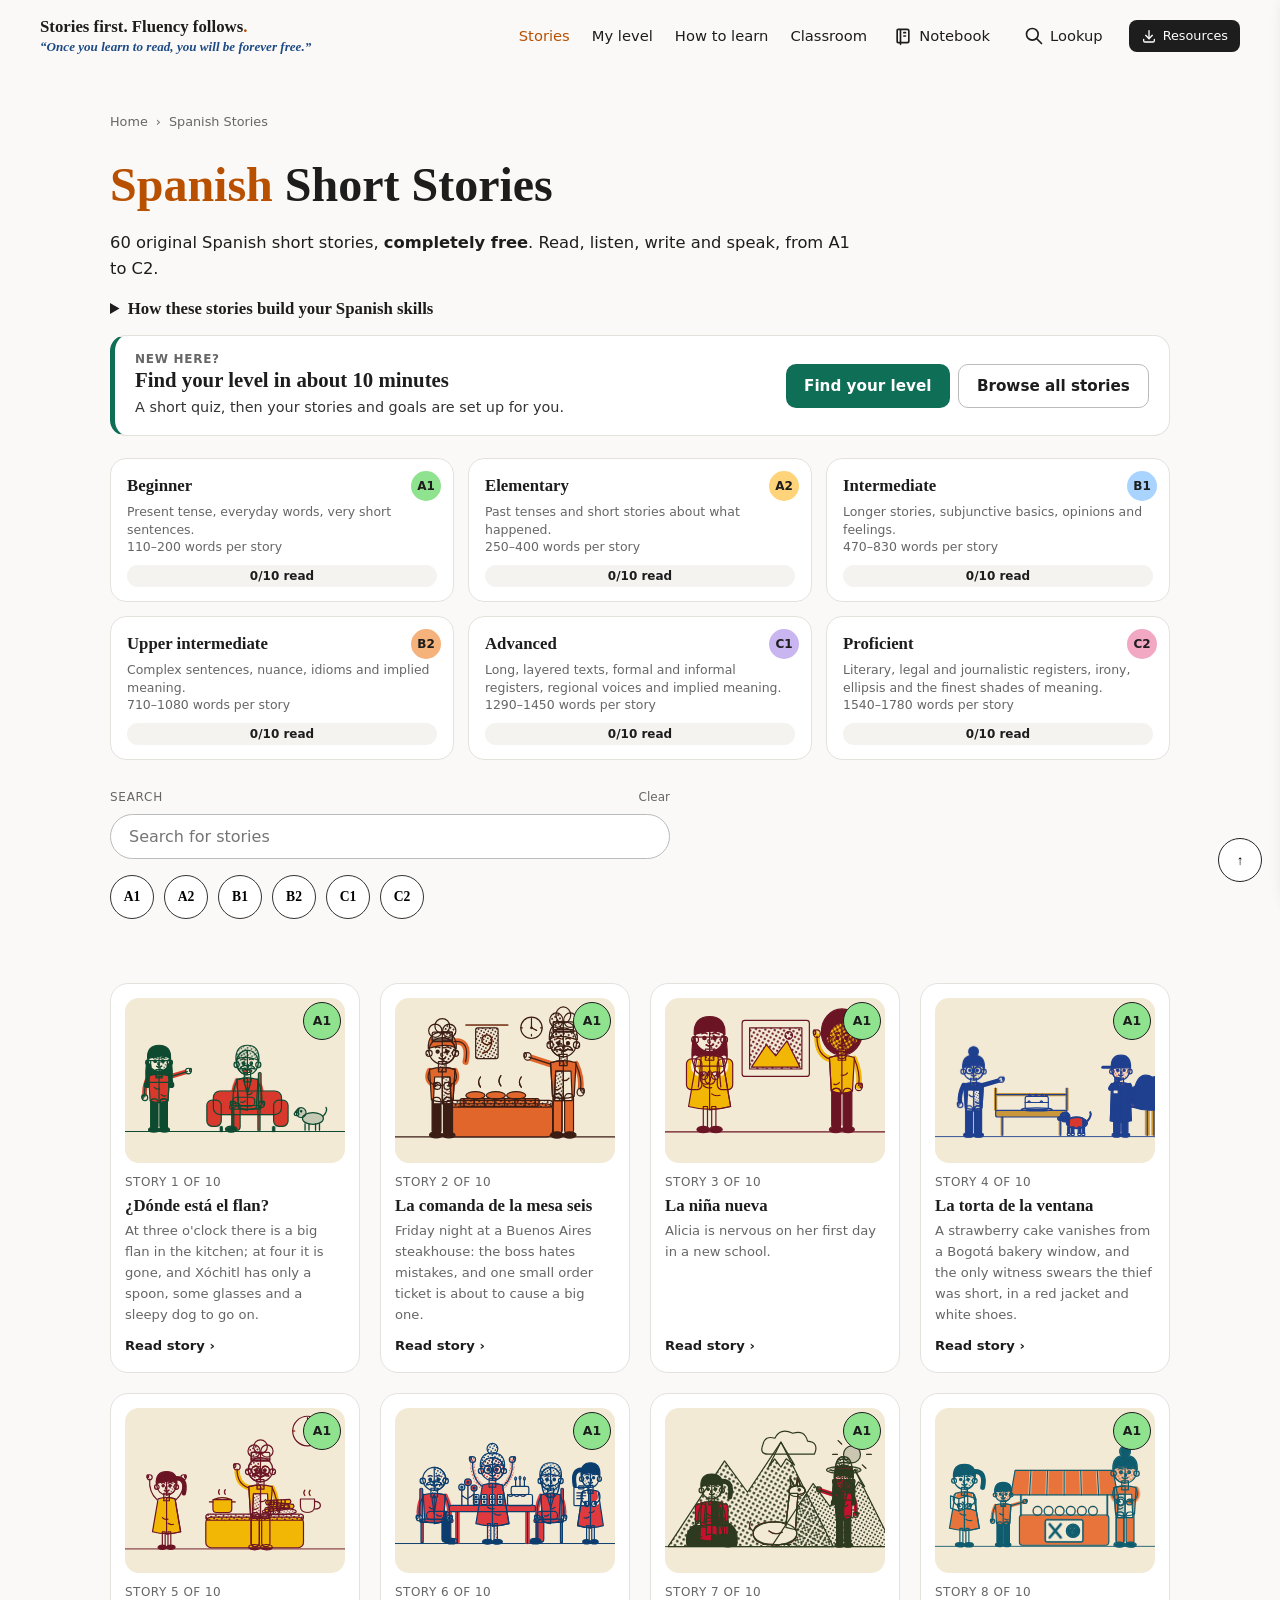
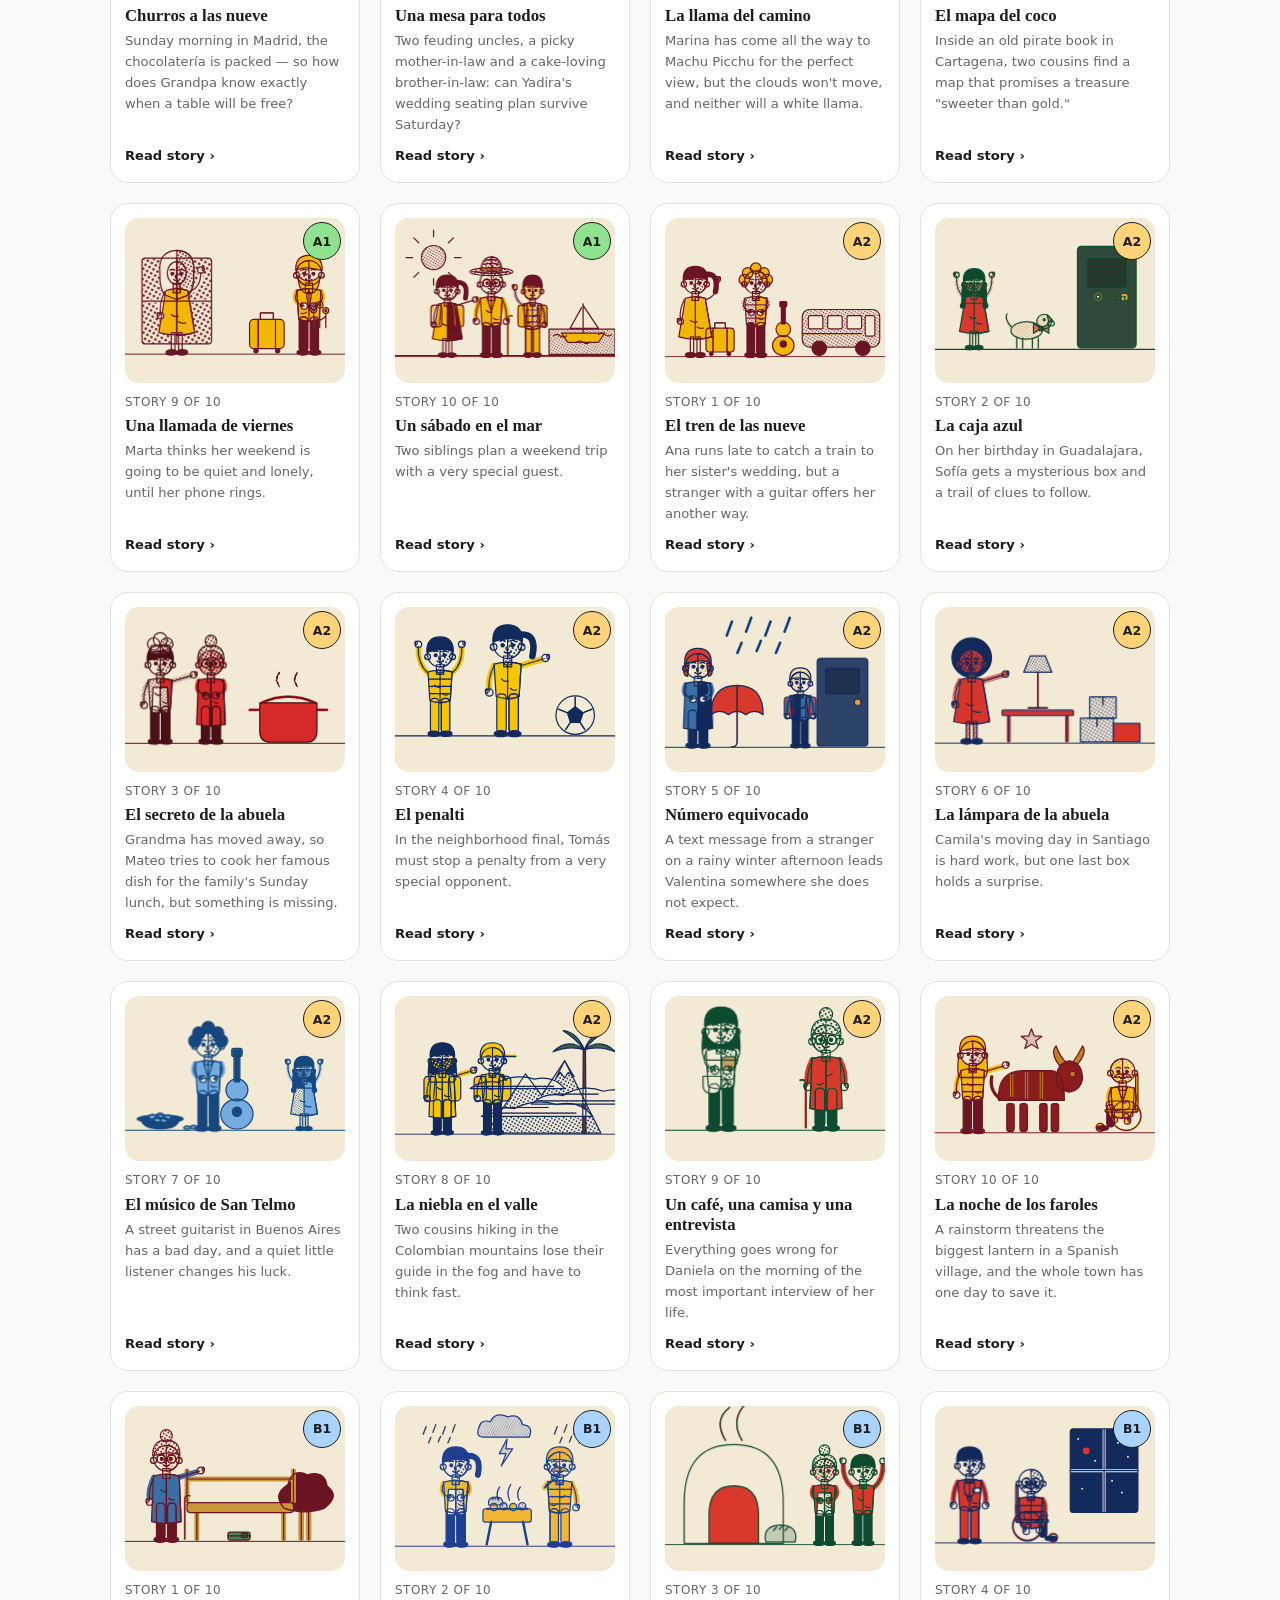
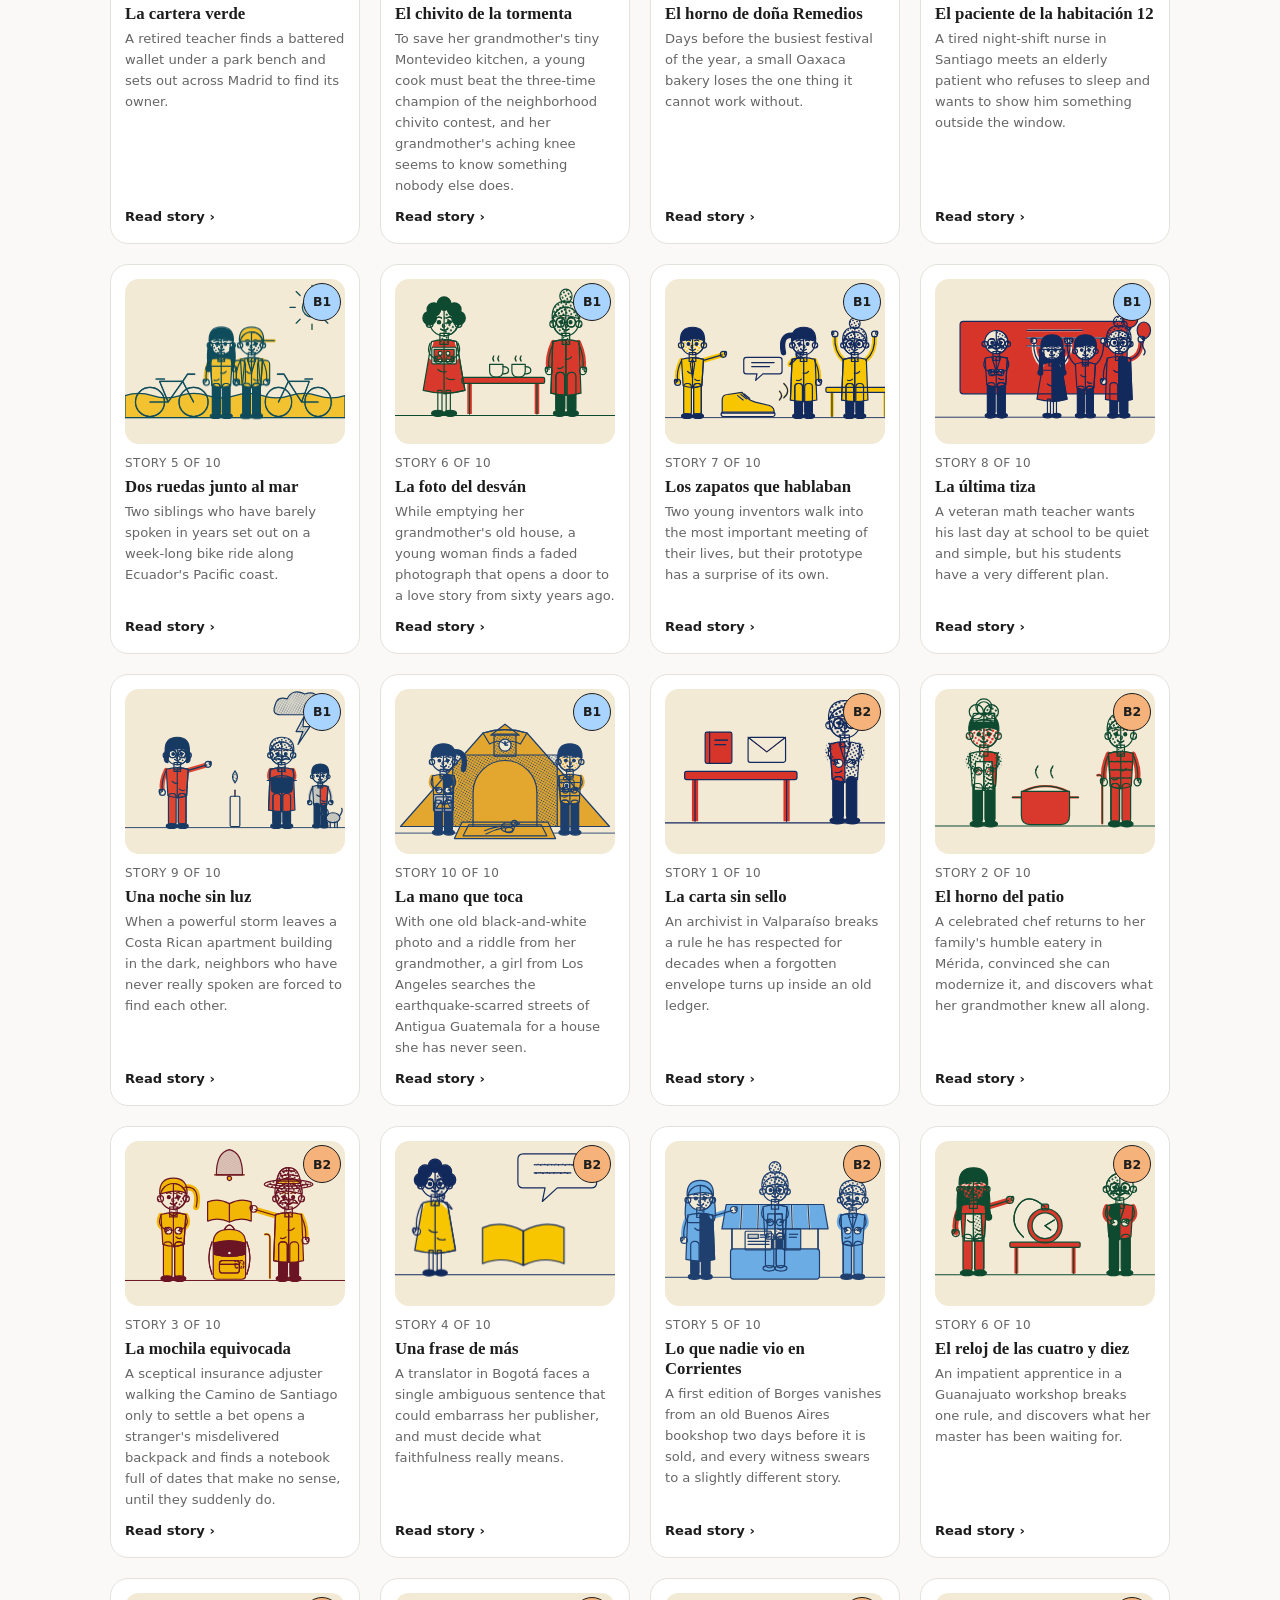
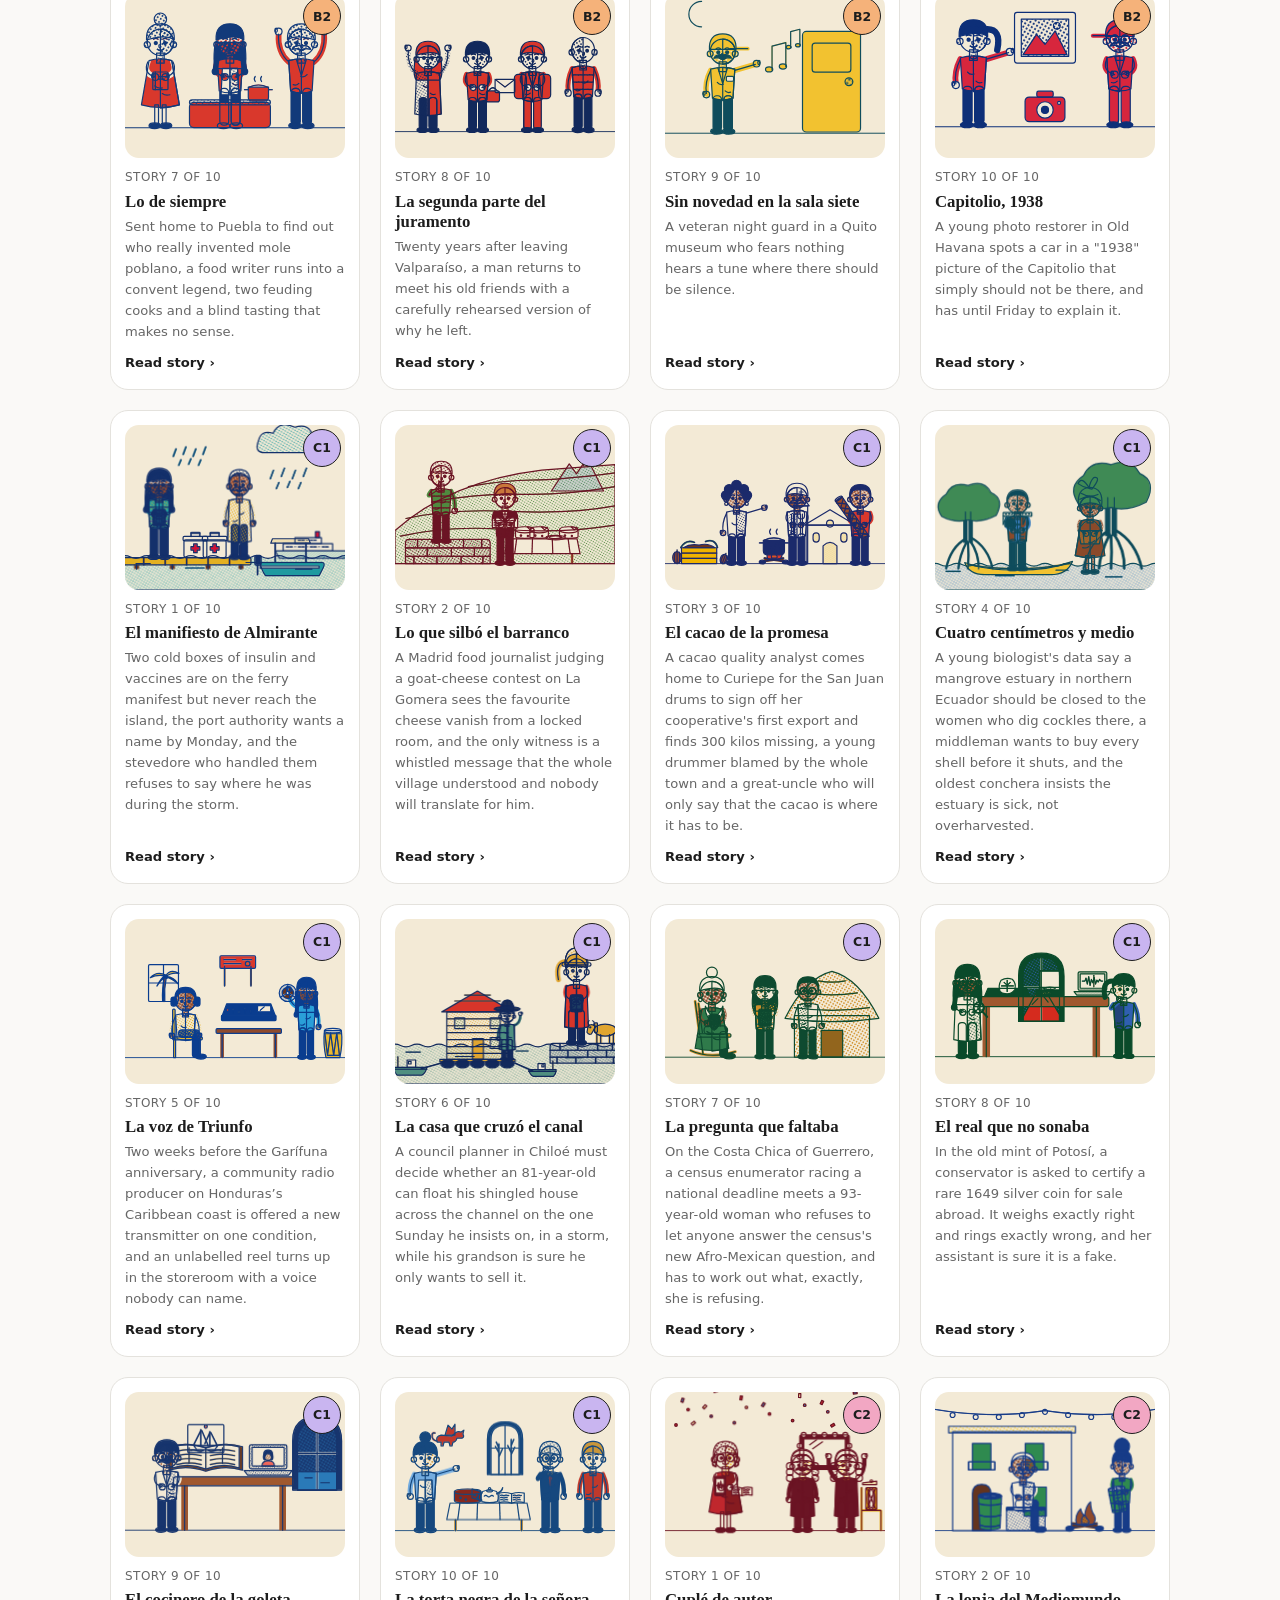
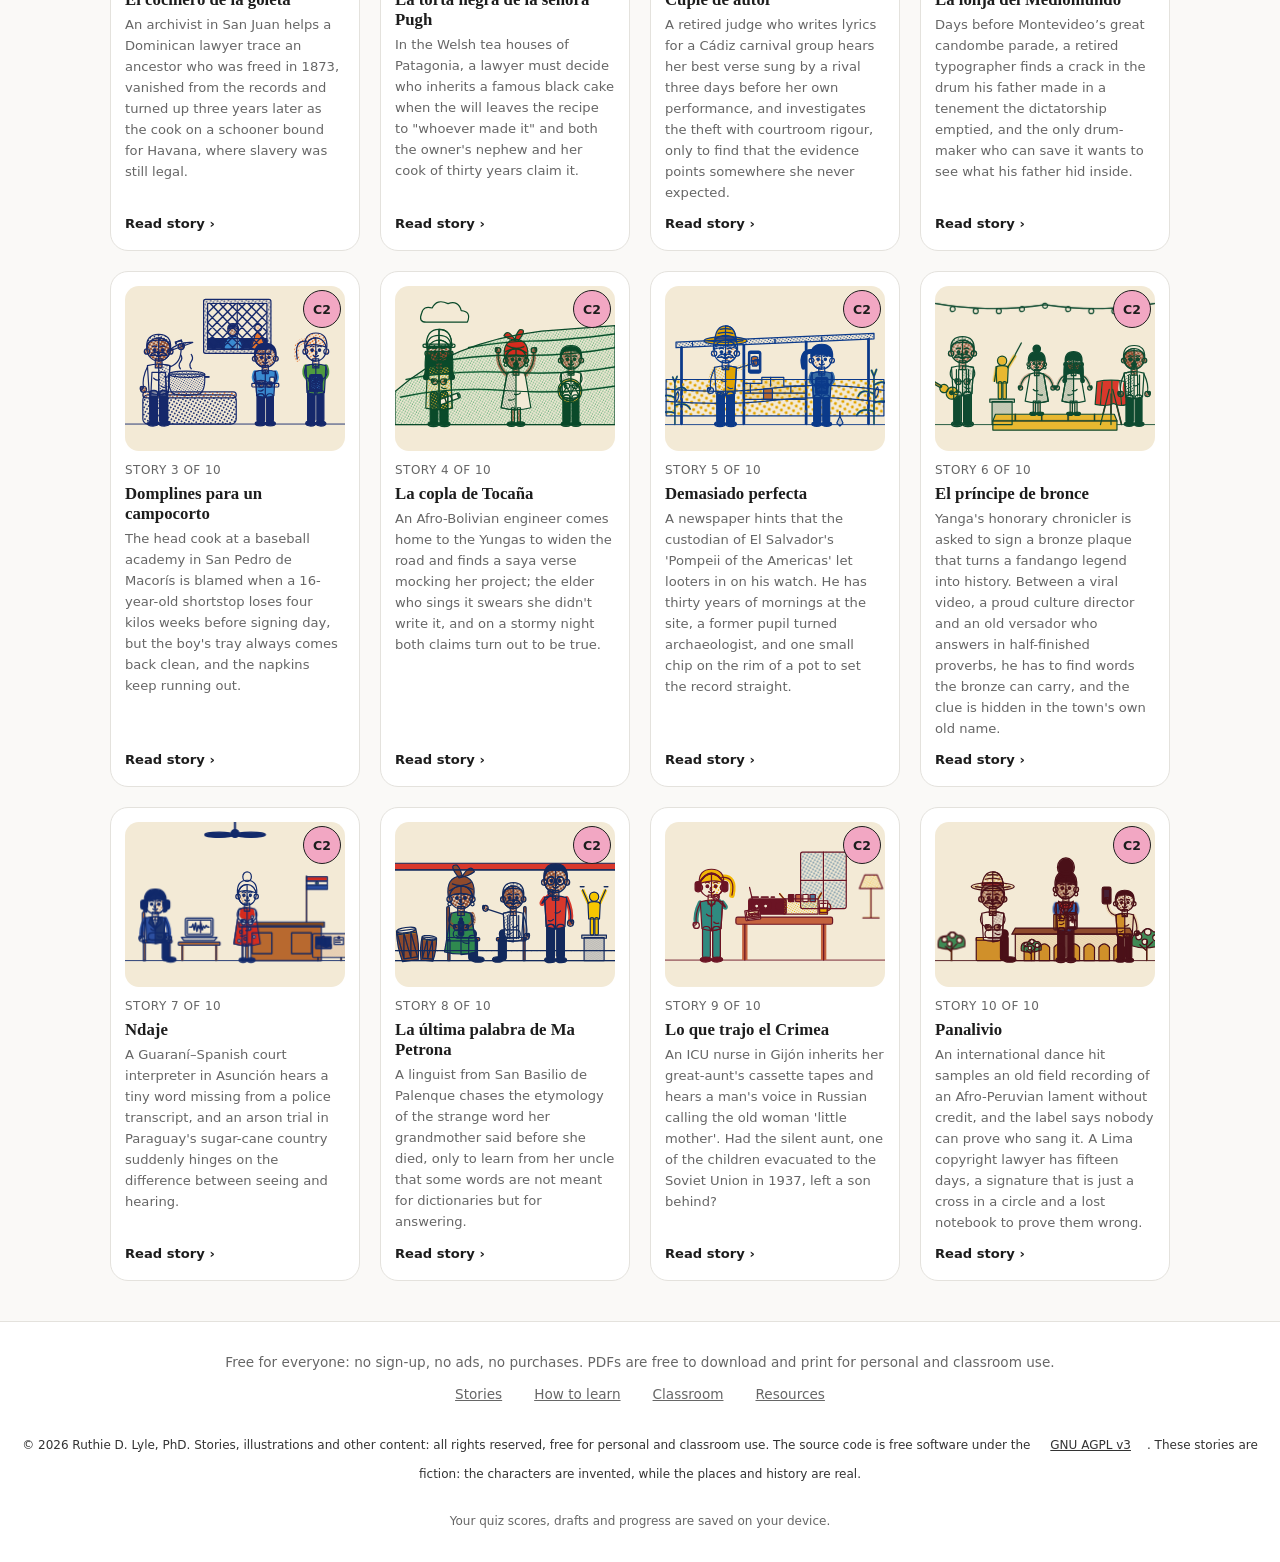
==== free-spanish-stories/index.html @ 8ec7a47d "Initial commit: Spanish Short Stories site 60 original Spanish stories (A1 to C2) with read-aloud, d" ====
<!doctype html>
<html lang="en"><head><meta charset="utf-8"><meta name="viewport" content="width=device-width, initial-scale=1">
<title>Stories first. Fluency follows. – Free Spanish short stories</title>
<meta name="description" content="60 free Spanish short stories from A1 to C2 with audio, translation, quizzes, flashcards, writing practice and free PDFs.">
<style>
:root{--bg:#faf9f7;--card:#fff;--line:#e4e2dd;--ink:#1d1d1d;--ink2:#333;--inkbg:#1d1d1d;--onink:#fff;--soft:#f4f3f0;--tintO:#fff1e3;--tintG:#e5f6e5;--tintB:#e8f1fb;--tintP:#f3e8fb;--navbg:rgba(250,249,247,.95);--mute:#666;--orange:#f5873a;--blue:#3aa0f5;--serif:Georgia,"Times New Roman",serif;--sans:system-ui,-apple-system,"Segoe UI",Roboto,sans-serif}
*{box-sizing:border-box}
html{scroll-behavior:smooth}
body{margin:0;background:var(--bg);color:var(--ink);font:16px/1.6 var(--sans)}
h1,h2,h3{font-family:var(--serif);line-height:1.2;margin:0 0 .5em}
a{color:inherit;text-decoration:none}
.btn{display:inline-block;background:var(--orange);color:#fff;border:0;border-radius:10px;padding:.6em 1.2em;font:600 .95rem var(--sans);cursor:pointer}
.btn.ghost{background:var(--card);color:var(--ink);border:1px solid #bbb}
.btn.dark{background:var(--inkbg)}
.card{background:var(--card);border:1px solid var(--line);border-radius:18px;padding:28px;margin-bottom:24px}
.or{color:var(--orange)}
/* nav */
nav{position:sticky;top:0;z-index:20;max-width:1100px;margin:0 auto;background:var(--navbg);backdrop-filter:blur(8px);padding:14px 20px;display:flex;align-items:center;gap:22px;font-size:.92rem}
/* accordions (collapsed by default, + icon) */
details.acc{background:var(--card);border:1px solid var(--line);border-radius:16px;padding:0 24px;margin-bottom:16px}
details.acc summary{list-style:none;cursor:pointer;display:flex;justify-content:space-between;align-items:center;padding:16px 0;font:700 .95rem var(--serif)}
details.acc summary::-webkit-details-marker{display:none}
details.acc summary::after{content:"+";font:400 1.4rem var(--sans)}
details.acc[open] summary::after{content:"–"}
details.acc .body{padding-bottom:18px}
details.acc ol{padding-left:20px}details.acc li{margin-bottom:10px}details.acc li b{display:block}
/* quiz widget (stepper) */
.qw{border:1px solid var(--line);border-radius:14px;overflow:hidden;position:relative;min-height:330px;background:var(--card);color:var(--ink)}
.qw .hd{display:flex;justify-content:center;align-items:center;position:relative;padding:14px;border-bottom:1px solid var(--line);margin:0 10px;font-size:1rem}
.qw .hd .ic{position:absolute;right:6px;display:flex;gap:12px;font-size:1rem}
.qw .bd{padding:22px 60px 70px 70px;position:relative}
.qw .ql{font-size:.75rem;letter-spacing:.02em}
.qw .qt{font-size:1.15rem;margin:2px 0 14px}
.qw .ring{position:absolute;right:18px;top:16px;width:36px;height:36px;border:2px solid #14143c;border-radius:50%;display:flex;align-items:center;justify-content:center;font-weight:700}
.qw label{display:flex;align-items:center;gap:12px;margin:10px 0;cursor:pointer;font-size:.92rem}
.qw label input{appearance:none;width:20px;height:20px;border:2px solid #222;border-radius:50%;margin:0;flex:none}
.qw label input:checked{background:radial-gradient(#222 45%,transparent 50%)}
.qw label.ok{color:#2a8a2a}.qw label.bad{color:#c0392b}
.qw .nv{position:absolute;bottom:14px;font-size:2rem;line-height:1;background:none;border:0;cursor:pointer;padding:0 10px}
.qw .nv.l{left:10px}.qw .nv.r{right:10px}
.qw .end{text-align:center;padding:60px 30px;background:#d9d9d9;min-height:330px}
.qw .end .btn{background:var(--card);color:var(--ink);border:1px solid #888;border-radius:20px;margin-top:22px}
.modal{position:absolute;inset:0;display:flex;align-items:center;justify-content:center;background:#0003}
.modal>div{background:#000042;color:#fff;border-radius:16px;padding:20px 26px;max-width:80%;text-align:center;font-size:.85rem}
.modal h4{margin:0 0 8px;font-size:1rem;font-family:var(--sans)}
.modal .big{font-size:1.2rem;font-weight:700;margin:4px 0 14px}
.modal button{background:none;color:#fff;border:1.5px solid #fff;border-radius:20px;padding:4px 20px;margin:12px 6px 0;cursor:pointer}
/* comment editor */
.ed{border:1px solid var(--line);border-radius:10px;margin-bottom:14px;overflow:hidden}
.ed .row{display:flex;gap:10px;padding:12px}
.ed .av{width:26px;height:26px;border-radius:50%;background:#ccc;flex:none}
.ed textarea{border:0;min-height:30px;padding:2px;resize:none;outline:0;width:100%;font:inherit}
.ed .tb,.ed .ft{display:none}
.ed.open .tb{display:block;background:var(--soft);padding:6px 14px;font-size:.8rem;letter-spacing:.7em;color:#444}
.ed.open .ft{display:flex;align-items:center;gap:8px;padding:8px 14px;font-size:.75rem}
.ed .guest{background:var(--orange);color:#fff;border:0;border-radius:4px;padding:3px 8px;font-weight:700;font-size:.75rem;cursor:pointer}
.ed .cnt{margin-left:auto;color:var(--mute)}
.scrollbox{max-height:300px;overflow-y:auto}
nav .logo{font:700 1.15rem var(--serif);margin-right:auto}
nav .pdf{background:var(--inkbg);color:var(--onink);border-radius:8px;padding:6px 12px;font-size:.8rem}
.wrap{max-width:1100px;margin:0 auto;padding:0 20px}
.crumbs{font-size:.8rem;color:var(--mute);margin:40px 0 24px}
.crumbs span{margin:0 8px}
/* hero */
.hero{display:grid;grid-template-columns:1fr 280px;gap:40px;align-items:center;margin-bottom:32px}
.level{color:var(--orange);font:700 .95rem var(--serif)}
.hero h1{font-size:3rem;margin:.2em 0 .1em}
.hero .sub{font:700 1rem var(--serif)}
.illus{border:1px solid var(--line);border-radius:22px;background:var(--card);height:240px;display:flex;align-items:center;justify-content:center}
/* layout */
.cols{display:grid;grid-template-columns:minmax(0,1fr) 300px;gap:32px;align-items:start}
.side{position:sticky;top:84px}
.side .card{padding:20px;margin-bottom:16px;font-size:.9rem}
.side h4{font:700 .95rem var(--serif);margin:0 0 10px}
/* player */
.player{display:flex;align-items:center;gap:10px;border:1px solid var(--line);border-radius:30px;padding:6px 14px;margin-bottom:18px}
.player button{border:0;background:none;font-size:1.1rem;cursor:pointer}
.bar{flex:1;height:4px;background:#e8e8e8;border-radius:4px;overflow:hidden}
.bar i{display:block;height:100%;width:0;background:var(--blue)}
.spd{background:var(--soft);border-radius:14px;padding:12px 14px;margin-bottom:12px}
.spdh{display:flex;justify-content:space-between;align-items:baseline;margin-bottom:6px}
.spdh span{font:700 .8rem var(--serif)}
.spdh b{font:700 1.05rem var(--serif);color:var(--blue);font-variant-numeric:tabular-nums}
.spdr{display:flex;align-items:center;gap:8px;font-size:1rem}
.spdr input{flex:1;-webkit-appearance:none;appearance:none;height:6px;border-radius:6px;outline:0;cursor:pointer;
  background:linear-gradient(to right,var(--blue) var(--p,46%),#d9d7d2 var(--p,46%))}
.spdr input::-webkit-slider-thumb{-webkit-appearance:none;width:20px;height:20px;border-radius:50%;background:var(--card);border:2px solid var(--blue);box-shadow:0 1px 4px #0003}
.spdr input::-moz-range-thumb{width:16px;height:16px;border-radius:50%;background:var(--card);border:2px solid var(--blue);box-shadow:0 1px 4px #0003}
.spdr input:focus-visible{box-shadow:0 0 0 3px #3aa0f544}
.chips{display:flex;gap:6px;margin-top:10px}
.chips button{flex:1;border:1px solid var(--line);background:var(--card);border-radius:20px;padding:4px 0;font:600 .75rem var(--sans);cursor:pointer;color:var(--ink)}
.chips button:hover{border-color:var(--blue)}
.chips button.on{background:var(--blue);border-color:var(--blue);color:#fff}
.vsel{width:100%;font:.75rem var(--sans);padding:5px;border:1px solid var(--line);border-radius:8px;background:var(--card)}
.story p:not(.en){cursor:pointer;transition:background .2s}
.story p.hl{background:var(--tintO);border-radius:6px;box-shadow:0 0 0 5px #fff1e3}
.toggle{display:flex;border-radius:30px;overflow:hidden;border:1px solid var(--line);margin-bottom:18px}
.toggle button{flex:1;border:0;padding:8px;font:600 .8rem var(--sans);background:var(--card);cursor:pointer}
.toggle button.on{background:var(--blue);color:#fff}
.promo-img{height:110px;background:linear-gradient(135deg,#fde3cf,#fff);border-radius:10px;display:flex;align-items:center;justify-content:center;font-size:2.5rem;margin:10px 0}
/* tips */
.tips{position:relative}
.tips h3{font-size:1rem}
.tips ol{padding-left:20px}
.tips li{margin-bottom:10px}
.tips li b{display:block}
.tips .x{position:absolute;right:18px;top:14px;background:none;border:0;font-size:1.2rem;cursor:pointer}
details.concepts summary{font:700 .95rem var(--serif);cursor:pointer}
/* story */
.story p{margin:0 0 .9em}
.story b{font-weight:700}
.story .en{display:none;font-family:var(--serif);font-weight:700;margin:-.5em 0 .9em}
/* flashcards */
.fw{border:1px solid var(--line);border-radius:18px;background:var(--card);padding:14px 16px 0;box-shadow:0 1px 6px #0001}
.fw .ins{border:1px solid #ccc;border-radius:6px;padding:10px 16px;font-size:.8rem;cursor:pointer;max-width:360px;margin:0 auto;text-align:left}
.fw .ins ol{margin:10px 0 0;padding-left:18px;font-size:.78rem;cursor:default}
.fw hr{border:0;border-top:1px solid #ccc;margin:16px 0}
.fw .ctl{display:flex;gap:26px;justify-content:center;margin-bottom:14px;flex-wrap:wrap}
.seg{display:inline-flex;border:1.5px solid #3b8bd0;border-radius:20px;overflow:hidden;font:.85rem var(--serif)}
.seg button{border:0;background:var(--card);color:#3b8bd0;padding:5px 14px;cursor:pointer;font:inherit}
.seg button.on{background:#3b8bd0;color:#fff;font-weight:700}
.fc2{background:#d8e4ee;border-radius:10px;height:230px;margin:0 8px;box-shadow:0 0 0 6px #fff,0 0 0 7px #ddd,0 4px 10px #0002;display:flex;align-items:center;justify-content:center;text-align:center;padding:20px;font:1.5rem var(--serif);color:#14143c;cursor:pointer}
.fc2.back{font-size:1.25rem}
.fnav{display:flex;align-items:center;justify-content:space-between;height:54px;padding:0 4px}
.fnav button.ar{background:none;border:0;font-size:1.8rem;color:#3b8bd0;cursor:pointer}
.fnav .jd{display:flex;gap:14px}
.jd button{border:1.5px solid #3b8bd0;background:var(--card);border-radius:20px;padding:4px 16px;font:.9rem var(--serif);cursor:pointer}
.jd .w{color:#a00;border-color:#a00}.jd .c{color:#060;border-color:#060}
.fprog{height:3px;background:#9bbfe0;margin:0 -16px;position:relative}
.fprog i{position:absolute;left:0;top:0;height:3px;background:#14143c;transition:width .2s}
.fdone{height:230px;display:flex;flex-direction:column;align-items:center;justify-content:center;gap:10px;font:1.2rem var(--serif)}
.story.show .en{display:block}
.vocab{columns:2;column-gap:24px;font-size:.9rem}
.vocab div{break-inside:avoid;margin-bottom:6px}
.share{display:flex;gap:14px;align-items:center;color:var(--blue);font-size:.9rem}
.promo{display:grid;grid-template-columns:1fr 160px;gap:20px;align-items:center}
.ebook{display:grid;grid-template-columns:1fr 200px;gap:30px;align-items:center;padding:44px}
.ebook form{display:flex;gap:10px;margin:14px 0 6px}
.ebook input{flex:1;padding:.6em .8em;border:1px solid #bbb;border-radius:8px;font:inherit}
.pill{display:inline-block;background:var(--inkbg);color:var(--onink);border-radius:20px;font-size:.75rem;padding:2px 10px;margin-bottom:10px}
.book{height:190px;background:linear-gradient(135deg,var(--orange),#fbb77f);border-radius:6px 14px 14px 6px;color:#fff;font:700 1.4rem var(--serif);display:flex;align-items:center;justify-content:center;text-align:center;padding:14px;box-shadow:6px 8px 18px #0003}
/* practice */
.practice h2{font-size:2rem}
.tabs{display:flex;border-bottom:1px solid var(--line)}
.tabs button{flex:1;padding:14px;border:1px solid var(--line);border-bottom:0;background:var(--soft);font:700 .95rem var(--serif);cursor:pointer;border-radius:10px 10px 0 0}
.tabs button.on{background:var(--card)}
.panel{border:1px solid var(--line);border-top:0;border-radius:0 0 18px 18px;background:var(--card);padding:28px;min-height:260px}
.q{margin-bottom:22px}
.opt{display:block;width:100%;text-align:left;margin:6px 0;padding:10px 14px;border:1px solid var(--line);border-radius:10px;background:var(--card);font:inherit;cursor:pointer}
.opt:hover{border-color:var(--orange)}
.opt.ok{background:#e4f7e4;border-color:#5cb85c}
.opt.bad{background:#fde6e6;border-color:#d9534f}
.fc{perspective:800px;height:170px;max-width:380px;margin:0 auto 16px;cursor:pointer}
.fc div{height:100%;border:1px solid var(--line);border-radius:16px;display:flex;align-items:center;justify-content:center;font:700 1.6rem var(--serif);background:#fffaf5;text-align:center;padding:10px}
.fc.flip div{background:var(--orange);color:#fff}
.fcnav{display:flex;justify-content:center;gap:14px;align-items:center;font-size:.9rem;color:var(--mute)}
.prompt{border:1px solid var(--line);border-radius:14px;padding:16px 20px;background:var(--card);margin:14px 0 24px;font-size:.95rem}
.comments textarea{width:100%;min-height:80px;padding:12px;border:1px solid var(--line);border-radius:10px;font:inherit;resize:vertical}
.cm{border:1px solid var(--line);border-radius:10px;padding:12px 14px;margin-top:12px;font-size:.92rem;background:var(--card)}
.cm small{color:var(--mute)}
/* carousel */
.car{display:flex;gap:18px;overflow-x:auto;scroll-snap-type:x mandatory;padding:6px 2px 14px;scrollbar-width:none}
.car::-webkit-scrollbar{display:none}
.sc{flex:0 0 220px;scroll-snap-align:start;background:var(--card);border:1px solid var(--line);border-radius:16px;padding:14px;position:relative}
.sc .th{height:120px;background:var(--soft);border-radius:10px;display:flex;align-items:center;justify-content:center;font-size:2.4rem;margin-bottom:10px}
.sc .lv{position:absolute;top:22px;right:22px;background:#8fe38f;border-radius:50%;width:34px;height:34px;font:700 .75rem var(--sans);display:flex;align-items:center;justify-content:center}
.sc .lv.a2{background:#ffd37a}.sc .lv.b1{background:#a9d4ff}
.sc h4{font:700 .95rem var(--serif);margin:0 0 4px}
.sc p{font-size:.8rem;color:var(--mute);margin:0}
.arrows{display:flex;gap:10px;justify-content:flex-end;margin-bottom:30px}
.arrows button{width:38px;height:38px;border-radius:50%;border:1px solid #333;background:var(--card);cursor:pointer;font-size:1.1rem}
footer{border-top:1px solid var(--line);padding:30px 20px;text-align:center;font-size:.85rem;color:var(--mute);margin-top:30px}
#top{position:fixed;right:18px;bottom:18px;width:34px;height:34px;border-radius:50%;border:1.5px solid #222;background:var(--card);cursor:pointer}
@media(max-width:860px){.hero,.cols,.promo,.ebook{grid-template-columns:1fr}.side{position:static}.hero h1{font-size:2.2rem}nav a.hide{display:none}.vocab{columns:1}}

/* ===== additions: library, writing, resources, free-site chrome ===== */
nav a.cur{color:var(--orange)}
nav .logo{font-size:1.05rem}
.free-tag{background:var(--tintG);color:#1f6b1f;border-radius:20px;padding:2px 10px;font:700 .75rem var(--sans);margin-left:6px;vertical-align:middle}
#app{min-height:70vh}
.th svg,.illus svg{width:100%;height:auto;display:block}
.illus{height:auto;aspect-ratio:4/3;overflow:hidden;padding:6px}
/* library */
.lib-h1{font-size:3rem;margin:20px 0 14px}
.lib-intro{max-width:760px;font-size:1.02rem}
.lib-intro h2{font-size:1.25rem;margin:24px 0 6px}
.path{display:grid;grid-template-columns:repeat(3,1fr);gap:14px;margin:22px 0 28px}
.path a{display:block;background:var(--card);border:1px solid var(--line);border-radius:16px;padding:14px 16px;position:relative}
.path a:hover{border-color:#bbb;box-shadow:0 2px 10px #0001}
.path b{font:700 1.05rem var(--serif)}
.path small{display:block;color:var(--mute);font-size:.78rem;line-height:1.4;margin-top:4px}
.path i{font-style:normal;position:absolute;right:12px;top:12px;width:30px;height:30px;border-radius:50%;display:flex;align-items:center;justify-content:center;font:700 .75rem var(--sans)}
.lvA1{background:#8fe38f}.lvA2{background:#ffd37a}.lvB1{background:#a9d4ff}.lvB2{background:#f5b27a}.lvC1{background:#c9b5f0}.lvC2{background:#f2a7c3}
.searchbox label{font-size:.75rem;letter-spacing:.06em;color:var(--mute)}
.searchbox{display:flex;justify-content:space-between;align-items:end;max-width:560px}
.searchbox a{font-size:.75rem;color:var(--mute);cursor:pointer}
.search{width:100%;max-width:560px;padding:12px 18px;border:1px solid #bbb;border-radius:30px;font:1rem var(--sans);background:var(--card);margin:6px 0 16px}
.chips2{display:flex;gap:10px;flex-wrap:wrap;margin-bottom:12px}
.chips2 button{width:44px;height:44px;border-radius:50%;border:1.5px solid #333;background:var(--card);font:700 .85rem var(--serif);cursor:pointer}
.chips2 button.on{background:var(--blue);border-color:var(--blue);color:#fff}
.tags{display:flex;gap:8px;margin-bottom:18px;min-height:34px;flex-wrap:wrap}
.tags span{border:1px solid #bbb;border-radius:20px;padding:4px 14px;font-size:.85rem;background:var(--card)}
.tags span b{cursor:pointer;margin-left:8px}
.grid{display:grid;grid-template-columns:repeat(auto-fill,minmax(250px,1fr));gap:20px;margin-bottom:40px}
.gc{background:var(--card);border:1px solid var(--line);border-radius:18px;padding:14px 14px 16px;position:relative;display:flex;flex-direction:column;transition:box-shadow .15s}
.gc:hover{box-shadow:0 4px 16px #0002}
.gc .th{aspect-ratio:4/3;margin-bottom:10px}
.gc .lv{position:absolute;top:18px;right:18px;border-radius:50%;width:38px;height:38px;display:flex;align-items:center;justify-content:center;font:700 .78rem var(--sans);border:1.5px solid var(--ink)}
.gc h4{font:700 1.05rem var(--serif);margin:4px 0}
.gc p{font-size:.82rem;color:var(--mute);margin:0 0 10px;flex:1}
.gc .rs{font-size:.82rem;font-weight:600}
.gc .n{font-size:.75rem;color:var(--mute);letter-spacing:.04em}
.gc .dn{position:absolute;left:18px;top:18px;background:var(--tintG);color:#1f6b1f;border-radius:20px;padding:1px 9px;font:700 .75rem var(--sans)}
.empty{padding:40px;text-align:center;color:var(--mute)}
/* story page extras */
.part{font:700 1rem var(--serif);margin:30px 0 2px}
.nextcard{display:grid;grid-template-columns:200px 1fr;gap:20px;align-items:center;background:var(--card);border:1px solid var(--line);border-radius:18px;padding:16px;margin-bottom:24px}
.nextcard .th{border:1px solid var(--line);border-radius:12px}
.pbar{height:8px;border-radius:8px;background:var(--soft);overflow:hidden;margin:8px 0}
.pbar i{display:block;height:100%;background:var(--orange)}
.dl{display:flex;align-items:center;gap:10px;border:1px solid var(--line);border-radius:12px;padding:10px 14px;margin-top:8px;background:var(--card);font-size:.85rem;font-weight:600}
.dl:hover{border-color:var(--blue)}
.dl .ico{background:var(--tintO);border-radius:8px;padding:4px 8px;font:700 .75rem var(--sans);color:#a64b0a}
.dl small{display:block;font-weight:400;color:var(--mute);font-size:.75rem}
/* writing */
.wr h3{margin-top:0}
.wgrid{display:grid;grid-template-columns:minmax(0,1fr) 250px;gap:22px}
.wr .prompt{margin:10px 0 18px;font-size:1rem}
.wr .rowlbl{font:700 .78rem var(--sans);color:var(--mute);margin:12px 0 6px;letter-spacing:.03em}
.chipb{border:1px solid var(--line);background:var(--card);border-radius:18px;padding:4px 12px;margin:0 6px 6px 0;font:.85rem var(--sans);cursor:pointer}
.chipb:hover{border-color:var(--blue);background:var(--tintB)}
.chipb.used{background:var(--tintG);border-color:#5cb85c;color:#1f6b1f}
.kp button{width:34px;height:34px;border:1px solid var(--line);background:var(--card);border-radius:8px;margin:0 4px 6px 0;font:1.05rem var(--sans);cursor:pointer}
.kp button:hover{background:var(--tintB);border-color:var(--blue)}
#wta{width:100%;min-height:150px;padding:14px;border:1.5px solid #bbb;border-radius:12px;font:1.05rem/1.6 var(--serif);resize:vertical;background:var(--soft)}
#wta:focus{outline:0;border-color:var(--blue);box-shadow:0 0 0 3px #3aa0f533}
.wstat{display:flex;gap:16px;font-size:.8rem;color:var(--mute);margin:8px 0;flex-wrap:wrap}
.wstat b{color:var(--ink)}
.wact{display:flex;gap:8px;flex-wrap:wrap;align-items:center;margin-top:6px}
.wact .btn{padding:.5em 1em;font-size:.85rem}
.wact .mute{font-size:.75rem;color:var(--mute);margin-left:auto}
.fb{border:1px solid var(--line);border-radius:12px;background:var(--card);padding:12px 16px;margin-top:14px;font-size:.9rem}
.fb li{margin:4px 0;list-style:none}
.fb ul{padding:0;margin:6px 0 0}
.fb .ok{color:#1f6b1f}.fb .warn{color:#b45309}.fb .tip{color:#1d6fb8}
.goals,.bank{background:var(--soft);border-radius:14px;padding:14px;margin-bottom:14px;font-size:.85rem}
.goals ul{padding:0;margin:8px 0 0;list-style:none}
.goals li{margin:6px 0;display:flex;gap:8px}
.goals li i{font-style:normal;width:18px;height:18px;border-radius:50%;border:1.5px solid #999;display:inline-flex;align-items:center;justify-content:center;font-size:.75rem;flex:none}
.goals li.met i{background:#5cb85c;border-color:#5cb85c;color:#fff}
.board h4{font:700 1rem var(--serif);margin:26px 0 4px}
.board .note{font-size:.78rem;color:var(--mute);margin-bottom:10px}
.board .row{display:flex;gap:8px;margin:8px 0}
.board input{padding:.5em .8em;border:1px solid var(--line);border-radius:8px;font:inherit;width:160px}
.post{border:1px solid var(--line);border-radius:10px;padding:12px 14px;margin-top:10px;background:var(--card);font-size:.92rem}
.post .meta{display:flex;gap:10px;align-items:center;font-size:.75rem;color:var(--mute);margin-top:6px}
.post .meta button{border:0;background:none;cursor:pointer;color:var(--blue);font:inherit}
/* resources / pages */
.pg{max-width:820px}
.pg h1{font-size:2.6rem;margin:20px 0 10px}
.pg h2{font-size:1.5rem;margin:34px 0 8px}
.pg p,.pg li{font-size:1rem}
.res-level{background:var(--card);border:1px solid var(--line);border-radius:18px;padding:22px;margin-bottom:22px}
.res-level h3{margin:0 0 4px;display:flex;align-items:center;gap:10px}
.res-level .lvb{width:36px;height:36px;border-radius:50%;display:inline-flex;align-items:center;justify-content:center;font:700 .78rem var(--sans);border:1.5px solid var(--ink)}
.res-level .big{display:flex;gap:10px;flex-wrap:wrap;margin:12px 0}
.res-level table{width:100%;border-collapse:collapse;font-size:.9rem}
.res-level td{padding:7px 4px;border-top:1px solid var(--line)}
.res-level td:last-child{text-align:right;white-space:nowrap}
.res-level a.lnk{color:var(--blue);font-weight:600}
.callout{background:var(--tintB);border:1px solid #cfe6fa;border-radius:14px;padding:14px 18px;margin:16px 0}
.lvtable{width:100%;border-collapse:collapse;font-size:.92rem;margin:12px 0}
.lvtable th,.lvtable td{border:1px solid var(--line);padding:8px 10px;text-align:left;vertical-align:top}
.lvtable th{background:var(--soft)}
footer{background:var(--card)}
footer a{margin:0 8px;text-decoration:underline}
.cols>*,.wgrid>*,.hero>*,.nextcard>*,.promo>*{min-width:0}
.wrap{overflow-x:clip}
.panel,.qw,.fw{max-width:100%}
.wr,.card{overflow-wrap:anywhere}
@media(max-width:860px){.path{grid-template-columns:1fr 1fr}.qw .bd{padding:22px 54px 70px 22px}.nextcard .th{max-width:240px}.wgrid,.nextcard{grid-template-columns:1fr}.lib-h1{font-size:2.2rem}nav{flex-wrap:wrap;gap:10px 16px}}
@media print{nav,.side,footer,#top{display:none}}

/* ===== notebook ===== */
b.vw{cursor:pointer;border-bottom:2px dotted var(--orange)}
b.vw.saved{background:var(--tintO);border-bottom-style:solid}
.sn.sel{background:var(--tintO);border-radius:4px;box-shadow:0 0 0 3px #fff1e3}
.lt{display:flex;gap:8px;margin:-2px 0 14px;flex-wrap:wrap;align-items:center}
.lt button{border:1px solid var(--line);background:var(--card);border-radius:18px;padding:4px 12px;font:600 .78rem var(--sans);cursor:pointer;box-shadow:0 1px 3px #0002}
.lt button:hover{border-color:var(--orange)}
.lt button.on{background:var(--tintG);border-color:#5cb85c;color:#1f6b1f}
.lt button[data-k=x]{border:0;background:none;box-shadow:none;color:var(--mute);font-size:1.1rem;padding:0 6px}
.vocab div{display:flex;gap:8px;align-items:baseline;justify-content:space-between}
.vsave{border:1px solid var(--line);background:var(--card);border-radius:50%;width:24px;height:24px;line-height:1;font:600 .85rem var(--sans);cursor:pointer;flex:none;color:var(--orange)}
.vsave:hover{border-color:var(--orange)}
.vsave.on{background:var(--tintG);border-color:#5cb85c;color:#1f6b1f}
.vsave.wide{width:auto;border-radius:18px;padding:5px 14px;height:auto;margin-top:6px}
#nb-btn{position:fixed;left:18px;bottom:18px;width:50px;height:50px;border-radius:50%;border:2px solid var(--ink);background:var(--card);font-size:1.35rem;cursor:pointer;z-index:40;box-shadow:0 2px 8px #0003;padding:0}
#nb-btn:hover{background:var(--tintO)}
#nb-badge{position:absolute;top:-6px;right:-6px;min-width:20px;height:20px;border-radius:10px;background:#888;color:#fff;font:700 .75rem/20px var(--sans);padding:0 5px;text-align:center}
#nb-badge.due{background:var(--orange)}
#nb-back{position:fixed;inset:0;background:#0006;z-index:90}
#nb{position:fixed;top:0;right:0;height:100%;width:min(440px,100vw);background:var(--card);z-index:100;transform:translateX(105%);transition:transform .25s ease;box-shadow:-6px 0 24px #0003;display:flex;flex-direction:column;font-family:var(--sans)}
#nb.open{transform:none}
.nbh{display:flex;justify-content:space-between;align-items:center;padding:14px 18px;border-bottom:1px solid var(--line);font:700 1.05rem var(--serif)}
.nbh button{border:0;background:none;font-size:1.6rem;cursor:pointer;line-height:1}
.nbt{display:flex;border-bottom:1px solid var(--line)}
.nbt button{flex:1;padding:11px 6px;border:0;background:none;font:600 .85rem var(--sans);cursor:pointer;border-bottom:3px solid transparent;color:var(--mute)}
.nbt button.on{color:var(--ink);border-bottom-color:var(--orange)}
.nbt i{font-style:normal;background:var(--orange);color:#fff;border-radius:10px;padding:0 7px;font-size:.75rem;margin-left:4px}
.nbb-body{flex:1;overflow-y:auto;padding:16px 18px 30px}
.nbb-body h4{font:700 .95rem var(--serif);margin:20px 0 8px}
.warn{background:var(--tintO);color:#92400e;padding:8px 16px;font-size:.78rem}
.tiles{display:grid;grid-template-columns:repeat(3,1fr);gap:10px;margin-bottom:16px}
.tiles div{background:var(--soft);border-radius:12px;padding:12px 8px;text-align:center}
.tiles b{display:block;font:700 1.5rem var(--serif)}
.tiles span{font-size:.75rem;color:var(--mute)}
.tiles .hot{background:var(--tintO)}
.nbb{display:block;width:100%;background:var(--orange);color:#fff;border:0;border-radius:12px;padding:12px;font:700 .95rem var(--sans);cursor:pointer;margin-top:12px}
.nbb.ghost{background:var(--card);color:var(--ink);border:1px solid #bbb}
.nbb.big{padding:15px;font-size:1.05rem}
.lnk{background:none;border:0;color:var(--blue);cursor:pointer;font:.82rem var(--sans);margin-top:10px;display:inline-block;text-decoration:underline;padding:0}
.ok-msg{background:var(--tintG);color:#1f6b1f;border-radius:12px;padding:14px;font-size:.92rem}
.streak{text-align:center;margin-top:16px;color:var(--mute);font-size:.85rem}
.empty-nb{text-align:center;padding:20px 6px}
.empty-nb ul{text-align:left;font-size:.88rem;line-height:1.6;padding-left:18px}
.prog{height:6px;background:var(--soft);border-radius:6px;overflow:hidden}
.prog i{display:block;height:100%;background:var(--orange)}
.cnt{font-size:.75rem;color:var(--mute);margin:6px 0 10px}
.nbcard{padding:22px 20px;margin-bottom:10px}
.nbcard.center{text-align:center}
.nbcard .src{font-size:.75rem;color:var(--mute);letter-spacing:.03em;margin-bottom:12px}
.nbcard .q{font-size:.85rem;color:var(--mute);margin-bottom:8px}
.nbcard .big{font:700 1.7rem/1.25 var(--serif);margin:6px 0 12px}
.nbcard .big.sm{font-size:1.2rem;font-weight:600}
.nbcard .ans{font:700 1.25rem var(--serif);color:#0a5;margin:8px 0}
.nbcard .ans.sm{font-size:1.05rem}
.nbcard .ctx{background:var(--soft);border-radius:10px;padding:10px 12px;font-size:.88rem;margin:10px 0}
.nbcard .ctx small{display:block;color:var(--mute);font-style:italic;margin-top:3px}
.nbcard .hint{color:var(--mute);font-size:.85rem;font-style:italic;margin-bottom:10px}
.nbcard .you{font-size:.85rem;color:var(--mute);margin:4px 0}
.nbcard .res{font-weight:700;margin-bottom:6px}.nbcard .res.ok{color:#1f6b1f}.nbcard .res.bad{color:#b91c1c}
.nbin{width:100%;padding:12px;border:1.5px solid #bbb;border-radius:10px;font:1.05rem var(--serif)}
.nbin:focus{outline:0;border-color:var(--blue)}
.rate{display:flex;gap:10px;margin-top:14px}
.rate button{flex:1;padding:11px;border-radius:12px;border:1.5px solid #bbb;background:var(--card);font:700 .9rem var(--sans);cursor:pointer}
.rate button.g{background:var(--tintG);border-color:#5cb85c;color:#1f6b1f}
.flt input{width:100%;padding:9px 14px;border:1px solid #bbb;border-radius:20px;font:.9rem var(--sans);margin-bottom:8px}
.fc{border:1px solid var(--line);background:var(--card);border-radius:16px;padding:3px 11px;font:600 .75rem var(--sans);cursor:pointer;margin:0 4px 6px 0}
.fc.on{background:var(--blue);border-color:var(--blue);color:#fff}
.nblist .it{border-bottom:1px solid var(--line);padding:10px 0}
.nblist .tt{font-size:.95rem}
.nblist .tt small{display:block;color:var(--mute);font-size:.8rem;margin-top:2px}
.ty{font:700 .75rem var(--sans);letter-spacing:.04em;text-transform:uppercase;border-radius:6px;padding:1px 6px;margin-right:4px;vertical-align:middle}
.ty.word{background:var(--tintO);color:#a64b0a}.ty.sentence{background:var(--tintB);color:#1d5f9c}.ty.grammar{background:var(--tintP);color:#5b3a9c}
.nblist .mm{display:flex;gap:10px;align-items:center;font-size:.75rem;color:var(--mute);margin-top:4px}
.nblist .mm a{color:var(--blue);margin-right:auto}
.nblist .mm span{letter-spacing:2px;color:var(--orange)}
.nblist .mm button{border:0;background:none;font-size:1.1rem;cursor:pointer;color:var(--mute)}
.empty{padding:30px 10px;text-align:center;color:var(--mute);font-size:.88rem}
.exp{text-align:center;margin-top:14px}
.wk{display:flex;gap:10px;align-items:flex-end;height:70px}
.wk div{flex:1;text-align:center;display:flex;flex-direction:column;justify-content:flex-end;align-items:center;gap:4px;font-size:.75rem;color:var(--mute)}
.wk i{display:block;width:100%;max-width:26px;background:var(--orange);border-radius:4px 4px 0 0}
.lvr{display:grid;grid-template-columns:36px 1fr;gap:4px 10px;align-items:center;margin:8px 0}
.lvr small{grid-column:2;font-size:.75rem;color:var(--mute);margin-top:-4px}
.lvb{width:34px;height:34px;border-radius:50%;display:inline-flex;align-items:center;justify-content:center;font:700 .75rem var(--sans);border:1.5px solid var(--ink)}
.sr{display:grid;grid-template-columns:36px 1fr auto;gap:10px;align-items:center;padding:8px 0;border-bottom:1px solid var(--line);font-size:.88rem}
.sr small{text-align:right;font-size:.75rem;color:var(--mute)}
#nb-toast{position:fixed;left:50%;bottom:24px;transform:translateX(-50%);background:var(--inkbg);color:var(--onink);padding:10px 18px;border-radius:24px;z-index:110;font-size:.85rem;box-shadow:0 4px 14px #0005;white-space:nowrap}
#nb-toast a{color:#8fd0ff;margin-left:10px;cursor:pointer;text-decoration:underline}
#nb-pop{position:fixed;z-index:95;width:230px;background:var(--card);border:1px solid var(--line);border-radius:14px;padding:12px 14px;box-shadow:0 6px 24px #0004;font-family:var(--sans)}
#nb-pop .pw{font:700 1.1rem var(--serif)}#nb-pop .pm{color:var(--mute);font-size:.9rem;margin:2px 0 10px}
#nb-pop input{width:100%;padding:6px 10px;border:1px solid #bbb;border-radius:8px;font:.85rem var(--sans)}
#nb-pop .pb{width:100%;border:1px solid var(--orange);background:var(--orange);color:#fff;border-radius:10px;padding:7px;font:700 .82rem var(--sans);cursor:pointer}
#nb-pop .pb.on{background:var(--tintG);border-color:#5cb85c;color:#1f6b1f}
@media(max-width:600px){#nb-toast{white-space:normal;width:calc(100% - 40px);text-align:center}}
@media print{#nb-btn,#nb,#nb-back,#nb-toast,#nb-pop{display:none!important}}
#nb-btn{width:auto;height:48px;border-radius:26px;padding:0 16px 0 12px;display:flex;align-items:center;gap:8px}
#nb-btn em{font:700 .85rem var(--sans);font-style:normal}
@media(max-width:600px){#nb-btn{width:50px;padding:0;justify-content:center}#nb-btn em{display:none}}
.csvbox{margin-top:12px}.csvbox textarea{width:100%;font:.72rem monospace;border:1px solid var(--line);border-radius:8px;padding:8px}.hint2{font-size:.75rem;color:var(--mute);margin-top:6px;text-align:center}

/* hero tips + inline picture + grammar review */
.heroside .acc{margin:0;font-size:.9rem}
.heroside .acc .body{max-height:260px;overflow:auto}
.illus.inline{max-width:380px;margin:0 auto 18px}
.illus.inline svg,.illus.inline img{width:100%;height:auto;display:block}
.gr{margin-bottom:24px}.gr .grl{color:var(--mute);font-size:.88rem;margin:0 0 12px}
.gp{border:1px solid var(--line);border-radius:12px;margin:8px 0;background:var(--card)}
.gp summary{cursor:pointer;padding:10px 14px;font:700 .95rem var(--sans)}
.gp .gb{padding:0 14px 12px;font-size:.92rem}.gp .gb p{margin:0 0 8px}
.gx{display:flex;flex-direction:column;border-left:3px solid var(--orange);padding:2px 10px;margin:6px 0;background:var(--tintO);border-radius:0 8px 8px 0}
.gx .ges{font:700 .95rem var(--serif)}.gx .gen{color:var(--mute);font-size:.82rem}
@media(max-width:860px){.heroside .acc .body{max-height:none}}
.hero{grid-template-columns:minmax(0,1fr) 380px;align-items:start}
.illus.inline{height:auto;min-height:0;padding:8px}
@media(max-width:860px){.hero{grid-template-columns:1fr}}

/* lookup */
.w{cursor:pointer;border-radius:3px}.w:hover{background:var(--tintO)}
#lk-btn{position:fixed;left:18px;bottom:78px;width:48px;height:48px;border-radius:50%;border:2px solid var(--ink);background:var(--card);font-size:1.25rem;cursor:pointer;z-index:40;box-shadow:0 2px 8px #0003;padding:0}
#lk-btn:hover{background:var(--tintO)}
#lk-back{position:fixed;inset:0;background:#0005;z-index:99}
#lk{position:fixed;top:0;right:0;height:100%;width:min(460px,100vw);background:var(--card);z-index:100;transform:translateX(105%);transition:transform .25s ease;box-shadow:-6px 0 24px #0003;display:flex;flex-direction:column;font-family:var(--sans)}
#lk.open{transform:none}
#lk .nbh{display:flex;justify-content:space-between;align-items:center;padding:14px 18px;border-bottom:1px solid var(--line)}
#lk .nbh button{border:0;background:none;font-size:1.5rem;cursor:pointer}
.lksearch{padding:12px 18px 4px}.lksearch input{width:100%;padding:10px 14px;border:2px solid var(--ink);border-radius:12px;font:1rem var(--sans)}
.lkbody{overflow:auto;padding:10px 18px 30px;flex:1;font-size:.92rem}
.lkbody h4{margin:16px 0 6px;font:700 .85rem var(--sans);color:var(--mute)}
.lkhint p{margin:8px 0;color:var(--ink2)}.rcs{display:flex;flex-wrap:wrap;gap:6px}
.lkbody .lkc{border:1px solid var(--line);background:var(--card);border-radius:16px;padding:4px 11px;font:600 .8rem var(--sans);cursor:pointer}
.lkbody .lkc.on{background:var(--inkbg);color:var(--onink);border-color:var(--ink)}
.lkr{display:flex;justify-content:space-between;align-items:center;gap:10px;padding:10px 12px;border:1px solid var(--line);border-radius:12px;margin:8px 0}
.lkr.v{cursor:pointer}.lkr.v:hover{border-color:var(--orange);background:var(--tintO)}
.lkr i,.lkm i{font-size:.75rem;color:var(--mute);background:var(--soft);border-radius:8px;padding:1px 7px;font-style:normal;margin-left:4px}
.lkg{color:var(--mute);font-size:.88rem}.lkr small{color:#888;font-size:.75rem}
.lkgo{color:var(--orange);font-weight:700;font-size:.8rem;white-space:nowrap}
.lkd{color:var(--mute);font-size:.85rem;margin:4px 0}
.lkt h3{margin:8px 0 0;font:700 1.7rem var(--serif)}
.lkirr{display:inline-block;background:var(--tintO);color:#b4540a;border-radius:10px;padding:2px 9px;font:700 .78rem var(--sans);margin:4px 0}
.lkspl{display:inline-block;background:var(--tintB);color:#1f5a9a;border-radius:10px;padding:2px 9px;font:700 .78rem var(--sans);margin:4px 0}
.lkreg{display:inline-block;background:var(--tintG);color:#1f6b1f;border-radius:10px;padding:2px 9px;font:700 .78rem var(--sans);margin:4px 0}
.lkn{margin:8px 0;padding-left:18px;color:var(--ink2);font-size:.85rem}.lkn li{margin-bottom:4px}
.lknf{display:flex;gap:16px;flex-wrap:wrap;margin:8px 0}
.tsel .tg{display:flex;flex-wrap:wrap;gap:6px;align-items:center;margin:6px 0}.tsel .tg span{font:700 .75rem var(--sans);color:var(--mute);min-width:76px}
.legend{font-size:.75rem;color:var(--mute);margin:10px 0}
.tcs{display:grid;grid-template-columns:1fr;gap:10px}
.tc{border:1px solid var(--line);border-radius:12px;padding:8px 12px}.tc h5{margin:0 0 4px;font:700 .85rem var(--sans)}
.tc table{width:100%;border-collapse:collapse}.tc th{text-align:left;font:500 .78rem var(--sans);color:var(--mute);width:42%;padding:3px 0}.tc td{font:600 .95rem var(--serif);padding:3px 6px;border-radius:6px}
.irr{background:var(--tintO);color:#b4540a;font-weight:700}.spl{border-bottom:2px dotted #1f5a9a}
td.hit,.hit{outline:2px solid var(--ink);outline-offset:1px}
#lk-pop{position:fixed;z-index:95;background:var(--card);border:1px solid var(--line);border-radius:14px;padding:12px 14px;box-shadow:0 6px 24px #0004;font-family:var(--sans)}
#lk-pop .lkh{display:flex;justify-content:space-between;align-items:center}
#lk-pop .lkw{font:700 1.2rem var(--serif)}#lk-pop .lkspk{border:0;background:none;cursor:pointer;font-size:1.05rem}
#lk-pop .lkm{margin:2px 0 4px;font-size:.92rem}
#lk-pop .lkalt{display:block;border:0;background:none;color:var(--blue);font:.78rem var(--sans);cursor:pointer;padding:2px 0;text-align:left}
#lk-pop .lkb{display:flex;gap:6px;margin-top:8px;flex-wrap:wrap}
#lk-pop .pb{flex:1;border:1px solid var(--orange);background:var(--orange);color:#fff;border-radius:10px;padding:6px 8px;font:700 .78rem var(--sans);cursor:pointer;white-space:nowrap}
#lk-pop .pb.ghost{background:var(--card);color:var(--orange)}#lk-pop .pb.on{background:var(--tintG);border-color:#5cb85c;color:#1f6b1f}
@media print{#lk-btn,#lk,#lk-back,#lk-pop{display:none!important}}
@media(max-width:600px){#lk-btn{bottom:78px}}
.lkbody .lkc{height:auto;max-width:none;margin:0;display:inline-block}

details.gr{padding:0}details.gr>summary{list-style:none;cursor:pointer;padding:16px 20px;display:flex;flex-direction:column;gap:4px;position:relative}
details.gr>summary::-webkit-details-marker{display:none}
details.gr>summary .or{font:700 1.3rem var(--serif)}
details.gr>summary small{color:var(--mute);font:.8rem var(--sans);padding-right:28px}
details.gr>summary::after{content:"+";position:absolute;right:20px;top:14px;font:700 1.4rem var(--sans)}
details.gr[open]>summary::after{content:"−"}
details.gr .grb{padding:0 20px 16px}

/* combined, colourful grammar area */
details.gr>summary{gap:8px}
details.gr>summary .or{font-size:1.25rem}
details.gr .chips{display:flex;flex-wrap:wrap;gap:6px;padding-right:30px}
details.gr .chips em{font:600 .75rem var(--sans);font-style:normal;border-radius:12px;padding:3px 10px}
.co{color:#c9650f}.cb{color:#1f5a9a}.cg{color:#1f7a3d}.cp{color:#7a3aa8}
em.co,.gt.co h4 .num{background:var(--tintO)}em.cb,.gt.cb h4 .num{background:var(--tintB)}em.cg,.gt.cg h4 .num{background:var(--tintG)}em.cp,.gt.cp h4 .num{background:var(--tintP)}
.gt{border-left:5px solid currentColor;background:var(--card);border-radius:0 14px 14px 0;padding:10px 16px 12px;margin:14px 0;box-shadow:0 1px 4px #0001}
.gt h4{margin:0 0 6px;font:700 1.05rem var(--serif);display:flex;align-items:center;gap:10px}
.gt h4 .num{width:26px;height:26px;border-radius:50%;display:inline-flex;align-items:center;justify-content:center;font:700 .85rem var(--sans)}
.gt>p{margin:0 0 8px;font-size:.97rem;line-height:1.55;color:var(--ink2)}
.gt b.hl{padding:0 5px;border-radius:5px;font-weight:700}
.gt.co b.hl{background:var(--tintO);color:#c9650f}.gt.cb b.hl{background:var(--tintB);color:#1f5a9a}.gt.cg b.hl{background:var(--tintG);color:#1f7a3d}.gt.cp b.hl{background:var(--tintP);color:#7a3aa8}
.gt .gx{border-left:0;background:var(--soft);border-radius:10px;padding:6px 12px}
.gt.co .ges{color:#c9650f}.gt.cb .ges{color:#1f5a9a}.gt.cg .ges{color:#1f7a3d}.gt.cp .ges{color:#7a3aa8}
.gk{background:var(--soft);border-radius:14px;padding:10px 16px 14px;margin-top:16px}.gk h4{margin:0 0 6px;font:700 1rem var(--serif)}.gk p{margin:4px 0;font-size:.9rem}
.gk p b{margin-right:6px}

.hero.one{display:block;margin-bottom:16px}
.stitle{margin:0 0 14px}.stitle h1{font-size:2.6rem;margin:.1em 0 .1em;line-height:1.1}
.stitle .sub{font:700 1rem var(--serif)}.stitle p{margin:.5em 0 0;color:var(--ink2)}
@media(max-width:860px){.stitle h1{font-size:2rem}}

.vl{cursor:pointer;border-bottom:2px dotted currentColor;font-weight:700}.vl:hover{background:#0000000d}
.gt b.hl .vl{border-bottom-color:currentColor}

.ico{white-space:nowrap;flex:0 0 auto;min-width:52px;text-align:center}
.dl .ico{white-space:nowrap;flex:0 0 auto}
details.sidecol{padding:0}details.sidecol>summary{list-style:none;cursor:pointer;padding:16px 20px;position:relative}
details.sidecol>summary::-webkit-details-marker{display:none}
details.sidecol>summary h4{margin:0}
details.sidecol>summary::after{content:"+";position:absolute;right:20px;top:12px;font:700 1.3rem var(--sans)}
details.sidecol[open]>summary::after{content:"−"}
details.sidecol>:not(summary){margin-left:20px;margin-right:20px}details.sidecol>a:last-child{margin-bottom:16px}

.gtitle{display:flex;flex-direction:column;gap:2px;padding-right:30px}
.gtitle .eyebrow{font:800 .75rem var(--sans);letter-spacing:.12em;text-transform:uppercase;color:var(--orange)}
.gtitle .main{font:800 1.5rem/1.15 var(--sans);letter-spacing:-.015em;color:var(--ink)}

/* compact toolbar + panels */
.toolbar{display:flex;gap:8px;flex-wrap:wrap;margin:0 0 14px}
.toolbar button{border:1px solid var(--line);background:var(--card);border-radius:22px;padding:8px 16px;font:700 .85rem var(--sans);cursor:pointer;color:var(--ink);box-shadow:0 1px 3px #0001;min-height:40px}
.toolbar button:hover{border-color:var(--orange)}
.toolbar button.on{background:var(--inkbg);color:var(--onink);border-color:var(--ink)}
.tpan{position:relative;margin:0 0 16px}.tpan .px{position:absolute;right:14px;top:10px;border:0;background:none;font-size:1.5rem;cursor:pointer;line-height:1;padding:4px 8px}
.tpan h3{margin:0 0 8px;font:700 1.1rem var(--serif);padding-right:30px}
.tpan ol{padding-left:20px}.tpan li{margin-bottom:8px}.tpan li b{display:block}
#p-dl .dl{margin-bottom:8px}
.tpan[hidden]{display:none}
.illus.inline{height:auto;max-width:340px;padding:6px}
.illus.inline svg,.illus.inline img{max-height:210px;width:100%;height:auto;object-fit:contain}
.stitle{margin-bottom:10px}.stitle h1{font-size:2.2rem}
@media(max-width:860px){.stitle h1{font-size:1.8rem}.illus.inline{max-width:280px}.illus.inline svg,.illus.inline img{max-height:170px}}

/* sticky player bar + reading comfort */
.sbar{position:fixed;left:0;right:0;bottom:0;z-index:60;background:var(--card);border-top:1px solid var(--line);box-shadow:0 -4px 16px #0002;padding:0 16px 10px}
.sbar .sbtop{padding:0}.sbar .bar{height:8px;margin:0 -16px 10px;border-radius:0;cursor:pointer;background:var(--soft)}
.sbar .bar i{display:block;height:100%;background:var(--orange)}
.sbrow{max-width:1100px;margin:0 auto;display:flex;align-items:center;gap:10px}
.sbplay{width:46px;height:46px;border-radius:50%;border:0;background:var(--inkbg);color:var(--onink);font-size:1.1rem;cursor:pointer;flex:0 0 auto}
.sbtm{font:600 .8rem var(--sans);color:var(--mute);min-width:40px}.sbsp{flex:1}
.sbb{min-width:50px;height:40px;border-radius:20px;border:1px solid var(--line);background:var(--card);font:700 .85rem var(--sans);cursor:pointer;padding:0 12px}
.sbb.on{background:var(--inkbg);color:var(--onink);border-color:var(--ink)}
body.has-sbar footer{padding-bottom:110px}
body.has-sbar #nb-btn{bottom:88px}body.has-sbar #lk-btn{bottom:148px}body.has-sbar #top{bottom:88px}
body.has-sbar #nb-toast{bottom:92px}
.story p.es{line-height:1.95}
.story.fs1 p.es,.story.fs1 p.en{font-size:1.18em}.story.fs2 p.es,.story.fs2 p.en{font-size:1.38em}
.stitle .hint{background:var(--tintO);border-radius:10px;padding:8px 12px;font-size:.85rem;color:#7a4a12;margin:10px 0 0}
.stitle .hint button{border:0;background:none;color:var(--blue);font:700 .82rem var(--sans);cursor:pointer;margin-left:6px}
.vlab{display:block;font:700 .8rem var(--sans);margin:12px 0 4px}
#p-audio .vsel{width:100%}
@media print{.sbar{display:none}}
@media(max-width:600px){.toolbar{gap:6px}.toolbar button{padding:7px 11px;font-size:.8rem}}

.sbplay{width:auto;min-width:96px;height:46px;border-radius:24px;padding:0 18px;font:700 .9rem var(--sans);display:inline-flex;align-items:center;justify-content:center;gap:6px;white-space:nowrap}
.sbstop{color:#b42318;border-color:#f1b5ae;min-width:44px;padding:0 12px}.sbstop[hidden]{display:none}
@media(max-width:480px){.sbtm{display:none}.sbplay{min-width:84px;padding:0 14px}.sbb{min-width:44px;padding:0 9px}.sbrow{gap:6px}}

/* ---- dark mode (follows the system, or the host page theme) ---- */
@media (prefers-color-scheme: dark){:root:not([data-theme="light"]){--bg:#14130f;--card:#1e1d19;--line:#36342e;--ink:#f1ede6;--ink2:#d9d5cc;--inkbg:#f1ede6;--onink:#1d1d1d;--soft:#27251f;--tintO:#3b2a1a;--tintG:#1f3322;--tintB:#1b2a3d;--tintP:#2e2140;--navbg:rgba(20,19,15,.95);--mute:#a8a49a;--orange:#ff9650;--blue:#6cb8ff;color-scheme:dark}}
@media (prefers-color-scheme: dark){:root:not([data-theme="light"]) .illus,:root:not([data-theme="light"]) .gc .th,:root:not([data-theme="light"]) .sc .th,:root:not([data-theme="light"]) .nextcard .th,:root:not([data-theme="light"]) .th{background:#fffdf9!important}
:root:not([data-theme="light"]) .co,:root:not([data-theme="light"]) .lkirr,:root:not([data-theme="light"]) .irr,:root:not([data-theme="light"]) .gt.co b.hl,:root:not([data-theme="light"]) .gt.co .ges,:root:not([data-theme="light"]) .gt.co h4{color:#ffb27a}
:root:not([data-theme="light"]) .cb,:root:not([data-theme="light"]) .lkspl,:root:not([data-theme="light"]) .gt.cb b.hl,:root:not([data-theme="light"]) .gt.cb .ges,:root:not([data-theme="light"]) .gt.cb h4{color:#8cc4ff}
:root:not([data-theme="light"]) .cg,:root:not([data-theme="light"]) .lkreg,:root:not([data-theme="light"]) .gt.cg b.hl,:root:not([data-theme="light"]) .gt.cg .ges,:root:not([data-theme="light"]) .gt.cg h4{color:#8fe38f}
:root:not([data-theme="light"]) .cp,:root:not([data-theme="light"]) .gt.cp b.hl,:root:not([data-theme="light"]) .gt.cp .ges,:root:not([data-theme="light"]) .gt.cp h4{color:#d6b0f7}
:root:not([data-theme="light"]) .stitle .hint{color:#f3c595}
:root:not([data-theme="light"]) .tpan,:root:not([data-theme="light"]) .card{border-color:var(--line)}
:root:not([data-theme="light"]) .gt{background:var(--card)}
:root:not([data-theme="light"]) .gt .gx,:root:not([data-theme="light"]) .gk{background:var(--soft)}
:root:not([data-theme="light"]) .qw,:root:not([data-theme="light"]) .qw *{color:var(--ink)}
:root:not([data-theme="light"]) .qw{background:var(--card)}
:root:not([data-theme="light"]) input,:root:not([data-theme="light"]) textarea,:root:not([data-theme="light"]) select{background:var(--soft);color:var(--ink);border-color:var(--line)}
:root:not([data-theme="light"]) .btn.ghost{color:var(--ink);border-color:var(--line)}
:root:not([data-theme="light"]) .toolbar button,:root:not([data-theme="light"]) .sbb,:root:not([data-theme="light"]) .secnav a{color:var(--ink)}}
:root[data-theme="dark"]{--bg:#14130f;--card:#1e1d19;--line:#36342e;--ink:#f1ede6;--ink2:#d9d5cc;--inkbg:#f1ede6;--onink:#1d1d1d;--soft:#27251f;--tintO:#3b2a1a;--tintG:#1f3322;--tintB:#1b2a3d;--tintP:#2e2140;--navbg:rgba(20,19,15,.95);--mute:#a8a49a;--orange:#ff9650;--blue:#6cb8ff;color-scheme:dark}
:root[data-theme="dark"] .illus,:root[data-theme="dark"] .gc .th,:root[data-theme="dark"] .sc .th,:root[data-theme="dark"] .nextcard .th,:root[data-theme="dark"] .th{background:#fffdf9!important}
:root[data-theme="dark"] .co,:root[data-theme="dark"] .lkirr,:root[data-theme="dark"] .irr,:root[data-theme="dark"] .gt.co b.hl,:root[data-theme="dark"] .gt.co .ges,:root[data-theme="dark"] .gt.co h4{color:#ffb27a}
:root[data-theme="dark"] .cb,:root[data-theme="dark"] .lkspl,:root[data-theme="dark"] .gt.cb b.hl,:root[data-theme="dark"] .gt.cb .ges,:root[data-theme="dark"] .gt.cb h4{color:#8cc4ff}
:root[data-theme="dark"] .cg,:root[data-theme="dark"] .lkreg,:root[data-theme="dark"] .gt.cg b.hl,:root[data-theme="dark"] .gt.cg .ges,:root[data-theme="dark"] .gt.cg h4{color:#8fe38f}
:root[data-theme="dark"] .cp,:root[data-theme="dark"] .gt.cp b.hl,:root[data-theme="dark"] .gt.cp .ges,:root[data-theme="dark"] .gt.cp h4{color:#d6b0f7}
:root[data-theme="dark"] .stitle .hint{color:#f3c595}
:root[data-theme="dark"] .tpan,:root[data-theme="dark"] .card{border-color:var(--line)}
:root[data-theme="dark"] .gt{background:var(--card)}
:root[data-theme="dark"] .gt .gx,:root[data-theme="dark"] .gk{background:var(--soft)}
:root[data-theme="dark"] .qw,:root[data-theme="dark"] .qw *{color:var(--ink)}
:root[data-theme="dark"] .qw{background:var(--card)}
:root[data-theme="dark"] input,:root[data-theme="dark"] textarea,:root[data-theme="dark"] select{background:var(--soft);color:var(--ink);border-color:var(--line)}
:root[data-theme="dark"] .btn.ghost{color:var(--ink);border-color:var(--line)}
:root[data-theme="dark"] .toolbar button,:root[data-theme="dark"] .sbb,:root[data-theme="dark"] .secnav a{color:var(--ink)}

/* ---- icons ---- */
.ic{vertical-align:-3px;flex:0 0 auto}
button .ic,a .ic{margin-right:4px}
.sbb .ic,.sbplay .ic,.sbstop .ic{margin-right:6px}
/* ---- nav ---- */
nav{gap:14px;flex-wrap:nowrap!important;position:sticky}
nav .logo{margin-right:auto;white-space:nowrap}
nav .menu{display:flex;align-items:center;gap:20px}
nav .nl.ic{display:inline-flex;align-items:center;gap:6px;position:relative;padding:6px 8px;border-radius:10px}
nav .nl.ic:hover{background:var(--soft)}
nav .nl.ic .ic{margin:0}
nav .pdf{display:inline-flex;align-items:center;gap:4px}nav .pdf .ic{margin:0 2px 0 0}
nav .pdf.m{display:none}
#menu{display:none;border:0;background:none;color:var(--ink);padding:6px;cursor:pointer;border-radius:10px}
#nb-badge{position:absolute;top:-2px;right:-2px;min-width:18px;height:18px;border-radius:9px;background:var(--ink);color:var(--card);font:700 .75rem/18px var(--sans);text-align:center;padding:0 5px}
#nb-badge.due{background:var(--orange);color:#fff}#nb-badge[hidden]{display:none}
.backlink{display:none;font:700 .9rem var(--sans);color:var(--blue);margin:2px 0 10px}
@media(max-width:760px){
  nav{padding:10px 14px;gap:6px}
  nav .logo{font-size:.98rem;white-space:normal;line-height:1.1}.free-tag{display:none}
  nav .nl.ic .lbl{display:none}
  nav .pdf.d{display:none}nav .pdf.m{display:inline-flex}
  #menu{display:inline-flex}
  nav .menu{display:none;position:absolute;left:0;right:0;top:100%;flex-direction:column;align-items:stretch;gap:0;background:var(--card);border-bottom:1px solid var(--line);box-shadow:0 8px 16px #0002;padding:6px 14px 12px}
  nav.open .menu{display:flex}
  nav .menu a{padding:12px 4px;border-bottom:1px solid var(--line);font-size:1rem}
  nav .menu a.pdf{margin-top:10px;border:0;justify-content:center;padding:12px;font-size:.95rem}
  .crumbs{display:none}.backlink{display:inline-block}
  .illus.inline{max-width:240px}.illus.inline svg,.illus.inline img{max-height:150px}
}
/* ---- section strip ---- */
.secnav{position:sticky;top:var(--navh,56px);z-index:15;display:flex;gap:6px;margin:0 0 14px;padding:6px;background:var(--navbg);backdrop-filter:blur(8px);border:1px solid var(--line);border-radius:26px;overflow-x:auto}
.secnav a{flex:1;display:inline-flex;align-items:center;justify-content:center;gap:5px;white-space:nowrap;padding:8px 12px;border-radius:20px;font:700 .84rem var(--sans);color:var(--ink);min-height:40px}
.secnav a:hover{background:var(--soft)}
.secnav a .ic{margin:0}
.secnav .ck{display:none;width:18px;height:18px;border-radius:50%;background:#3aa655;color:#fff;align-items:center;justify-content:center}
.secnav .ck .ic{margin:0}
.secnav a.done .ck{display:inline-flex}
#story,#part1,#wr{scroll-margin-top:calc(var(--navh,56px) + 64px)}
/* ---- finish card ---- */
.finish{display:flex;align-items:center;gap:16px;flex-wrap:wrap;background:var(--tintG);border-color:#8fcf9a}
.finish .fin-ic{color:#2f8f46}.finish .fin-t{flex:1;min-width:180px}.finish h3{margin:0 0 2px;font:700 1.15rem var(--serif)}.finish p{margin:0;color:var(--mute);font-size:.92rem}
.finish .fin-b{display:flex;gap:8px;flex-wrap:wrap}
.btn,.btn.ghost{min-height:44px;display:inline-flex;align-items:center;justify-content:center;text-align:center}
/* ---- library progress ---- */
.continue{display:flex;align-items:center;gap:14px;background:var(--card);border:1px solid var(--line);border-left:5px solid var(--orange);border-radius:16px;padding:14px 18px;margin:0 0 22px;box-shadow:0 1px 4px #0001}
.continue .cin{width:40px;height:40px;border-radius:50%;background:var(--orange);color:#fff;display:flex;align-items:center;justify-content:center;flex:0 0 auto}.continue .cin .ic{margin:0}
.continue small{display:block;color:var(--mute);font:600 .75rem var(--sans)}.continue b{display:block;font:700 1.1rem var(--serif)}.continue em{font:normal .8rem var(--sans);color:var(--mute)}
.continue .cgo{margin-left:auto;color:var(--orange)}
.pgs{display:block;position:relative;margin-top:10px;height:22px;border-radius:11px;background:var(--soft);overflow:hidden;font-style:normal}
.pgs i{position:absolute;inset:0 auto 0 0;background:#bfe6c6;border-radius:11px}.pgs span{position:relative;display:block;text-align:center;font:700 .75rem/22px var(--sans);color:var(--ink)}
.gc .dn{display:inline-flex;align-items:center;gap:3px}.gc .dn.rd{background:var(--tintB);color:#1f5a9a}
/* ---- word touch feedback ---- */
.w{-webkit-tap-highlight-color:transparent;padding:1px 0}
.w:active,.w.sel{background:#ffd9ac;border-radius:4px}
/* ---- mobile sheets ---- */
@media(max-width:600px){
  #lk-pop{left:8px!important;right:8px!important;width:auto!important;top:auto!important;bottom:16px;border-radius:16px;padding:14px 16px}
  body.has-sbar #lk-pop{bottom:92px}
  #lk-pop .pb{min-height:44px;font-size:.88rem}
  #lk-pop .lkw{font-size:1.35rem}
  #lk,#nb{top:auto;bottom:0;height:88vh;width:100%;border-radius:18px 18px 0 0;transform:translateY(105%)}
  #lk.open,#nb.open{transform:none}
  .tsel .tg{flex-wrap:nowrap;overflow-x:auto;padding-bottom:4px}.tsel .tg .lkc{flex:0 0 auto}.tsel .tg span{min-width:auto;flex:0 0 auto}
}
body.has-sbar #nb-toast{bottom:92px}

@media (prefers-color-scheme: dark){:root:not([data-theme="light"]) .toolbar button.on,:root:not([data-theme="light"]) .sbb.on{color:var(--onink)}}
:root[data-theme="dark"] .toolbar button.on,:root[data-theme="dark"] .sbb.on{color:var(--onink)}
/* English translation: regular weight, dark blue, set apart from the Spanish */
.story .en{font-family:var(--sans);font-weight:400;font-size:.93em;line-height:1.55;color:#1d4a85;margin:-.35em 0 1em;padding-left:12px;border-left:3px solid #b9d2f2}
@media (prefers-color-scheme: dark){:root:not([data-theme="light"]) .story .en{color:#9cc8ff;border-left-color:#2f4f78}}
:root[data-theme="dark"] .story .en{color:#9cc8ff;border-left-color:#2f4f78}

/* practice tabs: quiz | flashcards | writing */
.tabs button{display:inline-flex;align-items:center;justify-content:center;gap:4px;min-height:48px}
.tabs button .ic{margin:0}
.tabs button.has::after{content:"";width:8px;height:8px;border-radius:50%;background:#3aa655;margin-left:6px;display:inline-block}
#wpanel .card{border-top-left-radius:0;border-top-right-radius:0;border-top:0;margin-top:0}
#wpanel[hidden],#panel[hidden]{display:none}
@media(max-width:600px){.tabs button{padding:10px 6px;font-size:.85rem}}

/* before-you-read inner tabs */
.itabs{display:flex;gap:4px;margin:12px 0 14px;border-bottom:1px solid var(--line)}
.itabs button{border:0;background:none;padding:10px 16px;font:700 .95rem var(--sans);cursor:pointer;color:var(--mute);border-bottom:3px solid transparent;margin-bottom:-1px;min-height:44px}
.itabs button.on{color:var(--ink);border-bottom-color:var(--orange)}
.itabs small{background:var(--soft);border-radius:10px;padding:1px 7px;font:700 .75rem var(--sans);margin-left:4px}
.vb[hidden],.grb[hidden]{display:none}
.vb .vocab{margin-top:4px}.vnote2{font-size:.8rem;color:var(--mute);margin:12px 0 0}

/* toolbar: Vocabulary | Grammar | Audio | More */
.toolbar{position:relative}
.toolbar button small{background:var(--soft);border-radius:10px;padding:1px 7px;font:700 .75rem var(--sans);margin-left:2px}
.toolbar button.on small{background:#ffffff33;color:inherit}
.moremenu{position:absolute;right:0;top:calc(100% + 6px);z-index:30;background:var(--card);border:1px solid var(--line);border-radius:14px;box-shadow:0 8px 24px #0003;padding:6px;min-width:210px;display:flex;flex-direction:column}
.moremenu[hidden]{display:none}
.moremenu button{border:0;box-shadow:none;border-radius:10px;text-align:left;justify-content:flex-start;min-height:44px;display:flex;align-items:center;gap:8px;background:none}
.moremenu button:hover{background:var(--soft)}
.vp .vocab{margin-top:10px}
@media(max-width:420px){.toolbar button .ic{display:none}.toolbar button{padding:7px 10px}}

/* quieter grammar panel: collapsible topics, one example, inline translation */
.grl{margin:6px 0 10px;font-size:.82rem}
details.gt{padding:0;margin:8px 0;box-shadow:none;border-radius:0 12px 12px 0;border-left-width:4px}
details.gt>summary{list-style:none;cursor:pointer;display:flex;align-items:center;padding:12px 44px 12px 14px;font:700 1.02rem var(--serif);position:relative;min-height:48px}
details.gt>summary::-webkit-details-marker{display:none}
details.gt>summary::after{content:"+";position:absolute;right:16px;font:700 1.3rem var(--sans)}
details.gt[open]>summary::after{content:"\2212"}
.gtb{padding:0 14px 12px}.gtb>p{margin:0 0 8px;color:var(--ink2);font-size:.95rem;line-height:1.55}
.gt .gx{background:none;border-left:0;padding:2px 0;margin:4px 0;display:block}
.gx .ges{font:700 .98rem var(--serif)}.gx .gen{color:var(--mute);font:.84rem var(--sans)}
details.moreex{margin-top:4px}details.moreex>summary{cursor:pointer;color:var(--blue);font:700 .82rem var(--sans);list-style:none;padding:4px 0}
details.moreex>summary::-webkit-details-marker{display:none}
details.gk{background:var(--soft);border-radius:12px;margin-top:12px;padding:0}
details.gk>summary{cursor:pointer;list-style:none;padding:12px 14px;font:700 .92rem var(--sans);min-height:44px}
details.gk>summary::-webkit-details-marker{display:none}
details.gk>summary::after{content:"+";float:right;font:700 1.2rem var(--sans)}details.gk[open]>summary::after{content:"\2212"}
.gkb{padding:0 14px 14px}.gkb p{margin:4px 0;font-size:.9rem}.gkb p b{margin-right:6px}

.secnav .cnt{font:700 .75rem var(--sans);font-style:normal;background:var(--soft);border-radius:10px;padding:1px 7px;color:var(--mute)}.secnav .cnt:empty{display:none}

/* ---- speaking ---- */
.spk-modes{display:flex;gap:8px;flex-wrap:wrap;margin:6px 0 10px}
.spk-modes button{font:inherit;font-weight:700;font-size:.85rem;padding:8px 14px;border-radius:999px;border:1px solid var(--line);background:var(--card);color:var(--ink);cursor:pointer;display:inline-flex;gap:6px;align-items:center}
.spk-modes button.on{background:var(--inkbg);color:var(--onink);border-color:var(--inkbg)}
.spk-note,.spk-help{font-size:.82rem;margin:0 0 12px}
.spk-line{background:var(--card);border:1px solid var(--line);border-radius:14px;padding:12px 14px;margin-bottom:10px}
.spk-txt{font-size:1.1rem;line-height:1.6}.spk-txt span{padding:1px 3px;border-radius:5px}
.spk-txt .ok{background:rgba(46,160,67,.2);color:#1c7a34}.spk-txt .miss{background:rgba(232,120,40,.22);color:#b4541a}
[data-theme=dark] .spk-txt .ok{color:#7ee294}[data-theme=dark] .spk-txt .miss{color:#ffb27a}
.spk-en{color:#1d4a85;font-size:.88rem;margin-top:2px}
.spk-act{display:flex;gap:8px;align-items:center;flex-wrap:wrap;margin-top:8px}
.spk-res{font-size:.85rem;font-weight:600}
.btn.sm{padding:6px 12px;font-size:.82rem;display:inline-flex;gap:6px;align-items:center}
.rec{background:#d93025!important;color:#fff!important;border-color:#d93025!important;animation:pulseRec 1.2s infinite}
@keyframes pulseRec{50%{opacity:.7}}
.spk-stage{display:flex;gap:14px;align-items:flex-start;margin-bottom:12px}
.spk-av{display:flex;flex-direction:column;align-items:center;gap:2px;flex:none}
.spk-bub{background:var(--card);border:1px solid var(--line);border-radius:16px;padding:12px 14px;flex:1;min-width:0}
.spk-bub .es{font-size:1.1rem;font-weight:600}
.spk-rl{font-size:.85rem;font-weight:700;margin:8px 0 6px}
.spk-rep{display:grid;gap:8px}
.spk-r{text-align:left;font:inherit;background:var(--card);color:var(--ink);border:1.5px solid var(--line);border-radius:12px;padding:10px 14px;cursor:pointer}
.spk-r small{display:block;color:#1d4a85;font-size:.8rem}.spk-r:hover,.spk-r.hit{border-color:var(--blue);background:var(--soft)}
[data-theme=dark] .spk-r small,[data-theme=dark] .spk-en{color:#9cc8ff}
.spk-end{background:var(--soft);border-radius:14px;padding:14px;text-align:center}.spk-end .btn{margin-top:8px}
.spk-log{display:flex;flex-direction:column;gap:8px;margin-bottom:10px;max-height:340px;overflow:auto}
.spk-msg{padding:9px 13px;border-radius:14px;max-width:88%;border:1px solid var(--line);background:var(--card)}
.spk-msg.me{align-self:flex-end;background:var(--soft)}
.spk-fix{margin-top:4px;font-size:.8rem;color:#b4541a}
.spk-form{display:flex;gap:8px}.spk-form input{flex:1;min-width:0;font:inherit;padding:10px 12px;border:1px solid var(--line);border-radius:10px;background:var(--card);color:var(--ink)}
.spk-fb{margin-top:8px;font-size:.85rem;border-top:1px dashed var(--line);padding-top:8px}
.spk-fixrow{margin-top:6px;display:flex;flex-wrap:wrap;gap:6px;align-items:center}
.spk-wd{font:inherit;font-weight:700;font-size:.85rem;padding:4px 10px;border-radius:999px;border:1.5px solid #e8782a;background:var(--card);color:var(--ink);cursor:pointer;display:inline-flex;gap:5px;align-items:center}
.spk-txt span{transition:background .15s}.spk-txt span:hover{background:var(--soft)}
.spk-ib{width:34px;height:34px;padding:0;border-radius:50%;border:1px solid var(--line);background:var(--card);color:var(--ink);cursor:pointer;display:inline-flex;align-items:center;justify-content:center;font-size:.95rem;line-height:1}
.spk-ib:hover{background:var(--soft)}
.spk-line{padding:10px 12px;margin-bottom:8px}
.spk-line .spk-act{margin-top:6px;gap:6px}
.spk-line .btn.sm{padding:6px 12px}
.spk-part{font-size:.75rem;font-weight:700;letter-spacing:.06em;text-transform:uppercase;color:var(--mute,#777);margin-bottom:4px}
.spk-tg{font:inherit;font-size:.8rem;color:var(--blue);background:none;border:0;padding:4px 0;cursor:pointer}
.spk-prompt{background:var(--card);border:1px solid var(--line);border-radius:14px;padding:12px 14px;margin-bottom:10px}
.spk-keys{display:flex;flex-wrap:wrap;gap:6px;margin:8px 0}
.spk-k{font:inherit;font-size:.82rem;padding:3px 10px;border-radius:999px;border:1px solid var(--line);background:var(--card);color:var(--ink)}
button.spk-k{cursor:pointer}.spk-k.ok{background:rgba(46,160,67,.2);border-color:#2ea043;color:#1c7a34}.spk-k.no{opacity:.55}
[data-theme=dark] .spk-k.ok{color:#7ee294}
.spk-tr{margin:10px 0;padding:10px 12px;border-radius:12px;background:var(--soft);font-size:1rem}
.spk-stats{display:flex;gap:14px;font-size:.85rem;margin:6px 0}
.spk-ai{margin-top:10px;background:var(--card);border:1px solid var(--line);border-radius:14px;padding:12px 14px}
.spk-fixc{margin:8px 0;font-size:.92rem}.spk-fixc small{color:var(--mute,#777)}
.spk-model{margin-top:10px;padding-top:8px;border-top:1px dashed var(--line);display:flex;flex-wrap:wrap;gap:8px;align-items:center}
.spk-model>div:nth-child(2){flex:1;min-width:200px}

/* ---- slimmer story-end + practice area ---- */
.card.finish{padding:10px 16px;gap:12px;align-items:center;border-radius:14px}
.finish .fin-ic svg{width:22px;height:22px}
.finish .fin-t h3{font-size:1.02rem;margin:0}
.finish .fin-t p{font-size:.82rem;margin:0;line-height:1.3}
.finish .fin-b{gap:8px}
.finish .fin-b .btn{padding:7px 14px;font-size:.85rem;border-radius:10px}
#part1{font-size:1.2rem!important;margin:20px 0 6px!important}
.tabs button{padding:8px 10px;font-size:.92rem}
.wr{padding:14px 16px}
.wr .prompt{padding:10px 14px;font-size:.95rem;line-height:1.4;border-radius:12px;margin-bottom:10px}
.wr .rowlbl{margin:8px 0 4px;font-size:.75rem}
.wr .chipb{padding:4px 11px;font-size:.84rem}
.wr .kp button{padding:3px 9px}
.wr textarea{min-height:110px}
.wr .goals{padding:12px 14px}
.wr .goals li{padding:3px 0;font-size:.88rem}
.panel .card,.panel{--pad:14px}

/* ---- full-bleed flat illustrations ---- */
.illus,.th{border:0!important;padding:0!important;border-radius:14px;overflow:hidden;background:transparent!important}
.illus.inline{max-width:460px;margin:0 auto 18px;aspect-ratio:4/3}
.illus.inline svg,.illus.inline img{max-height:none!important;width:100%;height:100%}
@media(max-width:860px){.illus.inline{max-width:100%}.illus.inline svg{max-height:none!important}}
.th svg{border-radius:0}

.cc{display:flex;gap:10px;align-items:flex-start;max-width:460px;margin:-6px auto 18px;padding:8px 12px;border:1px solid var(--line,#ddd);border-radius:12px;font-size:.82rem;line-height:1.4}
.cc .flag{flex:none;width:30px;height:20px;border-radius:3px;box-shadow:0 0 0 1px rgba(0,0,0,.18);margin-top:2px}
.cc-h{font-weight:600;font-size:.75rem;letter-spacing:.04em;text-transform:uppercase;opacity:.7;margin-bottom:2px}
@media(max-width:860px){.cc{max-width:100%}}


.illus.inline{position:relative}
.illus.inline .cc{position:absolute;left:0;right:0;bottom:0;margin:0!important;max-width:none!important;border:0!important;border-radius:0 0 14px 14px;padding:7px 10px!important;gap:8px;background:rgba(243,234,214,.82);backdrop-filter:blur(2px);color:#222;font-size:.75rem;line-height:1.3;align-items:center}
.illus.inline .cc .flag{width:24px;height:16px;margin:0}
.illus.inline .cc-h{font-size:.75rem;margin:0 0 1px}

/* book layout */
.story.para p.es{display:inline;margin:0;font-family:Georgia,"Times New Roman",serif;font-size:1.02rem;line-height:1.6}
.story.para p.es::after{content:" "}
.story.para p.en{display:none!important}
.story.para .row{display:block}
.story.para .row .l{text-indent:1.6em}
.story.para .row .r{display:none}
.story.para.show .row{display:grid;grid-template-columns:1fr 1fr;gap:18px;align-items:start;margin:0 0 10px;padding-bottom:10px;border-bottom:1px solid rgba(128,128,128,.22)}
.story.para.show .row .l{text-indent:0}
.story.para.show .row .r{display:block;font-family:var(--sans);font-size:.88rem;line-height:1.5;color:#1d4a85;font-style:italic;border-left:3px solid #b9d2f2;padding-left:10px}
@media(max-width:480px){.story.para.show .row{display:block}.story.para.show .row .r{margin-top:6px}}
@media (prefers-color-scheme: dark){:root:not([data-theme="light"]) .story.para.show .row .r{color:#9cc8ff;border-left-color:#2f4f78}}
:root[data-theme="dark"] .story.para.show .row .r{color:#9cc8ff;border-left-color:#2f4f78}

/* speaking: book style */
.spk-line{border:0!important;border-radius:0!important;background:none!important;border-bottom:1px solid rgba(128,128,128,.22)!important;padding:10px 0!important;margin:0!important;display:grid;grid-template-columns:1fr 1fr;gap:4px 18px;align-items:start}
.spk-line .spk-txt{grid-column:1;font-family:Georgia,"Times New Roman",serif;font-size:1.02rem;line-height:1.5}
.spk-line .spk-en{grid-column:2;grid-row:1;font-family:var(--sans);font-style:italic;font-size:.88rem;line-height:1.5;border-left:3px solid #b9d2f2;padding-left:10px;margin:0}
.spk-line .spk-tg{grid-column:2;grid-row:1;justify-self:start}
.spk-line .spk-tg+.spk-en{grid-row:2}
.spk-line .spk-part,.spk-line .spk-act,.spk-line .spk-fb{grid-column:1/-1}
.spk-line .spk-act{margin-top:2px}
@media(max-width:480px){.spk-line{grid-template-columns:1fr}.spk-line .spk-en,.spk-line .spk-tg{grid-column:1;grid-row:auto}}
.spk-line .spk-txt span{padding:0 1px}
.spk-line .spk-ib{width:28px;height:28px;font-size:.8rem}
.spk-line .btn.sm{padding:4px 10px;font-size:.8rem}
.spk-line .spk-act{margin-top:0;gap:5px}

.spk-line .spk-fb{grid-column:2;grid-row:2;border-top:0;padding-top:0;margin-top:2px;font-size:.85rem}
.spk-line .spk-tg+.spk-en{grid-row:2}
@media(max-width:480px){.spk-line .spk-fb{grid-column:1;grid-row:auto}}
.spk-line .spk-act{grid-column:1}
.spk-line .spk-fb{grid-row:auto}
@media(max-width:480px){.spk-line .spk-act{grid-column:1}}

.spk-av .av{width:96px;height:96px;border-radius:50%;overflow:hidden;background:#f3ead6;box-shadow:0 0 0 1px rgba(0,0,0,.12)}
.spk-av .av svg{width:100%;height:100%;display:block}
.spk-av .av.talking{animation:avtalk .35s ease-in-out infinite alternate}
@keyframes avtalk{from{transform:translateY(0)}to{transform:translateY(-2px) scale(1.02)}}

/* desktop: audio controls live in the right-hand panel */
.sbar.docked{position:static;left:auto;right:auto;bottom:auto;z-index:auto;border:1px solid var(--line);border-radius:16px;box-shadow:none;padding:14px;margin-bottom:16px}
.sbar.docked .bar{margin:0 0 12px;border-radius:6px}
.sbar.docked .sbrow{flex-wrap:wrap;gap:8px;max-width:none}
.sbar.docked .sbplay{width:auto;height:44px;border-radius:22px;padding:0 20px;font:700 .95rem var(--sans)}
.sbar.docked .sbtm{margin-left:auto}
.sbar.docked .sbsp{display:block;flex:1 0 100%;height:0}
.sbar.docked .sbb{flex:1 1 0}
.sbar.docked::before{content:"Listen as You Read";display:block;font:700 .95rem var(--serif);margin-bottom:10px}

@media(min-width:861px){
.rowC{display:flex;gap:16px;align-items:stretch;margin:0 0 14px}
.rowC .illus.inline{margin:0!important;flex:0 1 380px;max-width:380px!important}
.rowC .sbar{flex:1 1 0;min-width:150px;margin:0!important;display:flex;flex-direction:column;justify-content:center}
}

.side .nextcard{grid-template-columns:1fr;gap:10px;padding:14px;margin-bottom:16px;text-decoration:none;color:inherit}
.side .nextcard h3{font-size:1.05rem}

/* Aa text size must beat the book layout */
.story.para.fs1 p.es{font-size:1.2rem}.story.para.fs2 p.es{font-size:1.4rem}
.story.para.fs1 .row .r{font-size:1rem}.story.para.fs2 .row .r{font-size:1.15rem}
.spk-line .spk-part~.spk-en,.spk-line .spk-part~.spk-tg{grid-row:2}
.spk-line .spk-part~.spk-tg+.spk-en{grid-row:3}

.qres{text-align:center;padding:10px 8px 60px}
.qres .big{font:700 3rem var(--serif);margin:6px 0}
.qrl{text-align:left;max-width:560px;margin:14px auto 18px;display:grid;gap:8px}
.qri{display:flex;gap:10px;align-items:flex-start;padding:8px 12px;border:1px solid var(--line);border-radius:12px;font-size:.92rem}
.qri small{display:block;color:var(--mute);margin-top:2px}
.qri.ok b{color:#1c7a34}.qri.bad b{color:#c0392b}.qri.bad{border-color:#e6b8b2}
.qw .end.qres{background:transparent!important;border:0!important;box-shadow:none!important;min-height:0!important;height:auto!important;display:block!important}

.qsplit{display:flex;gap:10px;justify-content:center;flex-wrap:wrap;margin:6px 0}
.qsplit span{background:var(--soft);border-radius:999px;padding:6px 14px;font-size:.9rem}
.qrl h5{margin:10px 0 2px;font:700 .8rem var(--sans);letter-spacing:.06em;text-transform:uppercase;color:var(--mute)}
.qri small.why{color:#1d4a85;font-style:italic}

.qact{display:flex;gap:8px;justify-content:center;flex-wrap:wrap;margin:12px 0 4px}
.qact .btn{margin-top:0!important;font-size:.85rem;padding:8px 14px}
.qareas{max-width:520px;margin:16px auto 6px;text-align:left}
.qareas h5{margin:0 0 6px;font:700 .8rem var(--sans);letter-spacing:.06em;text-transform:uppercase;color:var(--mute)}
.qar{display:grid;grid-template-columns:1fr 90px 100px;gap:10px;align-items:center;font-size:.85rem;padding:3px 0}
.qab{height:8px;background:var(--soft);border-radius:6px;overflow:hidden}.qab i{display:block;height:100%;border-radius:6px}
.qab i.low{background:#d9534f}.qab i.mid{background:#f0ad4e}.qab i.hi{background:#3aa655}
.qal{font-size:.75rem;font-weight:700;text-align:right}.qal.low{color:#c0392b}.qal.mid{color:#b9770e}.qal.hi{color:#1c7a34}
@media(max-width:480px){.qar{grid-template-columns:1fr 60px 86px}}

/* review cards (quiz look) */
.qw.rv .bd{padding-bottom:78px}
.qw.rv .spk-modes{margin:0 0 8px;justify-content:flex-start;padding-right:50px}
.qw.rv .spk-modes button{padding:5px 12px;font-size:.8rem}
.rvgap{flex:1 1 8px}
.qw.rv .ql{margin-top:14px;text-transform:uppercase;letter-spacing:.06em;color:var(--mute);font-weight:700}
.rvc{cursor:pointer;min-height:140px;padding:6px 0 4px;margin-top:4px}
.rvt{font:1.5rem/1.3 var(--serif);margin:4px 0}
.rvh{font:.78rem var(--sans);color:var(--mute);margin-top:10px}
.rvx{font:1rem/1.55 var(--sans);margin:4px 0 8px}
.rve{list-style:none;margin:6px 0 0;padding:0}
.rve li{margin:8px 0;padding-left:12px;border-left:3px solid #b9d2f2;font:1.02rem/1.4 var(--serif)}
.rve small{display:block;color:#1d4a85;font:.85rem var(--sans);font-style:italic;margin-top:1px}
.rvins{margin:0 0 10px;padding:8px 12px 8px 30px;background:var(--soft);border-radius:10px;font-size:.82rem}
.rvq{width:24px;height:24px;border-radius:50%;border:1.5px solid #14143c;background:none;font:700 .8rem var(--sans);cursor:pointer;color:inherit;padding:0}
.rvj{display:flex;gap:10px;margin-top:10px}
.rvj .btn{padding:8px 16px;font-size:.88rem}

.rvseg{display:inline-flex;border:1px solid var(--line);border-radius:999px;overflow:hidden;margin:0 0 10px;max-width:calc(100% - 50px)}
.rvseg button{border:0;background:var(--card);color:var(--ink);padding:7px 14px;font:700 .85rem var(--sans);cursor:pointer;white-space:nowrap}
.rvseg button+button{border-left:1px solid var(--line)}
.rvseg button.on{background:var(--inkbg);color:var(--onink)}
.rvseg .ct{opacity:.6;font-weight:500;margin-left:2px}
.rvsw{display:flex;align-items:center;gap:10px;margin:0 0 6px!important;cursor:pointer;font-size:.9rem}
.qw label.rvsw input{appearance:none;width:0;height:0;border:0;margin:0;position:absolute}
.rvtrk{position:relative;flex:none;width:38px;height:22px;border-radius:999px;background:#c8c8c8;transition:background .15s}
.rvtrk::after{content:"";position:absolute;top:3px;left:3px;width:16px;height:16px;border-radius:50%;background:#fff;transition:transform .15s}
.rvsw input:checked+.rvtrk{background:var(--orange)}
.rvsw input:checked+.rvtrk::after{transform:translateX(16px)}
.rvsw small{display:block;color:var(--mute);font-size:.76rem;font-weight:400}
.qw.rv .ql{margin-top:12px;font-weight:600;opacity:.8}

/* read aloud card (quiz look) */
.qw.rd .bd{padding-bottom:78px}
.qw.rd .ql{margin-top:12px;text-transform:uppercase;letter-spacing:.06em;font-weight:600;opacity:.8}
.rdh{font:.8rem var(--sans);color:var(--mute);margin:8px 50px 10px 0}
.qw.rd .rdt{font:1.4rem/1.5 var(--serif);margin:6px 0 10px}
.qw.rd .rden{border-left:3px solid #b9d2f2;padding-left:10px;font:italic .92rem/1.5 var(--sans);color:#1d4a85;margin:8px 0}
.rdtg{border:0;background:none;color:var(--mute);font:600 .8rem var(--sans);text-decoration:underline;cursor:pointer;padding:6px 4px}
.qw.rd .spk-act{margin-top:12px}
@media (prefers-color-scheme: dark){:root:not([data-theme="light"]) .qw.rd .rden{color:#9cc8ff}}
:root[data-theme=dark] .qw.rd .rden{color:#9cc8ff}
.qw .spk-txt .ok{background:rgba(46,160,67,.2);color:#1c7a34}.qw .spk-txt .miss{background:rgba(232,120,40,.22);color:#b4541a}

/* placement + progress */
.pl .lib-sub{max-width:720px;margin:0 0 14px;color:var(--ink2)}
.pl-card{max-width:760px}.pl .qw{max-width:760px;margin-left:auto;margin-right:auto}
.pl-intro{padding:22px 24px 24px!important}
.pl-intro p{margin:0 0 12px}
.plname{margin:10px 0 14px;max-width:420px}.plname label{display:block;font-weight:700;font-size:.9rem;margin-bottom:6px}.plname small{font-weight:400;color:var(--mute)}
.plrow{display:flex;gap:8px}.plrow input{flex:1;border:1px solid var(--line);border-radius:10px;padding:9px 12px;font:1rem var(--sans);background:var(--card);color:var(--ink)}
.pl-pass{background:var(--soft);border-radius:10px;padding:12px 14px;margin:8px 0 14px;font:1rem/1.55 var(--serif);white-space:pre-line}
.pl .qw .bd{padding:22px 60px 28px 28px}
.pl-dk{display:flex;gap:18px;flex-wrap:wrap;margin-top:14px}
.pl-lv{font:1.5rem var(--serif);margin:6px 0 10px}
.pl-bars{max-width:420px;margin:14px auto}
.pl-top{display:grid;grid-template-columns:repeat(auto-fit,minmax(220px,1fr));gap:12px;margin:0 0 16px}
.pl-box{border:1px solid var(--line);border-radius:14px;background:var(--card);padding:14px 16px;display:flex;flex-direction:column;gap:6px;align-items:flex-start}
.pl-box small{font-weight:700;letter-spacing:.06em;color:var(--mute);font-size:.75rem}.pl-box b{font:1.15rem var(--serif)}.pl-box em{font:.75rem var(--sans);color:var(--mute);font-style:normal;margin-left:4px}
.pl-lvl{border:1px solid var(--line);border-radius:14px;background:var(--card);padding:16px 18px;margin:14px 0}
.pl-lvl.cur{border-color:var(--orange);box-shadow:0 0 0 2px rgba(232,140,60,.18)}
.pl-lh{display:flex;gap:12px;align-items:flex-start}.pl-lh b{display:block;font:1.15rem var(--serif)}.pl-lh small{color:var(--ink2);font-size:.85rem;display:block;margin-top:2px}
.pl-cp{margin:12px 0;display:flex;gap:10px 16px;align-items:center;flex-wrap:wrap}
.pl-cp .pgs{flex:1 1 220px;min-width:200px}
.pl-flag{font-size:.82rem;color:var(--mute)}.pl-flag.on{color:#1c7a34;font-weight:700}
.pl-cd{list-style:none;margin:0;padding:0}
.pl-cd li{display:flex;gap:12px;align-items:flex-start;justify-content:space-between;padding:9px 0;border-top:1px solid var(--line)}
.pl-cd label{display:flex;gap:10px;align-items:flex-start;cursor:pointer;flex:1}
.pl-cd input{margin-top:3px;width:18px;height:18px;accent-color:var(--orange)}
.pl-t{font-size:.92rem;line-height:1.45}.pl-cd li.done .pl-t{color:var(--ink)}
.pl-m{display:flex;gap:8px;align-items:center;flex:none;font-size:.75rem}.pl-sk{color:var(--mute);text-transform:capitalize}
.pl-m em.ok{font-style:normal;font-weight:700;color:#1c7a34}
.pgs.mini{width:60px;height:6px;border-radius:4px;background:var(--soft);display:inline-block;position:relative;overflow:hidden}.pgs.mini i{display:block;height:100%;background:var(--orange)}
.pl-sum{margin-top:8px;font-size:.85rem;color:var(--ink2)}
.plban{margin-bottom:12px}
@media(max-width:600px){.pl .qw .bd{padding:20px 52px 24px 18px}.pl-cd li{flex-direction:column;gap:4px}}

/* open role-play goal, AI writing feedback, listen-first */
.spk-goal{background:var(--card);border:1px solid var(--line);border-left:4px solid var(--accent,#e8590c);border-radius:12px;padding:10px 14px;margin:0 0 12px}
.spk-goal .gk{font-size:.75rem;letter-spacing:.08em;color:var(--mute,#777);font-weight:700}
.spk-goal .gs{font-size:.88rem;color:var(--mute,#777);margin-top:2px}
.spk-goal .gst{font-size:.85rem;margin-top:6px;font-weight:600}.spk-goal .gst.ok{color:#2b8a3e}
#wai{margin-top:10px}#wai .wact{margin-top:8px}
.lf{display:flex;gap:8px;align-items:center;font-size:.9rem;margin:10px 0}
#story.lfirst p.es{filter:blur(7px);cursor:pointer;transition:filter .2s}#story.lfirst p.es.rev,#story.lfirst p.es.hl{filter:none}
.spk-form[hidden]{display:none}

/* writing tab layout A: goals slim above the box, starters + word bank in the right column */
.wr .goals{display:flex;flex-wrap:wrap;align-items:center;gap:4px 16px;padding:8px 14px;margin:0 0 10px;border-radius:12px}
.wr .goals>b{font:700 .75rem var(--sans);letter-spacing:.05em;text-transform:uppercase;color:var(--mute)}
.wr .goals .gcount{font-size:.78rem;font-weight:600;color:var(--ink);margin-right:4px}
.wr .goals ul{display:flex;flex-wrap:wrap;gap:2px 16px;margin:0}
.wr .goals li{margin:0;padding:2px 0;font-size:.84rem}
.wr .bank{margin-bottom:12px}
.wr .bank>b{font:700 .75rem var(--sans);letter-spacing:.05em;text-transform:uppercase;color:var(--mute)}
.wr .kp{margin-bottom:6px}

nav a{white-space:nowrap}
@media(max-width:1280px){nav .free-tag{display:none}}

/* roomier top nav */
nav{max-width:1240px;gap:18px}
nav .free-tag{display:none}
nav .menu{gap:22px}
nav .nl{white-space:nowrap}
@media(min-width:761px) and (max-width:1100px){nav{gap:10px;padding:12px 14px}nav .menu{gap:14px}nav .nl.ic .lbl{display:none}nav .logo{font-size:.95rem}}

.pl-hist{background:var(--soft);border-radius:14px;padding:12px 14px;margin:0 0 16px}
.pl-hist small{font:700 .75rem var(--sans);letter-spacing:.05em;color:var(--mute)}
.plh-row{display:flex;flex-wrap:wrap;align-items:center;gap:6px 8px;margin-top:6px}
.plh{display:inline-flex;flex-direction:column;align-items:center;border:1px solid var(--line);background:var(--card);border-radius:12px;padding:4px 12px;font-family:var(--sans)}
.plh b{font-size:.95rem}.plh em{font-style:normal;font-size:.75rem;color:var(--mute)}
.plh.now{border-color:var(--orange);background:var(--card)}.plh.now b{color:var(--orange)}
.plh-a{font-style:normal;color:var(--mute)}

/* library hero: level check first */
.lib-intro{max-width:760px}
.lib-cta{display:flex;align-items:center;justify-content:space-between;gap:16px;flex-wrap:wrap;background:var(--card);border:1px solid var(--line);border-left:5px solid var(--orange);border-radius:16px;padding:16px 20px;margin:0 0 12px}
.lib-cta .lc-t small{display:block;font:700 .75rem var(--sans);letter-spacing:.06em;color:var(--mute)}
.lib-cta .lc-t b{display:block;font:700 1.3rem var(--serif);margin:2px 0}
.lib-cta .lc-t span{font:.9rem var(--sans);color:var(--ink2,var(--mute))}
.lib-cta .lc-b{display:flex;gap:8px;flex-wrap:wrap}
.lib-how{margin:34px 0 10px;max-width:760px;border-top:1px solid var(--line);padding-top:14px}
.lib-how summary{cursor:pointer;font:700 1.05rem var(--serif)}
.lib-how p{margin:10px 0 0}

/* assessment (level check) accent: teal, used only for the placement quiz, its result, the library card and the My Level level box/history */
:root{--assess:#0f6e56;--assess-on:#fff}
@media (prefers-color-scheme: dark){:root:not([data-theme="light"]){--assess:#4fb99a;--assess-on:#0b2a22}}
:root[data-theme="dark"]{--assess:#4fb99a;--assess-on:#0b2a22}
.lib-cta{border-left-color:var(--assess)}
.lib-cta .btn:not(.ghost),.pla .btn:not(.ghost),.pla.pl-box .btn:not(.ghost){background:var(--assess);color:var(--assess-on);border-color:var(--assess)}
.pla .qw .ring{border-color:var(--assess);color:var(--assess)}
.pla input[type=radio]{accent-color:var(--assess)}
.pl-box.pla{border-left:5px solid var(--assess)}
.pl-hist .plh.now{border-color:var(--assess)}.pl-hist .plh.now b{color:var(--assess)}
.pla .pl-last a,.pla .mute a{color:var(--assess)}

/* level check + continue side by side */
.lib-top{display:grid;grid-template-columns:repeat(auto-fit,minmax(340px,1fr));gap:12px;margin:0 0 14px;align-items:stretch}
.lib-top .lib-cta,.lib-top .continue{margin:0}
.lib-top .continue{height:100%;box-sizing:border-box}
@media(max-width:760px){.lib-top{grid-template-columns:1fr}}

.lib-how{margin:6px 0 16px;border-top:0;padding-top:0}
footer .copy{display:block;margin:10px 0 4px;color:var(--ink2)}

/* ---- speaking: English toggle ---- */
.spk-entr{display:flex;justify-content:flex-end;margin:0 0 6px}
.spk-entog{font:inherit;font-weight:700;font-size:.8rem;display:inline-flex;align-items:center;gap:6px;padding:6px 12px;min-height:36px;border-radius:999px;border:1px solid var(--line);background:var(--card);color:var(--ink);cursor:pointer}
.spk-entog[aria-pressed=true]{background:var(--soft);border-color:#1d4a85;color:#1d4a85}
[data-theme=dark] .spk-entog[aria-pressed=true]{color:#9cc8ff;border-color:#9cc8ff}
.spk-noen .spk-en,.spk-noen .spk-r small,.spk-noen .spk-goal .gs{display:none!important}
.spk-goal .gk{display:inline-block;background:none;margin:0 6px 0 0;padding:0;border-radius:0}
.qw.rv .spk-entr{padding-right:50px}

/* ---- accessibility and tap targets ---- */
.skip{position:absolute;left:-9999px;top:8px;z-index:1000;background:var(--inkbg);color:var(--onink);padding:10px 16px;border-radius:8px;font-weight:700}
.skip:focus{left:8px}
:where(a,button,input,textarea,select,summary,[tabindex]):focus-visible{outline:3px solid #1d6fd0;outline-offset:2px;border-radius:6px}
[data-theme=dark] :where(a,button,input,textarea,select,summary,[tabindex]):focus-visible{outline-color:#9cc8ff}
#app:focus{outline:0}
.btn{background:#b9500a}
.btn.ghost{background:var(--card)}.btn.dark{background:var(--inkbg)}
.spk-form .btn{background:#b9500a}
@media(pointer:coarse),(max-width:760px){.opt,.spk-r,.spk-modes button,.btn,.nl.ic,.spk-ib{min-height:44px}.spk-ib{min-width:44px}}
@media(prefers-reduced-motion:reduce){*{animation-duration:.01ms!important;animation-iteration-count:1!important;transition-duration:.01ms!important;scroll-behavior:auto!important}}
.pl-note{margin-top:-6px}.pl-note b{color:var(--ink)}

/* ---- Warm up (purple) ---- */
:root{--wu:#6a3fb5;--wu-t:#f1ecfb;--wu-on:#fff}
[data-theme=dark]{--wu:#b79cf0;--wu-t:#2a2240;--wu-on:#1b1530}
@media(prefers-color-scheme:dark){:root:not([data-theme=light]){--wu:#b79cf0;--wu-t:#2a2240;--wu-on:#1b1530}}
.toolbar button.wu{border-color:var(--wu);color:var(--wu)}
.toolbar button.wu .ic{color:var(--wu)}
.toolbar button.wu small{background:var(--wu-t);color:var(--wu);border-radius:10px;padding:1px 7px;margin-left:4px;font-weight:700}
.toolbar button.wu:hover{background:var(--wu-t);border-color:var(--wu)}
.toolbar button.wu.on{background:var(--wu);color:var(--wu-on);border-color:var(--wu)}
.toolbar button.wu.on .ic{color:var(--wu-on)}.toolbar button.wu.on small{background:#fff3;color:var(--wu-on)}
.wu-panel{border-top:4px solid var(--wu)}
.wu-page{max-width:760px;margin:0 auto}
.wu-eyebrow{display:inline-flex;align-items:center;gap:6px;color:var(--wu);font:700 .75rem var(--sans);letter-spacing:.08em;text-transform:uppercase}
.wu-head h3{margin:4px 0 4px}.wu-head p{margin:0 0 10px}
.wu-sec{margin:14px 0 6px;font:700 .8rem var(--sans);letter-spacing:.06em;text-transform:uppercase;color:var(--mute)}
.wu-card{display:flex;align-items:center;gap:12px;border:1px solid var(--line);border-radius:12px;padding:10px 12px;margin:8px 0;background:var(--card)}
.wu-n{flex:none;width:30px;height:30px;border-radius:50%;background:var(--wu-t);color:var(--wu);display:grid;place-items:center;font-weight:700}
.wu-t{flex:1;min-width:0}.wu-t small{display:block;color:var(--mute)}
.wu-a{display:flex;gap:6px;flex-wrap:wrap;justify-content:flex-end}
.wu-panel .btn:not(.ghost){background:var(--wu);color:var(--wu-on)}
.wu-caught{background:var(--wu-t);border-radius:10px;padding:10px 12px}
.wu-done,.wu-soon{margin-top:10px}.wu-done summary,.wu-soon summary{cursor:pointer;font-weight:700;color:var(--mute);min-height:36px;display:flex;align-items:center}
.wu-soon ol{margin:6px 0 0;padding-left:26px;color:var(--mute)}
.wu-top{display:flex;align-items:center;gap:10px;justify-content:space-between;flex-wrap:wrap}
.wu-prog{font-size:.8rem;color:var(--mute)}
.wu-bar{height:5px;border-radius:5px;background:var(--soft);margin:8px 0 12px;overflow:hidden}.wu-bar i{display:block;height:100%;background:var(--wu)}
.wu-tut{background:var(--wu-t);border-radius:14px;padding:12px 14px;margin:6px 0 10px}
.wu-who{display:inline-flex;align-items:center;gap:5px;font:700 .75rem var(--sans);letter-spacing:.08em;text-transform:uppercase;color:var(--wu);margin-bottom:4px}
.wu-tut h4{margin:2px 0 6px}.wu-tut p{margin:4px 0}
.wu-ex{display:grid;grid-template-columns:repeat(auto-fill,minmax(210px,1fr));gap:8px;margin-top:10px}
.wu-hear{font:inherit;text-align:left;border:1px solid var(--line);background:var(--card);color:var(--ink);border-radius:10px;padding:8px 10px;cursor:pointer;min-height:44px}
.wu-hear b{font-size:1rem}.wu-hear small{display:block;color:var(--mute);margin-top:2px}.wu-hear .ic{color:var(--wu)}
.wu-hear:hover{border-color:var(--wu)}.wu-hear.one{display:inline-flex;gap:6px;align-items:center;min-height:36px;margin:0 8px}
.wu-opts{display:grid;gap:8px}.wu-o,.wu-syl{font:inherit;font-weight:600;text-align:left;border:1px solid var(--line);background:var(--card);color:var(--ink);border-radius:10px;padding:10px 14px;cursor:pointer;min-height:44px}
.wu-o:hover:not(:disabled),.wu-syl:hover:not(:disabled){border-color:var(--wu);background:var(--wu-t)}
.wu-o.ok,.wu-syl.ok{border-color:#2b8a3e;background:#e5f6e5;color:#1d1d1d}.wu-o.bad,.wu-syl.bad{opacity:.55;text-decoration:line-through}
[data-theme=dark] .wu-o.ok,[data-theme=dark] .wu-syl.ok{background:#173a22;color:#e6f6ea}
.wu-sylls{display:flex;gap:6px;align-items:center;flex-wrap:wrap;margin-top:6px}.wu-syl{font-size:1.4rem;text-align:center;padding:12px 18px}
.wu-word{font:700 2rem var(--serif);margin:10px 0}
.wu-fb{margin-top:10px;min-height:1.4em}.wu-act{display:flex;gap:8px;flex-wrap:wrap;margin:10px 0}
.wu-form{display:flex;gap:8px;margin:8px 0}.wu-form input{flex:1;min-width:0;font:inherit;padding:10px 12px;border:1px solid var(--line);border-radius:10px;background:var(--card);color:var(--ink);min-height:44px}
.wu-log{display:grid;gap:8px;margin:8px 0}.wu-msg{padding:8px 12px;border-radius:12px;max-width:88%}.wu-msg.me{background:var(--soft);justify-self:end}.wu-msg.bot{background:var(--wu-t)}
.wu-end{text-align:center;padding:14px 6px}.wu-end .big{font-size:2.4rem;color:var(--wu)}.wu-end .wu-act{justify-content:center}
.btn.sm{padding:.4em .9em;font-size:.85rem}
.wu-pad{background:var(--card);border:1px solid var(--line);border-radius:12px;padding:12px;margin:10px 0}
.wu-padh{font:700 .75rem var(--sans);letter-spacing:.06em;text-transform:uppercase;color:var(--wu);margin-bottom:8px}
.wu-keys{display:grid;grid-template-columns:repeat(5,1fr);gap:8px}
.wu-key{font:700 2rem var(--serif);padding:12px 0;border:2px solid var(--line);border-radius:12px;background:var(--card);color:var(--ink);cursor:pointer;min-height:64px}
.wu-key:hover{border-color:var(--wu)}.wu-key.on{background:var(--wu);border-color:var(--wu);color:var(--wu-on)}
.wu-padw{margin:10px 0 4px;min-height:1.6em}.wu-big{font:700 1.4rem var(--serif);color:var(--wu)}
.wu-padw mark{background:var(--wu-t);color:var(--wu);padding:0 2px;border-radius:4px;font-weight:800}

/* ---- audio settings popover / bottom sheet ---- */
.apop{position:fixed;z-index:95;width:300px;max-height:min(70vh,520px);overflow:auto;background:var(--card);border:1px solid var(--line);border-radius:12px;box-shadow:0 8px 24px #0002,0 2px 6px #0001;padding:14px 16px;margin:0}
.apop[hidden],.apop-bg[hidden]{display:none}
.apop h3{margin:0 0 8px;font-size:1rem;padding-right:32px}
.apop .px{position:absolute;top:8px;right:8px;width:36px;height:36px}
.apop .grab{display:none}
.apop-bg{position:fixed;inset:0;z-index:90;background:#0004}
.apop.sheet{left:0;right:0;width:auto;top:auto;border-radius:16px 16px 0 0;border-bottom:0;max-height:60vh}
.apop.sheet .grab{display:block;width:40px;height:5px;border-radius:5px;background:var(--line);margin:0 auto 10px;touch-action:none}
.apop .px{border:0;background:none;font-size:1.5rem;line-height:1;cursor:pointer;color:var(--ink)}
.linkb{border:0;background:none;color:var(--blue);font:inherit;text-decoration:underline;cursor:pointer;padding:0}

/* audio settings: match the app (ink for selected, orange for progress) */
#p-audio .chips button:hover{border-color:var(--ink)}
#p-audio .chips button.on{background:var(--inkbg);border-color:var(--inkbg);color:var(--onink)}
#p-audio .spdh b{color:var(--ink)}
#p-audio .spdr input{background:linear-gradient(to right,var(--orange) var(--p,46%),#d9d7d2 var(--p,46%))}
#p-audio .spdr input::-webkit-slider-thumb{border-color:var(--orange)}
#p-audio .spdr input::-moz-range-thumb{border-color:var(--orange)}
#p-audio .spdr input:focus-visible{box-shadow:0 0 0 3px #f5873a44}
.brand{display:block;min-width:0;flex:0 1 auto;margin-right:auto}
nav .brand .logo{display:block;margin-right:0}
nav .nq{display:block;white-space:normal;font:italic 700 .82rem/1.35 var(--serif);color:#1d4a85;margin-top:1px}
nav .nq small{font:normal .7rem var(--sans);margin-left:6px;color:#1d4a85;white-space:nowrap}

[data-theme=dark] nav .nq,[data-theme=dark] nav .nq small{color:#9cc8ff}
@media(prefers-color-scheme:dark){:root:not([data-theme=light]) nav .nq,:root:not([data-theme=light]) nav .nq small{color:#9cc8ff}}

/* collapsible level sections on My level */
.pl-tools{text-align:right;font-size:.82rem;color:var(--mute);margin:6px 0 -4px}
.pl-lvl>summary{list-style:none;cursor:pointer;display:flex;align-items:center;gap:12px;min-height:44px;border-radius:10px}
.pl-lvl>summary::-webkit-details-marker{display:none}
.pl-lvl>summary .pl-lh{flex:1;min-width:0}
.pl-lvl>summary::after{content:"";flex:none;width:10px;height:10px;border-right:2px solid var(--mute);border-bottom:2px solid var(--mute);transform:rotate(45deg);margin:0 4px 4px 2px;transition:transform .15s}
.pl-lvl[open]>summary::after{transform:rotate(-135deg);margin-bottom:-2px}
.pl-lvl[open]>summary{margin-bottom:12px}
.pl-sc{flex:none;font:700 .95rem var(--sans);text-align:right;line-height:1.1;color:var(--ink)}
.pl-sc em{display:block;font:normal .68rem var(--sans);color:var(--mute)}
.pl-sc.ok{color:#2b8a3e}
@media(prefers-reduced-motion:reduce){.pl-lvl>summary::after{transition:none}}
/* ===== Accessibility and phone-layout overrides =====
   Loaded after base.css and extra.css (see tools/build_site.py), so equal-specificity rules here win.
   Added 12 Nov 2026 after a UI review that measured contrast, tap-target and text sizes in the running page.
   Sections: 1 colour contrast, 2 tap targets, 3 phone layout, 4 caption under the illustration, 5 audio bar.
   The dark themes (defined in extra.css) keep their own bright --orange / --blue for TEXT; the --orangeF / --blueF
   variables below are for FILLS behind white text and stay dark in every theme. */

/* ---- 1. Colour contrast (WCAG AA: 4.5:1 for normal text, 3:1 for large text and graphics) ----
   The old brand orange (#f5873a) and blue (#3aa0f5) were only 2.2 to 2.8:1 as text on the light backgrounds.
   #b85000 is 5.0:1 on white and 4.8:1 on the page background; #1565b8 is 5.9:1 and 5.6:1. */
:root{--orange:#b85000;--blue:#1565b8;--orangeF:#b85000;--blueF:#1565b8}

/* Fills that carry white text or a white icon use the darker fill colour in every theme (white on the bright
   dark-theme orange was only 2.2:1). Bars, borders and hover rings keep --orange / --blue. */
.btn,.ed .guest,.fc.flip div,.nbt i,.nbb,#nb-badge.due,.continue .cin,#nb-pop .pb,#lk-pop .pb:not(.ghost):not(.on){background:var(--orangeF)}
#nb-pop .pb,#lk-pop .pb:not(.ghost):not(.on){border-color:var(--orangeF)}
.chips button.on,.toggle button.on,.chips2 button.on,.fc.on{background:var(--blueF);border-color:var(--blueF)}
.fnav button.ar{color:var(--blue)}

/* ---- 2. Tap targets (aim for 44 x 44 px; invisible padding or pseudo-elements where the look must not change) ---- */
nav .nl.ic{min-width:44px;min-height:44px;justify-content:center}
#menu{min-width:44px;min-height:44px;align-items:center;justify-content:center}
#clr{display:inline-block;padding:12px 10px;margin:-12px -10px;cursor:pointer}
#tags b{display:inline-flex;align-items:center;justify-content:center;min-width:28px;min-height:28px;cursor:pointer}
#top{width:44px;height:44px}
.vsave,#ins{position:relative}
.vsave::after,#ins::after{content:"";position:absolute;inset:-10px}
.backlink{padding:12px 0;margin:-10px 0 0}
.toolbar button,.secnav a{min-height:44px}
footer a{display:inline-block;padding:10px 8px}

/* ---- 3. Phone layout ---- */
/* Review / Quiz / Writing / Speaking: on a 335 px card the four tabs were 387 px wide and "Speaking" was cut off.
   Drop the icons on phones so they fit, and let the row scroll as a safety net. */
.tabs{overflow-x:auto;scrollbar-width:none}
.tabs::-webkit-scrollbar{display:none}
.tabs button{white-space:nowrap}
@media(max-width:480px){
  .tabs button .ic{display:none}
  .tabs button{padding:10px 4px;font-size:.82rem}
}
/* The italic quote under the logo wrapped to two lines and pushed the story down; keep it for wider screens. */
@media(max-width:600px){nav .nq{display:none}}
/* Warm up / Vocabulary / Grammar / More: keep the four pills on one row at 375 px. */
@media(max-width:420px){
  .toolbar{gap:4px}
  .toolbar button{padding:7px 6px;font-size:.75rem;gap:3px}
  .toolbar button small{padding:1px 4px;margin-left:0}
}

/* ---- 4. Culture-corner caption sits UNDER the illustration instead of covering it ----
   It used to overlay the bottom of the picture (hiding the characters) at 9.6 to 11.5 px. */
/* .illus is a centred flex box with a fixed 4:3 ratio; switch the inline one to a plain block so the caption stacks under the picture. */
.illus.inline{display:block;aspect-ratio:auto}
.illus.inline .cc{position:static!important;background:var(--soft);backdrop-filter:none;color:var(--ink);font-size:.78rem;line-height:1.35;align-items:flex-start;border-top:1px solid var(--line)!important}
.illus.inline .cc-h{font-size:.75rem}

/* ---- 5. Audio bar ---- */
/* "0.85x" wrapped onto two lines in the narrow desktop card. */
.sbb{white-space:nowrap}
#sb-speed{min-width:64px}
@media(max-width:480px){#sb-speed{min-width:44px}}

/* ---- 6. Leftovers from the audit ---- */
/* Text still under 12 px: the footer notes, the "NEXT STORY" label and the small score caption on the progress page. */
footer small,div.n,.pl-sc em{font-size:.75rem}
/* Flashcard filter pills (All / Words / Grammar), the previous/next arrows, and the panel close button. */
.rvseg button{min-height:40px}
.nv{min-width:44px;min-height:44px}
.tpan .px,.apop .px{min-width:44px;min-height:44px}
/* "Open all / Close all" links on the progress page. */
.linkb{padding:12px 8px}

/* ---- 7. Dark-mode contrast fixes found while re-checking the themes ----
   In the dark themes a rule makes every element inside a card (.qw) use the light text colour, which left the
   selected flashcard filter pill with light text on its light fill. The pastel level badges (A1 to C2) also kept the
   light text colour. Selectors here repeat the dark-theme prefix so they outrank that rule. */
.gc .lv,.sc .lv,.lv{color:#1d1d1d}
:root[data-theme="dark"] .qw .rvseg button.on{color:var(--onink)}
@media (prefers-color-scheme: dark){:root:not([data-theme="light"]) .qw .rvseg button.on{color:var(--onink)}}
.lvA1,.lvA2,.lvB1,.lvB2,.lvC1,.lvC2{color:#1d1d1d}
/* the "43" count inside the selected pill, and the PDF tag on download rows (fixed dark orange on a dark tint) */
:root[data-theme="dark"] .qw .rvseg button.on *{color:inherit}
:root[data-theme="dark"] .dl .ico{color:var(--orange)}
@media (prefers-color-scheme: dark){:root:not([data-theme="light"]) .qw .rvseg button.on *{color:inherit}:root:not([data-theme="light"]) .dl .ico{color:var(--orange)}}
/* "Quiz 3/5" and "Read" badges on library cards: fixed dark green / blue text on dark tints in the dark themes. */
:root[data-theme="dark"] .gc .dn{color:#8fe38f}:root[data-theme="dark"] .gc .dn.rd{color:#9cc8ff}
@media (prefers-color-scheme: dark){:root:not([data-theme="light"]) .gc .dn{color:#8fe38f}:root:not([data-theme="light"]) .gc .dn.rd{color:#9cc8ff}}
</style></head><body>
<a class="skip" href="#app">Skip to content</a>
<nav aria-label="Main"><div class="brand"><a class="logo" href="#stories">Stories first. Fluency follows<span class="or">.</span><span class="free-tag">100% free</span></a><span class="nq" title="Attributed to Frederick Douglass">“Once you learn to read, you will be forever free.”</span></div>
<div class="menu" id="menulist"><a class="nl" href="#stories">Stories</a><a class="nl" href="#progress">My level</a><a class="nl" href="#learn">How to learn</a><a class="nl" href="#classroom">Classroom</a><a class="nl pdf m" href="#resources"><svg class="ic" width="16" height="16" viewBox="0 0 24 24" fill="none" stroke="currentColor" stroke-width="2" stroke-linecap="round" stroke-linejoin="round" aria-hidden="true"><path d="M4 17v2a2 2 0 0 0 2 2h12a2 2 0 0 0 2-2v-2"/><path d="M7 11l5 5l5-5"/><path d="M12 4v12"/></svg> Free Resources</a></div>
<a class="nl ic" id="nb-nav" href="#" aria-label="Notebook" title="Notebook"><svg class="ic" width="20" height="20" viewBox="0 0 24 24" fill="none" stroke="currentColor" stroke-width="2" stroke-linecap="round" stroke-linejoin="round" aria-hidden="true"><path d="M6 4h11a2 2 0 0 1 2 2v12a2 2 0 0 1-2 2h-11a1 1 0 0 1-1-1v-14a1 1 0 0 1 1-1m3 0v18"/><path d="M13 8h2"/><path d="M13 12h2"/></svg><span class="lbl">Notebook</span></a><a class="nl ic" id="lk-nav" href="#" aria-label="Lookup" title="Lookup"><svg class="ic" width="20" height="20" viewBox="0 0 24 24" fill="none" stroke="currentColor" stroke-width="2" stroke-linecap="round" stroke-linejoin="round" aria-hidden="true"><path d="M10 10m-7 0a7 7 0 1 0 14 0a7 7 0 1 0-14 0"/><path d="M21 21l-6-6"/></svg><span class="lbl">Lookup</span></a>
<a class="nl pdf d" href="#resources"><svg class="ic" width="16" height="16" viewBox="0 0 24 24" fill="none" stroke="currentColor" stroke-width="2" stroke-linecap="round" stroke-linejoin="round" aria-hidden="true"><path d="M4 17v2a2 2 0 0 0 2 2h12a2 2 0 0 0 2-2v-2"/><path d="M7 11l5 5l5-5"/><path d="M12 4v12"/></svg> Resources</a><button id="menu" aria-label="Menu" aria-expanded="false"><svg class="ic" width="22" height="22" viewBox="0 0 24 24" fill="none" stroke="currentColor" stroke-width="2" stroke-linecap="round" stroke-linejoin="round" aria-hidden="true"><path d="M4 6h16"/><path d="M4 12h16"/><path d="M4 18h16"/></svg></button></nav>
<main id="app" tabindex="-1"></main>
<footer>Free for everyone: no sign-up, no ads, no purchases. PDFs are free to download and print for personal and classroom use.<br>
<a href="#stories">Stories</a><a href="#learn">How to learn</a><a href="#classroom">Classroom</a><a href="#resources">Resources</a><br>
<small class="copy">© 2026 Ruthie D. Lyle, PhD. Stories, illustrations and other content: all rights reserved, free for personal and classroom use. The source code is free software under the <a href="https://github.com/rlylecannon/spanish-short-stories">GNU AGPL v3</a>. These stories are fiction: the characters are invented, while the places and history are real.</small><br>
<small>Your quiz scores, drafts and progress are saved on your device.<span id="syncnote"></span></small></footer>
<script>try{if(window.claude&&claude.use)document.getElementById("syncnote").textContent=" If you are signed in to Claude, your progress also follows you across devices."}catch(e){}</script>
<button id="top" onclick="scrollTo(0,0)" aria-label="Back to top">↑</button>
<script>const DATA={"cfg": {}, "goals": {"a1-01": {"goal": "Ask who the glasses belong to and say if you like flan.", "goalEs": "Pregunta de quién son los lentes y di si te gusta el flan.", "opener": "¡Hola! Soy Xóchitl, una niña detective de la Ciudad de México. ¡No hay flan en la cocina!", "openerEn": "Hi! I'm Xóchitl, a girl detective from Mexico City. There's no flan in the kitchen!", "scene": "Xóchitl is a young girl detective in her family's kitchen in Mexico City, investigating who ate the missing flan."}, "a1-02": {"goal": "Order a steak and ask the price.", "goalEs": "Pide un bife y pregunta el precio.", "opener": "¡Buenas noches! Soy Delfina, la cocinera de la parrilla. ¿Qué quieres comer?", "openerEn": "Good evening! I'm Delfina, the cook at the steakhouse. What do you want to eat?", "scene": "Delfina is a busy cook at a Buenos Aires steakhouse on a Friday night, taking an order from a customer."}, "a1-03": {"goal": "Introduce yourself to Cristina and say what you like to do.", "goalEs": "Di tu nombre y qué te gusta hacer.", "opener": "¡Hola! Soy Cristina. Hoy hay una niña nueva en mi clase. ¿Y tú, cómo te llamas?", "openerEn": "Hi! I'm Cristina. There's a new girl in my class today. And you, what's your name?", "scene": "Cristina is a friendly schoolgirl chatting with a new classmate at school before lunch."}, "a1-04": {"goal": "Buy a cake and ask what color it is.", "goalEs": "Compra una torta y pregunta de qué color es.", "opener": "¡Buenos días! Soy Marleny, de la panadería. Hoy tengo tortas y pan. ¿Qué quieres?", "openerEn": "Good morning! I'm Marleny from the bakery. Today I have cakes and bread. What do you want?", "scene": "Marleny runs a small bakery in Bogotá with her black dog Tinto and is serving a customer."}, "a1-05": {"goal": "Ask Nerea for two hot chocolates with churros and ask for the total price.", "goalEs": "Pide dos chocolates con churros y pregunta cuánto es.", "opener": "¡Hola! Soy Nerea. Estoy con mi abuelo en la chocolatería San Ginés. ¿Qué quieres tomar?", "openerEn": "Hi! I'm Nerea. I'm with my grandfather at the San Ginés chocolate shop. What do you want to have?", "scene": "Nerea is a girl in a busy Madrid chocolatería on Sunday morning, helping her grandfather and the customer order."}, "a1-06": {"goal": "Tell Yadira where one guest should sit at the wedding.", "goalEs": "Di a Yadira dónde se sienta un invitado en la boda.", "opener": "¡Hola! Soy Yadira. Mi prima se casa el sábado y necesito ayuda con las mesas.", "openerEn": "Hi! I'm Yadira. My cousin is getting married on Saturday and I need help with the tables.", "scene": "Yadira is organizing the seating plan for her cousin's wedding in San Juan, Puerto Rico, and asks a friend for help."}, "a1-07": {"goal": "Ask Killa what time the clouds go away and where she lives.", "goalEs": "Pregunta a qué hora no hay nubes y dónde vive Killa.", "opener": "¡Hola! Soy Killa, guía en Machu Picchu. Hoy hay muchas nubes. ¿Cómo te llamas?", "openerEn": "Hi! I'm Killa, a guide at Machu Picchu. Today there are lots of clouds. What's your name?", "scene": "Killa is a guide at Machu Picchu, chatting with a tourist while waiting for the clouds to clear."}, "a1-08": {"goal": "Ask Julián about the map and say where you want to go.", "goalEs": "Pregunta por el mapa y di adónde quieres ir.", "opener": "¡Hola! Soy Julián, de Cartagena. Mi prima y yo tenemos un mapa de piratas. ¿Quieres ver?", "openerEn": "Hi! I'm Julián from Cartagena. My cousin and I have a pirate map. Do you want to see it?", "scene": "Julián is a nine-year-old boy in Cartagena, Colombia, excited about a pirate treasure map he and his cousin found."}, "a1-09": {"goal": "Ask Marta how she is and say what you have at home for the weekend.", "goalEs": "Pregunta cómo está Marta y di qué tienes en casa.", "opener": "¡Hola! Soy Marta, de Sevilla. Estoy en casa y no tengo planes. ¿Y tú, qué haces?", "openerEn": "Hi! I'm Marta, from Seville. I'm at home and have no plans. And you, what are you doing?", "scene": "Marta is at home in Seville on a Friday afternoon, a little sad about a quiet weekend, chatting on the phone."}, "a1-10": {"goal": "Ask Raúl what time the train leaves and say what you bring to the beach.", "goalEs": "Pregunta a qué hora sale el tren y di qué llevas a la playa.", "opener": "¡Hola! Soy Raúl. El sábado voy a Cádiz con mi hermana y el abuelo. ¿Vienes?", "openerEn": "Hi! I'm Raúl. On Saturday I'm going to Cádiz with my sister and grandpa. Are you coming?", "scene": "Raúl is planning a Saturday train trip to the beach in Cádiz with his sister Elena and their grandfather."}, "a2-01": {"goal": "Tell Ana about a day when you missed a bus or train and what you did.", "goalEs": "Cuenta a Ana cuándo perdiste un tren o un autobús y qué hiciste.", "opener": "¡Hola! Soy Ana. El sábado pasado perdí el tren a la boda de mi hermana. ¿Y tú, perdiste un tren alguna vez?", "openerEn": "Hi! I'm Ana. Last Saturday I missed the train to my sister's wedding. Have you ever missed a train?", "scene": "Ana is a young woman telling a friend about the crazy day she nearly missed her sister's wedding train."}, "a2-02": {"goal": "Tell Sofía what you did on your last birthday and what gift you got.", "goalEs": "Cuenta qué hiciste en tu último cumpleaños y qué regalo recibiste.", "opener": "¡Hola! Soy Sofía. Ayer fue mi cumpleaños en Guadalajara y recibí una caja azul muy rara. ¿Cómo fue tu último cumpleaños?", "openerEn": "Hi! I'm Sofía. Yesterday was my birthday in Guadalajara and I got a very strange blue box. How was your last birthday?", "scene": "Sofía is a girl from Guadalajara chatting the day after her birthday, excited about a mysterious blue box."}, "a2-03": {"goal": "Describe a dish you cooked recently and ask Mateo how he fixes a recipe.", "goalEs": "Describe un plato que cocinaste y pregunta cómo arregla Mateo una receta.", "opener": "¡Hola! Soy Mateo, de Lima. El domingo cociné el plato de mi abuela, pero algo salió mal. ¿Tú cocinas?", "openerEn": "Hi! I'm Mateo from Lima. On Sunday I cooked my grandmother's dish, but something went wrong. Do you cook?", "scene": "Mateo is a young man in Lima who tried to cook his grandmother's famous dish for Sunday family lunch."}, "a2-04": {"goal": "Tell Tomás what sport you played as a child and describe a game you remember.", "goalEs": "Cuenta qué deporte jugabas de niño y describe un partido.", "opener": "¡Hola! Soy Tomás, de Medellín. De niño jugaba de portero en mi barrio. ¿Qué deporte jugabas tú?", "openerEn": "Hi! I'm Tomás from Medellín. As a kid I played goalkeeper in my neighborhood. What sport did you play?", "scene": "Tomás is a young goalkeeper from Medellín remembering neighborhood soccer games from his childhood."}, "a2-05": {"goal": "Explain what you were doing when you got a surprise message or call.", "goalEs": "Explica qué hacías cuando recibiste un mensaje o una llamada sorpresa.", "opener": "¡Hola! Soy Valentina, de Santiago. Estaba en casa y llegó un mensaje equivocado. ¿Qué hacías tú cuando recibiste un mensaje raro?", "openerEn": "Hi! I'm Valentina from Santiago. I was at home and a wrong-number message came. What were you doing when you got a weird message?", "scene": "Valentina is a neighbor in Santiago, Chile, telling the story of a wrong-number text on a rainy afternoon."}, "a2-06": {"goal": "Ask Camila how her move went and tell her about a time you moved or lost something.", "goalEs": "Pregunta cómo fue la mudanza de Camila y cuenta cuándo perdiste algo.", "opener": "¡Hola! Soy Camila. El sábado me mudé a un apartamento nuevo en Santiago. ¿Te mudaste alguna vez?", "openerEn": "Hi! I'm Camila. On Saturday I moved to a new apartment in Santiago. Have you ever moved?", "scene": "Camila has just moved into a new apartment in Santiago and is telling a friend about the exhausting day and a special lamp."}, "a2-07": {"goal": "Ask Rodrigo about his music and tell him what song you used to like.", "goalEs": "Pregunta a Rodrigo por su música y di qué canción te gustaba antes.", "opener": "¡Hola! Soy Rodrigo, de Buenos Aires. Tocaba la guitarra en San Telmo todos los días. ¿Qué música te gustaba a vos?", "openerEn": "Hi! I'm Rodrigo from Buenos Aires. I used to play guitar in San Telmo every day. What music did you like?", "scene": "Rodrigo is a street guitar player in San Telmo, Buenos Aires, remembering his old routine and a lucky day."}, "a2-08": {"goal": "Tell Valeria about a trip you took and what went wrong.", "goalEs": "Cuenta a Valeria de un viaje que hiciste y qué salió mal.", "opener": "¡Hola! Soy Valeria. Fui a Salento con mi primo y nos perdimos en la niebla. ¿Y tú, adónde fuiste de viaje?", "openerEn": "Hi! I'm Valeria. I went to Salento with my cousin and we got lost in the fog. Where did you go on a trip?", "scene": "Valeria is telling a friend about a hiking trip in the Colombian mountains where she and her cousin lost their guide in fog."}, "a2-09": {"goal": "Tell Daniela about a bad morning you once had and give her advice for her interview.", "goalEs": "Cuenta una mañana mala que tuviste y da un consejo a Daniela.", "opener": "¡Hola! Soy Daniela. Tuve una mañana terrible antes de mi entrevista de trabajo. ¿Tuviste tú una mañana así?", "openerEn": "Hi! I'm Daniela. I had a terrible morning before my job interview. Have you had a morning like that?", "scene": "Daniela is a designer who just survived a disastrous morning before a big job interview and is telling a friend."}, "a2-10": {"goal": "Ask Dolores how the village saved the lantern and describe a festival from your town.", "goalEs": "Pregunta cómo salvaron el farol y describe una fiesta de tu ciudad.", "opener": "¡Hola! Soy Dolores. Cada agosto hacíamos faroles para la Noche de los Faroles. ¿Qué fiesta había en tu pueblo?", "openerEn": "Hi! I'm Dolores. Every August we made lanterns for the Night of the Lanterns. What festival was there in your town?", "scene": "Dolores is an art student in a Spanish village remembering the lantern festival and the storm that threatened the biggest lantern."}, "b1-01": {"goal": "Explain to Pilar how you found a lost wallet and what you hoped she would do.", "goalEs": "Explica a Pilar cómo encontraste una cartera y qué esperas que haga.", "opener": "Buenos días. Soy Pilar, la dueña del hostal de Lavapiés. Usted ha traído la cartera de un huésped, ¿verdad? ¿Dónde la encontró?", "openerEn": "Good morning. I'm Pilar, owner of the Lavapiés hostel. You brought a guest's wallet, right? Where did you find it?", "scene": "Pilar owns a hostel in Madrid's Lavapiés and is meeting the person who found a guest's lost wallet."}, "b1-02": {"goal": "Order a chivito the way you like it and say what you would have done to save the kitchen.", "goalEs": "Pide un chivito como te gusta y di qué habrías hecho para salvar la cocina.", "opener": "¡Buenas! Soy Agustina, la cocinera del Fogón en Montevideo. Pasá, pasá. ¿Qué chivito querés hoy?", "openerEn": "Hi! I'm Agustina, the cook at El Fogón in Montevideo. Come in, come in. Which chivito do you want today?", "scene": "Agustina is a young cook in her grandmother's small Montevideo kitchen who competes against a champion chivito maker."}, "b1-03": {"goal": "Offer Chema help for the bakery and suggest a plan if the oven stays broken.", "goalEs": "Ofrece ayuda para la panadería y propón un plan si el horno sigue roto.", "opener": "Buenos días. Soy Chema, el carnicero de la esquina en Oaxaca. Doña Remedios perdió su horno antes de la fiesta. ¿Cómo podemos ayudarla?", "openerEn": "Good morning. I'm Chema, the corner butcher in Oaxaca. Doña Remedios lost her oven before the festival. How can we help her?", "scene": "Chema is a neighborhood butcher in Oaxaca worried about the bakery next door that has no working oven before a big festival."}, "b1-04": {"goal": "Convince Silvestre to rest and ask him what he saw in the night sky.", "goalEs": "Convence a Silvestre de que descanse y pregunta qué vio en el cielo.", "opener": "Buenas noches, joven. Soy Silvestre, el paciente de la habitación 12. No tengo sueño, ¿y usted?", "openerEn": "Good evening, young man. I'm Silvestre, the patient in room 12. I'm not sleepy, are you?", "scene": "Silvestre is a retired astronomer awake at night in a Santiago hospital, talking to the night-shift nurse."}, "b1-05": {"goal": "Tell Yolanda how the bike trip changed things between you and your sibling.", "goalEs": "Cuenta a Yolanda cómo cambió la relación con tu hermano en el viaje en bicicleta.", "opener": "¿Aló? Soy yo, tu tía Yolanda. Ya volvieron de Montañita. Cuéntame, ¿cómo les fue en bicicleta?", "openerEn": "Hello? It's me, your aunt Yolanda. You're back from Montañita. Tell me, how was the bike ride?", "scene": "Yolanda is a generous aunt who gave her niece and nephew bikes and is phoning to hear about their trip along the Ecuadorian coast."}, "b1-06": {"goal": "Tell Ximena what you think the photo means and what you will do next.", "goalEs": "Dile a Ximena qué crees que significa la foto y qué vas a hacer.", "opener": "¡Hola! Soy Ximena, tu prima periodista. Me mandaste una foto muy misteriosa. ¿Quiénes son?", "openerEn": "Hi! I'm Ximena, your journalist cousin. You sent me a very mysterious photo. Who are they?", "scene": "Ximena is a journalist cousin on the phone about a faded photograph found in the grandmother's attic."}, "b1-07": {"goal": "Congratulate Camilo and advise him how to handle the investors and the talking shoes.", "goalEs": "Felicita a Camilo y aconséjale cómo hablar con los inversionistas.", "opener": "¿Aló? Hola, soy Camilo. Hoy Teresa y yo tuvimos la reunión con los inversionistas y los zapatos hablaron solos. ¿Quieres saber qué pasó?", "openerEn": "Hello? Hi, I'm Camilo. Today Teresa and I had the investor meeting and the shoes spoke on their own. Do you want to know what happened?", "scene": "Camilo is a young inventor phoning a friend after a meeting in which his talking-shoe prototype surprised everyone."}, "b1-08": {"goal": "Persuade Aurelio to accept the students' farewell party and say what he taught you.", "goalEs": "Convence a Aurelio de que acepte la fiesta y di qué te enseñó.", "opener": "Soy Aurelio, su profesor de matemáticas desde hace treinta y ocho años. Hoy es mi último día y quiero algo sencillo. ¿Qué piensa usted?", "openerEn": "I'm Aurelio, your math teacher for thirty-eight years. Today is my last day and I want something simple. What do you think?", "scene": "Aurelio is a retiring math teacher who wants a quiet last day, while his students plan a big surprise."}, "b1-09": {"goal": "Suggest to Rosa how the neighbors can help each other during the blackout.", "goalEs": "Propón a Rosa cómo pueden ayudarse los vecinos durante el apagón.", "opener": "¡Soy Rosa, la portera de Los Guarumos! No hay luz y el apagón puede durar toda la noche. ¿Qué hacemos?", "openerEn": "I'm Rosa, the caretaker of Los Guarumos! There's no power and the blackout could last all night. What do we do?", "scene": "Rosa is the caretaker of a Costa Rican apartment building where a storm has cut the electricity and neighbors are in the dark."}, "b1-10": {"goal": "Ask Bayron about Antigua's history and tell him what you hope to find for your grandmother.", "goalEs": "Pregunta a Bayron por la historia de Antigua y di qué esperas encontrar.", "opener": "¡Hola, Itzel! Bienvenida a Antigua. Soy Bayron, tu guía. ¿Qué buscas aquí?", "openerEn": "Hi, Itzel! Welcome to Antigua. I'm Bayron, your guide. What are you looking for here?", "scene": "Bayron is a history guide in Antigua, Guatemala, helping a visitor follow a riddle and an old photo from her grandmother."}, "b2-01": {"goal": "Debate with Ignacio whether he should deliver the unstamped letter, and justify your view.", "goalEs": "Debate con Ignacio si debe entregar la carta sin sello y justifica tu opinión.", "opener": "Hola, soy Ignacio Barrientos, archivista en Valparaíso. Encontré una carta de 1953 que nunca se envió. Mi reglamento dice que no debo abrirla, pero ¿usted qué haría?", "openerEn": "Hello, I'm Ignacio Barrientos, an archivist in Valparaíso. I found a letter from 1953 that was never sent. The rules say I mustn't open it, but what would you do?", "scene": "Ignacio is a veteran port archivist in Valparaíso torn between company rules and delivering a forgotten letter."}, "b2-02": {"goal": "Argue whether Esperanza should modernize the family restaurant or keep tradition.", "goalEs": "Argumenta si Esperanza debe modernizar el restaurante o mantener la tradición.", "opener": "¡Hola! Soy Esperanza Pech. Volví a Mérida con ganas de modernizar La Ceiba, pero no salió bien. ¿Usted qué cambiaría?", "openerEn": "Hi! I'm Esperanza Pech. I returned to Mérida eager to modernize La Ceiba, but it didn't go well. What would you change?", "scene": "Esperanza is a celebrated chef back at her family's humble Mérida eatery, reconsidering her plans to modernize it."}, "b2-03": {"goal": "Challenge Begoña's skepticism and persuade her to return the wrong backpack.", "goalEs": "Cuestiona el escepticismo de Begoña y convéncela de devolver la mochila.", "opener": "Hola, soy Begoña Larrea, perita de seguros. En Melide me entregaron una mochila que no es mía. No me fío de nadie, ¿y usted?", "openerEn": "Hello, I'm Begoña Larrea, an insurance adjuster. In Melide I was given a backpack that isn't mine. I don't trust anyone, do you?", "scene": "Begoña is a sceptical insurance adjuster walking the Camino de Santiago who has been handed a stranger's backpack."}, "b2-04": {"goal": "Advise Maribel how to translate the ambiguous sentence and defend your choice.", "goalEs": "Aconseja a Maribel cómo traducir la frase ambigua y defiende tu elección.", "opener": "Hola, mucho gusto. Soy Maribel Ospina, traductora. Una frase de estas memorias puede ofender a alguien. ¿Cree que debo suavizarla?", "openerEn": "Hello, nice to meet you. I'm Maribel Ospina, a translator. One sentence in these memoirs may offend someone. Do you think I should soften it?", "scene": "Maribel is a literary translator in Bogotá facing one ambiguous sentence that might embarrass her publisher."}, "b2-05": {"goal": "Question Mercedes about the missing Borges and propose who might be responsible.", "goalEs": "Interroga a Mercedes sobre el Borges y propón quién pudo ser el responsable.", "opener": "Hola, soy Mercedes. Trabajo en la Librería de Corrientes con mi abuelo. Desapareció una primera edición de «Ficciones». ¿Qué piensa?", "openerEn": "Hello, I'm Mercedes. I work at the Corrientes bookshop with my grandfather. A first edition of 'Ficciones' has vanished. What do you think?", "scene": "Mercedes is an amateur sleuth in an old Buenos Aires bookshop looking into a stolen Borges first edition."}, "b2-06": {"goal": "Disagree politely with Eusebio about patience versus speed in learning a craft.", "goalEs": "Discrepa con respeto de Eusebio sobre la paciencia y la prisa al aprender un oficio.", "opener": "Buenas tardes. Soy Eusebio, relojero. Mi aprendiz no tiene paciencia y rompió una regla del taller. ¿Usted cree que el tiempo lo arregla todo?", "openerEn": "Good afternoon. I'm Eusebio, a watchmaker. My apprentice has no patience and broke a workshop rule. Do you think time fixes everything?", "scene": "Eusebio is a master watchmaker in a Guanajuato workshop, reflecting on his impatient apprentice."}, "b2-07": {"goal": "Negotiate with Paloma which version of the mole legend she should write about.", "goalEs": "Negocia con Paloma qué versión de la leyenda del mole debe publicar.", "opener": "¡Hola! Soy Paloma Zenteno, poblana. Mi abuela dice que el mole lo inventó una monja, pero otros no están de acuerdo. ¿Qué versión le parece mejor?", "openerEn": "Hi! I'm Paloma Zenteno, from Puebla. My grandmother says a nun invented mole, but others disagree. Which version seems best to you?", "scene": "Paloma is a food writer in Puebla researching the true origin of mole poblano among competing legends."}, "b2-08": {"goal": "Explain to Joaquín how you would handle the reunion and persuade him to tell the truth.", "goalEs": "Explica a Joaquín cómo manejarías el reencuentro y convéncelo de decir la verdad.", "opener": "Hola, soy Joaquín. Volví a Valparaíso después de veinte años en España. Tengo preparado un relato, pero no sé si es la verdad. ¿Qué me aconseja?", "openerEn": "Hi, I'm Joaquín. I came back to Valparaíso after twenty years in Spain. I've prepared a story, but I don't know if it's the truth. What do you advise?", "scene": "Joaquín is a man back in Valparaíso to meet old friends, torn about whether to give his rehearsed version of the past."}, "b2-09": {"goal": "Question Efraín about the melody he heard and offer your explanation.", "goalEs": "Pregunta a Efraín por la melodía que oyó y ofrece tu explicación.", "opener": "Buenas noches. Soy Efraín Calderón, guardia del museo. Llevo años sin miedo, pero anoche oí una melodía en la sala siete. ¿Usted me cree?", "openerEn": "Good evening. I'm Efraín Calderón, the museum guard. I've gone years without fear, but last night I heard a tune in room seven. Do you believe me?", "scene": "Efraín is a veteran night guard in a Quito museum who heard music in a room that should be silent."}, "b2-10": {"goal": "Argue with Daylín whether the car in the photo proves the date is wrong.", "goalEs": "Discute con Daylín si el coche de la foto prueba que la fecha es falsa.", "opener": "¡Hola! Soy Daylín, restauradora en La Habana Vieja. En una foto del Capitolio de 1938 hay un coche que no debería estar. ¿Cómo lo explica usted?", "openerEn": "Hi! I'm Daylín, a restorer in Old Havana. In a photo of the Capitolio from 1938 there's a car that shouldn't be there. How do you explain it?", "scene": "Daylín is a young photo restorer in a Havana archive who notices an impossible car in a supposedly 1938 photograph."}, "c1-01": {"goal": "Get Lionel to tell you what he did during the storm without accusing him, and persuade him to sign a short statement for the report.", "goalEs": "Consigue que Lionel te cuente qué hizo durante la tormenta sin acusarlo y convéncelo de que firme una breve declaración para el informe.", "opener": "Wa'appin, Miss Archbold. Si viene por las neveras del jueves, ya le dije a todo el mundo que yo no perdí nada.", "openerEn": "Wa’appin, Miss Archbold. If you’ve come about Thursday’s cold boxes, I’ve already told everyone I didn’t lose anything.", "scene": "Lionel Bryan is a 68-year-old stevedore on the rainy Almirante dock in Bocas del Toro, Panama, who knew the learner’s grandfather; he quietly sent two boxes of insulin across on his nephew’s water taxi before a storm and won’t admit it to anyone who pushes him. He speaks colloquial Panamanian Spanish and switches from usted to tú only if he comes to trust you."}, "c1-02": {"goal": "Convince Chano to help you understand the whistled message, showing you respect the tradition and are not just after a story.", "goalEs": "Convence a Chano de que te ayude a entender el mensaje silbado, demostrando que respetas la tradición y que no solo buscas una noticia.", "opener": "Buenas tardes, mi niño. Usted es el periodista de Madrid que lo graba todo, ¿no? Aquí, en el mirador, se oye el barranco entero.", "openerEn": "Good afternoon, my boy. You’re the journalist from Madrid who records everything, aren’t you? Up here at the viewpoint you can hear the whole ravine.", "scene": "Chano Darias is a 66-year-old retired schoolteacher in Chipude, La Gomera, standing at a stone viewpoint over a terraced ravine; he whistles silbo gomero, distrusts journalists from outside and answers with Canarian humour and ustedes, but rewards patience and respect."}, "c2-09": {"goal": "Ask Covadonga about the tapes and help her decide whether, and how, to call Liosha in Moscow, weighing her mother's wish to leave the past alone.", "goalEs": "Pregúntale a Covadonga por las cintas y ayúdala a decidir si llamar a Liosha a Moscú, y cómo, teniendo en cuenta que su madre prefiere no remover el pasado.", "opener": "Hola, soy Covadonga. Salgo de un turno de noche y tengo en la mano una cinta en la que un señor de Moscú llama «mamochka» a mi tía abuela. Mi madre dice que agua pasada no mueve molino. ¿Tú qué harías?", "openerEn": "Hi, I'm Covadonga. I'm just off a night shift and I've got a tape in my hand on which a man in Moscow calls my great-aunt 'mamochka'. My mother says let bygones be bygones. What would you do?", "scene": "Covadonga Llaneza, an ICU nurse in Gijón, has found that her great-aunt Nina, evacuated to the USSR in 1937, raised an orphan named Liosha who is still alive in Moscow; she is unsure whether to call him."}, "c2-10": {"goal": "Explain don Anselmo's legal options in plain words, without legal jargon, and find out what he really wants from the case.", "goalEs": "Explícale a don Anselmo sus opciones legales con palabras sencillas, sin jerga, y averigua qué quiere de verdad del caso.", "opener": "Buenas tardes, doctora. Siéntese en el cajón nomás. Dicen que esa canción que suena en todas partes lleva mi voz. Explíqueme, pero sin tanto latín: ¿qué puedo hacer yo?", "openerEn": "Good afternoon, doctor. Just sit on the cajón. They say that song playing everywhere has my voice in it. Explain it to me, but without so much Latin: what can I do?", "scene": "Don Anselmo Corzo, 88, from El Carmen (Chincha, Peru), sang a panalivio for a foreign researcher in the 1970s; a dance hit now samples it without credit, and he is meeting his lawyer."}, "c1-03": {"goal": "Find out where the missing sacks are without accusing anyone, and agree with Críspulo how much cacao can still be shipped and how much stays for San Juan.", "goalEs": "Averigua dónde están los sacos que faltan sin acusar a nadie y acuerda con Críspulo cuánto cacao se puede enviar y cuánto se queda para San Juan.", "opener": "Buenas noches, mija. Me dijeron que andas preguntando por unos sacos de la caja tres. Siéntate, que el chocolate no está listo todavía. ¿Qué es lo que quieres saber?", "openerEn": "Good evening, girl. I heard you've been going around asking about some sacks from box three. Sit down, the chocolate isn't ready yet. What is it you want to know?", "scene": "Críspulo Mijares, 79, the oldest cacao fermenter of a cooperative in Curiepe, Venezuela, is roasting beans over a wood fire on the eve of the San Juan drum festival, and he has 300 kilos that should have been exported. Speak to him as usted."}, "c1-04": {"goal": "Explain your measurements to Ermelinda respectfully, ask what she has seen change in the estero, and agree on what the report should recommend.", "goalEs": "Explícale a Ermelinda tus mediciones con respeto, pregúntale qué ha visto cambiar en el estero y acuerden qué debe recomendar el informe.", "opener": "Buenas, biólogo. La marea está por subir y yo tengo que sacar mi concha. ¿Qué es eso de que quieren cerrarnos el estero?", "openerEn": "Hello, biologist. The tide is about to come in and I have to dig my cockles. What's this about wanting to close our estuary?", "scene": "Ermelinda Corozo, 64, a conchera and decimera who leads a cockle-diggers' association in the mangroves of San Lorenzo, Ecuador, stands in the mud at low tide; a report may close her estuary. Address her as usted."}, "c1-05": {"goal": "Negotiate the sponsorship: state your conditions clearly and refuse censorship without closing the door.", "goalEs": "Negocia el patrocinio: plantea tus condiciones con claridad y rechaza la censura sin cerrar la puerta.", "opener": "Buenas tardes. Soy la licenciada Mirna Zelaya, de Desarrollos Bahía Coral. Le pagamos el transmisor nuevo, siempre y cuando el especial no mencione la sentencia. ¿Tenemos un acuerdo?", "openerEn": "Good afternoon. I’m Licenciada Mirna Zelaya, from Desarrollos Bahía Coral. We’ll pay for the new transmitter, provided the special doesn’t mention the ruling. Do we have a deal?", "scene": "Mirna Zelaya represents a hotel developer near Triunfo de la Cruz, Honduras, and offers the Garífuna community radio a transmitter in exchange for silence on the 2015 Inter-American Court ruling; you speak for the station, in formal usted."}, "c1-06": {"goal": "Explain the conditions of the permit and persuade him to accept a later tide without hurting his pride.", "goalEs": "Explícale las condiciones del permiso y convéncelo de aceptar una marea más tarde sin herir su orgullo.", "opener": "Buenas, pase nomás. Usted es la de la municipalidad, ¿no? La casa cruza el domingo y se acabó, ¿me oyó?", "openerEn": "Afternoon, come on in. You’re the one from the council, right? The house crosses on Sunday and that’s that, did you hear me?", "scene": "Belarmino Cárcamo, 81, wants to float his shingled house across the channel from Quinchao to Rilán, Chiloé, on one particular Sunday; a storm is forecast and you are the council planner who has authorised it for Monday instead."}, "c1-07": {"goal": "Explain the new census question respectfully, listen to doña Eufemia's story and let her decide how, and whether, to answer, without pressing her.", "goalEs": "Explica con respeto la pregunta nueva del censo, escucha la historia de doña Eufemia y deja que ella decida cómo, y si, contesta, sin presionarla.", "opener": "¿Otra vez usted, muchacha? Ya le dije que esa pregunta en esta casa no la contesta nadie más. Pero siéntese, que el sol de la Costa no perdona.", "openerEn": "You again, girl? I already told you that in this house nobody else answers that question. But sit down, the Costa sun doesn't forgive.", "scene": "Doña Eufemia Noyola, 93, sits in a rocking chair on her shaded patio in Cuajinicuilapa with her late husband's devil mask on her lap; a census enumerator has come back, days before the 27 March 2020 deadline, to ask the Afro-Mexican self-identification question."}, "c1-08": {"goal": "Explain to Gastón, firmly and diplomatically, why his genuine 1649 coin cannot be exported, and negotiate an alternative: a sale or a loan to the museum.", "goalEs": "Explícale a Gastón, con firmeza y diplomacia, por qué su moneda auténtica de 1649 no puede salir del país, y negocia una alternativa: venderla o prestarla al museo.", "opener": "Buenos días, licenciada. Gastón Aramayo. Vengo por mi real de a ocho y por el informe de autenticidad; el comprador de Madrid espera mi llamada esta tarde.", "openerEn": "Good morning, licenciada. Gastón Aramayo. I've come for my eight-real coin and the authenticity report; the buyer in Madrid is expecting my call this afternoon.", "scene": "Gastón Aramayo, an impatient collector from La Paz, arrives at the conservation lab of the Casa Nacional de Moneda in Potosí expecting a certificate to export a 1649 coin that has turned out to be genuine, debased and part of the 1649 fraud inquiry."}, "c1-09": {"goal": "Explain to Altagracia by video call what the archive proves about Tiburcio, what is only probable and what will remain unknown, hedging carefully and moving from usted to tú when she offers.", "goalEs": "Explícale a Altagracia por videollamada qué prueba el archivo sobre Tiburcio, qué es solo probable y qué seguirá sin saberse, con prudencia y pasando de usted a tú cuando ella lo proponga.", "opener": "Buenas tardes, licenciado. Soy Altagracia Peguero. Me dijo por correo que había encontrado a Tiburcio en un rol de tripulantes de una goleta que iba a La Habana. Le confieso que no he dormido. ¿Qué es lo que sabe con seguridad?", "openerEn": "Good afternoon, licenciado. I'm Altagracia Peguero. You told me by email that you'd found Tiburcio on the crew list of a schooner bound for Havana. I confess I haven't slept. What do you know for certain?", "scene": "Altagracia is a Dominican lawyer in Santo Domingo who wants documents, not family legends, about an ancestor freed in Puerto Rico in 1873; she is on a video call with the archivist in San Juan."}, "c1-10": {"goal": "Interview Brígida tactfully about who wrote and changed the torta negra recipe, without taking sides, and get her to agree to meet Ceferino to discuss conditions.", "goalEs": "Entrevista con tacto a Brígida sobre quién escribió y cambió la receta de la torta negra, sin tomar partido, y consigue que acepte reunirse con Ceferino para negociar condiciones.", "opener": "Buenas tardes. Usted viene de parte del doctor Jones, ¿no? Le aviso que no enciendo el horno hasta que alguien me escuche. ¿Qué quiere saber?", "openerEn": "Good afternoon. You've come on behalf of Dr Jones, haven't you? I'm warning you I won't light the oven until someone listens to me. What do you want to know?", "scene": "Brígida Maldonado has been the cook at a Welsh tea house in Gaiman, Patagonia, for thirty-two years; the owner's will leaves the black-cake recipe to 'whoever made it', and the owner's nephew claims it too."}, "c2-01": {"goal": "Raise the matter of the identical cuplé with Fali using irony and understatement, without ever accusing him outright, and get him to tell you where his joke came from.", "goalEs": "Saca el tema del cuplé idéntico con Fali usando la ironía y el eufemismo, sin acusarlo directamente, y consigue que te cuente de dónde salió su chiste.", "opener": "¡Hombre, Reyes! ¿Tú por mi peña en plena semana de preliminares? Ni que vinieras a felicitarme… ¿Qué te trae por aquí?", "openerEn": "Well, Reyes! You at my club in the middle of preliminaries week? As if you’d come to congratulate me… What brings you here?", "scene": "Fali Camacho, a sharp-tongued chirigota lyricist from Cádiz with an old grudge against Reyes, is gluing sequins on costumes at his club after his group sang a verse almost identical to hers."}, "c2-02": {"goal": "Listen to Obdulio's memories of the Mediomundo tenement, then persuade him, tactfully, to let his granddaughter Abigail play his father's drum in the Llamadas while he walks beside her.", "goalEs": "Escucha los recuerdos de Obdulio sobre el conventillo Mediomundo y convéncelo, con tacto, de que deje que su nieta Abigail toque el tambor de su padre en las Llamadas mientras él camina a su lado.", "opener": "Pasá, sentate. ¿Vos venís por lo del tambor? Te aviso que yo no me retiro, ¿eh? Cincuenta años en la cuerda no se tiran así nomás.", "openerEn": "Come in, sit down. Are you here about the drum? I’m warning you, I’m not retiring, eh? Fifty years in the line of drums aren’t thrown away just like that.", "scene": "Obdulio Pereyra, a 72-year-old retired typographer from Montevideo, sits on his doorstep in Barrio Sur with the newly repaired piano drum his father made in the Mediomundo tenement, days before the Llamadas."}, "c2-03": {"goal": "Persuade Courtney to keep Dominican dishes in the meal plan, conceding her points about protein and portions, and agree a joint menu for the last two weeks before signing day.", "goalEs": "Convence a Courtney de mantener los platos dominicanos en el plan de comidas, concediéndole lo de la proteína y las raciones, y acuerda con ella un menú conjunto para las dos últimas semanas antes de la firma.", "opener": "Buenos días, chef. I'll be honest: los números de Wilkin no me gustan nada, y don Fello quiere pasar a todos al Plan B el lunes. ¿Usted qué propone?", "openerEn": "Good morning, chef. I'll be honest: I don't like Wilkin's numbers at all, and don Fello wants to move everyone to Plan B on Monday. What do you propose?", "scene": "Courtney Lamb is the new nutritionist from Arizona at a baseball academy near San Pedro de Macorís; she speaks Spanish mixed with English and trusts her charts more than the cook's sancocho."}, "c2-04": {"goal": "Ask doña Jacinta, respectfully and with humour, who wrote the copla about the road and what it really means, without accusing her of anything.", "goalEs": "Pregúntale a doña Jacinta, con respeto y con humor, quién escribió la copla de la carretera y qué quiere decir de verdad, sin acusarla de nada.", "opener": "Pase, pase, hijita, que afuera llueve. Un ratito nomás, ya está el cafecito. Dizque andas preguntando por una coplita, ¿no?", "openerEn": "Come in, come in, dear, it's raining out there. Just a moment, the coffee's nearly ready. They say you've been asking about a little verse, haven't you?", "scene": "Doña Jacinta Barra, 77, sings the saya coplas in Tocaña, an Afro-Bolivian community in the Yungas; she answers questions slowly, with diminutives, proverbs and a lot of humour."}, "c2-05": {"goal": "Interview the custodian as a journalist, separating what he knows from what he suspects, and agree how to attribute each claim.", "goalEs": "Entrevista al custodio como periodista: separa lo que sabe de lo que sospecha y acuerda con él cómo atribuir cada afirmación.", "opener": "Buenos días. Soy Neftalí Chicas, custodio de Joya de Cerén. Si viene por lo del supuesto saqueo, le aviso: de periodistas ando servido esta semana. ¿Qué quiere saber?", "openerEn": "Good morning. I'm Neftalí Chicas, custodian of Joya de Cerén. If you're here about the so-called looting, I'll warn you: I've had my fill of journalists this week. What do you want to know?", "scene": "Neftalí is the 64-year-old custodian of the Joya de Cerén archaeological site in El Salvador, whom a national newspaper has implicated in a supposed looting; you are a journalist interviewing him under the site's tin roofs in the rain."}, "c2-06": {"goal": "Convince the culture director to change the plaque's wording without humiliating him or the town's pride, offering a version that keeps the legend in the celebration and the facts in the bronze.", "goalEs": "Convence al director de Cultura de cambiar el texto de la placa sin humillarlo a él ni al orgullo del pueblo: propón una versión que deje la leyenda en la fiesta y los hechos en el bronce.", "opener": "Buenas tardes, pásele. Soy Omar Pitalúa, director de Cultura de Yanga. Me dicen que tiene usted reparos con el texto de la placa. Le advierto que ya está aprobado y que la develamos en tres semanas. Lo escucho.", "openerEn": "Good afternoon, come in. I'm Omar Pitalúa, Yanga's director of culture. I'm told you have objections to the plaque's text. I should warn you it's already approved and we unveil it in three weeks. I'm listening.", "scene": "Omar Pitalúa is the proud, image-conscious culture director of Yanga, Veracruz, who wants a bronze plaque calling Yanga 'a prince of Gabon who founded the first free town in the Americas in 1609'; you meet him in his town-hall office to negotiate the wording."}, "c2-07": {"goal": "Persuade prosecutor Osmar Villalba, formally and precisely, that the police translation must be corrected, and explain what ndaje means and why it matters as evidence.", "goalEs": "Convence al fiscal Osmar Villalba, con precisión y en registro formal, de que la traducción policial debe rectificarse, y explícale qué significa ndaje y por qué importa como prueba.", "opener": "Buenos días. Leída su nota, le confieso que no entiendo tanto alboroto por una palabrita. ¿Me lo puede explicar antes de la audiencia?", "openerEn": "Good morning. Having read your note, I confess I don't understand all this fuss over one little word. Can you explain it to me before the hearing?", "scene": "Osmar Villalba is the prosecutor in an arson trial in Asunción, Paraguay. The key witness speaks only Guaraní, and the police translation may have left out a word that turns eyewitness evidence into hearsay."}, "c2-08": {"goal": "Persuade Evaristo Cassiani to share what he knows about his mother's last word, showing respect for community knowledge over academic curiosity.", "goalEs": "Convence a Evaristo Cassiani de que comparta lo que sabe sobre la última palabra de su madre, mostrando respeto por el saber de la comunidad por encima de la curiosidad académica.", "opener": "Buenas tardes. Usted viene de la universidad, ¿no? Por aquí ya han pasado muchos con grabadora. ¿Y qué busca usted en Palenque?", "openerEn": "Good afternoon. You're from the university, aren't you? Plenty of people with recorders have come through here. And what are you looking for in Palenque?", "scene": "Evaristo Cassiani is a respected elder in San Basilio de Palenque, Colombia. His mother, Ma Petrona, died saying a word nobody in the family recognised, and he is wary of researchers who come to take the village's words away."}}, "placement": {"bank": [{"id": "P-A1-01", "level": "A1", "skill": "grammar", "q": "Choose the correct word: Mi hermana ___ en casa ahora.", "options": ["es", "hay", "tiene", "está"], "answer": 3, "why": "Use estar (está) to say where someone is; ser is for identity and origin, not location.", "topic": "estar for location"}, {"id": "P-A1-02", "level": "A1", "skill": "grammar", "q": "Choose the correct word: Yo ___ veinte años.", "options": ["estoy", "hay", "soy", "tengo"], "answer": 3, "why": "Spanish uses tener for age (tengo veinte años = I am twenty), not ser or estar.", "topic": "tener for age"}, {"id": "P-A1-03", "level": "A1", "skill": "grammar", "q": "Choose the correct form: Nosotros ___ en un apartamento pequeño.", "options": ["viven", "vivo", "vivimos", "vivemos"], "answer": 2, "why": "Vivir is an -ir verb, so the nosotros form ends in -imos: vivimos (not -emos).", "topic": "present tense -ir verbs"}, {"id": "P-A1-04", "level": "A1", "skill": "grammar", "q": "Choose the correct word: En la mesa hay ___ libros.", "options": ["unos", "un", "los", "unas"], "answer": 0, "why": "Libros is masculine plural, so 'some' is unos; after hay we use un/una/unos/unas, not el/los.", "topic": "hay + indefinite articles"}, {"id": "P-A1-05", "level": "A1", "skill": "grammar", "q": "It is 1:00 p.m. —¿Qué hora es? —___ de la tarde.", "options": ["Es una", "Es la una", "Son las una", "Son la una"], "answer": 1, "why": "One o'clock is singular: Es la una; from two onwards use Son las dos, Son las tres...", "topic": "telling time"}, {"id": "P-A1-06", "level": "A1", "skill": "vocab", "q": "Choose the number: siete + ocho = ___", "options": ["cincuenta", "cinco", "quince", "catorce"], "answer": 2, "why": "7 + 8 = 15, quince; don't confuse it with cincuenta (50) or catorce (14).", "topic": "numbers"}, {"id": "P-A1-07", "level": "A1", "skill": "vocab", "q": "Choose the correct word: Tengo ___. Quiero un vaso de agua.", "options": ["frío", "sueño", "hambre", "sed"], "answer": 3, "why": "Tener sed = to be thirsty, which is why you want water; tener hambre = to be hungry.", "topic": "tener expressions"}, {"id": "P-A1-08", "level": "A1", "skill": "vocab", "q": "Choose the correct word: La madre de mi madre es mi ___.", "options": ["abuela", "tía", "hermana", "prima"], "answer": 0, "why": "Your mother's mother is your abuela (grandmother); tía is aunt and prima is cousin.", "topic": "family"}, {"id": "P-A1-09", "level": "A1", "skill": "reading", "q": "Read the text. ¿Qué hace Lucía por la tarde?", "passage": "Me llamo Lucía y soy de Perú. Trabajo en un hotel por la mañana y por la tarde estudio inglés en una academia.", "options": ["Estudia inglés", "Viaja a Perú", "Enseña inglés en una academia", "Trabaja en un hotel"], "answer": 0, "why": "The text says 'por la tarde estudio inglés'; she works in the hotel in the morning (por la mañana).", "topic": "short personal text"}, {"id": "P-A1-10", "level": "A1", "skill": "reading", "q": "Read the text. ¿Dónde trabaja Lucía?", "passage": "Me llamo Lucía y soy de Perú. Trabajo en un hotel por la mañana y por la tarde estudio inglés en una academia.", "options": ["En una academia", "En un hotel", "En una escuela de Perú", "En una tienda"], "answer": 1, "why": "'Trabajo en un hotel' tells us where she works; the academia is where she studies.", "topic": "short personal text"}, {"id": "P-A2-01", "level": "A2", "skill": "grammar", "q": "Choose the correct form: Ayer yo ___ a mi abuela por teléfono.", "options": ["llamo", "llamó", "llamé", "llame"], "answer": 2, "why": "Ayer signals a finished past action, and the yo preterite of -ar verbs ends in -é: llamé (llamó is él/ella).", "topic": "regular preterite"}, {"id": "P-A2-02", "level": "A2", "skill": "grammar", "q": "Choose the correct form: Cuando era niño, ___ al parque con mi abuelo todos los domingos.", "options": ["voy", "iba", "fue", "fui"], "answer": 1, "why": "Todos los domingos describes a repeated past habit, which takes the imperfect: iba.", "topic": "imperfect for habits"}, {"id": "P-A2-03", "level": "A2", "skill": "grammar", "q": "—¿Dónde está la carta? —No sé. Creo que Pedro ___ tiene.", "options": ["lo", "la", "le", "las"], "answer": 1, "why": "La carta is feminine singular and a direct object, so the pronoun is la.", "topic": "direct object pronouns"}, {"id": "P-A2-04", "level": "A2", "skill": "grammar", "q": "Choose the correct form: Todos los días mi hermano ___ a las siete.", "options": ["me levanto", "levanta", "se levantan", "se levanta"], "answer": 3, "why": "Levantarse is reflexive, so 'my brother gets up' needs se + the él form: se levanta.", "topic": "reflexive verbs"}, {"id": "P-A2-05", "level": "A2", "skill": "grammar", "q": "Choose the correct word: Mi hermano es ___ alto que yo.", "options": ["más", "tan", "muy", "mucho"], "answer": 0, "why": "Comparisons of inequality use más + adjective + que; tan pairs with como, not que.", "topic": "comparatives"}, {"id": "P-A2-06", "level": "A2", "skill": "grammar", "q": "Choose the correct word: Este regalo es ___ mi madre. Mañana es su cumpleaños.", "options": ["por", "en", "para", "con"], "answer": 2, "why": "Para marks the recipient of something (for my mother); por is for cause, exchange or 'through'.", "topic": "por vs para"}, {"id": "P-A2-07", "level": "A2", "skill": "grammar", "q": "Hace mucho frío, Marta. ___ el abrigo antes de salir.", "options": ["Ponte", "Ponerte", "Pones", "Te pone"], "answer": 0, "why": "The affirmative tú command of ponerse is irregular, pon, with the pronoun attached: ponte.", "topic": "tú commands"}, {"id": "P-A2-08", "level": "A2", "skill": "vocab", "q": "En la tienda: —Son veinticinco euros. ¿En efectivo? —No, con ___, por favor.", "options": ["cuenta", "carta", "factura", "tarjeta"], "answer": 3, "why": "To pay by card is pagar con tarjeta. Carta is a letter (or a menu), a false friend for English 'card'. Cuenta is the bill and factura is an invoice.", "topic": "shopping and payment"}, {"id": "P-A2-09", "level": "A2", "skill": "vocab", "q": "Choose the correct word: A mi padre le ___ la cabeza; necesita una aspirina.", "options": ["siente", "enferma", "gusta", "duele"], "answer": 3, "why": "Doler works like gustar (le duele la cabeza = his head hurts), which is why he needs an aspirin.", "topic": "health (doler)"}, {"id": "P-A2-10", "level": "A2", "skill": "reading", "q": "Read the message. ¿Por qué escribe Andrés?", "passage": "Hola, Carlos:\nAyer no fui a clase porque estaba enfermo. ¿Me puedes prestar tus apuntes? Esta tarde voy a estar en la biblioteca hasta las seis. Si quieres, después te invito a un café.\n¡Gracias!\nAndrés", "options": ["Para preguntar dónde está la biblioteca", "Para invitar a Carlos a la clase", "Para pedirle los apuntes a Carlos", "Para decir que va a llegar tarde"], "answer": 2, "why": "He missed class because he was ill and asks '¿Me puedes prestar tus apuntes?'; the coffee is only a thank-you.", "topic": "short message"}, {"id": "P-A2-11", "level": "A2", "skill": "reading", "q": "Read the message. ¿Qué va a hacer Andrés esta tarde?", "passage": "Hola, Carlos:\nAyer no fui a clase porque estaba enfermo. ¿Me puedes prestar tus apuntes? Esta tarde voy a estar en la biblioteca hasta las seis. Si quieres, después te invito a un café.\n¡Gracias!\nAndrés", "options": ["Estar en la biblioteca", "Ir al médico", "Trabajar hasta las seis", "Ir a clase con Carlos"], "answer": 0, "why": "'Esta tarde voy a estar en la biblioteca hasta las seis' uses ir a + infinitive for his plan.", "topic": "short message"}, {"id": "P-A2-12", "level": "A2", "skill": "reading", "q": "Read the note. ¿Por qué escribe Rosa a su vecina?", "passage": "Querida vecina:\nEl sábado mi familia y yo vamos a hacer una fiesta para el cumpleaños de mi hija. Lo siento mucho si hay ruido. La fiesta empieza a las cinco y termina a las diez. Si usted quiere venir, ¡es bienvenida!\nRosa (apartamento 3B)", "options": ["Para quejarse del ruido que hace la vecina", "Para avisar de una fiesta en su casa", "Para cambiar la hora del cumpleaños", "Para pedirle ayuda con la fiesta de su hija"], "answer": 1, "why": "'Lo siento mucho si hay ruido' is an apology in advance, not a complaint, and she also invites her neighbour.", "topic": "short note"}, {"id": "P-B1-01", "level": "B1", "skill": "grammar", "q": "Choose the correct form: Me alegra mucho que ___ a mi fiesta mañana.", "options": ["vienes", "vendrás", "vengas", "venir"], "answer": 2, "why": "Expressions of emotion such as me alegra que take the present subjunctive when the subjects differ: que vengas. Use the infinitive only when the subject is the same (me alegra venir).", "topic": "subjunctive after emotion"}, {"id": "P-B1-02", "level": "B1", "skill": "grammar", "q": "Choose the correct form: Cuando llegamos al cine, la película ya ___.", "options": ["empiece", "empezará", "ha empezado", "había empezado"], "answer": 3, "why": "The film started before another past event (we arrived), so use the pluperfect: había empezado.", "topic": "pluperfect"}, {"id": "P-B1-03", "level": "B1", "skill": "grammar", "q": "Choose the correct form: Si tuviera más tiempo, ___ a tocar la guitarra.", "options": ["aprendería", "aprenderé", "aprenda", "aprendiera"], "answer": 0, "why": "Si + imperfect subjunctive (tuviera) is followed by the conditional in the result clause: aprendería.", "topic": "si-clauses (hypothetical)"}, {"id": "P-B1-04", "level": "B1", "skill": "grammar", "q": "Choose the correct form: Espero que mañana no ___, porque vamos a la playa.", "options": ["llueva", "lloverá", "llueve", "llovería"], "answer": 0, "why": "Esperar que expresses a wish, which triggers the present subjunctive: llueva.", "topic": "subjunctive after wishes"}, {"id": "P-B1-05", "level": "B1", "skill": "grammar", "q": "Choose the correct form: Te dejo las llaves para que ___ entrar si llego tarde.", "options": ["puedes", "podrás", "puedas", "poder"], "answer": 2, "why": "Para que always takes the subjunctive when the subjects differ: para que puedas.", "topic": "subjunctive of purpose"}, {"id": "P-B1-06", "level": "B1", "skill": "grammar", "q": "Choose the correct word: No entiendo ___ quieres decir con eso.", "options": ["que", "lo que", "cual", "lo cual"], "answer": 1, "why": "Lo que means 'what' (the thing that) when there is no noun before it. Lo cual needs an antecedent clause, and que or cual alone cannot start this clause.", "topic": "relative lo que"}, {"id": "P-B1-07", "level": "B1", "skill": "vocab", "q": "Choose the correct verb: Tengo que ___ una decisión antes del viernes.", "options": ["tomar", "dar", "poner", "hacer"], "answer": 0, "why": "In Spanish you tomar una decisión; 'hacer una decisión' is a direct translation from English.", "topic": "collocations"}, {"id": "P-B1-08", "level": "B1", "skill": "vocab", "q": "Choose the correct verb: Mi jefe se ___ cuenta del error y me ayudó a corregirlo.", "options": ["hizo", "dio", "puso", "tomó"], "answer": 1, "why": "Darse cuenta de = to realise/notice, so the preterite is se dio cuenta.", "topic": "darse cuenta"}, {"id": "P-B1-09", "level": "B1", "skill": "vocab", "q": "Choose the correct word: Cuando se cayó delante de todos, Marta se sintió muy ___.", "options": ["excitada", "constipada", "avergonzada", "embarazada"], "answer": 2, "why": "Avergonzada means embarrassed; embarazada means pregnant and constipada means having a cold, both classic false friends.", "topic": "feelings (false friends)"}, {"id": "P-B1-10", "level": "B1", "skill": "reading", "q": "Read the text. ¿Qué podemos deducir sobre Elena?", "passage": "Durante años, Elena trabajó en una oficina del centro de Lima. Salía de casa a las siete y volvía a las nueve de la noche, cansada y de mal humor. El año pasado su empresa le ofreció trabajar desde casa tres días por semana, y al principio ella no estaba segura: le preocupaba sentirse sola. Ahora dice que ha sido la mejor decisión de su vida. Duerme más, cocina comida de verdad y por las tardes pasea con su perro por el malecón, algo que antes era impensable. Eso sí, los lunes y los jueves va a la oficina, y confiesa que espera esos días con ganas. «Si trabajara siempre en casa, extrañaría las bromas de mis compañeros», explica.", "options": ["Prefiere no volver nunca más a la oficina del centro", "Valora el contacto con sus compañeros", "Ahora trabaja más horas que antes", "Su empresa la obligó a trabajar en casa"], "answer": 1, "why": "She looks forward to office days and says she would miss her colleagues' jokes, so she values contact with them.", "topic": "inference (article)"}, {"id": "P-B1-11", "level": "B1", "skill": "reading", "q": "Read the text. ¿Cómo se sentía Elena antes del cambio?", "passage": "Durante años, Elena trabajó en una oficina del centro de Lima. Salía de casa a las siete y volvía a las nueve de la noche, cansada y de mal humor. El año pasado su empresa le ofreció trabajar desde casa tres días por semana, y al principio ella no estaba segura: le preocupaba sentirse sola. Ahora dice que ha sido la mejor decisión de su vida. Duerme más, cocina comida de verdad y por las tardes pasea con su perro por el malecón, algo que antes era impensable. Eso sí, los lunes y los jueves va a la oficina, y confiesa que espera esos días con ganas. «Si trabajara siempre en casa, extrañaría las bromas de mis compañeros», explica.", "options": ["Preocupada por la salud de su perro viejo", "Contenta con su horario de trabajo", "Agotada y de mal humor por la rutina", "Sola porque trabajaba en casa"], "answer": 2, "why": "She left at seven and came back at nine 'cansada y de mal humor', so she was exhausted; loneliness was only a worry about the change.", "topic": "inference (article)"}, {"id": "P-B1-12", "level": "B1", "skill": "reading", "q": "Read the notice. ¿Qué deben hacer los vecinos?", "passage": "Estimados vecinos:\nLes informamos de que el próximo martes se cortará el agua entre las 9:00 y las 14:00 por unas obras en la calle. Les recomendamos que guarden agua el lunes por la noche. Si tienen alguna duda, pueden llamar a la administración.\nDisculpen las molestias.", "options": ["Llamar a la administración el martes", "Arreglar las tuberías de su apartamento", "Salir del edificio por la mañana", "Guardar agua antes del martes"], "answer": 3, "why": "'Les recomendamos que guarden agua el lunes por la noche' is the action asked of residents; calling is only if they have questions.", "topic": "notice"}, {"id": "P-B2-01", "level": "B2", "skill": "grammar", "q": "Choose the correct form: Te llamaré en cuanto ___ los resultados.", "options": ["tenga", "tengo", "tendré", "tuviera"], "answer": 0, "why": "En cuanto referring to a future moment takes the present subjunctive: en cuanto tenga.", "topic": "subjunctive in time clauses"}, {"id": "P-B2-02", "level": "B2", "skill": "grammar", "q": "Choose the correct form: Me sorprendió que nadie ___ nada sobre el cambio de horario.", "options": ["dirá", "dijo", "dijera", "diga"], "answer": 2, "why": "Emotion verbs trigger the subjunctive, and a past main verb (sorprendió) calls for the imperfect subjunctive: dijera.", "topic": "subjunctive after emotion (past)"}, {"id": "P-B2-03", "level": "B2", "skill": "grammar", "q": "Choose the correct form: Si hubieras salido antes, no ___ el avión.", "options": ["has perdido", "perdiste", "habías perdido", "habrías perdido"], "answer": 3, "why": "A contrary-to-fact past condition (si hubieras salido) takes the conditional perfect in the result: habrías perdido.", "topic": "si + pluperfect subjunctive"}, {"id": "P-B2-04", "level": "B2", "skill": "grammar", "q": "Ana me dijo la semana pasada que al día siguiente me ___ el informe, pero nunca llegó.", "options": ["envíe", "habrá enviado", "enviará", "enviaría"], "answer": 3, "why": "In reported speech after a past verb, a future (enviaré) shifts to the conditional: enviaría.", "topic": "reported speech"}, {"id": "P-B2-05", "level": "B2", "skill": "grammar", "q": "Choose the correct word: Esa es la escritora ___ novela ganó el premio el año pasado.", "options": ["que su", "cuya", "de quien", "cuyo"], "answer": 1, "why": "Cuyo means 'whose' and agrees with the thing possessed (novela), so it is cuya.", "topic": "relative cuyo"}, {"id": "P-B2-06", "level": "B2", "skill": "vocab", "q": "Choose the correct expression: El examen de mañana será muy fácil para Marta; para ella es ___.", "options": ["harina de otro costal", "pan comido", "agua pasada", "un callejón sin salida"], "answer": 1, "why": "Ser pan comido means to be very easy; agua pasada is something in the past and harina de otro costal is a different matter.", "topic": "idioms"}, {"id": "P-B2-07", "level": "B2", "skill": "vocab", "q": "Choose the correct verb: El gobierno ha ___ en marcha un nuevo plan de transporte público.", "options": ["llevado", "puesto", "dado", "hecho"], "answer": 1, "why": "Poner en marcha = to launch/set in motion; llevar is used in llevar a cabo, not with en marcha.", "topic": "collocations"}, {"id": "P-B2-08", "level": "B2", "skill": "reading", "q": "Read the text. ¿Cuál es el tono del autor al final del texto?", "passage": "Hace unos años, mi barrio tenía una ferretería donde el dueño, don Ramiro, sabía exactamente qué tornillo necesitabas aunque tú no supieras explicarlo. Ahora, en su lugar, hay una tienda de diseño que vende velas aromáticas a precios que harían sonrojar a un joyero. No pretendo que el tiempo se detenga: las ciudades cambian, y sería absurdo exigir que todo siga igual por pura nostalgia. Lo que me inquieta es otra cosa: que nadie nos haya preguntado. Los alquileres subieron tanto que don Ramiro, cuya familia llevaba tres generaciones en la calle, no pudo renovar el contrato. Se despidió con una nota pegada en la persiana metálica: «Gracias por cuarenta años de confianza». La nota duró dos días; después llegaron los pintores. Los nuevos vecinos, encantadores, por cierto, celebran lo «auténtico» del barrio mientras desaparece precisamente lo que lo hacía auténtico. Quizá dentro de diez años alguien abra una ferretería «de toda la vida», con tornillos en frascos de vidrio, y la gente haga cola para fotografiarla. Entonces, supongo, lo llamaremos tendencia.", "options": ["Neutral, ya que solo describe los cambios del barrio", "Optimista: cree que la ferretería volverá pronto", "Irónico: se burla de que lo auténtico se vuelva moda", "Enfadado con los nuevos vecinos, a quienes culpa de todo"], "answer": 2, "why": "Saying a revived old hardware store would be called a 'trend' mocks how authenticity is only valued once it becomes fashionable, which is irony.", "topic": "tone and attitude"}, {"id": "P-B2-09", "level": "B2", "skill": "reading", "q": "Read the text. ¿Qué le preocupa principalmente al autor?", "passage": "Hace unos años, mi barrio tenía una ferretería donde el dueño, don Ramiro, sabía exactamente qué tornillo necesitabas aunque tú no supieras explicarlo. Ahora, en su lugar, hay una tienda de diseño que vende velas aromáticas a precios que harían sonrojar a un joyero. No pretendo que el tiempo se detenga: las ciudades cambian, y sería absurdo exigir que todo siga igual por pura nostalgia. Lo que me inquieta es otra cosa: que nadie nos haya preguntado. Los alquileres subieron tanto que don Ramiro, cuya familia llevaba tres generaciones en la calle, no pudo renovar el contrato. Se despidió con una nota pegada en la persiana metálica: «Gracias por cuarenta años de confianza». La nota duró dos días; después llegaron los pintores. Los nuevos vecinos, encantadores, por cierto, celebran lo «auténtico» del barrio mientras desaparece precisamente lo que lo hacía auténtico. Quizá dentro de diez años alguien abra una ferretería «de toda la vida», con tornillos en frascos de vidrio, y la gente haga cola para fotografiarla. Entonces, supongo, lo llamaremos tendencia.", "options": ["Que nadie consultara a los vecinos", "Que el barrio no cambie nunca, como antes", "Cualquier cambio en la ciudad, sea cual sea", "Que los nuevos vecinos sean antipáticos"], "answer": 0, "why": "'Lo que me inquieta es otra cosa: que nadie nos haya preguntado' states his main concern (no one consulted residents); he explicitly accepts that cities change.", "topic": "inference (opinion column)"}, {"id": "P-B2-10", "level": "B2", "skill": "reading", "q": "Read the text. ¿Cuál de estas afirmaciones es correcta?", "passage": "La propuesta de cerrar el centro histórico al tráfico fue aprobada ayer por el ayuntamiento, a pesar de las protestas de algunos comerciantes. Se prevé que la medida entre en vigor en marzo. Los comerciantes, que temen perder clientes, han pedido que se amplíen las líneas de autobús antes de esa fecha; de lo contrario, aseguran, recurrirán la decisión ante los tribunales.", "options": ["Los comerciantes propusieron cerrar el centro al tráfico", "El centro está cerrado al tráfico desde ayer", "La medida está aprobada pese a las quejas", "El ayuntamiento ya ha ampliado las líneas de autobús"], "answer": 2, "why": "'Fue aprobada ... por el ayuntamiento' is a passive: the council approved it despite protests, and it only takes effect (entrar en vigor) in March.", "topic": "news (passive voice)"}, {"id": "P-C1-01", "level": "C1", "skill": "grammar", "q": "Choose the correct form: Cuando la conocí, ella ___ unos veinte años, aunque aparentaba más.", "options": ["tendrá", "tuviera", "tendría", "tuvo"], "answer": 2, "why": "The conditional expresses a guess about the past (probably she was about twenty): tendría; tendrá guesses about the present.", "topic": "conditional of conjecture"}, {"id": "P-C1-02", "level": "C1", "skill": "grammar", "q": "Choose the correct form: Si bien el informe ___ algunos errores, sus conclusiones son sólidas.", "options": ["contiene", "contenga", "contuviera", "conteniendo"], "answer": 0, "why": "Si bien ('although') concedes a fact and is always followed by the indicative: contiene.", "topic": "concessive si bien"}, {"id": "P-C1-03", "level": "C1", "skill": "grammar", "q": "Choose the correct form: No es que no me ___ la película; es que estaba demasiado cansado para disfrutarla.", "options": ["gustó", "gustaría", "gusta", "gustara"], "answer": 3, "why": "No es que denies a possible explanation, so it takes the subjunctive, and the past context requires the imperfect subjunctive: gustara.", "topic": "no es que + subjunctive"}, {"id": "P-C1-04", "level": "C1", "skill": "vocab", "q": "Choose the correct connector: La reforma tiene defectos evidentes; ___, sería injusto negar que ha reducido las listas de espera.", "options": ["por ende", "ahora bien", "o sea", "en consecuencia"], "answer": 1, "why": "Ahora bien introduces a counterpoint to what was just said; por ende and en consecuencia mark a result and o sea a reformulation.", "topic": "discourse markers"}, {"id": "P-C1-05", "level": "C1", "skill": "reading", "q": "Read the text. ¿Qué función cumple la comparación con el museo?", "options": ["Ilustrar que recorrer algo deprisa no equivale a apreciarlo", "Recomendar que se visiten más museos en menos tiempo", "Demostrar que leer rápido es tan útil como visitar museos", "Criticar a quienes pasan demasiado tiempo en los museos"], "answer": 0, "why": "Seeing a museum in twenty minutes and 'technically' having seen it is an analogy for reading fast without really taking anything in.", "topic": "inference (analogy)", "passage": "Cada enero, las librerías llenan sus escaparates de manuales que prometen enseñarnos a leer más rápido. La idea resulta seductora: si pudiéramos devorar cincuenta libros al año en lugar de diez, seríamos, se supone, cinco veces más sabios. Nadie parece preguntarse qué queda de un libro leído a toda velocidad. Uno puede recorrer un museo en veinte minutos y decir, técnicamente, que lo ha visto. Tampoco se trata de idealizar la lentitud: hay textos que no merecen más que una ojeada, y sería pedante negarlo. Pero convertir la lectura en una carrera es confundir el número de páginas con la experiencia de leerlas. Quizá el verdadero lujo de nuestra época no sea leer mucho, sino tener tiempo para releer."}, {"id": "P-C1-06", "level": "C1", "skill": "reading", "q": "Read the text. ¿Cuál es la postura del autor sobre la lectura rápida?", "options": ["La rechaza en todos los casos, porque toda lectura exige lentitud", "La considera la mejor manera de aprovechar el tiempo libre", "Admite que tiene su lugar, pero niega que leer más sea leer mejor", "Cree que los manuales cumplen lo que prometen"], "answer": 2, "why": "He concedes some texts only deserve a glance ('sería pedante negarlo') but argues that page count is not the same as the experience of reading.", "topic": "stance and concession", "passage": "Cada enero, las librerías llenan sus escaparates de manuales que prometen enseñarnos a leer más rápido. La idea resulta seductora: si pudiéramos devorar cincuenta libros al año en lugar de diez, seríamos, se supone, cinco veces más sabios. Nadie parece preguntarse qué queda de un libro leído a toda velocidad. Uno puede recorrer un museo en veinte minutos y decir, técnicamente, que lo ha visto. Tampoco se trata de idealizar la lentitud: hay textos que no merecen más que una ojeada, y sería pedante negarlo. Pero convertir la lectura en una carrera es confundir el número de páginas con la experiencia de leerlas. Quizá el verdadero lujo de nuestra época no sea leer mucho, sino tener tiempo para releer."}, {"id": "P-C1-07", "level": "C1", "skill": "grammar", "q": "Choose the correct form: Si no ___ tanto ayer, hoy no estaría tan cansado.", "options": ["trabajara", "hubiera trabajado", "trabajaría", "había trabajado"], "answer": 1, "why": "A mixed conditional: the unreal condition is in the past (ayer), so it takes the pluperfect subjunctive, while the result is in the present (estaría).", "topic": "mixed conditionals"}, {"id": "P-C1-08", "level": "C1", "skill": "grammar", "q": "Choose the correct form: Ayer se ___ a los tres responsables del fraude.", "options": ["detuvieron", "detuvieran", "detenidos", "detuvo"], "answer": 3, "why": "With personal a, se is impersonal and the verb stays singular (se detuvo a los responsables); plural agreement is only for the passive se without a.", "topic": "impersonal se vs passive se"}, {"id": "P-C1-09", "level": "C1", "skill": "grammar", "q": "Choose the correct word: Presentó un informe detallado, según ___ las ventas habían caído un 20 %.", "options": ["que", "cual", "el cual", "quien"], "answer": 2, "why": "After a preposition like según, a relative referring to a thing needs the article: según el cual.", "topic": "relative el cual"}, {"id": "P-C1-10", "level": "C1", "skill": "reading", "q": "Read the text. ¿Qué sugiere el autor con la frase final?", "options": ["Que muchas aficiones se viven con la presión y las exigencias de un trabajo", "Que la gente debería cobrar por sus aficiones", "Que la mayoría de la gente tiene ya dos empleos", "Que las aficiones resultan más rentables que los empleos"], "answer": 0, "why": "Calling hobbies 'a second job, only unpaid' implies they now carry the goals and pressure of work without its rewards.", "topic": "inference (implicit meaning)", "passage": "Hubo un tiempo en que tener una afición consistía, sencillamente, en hacer algo porque sí. Hoy, quien hornea pan los domingos recibe enseguida el consejo bienintencionado de algún amigo: «Deberías venderlo». Quien pinta acuarelas debería abrir una cuenta en redes; quien sale a correr, prepararse para una maratón. Es como si cualquier placer necesitara justificarse con un rendimiento, un público o un ingreso. No digo que esté mal ganar dinero con lo que a uno le gusta; hay quien lo consigue y es feliz. Lo curioso es que hayamos perdido la capacidad de imaginar el ocio sin una meta. Tal vez por eso tantas aficiones acaban pareciéndose sospechosamente a un segundo empleo, solo que sin sueldo."}, {"id": "P-C1-11", "level": "C1", "skill": "reading", "q": "Read the text. ¿Cómo interpreta el autor el consejo «Deberías venderlo»?", "options": ["Como un consejo malintencionado de amigos envidiosos", "Como una buena idea económica que conviene seguir", "Como prueba de que el pan casero suele ser de mala calidad", "Como síntoma de que todo placer parece necesitar una utilidad"], "answer": 3, "why": "The author calls the advice well-meant and uses it as an example of the idea that every pleasure must be justified by results, an audience or income.", "topic": "stance (opinion column)", "passage": "Hubo un tiempo en que tener una afición consistía, sencillamente, en hacer algo porque sí. Hoy, quien hornea pan los domingos recibe enseguida el consejo bienintencionado de algún amigo: «Deberías venderlo». Quien pinta acuarelas debería abrir una cuenta en redes; quien sale a correr, prepararse para una maratón. Es como si cualquier placer necesitara justificarse con un rendimiento, un público o un ingreso. No digo que esté mal ganar dinero con lo que a uno le gusta; hay quien lo consigue y es feliz. Lo curioso es que hayamos perdido la capacidad de imaginar el ocio sin una meta. Tal vez por eso tantas aficiones acaban pareciéndose sospechosamente a un segundo empleo, solo que sin sueldo."}, {"id": "P-C1-12", "level": "C1", "skill": "vocab", "q": "Choose the correct verb: El juez ___ la demanda por falta de pruebas.", "options": ["despreció", "desestimó", "desmintió", "desmereció"], "answer": 1, "why": "Desestimar is the legal term for rejecting a claim; despreciar means to scorn, desmentir to deny a statement and desmerecer to be unworthy of.", "topic": "near-synonyms (legal)"}, {"id": "P-C1-13", "level": "C1", "skill": "reading", "q": "Read the text. ¿Qué quiere decir «Entre una frase y otra media un abismo»?", "options": ["Que el titular presenta como causa lo que el estudio solo observó como asociación", "Que el titular y el estudio llegan a conclusiones opuestas", "Que el estudio es mucho más largo y detallado que el titular", "Que el estudio demostró que el café es perjudicial"], "answer": 0, "why": "The study only observed lower mortality among coffee drinkers; the headline turns that association into a claim that coffee makes people live longer.", "topic": "inference (science reporting)", "passage": "«Los que beben café viven más», proclamaba hace poco un titular. El estudio en el que se basaba, sin embargo, decía algo bastante más modesto: que, entre los participantes observados, los bebedores de café habían presentado una mortalidad algo menor. Entre una frase y otra media un abismo. Quizá quienes toman café tienen otros hábitos, o más recursos, que explican la diferencia y que nadie midió. Los propios autores, como suele ocurrir, lo advertían en el último párrafo. Pero el último párrafo rara vez llega a los titulares. Al lector no le falta inteligencia; le falta, en todo caso, tiempo para desconfiar de lo que lee con prisa."}, {"id": "P-C1-14", "level": "C1", "skill": "reading", "q": "Read the text. ¿A qué atribuye el autor, principalmente, el malentendido?", "options": ["A los autores del estudio, que no advirtieron de sus límites", "A la falta de inteligencia de los lectores", "A la difusión de las noticias, que suprime los matices del estudio", "A los malos hábitos de los bebedores de café"], "answer": 2, "why": "The authors did give the warning and the author says readers lack time, not intelligence; the problem is that 'el último párrafo rara vez llega a los titulares'.", "topic": "author's implicit argument", "passage": "«Los que beben café viven más», proclamaba hace poco un titular. El estudio en el que se basaba, sin embargo, decía algo bastante más modesto: que, entre los participantes observados, los bebedores de café habían presentado una mortalidad algo menor. Entre una frase y otra media un abismo. Quizá quienes toman café tienen otros hábitos, o más recursos, que explican la diferencia y que nadie midió. Los propios autores, como suele ocurrir, lo advertían en el último párrafo. Pero el último párrafo rara vez llega a los titulares. Al lector no le falta inteligencia; le falta, en todo caso, tiempo para desconfiar de lo que lee con prisa."}, {"id": "P-C2-01", "level": "C2", "skill": "grammar", "q": "Choose the correct form: ___ lo que ___, no pienso cambiar de opinión.", "options": ["Dicen / dicen", "Digan / digan", "Dirán / dirán", "Dijeran / dijeran"], "answer": 1, "why": "The reduplicated concessive (whatever they say) uses the subjunctive, and with a present main clause it is the present subjunctive: digan lo que digan.", "topic": "reduplicated concessive"}, {"id": "P-C2-02", "level": "C2", "skill": "vocab", "q": "¿Qué significa «Se lo expliqué por activa y por pasiva»?", "options": ["Se lo expliqué usando la voz activa y la voz pasiva", "Se lo expliqué de forma agresiva", "Se lo expliqué una sola vez y de forma indirecta", "Se lo expliqué una y otra vez, de todas las formas posibles"], "answer": 3, "why": "Por activa y por pasiva is an idiom meaning repeatedly and in every possible way.", "topic": "idioms"}, {"id": "P-C2-03", "level": "C2", "skill": "grammar", "q": "Choose the correct form: A poco que te ___, aprobarás sin problemas.", "options": ["esfuerces", "esfuerzas", "esforzarás", "esforzaras"], "answer": 0, "why": "A poco que ('if you just ... a little') introduces a condition about the future and requires the present subjunctive: esfuerces.", "topic": "conditional a poco que"}, {"id": "P-C2-04", "level": "C2", "skill": "vocab", "q": "Choose the correct verb: El conductor ___ varias normas de tráfico y tuvo que pagar una multa.", "options": ["infligió", "inflingió", "infringió", "restringió"], "answer": 2, "why": "Infringir means to break a rule; infligir means to inflict (a punishment or damage), and inflingir does not exist.", "topic": "paronyms"}, {"id": "P-C2-05", "level": "C2", "skill": "reading", "q": "Read the text. ¿A quién pertenece la frase «Por el bien de todos, claro» y qué tono tiene?", "options": ["Al ministro, que la repite con sinceridad", "Al narrador, que respalda objetivamente las medidas", "A la hija de don Anselmo, en una de sus cartas", "Al pensamiento de don Anselmo, en tono sarcástico"], "answer": 3, "why": "It is free indirect speech: the narrator voices Don Anselmo's thoughts, and claro after repeating the minister's words is sarcastic.", "topic": "free indirect speech", "passage": "Don Anselmo dobló el periódico con la meticulosidad de quien pliega una bandera. Otra vez la subida de la luz. Otra vez el ministro, con esa sonrisa de dentista, explicando que todo era por el bien de todos. Por el bien de todos, claro; como cuando cerraron la oficina de correos del pueblo, también por el bien de todos, y desde entonces tenía que coger dos autobuses para mandarle una carta a su hija, que por cierto nunca contestaba. Pero no, no iba a pensar en eso ahora. Se sirvió el café —recalentado, porque a quién se le ocurría hacer café nuevo a las cinco de la tarde— y miró por la ventana. Los chicos del bloque de enfrente seguían con su música. Bien estaba. Alguien en aquella calle tenía que estar contento, y no iba a ser él, que ya había cumplido con creces su cuota de entusiasmo allá por los años sesenta."}, {"id": "P-C2-06", "level": "C2", "skill": "reading", "q": "Read the text. ¿Qué se deduce del final del texto?", "options": ["Que la música le molesta tanto que piensa quejarse a los vecinos", "Que don Anselmo, aunque amargado, acepta con resignación la alegría ajena", "Que don Anselmo acaba de mudarse a esa calle", "Que don Anselmo fue músico en los años sesenta"], "answer": 1, "why": "'Bien estaba' and 'alguien tenía que estar contento' show bitter acceptance; the reference to the sixties is about his past enthusiasm, not a career.", "topic": "inference (literary)", "passage": "Don Anselmo dobló el periódico con la meticulosidad de quien pliega una bandera. Otra vez la subida de la luz. Otra vez el ministro, con esa sonrisa de dentista, explicando que todo era por el bien de todos. Por el bien de todos, claro; como cuando cerraron la oficina de correos del pueblo, también por el bien de todos, y desde entonces tenía que coger dos autobuses para mandarle una carta a su hija, que por cierto nunca contestaba. Pero no, no iba a pensar en eso ahora. Se sirvió el café —recalentado, porque a quién se le ocurría hacer café nuevo a las cinco de la tarde— y miró por la ventana. Los chicos del bloque de enfrente seguían con su música. Bien estaba. Alguien en aquella calle tenía que estar contento, y no iba a ser él, que ya había cumplido con creces su cuota de entusiasmo allá por los años sesenta."}, {"id": "P-C2-07", "level": "C2", "skill": "grammar", "q": "Choose the correct form: Es a ti ___ quiero ver, no a tu hermano.", "options": ["a quien", "quien", "donde", "de quien"], "answer": 0, "why": "In a cleft sentence the preposition of the focused element is repeated before the relative: es a ti a quien.", "topic": "cleft sentences"}, {"id": "P-C2-08", "level": "C2", "skill": "grammar", "q": "Choose the correct form: Te vas a quedar fuera como no ___ antes de las diez.", "options": ["llegas", "llegarás", "llegues", "llegaras"], "answer": 2, "why": "Como + subjunctive expresses a warning condition ('if you don't'); causal como with the indicative cannot follow the main clause.", "topic": "conditional como + subjunctive"}, {"id": "P-C2-09", "level": "C2", "skill": "vocab", "q": "Un argentino dice: «Che, el laburo me tiene podrido». ¿Qué quiere decir?", "options": ["Que el trabajo le ha causado una enfermedad grave", "Que su trabajo está muy mal pagado", "Que acaba de perder el trabajo", "Que está harto de su trabajo"], "answer": 3, "why": "In Rioplatense Spanish laburo means work and tener podrido a alguien means to have someone fed up.", "topic": "regional vs standard (Rioplatense)"}, {"id": "P-C2-10", "level": "C2", "skill": "reading", "q": "Read the text. Según el apartado 3, ¿puede la comisión bajar la nota de un estudiante?", "options": ["Sí, si aprecia plagio u otra irregularidad atribuible al estudiante", "No, nunca y bajo ninguna circunstancia", "Sí, siempre que el profesor responsable lo solicite", "Solo si el estudiante presentó el recurso fuera de plazo"], "answer": 0, "why": "'En ningún caso' is immediately limited by 'salvo que se apreciare ... plagio o ... otra irregularidad imputable al estudiante'.", "topic": "legal text (exceptions)", "passage": "Artículo 12. Revisión de calificaciones. 1. El estudiante que no estuviere conforme con la calificación obtenida podrá solicitar su revisión ante el profesor responsable en el plazo de cinco días hábiles a contar desde la publicación de las notas. 2. Sin perjuicio de lo dispuesto en el apartado anterior, si la revisión no fuere atendida o el estudiante considerare insuficiente la respuesta, cabrá recurso ante la comisión del departamento, que resolverá en el plazo máximo de quince días. 3. La comisión no podrá, en ningún caso, rebajar la calificación inicialmente otorgada, salvo que se apreciare la existencia de plagio o de cualquier otra irregularidad imputable al estudiante. 4. Transcurrido el plazo previsto en el apartado 1 sin que se hubiere presentado solicitud, la calificación se entenderá firme a todos los efectos."}, {"id": "P-C2-11", "level": "C2", "skill": "reading", "q": "Read the text. ¿Qué indica «Sin perjuicio de lo dispuesto en el apartado anterior»?", "options": ["Que el apartado 2 deja sin efecto el apartado 1", "Que el apartado 1 sigue vigente y el apartado 2 añade una vía más", "Que el apartado 1 perjudica los derechos del estudiante", "Que el estudiante debe elegir entre la revisión y el recurso"], "answer": 1, "why": "Sin perjuicio de means 'without affecting': the review in section 1 still applies, and the appeal is an additional step if that review fails.", "topic": "legal register", "passage": "Artículo 12. Revisión de calificaciones. 1. El estudiante que no estuviere conforme con la calificación obtenida podrá solicitar su revisión ante el profesor responsable en el plazo de cinco días hábiles a contar desde la publicación de las notas. 2. Sin perjuicio de lo dispuesto en el apartado anterior, si la revisión no fuere atendida o el estudiante considerare insuficiente la respuesta, cabrá recurso ante la comisión del departamento, que resolverá en el plazo máximo de quince días. 3. La comisión no podrá, en ningún caso, rebajar la calificación inicialmente otorgada, salvo que se apreciare la existencia de plagio o de cualquier otra irregularidad imputable al estudiante. 4. Transcurrido el plazo previsto en el apartado 1 sin que se hubiere presentado solicitud, la calificación se entenderá firme a todos los efectos."}, {"id": "P-C2-12", "level": "C2", "skill": "grammar", "q": "Complete the proverb: «Adonde fueres, haz lo que ___».", "options": ["vieras", "verás", "vieres", "vieses"], "answer": 2, "why": "The proverb keeps the archaic future subjunctive (fueres, vieres), a form that survives today mainly in set phrases and legal texts.", "topic": "future subjunctive"}, {"id": "P-C2-13", "level": "C2", "skill": "reading", "q": "Read the text. ¿Qué intención tiene la felicitación inicial a la institución?", "options": ["Es sincera: celebra el optimismo del nuevo vocabulario", "Es irónica: critica que se cambien las palabras en vez de resolver los problemas", "Es una fórmula de cortesía sin relación con el resto del texto", "Reconoce que la institución ha resuelto sus problemas más graves"], "answer": 1, "why": "The leaks 'enjoy enviable health' and are merely renamed, so the praise is ironic: only the vocabulary has changed.", "topic": "irony", "passage": "Conviene, antes de nada, felicitar a la institución: en apenas tres años ha conseguido que ningún documento interno contenga ya la palabra «problema». Hoy tenemos «retos», «oportunidades de mejora» y, en los casos más graves, «escenarios complejos». El avance es notable. Los problemas, que se sepa, siguen ahí —las goteras del pabellón B, por ejemplo, gozan de una salud envidiable—, pero ahora se describen con un léxico que invita al optimismo. Alguien dirá que esto es cosmético. No del todo. Un problema exige una solución; un reto, en cambio, solo exige actitud, y la actitud, a diferencia del presupuesto, es gratuita. Quizá el próximo plan estratégico logre lo que no consiguieron los anteriores: que las goteras, rebautizadas como «filtraciones de oportunidad», dejen de mojar. O que, al menos, mojen con más entusiasmo."}, {"id": "P-C2-14", "level": "C2", "skill": "reading", "q": "Read the text. Según el autor, ¿por qué podría convenir a la institución hablar de «retos» y no de «problemas»?", "options": ["Porque «reto» es un término técnicamente más preciso", "Porque así lo pidieron los empleados en una encuesta", "Porque los problemas ya se han resuelto y solo quedan retos", "Porque un reto no obliga a gastar en soluciones, solo a mostrar buena actitud"], "answer": 3, "why": "'No del todo' (not merely cosmetic) is explained ironically: a problem demands a solution, while a challenge only demands attitude, which unlike the budget is free.", "topic": "inference (irony, ellipsis)", "passage": "Conviene, antes de nada, felicitar a la institución: en apenas tres años ha conseguido que ningún documento interno contenga ya la palabra «problema». Hoy tenemos «retos», «oportunidades de mejora» y, en los casos más graves, «escenarios complejos». El avance es notable. Los problemas, que se sepa, siguen ahí —las goteras del pabellón B, por ejemplo, gozan de una salud envidiable—, pero ahora se describen con un léxico que invita al optimismo. Alguien dirá que esto es cosmético. No del todo. Un problema exige una solución; un reto, en cambio, solo exige actitud, y la actitud, a diferencia del presupuesto, es gratuita. Quizá el próximo plan estratégico logre lo que no consiguieron los anteriores: que las goteras, rebautizadas como «filtraciones de oportunidad», dejen de mojar. O que, al menos, mojen con más entusiasmo."}, {"id": "P-A1-11", "level": "A1", "skill": "grammar", "q": "Choose the correct word: Ella ___ colombiana.", "options": ["es", "está", "tiene", "hay"], "answer": 0, "why": "Nationality is a permanent characteristic, so it uses ser: es.", "topic": "ser with nationality"}, {"id": "P-A1-12", "level": "A1", "skill": "grammar", "q": "Choose the correct word: Me ___ las manzanas.", "options": ["gusta", "gustas", "gustan", "gusto"], "answer": 2, "why": "Gustar agrees with the thing liked; 'las manzanas' is plural, so gustan.", "topic": "gustar with plural noun"}, {"id": "P-A1-13", "level": "A1", "skill": "grammar", "q": "Choose the correct word: Mis amigas son ___.", "options": ["simpático", "simpáticos", "simpática", "simpáticas"], "answer": 3, "why": "The adjective must agree with 'amigas' in gender and number: feminine plural.", "topic": "adjective agreement"}, {"id": "P-A1-14", "level": "A1", "skill": "grammar", "q": "Choose the correct word: Tú ___ español muy bien.", "options": ["hablo", "hablas", "habla", "hablamos"], "answer": 1, "why": "The subject tú takes the -as ending of -ar verbs: hablas.", "topic": "present tense -ar verbs"}, {"id": "P-A1-15", "level": "A1", "skill": "grammar", "q": "Choose the correct words: Mañana voy ___ escuela.", "options": ["en la", "a la", "de la", "por la"], "answer": 1, "why": "Ir takes the preposition a to express the destination: a la escuela.", "topic": "ir + a destination"}, {"id": "P-A1-16", "level": "A1", "skill": "grammar", "q": "Choose the correct word: ¿___ vives? —En Lima.", "options": ["Dónde", "Quién", "Cuándo", "Qué"], "answer": 0, "why": "The answer gives a place, so the question word is Dónde.", "topic": "question words"}, {"id": "P-A1-17", "level": "A1", "skill": "grammar", "q": "Choose the correct word: Nosotros queremos mucho a ___ padres.", "options": ["nuestro", "nuestra", "nuestras", "nuestros"], "answer": 3, "why": "The possessive agrees with the plural masculine noun 'padres': nuestros.", "topic": "possessive adjectives"}, {"id": "P-A1-18", "level": "A1", "skill": "grammar", "q": "Choose the correct word: Yo ___ llamo Pedro.", "options": ["te", "se", "me", "nos"], "answer": 2, "why": "The reflexive pronoun for yo is me: me llamo.", "topic": "reflexive llamarse"}, {"id": "P-A1-19", "level": "A1", "skill": "vocab", "q": "Choose the correct word: La nieve es ___.", "options": ["blanca", "verde", "negra", "roja"], "answer": 0, "why": "Snow is white (blanca).", "topic": "colors"}, {"id": "P-A1-20", "level": "A1", "skill": "vocab", "q": "Choose the correct word: Después del lunes viene el ___.", "options": ["sábado", "martes", "domingo", "viernes"], "answer": 1, "why": "The day after Monday (lunes) is Tuesday (martes).", "topic": "days of the week"}, {"id": "P-A1-21", "level": "A1", "skill": "vocab", "q": "Choose the correct word: Uso un ___ para escribir.", "options": ["plato", "zapato", "lápiz", "coche"], "answer": 2, "why": "A lápiz (pencil) is used to write.", "topic": "school objects"}, {"id": "P-A1-22", "level": "A1", "skill": "vocab", "q": "Choose the correct word: En invierno hace mucho ___. Necesito un abrigo.", "options": ["calor", "ropa", "playa", "frío"], "answer": 3, "why": "In winter it is very cold: hace mucho frío.", "topic": "weather"}, {"id": "P-A1-23", "level": "A1", "skill": "reading", "passage": "Me llamo Tomás y tengo un perro. Se llama Rocky y es muy grande. Mi gato se llama Max y es pequeño. Me gustan mucho los animales.", "q": "Read the text. ¿Cómo se llama el perro de Tomás?", "options": ["Rocky", "Max", "Luna", "Toby"], "answer": 0, "why": "The text says the dog is called Rocky.", "topic": "short personal text"}, {"id": "P-A1-24", "level": "A1", "skill": "reading", "passage": "Tienda Sol. De lunes a viernes: de ocho a seis. Los sábados: de nueve a una. Los domingos: cerrado.", "q": "Read the text. ¿A qué hora abre la tienda los sábados?", "options": ["A las ocho.", "A las nueve.", "A las diez.", "A las seis."], "answer": 1, "why": "The sign says Saturdays the shop opens at nine.", "topic": "sign with schedule"}, {"id": "P-A1-25", "level": "A1", "skill": "reading", "passage": "Hola, Marta. El viernes no tengo clase. ¿Quieres comer conmigo en un restaurante? Hay uno nuevo cerca de mi casa. Es barato y la comida es muy buena. Un abrazo, Ana.", "q": "Read the text. ¿Qué quiere hacer Ana el viernes?", "options": ["Estudiar con Marta.", "Ir al trabajo.", "Comer en un restaurante.", "Ver a su abuela."], "answer": 2, "why": "Ana invites Marta to eat at a restaurant on Friday.", "topic": "short message"}, {"id": "P-A1-26", "level": "A1", "skill": "reading", "passage": "Cuenca es una ciudad bonita de Ecuador. En julio hace fresco y por la noche hace frío. Mi familia vive allí y yo los visito en las vacaciones.", "q": "Read the text. ¿Cómo es el clima en Cuenca en julio?", "options": ["Hace mucho calor.", "Llueve todos los días.", "Hay mucha nieve.", "Hace fresco."], "answer": 3, "why": "The text says July is cool (fresco) in Cuenca.", "topic": "weather description"}, {"id": "P-A2-13", "level": "A2", "skill": "grammar", "q": "Choose the correct form: Ayer nosotros ___ al cine con unos amigos.", "options": ["fuimos", "vamos", "iban", "fueron"], "answer": 0, "why": "Ir in the preterite with nosotros is fuimos.", "topic": "irregular preterite (ir)"}, {"id": "P-A2-14", "level": "A2", "skill": "grammar", "q": "Choose the correct word: A mis padres ___ regalé un libro por su aniversario.", "options": ["los", "les", "se lo", "las"], "answer": 1, "why": "The indirect object 'a mis padres' (plural) requires the pronoun les.", "topic": "indirect object pronouns"}, {"id": "P-A2-15", "level": "A2", "skill": "grammar", "q": "Choose the correct form: No puedo hablar ahora; mi madre ___ la cena.", "options": ["cocina cocinar", "es cocinando", "está cocinando", "está cocinar"], "answer": 2, "why": "The present progressive uses estar + gerund (-ando).", "topic": "present progressive"}, {"id": "P-A2-16", "level": "A2", "skill": "grammar", "q": "Choose the correct word: Esta es la tienda ___ barata de la ciudad.", "options": ["muy", "tan", "mucho", "más"], "answer": 3, "why": "The superlative is formed with el/la + más + adjective.", "topic": "superlative"}, {"id": "P-A2-17", "level": "A2", "skill": "grammar", "q": "Choose the correct form: Mañana tengo un examen. ___ estudiar esta noche.", "options": ["Tengo de", "Tengo que", "Soy que", "Tengo por"], "answer": 1, "why": "Obligation is expressed with tener que + infinitive.", "topic": "tener que"}, {"id": "P-A2-18", "level": "A2", "skill": "grammar", "q": "Choose the correct form: A mí me ___ las películas de terror.", "options": ["gusta", "gusto", "gustan", "gustamos"], "answer": 2, "why": "Gustar agrees with the thing liked; 'las películas' is plural.", "topic": "gustar with plural nouns"}, {"id": "P-A2-19", "level": "A2", "skill": "grammar", "q": "Choose the correct word: Ana y yo vivimos con ___ padres en el centro.", "options": ["nuestro", "nuestras", "nosotros", "nuestros"], "answer": 3, "why": "The possessive must agree with the plural masculine noun 'padres'.", "topic": "possessives (nuestro)"}, {"id": "P-A2-20", "level": "A2", "skill": "vocab", "q": "Choose the best word: Para cortar el pan necesito un ___.", "options": ["cuchillo", "tenedor", "vaso", "plato"], "answer": 0, "why": "A cuchillo is the knife used for cutting.", "topic": "kitchen utensils"}, {"id": "P-A2-21", "level": "A2", "skill": "vocab", "q": "Choose the best word: Para llegar a la estación, sigue todo ___ y gira a la izquierda en el semáforo.", "options": ["afuera", "detrás", "derecho", "cerca"], "answer": 2, "why": "'Seguir todo derecho' means to go straight ahead.", "topic": "giving directions"}, {"id": "P-A2-22", "level": "A2", "skill": "vocab", "q": "Choose the best word: Hoy está nublado; hay muchas ___ en el cielo.", "options": ["olas", "estrellas", "hojas", "nubes"], "answer": 3, "why": "Nubes are clouds, which make the sky cloudy.", "topic": "weather"}, {"id": "P-A2-23", "level": "A2", "skill": "reading", "q": "Read the text. ¿Qué hicieron Lucía y su madre después del mercado?", "options": ["Comieron en casa de la abuela.", "Fueron al cine.", "Compraron ropa nueva.", "Prepararon la cena en casa."], "answer": 0, "why": "The text says that afterwards they ate at grandmother's house.", "topic": "narrative: weekend", "passage": "El sábado Lucía fue al mercado con su madre. Compraron frutas y verduras. Después comieron en casa de su abuela."}, {"id": "P-A2-24", "level": "A2", "skill": "reading", "q": "Read the text. ¿Cuándo está cerrado el gimnasio?", "options": ["Los sábados.", "Los domingos.", "Por las mañanas.", "De lunes a viernes."], "answer": 1, "why": "The text says it is closed on Sundays.", "topic": "notice: opening hours", "passage": "El gimnasio Fuerza abre de lunes a viernes de 6:00 a 22:00 y los sábados de 8:00 a 14:00. Los domingos está cerrado."}, {"id": "P-A2-25", "level": "A2", "skill": "reading", "q": "Read the text. ¿Cómo va Pablo a la universidad?", "options": ["En coche.", "A pie.", "En autobús.", "En bicicleta."], "answer": 3, "why": "He has no car, so he goes to class by bicycle.", "topic": "email: new home", "passage": "Hola, Sara: Ahora vivo en un apartamento pequeño cerca de la universidad. Tiene una habitación y una cocina nueva. No tengo coche, por eso voy a clase en bicicleta."}, {"id": "P-A2-26", "level": "A2", "skill": "reading", "q": "Read the text. ¿Cuándo va a salir la familia a la playa?", "options": ["El domingo temprano.", "El sábado por la tarde.", "El viernes por la noche.", "El domingo por la noche."], "answer": 0, "why": "Because of the rain on Saturday, they plan to leave early Sunday.", "topic": "plans and weather", "passage": "Este fin de semana vamos a la playa, pero el pronóstico dice que va a llover el sábado. Por eso mi familia piensa salir el domingo temprano."}, {"id": "P-B1-13", "level": "B1", "skill": "grammar", "q": "Choose the correct form: Cuando ___ a casa, te llamo.", "options": ["llegar", "llegue", "llegaré", "llegaba"], "answer": 1, "why": "Cuando referring to a future action takes the present subjunctive.", "topic": "subjunctive after cuando (future)"}, {"id": "P-B1-14", "level": "B1", "skill": "grammar", "q": "Choose the correct form: Ese libro es mío. No lo ___, por favor.", "options": ["tomas", "toma", "tomar", "tomes"], "answer": 3, "why": "The negative tú command uses the present subjunctive (no tomes).", "topic": "negative imperative"}, {"id": "P-B1-15", "level": "B1", "skill": "grammar", "q": "Choose the correct form: Mientras yo ___ la cena, sonó el teléfono.", "options": ["cocinaba", "cociné", "he cocinado", "cocinaría"], "answer": 0, "why": "The imperfect describes the ongoing action interrupted by the preterite sonó.", "topic": "imperfect vs preterite"}, {"id": "P-B1-16", "level": "B1", "skill": "grammar", "q": "Choose the correct word: Tuvimos que cancelar el picnic ___ la lluvia.", "options": ["para", "de", "por", "con"], "answer": 2, "why": "Por introduces the cause or reason.", "topic": "por vs para (cause)"}, {"id": "P-B1-17", "level": "B1", "skill": "grammar", "q": "Choose the correct form: Ana dijo que ___ cansada, por eso se fue temprano.", "options": ["estar", "estaba", "estará", "estuviera"], "answer": 1, "why": "In reported speech after a past verb of saying, the present shifts to the imperfect.", "topic": "reported speech"}, {"id": "P-B1-18", "level": "B1", "skill": "grammar", "q": "Choose the correct form: Yo en tu lugar ___ al médico.", "options": ["iría", "iba", "voy", "fui"], "answer": 0, "why": "The conditional is used to give advice with 'en tu lugar'.", "topic": "conditional for advice"}, {"id": "P-B1-19", "level": "B1", "skill": "grammar", "q": "Choose the correct form: No creo que Pablo ___ la verdad.", "options": ["dice", "decía", "dirá", "diga"], "answer": 3, "why": "Expressing doubt with no creer que requires the present subjunctive.", "topic": "subjunctive after doubt"}, {"id": "P-B1-20", "level": "B1", "skill": "vocab", "q": "Choose the correct verb: ¿Puedo ___ esta camisa en el probador?", "options": ["intentar", "tratar", "probarme", "ensayar"], "answer": 2, "why": "Probarse means to try on clothes.", "topic": "clothes shopping"}, {"id": "P-B1-21", "level": "B1", "skill": "vocab", "q": "Choose the correct word: Perdí mi trabajo, así que estoy buscando ___.", "options": ["empleo", "empleado", "empleador", "emplear"], "answer": 0, "why": "Empleo is the noun for a job; empleado is a person who works.", "topic": "work vocabulary"}, {"id": "P-B1-22", "level": "B1", "skill": "vocab", "q": "Choose the correct word: El mecánico dijo que el coche tiene una ___ en el motor.", "options": ["herida", "enfermedad", "pérdida", "avería"], "answer": 3, "why": "Avería means a mechanical breakdown or fault.", "topic": "car problems"}, {"id": "P-B1-23", "level": "B1", "skill": "vocab", "q": "Choose the correct verb: Tengo que ___ este libro a la biblioteca antes del lunes.", "options": ["prestar", "devolver", "perder", "cobrar"], "answer": 1, "why": "Devolver means to return something to its owner.", "topic": "library / everyday verbs"}, {"id": "P-B1-24", "level": "B1", "skill": "reading", "passage": "Hola, Lucía: Te escribo porque no podré ir a tu cumpleaños el sábado. Mi tía llegó de visita sin avisar y tengo que quedarme con ella. Si quieres, el domingo podemos salir a comer. Un abrazo, Marta.", "q": "Read the text. ¿Por qué Marta no irá a la fiesta?", "options": ["Porque está enferma", "Porque tiene que trabajar", "Porque su tía está en su casa", "Porque no quiere ver a Lucía"], "answer": 2, "why": "Marta says her aunt arrived unannounced and she must stay with her.", "topic": "reading email details"}, {"id": "P-B1-25", "level": "B1", "skill": "reading", "passage": "Los vecinos de la calle Sol están molestos. Desde hace un mes, un bar nuevo pone música alta hasta las dos de la mañana. Ayer, el dueño prometió que bajará el volumen después de medianoche, aunque algunos no le creen.", "q": "Read the text. ¿Qué prometió el dueño del bar?", "options": ["Bajar la música después de medianoche", "Cerrar a las dos de la mañana", "Pagar una multa", "Cambiar de calle"], "answer": 0, "why": "The text says he promised to lower the volume after midnight.", "topic": "reading news detail"}, {"id": "P-B1-26", "level": "B1", "skill": "reading", "passage": "Daniel estudia medicina, pero este año decidió hacer un curso de cocina por las tardes. Dice que cocinar lo relaja después de pasar el día en el hospital. Sus padres no entienden por qué pierde tiempo, pero él piensa seguir con ambas cosas.", "q": "Read the text. ¿Por qué Daniel hace el curso de cocina?", "options": ["Quiere dejar la medicina", "Porque lo ayuda a relajarse", "Porque sus padres se lo pidieron", "Porque busca trabajo en un restaurante"], "answer": 1, "why": "He says cooking relaxes him after a day at the hospital.", "topic": "reading reason"}, {"id": "P-B2-11", "level": "B2", "skill": "grammar", "q": "Choose the correct form: Me habló como si me ___ de toda la vida.", "options": ["conoce", "conociera", "conocerá", "conoció"], "answer": 1, "why": "'Como si' for an unreal comparison requires the imperfect subjunctive.", "topic": "como si + imperfect subjunctive"}, {"id": "P-B2-12", "level": "B2", "skill": "grammar", "q": "Choose the correct form: Ojalá ___ más tiempo libre; así podría viajar más.", "options": ["tuviera", "tengo", "tendré", "tuve"], "answer": 0, "why": "'Ojalá' with a wish contrary to present reality takes the imperfect subjunctive.", "topic": "ojalá + imperfect subjunctive"}, {"id": "P-B2-13", "level": "B2", "skill": "grammar", "q": "Choose the correct form: —¿Por qué no contesta Laura? —No sé, ___ el teléfono en casa.", "options": ["ha dejado", "dejaba", "habrá dejado", "hubiera dejado"], "answer": 2, "why": "The future perfect expresses a conjecture about a past event relevant to the present.", "topic": "future perfect for conjecture"}, {"id": "P-B2-14", "level": "B2", "skill": "grammar", "q": "Choose the correct word: Llegó dos horas tarde, ___ molestó a todos.", "options": ["el que", "quien", "cuyo", "lo cual"], "answer": 3, "why": "'Lo cual' refers back to a whole clause, not to a single noun.", "topic": "relative lo cual"}, {"id": "P-B2-15", "level": "B2", "skill": "grammar", "q": "Choose the correct form: No creo que mis primos ___ llegado todavía.", "options": ["han", "hayan", "habían", "habrían"], "answer": 1, "why": "Negated 'creer' (no creo que) takes the subjunctive, here the present perfect subjunctive.", "topic": "no creo que + perfect subjunctive"}, {"id": "P-B2-16", "level": "B2", "skill": "grammar", "q": "Choose the correct form: Te presto mi coche con tal de que me lo ___ con el tanque lleno.", "options": ["devuelvas", "devuelves", "devolverás", "devolviste"], "answer": 0, "why": "'Con tal de que' always requires the subjunctive.", "topic": "con tal de que + subjunctive"}, {"id": "P-B2-17", "level": "B2", "skill": "grammar", "q": "Choose the correct word: Cuanto más practicas, ___ errores cometes.", "options": ["menor", "peor", "tan", "menos"], "answer": 3, "why": "'Cuanto más..., menos...' is the correlative structure; 'menos' quantifies 'errores' (inverse proportion), while 'menor', 'peor' and 'tan' do not fit grammatically.", "topic": "cuanto más... menos"}, {"id": "P-B2-18", "level": "B2", "skill": "grammar", "q": "Choose the correct form: A Pedro se le ___ las llaves en casa.", "options": ["quedó", "quedé", "quedaron", "quedamos"], "answer": 2, "why": "In the unplanned 'se' construction the verb agrees with the thing forgotten (las llaves, plural).", "topic": "unplanned se (se le quedaron)"}, {"id": "P-B2-19", "level": "B2", "skill": "vocab", "q": "Choose the correct verb: Tras años de esfuerzo, por fin logró ___ su sueño de abrir un restaurante.", "options": ["hacer", "ganar", "tomar", "cumplir"], "answer": 3, "why": "The natural collocation is 'cumplir un sueño' (to fulfil a dream).", "topic": "collocations: dreams"}, {"id": "P-B2-20", "level": "B2", "skill": "vocab", "q": "Choose the correct word: Estoy ___ de tanto ruido; necesito un poco de silencio.", "options": ["harto", "lleno", "pleno", "vacío"], "answer": 0, "why": "'Estar harto de' means to be fed up with something.", "topic": "adjectives: harto de"}, {"id": "P-B2-21", "level": "B2", "skill": "vocab", "q": "Choose the correct verb: Con esa inversión, la empresa logró ___ las pérdidas del año anterior.", "options": ["acumular", "compensar", "olvidar", "ofrecer"], "answer": 1, "why": "'Compensar las pérdidas' means to make up for losses.", "topic": "business vocabulary"}, {"id": "P-B2-22", "level": "B2", "skill": "vocab", "q": "Choose the correct word: El hotel es muy caro, pero la ___ del servicio vale la pena.", "options": ["cantidad", "cuota", "calidad", "costumbre"], "answer": 2, "why": "'Calidad del servicio' is the only logical collocation justifying a high price.", "topic": "word choice: calidad"}, {"id": "P-B2-23", "level": "B2", "skill": "reading", "passage": "Desde que mi empresa implantó el teletrabajo dos días a la semana, ahorro casi una hora diaria en traslados. Sin embargo, me cuesta más desconectar: los mensajes llegan a cualquier hora y siento que debo responder enseguida. Mis compañeros opinan lo mismo, aunque ninguno se atreve a decírselo al jefe. Quizá sea hora de proponer una norma clara sobre los horarios.", "q": "Read the text. ¿Qué sugiere el narrador al final?", "options": ["Volver a la oficina todos los días", "Fijar reglas claras sobre los horarios de contacto", "Dejar su empleo actual", "Responder los mensajes más rápido"], "answer": 1, "why": "The last sentence proposes a clear rule about working hours.", "topic": "main idea (remote work)"}, {"id": "P-B2-24", "level": "B2", "skill": "reading", "passage": "El museo anunció ayer que cerrará sus puertas durante seis meses para reparar el techo, dañado por las lluvias del invierno. Aunque la obra no estaba prevista hasta el próximo año, los ingenieros advirtieron de que esperar podría poner en riesgo las obras expuestas. Mientras tanto, las piezas más valiosas se exhibirán en una sala del ayuntamiento. Los visitantes que ya compraron entradas podrán usarlas cuando el museo reabra.", "q": "Read the text. ¿Por qué se adelantó la reparación del techo?", "options": ["Porque el ayuntamiento lo pidió", "Porque faltaba dinero para la exposición", "Porque llegarían más visitantes", "Porque esperar podía poner en peligro las obras expuestas"], "answer": 3, "why": "Engineers warned that waiting could put the artworks at risk.", "topic": "cause (museum news)"}, {"id": "P-B2-25", "level": "B2", "skill": "reading", "passage": "Cuando la ciudad instaló las bicicletas públicas, muchos vecinos se mostraron escépticos. Temían que las calles no fueran lo bastante seguras y que los vehículos no respetaran a los ciclistas. Un año después, el servicio cuenta con más de veinte mil usuarios y los accidentes han sido mínimos. Los críticos de entonces reconocen ahora que se equivocaron, aunque piden más carriles exclusivos.", "q": "Read the text. ¿Qué ha ocurrido con la opinión de los críticos del servicio?", "options": ["Admiten su error, pero piden más carriles exclusivos", "Siguen creyendo que el servicio es peligroso", "Han pedido que se elimine el servicio", "Quieren menos usuarios en las calles"], "answer": 0, "why": "The critics now admit they were wrong but still ask for more bike lanes.", "topic": "attitude change (city bikes)"}, {"id": "P-B2-26", "level": "B2", "skill": "reading", "passage": "Recibí el paquete con tres semanas de retraso y, además, la caja venía abierta. Llamé al servicio de atención al cliente y me aseguraron que el producto estaba completo. Aun así, faltaba el cargador, que es justamente lo que necesito para usarlo. Les escribí una queja formal y espero que me respondan esta semana.", "q": "Read the text. ¿Por qué resultó falsa la afirmación del servicio de atención al cliente?", "options": ["Porque el paquete llegó con retraso", "Porque la caja venía abierta", "Porque faltaba el cargador", "Porque nadie contestó la llamada"], "answer": 2, "why": "They said the product was complete, but the charger was missing.", "topic": "detail (customer complaint)"}, {"id": "P-C1-15", "level": "C1", "skill": "grammar", "q": "Choose the correct form: Por mucho que ___, no logrará convencerme.", "options": ["insista", "insiste", "insistirá", "insistía"], "answer": 0, "why": "Concessive 'por mucho que' with a future-oriented, hypothetical situation takes the present subjunctive.", "topic": "concessive por mucho que + subjunctive"}, {"id": "P-C1-16", "level": "C1", "skill": "grammar", "q": "Choose the correct form: Las nuevas medidas ___ por unanimidad en el Congreso.", "options": ["fue aprobado", "fueron aprobadas", "fueron aprobado", "han aprobadas"], "answer": 1, "why": "The ser passive requires the participle to agree in gender and number with the plural feminine subject.", "topic": "ser passive agreement"}, {"id": "P-C1-17", "level": "C1", "skill": "grammar", "q": "Choose the most appropriate expression for a formal business email: '___ adjunto el contrato para su revisión.'", "options": ["Te paso", "Mira, te mando", "Le remito", "Ahí va"], "answer": 2, "why": "'Le remito' is the formal, usted-based register suited to professional correspondence.", "topic": "register: formal correspondence"}, {"id": "P-C1-18", "level": "C1", "skill": "grammar", "q": "Choose the correct word: Con ese comentario tan fuera de lugar, ___ la pata delante de todos.", "options": ["puso", "echó", "tiró", "metió"], "answer": 3, "why": "The idiom is 'meter la pata', meaning to make an embarrassing blunder.", "topic": "idiom meter la pata"}, {"id": "P-C1-19", "level": "C1", "skill": "grammar", "q": "Choose the correct form: De haber sabido la verdad, ___ de otro modo.", "options": ["actuaré", "habría actuado", "actué", "actúo"], "answer": 1, "why": "'De + past infinitive' introduces a contrary-to-fact past condition, so the result clause takes the conditional perfect.", "topic": "de + infinitive conditional"}, {"id": "P-C1-20", "level": "C1", "skill": "grammar", "q": "Choose the correct word: El autor, ___ obras fueron censuradas durante años, vivió exiliado.", "options": ["cuyo", "cuyas", "cuyos", "cuya"], "answer": 1, "why": "'Cuyo' agrees with the thing possessed (obras: feminine plural), not with the possessor.", "topic": "relative cuyo agreement"}, {"id": "P-C1-21", "level": "C1", "skill": "vocab", "q": "Choose the correct word: Ese reloj me costó un ___ de la cara.", "options": ["brazo", "pie", "ojo", "dedo"], "answer": 2, "why": "The fixed expression meaning 'cost a fortune' is 'costar un ojo de la cara'.", "topic": "idiom costar un ojo de la cara"}, {"id": "P-C1-22", "level": "C1", "skill": "vocab", "q": "Choose the correct word: Es una persona muy ___: nunca revela lo que piensa ni lo que siente.", "options": ["locuaz", "afable", "vehemente", "hermética"], "answer": 3, "why": "'Hermético' describes someone closed-off and secretive, matching the second clause.", "topic": "adjectives of character"}, {"id": "P-C1-23", "level": "C1", "skill": "vocab", "q": "Choose the correct connector: Primero dijo que sí y luego que no; ___, nadie sabe qué piensa realmente.", "options": ["en definitiva", "por el contrario", "no obstante", "a pesar de ello"], "answer": 0, "why": "'En definitiva' introduces a summarizing conclusion, which fits; the other connectors express contrast.", "topic": "discourse markers: conclusion"}, {"id": "P-C1-24", "level": "C1", "skill": "reading", "passage": "El ayuntamiento anunció con gran entusiasmo la inauguración de la nueva ciclovía, que, según el alcalde, «transformará la movilidad de la ciudad». Sin embargo, el carril apenas mide dos kilómetros, termina frente a un estacionamiento y no conecta con ninguna estación de metro. Los ciclistas, lejos de celebrarlo, lo llaman «el camino a ninguna parte». Nadie discute que la intención sea buena, pero la obra parece pensada más para la fotografía que para quienes pedalean.", "q": "Read the text. ¿Cuál es la crítica principal del autor?", "options": ["La obra resultó demasiado costosa para la ciudad.", "Se concibió más por su imagen pública que por su utilidad real.", "Los ciclistas no la usan por falta de seguridad.", "El alcalde ignoró las opiniones de los vecinos."], "answer": 1, "why": "The final sentence says the project seems designed more for the photograph than for cyclists.", "topic": "author's critique"}, {"id": "P-C1-25", "level": "C1", "skill": "reading", "passage": "Pese a lo que suele creerse, la siesta no es una costumbre universal en España; las encuestas recientes indican que apenas una de cada cinco personas la practica a diario. El mito persiste, en parte, porque el turismo lo ha convertido en postal. Además, los horarios laborales, cada vez más parecidos a los del resto de Europa, la hacen inviable para la mayoría. Quizá convenga hablar, más bien, de un ideal nostálgico que de un hábito real.", "q": "Read the text. ¿Qué sostiene el texto sobre la siesta?", "options": ["Está desapareciendo por la presión del turismo.", "Solo se practica en el lugar de trabajo.", "Es una práctica minoritaria cuya fama supera su realidad.", "Es más habitual en el resto de Europa que en España."], "answer": 2, "why": "The text says only about one in five people nap daily and calls the habit more a nostalgic ideal than a real custom.", "topic": "main claim"}, {"id": "P-C1-26", "level": "C1", "skill": "reading", "passage": "Cuando le preguntaron si su hallazgo cambiaría la medicina, la investigadora sonrió y se encogió de hombros. «Es demasiado pronto para decirlo —respondió—. Los resultados son prometedores, pero se han obtenido en ratones, y la historia está llena de tratamientos que fracasaron al llegar a las personas.» Su colega, más optimista, prefirió no frenar el entusiasmo del público. Ella, en cambio, insistió en que la cautela forma parte del método científico y no es una señal de pesimismo.", "q": "Read the text. ¿Qué actitud muestra la investigadora ante su hallazgo?", "options": ["Escepticismo hacia la ciencia en general.", "Entusiasmo igual al de su colega.", "Molestia con la prensa y el público.", "Prudencia, sin negar su potencial."], "answer": 3, "why": "She calls the results promising but stresses caution as part of scientific method, not pessimism.", "topic": "attitude of speaker"}, {"id": "P-C2-15", "level": "C2", "skill": "grammar", "q": "Choose the correct word: De ___ sabido la verdad, nunca habría firmado el contrato.", "options": ["haber", "habiendo", "hubiera", "habría"], "answer": 0, "why": "The structure «de + haber + participle» expresses a past hypothetical condition without a conjugated verb.", "topic": "de + infinitive conditional"}, {"id": "P-B2-27", "level": "B2", "skill": "grammar", "q": "Choose the correct word: Son las diez y Marta no ha llegado. ___ perdido el autobús.", "options": ["Hubiera", "Habrá", "Haya", "Ha"], "answer": 1, "why": "The future perfect is used to express a conjecture about a past action relative to the present.", "topic": "future perfect conjecture"}, {"id": "P-C2-17", "level": "C2", "skill": "grammar", "q": "Choose the correct word: Quienquiera que ___ el autor de esa calumnia, tendrá que responder ante la ley.", "options": ["es", "será", "sea", "fue"], "answer": 2, "why": "«Quienquiera que» (whoever) requires the present subjunctive when the identity is unknown.", "topic": "quienquiera que + subjunctive"}, {"id": "P-C2-18", "level": "C2", "skill": "grammar", "q": "Choose the correct word: ¡Ni que yo ___ millonario para comprarme algo así!", "options": ["soy", "sería", "seré", "fuera"], "answer": 3, "why": "«Ni que» + imperfect subjunctive rejects an absurd, contrary-to-fact supposition.", "topic": "ni que + imperfect subjunctive"}, {"id": "P-C2-19", "level": "C2", "skill": "grammar", "q": "Choose the correct phrase: Anunció que no vendría a la reunión, ___ nos sorprendió a todos.", "options": ["lo cual", "el cual", "cual", "que"], "answer": 0, "why": "«Lo cual» refers back to the whole preceding clause as a neuter relative; «el cual» needs a masculine noun antecedent and bare «que» cannot follow a comma here.", "topic": "neuter relative lo cual"}, {"id": "P-C2-20", "level": "C2", "skill": "grammar", "q": "Choose the correct word: No es que me ___ miedo la entrevista; es que prefiero prepararme mejor.", "options": ["da", "dé", "daría", "di"], "answer": 1, "why": "A denied cause introduced by «no es que» takes the subjunctive.", "topic": "no es que + subjunctive"}, {"id": "P-C2-21", "level": "C2", "skill": "vocab", "q": "¿Qué significa «echar balones fuera»?", "options": ["Lanzar pelotas con mucha fuerza", "Expulsar a alguien de un equipo", "Eludir una responsabilidad desviando la atención hacia otro asunto o persona", "Admitir un error ante todos"], "answer": 2, "why": "The idiom means to dodge responsibility by deflecting the issue elsewhere.", "topic": "idiom echar balones fuera"}, {"id": "P-C2-22", "level": "C2", "skill": "vocab", "q": "Choose the correct verb: Los peritos trabajan para ___ las causas del incendio.", "options": ["eludir", "aludir", "ilusionar", "elucidar"], "answer": 3, "why": "«Elucidar» means to clarify or explain; «eludir» means to avoid and «aludir» means to refer to.", "topic": "paronyms elucidar/eludir/aludir"}, {"id": "P-C2-23", "level": "C2", "skill": "vocab", "q": "¿Qué significa el adjetivo «mordaz» en «Su crítica fue mordaz»?", "options": ["Aguda, irónica e hiriente", "Cariñosa y alentadora", "Larga y aburrida", "Tímida y poco clara"], "answer": 0, "why": "«Mordaz» describes speech that is sharp and caustic.", "topic": "adjective mordaz"}, {"id": "P-C2-24", "level": "C2", "skill": "reading", "passage": "El alcalde inauguró ayer el puente que, según prometió hace seis años, estaría listo en doce meses. En su discurso agradeció la «paciencia ejemplar» de los vecinos, que durante todo ese tiempo han tenido que dar un rodeo de veinte kilómetros cada mañana. Los asistentes aplaudieron con cortesía, y alguien comentó que por fin podrían llegar al trabajo antes del almuerzo. Al terminar, el alcalde anunció que ya se estudia la construcción de un segundo puente.", "q": "Read the text. ¿Qué sugiere el texto al citar la «paciencia ejemplar» de los vecinos?", "options": ["Que el alcalde reconoce con humildad su responsabilidad en el retraso", "Que el alcalde presenta como virtud ajena lo que fue consecuencia de su propio incumplimiento", "Que los vecinos se organizaron para pedir calma a las autoridades", "Que el puente se terminó antes de lo prometido"], "answer": 1, "why": "The speech turns the neighbours' forced detours, caused by the mayor's broken promise, into a compliment to them.", "topic": "irony in political speech"}, {"id": "P-C2-25", "level": "C2", "skill": "reading", "passage": "Cuando por fin regresó al pueblo, Elena apenas reconoció la plaza. El quiosco había desaparecido y en su lugar relucía una cafetería de cristal. Se sentó en el banco de siempre, que alguien había pintado de un verde estridente, y pidió un café que no le supo a nada. «Cómo cambian las cosas», dijo sin dirigirse a nadie, aunque en el fondo sabía que la que había cambiado era ella.", "q": "Read the text. ¿Qué sugiere la última frase del texto?", "options": ["Que el pueblo no ha cambiado en absoluto desde su partida", "Que Elena se arrepiente de haber regresado", "Que la sensación de extrañeza se debe más al cambio de Elena que al del pueblo", "Que el café de la cafetería es de mala calidad"], "answer": 2, "why": "Elena realizes that the real change is in herself, so her remark about things changing is ironic and self-aware.", "topic": "inference literary narrative"}, {"id": "P-C2-26", "level": "C2", "skill": "reading", "passage": "Los arrendatarios deberán abonar la renta dentro de los cinco primeros días de cada mes, so pena de incurrir en mora. No obstante, la propiedad podrá conceder una prórroga por escrito, siempre y cuando medie causa justificada. Transcurridos treinta días sin que se haya satisfecho el pago ni otorgado prórroga alguna, se entenderá resuelto el contrato de pleno derecho.", "q": "Read the text. ¿Qué significa «so pena de incurrir en mora»?", "options": ["Con la condición de recibir una compensación económica", "Aunque no se produzca ninguna sanción por el retraso", "Con el fin de que la propiedad pueda conceder prórrogas", "Bajo la amenaza de caer en situación de impago si no se cumple el plazo"], "answer": 3, "why": "«So pena de» introduces the penalty that follows non-compliance, here being legally in default.", "topic": "legal register so pena de"}], "cando": {"version": 1, "levels": [{"level": "A1", "levelGoal": "Understand and use familiar everyday expressions and very simple sentences about yourself, your surroundings and immediate needs.", "checkpoint": {"passStories": 7, "passComp": 70}, "statements": [{"id": "A1-R1", "level": "A1", "skill": "reading", "text": "I can understand short, simple texts that say where people and things are, what time it is and what someone has (for example: Son las tres. El abuelo está en la sala).", "evidence": {"stories": ["a1-01", "a1-04", "a1-07", "a1-10"], "quiz": "comp", "minScorePct": 70, "speak": false}}, {"id": "A1-R2", "level": "A1", "skill": "reading", "text": "I can find specific details such as numbers, prices, times and days in a very short text.", "evidence": {"stories": ["a1-02", "a1-05", "a1-09", "a1-10"], "quiz": "comp", "minScorePct": 70, "speak": false}}, {"id": "A1-L1", "level": "A1", "skill": "listening", "text": "I can follow a short story read slowly and clearly when it is about familiar topics like family, food, school or home.", "evidence": {"stories": ["a1-01", "a1-03", "a1-06", "a1-08"], "quiz": "comp", "minScorePct": 70, "speak": false}}, {"id": "A1-L2", "level": "A1", "skill": "listening", "text": "I can catch numbers, times and days of the week when they are spoken slowly (for example: a las nueve, el sábado).", "evidence": {"stories": ["a1-02", "a1-05", "a1-09", "a1-10"], "quiz": "comp", "minScorePct": 70, "speak": false}}, {"id": "A1-S1", "level": "A1", "skill": "speaking", "text": "I can introduce myself and someone else: name, where we are from and what we like (Me llamo…, Soy de…, Me gusta…).", "evidence": {"stories": ["a1-03", "a1-06", "a1-02"], "quiz": null, "minScorePct": null, "speak": true}}, {"id": "A1-S2", "level": "A1", "skill": "speaking", "text": "I can order food and drinks and ask the price, using simple phrases like Quiero…, ¿Puedo…? and ¿Cuánto es?", "evidence": {"stories": ["a1-05", "a1-02", "a1-04"], "quiz": null, "minScorePct": null, "speak": true}}, {"id": "A1-W1", "level": "A1", "skill": "writing", "text": "I can write 3-5 simple sentences about myself, a person I know or my weekend plans, using the present tense or voy a + infinitive.", "evidence": {"stories": ["a1-03", "a1-06", "a1-09", "a1-10"], "quiz": null, "minScorePct": null, "speak": false}}, {"id": "A1-G1", "level": "A1", "skill": "grammar", "text": "I can choose correctly between ser, estar, tener and hay in simple sentences, and make articles and adjectives agree (la chaqueta roja, unos zapatos blancos).", "evidence": {"stories": ["a1-01", "a1-02", "a1-03", "a1-04", "a1-07"], "quiz": "gram", "minScorePct": 70, "speak": false}}]}, {"level": "A2", "levelGoal": "Understand and talk about past events and everyday matters in simple connected language, and handle routine transactions.", "checkpoint": {"passStories": 7, "passComp": 70}, "statements": [{"id": "A2-R1", "level": "A2", "skill": "reading", "text": "I can follow a short story about past events and put the main events in the right order (primero, luego, después, al final).", "evidence": {"stories": ["a2-01", "a2-02", "a2-03", "a2-06"], "quiz": "comp", "minScorePct": 70, "speak": false}}, {"id": "A2-R2", "level": "A2", "skill": "reading", "text": "I can understand short personal messages and notes, such as a text message, a clue or a letter, and say what the writer wants.", "evidence": {"stories": ["a2-01", "a2-02", "a2-05", "a2-06"], "quiz": "comp", "minScorePct": 70, "speak": false}}, {"id": "A2-L1", "level": "A2", "skill": "listening", "text": "I can understand the main points of a story told in the past when it is spoken clearly, telling the background (era, llovía) from the events (sonó, salió).", "evidence": {"stories": ["a2-04", "a2-05", "a2-08", "a2-10"], "quiz": "comp", "minScorePct": 70, "speak": false}}, {"id": "A2-L2", "level": "A2", "skill": "listening", "text": "I can follow simple everyday conversations at a station, in a shop or at an interview, and work out who wants what.", "evidence": {"stories": ["a2-01", "a2-03", "a2-07", "a2-09"], "quiz": "comp", "minScorePct": 70, "speak": false}}, {"id": "A2-S1", "level": "A2", "skill": "speaking", "text": "I can say what I did yesterday or last weekend in a series of simple sentences, using the preterite and linking words like y, pero, porque.", "evidence": {"stories": ["a2-01", "a2-03", "a2-06"], "quiz": null, "minScorePct": null, "speak": true}}, {"id": "A2-S2", "level": "A2", "skill": "speaking", "text": "I can handle simple everyday transactions: buying a ticket, asking how much something costs, asking for help or directions, and giving short instructions (ven, toma, busca).", "evidence": {"stories": ["a2-01", "a2-06", "a2-08", "a2-09"], "quiz": null, "minScorePct": null, "speak": true}}, {"id": "A2-W1", "level": "A2", "skill": "writing", "text": "I can write a short narrative of 4-6 sentences about something that happened to me, using the past tenses and sequence words.", "evidence": {"stories": ["a2-01", "a2-03", "a2-04", "a2-05"], "quiz": null, "minScorePct": null, "speak": false}}, {"id": "A2-G1", "level": "A2", "skill": "grammar", "text": "I can use the preterite for events and the imperfect for descriptions and habits, and replace nouns with object pronouns (lo, la, le, se lo).", "evidence": {"stories": ["a2-04", "a2-05", "a2-07", "a2-10"], "quiz": "gram", "minScorePct": 70, "speak": false}}]}, {"level": "B1", "levelGoal": "Understand the main points of longer stories on familiar matters, describe experiences, feelings and plans, and briefly give reasons and opinions.", "checkpoint": {"passStories": 7, "passComp": 70}, "statements": [{"id": "B1-R1", "level": "B1", "skill": "reading", "text": "I can follow a longer narrative with flashbacks and understand what happened earlier (había + participle) and what happens next.", "evidence": {"stories": ["b1-01", "b1-05", "b1-06", "b1-10"], "quiz": "comp", "minScorePct": 70, "speak": false}}, {"id": "B1-R2", "level": "B1", "skill": "reading", "text": "I can work out how characters feel and why they act as they do, even when the text does not say it directly.", "evidence": {"stories": ["b1-03", "b1-04", "b1-07", "b1-09"], "quiz": "comp", "minScorePct": 70, "speak": false}}, {"id": "B1-L1", "level": "B1", "skill": "listening", "text": "I can follow the main points of a 5-10 minute story recording in clear standard speech, including some regional voices (for example Uruguayan voseo).", "evidence": {"stories": ["b1-02", "b1-04", "b1-08", "b1-09"], "quiz": "comp", "minScorePct": 70, "speak": false}}, {"id": "B1-L2", "level": "B1", "skill": "listening", "text": "I can follow a scene with several speakers and identify who suggests, asks for or promises what.", "evidence": {"stories": ["b1-03", "b1-07", "b1-08", "b1-09"], "quiz": "comp", "minScorePct": 70, "speak": false}}, {"id": "B1-S1", "level": "B1", "skill": "speaking", "text": "I can describe an experience, say how I felt and how things turned out, in connected sentences (de repente, sin embargo, al final).", "evidence": {"stories": ["b1-01", "b1-05", "b1-06"], "quiz": null, "minScorePct": null, "speak": true}}, {"id": "B1-S2", "level": "B1", "skill": "speaking", "text": "I can give and justify an opinion or piece of advice, and say what I would do in a situation (yo en tu lugar…, si yo fuera…, deberías…).", "evidence": {"stories": ["b1-03", "b1-07", "b1-08"], "quiz": null, "minScorePct": null, "speak": true}}, {"id": "B1-W1", "level": "B1", "skill": "writing", "text": "I can write a connected text of 4-6 sentences about an experience, a hope or a plan, linking ideas with connectors and expressing feelings.", "evidence": {"stories": ["b1-01", "b1-04", "b1-08", "b1-10"], "quiz": null, "minScorePct": null, "speak": false}}, {"id": "B1-G1", "level": "B1", "skill": "grammar", "text": "I can use the present subjunctive after wishes and purpose (espero que, quiero que, para que), the pluperfect, and si-clauses with the present or imperfect subjunctive.", "evidence": {"stories": ["b1-03", "b1-06", "b1-08", "b1-09", "b1-10"], "quiz": "gram", "minScorePct": 70, "speak": false}}]}, {"level": "B2", "levelGoal": "Read extended stories with ease, grasp implicit meaning, tone and point of view, and argue, speculate and hypothesise clearly and in detail.", "checkpoint": {"passStories": 8, "passComp": 75}, "statements": [{"id": "B2-R1", "level": "B2", "skill": "reading", "text": "I can read an extended narrative with shifting timelines, embedded documents or an unreliable narrator, and keep track of what is fact and what is a character's version.", "evidence": {"stories": ["b2-01", "b2-06", "b2-08", "b2-10"], "quiz": "comp", "minScorePct": 70, "speak": false}}, {"id": "B2-R2", "level": "B2", "skill": "reading", "text": "I can recognise the writer's or narrator's tone, such as irony, understatement or affection, and implied attitudes that are not stated directly.", "evidence": {"stories": ["b2-02", "b2-03", "b2-04", "b2-09"], "quiz": "comp", "minScorePct": 70, "speak": false}}, {"id": "B2-L1", "level": "B2", "skill": "listening", "text": "I can follow a long story recording at natural speed, including regional varieties such as Rioplatense, Mexican or Cuban Spanish.", "evidence": {"stories": ["b2-05", "b2-06", "b2-07", "b2-10"], "quiz": "comp", "minScorePct": 70, "speak": false}}, {"id": "B2-L2", "level": "B2", "skill": "listening", "text": "I can follow several speakers' conflicting accounts in a recording and notice where their stories contradict each other.", "evidence": {"stories": ["b2-05", "b2-07", "b2-08"], "quiz": "comp", "minScorePct": 70, "speak": false}}, {"id": "B2-S1", "level": "B2", "skill": "speaking", "text": "I can argue a point of view on a dilemma, give the advantages and disadvantages of each option, and answer counter-arguments (aunque…, por mucho que…).", "evidence": {"stories": ["b2-02", "b2-04", "b2-07"], "quiz": null, "minScorePct": null, "speak": true}}, {"id": "B2-S2", "level": "B2", "skill": "speaking", "text": "I can speculate about causes and imagine how a past situation could have gone differently (si hubiera…, habría…; serían las tres).", "evidence": {"stories": ["b2-05", "b2-06", "b2-09", "b2-10"], "quiz": null, "minScorePct": null, "speak": true}}, {"id": "B2-W1", "level": "B2", "skill": "writing", "text": "I can write a clear text of 5-9 sentences that develops an argument or reconstructs events, reporting what others said with the correct tense shifts.", "evidence": {"stories": ["b2-04", "b2-05", "b2-08", "b2-09"], "quiz": null, "minScorePct": null, "speak": false}}, {"id": "B2-G1", "level": "B2", "skill": "grammar", "text": "I can choose between indicative and subjunctive in time, concessive and relative clauses, use si + pluperfect subjunctive, and shift tenses correctly in reported speech.", "evidence": {"stories": ["b2-04", "b2-05", "b2-06", "b2-08"], "quiz": "gram", "minScorePct": 70, "speak": false}}]}, {"level": "C1", "levelGoal": "Understand long, demanding texts with implicit meaning, follow regional voices and shifts of register, and use Spanish flexibly and precisely for social, professional and formal purposes.", "checkpoint": {"passStories": 8, "passComp": 75}, "statements": [{"id": "C1-R1", "level": "C1", "skill": "reading", "text": "I can follow a long story with several timelines and embedded documents (reports, ledgers, wills, scripts) and say what is established and what is only inferred.", "evidence": {"stories": ["c1-01", "c1-08", "c1-09", "c1-10"], "quiz": "comp", "minScorePct": 70, "speak": false}}, {"id": "C1-R2", "level": "C1", "skill": "reading", "text": "I can recognise shifts of register in a text, from an official report or legal clause to casual dialogue, and explain why the writer uses each one.", "evidence": {"stories": ["c1-01", "c1-05", "c1-06", "c1-10"], "quiz": "comp", "minScorePct": 70, "speak": false}}, {"id": "C1-R3", "level": "C1", "skill": "reading", "text": "I can understand formal, nominalised prose (la puesta en marcha, la apertura del testamento) and long sentences with several subordinate clauses without losing the thread.", "evidence": {"stories": ["c1-06", "c1-08", "c1-09", "c1-10"], "quiz": "comp", "minScorePct": 70, "speak": false}}, {"id": "C1-R4", "level": "C1", "skill": "reading", "text": "I can understand idioms, sayings and cultural references in context, including terms from Afro-Latin traditions (tambores de San Juan, concheras, Garífuna, liberto, Danza de los Diablos).", "evidence": {"stories": ["c1-02", "c1-03", "c1-04", "c1-05", "c1-07"], "quiz": "comp", "minScorePct": 70, "speak": false}}, {"id": "C1-L1", "level": "C1", "skill": "listening", "text": "I can follow a long story recording at natural speed with speakers from different regions (Panamanian, Venezuelan, Ecuadorian coastal, Honduran, Canarian, Chilean, Rioplatense).", "evidence": {"stories": ["c1-02", "c1-03", "c1-05", "c1-06"], "quiz": "comp", "minScorePct": 70, "speak": false}}, {"id": "C1-L2", "level": "C1", "skill": "listening", "text": "I can follow a tense conversation or negotiation between several speakers and identify the conditions, concessions and hidden motives.", "evidence": {"stories": ["c1-04", "c1-05", "c1-10"], "quiz": "comp", "minScorePct": 70, "speak": false}}, {"id": "C1-L3", "level": "C1", "skill": "listening", "text": "I can catch hedged or softened statements (al parecer, no es que…, más bien) and judge how certain or committed a speaker is.", "evidence": {"stories": ["c1-04", "c1-06", "c1-07"], "quiz": "comp", "minScorePct": 70, "speak": false}}, {"id": "C1-L4", "level": "C1", "skill": "listening", "text": "I can follow a radio-style or formal spoken text (announcement, interview, official statement) and pick out the key information and the speaker's position.", "evidence": {"stories": ["c1-01", "c1-05", "c1-07"], "quiz": "comp", "minScorePct": 70, "speak": false}}, {"id": "C1-S1", "level": "C1", "skill": "speaking", "text": "I can negotiate an agreement and set precise conditions and exceptions (siempre y cuando, a no ser que, con tal de que).", "evidence": {"stories": ["c1-05", "c1-06", "c1-10"], "quiz": null, "minScorePct": null, "speak": true}}, {"id": "C1-S2", "level": "C1", "skill": "speaking", "text": "I can ask someone tactfully about a sensitive matter, adapting register (tú, usted, vos) to the person and the situation.", "evidence": {"stories": ["c1-01", "c1-04", "c1-07"], "quiz": null, "minScorePct": null, "speak": true}}, {"id": "C1-S3", "level": "C1", "skill": "speaking", "text": "I can give a reasoned explanation of a problem and its causes, conceding points and arguing back (si bien…, aun así, de ahí que…).", "evidence": {"stories": ["c1-02", "c1-04", "c1-05"], "quiz": null, "minScorePct": null, "speak": true}}, {"id": "C1-S4", "level": "C1", "skill": "speaking", "text": "I can speculate about what has happened or will have happened (habrá llegado, de haber sabido…) and reconstruct events aloud.", "evidence": {"stories": ["c1-01", "c1-03", "c1-08"], "quiz": null, "minScorePct": null, "speak": true}}, {"id": "C1-W1", "level": "C1", "skill": "writing", "text": "I can write a clear, well-structured formal text, such as an incident report, an archive note or a council resolution, using nominalisation, impersonal se and formal connectors.", "evidence": {"stories": ["c1-01", "c1-06", "c1-08", "c1-09"], "quiz": null, "minScorePct": null, "speak": false}}, {"id": "C1-W2", "level": "C1", "skill": "writing", "text": "I can write a detailed narrative or personal account (10-14 sentences) with varied subordinate clauses and the correct sequence of subjunctive tenses.", "evidence": {"stories": ["c1-07", "c1-08", "c1-09"], "quiz": null, "minScorePct": null, "speak": false}}, {"id": "C1-W3", "level": "C1", "skill": "writing", "text": "I can summarise what several people said or claimed, choosing precise reporting verbs (negar haber, alegar, admitir, advertir de que).", "evidence": {"stories": ["c1-01", "c1-02", "c1-05"], "quiz": null, "minScorePct": null, "speak": false}}, {"id": "C1-W4", "level": "C1", "skill": "writing", "text": "I can write a persuasive letter or message that adapts its tone to the reader and sets out conditions and concessions.", "evidence": {"stories": ["c1-04", "c1-05", "c1-10"], "quiz": null, "minScorePct": null, "speak": false}}, {"id": "C1-G1", "level": "C1", "skill": "grammar", "text": "I can use the present perfect and pluperfect subjunctive in subordinate clauses (cuando hayas terminado; sin que nadie lo hubiera notado).", "evidence": {"stories": ["c1-03", "c1-07", "c1-08", "c1-09"], "quiz": "gram", "minScorePct": 70, "speak": false}}, {"id": "C1-G2", "level": "C1", "skill": "grammar", "text": "I can express conditions without si (de haber sabido, de no ser por, siempre y cuando, a no ser que) and choose the right mood after concessive and causal connectors (si bien, aun cuando, de ahí que).", "evidence": {"stories": ["c1-01", "c1-04", "c1-05", "c1-06"], "quiz": "gram", "minScorePct": 70, "speak": false}}, {"id": "C1-G3", "level": "C1", "skill": "grammar", "text": "I can choose between impersonal se, pasiva refleja and ser + participle, and use formal relatives (el cual, lo cual) and pseudo-clefts (lo que ocurrió fue que).", "evidence": {"stories": ["c1-01", "c1-02", "c1-08", "c1-09", "c1-10"], "quiz": "gram", "minScorePct": 70, "speak": false}}, {"id": "C1-G4", "level": "C1", "skill": "grammar", "text": "I can use verb periphrases (llegar a, venir and andar + gerund, dar por + participle) and the future perfect to express aspect and conjecture.", "evidence": {"stories": ["c1-03", "c1-06", "c1-07", "c1-08"], "quiz": "gram", "minScorePct": 70, "speak": false}}]}, {"level": "C2", "levelGoal": "Understand with ease virtually everything read or heard, including literary, legal, academic and journalistic texts and strongly regional or contact varieties, and express yourself spontaneously and precisely, conveying fine shades of meaning, stance and irony.", "checkpoint": {"passStories": 8, "passComp": 80}, "statements": [{"id": "C2-R1", "level": "C2", "skill": "reading", "text": "I can read long literary narratives that use free indirect speech, ellipsis and shifting points of view, and tell whose voice and judgement each passage carries.", "evidence": {"stories": ["c2-02", "c2-05", "c2-09"], "quiz": "comp", "minScorePct": 70, "speak": false}}, {"id": "C2-R2", "level": "C2", "skill": "reading", "text": "I can read legal, academic and journalistic texts embedded in a story (court records, contracts, papers, news reports) and judge how reliable and committed each source is.", "evidence": {"stories": ["c2-05", "c2-06", "c2-07", "c2-10"], "quiz": "comp", "minScorePct": 70, "speak": false}}, {"id": "C2-R3", "level": "C2", "skill": "reading", "text": "I can recognise irony, understatement, litotes and rhetorical devices, and explain the implicit meaning and the writer's attitude.", "evidence": {"stories": ["c2-01", "c2-03", "c2-04", "c2-10"], "quiz": "comp", "minScorePct": 70, "speak": false}}, {"id": "C2-R4", "level": "C2", "skill": "reading", "text": "I can understand regional and contact varieties in writing (Rioplatense, Andean, Andalusian, Paraguayan, Afro-Hispanic lexicon, Caribbean English and Guaraní loans) using context and notes.", "evidence": {"stories": ["c2-02", "c2-03", "c2-04", "c2-08"], "quiz": "comp", "minScorePct": 70, "speak": false}}, {"id": "C2-L1", "level": "C2", "skill": "listening", "text": "I can follow long recordings at natural speed in strongly regional varieties (Andalusian, Rioplatense, Andean, Caribbean Colombian, Dominican, Paraguayan) with little effort.", "evidence": {"stories": ["c2-01", "c2-02", "c2-03", "c2-04", "c2-07"], "quiz": "comp", "minScorePct": 70, "speak": false}}, {"id": "C2-L2", "level": "C2", "skill": "listening", "text": "I can follow fast dialogue full of ellipsis, jokes and wordplay, and catch the humour or irony.", "evidence": {"stories": ["c2-01", "c2-03", "c2-06"], "quiz": "comp", "minScorePct": 70, "speak": false}}, {"id": "C2-L3", "level": "C2", "skill": "listening", "text": "I can tell from mood choice, conjecture tenses and particles whether a speaker is asserting, conceding, doubting or passing on hearsay.", "evidence": {"stories": ["c2-04", "c2-07", "c2-08"], "quiz": "comp", "minScorePct": 70, "speak": false}}, {"id": "C2-L4", "level": "C2", "skill": "listening", "text": "I can follow a spoken legal, academic or journalistic argument (a hearing, a lecture, a broadcast) and identify its line of reasoning and its weak points.", "evidence": {"stories": ["c2-05", "c2-07", "c2-10"], "quiz": "comp", "minScorePct": 70, "speak": false}}, {"id": "C2-S1", "level": "C2", "skill": "speaking", "text": "I can argue a case before a demanding audience, anticipating objections and using rhetorical devices effectively.", "evidence": {"stories": ["c2-01", "c2-07", "c2-10"], "quiz": null, "minScorePct": null, "speak": true}}, {"id": "C2-S2", "level": "C2", "skill": "speaking", "text": "I can convey fine shades of stance (certainty, doubt, concession, irony) through mood choice, conjecture tenses and hedging.", "evidence": {"stories": ["c2-03", "c2-05", "c2-06", "c2-08"], "quiz": null, "minScorePct": null, "speak": true}}, {"id": "C2-S3", "level": "C2", "skill": "speaking", "text": "I can retell a story vividly from another person's point of view, adapting register and regional colour.", "evidence": {"stories": ["c2-02", "c2-04", "c2-09"], "quiz": null, "minScorePct": null, "speak": true}}, {"id": "C2-S4", "level": "C2", "skill": "speaking", "text": "I can mediate between speakers of different varieties or registers, explaining a regionalism, a loanword or a legal formula in plain Spanish.", "evidence": {"stories": ["c2-03", "c2-07", "c2-08"], "quiz": null, "minScorePct": null, "speak": true}}, {"id": "C2-W1", "level": "C2", "skill": "writing", "text": "I can write a polished narrative or literary piece using free indirect speech, ellipsis and deliberate rhythm.", "evidence": {"stories": ["c2-02", "c2-04", "c2-09"], "quiz": null, "minScorePct": null, "speak": false}}, {"id": "C2-W2", "level": "C2", "skill": "writing", "text": "I can write a formal legal, administrative or academic text (statement, report, abstract) with the appropriate formulas and hedging.", "evidence": {"stories": ["c2-05", "c2-07", "c2-08", "c2-10"], "quiz": null, "minScorePct": null, "speak": false}}, {"id": "C2-W3", "level": "C2", "skill": "writing", "text": "I can write a news piece that separates confirmed facts from reports and rumour (según fuentes, habría…) and write a correction.", "evidence": {"stories": ["c2-05", "c2-06"], "quiz": null, "minScorePct": null, "speak": false}}, {"id": "C2-W4", "level": "C2", "skill": "writing", "text": "I can write a review or opinion column that uses irony, understatement and proverbs with control.", "evidence": {"stories": ["c2-01", "c2-03", "c2-06", "c2-09"], "quiz": null, "minScorePct": null, "speak": false}}, {"id": "C2-G1", "level": "C2", "skill": "grammar", "text": "I can choose indicative or subjunctive to signal stance (aunque, el hecho de que, como, quizá, a lo mejor, ojalá) and explain the difference in meaning.", "evidence": {"stories": ["c2-01", "c2-05", "c2-08", "c2-10"], "quiz": "gram", "minScorePct": 70, "speak": false}}, {"id": "C2-G2", "level": "C2", "skill": "grammar", "text": "I can use the future and conditional for conjecture, concession and rumour, as well as literary -ra forms and absolute participle clauses.", "evidence": {"stories": ["c2-06", "c2-07", "c2-08", "c2-09", "c2-10"], "quiz": "gram", "minScorePct": 70, "speak": false}}, {"id": "C2-G3", "level": "C2", "skill": "grammar", "text": "I can manipulate information structure: topicalisation, left dislocation with clitic doubling, ellipsis and evidential framing (dizque, había sido).", "evidence": {"stories": ["c2-02", "c2-04", "c2-05"], "quiz": "gram", "minScorePct": 70, "speak": false}}, {"id": "C2-G4", "level": "C2", "skill": "grammar", "text": "I can use word-formation pragmatics (diminutives, augmentatives) and register-specific forms such as the future subjunctive in legal formulas.", "evidence": {"stories": ["c2-04", "c2-07", "c2-09", "c2-10"], "quiz": "gram", "minScorePct": 70, "speak": false}}]}]}}, "partners": {"a1-01": {"name": "Xóchitl", "g": "f", "role": "the girl detective"}, "a1-02": {"name": "Delfina", "g": "f", "role": "the steakhouse cook"}, "a1-03": {"name": "Cristina", "g": "f", "role": "the friendly classmate"}, "a1-04": {"name": "Marleny", "g": "f", "role": "the Bogotá baker"}, "a1-05": {"name": "Nerea", "g": "f", "role": "Hilario's granddaughter"}, "a1-06": {"name": "Yadira", "g": "f", "role": "the bride's cousin"}, "a1-07": {"name": "Killa", "g": "f", "role": "the Machu Picchu guide"}, "a1-08": {"name": "Julián", "g": "m", "role": "Lina's younger cousin"}, "a1-09": {"name": "Marta", "g": "f", "role": "Javier's Sevilla friend"}, "a1-10": {"name": "Raúl", "g": "m", "role": "Grandpa's helpful grandson"}, "a2-01": {"name": "Ana", "g": "f", "role": "the bride's sister"}, "a2-02": {"name": "Sofía", "g": "f", "role": "the birthday girl"}, "a2-03": {"name": "Mateo", "g": "m", "role": "Josefina's cooking grandson"}, "a2-04": {"name": "Tomás", "g": "m", "role": "young neighborhood goalkeeper"}, "a2-05": {"name": "Valentina", "g": "f", "role": "helpful new neighbor"}, "a2-06": {"name": "Camila", "g": "f", "role": "woman moving house"}, "a2-07": {"name": "Rodrigo", "g": "m", "role": "street guitar player"}, "a2-08": {"name": "Valeria", "g": "f", "role": "Andrés's hiking cousin"}, "a2-09": {"name": "Daniela", "g": "f", "role": "design job candidate"}, "a2-10": {"name": "Dolores", "g": "f", "role": "lantern-making art student"}, "b1-01": {"name": "Pilar", "g": "f", "role": "Lavapiés hostel owner"}, "b1-02": {"name": "Agustina", "g": "f", "role": "Montevideo chivito cook"}, "b1-03": {"name": "Chema", "g": "m", "role": "Oaxaca neighbourhood butcher"}, "b1-04": {"name": "Silvestre", "g": "m", "role": "retired astronomer patient"}, "b1-05": {"name": "Yolanda", "g": "f", "role": "generous bike-gifting aunt"}, "b1-06": {"name": "Ximena", "g": "f", "role": "Marisol's journalist cousin"}, "b1-07": {"name": "Camilo", "g": "m", "role": "PasoSeguro shoe inventor"}, "b1-08": {"name": "Aurelio", "g": "m", "role": "retiring maths teacher"}, "b1-09": {"name": "Rosa", "g": "f", "role": "Los Guarumos caretaker"}, "b1-10": {"name": "Bayron", "g": "m", "role": "Antigua history guide"}, "b2-01": {"name": "Ignacio", "g": "m", "role": "veteran port archivist"}, "b2-02": {"name": "Esperanza", "g": "f", "role": "returning Yucatecan chef"}, "b2-03": {"name": "Begoña", "g": "f", "role": "sceptical insurance adjuster"}, "b2-04": {"name": "Maribel", "g": "f", "role": "Bogotá literary translator"}, "b2-05": {"name": "Mercedes", "g": "f", "role": "amateur bookshop sleuth"}, "b2-06": {"name": "Eusebio", "g": "m", "role": "Guanajuato master watchmaker"}, "b2-07": {"name": "Paloma", "g": "f", "role": "Poblana food writer"}, "b2-08": {"name": "Joaquín", "g": "m", "role": "returning old friend"}, "b2-09": {"name": "Efraín", "g": "m", "role": "veteran night guard"}, "b2-10": {"name": "Daylín", "g": "f", "role": "Havana photo restorer"}, "c1-01": {"name": "Lionel", "g": "m", "role": "the veteran stevedore"}, "c1-02": {"name": "Chano", "g": "m", "role": "the retired teacher who whistles"}, "c2-09": {"name": "Covadonga", "g": "f", "role": "ICU nurse in Gijón who found her great-aunt's tapes"}, "c2-10": {"name": "Don Anselmo", "g": "m", "role": "88-year-old Afro-Peruvian singer from El Carmen"}, "c1-03": {"name": "Críspulo", "g": "m", "role": "cacao fermenter and great-uncle in Curiepe"}, "c1-04": {"name": "Ermelinda", "g": "f", "role": "conchera, decimera and president of the cockle-diggers' association"}, "c1-05": {"name": "Mirna", "g": "f", "role": "hotel developer's representative"}, "c1-06": {"name": "Belarmino", "g": "m", "role": "81-year-old house owner on Quinchao"}, "c1-07": {"name": "Eufemia", "g": "f", "role": "the 93-year-old grandmother in Cuajinicuilapa"}, "c1-08": {"name": "Gastón", "g": "m", "role": "the coin collector from La Paz"}, "c1-09": {"name": "Altagracia", "g": "f", "role": "Dominican lawyer tracing her ancestor"}, "c1-10": {"name": "Brígida", "g": "f", "role": "tea-house cook in Gaiman"}, "c2-01": {"name": "Fali", "g": "m", "role": "Rival chirigota lyricist from Cádiz"}, "c2-02": {"name": "Obdulio", "g": "m", "role": "Retired typographer and candombe drummer from Montevideo"}, "c2-03": {"name": "Courtney", "g": "f", "role": "academy nutritionist from Arizona"}, "c2-04": {"name": "Doña Jacinta", "g": "f", "role": "elder copla singer in Tocaña"}, "c2-05": {"name": "Neftalí", "g": "m", "role": "archaeological site custodian"}, "c2-06": {"name": "Omar", "g": "m", "role": "municipal culture director"}, "c2-07": {"name": "Osmar", "g": "m", "role": "Prosecutor in an arson trial in Asunción"}, "c2-08": {"name": "Evaristo", "g": "m", "role": "Respected elder of a Palenque kuagro"}}, "essentials": {"a1": [{"topic": "Gender and articles: el, la, un, una", "explain": "Every Spanish noun is masculine or feminine. Most nouns in -o are masculine (el libro) and most in -a are feminine (la mesa); learn the rest with their article (el café, la leche). 'The' = el/la (plural los/las); 'a/an' = un/una (some = unos/unas). Watch out: some break the pattern: el día, la mano.", "examples": [["El libro está en la mesa.", "The book is on the table."], ["Hay un café y una naranja.", "There is a coffee and an orange."], ["Las niñas comen unas manzanas.", "The girls eat some apples."]], "questions": [{"q": "Choose the correct article: ___ mano (hand)", "options": ["el", "la", "los", "un"], "answer": 1, "why": "'Mano' is feminine (la mano) even though it ends in -o. It is one of the exceptions you must learn with its article."}, {"q": "Which phrase is correct?", "options": ["un mesa", "una libro", "una mesa", "la libros"], "answer": 2, "why": "'Mesa' is feminine, so 'una mesa'. Libro is masculine (un libro), and a plural noun needs a plural article (los libros)."}]}, {"topic": "Plurals and adjective agreement", "explain": "Add -s to nouns ending in a vowel (casa → casas) and -es after a consonant (flor → flores). Adjectives usually go after the noun and match it in gender and number: un paraguas rojo, una manzana roja, las uvas rojas. Adjectives in -e or a consonant change only for number: grande/grandes, azul/azules. Watch out: not 'las rojas uvas' or 'las uvas rojo'.", "examples": [["Mi hermana tiene el pelo largo y negro.", "My sister has long black hair."], ["Las uvas rojas son muy ricas.", "The red grapes are very tasty."], ["Tengo dos mochilas azules.", "I have two blue backpacks."]], "questions": [{"q": "Complete: Las flores son muy ___.", "options": ["bonito", "bonitas", "bonitos", "bonita"], "answer": 1, "why": "'Las flores' is feminine plural, so the adjective is feminine plural: bonitas."}, {"q": "Which phrase means 'the red apples'?", "options": ["la manzanas rojas", "los manzanas rojos", "las manzanas rojas", "las manzanas roja"], "answer": 2, "why": "Article, noun and adjective all agree (feminine plural), and the adjective follows the noun: las manzanas rojas."}]}, {"topic": "Regular present tense: all persons", "explain": "Drop -ar, -er or -ir and add an ending for the subject. hablar: hablo, hablas, habla, hablamos, habláis, hablan. comer: como, comes, come, comemos, coméis, comen. vivir: vivo, vives, vive, vivimos, vivís, viven. Watch out: usted takes the él/ella form and ustedes the ellos form; subject pronouns are usually left out.", "examples": [["Nosotros hablamos español en casa.", "We speak Spanish at home."], ["¿Comes pan en el desayuno?", "Do you eat bread for breakfast?"], ["Mis abuelos viven en Sevilla.", "My grandparents live in Seville."]], "questions": [{"q": "Complete: Mis amigos ___ en Madrid. (vivir)", "options": ["vive", "viven", "vivimos", "vivo"], "answer": 1, "why": "'Mis amigos' = ellos, so the ending is -en: viven."}, {"q": "Complete: Nosotros ___ en una tienda. (trabajar)", "options": ["trabajamos", "trabajan", "trabajemos", "trabajáis"], "answer": 0, "why": "-ar verbs take -amos for nosotros in the present: trabajamos. Trabajan is ellos/ustedes, trabajáis is vosotros, and trabajemos is the subjunctive, which does not fit a plain statement."}]}, {"topic": "Ser: forms and uses", "explain": "'Ser' (to be) is irregular: soy, eres, es, somos, sois, son. Use it for identity and lasting traits: name, origin, nationality, job, what someone is like, plus days and time: Soy Ana, Es de Chile, Es alto. Watch out: with jobs Spanish drops 'a/an' (Soy profesora), and feelings and location take estar instead.", "examples": [["Soy de México y soy estudiante.", "I am from Mexico and I am a student."], ["¿Eres la nueva profesora?", "Are you the new teacher?"], ["Mis padres son muy simpáticos.", "My parents are very nice."]], "questions": [{"q": "Complete: Nosotros ___ de Colombia.", "options": ["somos", "estamos", "son", "sois"], "answer": 0, "why": "Origin uses ser, and the nosotros form is 'somos'."}, {"q": "How do you say 'She is a doctor'?", "options": ["Ella está médica.", "Ella es de médica.", "Ella es médica.", "Ella tiene médica."], "answer": 2, "why": "Jobs use ser and normally no article: Ella es médica."}]}, {"topic": "Possessive adjectives: mi, tu, su, nuestro", "explain": "Possessives go before the noun: mi (my), tu (your), su (his/her/their, or your formal), nuestro/nuestra (our). They add -s before plural nouns: mis libros, tus amigas. Only nuestro (and vuestro) also change for gender: nuestra casa. Watch out: they agree with the thing owned, not the owner. 'Tu' (your) has no accent; 'tú' (you) does.", "examples": [["Mi casa está cerca de tu escuela.", "My house is near your school."], ["Mateo mira a su abuela.", "Mateo looks at his grandmother."], ["Nuestras flores son más bonitas.", "Our flowers are prettier."]], "questions": [{"q": "Complete: Ana y yo vivimos con ___ abuela. (our)", "options": ["nuestro", "nuestra", "nuestros", "nuestras"], "answer": 1, "why": "'Our' agrees with the thing owned: abuela is feminine singular, so 'nuestra'."}, {"q": "How do you say 'my books'?", "options": ["mi libros", "mis libros", "mío libros", "mis libro"], "answer": 1, "why": "Before a plural noun, 'mi' becomes 'mis'; the noun stays plural: mis libros."}]}, {"topic": "Stem-changing verbs: e → ie, o → ue", "explain": "Some verbs change a vowel in the stem: querer → quiero, poder → puedo, costar → cuesta, sentarse → me siento. The change appears in every present form except nosotros and vosotros: queremos, podemos. The endings stay regular. Watch out: learners often say 'quero' or 'podo', so learn these verbs with their yo form.", "examples": [["Los huevos cuestan cuatro euros.", "The eggs cost four euros."], ["—¿Puedes venir mañana? —Sí, puedo.", "\"Can you come tomorrow?\" \"Yes, I can.\""], ["Queremos ir a la playa, pero no podemos.", "We want to go to the beach, but we can't."]], "questions": [{"q": "Complete: Yo ___ un café, por favor. (querer)", "options": ["quero", "quiero", "quiere", "queremos"], "answer": 1, "why": "Querer changes e → ie in the yo form: quiero."}, {"q": "Complete: Nosotros no ___ venir mañana. (poder)", "options": ["podemos", "puedemos", "pueden", "podamos"], "answer": 0, "why": "Nosotros forms keep the original stem: podemos (no o → ue change). Pueden is ellos/ustedes, and podamos is the subjunctive, which does not fit a plain statement."}]}], "a2": [{"topic": "Por vs para", "explain": "Both can mean 'for', but they aren't interchangeable. Para points ahead to a goal: purpose (para aprender), recipient (es para ti), destination (salgo para Madrid), deadline (para el lunes). Por points to the cause or the route: reason (gracias por venir), through/along (por la calle), exchange (por diez euros), parts of the day (por la mañana). Watch out: 'thanks for' is always gracias por.", "examples": [["Esta bombilla es para ti.", "This bulb is for you."], ["Gracias por venir.", "Thank you for coming."], ["Estudio español para hablar con mi familia.", "I study Spanish (in order) to talk to my family."]], "questions": [{"q": "Fill in the blank: Estudio español ___ hablar con mi familia de México.", "options": ["para", "por", "de", "a"], "answer": 0, "why": "Purpose ('in order to') is para + infinitive. Por + infinitive would give a reason ('because of'), not a goal."}, {"q": "Which sentence is correct?", "options": ["Gracias para el regalo.", "Gracias de el regalo.", "Gracias por el regalo.", "Gracias a el regalo."], "answer": 2, "why": "Thanking someone for something always uses por: gracias por el regalo. Para marks a goal or recipient, not the reason for thanks."}]}, {"topic": "Gustar-type verbs: encantar, interesar, doler", "explain": "Gustar, encantar (to love), interesar and doler (to hurt) work 'backwards': the thing is the subject and the person is an indirect pronoun (me, te, le, nos, les). Use a singular verb for one thing or an infinitive (me gusta bailar), a plural verb for plural things (me duelen los pies). Add a + person for clarity: a Ana le encanta. Watch out: 'I like' is me gusta, never 'yo gusto'.", "examples": [["Me encanta tu música.", "I love your music."], ["A mis padres les gustan las montañas.", "My parents like the mountains."], ["Me duele la cabeza.", "I have a headache. (lit. My head hurts me.)"]], "questions": [{"q": "Fill in the blank: A nosotros ___ encantan los faroles.", "options": ["les", "nosotros", "nos", "me"], "answer": 2, "why": "The indirect pronoun matches the person: a nosotros > nos. The verb (encantan) agrees with los faroles."}, {"q": "Which sentence means 'My feet hurt'?", "options": ["Me duele los pies.", "Me duelen los pies.", "Yo duelo los pies.", "Mis pies me duele."], "answer": 1, "why": "With doler the body part is the subject, so the verb agrees with it: los pies (plural) > duelen. Spanish uses the article (los pies), not 'mis'."}]}, {"topic": "Irregular preterite stems: tuve, estuve, pude, vine", "explain": "Many everyday verbs have an irregular preterite stem and special endings with no accent: -e, -iste, -o, -imos, -ieron. Tener > tuv-, estar > estuv-, poder > pud-, poner > pus-, querer > quis-, venir > vin-, hacer > hic- (hizo). After j, -ieron becomes -eron: dijeron, trajeron. Watch out: 'tuvó' and 'pudó' are wrong; these forms never take a written accent.", "examples": [["Ayer tuve un examen.", "I had an exam yesterday."], ["Estuvimos en Valencia dos días.", "We were in Valencia for two days."], ["Daniela no pudo hablar.", "Daniela couldn't speak."]], "questions": [{"q": "Fill in the blank: El sábado mis primos ___ a la boda.", "options": ["venieron", "vinaron", "vinon", "vinieron"], "answer": 3, "why": "Venir has the irregular stem vin- and takes -ieron for 'they': vinieron."}, {"q": "Which sentence has a mistake?", "options": ["Ayer estuve en casa.", "Pablo tuvó un problema.", "No pudimos llegar a tiempo.", "¿Qué hiciste el sábado?"], "answer": 1, "why": "Irregular preterites with special stems never take a written accent: tuvo, not 'tuvó'."}]}, {"topic": "Obligation: tener que, hay que, deber", "explain": "Tener que + infinitive = to have to (a personal obligation): tengo que trabajar. Hay que + infinitive = one has to / it's necessary (general, no subject): hay que reservar. Deber + infinitive = should / must (advice or duty): debes descansar. Watch out: don't drop the que after tener ('tengo trabajar' is wrong), and hay que never changes for the person.", "examples": [["Tengo que comprar una bombilla.", "I have to buy a light bulb."], ["Si hay niebla, hay que caminar despacio.", "If there's fog, you have to walk slowly."], ["Debes llamar a tu abuela.", "You should call your grandmother."]], "questions": [{"q": "Fill in the blank: Mañana yo ___ levantarme a las seis.", "options": ["tengo", "tengo que", "hay que", "debo que"], "answer": 1, "why": "A personal obligation is tener que + infinitive. Tengo without que is wrong, hay que has no personal subject (so not with levantarme), and deber takes no que."}, {"q": "What does 'Hay que llegar a las ocho' mean?", "options": ["There are eight people arriving.", "I have arrived at eight.", "One has to (you have to) arrive at eight.", "There is someone who arrives at eight."], "answer": 2, "why": "Hay que + infinitive expresses a general obligation without naming who: 'you have to / it's necessary to'."}]}, {"topic": "Negative words: no ... nada, nadie, nunca", "explain": "Spanish uses double negatives. If nada, nadie or nunca comes after the verb, put no before the verb: no veo a nadie (I don't see anyone), no dice nada (it doesn't say anything). If the negative word comes first, drop the no: nadie respondió, nunca llego tarde. Watch out: 'I don't see anything' is no veo nada, not 'no veo algo'.", "examples": [["No vieron a nadie.", "They didn't see anyone."], ["Nadie respondió.", "Nobody answered."], ["Tu cuaderno no dice nada más.", "Your notebook doesn't say anything else."]], "questions": [{"q": "Fill in the blank: En la calle no había ___.", "options": ["alguien", "algo de nadie", "nadie", "nunca"], "answer": 2, "why": "After no + verb, Spanish uses the negative word: no había nadie (there wasn't anyone). Alguien is for positive sentences."}, {"q": "Which sentence correctly says 'I never arrive late'?", "options": ["Nunca llego tarde.", "Nunca no llego tarde.", "Llego nunca tarde.", "No nunca llego tarde."], "answer": 0, "why": "When nunca comes before the verb, there is no 'no'. (No llego nunca tarde is also correct, with no before the verb and nunca after it.)"}]}, {"topic": "Hace + time: 'ago' and 'for'", "explain": "Hace + time with the preterite means 'ago': llegué hace dos años = I arrived two years ago. For something that started in the past and is still true, Spanish normally uses the present with desde hace or hace ... que: vivo aquí desde hace dos años = I've lived here for two years. Watch out: English uses 'have lived'; Spanish prefers the present here, and 'ago' is never 'antes'.", "examples": [["Mi hermana cambió de número hace dos días.", "My sister changed her number two days ago."], ["Vivo en Santiago desde hace un año.", "I've lived in Santiago for a year."], ["Hace diez minutos que te espero.", "I've been waiting for you for ten minutes."]], "questions": [{"q": "Fill in the blank: Llegué a Madrid ___ tres semanas.", "options": ["desde", "hace", "hay", "antes"], "answer": 1, "why": "Hace + time after a preterite means 'ago': llegué hace tres semanas. Desde means 'since', and 'antes tres semanas' is not Spanish ('three weeks earlier' would be tres semanas antes)."}, {"q": "What does 'Estudio español desde hace un año' mean?", "options": ["I studied Spanish a year ago.", "I will study Spanish for a year.", "I studied Spanish for a year, but I stopped.", "I have been studying Spanish for a year."], "answer": 3, "why": "Present tense + desde hace = an action that started in the past and continues now: 'I have been studying ... for a year'."}]}], "b1": [{"topic": "Por vs. para", "explain": "Para looks ahead to a goal: purpose (para ahorrar = in order to save), recipient (para ti), deadline (para el lunes), destination (sale para Lima). Por looks back at a cause or a route: reason (por orgullo = out of pride), through/along (por la rambla), exchange or price (por diez euros), part of the day (por la mañana), 'per'. Watch out: English 'for' can be either: 'thanks for' = gracias por, 'for you' = para ti.", "examples": [["Se fue a Estados Unidos para ahorrar.", "He went to the United States to save money."], ["Por orgullo dejé de preguntar por él.", "Out of pride I stopped asking about him."], ["Caminaron por la rambla junto al río.", "They walked along the promenade by the river."]], "questions": [{"q": "Complete: Gracias ___ ayudarme. Este pastel es ___ ti.", "options": ["para / por", "por / por", "por / para", "para / para"], "answer": 2, "why": "Gracias por: por gives the reason you are thankful. Es para ti: para marks the recipient."}, {"q": "Complete: Mi hermana ahorró durante un año ___ viajar a Montevideo.", "options": ["para", "por", "a", "de"], "answer": 0, "why": "Purpose ('in order to') is para + infinitive. Por viajar would mean 'because of travelling', which changes the sense."}]}, {"topic": "Present perfect vs. preterite", "explain": "Use the preterite for actions in a finished time: ayer, el lunes pasado, en 2019 (Ayer hablé con ella). Use the present perfect for a period that includes now (hoy, esta semana, este año, nunca, ya, todavía no) or a past action whose result matters now (Este año he leído mucho). Watch out: never use the present perfect with a finished time (*ayer he hablado). In much of Latin America the preterite is also normal for today (Hoy hablé con ella).", "examples": [["Ayer recibí una carta de mi abuela.", "Yesterday I got a letter from my grandmother."], ["Este año he leído muchos libros.", "I've read a lot of books this year."], ["¿Has estado alguna vez en Granada? —Sí, estuve allí en 2019.", "Have you ever been to Granada? —Yes, I was there in 2019."]], "questions": [{"q": "Complete: Mi primo ___ veinticuatro años el jueves pasado.", "options": ["ha cumplido", "ha cumplida", "cumpliría", "cumplió"], "answer": 3, "why": "El jueves pasado is a finished time, so the preterite is required (cumplió). The present perfect can't go with a finished past time, and the participle never ends in -a after haber."}, {"q": "Which time expression can NOT be used with the present perfect (he visto)?", "options": ["hoy", "el lunes pasado", "este año", "nunca"], "answer": 1, "why": "El lunes pasado is a finished period, which needs the preterite (vi). Hoy, este año and nunca include the present, so the present perfect works with them."}]}, {"topic": "Subjunctive after para que, antes de que, sin que", "explain": "Some linking words always take the subjunctive because the action is not (yet) a fact: para que (so that), antes de que (before), sin que (without), a menos que (unless). In a past context use the imperfect subjunctive: Salió antes de que empezara a llover. Watch out: if both parts share the same subject, use the infinitive: Ahorro para viajar (not *para que viaje); Salí sin hacer ruido.", "examples": [["Te lo digo para que no te preocupes.", "I'm telling you so that you don't worry."], ["Salió antes de que empezara a llover.", "He left before it started raining."], ["Se fue sin que nadie lo viera.", "He left without anyone seeing him."]], "questions": [{"q": "Complete: Te dejo la llave para que ___ cuando quieras.", "options": ["entras", "entres", "entrar", "entrarás"], "answer": 1, "why": "Para que always takes the subjunctive: entres. The infinitive (para entrar) is only possible when the subject is the same in both parts."}, {"q": "Which sentence is correct?", "options": ["Quiero hablar contigo antes de que te vas.", "Quiero hablar contigo antes de que te irás.", "Quiero hablar contigo antes de te vayas.", "Quiero hablar contigo antes de que te vayas."], "answer": 3, "why": "Antes de que always takes the subjunctive (te vayas), and both de and que are needed before a conjugated verb."}]}, {"topic": "Object pronoun order: se lo, me la", "explain": "With two object pronouns, the indirect one (to whom) comes first: me lo, te la, nos los. Le or les becomes se before lo, la, los, las: le doy la cartera → se la doy (never *le la). Both go before a conjugated verb (se la devuelvo) or are attached to an infinitive, gerund or affirmative command (quiero devolvérsela, dámelo). Watch out: when you attach them, add a written accent to keep the original stress.", "examples": [["Quería devolvérsela hoy mismo.", "I wanted to give it back to you today."], ["¿La cartera? Se la di al recepcionista.", "The wallet? I gave it to the receptionist."], ["No me lo digas todavía.", "Don't tell me yet."]], "questions": [{"q": "Replace the nouns with pronouns: Ana le devolvió la cartera a su vecino.", "options": ["Ana se la devolvió.", "Ana le la devolvió.", "Ana la le devolvió.", "Ana se lo devolvió."], "answer": 0, "why": "Indirect before direct, and le becomes se before la: se la. The direct pronoun must agree with la cartera (feminine), so not lo."}, {"q": "How do you say 'Give it to me' (tú; it = el libro)?", "options": ["Dalome.", "Me lo da.", "Dámelo.", "Dámele."], "answer": 2, "why": "Affirmative command + indirect (me) + direct (lo), attached, with an accent: dámelo. Me lo da is a statement ('he gives it to me'), and the direct object for el libro is lo."}]}, {"topic": "Passive and impersonal se", "explain": "Se + a third-person verb says what is done without saying who does it: Aquí se habla español (Spanish is spoken here). With a noun, the verb agrees with it: se vende una casa / se venden casas. With no noun, it means people in general: En este barrio se vive bien. Watch out: English passives and 'you/people/they' sentences often become se in Spanish, not ser + participle: ¿Cómo se dice...? = How do you say...?", "examples": [["En esta panadería se hace el pan con leña.", "In this bakery the bread is made in a wood-fired oven."], ["Se venden cuadernos hechos a mano.", "Handmade notebooks for sale."], ["¿Cómo se dice «awkward» en español?", "How do you say 'awkward' in Spanish?"]], "questions": [{"q": "Complete the sign: Se ___ pisos en el centro.", "options": ["vende", "vendo", "venden", "vendido"], "answer": 2, "why": "With passive se, the verb agrees with the noun: pisos is plural, so se venden. Se vende pisos is a common mistake."}, {"q": "What does 'En este barrio se vive bien' mean?", "options": ["People live well in this neighborhood.", "He lives well in this neighborhood.", "This neighborhood lives well by itself.", "They lived well in this neighborhood."], "answer": 0, "why": "Impersonal se with no noun refers to people in general: 'people / you live well here'. It is present tense and doesn't refer to one specific person."}]}, {"topic": "Verb phrases: llevar + gerund, acabar de, volver a, dejar de", "explain": "Spanish uses verb + infinitive/gerund combinations for time and aspect. Llevar + time + gerund = 'have been doing for': Llevo dos años trabajando aquí. Acabar de + infinitive = 'have just': Acabo de llegar. Volver a + infinitive = 'do again'. Dejar de + infinitive = 'stop doing'. Seguir + gerund = 'keep doing'. Watch out: 'I've been working here for two years' is Llevo dos años trabajando aquí or Trabajo aquí desde hace dos años, not a word-for-word translation.", "examples": [["Marcos llevaba tres años trabajando como enfermero.", "Marcos had been working as a nurse for three years."], ["No vamos a volver a ser extraños.", "We aren't going to be strangers again."], ["Dejé de preguntar por él.", "I stopped asking about him."]], "questions": [{"q": "Complete: Marcos ___ tres años trabajando en el hospital.", "options": ["estaba", "hacía", "era", "llevaba"], "answer": 3, "why": "Llevar + time + gerund expresses how long an action has (or had) been going on. The other verbs don't form this structure (with hacer you'd say hacía tres años que trabajaba)."}, {"q": "What does 'Acabo de recibir tu carta' mean?", "options": ["I've finished receiving your letter.", "I've just received your letter.", "I'm about to receive your letter.", "I finally received your letter."], "answer": 1, "why": "Acabar de + infinitive means 'to have just done'. 'About to' is estar a punto de; 'finally' is por fin."}]}], "b2": [{"topic": "Subjunctive after conjunctions (para que, sin que, antes de que...)", "explain": "Some conjunctions always take the subjunctive because the action is not (yet) a fact: para que, a fin de que, sin que, antes de que, a menos que, con tal de que, en caso de que. Time conjunctions (cuando, hasta que, en cuanto, después de que) take the subjunctive only for pending actions; for habits and past facts, the indicative. If both clauses share the subject, use the infinitive: lo hago para ganar dinero. Watch out: antes de que needs the subjunctive even in the past: llegamos antes de que empezara.", "examples": [["Te lo digo para que no te preocupes.", "I'm telling you so that you don't worry."], ["Salió sin que nadie la viera.", "She left without anyone seeing her."], ["Cuando llegues, llámame; cuando llegaba, siempre me llamaba.", "When you arrive, call me; when she arrived, she always called me."]], "questions": [{"q": "Complete: «Te presto el coche con tal de que me lo (devolver) mañana.»", "options": ["devuelvas", "devuelves", "devolverás", "devolvieras"], "answer": 0, "why": "Con tal de que ('provided that') always takes the subjunctive; with a present main verb and a future time, present subjunctive: devuelvas."}, {"q": "Which sentence is correct?", "options": ["Llegamos antes de que empezara la reunión.", "Llegamos antes de que empezó la reunión.", "Llegamos antes de empezara la reunión.", "Llegamos antes que empezó la reunión."], "answer": 0, "why": "Antes de que always takes the subjunctive, even when the event really happened; in the past, imperfect subjunctive: empezara."}]}, {"topic": "Indicative vs subjunctive: opinion, doubt and emotion", "explain": "Affirmative verbs of opinion and perception (creo que, pienso que, me parece que, está claro que) take the indicative: you assert something. Negated, they normally take the subjunctive: no creo que sea verdad. Doubt (dudo que), emotion (me alegra que, me molesta que, siento que) and value judgments (es importante que, es normal que) take the subjunctive. Watch out: es verdad / es obvio / es cierto que take the indicative, and in questions (¿crees que...?) both moods are possible.", "examples": [["Creo que tiene razón.", "I think she's right."], ["No creo que tenga razón.", "I don't think she's right."], ["Me alegra que hayas venido.", "I'm glad you've come."]], "questions": [{"q": "Complete: «Dudo mucho que el proyecto (ser) rentable.»", "options": ["sea", "es", "ser", "siendo"], "answer": 0, "why": "Dudar que expresses doubt, so it takes the subjunctive: sea. Es would assert it as a fact, and an infinitive or gerund cannot follow que here."}, {"q": "Which sentence is NOT correct?", "options": ["Es obvio que tiene razón.", "Me molesta que llegues tarde.", "Dudo que venga.", "Es verdad que tenga razón."], "answer": 3, "why": "Expressions of certainty (es verdad que, es obvio que) take the indicative: es verdad que tiene razón. Emotion and doubt take the subjunctive."}]}, {"topic": "Relative clauses with prepositions; cuyo", "explain": "After a preposition, Spanish uses article + que (el que, la que, los que, las que) or the more formal el cual, agreeing with the antecedent: la empresa para la que trabajo. For people, quien(es) also works: la amiga con quien viajé. The preposition must come before the relative; Spanish never leaves it at the end like English ('the friend I travelled with'). Cuyo means 'whose' and agrees with the thing possessed: la autora cuyas novelas traduzco. Watch out: don't drop the preposition (*la casa que vivo → la casa en la que vivo).", "examples": [["Esta es la casa en la que nací.", "This is the house I was born in."], ["La amiga con quien viajé vive en Lima.", "The friend I travelled with lives in Lima."], ["Es un pueblo cuyos habitantes son casi todos jubilados.", "It's a village whose inhabitants are almost all retired."]], "questions": [{"q": "Complete: «El editor ___ trabajo es muy exigente.»", "options": ["para el que", "que", "para que", "el que para"], "answer": 0, "why": "'The editor I work for' = el editor para el que trabajo: the preposition goes before the relative. Para que means 'so that'."}, {"q": "Complete: «La escritora ___ novelas traduzco vive en Bogotá.»", "options": ["cuyas", "cuya", "que sus", "de quien"], "answer": 0, "why": "Cuyo agrees with the thing possessed (novelas: cuyas), not with the owner. *Que sus is a common colloquial error."}]}, {"topic": "Verbs of change: ponerse, volverse, hacerse, quedarse", "explain": "English 'become / get' has several Spanish equivalents. Ponerse + adjective: a quick, often temporary change of mood or appearance (se puso rojo). Volverse: a deeper change of character (se volvió desconfiado). Hacerse: a change through effort or a gradual process, also with professions and beliefs (se hizo médico, se hizo rico). Quedarse: the state left after an event, often a loss (se quedó ciego, se quedó sin trabajo). Convertirse en + noun: transformation. Watch out: llegar a ser means 'eventually become' after a long process.", "examples": [["Se puso nerviosa al ver la carta.", "She got nervous when she saw the letter."], ["Con los años se volvió muy desconfiado.", "Over the years he became very distrustful."], ["Se quedó sin palabras.", "She was left speechless."]], "questions": [{"q": "Complete: «Cuando le hablaron del rumor, Esteban se ___ pálido.»", "options": ["puso", "hizo", "convirtió", "transformó"], "answer": 0, "why": "A sudden, temporary change in appearance is ponerse: se puso pálido. Hacerse is for gradual or deliberate change; convertirse needs en + noun."}, {"q": "Which sentence means 'After the accident he was left blind'?", "options": ["Se quedó ciego después del accidente.", "Se puso ciego después del accidente.", "Se hizo ciego después del accidente.", "Se convirtió ciego después del accidente."], "answer": 0, "why": "Quedarse describes the state left by an event, often a loss: quedarse ciego, quedarse sin trabajo. (Colloquially, ponerse ciego means 'to stuff oneself' or 'get wasted'.)"}]}, {"topic": "Lo + adjective and lo + adjective + que", "explain": "Lo + masculine singular adjective turns a quality into an abstract idea: lo importante 'the important thing', lo mejor 'the best thing / part'. Lo + adjective or adverb + que means 'how + adjective': no sabes lo difícil que es 'you don't know how difficult it is'; here the adjective agrees with its noun (lo cansada que estaba). Lo de + noun means 'the business of': lo de la carta. Watch out: in this sense 'the important thing' is lo importante, not *la cosa importante, and 'how tired' after saber/imaginar is lo cansado que, not *cómo cansado.", "examples": [["Lo mejor del viaje fue la comida.", "The best thing about the trip was the food."], ["No te imaginas lo cansada que estaba.", "You can't imagine how tired she was."], ["¿Te has enterado de lo de Esteban?", "Have you heard about the business with Esteban?"]], "questions": [{"q": "Complete: «No sabes ___ que son estas montañas.»", "options": ["lo bonitas", "lo bonitos", "cómo bonitas", "las bonitas"], "answer": 0, "why": "Lo + adjective + que = 'how + adjective'; the adjective agrees with the noun it describes (montañas: feminine plural, so bonitas). Lo bonitos has the wrong gender, and cómo / las cannot introduce this structure."}, {"q": "What does «Lo importante es que estás bien» mean?", "options": ["The important thing is that you're OK.", "It is important for you to be OK.", "How important it is that you're OK!", "The important person is you, and you're OK."], "answer": 0, "why": "Lo + adjective = 'the ... thing / what is ...': lo importante = 'the important thing'."}]}, {"topic": "Passive voice: ser + participle, estar + participle, se", "explain": "Spanish has three ways to express English passive ideas. Ser + participle (agreeing with the subject) presents an action, mainly in writing and the news, and can name the agent with por: el puente fue construido por los romanos. Estar + participle describes the resulting state: el puente ya está construido. Passive se is the everyday choice when no agent is mentioned: se construyó un puente. Watch out: English 'I was given a book' cannot become a ser passive (*fui dado un libro); use the active or se: me dieron un libro / se me dio un libro.", "examples": [["Las memorias fueron traducidas por una traductora colombiana.", "The memoirs were translated by a Colombian translator."], ["Cuando llegamos, la puerta ya estaba cerrada.", "When we arrived, the door was already closed."], ["Se venden pisos en el centro.", "Flats for sale in the centre."]], "questions": [{"q": "Complete: «Cuando llegó el inspector, el informe ya ___ terminado.»", "options": ["estaba", "fue", "era", "se"], "answer": 0, "why": "The state resulting from an earlier action is estar + participle: ya estaba terminado. Fue terminado would describe the action itself."}, {"q": "Which is correct for 'She was told the news'?", "options": ["Le dijeron la noticia.", "Ella fue dicha la noticia.", "Ella estaba dicha la noticia.", "Ella se dijo la noticia."], "answer": 0, "why": "Spanish cannot make the indirect object the subject of a ser passive. Use the active with an impersonal 'they' (le dijeron) or se le dijo."}]}]}, "gq": {"a1-01": [{"topic": "Telling time: Son las…", "q": "How do you say 'It is four o'clock' in Spanish?", "options": ["Está las cuatro.", "Son las cuatro.", "Son la cuatro.", "Es las cuatro."], "answer": 1, "why": "Four is plural, so use 'Son las cuatro'. Only one o'clock is singular: 'Es la una'. Time never uses estar.", "cat": "Time & days"}, {"topic": "Hay: there is / there are", "q": "Fill in the blank: Son las cuatro. ¡No ___ flan!", "options": ["está", "es", "hay", "tiene"], "answer": 2, "why": "'No hay' means 'there is no'. It says the flan does not exist there any more. 'Está' tells where a known thing is, and 'es' describes.", "cat": "Present tense & basics"}, {"topic": "Estar for location and feelings", "q": "Which question asks where the flan is?", "options": ["¿Dónde hay el flan?", "¿Dónde es el flan?", "¿Dónde está el flan?", "¿Dónde tiene el flan?"], "answer": 2, "why": "To ask where a specific thing is, use estar: ¿Dónde está el flan? 'Hay' does not go with 'el', and 'es' is not for location.", "cat": "Ser vs. estar"}, {"topic": "Estar for location and feelings", "q": "Fill in the blank: Chispa, la perra, ___ en el piso.", "options": ["está", "tiene", "hay", "es"], "answer": 0, "why": "Where a specific person or animal is uses estar: Chispa está en el piso. 'Hay' introduces something new, and 'es' describes what something is like.", "cat": "Ser vs. estar"}, {"topic": "Telling time: Son las…", "q": "Complete: —¿Qué hora es? —___ la una de la tarde.", "options": ["Hay", "Son", "Está", "Es"], "answer": 3, "why": "One o'clock is singular: 'Es la una'. From two to twelve, use 'Son las…'.", "x": true, "cat": "Time & days"}, {"topic": "Hay: there is / there are", "q": "Which sentence is correct?", "options": ["Hay la cuchara en la mesa.", "Una cuchara hay en la mesa.", "Hay una cuchara en la mesa.", "Está una cuchara en la mesa."], "answer": 2, "why": "'Hay' introduces something new and goes with un/una, a number or no article, usually first: Hay una cuchara. For a known thing, say 'La cuchara está en la mesa'.", "x": true, "cat": "Present tense & basics"}, {"topic": "Estar for location and feelings", "q": "Put the words in order: sala / abuelo / está / el / en / la", "options": ["Está el abuelo la en sala.", "En el abuelo la sala está.", "El abuelo está en la sala.", "El abuelo en la sala está."], "answer": 2, "why": "The usual order is subject + estar + en + place: El abuelo está en la sala (Grandpa is in the living room).", "x": true, "cat": "Ser vs. estar"}, {"topic": "Estar for location and feelings", "q": "How do you say 'Xóchitl is happy' (right now)?", "options": ["Xóchitl tiene contenta.", "Xóchitl está contenta.", "Xóchitl hay contenta.", "Xóchitl es contenta."], "answer": 1, "why": "Feelings right now use estar: está contenta. Ser is not used for how someone feels at the moment.", "x": true, "cat": "Ser vs. estar"}], "a1-02": [{"topic": "Ser for days, prices, descriptions", "q": "Fill in the blank: A las doce, ¡___ cien bifes!", "options": ["es", "están", "somos", "son"], "answer": 3, "why": "Totals and prices use ser, and the verb agrees with the amount: cien bifes is plural, so 'son'. English says 'that's a hundred', but Spanish does not say 'es cien bifes'.", "cat": "Ser vs. estar"}, {"topic": "Gustar: liking things", "q": "Don Horacio doesn't like mistakes (plural). Which sentence is correct?", "options": ["Él no gustan los errores.", "No le gusta los errores.", "No gusta los errores.", "No le gustan los errores."], "answer": 3, "why": "With gustar, the thing liked is the subject. 'Los errores' is plural, so the verb is 'gustan'; 'le' (to him) goes before the verb.", "cat": "Verb phrases & near future"}, {"topic": "Personal a before people", "q": "Which sentence needs the personal 'a' in the blank?", "options": ["Delfina pone ___ nueve bifes en la parrilla.", "Don Horacio prueba ___ un bife.", "Delfina mira ___ la comanda.", "Don Horacio mira ___ Delfina."], "answer": 3, "why": "Personal 'a' goes before a specific person who receives the action: mira a Delfina. La comanda and los bifes are things, so they take no 'a'.", "cat": "Pronouns & personal a"}, {"topic": "Ser for days, prices, descriptions", "q": "Fill in the blank: ___ viernes en Buenos Aires.", "options": ["Hay", "Son", "Está", "Es"], "answer": 3, "why": "Days of the week use ser: Es viernes (It's Friday). 'Está' is for location or feelings, and 'son' is plural.", "cat": "Ser vs. estar"}, {"topic": "Ser for days, prices, descriptions", "q": "How do you say 'Delfina is a cook'?", "options": ["Delfina está cocinera.", "Delfina es cocinera.", "Delfina hay cocinera.", "Delfina tiene cocinera."], "answer": 1, "why": "Jobs use ser, and Spanish usually drops 'un/una' before a job: Delfina es cocinera.", "x": true, "cat": "Ser vs. estar"}, {"topic": "Gustar: liking things", "q": "Complete: Me ___ tu bife, pero no me ___ las ensaladas.", "options": ["gustan / gusta", "gusta / gusta", "gusto / gustan", "gusta / gustan"], "answer": 3, "why": "The verb agrees with the thing liked: tu bife (one) → gusta; las ensaladas (plural) → gustan. 'Gusto' would mean 'I please'.", "x": true, "cat": "Verb phrases & near future"}, {"topic": "Personal a before people", "q": "How do you say 'The waiter sees the boss'?", "options": ["El mozo ve a el jefe.", "El mozo ve el jefe.", "El mozo ve al jefe.", "El mozo ve a jefe."], "answer": 2, "why": "The boss is a specific person, so he takes personal 'a', and a + el always joins to 'al': ve al jefe.", "x": true, "cat": "Pronouns & personal a"}, {"topic": "Gustar: liking things", "q": "The new customers love steaks. Complete: ¡Nos ___ mucho los bifes!", "options": ["gusto", "gustamos", "gusta", "gustan"], "answer": 3, "why": "With gustar the verb agrees with the thing liked. 'Los bifes' is plural, so 'gustan'; 'nos' shows who likes them (us).", "x": true, "cat": "Verb phrases & near future"}], "a1-03": [{"topic": "Ser vs. estar", "q": "Which sentence is correct for 'She is from Chile and she is nervous today'?", "options": ["Está de Chile y está nerviosa.", "Es de Chile y está nerviosa.", "Está de Chile y es nerviosa.", "Es de Chile y es nerviosa."], "answer": 1, "why": "Origin uses ser (es de Chile). A feeling right now uses estar (está nerviosa). 'Es nerviosa' would mean she is a nervous person by nature.", "cat": "Ser vs. estar"}, {"topic": "Gustar to say what you like", "q": "Alicia answers about soccer. Which answer means 'I like to draw'?", "options": ["Me gustan dibujar.", "Yo gusta dibujo.", "Me gusto dibujar.", "Me gusta dibujar."], "answer": 3, "why": "'Me gusta' + infinitive = I like to… / I like …ing. With an action the verb is always singular 'gusta'.", "cat": "Verb phrases & near future"}, {"topic": "Tener: possession and hunger", "q": "Complete: —¿Tienes hambre? —Sí, ___ mucha hambre.", "options": ["soy", "estoy", "tengo", "hay"], "answer": 2, "why": "Hunger uses tener: tengo hambre (literally 'I have hunger'). 'Hambre' is a noun, so 'very hungry' is 'mucha hambre'.", "cat": "Present tense & basics"}, {"topic": "Ser vs. estar", "q": "At the end of the story: Ahora Alicia tiene una amiga y ___ contenta.", "options": ["es", "está", "hay", "tiene"], "answer": 1, "why": "Being happy now is a feeling, so it uses estar: está contenta. Ser is for origin and identity: es de Chile, es Alicia.", "cat": "Ser vs. estar"}, {"topic": "Ser vs. estar", "q": "Which sentence needs 'está' (estar) instead of 'es' (ser)?", "options": ["Alicia ___ de Chile.", "Ella ___ Alicia.", "Alicia ___ muy nerviosa hoy.", "La profesora ___ de México."], "answer": 2, "why": "A feeling today uses estar: está nerviosa. Origin (de Chile, de México) and identity (es Alicia) use ser.", "x": true, "cat": "Ser vs. estar"}, {"topic": "Gustar to say what you like", "q": "Alicia says: 'Me gusta dibujar.' Cristina likes it too. What does she say?", "options": ["¡Yo también gusto!", "¡A mí también!", "¡Me también!", "¡Yo gusta también!"], "answer": 1, "why": "To agree with a gustar sentence, say '¡A mí también!' (literally 'to me too'), because the liker is 'a mí', not 'yo'.", "x": true, "cat": "Verb phrases & near future"}, {"topic": "Tener: possession and hunger", "q": "How do you ask 'Are you hungry?'", "options": ["¿Estás hambre?", "¿Tienes hambre?", "¿Eres hambre?", "¿Tienes hambriento?"], "answer": 1, "why": "Spanish says 'to have hunger': ¿Tienes hambre? English 'are you…?' tempts learners to use estar or ser here.", "x": true, "cat": "Present tense & basics"}, {"topic": "Tener: possession and hunger", "q": "Complete: Alicia ___ el pelo largo y negro.", "options": ["hay", "está", "es", "tiene"], "answer": 3, "why": "Spanish describes hair with tener: tiene el pelo largo (literally 'she has the hair long').", "x": true, "cat": "Present tense & basics"}], "a1-04": [{"topic": "Colors: agreement and position", "q": "Tinto's paws are white. Complete: Tinto tiene las patas ___.", "options": ["blancos", "blanco", "blanca", "blancas"], "answer": 3, "why": "Las patas is feminine plural, so the color is feminine plural too: blancas. The color goes after the noun.", "cat": "Present tense & basics"}, {"topic": "Querer and poder + infinitive", "q": "Which sentence means 'I want to find my cake'?", "options": ["Quero encontrar mi torta.", "Quiero encontrar mi torta.", "Quiero a encontrar mi torta.", "Quiero encuentro mi torta."], "answer": 1, "why": "Querer is followed directly by the infinitive (encontrar), with no 'a'. The 'I' form has the stem change e → ie: quiero.", "cat": "Verb phrases & near future"}, {"topic": "Negatives with no", "q": "How do you say 'It isn't in the kitchen'?", "options": ["No hay en la cocina.", "No está en la cocina.", "No es en la cocina.", "Está no en la cocina."], "answer": 1, "why": "'No' goes right before the verb, and location of a specific thing uses estar: no está en la cocina.", "cat": "Questions & negation"}, {"topic": "Negatives with no", "q": "Edwin says the delivery man is not the boy. Complete: — ___ él, porque es alto.", "options": ["No hay", "No está", "No es", "Es no"], "answer": 2, "why": "'No' goes right before the verb. Saying who someone is uses ser: No es él (It isn't him).", "cat": "Questions & negation"}, {"topic": "Colors: agreement and position", "q": "Marleny has two green jackets. Complete: Marleny tiene dos chaquetas ___.", "options": ["verde", "verdas", "verdos", "verdes"], "answer": 3, "why": "Colors ending in -e have no masculine or feminine form; they only add -s for the plural: verdes. 'Verdas' and 'verdos' do not exist.", "x": true, "cat": "Present tense & basics"}, {"topic": "Querer and poder + infinitive", "q": "Edwin and Marleny want to go to the park together. Complete: ___ ir al parque. (We can…)", "options": ["Podemos", "Poder", "Pueden", "Puedemos"], "answer": 0, "why": "Poder changes o → ue in puedo, puedes, puede, pueden, but NOT in the 'we' form: podemos.", "x": true, "cat": "Verb phrases & near future"}, {"topic": "Negatives with no", "q": "Make this sentence negative: 'Son zapatos.'", "options": ["No son zapatos.", "No zapatos son.", "Son zapatos no.", "Son no zapatos."], "answer": 0, "why": "'No' goes directly before the verb: No son zapatos. There is no helper verb like 'don't'.", "x": true, "cat": "Questions & negation"}, {"topic": "Colors: agreement and position", "q": "Which phrase means 'a white cake'?", "options": ["un torta blanca", "una torta blanca", "una torta blanco", "una blanca torta"], "answer": 1, "why": "In Spanish the color usually goes after the noun and agrees with it: la torta is feminine singular, so 'una torta blanca'.", "x": true, "cat": "Present tense & basics"}], "a1-05": [{"topic": "Querer, necesitar, poder + infinitive", "q": "Which sentence is correct for 'We can wait'?", "options": ["Puedemos esperar.", "Podemos a esperar.", "Podemos esperamos.", "Podemos esperar."], "answer": 3, "why": "Poder changes its stem to 'pued-' only in some forms (puedo, puedes, puede); nosotros is 'podemos'. The second verb stays in the infinitive, with no 'a'.", "cat": "Verb phrases & near future"}, {"topic": "Ir: voy a + place", "q": "What does '— Voy a la caja —dice Nerea' mean?", "options": ["\"I'm going to the till,\" says Nerea.", "\"She's going to the till,\" says Nerea.", "\"I have the till,\" says Nerea.", "\"I'm at the till,\" says Nerea."], "answer": 0, "why": "'Voy' is the 'I' form of ir (to go), and 'a' means 'to' before a place. 'I'm at the till' would be 'Estoy en la caja'.", "cat": "Verb phrases & near future"}, {"topic": "Numbers and prices: ¿Cuánto es?", "q": "Nerea wants to know the price at the till. What does she ask?", "options": ["¿Cuándo es?", "¿Dónde es?", "¿Qué hora es?", "¿Cuánto es?"], "answer": 3, "why": "'¿Cuánto es?' means 'How much is it?'. 'Cuándo' means 'when', so '¿Cuándo es?' asks about time, not price.", "cat": "Present tense & basics"}, {"topic": "Numbers and prices: ¿Cuánto es?", "q": "Fill in the blank: Un chocolate con churros ___ cinco euros.", "options": ["cuesto", "cuesta", "costa", "cuestan"], "answer": 1, "why": "Costar changes o → ue: cuesta. One chocolate is singular, so 'cuesta'; two or more things take 'cuestan'.", "cat": "Present tense & basics"}, {"topic": "Querer, necesitar, poder + infinitive", "q": "Complete: Yo ___ pedir dos chocolates con churros.", "options": ["querer", "quieres", "quero", "quiero"], "answer": 3, "why": "Querer changes e→ie in the stressed forms: yo quiero, tú quieres. 'Quero' does not exist in Spanish.", "x": true, "cat": "Verb phrases & near future"}, {"topic": "Ir: voy a + place", "q": "Complete: El abuelo y yo ___ a la chocolatería.", "options": ["voy", "vamos", "van", "vais"], "answer": 1, "why": "'El abuelo y yo' = we (nosotros), so ir becomes 'vamos'. 'Voy' is only for 'yo'.", "x": true, "cat": "Verb phrases & near future"}, {"topic": "Numbers and prices: ¿Cuánto es?", "q": "Answer the price question for two chocolates: — ___ diez euros.", "options": ["Son", "Están", "Hay", "Es"], "answer": 0, "why": "A total of two or more uses 'son': Son diez euros. Only one is singular: Es un euro.", "x": true, "cat": "Present tense & basics"}, {"topic": "Numbers and prices: ¿Cuánto es?", "q": "'¡Cuarenta años aquí!' How many years is cuarenta?", "options": ["14", "400", "40", "4"], "answer": 2, "why": "Cuatro = 4, catorce = 14, cuarenta = 40, cuatrocientos = 400. The tens end in -enta: treinta, cuarenta, cincuenta.", "x": true, "cat": "Present tense & basics"}], "a1-06": [{"topic": "Reflexive verbs", "q": "Which sentence means 'Uncle Wilfredo doesn't sit with his brother'?", "options": ["El tío Wilfredo no me sienta con su hermano.", "El tío Wilfredo no se sienta con su hermano.", "El tío Wilfredo se no sienta con su hermano.", "El tío Wilfredo no sienta se con su hermano."], "answer": 1, "why": "'No' comes first, then the pronoun, then the verb: no se sienta. With he/she the pronoun is 'se', not 'me'.", "cat": "Reflexives & se"}, {"topic": "Present tense: yo form", "q": "Fill in the blank: Yo ___ las mesas de la boda.", "options": ["preparar", "preparas", "preparo", "prepara"], "answer": 2, "why": "With 'yo', regular verbs end in -o: preparo. 'Prepara' is he/she, 'preparas' is you, and 'preparar' is the infinitive.", "cat": "Present tense & basics"}, {"topic": "Possessives: mi, su", "q": "Complete: El tío Wilfredo no se sienta con ___ hermano Héctor. (his brother)", "options": ["sus", "mi", "tu", "su"], "answer": 3, "why": "'Su' means his (also her or their). 'Hermano' is singular, so su, not sus. 'Mi' is my and 'tu' is your.", "cat": "Present tense & basics"}, {"topic": "Reflexive verbs", "q": "Complete: Kiara y Joel ___ el sábado.", "options": ["se casan", "se casa", "casan se", "me caso"], "answer": 0, "why": "Two people = they, so the verb ends in -an and the pronoun is 'se': se casan. The pronoun goes before the verb.", "cat": "Reflexives & se"}, {"topic": "Present tense: yo form", "q": "How do you say 'I'm hungry'?", "options": ["Tiene hambre.", "Soy hambre.", "Teno hambre.", "Tengo hambre."], "answer": 3, "why": "Spanish says 'I have hunger': tengo hambre. Tener is irregular in the yo form (tengo); 'tiene' is he/she, and ser is not used here.", "x": true, "cat": "Present tense & basics"}, {"topic": "Possessives: mi, su", "q": "What does 'Mi prima Kiara se casa el sábado' mean?", "options": ["My cousin Kiara is getting married on Saturday.", "His cousin Kiara is getting married on Saturday.", "Her cousin Kiara gets married every Saturday.", "Your cousin Kiara is getting married on Saturday."], "answer": 0, "why": "'Mi' = my. 'His/her' would be 'su', and 'your' would be 'tu'.", "x": true, "cat": "Present tense & basics"}, {"topic": "Possessives: mi, su", "q": "Yadira talks about her two cousins. Complete: ___ primos se sientan juntos. (My cousins)", "options": ["Mis", "Mi", "Sus", "Su"], "answer": 0, "why": "Possessives agree with the thing owned: 'primos' is plural, so mi becomes mis. 'Su/sus' would mean his, her or their.", "x": true, "cat": "Present tense & basics"}, {"topic": "Reflexive verbs", "q": "Complete: ¡Qué problema! ___ a las cinco para pensar. (I get up)", "options": ["Me levanto", "Levanto", "Se levanta", "Me levanta"], "answer": 0, "why": "Levantarse is reflexive. With 'I' the pronoun is 'me' and the verb ends in -o: me levanto. 'Se levanta' is he/she; 'levanto' alone means 'I lift'.", "x": true, "cat": "Reflexives & se"}], "a1-07": [{"topic": "Hay: there is / there are", "q": "Which sentence means 'There are a lot of clouds'?", "options": ["Están muchas nubes.", "Hay mucha nubes.", "Son muchas nubes.", "Hay muchas nubes."], "answer": 3, "why": "'Hay' introduces things that exist and never changes for plural. 'Mucha nubes' is wrong because 'muchas' must agree with 'nubes'.", "cat": "Present tense & basics"}, {"topic": "Reflexive: se sienta, se llama", "q": "What does 'A las doce, Pelusa se levanta' mean?", "options": ["At twelve, Pelusa lifts Marina.", "At twelve, Pelusa is called.", "At twelve, Pelusa sits down.", "At twelve, Pelusa gets up."], "answer": 3, "why": "'Levantarse' is reflexive: she lifts herself up, so she gets up. 'Se sienta' is 'sits down'; 'levantar' without 'se' means to lift something.", "cat": "Reflexives & se"}, {"topic": "Muy and mucho", "q": "Complete: Marina está ___ triste. (very sad)", "options": ["mucha", "muchas", "mucho", "muy"], "answer": 3, "why": "Before an adjective (triste) use 'muy', which never changes. 'Mucho/mucha' go before nouns.", "cat": "Present tense & basics"}, {"topic": "Muy and mucho", "q": "Complete: ___ mañanas hay nubes.", "options": ["Muy", "Muchas", "Mucho", "Muchos"], "answer": 1, "why": "Before a noun use mucho, and it agrees with the noun: 'mañanas' is feminine plural, so muchas.", "cat": "Present tense & basics"}, {"topic": "Hay: there is / there are", "q": "Complete: Delante ___ la ciudad, entre montañas verdes.", "options": ["tiene", "hay", "es", "está"], "answer": 3, "why": "'La ciudad' is a specific, known place, so use estar for its location. 'Hay' only introduces something new: hay una ciudad.", "x": true, "cat": "Present tense & basics"}, {"topic": "Reflexive: se sienta, se llama", "q": "Killa introduces herself. Complete: Hola, ___ Killa.", "options": ["me llama", "se llama", "llamo", "me llamo"], "answer": 3, "why": "Llamarse is reflexive: me llamo (my name is). 'Se llama' is for he/she; 'llamo' alone means 'I call'.", "x": true, "cat": "Reflexives & se"}, {"topic": "Muy and mucho", "q": "What does Killa mean with '¡Es muy vieja!'?", "options": ["It's a lot of old!", "It's very old!", "It's an old woman!", "It's too old!"], "answer": 1, "why": "'Muy' + adjective = very + adjective: muy vieja = very old. 'Vieja' agrees with 'la ciudad'.", "x": true, "cat": "Present tense & basics"}, {"topic": "Hay: there is / there are", "q": "How does the story say 'The sun is out!' (literally 'There is sun')?", "options": ["¡Tiene sol!", "¡Está sol!", "¡Hay sol!", "¡Es sol!"], "answer": 2, "why": "'Hay sol' (there is sun) is the normal way to say it's sunny. 'Hay' never changes.", "x": true, "cat": "Present tense & basics"}], "a1-08": [{"topic": "Tener que + infinitive", "q": "Which sentence means 'We have to go!'?", "options": ["¡Tenemos que vamos!", "¡Tenemos que ir!", "¡Tenemos ir!", "¡Tenemos de ir!"], "answer": 1, "why": "'Tener que' + infinitive = have to. Keep 'que' and use the infinitive (ir), not a conjugated verb.", "cat": "Verb phrases & near future"}, {"topic": "Comparing with más … que", "q": "Complete: El tesoro es más dulce ___ el oro.", "options": ["más", "que", "de", "como"], "answer": 1, "why": "Comparisons use 'más + adjective + que'. 'De' and 'como' are typical English-speaker mistakes here.", "cat": "Comparing things"}, {"topic": "Tener: age and having", "q": "Julián is nine. How do you say it in Spanish?", "options": ["Julián es nueve años.", "Julián hay nueve años.", "Julián tiene nueve años.", "Julián está nueve años."], "answer": 2, "why": "Spanish uses tener for age: Julián tiene nueve años, literally 'has nine years'.", "cat": "Present tense & basics"}, {"topic": "¿Por qué? and porque", "q": "Complete: —¿___ es tan grande el castillo? —___ los piratas quieren oro.", "options": ["Porque / Porque", "Por qué / Porque", "Porque / Por qué", "Por qué / Por qué"], "answer": 1, "why": "'¿Por qué?' (two words, accent) asks why; 'porque' (one word) answers because.", "cat": "Questions & negation"}, {"topic": "Tener que + infinitive", "q": "Complete: Mañana Lina y Julián ___ buscar otro libro.", "options": ["tienen de", "tiene que", "tienen que", "tienen"], "answer": 2, "why": "The subject is plural (Lina y Julián), so tener becomes 'tienen', and you still need 'que' before the infinitive.", "x": true, "cat": "Verb phrases & near future"}, {"topic": "Comparing with más … que", "q": "How do you say 'This treasure is better than gold'?", "options": ["Este tesoro es mejor como el oro.", "Este tesoro es más bueno de el oro.", "Este tesoro es más mejor que el oro.", "Este tesoro es mejor que el oro."], "answer": 3, "why": "'Better' is the special form 'mejor' (not 'más mejor'), followed by 'que'.", "x": true, "cat": "Comparing things"}, {"topic": "Tener: age and having", "q": "Which sentence uses 'tener' to say what someone owns?", "options": ["Tenemos que ir.", "Lina tiene once años.", "¿Cuántos años tienes?", "Mi hermano tiene la librería."], "answer": 3, "why": "'Tiene la librería' means he has/owns the bookshop. The age sentences use tener for age, and 'tenemos que' means 'have to'.", "x": true, "cat": "Present tense & basics"}, {"topic": "¿Por qué? and porque", "q": "Lina asks '¿Por qué?'. Which answer is written correctly?", "options": ["¿Por qué mi hermano tiene la librería?", "Por qué mi hermano tiene la librería.", "Porqué mi hermano tiene la librería.", "Porque mi hermano tiene la librería."], "answer": 3, "why": "The answer 'because' is one word with no accent: porque. 'Por qué' asks 'why?', and 'porqué' is a noun meaning 'the reason'.", "x": true, "cat": "Questions & negation"}], "a1-09": [{"topic": "Ir a + infinitive: the near future", "q": "Which sentence means 'What are you going to do on Saturday?'", "options": ["¿Qué vas hacer el sábado?", "¿Qué haces a el sábado?", "¿Qué vas a hacer el sábado?", "¿Qué vas a haces el sábado?"], "answer": 2, "why": "Ir + a + infinitive: vas a hacer. Don't drop 'a', and don't conjugate the second verb.", "cat": "Verb phrases & near future"}, {"topic": "Question words", "q": "Marta answers: 'Estoy bien, pero un poco triste.' What did Javier ask?", "options": ["¿Dónde estás?", "¿Qué tal estás?", "¿Qué vas a hacer?", "¿Quién eres?"], "answer": 1, "why": "'¿Qué tal estás?' (How are you?) asks how someone is, so 'Estoy bien' answers it. ¿Dónde? asks where; ¿Quién? asks who.", "cat": "Questions & negation"}, {"topic": "Demonstratives: este, esta, estas", "q": "Complete: —¡Sorpresa! ___ flores son para ti. (These flowers)", "options": ["Este", "Estas", "Estos", "Esta"], "answer": 1, "why": "'Flores' is feminine plural, so 'these' is estas. Este/esta are singular; estos is for masculine nouns.", "cat": "Present tense & basics"}, {"topic": "Demonstratives: este, esta, estas", "q": "Which sentence means 'This weekend I have no plans'?", "options": ["Esto fin de semana no tengo planes.", "Esta fin de semana no tengo planes.", "Este fin de semana no tengo planes.", "Estos fin de semana no tengo planes."], "answer": 2, "why": "'Fin de semana' is masculine singular (el fin de semana), so 'this' is este.", "cat": "Present tense & basics"}, {"topic": "Ir a + infinitive: the near future", "q": "Complete: Mañana nosotros ___ cocinar una tortilla.", "options": ["vamos a", "vamos de", "van a", "vamos"], "answer": 0, "why": "Near future = ir + a + infinitive; with nosotros: vamos a cocinar.", "x": true, "cat": "Verb phrases & near future"}, {"topic": "Question words", "q": "Complete: —¿___ vive tu familia? —Mi familia vive lejos.", "options": ["Quién", "Cuándo", "Qué", "Dónde"], "answer": 3, "why": "The answer 'lejos' (far away) gives a place, so the question word is ¿Dónde? (where), with an accent.", "x": true, "cat": "Questions & negation"}, {"topic": "Demonstratives: este, esta, estas", "q": "What does 'Este sábado no va a estar sola' mean?", "options": ["This Saturday she is not going to be alone.", "Every Saturday she is alone.", "This Saturday she is alone.", "Last Saturday she was not alone."], "answer": 0, "why": "'Este sábado' = this Saturday, and 'no va a estar' = is not going to be.", "x": true, "cat": "Present tense & basics"}, {"topic": "Ir a + infinitive: the near future", "q": "Javier talks about his plan. Complete: ___ a pasar el fin de semana aquí.", "options": ["Va", "Voy", "Ir", "Vas"], "answer": 1, "why": "For 'I am going to', use voy + a + infinitive: voy a pasar. 'Va' is he/she and 'vas' is you.", "x": true, "cat": "Verb phrases & near future"}], "a1-10": [{"topic": "Days and times of day", "q": "Complete: ___ viernes ___ noche, los hermanos preparan las mochilas.", "options": ["El / de la", "Los / a la", "El / por la", "En el / por la"], "answer": 2, "why": "No word for 'on' before days: el viernes. Without a clock time, use 'por la noche'; 'de la noche' only follows a clock time (a las diez de la noche).", "cat": "Time & days"}, {"topic": "Possessives: mi, tu, su", "q": "Complete: Elena se ríe y abre ___ bolsa. (her bag)", "options": ["su", "tu", "mi", "sus"], "answer": 0, "why": "Su means 'her' (and also 'his' or 'their'). Bolsa is singular, so su, not sus. Mi is 'my' and tu is 'your'.", "cat": "Present tense & basics"}, {"topic": "Stem-changing verbs: quiere, encuentra", "q": "Complete: Raúl busca los billetes, pero no los ___. (find)", "options": ["encuentra", "encontrar", "encontra", "encuentran"], "answer": 0, "why": "Encontrar changes o → ue in the stressed stem: encuentra (he finds). 'Encontra' is not a form, 'encuentran' is they, and 'encontrar' is the infinitive.", "cat": "Present tense & basics"}, {"topic": "Stem-changing verbs: quiere, encuentra", "q": "Elena asks Grandpa: '¿___ ir con nosotros?' (Do you want)", "options": ["Quieres", "Quiero", "Quiere", "Queres"], "answer": 0, "why": "Querer changes e → ie: quieres (you want). 'Quiere' is he/she and 'quiero' is I.", "cat": "Present tense & basics"}, {"topic": "Days and times of day", "q": "How do you say 'The train leaves at eight in the morning'?", "options": ["El tren sale a las ocho de la mañana.", "El tren sale en las ocho de la mañana.", "El tren sale las ocho de la mañana.", "El tren sale a la ocho de la mañana."], "answer": 0, "why": "Clock time = 'a las + number', and after a clock time use 'de la mañana'.", "x": true, "cat": "Time & days"}, {"topic": "Possessives: mi, tu, su", "q": "Grandpa says: «Es más grande que en ___ recuerdos.» (my memories)", "options": ["sus", "mi", "mío", "mis"], "answer": 3, "why": "Recuerdos is plural, so mi becomes mis: possessives agree with the thing owned (many memories), not with the owner (one grandpa). Sus would mean his/their, and mío does not go before a noun.", "x": true, "cat": "Present tense & basics"}, {"topic": "Stem-changing verbs: quiere, encuentra", "q": "How do you say 'I want to see the sea'?", "options": ["Quieres ver el mar.", "Quiere ver el mar.", "Quiero ver el mar.", "Quero ver el mar."], "answer": 2, "why": "With yo, querer becomes quiero (e → ie, ending -o). 'Quiere' is he/she, as in the story: el abuelo quiere ver el mar.", "x": true, "cat": "Present tense & basics"}, {"topic": "Stem-changing verbs: quiere, encuentra", "q": "Complete: Nosotros ___ ir a la playa. (want)", "options": ["quieremos", "quiere", "quieren", "queremos"], "answer": 3, "why": "With nosotros the stem does not change: queremos. 'Quieren' is they and 'quiere' is he/she.", "x": true, "cat": "Present tense & basics"}], "a2-01": [{"topic": "Regular preterite: -ó and -ió", "q": "Fill in the blanks: El sábado Ana ___ tarde a la estación y después ___ por el andén.", "options": ["llegó / corró", "llegió / corrió", "llegué / corrí", "llegó / corrió"], "answer": 3, "why": "Ana is 'she': -ar verbs take -ó (llegó) and -er verbs take -ió (corrió). Llegió and corró mix up the two endings; llegué and corrí are the 'I' forms.", "cat": "Past tenses"}, {"topic": "Irregular preterite: vio, dijo", "q": "Which sentence correctly says 'Ana saw a message and said \"What luck!\"'?", "options": ["Ana vio un mensaje y dijo: «¡Qué suerte!».", "Ana vio un mensaje y dició: «¡Qué suerte!».", "Ana veyó un mensaje y dijo: «¡Qué suerte!».", "Ana vió un mensaje y dijo: «¡Qué suerte!»."], "answer": 0, "why": "Ver gives vio, with no written accent (like dio and fue). Decir has the irregular stem dij- and ends in plain -o: dijo, not dició. Veyó doesn't exist.", "cat": "Past tenses"}, {"topic": "Ir a + infinitive, and ir a + place", "q": "What does 'Voy a llegar primero' mean, compared with 'Voy a Valencia'?", "options": ["Both mean that I already went somewhere.", "The first is a destination; the second is a future plan.", "The first is a future plan (I'm going to arrive first); the second is a destination (I'm going to Valencia).", "Both are future plans with a verb after 'a'."], "answer": 2, "why": "After a, an infinitive (llegar) signals a near-future plan, while a place (Valencia) tells you where you are going.", "cat": "Verb phrases & near future"}, {"topic": "Regular preterite: -ó and -ió", "q": "Pablo says he bought two bus tickets yesterday. Fill in the blank: Ayer ___ dos billetes de autobús.", "options": ["comprí", "compró", "compre", "compré"], "answer": 3, "why": "For yo, -ar verbs end in -é with a written accent: compré. Compró is he/she, -í is the yo ending for -er/-ir verbs, and compre without the accent is not the preterite.", "cat": "Past tenses"}, {"topic": "Regular preterite: -ó and -ió", "q": "Which sentence has a mistake in the preterite?", "options": ["Ana corrió por la estación.", "Los dos subaron al autobús.", "Ana y Pablo llegaron a Valencia.", "Pablo tocó la guitarra."], "answer": 1, "why": "Subir is an -ir verb, so the 'they' form ends in -ieron: subieron. The -aron ending is only for -ar verbs (llegaron).", "x": true, "cat": "Past tenses"}, {"topic": "Irregular preterite: vio, dijo", "q": "Fill in the blank: Los padres de Ana ___ que el tren tenía una avería.", "options": ["dijeron", "decieron", "dijon", "dijieron"], "answer": 0, "why": "After the j of the stem dij-, the 'they' ending is -eron, not -ieron: dijeron. Decir never uses a regular stem in the preterite, so decieron is wrong.", "x": true, "cat": "Past tenses"}, {"topic": "Ir a + infinitive, and ir a + place", "q": "Fill in the blank: Mañana yo ___ tocar la guitarra en la boda.", "options": ["va a", "voy", "voy a", "voy al"], "answer": 2, "why": "The near future is ir + a + infinitive: voy a tocar. 'Voy tocar' drops the a, va a is the wrong person, and al (a + el) only goes before a masculine noun: voy al pueblo.", "x": true, "cat": "Verb phrases & near future"}, {"topic": "Ir a + infinitive, and ir a + place", "q": "Fill in the blank: Ana y Pablo van ___ pueblo.", "options": ["al", "a el", "a la", "en el"], "answer": 0, "why": "A destination takes ir a + place, and a + el always becomes al: van al pueblo. 'A el' is never written, pueblo is masculine (not a la), and ir uses a, not en, for where you are going.", "x": true, "cat": "Verb phrases & near future"}], "a2-02": [{"topic": "Tú commands: ve, busca, lleva", "q": "The note in the box tells Sofía to go to the market. Which tú command completes it? 'Primero, ___ al mercado.'", "options": ["ve", "vas", "ves", "va"], "answer": 0, "why": "Ir has an irregular tú command: ve. Va and vas are present-tense statements ('goes', 'you go'), and ves comes from ver ('you see').", "cat": "Commands & formality"}, {"topic": "Object pronouns: le dio, te lo regala", "q": "In 'Ella te lo regala', what does lo stand for, and why does te come first?", "options": ["Lo is the thing given (the puppy); te is the person receiving, and the indirect pronoun always goes first.", "Lo is the person receiving; te is the thing given.", "Lo means 'to him', so it should really go before te.", "Lo is the puppy, but the order is free, so 'lo te regala' is also correct."], "answer": 0, "why": "With two pronouns, the indirect one (to whom: te) goes first and the direct one (what: lo = el cachorro) second: te lo = it to you. 'Lo te' is never correct.", "cat": "Pronouns & personal a"}, {"topic": "Sequence and time words", "q": "Put the story events in order: 'Entonces, el perro saltó a sus brazos. Primero, Sofía abrió la caja. Después, corrió por la calle.'", "options": ["Primero, Sofía abrió la caja. Después, corrió por la calle. Entonces, el perro saltó.", "Primero, el perro saltó. Entonces, abrió la caja. Después, corrió.", "Entonces, el perro saltó. Después, corrió. Primero, abrió la caja.", "Después, corrió por la calle. Primero, abrió la caja. Entonces, el perro saltó."], "answer": 0, "why": "Primero starts the sequence, después (afterwards) continues it, and entonces (then, at that moment) introduces what happened next.", "cat": "Time & days"}, {"topic": "Object pronouns: le dio, te lo regala", "q": "In 'El panadero tomó los mangos y le dio un pan dulce', who receives the sweet bread?", "options": ["The baker", "The grandfather", "Doña Fabiola", "Sofía"], "answer": 3, "why": "Le is the indirect object pronoun: it shows who receives (to her). In the story the baker gives the sweet bread to Sofía; le never refers to the subject (the baker).", "cat": "Pronouns & personal a"}, {"topic": "Tú commands: ve, busca, lleva", "q": "Turn the statement into a tú command for Sofía: 'Sofía lleva los mangos a la panadería' > '___ los mangos a la panadería, Sofía.'", "options": ["Lleve", "Llevar", "Lleva", "Llevas"], "answer": 2, "why": "For regular verbs, the tú command looks like the he/she present: lleva. Llevas is a statement ('you take'), lleve is the formal usted command, and llevar is the infinitive.", "x": true, "cat": "Commands & formality"}, {"topic": "Object pronouns: le dio, te lo regala", "q": "Fill in the blank: Doña Fabiola ___ dio una bolsa de mangos (a Sofía).", "options": ["la", "lo", "le", "se"], "answer": 2, "why": "Sofía receives the bag, so she is the indirect object: le = to her. La would make Sofía the thing given, and se is not used alone here.", "x": true, "cat": "Pronouns & personal a"}, {"topic": "Sequence and time words", "q": "Fill in the blank: El abuelo llegó a las nueve ___ mañana.", "options": ["en el", "a la", "por la", "de la"], "answer": 3, "why": "After a clock time, Spanish uses de la mañana (at nine in the morning). Without a clock time it's por la mañana: Por la mañana, el abuelo llegó.", "x": true, "cat": "Time & days"}, {"topic": "Tú commands: ve, busca, lleva", "q": "What is the tú command of venir (to come)?", "options": ["Viene", "Vienes", "Ven", "Venga"], "answer": 2, "why": "Venir has a short irregular tú command: ven (like ve, pon, sal). Vienes and viene are statements, and venga is the formal usted command.", "x": true, "cat": "Commands & formality"}], "a2-03": [{"topic": "Irregular preterite: fue, puso, hice, dijo", "q": "Fill in the blank: Abuela, ayer yo ___ tu receta.", "options": ["hice", "hací", "hicé", "hizo"], "answer": 0, "why": "Hacer has the irregular stem hic-, and the yo form ends in -e with no accent: hice. Hizo is he/she (c becomes z); hací and hicé don't exist.", "cat": "Past tenses"}, {"topic": "Ser vs estar", "q": "Mateo tastes the dish (el plato) he has just cooked. How does he say 'It tastes good'?", "options": ["Hay rico.", "Son ricos.", "Es rico.", "Está rico."], "answer": 3, "why": "Estar describes how food tastes as you experience it: está rico. Es rico would describe a general quality (and with a person, ser rico means 'to be rich'). Hay means 'there is'.", "cat": "Ser vs. estar"}, {"topic": "Irregular preterite: fue, puso, hice, dijo", "q": "Fill in the blank: —___ que tomar el autobús de las seis —dijo la abuela.", "options": ["Tení", "Tuvo", "Tuve", "Tuvé"], "answer": 2, "why": "Tener has the irregular preterite stem tuv-, and the yo form ends in -e with no accent: tuve. Tuvo is he/she; tení and tuvé don't exist.", "cat": "Past tenses"}, {"topic": "Gustar-type verbs: faltar, encantar", "q": "Mateo's mother tastes the dish and says '¡Me encanta!'. What does she mean?", "options": ["Something is missing!", "I made it!", "I don't like it!", "I love it!"], "answer": 3, "why": "Encantar works like gustar: the dish is the subject and me shows who loves it. Me encanta = I love it (lit. it delights me).", "cat": "Verb phrases & near future"}, {"topic": "Irregular preterite: fue, puso, hice, dijo", "q": "Which sentence has a mistake?", "options": ["Mateo hizó la receta.", "Mateo fue al supermercado.", "La abuela dijo: «Muy bien».", "Mateo puso aceite en la sartén."], "answer": 0, "why": "Irregular preterites never take a written accent: hizo, puso, dijo, fue. 'Hizó' is wrong.", "x": true, "cat": "Past tenses"}, {"topic": "Ser vs estar", "q": "Fill in the blanks: —¿Dónde ___ la receta? —En el cuaderno. ___ una receta muy vieja.", "options": ["está / Es", "está / Está", "es / Es", "es / Está"], "answer": 0, "why": "Location uses estar (¿Dónde está?), and saying what something is (identity) uses ser: Es una receta muy vieja.", "x": true, "cat": "Ser vs. estar"}, {"topic": "Gustar-type verbs: faltar, encantar", "q": "Fill in the blank: Para la receta, ___ dos ingredientes.", "options": ["falto", "faltan", "faltamos", "falta"], "answer": 1, "why": "Faltar works like gustar: the missing things are the subject, so the verb agrees with them. Dos ingredientes is plural, so faltan; falta is for one thing (falta algo).", "x": true, "cat": "Verb phrases & near future"}, {"topic": "Gustar-type verbs: faltar, encantar", "q": "Fill in the blank: A Mateo le ___ los tomates.", "options": ["encantas", "encanta", "encanto", "encantan"], "answer": 3, "why": "With encantar the verb agrees with the thing that is loved. Los tomates is plural, so encantan; le shows the person (to Mateo).", "x": true, "cat": "Verb phrases & near future"}], "a2-04": [{"topic": "Imperfect for description and habit", "q": "Which sentence describes a childhood habit?", "options": ["Todos los días jugaba al fútbol en la calle.", "Ayer jugó al fútbol en la calle.", "Jugué una vez al fútbol en la calle.", "Va a jugar al fútbol en la calle."], "answer": 0, "why": "The imperfect (jugaba) with todos los días describes a regular habit in the past. Jugó and jugué are single events, and va a jugar is the future.", "cat": "Past tenses"}, {"topic": "Background plus interruption", "q": "Fill in the blank: Faltaban dos minutos cuando el árbitro ___ un penalti.", "options": ["pitó", "pitando", "pitará", "pitaba"], "answer": 0, "why": "The referee's whistle is the event that interrupts the background (faltaban dos minutos), so it takes the preterite: pitó.", "cat": "Past tenses"}, {"topic": "Saber vs conocer", "q": "Fill in the blank: Todos ___ a los dos hermanos.", "options": ["sabía", "sabían", "conocían", "conocía"], "answer": 2, "why": "People take conocer, with a before the person: conocían a los dos hermanos. Saber is for facts, and todos is plural, so the singular forms conocía and sabía don't fit.", "cat": "Present tense & basics"}, {"topic": "Saber vs conocer", "q": "Fill in the blanks: Tomás ___ adónde va a tirar Natalia porque ___ muy bien a su hermana.", "options": ["sabe / sabe", "conoce / sabe", "conoce / conoce", "sabe / conoce"], "answer": 3, "why": "Where she will kick is a fact, so saber: sabe adónde. Knowing a person is conocer: conoce a su hermana.", "cat": "Present tense & basics"}, {"topic": "Imperfect for description and habit", "q": "Fill in the blank: Cuando Tomás ___ pequeño, vivía en Medellín.", "options": ["estuvo", "es", "fue", "era"], "answer": 3, "why": "Describing a stage of life (cuando era pequeño) is background, so it takes the imperfect of ser: era. Fue and estuvo present it as a finished event, and es is present.", "x": true, "cat": "Past tenses"}, {"topic": "Saber vs conocer", "q": "Natalia asks Tomás: '¿Cómo lo supiste?' What does she mean?", "options": ["How will you know?", "How did you find out (know) it?", "How did you use to know it?", "How do you know it?"], "answer": 1, "why": "Supiste is the irregular preterite of saber (stem sup-). In the preterite, saber means 'found out' or 'knew' at that moment.", "x": true, "cat": "Present tense & basics"}, {"topic": "Background plus interruption", "q": "Which sentence correctly says 'Tomás was very nervous, but he remembered something'?", "options": ["Tomás estaba muy nervioso, pero recordó algo.", "Tomás está muy nervioso, pero recordó algo.", "Tomás estuvo muy nervioso, pero recordaba algo.", "Tomás fue muy nervioso, pero recordó algo."], "answer": 0, "why": "His nervousness is the background (imperfect of estar: estaba), and remembering is the event (preterite: recordó). Ser is not used for a temporary feeling.", "x": true, "cat": "Past tenses"}, {"topic": "Imperfect for description and habit", "q": "Fill in the blank: Cuando eran pequeños, Natalia siempre ___ el balón a la izquierda.", "options": ["va a tirar", "tiró", "tiraba", "tira"], "answer": 2, "why": "Siempre and cuando eran pequeños describe a past habit, so the imperfect: tiraba. Tiró is a single event, tira is present and va a tirar is future.", "x": true, "cat": "Past tenses"}], "a2-05": [{"topic": "Imperfect for scene-setting", "q": "Which sentence sets the scene (weather and time) at the start of a story?", "options": ["Llovía mucho y era de noche.", "Va a llover y es de noche.", "De repente llovió.", "Llovió mucho y fue de noche."], "answer": 0, "why": "Weather and time of day are background, so the imperfect is used: llovía, era. Llovió and fue present them as completed events.", "cat": "Past tenses"}, {"topic": "Estar + gerund", "q": "How do you say 'I was working' (at that moment)?", "options": ["Estoy trabajar.", "Estaba trabajaba.", "Estaba trabajado.", "Estaba trabajando."], "answer": 3, "why": "Imperfect of estar + gerund (-ando) describes an action in progress at a past moment. Trabajado is the participle.", "cat": "Verb phrases & near future"}, {"topic": "Courtesy conditional: podría, te gustaría", "q": "Lisandro writes to a stranger. Which is the most polite way to ask for help?", "options": ["¿Me podría ayudar?", "Tienes que ayudarme.", "¡Ayúdeme ahora!", "¡Ayuda!"], "answer": 0, "why": "The conditional softens a request: ¿Me podría ayudar? = Could you help me? The other options are orders or demands.", "cat": "Conditionals & si-clauses"}, {"topic": "Courtesy conditional: podría, te gustaría", "q": "What does '¿Te gustaría cenar con nosotros?' mean?", "options": ["Would you like to have dinner with us?", "You liked dinner with us.", "Did you like having dinner with us?", "Do you have to have dinner with us?"], "answer": 0, "why": "Gustaría is the conditional of gustar: ¿Te gustaría...? = Would you like...? It is a polite invitation, not a past event (gustó) or an obligation (tener que).", "cat": "Conditionals & si-clauses"}, {"topic": "Imperfect for scene-setting", "q": "Fill in the blank: Ella vivía en el número 7, y en la calle ___ un chico con una mochila roja.", "options": ["hay", "era", "había", "habían"], "answer": 2, "why": "Había (the past of hay) introduces what existed in the scene: 'there was'. It stays singular even with plural nouns, era can't mean 'there was', and hay is present.", "x": true, "cat": "Past tenses"}, {"topic": "Estar + gerund", "q": "What does 'La mamá de Lisandro bajó corriendo' mean?", "options": ["Lisandro's mother got out of the car in a hurry (running).", "Lisandro's mother got out of the car and stopped running.", "Lisandro's mother is going to run.", "Lisandro's mother used to run downstairs every day."], "answer": 0, "why": "A gerund after a movement verb says how the action was done: bajó corriendo = she got out running, in a hurry. Bajó is one preterite event, not a habit.", "x": true, "cat": "Verb phrases & near future"}, {"topic": "Courtesy conditional: podría, te gustaría", "q": "Fill in the blank: ___ pedir unas empanadas. (We could order some empanadas.)", "options": ["Podemos", "Poderíamos", "Podríamos", "Pudimos"], "answer": 2, "why": "The conditional of poder uses the short stem podr- + -íamos: podríamos = we could. Podemos is 'we can', pudimos is preterite, and poderíamos doesn't exist.", "x": true, "cat": "Conditionals & si-clauses"}, {"topic": "Estar + gerund", "q": "Fill in the blank: Ahora estoy ___ solo en la calle.", "options": ["espero", "esperado", "esperar", "esperando"], "answer": 3, "why": "Estar + gerund (-ando) describes an action in progress right now: estoy esperando. Esperado is the participle, and espero/esperar can't follow estoy.", "x": true, "cat": "Verb phrases & near future"}], "a2-06": [{"topic": "Tú commands with pronouns", "q": "How do you say 'Try it' (la bombilla) as a tú command?", "options": ["Pruebala.", "Prueba la.", "Pruébala.", "La prueba."], "answer": 2, "why": "An affirmative command attaches the pronoun to the end, and a written accent keeps the stress on prue-: pruébala. La prueba means 'she tries it' (or 'the test').", "cat": "Commands & formality"}, {"topic": "Por vs para: por la tarde, para ti", "q": "Don Rafael gives Camila a bulb. Fill in the blank: Es ___ ti.", "options": ["de", "por", "para", "en"], "answer": 2, "why": "Para marks the person who receives something: es para ti = it's for you. Por ti would mean 'because of you'.", "cat": "Por & para"}, {"topic": "Por vs para: por la tarde, para ti", "q": "Which phrase means 'in the afternoon'?", "options": ["en tarde", "para la tarde", "por la tarde", "con la tarde"], "answer": 2, "why": "Parts of the day take por: por la mañana, por la tarde, por la noche.", "cat": "Por & para"}, {"topic": "Simple future: dará, seré", "q": "What does 'Esta lámpara te dará luz' mean?", "options": ["This lamp will give you light.", "This lamp gives you no light.", "This lamp is giving you light.", "This lamp gave you light."], "answer": 0, "why": "Dará is the simple future of dar (dar + á): it will give. Te comes before the verb.", "cat": "Verb phrases & near future"}, {"topic": "Tú commands with pronouns", "q": "What does 'dímelo' mean?", "options": ["Tell me (it).", "Give it to me.", "Tell him.", "I told him."], "answer": 0, "why": "Di is the irregular tú command of decir; me (to me) and lo (it) attach to the end, indirect first: dímelo. 'Give it to me' would be dámelo.", "x": true, "cat": "Commands & formality"}, {"topic": "Por vs para: por la tarde, para ti", "q": "In 'Vamos a subir todo por la escalera', what does por show?", "options": ["the person who gets something", "the way they move: up the stairs", "a goal or purpose", "the price of something"], "answer": 1, "why": "Por is used for movement through or along a place: por la escalera = up/by the stairs.", "x": true, "cat": "Por & para"}, {"topic": "Simple future: dará, seré", "q": "Fill in the blank (I will be): Aquí ___ feliz.", "options": ["seré", "soy", "era", "seró"], "answer": 0, "why": "The future adds -é to the whole infinitive: ser > seré. Soy is present and era is imperfect.", "x": true, "cat": "Verb phrases & near future"}, {"topic": "Simple future: dará, seré", "q": "Which sentence is a plan with ir a + infinitive, not the simple future?", "options": ["Yo siempre estaré contigo.", "Aquí seré feliz.", "Esta lámpara te dará luz.", "Voy a comprar una ahora mismo."], "answer": 3, "why": "Voy a comprar is ir a + infinitive, the usual way to talk about a plan. Dará, estaré and seré are simple future forms.", "x": true, "cat": "Verb phrases & near future"}], "a2-07": [{"topic": "Imperfect habit vs preterite event", "q": "Fill in the blank: Todas las tardes Rodrigo tocaba la guitarra, pero un jueves se ___ una cuerda.", "options": ["rompe", "rompió", "rompía", "rompiendo"], "answer": 1, "why": "The routine is imperfect (tocaba), and the one-time event on a Thursday is preterite: se rompió.", "cat": "Past tenses"}, {"topic": "Indirect and double pronouns", "q": "Rodrigo showed the guitar to Ernesto. Which is correct, replacing 'la guitarra' with a pronoun?", "options": ["Rodrigo le la mostró.", "Rodrigo se lo mostró.", "Rodrigo la se mostró.", "Rodrigo se la mostró."], "answer": 3, "why": "Le becomes se before lo/la, the indirect pronoun comes first, and la is feminine to match la guitarra.", "cat": "Pronouns & personal a"}, {"topic": "Comparatives: más ... que", "q": "Fill in the blank: Es muy bonita, pero es más vieja que ___.", "options": ["yo", "me", "conmigo", "mí"], "answer": 0, "why": "After que in a comparison, use the subject pronoun: más vieja que yo (older than me / than I am). Mí is only used after prepositions such as para (para mí).", "cat": "Comparing things"}, {"topic": "Indirect and double pronouns", "q": "Rodrigo says to Ernesto: 'Quiero pagártelo.' What do te and lo mean?", "options": ["te = Ernesto (to you), lo = it (the new string)", "te = Rodrigo himself, lo = Ernesto", "te = Julieta, lo = the guitar", "te = the shop, lo = the money"], "answer": 0, "why": "Pronouns can attach to an infinitive, indirect first: pagar + te (to you, Ernesto) + lo (it, the string): I want to pay you for it.", "cat": "Pronouns & personal a"}, {"topic": "Imperfect habit vs preterite event", "q": "Which time phrase goes with the imperfect in this story?", "options": ["Todas las tardes", "Diez minutos después", "Un jueves", "De repente"], "answer": 0, "why": "Todas las tardes describes a routine, so it goes with the imperfect (tocaba). The others point to one moment and go with the preterite.", "x": true, "cat": "Past tenses"}, {"topic": "Indirect and double pronouns", "q": "In 'Ernesto le cambió la cuerda', who or what is le?", "options": ["Rodrigo: Ernesto changed the string for him", "the music shop", "Ernesto himself", "the string"], "answer": 0, "why": "Le is an indirect pronoun: the person who benefits (for him = Rodrigo). The string is the direct object, la cuerda.", "x": true, "cat": "Pronouns & personal a"}, {"topic": "Comparatives: más ... que", "q": "Which sentence correctly says 'Julieta is his best student'?", "options": ["Julieta es su más buena alumna.", "Julieta es su mejor alumna.", "Julieta es su alumna más mejor.", "Julieta es mejor alumna que él."], "answer": 1, "why": "Bueno has the irregular form mejor; with a possessive it means 'best': su mejor alumna. 'Más buena' and 'más mejor' are wrong here.", "x": true, "cat": "Comparing things"}, {"topic": "Imperfect habit vs preterite event", "q": "Fill in the blank: Julieta nunca hablaba, pero siempre ___ un poquito.", "options": ["bailaba", "bailará", "bailó", "baila"], "answer": 0, "why": "Siempre and the habit in the sentence (nunca hablaba) call for the imperfect: bailaba.", "x": true, "cat": "Past tenses"}], "a2-08": [{"topic": "Negative words: nadie, nada", "q": "How do you say 'They didn't see anybody'?", "options": ["No vieron a nadie.", "Nadie no vieron.", "No vieron nadie a.", "Vieron a nadie."], "answer": 0, "why": "When nadie comes after the verb, no goes before the verb: no vieron a nadie. The a is needed because nadie is a person they see.", "cat": "Questions & negation"}, {"topic": "Obligation: hay que, tener que, deber", "q": "What does 'Si hay niebla, hay que caminar despacio' mean?", "options": ["If there is fog, you can't walk.", "If there is fog, you have to walk slowly.", "If there is fog, there is a slow path.", "If there is fog, he walked slowly."], "answer": 1, "why": "Hay que + infinitive is a general obligation: one has to / you have to walk slowly.", "cat": "Verb phrases & near future"}, {"topic": "Ustedes for \"you all\"", "q": "The woman says to Valeria and Andrés: '___ son los turistas.' Which word fits?", "options": ["Ustedes", "Tú", "Vosotros", "Usted"], "answer": 0, "why": "Two people, so plural 'you'. In Colombia that is ustedes, with the they-form son. Vosotros (sois) is only used in Spain.", "cat": "Commands & formality"}, {"topic": "Obligation: hay que, tener que, deber", "q": "Fill in the blank (we): ¿Qué ___ que hacer?", "options": ["tenemos", "hay", "tienen", "debemos"], "answer": 0, "why": "Tener que is for a specific person and changes: nosotros tenemos que. Deber does not take que, and hay que does not take a person.", "cat": "Verb phrases & near future"}, {"topic": "Negative words: nadie, nada", "q": "Fill in the blank: Andrés dice: «No veo ___».", "options": ["nada", "nadie", "alguien", "algo"], "answer": 0, "why": "Nada = nothing (things); nadie = nobody (people). With no before the verb, Spanish uses nada, not algo.", "x": true, "cat": "Questions & negation"}, {"topic": "Negative words: nadie, nada", "q": "Why is there no 'no' in 'Nadie respondió'?", "options": ["Because nadie comes before the verb.", "Because responder is never negative.", "It's a mistake; it should be 'Nadie no respondió'.", "Because it is in the preterite."], "answer": 0, "why": "When the negative word starts the sentence, it is enough on its own: Nadie respondió. After the verb you need no: No respondió nadie.", "x": true, "cat": "Questions & negation"}, {"topic": "Ustedes for \"you all\"", "q": "In 'Jairo los está buscando', who are los?", "options": ["Jairo himself", "Valeria and Andrés: 'you all'", "the mountains", "the woman's family"], "answer": 1, "why": "The woman is talking to Valeria and Andrés, so los means 'you all': Jairo is looking for you.", "x": true, "cat": "Commands & formality"}, {"topic": "Obligation: hay que, tener que, deber", "q": "Which sentence correctly says 'You must follow the river' to one friend?", "options": ["Debes seguir el río.", "Debes que seguir el río.", "Debe a seguir el río.", "Hay que sigues el río."], "answer": 0, "why": "Deber + infinitive, with no que and no a: debes seguir. Hay que is followed by an infinitive, not a conjugated verb.", "x": true, "cat": "Verb phrases & near future"}], "a2-09": [{"topic": "Present perfect: he/has/ha + participle", "q": "How do you say 'I have never been late'?", "options": ["Nunca he llegando tarde.", "Nunca soy llegado tarde.", "Nunca llegué tarde he.", "Nunca he llegado tarde."], "answer": 3, "why": "Present perfect = he + participle (-ado for -ar verbs): he llegado. Nunca goes before he, and nothing goes between he and the participle. Llegando is the gerund.", "cat": "Perfect tenses"}, {"topic": "Reflexives: se despertó, se vistió", "q": "What does 'Se vistió rápidamente' mean?", "options": ["She is going to get dressed quickly.", "She dressed someone else quickly.", "She saw herself quickly.", "She got dressed quickly."], "answer": 3, "why": "Vestirse (reflexive) means to get dressed: the se refers back to Daniela. Dressing someone else would be vistió a alguien, se vio would be 'saw herself', and se vistió is preterite, not future.", "cat": "Reflexives & se"}, {"topic": "Usted vs tú", "q": "Mrs. Ortega says to Daniela in the interview: 'Llega tarde.' What does the verb form show?", "options": ["Tú is used (informal); llega is the tú form.", "She is talking about herself.", "Usted is used (formal), with the he/she verb form.", "It is a command to arrive."], "answer": 2, "why": "Formal usted takes the he/she verb form (llega, tiene). With tú it would be llegas, tienes. Mrs. Ortega uses usted with Daniela throughout the interview.", "cat": "Commands & formality"}, {"topic": "Usted vs tú", "q": "Mrs. Ortega tells Daniela: 'El puesto es suyo.' What does suyo mean here?", "options": ["his", "yours (usted)", "mine", "ours"], "answer": 1, "why": "With usted, the possessive is suyo/suya: el puesto es suyo = the job is yours. Context shows she is talking to Daniela.", "cat": "Commands & formality"}, {"topic": "Present perfect: he/has/ha + participle", "q": "Fill in the blank: Mrs. Ortega asks Daniela (usted): ¿Ha ___ antes con clientes?", "options": ["trabajado", "trabajada", "trabajo", "trabajando"], "answer": 0, "why": "Present perfect = haber + participle (-ado/-ido); with usted, haber is ha. The participle doesn't change for gender (not trabajada), trabajando is the gerund, and trabajo is the present.", "x": true, "cat": "Perfect tenses"}, {"topic": "Reflexives: se despertó, se vistió", "q": "What is the difference between 'Daniela se despertó' and 'Daniela despertó a su hermana'?", "options": ["The first is present, the second is past.", "The first: she woke up; the second: she woke her sister up.", "Both mean that Daniela woke up.", "The first: she woke her sister up; the second: she woke up."], "answer": 1, "why": "With se the action falls back on the subject: se despertó = she woke up. Without se the verb takes an object: despertó a su hermana = she woke her sister up. Both are preterite.", "x": true, "cat": "Reflexives & se"}, {"topic": "Usted vs tú", "q": "The older woman asks with tú: '¿Sabes dónde está la oficina?' How would she ask with usted?", "options": ["¿Sabe usted dónde está la oficina?", "¿Sabéis dónde está la oficina?", "¿Sabes usted dónde está la oficina?", "¿Saben tú dónde está la oficina?"], "answer": 0, "why": "Usted uses the he/she form: (usted) sabe. Sabes is the tú form, and sabéis is vosotros (plural, Spain).", "x": true, "cat": "Commands & formality"}, {"topic": "Reflexives: se despertó, se vistió", "q": "Fill in the blank: La señora mayor entró en la sala y ___ junto a la jefa.", "options": ["se sienta a", "sentó", "se sentó", "sentarse"], "answer": 2, "why": "Sentarse (to sit down) is reflexive, and the story tells finished events in the preterite: se sentó.", "x": true, "cat": "Reflexives & se"}], "a2-10": [{"topic": "Comparatives and superlatives", "q": "Which sentence means 'It's the biggest lantern in the village'?", "options": ["Es farol el más grande en pueblo.", "Es el farol más grande del pueblo.", "Es el farol grande más del pueblo.", "Es el farol más grande que el pueblo."], "answer": 1, "why": "The superlative is el + noun + más + adjective + de (del = de + el), where English uses 'in'.", "cat": "Comparing things"}, {"topic": "Perfect tenses: he visto, había aprendido", "q": "Fill in the blank: Cuando Dolores llegó al granero, la lluvia ya ___ el papel.", "options": ["había mojado", "moja", "ha mojado", "había mojar"], "answer": 0, "why": "The rain soaked the paper before another past moment (when Dolores arrived), so use the past perfect: había + participle. Ha mojado connects to now, not to a past moment.", "cat": "Perfect tenses"}, {"topic": "Demonstratives: este, ese, aquel", "q": "Fill in the blank (that year): ___ año, Dolores tenía una misión especial.", "options": ["Esta", "Esto", "Esa", "Ese"], "answer": 3, "why": "Año is masculine, so 'that' is ese. Esa and esta are feminine, and esto is neuter (not used before a noun).", "cat": "Present tense & basics"}, {"topic": "Demonstratives: este, ese, aquel", "q": "Why does the story say 'aquella fue la mejor noche de su vida'?", "options": ["Aquella means 'this'.", "Aquella is for things close to the speaker.", "Aquella is a verb meaning 'was'.", "Aquella points to a night far back in time."], "answer": 3, "why": "Aquel/aquella = that (far away), often for a moment in the distant past. Este/esta is for near things or now.", "cat": "Present tense & basics"}, {"topic": "Comparatives and superlatives", "q": "Fill in the blanks: Después de la lluvia, el toro era ___ bonito ___ antes.", "options": ["muy / que", "tan / que", "más / que", "más / de"], "answer": 2, "why": "To compare two things: más + adjective + que. Más de is used before numbers (más de cien personas), and tan pairs with como.", "x": true, "cat": "Comparing things"}, {"topic": "Perfect tenses: he visto, había aprendido", "q": "Which sentence is correct?", "options": ["Nunca he visto trabajar tan rápido a este pueblo.", "Nunca he veído trabajar tan rápido a este pueblo.", "Nunca visto he trabajar tan rápido a este pueblo.", "Nunca he vista trabajar tan rápido a este pueblo."], "answer": 0, "why": "Ver has an irregular participle, visto, which never changes for gender; he and the participle always stay together.", "x": true, "cat": "Perfect tenses"}, {"topic": "Demonstratives: este, ese, aquel", "q": "Which phrase is correct?", "options": ["aquel noche", "este pueblo", "esta pueblo", "ese vez"], "answer": 1, "why": "Demonstratives agree with the noun: este pueblo (m.), esta vez (f.), aquella noche (f.).", "x": true, "cat": "Present tense & basics"}, {"topic": "Comparatives and superlatives", "q": "Fill in the blank: Es la fiesta más importante ___ pueblo.", "options": ["en el", "de la", "del", "que el"], "answer": 2, "why": "In superlatives Spanish uses de where English says 'in': la fiesta más importante del pueblo.", "x": true, "cat": "Comparing things"}], "b1-01": [{"topic": "Preterite vs. imperfect", "q": "Complete: Cuando Inés ___ al hostal veinte minutos después, un joven ___ con la dueña desde hacía un rato.", "options": ["llegó / hablaba", "llegó / habló", "llegaba / hablaba", "llegaba / habló"], "answer": 0, "why": "Llegó is the next event in the sequence (veinte minutos después). Hablaba is a conversation already in progress (desde hacía un rato), so it is background.", "cat": "Past tenses"}, {"topic": "Present perfect vs. preterite", "q": "Inés, a madrileña, is talking about this morning: «Esta mañana ___ una cartera en el Retiro.»", "options": ["había encontrado", "encontraba", "he encontrado", "encontraría"], "answer": 2, "why": "In Spain, a time that includes today (esta mañana) takes the present perfect. Encontraba is background, había encontrado needs a later past moment, encontraría means 'would find'.", "cat": "Perfect tenses"}, {"topic": "Pluperfect for earlier events", "q": "Complete: Gustavo explicó que su abuela ___ a Chile muchos años antes.", "options": ["se había marchado", "se marchaba", "se marcharía", "se ha marchado"], "answer": 0, "why": "Muchos años antes points to an action finished before explicó, so the pluperfect: se había marchado. Se marcharía would put her departure after the explanation.", "cat": "Perfect tenses"}, {"topic": "Preterite vs. imperfect", "q": "Put into the past: «Es una mañana fría. Inés pasea por el Retiro cuando de repente ve algo verde.»", "options": ["Era una mañana fría. Inés había paseado por el Retiro cuando de repente vio algo verde.", "Era una mañana fría. Inés paseó por el Retiro cuando de repente vio algo verde.", "Era una mañana fría. Inés paseaba por el Retiro cuando de repente veía algo verde.", "Era una mañana fría. Inés paseaba por el Retiro cuando de repente vio algo verde."], "answer": 3, "why": "The walk is in progress (paseaba) when one sudden event cuts in (vio). Cuando de repente never introduces background, and había paseado would end the walk first.", "cat": "Past tenses"}, {"topic": "Present perfect vs. preterite", "q": "Which sentence is NOT correct in any variety of Spanish?", "options": ["Ayer encontré una cartera.", "Ayer he encontrado una cartera.", "Hoy he encontrado una cartera.", "Hoy encontré una cartera."], "answer": 1, "why": "Ayer is a finished time, so it needs the preterite everywhere. Hoy encontré is normal in Latin America and common in Spain too.", "x": true, "cat": "Perfect tenses"}, {"topic": "Pluperfect for earlier events", "q": "Which sentence is correct?", "options": ["Su abuela había se marchado a Chile cuando era niña.", "Su abuela se habían marchado a Chile cuando era niña.", "Su abuela se había marchado a Chile cuando era niña.", "Su abuela se había marchada a Chile cuando era niña."], "answer": 2, "why": "The pronoun goes before había, había agrees with the subject (singular), and the participle after haber never changes: marchado.", "x": true, "cat": "Perfect tenses"}, {"topic": "Present perfect vs. preterite", "q": "Inés tells Gustavo: «He venido en persona porque quería devolvérsela hoy mismo.» Why does she use he venido?", "options": ["Venir has no preterite form in Spanish", "She is from Spain, and the visit happened today (hoy mismo), a time that includes now", "She is talking about a habit she had in the past", "The visit happened many years ago"], "answer": 1, "why": "In Spain the present perfect is used for a time that includes now (hoy, esta mañana). Vine exists, the visit is not long ago and it is not a habit.", "x": true, "cat": "Perfect tenses"}, {"topic": "Preterite vs. imperfect", "q": "In «un joven pálido hablaba con la dueña y casi lloraba», why are hablaba and lloraba in the imperfect?", "options": ["They are completed events that move the story on", "They are polite forms for talking to the owner", "They happened before another past action", "They were already in progress when Inés arrived: background"], "answer": 3, "why": "The imperfect describes what was going on when Inés walked in (background). Completed events take the preterite, and an earlier action would take the pluperfect.", "x": true, "cat": "Past tenses"}], "b1-02": [{"topic": "Future tense", "q": "Complete Bruno's prediction (you will have): «El año que viene ___ más experiencia.»", "options": ["tenerás", "tendrás", "tendrías", "tuvieras"], "answer": 1, "why": "Tener has the irregular stem tendr- + -ás: tendrás (same for tú and vos). *Tenerás doesn't exist, tendrías means 'you would have', tuvieras is subjunctive.", "cat": "Verb phrases & near future"}, {"topic": "Si-clauses with present", "q": "Complete Nélida's rule: «Si el pan ___ frío, el chivito está triste.»", "options": ["estará", "sea", "está", "esté"], "answer": 2, "why": "A real condition or general truth takes si + present indicative. Never the future or the present subjunctive after si, and a temporary state like frío takes estar.", "cat": "Conditionals & si-clauses"}, {"topic": "Object pronoun order: se lo, te la", "q": "The judge asks for the secret. Complete Nélida's answer (usted): «___ digo: leche, azúcar…»", "options": ["Le lo", "Lo le", "Se lo", "Se le"], "answer": 2, "why": "Indirect (to you) comes before direct (it), and le becomes se before lo: se lo digo. Le lo and lo le never occur; se le leaves out 'it'.", "cat": "Pronouns & personal a"}, {"topic": "Object pronoun order: se lo, te la", "q": "Bruno asks for the mayonnaise recipe. Nélida speaks to him with vos: «Si venís todos los jueves, a lo mejor ___ cuento.»", "options": ["la te", "se la", "te la", "te lo"], "answer": 2, "why": "Te (to you) goes before la (la receta, feminine). Lo doesn't agree with receta; se la would mean to him, her or usted, not vos.", "cat": "Pronouns & personal a"}, {"topic": "Future tense", "q": "Find the mistake: «El sábado me levantaré a las cinco, iré a la feria y comprará el mejor lomo.»", "options": ["el mejor lomo", "iré", "comprará", "me levantaré"], "answer": 2, "why": "Agustina is speaking about herself, so all three verbs need the yo ending -é: compraré. Comprará means he, she or usted will buy.", "x": true, "cat": "Verb phrases & near future"}, {"topic": "Si-clauses with present", "q": "Which sentence is correct?", "options": ["Si llevás el carbón, ganarás.", "Si llevarás el carbón, ganarás.", "Si lleves el carbón, ganarás.", "Si llevarías el carbón, ganarás."], "answer": 0, "why": "The si-clause takes the present indicative (vos llevás = tú llevas); the result can be future. Future, conditional and present subjunctive never follow this si.", "x": true, "cat": "Conditionals & si-clauses"}, {"topic": "Object pronoun order: se lo, te la", "q": "In Nélida's answer to the judge, «Se lo digo», who does se refer to?", "options": ["Agustina", "the judge, addressed as usted", "Nélida herself", "the secret recipe"], "answer": 1, "why": "Se here is le (to you, usted) changed before lo; lo is the secret. It is not reflexive: 'I tell myself' would be me lo digo.", "x": true, "cat": "Pronouns & personal a"}, {"topic": "Future tense", "q": "Change ir a + infinitive into the simple future: «Vas a perder.»", "options": ["Perderás.", "Perderías.", "Perdrás.", "Perderé."], "answer": 0, "why": "Perder is regular in the future: perder + -ás. Only some verbs drop a vowel (poder → podrás); perderé is 'I', perderías is the conditional.", "x": true, "cat": "Verb phrases & near future"}], "b1-03": [{"topic": "Conditional tense", "q": "Complete Remedios's answer: «Un horno eléctrico no ___ el mismo pan.» (= wouldn't make)", "options": ["hará", "haría", "hacía", "hacería"], "answer": 1, "why": "Hacer uses the irregular stem har- in the conditional, as in the future: haría. *Hacería doesn't exist, hará = will make, hacía = used to make.", "cat": "Conditionals & si-clauses"}, {"topic": "Present perfect vs. preterite", "q": "Complete: «El técnico ___ al mediodía y revisó el horno durante una hora.»", "options": ["llegó", "ha llegado", "ha llegó", "llegaba"], "answer": 0, "why": "A finished event in a chain of past actions (llegó… revisó) takes the preterite. Ha llegado links to now, *ha llegó mixes two forms, llegaba describes background.", "cat": "Perfect tenses"}, {"topic": "Relative clauses: que, en que", "q": "Complete: «Faltaban cinco días para el Día de Muertos, la época del año ___ La Espiga vendía más pan de muerto.»", "options": ["quien", "donde", "lo que", "en que"], "answer": 3, "why": "After a word for time (la época, el día, el año), use en que. Donde is for places, quien for people, and lo que refers to a whole idea.", "cat": "Relative clauses & connectors"}, {"topic": "Ser and estar: listo, rico", "q": "Complete: «La víspera del Día de Muertos, todos los pedidos ___ listos.» (= ready)", "options": ["estaban", "eran", "fueron", "serían"], "answer": 0, "why": "Listo with estar means 'ready', a state at that moment. With ser (eran listos) it would mean the orders were clever.", "cat": "Ser vs. estar"}, {"topic": "Conditional tense", "q": "Find the mistake: «Con cuatro hornos, poderíamos entregar todos los pedidos y usted descansaría.»", "options": ["descansaría should be descansara", "There is no mistake", "entregar should be entregaríamos", "poderíamos should be podríamos"], "answer": 3, "why": "Poder loses the e of its infinitive in the future and conditional: podr- → podríamos. Descansaría is a regular conditional and is correct.", "x": true, "cat": "Conditionals & si-clauses"}, {"topic": "Present perfect vs. preterite", "q": "Complete: «El lunes se rompió el horno y desde entonces no ___ pan.»", "options": ["habíamos hecho", "hemos hecho", "hicimos", "hemos hacido"], "answer": 1, "why": "Desde entonces covers a period that reaches now, so the present perfect is used, in Mexico too. Hacer has the irregular participle hecho (never *hacido).", "x": true, "cat": "Perfect tenses"}, {"topic": "Ser and estar: listo, rico", "q": "What does «Iván, que siempre había sido muy listo» tell us about Iván?", "options": ["He was always clever", "He was always ready on time", "He was always tired", "He was always rich"], "answer": 0, "why": "Ser listo describes a quality of a person: clever. Estar listo would mean 'ready', and rich is ser rico.", "x": true, "cat": "Ser vs. estar"}, {"topic": "Relative clauses: que, en que", "q": "Which sentence is correct?", "options": ["Remedios vio a las personas quien esperaban con sonrisas.", "Remedios vio a las personas esperaban con sonrisas.", "Remedios vio a las personas que esperaban con sonrisas.", "Remedios vio a las personas que ellas esperaban con sonrisas."], "answer": 2, "why": "Use que right after the noun, and don't repeat the subject (*que ellas). Que can never be left out, and quien isn't used directly after a noun without commas.", "x": true, "cat": "Relative clauses & connectors"}], "b1-04": [{"topic": "Impersonal se: se puede, se cura", "q": "Complete don Silvestre's words: «Las noches son tan oscuras que ___ tocar el cielo.»", "options": ["puede se", "se puede", "se pueden", "pueden"], "answer": 1, "why": "Impersonal se + singular verb means 'you / people can'. El cielo is singular, so no plural; pueden alone means 'they can'; se goes before the conjugated verb.", "cat": "Reflexives & se"}, {"topic": "Impersonal se: se puede, se cura", "q": "Complete the general statement: «En el turno de noche ___ (cansarse) muy rápido.»", "options": ["uno se cansa", "se se cansa", "uno se cansamos", "uno cansa"], "answer": 0, "why": "Cansarse already has se, and Spanish can't stack two se. For a general statement use uno + se cansa. Uno cansa would mean 'one tires others out'.", "cat": "Reflexives & se"}, {"topic": "Verb phrases: llevar + gerund, seguir, volver a", "q": "Complete: «La luz de esa estrella salió hace miles de años y sigue ___.»", "options": ["llegar", "llegado", "llegando", "a llegar"], "answer": 2, "why": "Seguir + gerund means 'keep doing / still be doing': sigue llegando. Seguir is not followed by an infinitive, with or without a.", "cat": "Verb phrases & near future"}, {"topic": "Pluperfect for background", "q": "Complete: «Hasta esa noche, Marcos nunca ___ la vista durante su turno.»", "options": ["había levantada", "había levantado", "levantaría", "ha levantado"], "answer": 1, "why": "Something that had not happened before a past moment (hasta esa noche) takes the pluperfect. The participle never agrees: levantado, not levantada.", "cat": "Perfect tenses"}, {"topic": "Impersonal se: se puede, se cura", "q": "Which sentence contains an error?", "options": ["Cuando uno se cae, tarda en recuperarse.", "En este hospital se trabaja de noche.", "Cuando se se cae, se tarda mucho en recuperarse.", "Desde esa ventana se puede ver Antares por la noche."], "answer": 2, "why": "Caerse already has se, so a general statement can't add another: cuando uno se cae. The other sentences use impersonal se correctly.", "x": true, "cat": "Reflexives & se"}, {"topic": "Verb phrases: llevar + gerund, seguir, volver a", "q": "In which sentence does volver a mean 'again'?", "options": ["Al día siguiente podría volver a su casa.", "Marcos volvió a la habitación 12.", "Volvió al hospital a las diez.", "Esa semana volvió a llamar a su hermana."], "answer": 3, "why": "Volver a + infinitive (llamar) means 'do again'. Volver a + a place (su casa, la habitación) simply means 'go back to'.", "x": true, "cat": "Verb phrases & near future"}, {"topic": "Verb phrases: llevar + gerund, seguir, volver a", "q": "Rewrite with llevar + gerund: «Marcos vive en Santiago desde hace diez años.»", "options": ["Marcos lleva vivir diez años en Santiago.", "Marcos está diez años viviendo en Santiago.", "Marcos lleva diez años vivido en Santiago.", "Marcos lleva diez años viviendo en Santiago."], "answer": 3, "why": "Llevar + time + gerund (viviendo) says how long an action has been going on. It needs the gerund, not a participle or infinitive, and estar can't replace llevar.", "x": true, "cat": "Verb phrases & near future"}, {"topic": "Pluperfect for background", "q": "Which sentence is correct? (My grandmother fell before she went into hospital.)", "options": ["Mi abuela había se caído en la calle.", "Mi abuela había caídose en la calle.", "Mi abuela se había caído en la calle.", "Mi abuela se había caída en la calle."], "answer": 2, "why": "The pronoun goes before había, and the participle stays in -o even with a female subject: se había caído.", "x": true, "cat": "Perfect tenses"}], "b1-05": [{"topic": "Por vs. para", "q": "Complete from the story: «Leticia se había enojado con él ___ la venta de la casa de sus padres.»", "options": ["para", "de", "por", "en"], "answer": 2, "why": "Por gives the cause or reason ('over, because of'). Para would make the sale the goal of her anger.", "cat": "Por & para"}, {"topic": "Conditional tense", "q": "Complete don Walter's words: «Si pudiera hablar con él una hora más, solo le ___ que me alegro de haber crecido a su lado.»", "options": ["decía", "diga", "diría", "dirá"], "answer": 2, "why": "An imagined situation takes the conditional: decir → diría (future stem). Decía is a past habit, dirá a real future.", "cat": "Conditionals & si-clauses"}, {"topic": "Reported speech", "q": "Don Walter: «Perdí a mi hermano en una tormenta.» Complete the narration: «El hombre les contó que ___ a su propio hermano.»", "options": ["perdí", "perdería", "ha perdido", "había perdido"], "answer": 3, "why": "After a past verb (contó), an earlier event goes into the pluperfect, and the person changes: perdí → había perdido.", "cat": "Reported speech"}, {"topic": "Connectors: por eso, así que, a pesar de", "q": "Complete Nicolás's words: «Papá siempre decía que si uno quiere llegar lejos, tiene que prepararse para lo peor. ___ traje uno para ti.»", "options": ["Aunque", "Para que", "A pesar de", "Así que"], "answer": 3, "why": "Así que ('so') introduces the result of what came before: because of Dad's advice, he brought a spare. A pesar de and aunque express contrast, and para que expresses purpose.", "cat": "Relative clauses & connectors"}, {"topic": "Por vs. para", "q": "Complete: «Salieron de Manta un lunes ___ la mañana ___ llegar a Montañita en una semana.»", "options": ["para / para", "para / por", "por / por", "por / para"], "answer": 3, "why": "Por la mañana marks a part of the day. Para + infinitive gives the purpose: in order to reach Montañita.", "x": true, "cat": "Por & para"}, {"topic": "Conditional tense", "q": "Which sentence correctly says 'When they were kids, Dad would always tell them stories about the sea'?", "options": ["De niños, papá siempre les contará historias del mar.", "De niños, papá siempre les contaría historias del mar.", "De niños, papá siempre les contaba historias del mar.", "De niños, papá siempre les ha contado historias del mar."], "answer": 2, "x": true, "why": "Here 'would' means 'used to': a repeated past habit takes the imperfect (contaba). The conditional contaría is for imagined situations.", "cat": "Conditionals & si-clauses"}, {"topic": "Reported speech", "q": "Transform into reported speech. Tía Yolanda: «El mejor camino para volver a alguien es el que se hace juntos.» → Leticia: «Tía Yolanda dijo…»", "options": ["que el mejor camino es el que se hace juntos.", "el mejor camino es el que se hace juntos.", "de que el mejor camino es el que se hace juntos.", "si el mejor camino es el que se hace juntos."], "answer": 0, "x": true, "why": "Decir + que + statement. Que can't be dropped, decir de que is a common error, and si is only for reported yes/no questions.", "cat": "Reported speech"}, {"topic": "Connectors: por eso, así que, a pesar de", "q": "Complete: «Cuando por fin vieron el cartel de Montañita, ___ agotados y quemados por el sol, ninguno quería que el viaje terminara.»", "options": ["a pesar de estar", "así que estar", "para estar", "por eso estaban"], "answer": 0, "why": "They didn't want the trip to end even though they were exhausted: that is contrast, so a pesar de + infinitive. Por eso and así que introduce a result, and para gives a purpose.", "x": true, "cat": "Relative clauses & connectors"}], "b1-06": [{"topic": "Subjunctive after opinion and wish", "q": "Ximena hopes the daughter will write back. Complete: Espero que la hija de Octavio me ___ pronto.", "options": ["contestes", "conteste", "contestar", "contesta"], "answer": 1, "why": "Espero que + a different subject takes the present subjunctive: (ella) conteste. Contesta is indicative, the infinitive needs the same subject, and contestes is the tú form.", "cat": "Subjunctive"}, {"topic": "Subjunctive after opinion and wish", "q": "Complete: Creo que la abuela ___ feliz con las cartas, pero no creo que ___ dormir esta noche.", "options": ["esté / pueda", "esté / puede", "estará / pueda", "estará / puede"], "answer": 2, "why": "Creo que states a belief, so indicative (estará). No creo que expresses doubt, so subjunctive (pueda).", "cat": "Subjunctive"}, {"topic": "Negative commands", "q": "Marisol tells her cousin (tú): 'Don't tell her anything.'", "options": ["No le decir nada.", "No le digas nada.", "No dile nada.", "No le dices nada."], "answer": 1, "why": "Negative tú command = no + present subjunctive: digas (from digo). Pronoun before the verb. No le dices is a statement; dile is only affirmative.", "cat": "Commands & formality"}, {"topic": "Acabar de and dejar de", "q": "Rocío's father saw the photo a few minutes ago. Complete: «Mi padre ___ ver esta foto.»", "options": ["acaba", "acaba de", "termina a", "deja de"], "answer": 1, "why": "Acabar de + infinitive means 'to have just done something': acaba de ver = has just seen. The de can't be dropped, and deja de means 'stops'.", "cat": "Verb phrases & near future"}, {"topic": "Subjunctive after opinion and wish", "q": "Which sentence contains an error?", "options": ["Creo que contestará pronto.", "Espero que lo haga.", "Es importante que no se hace ilusiones.", "Rocío quiere que la llames."], "answer": 2, "why": "Es importante que is a value judgement and needs the subjunctive: se haga. Creo que (belief) correctly takes the indicative.", "x": true, "cat": "Subjunctive"}, {"topic": "Negative commands", "q": "Make the command negative: «Dile la verdad.» → «___ la verdad.»", "options": ["No dile", "No le digas", "No le dices", "No digas le"], "answer": 1, "why": "In a negative command the pronoun moves in front and the verb becomes subjunctive: dile → no le digas.", "x": true, "cat": "Commands & formality"}, {"topic": "Acabar de and dejar de", "q": "What does «Por orgullo dejé de preguntar por él» mean?", "options": ["Out of pride I had just asked about him.", "Out of pride I stopped asking about him.", "Out of pride I kept asking about him.", "Out of pride I let him ask about me."], "answer": 1, "why": "Dejar de + infinitive means 'to stop doing something': dejé de preguntar = I stopped asking. 'Had just asked' would be acababa de preguntar.", "x": true, "cat": "Verb phrases & near future"}, {"topic": "Subjunctive after opinion and wish", "q": "Which sentence correctly says 'Marisol hopes to find more letters'?", "options": ["Marisol espera que encuentra más cartas.", "Marisol espera que encuentre más cartas.", "Marisol espera encontrar más cartas.", "Marisol espera a encontrar más cartas."], "answer": 2, "why": "Same subject (Marisol hopes, Marisol finds) → infinitive. Que + subjunctive means someone else will find them.", "x": true, "cat": "Subjunctive"}], "b1-07": [{"topic": "Commands", "q": "Camilo speaks to the three investors (ustedes). Complete: «___ que van caminando por una ciudad que no conocen.»", "options": ["Imaginan", "Imaginar", "Imaginen", "Imagina"], "answer": 2, "why": "Ustedes commands use the present subjunctive: imaginen. Imaginan is a statement, imagina is tú, and the infinitive doesn't address people.", "cat": "Commands & formality"}, {"topic": "Present subjunctive after wishes", "q": "Teresa to the investors: «Si ustedes prefieren que nosotros ___, lo entenderemos.»", "options": ["nos vamos", "nos vayamos", "nos estamos yendo", "irnos"], "answer": 1, "why": "Two different subjects (ustedes prefieren / nosotros nos vamos), so preferir que takes the present subjunctive: nos vayamos. The infinitive works only with one subject.", "cat": "Subjunctive"}, {"topic": "Subjunctive after para que, antes de que", "q": "Complete Teresa's advice: «Habla despacio para que te ___.»", "options": ["entienden", "entender", "entenderán", "entiendan"], "answer": 3, "why": "Para que always takes the subjunctive, because the purpose is not a fact yet: entiendan. Entienden and entenderán state facts.", "cat": "Subjunctive"}, {"topic": "Subjunctive after para que, antes de que", "q": "Camilo himself will give the talk. Complete: «Camilo ensaya cada noche ___ bien la presentación.»", "options": ["para hacer", "para que hace", "para que haga", "para hace"], "answer": 0, "why": "Same subject in both parts (Camilo ensaya, Camilo hace), so use para + infinitive. Para que + subjunctive is for a different subject.", "cat": "Subjunctive"}, {"topic": "Commands", "x": true, "q": "Camilo's mother speaks to him as tú. Which of her messages contains a mistake?", "options": ["¡Ponte la bufanda!", "¡Llama a tu abuela, que te extraña mucho!", "¡Tómate el jugo!", "¡No sales de casa sin desayunar!"], "answer": 3, "why": "Negative tú commands use the present subjunctive, built on the yo form salgo: no salgas. No sales is a statement ('you don't go out').", "cat": "Commands & formality"}, {"topic": "Subjunctive after para que, antes de que", "x": true, "q": "Teresa: «Vuelve ya, antes de que cambien de opinión.» What does she mean?", "options": ["Come back now: they haven't changed their minds yet, but they might.", "The investors have already changed their minds.", "Come back, because the investors always change their minds at the end.", "Come back when they change their minds."], "answer": 0, "why": "Antes de que + subjunctive refers to something that hasn't happened yet and may not happen. A fact would need porque + indicative.", "cat": "Subjunctive"}, {"topic": "Subjunctive after para que, antes de que", "x": true, "q": "Join the two ideas with para que: «Camilo habla despacio. Los inversionistas lo entienden.»", "options": ["Camilo habla despacio para que los inversionistas pueden entenderlo.", "Camilo habla despacio para que los inversionistas lo entienden.", "Camilo habla despacio para que los inversionistas lo entiendan.", "Camilo habla despacio para los inversionistas entenderlo."], "answer": 2, "why": "Different subjects, so para que + subjunctive: lo entiendan. Para + infinitive is only for the same subject, and para que never takes the indicative or an infinitive.", "cat": "Subjunctive"}, {"topic": "Present subjunctive after wishes", "x": true, "q": "How does Camilo's mother say 'I want you to call your grandmother'?", "options": ["Quiero a ti llamar a tu abuela.", "Quiero llamar a tu abuela.", "Quiero que llames a tu abuela.", "Quiero que llamas a tu abuela."], "answer": 2, "why": "'Want you to' becomes querer que + subjunctive: llames. Quiero llamar means 'I want to call', and que can't be dropped.", "cat": "Subjunctive"}], "b1-08": [{"topic": "Si + imperfect subjunctive + conditional", "q": "Complete: «Si no ___ por usted, hoy no sería ingeniera.»", "options": ["fue", "sería", "fuera", "es"], "answer": 2, "why": "Unreal condition: si + imperfect subjunctive (fuera), then the conditional in the result (sería). The conditional never goes after si.", "cat": "Conditionals & si-clauses"}, {"topic": "Si + imperfect subjunctive + conditional", "q": "Complete the result: «Si Aurelio se quedara en casa, ___ tiempo para leer todos sus libros.»", "options": ["tendrá", "tuviera", "tendría", "tiene"], "answer": 2, "why": "After si + imperfect subjunctive, the result is conditional: tendría. Tendrá pairs with si + present (real condition); tuviera belongs in the si part.", "cat": "Conditionals & si-clauses"}, {"topic": "Subjunctive after cuando, aunque, ojalá", "q": "Complete: «Mañana, cuando Aurelio ___ al centro comunitario, los niños lo estarán esperando.»", "options": ["llegaría", "llega", "llegará", "llegue"], "answer": 3, "why": "Cuando refers to a future moment (mañana), so it takes the present subjunctive: llegue. Spanish never uses the future after cuando.", "cat": "Subjunctive"}, {"topic": "Relative clauses: donde, que, lo que", "q": "Complete: «Pero ___ más lo desconcertó fue ver a decenas de adultos al fondo.»", "options": ["el que", "lo que", "que", "cual"], "answer": 1, "why": "There is no noun before the relative, and it means 'the thing that / what', so Spanish uses lo que. A bare que needs a noun before it.", "cat": "Relative clauses & connectors"}, {"topic": "Si + imperfect subjunctive + conditional", "q": "Which sentence contains an error?", "options": ["Si tuviera tiempo, leería todos esos libros.", "Si volvería a empezar, elegiría otra vez esta escuela.", "Si no fuera por usted, no sería ingeniera.", "Si Carmen lo invita, él irá los sábados."], "answer": 1, "why": "The conditional can't follow si: it should be si volviera. Si + present + future (last option) is a correct real condition.", "x": true, "cat": "Conditionals & si-clauses"}, {"topic": "Subjunctive after cuando, aunque, ojalá", "q": "«Hagan preguntas, aunque les dé vergüenza.» What does aunque + subjunctive mean here?", "options": ["so that you aren't embarrassed", "because you are embarrassed", "even if you may feel embarrassed", "although you are clearly embarrassed"], "answer": 2, "why": "With the subjunctive, aunque presents a possibility ('even if'). With the indicative (aunque les da vergüenza) it states a fact ('although').", "x": true, "cat": "Subjunctive"}, {"topic": "Relative clauses: donde, que, lo que", "q": "Join the two sentences: «Aurelio caminó por el pasillo. En el pasillo había murales de colores.»", "options": ["Aurelio caminó por el pasillo, que había murales de colores.", "Aurelio caminó por el pasillo, lo que había murales.", "Aurelio caminó por el pasillo, donde había murales de colores.", "Aurelio caminó por el pasillo, quien había murales de colores."], "answer": 2, "why": "After a place, 'where' is donde (or en el que). Que alone can't replace en el pasillo, and quien is only for people.", "x": true, "cat": "Relative clauses & connectors"}, {"topic": "Subjunctive after cuando, aunque, ojalá", "q": "Gap-fill: «Cuando yo ___ joven, no entendía a mi profesor. Tú también lo entenderás cuando ___ mayor.»", "options": ["fuera / seas", "fuera / eres", "era / eres", "era / seas"], "answer": 3, "why": "Cuando + indicative for the past (era); cuando + subjunctive for the future (seas). The tense of the main verb tells you which.", "x": true, "cat": "Subjunctive"}], "b1-09": [{"topic": "Reported commands", "q": "Doña Rosa gritaba: «¡No usen el ascensor!» Complete the report: Doña Rosa gritaba que no ___ el ascensor.", "options": ["usaban", "usar", "usaran", "usarían"], "answer": 2, "why": "A reported command after a past verb (gritaba) needs que + imperfect subjunctive: usaran. Usaban would report a fact, not an order.", "cat": "Reported speech"}, {"topic": "Reported commands", "q": "Complete: Doña Rosa nos pide que ___ con cuidado por las escaleras.", "options": ["bajáramos", "bajamos", "bajemos", "bajar"], "answer": 2, "why": "Pedir que + subjunctive. The reporting verb is present (pide), so the present subjunctive follows: bajemos. Que can't be followed by an infinitive.", "cat": "Reported speech"}, {"topic": "Accidental se: se le olvidó, se le acabó", "q": "Soledad didn't mean to forget. Complete: «Se le ___ guardar el archivo.»", "options": ["olvidó", "olvidaron", "olvidaste", "olvidar"], "answer": 0, "why": "In accidental se the verb agrees with what is forgotten. An infinitive (guardar el archivo) counts as singular, so se le olvidó. Le shows who it happened to.", "cat": "Reflexives & se"}, {"topic": "Verbs of change: ponerse, quedarse, convertirse", "q": "Complete: Después de cenar, Gonzalo se ___ dormido sobre las piernas de su madre.", "options": ["convirtió", "puso", "volvió", "quedó"], "answer": 3, "why": "Quedarse + participle or adjective describes the state that results: quedarse dormido = fall asleep. Ponerse and volverse don't go with dormido; convertirse needs en + noun.", "cat": "Reflexives & se"}, {"topic": "Reported commands", "q": "In which sentence does the verb report an order, not a piece of information?", "options": ["Gutiérrez contó que su esposa había fallecido.", "Soledad le dijo que no tuviera miedo.", "Gonzalo decía que la oscuridad le daba miedo.", "La compañía eléctrica dice que el apagón puede durar toda la noche."], "answer": 1, "why": "Decir que + subjunctive (tuviera) reports a command: 'told him not to be afraid'. With the indicative (daba, había fallecido, puede) it only reports information.", "x": true, "cat": "Reported speech"}, {"topic": "Accidental se: se le olvidó, se le acabó", "q": "The computer's battery ran out. Which sentence is correct?", "options": ["La computadora se acabó la batería.", "A la computadora se le acabaron la batería.", "A la computadora se le acabó la batería.", "A la computadora le se acabó la batería."], "answer": 2, "why": "The order is se + le + verb, and the verb agrees with la batería (singular): se le acabó. Le se is never correct.", "x": true, "cat": "Reflexives & se"}, {"topic": "Verbs of change: ponerse, quedarse, convertirse", "q": "Which sentence is correct?", "options": ["El cielo se puso negro y el vestíbulo se convirtió un comedor.", "El cielo se convirtió negro y el vestíbulo se puso un comedor.", "El cielo se puso negro y el vestíbulo se convirtió en un comedor.", "El cielo se puso en negro y el vestíbulo se quedó un comedor."], "answer": 2, "why": "Ponerse + adjective for a sudden change (se puso negro); convertirse en + noun for a transformation. Without en, convertirse is wrong.", "x": true, "cat": "Reflexives & se"}, {"topic": "Accidental se: se le olvidó, se le acabó", "q": "What does «Se me va a descongelar el congelador» tell us about Gutiérrez?", "options": ["He wants to defrost the freezer on purpose.", "The freezer is going to defrost and it isn't his fault.", "He has already defrosted the freezer.", "Someone else is going to defrost his freezer."], "answer": 1, "why": "Se me + verb presents something as an accident that happens to the speaker: the blackout, not Gutiérrez, is defrosting the freezer.", "x": true, "cat": "Reflexives & se"}], "b1-10": [{"topic": "Passive and impersonal se", "q": "Complete: En Antigua, las alfombras de Viernes Santo se ___ con aserrín de colores.", "options": ["hacen", "hacemos", "hace", "hecho"], "answer": 0, "why": "Passive se agrees with the thing: las alfombras is plural, so se hacen. Se hace is the classic slip; hecho needs ser or estar.", "cat": "Reflexives & se"}, {"topic": "Future of probability: ¿será…?", "q": "Itzel is wondering about the clue. Complete her question: ¿Y qué ___ «la mano que toca»?", "options": ["sea", "será", "seré", "fuera"], "answer": 1, "why": "To wonder or guess about the present, Spanish uses the future: ¿qué será? = what can it be? Sea and fuera are subjunctive forms with no trigger, and seré is the yo form.", "cat": "Conditionals & si-clauses"}, {"topic": "Por vs. para", "q": "Complete: Bayron e Itzel caminaron ___ la calle del arco ___ buscar la casa.", "options": ["para / para", "por / por", "por / para", "para / por"], "answer": 2, "why": "Por marks the path (along the street); para + infinitive marks the purpose (in order to look for).", "cat": "Por & para"}, {"topic": "Por vs. para", "q": "Complete: Construyeron el arco ___ que las monjas pudieran cruzar la calle sin ser vistas.", "options": ["porque", "para", "de", "por"], "answer": 1, "why": "Purpose with a new subject is para que + subjunctive (pudieran). Porque gives a cause and takes the indicative; por que is not a purpose link.", "cat": "Por & para"}, {"topic": "Passive and impersonal se", "q": "Find the mistake: «En Antigua se ve muchas puertas con aldabas de bronce.»", "options": ["There is no mistake.", "muchas → muchos", "se ve → se ven", "con → por"], "answer": 2, "why": "Puertas is plural, so the se verb must be plural too: se ven. Singular se ve only fits a singular noun or a verb with no noun.", "x": true, "cat": "Reflexives & se"}, {"topic": "Future of probability: ¿será…?", "q": "In which sentence does the future express a guess, not a future event?", "options": ["Si vuelves el año que viene, iré contigo.", "Si tienes suerte, esta noche verás la lava.", "¿Será alguien que toca la guitarra?", "Si caminamos por esa calle, encontraremos la casa."], "answer": 2, "why": "¿Será alguien…? wonders about the present ('could it be someone…?'). The other sentences talk about real future events.", "x": true, "cat": "Conditionals & si-clauses"}, {"topic": "Por vs. para", "q": "What does «Por eso la llamamos Antigua» mean?", "options": ["We call it Antigua for that purpose.", "We call it Antigua through that.", "We call it Antigua instead.", "That's why we call it Antigua."], "answer": 3, "why": "Por eso looks back at a cause: 'that's why'. Para eso would mean 'for that purpose', which isn't what Bayron means.", "x": true, "cat": "Por & para"}, {"topic": "Passive and impersonal se", "q": "Which sentence is correct?", "options": ["Las alfombras no se hacen por durar.", "Las alfombras no hacen para durar.", "Las alfombras no se hacen para durar.", "Las alfombras no se hace para durar."], "answer": 2, "why": "Plural noun, plural se verb (se hacen), and purpose is para + infinitive. Without se, 'the carpets don't make' makes no sense.", "x": true, "cat": "Reflexives & se"}], "b2-01": [{"topic": "Subjunctive after conjunctions (para que, sin que, antes de que...)", "q": "Complete: «Ignacio dejó el sobre en la tapa para que otro archivista lo ___ algún día.»", "options": ["encontraría", "encontrara", "encuentra", "encontró"], "answer": 1, "why": "Para que always takes the subjunctive; after a past main verb (dejó), the imperfect subjunctive: encontrara. The conditional and the indicative cannot follow para que.", "cat": "Subjunctive"}, {"topic": "Aunque: indicative vs subjunctive", "q": "Ignacio has no idea whether Elvira will remember Facundo. He decides: «Iré a verla aunque no ___ a Facundo.»", "options": ["recordará", "recordaba", "recuerde", "recuerda"], "answer": 2, "why": "He doesn't know, so the clause is only a possibility, 'even if she doesn't remember': subjunctive. Recuerda or recordará would state it as something he knows.", "cat": "Subjunctive"}, {"topic": "Aunque: indicative vs subjunctive", "q": "The narrator reports a fact about Ignacio's feelings: «Rasgó el borde del sobre, aunque ___ un poco culpable.»", "options": ["se sienta", "se sentiría", "se sintiera", "se sentía"], "answer": 3, "why": "The narrator asserts a real feeling, so aunque takes the indicative; imperfect because it is background. Se sintiera would turn it into a mere possibility.", "cat": "Subjunctive"}, {"topic": "Si + imperfect subjunctive, conditional", "q": "Complete Adriana's offer: «Pues si usted me ___, yo podría buscar en los registros civiles.»", "options": ["deje", "dejaba", "dejaría", "dejara"], "answer": 3, "why": "An unlikely condition with a conditional result (podría) needs si + imperfect subjunctive. *Si dejaría copies English 'if you would'; si never takes the present subjunctive.", "cat": "Conditionals & si-clauses"}, {"topic": "Subjunctive after conjunctions (para que, sin que, antes de que...)", "q": "Which sentence contains an error?", "options": ["Adriana buscó en los periódicos para que Ignacio no tuviera que salir.", "Elvira leyó la carta sin que le temblara la voz.", "Facundo prometió esperarla hasta que terminara el invierno.", "Ignacio escondió el sobre antes de que llegó su jefe."], "answer": 3, "why": "Antes de que always takes the subjunctive, even for an event that really happened: antes de que llegara. The other three conjunctions are correctly followed by the subjunctive.", "x": true, "cat": "Subjunctive"}, {"topic": "Aunque: indicative vs subjunctive", "q": "Rewrite so it means 'even if': «Aunque Adriana tiene poco tiempo, ayudará a Ignacio.»", "options": ["Aunque Adriana tiene poco tiempo, ayudaría a Ignacio.", "Aunque Adriana tuvo poco tiempo, ayudará a Ignacio.", "Aunque Adriana tenga poco tiempo, ayudará a Ignacio.", "Aunque Adriana tendría poco tiempo, ayudará a Ignacio."], "answer": 2, "why": "Switching to the subjunctive (tenga) turns a stated fact into a possibility: 'even if she has little time'. Changing the main verb does not change the meaning of aunque.", "x": true, "cat": "Subjunctive"}, {"topic": "Si + imperfect subjunctive, conditional", "q": "Which sentence is correct?", "options": ["Si Ignacio tuviera tiempo, buscaría a Elvira.", "Si Ignacio tendría tiempo, buscaría a Elvira.", "Si Ignacio tuviera tiempo, buscará a Elvira.", "Si Ignacio tenga tiempo, buscaría a Elvira."], "answer": 0, "why": "Hypothetical pattern: si + imperfect subjunctive, conditional. Si never takes the conditional or the present subjunctive, and tuviera does not combine with a future result.", "x": true, "cat": "Conditionals & si-clauses"}, {"topic": "Subjunctive after conjunctions (para que, sin que, antes de que...)", "q": "Join with sin que: «Elvira leyó la carta. Nadie la interrumpió.»", "options": ["Elvira leyó la carta sin que nadie la interrumpiera.", "Elvira leyó la carta sin que nadie la interrumpa.", "Elvira leyó la carta sin que nadie la interrumpió.", "Elvira leyó la carta sin nadie la interrumpiera."], "answer": 0, "why": "Sin que needs both words and the subjunctive; after a past verb (leyó), the imperfect subjunctive: interrumpiera. The indicative interrumpió is the typical mistake.", "x": true, "cat": "Subjunctive"}], "b2-02": [{"topic": "Concession: aunque, por mucho que", "q": "Complete: «Por mucho que los clientes ___ (protestar) el viernes, Esperanza va a estrenar la carta nueva.»", "options": ["protestaran", "protestan", "protestarán", "protesten"], "answer": 3, "why": "Por mucho que takes the subjunctive; the protest is still to come (el viernes, va a estrenar), so present subjunctive. The future never follows por mucho que.", "cat": "Subjunctive"}, {"topic": "Verb phrases: seguir, acabar + gerund; soler", "q": "Complete Esperanza's warning (would end up closing): «Si siguiéramos haciendo siempre lo mismo, el negocio acabaría ___.»", "options": ["cerrar", "a cerrar", "de cerrar", "cerrando"], "answer": 3, "why": "Acabar + gerund means 'end up doing'. Acabar de + infinitive means 'have just done', and *acabar cerrar / *acabar a cerrar are not Spanish.", "cat": "Verb phrases & near future"}, {"topic": "Subjunctive after no es que, temer que, a que", "q": "Complete don Leandro's reply: «No es que no me ___ (gustar) la carta nueva, hija; es que aquí la gente quiere lo de siempre.»", "options": ["gustaría", "guste", "gusta", "gustará"], "answer": 1, "why": "No es que denies a reason, so the verb goes in the subjunctive: guste. The real reason, introduced by es que, stays in the indicative: quiere.", "cat": "Subjunctive"}, {"topic": "Subjunctive after no es que, temer que, a que", "q": "Complete: «Aquí la gente no viene a que le ___ (explicar) la comida.»", "options": ["explicar", "explican", "expliquen", "explicaran"], "answer": 2, "why": "Venir a que + subjunctive gives the purpose with a new subject (they explain). The main verb viene is present, so present subjunctive: expliquen.", "cat": "Subjunctive"}, {"topic": "Concession: aunque, por mucho que", "q": "What does the subjunctive suggest in «Y su padre, aunque no lo diga, lo anota en la libreta de ventas con un asterisco»?", "options": ["He has never noticed the special dish.", "Whether he says it or not doesn't matter: his note shows he approves.", "He may start saying it openly soon.", "He tells everyone he is proud of it."], "answer": 1, "why": "Aunque + subjunctive presents the concession as irrelevant to the point. Aunque no lo dice would simply report, as new information, that he doesn't say it.", "x": true, "cat": "Subjunctive"}, {"topic": "Verb phrases: seguir, acabar + gerund; soler", "q": "Which sentence contains an error?", "options": ["La abuela solió decir que la paciencia no se compra.", "Doña Chela suele sentarse en la misma mesa.", "Al final, el negocio acabó cerrando.", "Esperanza siguió cocinando en el pib."], "answer": 0, "why": "Soler is used only in the present and imperfect: 'used to say' is solía decir. Seguir and acabar + gerund work in any tense.", "x": true, "cat": "Verb phrases & near future"}, {"topic": "Subjunctive after no es que, temer que, a que", "q": "Which sentence is correct?", "options": ["No es que sea terco; es que está asustado.", "No es que sea terco; es que esté asustado.", "No es que es terco; es que esté asustado.", "No es que es terco; es que está asustado."], "answer": 0, "why": "No es que (rejected reason) takes the subjunctive; es que (real reason) takes the indicative. Mixing them up, in either half, is the typical error.", "x": true, "cat": "Subjunctive"}, {"topic": "Subjunctive after no es que, temer que, a que", "q": "Put into the past: «Los clientes tienen miedo de que Esperanza cambie la carta.» → «Aquel viernes, los clientes tenían miedo de que Esperanza ___ la carta.»", "options": ["cambiaría", "cambie", "cambiara", "cambiaba"], "answer": 2, "why": "Tener miedo de que always takes the subjunctive; with a past main verb about a past event, use the imperfect subjunctive: cambiara.", "x": true, "cat": "Subjunctive"}], "b2-03": [{"topic": "Como si + imperfect subjunctive", "q": "Complete: «Al principio, Begoña miraba a los peregrinos como si ___ turistas en un parque temático.»", "options": ["sean", "eran", "serían", "fueran"], "answer": 3, "why": "Como si always takes the subjunctive, imperfect for the same time: fueran. The indicative (eran), the conditional (serían) and the present subjunctive (sean) are never used after como si.", "cat": "Subjunctive"}, {"topic": "Passive: ser + participle and se", "q": "Complete with the ser passive: «El Pórtico de la Gloria ___ por el Maestro Mateo en el siglo XII.»", "options": ["fue esculpido", "fue esculpida", "fue esculpiendo", "estuvo esculpido"], "answer": 0, "why": "Ser + participle agreeing with el Pórtico (masculine singular), with por for the agent. Estar gives a state, not the action; esculpiendo is a gerund.", "cat": "Passive voice"}, {"topic": "Imperfect subjunctive in subordinate clauses", "q": "Complete: «Aquella mañana, Xosé les pidió que ___ el Pórtico antes de la misa.»", "options": ["verían", "vieron", "vieran", "vean"], "answer": 2, "why": "Pedir que + subjunctive, and the request is past (pidió, aquella mañana), so imperfect subjunctive: vieran. The indicative and the conditional don't follow a request.", "cat": "Past tenses"}, {"topic": "Imperfect subjunctive in subordinate clauses", "q": "Complete: «Begoña cargó con la mochila verde hasta Ribadiso para que Rosendo no ___ que buscarla.»", "options": ["tuviera", "tendría", "tenga", "tenía"], "answer": 0, "why": "Para que with a different subject always takes the subjunctive. The main verb (cargó) is past and the purpose is completed, so the imperfect subjunctive: tuviera.", "cat": "Past tenses"}, {"topic": "Como si + imperfect subjunctive", "q": "Find the mistake: «Rosendo hablaba del cuaderno como si Amparo todavía caminaba a su lado.»", "options": ["como si should be como que", "There is no mistake", "hablaba should be hablara", "caminaba should be caminara"], "answer": 3, "why": "After como si the verb must be in the subjunctive: como si caminara. The main verb hablaba is a normal imperfect indicative and stays.", "x": true, "cat": "Subjunctive"}, {"topic": "Passive: ser + participle and se", "q": "Rewrite with the ser passive: «Ocho hombres impulsan el botafumeiro.»", "options": ["El botafumeiro se impulsa por ocho hombres.", "El botafumeiro está impulsando por ocho hombres.", "El botafumeiro es impulsado por ocho hombres.", "El botafumeiro es impulsada por ocho hombres."], "answer": 2, "why": "Ser + participle agreeing with el botafumeiro (masculine): es impulsado, with por for the agent. Passive se doesn't take a por-agent.", "x": true, "cat": "Passive voice"}, {"topic": "Passive: ser + participle and se", "q": "Which sentence is correct?", "options": ["Conchas fueron vendido a las puertas de la catedral.", "Se vendían conchas por los comerciantes.", "Se vendían conchas a las puertas de la catedral.", "Se vendía conchas a las puertas de la catedral."], "answer": 2, "why": "Passive se agrees with the noun (conchas, plural: se vendían) and names no agent. A ser passive needs an agreeing participle (vendidas).", "x": true, "cat": "Passive voice"}, {"topic": "Imperfect subjunctive in subordinate clauses", "q": "Compare «Rosendo le dijo que escribiera ella la entrada» with «Rosendo le dijo que escribía ella la entrada». What does the second one mean?", "options": ["Rosendo told her to write the entry.", "Rosendo would write the entry later.", "Rosendo hoped she would write the entry.", "Rosendo told her that she was the one writing the entry: information, not a request."], "answer": 3, "why": "Decir que + subjunctive reports an order or request; decir que + indicative reports information. Escribiera = told her to write; escribía = said she was writing.", "x": true, "cat": "Past tenses"}], "b2-04": [{"topic": "Indicative vs subjunctive: opinion, doubt and emotion", "q": "Complete: «Whitcombe no esperaba que una traductora desconocida le ___ esa pregunta.»", "options": ["haga", "habría hecho", "hacía", "hiciera"], "answer": 3, "why": "No esperaba que expresses (failed) expectation, so subjunctive; the trigger is past, so imperfect subjunctive: hiciera. Haga would need a present trigger (no espero que).", "cat": "Subjunctive"}, {"topic": "Discourse markers: sin embargo, en cambio, en cuanto a", "q": "Complete: «En inglés la ambigüedad era un recurso elegante; el español, ___, la obligaba a decidirse.»", "options": ["a cambio", "en cambio", "por lo tanto", "en cuanto"], "answer": 1, "why": "En cambio contrasts two different things (English vs Spanish). A cambio means 'in exchange', en cuanto 'as soon as', por lo tanto 'therefore'.", "cat": "Relative clauses & connectors"}, {"topic": "Ojalá and como si with pluperfect", "q": "Complete Whitcombe's regret: «Ojalá yo ___ esa libertad hace veinticinco años.»", "options": ["haya tenido", "hubiera tenido", "tuviera", "habría tenido"], "answer": 1, "why": "Regret about a past that can't change: ojalá + pluperfect subjunctive. Tuviera is a wish about now; haya tenido hopes about an unknown past outcome.", "cat": "Subjunctive"}, {"topic": "Mixed conditionals: si hubiera…, ahora sería", "q": "Ramiro is asking Maribel right now to soften the sentence. Complete her reply: «Si hubieras leído el correo del autor, no me ___ lo contrario.»", "options": ["pedirás", "pedirías", "pediste", "pidieras"], "answer": 1, "why": "The condition is in the past (hubieras leído) but the result is happening now, so the main clause takes the simple conditional: pedirías. The subjunctive cannot be the result clause, and the preterite and future don't express an unreal result.", "cat": "Conditionals & si-clauses"}, {"topic": "Indicative vs subjunctive: opinion, doubt and emotion", "q": "Whitcombe writes «Me temo que la frase significa exactamente lo que usted sospecha». What does me temo que do here?", "options": ["It politely introduces an unwelcome fact, so the indicative follows.", "It shows that he doubts Maribel's reading, so significa should be signifique.", "It expresses fear about something that may still happen.", "It is an order not to change the sentence."], "answer": 0, "why": "Me temo que works like English 'I'm afraid that': it softens news the speaker knows is true, so it takes the indicative, unlike temer que expressing real fear.", "x": true, "cat": "Subjunctive"}, {"topic": "Discourse markers: sin embargo, en cambio, en cuanto a", "q": "Which sentence contains an error?", "options": ["Aquel libro, sin embargo, avanzaba con fluidez.", "En cuanto a ella, aprendió una lección.", "La embajada, por su parte, no hizo ningún comentario sobre la nota.", "Sin embargo que el plazo era corto, terminó a tiempo."], "answer": 3, "why": "Sin embargo links two separate clauses and never takes que. Say Aunque el plazo era corto, … or El plazo era corto; sin embargo, terminó a tiempo.", "x": true, "cat": "Relative clauses & connectors"}, {"topic": "Ojalá and como si with pluperfect", "q": "Which sentence is correct?", "options": ["Se sintió como si le habían confiado una carga.", "Me habla como si me conozca desde hace muchísimos años.", "Me miró como si yo habría mentido.", "Se sintió como si le hubieran confiado una carga."], "answer": 3, "why": "Como si takes only the imperfect or pluperfect subjunctive. The conditional, the present subjunctive and the indicative are not possible after it.", "x": true, "cat": "Subjunctive"}, {"topic": "Mixed conditionals: si hubiera…, ahora sería", "q": "Which sentence means 'If she had not received that letter, she would be a different translator today'?", "options": ["Si no habría recibido aquella carta, hoy sería una traductora distinta.", "Si no había recibido aquella carta, hoy es una traductora distinta.", "Si no hubiera recibido aquella carta, hoy sería una traductora distinta.", "Si no recibiera aquella carta, hoy habría sido una traductora distinta."], "answer": 2, "why": "Past condition (pluperfect subjunctive hubiera recibido) + present result (conditional sería, with hoy). The conditional never goes after si, and the indicative había recibido does not express an unreal past.", "x": true, "cat": "Conditionals & si-clauses"}], "b2-05": [{"topic": "Si + pluperfect subjunctive, conditional perfect", "q": "Complete Mercedes's reasoning: «Si a las seis y cuarto ___, Bernardo habría vuelto empapado antes de las siete.»", "options": ["habría llovido", "había estado lloviendo", "hubiera llovido", "llovería"], "answer": 2, "why": "An unreal past condition takes the pluperfect subjunctive after si. Habría never follows si, había estado lloviendo states a fact, and llovería is about the present or future.", "cat": "Conditionals & si-clauses"}, {"topic": "Reported speech with tense shifts", "q": "Ugarte on the phone: «Estoy aquí desde el viernes y el lunes estaré en la librería.» Complete the narration: «Dijo que ___ allí desde el viernes y que el lunes ___ en la librería.»", "options": ["estaba / estaría", "estaba / estará", "estuviera / estaría", "estuvo / estaría"], "answer": 0, "why": "After dijo, present estoy becomes imperfect estaba and future estaré becomes conditional estaría. The Monday is past for the narrator, so estará doesn't fit.", "cat": "Reported speech"}, {"topic": "Reported speech with tense shifts", "q": "Don Aníbal to Tobías at six: «Bajá (= baja) al sótano a ordenar revistas.» Tobías tells Mercedes: «Tu abuelo me dijo que ___ al sótano.»", "options": ["bajar", "bajaría", "bajara", "bajaba"], "answer": 2, "why": "A reported command after a past verb takes que + imperfect subjunctive. Bajaba would report a fact, not an order; dijo bajar and bajaría are learner errors.", "cat": "Reported speech"}, {"topic": "Ojalá and aunque + pluperfect subjunctive", "q": "Nobody actually offered Don Aníbal three times the price. Complete: «Aunque me ___ el triple, no lo habría vendido.»", "options": ["ofrecieron", "hubieran ofrecido", "habían ofrecido", "habrían estado ofreciendo"], "answer": 1, "why": "An imagined past offer that wouldn't have changed anything: aunque + pluperfect subjunctive. Ofrecieron or habían ofrecido would say the offer really happened.", "cat": "Subjunctive"}, {"topic": "Si + pluperfect subjunctive, conditional perfect", "q": "Find the error: «Si me habrías preguntado, te hubiera dicho que hay cosas que no se venden.»", "options": ["habrías preguntado → hubieras preguntado", "te hubiera dicho → te habría dicho", "There is no error.", "no se venden → no se vende"], "answer": 0, "x": true, "why": "The si-clause needs the pluperfect subjunctive. In the result clause, hubiera dicho is as correct as habría dicho.", "cat": "Conditionals & si-clauses"}, {"topic": "Reported speech with tense shifts", "q": "Mercedes asked Tobías: «¿Y no oíste la campanita de la puerta?» Transform: «Mercedes le preguntó a Tobías ___ la campanita.»", "options": ["si no habría oído", "no había oído", "si no había oído", "que no oíste"], "answer": 2, "x": true, "why": "A reported yes/no question is introduced by si, and the preterite shifts to the pluperfect. Habría oído would be a hypothetical, not a report.", "cat": "Reported speech"}, {"topic": "Ojalá and aunque + pluperfect subjunctive", "q": "Ugarte: «Aunque me lo hubieran regalado, jamás lo habría sacado a la calle con lluvia.» What does he mean?", "options": ["He wishes someone had given him the book.", "He took it out because it was a gift.", "Someone really gave him the book as a present, so he kept it safe at home.", "Even as a gift, he would never have taken it out in the rain."], "answer": 3, "x": true, "why": "Aunque + pluperfect subjunctive imagines a past that didn't happen and says the result would be the same. It's his proof that he isn't the thief.", "cat": "Subjunctive"}, {"topic": "Ojalá and aunque + pluperfect subjunctive", "q": "Mercedes regrets her promise to Ugarte. Which sentence is correct?", "options": ["Ojalá no se lo habría prometido.", "Ojalá no se lo había prometido.", "Ojalá no se lo hubiera prometido.", "Ojalá que no se lo he prometido."], "answer": 2, "x": true, "why": "A regret about the past is ojalá + pluperfect subjunctive. Ojalá never takes the conditional, and the indicative forms don't express a regret.", "cat": "Subjunctive"}], "b2-06": [{"topic": "Estar + participle: resulting state", "q": "Complete: «Cuando la aprendiz abrió el cajón, el reloj todavía ___ parado a las cuatro y diez.»", "options": ["estuvo", "fue", "estaba", "era"], "answer": 2, "why": "The watch is in a state that resulted from stopping, so estar + participle; todavía and the background description call for the imperfect: estaba.", "cat": "Ser vs. estar"}, {"topic": "Reported speech with tense shifts", "q": "The apprentice thought: «No haré nada irreparable.» Complete the report: «Me dije que no ___ nada irreparable.»", "options": ["haría", "hiciera", "hice", "haré"], "answer": 0, "why": "A future seen from a past reporting verb becomes the conditional: haré → haría. Hiciera would turn a statement into a request.", "cat": "Reported speech"}, {"topic": "Subjunctive in time clauses: cuando, hasta que, mientras", "q": "Complete: «Don Eusebio decidió que no tocaría el reloj hasta que la dueña ___.»", "options": ["volvería", "volvió", "volviera", "volvía"], "answer": 2, "why": "Her return is still pending from the past viewpoint (decidió, tocaría), so hasta que takes the imperfect subjunctive. A conditional never follows hasta que.", "cat": "Subjunctive"}, {"topic": "Verb + preposition: depender de, pensar en", "q": "Complete: «Una mañana de lluvia me atreví ___ preguntarle por el reloj, pero él se negaba ___ hablar de él.»", "options": ["a / de", "de / en", "en / de", "a / a"], "answer": 3, "why": "Both verbs take a before an infinitive: atreverse a (dare to) and negarse a (refuse to). The preposition belongs to the verb, so learn them as a unit.", "cat": "Verb phrases & near future"}, {"topic": "Estar + participle: resulting state", "q": "Rewrite as the resulting state: «Alguien cerró el cajón con llave.» → «El cajón ___ con llave.»", "options": ["fue cerrado", "estaba cerrado", "era cerrado", "estaba cerrada"], "answer": 1, "why": "State = estar + participle agreeing with el cajón: estaba cerrado. Fue cerrado describes the action, not the state.", "x": true, "cat": "Ser vs. estar"}, {"topic": "Subjunctive in time clauses: cuando, hasta que, mientras", "q": "Choose the pair: «Mientras el maestro ___ en el entierro, abrí el cajón.» / «Mientras el reloj ___ parado (as long as), ella tendría un motivo para volver.»", "options": ["estaba / estaba", "estuviera / estaba", "estuviera / estuviera", "estaba / estuviera"], "answer": 3, "why": "First: a real past fact, mientras = 'while', indicative estaba. Second: a condition, mientras = 'as long as', imperfect subjunctive estuviera.", "x": true, "cat": "Subjunctive"}, {"topic": "Reported speech with tense shifts", "q": "Salomé told the watchmaker: «Volveré cuando pueda oírlo.» Which sentence reports her promise correctly?", "options": ["Le dijo que volvería cuando podría oírlo.", "Le dijo que volvería cuando pudiera oírlo.", "Le dijo que volviera cuando pudiera oírlo.", "Le dijo que volvería cuando podía oírlo."], "answer": 1, "why": "Volveré → volvería; cuando pueda → cuando pudiera. Volviera would turn her promise into an order to him.", "x": true, "cat": "Reported speech"}, {"topic": "Verb + preposition: depender de, pensar en", "q": "Which sentence is correct?", "options": ["Eso depende sobre a quién le preguntes.", "Eso depende en a quién le preguntes.", "Eso depende de a quién le preguntes.", "Eso depende por a quién le preguntes."], "answer": 2, "why": "Depender always takes de, even before a question word: depende de a quién le preguntes. *Depende en copies English 'depends on'.", "x": true, "cat": "Verb phrases & near future"}], "b2-07": [{"topic": "Cleft sentences", "q": "Complete: «Paloma invitó a los dos al molino, y fue doña Fidela ___ habló.»", "options": ["lo que", "que", "la cual", "la que"], "answer": 3, "why": "The focus is a woman, so la que (or quien). A bare que is avoided in careful Spanish, lo que is neuter, and la cual doesn't introduce a cleft.", "cat": "Relative clauses & connectors"}, {"topic": "Si + pluperfect subjunctive, conditional perfect", "q": "Complete doña Fidela's words: «Si les ___ la verdad, me habrían dejado de traer chiles los dos.»", "options": ["habría dicho", "hubiera dicho", "había dicho", "diría"], "answer": 1, "why": "An unreal past condition takes the pluperfect subjunctive after si: hubiera dicho. The conditional (habría, diría) and the pluperfect indicative never follow si here.", "cat": "Conditionals & si-clauses"}, {"topic": "Verb phrases: llevar + gerund, llevar sin, ir + gerund", "q": "Complete: «Don Abundio y doña Eulalia llevaban más de cuarenta años ___ la palabra.»", "options": ["no dirigiéndose", "sin dirigiéndose", "sin dirigirse", "sin que se dirigían"], "answer": 2, "why": "The negative of llevar + gerund is llevar + time + sin + infinitive: sin dirigirse. Sin never takes a gerund.", "cat": "Verb phrases & near future"}, {"topic": "Cleft sentences", "q": "The grandmother stresses WHERE the recipe comes from. Complete: «Es de esa cocina ___ viene nuestra receta.»", "options": ["que", "donde", "la que", "de donde"], "answer": 3, "why": "Venir de needs its preposition in both places: es de esa cocina de donde viene. Without the second de, the relative clause is incomplete.", "cat": "Relative clauses & connectors"}, {"topic": "Cleft sentences", "x": true, "q": "Which sentence contains a mistake?", "options": ["Fue una monja de Santa Rosa quien inventó el mole.", "Fue el viento quien tiró las especias dentro de la cazuela.", "Fue mi familia la que lo hizo bien.", "Fue en el molino de la esquina donde Paloma descubrió el secreto."], "answer": 1, "why": "Quien refers only to people. For a thing like el viento, use el que: fue el viento el que tiró las especias.", "cat": "Relative clauses & connectors"}, {"topic": "Si + pluperfect subjunctive, conditional perfect", "x": true, "q": "Turn the facts into an unreal past condition: «Abundio le cambió la receta; por eso Eulalia no se casó con él.»", "options": ["Si Abundio no le cambiara la receta, Eulalia se casaría con él.", "Si Abundio no le hubiera cambiado la receta, Eulalia se habría casado con él.", "Si Abundio no le habría cambiado la receta, Eulalia se hubiera casado con él.", "Si Abundio le hubiera cambiado la receta, Eulalia se habría casado con él."], "answer": 1, "why": "Reverse both past facts: no hubiera cambiado → se habría casado. Cambiara/casaría imagines the present; habría can't follow si.", "cat": "Conditionals & si-clauses"}, {"topic": "Verb phrases: llevar + gerund, llevar sin, ir + gerund", "x": true, "q": "«A cada uno le fui poniendo un poquito de lo del otro.» What does fui poniendo tell us?", "options": ["She went to each of their stalls in the market to add it.", "She was about to add it but didn't.", "She added it gradually, a little at a time.", "She added it all at once, on one day."], "answer": 2, "why": "Ir + gerund presents an action as gradual and progressive. It has nothing to do with movement (ir a) or intention (iba a poner).", "cat": "Verb phrases & near future"}, {"topic": "Verb phrases: llevar + gerund, llevar sin, ir + gerund", "x": true, "q": "Rewrite with llevar: «Doña Eulalia sirve mole en la fonda desde hace cuarenta años.»", "options": ["Doña Eulalia lleva servir mole durante cuarenta años en la fonda.", "Doña Eulalia hace cuarenta años sirviendo mole en la fonda.", "Doña Eulalia lleva cuarenta años sirviendo mole en la fonda.", "Doña Eulalia está cuarenta años sirviendo mole en la fonda."], "answer": 2, "why": "Llevar + time + gerund replaces desde hace: lleva cuarenta años sirviendo. Estar and hacer don't build this structure, and llevar needs the gerund.", "cat": "Verb phrases & near future"}], "b2-08": [{"topic": "Verbs of change: volverse, hacerse, convertirse", "q": "Complete: «Después de seis años de estudios, Matías se había ___ veterinario.»", "options": ["hecho", "convertido", "vuelto", "puesto"], "answer": 0, "why": "A profession reached through effort takes hacerse: se había hecho veterinario. Convertirse would need en; ponerse and volverse go with adjectives.", "cat": "Reflexives & se"}, {"topic": "Relative clauses with prepositions; cuyo", "q": "Complete: «Sacó un sobre amarillento, ___ goma elástica estaba ya reseca.»", "options": ["que su", "cuyo", "cuya", "del que"], "answer": 2, "why": "Cuyo agrees with the thing possessed (goma: feminine singular), not with the owner (sobre). *Que su is a frequent but non-standard shortcut.", "cat": "Relative clauses & connectors"}, {"topic": "Relative clauses with prepositions; cuyo", "q": "Complete: «Catalina Ibarra, ___ yo había compartido banda y pupitre, firmaba el correo.»", "options": ["con que", "quien", "con quien", "que"], "answer": 2, "why": "'With whom' keeps the preposition before the relative: con quien (or con la que). For a person, a bare con que is not used, and que alone drops the preposition.", "cat": "Relative clauses & connectors"}, {"topic": "Lo + adjective and lo + adjective + que", "q": "Complete: «___ que noté fue alivio; lo segundo, una vergüenza lenta.»", "options": ["La primera", "Primero", "Lo primero", "Lo primer"], "answer": 2, "why": "'The first thing that' is lo primero que. The ordinal shortens to primer only before a masculine noun, and la primera would need a feminine noun.", "cat": "Relative clauses & connectors"}, {"topic": "Verbs of change: volverse, hacerse, convertirse", "q": "Which sentence contains an error?", "options": ["Su acento se había vuelto medio español.", "Con los años, Renato se convirtió calvo.", "Renato se había convertido en un hombre calvo.", "Matías se hizo veterinario en Santiago."], "answer": 1, "why": "Convertirse needs en + noun (se convirtió en un hombre calvo). With an adjective alone, use quedarse (se quedó calvo) for this kind of loss.", "x": true, "cat": "Reflexives & se"}, {"topic": "Relative clauses with prepositions; cuyo", "q": "Join the sentences: «Hubo un largo rato de cortesías. Durante ese rato nadie mencionó el sobre.»", "options": ["Hubo un largo rato de cortesías durante el que nadie mencionó el sobre.", "Hubo un largo rato de cortesías que durante nadie mencionó el sobre.", "Hubo un largo rato de cortesías que nadie mencionó el sobre durante.", "Hubo un largo rato de cortesías durante que nadie mencionó el sobre."], "answer": 0, "why": "The preposition moves in front of the relative, and after most prepositions que needs its article: durante el que (or durante el cual).", "x": true, "cat": "Relative clauses & connectors"}, {"topic": "Lo + adjective and lo + adjective + que", "q": "«Lo curioso fue que ellos la acogieron con ternura.» What does lo curioso mean here?", "options": ["the odd thing", "the curious people", "how curious they were", "the curious one"], "answer": 0, "why": "Lo + adjective turns the quality into an idea: lo curioso = 'the odd / curious thing'. A person would be el curioso or la curiosa.", "x": true, "cat": "Relative clauses & connectors"}, {"topic": "Lo + adjective and lo + adjective + que", "q": "Which sentence is correct?", "options": ["No sabes lo difíciles que fueron esos años.", "No sabes qué difíciles que fueron esos años.", "No sabes los difíciles que fueron esos años.", "No sabes lo difícil que fueron esos años."], "answer": 0, "why": "In lo + adjective + que ('how'), lo never changes but the adjective agrees with its noun: años → difíciles.", "x": true, "cat": "Relative clauses & connectors"}], "b2-09": [{"topic": "Subjunctive in relative clauses", "q": "Rosario didn't know who could help her. Complete: «Buscaba a alguien que le ___ que no hacía daño a nadie.»", "options": ["había dicho", "decía", "dice", "dijera"], "answer": 3, "why": "The person is still unknown, so the relative clause takes the subjunctive; after a past verb (buscaba), the imperfect subjunctive: dijera.", "cat": "Subjunctive"}, {"topic": "Subjunctive in relative clauses", "q": "Nobody knows yet who will fix the placard. Complete: «Quien lo ___ tendrá que reconocer que la caja tenía familia.»", "options": ["corregirá", "corrigiera", "corrija", "corrige"], "answer": 2, "why": "Quien = 'whoever', a person not yet identified, in a future context: present subjunctive corrija. The future never goes after quien here.", "cat": "Subjunctive"}, {"topic": "Discourse markers: ahora bien, de modo que, por cierto", "q": "Complete: «La cámara llevaba una semana averiada, ___ no había imágenes que consultar.»", "options": ["ahora bien", "sin embargo", "de modo que", "en cambio"], "answer": 2, "why": "The second clause is a result of the first, so de modo que ('so'). The other three introduce a contrast or a limit, which makes no sense here.", "cat": "Relative clauses & connectors"}, {"topic": "Conditional of conjecture", "q": "Efraín, the next day: «No miré el reloj, pero ___ las tres cuando empezó la música.»", "options": ["eran", "serán", "fueran", "serían"], "answer": 3, "why": "He didn't check the time, so he is guessing about the past: conditional serían. Serán guesses about the present; eran states it as a known fact.", "cat": "Conditionals & si-clauses"}, {"topic": "Subjunctive in relative clauses", "q": "Error spotting: which sentence contains a mistake?", "options": ["Rosario es la señora que limpia la sala siete por las noches.", "No había nadie que conocía la melodía.", "Busco un relojero que me ayude con el mecanismo de la caja.", "No hay nadie en el museo que sepa arreglar la caja de música."], "answer": 1, "why": "No había nadie que… denies the antecedent exists, so it needs the subjunctive: conociera. A known person (la señora) takes the indicative.", "x": true, "cat": "Subjunctive"}, {"topic": "Discourse markers: ahora bien, de modo que, por cierto", "q": "«La cámara de la sala siete, por cierto, nunca llegó a repararse.» What does por cierto do in this sentence?", "options": ["It opens a side remark.", "It contrasts this with what was said before.", "It insists that the fact is certain and proven.", "It introduces the result of the previous sentence."], "answer": 0, "why": "Por cierto = 'by the way': it opens an aside. It does not mean 'certainly', and results or contrasts need de modo que or sin embargo.", "x": true, "cat": "Relative clauses & connectors"}, {"topic": "Conditional of conjecture", "q": "Rewrite with the conditional of conjecture: «Probablemente era la radio de un limpiador.» → «___ la radio de un limpiador.»", "options": ["Fuera", "Es", "Será", "Sería"], "answer": 3, "why": "A guess about the past (probablemente era) becomes the conditional: sería. Será guesses about the present; es and fuera express no guess.", "x": true, "cat": "Conditionals & si-clauses"}, {"topic": "Conditional of conjecture", "q": "Which sentence is correct?", "options": ["Cuando llegó la doctora, serán las nueve.", "Cuando llegó la doctora, habrían las nueve.", "Cuando llegaría la doctora, eran las nueve.", "Cuando llegó la doctora, serían las nueve."], "answer": 3, "why": "A past guess about the time uses the conditional of ser: serían las nueve. The conditional never follows cuando, and the time uses ser, not haber.", "x": true, "cat": "Conditionals & si-clauses"}], "b2-10": [{"topic": "Subjunctive: whatever, whoever", "q": "Complete: Migdalia había decidido que el cartel saldría con «1938», ___ yo lo que ___.", "options": ["diga / diga", "dijera / dije", "dije / dijera", "dijera / dijera"], "answer": 3, "why": "The frame is past (había decidido, saldría), so both halves take the same imperfect subjunctive: dijera... dijera. Diga... diga fits present frames.", "cat": "Subjunctive"}, {"topic": "Subjunctive: whatever, whoever", "q": "Eliseo makes a promise to his granddaughter today: «___ lo que ___, esta foto no sale de la familia.» Complete.", "options": ["Pase / pasará", "Pasa / pasa", "Pasara / pasara", "Pase / pase"], "answer": 3, "why": "A promise about now and the future takes the present subjunctive, repeated: pase lo que pase. Pasara belongs to past frames; the indicative states a fact.", "cat": "Subjunctive"}, {"topic": "Cleft sentences", "q": "Complete: «Al final, fue la historia de los Quintana ___ más gente atrajo a la exposición.»", "options": ["la que", "lo que", "donde", "quien"], "answer": 0, "why": "The focus is a thing (la historia), so the cleft uses the article that agrees with it: la que. Quien is for people, donde for places.", "cat": "Relative clauses & connectors"}, {"topic": "Conditional perfect of conjecture", "q": "Complete: Aquella noche, en la guagua, Daylín se preguntaba quién ___ aquella fecha años atrás.", "options": ["habría escrito", "habrá escrito", "hubiera escrito", "ha escrito"], "answer": 0, "why": "A guess about an earlier action, seen from a past moment (se preguntaba), takes the conditional perfect: habría escrito. Habrá escrito guesses from the present; hubiera is subjunctive.", "cat": "Conditionals & si-clauses"}, {"topic": "Cleft sentences", "q": "Find the mistake: «Fue esa máquina, y no la pareja, el que no me dejó dormir.»", "options": ["el que → la que", "There is no mistake.", "Fue → Era", "me dejó → me dejaba"], "answer": 0, "why": "In a cleft the article agrees with the focused thing: la máquina, so la que. Changing the tense of ser doesn't fix the agreement.", "x": true, "cat": "Relative clauses & connectors"}, {"topic": "Conditional perfect of conjecture", "q": "The date on the photo really was written by someone. What does «Quizás algún archivero anterior la habría catalogado deprisa» express?", "options": ["A guess about what had happened earlier", "Something the archivist would do later", "A condition that was never met", "A fact Daylín had already checked in the archive's files"], "answer": 0, "why": "With quizás and a real past event, habría catalogado is a guess ('had probably catalogued'), not an unreal 'would have'.", "x": true, "cat": "Conditionals & si-clauses"}, {"topic": "Subjunctive: whatever, whoever", "q": "Rewrite with a 'whoever' structure: «No importaba quién era aquella pareja: yo necesitaba saberlo.»", "options": ["Fuera quien era aquella pareja, yo necesitaba saberlo.", "Era quien era aquella pareja, yo necesitaba saberlo.", "Fuera quien fuera aquella pareja, yo necesitaba saberlo.", "Sea quien sea aquella pareja, yo necesitaba saberlo."], "answer": 2, "why": "Past frame (necesitaba), so repeat the imperfect subjunctive: fuera quien fuera. Sea quien sea is for present frames; never mix moods.", "x": true, "cat": "Subjunctive"}, {"topic": "Cleft sentences", "q": "Which sentence is correct?", "options": ["Fue los minuteros quienes revelaban las fotos frente al Capitolio.", "Fueron los minuteros los cuales revelaban las fotos frente al Capitolio.", "Fueron los minuteros quienes revelaban las fotos frente al Capitolio.", "Fueron los minuteros quien revelaban las fotos frente al Capitolio."], "answer": 2, "why": "Ser and the relative agree with a plural focus: fueron... quienes (or los que). Los cuales is not used to build a cleft.", "x": true, "cat": "Relative clauses & connectors"}], "c1-01": [{"topic": "Impersonal se with people vs pasiva refleja", "q": "Complete the report: «Esa misma tarde ___ a los estibadores del turno de mediodía.»", "options": ["fueron citado", "se citaron", "se citaba", "se citó"], "answer": 3, "why": "With people introduced by personal a, impersonal se keeps the verb singular: se citó a los estibadores.", "cat": "Passive voice"}, {"topic": "Conditions without si: de + infinitive, de no ser por", "q": "Complete Nidia's words: «De ___ al ferry, la insulina se habría echado a perder.»", "options": ["haber esperando", "hubiera esperado", "esperado", "haber esperado"], "answer": 3, "why": "A past counterfactual without si uses de + compound infinitive: de haber esperado.", "cat": "Conditionals & si-clauses"}, {"topic": "Reporting verbs: negar haber, alegar, admitir", "q": "Complete: «Interrogado por el inspector, Lionel negó ___ las neveras.»", "options": ["de haber perdido", "que perdía", "haber perdido", "haber perdiendo"], "answer": 2, "why": "Negar with the same subject takes the compound infinitive directly, with no preposition: negó haber perdido.", "cat": "Reported speech"}, {"topic": "Idioms and sayings in dialogue", "q": "Lionel says «aquí el juega vivo sale caro». What does he mean?", "options": ["People here play cards for money.", "Cutting corners here costs you dearly.", "Clever workers earn more here.", "Life on the dock is very expensive."], "answer": 1, "why": "In Panama, juega vivo means cutting corners or gaming the system, and salir caro means to cost you dearly.", "cat": "Vocabulary & idiom"}, {"topic": "Impersonal se with people vs pasiva refleja", "x": true, "q": "Find the mistake: «Se interrogaron a los estibadores uno por uno.»", "options": ["a should be removed", "Se interrogaron should be Se interrogó", "uno por uno should be uno a uno", "There is no mistake"], "answer": 1, "why": "With personal a, the verb of impersonal se stays singular: se interrogó a los estibadores.", "cat": "Passive voice"}, {"topic": "Conditions without si: de + infinitive, de no ser por", "x": true, "q": "Rewrite without si: «Si no hubiera sido por Lionel, el hospital no habría tenido vacunas.»", "options": ["De no haber Lionel, el hospital no habría tenido vacunas.", "Por no ser Lionel, el hospital no habría tenido vacunas.", "De no ser por Lionel, el hospital no habría tenido vacunas.", "De no sería por Lionel, el hospital no habría tenido vacunas."], "answer": 2, "why": "'If it hadn't been for' + noun is de no ser por + noun, with the conditional perfect in the main clause.", "cat": "Conditionals & si-clauses"}, {"topic": "Reporting verbs: negar haber, alegar, admitir", "x": true, "q": "Complete: «El capitán exigió que se ___ a quien hubiera perdido la carga.»", "options": ["sancionó", "sancionaba", "sancionara", "sancionaría"], "answer": 2, "why": "Exigir que expresses a demand, so it takes the subjunctive; after a past verb, the imperfect subjunctive: sancionara.", "cat": "Reported speech"}, {"topic": "Impersonal se with people vs pasiva refleja", "x": true, "q": "Which sentence best fits the formal incident report?", "options": ["Las neveras se las llevaron por ahí en una lancha.", "Las neveras fueron trasladadas a Isla Colón en una embarcación no autorizada.", "Alguien cruzó la vaina antes de la tormenta.", "Lionel mandó las neveras en la lancha del sobrino, ¡chuleta!"], "answer": 1, "why": "An official report uses ser + participle and neutral vocabulary, not colloquial words like vaina or ¡chuleta!.", "cat": "Passive voice"}], "c1-02": [{"topic": "Cause and consequence: de ahí que, no porque… sino porque", "q": "Complete: «La puerta seguía cerrada con llave; de ahí que nadie ___ cómo había desaparecido el queso.»", "options": ["entendería", "entendió", "entendiera", "entendía"], "answer": 2, "why": "De ahí que presents a known consequence and takes the subjunctive; after past narration, the imperfect subjunctive: entendiera.", "cat": "Relative clauses & connectors"}, {"topic": "Formal relatives: el cual, lo cual", "q": "Complete: «Fui a buscar a Chano al mirador, desde ___ se veía todo el barranco.»", "options": ["el cual", "que", "la cual", "lo cual"], "answer": 0, "why": "After a preposition the relative needs an article agreeing with the noun: el mirador → desde el cual.", "cat": "Relative clauses & connectors"}, {"topic": "Pseudo-clefts: lo que pasó fue que", "q": "Complete: «Lo único que le pido ___ que alguien me traduzca ese silbido.»", "options": ["sea", "está", "lo es", "es"], "answer": 3, "why": "A pseudo-cleft links the lo que clause and the focus with ser in the indicative: Lo único que le pido es…", "cat": "Relative clauses & connectors"}, {"topic": "Idioms and sayings in dialogue", "q": "A villager tells Íñigo «Pueblo chico, infierno grande». What is she implying?", "options": ["The village is too small for a cheese contest.", "In a small place everyone knows your business, so people are careful about what they say.", "Life in the village is very hard work.", "Outsiders are not welcome in the village."], "answer": 1, "why": "The saying means that in a small community gossip spreads fast, which explains why nobody wants to translate the whistle.", "cat": "Vocabulary & idiom"}, {"topic": "Cause and consequence: de ahí que, no porque… sino porque", "x": true, "q": "Complete Yurena's words: «No lo saqué porque ___ malo, sino porque no ___ del todo mío.»", "options": ["fuera / era", "era / fuera", "fuera / fuera", "fue / fuera"], "answer": 0, "why": "The rejected cause after no porque goes in the subjunctive (fuera); the real cause after sino porque is asserted, so indicative (era).", "cat": "Relative clauses & connectors"}, {"topic": "Formal relatives: el cual, lo cual", "x": true, "q": "Which sentence contains a mistake?", "options": ["Yurena no se presentó a la cata, lo cual levantó sospechas.", "El jurado concedió una mención, a raíz de la cual se habló mucho.", "Nieves guardaba la llave, de la cual nadie más tenía copia.", "Yurena contó lo de las cabras, la cual provocó un largo silencio."], "answer": 3, "why": "The relative refers to the whole fact of her telling the story, not to a feminine noun, so it must be neuter: lo cual.", "cat": "Relative clauses & connectors"}, {"topic": "Pseudo-clefts: lo que pasó fue que", "x": true, "q": "Complete: «Lo que más me desconcertó ___ los silencios del pueblo.»", "options": ["era", "fue", "fueron", "estuvieron"], "answer": 2, "why": "When the focus after ser is plural, ser agrees with it in standard Spanish: fueron los silencios.", "cat": "Relative clauses & connectors"}, {"topic": "Formal relatives: el cual, lo cual", "x": true, "q": "Íñigo writes polished prose. Which version joins the two sentences best? «Ayoze habló al final. Eso sorprendió a todos.»", "options": ["Ayoze habló al final, cuyo sorprendió a todos.", "Ayoze habló al final, el cual sorprendió a todos.", "Ayoze habló al final, lo cual sorprendió a todos.", "Ayoze habló al final, cual sorprendió a todos."], "answer": 2, "why": "To refer back to a whole clause, use neuter lo cual; el cual would need a masculine noun and cuyo means whose.", "cat": "Relative clauses & connectors"}], "c2-09": [{"topic": "Free indirect speech", "q": "Which sentence renders Covadonga's thought as free indirect speech?", "options": ["¿Un hijo? ¿La tía Nina? No, imposible.", "Covadonga se preguntó si la tía había tenido un hijo.", "Covadonga pensó que quizá la tía había tenido un hijo.", "Covadonga dijo: «¿Ha tenido un hijo la tía?»"], "answer": 0, "why": "Free indirect speech drops the verb of thinking and lets the character's own questions and exclamations appear inside the narration.", "cat": "Reported speech"}, {"topic": "Diminutives and augmentatives: pragmatics", "q": "When Nina says «ven, guapina, que te hago un cafetín», what do the suffixes mainly express?", "options": ["Irony and contempt", "That the child is younger than six", "Affection and a regional Asturian voice", "That the coffee is very small"], "answer": 2, "why": "Asturian -ín/-ina here marks tenderness and local identity, not size.", "cat": "Word formation"}, {"topic": "Por poco, por poco que", "q": "Complete: «La caja estaba tan escondida que Covadonga por poco ___ al contenedor.»", "options": ["la haya tirado", "la tirara", "la tira", "la tiraría"], "answer": 2, "why": "Por poco for a near miss in the past normally takes the present indicative (por poco la tira); the subjunctive and conditional are wrong.", "cat": "Subjunctive"}, {"topic": "Literary -ra and pretérito anterior", "q": "In «La que fuera la casa de ambos era ahora un edificio de oficinas», fuera means:", "options": ["would be", "had been", "went", "might be"], "answer": 1, "why": "In literary register the -ra form can carry pluperfect indicative value: la que fuera = la que había sido.", "cat": "Past tenses"}, {"topic": "Por poco, por poco que", "q": "Complete: «Por poco que ___ de ruso, aquella palabra la entendió.»", "options": ["entenderá", "entendiera", "entendió", "entendía"], "answer": 1, "why": "Por poco que ('however little') is concessive and takes the subjunctive; past narration requires the imperfect subjunctive.", "x": true, "cat": "Subjunctive"}, {"topic": "Literary -ra and pretérito anterior", "q": "Find the mistake: «Hubo terminado la cinta y la puso otra vez.»", "options": ["terminado should be terminada", "The verb puso should be ponía", "There is no mistake", "The pretérito anterior needs a time conjunction: Apenas hubo terminado…"], "answer": 3, "why": "The pretérito anterior is only used after apenas, cuando, en cuanto, no bien, etc., never on its own.", "x": true, "cat": "Past tenses"}, {"topic": "Diminutives and augmentatives: pragmatics", "q": "Galina lives in «un pisucho de La Calzada». What does -ucho add?", "options": ["A mildly disparaging but affectionate tone", "That the flat is luxurious", "A neutral sense of small size", "That the flat belongs to someone else"], "answer": 0, "why": "-ucho downgrades with a touch of fondness or self-irony; it is a stance, not a measurement.", "x": true, "cat": "Word formation"}, {"topic": "Free indirect speech", "q": "Choose the best free indirect version of: Covadonga se preguntó si la tía había dejado al niño allí.", "options": ["Se preguntó: «¿Lo dejaste allí?»", "¿Lo había dejado allí, con su padre, con quien fuera?", "Covadonga pregunta: ¿lo ha dejado allí?", "Covadonga se preguntó que si lo dejaba allí."], "answer": 1, "why": "Free indirect speech keeps third person and past tenses but drops the reporting verb and keeps the question form.", "x": true, "cat": "Reported speech"}], "c2-10": [{"topic": "Legal register and the future subjunctive", "q": "Complete the legal formula: «Si la parte obligada no lo ___ en el plazo de quince días, quedará sin efecto el acuerdo.»", "options": ["hacía", "hiciere", "hará", "haga"], "answer": 1, "why": "Legal hypotheticals keep the future subjunctive (hiciere), built on the stem of hicieron.", "cat": "Register & style"}, {"topic": "Absolute constructions: terminada la audiencia", "q": "Which is a correct absolute construction?", "options": ["Firmado la carta, salieron.", "Firmada la carta, salieron.", "Firmada, la carta salieron.", "La carta firmando, salieron."], "answer": 1, "why": "The participle comes first and agrees with its own subject: firmada la carta.", "cat": "Discourse & information structure"}, {"topic": "Mood for stance: aunque, el hecho de que, como", "q": "Zoila says «Aunque la canción sea un éxito en medio mundo, la voz es de don Anselmo». Why the subjunctive, if the song really is a hit?", "options": ["Because aunque always takes the subjunctive", "Because she grants the fact but treats it as irrelevant to her argument", "Because she doubts that it is a hit", "Because the sentence is about the future"], "answer": 1, "why": "Aunque + subjunctive can concede a known fact while dismissing its weight.", "cat": "Subjunctive"}, {"topic": "Rhetorical devices: anaphora, rhetorical questions, tricolon", "q": "«Pueden decir que…; pueden decir que…; pueden decir que…» is an example of:", "options": ["litotes", "anaphora", "ellipsis", "free indirect speech"], "answer": 1, "why": "Anaphora is the repetition of the same opening in successive clauses.", "cat": "Register & style"}, {"topic": "Mood for stance: aunque, el hecho de que, como", "q": "What does «Como no lo corrijan antes del lunes, le mando otra carta notarial» mean?", "options": ["As they corrected it on Monday, I sent a letter.", "Since they haven't corrected it, I'll send a letter.", "However they correct it, I'll send a letter.", "If they don't correct it before Monday, I'll send another letter."], "answer": 3, "why": "Como + subjunctive at the start of a sentence is a conditional warning; with the indicative it would mean 'since'.", "x": true, "cat": "Subjunctive"}, {"topic": "Legal register and the future subjunctive", "q": "Rewrite in everyday Spanish: «Quien alegare derechos deberá acreditarlos.»", "options": ["Quien alegaba derechos debía acreditarlos.", "Quien alegará derechos deberá acreditarlos.", "Quien alegue derechos deberá acreditarlos.", "Quien alegara derechos deberá acreditarlos."], "answer": 2, "why": "Outside legal register the future subjunctive is replaced by the present subjunctive after quien with future reference.", "x": true, "cat": "Register & style"}, {"topic": "Absolute constructions: terminada la audiencia", "q": "Choose the register-appropriate opening for a court report: «___, el juez levantó la sesión.»", "options": ["Los testigos oyendo", "Oídos los testigos", "Después de oír a los testigos ellos", "Cuando ya habían acabado con lo de los testigos"], "answer": 1, "why": "An absolute participle clause (oídos los testigos) is the compact, formal choice for procedural narration.", "x": true, "cat": "Discourse & information structure"}, {"topic": "Rhetorical devices: anaphora, rhetorical questions, tricolon", "q": "Which ending keeps the tricolon parallel? «No pedimos caridad; pedimos un nombre, una firma y ___.»", "options": ["pagando la deuda", "que nos paguen lo que deben", "una deuda saldada", "porque nos deben dinero"], "answer": 2, "why": "A tricolon keeps the same grammatical shape: three noun phrases (un nombre, una firma, una deuda saldada).", "x": true, "cat": "Register & style"}], "c1-03": [{"topic": "Present perfect subjunctive: haya + participle", "q": "Complete: «Mariángel no cree que Yonaiker ___ los sacos a Higuerote.»", "options": ["ha vendido", "haya vendido", "vendió", "habrá vendido"], "answer": 1, "why": "No creer que + a completed event seen from the present takes haya + participle: haya vendido.", "cat": "Subjunctive"}, {"topic": "Future perfect: completion and conjecture", "q": "Complete with a guess about the past: «No hay nadie en el depósito. ¿Adónde ___ los muchachos?»", "options": ["habrán ido", "han ido", "habrían ido", "hayan ido"], "answer": 0, "why": "The future perfect habrán ido expresses a guess about something that has already happened.", "cat": "Perfect tenses"}, {"topic": "Venir and andar + gerund", "q": "Which sentence means that people keep spreading the rumour here and there, with disapproval?", "options": ["Andan diciendo que el muchacho vendió los sacos.", "Vienen de decir que el muchacho vendió los sacos.", "Acaban de decir que el muchacho vendió los sacos.", "Están por decir que el muchacho vendió los sacos."], "answer": 0, "why": "Andar + gerund describes a repeated, often disapproved activity: andan diciendo.", "cat": "Verb phrases & near future"}, {"topic": "Compound infinitive and gerund: tras haber, habiendo", "q": "Complete the formal email: «___ el inventario, constatamos una diferencia de peso.»", "options": ["Tras hemos revisado", "Tras haber revisado", "Tras revisado", "Tras habiendo revisado"], "answer": 1, "why": "After a preposition Spanish uses the infinitive, here the compound infinitive haber + participle: tras haber revisado.", "cat": "Perfect tenses"}, {"topic": "Present perfect subjunctive: haya + participle", "q": "Complete: «Avísame cuando ___ el último saco.» (the weighing will finish before the call)", "options": ["pesaron", "han pesado", "hayan pesado", "habrán pesado"], "answer": 2, "why": "Cuando + a future action completed before another takes the present perfect subjunctive: hayan pesado.", "x": true, "cat": "Subjunctive"}, {"topic": "Future perfect: completion and conjecture", "q": "Find the mistake: «Para el 25 el contenedor ya habría salido de La Guaira, si todo va bien.»", "options": ["habría salido should be habrá salido", "ya should be todavía", "There is no mistake", "de should be desde"], "answer": 0, "why": "Completion before a future point (para el 25) with a real condition needs the future perfect habrá salido, not the conditional perfect.", "x": true, "cat": "Perfect tenses"}, {"topic": "Venir and andar + gerund", "q": "Complete: «Críspulo ___ fermentando cacao en esas cajas desde 1975.»", "options": ["va", "viene", "anda", "está por"], "answer": 1, "why": "Venir + gerund with desde presents a process that has continued steadily up to now: viene fermentando.", "x": true, "cat": "Verb phrases & near future"}, {"topic": "Compound infinitive and gerund: tras haber, habiendo", "q": "Which version suits a formal apology to a client?", "options": ["Le pido disculpas por no haber informado antes.", "Perdón por no le avisé antes.", "Disculpe que no informaba antes.", "Le pido disculpas por no habiendo informado antes."], "answer": 0, "why": "Por + compound infinitive (no haber informado) marks the earlier omission in formal register; por never takes a gerund or a conjugated verb.", "x": true, "cat": "Perfect tenses"}], "c1-04": [{"topic": "Concessives beyond aunque: si bien, aun cuando, por más que", "q": "Complete: «___ los números de Wilmer eran correctos, su conclusión era equivocada.»", "options": ["Si bien", "Siempre que", "De ahí que", "Con tal de que"], "answer": 0, "why": "Si bien concedes a fact (with the indicative eran) in formal style; con tal de que and siempre que set conditions and de ahí que gives a consequence.", "cat": "Subjunctive"}, {"topic": "Cause and consequence: de ahí que, no porque… sino porque", "q": "Complete: «No es porque las concheras ___ de más, sino porque el canal se ha llenado de sedimento.»", "options": ["sacan", "saquen", "sacaron", "sacarán"], "answer": 1, "why": "The rejected cause after no es porque takes the subjunctive: saquen.", "cat": "Relative clauses & connectors"}, {"topic": "Register shifts: tú, usted and vos", "q": "Wilmer wants to ask his old school friend Nazareno, in Esmeraldas vos, if he knows the way. Which is correct?", "options": ["¿Vos sepas el camino?", "¿Vos sabés el camino?", "¿Usted sabés el camino?", "¿Vos sabe el camino?"], "answer": 1, "why": "Vos takes its own present-tense forms with a stressed ending: vos sabés; pronoun and verb must match.", "cat": "Commands & formality"}, {"topic": "Idiomatic ser and estar: estar de, estar por, ser de lo más", "q": "Complete: «Corran, que la marea está ___ subir.»", "options": ["por", "para", "de", "en"], "answer": 0, "why": "Estar por + infinitive means 'to be about to' in Latin American Spanish: está por subir.", "cat": "Ser vs. estar"}, {"topic": "Cause and consequence: de ahí que, no porque… sino porque", "q": "Find the mistake: «El canal se llenó de lodo; de ahí que las conchas crecían más despacio.»", "options": ["There is no mistake", "de lodo should be con lodo", "crecían should be crecieran", "se llenó should be se llenaba"], "answer": 2, "why": "De ahí que takes the subjunctive, here the imperfect subjunctive because the context is past: crecieran.", "x": true, "cat": "Relative clauses & connectors"}, {"topic": "Concessives beyond aunque: si bien, aun cuando, por más que", "q": "Which sentence presents closing the estuary as a possibility, not a fact?", "options": ["Aun cuando cierran el estero, las conchas no crecen.", "Si bien cierren el estero, las conchas no van a crecer.", "Aun cuando cierren el estero, las conchas no van a crecer.", "Aunque cerraron el estero, las conchas no crecieron."], "answer": 2, "why": "Aun cuando + subjunctive (cierren) presents a possible future event; si bien never takes the subjunctive.", "x": true, "cat": "Subjunctive"}, {"topic": "Idiomatic ser and estar: estar de, estar por, ser de lo más", "q": "Complete: «Leonidas es ___ amable cuando quiere comprar.»", "options": ["de lo más", "el más", "de más", "lo más de"], "answer": 0, "why": "Ser de lo más + adjective is a fixed intensifier meaning 'really, as… as can be'.", "x": true, "cat": "Ser vs. estar"}, {"topic": "Register shifts: tú, usted and vos", "q": "Choose the right register for Wilmer's call to the provincial engineer:", "options": ["Ingeniera, vos pedís que no cierre Guarapo.", "Ingeniera, le pido que no cierres Guarapo.", "Ingeniera, te pido que no cierres Guarapo.", "Ingeniera, le pido que no cierre Guarapo."], "answer": 3, "why": "With an official he uses usted consistently: le (usted) and cierre (usted form), not a mix of le and cierres.", "x": true, "cat": "Commands & formality"}], "c1-05": [{"topic": "Conditional conjunctions: siempre y cuando, a no ser que, con tal de que", "q": "Complete: «Les pagamos el transmisor, siempre y cuando el especial no ___ la sentencia.»", "options": ["mencionará", "mencionaría", "menciona", "mencione"], "answer": 3, "why": "Siempre y cuando always takes the subjunctive, and with a present main verb it is the present subjunctive: mencione.", "cat": "Conditionals & si-clauses"}, {"topic": "Formal connectors: no obstante, a raíz de, por consiguiente", "q": "Choose the connector: «La empresa ofreció un transmisor gratis. ___, la junta decidió no aceptar condiciones sobre el contenido.»", "options": ["No obstante", "En virtud de", "Por consiguiente", "A raíz de"], "answer": 0, "why": "The second idea contrasts with the first, so the formal contrast connector no obstante is needed.", "cat": "Relative clauses & connectors"}, {"topic": "Reporting verbs: negar haber, alegar, admitir", "q": "Complete: «Don Celestino admitió ___ la cinta en 1985.»", "options": ["habiendo grabado", "que grabara", "haber grabado", "de grabar"], "answer": 2, "why": "With the same subject and an earlier action, admitir takes the compound infinitive: admitió haber grabado.", "cat": "Reported speech"}, {"topic": "Register shifts: tú, usted and vos", "q": "Dionisio talks to Keyla in Honduran voseo. Which is correct?", "options": ["Vos sepás que no podemos aceptar eso.", "Vos sabes que no podemos aceptar eso.", "Vos sabés que no podemos aceptar eso.", "Usted sabés que no podemos aceptar eso."], "answer": 2, "why": "The voseo present of saber is sabés, stressed on the last syllable, and it goes with vos, not usted.", "cat": "Commands & formality"}, {"topic": "Conditional conjunctions: siempre y cuando, a no ser que, con tal de que", "q": "Find the mistake: «Ninguna grabación sale al aire a no ser que alguien identifica la voz.»", "options": ["There is no mistake", "sale should be salga", "identifica should be identifique", "a no ser que should be a no ser de"], "answer": 2, "why": "A no ser que always takes the subjunctive, so identifica must be identifique; the main verb sale states a rule and stays indicative.", "x": true, "cat": "Conditionals & si-clauses"}, {"topic": "Formal connectors: no obstante, a raíz de, por consiguiente", "q": "Complete: «___ la sentencia de 2015, el Estado debía delimitar y titular las tierras.»", "options": ["Sin embargo", "A raíz de", "No obstante", "Por consiguiente"], "answer": 1, "why": "A raíz de + noun gives the origin or cause of a situation; the other three link two clauses and cannot be followed directly by a noun here.", "x": true, "cat": "Relative clauses & connectors"}, {"topic": "Reporting verbs: negar haber, alegar, admitir", "q": "Mirna said: «Yo no pedí ninguna censura». Which report is correct and precise?", "options": ["Mirna negó de haber pedido censura alguna.", "Mirna admitió haber pedido censura.", "Mirna negó haber pedido censura alguna.", "Mirna negó haber pidiendo censura alguna."], "answer": 2, "why": "Negar + compound infinitive with no preposition, for the same subject: negó haber pedido.", "x": true, "cat": "Reported speech"}, {"topic": "Register shifts: tú, usted and vos", "q": "Choose the register: which sentence suits Dionisio refusing the sponsor's representative in a formal negotiation?", "options": ["Vos entendés que eso no va, ¿verdad?", "Usted comprenderá, licenciada, que eso no es negociable.", "Tú comprenderás, maje, que no.", "Mirá, licenciada, eso no se negocia."], "answer": 1, "why": "A formal negotiation calls for usted with consistent verb forms (comprenderá) and a respectful title; vos, tú and maje are intimate or colloquial.", "x": true, "cat": "Commands & formality"}], "c1-06": [{"topic": "Conditions without si: de + infinitive, de no ser por", "q": "Complete: «___ por la marea, la casa encallaría frente a la laja.»", "options": ["De no fue", "De no siendo", "De no sea", "De no ser"], "answer": 3, "why": "The fixed expression is de no ser por + noun, with the infinitive ser.", "cat": "Conditionals & si-clauses"}, {"topic": "Formal connectors: no obstante, a raíz de, por consiguiente", "q": "Choose the connector: «La pleamar del lunes será casi igual de alta. ___, se autoriza la minga para el lunes.»", "options": ["Más bien", "No obstante", "Por consiguiente", "A raíz de"], "answer": 2, "why": "The authorisation follows logically from the tide data, so the result connector por consiguiente is needed.", "cat": "Relative clauses & connectors"}, {"topic": "Periphrases: llegar a, terminar por, dar por + participle", "q": "Complete: «Después de discutir una hora, don Belarmino terminó ___ aceptar.»", "options": ["en", "a", "por", "de"], "answer": 2, "why": "Terminar por + infinitive means 'end up doing'; the preposition is por.", "cat": "Verb phrases & near future"}, {"topic": "Hedging and intensifying: al parecer, más bien, de lo más", "q": "Which expression softens the statement and shows the information is not certain? «___, la casa tiene más de cien años.»", "options": ["Sumamente", "De lo más", "Al parecer", "Ni siquiera"], "answer": 2, "why": "Al parecer ('apparently') is a hedge; the other three intensify.", "cat": "Register & style"}, {"topic": "Conditions without si: de + infinitive, de no ser por", "q": "Rewrite without si: «Si lo hubiera sabido antes, habría pedido el informe.»", "options": ["De haberlo sabido antes, habría pedido el informe.", "De haber lo sabido antes, habría pedido el informe.", "De hubiera sabido antes, habría pedido el informe.", "De lo haber sabido antes, habría pedido el informe."], "answer": 0, "why": "De + compound infinitive replaces si + pluperfect subjunctive, and the pronoun is attached to haber: de haberlo sabido.", "x": true, "cat": "Conditionals & si-clauses"}, {"topic": "Formal connectors: no obstante, a raíz de, por consiguiente", "q": "Find the mistake: «A raíz de que el temporal, la Capitanía suspendió la navegación.»", "options": ["la Capitanía should be a la Capitanía", "suspendió should be suspendiera", "A raíz de que el temporal should be A raíz del temporal", "There is no mistake"], "answer": 2, "why": "Before a noun phrase use a raíz de (del temporal); a raíz de que needs a full clause with a verb.", "x": true, "cat": "Relative clauses & connectors"}, {"topic": "Periphrases: llegar a, terminar por, dar por + participle", "q": "What does «Yerko daba por hecho que su abuelo vendía» mean?", "options": ["Yerko forced his grandfather to sell.", "Yerko stopped believing his grandfather would sell.", "Yerko had proof that his grandfather had sold the house.", "Yerko assumed, without checking, that his grandfather was selling."], "answer": 3, "why": "Dar por hecho means 'take for granted', an assumption, not a proven fact.", "x": true, "cat": "Verb phrases & near future"}, {"topic": "Hedging and intensifying: al parecer, más bien, de lo más", "q": "Choose the register: Javiera must object politely to an 81-year-old. Which is best?", "options": ["Me opongo, don Belarmino, y punto.", "No es que me oponga, don Belarmino; de lo más me preocupa el viento.", "No es que me oponga, don Belarmino; más bien me preocupa el viento.", "No es que me opongo, don Belarmino; más bien me preocupa el viento."], "answer": 2, "why": "No es que takes the subjunctive (oponga), and más bien gently redirects the objection; de lo más only intensifies adjectives.", "x": true, "cat": "Register & style"}], "c1-07": [{"topic": "Present perfect subjunctive: haya + participle", "q": "Complete doña Eufemia's greeting: «Me alegra que ___, muchacha.»", "options": ["hubieras vuelto", "has vuelto", "volverás", "haya vuelto"], "answer": 3, "why": "Me alegra que (present) triggers the subjunctive, and the return is already complete: haya vuelto.", "cat": "Subjunctive"}, {"topic": "Present perfect subjunctive: haya + participle", "q": "Itandehui plans the end of her day: «Cuando ___ los tres, cierro el cuestionario.»", "options": ["contestaron", "hayan contestado", "habrán contestado", "han contestado"], "answer": 1, "why": "Cuando referring to a future completed action takes the subjunctive: hayan contestado, never the indicative or the future.", "cat": "Subjunctive"}, {"topic": "Venir and andar + gerund", "q": "Which sentence best expresses 'we've been fighting for this for twenty years (and still are)'?", "options": ["Venimos peleando por esto desde hace veinte años.", "Andamos peleando por esto hace veinte años que.", "Peleamos por esto hace veinte años.", "Vamos a pelear por esto veinte años."], "answer": 0, "why": "Venir + gerund + desde hace presents a process accumulating up to now; peleamos hace veinte años would place a single fight twenty years ago.", "cat": "Verb phrases & near future"}, {"topic": "Hedging and intensifying: al parecer, más bien, de lo más", "q": "Complete the polite hedge: «No es que no ___ contestar; es que la pregunta llega tarde.»", "options": ["quiera", "quería", "quiero", "querré"], "answer": 0, "why": "No es que always takes the subjunctive, because it rejects the explanation that follows it.", "cat": "Register & style"}, {"topic": "Venir and andar + gerund", "q": "Which verb phrase adds a note of disapproval? «Mi nieto ___ por todo el pueblo que somos afromexicanos.»", "options": ["anda diciendo", "está diciendo", "va a decir", "viene de decir"], "answer": 0, "why": "Andar + gerund suggests a repeated activity here and there, often criticised; está diciendo is neutral.", "x": true, "cat": "Verb phrases & near future"}, {"topic": "Present perfect subjunctive: haya + participle", "q": "Which sentence contains an error?", "options": ["Me molesta que lo hayas hecho sin preguntarme.", "No es posible que hayan contado mal en 2015.", "No creo que se lo haya tomado tan a pecho.", "Dudo que la abuela ha contestado la pregunta."], "answer": 3, "why": "Dudo que expresses doubt and needs the subjunctive: dudo que la abuela haya contestado.", "x": true, "cat": "Subjunctive"}, {"topic": "Hedging and intensifying: al parecer, más bien, de lo más", "q": "Itandehui wants to sound tentative, not accusing. Which is the most attenuated way to say it to Baltazar?", "options": ["Su abuela tiene algo contra mí.", "Su abuela, sin duda, tiene algo contra mí.", "Es evidente que su abuela tiene algo contra mí.", "Al parecer, su abuela tiene algo contra mí, no contra la pregunta."], "answer": 3, "why": "Al parecer presents the idea as an impression, not a claim; es evidente and sin duda strengthen it.", "x": true, "cat": "Register & style"}, {"topic": "Hedging and intensifying: al parecer, más bien, de lo más", "q": "Choose the intensifier that fits: «Es una señora ___ amable, pero no la vas a convencer.»", "options": ["más bien", "digamos", "de lo más", "al parecer de"], "answer": 2, "why": "De lo más + adjective intensifies ('really kind'); más bien and digamos soften instead.", "x": true, "cat": "Register & style"}], "c1-08": [{"topic": "Pluperfect subjunctive in subordinate clauses", "q": "Complete: «Era improbable que alguien la ___ con una aleación tan pobre.»", "options": ["había falsificado", "hubiera falsificado", "haya falsificado", "habría falsificado"], "answer": 1, "why": "Era improbable que (past) needs the subjunctive, and the forging is earlier still: hubiera falsificado.", "cat": "Subjunctive"}, {"topic": "Impersonal se with people vs pasiva refleja", "q": "Choose the correct report sentence: the collector was summoned for Thursday.", "options": ["Se citaron al coleccionista para el jueves.", "Fue citado al coleccionista para el jueves.", "Se citó el coleccionista para el jueves.", "Se citó al coleccionista para el jueves."], "answer": 3, "why": "With a specific person, Spanish uses impersonal se + a and a singular verb: se citó al coleccionista.", "cat": "Passive voice"}, {"topic": "Future perfect: completion and conjecture", "q": "Ofelia guesses about the past: «¿Por cuántas manos ___ esta moneda?»", "options": ["haya pasado", "habría pasado", "habrá pasado", "pasará"], "answer": 2, "why": "A guess about something past from the present uses the future perfect: habrá pasado ('I wonder how many hands it has passed through').", "cat": "Perfect tenses"}, {"topic": "Periphrases: llegar a, terminar por, dar por + participle", "q": "Complete: «Wara ya había ___ que era falsa.» ('had taken for granted')", "options": ["terminado por sentar", "dado por sentado", "llegado a sentar", "dado a sentado"], "answer": 1, "why": "Dar por sentado means 'to take for granted'; the other phrases don't exist with this meaning.", "cat": "Verb phrases & near future"}, {"topic": "Impersonal se with people vs pasiva refleja", "q": "Which sentence contains an error?", "options": ["Se ejecutaron a algunos de los culpables.", "Se destituyó al corregidor.", "Se acuñaron monedas con un diseño nuevo.", "Se levantó un acta."], "answer": 0, "why": "With people introduced by a, the impersonal se keeps the verb singular: se ejecutó a algunos de los culpables.", "x": true, "cat": "Passive voice"}, {"topic": "Periphrases: llegar a, terminar por, dar por + participle", "q": "Complete with the correct agreement: «Entonces doy por ___ la venta.»", "options": ["perdida", "perdidos", "perdido", "perdiendo"], "answer": 0, "why": "In dar por + participle, the participle agrees with the object: la venta, so perdida.", "x": true, "cat": "Verb phrases & near future"}, {"topic": "Future perfect: completion and conjecture", "q": "Which sentence expresses completion before a future deadline?", "options": ["Habrá costado mucho dinero.", "¿Quién habrá rayado la moneda?", "Lo habrá hecho algún sobrino.", "Para el jueves ya habremos terminado los análisis."], "answer": 3, "why": "Para el jueves + future perfect marks an action finished before a future point; the others are guesses about the past.", "x": true, "cat": "Perfect tenses"}, {"topic": "Pluperfect subjunctive in subordinate clauses", "q": "Rewrite in the past: «No puede creer que una rayita haya arruinado su negocio.» → «No podía creer que una rayita ___ su negocio.»", "options": ["hubiera arruinado", "arruinaría", "había arruinado", "ha arruinado"], "answer": 0, "why": "When the main verb moves to the past (podía), haya + participle becomes hubiera + participle.", "x": true, "cat": "Subjunctive"}], "c1-09": [{"topic": "Pluperfect subjunctive in subordinate clauses", "q": "Complete: «A Ezequiel le parecía improbable que Tiburcio ___ sin dejar rastro.»", "options": ["se había esfumado", "se habría esfumado", "se ha esfumado", "se hubiera esfumado"], "answer": 3, "why": "A past evaluation (le parecía improbable que) about an earlier event needs the pluperfect subjunctive: se hubiera esfumado.", "cat": "Subjunctive"}, {"topic": "Formal relatives: el cual, lo cual", "q": "Complete: «La goleta zarpó el 3 de abril, ___ coincide con el vencimiento del contrato.»", "options": ["lo cual", "cuyo", "la cual", "el que"], "answer": 0, "why": "The relative refers to the whole previous fact, not to la goleta, so the neuter lo cual is needed.", "cat": "Relative clauses & connectors"}, {"topic": "Nominalization in formal register", "q": "Which sentence is the most suitable for the archive's written rules?", "options": ["Oye, para ver los originales pide permiso, ¿vale?", "Consultar originales se puede si pides permiso.", "Si usted quiere consultar los originales, tiene que pedir permiso antes.", "La consulta de documentos originales requiere autorización previa."], "answer": 3, "why": "Formal rules use nominalisation (la consulta de…) with a light verb (requiere) and no personal address.", "cat": "Register & style"}, {"topic": "Compound infinitive and gerund: tras haber, habiendo", "q": "Complete: «___ revisado los tres libros, Ezequiel llamó a Santo Domingo.»", "options": ["Habiendo", "Tras", "Habido", "Haber"], "answer": 0, "why": "Habiendo + participle marks an action completed before the main verb; tras alone would need haber (tras haber revisado), and Haber/Habido cannot open the clause.", "cat": "Perfect tenses"}, {"topic": "Pluperfect subjunctive in subordinate clauses", "q": "Which sentence contains an error?", "options": ["Desembarcó antes de que la goleta hubiera zarpado.", "Bajó a tierra sin que nadie lo había denunciado.", "No creía que Tiburcio se hubiera embarcado por gusto.", "Le extrañaba que el capitán lo hubiera inscrito con tanto cuidado."], "answer": 1, "why": "Sin que always takes the subjunctive: sin que nadie lo hubiera denunciado.", "x": true, "cat": "Subjunctive"}, {"topic": "Formal relatives: el cual, lo cual", "q": "Choose the correct formal relative: «Encontró el libro de tapas verdes, desde ___ se podía seguir cada contrato.»", "options": ["la cual", "lo cual", "quien", "el cual"], "answer": 3, "why": "After a preposition, el cual agrees with its antecedent, el libro (masculine singular).", "x": true, "cat": "Relative clauses & connectors"}, {"topic": "Nominalization in formal register", "q": "Turn into a nominalised sentence: «Cuando la goleta llegó a Santo Domingo, se firmó el visado.»", "options": ["La llegada de la goleta a Santo Domingo dio lugar a la firma del visado.", "La llegada la goleta Santo Domingo firmó el visado.", "Llegó la goleta y se firmaba el visado.", "La goleta llegando a Santo Domingo, firmaron el visado."], "answer": 0, "why": "Verbs become nouns linked with de (la llegada de la goleta, la firma del visado) and a light verb (dio lugar a) holds them together.", "x": true, "cat": "Register & style"}, {"topic": "Compound infinitive and gerund: tras haber, habiendo", "q": "Which sentence contains an error?", "options": ["Tras haber firmado el contrato, pasó tres años en el mar.", "Habiendo leída la nota, Altagracia lloró.", "Habiéndola leído dos veces, cerró el libro.", "Lo despidieron por no haber cumplido su contrata."], "answer": 1, "why": "In compound forms with haber the participle never agrees: habiendo leído.", "x": true, "cat": "Perfect tenses"}], "c1-10": [{"topic": "Conditional conjunctions: siempre y cuando, a no ser que, con tal de que", "q": "Complete: «Lego la receta a quien la hizo, siempre y cuando ___ horneándola en Gaiman.»", "options": ["sigue", "seguiría", "siga", "seguirá"], "answer": 2, "why": "Siempre y cuando always takes the subjunctive; with a present frame, the present subjunctive siga.", "cat": "Conditionals & si-clauses"}, {"topic": "Nominalization in formal register", "q": "Which version suits Lautaro's formal note?", "options": ["El testamento, lo abrieron el lunes.", "El lunes se abrió el testamento y todos se pelearon.", "Abrimos el testamento el lunes, ¿viste?", "La apertura del testamento tuvo lugar el lunes."], "answer": 3, "why": "Formal legal prose prefers a noun (la apertura) plus the light verb tener lugar.", "cat": "Register & style"}, {"topic": "Pseudo-clefts: lo que pasó fue que", "q": "Complete the pseudo-cleft: «___ me molesta no es la plata.»", "options": ["Lo cual", "El que", "Que", "Lo que"], "answer": 3, "why": "A pseudo-cleft about an idea or situation opens with neuter lo que; lo cual cannot start a sentence like this.", "cat": "Relative clauses & connectors"}, {"topic": "Idiomatic ser and estar: estar de, estar por, ser de lo más", "q": "Brígida worked as an assistant for one year. Which sentence says this idiomatically?", "options": ["Era por ayudante un año.", "Era de ayudante un año.", "Estuve por ayudante un año.", "Estuve de ayudante un año."], "answer": 3, "why": "Estar de + noun expresses a temporary role or job: estuve de ayudante.", "cat": "Ser vs. estar"}, {"topic": "Conditional conjunctions: siempre y cuando, a no ser que, con tal de que", "q": "Which sentence contains an error?", "options": ["En caso de que hubiera dos pretendientes, decidiría el albacea.", "Firmo, con tal de que me dejen ver el cuaderno.", "No firmo nada a no ser que me dejan ver el cuaderno.", "Brígida seguirá, siempre y cuando la casa siga abierta."], "answer": 2, "why": "A no ser que always takes the subjunctive: a no ser que me dejen ver el cuaderno.", "x": true, "cat": "Conditionals & si-clauses"}, {"topic": "Conditional conjunctions: siempre y cuando, a no ser que, con tal de que", "q": "Complete in the past: «Ceferino dijo que vendería la receta, con tal de que la empresa le ___ buena plata.»", "options": ["pagaría", "pague", "paga", "pagara"], "answer": 3, "why": "After a past or conditional frame (dijo, vendería), con tal de que takes the imperfect subjunctive: pagara.", "x": true, "cat": "Conditionals & si-clauses"}, {"topic": "Pseudo-clefts: lo que pasó fue que", "q": "Which sentence correctly puts the new information at the end?", "options": ["Lo que hice era quemé el azúcar.", "Lo que hice fue quemar el azúcar.", "Lo cual hice fue quemar el azúcar.", "Que hice fue quemar el azúcar."], "answer": 1, "why": "Lo que + clause + ser + new information; ser matches the past (fue) and is followed by an infinitive or noun, not a conjugated verb.", "x": true, "cat": "Relative clauses & connectors"}, {"topic": "Idiomatic ser and estar: estar de, estar por, ser de lo más", "q": "Lautaro is very close to giving up the case. What does he say?", "options": ["Soy por renunciar al caso.", "Estoy por renunciar al caso.", "Es de lo más renunciar al caso.", "Estoy de renunciar al caso."], "answer": 1, "why": "Estar por + infinitive means 'to be about to / inclined to' do something.", "x": true, "cat": "Ser vs. estar"}], "c2-01": [{"topic": "Irony, understatement and litotes", "q": "Reyes ends: «Una jueza que se condena a sí misma y sale ovacionada: no está nada mal para un viernes.» What does she really mean?", "options": ["The evening was only moderately successful.", "Fridays are usually bad nights at the Falla.", "She is disappointed that the jury did not vote.", "She is delighted, but says so with dry understatement."], "answer": 3, "why": "No está nada mal is litotes: denying a negative to express strong approval in a dry, ironic tone.", "cat": "Register & style"}, {"topic": "Proverbs and truncated refranes", "q": "Curro says «Cría fama…» and stops. How does Inma correctly complete the proverb?", "options": ["…cuchillo de palo.", "…y échate a dormir.", "…y acertarás.", "…cien años de perdón."], "answer": 1, "why": "The full proverb is Cría fama y échate a dormir: once you have a reputation, it sticks.", "cat": "Vocabulary & idiom"}, {"topic": "Mood for stance: aunque, el hecho de que, como", "q": "Reyes accepts that Fali is a rogue but says it is irrelevant. Complete: «Aunque Fali ___ un sinvergüenza, esta vez no ha robado nada.»", "options": ["será", "es", "sea", "fuera a ser"], "answer": 2, "why": "Aunque + subjunctive presents a known fact as irrelevant to the conclusion: aunque sea.", "cat": "Subjunctive"}, {"topic": "Colloquial subjunctive formulas: ni que fuera, que yo sepa", "q": "Complete Curro's protest: «¡Ni que ___ la primera vez que Fali nos levanta un chiste!»", "options": ["fuera", "es", "era", "sea"], "answer": 0, "why": "The formula ¡Ni que…! takes the past subjunctive, here the imperfect: ni que fuera.", "cat": "Subjunctive"}, {"topic": "Mood for stance: aunque, el hecho de que, como", "x": true, "q": "Which sentence uses como to express a warning rather than a cause?", "options": ["Como era martes, el teatro estaba medio vacío.", "Como Benito grababa todo, había cientos de cintas.", "Como actuábamos el viernes, quedaban treinta y seis horas.", "Como el jurado tenga el mismo sentido del humor que yo, no pasamos."], "answer": 3, "why": "Como + subjunctive at the start of a sentence is a threat or condition; como + indicative gives a cause.", "cat": "Subjunctive"}, {"topic": "Colloquial subjunctive formulas: ni que fuera, que yo sepa", "x": true, "q": "Find the mistake.", "options": ["Que yo sé, nadie grabó el ensayo.", "No era, que digamos, una perspectiva alegre.", "Sea como sea, el cuplé hay que cambiarlo.", "Como quien no quiere la cosa, se sentó al fondo."], "answer": 0, "why": "The formula is que yo sepa, always with the subjunctive.", "cat": "Subjunctive"}, {"topic": "Irony, understatement and litotes", "x": true, "q": "Which choice keeps Reyes's ironic register when she describes her own costume idea?", "options": ["Un tipo que propuso otra persona.", "Un tipo que, por desgracia, propuse yo.", "Un tipo que, con modestia ejemplar, propuse yo.", "Un tipo que propuse yo, porque soy la mejor."], "answer": 2, "why": "Con modestia ejemplar is mock praise: it pretends to be modest while openly claiming credit.", "cat": "Register & style"}, {"topic": "Proverbs and truncated refranes", "x": true, "q": "Fali answers «En casa del herrero…» with «…cuchillo de palo. Y en la de la jueza, plagio.» What is he doing with the proverb?", "options": ["Replacing it with a different proverb with the same meaning.", "Completing it and then twisting it into an ironic joke about Reyes.", "Translating it into legal language.", "Quoting it wrongly by mistake."], "answer": 1, "why": "He finishes the refrán as expected and then adds a new, parallel ending aimed at Reyes, a typical ironic twist.", "cat": "Vocabulary & idiom"}], "c2-02": [{"topic": "Free indirect speech", "q": "«¿Qué se creía el Cholo? ¿Que iba a dejar que cualquiera hurgara en lo único que le quedaba del viejo?» Whose questions are these?", "options": ["Mirtha's, asked aloud.", "Cholo's, asking himself.", "Obdulio's thoughts, inside the third-person narration.", "The narrator's, judging Cholo."], "answer": 2, "why": "There is no verb of saying, but the questions, the anger and the word el viejo belong to Obdulio: this is free indirect speech.", "cat": "Reported speech"}, {"topic": "Ellipsis and fragments in narration", "q": "In «¿La lonja? Rajada de punta a punta», which verb is understood?", "options": ["había", "estaba", "tenía", "era"], "answer": 1, "why": "The fragment describes the state of the drumhead, so the missing verb is estar: estaba rajada.", "cat": "Discourse & information structure"}, {"topic": "Left dislocation and clitic doubling", "q": "Complete with the topic first: «Aquel tambor ___ había hecho su padre en el patio del Mediomundo.»", "options": ["la", "le", "lo", "—"], "answer": 2, "why": "A fronted direct object must be repeated by a clitic that agrees with it: aquel tambor → lo.", "cat": "Pronouns & personal a"}, {"topic": "Afro-Hispanic lexicon and loanwords", "q": "Before the parade the drums are brought to the fire «para templar los cueros». What does templar mean here?", "options": ["To tune the drumheads by heating them.", "To warm the drummers' hands.", "To clean the drums with smoke.", "To soften the leather so it can be folded."], "answer": 0, "why": "In candombe, templar is to tune the drum, traditionally by heating the hide over a street fire.", "cat": "Dialect & language contact"}, {"topic": "Left dislocation and clitic doubling", "x": true, "q": "Which sentence shows Rioplatense clitic doubling with the object left in its normal position?", "options": ["A tu viejo lo conocí tocando ese tambor.", "Conocí a tu viejo tocando ese tambor.", "Tu viejo me conoció tocando ese tambor.", "Lo conocí a tu viejo tocando ese tambor."], "answer": 3, "why": "In lo conocí a tu viejo the pronoun doubles an object that stays after the verb, typical of River Plate speech; option B is left dislocation.", "cat": "Pronouns & personal a"}, {"topic": "Ellipsis and fragments in narration", "x": true, "q": "Which is the full sentence behind «Cuero nuevo, aro nuevo. El sonido, el de siempre»?", "options": ["Había un cuero nuevo y quería un aro nuevo, y el sonido siempre era así.", "El cuero nuevo sonaba como un aro nuevo.", "Compraron un cuero y un aro para cambiar el sonido.", "Le pusieron cuero nuevo y aro nuevo, pero el sonido era el de siempre."], "answer": 3, "why": "The fragments drop the verbs (pusieron, era); the comma after el sonido replaces era.", "cat": "Discourse & information structure"}, {"topic": "Free indirect speech", "x": true, "q": "Turn Obdulio's direct thought «¿Retirarme yo? Mañana llevaré el tambor al taller» into free indirect speech.", "options": ["¿Retirarme yo?, pensó él. Mañana llevaré el tambor al taller.", "Obdulio pensó que no se retiraría y que mañana llevará el tambor.", "¿Retirarse? ¿Él? Mañana llevaría el tambor al taller.", "Obdulio dijo: «¿Retirarse él? Mañana llevaría el tambor al taller»."], "answer": 2, "why": "Free indirect speech keeps the question and mañana but shifts to the third person and the past (llevaría), without a verb of saying.", "cat": "Reported speech"}, {"topic": "Afro-Hispanic lexicon and loanwords", "x": true, "q": "Which of these is NOT one of the three drums of the candombe cuerda?", "options": ["el piano", "el chico", "el gramillero", "el repique"], "answer": 2, "why": "The cuerda is chico, repique and piano; the gramillero is a dancing character, an old herb doctor.", "cat": "Dialect & language contact"}], "c2-03": [{"topic": "Language contact: code-switching and loans", "q": "Anacleto says: «Courtney, this is not a pancake: es un yaniqueque». Why does he switch to Spanish halfway?", "options": ["Because English has no present tense of ser", "To meet her in English but insist on the Spanish name of a dish that is part of his identity", "Because yaniqueque is a rude word in English", "Because he forgets the English word for it"], "answer": 1, "why": "The switch marks identity: he accommodates her language but keeps his food's own name.", "cat": "Dialect & language contact"}, {"topic": "Colloquial subjunctive formulas: ni que fuera, que yo sepa", "q": "Complete: «¿Que mi comida lo adelgaza? ¡Ni que le ___ sirviendo agua!»", "options": ["estoy", "estaba", "estuviera", "esté"], "answer": 2, "why": "¡Ni que…! takes the past subjunctive (here the imperfect), even about the present.", "cat": "Subjunctive"}, {"topic": "Por poco, por poco que", "q": "Which sentence means 'I nearly dropped the pot'?", "options": ["Por poco se me caiga el caldero.", "Con lo que se me cae el caldero.", "Por poco que se me cayera el caldero.", "Por poco se me cae el caldero."], "answer": 3, "why": "A near miss in the past uses por poco + present indicative.", "cat": "Subjunctive"}, {"topic": "Irony, understatement and litotes", "q": "Anacleto says Courtney «no tiene un pelo de tonta». What does he mean?", "options": ["She is very clever", "She is a little foolish", "She is not clever at all", "She has very short hair"], "answer": 0, "why": "Litotes: denying the opposite (not a hair of a fool) affirms that she is sharp.", "cat": "Register & style"}, {"topic": "Colloquial subjunctive formulas: ni que fuera, que yo sepa", "x": true, "q": "Which sentence contains a mistake?", "options": ["Sea como sea, el 15 firma.", "Que yo sé, aquí nadie se ha muerto de un domplín.", "No era muy científico que digamos.", "Se puso de su lado como quien no quiere la cosa."], "answer": 1, "why": "The fixed formula is que yo sepa, with the subjunctive.", "cat": "Subjunctive"}, {"topic": "Por poco, por poco que", "x": true, "q": "«Por poco que comiera, con mis raciones tendría que mantener el peso.» What does por poco que mean here?", "options": ["Because so little", "However little", "Almost", "As soon as"], "answer": 1, "why": "Por poco que + subjunctive is concessive: 'however little'.", "cat": "Subjunctive"}, {"topic": "Language contact: code-switching and loans", "x": true, "q": "Which word is a loan fully adapted to Spanish, not a code-switch?", "options": ["understanding", "please", "domplín", "carbs"], "answer": 2, "why": "Domplín (from dumpling) has Spanish spelling, stress and plural (domplines); the others stay English.", "cat": "Dialect & language contact"}, {"topic": "Irony, understatement and litotes", "x": true, "q": "Choose the ironic register: Anacleto wants to say Courtney lectured him although he is the expert.", "options": ["La nutricionista me explicó la proteína con mucha claridad.", "La nutricionista, con modestia ejemplar, le explicó la proteína a un hombre que lleva treinta años cocinando para atletas.", "La nutricionista me explicó la proteína y yo aprendí mucho.", "La nutricionista no sabía nada de proteína."], "answer": 1, "why": "Praise that the context contradicts (modestia ejemplar) is the ironic choice; the others are literal.", "cat": "Register & style"}], "c2-04": [{"topic": "Left dislocation and clitic doubling", "q": "Complete in standard Spanish: «Los planos ___ habían dibujado sobre una foto aérea vieja.»", "options": ["los", "les", "le", "la"], "answer": 0, "why": "A fronted direct object needs a copy pronoun that agrees: los planos → los.", "cat": "Pronouns & personal a"}, {"topic": "Diminutives and augmentatives: pragmatics", "q": "Doña Jacinta says: «¡Qué obrita la de la Gobernación!» What does the diminutive express?", "options": ["That the project is very small", "Politeness towards the engineer", "Affection for the Gobernación", "Irony: she belittles a large project"], "answer": 3, "why": "Applied to a big public work, -ita is ironic, not about size.", "cat": "Word formation"}, {"topic": "Marking the source: dizque, ndaje, había sido", "q": "«¡Había sido verdad lo del cementerio!» What does había sido express here?", "options": ["An event before another past event", "Sudden discovery: it was true all along", "A polite request", "A future possibility"], "answer": 1, "why": "This is the Andean mirative pluperfect, which marks surprise at a new realisation.", "cat": "Reported speech"}, {"topic": "Rhetorical devices: anaphora, rhetorical questions, tricolon", "q": "«No vine a pedir permiso, no vine a pedir perdón: vine a rendir cuentas.» Which device is the repeated «no vine a…»?", "options": ["A rhetorical question", "Litotes", "Clitic doubling", "Anaphora"], "answer": 3, "why": "Anaphora repeats the opening words of successive clauses.", "cat": "Register & style"}, {"topic": "Left dislocation and clitic doubling", "x": true, "q": "Which sentence contains a mistake?", "options": ["A mi papá enterraron ahí.", "Eso ya lo sabíamos.", "La copla la oyó la primera noche.", "A doña Jacinta yo nunca la he oído cantar nada ajeno."], "answer": 0, "why": "A fronted direct object needs its copy pronoun: A mi papá lo enterraron ahí.", "cat": "Pronouns & personal a"}, {"topic": "Marking the source: dizque, ndaje, había sido", "x": true, "q": "Simona writes a formal technical report. Which way of marking hearsay fits that register?", "options": ["El consultor no visitó la obra, dice.", "Dizque el consultor no visitó la obra.", "¡El consultor no había visitado la obra!", "Según parece, el consultor no visitó la obra."], "answer": 3, "why": "Según parece is the neutral written option; dizque and final dice are colloquial.", "cat": "Reported speech"}, {"topic": "Diminutives and augmentatives: pragmatics", "x": true, "q": "In the last copla doña Jacinta sings ingeniera, not ingenierita. What does the change signal?", "options": ["Contempt for Simona's new design", "That Simona has been promoted", "That ingenierita does not rhyme", "Respect: she no longer belittles Simona"], "answer": 3, "why": "Dropping the belittling diminutive is itself a sign of respect.", "cat": "Word formation"}, {"topic": "Rhetorical devices: anaphora, rhetorical questions, tricolon", "x": true, "q": "Which version keeps the tricolon parallel?", "options": ["para quienes pasan, para el que se queda y por los muertos", "para los que pasan, los que se quedan y quienes ya murieron", "para los que pasan y se quedan, además de los muertos", "para los que pasan, para los que se quedan y para los que ya no están"], "answer": 3, "why": "A tricolon repeats the same frame three times; only the last option keeps para los que… throughout.", "cat": "Register & style"}], "c2-05": [{"topic": "Journalistic conditional: habría + participle", "q": "A reporter has not confirmed the theft. Complete: «Según fuentes policiales, la vasija ___ del sitio durante la noche.»", "options": ["fue extraída", "había sido extraída", "habría sido extraída", "haya sido extraída"], "answer": 2, "why": "Habría + participle reports unconfirmed past information; fue and había sido state it as fact, and the subjunctive has no trigger here.", "cat": "Conditionals & si-clauses"}, {"topic": "Quizá, tal vez, a lo mejor: mood and certainty", "q": "Complete: «A lo mejor ___ una réplica, don Nefta.»", "options": ["fuera", "haya sido", "sea", "es"], "answer": 3, "why": "A lo mejor always takes the indicative, unlike quizá and tal vez.", "cat": "Subjunctive"}, {"topic": "Ellipsis and fragments in narration", "q": "Which sentence is a verbless fragment in which the reader recovers 'estaba'?", "options": ["La olla, perfecta.", "Perfecta estaba la olla.", "La olla estaba perfecta.", "La olla perfecta."], "answer": 0, "why": "The comma stands for the missing verb (La olla, perfecta = the pot was perfect); without it, la olla perfecta is just a noun phrase.", "cat": "Discourse & information structure"}, {"topic": "Academic register: impersonal hedging", "q": "Complete in report style: «Cabe la posibilidad de que ___ otras réplicas en circulación.»", "options": ["existirán", "existan", "existían", "existen"], "answer": 1, "why": "Cabe la posibilidad de que presents an open possibility, so it takes the subjunctive: existan.", "cat": "Register & style"}, {"topic": "Quizá, tal vez, a lo mejor: mood and certainty", "q": "Neftalí thinks the paper is probably right. Which sentence shows that stance?", "options": ["Ojalá tuviera razón el periódico.", "Quizá tiene razón el periódico.", "Quizá tenga razón el periódico.", "A lo mejor tenga razón el periódico."], "answer": 1, "why": "Quizá with the indicative signals a real, fairly likely possibility; the subjunctive makes it more remote, and a lo mejor never takes the subjunctive.", "x": true, "cat": "Subjunctive"}, {"topic": "Journalistic conditional: habría + participle", "q": "Find the mistake in this correction notice: «La pieza habría sido una réplica de fabricación reciente, según el informe técnico. Lamentamos el error.»", "options": ["There is no mistake", "Lamentamos should be Lamentaríamos", "Según should be Según que", "Habría sido should be es: a correction states the confirmed fact"], "answer": 3, "why": "A correction retracts the rumour, so it uses the indicative (la pieza es una réplica); keeping the conditional would still sound unconfirmed.", "x": true, "cat": "Conditionals & si-clauses"}, {"topic": "Academic register: impersonal hedging", "q": "Which version belongs in Yesenia's official report?", "options": ["Aquí no ha escarbado nadie, se lo juro.", "Yo creo que nadie ha tocado la tierra.", "Me parece que no hay nada raro en las capas.", "No se constatan alteraciones recientes en la estratigrafía."], "answer": 3, "why": "Impersonal se constata with a technical noun keeps the writer out of the claim, as academic register requires; the others are personal speech.", "x": true, "cat": "Register & style"}, {"topic": "Quizá, tal vez, a lo mejor: mood and certainty", "q": "Neftalí thinks the hope is unlikely to come true. Complete: «Ojalá ___ tan fácil.»", "options": ["será", "sea", "fuera", "es"], "answer": 2, "why": "Ojalá + imperfect subjunctive expresses a hope seen as unlikely or contrary to fact; ojalá sea would be a hope that may well come true.", "x": true, "cat": "Subjunctive"}], "c2-06": [{"topic": "Journalistic conditional: habría + participle", "q": "A press bulletin does not want to vouch for the date. Complete: «El pueblo ___ en 1609, de acuerdo con fuentes municipales.»", "options": ["fue fundado", "habría sido fundado", "hubiera sido fundado", "había sido fundado"], "answer": 1, "why": "Habría + participle presents a past claim as unconfirmed and attributed to a source; fue and había sido state it as fact.", "cat": "Conditionals & si-clauses"}, {"topic": "Literary -ra and pretérito anterior", "q": "In «Don Fidencio, quien fuera su maestro de jarana», what does fuera mean?", "options": ["who might be", "if he were", "who will be", "who had once been"], "answer": 3, "why": "In literary relative clauses the -ra form works as a pluperfect indicative: quien fuera = who had (once) been.", "cat": "Past tenses"}, {"topic": "Concessive and conjectural future and conditional", "q": "Which sentence concedes a point about the past before an objection?", "options": ["Será príncipe cuando lo diga la placa.", "Sería príncipe o no, pero cimarrón lo fue.", "Si fuera príncipe, tendría corona.", "Fue príncipe, y además cimarrón."], "answer": 1, "why": "The conditional sería concedes a possibility about the past (prince or not) before pero introduces what is certain.", "cat": "Conditionals & si-clauses"}, {"topic": "Proverbs and truncated refranes", "q": "Don Fidencio says only «No por mucho madrugar…». What is he telling Ruperto?", "options": ["He has forgotten the rest of the proverb", "Early risers always get what they want", "Don't rush: hurrying won't make things happen sooner", "Get up earlier tomorrow and go to the town hall"], "answer": 2, "why": "The truncated proverb (no por mucho madrugar amanece más temprano) tells Ruperto not to rush; the listener completes it.", "cat": "Vocabulary & idiom"}, {"topic": "Literary -ra and pretérito anterior", "q": "Find the mistake: «Ruperto hubo leído el borrador y pidió una pluma roja.»", "options": ["hubo leído needs a time connector such as apenas or no bien", "pidió should be pedía", "el borrador should be al borrador", "There is no mistake"], "answer": 0, "why": "The pretérito anterior is only used after connectors like apenas, no bien, una vez que: Apenas hubo leído el borrador, pidió…", "x": true, "cat": "Past tenses"}, {"topic": "Concessive and conjectural future and conditional", "q": "What does «Tendrá razón el video en lo del orgullo; en las fechas, no» mean?", "options": ["The video was right about everything.", "The video will be right about the pride in the future.", "The video may well be right about the pride, but not about the dates.", "The video should be right about the pride."], "answer": 2, "why": "The concessive future grants a point about the present (may well be right) before rejecting another; it is not a real future.", "x": true, "cat": "Conditionals & si-clauses"}, {"topic": "Journalistic conditional: habría + participle", "q": "Ruperto rewrites the plaque so the bronze states only documented facts. Which sentence fits the final plaque?", "options": ["Yanga habría resistido la campaña de 1609.", "Yanga habría fundado el pueblo en 1609.", "El pueblo habría sido reconocido como libre.", "El pueblo lleva su nombre desde 1932."], "answer": 3, "why": "A text that commits to its facts uses the indicative; the conditional of rumour signals that the writer does not vouch for the claim.", "x": true, "cat": "Conditionals & si-clauses"}, {"topic": "Proverbs and truncated refranes", "q": "Which is a twisted proverb used for irony?", "options": ["No por mucho madrugar amanece más temprano.", "Cada quien habla de la feria según le va en ella.", "Del dicho al hecho hay mucho trecho, y del hecho a la placa, más todavía.", "No por mucho madrugar…"], "answer": 2, "why": "Adding an unexpected ending (y del hecho a la placa…) twists the proverb for an ironic point; the others are quoted whole or truncated.", "x": true, "cat": "Vocabulary & idiom"}], "c2-07": [{"topic": "Legal register and the future subjunctive", "q": "Complete the warning read to witnesses: «Quien ___ a la verdad en su declaración incurrirá en falso testimonio.»", "options": ["faltara", "faltó", "faltará", "faltare"], "answer": 3, "why": "Legal formulas keep the future subjunctive (faltare) in an open, hypothetical relative clause; everyday Spanish would say quien falte.", "cat": "Register & style"}, {"topic": "Absolute constructions: terminada la audiencia", "q": "Complete: «___ el acta de la declaración policial, la presidenta preguntó a la testigo si la ratificaba.»", "options": ["Habiendo leída", "Leída", "Leyendo", "Leído"], "answer": 1, "why": "In an absolute construction the participle agrees with its own subject, acta, which is feminine even though it takes el.", "cat": "Discourse & information structure"}, {"topic": "Language contact: code-switching and loans", "q": "In ña Gumersinda's «Vení-na un ratito, sentate conmigo», what does -na add to the command?", "options": ["It turns the command into a question", "It softens the request and makes it friendlier", "It puts the command in the past", "It makes the order more urgent and abrupt"], "answer": 1, "why": "The Guaraní particle -na, attached to Spanish imperatives in Paraguay, softens a request, like 'won't you' or 'please'.", "cat": "Dialect & language contact"}, {"topic": "Marking the source: dizque, ndaje, había sido", "q": "The witness said «Derlis ndaje oĩ va'ekue kokue rembe'ýpe». Which Spanish version is faithful?", "options": ["Juro que Derlis estaba al borde de la chacra.", "Dicen que Derlis estaba al borde de la chacra.", "Derlis tiene que haber estado al borde de la chacra.", "Vi a Derlis al borde de la chacra."], "answer": 1, "why": "Ndaje is a reportative: the speaker repeats what others say, so dicen que keeps the source; vi or juro turn hearsay into eyewitness evidence.", "cat": "Reported speech"}, {"topic": "Legal register and the future subjunctive", "x": true, "q": "Which sentence uses the future subjunctive correctly in legal register?", "options": ["Si así no se hiciere, se dejare constancia en el acta.", "Si así no se hiciere, se dejará constancia en el acta.", "Si así no se hará, se dejará constancia en el acta.", "Cuando se hiciere ayer la lectura, el juez habló."], "answer": 1, "why": "The -re form goes only in the hypothetical si or relative clause; the main clause takes the future indicative, and it never refers to past events.", "cat": "Register & style"}, {"topic": "Absolute constructions: terminada la audiencia", "x": true, "q": "Rewrite «Cuando el muchacho fue absuelto, la sala se vació» as an absolute construction.", "options": ["Absuelta al muchacho, la sala se vació.", "Absuelto el muchacho, la sala se vació.", "Absolviendo el muchacho, la sala se vació.", "El muchacho absuelto, la sala lo vació."], "answer": 1, "why": "Participle first, agreeing with its own subject (absuelto el muchacho), then the main clause; a gerund would wrongly make la sala the one acquitting.", "cat": "Discourse & information structure"}, {"topic": "Marking the source: dizque, ndaje, había sido", "x": true, "q": "Perla exclaims «¡Había sido cierto lo de la miel!». What does había sido express here?", "options": ["An event that happened before another past event", "Surprise at a fact she has only just discovered", "A rumour she still does not believe", "Something that was true before but is no longer true"], "answer": 1, "why": "In Paraguayan and Andean Spanish this mirative pluperfect marks sudden discovery: 'so it was true!'.", "cat": "Reported speech"}, {"topic": "Language contact: code-switching and loans", "x": true, "q": "Ña Gumersinda's answer ends with a Paraguayan «luego». What does it mean in that position?", "options": ["therefore, so", "emphasis: 'that's just how it is'", "later, afterwards", "beforehand"], "answer": 1, "why": "Under Guaraní influence, sentence-final luego in Paraguay is an emphatic particle, not the time adverb 'later'.", "cat": "Dialect & language contact"}], "c2-08": [{"topic": "Afro-Hispanic lexicon and loanwords", "q": "How do you say 'the children' in Palenquero?", "options": ["moná ma", "monás", "los moná", "ma moná"], "answer": 3, "why": "Palenquero marks the plural with the particle ma before the noun, and the noun itself does not change.", "cat": "Dialect & language contact"}, {"topic": "Quizá, tal vez, a lo mejor: mood and certainty", "q": "Complete Dorina's reply: «A lo mejor solo ___ delirando.»", "options": ["esté", "estaba", "estuviera", "estuviese"], "answer": 1, "why": "A lo mejor always takes the indicative, unlike quizá and tal vez.", "cat": "Subjunctive"}, {"topic": "Concessive and conjectural future and conditional", "q": "Which form gives the concessive meaning 'He may be very stubborn, but he's no fool'? «___ su tío muy terco, pero no es tonto.»", "options": ["Es", "Sea", "Será", "Fue"], "answer": 2, "why": "The future of conjecture followed by pero concedes a point (será terco) before contradicting it; es would simply state a fact.", "cat": "Conditionals & si-clauses"}, {"topic": "Academic register: impersonal hedging", "q": "Complete the hedged sentence: «Cabe la posibilidad de que se ___ de un préstamo léxico del kikongo.»", "options": ["trataba", "tratará", "trata", "trate"], "answer": 3, "why": "Cabe la posibilidad de que expresses possibility, so it takes the subjunctive: se trate.", "cat": "Register & style"}, {"topic": "Quizá, tal vez, a lo mejor: mood and certainty", "x": true, "q": "Which sentence contains a mistake?", "options": ["Tal vez no lo conteste nunca.", "A lo mejor alguien más joven acepte el puesto.", "Quizá Evaristo tenía razón.", "A lo mejor alguien más joven acepta el puesto."], "answer": 1, "why": "A lo mejor never takes the subjunctive; quizá and tal vez can take either mood.", "cat": "Subjunctive"}, {"topic": "Concessive and conjectural future and conditional", "x": true, "q": "In past narration, «Tendría sus razones el tío, pensó, pero también ella tenía las suyas» means:", "options": ["Her uncle had to explain his reasons.", "Her uncle would have reasons in the future.", "Her uncle should have given his reasons.", "Her uncle may have had his reasons, but she had hers too."], "answer": 3, "why": "Here the conditional is conjectural and concessive about the past: 'he may have had his reasons, but...'.", "cat": "Conditionals & si-clauses"}, {"topic": "Academic register: impersonal hedging", "x": true, "q": "Which sentence belongs in Dorina's abstract rather than in a conversation?", "options": ["Los datos apuntan a un uso restringido al ámbito del kuagro.", "Yo creo que la palabra viene del kikongo, ¿sabes?", "A lo mejor la abuela se lo inventó, ¿no?", "Mi tío dice que eso no es pa' la universidad."], "answer": 0, "why": "Academic prose is impersonal and hedged, with data as the subject (los datos apuntan a) and no yo, tags or colloquial forms.", "cat": "Register & style"}, {"topic": "Afro-Hispanic lexicon and loanwords", "x": true, "q": "In «Ma Petrona» and «ma moná», the word ma...", "options": ["is a respectful title before a name in the first, and a plural marker before a noun in the second", "means 'mother' in both", "is a Spanish article in both", "is the plural marker in both"], "answer": 0, "why": "The story distinguishes the title Ma before an older woman's name from the Palenquero plural particle ma.", "cat": "Dialect & language contact"}]}, "dialogues": {"a1-02": {"steps": [{"say": "¡Hola! Soy Delfina. Soy cocinera en una parrilla de Buenos Aires.", "en": "Hi! I'm Delfina. I'm a cook at a steakhouse in Buenos Aires.", "r": [["¡Hola, Delfina! ¿Te gusta tu trabajo?", "Hi, Delfina! Do you like your job?", 1], ["Hola. ¿Qué es una parrilla?", "Hi. What is a parrilla?", 1], ["Hola. ¿Dónde está la parrilla?", "Hi. Where is the parrilla?", 1]]}, {"say": "Una parrilla es un restaurante de carne. ¡Me gusta mi trabajo! Hoy es viernes y a las nueve tengo tres mesas. ¿Te gustan los bifes?", "en": "A parrilla is a meat restaurant. I like my job! Today is Friday and at nine I have three tables. Do you like steaks?", "r": [["Sí, me gustan mucho.", "Yes, I like them a lot.", 2], ["No, me gustan las ensaladas.", "No, I like salads.", 2], ["¿Cuántas mesas tienes hoy?", "How many tables do you have today?", 2]]}, {"say": "Mi jefe, don Horacio, es serio. No le gustan los errores. Y hoy tengo un problema.", "en": "My boss, Don Horacio, is stern. He doesn't like mistakes. And today I have a problem.", "r": [["¿Qué problema?", "What problem?", 3], ["¡Ay! ¿Qué pasa?", "Oh no! What's happening?", 3], ["¿Es serio don Horacio?", "Is Don Horacio stern?", 3]]}, {"say": "La comanda de la mesa seis dice nueve bifes. Pongo nueve en la parrilla. Pero la comanda está al revés.", "en": "The ticket for table six says nine steaks. I put nine on the grill. But the ticket is upside down.", "r": [["¡Es un seis, no un nueve!", "It's a six, not a nine!", 4], ["¿Cuántas personas tiene la mesa seis?", "How many people does table six have?", 4], ["¿Qué hay en la parrilla?", "What is on the grill?", 4]]}, {"say": "La mesa seis tiene seis personas, y hay nueve bifes. Pero el mozo ve a tres clientes nuevos. ¿Qué hago?", "en": "Table six has six people, and there are nine steaks. But the waiter sees three new customers. What do I do?", "r": [["Los tres bifes son para ellos.", "The three steaks are for them.", 5], ["¿Los tres bifes son para ellos?", "Are the three steaks for them?", 5], ["¿Qué haces tú?", "What do you do?", 5]]}, {"say": "¡Sí! Y don Horacio prueba un bife y dice: me gusta tu bife. ¡Y sonríe!", "en": "Yes! And Don Horacio tastes a steak and says: I like your steak. And he smiles!", "end": true}]}, "a1-03": {"steps": [{"say": "¡Hola! Soy Cristina. Hoy hay una niña nueva en mi clase.", "en": "Hi! I'm Cristina. Today there is a new girl in my class.", "r": [["Hola, Cristina. ¿Cómo se llama?", "Hi, Cristina. What's her name?", 1], ["Hola. ¿Está nerviosa?", "Hi. Is she nervous?", 2], ["Hola, Cristina. ¿Eres de esta clase?", "Hi, Cristina. Are you in this class?", 1]]}, {"say": "Se llama Alicia. Es de Chile y tiene el pelo largo.", "en": "Her name is Alicia. She is from Chile and has long hair.", "r": [["¿Está nerviosa?", "Is she nervous?", 2], ["¿Le gusta el fútbol?", "Does she like soccer?", 3], ["¿Es alta?", "Is she tall?", 2]]}, {"say": "Sí, está muy nerviosa. Es su primer día en la clase.", "en": "Yes, she is very nervous. It is her first day in the class.", "r": [["Quiero hablar con ella.", "I want to talk to her.", 4], ["¿Le gusta el fútbol?", "Does she like soccer?", 3], ["¿Hay clase hoy?", "Is there class today?", 4]]}, {"say": "No, a Alicia le gusta dibujar. ¡A mí también!", "en": "No, Alicia likes to draw. Me too!", "r": [["A mí también me gusta dibujar.", "I like drawing too.", 4], ["Me gusta el fútbol.", "I like soccer.", 4], ["¿Y a ti, te gusta dibujar?", "And you, do you like to draw?", 4]]}, {"say": "A las doce comemos juntas. Tengo un bocadillo de queso. ¿Y tú?", "en": "At twelve we eat together. I have a cheese sandwich. And you?", "r": [["Tengo una manzana roja.", "I have a red apple.", 5], ["Tengo hambre. Quiero queso.", "I'm hungry. I want cheese.", 5], ["¿Tienes agua?", "Do you have water?", 5]]}, {"say": "¡Qué bien! Ahora Alicia tiene una amiga y está contenta.", "en": "Great! Now Alicia has a friend and she is happy.", "end": true}]}, "a1-04": {"steps": [{"say": "¡Hola! Soy Marleny. Tengo una panadería en Bogotá y un perro negro, Tinto.", "en": "Hi! I'm Marleny. I have a bakery in Bogotá and a black dog, Tinto.", "r": [["¡Hola, Marleny! ¿Qué vende usted?", "Hi, Marleny! What do you sell?", 1], ["¡Qué bien! Me gustan los perros.", "How nice! I like dogs.", 1], ["Hola. ¿Dónde está la panadería?", "Hi. Where is the bakery?", 1]]}, {"say": "Vendo pan y tortas. Hoy hay una torta blanca con fresas rojas en la ventana. Pero, ¿dónde está mi torta? ¡No está!", "en": "I sell bread and cakes. Today there's a white cake with red strawberries in the window. But where is my cake? It isn't there!", "r": [["¿Está en la cocina?", "Is it in the kitchen?", 2], ["¡Qué problema! ¿Qué hace usted?", "What a problem! What do you do?", 2], ["¿Cómo es la torta?", "What is the cake like?", 2]]}, {"say": "No está en la cocina. Voy a la esquina, donde está Edwin, el policía. Una señora dice: es un chico bajo, con chaqueta roja.", "en": "It isn't in the kitchen. I go to the corner, where Edwin, the police officer, is. A woman says: it's a short boy, with a red jacket.", "r": [["¿Y de qué color es el pelo?", "And what color is his hair?", 3], ["¿Adónde va el chico?", "Where is the boy going?", 3], ["¿Quién es Edwin?", "Who is Edwin?", 3]]}, {"say": "Tiene el pelo negro y zapatos blancos. Va al parque. Allí hay un domiciliario con chaqueta roja. ¿Es él?", "en": "He has black hair and white shoes. He's going to the park. There's a delivery man in a red jacket. Is it him?", "r": [["No, porque es alto.", "No, because he's tall.", 4], ["Sí, ¡es él!", "Yes, it's him!", 4], ["¿Hay un parque cerca?", "Is there a park nearby?", 4]]}, {"say": "Edwin dice: no es él, porque es alto. Vamos al parque. ¡Allí está la torta! ¿Y quién es el chico bajo?", "en": "Edwin says: it isn't him, because he's tall. We go to the park. There's the cake! And who is the short boy?", "r": [["¿Es Tinto?", "Is it Tinto?", 5], ["No sé. ¿Quién es?", "I don't know. Who is it?", 5], ["¿Dónde está la torta?", "Where is the cake?", 5]]}, {"say": "¡Es Tinto, mi perro! Tiene una chaqueta roja porque hace frío, y las patas blancas. ¡No son zapatos, son patas!", "en": "It's Tinto, my dog! He has a red jacket because it's cold, and white paws. They aren't shoes, they're paws!", "end": true}]}, "a1-05": {"steps": [{"say": "¡Hola! Soy Nerea. Es domingo y estoy en Madrid con mi abuelo Hilario.", "en": "Hi! I'm Nerea. It's Sunday and I'm in Madrid with my grandfather Hilario.", "r": [["¡Hola, Nerea! ¿Adónde vas?", "Hi, Nerea! Where are you going?", 1], ["¡Qué bien! Me gusta Madrid.", "How nice! I like Madrid.", 1], ["Hola, Nerea. ¿Cómo está tu abuelo?", "Hi, Nerea. How is your grandfather?", 1]]}, {"say": "Vamos a la chocolatería San Ginés. ¡Quiero chocolate con churros! ¿Te gustan los churros?", "en": "We are going to the Chocolatería San Ginés. I want chocolate with churros! Do you like churros?", "r": [["Sí, me gustan mucho.", "Yes, I like them a lot.", 2], ["No sé. ¿Qué son?", "I don't know. What are they?", 2], ["¿Dónde está la chocolatería?", "Where is the chocolate shop?", 2]]}, {"say": "Son muy ricos. Pero a las nueve hay mucha gente y no hay mesas libres. ¿Qué hacemos?", "en": "They're very tasty. But at nine there are a lot of people and no free tables. What do we do?", "r": [["Podemos esperar.", "We can wait.", 3], ["Vamos a otro café.", "Let's go to another café.", 3], ["¿Qué hora es?", "What time is it?", 3]]}, {"say": "Mi abuelo dice: podemos esperar. A las nueve y media hay una mesa libre. Voy a la caja. Quiero pedir yo. ¿Qué pido?", "en": "My grandfather says: we can wait. At half past nine there is a free table. I go to the till. I want to order myself. What do I order?", "r": [["Dos chocolates con churros, por favor.", "Two chocolates with churros, please.", 4], ["¿Cuánto cuesta un chocolate con churros?", "How much does a chocolate with churros cost?", 4], ["Un chocolate, por favor.", "One hot chocolate, please.", 4]]}, {"say": "Dos chocolates con churros son diez euros. Pero un señor mayor sale de la cocina y dice: ¡Hilario!", "en": "Two chocolates with churros are ten euros. But an older man comes out of the kitchen and says: Hilario!", "r": [["¿Tu abuelo conoce la cocina?", "Does your grandfather know the kitchen?", 5], ["¿Quién es el señor?", "Who is the man?", 5], ["¿Qué hace el señor?", "What does the man do?", 5]]}, {"say": "El señor dice: ¡cuarenta años aquí, y hoy eres cliente! Hoy mi abuelo no paga, y él hace los churros. ¡Son los mejores de Madrid!", "en": "The man says: forty years here, and today you're a customer! Today my grandfather doesn't pay, and he makes the churros. They're the best in Madrid!", "end": true}]}, "a1-06": {"steps": [{"say": "¡Hola! Me llamo Yadira y vivo en San Juan. Mi prima Kiara se casa el sábado.", "en": "Hi! My name is Yadira and I live in San Juan. My cousin Kiara is getting married on Saturday.", "r": [["¡Qué bien! ¿Dónde está el salón?", "How nice! Where is the reception hall?", 1], ["¡Felicidades a tu prima!", "Congratulations to your cousin!", 1], ["Hola, Yadira. ¿Cuántas mesas hay?", "Hi, Yadira. How many tables are there?", 1]]}, {"say": "El salón está cerca del Morro. Yo preparo las mesas, y tengo un problema. El tío Wilfredo no se sienta con su hermano Héctor.", "en": "The hall is near El Morro. I'm doing the tables, and I have a problem. Uncle Wilfredo won't sit with his brother Héctor.", "r": [["¿Por qué?", "Why?", 2], ["¡Uf! Un problema grande.", "Ugh! A big problem.", 2], ["¿Quién es Héctor?", "Who is Héctor?", 2]]}, {"say": "Siempre pelean por el dominó. Y la suegra de Kiara no se sienta cerca de la tía Nilda. No le gusta su arroz con gandules. ¿Te gusta el arroz con gandules?", "en": "They always fight over dominoes. And Kiara's mother-in-law won't sit near Aunt Nilda. She doesn't like her rice with pigeon peas. Do you like rice with pigeon peas?", "r": [["Sí, me gusta mucho.", "Yes, I like it a lot.", 3], ["No sé. No como arroz con gandules.", "I don't know. I don't eat rice with pigeon peas.", 3], ["¿Qué es el dominó?", "What is dominoes?", 3]]}, {"say": "Mi cuñado Ismael quiere la mesa al lado del bizcocho. Y el padrino canta, su mesa está cerca del micrófono. ¿Qué hago?", "en": "My brother-in-law Ismael wants the table next to the cake. And the best man sings, his table is near the microphone. What do I do?", "r": [["¿Y tu abuela? ¿Qué dice?", "And your grandma? What does she say?", 4], ["Una mesa para todos.", "One table for everyone.", 4], ["¿Hay un bizcocho?", "Is there a cake?", 4]]}, {"say": "Mi abuela Cuca es la reina del dominó. Ella dice: una mesa para todos. Héctor y Wilfredo juegan juntos, contra ella.", "en": "My grandma Cuca is the queen of dominoes. She says: one table for everyone. Héctor and Wilfredo play together, against her.", "r": [["¡Qué buena idea!", "What a good idea!", 5], ["¿Y quién gana?", "And who wins?", 5], ["¿Quién es Cuca?", "Who is Cuca?", 5]]}, {"say": "El sábado los hermanos pierden, pero se ríen juntos. La suegra prueba el arroz y dice: me gusta. ¡Y la abuela gana todo!", "en": "On Saturday the brothers lose, but they laugh together. The mother-in-law tries the rice and says: I like it. And Grandma wins everything!", "end": true}]}, "a1-07": {"steps": [{"say": "¡Hola! Me llamo Killa. Soy guía en Machu Picchu y vivo abajo, en Aguas Calientes.", "en": "Hi! My name is Killa. I'm a guide at Machu Picchu and I live down below, in Aguas Calientes.", "r": [["Hola, Killa. Mucho gusto.", "Hi, Killa. Nice to meet you.", 1], ["Hola. ¿Qué es Machu Picchu?", "Hi. What is Machu Picchu?", 1], ["Hola. ¿Vives en Aguas Calientes?", "Hi. Do you live in Aguas Calientes?", 1]]}, {"say": "Machu Picchu es una ciudad inca del siglo quince. Hoy estoy aquí con Marina y su papá.", "en": "Machu Picchu is an Inca city from the fifteenth century. Today I am here with Marina and her dad.", "r": [["¡Qué interesante!", "How interesting!", 2], ["¿Hay sol hoy?", "Is it sunny today?", 2], ["¿Quién es Marina?", "Who is Marina?", 2]]}, {"say": "Hoy hay muchas nubes y Marina está triste. Muchas mañanas hay nubes, pero al mediodía hay sol. ¿Y tú, dónde vives?", "en": "Today there are a lot of clouds and Marina is sad. Many mornings there are clouds, but at midday the sun comes out. And you, where do you live?", "r": [["Vivo en una ciudad grande.", "I live in a big city.", 3], ["Vivo cerca de las montañas.", "I live near the mountains.", 3], ["¿Qué hora es?", "What time is it?", 3]]}, {"say": "¡Qué bien! Mira, a las once y media hay una llama blanca en el camino. Se sienta en el centro y no se mueve.", "en": "How nice! Look, at half past eleven there is a white llama on the path. She sits down in the middle and does not move.", "r": [["¿Cómo se llama?", "What is her name?", 4], ["¡Qué bonita! Es blanca.", "How pretty! She is white.", 4], ["¿Dónde está la llama?", "Where is the llama?", 4]]}, {"say": "Se llama Pelusa y vive aquí. Marina se sienta en una piedra y lee. ¿Tú lees mucho?", "en": "Her name is Pelusa and she lives here. Marina sits on a stone and reads. Do you read a lot?", "r": [["Sí, leo mucho.", "Yes, I read a lot.", 5], ["No, no leo mucho.", "No, I don't read much.", 5], ["¿Qué libro lees?", "What book do you read?", 5]]}, {"say": "A las doce, Pelusa se levanta. ¡Ya no hay nubes, hay sol! Pelusa no lee libros, pero sabe cuándo hay sol. ¡Adiós!", "en": "At twelve, Pelusa gets up. There are no more clouds, it's sunny! Pelusa doesn't read books, but she knows when it's sunny. Bye!", "end": true}]}, "a1-08": {"steps": [{"say": "¡Hola! Soy Julián. Tengo nueve años y vivo en Cartagena. Mi prima Lina tiene un mapa de piratas.", "en": "Hi! I'm Julián. I'm nine and I live in Cartagena. My cousin Lina has a pirate map.", "r": [["¡Qué bien! ¿Dónde está el mapa?", "Great! Where is the map?", 1], ["Hola, Julián. Me gustan los piratas.", "Hi, Julián. I like pirates.", 1], ["Hola, Julián. ¿Cuántos años tiene Lina?", "Hi, Julián. How old is Lina?", 1]]}, {"say": "Lina abre un libro de piratas en una librería. Dentro hay un mapa con una X y un coco. Dice: el tesoro es más dulce que el oro.", "en": "Lina opens a pirate book in a bookshop. Inside there is a map with an X and a coconut. It says: the treasure is sweeter than gold.", "r": [["¿Más dulce que el oro? ¡Qué raro!", "Sweeter than gold? How strange!", 2], ["¿Tienen que buscar el tesoro?", "Do you have to look for the treasure?", 2], ["¿Qué hay en el mapa?", "What is on the map?", 2]]}, {"say": "Sí, tenemos que ir. Vamos al castillo de San Felipe. ¡Es enorme!", "en": "Yes, we have to go. We go to San Felipe castle. It's huge!", "r": [["¿Por qué es tan grande?", "Why is it so big?", 3], ["¿Y por qué es tan fuerte?", "And why is it so strong?", 3], ["¿Está lejos el castillo?", "Is the castle far?", 3]]}, {"say": "Lina dice: porque los piratas quieren oro, y el castillo es más fuerte que ellos. Después, tenemos que caminar a la Torre del Reloj.", "en": "Lina says: because pirates want gold, and the castle is stronger than them. Then we have to walk to the Clock Tower.", "r": [["¿Qué hay en la Torre del Reloj?", "What is at the Clock Tower?", 4], ["¿Hay dulces allí?", "Are there sweets there?", 4], ["¿Cómo se llama la torre?", "What is the tower called?", 4]]}, {"say": "Al lado hay muchos puestos de dulces. Un puesto, más pequeño que los otros, tiene una X y un coco. La señora del puesto pregunta: ¿tienen el mapa?", "en": "Next to it there are lots of sweet stalls. One stall, smaller than the others, has an X and a coconut. The woman at the stall asks: do you have the map?", "r": [["¿Ella tiene el tesoro?", "Does she have the treasure?", 5], ["¿Y la señora tiene el tesoro?", "And does the woman have the treasure?", 5], ["¿Quién es la señora?", "Who is the lady?", 5]]}, {"say": "Sí. Su hermano tiene la librería y ella tiene el tesoro: dos cocadas tan grandes como mis manos. ¡Este tesoro es mejor que el oro!", "en": "Yes. Her brother has the bookshop and she has the treasure: two cocadas as big as my hands. This treasure is better than gold!", "end": true}]}, "a1-09": {"steps": [{"say": "¡Hola! Soy Marta. Es viernes por la tarde y suena el teléfono. ¡Es mi amigo Javier, de Madrid!", "en": "Hi! I'm Marta. It's Friday afternoon and the phone rings. It's my friend Javier, from Madrid!", "r": [["Hola, Marta. ¿Estás bien?", "Hi, Marta. Are you okay?", 1], ["Hola, Marta. ¿Qué tal estás?", "Hi, Marta. How are you?", 1], ["Hola, Marta. ¿Dónde estás?", "Hi, Marta. Where are you?", 1]]}, {"say": "Estoy bien, pero un poco triste. Este fin de semana no tengo planes.", "en": "I'm fine, but a little sad. This weekend I have no plans.", "r": [["¿Por qué estás triste?", "Why are you sad?", 2], ["¿Y tus amigas?", "What about your friends?", 2], ["¿Qué tienes en casa?", "What do you have at home?", 2]]}, {"say": "Voy a estar sola. Mi familia vive lejos y mis amigas trabajan.", "en": "I am going to be alone. My family lives far away and my friends are working.", "r": [["¿Qué vas a hacer el sábado?", "What are you going to do on Saturday?", 3], ["Puedes cocinar una tortilla.", "You can cook an omelet.", 3], ["Voy a ir a tu casa.", "I am going to go to your house.", 3]]}, {"say": "Voy a cocinar una tortilla y ver una película. Javier pregunta: ¿tienes pan y queso en casa?", "en": "I'm going to cook an omelet and watch a movie. Javier asks: do you have bread and cheese at home?", "r": [["Sí, tengo un poco.", "Yes, I have a little.", 4], ["¿Por qué pregunta eso?", "Why does he ask that?", 4], ["¿Tienes una película?", "Do you have a movie?", 4]]}, {"say": "Javier dice: voy a comer contigo el sábado. Él vive en Madrid, pero ahora está en Sevilla, delante de mi edificio. ¡Tiene una maleta y unas flores!", "en": "Javier says: I'm going to eat with you on Saturday. He lives in Madrid, but now he's in Sevilla, in front of my building. He has a suitcase and some flowers!", "r": [["¡Qué sorpresa!", "What a surprise!", 5], ["¡Abre la puerta!", "Open the door!", 5], ["¿Quién es?", "Who is it?", 5]]}, {"say": "¡Sí! Bajo a abrir la puerta. Javier va a pasar el fin de semana aquí. ¡El sábado no voy a estar sola!", "en": "Yes! I go down to open the door. Javier is going to spend the weekend here. On Saturday I'm not going to be alone!", "end": true}]}, "a1-10": {"steps": [{"say": "¡Hola! Soy Raúl. El sábado voy a ir a la playa con mi hermana Elena y el abuelo.", "en": "Hi! I'm Raúl. On Saturday I'm going to go to the beach with my sister Elena and Grandpa.", "r": [["¡Qué bien! Me gusta la playa.", "Great! I like the beach.", 1], ["¿Adónde van?", "Where are you going?", 1], ["Hola, Raúl. ¿Quién es Elena?", "Hi, Raúl. Who is Elena?", 1]]}, {"say": "Vamos a ir a Cádiz en tren. El abuelo tiene ochenta años y quiere ver el mar.", "en": "We're going to go to Cádiz by train. Grandpa is eighty and wants to see the sea.", "r": [["¿A qué hora sale el tren?", "What time does the train leave?", 2], ["¿Tienen comida para el viaje?", "Do you have food for the trip?", 3], ["¿Cuántos años tiene el abuelo?", "How old is the grandfather?", 2]]}, {"say": "El tren sale a las ocho de la mañana. El viernes por la noche preparamos las mochilas.", "en": "The train leaves at eight in the morning. On Friday night we pack the backpacks.", "r": [["¿Tienes una toalla?", "Do you have a towel?", 3], ["¿Dónde están los billetes?", "Where are the tickets?", 4], ["¿Dónde está Cádiz?", "Where is Cádiz?", 3]]}, {"say": "Sí. Elena pone agua, fruta y una toalla grande. Y en Cádiz vamos a comer pescado.", "en": "Yes. Elena packs water, fruit and a big towel. And in Cádiz we're going to eat fish.", "r": [["¡Qué rico!", "How tasty!", 5], ["Quiero caminar por la arena.", "I want to walk on the sand.", 5], ["Tengo hambre.", "I am hungry.", 5]]}, {"say": "Busco los billetes, pero no los encuentro. ¡Elena los tiene en su bolsa!", "en": "I look for the tickets, but I can't find them. Elena has them in her bag!", "r": [["¡Qué bien!", "Great!", 5], ["Ella es muy buena.", "She is very good.", 5], ["¿Quién tiene los billetes?", "Who has the tickets?", 5]]}, {"say": "En el tren, el abuelo mira por la ventana. Después de dos horas, ve el mar azul. ¡Vamos a pasar un día perfecto!", "en": "On the train, Grandpa looks out the window. After two hours, he sees the blue sea. We're going to have a perfect day!", "end": true}]}, "a1-01": {"steps": [{"say": "¡Hola! Soy Xóchitl. Vivo en la Ciudad de México.", "en": "Hi! I'm Xóchitl. I live in Mexico City.", "r": [["Hola, Xóchitl. ¿Cómo estás?", "Hi, Xóchitl. How are you?", 1], ["Hola, Xóchitl. ¿Qué tal?", "Hi, Xóchitl. How's it going?", 1], ["Hola. Me llamo Ana. ¿Vives en un apartamento?", "Hi. My name is Ana. Do you live in an apartment?", 1]]}, {"say": "Estoy bien, gracias. Pero hay un problema. ¡No hay flan! ¿Te gusta el flan?", "en": "I'm fine, thanks. But there is a problem. There is no flan! Do you like flan?", "r": [["Sí, me gusta mucho.", "Yes, I like it a lot.", 2], ["No, no me gusta.", "No, I don't like it.", 2], ["¿Qué hay en la cocina?", "What is in the kitchen?", 2]]}, {"say": "Son las cuatro. En la mesa hay una cuchara y unos lentes. ¿De quién son los lentes?", "en": "It's four o'clock. On the table there is a spoon and some glasses. Whose glasses are they?", "r": [["Son del abuelo.", "They're Grandpa's.", 3], ["¿Son de la perra?", "Are they the dog's?", 4], ["¿Hay un flan en la mesa?", "Is there a flan on the table?", 3]]}, {"say": "¡Son del abuelo Fermín! Él está en la sala. No tiene lentes y tiene caramelo en el bigote.", "en": "They're Grandpa Fermín's! He's in the living room. He doesn't have his glasses and he has caramel on his mustache.", "r": [["¡Ja, ja! El abuelo come el flan.", "Ha ha! Grandpa eats the flan.", 5], ["¿Y la perra?", "And the dog?", 4], ["¿Dónde está la perra?", "Where is the dog?", 5]]}, {"say": "Chispa está en el piso. Tiene sueño. ¡Los perros no tienen cuchara!", "en": "Chispa is on the floor. She's sleepy. Dogs don't have spoons!", "r": [["Es verdad.", "That's true.", 5], ["¡Pobre Chispa!", "Poor Chispa!", 5], ["¿Tiene sueño la perra?", "Is the dog sleepy?", 5]]}, {"say": "Son las cinco. Ahora el abuelo y yo preparamos otro flan. ¡Hasta luego!", "en": "It's five o'clock. Now Grandpa and I are making another flan. See you later!", "end": true}]}, "a2-01": {"steps": [{"say": "¡Hola! Soy Ana. El sábado pasado tuve un día muy loco. ¿Qué me pasó en la estación?", "en": "Hi! I'm Ana. Last Saturday I had a crazy day. What happened to me at the station?", "r": [["Llegaste tarde a la estación.", "You arrived late at the station.", 1], ["Perdiste el tren de las nueve.", "You missed the nine o'clock train.", 1]]}, {"say": "¡Qué mal! ¿Y qué hice primero?", "en": "How awful! And what did I do first?", "r": [["Corriste por la estación con tu maleta.", "You ran through the station with your suitcase.", 2], ["Primero corriste y luego miraste el andén.", "First you ran and then you looked at the platform.", 2]]}, {"say": "Luego Pablo se sentó a mi lado. ¿Qué hizo Pablo?", "en": "Then Pablo sat down next to me. What did Pablo do?", "r": [["Te regaló un billete de autobús.", "He gave you a bus ticket.", 3], ["Dijo: «Yo también voy a Valencia».", "He said: \"I'm going to Valencia too.\"", 3]]}, {"say": "En el autobús, miré mi teléfono. ¿Qué vi?", "en": "On the bus, I looked at my phone. What did I see?", "r": [["Viste un mensaje de tu madre.", "You saw a message from your mother.", 4], ["Viste que el tren tenía una avería.", "You saw that the train had broken down.", 4]]}, {"say": "¿Y tú? ¿Perdiste un tren o un autobús alguna vez?", "en": "And you? Have you ever missed a train or a bus?", "r": [["Sí, el año pasado perdí un autobús.", "Yes, last year I missed a bus.", 5], ["No, pero una vez llegué tarde al trabajo.", "No, but once I arrived late for work.", 5]]}, {"say": "¡A todos nos pasa! Perdí el tren, pero llegué primero a la boda. ¡Hasta pronto!", "en": "It happens to everyone! I missed the train, but I got to the wedding first. See you soon!", "end": true}]}, "a2-02": {"steps": [{"say": "¡Hola! Soy Sofía. Ayer fue mi cumpleaños en Guadalajara. ¿Qué me dio mi abuelo Ramón?", "en": "Hi! I'm Sofía. Yesterday was my birthday in Guadalajara. What did my grandpa Ramón give me?", "r": [["Te dio una caja azul.", "He gave you a blue box.", 1], ["Te dio una caja con una llave y un papel.", "He gave you a box with a key and a note.", 1]]}, {"say": "¿Y qué decía el primer papel?", "en": "And what did the first note say?", "r": [["Decía: «Ve al mercado».", "It said: \"Go to the market.\"", 2], ["Decía: «Busca a doña Fabiola».", "It said: \"Look for Doña Fabiola.\"", 2]]}, {"say": "¿Qué pasó en la panadería?", "en": "What happened at the bakery?", "r": [["Le diste los mangos al panadero.", "You gave the mangoes to the baker.", 3], ["Encontraste un papelito dentro del pan.", "You found a little note inside the bread.", 3]]}, {"say": "Ahora tú preparas una sorpresa para un amigo. ¿Qué dice tu primera pista?", "en": "Now you're preparing a surprise for a friend. What does your first clue say?", "r": [["Ve a la plaza y busca un árbol grande.", "Go to the square and look for a big tree.", 4], ["Abre la puerta y lleva la caja a la cocina.", "Open the door and take the box to the kitchen.", 4]]}, {"say": "¡Muy bien! ¿Cuál fue el mejor regalo de tu vida? ¿Quién te lo dio?", "en": "Very good! What was the best gift of your life? Who gave it to you?", "r": [["Mi madre me dio una bicicleta.", "My mother gave me a bike.", 5], ["Mis amigos me regalaron un viaje.", "My friends gave me a trip.", 5]]}, {"say": "¡Qué bonito! Y yo le puse Mango a mi cachorro. ¡Hasta luego!", "en": "How lovely! And I named my puppy Mango. See you later!", "end": true}]}, "a2-03": {"steps": [{"say": "¡Hola! Soy Mateo, de Lima. ¿Qué plato preparé el domingo?", "en": "Hi! I'm Mateo, from Lima. What dish did I make on Sunday?", "r": [["Preparaste el lomo saltado de tu abuela.", "You made your grandmother's lomo saltado.", 1], ["Hiciste el famoso lomo saltado de Josefina.", "You made Josefina's famous lomo saltado.", 1]]}, {"say": "¿Y qué hice antes de cocinar?", "en": "And what did I do before cooking?", "r": [["Buscaste la receta en un cuaderno viejo.", "You looked for the recipe in an old notebook.", 2], ["Fuiste al supermercado y compraste carne.", "You went to the supermarket and bought meat.", 2]]}, {"say": "Probé el plato. ¿Qué dije?", "en": "I tasted the dish. What did I say?", "r": [["Dijiste: «Está rico, pero no es igual».", "You said: \"It's tasty, but it's not the same.\"", 3], ["Pensaste: «Falta algo».", "You thought: \"Something is missing.\"", 3]]}, {"say": "Después llamé a mi abuela, ¡y ella estaba en la puerta! ¿Cómo llegó?", "en": "Then I called my grandmother, and she was at the door! How did she get there?", "r": [["Tomó el autobús de las seis de la mañana.", "She took the six a.m. bus.", 4], ["Llegó en autobús, muy temprano.", "She came by bus, very early.", 4]]}, {"say": "¿Y tú? ¿Qué cocinaste la última vez?", "en": "And you? What did you cook last time?", "r": [["Hice una sopa de verduras. ¡Estaba rica!", "I made a vegetable soup. It was tasty!", 5], ["Preparé arroz, pero le faltó sal.", "I made rice, but it needed salt.", 5]]}, {"say": "¡Qué rico! Y recuerda: el secreto de mi abuela no está en el cuaderno. ¡Chau!", "en": "Yum! And remember: my grandma's secret isn't in the notebook. Bye!", "end": true}]}, "a2-04": {"steps": [{"say": "¡Hola! Soy Tomás, de Medellín. ¿Cómo era yo cuando era pequeño?", "en": "Hi! I'm Tomás, from Medellín. What was I like when I was little?", "r": [["Eras bajo, pero tenías las manos muy rápidas.", "You were short, but you had very fast hands.", 1], ["Jugabas al fútbol en la calle con tu hermana.", "You used to play soccer in the street with your sister.", 1]]}, {"say": "¿Y qué hacía siempre mi hermana Natalia?", "en": "And what did my sister Natalia always do?", "r": [["Siempre tiraba el balón a la izquierda.", "She always kicked the ball to the left.", 2], ["Era alta y fuerte, y siempre tiraba a la izquierda.", "She was tall and strong, and she always shot to the left.", 2]]}, {"say": "En la final, faltaban dos minutos. ¿Qué pasó?", "en": "In the final, there were two minutes left. What happened?", "r": [["Natalia pateó y tú saltaste a la izquierda.", "Natalia kicked and you jumped to the left.", 3], ["Paraste el balón y tu equipo ganó.", "You stopped the ball and your team won.", 3]]}, {"say": "¿Y qué estaban haciendo los padres y los abuelos?", "en": "And what were the parents and grandparents doing?", "r": [["Estaban gritando y cantando.", "They were shouting and singing.", 4], ["Estaban mirando el partido con mucha gente.", "They were watching the match with lots of people.", 4]]}, {"say": "¿Y tú? ¿A qué jugabas cuando tenías diez años?", "en": "And you? What did you use to play when you were ten?", "r": [["Jugaba al fútbol con mis primos.", "I used to play soccer with my cousins.", 5], ["Siempre jugaba con mi perro en el parque.", "I always used to play with my dog in the park.", 5]]}, {"say": "¡Qué buenos recuerdos! Y mañana Natalia y yo jugamos en la calle, como antes. ¡Chao!", "en": "Such good memories! And tomorrow Natalia and I are playing in the street, like before. Bye!", "end": true}]}, "a2-05": {"steps": [{"say": "¡Hola! Soy Valentina, de Santiago de Chile. ¿Qué estaba haciendo yo esa tarde?", "en": "Hi! I'm Valentina, from Santiago, Chile. What was I doing that afternoon?", "r": [["Estabas tomando té.", "You were drinking tea.", 1], ["Estabas mirando una serie en tu sala.", "You were watching a series in your living room.", 1]]}, {"say": "¿Y cómo era el tiempo?", "en": "And what was the weather like?", "r": [["Hacía frío y llovía mucho.", "It was cold and it was raining a lot.", 2], ["Llovía y el viento golpeaba las ventanas.", "It was raining and the wind was hitting the windows.", 2]]}, {"say": "De repente, llegó un mensaje equivocado. ¿Qué hice después?", "en": "Suddenly, a wrong-number message arrived. What did I do next?", "r": [["Te levantaste y miraste por la ventana.", "You got up and looked out of the window.", 3], ["Te pusiste el abrigo y saliste con un paraguas.", "You put on your coat and went out with an umbrella.", 3]]}, {"say": "¿Y quién era el chico de la mochila roja?", "en": "And who was the boy with the red backpack?", "r": [["Era tu nuevo vecino.", "He was your new neighbor.", 4], ["Se llamaba Lisandro y tenía trece años.", "His name was Lisandro and he was thirteen.", 4]]}, {"say": "¿Y tú? ¿Qué estabas haciendo ayer a las ocho de la noche?", "en": "And you? What were you doing yesterday at eight in the evening?", "r": [["Estaba cenando con mi familia.", "I was having dinner with my family.", 5], ["Estaba leyendo en mi cama.", "I was reading in bed.", 5]]}, {"say": "¡Bacán! Y al final, la mamá de Lisandro me invitó a cenar. ¡Chao!", "en": "Cool! And in the end, Lisandro's mom invited me to dinner. Bye!", "end": true}]}, "a2-06": {"steps": [{"say": "¡Hola! Soy Camila. El sábado me mudé a un apartamento nuevo en Santiago. ¿Quién me ayudó con la mudanza?", "en": "Hi! I'm Camila. On Saturday I moved into a new apartment in Santiago. Who helped me with the move?", "r": [["Te ayudó tu hermano Álvaro.", "Your brother Álvaro helped you.", 1], ["Álvaro te ayudó con las cajas.", "Álvaro helped you with the boxes.", 1]]}, {"say": "¿Y cómo era el edificio?", "en": "And what was the building like?", "r": [["Era viejo, pero te gustaba mucho.", "It was old, but you liked it a lot.", 2], ["Tenía un balcón pequeño, pero el ascensor no funcionaba.", "It had a small balcony, but the elevator didn't work.", 2]]}, {"say": "Por la tarde, abrí la última caja. ¿Qué había dentro?", "en": "In the afternoon, I opened the last box. What was inside?", "r": [["Había una lámpara vieja y una carta.", "There was an old lamp and a letter.", 3], ["Había una lámpara de tu abuela.", "There was a lamp from your grandmother.", 3]]}, {"say": "La lámpara no se encendió, pero mi vecino, don Rafael, me ayudó. ¿Qué me dijo don Rafael?", "en": "The lamp didn't turn on, but my neighbor, Don Rafael, helped me. What did Don Rafael say to me?", "r": [["Te dijo: «Es para ti. Pruébala».", "He told you: \"It's for you. Try it.\"", 4], ["Te dijo: «Si necesitas ayuda, dímelo».", "He told you: \"If you need help, tell me.\"", 4]]}, {"say": "¿Y tú? ¿Te mudaste alguna vez? ¿Quién te ayudó?", "en": "And you? Have you ever moved house? Who helped you?", "r": [["Sí, me mudé el año pasado. Mis amigos me ayudaron.", "Yes, I moved last year. My friends helped me.", 5], ["Sí. Mi padre me ayudó con las cajas.", "Yes. My father helped me with the boxes.", 5]]}, {"say": "¡Qué bueno! Y esa noche pensé: «Ya tengo un hogar». ¡Chao!", "en": "How nice! And that night I thought: \"Now I have a home.\" Bye!", "end": true}]}, "a2-07": {"steps": [{"say": "¡Hola! Soy Rodrigo, de Buenos Aires. Contame: ¿qué hacía yo todas las tardes?", "en": "Hi! I'm Rodrigo, from Buenos Aires. Tell me: what did I do every afternoon?", "r": [["Tocabas la guitarra en una plaza de San Telmo.", "You played the guitar in a square in San Telmo.", 1], ["Tocabas y la gente dejaba monedas en tu sombrero.", "You played and people left coins in your hat.", 1]]}, {"say": "¿Y Julieta? ¿Qué hacía siempre?", "en": "And Julieta? What did she always do?", "r": [["Llegaba a las cinco y escuchaba con atención.", "She arrived at five and listened carefully.", 2], ["Nunca hablaba, pero bailaba un poquito.", "She never spoke, but she danced a little.", 2]]}, {"say": "Mirá, un jueves todo cambió. ¿Qué pasó?", "en": "Look, one Thursday everything changed. What happened?", "r": [["Se rompió una cuerda de tu guitarra.", "A string on your guitar broke.", 3], ["Julieta salió corriendo y volvió con su abuelo.", "Julieta ran off and came back with her grandfather.", 3]]}, {"say": "¿Y qué hizo Ernesto, el abuelo de Julieta, por mí?", "en": "And what did Ernesto, Julieta's grandfather, do for me?", "r": [["Te cambió la cuerda en cinco minutos.", "He changed the string for you in five minutes.", 4], ["Te ofreció trabajo: dar clases de guitarra.", "He offered you a job: giving guitar lessons.", 4]]}, {"say": "¿Y vos? ¿Viste alguna vez a un músico en la calle? ¿Qué tocaba?", "en": "And you? Have you ever seen a musician in the street? What were they playing?", "r": [["Sí, el verano pasado vi a un señor. Tocaba el violín.", "Yes, last summer I saw a man. He was playing the violin.", 5], ["Sí, una vez vi a una chica que cantaba en una plaza.", "Yes, once I saw a girl who was singing in a square.", 5]]}, {"say": "¡Qué lindo! Si tocás la guitarra, vení a San Telmo y tocá conmigo. ¡Chau!", "en": "How lovely! If you play the guitar, come to San Telmo and play with me. Bye!", "end": true}]}, "a2-08": {"steps": [{"say": "¡Hola! Soy Valeria. Fui a Salento con mi primo Andrés. ¿Qué queríamos hacer allí?", "en": "Hi! I'm Valeria. I went to Salento with my cousin Andrés. What did we want to do there?", "r": [["Querían caminar por el Valle de Cocora.", "You wanted to walk through the Cocora Valley.", 1], ["Querían ver las palmas más altas del mundo.", "You wanted to see the tallest palm trees in the world.", 1]]}, {"say": "¿Y qué le explicó nuestro guía, Jairo, a Andrés?", "en": "And what did our guide, Jairo, explain to Andrés?", "r": [["Le dijo: «Si hay niebla, hay que caminar despacio».", "He told him: \"If there's fog, you have to walk slowly.\"", 2], ["Le dijo: «Debes seguir el río».", "He told him: \"You must follow the river.\"", 2]]}, {"say": "Al mediodía, ¿qué pasó?", "en": "At midday, what happened?", "r": [["El cielo se puso gris y llegó la niebla.", "The sky turned gray and the fog came.", 3], ["Una niebla blanca cubrió el camino.", "A white fog covered the path.", 3]]}, {"say": "¿Por qué nos perdimos?", "en": "Why did we get lost?", "r": [["Porque Andrés se paró a atarse las botas.", "Because Andrés stopped to tie his boots.", 4], ["Jairo caminaba delante y ustedes se quedaron atrás.", "Jairo was walking ahead and you two stayed behind.", 4]]}, {"say": "¿Y tú? ¿Te perdiste alguna vez? ¿Dónde estabas?", "en": "And you? Did you ever get lost? Where were you?", "r": [["Sí, una vez me perdí en una ciudad grande.", "Yes, once I got lost in a big city.", 5], ["Sí, cuando tenía diez años, me perdí en un parque.", "Yes, when I was ten, I got lost in a park.", 5]]}, {"say": "¡Qué susto! Y al final, una señora nos dio chocolate caliente con queso. ¡Chao!", "en": "How scary! And in the end, a lady gave us hot chocolate with cheese. Bye!", "end": true}]}, "a2-09": {"steps": [{"say": "¡Hola! Soy Daniela. Tuve una mañana terrible antes de mi entrevista de trabajo. ¿Qué me pasó?", "en": "Hi! I'm Daniela. I had a terrible morning before my job interview. What happened to me?", "r": [["Tu alarma no sonó y te despertaste tarde.", "Your alarm didn't go off and you woke up late.", 1], ["Un señor te tiró café en la camisa.", "A man spilled coffee on your shirt.", 1]]}, {"say": "¿Y qué hacía yo mientras esperaba el metro?", "en": "And what was I doing while I was waiting for the subway?", "r": [["Repasabas tus respuestas en voz baja.", "You were going over your answers quietly.", 2], ["Repasabas tus respuestas para la entrevista.", "You were going over your answers for the interview.", 2]]}, {"say": "¿Por qué llegué tarde a la entrevista?", "en": "Why was I late for the interview?", "r": [["Porque ayudaste a una señora mayor.", "Because you helped an older woman.", 3], ["Porque acompañaste a una señora al tercer piso.", "Because you went with a woman to the third floor.", 3]]}, {"say": "Ahora yo hago el papel de la señora Ortega, y le hablo de usted. ¿Ha trabajado antes con clientes?", "en": "Now I'll play Mrs. Ortega, and I'll speak to you formally. Have you worked with clients before?", "r": [["Sí, he trabajado con tres tiendas pequeñas.", "Yes, I've worked with three small shops.", 4], ["No, pero he hecho muchos proyectos de diseño.", "No, but I've done a lot of design projects.", 4]]}, {"say": "Muy bien. Ya no soy la señora Ortega. ¿Y tú? ¿Has llegado tarde alguna vez a algo importante?", "en": "Very good. I'm not Mrs. Ortega anymore. And you? Have you ever been late for something important?", "r": [["Sí, una vez llegué tarde a un examen.", "Yes, once I was late for an exam.", 5], ["No, nunca he llegado tarde.", "No, I've never been late.", 5]]}, {"say": "¡Qué bien! Y al final, yo conseguí el puesto. ¡Nos vemos!", "en": "Great! And in the end, I got the job. See you!", "end": true}]}, "a2-10": {"steps": [{"say": "¡Hola! Soy Dolores. ¿Qué hacía yo cada agosto?", "en": "Hi! I'm Dolores. What did I do every August?", "r": [["Viajabas al pueblo de tu abuelo.", "You traveled to your grandfather's village.", 1], ["Ibas a Valdeluna, el pueblo de tu abuelo.", "You went to Valdeluna, your grandfather's village.", 1]]}, {"say": "¿Y qué hacían los vecinos en la Noche de los Faroles?", "en": "And what did the villagers do on the Night of the Lanterns?", "r": [["Hacían faroles de papel.", "They made paper lanterns.", 2], ["Llevaban faroles por las calles al anochecer.", "They carried lanterns through the streets at dusk.", 2]]}, {"say": "Mi primo Hernán y yo hicimos un toro gigante. ¿Qué pasó el viernes por la noche?", "en": "My cousin Hernán and I made a giant bull. What happened on Friday night?", "r": [["Empezó a llover con fuerza.", "It started to rain hard.", 3], ["El viento abrió la puerta del granero.", "The wind blew open the barn door.", 3]]}, {"say": "Por la mañana, entré en el granero. ¿Qué había pasado?", "en": "In the morning, I went into the barn. What had happened?", "r": [["El agua había mojado el papel.", "The water had soaked the paper.", 4], ["Una pata del toro se había caído.", "One of the bull's legs had fallen off.", 4]]}, {"say": "Al final, todo el pueblo ayudó. ¿Y tú? ¿Has ido alguna vez a una fiesta así?", "en": "In the end, the whole village helped. And you? Have you ever been to a festival like that?", "r": [["Sí, el año pasado fui a una fiesta en mi ciudad.", "Yes, last year I went to a festival in my town.", 5], ["No, nunca he visto una fiesta de faroles.", "No, I've never seen a lantern festival.", 5]]}, {"say": "¡Qué bonito! Como me dijo mi abuelo, hice una familia más grande. ¡Hasta pronto!", "en": "How lovely! As my grandfather told me, I made a bigger family. See you soon!", "end": true}]}, "b1-01": {"steps": [{"say": "Buenos días. Soy Pilar, la dueña del hostal. Usted le ha traído la cartera a Gustavo. ¿Dónde la ha encontrado?", "en": "Good morning. I'm Pilar, the owner of the hostel. You've brought Gustavo his wallet. Where did you find it?", "r": [["Esta mañana paseaba por el Retiro, como todos los días, y la he visto debajo de un banco.", "This morning I was walking in the Retiro, like every day, and I saw it under a bench.", 1], ["Caminaba por el parque cuando vi algo verde debajo de un banco.", "I was walking through the park when I saw something green under a bench.", 1]]}, {"say": "¡Qué suerte! ¿Y cómo supo que tenía que venir aquí?", "en": "How lucky! And how did you know you had to come here?", "r": [["Dentro había un carnet chileno y un papel con la dirección del hostal.", "Inside there was a Chilean ID card and a piece of paper with the hostel's address.", 2], ["Había un papel doblado con la dirección, pero no había ningún teléfono.", "There was a folded piece of paper with the address, but there was no phone number.", 2]]}, {"say": "¿Y por qué no la llevó a la comisaría?", "en": "And why didn't you take it to the police station?", "r": [["La comisaría estaba lejos y me dolía la rodilla.", "The police station was far away and my knee hurt.", 3], ["Vi la foto del chico y pensé que estaría muy preocupado.", "I saw the boy's photo and thought he must be very worried.", 3]]}, {"say": "Ha sido un detalle precioso. Ustedes dos han hablado un rato. ¿Qué le ha contado Gustavo de su familia?", "en": "It was a lovely thing to do. You two have been talking for a while. What has Gustavo told you about his family?", "r": [["Me ha contado que su abuela había nacido en Madrid y que se había marchado a Chile de niña.", "He's told me his grandmother had been born in Madrid and had left for Chile as a child.", 4], ["Me ha explicado que había viajado hasta aquí para conocer la ciudad de su abuela.", "He's explained that he had travelled here to get to know his grandmother's city.", 4]]}, {"say": "Qué bonito. Gustavo ha venido desde Chile para conocer Madrid. ¿Usted ha estado alguna vez en Chile?", "en": "How lovely. Gustavo has come all the way from Chile to get to know Madrid. Have you ever been to Chile?", "r": [["No, nunca he estado en Chile, pero siempre he querido ir.", "No, I've never been to Chile, but I've always wanted to go.", 5], ["No, todavía no. Pero hoy he aprendido muchas cosas sobre Valparaíso.", "No, not yet. But today I've learned a lot about Valparaíso.", 5]]}, {"say": "Me lo imagino. Bueno, Gustavo le está esperando en la puerta para invitarle a un chocolate con churros. ¡Que lo pasen muy bien!", "en": "I can imagine. Well, Gustavo is waiting for you at the door to treat you to hot chocolate and churros. Have a lovely time!", "end": true}]}, "b1-02": {"steps": [{"say": "¡Buenas! Soy Agustina, la cocinera del Fogón. Pasá, pasá. Hoy hay cola por lo del concurso. ¿Qué vas a pedir?", "en": "Hi! I'm Agustina, the cook at the Fogón. Come in, come in. There's a line today because of the contest. What are you going to order?", "r": [["Un chivito, por favor. Hoy probaré el campeón.", "A chivito, please. Today I'll try the champion.", 1], ["Probaré el chivito que ganó el concurso.", "I'll try the chivito that won the contest.", 1]]}, {"say": "¡Buena elección! ¿Lo querés completo, con jamón, muzzarella, panceta y huevo frito? Si lo pedís completo, vas a necesitar las dos manos.", "en": "Good choice! Do you want it with everything: ham, mozzarella, bacon and a fried egg? If you order it with everything, you'll need both hands.", "r": [["Si viene con huevo frito, lo quiero completo.", "If it comes with a fried egg, I want it with everything.", 2], ["Sí, completo. Si sobra algo, me lo llevo a casa.", "Yes, with everything. If there's any left over, I'll take it home.", 2]]}, {"say": "El sábado se cortó la luz y se apagaron todas las planchas. Pero mi abuela me había dicho: «Llevá la parrillita vieja, por si acaso». ¿Sabés por qué me lo dijo?", "en": "On Saturday the power went out and all the griddles went off. But my grandmother had told me: 'Take the old little grill, just in case.' Do you know why she told me that?", "r": [["Te lo dijo porque le dolía la rodilla y sabía que iba a llover.", "She told you because her knee hurt and she knew it was going to rain.", 3], ["Porque si le duele la rodilla, llueve. ¡Y llovió!", "Because if her knee hurts, it rains. And it rained!", 3]]}, {"say": "¡Exacto! Después un juez le pidió a mi abuela el secreto del dulce de leche, y ella se lo dijo. Pero la receta de la mayonesa no se la da a nadie. ¿Querés probarla?", "en": "Exactly! Afterwards a judge asked my grandmother for the secret of her dulce de leche, and she told him. But the mayonnaise recipe she doesn't give to anyone. Do you want to try it?", "r": [["¡Sí! Si me la traés con el chivito, mejor.", "Yes! If you bring it to me with the chivito, even better.", 4], ["Claro. Y si me das la receta, no se la diré a nadie.", "Of course. And if you give me the recipe, I won't tell anyone.", 4]]}, {"say": "Ja, la receta no te la doy, ¡ni a Bruno se la damos! El año que viene hay otro concurso. ¿Vas a venir a verlo?", "en": "Ha, I'm not giving you the recipe, we don't even give it to Bruno! There's another contest next year. Are you going to come and see it?", "r": [["Sí, volveré y traeré a mis amigos.", "Yes, I'll come back and bring my friends.", 5], ["Si estoy en Montevideo, vendré seguro.", "If I'm in Montevideo, I'll definitely come.", 5]]}, {"say": "¡Así me gusta! Acá tenés tu chivito, con el pan bien tostado, porque si el pan está frío, el chivito está triste. ¡Buen provecho!", "en": "That's what I like to hear! Here's your chivito, with the bread nicely toasted, because if the bread is cold, the chivito is sad. Enjoy your meal!", "end": true}]}, "b1-03": {"steps": [{"say": "Buenos días, Iván. Soy yo, Chema, el carnicero de la esquina. ¿Qué pasó? Tienes cara de preocupación.", "en": "Good morning, Iván. It's me, Chema, the butcher on the corner. What happened? You look worried.", "r": [["El horno de mi abuela se agrietó ayer y desde entonces no hemos podido hornear.", "My grandmother's oven cracked yesterday and since then we haven't been able to bake.", 1], ["Ayer salió mucho humo del horno y todavía no hemos hecho ni un pan.", "Yesterday a lot of smoke came out of the oven and we still haven't made a single loaf.", 1]]}, {"say": "¡Ay, no! ¿Y ya vino el técnico? ¿Qué dijo?", "en": "Oh no! And has the technician come yet? What did he say?", "r": [["Le dijo a mi abuela: «Si yo fuera usted, pensaría en comprar un horno eléctrico».", "He told my grandmother: 'If I were you, I'd think about buying an electric oven.'", 2], ["Dijo que la reparación costaría mucho dinero y tardaría tres semanas.", "He said the repair would cost a lot of money and would take three weeks.", 2]]}, {"say": "Pobre doña Remedios, con tantos encargos. ¿Y yo cómo los puedo ayudar?", "en": "Poor doña Remedios, with so many orders. And how can I help you?", "r": [["¿Nos prestaría su cocina unas horas? Así podríamos hornear el pan.", "Would you lend us your kitchen for a few hours? That way we could bake the bread.", 3], ["Con su cocina industrial, entregaríamos todos los pedidos a tiempo.", "With your industrial kitchen, we would deliver all the orders on time.", 3]]}, {"say": "Con gusto, pero yo nunca he hecho pan. Solo sé cortar carne. ¿Qué haría yo en la cocina?", "en": "Gladly, but I've never made bread. I only know how to cut meat. What would I do in the kitchen?", "r": [["Usted encendería el horno, y mi abuela le enseñaría a amasar.", "You would light the oven, and my grandmother would teach you to knead.", 4], ["No se preocupe. Mi abuela le enseñaría todo lo necesario.", "Don't worry. My grandmother would teach you everything you need.", 4]]}, {"say": "Ándale, pues. ¿Y a quién más le pediste ayuda?", "en": "All right, then. And who else did you ask for help?", "r": [["A la señora Graciela, que tiene un horno grande en su patio.", "Señora Graciela, who has a big oven in her patio.", 5], ["A las hermanas Santiago, que hacen empanadas para las fiestas del barrio.", "The Santiago sisters, who make empanadas for the neighbourhood parties.", 5]]}, {"say": "¡Muy bien pensado! Dile a tu abuela que mi cocina está lista. ¡Entre todos vamos a sacar ese pan!", "en": "Very well thought out! Tell your grandmother my kitchen is ready. Together we'll get that bread out!", "end": true}]}, "b1-04": {"steps": [{"say": "Buenas noches, joven. Soy Silvestre, el paciente de la habitación 12. Usted pasa por aquí todas las noches. ¿Cuánto tiempo lleva trabajando en este hospital?", "en": "Good evening, young one. I'm Silvestre, the patient in room 12. You come by here every night. How long have you been working at this hospital?", "r": [["Llevo tres años trabajando en el turno de noche.", "I've been working the night shift for three years.", 1], ["Ya llevo tres años aquí, siempre de noche.", "I've been here three years now, always at night.", 1]]}, {"say": "¿Y le gusta trabajar de noche? ¿No se cansa?", "en": "And do you like working at night? Don't you get tired?", "r": [["Me gusta, pero a veces siento que el mundo sigue adelante sin mí.", "I like it, but sometimes I feel the world goes on without me.", 2], ["Sí, me canso, pero sigo trabajando de noche porque me gusta cuidar a la gente.", "Yes, I get tired, but I keep working nights because I like looking after people.", 2]]}, {"say": "Esa noche usted me abrió la ventana. Antes de eso, ¿había mirado alguna vez el cielo desde este hospital?", "en": "That night you opened the window for me. Before that, had you ever looked at the sky from this hospital?", "r": [["No, en tres años nunca había levantado la vista.", "No, in three years I had never looked up.", 3], ["No, nunca lo había hecho. Siempre estaba revisando sueros.", "No, I had never done it. I was always checking IV drips.", 3]]}, {"say": "Durante cuarenta años trabajé en un observatorio del norte de Chile. ¿Se acuerda de lo que le conté de aquellas noches?", "en": "For forty years I worked at an observatory in northern Chile. Do you remember what I told you about those nights?", "r": [["Sí, allí las noches son tan oscuras que se puede tocar el cielo.", "Yes, the nights there are so dark that you can touch the sky.", 4], ["Sí, desde allí se ven muchísimas estrellas, como Antares, el corazón del Escorpión.", "Yes, from there you can see lots of stars, like Antares, the heart of the Scorpion.", 4]]}, {"say": "Los médicos dicen que mañana puedo volver a mi casa. ¿Y usted qué va a hacer cuando yo me vaya?", "en": "The doctors say I can go back home tomorrow. And what are you going to do when I've gone?", "r": [["Voy a volver a llamar a mi hermana para cenar juntos.", "I'm going to call my sister again so we can have dinner together.", 5], ["Voy a comprar un telescopio pequeño y voy a volver a mirar el cielo.", "I'm going to buy a small telescope and look at the sky again.", 5]]}, {"say": "Me alegro mucho. Acuérdese: cuando a uno lo cuidan con respeto, se cura más rápido. Pero cuando además lo escuchan, se siente vivo.", "en": "I'm very glad. Remember: when people look after you with respect, you heal faster. But when they also listen to you, you feel alive.", "end": true}]}, "b1-05": {"steps": [{"say": "¿Aló? ¡Hola! Soy yo, tu tía Yolanda. Ya volvieron de Montañita. Cuéntame, ¿cómo fueron los primeros días?", "en": "Hello? Hi! It's me, your aunt Yolanda. You're back from Montañita. Tell me, what were the first days like?", "r": [["Incómodos. Salíamos por la mañana y solo hablábamos de la ruta.", "Awkward. We set off in the morning and only talked about the route.", 1], ["Difíciles. Yo contaba los días que faltaban para volver a casa.", "Hard. I was counting the days left until going home.", 1]]}, {"say": "Me lo imaginaba. ¿Y cuándo cambiaron las cosas?", "en": "I thought so. And when did things change?", "r": [["Cerca de Puerto López se me pinchó la rueda, pero Nicolás llevaba un repuesto para mí.", "Near Puerto López I got a flat tire, but Nicolás was carrying a spare for me.", 2], ["Se pinchó mi rueda. Nicolás me dijo que papá siempre decía que hay que prepararse para lo peor.", "My tire went flat. Nicolás told me Dad always used to say you have to prepare for the worst.", 2]]}, {"say": "¡Ese es mi sobrino! Nicolás me dijo que conocieron a un pescador, don Walter. ¿Qué les contó?", "en": "That's my nephew! Nicolás told me you met a fisherman, Don Walter. What did he tell you?", "r": [["Nos contó que había perdido a su hermano en una tormenta.", "He told us he had lost his brother in a storm.", 3], ["Dijo que, con una hora más, solo le diría a su hermano que se alegraba de haber crecido a su lado.", "He said that, with one more hour, he would only tell his brother he was glad he had grown up by his side.", 3]]}, {"say": "Y ustedes dos, ¿hablaron por fin de la casa?", "en": "And you two, did you finally talk about the house?", "r": [["Sí. Nicolás me pidió perdón por la venta de la casa.", "Yes. Nicolás apologized to me for the sale of the house.", 4], ["Sí. Él me dijo que tenía miedo de hablar conmigo.", "Yes. He told me he was afraid to talk to me.", 4]]}, {"say": "¡Qué alegría! ¿Y adónde les gustaría ir el año que viene?", "en": "How wonderful! And where would you like to go next year?", "r": [["Me gustaría ir por la costa de Perú. Sería un viaje más largo.", "I'd like to go along the coast of Peru. It would be a longer trip.", 5], ["No sé. Nicolás dice que deberíamos ir a la sierra para conocer los volcanes.", "I don't know. Nicolás says we should go to the highlands to see the volcanoes.", 5]]}, {"say": "¡Perfecto! Les regalé esas bicicletas para eso. Y la próxima vez, yo iría con ustedes con mucho gusto.", "en": "Perfect! That's exactly why I gave you those bikes. And next time, I'd gladly go with you.", "end": true}]}, "b1-06": {"steps": [{"say": "¡Hola! Soy yo, Ximena. Me mandaste una foto muy misteriosa. ¿Quiénes son esos dos?", "en": "Hi! It's me, Ximena. You sent me a very mysterious photo. Who are those two?", "r": [["Es la abuela con Octavio, su primer amor. Alguien había escondido la foto en un libro de recetas.", "It's Grandma with Octavio, her first love. Someone had hidden the photo in a recipe book.", 1], ["Son la abuela Lupe y un músico que se llamaba Octavio, en 1962.", "It's Grandma Lupe and a musician called Octavio, in 1962.", 1]]}, {"say": "¡Qué romántico! ¿Y qué te contó la abuela?", "en": "How romantic! And what did Grandma tell you?", "r": [["Me dijo que Octavio se iba a trabajar a Estados Unidos para ahorrar.", "She told me Octavio was going to work in the United States to save money.", 2], ["Me contó que él le prometió que le escribiría cada semana y que volvería.", "She told me he promised he would write to her every week and that he would come back.", 2]]}, {"say": "¿Y le escribió?", "en": "And did he write to her?", "r": [["Ella dijo que nunca había recibido ninguna carta.", "She said she had never received a single letter.", 3], ["No sé. La abuela pensó que él la había olvidado.", "I don't know. Grandma thought he had forgotten her.", 3]]}, {"say": "Qué triste. Lo voy a buscar en internet. ¿Qué quieres que haga si lo encuentro?", "en": "How sad. I'll look for him online. What do you want me to do if I find him?", "r": [["Quiero que le escribas a su familia, pero no le digas nada a la abuela todavía.", "I want you to write to his family, but don't tell Grandma anything yet.", 4], ["Espero que lo encuentres. Es importante que la abuela no se haga ilusiones.", "I hope you find him. It's important that Grandma doesn't get her hopes up.", 4]]}, {"say": "Va. ¿Y qué le digo a la familia de Octavio si me contesta?", "en": "OK. And what do I tell Octavio's family if they answer me?", "r": [["Diles que la abuela nunca lo olvidó, pero no les des su número todavía.", "Tell them Grandma never forgot him, but don't give them her number yet.", 5], ["Cuéntales la historia, pero no les prometas nada.", "Tell them the story, but don't promise them anything.", 5]]}, {"say": "Perfecto, así lo haré. Te llamo en cuanto sepa algo. Ojalá esta historia tenga un final feliz.", "en": "Perfect, I'll do that. I'll call you as soon as I know something. I hope this story has a happy ending.", "end": true}]}, "b1-07": {"steps": [{"say": "¿Aló? Hola, soy Camilo. Hoy Teresa y yo tuvimos la reunión con los inversionistas, y yo salí de la sala en calcetines. ¿Quieres saber qué pasó?", "en": "Hello? Hi, I'm Camilo. Today Teresa and I had the meeting with the investors, and I left the room in my socks. Do you want to know what happened?", "r": [["¡Claro! Cuéntamelo todo y no me escondas nada.", "Of course! Tell me everything and don't hide anything from me.", 1], ["¿En calcetines? Espera, no cuelgues y explícamelo.", "In your socks? Wait, don't hang up, and explain it to me.", 1]]}, {"say": "Los zapatos empezaron a hablar con la voz de mi mamá: «¡Ponte la bufanda! ¡Llama a tu abuela!». Y no podía apagarlos. ¿Qué me dices?", "en": "The shoes started talking in my mom's voice: 'Put on your scarf! Call your grandmother!' And I couldn't switch them off. What do you say to that?", "r": [["¡Qué risa! Pero no te preocupes, eso le puede pasar a cualquiera.", "How funny! But don't worry, that can happen to anyone.", 2], ["Pues espero que los inversionistas tengan sentido del humor.", "Well, I hope the investors have a sense of humor.", 2]]}, {"say": "¡Lo tienen! Doña Beatriz se rio hasta llorar. Ahora quieren que los zapatos den recordatorios con la voz de la familia. ¿Qué quieres que te digan a ti?", "en": "They do! Doña Beatriz laughed until she cried. Now they want the shoes to give reminders in a family member's voice. What do you want them to tell you?", "r": [["Quiero que me digan «sal ya» para que no llegue tarde.", "I want them to tell me 'leave now' so that I'm not late.", 3], ["Quiero que me recuerden que tome agua antes de que me dé sed.", "I want them to remind me to drink water before I get thirsty.", 3]]}, {"say": "¡Buenas ideas! Mi mamá quiere grabar todos los mensajes nuevos. ¿Se lo permito?", "en": "Good ideas! My mom wants to record all the new messages. Should I let her?", "r": [["Sí, déjala grabar, pero no le digas que fue un error de la aplicación.", "Yes, let her record, but don't tell her it was an app error.", 4], ["Claro, llámala ahora, antes de que cambie de opinión.", "Of course, call her now, before she changes her mind.", 4]]}, {"say": "Teresa y yo queremos cambiarle el nombre a la empresa. ¿Qué nos aconsejas?", "en": "Teresa and I want to change the company's name. What do you advise us?", "r": [["Pónganle un nombre corto para que la gente lo recuerde.", "Give it a short name so that people remember it.", 5], ["Llámenla «MamáSabe», ¡y no cambien la voz de tu mamá!", "Call it 'MamáSabe', and don't change your mom's voice!", 5]]}, {"say": "¡MamáSabe! Me encanta. Bueno, te dejo, que mi mamá me está llamando. Seguro que quiere saber si ya me tomé el jugo.", "en": "MamáSabe! I love it. Well, I'll let you go, my mom is calling me. I bet she wants to know if I've had my juice yet.", "end": true}]}, "b1-08": {"steps": [{"say": "Soy Aurelio, su profesor de matemáticas desde hace treinta y ocho años, ¡y ustedes me engañaron! La directora me dijo que había un examen sorpresa. ¿Desde cuándo preparaban esta fiesta?", "en": "I'm Aurelio, your maths teacher for thirty-eight years, and you tricked me! The principal told me there was a surprise test. How long had you been preparing this party?", "r": [["Desde octubre, profesor. Lo que más nos costó fue guardar el secreto.", "Since October, sir. What was hardest for us was keeping the secret.", 1], ["Desde hace un mes. Lo más difícil fue encontrar a los antiguos alumnos.", "For a month. The hardest part was finding the former students.", 1]]}, {"say": "Carmen dice que, si no fuera por mí, hoy no sería ingeniera. Exagera un poco, ¿no?", "en": "Carmen says that, if it weren't for me, she wouldn't be an engineer today. She's exaggerating a bit, isn't she?", "r": [["No exagera, profesor. Si no fuera por usted, muchos no estaríamos aquí.", "She's not exaggerating, sir. If it weren't for you, many of us wouldn't be here.", 2], ["Para nada. Si usted no nos enseñara, nadie entendería las fracciones.", "Not at all. If you didn't teach us, nobody would understand fractions.", 2]]}, {"say": "Carmen trabajó mucho, eso sí. ¿Y ahora qué quieren que haga? ¿Que me quede en casa leyendo?", "en": "Carmen worked very hard, that's true. And now what do you want me to do? Stay at home reading?", "r": [["No, profesor. Ojalá acepte la propuesta de Carmen y vaya los sábados al cerro.", "No, sir. We hope you accept Carmen's offer and go up the hill on Saturdays.", 3], ["Queremos que dé clases en el centro comunitario, aunque al principio le parezca mucho trabajo.", "We want you to teach at the community center, even if it seems like a lot of work at first.", 3]]}, {"say": "Ya le dije a Carmen que sí. Pero si ustedes fueran yo, ¿qué harían los domingos?", "en": "I've already told Carmen yes. But if you were me, what would you do on Sundays?", "r": [["Si yo fuera usted, leería los libros que tiene pendientes.", "If I were you, I would read the books you've been meaning to read.", 4], ["Yo descansaría y pasearía por el puerto.", "I would rest and go for walks around the port.", 4]]}, {"say": "Buenos consejos. Y tú, ¿qué profesor te ayudó más en la vida? ¿Qué te enseñó?", "en": "Good advice. And you, which teacher helped you most in life? What did they teach you?", "r": [["Una profesora de inglés que me enseñó que equivocarse es normal.", "An English teacher who taught me that making mistakes is normal.", 5], ["Mi profesor de música. Lo que más recuerdo es que me enseñó a practicar sin miedo.", "My music teacher. What I remember most is that he taught me to practise without fear.", 5]]}, {"say": "Entonces, cuando alguien te ayude, devuélvele el favor a otra persona. Y ojalá nos veamos un sábado en el cerro.", "en": "Then, when someone helps you, pass the favour on to someone else. And I hope we see each other one Saturday on the hill.", "end": true}]}, "b1-09": {"steps": [{"say": "¡Soy Rosa, la portera! Baje con cuidado por las escaleras y no use el ascensor. ¿Está bien?", "en": "I'm Rosa, the caretaker! Come down the stairs carefully and don't use the elevator. Are you OK?", "r": [["Sí, doña Rosa. Usted gritó que bajáramos con cuidado, y eso hice.", "Yes, doña Rosa. You shouted for us to come down carefully, and that's what I did.", 1], ["Sí, pero el cielo se puso negro de repente y perdí media hora de trabajo.", "Yes, but the sky suddenly turned black and I lost half an hour of work.", 1]]}, {"say": "La compañía eléctrica dice que el apagón puede durar toda la noche. ¿Qué les digo a los vecinos que siguen arriba?", "en": "The electric company says the blackout could last all night. What do I tell the neighbours who are still upstairs?", "r": [["Dígales que bajen con cuidado y que nadie salga a la calle.", "Tell them to come down carefully and that nobody should go out into the street.", 2], ["Grite fuerte: ¡Bajen despacio y no usen el ascensor!", "Shout loudly: Come down slowly and don't use the elevator!", 2]]}, {"say": "Mire a ese niño del perro, el pobre está llorando. Dice que le da miedo la oscuridad. ¿Qué hacemos?", "en": "Look at that boy with the dog, the poor thing is crying. He says the dark scares him. What do we do?", "r": [["Voy a decirle que no tenga miedo y le propongo un juego de sombras.", "I'll tell him not to be afraid and suggest a shadow game.", 3], ["Tengo una idea: hagamos sombras de animales en la pared con la linterna.", "I have an idea: let's make animal shadows on the wall with the flashlight.", 3]]}, {"say": "¡Qué buena idea! Y mire, ahí viene el señor Gutiérrez con una olla y un hornillo. Dice que va a cocinar para todos. ¿Qué les decimos a los vecinos?", "en": "What a good idea! And look, here comes Mr. Gutiérrez with a pot and a little stove. He says he's going to cook for everyone. What do we tell the neighbours?", "r": [["¡Ayúdenlo con la olla y traigan platos, por favor!", "Help him with the pot and bring plates, please!", 4], ["Siéntense en el suelo, que hay comida para todos.", "Sit down on the floor, there's food for everyone.", 4]]}, {"say": "Qué noche, ¿verdad? El vestíbulo se convirtió en un comedor. Y usted, ¿cómo se puso cuando se fue la luz?", "en": "What a night, right? The lobby turned into a dining room. And you, how did you feel when the power went out?", "r": [["Me puse de muy mal humor por el examen, pero ahora estoy feliz.", "I got into a really bad mood because of the exam, but now I'm happy.", 5], ["Al principio me quedé sin palabras, pero con ustedes me olvidé de todo.", "At first I was left speechless, but with all of you I forgot about everything.", 5]]}, {"say": "Ojalá esto no termine, mi amor. Mañana voy a poner un papel en el ascensor: «Si usted quiere participar, escriba su nombre abajo». ¡Que nadie vuelva a ser un extraño en Los Guarumos!", "en": "I hope this doesn't end, dear. Tomorrow I'll put a note on the elevator: \"If you want to take part, write your name below.\" May nobody be a stranger at Los Guarumos again!", "end": true}]}, "b1-10": {"steps": [{"say": "¡Hola, Itzel! Te doy la bienvenida a Antigua. Soy Bayron, tu guía. ¿Es tu primera vez aquí?", "en": "Hi, Itzel! Welcome to Antigua. I'm Bayron, your guide. Is it your first time here?", "r": [["Sí, es la primera vez. Vine por mi abuela: ella nació aquí.", "Yes, it's the first time. I came because of my grandmother: she was born here.", 1], ["Sí. Vine para buscar la casa donde vivía mi abuela.", "Yes. I came to look for the house where my grandmother lived.", 1]]}, {"say": "¡Qué bueno! ¿Y qué quiere tu abuela que hagas aquí?", "en": "Great! And what does your grandmother want you to do here?", "r": [["Quiere que le mande una foto de la puerta de su casa.", "She wants me to send her a photo of the door of her house.", 2], ["Quiere que busque «la mano que toca», pero no sé qué es.", "She wants me to look for 'the hand that knocks', but I don't know what it is.", 2]]}, {"say": "Mira, desde esta terraza se ven los tres volcanes. El de Fuego está echando humo. ¿Qué esperas ver esta noche?", "en": "Look, from this terrace you can see the three volcanoes. Fuego is giving off smoke. What do you hope to see tonight?", "r": [["Espero que el de Fuego eche lava, para mandarle un video a mi abuela.", "I hope Fuego throws out some lava, so I can send my grandmother a video.", 3], ["Espero que no haya nubes, porque quiero ver la lava por primera vez.", "I hope there aren't any clouds, because I want to see lava for the first time.", 3]]}, {"say": "Ya encontramos la puerta con la mano de bronce. Doña Clemencia quiere que hagas la alfombra del quetzal. ¿Sabes cómo se hace?", "en": "We've found the door with the bronze hand. Doña Clemencia wants you to make the quetzal carpet. Do you know how it's made?", "r": [["Creo que sí: se pone el molde sobre el aserrín y se llena de colores.", "I think so: you put the stencil on the sawdust and fill it with colors.", 4], ["No mucho. ¿Se usa aserrín, como en la alfombra de la foto de mi abuela?", "Not really. Do you use sawdust, like in the carpet in my grandmother's photo?", 4]]}, {"say": "¡Qué chilero! ¿Y en tu ciudad? ¿Hay alguna tradición especial?", "en": "How cool! And in your city? Is there a special tradition?", "r": [["Sí, en diciembre se hacen tamales en casa de mi abuela.", "Yes, in December we make tamales at my grandmother's house.", 5], ["En Los Ángeles se celebra el Día de Muertos con altares y flores.", "In Los Angeles, the Day of the Dead is celebrated with altars and flowers.", 5]]}, {"say": "¡Qué bonito! Bueno, el viernes nos levantamos a las cuatro y no nos vamos hasta que la alfombra esté terminada. Y si vuelves con tu abuela, avísame.", "en": "How lovely! Well, on Friday we get up at four and we don't leave until the carpet is finished. And if you come back with your grandmother, let me know.", "end": true}]}, "b2-01": {"steps": [{"say": "Hola, soy Ignacio Barrientos, archivista de la Compañía Naviera del Pacífico, aquí en Valparaíso. Llevo veintidós años catalogando libros viejos, y hace poco encontré algo que no esperaba. ¿Te lo cuento?", "en": "Hi, I'm Ignacio Barrientos, archivist at the Pacific Shipping Company, here in Valparaíso. I've spent twenty-two years cataloguing old books, and recently I found something I didn't expect. Shall I tell you about it?", "r": [["¡Claro! ¿Qué encontró usted dentro de esos libros?", "Of course! What did you find inside those books?", 1], ["Sí, por favor. Cuénteme antes de que me muera de curiosidad.", "Yes, please. Tell me before I die of curiosity.", 1]]}, {"say": "Dentro de la tapa de un libro de contabilidad de 1953 había un sobre sin sello, dirigido a una tal Elvira Santander. El reglamento me obligaba a archivarlo sin más trámite, pero lo abrí. ¿Qué habrías hecho tú?", "en": "Inside the cover of a 1953 account ledger there was an unstamped envelope, addressed to a certain Elvira Santander. The regulations required me to file it without further ado, but I opened it. What would you have done?", "r": [["Lo habría abierto también, sin que nadie se enterara, claro.", "I'd have opened it too, without anyone finding out, of course.", 2], ["Habría seguido el reglamento, aunque me costara mucho.", "I'd have followed the regulations, even if it was really hard for me.", 2]]}, {"say": "La carta la firmaba un tal Facundo, el 3 de marzo de 1953. Se embarcaba esa noche rumbo a Punta Arenas y prometía esperarla cada domingo junto al faro hasta que terminara el invierno. Alguien la escondió en aquel libro. ¿Por qué crees que lo hizo?", "en": "The letter was signed by a certain Facundo, on 3 March 1953. He was setting sail that night for Punta Arenas and promised to wait for her every Sunday by the lighthouse until the winter was over. Someone hid it in that ledger. Why do you think they did it?", "r": [["Quizá la escondió para que nunca llegara a manos de Elvira.", "Perhaps they hid it so that it would never reach Elvira.", 3], ["Tal vez no supo cómo entregarla y la guardó para que no se perdiera.", "Maybe they didn't know how to deliver it and kept it so it wouldn't get lost.", 3]]}, {"say": "Adriana, la practicante, se ofreció a buscar en los registros. Yo le dije que, si fuera más joven, saldría a preguntar por todo el puerto, pero me duelen las rodillas. Si estuvieras en mi lugar, ¿qué harías?", "en": "Adriana, the intern, offered to search the records. I told her that if I were younger I'd go out and ask all over the port, but my knees hurt. If you were in my place, what would you do?", "r": [["Si estuviera en su lugar, buscaría en los periódicos antiguos y en las esquelas.", "If I were in your place, I'd search old newspapers and obituaries.", 4], ["Si yo fuera usted, aceptaría la ayuda de Adriana sin dudarlo.", "If I were you, I'd accept Adriana's help without hesitation.", 4]]}, {"say": "Tras tres semanas de padrones y esquelas, encontramos a Elvira en Viña del Mar. Leyó la carta sin que le temblara la voz. Nos dijo que lo había esperado tres domingos, y que fue feliz y lo perdona, aunque él ya no esté para oírlo. ¿Qué te parece su respuesta?", "en": "After three weeks of census records and obituaries, we found Elvira in Viña del Mar. She read the letter without her voice trembling. She told us she had waited for him three Sundays, and that she was happy and forgives him, even if he's no longer around to hear it. What do you think of her answer?", "r": [["Me parece muy generosa, aunque también un poco triste.", "I find it very generous, although a bit sad too.", 5], ["Creo que la carta le dio paz antes de que fuera demasiado tarde.", "I think the letter gave her peace before it was too late.", 5]]}, {"say": "Eso pienso yo también. Por cierto, infringí el reglamento por gusto: dejé el sobre vacío dentro de la tapa, para que algún futuro archivista tenga también su pequeña sorpresa. Gracias por escucharme.", "en": "That's what I think too. By the way, I broke the rules on purpose: I left the empty envelope inside the cover, so that some future archivist gets a little surprise too. Thanks for listening.", "end": true}]}, "b2-02": {"steps": [{"say": "¡Hola! Soy Esperanza Pech. Llevaba once años dirigiendo la cocina de un restaurante con estrella en Barcelona cuando tuve que regresar a Mérida, porque mi papá se había lesionado la cadera. ¿Tú has vuelto alguna vez a un lugar donde nada había cambiado?", "en": "Hi! I'm Esperanza Pech. I'd been running the kitchen of a starred restaurant in Barcelona for eleven years when I had to come back to Mérida, because my dad had injured his hip. Have you ever gone back to a place where nothing had changed?", "r": [["Sí, al pueblo de mis abuelos: todo seguía igual, y eso me sorprendió.", "Yes, to my grandparents' village: everything was the same, and that surprised me.", 1], ["No, pero me imagino que eso desconcierta más que cualquier reforma.", "No, but I imagine that's more unsettling than any renovation.", 1]]}, {"say": "Al principio quise modernizar La Ceiba: espuma de achiote, cochinita deconstruida, tacos sobre pizarra. Mi papá me dijo que aquí la gente no viene a que le expliquen la comida, sino a que se la den. ¿Qué opinas?", "en": "At first I wanted to modernize La Ceiba: achiote foam, deconstructed cochinita, tacos on slate. My dad told me that people here don't come to have the food explained to them, but to be given it. What do you think?", "r": [["No es que tu idea fuera mala, pero los clientes buscaban lo de siempre.", "It's not that your idea was bad, but the customers wanted the usual.", 2], ["Creo que tenía razón: los clientes temían que cambiaras demasiado.", "I think he was right: the customers were afraid you'd change too much.", 2]]}, {"say": "El viernes que estrené la carta nueva fue un fracaso rotundo. Esa noche, mientras tallaba las ollas sola, entendí que mi formación, por brillante que fuera, no me daba derecho a menospreciar lo que habían construido mis padres. ¿Te ha pasado algo parecido?", "en": "The Friday I launched the new menu was a total failure. That night, scrubbing the pots alone, I understood that my training, however brilliant, didn't give me the right to look down on what my parents had built. Has something similar happened to you?", "r": [["Sí. Por mucho que estudies, a veces la experiencia de otros vale más.", "Yes. However much you study, sometimes other people's experience is worth more.", 3], ["Me pasó en el trabajo: aunque tenía buenas ideas, no escuché a nadie.", "It happened to me at work: although I had good ideas, I didn't listen to anyone.", 3]]}, {"say": "Volví al pib, el horno de tierra del patio, como hacía mi abuela Regina. Ella solía decir: «La paciencia es el ingrediente que no se compra». ¿Hay algo que tu familia suela hacer igual desde siempre?", "en": "I went back to the pib, the earth oven in the courtyard, the way my grandmother Regina did. She used to say: 'Patience is the ingredient you can't buy.' Is there something your family usually does the same way as always?", "r": [["Sí, en mi casa solemos preparar el mismo plato cada Navidad, y seguimos haciéndolo igual.", "Yes, at home we usually make the same dish every Christmas, and we keep making it the same way.", 4], ["Mi abuela solía hacer pan los domingos, y mi madre sigue haciéndolo.", "My grandmother used to make bread on Sundays, and my mother still does.", 4]]}, {"say": "A la cebolla morada encurtida le di un toque de naranja agria. Los clientes no notaron la novedad, pero mi papá sí. Le contesté: si no cambiara nada, no sería cocina, sería nostalgia. ¿Estás de acuerdo?", "en": "I gave the pickled red onion a touch of sour orange. The customers didn't notice the change, but my dad did. I told him: if nothing changed, it wouldn't be cooking, it would be nostalgia. Do you agree?", "r": [["Sí. Aunque la tradición sea importante, tiene que evolucionar un poquito.", "Yes. Even if tradition is important, it has to evolve a little.", 5], ["Totalmente: si siguiéramos cocinando siempre igual, acabaríamos aburriéndonos.", "Totally: if we kept cooking the same way forever, we'd end up getting bored.", 5]]}, {"say": "Me alegra oírlo. Por eso no regresé a Barcelona: cada jueves la fonda ofrece un plato del día distinto, y quien se atreve a pedirlo suele salir sorprendido. ¡Ven a probarlo cuando quieras!", "en": "I'm glad to hear it. That's why I didn't go back to Barcelona: every Thursday the eatery offers a different dish of the day, and whoever dares to order it usually leaves surprised. Come and try it whenever you like!", "end": true}]}, "b2-03": {"steps": [{"say": "Hola, soy Begoña Larrea, perita de seguros en Valladolid. Empecé el Camino en Sarria por una sola razón: había perdido una apuesta con mi hermano. ¿Tú has hecho alguna vez algo solo por orgullo?", "en": "Hi, I'm Begoña Larrea, an insurance adjuster in Valladolid. I started the Camino in Sarria for one reason only: I'd lost a bet with my brother. Have you ever done something just out of pride?", "r": [["Sí, una vez corrí una media maratón solo para ganar una apuesta.", "Yes, I once ran a half marathon just to win a bet.", 1], ["Creo que sí, pero nunca cien kilómetros a pie.", "I think so, but never a hundred kilometres on foot.", 1]]}, {"say": "Mi hermano me exigió que caminara los últimos cien kilómetros, lo mínimo para obtener la Compostela. Al principio lo criticaba todo: a los que llevaban bastones como si fueran a escalar el Everest, a los que se hacían una foto con cada mojón… ¿Tú cómo habrías mirado a los peregrinos?", "en": "My brother demanded that I walk the last hundred kilometres, the minimum to earn the Compostela. At first I criticized everything: the people who carried poles as if they were about to climb Everest, the ones who took a photo with every waymarker… How would you have looked at the pilgrims?", "r": [["Supongo que los habría mirado como si todos fueran turistas, igual que tú.", "I suppose I'd have looked at them as if they were all tourists, just like you.", 2], ["Habría intentado no juzgarlos, como si cada uno tuviera su propia historia.", "I'd have tried not to judge them, as if each one had a story of their own.", 2]]}, {"say": "En Melide, en lugar de mi mochila roja, llegó una verde y remendada. Xosé, el hospitalero, me animó a abrirla. Dentro había un cuaderno con fechas: 1971, 1976, 1982, 1993… Yo no les veía ningún patrón. ¿Sabes qué eran?", "en": "In Melide, instead of my red backpack, a green patched one arrived. Xosé, the hostel host, encouraged me to open it. Inside there was a notebook with dates: 1971, 1976, 1982, 1993… I couldn't see any pattern. Do you know what they were?", "r": [["¿Eran años santos, cuando el 25 de julio cae en domingo?", "Were they holy years, when the 25th of July falls on a Sunday?", 3], ["Ni idea. ¿Eran los viajes de alguna pareja?", "No idea. Were they some couple's trips?", 3]]}, {"say": "Eran años santos, en los que se celebra el jubileo. Xosé me contó que el sepulcro del apóstol fue descubierto en el siglo IX y que el Pórtico de la Gloria fue esculpido por el Maestro Mateo. ¿Qué te interesa más del Camino, la historia o la gente?", "en": "They were holy years, when the jubilee is celebrated. Xosé told me that the apostle's tomb was discovered in the ninth century and that the Portico of Glory was sculpted by Master Mateo. What interests you more about the Camino, the history or the people?", "r": [["La historia: me encantaría ver la columna del Pórtico, gastada por millones de manos.", "The history: I'd love to see the Portico's column, worn down by millions of hands.", 4], ["La gente, sin duda. Los monumentos se visitan, pero las historias se escuchan.", "The people, no doubt. Monuments are visited, but stories are listened to.", 4]]}, {"say": "El dueño era Rosendo, el anciano del sombrero de paja al que yo había criticado durante tres días. Me colgué su mochila y caminé hasta encontrarlo en Ribadiso. Él me dijo que la mía pesaba como si llevara piedras. ¿Qué crees que llevaba?", "en": "The owner was Rosendo, the old man in the straw hat I'd been criticizing for three days. I put his backpack on and walked until I found him in Ribadiso. He told me mine weighed as if I were carrying stones. What do you think I had in it?", "r": [["¿Libros, por si el Camino te aburría?", "Books, in case the Camino bored you?", 5], ["No sé… ¿Algo inútil, como si fueras de vacaciones a la playa?", "I don't know… Something useless, as if you were going on a beach holiday?", 5]]}, {"say": "¡Libros! En la plaza del Obradoiro, Rosendo me pidió que escribiera yo la entrada de este año. Escribí que había venido por una apuesta y seguía sin creer en casi nada, pero que la vida de otro pesaba menos que mis libros. Gracias por escucharme, y buen Camino.", "en": "Books! In the Plaza del Obradoiro, Rosendo asked me to write this year's entry myself. I wrote that I'd come because of a bet and still didn't believe in much, but that someone else's life weighed less than my books. Thanks for listening, and buen Camino.", "end": true}]}, "b2-04": {"steps": [{"say": "Hola, mucho gusto. Soy Maribel Ospina, traductora, y vivo en La Candelaria, aquí en Bogotá. Mis amigos me preguntan si de verdad se puede vivir de «copiar libros en otro idioma». ¿Usted qué cree?", "en": "Hello, nice to meet you. I'm Maribel Ospina, a translator, and I live in La Candelaria, here in Bogotá. My friends ask me whether you can really make a living 'copying books into another language'. What do you think?", "r": [["Creo que traducir es mucho más que copiar: exige decidir cada palabra.", "I think translating is much more than copying: it means deciding every word.", 1], ["No creo que sea copiar; me parece un oficio muy difícil.", "I don't think it's copying; it seems a very difficult job to me.", 1]]}, {"say": "Estaba traduciendo las memorias de sir Alan Whitcombe, un diplomático británico, y encontré esta frase: «I may have been less than candid with my counterparts». En inglés es ambigua; el español, en cambio, me obligaba a decidirme. ¿Usted cómo la traduciría?", "en": "I was translating the memoirs of Sir Alan Whitcombe, a British diplomat, and I came across this sentence: 'I may have been less than candid with my counterparts'. In English it's ambiguous; Spanish, on the other hand, forced me to make up my mind. How would you translate it?", "r": [["Diría «quizá no fui del todo sincero», aunque suena muy suave.", "I'd say 'perhaps I wasn't entirely sincere', although it sounds very soft.", 2], ["Yo pondría «es posible que les mintiera»: me parece más honesto.", "I'd put 'it's possible I lied to them': it seems more honest to me.", 2]]}, {"say": "Ramiro, mi editor, me pidió que lo suavizara, porque la embajada apoyaba la edición. Yo le contesté que matizar y falsear son vecinos muy cercanos. ¿Le parece que yo exageraba?", "en": "Ramiro, my publisher, asked me to soften it, because the embassy was backing the edition. I answered that nuancing and falsifying are very close neighbours. Do you think I was exaggerating?", "r": [["No me parece que exagerara; el traductor no debe corregir al autor.", "I don't think you were exaggerating; the translator shouldn't correct the author.", 3], ["Entiendo a Ramiro; sin embargo, creo que usted tenía razón.", "I understand Ramiro; however, I think you were right.", 3]]}, {"say": "Le escribí a Whitcombe, y me respondió en pocas horas: la frase significaba exactamente lo que yo sospechaba. Añadió: «ojalá yo hubiera tenido esa libertad hace veinticinco años». Me sentí como si me hubieran confiado una carga. ¿Usted qué habría sentido?", "en": "I wrote to Whitcombe, and he replied within a few hours: the sentence meant exactly what I suspected. He added: 'I wish I had had that freedom twenty-five years ago.' I felt as if I'd been entrusted with a burden. What would you have felt?", "r": [["Me habría sentido como si el autor me hubiera pedido un favor muy personal.", "I'd have felt as if the author had asked me a very personal favour.", 4], ["Ojalá me hubiera pasado algo así: es una carga, pero también un honor.", "I wish something like that had happened to me: it's a burden, but also an honour.", 4]]}, {"say": "Al final propuse una solución intermedia: «es posible que no fuera del todo franco con mis interlocutores, y no por descuido», con una nota al pie firmada por mí. ¿Le parece una buena solución?", "en": "In the end I proposed a middle way: 'it's possible I wasn't entirely frank with my counterparts, and not through carelessness', with a footnote signed by me. Do you think it's a good solution?", "r": [["Sí. En cuanto a la nota, me parece necesaria para explicar la ambigüedad.", "Yes. As for the note, I think it's necessary to explain the ambiguity.", 5], ["Me gusta; sin embargo, entiendo que a algunos lectores les pareciera innecesaria.", "I like it; however, I understand that some readers found it unnecessary.", 5]]}, {"say": "Eso pasó, efectivamente: unos críticos elogiaron la «audacia» de la nota y otros la tacharon de innecesaria. La embajada, por su parte, no hizo comentario alguno. Yo aprendí que fidelidad no es sinónimo de literalidad. Gracias por la conversación.", "en": "That's exactly what happened: some critics praised the 'boldness' of the note and others dismissed it as unnecessary. The embassy, for its part, made no comment at all. I learned that faithfulness is not the same as literalness. Thank you for the conversation.", "end": true}]}, "b2-05": {"steps": [{"say": "Hola, soy Mercedes. Trabajo con mi abuelo, don Aníbal, en la Librería Ulloa, una librería de viejo de la avenida Corrientes. Un sábado a las ocho, al bajar la persiana, vi que la vitrina del fondo estaba vacía. ¿Sabés qué faltaba?", "en": "Hi, I'm Mercedes. I work with my grandfather, don Aníbal, at the Librería Ulloa, a second-hand bookshop on Avenida Corrientes. One Saturday at eight, as I pulled down the shutter, I saw that the display case at the back was empty. Do you know what was missing?", "r": [["¿Un libro muy valioso? ¿Una primera edición, quizás?", "A very valuable book? A first edition, perhaps?", 1], ["Ni idea. ¿Qué había en la vitrina?", "No idea. What was in the case?", 1]]}, {"say": "Una primera edición de «Ficciones», de Borges, publicada por Sur en 1944, con una dedicatoria a mano. El lunes iba a vendérsela a un coleccionista, Ricardo Ugarte. Mi abuelo me pidió que no llamara a la policía. ¿Vos qué habrías hecho?", "en": "A first edition of Borges's 'Ficciones', published by Sur in 1944, with a handwritten dedication. On Monday I was going to sell it to a collector, Ricardo Ugarte. My grandfather asked me not to call the police. What would you have done?", "r": [["Yo habría llamado a la policía igual, aunque tu abuelo no quisiera.", "I'd have called the police anyway, even if your grandfather didn't want me to.", 2], ["Les habría preguntado a los testigos qué habían visto y oído.", "I'd have asked the witnesses what they had seen and heard.", 2]]}, {"say": "Eso hice yo. Tobías, el empleado, me dijo que mi abuelo le había pedido que bajara al sótano y que solo había oído la campanita una vez. Doña Olivia, la del kiosco, me contó que a las seis y cuarto había visto salir a un hombre alto, de sombrero, con un paraguas que chorreaba agua. ¿Notás algo raro?", "en": "That's what I did. Tobías, the shop assistant, told me my grandfather had asked him to go down to the basement and that he'd only heard the little bell once. Doña Olivia, from the news-stand, told me that at a quarter past six she'd seen a tall man in a hat come out, with an umbrella dripping water. Do you notice anything odd?", "r": [["Sí: si ese hombre hubiera entrado, la campanita habría sonado dos veces.", "Yes: if that man had come in, the bell would have rung twice.", 3], ["Tobías dijo que solo la había oído una vez; eso no encaja.", "Tobías said he'd only heard it once; that doesn't fit.", 3]]}, {"say": "¡Exacto! Y Bernardo, el cadete de la pizzería, me dijo que había empezado a llover a las siete y diez. Si a las seis y cuarto hubiera llovido, habría vuelto empapado. ¿Quién creés que mentía?", "en": "Exactly! And Bernardo, the pizzeria's delivery boy, told me it had started raining at ten past seven. If it had rained at a quarter past six, he'd have come back soaked. Who do you think was lying?", "r": [["Creo que doña Olivia mentía, y quizás tu abuelo también.", "I think doña Olivia was lying, and maybe your grandfather too.", 4], ["Si los dos contaron lo mismo, casi con las mismas palabras, lo habían ensayado.", "If they both told the same story, almost word for word, they'd rehearsed it.", 4]]}, {"say": "El domingo vi el libro entre las revistas del kiosco. La dedicatoria decía: «Para Aníbal, que me leyó este libro entero una noche de invierno. Elsa, 1961». Era de mi abuela. Mi abuelo me dijo: ojalá me hubieras preguntado antes de prometérselo a ese señor. ¿Lo entendés?", "en": "On Sunday I saw the book among the magazines at the news-stand. The dedication said: 'For Aníbal, who read me this whole book one winter night. Elsa, 1961.' It was my grandmother's. My grandfather told me: I wish you'd asked me before promising it to that man. Do you understand him?", "r": [["Sí. Aunque le hubieran ofrecido el triple, era un recuerdo de su esposa.", "Yes. Even if they'd offered him three times as much, it was a keepsake from his wife.", 5], ["Lo entiendo, aunque ojalá te lo hubiera dicho antes de esconderlo.", "I understand, although I wish he'd told you before hiding it.", 5]]}, {"say": "Por eso, cuando Ugarte llegó el lunes con su maletín, le dije que el libro ya no estaba a la venta. Ahora la gente viene a ver el libro que no se vende, y en el barrio todavía se dice que lo robó un hombre de sombrero. Yo nunca lo desmentí. ¡Gracias por escucharme!", "en": "So when Ugarte arrived on Monday with his briefcase, I told him the book was no longer for sale. Now people come to see the book that isn't for sale, and in the neighbourhood they still say a man in a hat stole it. I never denied it. Thanks for listening!", "end": true}]}, "b2-06": {"steps": [{"say": "Buenas tardes. Soy Eusebio, relojero, y tengo mi taller en una callejuela empinada de Guanajuato. A mis aprendices les advierto que no les enseñaré a reparar relojes, sino a escucharlos. ¿A usted le gustaría aprender así?", "en": "Good afternoon. I'm Eusebio, a watchmaker, and I have my workshop on a steep little street in Guanajuato. I warn my apprentices that I won't teach them to repair watches, but to listen to them. Would you like to learn that way?", "r": [["Me gustaría, aunque creo que me faltaría paciencia.", "I'd like to, although I think I'd lack the patience.", 1], ["Sí, aunque me sorprende: pensaba que primero se aprendía con las herramientas.", "Yes, although it surprises me: I thought you learned with the tools first.", 1]]}, {"say": "En el último cajón de mi mesa guardaba un reloj de bolsillo de plata, con unas iniciales casi borradas. Estaba parado a las cuatro y diez. Me lo habían dejado treinta y un años antes, y quien lo dejó prometió volver por él cuando estuviera listo. ¿Por qué cree que no lo ponía en marcha?", "en": "In the bottom drawer of my desk I kept a silver pocket watch, with some almost worn-away initials. It was stopped at ten past four. It had been left with me thirty-one years earlier, and the person who left it promised to come back for it when it was ready. Why do you think I didn't set it going?", "r": [["Quizá pensaba que, mientras estuviera parado, la dueña tendría un motivo para volver.", "Perhaps you thought that as long as it was stopped, the owner would have a reason to come back.", 2], ["¿Estaba roto, o usted no quería que funcionara hasta que ella volviera?", "Was it broken, or did you not want it to work until she came back?", 2]]}, {"say": "No estaba roto: lo había terminado hacía mucho. Pero un jueves de noviembre, mientras yo estaba en un entierro, mi aprendiz abrió el cajón y le dio cuerda. Cuando regresé, el taller estaba lleno de aquel latido. Me dijo que pensaba que estaba descompuesto. ¿Usted qué le habría dicho?", "en": "It wasn't broken: I'd finished it long before. But one Thursday in November, while I was at a funeral, my apprentice opened the drawer and wound it. When I came back, the workshop was full of that heartbeat. I was told they thought it was broken. What would you have said?", "r": [["Le habría preguntado quién le había dado permiso.", "I'd have asked who had given permission.", 3], ["Le habría explicado que el reloj no estaba descompuesto, sino esperando.", "I'd have explained that the watch wasn't broken, but waiting.", 3]]}, {"say": "Al día siguiente, mi aprendiz me pidió perdón y se ofreció a detenerlo otra vez, pero ya no se podía dar marcha atrás. A lo mejor yo llevaba años esperando que alguien se atreviera. ¿Cree que hice bien en no pararlo?", "en": "The next day my apprentice apologized and offered to stop it again, but there was no going back. Perhaps I'd been waiting for years for someone to dare. Do you think I was right not to stop it?", "r": [["Sí. Mientras siguiera parado, usted tampoco podía seguir adelante.", "Yes. As long as it stayed stopped, you couldn't move on either.", 4], ["Creo que sí; a veces hace falta que alguien rompa una costumbre.", "I think so; sometimes someone needs to break a habit.", 4]]}, {"say": "Tres semanas después vino una joven. Me dijo que su abuela, Salomé, había fallecido en primavera y le había pedido que no viniera hasta que ella ya no pudiera venir. A mí Salomé me había rogado que no lo pusiera en marcha hasta que pudiera soportar oírlo. ¿Qué siente al oír eso?", "en": "Three weeks later a young woman came in. She told me her grandmother, Salomé, had died in the spring and had asked her not to come until she herself could no longer come. Salomé had begged me not to start it until she could bear to hear it. How do you feel hearing that?", "r": [["Me parece triste, pero también bonito que el reloj ya estuviera funcionando cuando ella llegó.", "It seems sad, but also beautiful that the watch was already running when she arrived.", 5], ["Me conmueve: es como si el reloj hubiera esperado a la persona correcta.", "It moves me: it's as if the watch had waited for the right person.", 5]]}, {"say": "Así lo siento yo. Le puse el reloj en las manos, todavía latiendo, y ese día le dije a mi aprendiz: «Mañana empiezo a enseñarte a reparar». A escuchar ya había aprendido. Gracias por su visita.", "en": "That's how I feel too. I put the watch in her hands, still ticking, and that day I told my apprentice: 'Tomorrow I start teaching you to repair.' The listening had already been learned. Thank you for your visit.", "end": true}]}, "b2-07": {"steps": [{"say": "¡Hola! Soy Paloma Zenteno, poblana de nacimiento. Llevaba diez años escribiendo sobre comida en la capital cuando mi editora me pidió que descubriera quién inventó el mole poblano. ¿Tú sabes quién fue?", "en": "Hi! I'm Paloma Zenteno, born in Puebla. I'd been writing about food in the capital for ten years when my editor asked me to find out who invented mole poblano. Do you know who it was?", "r": [["Dicen que fue una monja de Santa Rosa la que lo inventó, ¿no?", "They say it was a nun from Santa Rosa who invented it, right?", 1], ["Ni idea, pero sospecho que cada familia tiene su propia respuesta.", "No idea, but I suspect every family has its own answer.", 1]]}, {"say": "Mi abuela, doña Eulalia, dice que fue una monja de Santa Rosa quien inventó el mole. Pero don Abundio, el de la fonda de enfrente, asegura que su bisabuela les dio de comer mole a los soldados de Zaragoza el 5 de mayo de 1862. ¿A quién le creerías tú?", "en": "My grandmother, doña Eulalia, says it was a nun from Santa Rosa who invented mole. But don Abundio, who runs the eatery opposite, claims his great-grandmother fed mole to Zaragoza's soldiers on 5 May 1862. Who would you believe?", "r": [["A tu abuela: la leyenda del convento es casi dos siglos más antigua.", "Your grandmother: the convent legend is almost two centuries older.", 2], ["A ninguno de los dos; si fuera tan fácil, no habría tantas versiones.", "Neither of them; if it were that easy, there wouldn't be so many versions.", 2]]}, {"say": "Lo curioso es que mi abuela y don Abundio llevaban más de cuarenta años sin dirigirse la palabra. Hice una prueba a ciegas con seis vecinos, y nadie supo distinguir los dos moles. ¿Qué habrías pensado tú?", "en": "The odd thing is that my grandmother and don Abundio hadn't spoken to each other for more than forty years. I did a blind tasting with six neighbours, and nobody could tell the two moles apart. What would you have thought?", "r": [["Habría pensado que alguien llevaba años preparando la misma pasta para los dos.", "I'd have thought someone had been making the same paste for both of them for years.", 3], ["Si yo hubiera hecho la prueba, habría sospechado de quien muele los chiles.", "If I'd done the test, I'd have suspected whoever grinds the chiles.", 3]]}, {"say": "¡Eso fue! Doña Fidela, la molinera, a cada uno le fue poniendo un poquito de lo del otro. Me dijo que, si les hubiera dicho la verdad, le habrían dejado de traer chiles los dos. ¿Tú se lo habrías dicho?", "en": "That was it! Doña Fidela, who runs the mill, gradually added a little of each one's recipe to the other's. She told me that if she'd told them the truth, they'd both have stopped bringing her chiles. Would you have told them?", "r": [["Yo tampoco se lo habría dicho; era mejor que siguieran contentos.", "I wouldn't have told them either; it was better that they stayed happy.", 4], ["Sí, se lo habría dicho, aunque se enojaran conmigo.", "Yes, I'd have told them, even if they got angry with me.", 4]]}, {"say": "Al final mi abuela sacó su cuaderno negro: «Mole de Santa Rosa» y, debajo, «Corregido por Abundio, 1983». ¡Habían sido novios! Me dijo que, si él no le hubiera cambiado la receta sin pedirle permiso, se habría casado con él. ¿Qué te parece?", "en": "In the end my grandmother brought out her black notebook: 'Mole de Santa Rosa' and, underneath, 'Corrected by Abundio, 1983'. They'd been sweethearts! She told me that if he hadn't changed her recipe without asking, she'd have married him. What do you think?", "r": [["Me parece que fue el orgullo, y no el mole, lo que los separó.", "I think it was pride, not mole, that drove them apart.", 5], ["¡Qué historia! Llevaban décadas cocinando el mismo mole sin saberlo.", "What a story! They'd spent decades cooking the same mole without knowing it.", 5]]}, {"say": "Por eso mi artículo se tituló «Nadie inventó el mole: lo inventaron todos». A mi editora no le gustó nada, pero don Abundio lo enmarcó en su fonda, y mi abuela, en la suya. ¡Gracias por platicar conmigo!", "en": "That's why my article was titled 'Nobody invented mole: everyone did'. My editor didn't like it at all, but don Abundio framed it in his eatery, and my grandmother in hers. Thanks for chatting with me!", "end": true}]}, "b2-08": {"steps": [{"say": "Hola, soy Joaquín. Después de veinte años en España, volví a Valparaíso para cumplir un juramento que hicimos cinco amigos, una noche de diciembre, en lo alto del cerro. ¿Tú has vuelto a ver a gente de la que te alejaste?", "en": "Hi, I'm Joaquín. After twenty years in Spain, I went back to Valparaíso to keep an oath five of us friends made one December night, at the top of the hill. Have you ever met up again with people you'd drifted away from?", "r": [["Sí, a unos compañeros del colegio con los que no hablaba desde hacía años.", "Yes, some schoolmates I hadn't talked to in years.", 1], ["No, pero hay una persona a la que me gustaría volver a ver.", "No, but there's someone I'd like to see again.", 1]]}, {"say": "Lo primero que noté fue cuánto habíamos cambiado: Renato se había convertido en un hombre ancho y calvo, y Matías se había hecho veterinario. Según ellos, mi acento se había vuelto «medio español». ¿Tú has cambiado mucho en los últimos años?", "en": "The first thing I noticed was how much we'd changed: Renato had turned into a broad, bald man, and Matías had become a vet. According to them, my accent had become 'half Spanish'. Have you changed much in recent years?", "r": [["Bastante: mi vida se ha vuelto mucho más tranquila.", "Quite a lot: my life has become much calmer.", 2], ["Creo que sí; lo más curioso es que mis gustos han cambiado por completo.", "I think so; the oddest thing is that my tastes have changed completely.", 2]]}, {"say": "Yo llevaba un relato ensayado: el de un muchacho al que sus amigos habían dado la espalda. Habíamos reunido ciento ochenta mil pesos para grabar una maqueta, el sobre en el que yo los guardaba desapareció, y me fui convencido de que me tomaban por ladrón. ¿Qué crees que pasó?", "en": "I had a rehearsed story: that of a young man whose friends had turned their backs on him. We'd raised one hundred and eighty thousand pesos to record a demo, the envelope I kept them in disappeared, and I left convinced they took me for a thief. What do you think happened?", "r": [["Quizá nadie pensó eso, y fuiste tú quien se marchó.", "Maybe nobody thought that, and you were the one who left.", 3], ["Tal vez el sobre apareció después, cuando ya no estabas.", "Maybe the envelope turned up later, when you were gone.", 3]]}, {"say": "Las dos cosas. Matías sacó un sobre amarillento, cuya goma elástica estaba ya reseca: dentro estaban los billetes y una nota con mi letra. Yo mismo lo había guardado en un cajón de la sala de ensayo. ¿Qué habrías sentido tú?", "en": "Both. Matías took out a yellowed envelope, whose rubber band had dried out: inside were the banknotes and a note in my handwriting. I'd put it in a drawer in the rehearsal room myself. What would you have felt?", "r": [["Lo primero, alivio; lo segundo, bastante vergüenza.", "First, relief; second, quite a lot of shame.", 4], ["Lo más difícil habría sido aceptar que la ofensa no era real.", "The hardest thing would have been accepting that the offence wasn't real.", 4]]}, {"say": "Eso mismo sentí. Después bajamos en el Ascensor Reina Victoria para cumplir la segunda parte del juramento: quien hubiera ido más lejos pagaría la primera ronda. ¿Quién crees que pagó?", "en": "That's just what I felt. Then we went down in the Reina Victoria funicular to keep the second part of the oath: whoever had gone furthest would pay for the first round. Who do you think paid?", "r": [["¡Tú, claro! Vives al otro lado del océano.", "You, of course! You live on the other side of the ocean.", 5], ["Supongo que la persona que vivía más lejos, es decir, tú.", "I suppose the person who lived furthest away, in other words, you.", 5]]}, {"say": "Exacto, pagué yo. Esa noche, en un bar del puerto, les conté la versión nueva: la de un chico orgulloso que se equivocó de enemigo. Hoy guardo el sobre en un cajón de mi escritorio, en Barcelona, y la próxima cita ya está anotada en el calendario. Gracias por escucharme.", "en": "Exactly, I paid. That night, in a bar by the port, I told them the new version: that of a proud young man who picked the wrong enemy. Today I keep the envelope in a drawer of my desk in Barcelona, and the next reunion is already in my calendar. Thanks for listening.", "end": true}]}, "b2-09": {"steps": [{"say": "Buenas noches. Soy Efraín Calderón, guardia nocturno del Museo de la Ciudad, aquí en el centro histórico de Quito. En veintitrés años nunca me han asustado los pasillos a oscuras. ¿Y a usted?", "en": "Good evening. I'm Efraín Calderón, night guard at the City Museum, here in Quito's historic centre. In twenty-three years the dark corridors have never frightened me. What about you?", "r": [["A mí sí, un poco; un edificio viejo de noche impresiona.", "They do frighten me a bit; an old building at night is unsettling.", 1], ["Tampoco. Para mí, un edificio viejo no hace más que crujir.", "Nor me. For me, an old building just creaks.", 1]]}, {"say": "Pues un martes de octubre, serían las tres de la madrugada, oí una melodía de caja de música que venía de la sala siete. La sala estaba cerrada con llave. ¿Usted qué pensaría que era?", "en": "Well, one Tuesday in October, it must have been three in the morning, I heard a music-box tune coming from room seven. The room was locked. What would you think it was?", "r": [["Pensaría que sería la radio de algún limpiador despistado.", "I'd think it must be some absent-minded cleaner's radio.", 2], ["¿Un fantasma? O alguien que tuviera una llave que no debería tener.", "A ghost? Or someone who had a key they shouldn't have.", 2]]}, {"say": "La cámara de la sala llevaba una semana averiada, de modo que no había imágenes. En el libro de incidencias anoté «Sin novedad». Fue la primera mentira de mi carrera. ¿Usted habría escrito la verdad?", "en": "The room's camera had been broken for a week, so there was no footage. In the incident log I wrote 'Nothing to report'. It was the first lie of my career. Would you have written the truth?", "r": [["Sí. Ahora bien, entiendo que temiera que lo tomaran por loco.", "Yes. That said, I understand you were afraid they'd think you were crazy.", 3], ["Creo que no: no hay nadie que le crea a un guardia que oye música a las tres.", "I don't think so: there's nobody who'd believe a guard who hears music at three.", 3]]}, {"say": "La noche siguiente monté guardia detrás del vestido de novia. A eso de las tres entró Rosario, la señora de la limpieza, abrió la vitrina y grabó la música con el teléfono para su madre, doña Noemí. Me dijo: «Busco a alguien que me diga que no le hago daño a nadie». ¿Usted qué le habría dicho?", "en": "The next night I kept watch behind the wedding dress. At around three, Rosario, the cleaning lady, came in, opened the case and recorded the music on her phone for her mother, doña Noemí. She told me: 'I'm looking for someone who'll tell me I'm not hurting anyone.' What would you have told her?", "r": [["Le habría dicho que no conozco a nadie que cuide esa caja con más cariño.", "I'd have told her I don't know anyone who looks after that box more lovingly.", 4], ["Que no le hacía daño a nadie, pero que necesitaba un permiso oficial.", "That she wasn't hurting anyone, but she needed official permission.", 4]]}, {"say": "Le dije que yo no había visto nada. Ahora bien, desde el día siguiente la llave la tuvo ella de forma oficial, y la doctora Aguirre corrigió la errata del cartel. Ahora la caja suena una vez al día, a las doce. ¿Qué le parece?", "en": "I told her I hadn't seen a thing. That said, from the next day on she had the key officially, and Dr Aguirre corrected the misprint on the label. Now the box plays once a day, at twelve. What do you think?", "r": [["Me parece perfecto: por fin la caja tiene familia.", "I think it's perfect: at last the box has a family.", 5], ["Me encanta. Por cierto, ¿doña Noemí llegó a oírla en el museo?", "I love it. By the way, did doña Noemí get to hear it at the museum?", 5]]}, {"say": "Lo mejor fue la visita nocturna: doña Noemí vino en silla de ruedas y, cuando empezó la melodía, sonrió y dijo el nombre de su hija. Esa noche escribí: «Se ha resuelto un misterio sin culpables». La cámara, por cierto, nunca llegó a repararse. Gracias por la compañía.", "en": "The best part was the night tour: doña Noemí came in a wheelchair and, when the tune began, she smiled and said her daughter's name. That night I wrote: 'A mystery has been solved with no culprits.' The camera, by the way, never got fixed. Thanks for the company.", "end": true}]}, "b2-10": {"steps": [{"say": "¡Hola! Soy Daylín, restauradora en un archivo municipal de La Habana Vieja. ¿Quieres un buchito de café? Te cuento lo que me pasó con una foto del Capitolio.", "en": "Hi! I'm Daylín, a restorer at a municipal archive in Old Havana. Would you like a little shot of coffee? Let me tell you what happened to me with a photo of the Capitolio.", "r": [["¡Claro que sí! ¿Qué le pasaba a la foto?", "Of course! What was wrong with the photo?", 1], ["Gracias. ¿Era una foto muy antigua?", "Thanks. Was it a very old photo?", 1]]}, {"say": "En el reverso decía «Capitolio, 1938»: una pareja joven riéndose al pie de la escalinata. Pero al limpiar la esquina apareció una máquina, como decimos aquí a los carros, con aletas de los años cincuenta. ¿Qué habría pasado, según tú?", "en": "On the back it said 'Capitolio, 1938': a young couple laughing at the foot of the steps. But as I cleaned the corner a 'máquina', as we call cars here, appeared, with fins from the fifties. What could have happened, in your view?", "r": [["Alguien se habría equivocado de década al escribir la fecha.", "Someone must have got the decade wrong when writing the date.", 2], ["Quizás algún archivero la habría catalogado deprisa, sin mirar bien.", "Perhaps some archivist had catalogued it in a hurry, without looking properly.", 2]]}, {"say": "Eso pensé yo. Migdalia, la directora, me dio hasta el viernes: si no encontraba una explicación, el cartel saldría con «1938», dijera yo lo que dijera. ¿Tú habrías insistido?", "en": "That's what I thought. Migdalia, the director, gave me until Friday: if I didn't find an explanation, the poster would go out with '1938', whatever I said. Would you have insisted?", "r": [["Sí, costara lo que costara; es una cuestión de rigor.", "Yes, whatever it took; it's a question of rigour.", 3], ["Creo que sí. Fuera quien fuera la pareja, merecía la fecha correcta.", "I think so. Whoever the couple were, they deserved the right date.", 3]]}, {"say": "Fui a la Plaza de Armas a ver a Eliseo, el librero que nos vendió la caja de fotos. Me explicó que era de un minutero, un fotógrafo con cámara de cajón. Y fue de vuelta en el archivo cuando lo entendí: «1938» no era una fecha. ¿Qué crees que era?", "en": "I went to the Plaza de Armas to see Eliseo, the bookseller who sold us the box of photos. He explained it had belonged to a 'minutero', a photographer with a box camera. And it was back at the archive that I understood: '1938' wasn't a date. What do you think it was?", "r": [["¿El número del cliente, para entregarle después las copias?", "The customer's number, to hand over the prints later?", 4], ["¿Un número de serie? Fue el minutero quien lo escribió, ¿no?", "A serial number? It was the minutero who wrote it, right?", 4]]}, {"say": "¡El número del cliente! Al lado decía «Sres. Quintana. Sábado». Y fue Eliseo quien reconoció a la pareja: eran sus padres. Aquel sábado, caminando por el Malecón, su padre le pidió matrimonio a su madre. ¿Qué te parece?", "en": "The customer's number! Next to it, it said 'Mr and Mrs Quintana. Saturday.' And it was Eliseo who recognized the couple: they were his parents. That Saturday, walking along the Malecón, his father proposed to his mother. What do you think?", "r": [["¡Qué casualidad! Fue la foto la que encontró a su familia.", "What a coincidence! It was the photo that found its family.", 5], ["Me emociona. Si no hubieras vuelto a la plaza, nunca lo habrías descubierto.", "It moves me. If you hadn't gone back to the square, you'd never have found out.", 5]]}, {"say": "Al final cambiamos el cartel: «Foto de minutero, cliente número 1938». El día de la inauguración, Eliseo me dio el recibo viejo de su madre, con el número 1938. Más de sesenta años después, el cliente 1938 había vuelto a recoger su foto. ¡Gracias por escucharme!", "en": "In the end we changed the poster: 'Minutero photo, customer number 1938'. On opening day, Eliseo gave me his mother's old receipt, with the number 1938. More than sixty years later, customer 1938 had come back to collect their photo. Thanks for listening!", "end": true}]}, "c1-01": {"steps": [{"say": "Wa'appin, Miss Archbold. Usted es la nieta de Archbold, el de la grúa, ¿verdad? Si viene por las neveras del jueves, ya le dije a todo el mundo que yo no perdí nada.", "en": "Wa’appin, Miss Archbold. You’re the granddaughter of Archbold, the crane man, aren’t you? If you’ve come about Thursday’s cold boxes, I’ve already told everyone I didn’t lose anything.", "r": [["Sí, señor Bryan. No vengo a acusarlo; solo quiero entender qué pasó el jueves.", "Yes, Mr Bryan. I haven’t come to accuse you; I just want to understand what happened on Thursday.", 1], ["Mire, el inspector quiere un nombre antes del lunes. Si usted no me cuenta nada, el nombre va a ser el suyo.", "Look, the inspector wants a name by Monday. If you don’t tell me anything, the name is going to be yours.", 1], ["Sí, soy su nieta. Me han dicho que usted lo conoció bien. ¿Puedo sentarme un rato?", "Yes, I’m his granddaughter. I’ve been told you knew him well. May I sit down for a while?", 1]]}, {"say": "Yo llevo en este muelle desde que atracaban los últimos barcos bananeros. He visto muchas tormentas, mija, y sé cuándo un ferry no va a zarpar. ¿Usted sabe lo que es la cadena de frío?", "en": "I’ve been on this dock since the last banana boats tied up here. I’ve seen a lot of storms, mija, and I know when a ferry isn’t going to sail. Do you know what the cold chain is?", "r": [["Sí: la farmacéutica advirtió de que no admite retrasos. Por eso me preocupan tanto esas neveras.", "Yes: the pharmacist warned that it doesn’t allow for delays. That’s why I’m so worried about those boxes.", 2], ["No del todo, la verdad. ¿Me lo explica usted, que sabe más que yo?", "Not entirely, to be honest. Would you explain it to me, since you know more than I do?", 2]]}, {"say": "Pues la insulina no espera a que la Capitanía firme papeles. Le digo una cosa: de haber esperado al ferry, esas cajas se habrían echado a perder. ¿Me entiende lo que le estoy diciendo?", "en": "Well, insulin doesn’t wait for the Harbour Master to sign papers. I’ll tell you one thing: if they’d waited for the ferry, those boxes would have spoiled. Do you understand what I’m telling you?", "r": [["Creo que sí. ¿Me está diciendo que las mandó usted por otro camino?", "I think so. Are you telling me you sent them another way?", 3], ["Entonces, ¿admite usted haber movido las neveras sin autorización?", "So do you admit having moved the cold boxes without authorization?", 3]]}, {"say": "Tutéame, mija, que yo conocí a tu abuelo. Sí: llamé a mi sobrino Kendrick y las cruzó en su lancha antes del aviso de tormenta. Pero si eso sale en el informe, al pela'o le quitan la licencia.", "en": "Call me tú, mija, I knew your grandfather. Yes: I called my nephew Kendrick and he took them across in his launch before the storm warning. But if that goes in the report, the kid will lose his licence.", "r": [["Gracias por confiar en mí, Lionel. Las neveras llegaron intactas; de no ser por ti, el hospital no tendría vacunas.", "Thank you for trusting me, Lionel. The boxes arrived intact; if it weren’t for you, the hospital wouldn’t have vaccines.", 4], ["Entiendo que tengas miedo, pero tú mismo dices que el juega vivo sale caro.", "I understand you’re afraid, but you’re the one who says cutting corners costs you dearly.", 4], ["Si no lo cuento, van a sancionar a otro. No puedo hacer eso.", "If I don’t report it, they’ll discipline someone else. I can’t do that.", 4]]}, {"say": "Ya lo sé, ya lo sé. ¿Y qué quieres que haga? ¿Que firme un papel diciendo que me salté las reglas?", "en": "I know, I know. And what do you want me to do? Sign a paper saying I broke the rules?", "r": [["Que firmes un descargo corto, solo con los hechos. Yo propondré un protocolo para las tormentas, no un culpable.", "Sign a short statement, just the facts. I’ll propose a storm protocol, not a culprit.", 5], ["Que cuentes la verdad. El informe va a dar mucho que hablar, pero mejor que hablen de lo que hiciste bien.", "Tell the truth. The report is going to get people talking, but better they talk about what you did right.", 5], ["Que firmes y ya. Es lo más fácil para todos.", "Just sign and be done with it. It’s the easiest thing for everyone.", 5]]}, {"say": "Está bien, mija. Firmo. No hay mal que por bien no venga: a lo mejor ese protocolo nos salva la próxima tormenta. Dile a Quintero que el viejo Bryan no tiró la toalla; solo se cansó de esperar papeles.", "en": "All right, mija. I’ll sign. Every cloud has a silver lining: maybe that protocol will save us next time there’s a storm. Tell Quintero that old Bryan didn’t throw in the towel; he just got tired of waiting for paperwork.", "end": true}]}, "c1-02": {"steps": [{"say": "Buenas tardes, mi niño. Usted es el periodista de Madrid que lo graba todo con el teléfono, ¿no? Aquí, en el mirador, se oye el barranco entero. ¿Qué se le ofrece?", "en": "Good afternoon, my boy. You’re the journalist from Madrid who records everything on his phone, aren’t you? Up here at the viewpoint you can hear the whole ravine. What can I do for you?", "r": [["Buenas tardes, don Chano. Grabé el silbido de esta mañana y me gustaría entenderlo, si usted me lo permite.", "Good afternoon, don Chano. I recorded this morning’s whistle and I’d like to understand it, if you’ll allow me.", 1], ["Hola. Necesito que me traduzca un silbido para mi crónica. Es bastante urgente.", "Hi. I need you to translate a whistle for my article. It’s rather urgent.", 1], ["Buenas tardes. Vengo a aprender, no a buscar un titular. ¿Por dónde se empieza con el silbo?", "Good afternoon. I’ve come to learn, not to look for a headline. Where does one start with silbo?", 1]]}, {"say": "Mire: a buen entendedor, pocas palabras bastan. Si nadie se lo traduce, no es porque sea un secreto, sino porque ustedes los de fuera vienen, escriben y se van. ¿Por qué iba a ser usted distinto?", "en": "Look: a word to the wise is enough. If nobody translates it for you, it isn’t because it’s a secret but because you outsiders come, write and leave. Why would you be any different?", "r": [["Porque lo que me interesa no es el escándalo, sino entender cómo funciona el silbo.", "Because what interests me isn’t the scandal but understanding how silbo works.", 2], ["Hace bien en desconfiar. Lo único que le pido es una oportunidad para demostrarle que respeto la tradición.", "You’re right to be wary. All I ask is a chance to show you that I respect the tradition.", 2]]}, {"say": "Bueno. El silbo no es otro idioma: es el español de aquí, silbado. Las vocales se vuelven tonos agudos o graves, y las consonantes, subidas, bajadas y cortes. Desde 1999 lo aprenden los chiquillos en la escuela. ¿Se atreve a probar?", "en": "All right. Silbo isn’t another language: it’s our Spanish, whistled. The vowels become high or low pitches, and the consonants become rises, falls and breaks. Since 1999 the kids have learned it at school. Do you dare to try?", "r": [["Me atrevo, aunque espante a todas las cabras del barranco.", "I dare, even if I scare off every goat in the ravine.", 3], ["¿Desde 1999? De ahí que hasta los niños se rieran de mí esta mañana.", "Since 1999? That’s why even the children laughed at me this morning.", 3]]}, {"say": "Ponga el dedo así, doblado, y sople… ¡Ay, mi niño, eso no es silbo, eso es una tetera! Otra vez. Y ahora dígame: ¿qué cree usted que oyó esta mañana?", "en": "Put your finger like this, bent, and blow… Oh, my boy, that’s not silbo, that’s a kettle! Again. And now tell me: what do you think you heard this morning?", "r": [["Creo que oí un nombre de tres sílabas, Yu-re-na, y algo como «devuélvelo».", "I think I heard a three-syllable name, Yu-re-na, and something like “give it back.”", 4], ["No estoy seguro. Lo que sí sé es que no era alguien llamando a un perro.", "I’m not sure. What I do know is that it wasn’t someone calling a dog.", 4]]}, {"say": "Pues ya ve que no le hacía falta que yo se lo tradujera. Ahora, lo que haga usted con eso es cosa suya. Aquí nadie da gato por liebre, pero tampoco nos gusta salir en evidencia en una revista.", "en": "Well, you see you didn’t need me to translate it for you. Now, what you do with it is your business. Nobody here passes off one thing for another, but we don’t like being shown up in a magazine either.", "r": [["Le prometo que no publicaré nada que deje en evidencia a Yurena antes de que ella decida hablar.", "I promise I won’t publish anything that shows Yurena up before she decides to speak.", 5], ["¿Y si hablo antes con Yurena, a solas, y dejo que decida ella?", "What if I speak to Yurena first, alone, and let her decide?", 5], ["Soy periodista: si es verdad, lo tengo que contar. Pero lo contaré con respeto.", "I’m a journalist: if it’s true, I have to report it. But I’ll do it respectfully.", 5]]}, {"say": "Eso es lo que yo quería oír. Pueblo chico, infierno grande, pero también buena memoria: aquí no se olvida a quien escucha antes de escribir. Vaya a ver a Yurena mañana temprano, y llévele algo de almogrote, que eso abre más puertas que cualquier carné de prensa.", "en": "That’s what I wanted to hear. Small town, big hell, but a long memory too: here we don’t forget people who listen before they write. Go and see Yurena early tomorrow, and take her some almogrote; that opens more doors than any press card.", "end": true}]}, "c2-09": {"steps": [{"say": "Hola, soy Covadonga. Perdona las ojeras, que salgo de un turno de noche en la UCI. ¿Te puedo contar una cosa rara? Mi tía abuela Nina murió en febrero y, vaciando su casina de Cimavilla, por poco tiro al contenedor una caja de cintas de casete.", "en": "Hi, I'm Covadonga. Sorry about the bags under my eyes, I'm just off a night shift in the ICU. Can I tell you something strange? My great-aunt Nina died in February and, clearing out her little house in Cimavilla, I very nearly threw a box of cassette tapes into the skip.", "r": [["Cuéntamelo todo. ¿Qué había en las cintas?", "Tell me everything. What was on the tapes?", 1], ["Menos mal que no lo hiciste. Quien guarda, halla, ¿no?", "Good thing you didn't. Keep a thing and you'll find a use for it, right?", 1]]}, {"say": "Casi todo eran asturianadas grabadas de la radio. Pero en una, entre canción y canción, sale un hombre hablando en ruso que la llama «mamochka». La tía fue una de las niñas que mandaron a la Unión Soviética en 1937. ¿Tú qué habrías pensado?", "en": "Almost all of it was Asturian songs taped off the radio. But on one, between songs, a man comes on speaking Russian and calls her 'mamochka'. My aunt was one of the girls sent to the Soviet Union in 1937. What would you have thought?", "r": [["Lo mismo que tú, supongo: que había dejado un hijo allí.", "Same as you, I suppose: that she'd left a child there.", 2], ["Yo no sacaría conclusiones tan rápido: «mamochka» puede ser cariño, no parentesco.", "I wouldn't jump to conclusions: 'mamochka' can be affection, not kinship.", 2], ["¿Y tu familia nunca te habló de aquello?", "And your family never told you about it?", 2]]}, {"say": "Yo pensé lo peor, y me pasé una semana juzgándola. Luego mi compañera Galina me tradujo la cinta: él cumplía cincuenta años en 1984. Y en la lista de niños que salieron de El Musel aparece Alejo Rendueles, tres años, huérfano, «a cargo de» mi tía, que tenía catorce. ¿Haces tú la cuenta?", "en": "I thought the worst, and I spent a week judging her. Then my colleague Galina translated the tape: he turned fifty in 1984. And on the list of children who left El Musel there's Alejo Rendueles, aged three, an orphan, 'in the care of' my aunt, who was fourteen. Can you do the maths?", "r": [["Nació en 1934, así que tu tía tenía once años: no podía ser su madre.", "He was born in 1934, so your aunt was eleven: she couldn't have been his mother.", 3], ["¡Qué vergüenza habrás pasado! Era una cría que cuidó de un guaje de tres años.", "How embarrassed you must have felt! She was a girl who looked after a three-year-old.", 3]]}, {"say": "Exacto. Y está vivo: tiene ochenta y cinco años y vive en Moscú. Su nieta nos ha escrito. Mi madre dice que agua pasada no mueve molino y que ojos que no ven, corazón que no siente. Yo no sé si llamarlo. ¿Tú qué harías?", "en": "Exactly. And he's alive: he's eighty-five and lives in Moscow. His granddaughter has written to us. My mother says let bygones be bygones and that what you don't know can't hurt you. I don't know whether to call him. What would you do?", "r": [["Yo lo llamaría. Si él guardó las cintas cuarenta años, querrá saber de ella.", "I'd call him. If he kept the tapes for forty years, he'll want to hear about her.", 4], ["Le escribiría primero a la nieta, para que él no se lleve el disgusto por teléfono.", "I'd write to the granddaughter first, so he doesn't get the shock over the phone.", 4], ["Respeto lo que dice tu madre, pero cada casa es un mundo, y esa puerta ya está abierta.", "I respect what your mother says, but every family is different, and that door is already open.", 4]]}, {"say": "Tienes razón. Hay otra cosa: el portavasos en el que la tía tomaba el té todas las tardes tenía unas letras grabadas. Galina las leyó: «A mamochka, de Liosha. Moscú, 1956». Sesenta y tres años usándolo, y nadie preguntó. ¿Cómo empezarías tú la llamada?", "en": "You're right. There's something else: the glass holder my aunt drank her tea from every afternoon had some letters engraved on it. Galina read them: 'To mamochka, from Liosha. Moscow, 1956.' Sixty-three years using it, and nobody asked. How would you start the call?", "r": [["Le diría quién eres y le hablaría del portavasos: así sabrá que ella nunca lo olvidó.", "I'd tell him who you are and mention the glass holder: that way he'll know she never forgot him.", 5], ["Le cantaría la nana de la tía; seguro que la reconoce.", "I'd sing him your aunt's lullaby; I bet he'd recognize it.", 5]]}, {"say": "Me gusta. Ensayaré una frase en ruso, aunque seguro que se me olvida y acabo hablando en español. Galina estará a mi lado, por si acaso. Gracias por escucharme; me presta mucho haberlo hablado contigo.", "en": "I like that. I'll rehearse a sentence in Russian, although I'm sure I'll forget it and end up speaking Spanish. Galina will be beside me, just in case. Thanks for listening; I'm really glad I talked it over with you.", "end": true}]}, "c2-10": {"steps": [{"say": "Buenas tardes, doctora. Siéntese nomás, que aquí el cajón es la mejor silla de la casa. Mi bisnieto dice que esa canción que suena en todas partes lleva mi voz. ¿Es verdad que usted me puede ayudar, o es otra promesa de las que se lleva el viento?", "en": "Good afternoon, doctor. Go ahead and sit down, the cajón is the best seat in the house here. My great-grandson says that song playing everywhere has my voice in it. Is it true you can help me, or is it another promise the wind will carry off?", "r": [["Puedo intentarlo, don Anselmo, pero antes quiero entender qué es lo que usted quiere.", "I can try, don Anselmo, but first I want to understand what you want.", 1], ["Le seré franca: la discográfica dice que es folclor y que nadie puede probar quién cantó.", "I'll be frank: the label says it's folklore and nobody can prove who sang.", 1]]}, {"say": "Los de la disquera dirán que es folclor. El panalivio lo cantaba mi papá, y su papá antes que él; eso será de todos. Pero la voz es mía, y esa quiebra en «pena» también. ¿Me explica, en palabras sencillas, qué dice la ley?", "en": "The record people will say it's folklore. My dad sang the panalivio, and his dad before him; that may belong to everyone. But the voice is mine, and that break on 'pena' too. Can you explain to me, in plain words, what the law says?", "r": [["La letra y la melodía antiguas pueden ser de todos, pero su interpretación está protegida: eso se llama derechos conexos.", "The old words and tune may belong to everyone, but your performance is protected: that's called related rights.", 2], ["Que aunque la canción sea tradicional, nadie puede usar su voz sin su permiso.", "That even if the song is traditional, nobody can use your voice without your permission.", 2]]}, {"say": "Pero el gringo tenía mi permiso. Firmé con mi marca, la cruz dentro del círculo, como mi papá. Eso sí, solo para estudio. Y le pedí que pusiera mi nombre. ¿Eso sirve de algo?", "en": "But the gringo had my permission. I signed with my mark, the cross inside the circle, like my dad. Only for study, mind you. And I asked him to put my name. Is that any use?", "r": [["Sirve, y mucho: si el permiso era solo para estudio, vender la grabación en una canción no estaba autorizado.", "It is, very much so: if the permission was only for study, selling it in a song wasn't authorized.", 3], ["Una cruz la hace cualquiera, don Anselmo. Necesitamos el cuaderno donde él apuntó su nombre.", "Anyone can draw a cross, don Anselmo. We need the notebook where he wrote down your name.", 3]]}, {"say": "Ese cuadernito verde... Quién sabe dónde andará. Usted dígame las opciones, doctora, sin tanto latín.", "en": "That little green notebook... who knows where it is now. You tell me the options, doctor, without so much Latin.", "r": [["Podemos negociar un acuerdo: crédito, regalías y que se respete su nombre. O ir a juicio, que es más largo.", "We can negotiate a settlement: credit, royalties and respect for your name. Or go to court, which takes longer.", 4], ["Como no aparezca el cuaderno, lo más prudente es negociar; si aparece, podemos exigir mucho más.", "If the notebook doesn't turn up, the wisest thing is to negotiate; if it does, we can demand a lot more.", 4], ["Antes de elegir, dígame qué le importaría más: el dinero, el crédito o una disculpa.", "Before choosing, tell me what would matter most to you: the money, the credit or an apology.", 4]]}, {"say": "Plata no me sobra, para qué le voy a mentir. Que algo vaya para la escuela de cajón del pueblo, para los muchachos. Pero lo que yo quiero, lo que de verdad quiero, es que donde salga esa canción salga mi nombre. Bien escrito. ¿Se puede?", "en": "I'm not exactly rolling in money, I won't lie to you. Let some of it go to the village cajón school, for the kids. But what I want, what I really want, is for my name to appear wherever that song appears. Spelled right. Can that be done?", "r": [["Se puede, y lo pondremos por escrito, que las palabras se las lleva el viento.", "It can, and we'll put it in writing, because words are cheap.", 5], ["Lo pediré en la conciliación: un nombre, una firma y una deuda saldada.", "I'll ask for it at the conciliation: a name, a signature and a debt paid in full.", 5]]}, {"say": "Entonces estamos de acuerdo, doctora. Y apúntelo bien usted también: Corzo, con zeta. Que todo el mundo me lo pone con ese.", "en": "Then we're agreed, doctor. And write it down properly yourself too: Corzo, with a z. Everybody spells it with an s.", "end": true}]}, "c1-03": {"steps": [{"say": "Buenas noches, mija. Siéntate aquí, cerca del fogón, que el chocolate todavía no está listo. Me dijeron que andas preguntando por unos sacos de la caja tres. ¿Qué es lo que quieres saber?", "en": "Good evening, girl. Sit here, near the fire, the chocolate isn't ready yet. They told me you've been going around asking about some sacks from box three. What is it you want to know?", "r": [["Tío, no vengo a acusar a nadie. Solo quiero entender dónde está el cacao que falta.", "Uncle, I'm not here to accuse anyone. I just want to understand where the missing cacao is.", 1], ["¿Usted sabe quién se llevó trescientos kilos del depósito?", "Do you know who took three hundred kilos from the storehouse?", 1], ["Andan diciendo que fue Yonaiker, pero yo no creo que haya sido él.", "People are going around saying it was Yonaiker, but I don't believe it was him.", 1]]}, {"say": "El cacao está donde tiene que estar. Yo vengo fermentando en esas cajas desde hace más de cincuenta años, y nunca se me ha perdido un grano. ¿Tú crees que a estas alturas me lo van a robar?", "en": "The cacao is where it has to be. I've been fermenting in those boxes for more than fifty years, and I've never lost a single bean. Do you think someone's going to steal it from me at this stage?", "r": [["No, tío. Por eso pienso que usted habrá tenido una buena razón para guardarlo.", "No, Uncle. That's why I think you must have had a good reason to keep it.", 2], ["Entonces, ¿lo tiene usted? Me alegra que no se haya perdido.", "So you have it? I'm glad it hasn't been lost.", 2]]}, {"say": "Lo tengo yo, sí. Eleuteria hizo una promesa a San Juan en 1980: chocolate para los tamboreros cada velorio, con el mejor grano. Ella ya no está, pero la promesa sigue. ¿Tú me vas a decir que la rompa por un contrato?", "en": "Yes, I have it. Eleuteria made a vow to Saint John in 1980: chocolate for the drummers at every wake, with the best beans. She's gone now, but the promise stands. Are you going to tell me to break it for a contract?", "r": [["De ninguna manera. Lo que le pido es que busquemos juntos una solución para las dos cosas.", "Not at all. What I'm asking is that we find a solution for both things together.", 3], ["Entiendo, tío, pero la cooperativa firmó dos mil kilos y la compradora espera el contenedor el 25.", "I understand, Uncle, but the cooperative signed for two thousand kilos and the buyer expects the container on the 25th.", 3]]}, {"say": "Yo de contratos no sé, mija. Pero la caja que volteé ayer sale el 26, y secada estará a mediados de julio. ¿Eso te sirve de algo?", "en": "I don't know anything about contracts, girl. But the box I turned yesterday comes out on the 26th, and it'll be dry by mid-July. Is that any use to you?", "r": [["Sí. Mandamos ahora mil setecientos kilos y completamos los trescientos en el envío de julio.", "Yes. We send seventeen hundred kilos now and make up the three hundred in the July shipment.", 4], ["Puede ser. Tras haber hablado con usted, le escribo a la compradora y le explico lo de la promesa.", "Maybe. Having spoken with you, I'll write to the buyer and explain about the promise.", 4]]}, {"say": "Bien pensado. Pero hay otra cosa que me pesa: por no haber hablado a tiempo, al chamo Yonaiker lo andan llamando ladrón. Eso no puede quedar así.", "en": "Well thought out. But there's something else weighing on me: because I didn't speak up in time, they're going around calling young Yonaiker a thief. That can't be left like this.", "r": [["Yo misma lo aclaro mañana delante de todos, con la hoja de inventario en la mano.", "I'll clear it up myself tomorrow in front of everyone, with the inventory sheet in my hand.", 5], ["Tiene razón. ¿Por qué no lo dice usted esta noche en el velorio? A usted lo escuchan.", "You're right. Why don't you say it yourself tonight at the wake? People listen to you.", 5]]}, {"say": "Así se hace, mija. Y el año que viene, que la promesa vaya en el contrato. Ahora tómate este chocolate, que para eso lo tosté. ¡Épale, ya empezaron los tambores!", "en": "That's the way to do it, girl. And next year, let the promise go into the contract. Now drink this chocolate, that's what I roasted it for. Hey, the drums have started!", "end": true}]}, "c1-04": {"steps": [{"say": "Buenas, biólogo. La marea está por subir, así que hable rápido. ¿Qué es lo que quiere medir hoy?", "en": "Hello, biologist. The tide is about to come in, so speak quickly. What is it you want to measure today?", "r": [["Buenas, doña Ermelinda. ¿Usted me deja medir esta tanda antes de que suba el agua?", "Hello, doña Ermelinda. Will you let me measure this batch before the water rises?", 1], ["Solo unas conchas del estero Guarapo. Mis datos dicen que están por debajo de la talla.", "Just a few cockles from the Guarapo estuary. My data say they're under the legal size.", 1]]}, {"say": "Mida, mida. Pero ya sé lo que va a decir: que la concha está chiquita y que hay que cerrar el estero. ¿Eso le va a decir a la ingeniera?", "en": "Go ahead, measure. But I already know what you're going to say: that the cockles are small and the estuary has to be closed. Is that what you're going to tell the engineer?", "r": [["Si bien los números lo indican, todavía no he decidido nada. Quiero escucharla primero.", "Although the numbers point that way, I haven't decided anything yet. I want to hear you first.", 2], ["No necesariamente. Por más que las conchas sean pequeñas, quiero saber por qué lo son.", "Not necessarily. However small the cockles are, I want to know why.", 2]]}, {"say": "Ah, eso me gusta. Yo estoy de conchera desde los doce años, y le digo una cosa: no es porque saquemos de más, sino porque el estero ya no respira. ¿Usted se ha fijado en el canal?", "en": "Ah, I like that. I've worked as a conchera since I was twelve, and I'll tell you something: it's not because we take too many, it's because the estuary can't breathe any more. Have you noticed the channel?", "r": [["Sí, la canoa rozó el fondo donde antes no se varaba nadie. ¿Desde cuándo pasa eso?", "Yes, the canoe scraped the bottom where nobody used to run aground. Since when has that been happening?", 3], ["¿Qué es lo que ha visto cambiar usted en estos años?", "What have you seen change over these years?", 3]]}, {"say": "Desde que la camaronera tumbó el mangle río arriba. Sin raíces, el lodo baja con cada aguaje. Y ahora don Leonidas viene a comprarnos concha sin medir. ¿Usted qué opina de eso?", "en": "Since the shrimp farm knocked down the mangroves upriver. Without roots, the mud comes down with every spring tide. And now don Leonidas comes to buy our cockles unmeasured. What do you think of that?", "r": [["Que es dar gato por liebre, y que mis datos no van a servir para justificarlo.", "That it's passing off the bad as good, and that my data won't be used to justify it.", 4], ["Entiendo que haya familias con el agua al cuello, pero vender concha chica les quita la cosecha del año que viene.", "I understand some families are up to their necks in trouble, but selling small cockles takes away next year's harvest.", 4]]}, {"say": "Bien dicho. Entonces, ¿qué va a poner en ese informe? Mire que el viernes hay asamblea y las compañeras quieren saber.", "en": "Well said. So, what are you going to put in that report? The assembly is on Friday and the women want to know.", "r": [["Que no se cierre Guarapo, sino que se roten los esteros, y que inspeccionen la camaronera.", "That Guarapo shouldn't be closed, but that the estuaries be rotated, and that they inspect the shrimp farm.", 5], ["Que el problema es el sedimento; de ahí que recomiende rotar los esteros en vez de un cierre total.", "That the problem is the sediment; hence I'll recommend rotating the estuaries instead of a total closure.", 5]]}, {"say": "Eso sí lo firmo yo también. Ya ve, biólogo: a la orilla del estero no se miente. Ahora ayúdeme con este canasto, que el agua ya está aquí.", "en": "Now that I'll sign too. You see, biologist: on the bank of the estuary nobody lies. Now help me with this basket, the water's already here.", "end": true}]}, "c1-05": {"steps": [{"say": "Buenas tardes. Soy la licenciada Mirna Zelaya, de Desarrollos Bahía Coral. Vengo a ofrecerles un transmisor nuevo para el especial del 12 de abril. Solo le pido una cosa: que no mencionen la sentencia de 2015. ¿Le parece razonable?", "en": "Good afternoon. I’m Licenciada Mirna Zelaya, from Desarrollos Bahía Coral. I’ve come to offer you a new transmitter for the 12 April special. I only ask one thing: that you don’t mention the 2015 ruling. Does that seem reasonable to you?", "r": [["Le agradezco la oferta, licenciada, pero no podemos aceptar condiciones sobre el contenido.", "Thank you for the offer, licenciada, but we can’t accept conditions on our content.", 1], ["Depende. ¿Qué entiende usted exactamente por «no mencionar»?", "It depends. What exactly do you mean by “not mention”?", 1], ["¿Y no sería más sencillo que nos lo regalaran sin condiciones?", "And wouldn’t it be simpler to give it to us with no strings attached?", 1]]}, {"say": "Entiendo su postura. No obstante, sin transmisor nadie va a escuchar el especial. Seamos francos: nosotros tenemos el dinero y ustedes tienen el problema. ¿Qué propone?", "en": "I understand your position. Nevertheless, without a transmitter nobody is going to hear the special. Let’s be frank: we have the money and you have the problem. What do you propose?", "r": [["Aceptaríamos el patrocinio con tal de que la empresa no toque el contenido.", "We would accept the sponsorship as long as the company doesn’t touch the content.", 2], ["Pueden pasar su cuña cada hora, siempre y cuando no haya ninguna condición editorial.", "You can run your ad every hour, provided there are no editorial conditions at all.", 2], ["Más vale solo que mal acompañado: si hay condiciones, no hay trato.", "Better alone than in bad company: if there are conditions, there’s no deal.", 2]]}, {"say": "La junta no lo va a aprobar, a no ser que el especial se limite a la música y a la gastronomía. Dígame, ¿por qué es tan importante esa sentencia para ustedes?", "en": "The board won’t approve it, unless the special sticks to music and food. Tell me, why is that ruling so important to you?", "r": [["Porque a raíz de ella el Estado debe entregar un título colectivo; es parte de nuestra historia.", "Because as a result of it the State must grant a collective title; it’s part of our history.", 3], ["Porque una emisora comunitaria que calla lo que vive su comunidad deja de ser comunitaria.", "Because a community station that keeps quiet about what its community is living through stops being a community station.", 3]]}, {"say": "Que quede claro: yo no le he pedido ninguna censura. Solo hablo de tono. Si tuviera que resumir esta reunión en el acta, ¿cómo lo diría usted?", "en": "Let’s be clear: I haven’t asked you for any censorship. I’m only talking about tone. If you had to sum up this meeting in the minutes, how would you put it?", "r": [["Escribiría que la empresa negó haber pedido censura, pero exigió que no se mencionara la sentencia.", "I’d write that the company denied having asked for censorship, but demanded that the ruling not be mentioned.", 4], ["Diría que usted alegó que era una cuestión de tono y que la emisora no lo aceptó.", "I’d say that you claimed it was a question of tone and that the station did not accept it.", 4]]}, {"say": "Muy bien. Entonces, ¿le cierran la puerta a cualquier colaboración con nuestra empresa?", "en": "Very well. So are you closing the door on any collaboration with our company?", "r": [["En absoluto. Si mañana quieren anunciarse sin condiciones, la puerta sigue abierta.", "Not at all. If tomorrow you want to advertise without conditions, the door is still open.", 5], ["Por ahora sí. Dicho esto, todo anunciante es bienvenido siempre y cuando respete nuestra línea editorial.", "For now, yes. That said, every advertiser is welcome as long as it respects our editorial line.", 5], ["Mire, licenciada, lo barato sale caro. Preferimos pagar el transmisor con un radiomaratón.", "Look, licenciada, cheap things end up costing more. We’d rather pay for the transmitter with a radio-thon.", 5]]}, {"say": "Lo trasladaré a la junta. Le confieso que no esperaba tanta firmeza: veo que usted no da el brazo a torcer. Que les vaya bien con el especial.", "en": "I’ll pass it on to the board. I confess I didn’t expect so much firmness: I can see you don’t back down. Good luck with the special.", "end": true}]}, "c1-06": {"steps": [{"say": "Buenas, pase nomás. ¿Usted es la de la municipalidad? Ya se lo dije a la otra: la casa cruza el domingo y se acabó. ¿Qué me trae ahora, más papeles?", "en": "Afternoon, come on in. Are you the one from the council? I already told the other one: the house crosses on Sunday and that’s that. What have you brought me now, more papers?", "r": [["Buenas tardes, don Belarmino. Traigo la resolución y quiero explicársela con calma.", "Good afternoon, don Belarmino. I’ve brought the resolution and I’d like to explain it to you calmly.", 1], ["No es que quiera molestarlo; más bien vengo a ayudarle a que la casa cruce bien.", "It’s not that I want to bother you; rather, I’ve come to help you get the house across safely.", 1], ["Sí, más papeles, lo siento. Sin ellos no hay minga.", "Yes, more papers, I’m sorry. Without them there’s no minga.", 1]]}, {"say": "Papeles… Los papeles no saben de mar, oiga. A ver, ¿qué dice esa resolución?", "en": "Papers… Papers don’t know anything about the sea, you know. Let’s see, what does that resolution say?", "r": [["A raíz del temporal, la Capitanía no autoriza la navegación el domingo.", "Because of the storm, the Harbour Master won’t authorise sailing on Sunday.", 2], ["Dice que la minga queda autorizada, pero para el lunes al amanecer.", "It says the minga is authorised, but for Monday at dawn.", 2]]}, {"say": "¡El lunes! El lunes la laja no deja pasar ni una chalupa. Usted no sabe lo que es esa piedra.", "en": "Monday! On Monday the slab won’t let even a little boat through. You don’t know what that rock is like.", "r": [["Tiene razón, no la conozco como usted. Pero las tablas dicen que el lunes el agua llega casi igual de alta.", "You’re right, I don’t know it like you do. But the tables say that on Monday the water comes almost as high.", 3], ["De salir el domingo con ese viento, la casa podría encallar o algo peor.", "If you set out on Sunday in that wind, the house could run aground or worse.", 3], ["Al parecer, la pleamar del lunes es solo un palmo más baja.", "Apparently, Monday’s high tide is only a hand’s breadth lower.", 3]]}, {"say": "Un palmo es harto, oiga. Un palmo es la diferencia entre llegar y quedarse pegado en la laja.", "en": "A hand’s breadth is a lot, you know. A hand’s breadth is the difference between getting there and getting stuck on the slab.", "r": [["Por eso la resolución exige veinte tambores más: la casa flotará más arriba.", "That’s why the resolution requires twenty more barrels: the house will float higher.", 4], ["Si me deja, le muestro el cálculo con su propia vara.", "If you’ll let me, I’ll show you the calculation with your own stick.", 4]]}, {"say": "¿Mi vara? ¿Y usted cómo supo lo de la vara? Eso no se lo he contado a nadie, ni a mi nieto.", "en": "My stick? And how did you find out about the stick? I haven’t told anyone about that, not even my grandson.", "r": [["Las muescas me lo dijeron: miden el agua sobre la laja, ¿no es así?", "The notches told me: they measure the water over the slab, don’t they?", 5], ["Yerko me contó que usted sale todos los veranos hasta la laja. Lo demás lo adiviné.", "Yerko told me you go out to the slab every summer. I guessed the rest.", 5]]}, {"say": "Tantos veranos midiendo esa piedra… Ya, está bien. Que sea el lunes, con sus tambores y todo. Pero yo voy parado en el corredor, eso no se lo negocio.", "en": "So many summers measuring that rock… All right, fine. Let it be Monday, with your barrels and all. But I ride standing on the porch, and that I won’t negotiate.", "end": true}]}, "c1-07": {"steps": [{"say": "Buenas tardes, muchacha. Usted es la del chaleco blanco, ¿verdad? La que anda preguntando casa por casa. Siéntese ahí, a la sombra, que el sol de la Costa no perdona. ¿Qué la trae otra vez por aquí?", "en": "Good afternoon, girl. You're the one in the white vest, aren't you? The one going round asking house by house. Sit there, in the shade, the Costa sun doesn't forgive. What brings you back here?", "r": [["Gracias, doña Eufemia. No es que quiera presionarla; más bien quería entender por qué no quiso contestar la otra vez.", "Thank you, doña Eufemia. It's not that I want to pressure you; I'd rather understand why you didn't want to answer last time.", 1], ["Vengo a terminar el cuestionario, señora. El plazo vence el viernes.", "I've come to finish the questionnaire, ma'am. The deadline is Friday.", 1]]}, {"say": "Ay, los plazos. Los del gobierno vienen preguntando lo mismo desde hace años, y siempre con prisa. Mire esta máscara: la talló mi marido para la Danza de los Diablos. ¿Usted sabe para qué bailan los diablos?", "en": "Oh, deadlines. The government people have been asking the same thing for years, and always in a hurry. Look at this mask: my husband carved it for the Dance of the Devils. Do you know what the devils dance for?", "r": [["Digamos que sé muy poco. ¿Me lo cuenta usted?", "Let's say I know very little. Would you tell me?", 2], ["Creo que tiene que ver con el Día de Muertos, ¿no es así?", "I think it has to do with the Day of the Dead, doesn't it?", 2]]}, {"say": "Los diablos acompañan a los muertos de regreso a su casa. Bailando, nadie se avergonzaba de lo que era. Fuera de la danza era otra cosa: en mis tiempos la palabra «negra» no se decía bonito. Mi patrona de Acapulco ni siquiera aprendió mi nombre.", "en": "The devils walk the dead back home. Dancing, nobody was ashamed of what they were. Outside the dance it was different: in my day the word 'negra' wasn't said kindly. My employer in Acapulco never even learned my name.", "r": [["Siento mucho que la hayan tratado así. Debió de ser de lo más doloroso.", "I'm very sorry you were treated that way. It must have been extremely painful.", 3], ["Entiendo. ¿Y por eso no quiere contestar la pregunta?", "I understand. Is that why you don't want to answer the question?", 4]]}, {"say": "Doloroso, sí, pero mi madre me decía «mi negra» para despertarme, y era la palabra más dulce de la casa. Es la misma palabra, muchacha. Lo que cambia es la boca que la dice. ¿Me entiende?", "en": "Painful, yes, but my mother used to say 'mi negra' to wake me up, and it was the sweetest word in the house. It's the same word, girl. What changes is the mouth that says it. Do you follow me?", "r": [["Creo que sí. Entonces, ¿quién debería decir la palabra en el censo?", "I think so. So who should say the word in the census?", 4], ["Le entiendo. Más bien importa quién pregunta y quién contesta, ¿no?", "I understand you. It's more about who asks and who answers, isn't it?", 4]]}, {"say": "Ahí está. Ya contestaron por mí una vez, en 2015, y nadie me preguntó. No es que no quiera contestar; es que no quiero que otro conteste en mi lugar. ¿Usted qué propone?", "en": "There you have it. Somebody already answered for me once, in 2015, and nobody asked me. It's not that I don't want to answer; it's that I don't want someone else answering in my place. What do you suggest?", "r": [["Si le parece, le hago la pregunta a usted, y usted decide qué contestar, o si no contesta.", "If it's all right with you, I'll ask you the question, and you decide what to answer, or whether to answer at all.", 5], ["Puedo leerle la pregunta tal como está, y su nieto contesta solo por él y por la niña.", "I can read you the question exactly as it is, and your grandson answers only for himself and the girl.", 5]]}, {"say": "Diste en el clavo, muchacha. Pregunta, pues. Y apunta bien: negra, como me decía mi madre, y afromexicana si así lo quiere el gobierno. Pero que conste que lo digo yo. Ándale, que se te acaba el plazo.", "en": "You've hit the nail on the head, girl. Go on, ask. And write it down properly: Black, the way my mother used to say it, and Afro-Mexican if that's what the government wants. But let it be on record that I'm the one saying it. Off you go, your deadline's running out.", "end": true}]}, "c1-08": {"steps": [{"say": "Buenos días. Gastón Aramayo. Me dijeron que usted ya tiene el informe sobre mi real de a ocho de 1649. Le advierto que mi comprador de Madrid no tiene mucha paciencia. ¿Puedo llevármelo hoy?", "en": "Good morning. Gastón Aramayo. I was told you already have the report on my 1649 eight-real coin. I warn you that my buyer in Madrid isn't very patient. Can I take it away today?", "r": [["Buenos días, señor Aramayo. Tengo buenas noticias y una que no le va a gustar tanto. ¿Se sienta un momento?", "Good morning, Mr Aramayo. I have good news and some you won't like as much. Will you sit down for a moment?", 1], ["Todavía no, señor Aramayo. Antes tengo que explicarle lo que hemos encontrado.", "Not yet, Mr Aramayo. First I need to explain what we've found.", 1]]}, {"say": "Al grano, licenciada. Su asistente dio por sentado que era falsa. ¿Lo es o no lo es?", "en": "Get to the point, licenciada. Your assistant took it for granted that it was fake. Is it or isn't it?", "r": [["Es auténtica. La pieza fue acuñada en Potosí hacia 1649, durante el fraude de la ceca.", "It's genuine. The piece was struck in Potosí around 1649, during the mint fraud.", 2], ["No es falsa, pero tampoco es lo que usted pensaba: tiene muy poca plata.", "It isn't fake, but it isn't what you thought either: it has very little silver.", 2]]}, {"say": "¿Auténtica y con poca plata? Entonces, ¿por qué sonó como una lata? ¿Y qué es esa rayita que tanto le interesaba?", "en": "Genuine and with little silver? Then why did it sound like a tin can? And what's that little scratch you were so interested in?", "r": [["Suena mal porque se acuñó con una aleación pobre, como las monedas del escándalo de 1649. Una copia habría intentado sonar bien.", "It sounds wrong because it was struck from a poor alloy, like the coins of the 1649 scandal. A copy would have tried to sound right.", 3], ["La rayita es un aspa: en un legajo de 1650 se dice que así se marcaban las piezas confiscadas como prueba.", "The scratch is a cross: a file from 1650 says that's how the pieces confiscated as evidence were marked.", 3]]}, {"say": "Interesante, pero a mí lo que me importa es la venta. ¿Cuándo me firma el permiso de exportación?", "en": "Interesting, but what matters to me is the sale. When will you sign the export permit?", "r": [["Lamento decirle que no puedo. Como patrimonio, la ley solo permite una salida temporal, con autorización y por un año como máximo.", "I'm sorry to tell you I can't. As heritage, the law only allows a temporary export, with authorisation and for one year at most.", 4], ["Me temo que tendrá que dar por perdida esa venta: sacarla del país sin autorización sería un delito.", "I'm afraid you'll have to write that sale off: taking it out of the country without authorisation would be a crime.", 4]]}, {"say": "¿Me están confiscando mi propia moneda? ¡Esto es increíble! Para el viernes ya habré hablado con mi abogado.", "en": "Are you confiscating my own coin? This is unbelievable! By Friday I'll have spoken to my lawyer.", "r": [["Aquí no se le confisca nada a nadie. La moneda sigue siendo suya; solo hay que registrarla.", "Nobody is confiscating anything here. The coin is still yours; it just has to be registered.", 5], ["Lo entiendo. Pero hay una alternativa: puede vendérsela al museo a un precio justo o prestárnosla con el nombre de su familia.", "I understand. But there is an alternative: you can sell it to the museum at a fair price or lend it to us under your family's name.", 5]]}, {"say": "Bueno... Si se exhibe con el nombre de mi bisabuelo, quizá termine por aceptar un préstamo. Pero que conste: el año que viene vuelvo con el resto del baúl, y ustedes me van a devolver el favor con buenos informes.", "en": "Well… If it's displayed with my great-grandfather's name, I might end up accepting a loan. But let it be noted: next year I'll come back with the rest of the trunk, and you'll return the favour with good reports.", "end": true}]}, "c1-09": {"steps": [{"say": "¿Qué tal, licenciado? Soy Altagracia Peguero, la abogada de Santo Domingo. Usted me escribió que tiene noticias de Tiburcio. Antes de que me diga nada: ¿lo que ha encontrado está probado o es una suposición suya?", "en": "How are you, licenciado? I'm Altagracia Peguero, the lawyer from Santo Domingo. You wrote that you have news of Tiburcio. Before you tell me anything: is what you've found proven, or is it your own assumption?", "r": [["Hay de las dos cosas, licenciada. Si le parece, empiezo por lo que está documentado y después le digo lo que es solo probable.", "There's some of each, licenciada. If you agree, I'll start with what is documented and then tell you what is only probable.", 1], ["Está todo en los papeles, no se preocupe.", "It's all in the documents, don't worry.", 1]]}, {"say": "Prefiero el orden de un abogado: primero lo probado. Lo último que yo sabía es que Tiburcio aparecía en el registro de 1872 como esclavo de un tal Sabater y que después de 1873 desaparecía. ¿Dónde estaba?", "en": "I prefer a lawyer's order: proven things first. The last thing I knew was that Tiburcio appeared in the 1872 register as the slave of a certain Sabater and that after 1873 he disappeared. Where was he?", "r": [["En el mar. Tras haber firmado su contrato de liberto con el capitán de una goleta, pasó tres años como cocinero a bordo.", "At sea. Having signed his freedman's contract with a schooner captain, he spent three years as the ship's cook.", 2], ["No firmó con Sabater, sino con otra persona, lo cual explica por qué no aparecía en los contratos de la hacienda.", "He didn't sign with Sabater but with someone else, which explains why he didn't appear in the plantation's contracts.", 2]]}, {"say": "¿Con un capitán? Pero usted me dijo que esa goleta iba a La Habana, y en Cuba todavía había esclavitud en 1876. Le confieso que me asusta pensar que lo hubieran llevado allí para venderlo.", "en": "With a captain? But you told me that schooner was going to Havana, and in Cuba there was still slavery in 1876. I confess it frightens me to think they might have taken him there to sell him.", "r": [["Entiendo su miedo, pero el rol de tripulantes dice otra cosa: desembarcó en Santo Domingo el 2 de abril, por haber cumplido su contrata.", "I understand your fear, but the crew list says something else: he went ashore in Santo Domingo on 2 April, having completed his contract.", 3], ["Es comprensible que lo piense. Lo que está probado es que la goleta zarpó hacia Cuba el día 3, y él ya no iba a bordo.", "It's understandable that you think so. What is proven is that the schooner sailed for Cuba on the 3rd, and he was no longer on board.", 3], ["No puedo descartarlo del todo, pero el rol indica que bajó a tierra en Santo Domingo el 2 de abril, antes de que la goleta siguiera viaje.", "I can't rule it out entirely, but the crew list shows he went ashore in Santo Domingo on 2 April, before the schooner continued its voyage.", 3]]}, {"say": "¿El 2 de abril? Esa es exactamente la fecha en que vencían sus tres años… Oiga, ¿le molesta si nos tuteamos? Esta vaina ya es casi de familia. Dime: ¿crees que lo planeó?", "en": "On 2 April? That's exactly the date his three years ran out… Listen, do you mind if we use tú? This business is almost family by now. Tell me: do you think he planned it?", "r": [["Claro, tutéame. Es probable que lo planeara durante meses, pero ningún folio lo dice con esas palabras.", "Of course, use tú. It's likely he had planned it for months, but no page says so in those words.", 4], ["Por supuesto. Yo diría que sí: no parece casualidad que bajara a tierra el día exacto en que vencía el contrato, sin que el capitán lo denunciara.", "Of course. I'd say yes: it doesn't look like chance that he went ashore on the exact day the contract ended, without the captain reporting him.", 4]]}, {"say": "¿Y Marcelino Contreras, el padrino de Juan, el abuelo de mi abuela? ¿Sale en algún papel o es otra casualidad?", "en": "And Marcelino Contreras, the godfather of Juan, my grandmother's grandfather? Does he appear in any document or is it another coincidence?", "r": [["Sale en el mismo rol: era marinero de la goleta, natural de Santo Domingo, y desembarcó con Tiburcio el mismo día.", "He's on the same crew list: he was a seaman on the schooner, a native of Santo Domingo, and he went ashore with Tiburcio the same day.", 5], ["Todo indica que es el mismo hombre, aunque solo coincide el nombre. Lo que no sabemos es si fueron amigos antes del viaje o se conocieron a bordo.", "Everything suggests it's the same man, though only the name matches. What we don't know is whether they were friends before the voyage or met on board.", 5]]}, {"say": "Entonces mi abuela tenía razón: se bajó del barco por su propio pie. Lo que no sabremos nunca es si tuvo miedo. Gracias por bregar con esos legajos, de verdad. Cuando vengas a Santo Domingo, te invito a un sancocho como el de un cocinero de barco.", "en": "So my grandmother was right: he got off the ship on his own two feet. What we'll never know is whether he was afraid. Thanks for slogging through those files, really. When you come to Santo Domingo, I'll treat you to a sancocho like a ship's cook's.", "end": true}]}, "c1-10": {"steps": [{"say": "Buenas tardes. Usted viene de parte del doctor Jones, ¿no? Si viene a preguntarme por la torta, le aviso que no pienso encender el horno a no ser que alguien me escuche de una vez.", "en": "Good afternoon. You've come on behalf of Dr Jones, haven't you? If you've come to ask me about the cake, I'm warning you I don't intend to light the oven unless someone listens to me once and for all.", "r": [["Justamente para eso vengo, señora Maldonado: para escucharla. No vengo a tomar partido por nadie.", "That's exactly why I've come, Mrs Maldonado: to listen to you. I'm not here to take anyone's side.", 1], ["Vengo a hacerle unas preguntas, siempre y cuando a usted le parezca bien.", "I've come to ask you a few questions, provided that's all right with you.", 1]]}, {"say": "Bueno, pregunte. Pero le digo una cosa: lo que dice el testamento es «quien la hizo», no «quien la inventó». ¿Usted cómo lo lee?", "en": "Well, ask. But I'll tell you something: what the will says is 'whoever made it', not 'whoever invented it'. How do you read it?", "r": [["La redacción de la cláusula admite dos lecturas, y por eso necesito entender quién la preparó y quién la cambió.", "The wording of the clause admits two readings, which is why I need to understand who made it and who changed it.", 2], ["Yo no soy quién para decidirlo; lo que quiero es saber cómo era la torta cuando usted llegó.", "I'm not the one to decide; what I want to know is what the cake was like when you arrived.", 2]]}, {"say": "Cuando llegué, en el noventa y cuatro, la señora Nesta la hacía con melaza y limón. Era de lo más rica, pero al mes se secaba. Yo estaba de ayudante, recién llegada, y aun así me animé a tocarla. ¿Qué más quiere saber?", "en": "When I arrived, in ninety-four, Mrs Nesta made it with molasses and lemon. It was really delicious, but after a month it dried out. I was the assistant, just arrived, and even so I dared to change it. What else do you want to know?", "r": [["¿Qué fue exactamente lo que usted cambió?", "What exactly was it that you changed?", 3], ["¿La señora Nesta sabía que usted estaba modificando la receta, o lo hizo sin que ella lo supiera?", "Did Mrs Nesta know you were changing the recipe, or did you do it without her knowing?", 3]]}, {"say": "Lo que hice fue quemar el azúcar, como mi mamá para el flan, y poner naranja confitada en vez de limón. Ella la probó, no me habló en una semana y después me dio el cuaderno para que la escribiera yo. Mirá, te voy a tutear, que me cansa tanta formalidad. ¿Vos viste el cuaderno?", "en": "What I did was burn the sugar, like my mum did for flan, and use candied orange instead of lemon. She tasted it, didn't speak to me for a week and then gave me the notebook so I'd write it down myself. Look, I'm going to use vos with you, all this formality wears me out. Have you seen the notebook?", "r": [["Sí, lo vi. Al margen de su receta, la señora Nesta escribió en galés «Mejor. Gracias».", "Yes, I saw it. In the margin of your recipe, Mrs Nesta wrote in Welsh 'Better. Thank you.'", 4], ["Todavía no, pero me gustaría verlo con vos y con Ceferino, con tal de que estén de acuerdo los dos.", "Not yet, but I'd like to look at it with you and with Ceferino, as long as you both agree.", 4]]}, {"say": "Ceferino… Ese nene comió mi torta todos los veranos y ahora dice que es de la familia. Lo que me duele es que nadie me haya preguntado nada en treinta años. ¿Vos qué harías en mi lugar?", "en": "Ceferino… That kid ate my cake every summer and now he says it belongs to the family. What hurts me is that nobody asked me anything in thirty years. What would you do in my place?", "r": [["Yo no puedo decidir por el albacea, pero le contaría todo esto a Lautaro tal como me lo contaste a mí.", "I can't decide for the executor, but I'd tell Lautaro all this just as you told me.", 5], ["Quizá un acuerdo: que sigas horneándola en esta casa, siempre y cuando tu nombre figure en la carta.", "Maybe an agreement: that you keep baking it in this house, provided your name is on the menu.", 5]]}, {"say": "Un acuerdo… Cuentas claras, amistades largas, decía la señora. Está bien: el 28 enciendo el horno, a no ser que Ceferino meta la cuchara otra vez. Gracias por escucharme sin tomar partido. Vení el 28, que te guardo una porción.", "en": "An agreement… Clear accounts make lasting friendships, the señora used to say. All right: on the 28th I'll light the oven, unless Ceferino butts in again. Thanks for listening to me without taking sides. Come on the 28th, I'll save you a slice.", "end": true}]}, "c2-01": {"steps": [{"say": "¡Hombre, Reyes! ¿Tú por mi peña? Ni que fuera Carnaval… Ah, no, que sí lo es. ¿Qué se le ofrece a su señoría?", "en": "Well, Reyes! You at my club? As if it were Carnival… oh wait, it is. What can I do for Your Honour?", "r": [["Nada, quillo, pasaba por aquí, como quien no quiere la cosa.", "Nothing, mate, I was just passing, casually.", 1], ["Vengo a hablarte de tu cuplé del vecino, que no está nada mal, por cierto.", "I’ve come to talk about your neighbour verse, which isn’t bad at all, by the way.", 1], ["Fali, tú me has copiado el cuplé y lo sabes.", "Fali, you copied my verse and you know it.", 2]]}, {"say": "¿Te gustó, eh? Pues el público se partía. Aunque a ti, que yo sepa, mis cuplés nunca te han hecho mucha gracia. Todavía me acuerdo de la nota que me pusiste.", "en": "You liked it, eh? The audience was in stitches. Although, as far as I know, my verses have never made you laugh much. I still remember the mark you gave me.", "r": [["Hombre, gracia me hace, y tanta: se parece muchísimo a uno mío, digamos.", "Oh, it amuses me all right: it looks a lot like one of mine, let’s say.", 3], ["Eso fue hace quince años. Cría fama…", "That was fifteen years ago. Win a reputation…", 3]]}, {"say": "¡Quilla, para el carro! ¿Me estás acusando? Que ese ensayo lo colgó mi sobrino el 2 de octubre, y hay vídeo. Ni que fuera yo adivino.", "en": "Whoa, hold your horses! Are you accusing me? My nephew posted that rehearsal on 2 October, and there’s a video. As if I were a fortune-teller.", "r": [["Tienes razón, perdona. El hecho de que se parezcan no prueba nada.", "You’re right, sorry. The fact that they’re similar doesn’t prove anything.", 3], ["Ya lo sé. Por eso vengo como testigo, no como jueza.", "I know. That’s why I’ve come as a witness, not as a judge.", 3]]}, {"say": "Entonces, ¿qué? Si tú no me has copiado a mí y yo no te he copiado a ti, aquí hay un tercero. Piensa mal y acertarás.", "en": "So what, then? If you didn’t copy me and I didn’t copy you, there’s a third party here. Think the worst and you’ll be right.", "r": [["Escucha esta cinta: «Falla 84», Los de la Cabina, letra del Tito Ruano.", "Listen to this tape: ‘Falla 84’, Los de la Cabina, lyrics by Tito Ruano.", 4], ["Nada nuevo bajo el sol, Fali. ¿Te suena una chirigota de los ochenta con una cabina?", "Nothing new under the sun, Fali. Does an eighties chirigota with a phone box ring a bell?", 4]]}, {"say": "¡El Tito! Mi padre tenía esa cinta… Y yo convencido de que el chiste se me había ocurrido en la ducha. En casa del herrero…", "en": "Tito! My father had that tape… And there was I convinced the joke had come to me in the shower. The cobbler’s children…", "r": [["…cuchillo de palo. Y en la de la jueza, plagio. Lo voy a reescribir sobre mí misma.", "…go barefoot. And in the judge’s house, plagiarism. I’m going to rewrite it about myself.", 5], ["Pues ya somos dos. ¿Qué te parece si se lo dedicamos al Tito?", "Well, that makes two of us. What if we dedicate it to Tito?", 5]]}, {"say": "Me parece de lujo. El viernes me siento en la última fila, como quien no quiere la cosa, y si me nombras en el cuplé, me levanto. Suerte, Reyes, y que el teatro dé el veredicto.", "en": "Sounds brilliant. On Friday I’ll sit in the back row, as if it were nothing, and if you mention me in the verse, I’ll stand up. Good luck, Reyes, and let the theatre give the verdict.", "end": true}]}, "c2-02": {"steps": [{"say": "Pasá, pasá, sentate un rato. ¿Vos venís con la gurisa? Mirá, este es el tambor de mi viejo. Lo hizo en el patio del Mediomundo, antes de que los sacaran.", "en": "Come in, come in, sit down for a bit. Have you come with the girl? Look, this is my old man’s drum. He made it in the courtyard of the Mediomundo, before they were thrown out.", "r": [["¿Me cuenta cómo era el Mediomundo, don Obdulio?", "Will you tell me what the Mediomundo was like, don Obdulio?", 1], ["Qué lindo tambor. ¿Su padre lo sacó del conventillo?", "What a beautiful drum. Did your father get it out of the tenement?", 2]]}, {"say": "Un conventillo enorme, en Cuareim. Ropa tendida, ollas en el patio, y los domingos, la llamada. A mi viejo lo sacaron en diciembre del setenta y ocho, de madrugada. Los camiones, los colchones… Eso no se olvida.", "en": "A huge tenement, on Cuareim. Washing hanging out, pots in the courtyard, and on Sundays, the drum call. They threw my old man out in December seventy-eight, at dawn. The lorries, the mattresses… You don’t forget that.", "r": [["Debe de haber sido terrible. Y el tambor, ¿él lo salvó?", "It must have been terrible. And the drum, did he save it?", 2], ["Por eso el 3 de diciembre es el Día del Candombe, ¿no?", "That’s why 3 December is Candombe Day, isn’t it?", 2]]}, {"say": "El tambor se lo llevó abrazado. Ahora el Cholo me lo arregló: cuero nuevo, aro nuevo. El sonido, el de siempre. Pero mi hija dice que yo ya no lo puedo cargar por Isla de Flores.", "en": "He carried the drum off in his arms. Now Cholo has fixed it for me: new hide, new hoop. The sound, the same as ever. But my daughter says I can’t carry it down Isla de Flores any more.", "r": [["Capaz que Mirtha tiene razón. No es tirar la toalla, es saber cuándo.", "Maybe Mirtha’s right. It isn’t throwing in the towel, it’s knowing when.", 3], ["¿Y si lo carga Abigail y usted camina a su lado?", "And what if Abigail carries it and you walk beside her?", 4]]}, {"say": "¿Tirar la toalla, yo? Cincuenta años en la cuerda, botija. ¿Y quién lo va a tocar, a ver? ¿Quién?", "en": "Throw in the towel, me? Fifty years in the line of drums, kid. And who’s going to play it, eh? Who?", "r": [["Abigail. Lleva meses tamborileando en todas las mesas. La escuché en el taller.", "Abigail. She’s been drumming on every table for months. I heard her in the workshop.", 4], ["Su nieta. Los nombres que están adentro también son un poco de ella.", "Your granddaughter. The names inside are a little bit hers too.", 4]]}, {"say": "La gurisa… Ta. Puede ser. Pero el piano pesa, ¿eh? Y no es cualquier tambor: tiene gente adentro.", "en": "The girl… OK. Maybe. But the piano drum is heavy, eh? And it’s not just any drum: it has people inside.", "r": [["Por eso tiene que sonar. Si queda en el ropero, los nombres se callan.", "That’s why it has to be played. If it stays in the wardrobe, the names fall silent.", 5], ["Usted le enseña a templarlo en la fogata y ella lo carga. Los dos juntos.", "You teach her to tune it at the fire and she carries it. The two of you together.", 5]]}, {"say": "Ta, me convenciste. Que lo toque Abigail, y yo voy al lado, con las manos en los bolsillos. Quien canta su mal espanta, decía mi vieja. Nos vemos en las Llamadas.", "en": "OK, you’ve convinced me. Let Abigail play it, and I’ll walk beside her with my hands in my pockets. Sing and your troubles fly away, my mother used to say. See you at the Llamadas.", "end": true}]}, "c2-03": {"steps": [{"say": "Buenos días, chef. Mire, I'll be honest: Wilkin ha rebajado cuatro kilos y los números apuntan a la comida. ¿Usted qué opina?", "en": "Good morning, chef. Look, I'll be honest: Wilkin has lost four kilos and the numbers point to the food. What do you think?", "r": [["Con todo respeto, la bandeja de Wilkin vuelve siempre vacía; el problema no es lo que come, sino adónde va la comida.", "With all due respect, Wilkin's tray always comes back empty; the problem isn't what he eats, but where the food goes.", 1], ["¿Que mi comida lo adelgaza? ¡Ni que le estuviera sirviendo agua!", "My food is making him thin? Anyone would think I was serving him water!", 1], ["Que yo sepa, aquí nadie se ha muerto de un domplín, pero la escucho.", "As far as I know, nobody here has died of a dumpling, but I'm listening.", 1]]}, {"say": "OK, pero aun así: too many carbs. Plátano, yuca, yaniqueque… ¿No le parece que el Plan B sería más seguro?", "en": "OK, but even so: too many carbs. Plantain, cassava, yaniqueque… Don't you think Plan B would be safer?", "r": [["Le concedo lo de la proteína: podemos poner más pollo y pescado en el sancocho.", "I'll grant you the point about protein: we can put more chicken and fish in the sancocho.", 2], ["El Plan B no está nada mal, para una dieta que nunca ha visto un plátano.", "Plan B isn't bad at all, for a diet that has never seen a plantain.", 2], ["Más vale prevenir que lamentar, sí, pero esos muchachos no se van a tomar sus batidos.", "Better safe than sorry, yes, but those boys aren't going to drink your shakes.", 2]]}, {"say": "Fair enough. ¿Y qué propone, entonces? Tenemos menos de dos semanas y don Fello quiere resultados.", "en": "Fair enough. So what do you propose? We have less than two weeks and don Fello wants results.", "r": [["Propongo que usted ponga los gramos y yo las recetas: un menú conjunto.", "I propose you supply the grams and I supply the recipes: a joint menu.", 3], ["Que revisemos cada plato juntos esta noche, con su tableta y mi libreta.", "That we go through every dish together tonight, with your tablet and my notebook.", 3]]}, {"say": "Me gusta la idea. Oiga, ¿nos tuteamos? Si vamos a cocinar juntos, mejor de tú. ¿Qué harías con el domplín?", "en": "I like the idea. Listen, shall we drop the formalities? If we're going to cook together, better to use tú. What would you do with the dumplings?", "r": [["Claro, de tú. Lo serviría hervido, con pescado, en vez de frito.", "Sure, tú it is. I'd serve them boiled, with fish, instead of fried.", 4], ["De tú, encantado. Por poco que lo cambiemos, el domplín puede quedarse: menos harina y más proteína al lado.", "Tú, happily. However little we change it, the dumpling can stay: less flour and more protein on the side.", 4], ["Por supuesto. Y si quieres, te enseño a amasar; a ver si no te sale como una pelota de reglamento.", "Of course. And if you like, I'll teach you to knead; let's see if yours doesn't come out like a regulation baseball.", 4]]}, {"say": "Deal. Pero todavía no entiendo una cosa: ¿por qué Wilkin sigue perdiendo peso si se lo come todo?", "en": "Deal. But I still don't understand one thing: why does Wilkin keep losing weight if he eats everything?", "r": [["Porque come para dos: le guarda la mitad a su hermano Yeison, que espera del otro lado de la cerca.", "Because he's eating for two: he saves half for his brother Yeison, who waits on the other side of the fence.", 5], ["Eso habría que preguntárselo a él, con tacto; no quiero acusarlo sin pruebas.", "We'd have to ask him that, tactfully; I don't want to accuse him without proof.", 5]]}, {"say": "OK. Then we fix the menu and, with tact, the real problem. Gracias, chef. Mañana le presentamos el plan conjunto a don Fello, ¿te parece?", "en": "OK. Then we fix the menu and, tactfully, the real problem. Thanks, chef. Tomorrow we present the joint plan to don Fello, OK?", "end": true}]}, "c2-04": {"steps": [{"say": "Pase, pase, hijita. Un ratito nomás, ya está el cafecito. ¿A qué se debe la visita?", "en": "Come in, come in, dear. Just a moment, the coffee's nearly ready. What brings you here?", "r": [["Gracias, doña Jacinta. Le traje un panecito de Coroico. Quería preguntarle por la copla de la carretera.", "Thank you, doña Jacinta. I brought you a little Coroico bread. I wanted to ask you about the verse about the road.", 1], ["Vengo a molestarla un ratito, doñita: dizque usted sabe todo lo que se canta en Tocaña.", "I've come to bother you for a moment: they say you know everything that's sung in Tocaña.", 1]]}, {"say": "¿Esa coplita? Dizque la había escrito alguien de La Paz, dicen. Yo no la he escrito, hijita.", "en": "That little verse? They say someone from La Paz wrote it. I didn't write it, dear.", "r": [["No lo dudo, doña Jacinta: usted no escribe las coplas, las canta. ¿O me equivoco?", "I don't doubt it, doña Jacinta: you don't write coplas, you sing them. Or am I wrong?", 2], ["¿Y entonces quién le enseñó eso de «la tres más cuatrocientos»? Así no habla nadie en la plaza.", "Then who taught you that bit about 'three plus four hundred'? Nobody in the square talks like that.", 2], ["Pues para no ser suya, la cantó usted muy bonito.", "Well, for a verse that isn't yours, you sang it beautifully.", 2]]}, {"say": "Ay, qué preguntona eres. Las coplas no se enseñan, se oyen. A mí me las cuenta el cerro… y alguna gente de la obra.", "en": "Oh, what a lot of questions you ask. Coplas aren't taught, they're heard. The mountain tells them to me… and some people from the works.", "r": [["¿Alguien de la obra? ¿Don Arcadio, el capataz de drenaje, por casualidad?", "Someone from the works? Don Arcadio, the drainage foreman, by any chance?", 3], ["Entonces el cerro sabe más de drenaje que mis planos, ¿no?", "So the mountain knows more about drainage than my plans, does it?", 3]]}, {"say": "Yo no digo nombres, hijita. ¿Y tú qué entendiste con eso de que «los abuelos van a beber»?", "en": "I don't name names, dear. And what did you understand by 'the grandparents are going to drink'?", "r": [["Pensé que se burlaba de la fiesta y la cerveza, pero ahora creo que habla de los muertos del cementerio.", "I thought you were mocking the party and the beer, but now I think it's about the dead in the cemetery.", 4], ["Que el agua de la alcantarilla va a bajar al cementerio viejo. ¡Había sido una advertencia!", "That the water from the culvert is going to run down into the old cemetery. So it was a warning!", 4]]}, {"say": "Ahí está. El que avisa no es traidor. ¿Y qué vas a hacer ahora, ingenierita?", "en": "There you are. He who gives warning is no traitor. And what are you going to do now, little engineer?", "r": [["Voy a correr la alcantarilla y hacer un canal de piedra hasta la quebrada. Se lo prometo.", "I'm going to move the culvert and build a stone channel down to the ravine. I promise you.", 5], ["Rehacer el diseño, aunque a mi jefa no le guste. Más vale prevenir que curar.", "Redo the design, even if my boss doesn't like it. Better safe than sorry.", 5], ["Arreglarlo, y cuando esté hecho, espero que me cante otra copla… sin diminutivo.", "Fix it, and when it's done, I hope you'll sing me another verse… without the diminutive.", 5]]}, {"say": "Ya veremos, hijita, ya veremos. Si los abuelos duermen secos, la copla nueva la canto yo. Tómate tu cafecito, que se enfría.", "en": "We'll see, dear, we'll see. If the grandparents sleep dry, I'll sing the new verse myself. Drink your coffee before it gets cold.", "end": true}]}, "c2-05": {"steps": [{"say": "Buenos días. Soy Neftalí Chicas, custodio de Joya de Cerén desde hace treinta años. Usted es periodista, ¿verdad? Le aviso que con su gremio ando un poco delicado esta semana. ¿Qué quiere saber?", "en": "Good morning. I'm Neftalí Chicas, custodian of Joya de Cerén for thirty years. You're a journalist, aren't you? I'll warn you, I'm a bit sensitive about your profession this week. What do you want to know?", "r": [["Entiendo su recelo, don Neftalí. Quisiera distinguir lo que usted sabe de lo que sospecha.", "I understand your wariness, don Neftalí. I'd like to separate what you know from what you suspect.", 1], ["¿Es cierto que dejó entrar a gente ajena al sitio?", "Is it true that you let outsiders into the site?", 1]]}, {"say": "Lo que sé: que nadie ha escarbado aquí. El cerco, entero; los techos, sin una lámina movida; en el sector norte, ni una huella salvo las mías. Lo que publicó El Vigía, que la pieza habría salido por ahí, no lo respalda ningún dato. ¿Usted ha visto la estratigrafía de una trinchera?", "en": "What I know: nobody has been digging here. The fence, intact; the roofs, not a sheet out of place; in the northern sector, not a footprint except mine. What El Vigía published, that the piece supposedly left that way, isn't backed by any data. Have you ever seen the stratigraphy of a trench?", "r": [["No, pero me imagino que una excavación reciente se notaría en las capas de tefra.", "No, but I imagine a recent dig would show in the layers of tephra.", 2], ["Nunca. ¿Me la explica como si yo fuera uno de los cipotes del taller?", "Never. Would you explain it to me as if I were one of the kids from the workshop?", 2]]}, {"say": "Así es: las capas están como páginas de un libro cerrado. Si alguien las abre, se nota. Ahora, lo que sospecho es otra cosa. Esa olla de la foto es demasiado perfecta. Ni una grieta, ni ceniza en los poros. A lo mejor es una réplica.", "en": "That's right: the layers are like pages of a closed book. If anyone opens them, it shows. Now, what I suspect is something else. That pot in the photo is too perfect. Not a crack, no ash in the pores. Maybe it's a replica.", "r": [["¿Puedo citar eso, o prefiere que diga que «fuentes del sitio» lo consideran posible?", "May I quote that, or would you rather I say that 'sources at the site' consider it possible?", 3], ["Pero quizá sea auténtica y venga de otro yacimiento, ¿no?", "But perhaps it's genuine and comes from another site, no?", 3]]}, {"say": "Mire, ya me cansé de las fuentes que nadie firma. Si va a escribir algo, ponga mi nombre y ponga también que es una sospecha, no un hecho. Ojalá su periódico hubiera hecho lo mismo. Vos sabés, perdone, usted sabe lo que es que todo un pueblo lea que el custodio habría permitido el acceso…", "en": "Look, I'm tired of sources nobody signs. If you're going to write something, put my name and put that it's a suspicion, not a fact. I wish your paper had done the same. You know, sorry, you know what it's like when a whole town reads that the custodian allegedly allowed access…", "r": [["Tiene razón. Lo presentaré como hipótesis suya, a la espera del peritaje.", "You're right. I'll present it as your hypothesis, pending the expert examination.", 4], ["No es mi periódico, don Neftalí, pero entiendo que le haya dolido.", "It's not my paper, don Neftalí, but I understand it hurt you.", 4]]}, {"say": "Se lo agradezco. Y anote una cosa más, que esa sí la sé: en marzo un cipote de Opico desportilló la olla de enseñar del taller. Una media luna en el borde. Si un día aparece una foto de esa olla con su media luna, ya sabrá usted de dónde salió. ¿Alguna pregunta más?", "en": "Thank you. And write down one more thing, because this one I do know: in March a kid from Opico chipped the workshop's teaching pot. A half-moon on the rim. If a photo of that pot with its half-moon ever turns up, you'll know where it came from. Any more questions?", "r": [["Solo una: ¿ha revisado ya la bodega del programa educativo?", "Just one: have you checked the education programme's storeroom yet?", 5], ["Ninguna. Le enviaré el texto antes de publicarlo, para que verifique sus palabras.", "None. I'll send you the text before publishing so you can check your words.", 5]]}, {"say": "Esta misma tarde la reviso, y si falta algo, pongo la denuncia. Usted escriba lo que sabemos y deje lo demás en condicional honrado, si es que existe. Vaya con cuidado, que el sendero resbala con la lluvia.", "en": "I'll check it this very afternoon, and if anything's missing, I'll file a police report. You write what we know and leave the rest in an honest conditional, if there is such a thing. Take care, the path gets slippery in the rain.", "end": true}]}, "c2-06": {"steps": [{"say": "Buenas tardes, pásele, siéntese. Soy Omar Pitalúa, director de Cultura. Me dicen que usted viene por lo de la placa de Yanga. Le adelanto que el texto ya está aprobado y que el aniversario es en tres semanas. ¿En qué le puedo servir?", "en": "Good afternoon, come in, have a seat. I'm Omar Pitalúa, director of culture. I'm told you're here about the Yanga plaque. I'll tell you up front that the text is already approved and the anniversary is in three weeks. How can I help you?", "r": [["Muchas gracias por recibirme, licenciado. Vengo a proponerle un pequeño ajuste que, creo, protegería al municipio.", "Thank you very much for seeing me. I've come to suggest a small adjustment which, I believe, would protect the town.", 1], ["Vengo a decirle que el texto tiene errores históricos graves.", "I've come to tell you the text has serious historical errors.", 1]]}, {"say": "¿Y qué le ve de malo? Pero si así lo canta el fandango desde siempre, y el video lo han visto más de dos millones de personas. Yanga habría sido príncipe del Gabón; eso lo dice todo el mundo. ¿Me va a decir que todo el mundo se equivoca?", "en": "What's wrong with it, as you see it? But that's how the fandango has always sung it, and more than two million people have seen the video. Yanga is said to have been a prince of Gabon; everybody says so. Are you going to tell me everybody is wrong?", "r": [["Tendrá razón el video en lo del orgullo, pero los documentos de la época no hablan de ningún príncipe.", "The video may be right about the pride, but the documents of the time don't mention any prince.", 2], ["Todo el mundo lo dice, sí, pero «habría sido» no es lo mismo que «fue».", "Everybody says it, yes, but 'is said to have been' is not the same as 'was'.", 2]]}, {"say": "Mire, con todo respeto, la gente necesita un héroe, no una nota a pie de página. Si le quitamos el príncipe y la fecha, ¿qué nos queda? Y el pueblo, ¿cómo lo va a tomar? No le quiero echar la sal al aniversario.", "en": "Look, with all due respect, people need a hero, not a footnote. If we take away the prince and the date, what are we left with? And how will the town take it? I don't want to jinx the anniversary.", "r": [["Nos queda algo más grande: un pueblo que se liberó solo, resistiendo en 1609 y negociando después. Eso sí aguanta el bronce.", "We're left with something bigger: a town that freed itself, resisting in 1609 and negotiating afterwards. That can bear the bronze.", 3], ["Si un historiador lee «fundado en 1609», el que quedará mal será el municipio, no la leyenda.", "If a historian reads 'founded in 1609', the one who'll look bad is the town, not the legend.", 3]]}, {"say": "Ajá… Y entonces, ¿qué hacemos con la leyenda? Porque yo no voy a ser el director que le quitó el príncipe a Yanga. Del dicho al hecho, ya sabe.", "en": "Uh-huh… So then what do we do with the legend? Because I'm not going to be the director who took the prince away from Yanga. Easier said than done, you know.", "r": [["Que la cante el fandango: el bronce para los papeles y la tarima para la leyenda. Podríamos añadir un renglón: «Lo demás lo canta el fandango».", "Let the fandango sing it: bronze for the papers and the stage for the legend. We could add a line: 'The rest is sung by the fandango.'", 4], ["Podríamos invitar a don Fidencio a cantar la leyenda en la develación, y dejar la placa con lo documentado.", "We could invite don Fidencio to sing the legend at the unveiling and leave the plaque with what's documented.", 4]]}, {"say": "Mmm. No me disgusta. Así nadie pierde la cara: ni el pueblo, ni el cronista, ni un servidor. Pero quiero que el texto nuevo lo revise el maestro Ruperto antes del lunes. ¿Usted se compromete a llevárselo?", "en": "Hmm. I don't dislike it. That way nobody loses face: not the town, not the chronicler, not yours truly. But I want maestro Ruperto to review the new text before Monday. Will you undertake to take it to him?", "r": [["Con mucho gusto. Se lo llevo hoy mismo y le traigo su respuesta.", "With pleasure. I'll take it to him today and bring you his answer.", 5], ["Desde luego, aunque sospecho que ya tiene un borrador escrito en tinta roja.", "Of course, though I suspect he already has a draft written in red ink.", 5]]}, {"say": "Ándele, pues. Y dígale al maestro que si el bronce queda seco como acta de cabildo, el fandango se encarga del resto. Lo espero en la develación, en primera fila.", "en": "All right, then. And tell maestro Ruperto that if the bronze ends up as dry as council minutes, the fandango will take care of the rest. I'll expect you at the unveiling, in the front row.", "end": true}]}, "c2-07": {"steps": [{"say": "Buenos días. Usted es la intérprete que firmó esta nota, ¿verdad? Leída su nota, le confieso que no entiendo tanto alboroto por una palabrita.", "en": "Good morning. You're the interpreter who signed this note, right? Having read your note, I confess I don't understand all this fuss over one little word.", "r": [["Sí, fiscal. Esa palabrita, ndaje, cambia el valor de la prueba: indica que la testigo repite lo que oyó.", "Yes, prosecutor. That little word, ndaje, changes the value of the evidence: it shows the witness is repeating what she heard.", 1], ["Así es. Con todo respeto, la transcripción policial omite una partícula que no es un detalle menor.", "That's right. With all due respect, the police transcript leaves out a particle that is no minor detail.", 1]]}, {"say": "¿Y qué significa exactamente? Explíquemelo como si se lo explicara al tribunal.", "en": "And what exactly does it mean? Explain it to me as if you were explaining it to the court.", "r": [["Ndaje es una partícula reportativa del guaraní: equivale a «dicen que» o «según se dice».", "Ndaje is a Guaraní reportative particle: it's equivalent to 'they say that' or 'reportedly'.", 2], ["Indica que quien habla no da fe de lo que cuenta; solo transmite lo que otros dijeron.", "It shows that the speaker isn't vouching for what she reports; she's only passing on what others said.", 2]]}, {"say": "Pero cuando el río suena, piedras trae. Si toda la compañía dice que fue Derlis, por algo será.", "en": "But where there's smoke, there's fire. If the whole community says it was Derlis, there must be a reason.", "r": [["Puede ser, pero un rumor no es una prueba testimonial. La testigo habla por boca de ganso.", "Maybe, but a rumour isn't witness evidence. The witness is just repeating what others say.", 3], ["Entonces que declaren quienes lo vieron, si los hay. Esta señora, que yo sepa, no lo vio.", "Then let those who saw him testify, if there are any. This lady, as far as I know, didn't see him.", 3], ["Del dicho al hecho hay mucho trecho, fiscal.", "Saying is one thing and doing is another, prosecutor.", 3]]}, {"say": "Supongamos que tiene razón. ¿Qué pide usted concretamente?", "en": "Let's suppose you're right. What exactly are you asking for?", "r": [["Que se rectifique la traducción y, si así no se hiciere, que se deje constancia de la omisión en el acta.", "That the translation be corrected and, should this not be done, that the omission be recorded in the minutes.", 4], ["Que el tribunal le pregunte a la testigo, a través de mí, si lo vio o se lo contaron.", "That the court ask the witness, through me, whether she saw him or was told about it.", 4]]}, {"say": "En su margen hay algo más: «olía a miel quemada». ¿Por qué cree que eso es relevante?", "en": "There's something else in your margin: 'it smelled of burnt syrup'. Why do you think that's relevant?", "r": [["Porque, si el trapiche cocinaba esa noche, la declaración del señor Leguizamón no sería exacta.", "Because if the mill was boiling syrup that night, Mr Leguizamón's statement would not be accurate.", 5], ["No me corresponde valorar la prueba, fiscal; solo le señalo que la transcripción omitió esa frase.", "It's not my place to assess the evidence, prosecutor; I'm only pointing out that the transcript left that sentence out.", 5]]}, {"say": "Muy bien. Terminada la audiencia, volveremos a hablar. Y le advierto una cosa: si su palabrita no se sostiene, lo diré en mi alegato.", "en": "Very well. Once the hearing is over, we'll talk again. And I'll warn you of one thing: if your little word doesn't hold up, I'll say so in my closing argument.", "end": true}]}, "c2-08": {"steps": [{"say": "Buenas tardes. ¿Usted es otra de esas personas que vienen con grabadora desde que la UNESCO se fijó en Palenque?", "en": "Good afternoon. Are you another one of those people who come with a recorder ever since UNESCO took notice of Palenque?", "r": [["No, señor. Hoy vengo sin grabadora; quería escucharlo a usted, si me lo permite.", "No, sir. Today I've come without a recorder; I wanted to listen to you, if you'll allow me.", 1], ["Algo así, pero esta vez no vengo a llevarme nada: vengo a preguntar con respeto.", "Something like that, but this time I'm not here to take anything away: I've come to ask respectfully.", 1]]}, {"say": "Ajá. ¿Y qué es lo que quiere saber?", "en": "Uh-huh. And what is it you want to know?", "r": [["Ma Petrona dijo una palabra antes de morir, Kusungá, y Dorina no sabe qué significa.", "Ma Petrona said a word before she died, Kusungá, and Dorina doesn't know what it means.", 2], ["Tal vez usted sepa qué quiso decir Ma Petrona con su última palabra.", "Perhaps you know what Ma Petrona meant by her last word.", 2]]}, {"say": "Esa palabra no es pa' la universidad. Dígame la verdad: ¿es pa' un libro o es pa' la familia?", "en": "That word isn't for the university. Tell me the truth: is it for a book or for the family?", "r": [["Para la familia. Si usted prefiere que no se publique, no se publicará.", "For the family. If you'd rather it weren't published, it won't be.", 3], ["Sería para entenderla, no para publicarla. Usted decide qué se puede contar.", "It would be to understand it, not to publish it. You decide what can be told.", 3]]}, {"say": "Hablando se entiende la gente. Pero dígame: ¿por qué le importa tanto a usted?", "en": "Talking is how people understand each other. But tell me: why does it matter so much to you?", "r": [["Porque quizá esa palabra era un mensaje, y los mensajes tienen destinatario.", "Because perhaps that word was a message, and messages have someone they're meant for.", 4], ["Porque Dorina será muy académica, pero sigue siendo nieta, y no puede dormir.", "Because Dorina may be very academic, but she's still a granddaughter, and she can't sleep.", 4]]}, {"say": "Kusungá era el nombre del kuagro de mi mamá. Cuando una se iba lejos, las otras gritaban el nombre desde la loma hasta que volvía. ¿Entiende ahora?", "en": "Kusungá was the name of my mother's kuagro. When one of them went far away, the others would shout the name from the hill until she came back. Do you understand now?", "r": [["Entonces era un llamado: Ma Petrona le pedía a Dorina que volviera.", "So it was a call: Ma Petrona was asking Dorina to come back.", 5], ["Entonces no hace falta buscarle la raíz en el kikongo; lo que importa es para qué sirve la palabra.", "Then there's no need to look for its root in Kikongo; what matters is what the word is for.", 5]]}, {"say": "Eso mismo. El que nace pa' tamal, del cielo le caen las hojas. Dígale a mi sobrina que la escuela la está esperando.", "en": "Exactly. You can't run from what you were born for. Tell my niece the school is waiting for her.", "end": true}]}}, "culture": {"a1-01": {"country": "Mexico", "city": "Mexico City", "landmark": "Palacio de Bellas Artes", "caption": "The Palacio de Bellas Artes, a white marble concert hall and museum with famous tiled domes, opened in 1934 in Mexico City's historic center."}, "a1-02": {"country": "Argentina", "city": "Buenos Aires", "landmark": "Puente de la Mujer, Puerto Madero", "caption": "Puerto Madero's old brick docks are lined with restaurants, many of them parrillas, and crossed by the white Puente de la Mujer footbridge."}, "a1-03": {"country": "Spain", "city": "Barcelona", "landmark": "Sagrada Família", "caption": "The Sagrada Família, designed by Antoni Gaudí, has been under construction since 1882."}, "a1-04": {"country": "Colombia", "city": "Bogotá", "landmark": "Monserrate, seen from La Candelaria", "caption": "Monserrate, a mountain topped by a white church, rises above Bogotá's old La Candelaria district."}, "a1-05": {"country": "Spain", "city": "Madrid", "landmark": "Chocolatería San Ginés, Pasadizo de San Ginés", "caption": "Chocolatería San Ginés has served churros con chocolate in a narrow lane near the Puerta del Sol since 1894."}, "a1-06": {"country": "Puerto Rico", "city": "San Juan", "landmark": "Castillo San Felipe del Morro", "caption": "El Morro, a Spanish fortress begun in the 16th century, guards the entrance to San Juan Bay at the tip of Old San Juan."}, "a1-07": {"country": "Peru", "city": "Aguas Calientes", "landmark": "Machu Picchu", "caption": "Machu Picchu, an Inca citadel built in the 1400s, sits on a mountain ridge high above the Urubamba River."}, "a1-08": {"country": "Colombia", "city": "Cartagena", "landmark": "Torre del Reloj (Clock Tower gate)", "caption": "The Torre del Reloj is the main gate into Cartagena's walled old city, a UNESCO World Heritage site."}, "a1-09": {"country": "Spain", "city": "Seville", "landmark": "La Giralda", "caption": "The Giralda was once a minaret and is now the bell tower of Seville Cathedral."}, "a1-10": {"country": "Spain", "city": "Cádiz", "landmark": "Cádiz Cathedral", "caption": "Cádiz is one of the oldest continuously inhabited cities in Western Europe."}, "a2-01": {"country": "Spain", "city": "Madrid", "landmark": "Atocha Station", "caption": "Madrid's first railway station opened at Atocha in 1851, and its great iron-and-glass hall dates from 1892."}, "a2-02": {"country": "Mexico", "city": "Guadalajara", "landmark": "Guadalajara Cathedral", "caption": "Guadalajara is the capital of Jalisco, the home of mariachi music and tequila."}, "a2-03": {"country": "Peru", "city": "Lima", "landmark": "Malecón de Miraflores and the Costa Verde cliffs", "caption": "In Lima's Miraflores district, the Malecón is a chain of clifftop parks along the Costa Verde, high above the Pacific Ocean."}, "a2-04": {"country": "Colombia", "city": "Medellín", "landmark": "Metrocable", "caption": "Medellín's Metrocable connects hillside neighborhoods to the city's metro system."}, "a2-05": {"country": "Chile", "city": "Santiago", "landmark": "Cerro San Cristóbal", "caption": "Cerro San Cristóbal is a hill in Santiago topped by a large statue of the Virgin Mary."}, "a2-06": {"country": "Chile", "city": "Santiago", "landmark": "Gran Torre Santiago", "caption": "The Gran Torre Santiago is one of the tallest buildings in South America."}, "a2-07": {"country": "Argentina", "city": "Buenos Aires", "landmark": "Plaza Dorrego, San Telmo", "caption": "San Telmo is one of Buenos Aires's oldest neighborhoods and is known for tango, antiques and its Sunday market."}, "a2-08": {"country": "Colombia", "city": "Salento", "landmark": "Valle de Cocora wax palms", "caption": "The quindío wax palm is Colombia's national tree and the tallest palm in the world."}, "a2-09": {"country": "Mexico", "city": "Mexico City", "landmark": "Angel of Independence", "caption": "The Angel of Independence was built in 1910 to celebrate 100 years of Mexican independence."}, "a2-10": {"country": "Spain", "city": "Northern Spain", "landmark": "Camino de Santiago", "caption": "The Camino de Santiago is a network of pilgrim routes that lead to Santiago de Compostela."}, "b1-01": {"country": "Spain", "city": "Madrid", "landmark": "Palacio de Cristal, Retiro Park", "caption": "The Palacio de Cristal, built in 1887, sits in Madrid's Retiro Park."}, "b1-02": {"country": "Uruguay", "city": "Montevideo", "landmark": "Mercado del Puerto", "caption": "The Mercado del Puerto, opened in 1868 beside Montevideo's port, is full of parrillas that grill meat over wood fires."}, "b1-03": {"country": "Mexico", "city": "Oaxaca", "landmark": "Monte Albán", "caption": "Monte Albán was a Zapotec capital and a UNESCO World Heritage site near Oaxaca."}, "b1-04": {"country": "Chile", "city": "Santiago", "landmark": "Andes and Gran Torre Santiago", "caption": "Santiago sits in a valley between the Andes and the coastal range."}, "b1-05": {"country": "Ecuador", "city": "Machalilla National Park", "landmark": "Los Frailes beach", "caption": "Los Frailes is a beach in Machalilla National Park on Ecuador's Pacific coast."}, "b1-06": {"country": "Mexico", "city": "Oaxaca", "landmark": "Templo de Santo Domingo de Guzmán", "caption": "The Templo de Santo Domingo de Guzmán in Oaxaca, built in the 16th and 17th centuries, is famous for its gilded Baroque interior."}, "b1-07": {"country": "Colombia", "city": "Bogotá", "landmark": "Torre Colpatria", "caption": "Torre Colpatria, a 196-meter skyscraper finished in 1979, was the tallest building in Colombia for more than three decades."}, "b1-08": {"country": "Chile", "city": "Valparaíso", "landmark": "Valparaíso's hillside neighborhoods and bay", "caption": "Valparaíso's historic quarter, with its colorful hillside neighborhoods and old funicular lifts, has been a UNESCO World Heritage site since 2003."}, "b1-09": {"country": "Costa Rica", "city": "San José", "landmark": "Irazú Volcano", "caption": "Irazú, at 3,432 meters the highest active volcano in Costa Rica, rises above the Central Valley east of San José."}, "b1-10": {"country": "Guatemala", "city": "Antigua Guatemala", "landmark": "Arco de Santa Catalina", "caption": "The yellow Arco de Santa Catalina, built in the 17th century so nuns could cross the street unseen, frames the Volcán de Agua in Antigua Guatemala."}, "b2-01": {"country": "Chile", "city": "Valparaíso", "landmark": "Valparaíso funiculars (ascensores)", "caption": "Valparaíso's historic quarter is a UNESCO World Heritage site, known for its funiculars and murals."}, "b2-02": {"country": "Mexico", "city": "Mérida", "landmark": "Mérida Cathedral", "caption": "Mérida's Cathedral of San Ildefonso, completed in 1598, is one of the oldest cathedrals in the Americas."}, "b2-03": {"country": "Spain", "city": "Santiago de Compostela", "landmark": "Cathedral of Santiago de Compostela, Praza do Obradoiro", "caption": "The Cathedral of Santiago de Compostela, end point of the Camino de Santiago, has drawn pilgrims since the Middle Ages and is a UNESCO World Heritage site."}, "b2-04": {"country": "Colombia", "city": "Bogotá", "landmark": "Monserrate", "caption": "Bogotá is nicknamed the Athens of South America for its many libraries and universities."}, "b2-05": {"country": "Argentina", "city": "Buenos Aires", "landmark": "Avenida Corrientes and the Obelisco", "caption": "Avenida Corrientes, which crosses the Obelisco at Avenida 9 de Julio, is famous for its theaters, pizzerias and bookshops open late into the night."}, "b2-06": {"country": "Mexico", "city": "Guanajuato", "landmark": "Universidad de Guanajuato", "caption": "Guanajuato's colorful hillside city center is a UNESCO World Heritage site."}, "b2-07": {"country": "Mexico", "city": "Puebla", "landmark": "Talavera-tiled kitchen of the former Convent of Santa Rosa", "caption": "The talavera-tiled kitchen of Puebla's former Convent of Santa Rosa is where, legend says, mole poblano was invented."}, "b2-08": {"country": "Chile", "city": "Valparaíso", "landmark": "Ascensor Reina Victoria and the harbor", "caption": "The Ascensor Reina Victoria is one of the historic funicular lifts that still carry passengers up Valparaíso's steep hills."}, "b2-09": {"country": "Ecuador", "city": "Quito", "landmark": "El Panecillo Virgin", "caption": "Quito's historic center was one of the first sites named a UNESCO World Heritage site."}, "b2-10": {"country": "Cuba", "city": "Havana", "landmark": "Plaza de Armas", "caption": "Every day, second-hand booksellers set up their stalls in the Plaza de Armas, the oldest square in Havana."}, "c1-01": {"country": "Panama", "city": "Almirante, Bocas del Toro", "landmark": "Isla Bastimentos National Marine Park", "caption": "Isla Bastimentos National Marine Park, created in 1988 in the Bocas del Toro archipelago, was Panama's first marine park and protects coral reefs, mangroves and island forest."}, "c1-02": {"country": "Spain", "city": "Chipude, La Gomera (Canary Islands)", "landmark": "Silbo Gomero whistled language, La Gomera", "caption": "Silbo Gomero, a whistled form of Spanish used on La Gomera in the Canary Islands, was added to UNESCO's Representative List of Intangible Cultural Heritage in 2009."}, "c1-03": {"country": "Venezuela", "city": "Curiepe, Barlovento (Miranda)", "landmark": "Curiepe, Barlovento", "caption": "Curiepe, in Venezuela's Barlovento region, is an Afro-Venezuelan community known for its drums and for its San Juan Bautista festival, celebrated around 23 to 25 June."}, "c1-04": {"country": "Ecuador", "city": "San Lorenzo, Esmeraldas", "landmark": "Cayapas-Mataje Ecological Reserve", "caption": "The Cayapas-Mataje Ecological Reserve protects mangrove forest on Ecuador's northern coast near the Colombian border and is known for some of the tallest mangrove trees in the world."}, "c1-05": {"country": "Honduras", "city": "Triunfo de la Cruz, near Tela", "landmark": "Triunfo de la Cruz Garifuna community", "caption": "Triunfo de la Cruz is a Garifuna community on Honduras's Caribbean coast; UNESCO proclaimed the Garifuna language, dance and music a masterpiece of intangible heritage in 2001."}, "c1-06": {"country": "Chile", "city": "Achao, Quinchao Island, Chiloé", "landmark": "Church of Achao", "caption": "The wooden Church of Achao on Quinchao Island is one of 16 churches of Chiloé that were added to the UNESCO World Heritage List in 2000."}, "c1-07": {"country": "Mexico", "city": "Cuajinicuilapa, Guerrero", "landmark": "Museo de las Culturas Afromestizas", "caption": "The Museo de las Culturas Afromestizas in Cuajinicuilapa, on Guerrero's Costa Chica, is described as the first museum in Mexico devoted to the history of Afro-Mexican communities."}, "c1-08": {"country": "Bolivia", "city": "Potosí", "landmark": "Casa Nacional de Moneda", "caption": "The Casa Nacional de Moneda in Potosí, where coining began in 1773, is part of the city's UNESCO World Heritage listing, granted in 1987."}, "c1-09": {"country": "Puerto Rico", "city": "San Juan", "landmark": "Castillo San Cristóbal", "caption": "Castillo San Cristóbal, begun in 1634 to defend Old San Juan against land attack, is part of a UNESCO World Heritage Site inscribed in 1983."}, "c1-10": {"country": "Argentina", "city": "Gaiman, Chubut", "landmark": "Welsh tea houses of Gaiman", "caption": "Gaiman, in Argentina's Chubut valley, is known for its Welsh tea houses, a tradition linked to the Welsh settlers who arrived in Patagonia on the ship Mimosa in 1865."}, "c2-01": {"country": "Spain", "city": "Cádiz", "landmark": "Gran Teatro Falla", "caption": "The Gran Teatro Falla, named after composer Manuel de Falla, is the main venue for Cádiz's yearly Carnival singing-group competitions."}, "c2-02": {"country": "Uruguay", "city": "Montevideo", "landmark": "Barrio Sur and Palermo, candombe neighborhoods", "caption": "In Montevideo's Sur and Palermo neighborhoods, drum groups play candombe in street processions; UNESCO added the tradition to its intangible heritage list in 2009."}, "c2-03": {"country": "Dominican Republic", "city": "San Pedro de Macorís", "landmark": "Estadio Tetelo Vargas", "caption": "Estadio Tetelo Vargas is the home ballpark of the Estrellas Orientales in San Pedro de Macorís, a city known for producing many professional baseball players."}, "c2-04": {"country": "Bolivia", "city": "Yungas (Nor Yungas), La Paz Department", "landmark": "Yungas Road (Camino de la Muerte)", "caption": "The Yungas Road links La Paz with Bolivia's Yungas region, and in 1995 the Inter-American Development Bank called it the most dangerous road in the world."}, "c2-05": {"country": "El Salvador", "city": "Joya de Cerén, La Libertad", "landmark": "Joya de Cerén Archaeological Site", "caption": "Joya de Cerén was a farming village buried by a volcanic eruption around AD 600, and it is now a UNESCO World Heritage Site."}, "c2-06": {"country": "Mexico", "city": "Yanga, Veracruz", "landmark": "Statue of Gaspar Yanga", "caption": "The town of Yanga, Veracruz, began as a settlement of escaped enslaved people and was renamed in 1932 after its leader, Gaspar Yanga."}, "c2-07": {"country": "Paraguay", "city": "Asunción", "landmark": "Palacio de los López", "caption": "Construction of the Palacio de los López in Asunción began in 1857, and the neoclassical building now serves as the seat of Paraguay's government."}, "c2-08": {"country": "Colombia", "city": "San Basilio de Palenque", "landmark": "Cultural space of Palenque de San Basilio", "caption": "San Basilio de Palenque, southeast of Cartagena, is home to the Palenquero creole language, and UNESCO lists its cultural space as intangible heritage."}, "c2-09": {"country": "Spain", "city": "Gijón", "landmark": "Elogio del Horizonte", "caption": "Elogio del Horizonte, a 10-metre concrete sculpture by Eduardo Chillida, stands on a cliff in Gijón overlooking the Cantabrian Sea and was inaugurated in 1990."}, "c2-10": {"country": "Peru", "city": "El Carmen, Chincha", "landmark": "Hacienda San José", "caption": "Hacienda San José, near El Carmen in the Chincha province, was a sugar plantation worked by enslaved people and now operates as a hotel."}}, "stories": [{"id": "a1-01", "level": "A1", "title": "¿Dónde está el flan?", "titleEn": "Where Is the Flan?", "teaser": "At three o'clock there is a big flan in the kitchen; at four it is gone, and Xóchitl has only a spoon, some glasses and a sleepy dog to go on.", "emoji": "🍮", "lines": [["Son las tres de la <b>tarde<\/b> en la Ciudad de México.", "It is three in the afternoon in Mexico City."], ["En la <b>cocina<\/b> hay un <b>flan<\/b> grande.", "There is a big flan in the kitchen."], ["Son las cuatro. ¡No hay flan!", "It is four o'clock. There is no flan!"], ["— ¿Dónde está el flan? —pregunta Xóchitl.", "\"Where is the flan?\" asks Xóchitl."], ["Xóchitl busca <b>pistas<\/b> en la cocina.", "Xóchitl looks for clues in the kitchen."], ["En la <b>mesa<\/b> hay una <b>cuchara<\/b> y unos <b>lentes<\/b>.", "On the table there is a spoon and a pair of glasses."], ["Chispa, la <b>perra<\/b>, está en el <b>piso<\/b>.", "Chispa, the dog, is on the floor."], ["Tiene <b>sueño<\/b> y no tiene caramelo.", "She is sleepy and has no caramel on her."], ["— Los perros no tienen cuchara.", "\"Dogs don't have spoons.\""], ["El <b>abuelo<\/b> Fermín está en la <b>sala<\/b>.", "Grandpa Fermín is in the living room."], ["No tiene lentes. Tiene <b>caramelo<\/b> en el <b>bigote<\/b>: ¡una pista!", "He doesn't have his glasses. He has caramel on his mustache: a clue!"], ["— Buenas tardes, abuelo.", "\"Good afternoon, Grandpa.\""], ["— ¿Flan? ¿Qué flan? ¿Dónde están mis lentes?", "\"Flan? What flan? Where are my glasses?\""], ["Xóchitl <b>sonríe<\/b>. Los lentes están en la mesa.", "Xóchitl smiles. The glasses are on the table."], ["Son las cinco. Los dos <b>preparan<\/b> otro flan en la cocina.", "It is five o'clock. The two of them make another flan in the kitchen."]], "vocab": [["la tarde", "afternoon"], ["la cocina", "kitchen"], ["el flan", "flan (caramel custard)"], ["la pista", "clue"], ["la mesa", "table"], ["la cuchara", "spoon"], ["los lentes", "glasses (Mexico)"], ["la perra", "dog (female)"], ["el piso", "floor"], ["tener sueño", "to be sleepy"], ["el abuelo", "grandpa"], ["la sala", "living room"], ["el caramelo", "caramel (sauce)"], ["el bigote", "mustache"], ["sonreír", "to smile (sonríe)"], ["preparar", "to make, to prepare (preparan)"]], "quiz": [{"q": "¿Qué hora es cuando no hay flan?", "options": ["Las cinco", "Las tres", "Las seis", "Las cuatro"], "answer": 3}, {"q": "¿Dónde están los lentes?", "options": ["En la sala", "En el piso", "Con el abuelo", "En la mesa"], "answer": 3}, {"q": "Según Xóchitl, ¿por qué Chispa no come el flan?", "options": ["Porque los perros no comen caramelo", "Porque Chispa no tiene sueño hoy", "Porque los perros no tienen cuchara", "Porque a Chispa no le gusta el flan"], "answer": 2}, {"q": "¿Quién come el flan? ¿Cómo lo sabe Xóchitl?", "options": ["Mamá: está sola en la cocina", "El abuelo: caramelo en el bigote", "Xóchitl: tiene la cuchara de la mesa", "Chispa: está en el piso con sueño"], "answer": 1}, {"q": "¿Quién prepara otro flan al final?", "options": ["Xóchitl y el abuelo", "Mamá y Xóchitl", "Chispa y el abuelo", "Solo Xóchitl"], "answer": 0}], "prompt": "Be a detective in your house. Write 2-3 sentences in Spanish in the present tense with the time, hay and está (for example: Son las cuatro. Hay una cuchara en la mesa. Mi perro está en la sala.).", "concepts": {"grammar": "Telling time (Son las tres de la tarde); hay for what exists (hay un flan, no hay flan); estar for location (está en la sala, está en el piso, los lentes están en la mesa).", "vocabulary": "Rooms and things in the house, family, a Mexican dessert, clue words.", "skills": "Following simple clues in a short mystery and saying where people and things are."}}, {"id": "a1-02", "level": "A1", "title": "La comanda de la mesa seis", "titleEn": "The Ticket for Table Six", "teaser": "Friday night at a Buenos Aires steakhouse: the boss hates mistakes, and one small order ticket is about to cause a big one.", "emoji": "🥩", "lines": [["Es viernes en Buenos Aires.", "It's Friday in Buenos Aires."], ["Delfina es <b>cocinera<\/b> en una <b>parrilla<\/b>.", "Delfina is a cook at a parrilla, a steakhouse."], ["A las nueve, tiene tres mesas: cinco <b>bifes<\/b>, dos <b>ensaladas<\/b> y un flan con caramelo.", "At nine, she has three tables: five steaks, two salads and a flan with caramel."], ["Su <b>jefe<\/b>, don Horacio, es <b>serio<\/b>: no le gustan los <b>errores<\/b>.", "Her boss, Don Horacio, is stern: he doesn't like mistakes."], ["— ¡<b>Faltan<\/b> diez minutos! —dice el <b>mozo<\/b>. Tiene sueño.", "\"Ten minutes to go!\" says the waiter. He is sleepy."], ["Otra <b>comanda<\/b>: mesa seis, «9 bifes».", "Another order ticket: table six, \"9 steaks\"."], ["Delfina no tiene sus lentes: pone nueve en la parrilla.", "Delfina doesn't have her glasses: she puts nine on the grill."], ["Don Horacio mira a Delfina: —¡La mesa seis tiene seis <b>personas<\/b>!", "Don Horacio looks at Delfina: \"Table six has six people!\""], ["¡La comanda está <b>al revés<\/b>!", "The ticket is upside down!"], ["El mozo ve a tres <b>clientes<\/b> nuevos.", "The waiter sees three new customers."], ["— ¿Tienen bifes? ¡Nos gustan mucho!", "\"Do you have steaks? We really like them!\""], ["— ¡Tres, <b>listos<\/b>!", "\"Three, ready to go!\""], ["A las doce: ¡son cien bifes!", "At twelve: that's a hundred steaks!"], ["Don Horacio <b>prueba<\/b> uno y mira a Delfina, con la mano en el bigote.", "Don Horacio tastes one and looks at Delfina, with his hand on his mustache."], ["— Me gusta tu bife. Y <b>sonríe<\/b>.", "\"I like your steak.\" And he smiles."]], "vocab": [["la cocinera", "cook (woman); el cocinero = cook (man)"], ["la parrilla", "steakhouse (grill restaurant); grill"], ["el bife", "steak (Argentina)"], ["la ensalada", "salad"], ["el jefe", "boss; head chef"], ["serio", "serious, stern"], ["el error", "mistake"], ["faltar", "to be left, to go (faltan diez minutos = ten minutes to go)"], ["el mozo", "waiter (Argentina)"], ["la comanda", "order ticket (in a restaurant kitchen)"], ["la persona", "person"], ["al revés", "upside down; the wrong way round"], ["el cliente", "customer"], ["listo", "ready"], ["probar", "to taste, to try (prueba = tastes)"], ["sonreír", "to smile (sonríe = smiles)"], ["gustar", "to like (me gusta / no le gustan / nos gustan)"]], "quiz": [{"q": "¿Dónde trabaja Delfina?", "options": ["En una parrilla", "En una escuela", "En un mercado", "En una panadería"], "answer": 0}, {"q": "¿Cuántas personas hay en la mesa seis?", "options": ["Cinco", "Seis", "Nueve", "Tres"], "answer": 1}, {"q": "¿Por qué Delfina pone nueve bifes en la parrilla?", "options": ["Hay nueve personas en la mesa seis", "Lee mal la comanda: el «6» está al revés", "El mozo dice «nueve» en voz alta", "Don Horacio quiere nueve bifes para él"], "answer": 1}, {"q": "¿Para quién son los tres bifes de más?", "options": ["Para la mesa de seis personas", "Para Delfina y don Horacio", "Para tres clientes nuevos", "Para don Horacio y el mozo"], "answer": 2}, {"q": "En «¡La comanda está al revés!», ¿qué significa «al revés»?", "options": ["Very late", "Already done", "Too small", "Upside down"], "answer": 3}], "prompt": "What food do you like, and what don't you like? Write 2-3 sentences in Spanish in the present tense. Use gusta for one thing and gustan for more than one, and add one sentence with tener (for example: Me gustan los bifes. No me gusta la ensalada. Tengo un restaurante favorito.).", "concepts": {"grammar": "ser for days, jobs, descriptions and totals (Es viernes; es cocinera; es serio; son cien bifes); gustar (no le gustan los errores; nos gustan; me gusta tu bife); personal a (mira a Delfina; ve a tres clientes).", "vocabulary": "Restaurant kitchen words from Argentina (parrilla, bife, mozo, comanda, cliente) and numbers 1–12 plus cien.", "skills": "Following numbers and counts in a short story; spotting a visual clue (a 6 read upside down)."}}, {"id": "a1-03", "level": "A1", "title": "La niña nueva", "titleEn": "The New Girl", "teaser": "Alicia is nervous on her first day in a new school.", "emoji": "🎒", "lines": [["Hoy es lunes, son las ocho y todos tienen sueño.", "Today is Monday, it is eight o'clock and everyone is sleepy."], ["Hay una <b>niña<\/b> <b>nueva<\/b> en la <b>clase<\/b>.", "There is a new girl in the class."], ["Se llama Alicia y es de Chile.", "Her name is Alicia and she is from Chile."], ["Tiene el <b>pelo<\/b> <b>largo<\/b> y negro.", "She has long black hair."], ["Está muy <b>nerviosa<\/b>.", "She is very nervous."], ["La <b>profesora<\/b>, con lentes y muy seria, dice: — Clase, ella es Alicia.", "The teacher, in glasses and very serious, says, \"Class, this is Alicia.\""], ["Cristina levanta la <b>mano<\/b>.", "Cristina raises her hand."], ["— Alicia, ¿te gusta el fútbol? —pregunta.", "\"Alicia, do you like soccer?\" she asks."], ["— No, me gusta <b>dibujar<\/b> —responde Alicia.", "\"No, I like to draw,\" answers Alicia."], ["— ¡A mí también! —dice Cristina.", "\"Me too!\" says Cristina."], ["A las doce, las niñas <b>comen<\/b> <b>juntas<\/b>. Alicia dibuja a la profesora con bigote.", "At twelve, the girls eat together. Alicia draws the teacher with a mustache."], ["Cristina tiene un <b>bocadillo<\/b> de queso.", "Cristina has a cheese sandwich."], ["Alicia tiene una manzana roja.", "Alicia has a red apple."], ["— ¿Tienes <b>hambre<\/b>? —pregunta Cristina.", "\"Are you hungry?\" asks Cristina."], ["— Sí, un poco —dice Alicia. Cristina también tiene un flan para las dos.", "\"Yes, a little,\" says Alicia. Cristina also has a flan for the two of them."], ["Ahora Alicia tiene una <b>amiga<\/b> y está contenta.", "Now Alicia has a friend, and she is happy."]], "vocab": [["la clase", "class"], ["la profesora", "teacher (female)"], ["la niña", "girl"], ["el pelo", "hair"], ["la mano", "hand"], ["el fútbol", "soccer"], ["el bocadillo", "sandwich"], ["el queso", "cheese"], ["la manzana", "apple"], ["la amiga", "friend (female)"], ["dibujar", "to draw"], ["comer", "to eat"], ["nuevo", "new"], ["nervioso", "nervous"], ["el hambre", "hunger (feminine noun: mucha hambre)"], ["largo", "long (not \"large\" = grande)"], ["juntos / juntas", "together"]], "quiz": [{"q": "¿De dónde es Alicia?", "options": ["De México", "De España", "De Perú", "De Chile"], "answer": 3}, {"q": "¿Cómo está Alicia al principio?", "options": ["Muy enferma", "Muy enfadada", "Muy nerviosa", "Muy contenta"], "answer": 2}, {"q": "¿Qué le gusta a Alicia?", "options": ["Correr", "Cantar", "Dibujar", "Bailar"], "answer": 2}, {"q": "¿Qué tiene Cristina para comer?", "options": ["Una pizza de queso", "Un bocadillo de jamón", "Una manzana roja", "Un bocadillo de queso"], "answer": 3}, {"q": "¿Qué tiene Alicia al final?", "options": ["Un gato nuevo", "Un libro nuevo", "Una mochila nueva", "Una amiga nueva"], "answer": 3}], "prompt": "Describe a friend or classmate in Spanish. Write 3-4 sentences in the present tense with ser, estar and tener (for example: Mi amiga se llama Cristina. Es de México. Tiene el pelo largo. Hoy está contenta.).", "concepts": {"grammar": "ser vs. estar (es de Chile / está nerviosa); tener for possession and hunger (tiene el pelo largo; ¿Tienes hambre?); gustar with infinitives (me gusta dibujar).", "vocabulary": "School, classmates, describing hair, lunch food.", "skills": "Understanding a description of a person; telling time with \"son las / a las\"."}}, {"id": "a1-04", "level": "A1", "title": "La torta de la ventana", "titleEn": "The Cake in the Window", "teaser": "A strawberry cake vanishes from a Bogotá bakery window, and the only witness swears the thief was short, in a red jacket and white shoes.", "emoji": "🍰", "lines": [["Doña Marleny tiene una <b>panadería<\/b> en Bogotá y un perro, Tinto, que siempre tiene hambre.", "Doña Marleny has a bakery in Bogotá and a dog, Tinto, who is always hungry."], ["Tinto es negro, con las <b>patas<\/b> blancas.", "Tinto is black, with white paws."], ["Tiene una <b>chaqueta<\/b> roja porque hace <b>frío<\/b>.", "He wears a red jacket because it's cold."], ["En la <b>ventana<\/b> hay una <b>torta<\/b> blanca con <b>fresas<\/b> rojas.", "In the window there is a white cake with red strawberries."], ["— ¿Dónde está mi torta? —<b>grita<\/b> Marleny.", "\"Where is my cake?\" shouts Marleny."], ["No está en la ventana. No está en la cocina.", "It isn't in the window. It isn't in the kitchen."], ["Marleny va a la <b>esquina<\/b>, donde está Edwin, el <b>policía<\/b>.", "Marleny goes to the corner, where Edwin, the police officer, is."], ["— Quiero <b>encontrar<\/b> mi torta. ¿Me puede <b>ayudar<\/b>?", "\"I want to find my cake. Can you help me?\""], ["Una señora sin lentes dice: — Es un <b>chico<\/b> <b>bajo<\/b>.", "A woman without her glasses says, \"It's a short boy.\""], ["— Pelo negro, chaqueta roja, <b>zapatos<\/b> blancos. Va al <b>parque<\/b>.", "\"Black hair, red jacket, white shoes. He's going to the park.\""], ["Allí hay un <b>domiciliario<\/b> con chaqueta roja: come una manzana.", "Over there is a delivery man in a red jacket: he is eating an apple."], ["— No es él, porque es <b>alto<\/b> —dice Edwin—. Podemos ir al parque.", "\"It isn't him, because he's tall,\" says Edwin. \"We can go to the park.\""], ["¡Allí está la torta, en el piso!", "There's the cake, on the ground!"], ["Y allí está el chico bajo, con torta en el bigote: ¡Tinto!", "And there's the short boy, with cake on his whiskers: Tinto!"], ["— ¿Y los zapatos blancos?", "\"And the white shoes?\""], ["Marleny ríe: — ¡No son zapatos, son patas!", "Marleny laughs, \"They aren't shoes, they're paws!\""]], "vocab": [["la panadería", "bakery"], ["la pata", "paw, leg (of an animal)"], ["la chaqueta", "jacket"], ["hace frío", "it's cold (weather)"], ["la ventana", "window (here: the shop window)"], ["la torta", "cake (in Colombia and much of Latin America)"], ["la fresa", "strawberry"], ["gritar", "to shout (grita)"], ["la esquina", "corner (of a street)"], ["el policía", "police officer"], ["encontrar", "to find"], ["ayudar", "to help (¿Me puede ayudar? = Can you help me?)"], ["el chico", "boy, young guy"], ["bajo", "short (person)"], ["los zapatos", "shoes"], ["el parque", "park"], ["el domiciliario", "delivery man/rider (Colombia)"], ["alto", "tall"]], "quiz": [{"q": "¿Qué hay en la ventana de la panadería?", "options": ["Una torta blanca con fresas rojas", "Una chaqueta roja para Tinto", "Una torta roja con fresas blancas", "Una torta de chocolate con fresas"], "answer": 0}, {"q": "¿Por qué Tinto tiene una chaqueta?", "options": ["Porque hace frío", "Porque va al parque", "Porque llueve mucho", "Porque es policía"], "answer": 0}, {"q": "Según la señora, ¿cómo es el «chico»?", "options": ["Bajo, con el pelo rubio y zapatos negros", "Alto, con el pelo negro y zapatos blancos", "Bajo, con el pelo negro y zapatos blancos", "Alto, con chaqueta azul y zapatos negros"], "answer": 2}, {"q": "¿Por qué el domiciliario no es el ladrón?", "options": ["Porque no está en el parque", "Porque no tiene chaqueta", "Porque es alto, no bajo", "Porque es el policía Edwin"], "answer": 2}, {"q": "¿Qué son los «zapatos blancos» del chico bajo?", "options": ["Las fresas de la torta", "Las patas blancas de Tinto", "La chaqueta del domiciliario", "Los zapatos blancos de Edwin"], "answer": 1}], "prompt": "Something of yours is missing! Write 3-4 sentences in Spanish in the present tense with ¿Dónde está…?, no está en…, quiero or puedo, and a color that agrees with the noun (for example: ¿Dónde está mi chaqueta roja? No está en la sala. No está en el carro. Quiero ir al parque porque mi perro está allí.).", "concepts": {"grammar": "colors with agreement and position (chaqueta roja, zapatos blancos); querer and poder + infinitive (Quiero encontrar; ¿Me puede ayudar?; Podemos ir); negatives with no (no está, no es él, no son zapatos).", "vocabulary": "Colors with agreement (chaqueta roja, zapatos blancos, fresas rojas), clothes, describing people (alto, bajo, pelo negro), places in town.", "skills": "Understanding a simple description of a person; following clues to solve a light mystery."}}, {"id": "a1-05", "level": "A1", "title": "Churros a las nueve", "titleEn": "Churros at Nine", "teaser": "Sunday morning in Madrid, the chocolatería is packed — so how does Grandpa know exactly when a table will be free?", "emoji": "🍫", "lines": [["Es domingo en Madrid, hace frío y Nerea tiene hambre.", "It's Sunday in Madrid, it's cold and Nerea is hungry."], ["— Abuelo, ¿vamos a la <b>chocolatería<\/b> San Ginés? —dice Nerea.", "\"Grandpa, shall we go to the Chocolatería San Ginés?\" says Nerea."], ["A las nueve, hay mucha <b>gente<\/b> y no hay mesas <b>libres<\/b>.", "At nine, there are a lot of people and there are no free tables."], ["— Podemos <b>esperar<\/b> —dice el abuelo—. A las nueve y media hay una mesa.", "\"We can wait,\" says Grandpa. \"At half past nine there will be a table.\""], ["— Un chocolate con <b>churros<\/b> <b>cuesta<\/b> cinco euros —dice, <b>sin<\/b> mirar el <b>menú<\/b>.", "\"A chocolate with churros costs five euros,\" he says, without looking at the menu."], ["— Esos churros necesitan un <b>minuto<\/b> más.", "\"Those churros need one more minute.\""], ["— ¿Cómo lo sabes? —pregunta Nerea.", "\"How do you know?\" asks Nerea."], ["A las nueve y media, hay una mesa libre.", "At half past nine, there is a free table."], ["— Voy a la <b>caja<\/b>. Quiero <b>pedir<\/b> yo.", "\"I'm going to the till. I want to order myself.\""], ["— Dos chocolates con churros, por favor. ¿Cuánto es?", "\"Two chocolates with churros, please. How much is it?\""], ["— Son diez euros.", "\"That's ten euros.\""], ["Un señor <b>mayor<\/b> con chaqueta de cocinero sale de la <b>cocina<\/b>: es el jefe.", "An old man in a chef's jacket comes out of the kitchen: he's the boss."], ["— ¡Hilario! ¡Cuarenta años aquí, y hoy eres <b>cliente<\/b>!", "\"Hilario! Forty years here, and today you're a customer!\""], ["— Hoy no <b>pagas<\/b>. ¿Puedes hacer los churros, como antes?", "\"Today you don't pay. Can you make the churros, like before?\""], ["— ¡Claro! Voy a la cocina.", "\"Of course! I'm going to the kitchen.\""], ["Nerea come y <b>sonríe<\/b>: ya no tiene hambre.", "Nerea eats and smiles: she isn't hungry any more."], ["Son los churros del abuelo: los mejores de Madrid.", "They're Grandpa's churros: the best in Madrid."]], "vocab": [["la chocolatería", "café that serves hot chocolate"], ["el churro", "churro (fried dough stick)"], ["la gente", "people (singular in Spanish: hay mucha gente)"], ["libre", "free (available, not taken)"], ["esperar", "to wait"], ["costar", "to cost (cuesta)"], ["sin", "without (sin + infinitive: sin mirar = without looking)"], ["el menú", "menu"], ["la cocina", "kitchen"], ["el minuto", "minute"], ["sonreír", "to smile (sonríe)"], ["la caja", "till, checkout (where you pay)"], ["pedir", "to order (food); to ask for"], ["mayor", "old, elderly (polite)"], ["el cliente", "customer"], ["pagar", "to pay"], ["¿Cuánto es?", "How much is it?"], ["como antes", "like before"]], "quiz": [{"q": "¿Por qué Nerea y su abuelo esperan?", "options": ["No hay mesas libres a las nueve", "La chocolatería está cerrada", "No tienen dinero para pagar", "Los churros no están listos"], "answer": 0}, {"q": "¿Cuánto cuestan dos chocolates con churros?", "options": ["Veinte euros", "Nueve euros", "Cinco euros", "Diez euros"], "answer": 3}, {"q": "¿Por qué el abuelo sabe los precios sin mirar el menú?", "options": ["Lee los precios en la caja", "Nerea le dice los precios", "Trabajó allí cuarenta años", "Va allí con Nerea cada domingo"], "answer": 2}, {"q": "En la línea «Quiero pedir yo», ¿qué significa «pedir»?", "options": ["To order", "To pay", "To wait", "To taste"], "answer": 0}, {"q": "¿Cómo se llama el abuelo de Nerea?", "options": ["Ginés", "Hilario", "Pablo", "Marcos"], "answer": 1}], "prompt": "Imagine you are at a café in Spain. What do you want to eat and drink, and how much is it? Write 3-4 sentences in the present tense with quiero, puedo or necesito and a price (for example: Quiero un chocolate con churros, por favor. ¿Cuánto es? Son cinco euros. A las diez voy a la caja.).", "concepts": {"grammar": "querer, poder, necesitar + infinitive; ir a + place (voy a la caja, vamos a la chocolatería); numbers and prices (cuesta cinco euros; ¿Cuánto es?; Son diez euros; cuarenta años).", "vocabulary": "Café and ordering words: chocolatería, churros, menú, caja, pedir, pagar, ¿Cuánto es?", "skills": "Ordering food and asking for prices; following small clues to a surprise ending."}}, {"id": "a1-06", "level": "A1", "title": "Una mesa para todos", "titleEn": "One Table for Everyone", "teaser": "Two feuding uncles, a picky mother-in-law and a cake-loving brother-in-law: can Yadira's wedding seating plan survive Saturday?", "emoji": "💒", "lines": [["Me llamo Yadira y vivo en San Juan.", "My name is Yadira and I live in San Juan."], ["Mi <b>prima<\/b> Kiara <b>se casa<\/b> el sábado.", "My cousin Kiara is getting married on Saturday."], ["Yo preparo las mesas de la <b>boda<\/b>.", "I'm doing the seating plan for the wedding."], ["El <b>salón<\/b> está cerca del Morro.", "The reception hall is near El Morro."], ["El tío Wilfredo no se sienta con su hermano Héctor.", "Uncle Wilfredo won't sit with his brother Héctor."], ["Siempre <b>pelean<\/b> por el <b>dominó<\/b>.", "They always fight over dominoes."], ["La <b>suegra<\/b> de Kiara no se sienta cerca de la <b>tía<\/b> Nilda.", "Kiara's mother-in-law won't sit near Aunt Nilda."], ["— No me gusta su arroz con <b>gandules<\/b>.", "\"I don't like her rice with pigeon peas.\""], ["Mi <b>cuñado<\/b> Ismael quiere la mesa al lado del <b>bizcocho<\/b> de fresa.", "My brother-in-law Ismael wants the table next to the strawberry cake."], ["— ¡Tengo hambre y me gusta mucho el bizcocho!", "\"I'm hungry, and I really like cake!\""], ["El <b>padrino<\/b>, el jefe de Kiara, canta, y su mesa está cerca del micrófono.", "The best man, Kiara's boss, sings, so his table is near the microphone."], ["¡Qué problema! Me levanto a las cinco para pensar.", "What a problem! I get up at five to think about it."], ["La abuela Cuca, la <b>reina<\/b> del dominó, sonríe.", "Grandma Cuca, the queen of dominoes, smiles."], ["— <b>Mija<\/b>, una mesa para todos: <b>novios<\/b>, tíos, primos... ¡y la cocinera!", "\"Sweetheart, one table for everyone: the bride and groom, aunts and uncles, cousins... and the cook!\""], ["— Héctor y Wilfredo juegan <b>juntos<\/b>, <b>contra<\/b> mí.", "\"Héctor and Wilfredo play together, against me.\""], ["El sábado, los hermanos <b>pierden<\/b>... y se ríen juntos.", "On Saturday, the brothers lose... and laugh together."], ["La suegra <b>prueba<\/b> el arroz y la ensalada: — Mmm... me gusta.", "The mother-in-law tries the rice and the salad: \"Mmm... I like it.\""], ["¿Y la abuela? Está en el centro y <b>gana<\/b> todo.", "And Grandma? She's in the middle, and she wins everything."]], "vocab": [["la prima", "cousin (female); el primo = male cousin"], ["casarse", "to get married (se casa)"], ["la boda", "wedding"], ["el salón", "reception hall, function room"], ["pelear", "to fight, to argue (pelean)"], ["el dominó", "dominoes (the game)"], ["la suegra", "mother-in-law"], ["la tía", "aunt; el tío = uncle (los tíos = aunts and uncles)"], ["los gandules", "pigeon peas (arroz con gandules = Puerto Rico's classic rice dish)"], ["el cuñado", "brother-in-law"], ["el bizcocho", "cake (Puerto Rico; party or wedding cake)"], ["el padrino", "best man, wedding sponsor; also godfather"], ["la reina", "queen"], ["mija", "sweetheart, dear (from 'mi hija'; affectionate)"], ["los novios", "the bride and groom; el novio = groom, boyfriend"], ["juntos", "together"], ["contra", "against"], ["perder", "to lose (pierden)"], ["probar", "to taste, to try (prueba)"], ["ganar", "to win (gana)"], ["el hermano", "brother"], ["sentarse", "to sit (down) (se sienta)"], ["levantarse", "to get up (me levanto)"], ["reírse", "to laugh (se ríen)"], ["la fresa", "strawberry"], ["el hambre", "hunger (tengo hambre = I'm hungry)"], ["el jefe", "boss"], ["la cocinera", "cook (woman); el cocinero = cook (man)"], ["la ensalada", "salad"]], "quiz": [{"q": "¿Por qué el tío Wilfredo no se sienta con su hermano?", "options": ["Por el bizcocho", "Por el micrófono", "Por el arroz", "Por el dominó"], "answer": 3}, {"q": "¿Dónde quiere la mesa Ismael?", "options": ["Al lado del bizcocho", "Cerca del micrófono", "Cerca de la tía Nilda", "Lejos de la abuela"], "answer": 0}, {"q": "En «La suegra de Kiara», ¿qué significa «suegra»?", "options": ["Sister-in-law", "Grandmother", "Stepmother", "Mother-in-law"], "answer": 3}, {"q": "¿Por qué los hermanos se ríen juntos el sábado?", "options": ["El padrino canta una canción", "La suegra prueba el arroz y le gusta", "Juegan juntos contra la abuela", "Comen mucho bizcocho con Ismael"], "answer": 2}, {"q": "Al final, ¿qué dice la suegra del arroz de Nilda?", "options": ["Que prefiere bizcocho", "Que ahora le gusta", "Que no le gusta nada", "Que es de la abuela"], "answer": 1}], "prompt": "Imagine you are planning a family party. Who sits where, and who likes what? Write 4-5 sentences in the present tense using a reflexive verb, a yo-form verb and the possessives mi and su (for example: Me llamo Ana. Yo preparo la fiesta. Mi tío se sienta con su hermana. Mi prima quiere el bizcocho.).", "concepts": {"grammar": "Reflexive verbs in the present (me llamo, se casa, se sienta, me levanto, se ríen); yo form of the present (vivo, preparo, tengo); possessives mi and su (mi prima, su hermano, su mesa).", "vocabulary": "Extended family and wedding words: prima, tía, hermano, suegra, cuñado, padrino, novios, boda, bizcocho.", "skills": "Following a short comic narrative with lines of dialogue; describing family members and where people sit."}}, {"id": "a1-07", "level": "A1", "title": "La llama del camino", "titleEn": "The Llama on the Path", "teaser": "Marina has come all the way to Machu Picchu for the perfect view, but the clouds won't move, and neither will a white llama.", "emoji": "🦙", "lines": [["Marina y su papá están en el <b>tren<\/b> de Cusco. Marina tiene sueño.", "Marina and her dad are on the train from Cusco. Marina is sleepy."], ["Papá come una manzana y lee un <b>libro<\/b> sobre Machu Picchu.", "Dad eats an apple and reads a book about Machu Picchu."], ["—Arriba hay una <b>vista<\/b> perfecta —lee él.", "\"At the top there is a perfect view,\" he reads."], ["Arriba está la <b>guía<\/b>. Se llama Killa.", "Up at the top is the guide. Her name is Killa."], ["—¿Vives aquí? —pregunta Marina.", "\"Do you live here?\" asks Marina."], ["—Sí, vivo <b>abajo<\/b>, en Aguas Calientes.", "\"Yes, I live down below, in Aguas Calientes.\""], ["—Esta es una ciudad <b>inca<\/b> del <b>siglo<\/b> quince. ¡Es muy vieja! —dice Killa.", "\"This is an Inca city from the fifteenth century. It's very old!\" says Killa."], ["Pero hoy hay muchas <b>nubes<\/b>. Marina está muy <b>triste<\/b>.", "But today there are lots of clouds. Marina is very sad."], ["—Muchas mañanas hay nubes, pero al <b>mediodía<\/b> hay sol.", "\"On a lot of mornings there are clouds, but at midday the sun comes out.\""], ["A las once y media, hay una <b>llama<\/b> blanca y muy seria en el <b>camino<\/b>.", "At half past eleven, there is a very serious white llama on the path."], ["La llama se sienta en el centro y no se mueve.", "The llama sits down in the middle and won't move."], ["—Se llama Pelusa y vive aquí —dice Killa.", "\"Her name is Pelusa, and she lives here,\" says Killa."], ["Marina tiene hambre. Se sienta en una <b>piedra<\/b>, come un bocadillo y lee.", "Marina is hungry. She sits down on a stone, eats a sandwich and reads."], ["«Intihuatana: una piedra inca. <i>Inti<\/i> es “sol” en <b>quechua<\/b>.»", "\"Intihuatana: an Inca stone. Inti means 'sun' in Quechua.\""], ["A las doce, Pelusa se <b>levanta<\/b>.", "At twelve o'clock, Pelusa gets up."], ["Las nubes ya no están. ¡Hay sol!", "The clouds are gone. The sun is out!"], ["Delante está la ciudad, entre <b>montañas<\/b> verdes.", "The city is right in front of them, among green mountains."], ["—Pelusa no lee libros —dice Killa—, pero sabe cuándo hay sol.", "\"Pelusa doesn't read books,\" says Killa, \"but she knows when the sun will come out.\""]], "vocab": [["el tren", "train"], ["el libro", "book"], ["la vista", "view"], ["la guía", "guide (a woman; a man is el guía; also 'guidebook')"], ["abajo", "down below, downstairs"], ["arriba", "up, at the top"], ["inca", "Inca (adjective: una ciudad inca)"], ["los incas", "the Incas (the people)"], ["el siglo", "century (el siglo quince = the 15th century, the 1400s)"], ["la nube", "cloud"], ["triste", "sad"], ["el mediodía", "midday, noon"], ["la llama", "llama (the animal); careful: se llama = is called"], ["el camino", "path, trail"], ["la piedra", "stone, rock"], ["el quechua", "Quechua (the language of the Incas, still spoken in Peru)"], ["levantarse", "to get up (se levanta = gets up)"], ["la montaña", "mountain"], ["sentarse", "to sit down (se sienta = sits down)"], ["moverse", "to move (no se mueve = doesn't move)"], ["el sol", "sun (hay sol = it's sunny)"], ["tener sueño", "to be sleepy (tiene sueño)"], ["la manzana", "apple"], ["serio", "serious, stern (una llama seria)"], ["el hambre", "hunger (tiene hambre = she's hungry)"], ["el bocadillo", "sandwich"], ["viejo", "old (una ciudad muy vieja)"]], "quiz": [{"q": "¿Qué lee papá en el tren?", "options": ["Un libro sobre el quechua", "Un mapa de la ciudad de Cusco", "Un libro sobre las llamas", "Un libro sobre Machu Picchu"], "answer": 3}, {"q": "¿Por qué Marina está triste?", "options": ["Porque hay muchas nubes", "Porque papá lee y no habla", "Porque el tren llega tarde", "Porque la llama no se mueve"], "answer": 0}, {"q": "«Vivo abajo, en Aguas Calientes.» ¿Dónde está Aguas Calientes?", "options": ["Arriba, en la ciudad inca", "Dentro del tren de Cusco", "Muy lejos, en otro país", "Abajo, al pie de la montaña"], "answer": 3}, {"q": "¿Por qué Pelusa se levanta a las doce?", "options": ["Porque Marina le da comida", "Porque llega otra llama blanca", "Porque sabe cuándo hay sol", "Porque papá lee en voz alta"], "answer": 2}, {"q": "¿Cómo se llama la llama del camino?", "options": ["Killa", "Pelusa", "Intihuatana", "Marina"], "answer": 1}], "prompt": "Imagine you are visiting a famous place. What is there, and what is the weather like? Write 4-5 simple sentences in Spanish in the present tense with hay, muy / mucho and a reflexive verb (for example: Estoy en Machu Picchu. Hay muchas nubes. Es muy bonito. La guía se llama...).", "concepts": {"grammar": "hay (hay nubes, hay sol); reflexive se sienta, se llama, se levanta; muy + adjective and mucho/a/os/as + noun (muy triste, muy vieja, muchas nubes).", "vocabulary": "Travel, nature and weather words: tren, guía, montaña, nube, piedra, camino, mediodía, llama.", "skills": "Following a short story with a time clue; talking about places, weather and where people live."}}, {"id": "a1-08", "level": "A1", "title": "El mapa del coco", "titleEn": "The Coconut Map", "teaser": "Inside an old pirate book in Cartagena, two cousins find a map that promises a treasure \"sweeter than gold.\"", "emoji": "🗺️", "lines": [["Lina tiene once años y su <b>primo<\/b> Julián tiene nueve.", "Lina is eleven and her cousin Julián is nine."], ["Viven en Cartagena, una ciudad muy vieja.", "They live in Cartagena, a very old city."], ["En la <b>librería<\/b> de un señor muy serio, Lina abre un libro de <b>piratas<\/b>.", "In the bookshop of a very serious man, Lina opens a book about pirates."], ["Dentro hay un mapa con una pista: una X y un <b>coco<\/b>.", "Inside there is a map with a clue: an X and a coconut."], ["El mapa dice: «Castillo. <b>Torre del Reloj<\/b>. El <b>tesoro<\/b> es más <b>dulce<\/b> que el <b>oro<\/b>».", "The map says: \"Castle. Clock Tower. The treasure is sweeter than gold.\""], ["—¡Tenemos que ir! —dice Julián.", "\"We have to go!\" says Julián."], ["Van al <b>enorme<\/b> castillo de San Felipe. ¡Hay que empezar allí!", "They go to the huge San Felipe castle. They have to start there!"], ["—¿Por qué es tan grande? —pregunta Julián.", "\"Why is it so big?\" asks Julián."], ["—Porque los piratas quieren oro, y el castillo es más <b>fuerte<\/b> que ellos.", "\"Because pirates want gold, and the castle is stronger than they are.\""], ["Después, tienen que caminar a la Torre del Reloj, la <b>puerta<\/b> de la <b>muralla<\/b>.", "Then they have to walk to the Clock Tower, the gate in the city wall."], ["Al lado hay muchos <b>puestos<\/b> de fresas, manzanas y dulces. ¡Julián tiene hambre!", "Next to it there are lots of stalls with strawberries, apples and sweets. Julián is hungry!"], ["Un puesto, más pequeño que los otros, tiene un <b>dibujo<\/b>: ¡una X y un coco!", "One stall, smaller than the others, has a drawing: an X and a coconut!"], ["—¿Tienen el mapa? —pregunta la señora del puesto.", "\"Do you have the map?\" asks the woman at the stall."], ["—Sí. ¿Por qué? —pregunta Lina.", "\"Yes. Why?\" asks Lina."], ["—Porque mi hermano tiene la librería y yo tengo el tesoro.", "\"Because my brother has the bookshop and I have the treasure.\""], ["Les da dos <b>cocadas<\/b> tan grandes como sus manos.", "She gives them two cocadas as big as their hands."], ["—¡Este tesoro es <b>mejor<\/b> que el oro! —dice Julián.", "\"This treasure is better than gold!\" says Julián."], ["Mañana tienen que buscar otro libro de piratas.", "Tomorrow they have to look for another pirate book."]], "vocab": [["el primo", "cousin (male)"], ["la librería", "bookshop"], ["el pirata", "pirate"], ["el mapa", "map (masculine: el mapa)"], ["el coco", "coconut"], ["el castillo", "castle, fort"], ["la Torre del Reloj", "the Clock Tower (main gate of Cartagena's old city)"], ["el tesoro", "treasure"], ["dulce", "sweet; los dulces = sweets, candy"], ["el oro", "gold"], ["enorme", "huge"], ["fuerte", "strong"], ["la puerta", "gate; door"], ["la muralla", "city wall"], ["el puesto", "stall, stand"], ["el dibujo", "drawing"], ["la cocada", "cocada (coconut sweet from Colombia's Caribbean coast)"], ["mejor", "better"], ["buscar", "to look for"], ["serio", "serious, stern"], ["la pista", "clue"], ["la fresa", "strawberry"], ["la manzana", "apple"], ["el hambre", "hunger (tiene hambre = he's hungry)"], ["hay que", "you have to, we have to (+ infinitive)"]], "quiz": [{"q": "¿Dónde encuentra Lina el mapa?", "options": ["En la Torre del Reloj", "En un libro de piratas", "En el castillo de San Felipe", "En un puesto de dulces"], "answer": 1}, {"q": "¿Qué es el tesoro?", "options": ["Un castillo pequeño", "Un libro de piratas", "Unos dulces de coco", "Oro de los piratas"], "answer": 2}, {"q": "¿Quién pone el mapa en el libro, probablemente?", "options": ["El hermano de la señora", "Julián, el primo de Lina", "Un guía del castillo", "Un pirata de Cartagena"], "answer": 0}, {"q": "En el cuento, «un puesto» es…", "options": ["un barco viejo de piratas", "un lugar pequeño donde se vende", "una puerta grande de la muralla", "una torre alta con un reloj"], "answer": 1}, {"q": "¿Qué tienen que hacer Lina y Julián mañana?", "options": ["Ir otra vez al castillo", "Buscar otro libro de piratas", "Comprar fresas y manzanas", "Volver a la librería"], "answer": 1}], "prompt": "Imagine a treasure map of your town. In Spanish, write 3-4 clues in the present tense with tener que + infinitive and a comparison with más … que (for example: Primero, tienes que ir al parque. El parque es más grande que la plaza. El tesoro es más dulce que...).", "concepts": {"grammar": "tener que + infinitive (tenemos que ir) and hay que (¡hay que empezar allí!); comparisons with más … que, mejor que, tan … como; tener for age and having; ¿por qué? and porque.", "vocabulary": "Treasure-hunt and old-city words: mapa, tesoro, castillo, muralla, puesto, cocada.", "skills": "Following clues in a short mystery; comparing places and things; reading a story with a sweet twist."}}, {"id": "a1-09", "level": "A1", "title": "Una llamada de viernes", "titleEn": "A Friday Phone Call", "teaser": "Marta thinks her weekend is going to be quiet and lonely, until her phone rings.", "emoji": "📞", "lines": [["Es viernes, son las seis de la tarde y <b>suena<\/b> el <b>teléfono<\/b>.", "It is Friday, six in the evening, and the phone rings."], ["Marta come una manzana, mira la <b>pantalla<\/b> y sonríe.", "Marta eats an apple, looks at the screen and smiles."], ["Es su amigo Javier, un cocinero de Madrid.", "It is her friend Javier, a cook from Madrid."], ["—¡Hola, Marta! ¿Qué tal estás?", "\"Hi, Marta! How are you?\""], ["—Hola, Javier. Estoy bien, pero un poco triste.", "\"Hi, Javier. I'm fine, but a little sad.\""], ["—¿Por qué estás triste? —pregunta él.", "\"Why are you sad?\" he asks."], ["—Este <b>fin de semana<\/b> no tengo planes y voy a estar sola.", "\"This weekend I have no plans and I'm going to be alone.\""], ["—¿Sola? ¿Y tu <b>familia<\/b>?", "\"Alone? What about your family?\""], ["—Mi familia vive <b>lejos<\/b>, en las montañas, y mis amigas trabajan.", "\"My family lives far away, in the mountains, and my friends are working.\""], ["—Entonces, ¿qué vas a hacer el sábado?", "\"So, what are you going to do on Saturday?\""], ["—Voy a <b>cocinar<\/b> una <b>tortilla<\/b> y ver una <b>película<\/b>.", "\"I'm going to cook a tortilla and watch a movie.\""], ["—Suena <b>aburrido<\/b> —dice Javier con una sonrisa.", "\"That sounds boring,\" says Javier with a smile."], ["—Sí, un poco —contesta ella.", "\"Yes, a little,\" she answers."], ["—Marta, ¿tienes pan y <b>queso<\/b> en casa?", "\"Marta, do you have bread and cheese at home?\""], ["—Sí, tengo un poco. ¿Por qué?", "\"Yes, I have a little. Why?\""], ["—Porque voy a comer un bocadillo contigo el sábado.", "\"Because I'm going to eat a sandwich with you on Saturday.\""], ["—¿Qué dices? ¡Tú vives en Madrid!", "\"What are you saying? You live in Madrid!\""], ["—Sí, pero ahora estoy en Sevilla, <b>delante de<\/b> tu <b>edificio<\/b>, ¡y tengo hambre!", "\"Yes, but right now I'm in Seville, in front of your building, and I'm hungry!\""], ["Marta corre a la <b>ventana<\/b> y ve a Javier.", "Marta runs to the window and sees Javier."], ["Él tiene una <b>maleta<\/b> y unas <b>flores<\/b> en las manos.", "He has a suitcase and some flowers in his hands."], ["—¡Sorpresa! Estas flores son para ti. Voy a pasar el fin de semana aquí —dice.", "\"Surprise! These flowers are for you. I'm going to spend the weekend here,\" he says."], ["Ella se ríe y baja a abrir la puerta.", "She laughs and goes down to open the door."], ["Este sábado no va a estar sola.", "This Saturday she is not going to be alone."]], "vocab": [["el teléfono", "phone"], ["sonar", "to ring; to sound"], ["el fin de semana", "weekend"], ["la familia", "family"], ["lejos", "far away"], ["cocinar", "to cook"], ["la tortilla", "Spanish omelet (egg and potato)"], ["el queso", "cheese"], ["el edificio", "building"], ["la ventana", "window"], ["la maleta", "suitcase"], ["la flor (las flores)", "flower"], ["la puerta", "door"], ["el viernes", "Friday"], ["la pantalla", "screen"], ["la película", "movie"], ["aburrido", "boring"], ["delante de", "in front of"], ["la manzana", "apple"], ["el cocinero", "cook (man); la cocinera = cook (woman)"], ["la montaña", "mountain"], ["el bocadillo", "sandwich"], ["el hambre", "hunger (tengo hambre = I'm hungry)"], ["este, esta, estas", "this, these (este sábado, estas flores)"]], "quiz": [{"q": "¿Qué día llama Javier?", "options": ["El sábado", "El lunes", "El viernes", "El domingo"], "answer": 2}, {"q": "¿Por qué Marta está triste?", "options": ["Va a estar sola el fin de semana", "No tiene pan ni queso en casa", "Tiene que trabajar el fin de semana", "Javier no la llama por teléfono"], "answer": 0}, {"q": "¿Qué va a hacer Marta el sábado?", "options": ["Ir a Madrid a ver a Javier", "Ver una película y cocinar", "Trabajar con sus amigas", "Comer con su familia en casa"], "answer": 1}, {"q": "¿Dónde está Javier cuando llama?", "options": ["En su casa, en el centro de Madrid", "Delante del edificio de Marta", "En la estación de tren de Sevilla", "En la cocina de Marta, en Sevilla"], "answer": 1}, {"q": "¿Qué lleva Javier en las manos?", "options": ["Una maleta y una película", "Pan y queso para el sábado", "Una tortilla y unas flores", "Una maleta y unas flores"], "answer": 3}], "prompt": "Imagine you call a friend. Write a short dialogue in Spanish: ask what your friend is going to do this weekend and answer with ir a + infinitive and este / esta (for example: —¿Qué vas a hacer este sábado? —Voy a ver una película. ¿Y tú?).", "concepts": {"grammar": "ir a + infinitive for near plans (voy a cocinar, vas a hacer); question words (¿qué tal?, ¿por qué?, ¿qué?); demonstratives este, estas (este fin de semana, estas flores).", "vocabulary": "Phone, weekend and food words: teléfono, fin de semana, tortilla, queso, maleta.", "skills": "Following a two-speaker dialogue; talking about plans for the weekend."}}, {"id": "a1-10", "level": "A1", "title": "Un sábado en el mar", "titleEn": "A Saturday by the Sea", "teaser": "Two siblings plan a weekend trip with a very special guest.", "emoji": "🌊", "lines": [["Elena y su hermano Raúl están en la cocina.", "Elena and her brother Raúl are in the kitchen."], ["—El sábado vamos a ir a la <b>playa<\/b> —dice Elena.", "\"On Saturday we are going to go to the beach,\" says Elena."], ["—Buena idea. ¿Adónde vamos a ir? —pregunta Raúl.", "\"Good idea. Where are we going to go?\" asks Raúl."], ["—A Cádiz. El <b>tren<\/b> sale a las ocho de la mañana.", "\"To Cádiz. The train leaves at eight in the morning.\""], ["—Pero el <b>abuelo<\/b> no tiene coche y vive solo —dice Raúl.", "\"But Grandpa has no car and lives alone,\" says Raúl."], ["—Entonces el abuelo va a venir con nosotros.", "\"Then Grandpa is going to come with us.\""], ["—Perfecto. Él tiene ochenta años y quiere ver el <b>mar<\/b>.", "\"Perfect. He is eighty years old and wants to see the sea.\""], ["—Abuelo, ¿quieres ir con nosotros? —pregunta Elena por teléfono.", "\"Grandpa, do you want to come with us?\" Elena asks on the phone."], ["—¿Yo? ¿A la playa? ¡Claro que sí! Mis días aquí son aburridos —responde él.", "\"Me? To the beach? Of course! My days here are boring,\" he answers."], ["—Vamos a comer <b>pescado<\/b>, a ver el castillo y a caminar por la <b>arena<\/b>.", "\"We are going to eat fish, see the castle and walk on the sand.\""], ["El viernes por la noche, los hermanos preparan las <b>mochilas<\/b>.", "On Friday night, the siblings pack their backpacks."], ["Elena pone agua, bocadillos, <b>fruta<\/b> y una <b>toalla<\/b> grande.", "Elena puts in water, sandwiches, fruit and a big towel."], ["Raúl busca los <b>billetes<\/b>, pero no los <b>encuentra<\/b>.", "Raúl looks for the tickets, but he cannot find them."], ["—¿Dónde están los billetes? —grita él, muy nervioso.", "\"Where are the tickets?\" he shouts, very nervous."], ["Elena se ríe y abre su bolsa.", "Elena laughs and opens her bag."], ["—Aquí están. Yo los tengo.", "\"Here they are. I have them.\""], ["El sábado, los tres llegan a la <b>estación<\/b> <b>temprano<\/b>.", "On Saturday, the three of them arrive at the station early."], ["En el tren, el abuelo come una manzana y mira por la ventana.", "On the train, Grandpa eats an apple and looks out the window."], ["Después de dos horas, ve el mar azul.", "After two hours, he sees the blue sea."], ["—Es más grande que en mis <b>recuerdos<\/b> —dice.", "\"It's bigger than I remember,\" he says."], ["Los tres van a pasar un día perfecto.", "The three of them are going to have a perfect day."]], "vocab": [["la playa", "beach"], ["el tren", "train"], ["el mar", "sea"], ["el abuelo", "grandfather"], ["el pescado", "fish (as food)"], ["la mochila", "backpack"], ["el billete", "ticket (Latin America: el boleto)"], ["la estación", "station"], ["la arena", "sand"], ["la toalla", "towel"], ["la fruta", "fruit"], ["el hermano", "brother"], ["la ventana", "window"], ["preparar", "to prepare; to pack (a bag)"], ["encontrar", "to find (encuentra)"], ["temprano", "early"], ["el recuerdo", "memory"], ["aburrido", "boring"], ["el castillo", "castle, fort"], ["el bocadillo", "sandwich"], ["nervioso", "nervous"], ["la manzana", "apple"]], "quiz": [{"q": "¿Adónde van a ir los hermanos?", "options": ["A Cádiz", "A Madrid", "A Sevilla", "A Valencia"], "answer": 0}, {"q": "¿Quién más va a ir con ellos?", "options": ["Un amigo", "El abuelo", "La mamá", "La abuela"], "answer": 1}, {"q": "¿Cómo van a viajar?", "options": ["En tren", "En avión", "En autobús", "En coche"], "answer": 0}, {"q": "¿Quién tiene los billetes?", "options": ["Raúl", "El abuelo", "Elena", "Nadie"], "answer": 2}, {"q": "¿Qué dice el abuelo del mar?", "options": ["Es más grande que en sus recuerdos", "Es igual que en sus recuerdos", "Está más frío que en sus recuerdos", "Es más feo que en sus recuerdos"], "answer": 0}], "prompt": "Where do you want to go on your next weekend trip, and when? Write 4-6 sentences in Spanish with a day and a time, a possessive (mi, tu, su) and quiero / quiere (for example: El sábado quiero ir a la playa con mi hermana. El tren sale a las ocho de la mañana. Mi abuelo quiere ver el mar.).", "concepts": {"grammar": "days and times of day (el sábado, el viernes por la noche, a las ocho de la mañana); possessives (mi, tu, su); stem-changing verbs querer and encontrar (quiere, quieres, encuentra).", "vocabulary": "Travel and beach words: tren, billete, estación, playa, mochila, mar.", "skills": "Following a planning dialogue between two speakers; making simple plans and giving times."}}, {"id": "a2-01", "level": "A2", "title": "El tren de las nueve", "titleEn": "The Nine O'Clock Train", "teaser": "Ana runs late to catch a train to her sister's wedding, but a stranger with a guitar offers her another way.", "emoji": "🚆", "lines": [["El sábado pasado, Ana <b>llegó<\/b> tarde a la <b>estación<\/b> de Madrid.", "Last Saturday, Ana arrived late at the Madrid station."], ["Ese día era la <b>boda<\/b> de su hermana en Valencia.", "That day was her sister's wedding in Valencia."], ["Primero, Ana <b>corrió<\/b> por la estación con su maleta.", "First, Ana ran through the station with her suitcase."], ["Luego miró el <b>andén<\/b> número cuatro.", "Then she looked at platform number four."], ["El tren ya no estaba allí.", "The train was no longer there."], ["—¡No! ¡Mi tren! —gritó.", "\"No! My train!\" she shouted."], ["Ana, muy nerviosa, se sentó en un banco y <b>lloró<\/b> un poco.", "Ana, very nervous, sat on a bench and cried a little."], ["Un joven con una guitarra se sentó a su lado.", "A young man with a guitar sat down next to her."], ["—¿Qué pasó? —preguntó él.", "\"What happened?\" he asked."], ["—Perdí el tren de las nueve —dijo Ana—. Mi hermana se casa a las cinco.", "\"I missed the nine o'clock train,\" said Ana. \"My sister gets married at five.\""], ["—Tranquila. Me llamo Pablo y también voy a Valencia.", "\"Calm down. My name is Pablo and I'm going to Valencia too.\""], ["—Ayer compré dos <b>billetes<\/b> de autobús, pero mi amigo no puede venir.", "\"Yesterday I bought two bus tickets, but my friend can't come.\""], ["—¿De verdad? —preguntó Ana—. ¿Cuánto cuesta?", "\"Really?\" asked Ana. \"How much is it?\""], ["—Nada. ¡Es un regalo! ¿Lista? Vamos.", "\"Nothing. It's a gift! Ready? Let's go.\""], ["Los dos <b>corrieron<\/b> a la calle y <b>subieron<\/b> al autobús.", "The two of them ran to the street and got on the bus."], ["El viaje no fue aburrido: Pablo tocó la guitarra y Ana sonrió.", "The trip wasn't boring: Pablo played the guitar and Ana smiled."], ["Después, el autobús paró en un pueblo con un castillo, y Ana compró fruta.", "Afterwards, the bus stopped in a small town with a castle, and Ana bought some fruit."], ["Ana miró su teléfono y vio un mensaje de su madre.", "Ana looked at her phone and saw a message from her mother."], ["«El tren tiene una <b>avería<\/b>. Está parado en el campo».", "\"The train has a breakdown. It is stopped in the countryside.\""], ["—¡Qué suerte! —dijo Ana—. Perdí el tren, pero voy a llegar primero.", "\"What luck!\" said Ana. \"I missed the train, but I'm going to arrive first.\""], ["A las tres, el autobús llegó temprano a Valencia.", "At three o'clock, the bus arrived early in Valencia."], ["En la iglesia, su hermana Silvia vio a Ana y la abrazó.", "At the church, her sister Silvia saw Ana and hugged her."], ["—¡Pablo! —dijo Silvia—. ¡Eres el primo de Cristóbal, mi novio!", "\"Pablo!\" said Silvia. \"You're the cousin of Cristóbal, my groom!\""], ["—Sí —rio Pablo—. Hoy voy a tocar la guitarra en la boda.", "\"Yes,\" laughed Pablo. \"Today I'm going to play the guitar at the wedding.\""], ["Ana miró a Pablo y sonrió. Perdió el tren, pero encontró un buen amigo, como en una película.", "Ana looked at Pablo and smiled. She missed the train, but she found a good friend, just like in a movie."]], "vocab": [["la estación", "station"], ["la boda", "wedding"], ["correr", "to run"], ["el andén", "platform"], ["el tren", "train"], ["llorar", "to cry"], ["el billete", "ticket"], ["el autobús", "bus"], ["subir", "to get on, to go up"], ["el viaje", "trip"], ["la avería", "breakdown"], ["llegar", "to arrive"], ["la maleta", "suitcase"], ["la guitarra", "guitar"], ["el pueblo", "small town"], ["el primo", "cousin"], ["perder (el tren)", "to miss (a train); to lose"]], "quiz": [{"q": "¿Por qué lloró Ana en la estación?", "options": ["Perdió su maleta", "Perdió el tren", "Perdió su teléfono", "Perdió a su hermana"], "answer": 1}, {"q": "¿Adónde van Ana y Pablo?", "options": ["A Madrid", "A Sevilla", "A Barcelona", "A Valencia"], "answer": 3}, {"q": "¿Cómo viajan Ana y Pablo?", "options": ["En tren", "En autobús", "En coche", "En avión"], "answer": 1}, {"q": "¿Qué pasó con el tren de Ana?", "options": ["Llegó muy rápido", "Tuvo una avería", "Salió a las cinco", "Fue a otra ciudad"], "answer": 1}, {"q": "¿Qué descubrimos al final de la historia?", "options": ["Pablo no conoce a nadie en la boda", "Ana no quiere hablar con Pablo", "Pablo es de la familia del novio", "Silvia está enfadada con Ana"], "answer": 2}], "prompt": "Tell about a time you were late for something important. Where were you going, what happened first, and how did the day end? Write 4-6 sentences in Spanish in the past tense, using primero, luego and después. Starter: «El año pasado llegué tarde a… Primero, perdí… Luego…»", "concepts": {"grammar": "Regular and irregular preterite (llegó, corrió, perdió, vio, dijo); sequence words primero, luego, después; ir a + infinitive for near future (voy a llegar) vs ir a + place (voy a Valencia); reflexive verbs (se sentó, se casa, me llamo).", "vocabulary": "Travel and transport: estación, andén, billete, autobús, avería, maleta.", "skills": "Following a short narrative in order; reading dialogue; inferring a hidden connection between characters."}}, {"id": "a2-02", "level": "A2", "title": "La caja azul", "titleEn": "The Blue Box", "teaser": "On her birthday in Guadalajara, Sofía gets a mysterious box and a trail of clues to follow.", "emoji": "🎁", "lines": [["Ayer fue el cumpleaños de Sofía en Guadalajara.", "Yesterday was Sofía's birthday in Guadalajara."], ["Por la mañana, su abuelo Ramón llegó con una <b>caja<\/b> azul.", "In the morning, her grandfather Ramón came with a blue box."], ["—Feliz cumpleaños, Sofía —dijo—. Este es tu <b>regalo<\/b>.", "\"Happy birthday, Sofía,\" he said. \"This is your gift.\""], ["Sofía abrió la caja y vio un papel y una <b>llave<\/b>.", "Sofía opened the box and saw a piece of paper and a key."], ["El papel decía: «Primero, ve al <b>mercado<\/b> y busca a doña Fabiola».", "The paper said: \"First, go to the market and look for Doña Fabiola.\""], ["—¿Qué es esto, abuelo? ¿Un mapa del tesoro? —preguntó ella.", "\"What is this, Grandpa? A treasure map?\" she asked."], ["—Es una <b>sorpresa<\/b> —contestó él con una sonrisa—. ¡Ve!", "\"It's a surprise,\" he answered with a smile. \"Go!\""], ["Sofía salió de casa y <b>caminó<\/b> hasta el mercado, lleno de fruta y flores.", "Sofía left the house and walked to the market, full of fruit and flowers."], ["Doña Fabiola le dio una bolsa de mangos y otro papel.", "Doña Fabiola gave her a bag of mangoes and another note."], ["«Luego, lleva los mangos a la <b>panadería<\/b> de la plaza».", "\"Then take the mangoes to the bakery on the square.\""], ["En la panadería, el <b>panadero<\/b> tomó los mangos y le dio un pan dulce.", "At the bakery, the baker took the mangoes and gave her a sweet bread."], ["Dentro del pan, Sofía encontró un papelito con otra pista: «Calle Hidalgo, número 12».", "Inside the bread, Sofía found a little note with another clue: \"Hidalgo Street, number 12.\""], ["Después, <b>corrió<\/b> por la calle Hidalgo con la llave en la mano.", "After that, she ran along Hidalgo Street with the key in her hand."], ["En el número doce, vio una puerta verde.", "At number twelve, she saw a green door."], ["Sofía abrió la puerta con la llave y oyó un ruido pequeño.", "Sofía opened the door with the key and heard a small noise."], ["—¿Hay alguien aquí? —preguntó.", "\"Is anyone here?\" she asked."], ["Entonces, un perro pequeño salió y <b>saltó<\/b> a sus brazos.", "Then a small dog came out and jumped into her arms."], ["—¡Es un <b>cachorro<\/b>! —gritó Sofía—. ¡Y tiene una cinta roja!", "\"It's a puppy!\" shouted Sofía. \"And it has a red ribbon!\""], ["Sofía <b>lloró<\/b> de alegría.", "Sofía cried with joy."], ["Después, toda su familia salió de la casa: sus padres, su tía y sus primas.", "Then her whole family came out of the house: her parents, her aunt and her cousins."], ["—¡Sorpresa! —gritaron todos—. ¡Feliz cumpleaños!", "\"Surprise!\" they all shouted. \"Happy birthday!\""], ["—La mamá del cachorro es la perra de doña Fabiola —explicó el abuelo—. Ella te lo regala.", "\"The puppy's mother is Doña Fabiola's dog,\" explained her grandfather. \"She is giving him to you.\""], ["Sofía <b>abrazó<\/b> a su abuelo muy fuerte.", "Sofía hugged her grandfather very tightly."], ["—Es el mejor regalo del mundo —dijo—. ¿Cómo se llama?", "\"It's the best gift in the world,\" she said. \"What is his name?\""], ["—Tú decides —contestó el abuelo.", "\"You decide,\" answered her grandfather."], ["Sofía pensó un momento y sonrió.", "Sofía thought for a moment and smiled."], ["—Se llama Mango —dijo.", "\"His name is Mango,\" she said."]], "vocab": [["la caja", "box"], ["el regalo", "gift"], ["la llave", "key"], ["el mercado", "market"], ["la sorpresa", "surprise"], ["caminar", "to walk"], ["la panadería", "bakery"], ["el panadero", "baker"], ["correr", "to run"], ["saltar", "to jump"], ["el cachorro", "puppy"], ["llorar", "to cry"], ["abrazar", "to hug"], ["la puerta", "door"], ["el abuelo", "grandfather"], ["encontrar", "to find"]], "quiz": [{"q": "¿Qué hay dentro de la caja azul?", "options": ["Un perro", "Un papel y una llave", "Unos mangos", "Una cinta roja"], "answer": 1}, {"q": "¿Adónde va Sofía primero?", "options": ["A la panadería", "Al mercado", "A la calle Hidalgo", "A la plaza"], "answer": 1}, {"q": "¿Qué encuentra Sofía dentro del pan dulce?", "options": ["Una llave", "Un perro", "Una caja", "Una dirección"], "answer": 3}, {"q": "¿Qué regalo recibe Sofía?", "options": ["Una casa", "Unos mangos", "Un pan dulce", "Un cachorro"], "answer": 3}, {"q": "¿Qué podemos pensar sobre doña Fabiola y el abuelo?", "options": ["Son amigos y preparan la sorpresa juntos", "No se conocen", "Están enfadados", "Son hermanos de Sofía"], "answer": 0}], "prompt": "Describe a surprising gift you gave or received. What was it, who gave it to you, and how did you feel? Write 4-6 sentences in Spanish in the past tense. Starter: «Para mi cumpleaños, mi tía me dio… Primero abrí… Luego…»", "concepts": {"grammar": "Preterite of regular -ar/-er/-ir verbs (abrió, caminó, corrió) and irregular ser (fue), ver (vio), dar (dio), decir (dijo), oír (oyó); tú commands in the clues (ve, busca, lleva); object pronouns (le dio, te lo regala); time words ayer, por la mañana.", "vocabulary": "Gifts and a town: caja, regalo, llave, mercado, panadería, cachorro.", "skills": "Following a chain of clues; sequencing events with primero, luego, después, entonces; inferring who planned the surprise."}}, {"id": "a2-03", "level": "A2", "title": "El secreto de la abuela", "titleEn": "Grandma's Secret", "teaser": "Grandma has moved away, so Mateo tries to cook her famous dish for the family's Sunday lunch, but something is missing.", "emoji": "🍲", "lines": [["El domingo pasado, en Lima, fue el primer almuerzo familiar sin la abuela, que ahora vive lejos, en las montañas.", "Last Sunday, in Lima, was the first family lunch without Grandma, who now lives far away, in the mountains."], ["Mateo <b>decidió<\/b> preparar el famoso lomo saltado de su abuela Josefina.", "Mateo decided to make his grandmother Josefina's famous lomo saltado."], ["Primero, buscó la <b>receta<\/b> en un cuaderno viejo.", "First, he looked for the recipe in an old notebook."], ["Luego fue al <b>supermercado<\/b> y compró carne, cebolla, tomates y papas.", "Then he went to the supermarket and bought meat, onion, tomatoes and potatoes."], ["En casa, Mateo <b>cortó<\/b> la carne y la cebolla.", "At home, Mateo cut the meat and the onion."], ["Después, puso aceite en la sartén y <b>cocinó<\/b> la carne.", "After that, he put oil in the pan and cooked the meat."], ["Mateo probó el plato y dijo: —Está <b>rico<\/b>, pero no es igual.", "Mateo tasted the dish and said, \"It's tasty, but it's not the same.\""], ["—Falta algo —pensó—. ¡Necesito ayuda!", "\"Something is missing,\" he thought. \"I need help!\""], ["Mateo llamó a su abuela por teléfono.", "Mateo called his grandmother on the phone."], ["—Abuela, hice tu receta, pero el sabor no es igual.", "\"Grandma, I made your recipe, but the taste isn't the same.\""], ["—¿Qué <b>ingrediente<\/b> falta, hijo? —preguntó ella.", "\"What ingredient is missing, dear?\" she asked."], ["—No sé. Tu cuaderno no dice nada más.", "\"I don't know. Your notebook doesn't say anything else.\""], ["—Lo siento, pero no puedo decirlo por teléfono —contestó ella.", "\"I'm sorry, but I can't say it over the phone,\" she answered."], ["—¿Por qué no? —preguntó Mateo.", "\"Why not?\" asked Mateo."], ["—Porque estoy en la puerta de tu casa —rio la abuela.", "\"Because I'm at the door of your house,\" laughed his grandmother."], ["Mateo abrió la puerta. Josefina tenía una maleta, una bolsa y una gran sonrisa.", "Mateo opened the door. Josefina had a suitcase, a bag and a big smile."], ["—¡Abuela! ¿Cómo llegaste tan temprano?", "\"Grandma! How did you get here so early?\""], ["—Tuve que tomar el autobús de las seis de la mañana —dijo ella—. Es domingo, y los domingos comemos juntos.", "\"I had to take the six o'clock bus this morning,\" she said. \"It's Sunday, and on Sundays we eat together.\""], ["Los dos <b>entraron<\/b> en la cocina.", "The two of them went into the kitchen."], ["La abuela <b>probó<\/b> la carne con una cuchara y miró a su nieto.", "Grandma tasted the meat with a spoon and looked at her grandson."], ["—Muy bien, Mateo —dijo—. Solo falta un secreto.", "\"Very good, Mateo,\" she said. \"Only one secret is missing.\""], ["Mateo salió un minuto a buscar los vasos.", "Mateo went out for a minute to get the glasses."], ["Cuando volvió, la abuela <b>cerró<\/b> un frasco pequeño.", "When he came back, Grandma closed a small jar."], ["Mateo probó otra vez y saltó de alegría. —¡Ahora sí es igual! —gritó.", "Mateo tasted it again and jumped for joy. \"Now it's the same!\" he shouted."], ["—¿Cuál fue el secreto? ¿Por qué no está en el cuaderno?", "\"What was the secret? Why isn't it in the notebook?\""], ["—Porque así mis nietos siempre me visitan —contestó la abuela con una sonrisa.", "\"Because that way my grandchildren always visit me,\" Grandma answered with a smile."], ["Esa tarde, toda la familia almorzó junta alrededor de la <b>mesa<\/b>: lomo saltado, ensalada y pan de la panadería.", "That afternoon, the whole family had lunch together around the table: lomo saltado, salad and bread from the bakery."], ["La madre de Mateo probó el plato. —¡Me encanta! —dijo, y <b>lloró<\/b> de alegría.", "Mateo's mother tasted the dish. \"I love it!\" she said, and cried with joy."]], "vocab": [["decidir", "to decide"], ["la receta", "recipe"], ["el supermercado", "supermarket"], ["cortar", "to cut"], ["cocinar", "to cook"], ["rico", "tasty"], ["el ingrediente", "ingredient"], ["el secreto", "secret"], ["probar", "to taste, to try"], ["la cocina", "kitchen"], ["el cuaderno", "notebook"], ["la sartén", "frying pan"], ["la mesa", "table"], ["el sabor", "flavor"], ["faltar", "to be missing (falta algo = something is missing)"], ["el nieto", "grandson"], ["llorar", "to cry"]], "quiz": [{"q": "¿Por qué cocina Mateo?", "options": ["Es Navidad", "Su madre está enferma y no puede cocinar", "Tiene mucha hambre", "Es el almuerzo familiar del domingo"], "answer": 3}, {"q": "¿Qué problema tiene la comida de Mateo?", "options": ["Tiene un sabor diferente", "No tiene carne", "Está fría", "Está quemada y muy salada"], "answer": 0}, {"q": "¿Cómo llega la abuela a casa de Mateo?", "options": ["En autobús", "En el coche de un vecino", "A pie", "En taxi"], "answer": 0}, {"q": "¿Qué hizo la abuela cuando Mateo salió a buscar los vasos?", "options": ["Llamó a la madre de Mateo", "Cortó más cebolla", "Escribió el secreto en el cuaderno", "Cerró un frasco pequeño"], "answer": 3}, {"q": "¿Por qué la abuela no escribe el secreto en el cuaderno?", "options": ["Se le olvidó escribirlo", "Es un ingrediente muy caro y difícil de encontrar", "Así sus nietos siempre la visitan", "Mateo no sabe leer su letra"], "answer": 2}], "prompt": "Write about a time you cooked something for someone. What did you make, what did you buy, what did you do first, and how did it taste? Write 4-6 sentences in Spanish in the past tense. Starter: «El domingo pasado preparé… para… Primero compré… Luego corté…»", "concepts": {"grammar": "Preterite of regular verbs (cortó, cocinó, probó, entraron) and irregular ones (fue, puso, hice, dijo, tuve); ser vs estar (está rico / no es igual / estoy en la puerta); falta + noun; sequence words primero, luego, después, cuando.", "vocabulary": "Cooking and family: receta, ingrediente, sartén, cocina, abuela, nieto.", "skills": "Following step-by-step actions; understanding a surprise ending; using context to guess meaning."}}, {"id": "a2-04", "level": "A2", "title": "El penalti", "titleEn": "The Penalty Kick", "teaser": "In the neighborhood final, Tomás must stop a penalty from a very special opponent.", "emoji": "⚽", "lines": [["Cuando Tomás era pequeño, vivía en un barrio de Medellín.", "When Tomás was little, he lived in a neighborhood in Medellín."], ["Todos los días jugaba al <b>fútbol<\/b> en la calle con su hermana Natalia.", "Every day he played soccer in the street with his sister Natalia."], ["Tomás era bajo, pero tenía las manos muy rápidas. Por eso, siempre era el <b>portero<\/b>.", "Tomás was short, but he had very quick hands. So he was always the goalkeeper."], ["Natalia era alta y fuerte. Siempre <b>tiraba<\/b> el balón a la izquierda.", "Natalia was tall and strong. She always kicked the ball to the left."], ["Ahora los dos tienen doce años y juegan en equipos diferentes.", "Now they are both twelve years old and play on different teams."], ["El sábado pasado, al mediodía, sus equipos jugaron la <b>final<\/b> del campeonato del barrio. Todos conocían a los dos hermanos.", "Last Saturday, at noon, their teams played the final of the neighborhood championship. Everybody knew the two siblings."], ["Hacía mucho sol y el <b>estadio<\/b> estaba lleno de gente.", "It was very sunny and the stadium was full of people."], ["Los padres, los tíos y los abuelos estaban gritando y cantando.", "The parents, aunts and uncles, and grandparents were shouting and singing."], ["En el primer tiempo, nadie marcó un <b>gol<\/b>.", "In the first half, nobody scored a goal."], ["Después, en el segundo tiempo, el equipo de Tomás marcó uno.", "Then, in the second half, Tomás's team scored one."], ["Faltaban dos minutos cuando el <b>árbitro<\/b> pitó un <b>penalti<\/b>.", "Two minutes were left when the referee blew his whistle for a penalty."], ["Natalia, muy seria, puso el balón en el punto blanco.", "Natalia, looking very serious, put the ball on the white spot."], ["Tomás estaba muy nervioso, pero recordó algo.", "Tomás was very nervous, but he remembered something."], ["«Yo sé adónde va a tirar: cuando éramos pequeños, ella siempre tiraba a la izquierda», pensó.", "\"I know where she's going to kick: when we were little, she always kicked to the left,\" he thought."], ["Natalia corrió y <b>pateó<\/b> el balón con fuerza.", "Natalia ran and kicked the ball hard."], ["Tomás saltó a la izquierda... ¡y paró el balón!", "Tomás jumped to the left... and stopped the ball!"], ["El público gritó. Sus compañeros corrieron hacia él y lo abrazaron.", "The crowd shouted. His teammates ran toward him and hugged him."], ["Poco después, el árbitro pitó el final. Ganó el equipo de Tomás, uno a cero.", "A little later, the referee blew the final whistle. Tomás's team won, one to nothing."], ["Natalia caminó hacia su hermano. Estaba un poco triste, pero sonreía.", "Natalia walked toward her brother. She was a little sad, but she was smiling."], ["—¿Cómo lo supiste? —preguntó.", "\"How did you know?\" she asked."], ["—Eres mi hermana —contestó Tomás—. Conozco todos tus secretos.", "\"You're my sister,\" answered Tomás. \"I know all your secrets.\""], ["Natalia rio y dijo: —Esta vez quise tirar a la derecha, pero mi pie decidió otra cosa.", "Natalia laughed and said, \"This time I wanted to kick to the right, but my foot decided something else.\""], ["—Mañana jugamos en la calle como antes —dijo Tomás—. Y vas a ver mis manos.", "\"Tomorrow we'll play in the street like before,\" said Tomás. \"And you'll see my hands.\""], ["Los dos <b>rieron<\/b> y caminaron a casa con mucha hambre. Su abuela los estaba esperando con un chocolate caliente con queso. ¡Qué rico!", "They both laughed and walked home very hungry. Their grandmother was waiting for them with hot chocolate and cheese. Yum!"]], "vocab": [["el fútbol", "soccer"], ["el portero", "goalkeeper (in Colombia also el arquero)"], ["tirar", "to kick, to throw"], ["el balón", "ball"], ["el equipo", "team"], ["la final", "final"], ["el estadio", "stadium"], ["el gol", "goal"], ["el árbitro", "referee"], ["el penalti", "penalty kick (in Colombia people usually say el penal)"], ["patear", "to kick"], ["parar", "to stop"], ["ganar", "to win"], ["el público", "crowd"], ["el compañero", "teammate"], ["reír", "to laugh"]], "quiz": [{"q": "¿Cómo era Natalia cuando era niña?", "options": ["Baja y lenta", "Triste y callada", "Alta y fuerte", "Pequeña y rápida"], "answer": 2}, {"q": "¿Qué hacía Tomás cuando jugaba en la calle?", "options": ["Era el árbitro", "Marcaba todos los goles", "Era el portero", "Miraba a su hermana"], "answer": 2}, {"q": "¿Cuándo pitó el árbitro el penalti?", "options": ["Cuando faltaban dos minutos", "En el primer tiempo", "Al principio del partido", "Después del final"], "answer": 0}, {"q": "¿Cuál fue el resultado de la final?", "options": ["Ganó Natalia, dos a uno", "Ganó el equipo de Tomás, uno a cero", "Ganó Natalia, uno a cero", "Empataron, cero a cero"], "answer": 1}, {"q": "¿Cómo supo Tomás adónde iba a tirar Natalia?", "options": ["La conoce muy bien", "El árbitro se lo dijo", "Vio un video", "Natalia se lo dijo"], "answer": 0}], "prompt": "Describe a game or sport you played when you were little. Where did you play, who played with you, and what happened in one special match? Write 4-6 sentences in Spanish: use the imperfect for what you usually did and the preterite for what happened once. Starter: «Cuando era pequeño/a, siempre jugaba… Un día…»", "concepts": {"grammar": "Imperfect for description and habit (era, tenía, vivía, siempre tiraba, hacía sol) contrasted with preterite for events (marcó, pitó, paró); estar + gerund (estaban gritando, estaba esperando).", "vocabulary": "Soccer: portero, balón, gol, árbitro, penalti, estadio, equipo.", "skills": "Distinguishing background from events; reading a past habit as a clue; inferring a character's motive."}}, {"id": "a2-05", "level": "A2", "title": "Número equivocado", "titleEn": "Wrong Number", "teaser": "A text message from a stranger on a rainy winter afternoon leads Valentina somewhere she does not expect.", "emoji": "📱", "lines": [["Era una tarde fría de invierno en Santiago de Chile.", "It was a cold winter afternoon in Santiago, Chile."], ["Valentina estaba en su sala, tomando té y mirando una serie.", "Valentina was in her living room, drinking tea and watching a series."], ["Llovía mucho y el viento golpeaba las ventanas.", "It was raining a lot and the wind was hitting the windows."], ["De repente, su teléfono sonó. Era un <b>mensaje<\/b> de un número desconocido.", "Suddenly, her phone rang. It was a message from an unknown number."], ["«Mamá, ya llegué a casa, pero no tengo las llaves. Hace frío y estoy mojado. ¿Dónde estás?»", "\"Mom, I'm home, but I don't have my keys. It's cold and I'm wet. Where are you?\""], ["Valentina paró la serie, que era un poco aburrida, y leyó el mensaje dos veces.", "Valentina stopped the series, which was a bit boring, and read the message twice."], ["—Pobre chico —pensó.", "\"Poor boy,\" she thought."], ["Respondió: «Hola. Creo que es un número <b>equivocado<\/b>. No soy tu mamá».", "She replied: \"Hello. I think it's a wrong number. I'm not your mom.\""], ["Un minuto después, llegó otro mensaje.", "A minute later, another message came."], ["«¡Perdón! Mi mamá <b>cambió<\/b> de número ayer y creo que lo anoté mal. ¿Me podría ayudar? Ahora estoy esperando solo en la calle y mi teléfono casi no tiene <b>batería<\/b>».", "\"Sorry! My mom changed her number yesterday and I think I wrote it down wrong. Could you help me? I'm waiting alone in the street now and my phone is almost out of battery.\""], ["Valentina escribió: «¿En qué calle estás?».", "Valentina wrote: \"Which street are you on?\""], ["«En la calle Los Almendros, número 9. Estoy delante de una puerta azul».", "\"On Los Almendros Street, number 9. I'm in front of a blue door.\""], ["Valentina se levantó y miró por la ventana.", "Valentina got up and looked out of the window."], ["Ella vivía en el número 7, y en la calle había un chico con una mochila roja.", "She lived at number 7, and in the street there was a boy with a red backpack."], ["¡Era su nuevo <b>vecino<\/b>, con el pelo muy mojado!", "He was her new neighbor, with very wet hair!"], ["Primero, preparó otra taza de té. Luego se puso el abrigo y tomó un <b>paraguas<\/b>.", "First, she made another cup of tea. Then she put on her coat and took an umbrella."], ["Salió de casa con una toalla y caminó hasta la puerta azul.", "She left the house with a towel and walked to the blue door."], ["—Hola —dijo sonriendo—. Soy el número equivocado.", "\"Hello,\" she said, smiling. \"I'm the wrong number.\""], ["El chico <b>rio<\/b>. Se llamaba Lisandro y tenía trece años. Era el portero de su equipo de fútbol.", "The boy laughed. His name was Lisandro and he was thirteen years old. He was the goalkeeper of his soccer team."], ["—¡Eres mi vecina! —dijo—. Gracias por venir.", "\"You're my neighbor!\" he said. \"Thank you for coming.\""], ["Los dos se sentaron bajo el techo del porche y tomaron el té.", "The two of them sat under the porch roof and drank the tea."], ["Veinte minutos después, un coche llegó a la calle.", "Twenty minutes later, a car arrived on the street."], ["La mamá de Lisandro bajó corriendo con las llaves en la mano.", "Lisandro's mother hurried out of the car with the keys in her hand."], ["—¡Hijo, perdón! Estaba trabajando y mi teléfono nuevo no tenía batería.", "\"Son, sorry! I was working and my new phone had no battery.\""], ["—No te preocupes, mamá —contestó él—. Una vecina muy simpática me <b>ayudó<\/b>.", "\"Don't worry, Mom,\" he answered. \"A very nice neighbor helped me.\""], ["La madre miró a Valentina y sonrió. —Muchas gracias. ¿Te gustaría cenar con nosotros? Podríamos pedir unas empanadas.", "His mother looked at Valentina and smiled. \"Thank you so much. Would you like to have dinner with us? We could order some empanadas.\""], ["—Con mucho gusto —dijo Valentina—. Y ahora tengo el número correcto de mi vecino.", "\"With pleasure,\" said Valentina. \"And now I have my neighbor's correct number.\""]], "vocab": [["el mensaje", "message"], ["equivocado", "wrong, mistaken"], ["cambiar", "to change"], ["la batería", "battery"], ["el vecino", "neighbor"], ["el paraguas", "umbrella"], ["la llave", "key"], ["el té", "tea"], ["la ventana", "window"], ["la calle", "street"], ["el abrigo", "coat"], ["la mochila", "backpack"], ["sonreír", "to smile"], ["ayudar", "to help"], ["la sala", "living room"], ["llover", "to rain"]], "quiz": [{"q": "¿Qué estaba haciendo Valentina cuando sonó el teléfono?", "options": ["Cocinando", "Tomando té y mirando una serie", "Durmiendo", "Trabajando"], "answer": 1}, {"q": "¿Por qué Lisandro escribió a Valentina?", "options": ["Se equivocó de número", "Quería una receta", "Era su amigo", "Necesitaba un paraguas"], "answer": 0}, {"q": "¿Dónde estaba Lisandro cuando escribió?", "options": ["En la casa de Valentina", "En un autobús", "Delante de su puerta, sin llaves", "En la escuela"], "answer": 2}, {"q": "¿Qué llevó Valentina cuando salió de casa?", "options": ["Un paraguas y té", "Una mochila y un libro", "Las llaves de Lisandro", "Un teléfono nuevo"], "answer": 0}, {"q": "¿Qué descubrió Valentina cuando miró por la ventana?", "options": ["Que Lisandro vivía lejos", "Que su mamá estaba en la calle", "Que el mensaje era una broma", "Que Lisandro era su vecino"], "answer": 3}], "prompt": "Imagine you receive a text from a wrong number. Write the message and your answer, then tell in 4-6 sentences in Spanish what happened next. Use the imperfect for the scene and the preterite for the events. Starter: «Eran las nueve de la noche y yo estaba en casa. De repente, llegó un mensaje…»", "concepts": {"grammar": "Imperfect for scene-setting (era, estaba, llovía, vivía, había) with preterite for events (sonó, leyó, respondió, salió); estar + gerund (tomando, mirando, trabajando).", "vocabulary": "Phones and the neighborhood: mensaje, batería, vecino, calle, paraguas, abrigo.", "skills": "Reading text messages inside a story; separating background from action; predicting an outcome from clues."}}, {"id": "a2-06", "level": "A2", "title": "La lámpara de la abuela", "titleEn": "Grandmother's Lamp", "teaser": "Camila's moving day in Santiago is hard work, but one last box holds a surprise.", "emoji": "🏠", "lines": [["Camila <b>se mudó<\/b> a un <b>apartamento<\/b> nuevo en Santiago el sábado por la mañana.", "Camila moved into a new apartment in Santiago on Saturday morning."], ["Su hermano Álvaro llegó temprano con una <b>camioneta<\/b> blanca.", "Her brother Álvaro arrived early with a white van."], ["—Hay muchísimas <b>cajas<\/b> y dos maletas —dijo Álvaro—. ¿Qué llevas en ellas?", "\"There are so many boxes and two suitcases,\" said Álvaro. \"What do you have in them?\""], ["—Libros, platos y ropa —respondió ella—. Toda mi vida está en esta camioneta. Ayúdame con las cajas.", "\"Books, plates and clothes,\" she answered. \"My whole life is in this van. Help me with the boxes.\""], ["El edificio era viejo, pero a Camila le gustaba mucho. Tenía un <b>balcón<\/b> pequeño con flores y ventanas enormes.", "The building was old, but Camila liked it a lot. It had a small balcony with flowers and huge windows."], ["El problema era que el <b>ascensor<\/b> no funcionaba, y el apartamento estaba en el quinto piso.", "The problem was that the elevator did not work, and the apartment was on the fifth floor."], ["—¡Qué mala suerte! —dijo Álvaro—. Vamos a subir todo por la <b>escalera<\/b>.", "\"What bad luck!\" said Álvaro. \"We are going to carry everything up the stairs.\""], ["Subieron las cajas durante dos horas. Álvaro tenía hambre y estaba más cansado que Camila, pero no se quejaba.", "They carried the boxes up for two hours. Álvaro was hungry and more tired than Camila, but he did not complain."], ["En el tercer piso, un señor mayor con bigote abrió su puerta y los miró con una sonrisa.", "On the third floor, an older man with a mustache opened his door and looked at them with a smile."], ["—Hola, soy don Rafael, tu <b>vecino<\/b>. Si necesitas ayuda, dímelo.", "\"Hello, I'm don Rafael, your neighbor. If you need help, tell me.\""], ["—Gracias, don Rafael —contestó Camila—. Ya casi terminamos.", "\"Thank you, don Rafael,\" Camila replied. \"We're almost done.\""], ["Por la tarde, ella se sentó en el suelo y abrió la última caja.", "In the afternoon, she sat down on the floor and opened the last box."], ["Dentro no había libros ni platos. Había una <b>lámpara<\/b> vieja y una <b>carta<\/b>.", "Inside there were no books or plates. There was an old lamp and a letter."], ["Camila reconoció la letra de su abuela. La carta decía: «Para tu primera casa. Esta lámpara te dará luz y alegría, y yo siempre estaré contigo».", "Camila recognized her grandmother's handwriting. The letter said: \"For your first home. This lamp will give you light and joy, and I will always be with you.\""], ["Camila se puso a <b>llorar<\/b> un poco, y Álvaro la <b>abrazó<\/b>.", "Camila started to cry a little, and Álvaro hugged her."], ["—Mamá la guardó para ti —le explicó él—. Es un regalo de la abuela. Quería darte una <b>sorpresa<\/b>.", "\"Mom kept it for you,\" he explained. \"It's a gift from Grandma. She wanted to give you a surprise.\""], ["Camila puso la lámpara sobre la mesa, pero no se encendió. No tenía <b>bombilla<\/b>.", "Camila put the lamp on the table, but it did not turn on. It had no light bulb."], ["—Voy a comprar una ahora mismo en la tienda de la esquina —dijo Álvaro, y salió corriendo.", "\"I'm going to buy one right now at the corner shop,\" said Álvaro, and he ran out."], ["Mientras tanto, don Rafael pasó por la puerta abierta.", "Meanwhile, don Rafael walked past the open door."], ["—Tengo una bombilla de sobra —dijo—. Es para ti. Pruébala.", "\"I have a spare bulb,\" he said. \"It's for you. Try it.\""], ["Camila la puso y la lámpara se encendió. La luz era cálida y bonita.", "Camila put it in and the lamp turned on. The light was warm and pretty."], ["Álvaro volvió diez minutos después, con otra bombilla en la mano. Se rio al ver la lámpara encendida.", "Álvaro came back ten minutes later with another bulb in his hand. He laughed when he saw the lamp already lit."], ["Esa noche los tres comieron pizza y ensalada en el suelo. Camila miró el balcón y sonrió.", "That night the three of them ate pizza and salad on the floor. Camila looked at the balcony and smiled."], ["—Ya tengo un <b>hogar<\/b>. Aquí seré feliz —pensó.", "\"Now I have a home. I'll be happy here,\" she thought."]], "vocab": [["el apartamento", "apartment (in Chile: el departamento)"], ["la camioneta", "van"], ["la caja", "box"], ["el balcón", "balcony"], ["el ascensor", "elevator"], ["la escalera", "stairs"], ["el vecino", "neighbor"], ["la lámpara", "lamp"], ["la carta", "letter"], ["la bombilla", "light bulb (in Chile people say la ampolleta; there, a bombilla is the metal straw for mate)"], ["la sorpresa", "surprise"], ["el hogar", "home"], ["mudarse", "to move (house)"], ["quejarse", "to complain"], ["abrazar", "to hug"], ["llorar", "to cry"]], "quiz": [{"q": "¿Por qué subieron las cajas por la escalera?", "options": ["Porque el edificio no tenía puertas", "Porque el ascensor no funcionaba", "Porque a Álvaro le gustaba el ejercicio", "Porque las cajas eran muy pequeñas"], "answer": 1}, {"q": "¿En qué piso vive Camila?", "options": ["En el tercero", "En el cuarto", "En el primero", "En el quinto"], "answer": 3}, {"q": "¿Qué había en la última caja?", "options": ["Libros y platos", "Ropa nueva", "Una lámpara y una carta", "Una pizza"], "answer": 2}, {"q": "¿Quién ayudó a Camila con la bombilla?", "options": ["Don Rafael", "Álvaro", "Su abuela", "Su madre"], "answer": 0}, {"q": "¿Cómo se sintió Camila al final del día?", "options": ["Estaba enojada con su hermano", "Quería volver a su casa vieja", "Tenía miedo de los vecinos", "Estaba contenta en su nuevo hogar"], "answer": 3}], "prompt": "Describe in Spanish a time you moved house or stayed in a new place. What did you take with you, who helped you, and was there a problem? Write 4-6 sentences in the past tense. Starter: «Hace dos años me mudé a… Mi amigo… me ayudó. El problema era que…»", "concepts": {"grammar": "Por vs para (por la mañana, por la tarde, por la escalera, pasó por la puerta / para ti, para tu primera casa); simple future for a promise and a hope (te dará, estaré, seré) contrasted with ir a for plans (vamos a subir, voy a comprar); tú commands with pronouns (ayúdame, dímelo, pruébala); preterite for actions with imperfect for description (era, tenía, estaba).", "vocabulary": "Moving house and apartment words: caja, ascensor, escalera, balcón, vecino, bombilla.", "skills": "Following a short story with dialogue, noticing how a small kindness solves a problem, and retelling events in order."}}, {"id": "a2-07", "level": "A2", "title": "El músico de San Telmo", "titleEn": "The Musician of San Telmo", "teaser": "A street guitarist in Buenos Aires has a bad day, and a quiet little listener changes his luck.", "emoji": "🎸", "lines": [["Todas las tardes, Rodrigo tocaba la <b>guitarra<\/b> en una <b>plaza<\/b> de San Telmo, en Buenos Aires.", "Every afternoon, Rodrigo played the guitar in a square in San Telmo, in Buenos Aires."], ["Era joven, y su música alegraba a los clientes de los cafés y a todos los que pasaban.", "He was young, and his music cheered up the customers in the cafés and everyone who walked by."], ["Ponía su <b>sombrero<\/b> en el suelo, y la gente dejaba algunas <b>monedas<\/b>.", "He put his hat on the ground, and people left a few coins."], ["Una niña de unos siete años llegaba siempre a las cinco. Se sentaba cerca de él y escuchaba con mucha atención.", "A girl of about seven always arrived at five. She sat near him and listened very carefully."], ["Se llamaba Julieta. Nunca hablaba, pero siempre <b>bailaba<\/b> un poquito.", "Her name was Julieta. She never spoke, but she always danced a little."], ["Un jueves, Rodrigo empezó una <b>canción<\/b> y de repente se rompió una <b>cuerda<\/b>.", "One Thursday, Rodrigo started a song and suddenly a string broke."], ["—¡Qué lástima! —dijo—. Hoy no puedo seguir. Necesito una cuerda nueva, pero no tengo dinero.", "\"What a shame!\" he said. \"I can't go on today. I need a new string, but I have no money.\""], ["Julieta lo miró con tristeza. Entonces salió corriendo y desapareció entre la gente.", "Julieta looked at him sadly. Then she ran off and disappeared into the crowd."], ["Rodrigo recogió sus cosas y se sintió muy cansado. Pensó: «Mañana voy a buscar trabajo de mozo en un café».", "Rodrigo picked up his things and felt very tired. He thought: \"Tomorrow I'm going to look for a job as a waiter in a café.\""], ["Pero diez minutos después, la niña volvió con un señor de pelo blanco.", "But ten minutes later, the girl came back with a white-haired man."], ["—Hola, soy Ernesto, el <b>abuelo<\/b> de Julieta —dijo el señor—. Tengo una <b>tienda<\/b> de música en la esquina.", "\"Hello, I'm Ernesto, Julieta's grandfather,\" said the man. \"I have a music shop on the corner.\""], ["—Ella me contó que tocas muy bien. ¿Me enseñas tu guitarra?", "\"She told me you play very well. Will you show me your guitar?\""], ["Rodrigo se la mostró. Ernesto la miró con cuidado y sonrió.", "Rodrigo showed it to him. Ernesto looked at it carefully and smiled."], ["—Es muy bonita, pero es más vieja que yo —dijo—. <b>Ven<\/b> conmigo a la tienda.", "\"It's very pretty, but it's older than I am,\" he said. \"Come with me to the shop.\""], ["En la tienda había instrumentos de todos los tamaños: violines, <b>tambores<\/b> y un enorme piano.", "In the shop there were instruments of every size: violins, drums and an enormous piano."], ["Ernesto le cambió la cuerda en cinco minutos. —Toma —le dijo—. Es un <b>regalo<\/b>.", "Ernesto changed the string in five minutes. \"Here,\" he said. \"It's a gift.\""], ["—No puedo aceptarlo —contestó Rodrigo—. Quiero pagártelo.", "\"I can't accept it,\" Rodrigo answered. \"I want to pay you for it.\""], ["—Entonces vamos a hacer un <b>trato<\/b>. El sábado hay una fiesta en mi tienda. Toca para nosotros.", "\"Then let's make a deal. On Saturday there's a party in my shop. Play for us.\""], ["Rodrigo aceptó, feliz. El sábado llegó temprano con su guitarra y su mejor camisa.", "Rodrigo accepted, happy. On Saturday he arrived early with his guitar and his best shirt."], ["La tienda estaba llena de gente. Rodrigo tocó durante una hora, y todo el público <b>aplaudió<\/b>.", "The shop was full of people. Rodrigo played for an hour, and the whole audience applauded."], ["Al final, Julieta se acercó, un poco nerviosa, y habló por primera vez.", "At the end, Julieta came over, a little nervous, and spoke for the first time."], ["—Me gusta tu música —dijo con voz suave—. Es más bonita que la radio.", "\"I like your music,\" she said in a soft voice. \"It's prettier than the radio.\""], ["Rodrigo se rio. Ernesto le ofreció trabajo: dar <b>clases<\/b> de guitarra a los niños los martes.", "Rodrigo laughed. Ernesto offered him a job: giving guitar lessons to children on Tuesdays."], ["Ahora Rodrigo toca en la plaza por las tardes, y Julieta es su mejor alumna.", "Now Rodrigo plays in the square in the afternoons, and Julieta is his best student."]], "vocab": [["la guitarra", "guitar"], ["la plaza", "square"], ["el sombrero", "hat"], ["la moneda", "coin"], ["la canción", "song"], ["la cuerda", "string"], ["el abuelo", "grandfather"], ["la tienda", "shop"], ["el tambor", "drum"], ["el regalo", "gift"], ["el trato", "deal"], ["la clase", "lesson"], ["tocar", "to play (an instrument)"], ["bailar", "to dance"], ["escuchar", "to listen"], ["aplaudir", "to applaud"], ["ven (vos: vení)", "come! (in Buenos Aires people say vení; also tocá, tomá)"]], "quiz": [{"q": "¿Qué pasó un jueves mientras Rodrigo tocaba?", "options": ["Perdió su sombrero", "Empezó a llover muy fuerte", "Se rompió una cuerda", "Llegó la policía"], "answer": 2}, {"q": "¿Quién es Ernesto?", "options": ["El abuelo de Julieta", "Un músico famoso", "El maestro de Rodrigo", "Un cliente del café"], "answer": 0}, {"q": "¿Qué le pidió Ernesto a Rodrigo a cambio de la cuerda?", "options": ["Dinero", "Tocar en una fiesta en su tienda", "Vender su guitarra", "Limpiar la tienda todos los sábados"], "answer": 1}, {"q": "¿Por qué Julieta salió corriendo el jueves?", "options": ["Tenía miedo de Rodrigo", "Fue a buscar ayuda para él", "Su madre la llamó", "Tenía que volver a casa para cenar"], "answer": 1}, {"q": "¿Qué cambió en la vida de Rodrigo al final?", "options": ["Ya no toca en la plaza", "Ahora vive en otro país", "Ahora tiene trabajo como profesor", "Ahora tiene su propia tienda de música"], "answer": 2}], "prompt": "Write in Spanish about a musician, street performer or artist you have seen. Where were they, what did they usually do, and what happened that day? Write 4-6 sentences, using the imperfect for what they usually did and the preterite for what happened that day. Starter: «Un día, en la plaza de mi ciudad, había un músico que tocaba… De repente…»", "concepts": {"grammar": "Imperfect for habits (tocaba, llegaba, se sentaba) contrasted with preterite for one-time events (se rompió, salió, aceptó); indirect object pronouns (le dijo, me contó, le cambió); double pronouns (se la mostró, pagártelo); comparisons (más vieja que, más bonita que); ir a + infinitive; tú commands (ven, toca, toma). Buenos Aires note: locals use vos (vení, tocá, tomá); this story uses tú forms, and the vocab list glosses the vos form.", "vocabulary": "Music and shop words: guitarra, cuerda, tambor, plaza, moneda, clase.", "skills": "Contrasting repeated routine with a single surprising event, and following a conversation between three characters."}}, {"id": "a2-08", "level": "A2", "title": "La niebla en el valle", "titleEn": "Fog in the Valley", "teaser": "Two cousins hiking in the Colombian mountains lose their guide in the fog and have to think fast.", "emoji": "⛰️", "lines": [["Valeria y su primo Andrés llegaron a Salento, un pueblo de las <b>montañas<\/b> de Colombia, el viernes por la noche.", "Valeria and her cousin Andrés arrived in Salento, a town in the mountains of Colombia, on Friday night."], ["Querían caminar por el Valle de Cocora, donde crecen las palmas más altas del mundo.", "They wanted to hike through the Cocora Valley, where the tallest palm trees in the world grow."], ["—Mañana vamos a levantarnos a las seis —dijo Valeria—. Quiero ver salir el sol.", "\"Tomorrow we're going to get up at six,\" said Valeria. \"I want to watch the sun rise.\""], ["—Eso es muy temprano —contestó Andrés—. Prefiero dormir.", "\"That's very early,\" Andrés answered. \"I'd rather sleep.\""], ["Pero a las seis y media ya estaban en el <b>sendero<\/b> con sus <b>mochilas<\/b> llenas de agua y fruta.", "But at six thirty they were already on the trail with their backpacks full of water and fruit."], ["Su <b>guía<\/b> se llamaba Jairo. Era un hombre fuerte, con botas viejas, un mapa en la mano y una sonrisa tranquila.", "Their guide was called Jairo. He was a strong man, with old boots, a map in his hand and a calm smile."], ["—Si hay niebla, hay que caminar despacio. Debes seguir el <b>río<\/b> —le explicó a Andrés—. Lo importante es no correr.", "\"If there is fog, you have to walk slowly. You must follow the river,\" he explained to Andrés. \"The important thing is not to run.\""], ["Durante la mañana, el <b>paisaje<\/b> fue precioso. Había montañas verdes, nubes blancas, flores amarillas y palmas altísimas.", "During the morning, the scenery was beautiful. There were green mountains, white clouds, yellow flowers and very tall palms."], ["Valeria sacó muchas fotos. Andrés, en cambio, tenía hambre y pensaba más en el <b>almuerzo<\/b>.", "Valeria took lots of photos. Andrés, on the other hand, was hungry and was thinking more about lunch."], ["Al mediodía, el cielo se puso gris y una <b>niebla<\/b> blanca cubrió el camino.", "At noon, the sky turned gray and a white fog covered the path."], ["Jairo caminaba delante, pero Andrés se paró a atarse las <b>botas<\/b>. Valeria se quedó con él.", "Jairo was walking ahead, but Andrés stopped to tie his boots. Valeria stayed with him."], ["Cuando levantaron la cabeza, no vieron a nadie.", "When they looked up, they saw no one."], ["—¿Jairo? —<b>gritó<\/b> Andrés—. ¡Jairo!", "\"Jairo?\" Andrés shouted. \"Jairo!\""], ["Nadie respondió. Solo se oía el viento.", "Nobody answered. Only the wind could be heard."], ["Andrés se puso nervioso. —No veo nada. ¿Qué tenemos que hacer? Estamos <b>perdidos<\/b>.", "Andrés got nervous. \"I can't see anything. What do we have to do? We're lost.\""], ["—Tranquilo —dijo Valeria—. Recuerda lo que dijo Jairo. Escucha, ¿oyes el agua?", "\"Calm down,\" said Valeria. \"Remember what Jairo said. Listen, can you hear the water?\""], ["Los dos escucharon. A la derecha se oía un río.", "They both listened. To the right, a river could be heard."], ["Caminaron despacio junto al agua. Valeria iba delante porque Andrés estaba tan asustado que no podía pensar.", "They walked slowly beside the water. Valeria went first because Andrés was so scared that he could not think."], ["Media hora después, vieron abajo una casa pequeña con humo en la <b>chimenea<\/b>. Una señora salía con una olla.", "Half an hour later, they saw a small house down below with smoke coming from the chimney. A woman was coming out with a pot."], ["—¡Hola! Ustedes son los turistas —dijo ella—. Jairo los está buscando. Ya lo llamé por teléfono.", "\"Hello! You're the tourists,\" she said. \"Jairo is looking for you. I already called him.\""], ["La señora les dio <b>chocolate<\/b> caliente con queso. —Es una costumbre de aquí. Pruébalo —le dijo a Andrés.", "The woman gave them hot chocolate with cheese. \"It's a local custom. Try it,\" she said to Andrés."], ["Andrés lo probó y puso una cara rara. Después sonrió. —¡Está muy rico! Es mejor que el chocolate de mi casa.", "Andrés tasted it and made a strange face. Then he smiled. \"It's really tasty! It's better than the chocolate at my house.\""], ["Jairo llegó corriendo, con la cara roja. —¡Gracias a Dios! Los busqué durante una hora.", "Jairo arrived running, his face red. \"Thank goodness! I searched for you for an hour.\""], ["—Fue culpa mía —dijo Andrés—. Me paré sin avisar.", "\"It was my fault,\" said Andrés. \"I stopped without telling anyone.\""], ["—No importa —respondió Jairo—. Valeria usó la cabeza. Eres una buena exploradora.", "\"It doesn't matter,\" Jairo replied. \"Valeria used her head. You're a good explorer.\""], ["Valeria se rio. Miró las montañas y pensó que la niebla no es tan peligrosa cuando uno está tranquilo.", "Valeria laughed. She looked at the mountains and thought that fog is not so dangerous when you stay calm."]], "vocab": [["la montaña", "mountain"], ["el sendero", "trail"], ["la mochila", "backpack"], ["el guía", "guide"], ["el río", "river"], ["el paisaje", "scenery"], ["el almuerzo", "lunch"], ["la niebla", "fog"], ["la bota", "boot"], ["la chimenea", "chimney"], ["el chocolate", "hot chocolate"], ["gritar", "to shout"], ["perdido/a", "lost"], ["caminar", "to walk"], ["recordar", "to remember"], ["el viento", "wind"]], "quiz": [{"q": "¿Por qué querían levantarse temprano?", "options": ["Porque Jairo quería salir temprano", "Porque Andrés quería desayunar en el pueblo", "Porque Valeria quería ver salir el sol", "Porque el valle cerraba a las siete"], "answer": 2}, {"q": "¿Qué hizo Andrés cuando empezó la niebla?", "options": ["Corrió detrás de Jairo", "Se paró a atarse las botas", "Sacó muchas fotos de las palmas", "Se sentó a comer"], "answer": 1}, {"q": "¿Cómo encontraron la casa?", "options": ["Siguieron a un animal", "Llamaron a Jairo", "Vieron un mapa", "Siguieron el río"], "answer": 3}, {"q": "¿Qué bebieron en la casa?", "options": ["Un café con leche bien caliente", "Jugo de fruta", "Té frío", "Chocolate caliente con queso"], "answer": 3}, {"q": "¿Qué se puede decir de Valeria?", "options": ["Mantuvo la calma", "No escuchó al guía", "Tuvo más miedo que Andrés", "Quería volver al hotel"], "answer": 0}], "prompt": "Write in Spanish about a trip or walk in nature (real or imagined). Where were you, what was the weather like, what did you see, and did anything go wrong? Write 5-7 sentences, using the imperfect for the weather and the scene and the preterite for what happened. Starter: «El verano pasado fui a… Hacía sol y había… Pero de repente…»", "concepts": {"grammar": "Negative words (no vieron a nadie, nadie respondió, no veo nada); obligation with hay que, tener que and deber (hay que caminar despacio, debes seguir el río, ¿qué tenemos que hacer?); ustedes as plural 'you' with the object pronoun los (ustedes son, los está buscando, los busqué); preterite for events with imperfect for background.", "vocabulary": "Hiking and nature words: sendero, mochila, niebla, río, montaña, bota.", "skills": "Following a problem-and-solution plot, tracking who says what in dialogue, and inferring a character's feelings from actions."}}, {"id": "a2-09", "level": "A2", "title": "Un café, una camisa y una entrevista", "titleEn": "A Coffee, a Shirt and an Interview", "teaser": "Everything goes wrong for Daniela on the morning of the most important interview of her life.", "emoji": "💼", "lines": [["Daniela se despertó a las ocho y media, porque su <b>alarma<\/b> no sonó.", "Daniela woke up at eight thirty because her alarm did not ring."], ["¡Su <b>entrevista<\/b> de trabajo era a las diez, en el centro de Ciudad de México!", "Her job interview was at ten, in downtown Mexico City!"], ["Se vistió rápidamente, tomó su <b>currículum<\/b> y salió corriendo de casa.", "She got dressed quickly, grabbed her résumé and ran out of the house."], ["Mientras esperaba el metro, repasaba sus respuestas en voz baja.", "While she waited for the subway, she went over her answers under her breath."], ["De repente, un señor con una maleta grande y mucha prisa <b>chocó<\/b> con ella y le tiró su café en la <b>camisa<\/b> blanca.", "Suddenly, a man with a big suitcase and in a big hurry bumped into her and spilled his coffee on her white shirt."], ["—Perdona, no te vi —dijo el señor, y siguió corriendo.", "\"Sorry, I didn't see you,\" said the man, and he kept running."], ["—No pasa nada —mintió Daniela, aunque quería llorar.", "\"It's nothing,\" Daniela lied, although she wanted to cry."], ["Llegó al edificio diez minutos antes de las diez. Su camisa tenía una enorme <b>mancha<\/b> marrón.", "She reached the building at ten to ten. Her shirt had a huge brown stain."], ["En el baño trató de limpiarla con agua y una toalla, pero la mancha se hizo más grande. Respiró hondo y pensó: «Voy a ser honesta».", "In the bathroom she tried to clean it with water and a towel, but the stain got bigger. She took a deep breath and thought, \"I'm going to be honest.\""], ["En la <b>recepción<\/b>, una señora mayor con lentes esperaba sentada. Parecía confundida.", "At the reception desk, an older woman with glasses was waiting, seated. She seemed confused."], ["—Hija, ¿sabes dónde está la oficina de diseño? —preguntó—. Llevo veinte minutos buscándola.", "\"Dear, do you know where the design office is?\" she asked. \"I've been looking for it for twenty minutes.\""], ["—Está en el tercer piso —dijo Daniela—. Yo también voy allí. La acompaño.", "\"It's on the third floor,\" said Daniela. \"I'm going there too. I'll go with you.\""], ["Subieron juntas por la escalera, despacio, porque la señora caminaba con dificultad. Por eso Daniela llegó tarde, a las diez y cinco.", "They went up the stairs together, slowly, because the woman walked with difficulty. That's why Daniela arrived late, at five past ten."], ["La <b>jefa<\/b> de personal, la señora Ortega, la esperaba seria, con los brazos cruzados.", "The head of personnel, Mrs. Ortega, was waiting for her, looking serious, with her arms crossed."], ["—Llega tarde —dijo—, y tiene la camisa manchada. ¿Qué pasó?", "\"You're late,\" she said, \"and your shirt is stained. What happened?\""], ["—Lo siento —contestó Daniela—. Mi alarma no sonó, un señor me tiró un café encima y después ayudé a una señora. Nunca he llegado tarde a una entrevista.", "\"I'm sorry,\" Daniela answered. \"My alarm didn't ring, a man spilled coffee on me, and then I helped a lady. I have never been late to an interview.\""], ["En ese momento, la señora mayor entró en la sala y se sentó junto a la jefa.", "At that moment, the older woman came into the room and sat down next to the boss."], ["—Buenos días otra vez —dijo con una sonrisa—. Soy Paula, la fundadora de la <b>empresa<\/b>.", "\"Good morning again,\" she said with a smile. \"I'm Paula, the founder of the company.\""], ["Daniela abrió la boca, pero no pudo hablar.", "Daniela opened her mouth, but she could not speak."], ["—Hoy quería ver cómo tratan los candidatos a una desconocida —explicó doña Paula—. Tú me ayudaste sin saber quién era.", "\"Today I wanted to see how candidates treat a stranger,\" explained doña Paula. \"You helped me without knowing who I was.\""], ["Después, la entrevista fue muy bien. Daniela habló de sus proyectos y de su pasión por el <b>diseño<\/b>, y no se puso nerviosa.", "After that, the interview went very well. Daniela talked about her projects and her passion for design, and she did not get nervous."], ["—¿Ha trabajado antes con clientes? —preguntó la señora Ortega.", "\"Have you worked with clients before?\" asked Mrs. Ortega."], ["—Sí, he trabajado con tres tiendas pequeñas —respondió Daniela—. Aprendí mucho de ellas.", "\"Yes, I have worked with three small shops,\" Daniela replied. \"I learned a lot from them.\""], ["Dos horas después, durante el almuerzo, sonó su teléfono.", "Two hours later, during lunch, her phone rang."], ["—Daniela, tenemos una buena <b>noticia<\/b> —dijo la señora Ortega—. El <b>puesto<\/b> es suyo.", "\"Daniela, we have good news,\" said Mrs. Ortega. \"The position is yours.\""], ["Esa noche, Daniela compró una camisa nueva y un café con churros. Esta vez lo tomó con mucho cuidado.", "That night, Daniela bought a new shirt and a coffee with churros. This time she drank it very carefully."]], "vocab": [["la entrevista", "interview"], ["el currículum", "résumé"], ["la alarma", "alarm"], ["la camisa", "shirt"], ["la mancha", "stain"], ["la recepción", "reception desk"], ["la jefa", "boss"], ["la empresa", "company"], ["el diseño", "design"], ["la noticia", "news"], ["el puesto", "position"], ["despertarse", "to wake up"], ["vestirse", "to get dressed"], ["chocar", "to bump into"], ["ayudar", "to help"], ["mentir", "to lie"]], "quiz": [{"q": "¿Por qué se despertó tarde Daniela?", "options": ["Porque estaba enferma", "Porque su madre no la llamó", "Porque su alarma no sonó", "Porque trabajó toda la noche"], "answer": 2}, {"q": "¿Qué le pasó a la camisa de Daniela?", "options": ["La lavó mal", "Se la dejó en casa", "La rompió en el metro", "Un hombre le tiró un café encima"], "answer": 3}, {"q": "¿Por qué llegó tarde a la entrevista?", "options": ["El metro no funcionó", "Se perdió en el edificio", "Fue a comprar otra camisa", "Acompañó a una señora mayor"], "answer": 3}, {"q": "¿Quién era en realidad la señora mayor?", "options": ["Una clienta", "La madre de la señora Ortega", "La fundadora de la empresa", "Una candidata"], "answer": 2}, {"q": "¿Por qué consiguió Daniela el puesto, probablemente?", "options": ["Fue amable y honesta, y la entrevista salió bien", "Llegó muy temprano", "Su camisa era perfecta", "Conocía a doña Paula"], "answer": 0}], "prompt": "Imagine your own interview day, or a day when everything went wrong. Write in Spanish what happened and how you solved it, in 5-7 sentences. Use the preterite for the events and the imperfect for the background, and include one sentence in the present perfect ('Nunca he…' or 'He…'). Starter: «Mi alarma no sonó y me desperté tarde. Mientras esperaba el autobús…»", "concepts": {"grammar": "Preterite and imperfect together in a longer narrative; present perfect (he llegado, ha trabajado, he trabajado); llevar + time + gerund (llevo veinte minutos buscándola); connectors porque, aunque (with indicative), mientras, por eso; indirect object pronouns (le tiró, me tiró, me ayudaste); reflexive past (se despertó, se vistió, se sentó, se puso nerviosa); usted vs tú (Ortega uses usted, Paula uses tú).", "vocabulary": "Work and interview words: entrevista, currículum, empresa, puesto, jefa, noticia.", "skills": "Following a plot with a surprise twist, making an inference about why a decision was made, and noticing who uses formal usted (the interviewer) and who uses tú (the founder, the man in the metro)."}}, {"id": "a2-10", "level": "A2", "title": "La noche de los faroles", "titleEn": "The Night of the Lanterns", "teaser": "A rainstorm threatens the biggest lantern in a Spanish village, and the whole town has one day to save it.", "emoji": "🐂", "lines": [["Cada agosto, Dolores viajaba al <b>pueblo<\/b> de su abuelo, Valdeluna, en las montañas del norte de España.", "Every August, Dolores traveled to her grandfather's village, Valdeluna, in the mountains of northern Spain."], ["Ese año tenía una misión especial.", "That year she had a special mission."], ["El sábado era la Noche de los Faroles, la <b>fiesta<\/b> más importante del pueblo.", "Saturday was the Night of the Lanterns, the most important festival in the village."], ["Todos los vecinos hacían <b>faroles<\/b> de papel y los llevaban por las calles al <b>anochecer<\/b>.", "All the neighbors made paper lanterns and carried them through the streets at dusk."], ["—Dolores, tú estudias arte —le dijo el <b>alcalde<\/b>—. ¿Puedes hacer el farol grande de la plaza?", "\"Dolores, you study art,\" the mayor said to her. \"Can you make the big lantern for the square?\""], ["—¡Claro! —contestó ella, emocionada—. Voy a hacer un <b>toro<\/b> gigante. Ya tengo el diseño.", "\"Of course!\" she answered, excited. \"I'm going to make a giant bull. I already have the design.\""], ["Su primo Hernán la ayudó. Durante cuatro días trabajaron en el <b>granero<\/b> con papel, <b>pegamento<\/b> y mucha paciencia.", "Her cousin Hernán helped her. For four days they worked in the barn with paper, glue and a lot of patience."], ["El toro medía casi tres metros. Era rojo y dorado, tenía unos ojos enormes y por dentro llevaba veinte luces.", "The bull was almost three meters tall. It was red and gold, it had huge eyes, and inside it carried twenty lights."], ["—Es el farol más grande de la historia del pueblo —dijo Hernán, orgulloso.", "\"It's the biggest lantern in the history of the village,\" said Hernán, proud."], ["El viernes por la noche empezó a llover. La <b>lluvia<\/b> cayó con fuerza durante horas, y el viento abrió la puerta del granero.", "On Friday night it began to rain. The rain fell hard for hours, and the wind blew open the barn door."], ["Por la mañana, Dolores entró y se quedó helada. El agua había mojado el papel y una <b>pata<\/b> del toro estaba en el suelo.", "In the morning, Dolores went in and froze. The water had soaked the paper and one of the bull's legs was on the floor."], ["—No puede ser —susurró—. Todo mi trabajo...", "\"It can't be,\" she whispered. \"All my work...\""], ["Hernán la abrazó. —No llores. Tenemos todo el día para arreglarlo.", "Hernán hugged her. \"Don't cry. We have all day to fix it.\""], ["—Pero necesitamos papel nuevo, y no hay tiempo —dijo Dolores—. La fiesta empieza a las ocho.", "\"But we need new paper, and there's no time,\" said Dolores. \"The festival starts at eight.\""], ["Hernán salió a la calle y les contó la noticia a los vecinos. En media hora, el granero se llenó de gente.", "Hernán went out into the street and told the neighbors the news. Within half an hour, the barn was full of people."], ["La panadera trajo papel y pegamento. El <b>carpintero<\/b> <b>reparó<\/b> la pata. Los niños <b>pintaron<\/b> el papel nuevo.", "The baker brought paper and glue. The carpenter repaired the leg. The children painted the new paper."], ["Su abuelo preparó café y tortilla para todos mientras la abuela cantaba una canción vieja.", "Her grandfather made coffee and tortilla for everyone while her grandmother sang an old song."], ["—Nunca he visto trabajar tan rápido a este pueblo —bromeó el alcalde.", "\"I have never seen this village work so fast,\" the mayor joked."], ["A las siete y media, el toro estaba terminado. Era más bonito que antes, porque tenía el trabajo de cien personas.", "At seven thirty, the bull was finished. It was prettier than before, because it held the work of a hundred people."], ["Al anochecer, cientos de luces salieron por las calles y bajaron hasta el río. Dolores caminaba al lado del toro mientras la música sonaba.", "At dusk, hundreds of lights came out into the streets and went down to the river. Dolores walked beside the bull while the music played."], ["Los niños cantaban y bailaban, los músicos tocaban sus tambores y las luces se reflejaban en las caras de todos.", "The children sang and danced, the musicians played their drums, and the lights were reflected in everyone's faces."], ["Su abuelo se acercó y le tomó la mano.", "Her grandfather came over and took her hand."], ["—Hoy no hiciste solo un farol, Dolores —le dijo—. Hiciste una familia más grande.", "\"Today you didn't make just a lantern, Dolores,\" he told her. \"You made a bigger family.\""], ["Ella sonrió con lágrimas en los ojos. Aunque llovió la noche anterior, aquella fue la mejor noche de su vida.", "She smiled with tears in her eyes. Although it rained the night before, that was the best night of her life."], ["Y esta vez no lloró de tristeza.", "And this time she did not cry from sadness."], ["Había aprendido que un pueblo unido puede hacer cosas increíbles.", "She had learned that a united village can do incredible things."]], "vocab": [["el pueblo", "village"], ["la fiesta", "festival"], ["el farol", "lantern"], ["el alcalde", "mayor"], ["el toro", "bull"], ["el granero", "barn"], ["el pegamento", "glue"], ["la lluvia", "rain"], ["la pata", "leg (of an animal)"], ["el carpintero", "carpenter"], ["la panadera", "baker"], ["la paciencia", "patience"], ["mojar", "to soak"], ["reparar", "to repair"], ["pintar", "to paint"], ["el anochecer", "dusk"]], "quiz": [{"q": "¿Qué farol hizo Dolores para la plaza?", "options": ["Un toro gigante", "Una luna de papel", "Una estrella dorada", "Un barco grande"], "answer": 0}, {"q": "¿Qué pasó el viernes por la noche?", "options": ["Hernán se fue del pueblo", "La lluvia dañó el toro", "Se terminó el pegamento", "Se canceló la fiesta"], "answer": 1}, {"q": "¿Quién reparó la pata del toro?", "options": ["El alcalde", "Hernán", "El carpintero", "El abuelo de Dolores"], "answer": 2}, {"q": "¿Por qué el toro era más bonito que antes?", "options": ["Porque mucha gente trabajó en él", "Porque tenía más luces y unos ojos nuevos", "Porque era de otro color", "Porque era más grande"], "answer": 0}, {"q": "¿Qué quiso decir el abuelo con «Hiciste una familia más grande»?", "options": ["Que Dolores ahora tiene muchos primos nuevos", "Que el pueblo se unió gracias a ella", "Que su casa era más grande", "Que el toro era enorme"], "answer": 1}], "prompt": "Write in Spanish about a festival or celebration you went to. Where was it, what did people usually do, and what happened that day? Write 5-7 sentences, using the imperfect for what people did and the preterite for what happened. Starter: «Cada año, en mi ciudad, la gente… El año pasado…»", "concepts": {"grammar": "Demonstratives (ese año, este pueblo, esta vez, aquella noche); comparisons and superlatives (más bonito que, el farol más grande de la historia, la mejor noche); present perfect (he visto) and past perfect (había mojado, había aprendido); preterite and imperfect woven together; connectors mientras, porque, aunque.", "vocabulary": "Village and festival words: pueblo, fiesta, farol, alcalde, granero, lluvia, carpintero.", "skills": "Following a longer plot with a problem and a community solution, and interpreting a character's closing words."}}, {"id": "b1-01", "level": "B1", "title": "La cartera verde", "titleEn": "The Green Wallet", "teaser": "A retired teacher finds a battered wallet under a park bench and sets out across Madrid to find its owner.", "emoji": "👛", "lines": [["Era una mañana fría de noviembre en Madrid. Inés, una profesora <b>jubilada<\/b> con un abrigo largo, paseaba por el parque del Retiro, como hacía todos los días desde que vivía sola. Le gustaba el silencio de los árboles y el olor a tierra mojada.", "It was a cold November morning in Madrid. Inés, a retired teacher in a long coat, was walking through Retiro Park, as she had done every day since she started living alone. She loved the silence of the trees and the smell of wet earth."], ["<b>De repente<\/b> vio algo verde debajo de un <b>banco<\/b>. Era una <b>cartera<\/b> de cuero, gastada y un poco sucia, y alrededor no había nadie que pudiera haberla perdido.", "Suddenly she saw something green under a bench. It was a leather wallet, worn and a little dirty, and there was nobody around who could have lost it."], ["Se sentó y la abrió con cuidado. Dentro había treinta euros, una fotografía antigua de una mujer joven y un <b>carnet<\/b> chileno a nombre de Gustavo Montoya. No había ningún teléfono, pero encontró un papel doblado con la <b>dirección<\/b> de un <b>hostal<\/b> de Lavapiés.", "She sat down and opened it carefully. Inside there were thirty euros, an old photograph of a young woman and a Chilean ID card in the name of Gustavo Montoya. There was no phone, but she found a folded piece of paper with the address of a hostel in Lavapiés."], ["Inés <b>dudó<\/b> un momento. Podía llevar la cartera a la <b>comisaría<\/b>, aunque estaba lejos y le dolía la rodilla. <b>Sin embargo<\/b>, la foto del carnet mostraba a un joven de sonrisa tímida, y ella pensó que ahora estaría muy preocupado.", "Inés hesitated for a moment. She could take the wallet to the police station, even though it was far and her knee hurt. However, the ID photo showed a young man with a shy smile, and she thought he must be very worried by now."], ["—Voy a llevarla yo misma —dijo en voz alta, como si alguien pudiera escucharla.", "“I'll take it myself,” she said out loud, as if somebody could hear her."], ["Compró un billete, tomó el metro en la estación de Retiro y, veinte minutos después, llegó a un edificio estrecho con un letrero azul: Hostal Los Almendros. En la recepción, un joven pálido hablaba con la dueña y casi lloraba.", "She bought a ticket, took the metro at Retiro station and, twenty minutes later, reached a narrow building with a blue sign: Hostal Los Almendros. At the front desk, a pale young man was talking to the owner and was almost crying."], ["—No lo entiendo, señora Pilar. Tenía la cartera en el bolsillo de la chaqueta cuando salí a correr y ahora no está en ninguna parte.", "“I don't understand, Mrs. Pilar. I had my wallet in my jacket pocket when I went out running and now it's nowhere to be found.”"], ["—Perdone —dijo Inés, acercándose—. Si no estoy equivocada, ¿usted es Gustavo Montoya? Creo que he encontrado algo suyo.", "“Excuse me,” said Inés, stepping closer. “If I'm not mistaken, are you Gustavo Montoya? I think I've found something of yours.”"], ["El joven la miró sin entender. Inés levantó la cartera verde y vio cómo su cara cambiaba del miedo a la sorpresa y, después, a una alegría enorme.", "The young man looked at her without understanding. Inés held up the green wallet and watched his face change from fear to surprise and then to enormous joy."], ["—¡No puede ser! ¿Dónde la encontró? Llevaba todo mi dinero y, sobre todo, la foto de mi abuela.", "“It can't be! Where did you find it? It had all my money and, above all, my grandmother's photo.”"], ["—Debajo de un banco del Retiro. He tenido suerte de verla. He venido en persona porque quería <b>devolvérsela<\/b> hoy mismo. Sé lo que se siente cuando se pierde algo importante.", "“Under a bench in the Retiro. I was lucky to see it. I've come in person because I wanted to give it back to you today. I know how it feels to lose something important.”"], ["Gustavo abrió la cartera con las manos <b>temblorosas<\/b> y sacó la fotografía. Explicó que su abuela había nacido en Madrid y que se había marchado a Chile cuando era niña. Él había viajado hasta allí para conocer la ciudad de sus historias.", "Gustavo opened the wallet with trembling hands and took out the photograph. He explained that his grandmother had been born in Madrid and had left for Chile as a child. He had travelled all that way to get to know the city from her stories."], ["—Quiero darle una <b>recompensa<\/b> —insistió él.", "“I want to give you a reward,” he insisted."], ["—No, hijo, <b>no hace falta<\/b> —contestó Inés sonriendo—. Pero acepto un chocolate con churros, si me quieres <b>acompañar<\/b>.", "“No, dear, there's no need,” answered Inés, smiling. “But I'll accept hot chocolate with churros, if you'd like to join me.”"], ["Se sentaron en una cafetería cercana y hablaron durante dos horas. Después, Inés le enseñó el barrio donde había vivido su abuela, porque conocía cada calle. <b>Mientras tanto<\/b>, Gustavo apuntaba los nombres en su cuaderno.", "They sat down in a nearby café and talked for two hours. Afterwards, Inés showed him the neighborhood where his grandmother had lived, because she knew every street. Meanwhile, Gustavo wrote the names down in his notebook."], ["<b>Al final<\/b> de la tarde, Inés volvió a casa más contenta que de costumbre. Por primera vez en meses no se sentía sola. Gustavo le prometió que le mandaría una <b>postal<\/b> desde Valparaíso con noticias de su familia, y ella sabía que lo haría.", "At the end of the afternoon, Inés went home happier than usual. For the first time in months she did not feel lonely. Gustavo promised to send her a postcard from Valparaíso with news of his family, and she knew he would."]], "vocab": [["la cartera", "wallet"], ["el banco", "bench"], ["el carnet", "ID card"], ["la dirección", "address"], ["jubilado/a", "retired"], ["la comisaría", "police station"], ["dudar", "to hesitate / doubt"], ["devolver", "to give back"], ["la recompensa", "reward"], ["acompañar", "to accompany, join"], ["tembloroso/a", "trembling, shaky"], ["la postal", "postcard"], ["de repente", "suddenly"], ["sin embargo", "however"], ["mientras tanto", "meanwhile"], ["al final", "in the end"], ["no hace falta", "there's no need"], ["el hostal", "small hotel, hostel"]], "quiz": [{"q": "Cuando Inés dice «No, hijo, no hace falta», quiere decir que…", "options": ["no necesita ninguna recompensa", "no quiere hablar más con Gustavo", "no tiene hambre y no quiere churros", "Gustavo es su hijo de verdad"], "answer": 0}, {"q": "¿Cómo supo Inés adónde ir?", "options": ["Llamó al teléfono que había en la cartera", "Vio a Gustavo corriendo por el Retiro", "Leyó la dirección en un papel de la cartera", "Preguntó en la comisaría por Gustavo Montoya"], "answer": 2}, {"q": "¿Por qué decidió Inés llevar la cartera ella misma?", "options": ["Pensó que el joven estaría preocupado", "Quería que Gustavo le diera una recompensa", "La comisaría estaba cerrada ese día", "Tenía que ir a Lavapiés de todas formas"], "answer": 0}, {"q": "¿Por qué era tan importante la fotografía para Gustavo?", "options": ["Era de su abuela, que nació en Madrid", "Era de su madre, que nació en Chile", "Era de Inés de joven, en Lavapiés", "Era de su novia, que vivía en Madrid"], "answer": 0}, {"q": "¿Por qué volvió Inés a casa más contenta?", "options": ["Ya no le dolía la rodilla después del paseo", "Por primera vez en meses no se sentía sola", "Gustavo le dio una recompensa en dinero", "Gustavo le mandó una postal de Valparaíso"], "answer": 1}], "prompt": "Have you lost or found something recently, or helped someone this week? In Spanish (4-6 sentences), tell what happened. Use the present perfect for things in a time that includes now (hoy, esta semana: he encontrado, he perdido) and the preterite for a finished time (ayer, el sábado: encontré). Starter: «Esta semana he perdido/encontrado… Ayer, en cambio, …»", "concepts": {"grammar": "Preterite vs. imperfect in narration (era, paseaba, hablaba / vio, se sentó, llegó); present perfect vs. preterite: Inés's Peninsular perfect for this morning (he encontrado, he tenido, he venido) against Gustavo's Chilean preterite (¿Dónde la encontró?); pluperfect for earlier events (había nacido, se había marchado, había viajado, había vivido). Recognition only: estaría, mandaría, haría (the conditional for a future seen from the past, taught in b1-05).", "vocabulary": "Lost-and-found, city and travel words, and connectors: de repente, sin embargo, mientras tanto, al final.", "skills": "Following a short narrative with dialogue; inferring a character's motivation."}}, {"id": "b1-02", "level": "B1", "title": "El chivito de la tormenta", "titleEn": "The Storm Chivito", "teaser": "To save her grandmother's tiny Montevideo kitchen, a young cook must beat the three-time champion of the neighborhood chivito contest, and her grandmother's aching knee seems to know something nobody else does.", "emoji": "🥪", "lines": [["Agustina cocinaba en El Fogón de Nélida, un local de cuatro mesas a dos cuadras del Mercado del Puerto, en Montevideo. Su abuela la había abierto en 1974, y desde entonces nada había cambiado, ni siquiera el <b>termo<\/b> de mate.", "Agustina cooked at El Fogón de Nélida, a four-table eatery two blocks from the Mercado del Puerto in Montevideo. Her grandmother had opened it in 1974, and since then nothing had changed, not even the thermos of mate."], ["Pero ese otoño el dueño les había subido el <b>alquiler<\/b>. Por eso, cuando vio el cartel del concurso «El mejor chivito del barrio», lo <b>arrancó<\/b> de la pared y se lo llevó a su abuela. El premio: cien mil pesos.", "But that autumn the landlord had raised their rent. So when she saw the poster for the contest “The Best Chivito in the Neighborhood,” she tore it off the wall and took it to her grandmother. The prize: one hundred thousand pesos."], ["—Abuela, voy a ganar esto. El sábado me levantaré a las cinco, iré a la <b>feria<\/b> y compraré el mejor lomo. Los jueces probarán mi chivito y no podrán hablar. Si ganamos, pagaremos el alquiler del año.", "“Grandma, I'm going to win this. On Saturday I'll get up at five, go to the street market and buy the best tenderloin. The judges will taste my chivito and they'll be speechless. If we win, we'll pay the rent for the whole year.”"], ["Nélida le <b>cebó<\/b> un mate. —<b>Ta<\/b>, <b>gurisa<\/b>. Pero acordate de dos cosas: si el pan está frío, el chivito está triste. Y llevá la <b>parrillita<\/b> vieja y una bolsa de <b>carbón<\/b>, <b>por si acaso<\/b>.", "Nélida poured her a mate. “OK, girl. But remember two things: if the bread is cold, the chivito is sad. And take the old little grill and a bag of charcoal, just in case.”"], ["Agustina se rio. —¿Para qué? Los organizadores pondrán <b>planchas<\/b> eléctricas nuevas. —Me duele la rodilla —respondió Nélida—. Y cuando me duele la rodilla, llueve.", "Agustina laughed. “What for? The organizers will provide new electric griddles.” “My knee hurts,” Nélida answered. “And when my knee hurts, it rains.”"], ["El único problema se llamaba Bruno Olivera, el parrillero más famoso del Mercado. Había ganado los últimos tres concursos, y todo el barrio lo sabía, porque él mismo se <b>encargaba de<\/b> contarlo. —Vas a perder —le dijo a Agustina, muy serio—. El año que viene tendrás más experiencia.", "The only problem was called Bruno Olivera, the most famous grill cook in the Mercado. He had won the last three contests, and the whole neighborhood knew it, because he made sure to tell everyone himself. “You're going to lose,” he told Agustina very seriously. “Next year you'll have more experience.”"], ["Esa semana practicó cada noche. Aprendió a cortar el lomo bien <b>finito<\/b> y a armar el chivito como su abuela, con todos sus ingredientes: pan tostado con mayonesa casera, lechuga, tomate, lomo, jamón, muzzarella, <b>panceta<\/b> y, arriba, un huevo frito. Según cuentan, el chivito nació en Punta del Este en 1946: una clienta argentina pidió carne de chivito y el cocinero, que no tenía, le sirvió lomo.", "That week Agustina practiced every night. She learned to slice the tenderloin very thin and to build the chivito the way her grandmother did, with all its ingredients: toasted bread with homemade mayonnaise, lettuce, tomato, steak, ham, mozzarella, bacon and, on top, a fried egg. The story goes that the chivito was born in Punta del Este in 1946: an Argentine customer asked for kid-goat meat and the cook, who didn't have any, served her steak instead."], ["El sábado amaneció gris. Bajo una <b>carpa<\/b> frente al Mercado había doce cocineros, tres jueces y medio barrio. Agustina se puso el <b>delantal<\/b>. Esa mañana había metido la parrillita en el auto de su primo, un poco por cariño y un poco por miedo.", "Saturday dawned gray. Under a tent in front of the Mercado there were twelve cooks, three judges and half the neighborhood. Agustina put on her apron. That morning she had put the little grill in her cousin's car, partly out of love and partly out of fear."], ["A las doce empezó a llover. Sonó un trueno y, de pronto, todas las planchas se apagaron: se había cortado la luz en toda la Ciudad Vieja. Bruno se quedó con un lomo crudo en la mano y la cara blanca.", "At noon it started to rain. Thunder cracked and, suddenly, all the griddles went off: the power had gone out in the whole Ciudad Vieja. Bruno was left with a raw steak in his hand and a white face."], ["Agustina sacó la parrillita. En diez minutos el carbón estaba rojo, y Bruno se acercó despacio. —¿Me <b>prestás<\/b> un lugar? Me equivoqué con <b>vos<\/b>. Ella se rio. —Si te <b>portás bien<\/b>, te presto la mitad.", "Agustina took out the little grill. In ten minutes the charcoal was glowing red, and Bruno came over slowly. “Will you lend me a spot? I was wrong about you.” She laughed. “If you behave, I'll lend you half.”"], ["Cocinaron juntos bajo la lluvia. Agustina tostó los panes sobre el carbón para que no estuvieran tristes. Los jueces probaron, compararon los sabores y discutieron veinte minutos. Al final, el primer premio fue para El Fogón de Nélida, y Bruno aplaudió más fuerte que todo el público.", "They cooked together in the rain. Agustina toasted the bread over the charcoal so it wouldn't be sad. The judges tasted, compared the flavors and argued for twenty minutes. In the end, first prize went to El Fogón de Nélida, and Bruno clapped louder than the whole crowd."], ["Llegó Nélida, acompañada de una vecina, con un paraguas y un frasco de dulce de leche casero. —¿Cuál es el secreto? —preguntó un juez con la boca llena. —Se lo digo: leche, azúcar, una <b>pizca<\/b> de bicarbonato y dos horas <b>revolviendo<\/b> con cuchara de madera. Y paciencia, que no se vende en la feria.", "Then Nélida arrived, accompanied by a neighbor, with an umbrella and a jar of homemade dulce de leche. “What's the secret?” asked a judge with his mouth full. “I'll tell you: milk, sugar, a pinch of baking soda and two hours of stirring with a wooden spoon. And patience, which they don't sell at the market.”"], ["El lunes, cuando la noticia ya corría por todo el barrio, había <b>cola<\/b> en el Fogón. Entre los clientes estaba Bruno, que pidió la receta de la mayonesa. —La receta no —le dijo Nélida—. Pero si venís todos los jueves, a lo mejor dentro de diez años te la cuento.", "On Monday, when the news was already all over the neighborhood, there was a line at El Fogón. Among the customers was Bruno, who asked for the mayonnaise recipe. “Not the recipe,” Nélida told him. “But if you come every Thursday, maybe in ten years I'll tell you.”"], ["Agustina, sentada en un banco, miró el cielo gris del puerto. —Abuela, ¿y qué dice tu rodilla del concurso del año que viene? —Que ganarás otra vez —respondió Nélida—. Si llevás el carbón.", "Agustina, sitting on a bench, looked at the gray sky over the port. “Grandma, and what does your knee say about next year's contest?” “That you'll win again,” Nélida answered. “If you bring the charcoal.”"]], "vocab": [["el termo", "thermos flask (for mate water)"], ["el alquiler", "rent"], ["arrancar", "to tear off, to pull off"], ["la feria", "street market (Uruguay)"], ["cebar (un mate)", "to prepare and serve (a mate)"], ["ta", "OK, fine (Uruguay)"], ["gurisa / gurí", "girl / boy, kid (Uruguay)"], ["la parrillita", "small portable grill"], ["el carbón", "charcoal"], ["por si acaso", "just in case"], ["la plancha", "griddle, hot plate"], ["encargarse de", "to take care of, to make sure to"], ["finito/a", "nice and thin"], ["la panceta", "bacon"], ["la carpa", "tent, marquee"], ["el delantal", "apron"], ["prestar", "to lend"], ["portarse bien", "to behave"], ["la pizca", "pinch"], ["revolver", "to stir"], ["la cola", "line, queue"], ["vos", "you (informal, Uruguay and Argentina: vos venís = tú vienes)"], ["el chivito", "Uruguayan steak sandwich; literally, a young goat (kid)"], ["el dulce de leche", "milk caramel spread"]], "quiz": [{"q": "¿Por qué Agustina quería ganar el concurso?", "options": ["Para pagar el alquiler, que había subido", "Para hacerse famosa en la televisión", "Para abrir un local en Punta del Este", "Para comprarle un auto nuevo a su primo"], "answer": 0}, {"q": "Cuando Nélida dice «Ta, gurisa», quiere decir…", "options": ["«Está bien, chica»", "«Gracias, querida»", "«Basta ya, niña»", "«Cuidado, chica»"], "answer": 0}, {"q": "¿Por qué Agustina llevó la parrillita, aunque al principio se rio de la idea?", "options": ["Porque quería venderla en la feria del sábado", "Por cariño a su abuela y por miedo a que lloviera", "Porque Bruno le pidió que le prestara una", "Porque los organizadores lo pedían a todos"], "answer": 1}, {"q": "¿Qué tono tiene la última frase de Nélida, «Si llevás el carbón»?", "options": ["Miedo: teme que se corte la luz otra vez", "Tristeza: no cree que Agustina vuelva a ganar", "Humor cariñoso: le recuerda por qué ganó", "Enojo: cree que Agustina olvidará el carbón"], "answer": 2}, {"q": "¿Qué hizo Bruno después del concurso?", "options": ["Ganó el concurso del año siguiente en el Mercado", "Abrió un restaurante con Agustina y Nélida", "Se fue del barrio después de perder el concurso", "Fue al Fogón y pidió la receta de la mayonesa"], "answer": 3}], "prompt": "Next Saturday you will cook in a neighborhood contest. In Spanish (4-6 sentences), say what you will cook, how you will prepare it and what you will do if something goes wrong. Use the future tense (levantaré, iré, prepararé, tendré) for your plan, and at least one si-clause with present (Si llueve, …). Starter: «El sábado me levantaré temprano, iré al mercado y prepararé… Si llueve, …»", "concepts": {"grammar": "Future tense for plans and predictions (me levantaré, iré, compraré, probarán, pondrán, tendrás, ganarás), next to ir a + infinitive (voy a ganar); si-clauses with present for real conditions (Si ganamos, pagaremos; si el pan está frío, el chivito está triste; Si te portás bien, te presto la mitad); object pronoun order se lo / te la (se lo llevó a su abuela, Se lo digo, te la cuento); Rioplatense voseo (llevá, venís, prestás).", "vocabulary": "Cooking and food words from Uruguay (chivito, lomo, panceta, plancha, carbón, dulce de leche, mate) and Uruguayan expressions such as ta and gurisa.", "skills": "Following clues to predict a plot turn; reading recipe steps in a story; recognizing affectionate humor."}}, {"id": "b1-03", "level": "B1", "title": "El horno de doña Remedios", "titleEn": "Doña Remedios's Oven", "teaser": "Days before the busiest festival of the year, a small Oaxaca bakery loses the one thing it cannot work without.", "emoji": "🥖", "lines": [["La panadería La Espiga llevaba casi cuarenta años en la misma esquina de un barrio de Oaxaca. Doña Remedios, su dueña, se levantaba a las tres de la madrugada para encender el <b>horno<\/b> de leña. A las seis, el olor del pan recién hecho ya llegaba hasta la plaza. Los vecinos decían que podían despertarse sin <b>despertador<\/b>, porque su nariz les avisaba.", "The La Espiga bakery had been on the same corner of an Oaxaca neighborhood for almost forty years. Doña Remedios, its owner, got up at three in the morning to light the wood-fired oven. By six, the smell of fresh bread already reached the square. The neighbors said they could wake up without an alarm clock, because their noses told them."], ["Aquella semana, sin embargo, no era una semana cualquiera. Faltaban cinco días para el Día de Muertos, la época del año en que La Espiga vendía más <b>pan de muerto<\/b> que en todos los demás meses juntos. Ya tenían cientos de <b>encargos<\/b>.", "That week, however, was not just any week. There were five days left until the Day of the Dead, the time of year when La Espiga sold more pan de muerto than in all the other months put together. They already had hundreds of orders."], ["El lunes por la mañana, Remedios metió la primera <b>bandeja<\/b> en el horno y oyó un ruido extraño, como un trueno pequeño. Después, un humo gris salió por la puerta. Su nieto Iván, que la ayudaba antes de ir a la universidad, corrió a apagar el fuego.", "On Monday morning, Remedios put the first tray in the oven and heard a strange noise, like a small thunderclap. Then gray smoke came out of the door. Her grandson Iván, who helped her before going to university, ran to put out the fire."], ["El técnico llegó al mediodía, revisó el horno durante una hora y movió la cabeza con tristeza.", "The technician arrived at noon, checked the oven for an hour and shook his head sadly."], ["—La pared de atrás se ha <b>agrietado<\/b>, doña Remedios. Podemos repararla, pero necesitaremos al menos tres semanas y mucho dinero. Si yo fuera usted, pensaría en comprar un horno eléctrico.", "“The back wall has cracked, Doña Remedios. We can repair it, but we'll need at least three weeks and a lot of money. If I were you, I'd think about buying an electric oven.”"], ["—Un horno eléctrico no haría el mismo pan —respondió ella con la voz rota—. El sabor está en la leña. Además, no puedo pagarlo. Los supermercados ya me han quitado la mitad de los clientes.", "“An electric oven wouldn't make the same bread,” she replied, her voice breaking. “The flavor is in the firewood. Besides, I can't afford it. The supermarkets have already taken half of my customers.”"], ["Esa noche, Remedios no pudo dormir. Se preguntaba si había llegado el momento de cerrar para siempre. Había <b>luchado<\/b> tanto por mantener el negocio que le parecía imposible rendirse, pero también sabía que no podía fabricar pan sin fuego. Pensó en su difunto marido, que había construido ese horno, y lloró.", "That night, Remedios couldn't sleep. She wondered whether the time had come to close for good. She had fought so hard to keep the business that giving up seemed impossible, but she also knew she couldn't make bread without fire. She thought about her late husband, who had built that oven, and she cried."], ["Mientras tanto, Iván, que siempre había sido muy listo, tenía una idea. A la mañana siguiente salió a la calle con una libreta y empezó a tocar puertas. Habló con la señora Graciela, que tenía un horno grande en su patio, con don Chema, el carnicero, y con las hermanas Santiago, que hacían empanadas para las fiestas del barrio.", "Meanwhile Iván, who had always been very clever, had an idea. The next morning he went out into the street with a notebook and began knocking on doors. He spoke with Señora Graciela, who had a big oven in her patio, with Don Chema, the butcher, and with the Santiago sisters, who made empanadas for the neighborhood parties."], ["—Mi abuela necesita ayuda —les dijo—. Si cada uno de ustedes nos prestara su horno unas horas, podríamos entregar todos los <b>pedidos<\/b> a tiempo.", "“My grandmother needs help,” he told them. “If each of you would lend us your oven for a few hours, we could deliver all the orders on time.”"], ["La noticia corrió por el barrio y nadie dijo que no. Don Chema, que nunca había hecho pan, ofreció su cocina industrial. La señora Graciela llegó a las cuatro de la madrugada con harina, huevos y un delantal enorme. Hasta los jóvenes aparecieron para <b>amasar<\/b> y hornear, e Iván se encargó de las entregas.", "The news spread through the neighborhood and nobody said no. Don Chema, who had never made bread, offered his industrial kitchen. Señora Graciela arrived at four in the morning with flour, eggs and an enormous apron. Even the young people showed up to knead and bake, and Iván took care of the deliveries."], ["Durante tres días, el barrio entero se convirtió en una panadería. Remedios iba de casa en casa probando la masa: en todas las cocinas estaba rica. Aunque estaba cansada, <b>se sentía<\/b> más acompañada que nunca.", "For three days, the whole neighborhood turned into a bakery. Remedios went from house to house tasting the dough: in every kitchen it was delicious. Although she was tired, she felt more supported than ever."], ["La víspera del Día de Muertos, todos los pedidos estaban listos. Cuando Remedios abrió la puerta de la tienda, vio una larga fila de personas que esperaban con sonrisas. Muchas traían flores, otras traían dinero, y el carpintero de la esquina llevaba sus herramientas.", "On the eve of the Day of the Dead, all the orders were ready. When Remedios opened the door of the shop, she saw a long line of people waiting with smiles. Many were bringing flowers, others were bringing money, and the carpenter from the corner was carrying his tools."], ["—Es para arreglar el horno —explicó la señora Graciela—. Lo hemos hablado entre todos. Usted nos ha dado pan durante cuarenta años; ahora nos toca a nosotros devolverle el favor.", "“It's to fix the oven,” explained Señora Graciela. “We've talked it over among ourselves. You've given us bread for forty years; now it's our turn to return the favor.”"], ["Remedios no encontró palabras. Abrazó a su nieto y, mirando la plaza llena de gente, comprendió que su verdadero <b>tesoro<\/b> no era el horno, sino el barrio que la rodeaba. Al final, la chimenea de La Espiga volvió a echar humo, esta vez con un horno reparado por todos.", "Remedios couldn't find the words. She hugged her grandson and, looking at the square full of people, understood that her real treasure was not the oven but the neighborhood around her. In the end, smoke rose from La Espiga's chimney again, this time from an oven repaired by everyone."]], "vocab": [["el horno", "oven"], ["el despertador", "alarm clock"], ["el pan de muerto", "Day of the Dead bread"], ["el encargo", "order, commission"], ["la bandeja", "tray"], ["agrietarse", "to crack"], ["luchar", "to fight, struggle"], ["amasar", "to knead"], ["el tesoro", "treasure"], ["el vecino", "neighbor"], ["la harina", "flour"], ["el delantal", "apron"], ["la masa", "dough"], ["la víspera", "eve"], ["rendirse", "to give up"], ["prestar", "to lend"], ["mientras tanto", "meanwhile"], ["nos toca a nosotros", "it's our turn"], ["el pedido", "order (from a customer)"], ["sentirse", "to feel"]], "quiz": [{"q": "¿Por qué era tan importante la semana del accidente para la panadería?", "options": ["Celebraban los cuarenta años de la panadería", "Iban a abrir otra tienda cerca de la plaza", "Venía el Día de Muertos y tenían muchos pedidos", "Llegaba un inspector a revisar el horno"], "answer": 2}, {"q": "Cuando la señora Graciela dice «ahora nos toca a nosotros», quiere decir que…", "options": ["ahora les toca pagar el pan más caro que antes", "ahora los vecinos quieren comprar la panadería", "ahora los vecinos van a tocar y probar el horno", "ahora es el turno de los vecinos de ayudarla"], "answer": 3}, {"q": "¿Por qué no quería Remedios comprar un horno eléctrico?", "options": ["Tenía miedo de la electricidad en la cocina", "El técnico le dijo que era peligroso", "Su nieto Iván prefería el horno de leña", "No haría el mismo pan y no podía pagarlo"], "answer": 3}, {"q": "¿Cómo ayudó Iván a su abuela?", "options": ["Pidió un préstamo al banco para un horno nuevo", "Compró pan de muerto en el supermercado", "Pidió a los vecinos que prestaran sus hornos", "Cerró la panadería hasta reparar el horno"], "answer": 2}, {"q": "¿Qué comprendió Remedios al final?", "options": ["Que su mayor tesoro era la comunidad", "Que debía vender La Espiga y descansar", "Que el pan del supermercado era mejor", "Que necesitaba un horno eléctrico nuevo"], "answer": 0}], "prompt": "Think of a small local business you like. In Spanish (4-6 sentences), say what you and your neighbours would do to help it if it were in trouble. Use the conditional (ayudaría, podríamos, haría) at least three times. Starter: «Para ayudar a la panadería de mi barrio, yo hablaría con…»", "concepts": {"grammar": "Conditional tense for advice, imagined results and polite proposals (pensaría, no haría, podríamos); present perfect vs. preterite, recycled from b1-01: the perfect for results and situations that reach the present (se ha agrietado, me han quitado, lo hemos hablado, nos ha dado pan durante cuarenta años) and the preterite for finished events (llegó, revisó, se convirtió); relative clauses with que and en que (Su nieto Iván, que la ayudaba; la época del año en que La Espiga vendía; personas que esperaban; el barrio que la rodeaba); ser and estar with adjectives that change meaning (siempre había sido muy listo = clever, los pedidos estaban listos = ready, la masa estaba rica = tasted good).", "vocabulary": "Baking, neighborhood and community words; Day of the Dead tradition; connectors such as sin embargo, mientras tanto, aunque, al final.", "skills": "Following cause and effect through a problem-and-solution plot; inferring characters' feelings."}}, {"id": "b1-04", "level": "B1", "title": "El paciente de la habitación 12", "titleEn": "The Patient in Room 12", "teaser": "A tired night-shift nurse in Santiago meets an elderly patient who refuses to sleep and wants to show him something outside the window.", "emoji": "🔭", "lines": [["Marcos llevaba tres años trabajando como <b>enfermero<\/b> en el <b>turno<\/b> de noche de un hospital de Santiago de Chile. Le gustaba su trabajo, aunque a veces sentía que el mundo seguía adelante sin él mientras la ciudad dormía. Los sábados, cuando sus amigos salían, su despertador sonaba y él revisaba <b>sueros<\/b> bajo una luz blanca que nunca se apagaba.", "Marcos had been working for three years as a nurse on the night shift at a hospital in Santiago, Chile. He liked his job, although sometimes he felt that the world went on without him while the city slept. While his friends went out on Saturdays, his alarm clock went off and he checked IV drips under a white light that never went off."], ["Una noche de junio llegó a la planta un paciente nuevo: don Silvestre, un hombre de ochenta y dos años que se había <b>caído<\/b> en la calle y se había <b>lastimado<\/b> la cadera. Los médicos habían dicho que debía quedarse una semana en observación.", "One night in June a new patient arrived on the ward: Don Silvestre, an eighty-two-year-old man who had fallen in the street and hurt his hip. The doctors had said he must stay a week under observation."], ["A las dos de la madrugada, Marcos hacía su <b>ronda<\/b> cuando vio la luz encendida en la habitación 12. Pensó que don Silvestre se sentía mal y entró <b>preocupado<\/b>.", "At two in the morning, Marcos was making his rounds when he saw the light on in Room 12. He thought Don Silvestre was feeling unwell and went in worried."], ["—¿Todo bien, don Silvestre? ¿Le duele algo?", "“Is everything all right, Don Silvestre? Does anything hurt?”"], ["—Nada que usted pueda curar, joven —contestó el anciano con una sonrisa—. Lo único que me duele es no poder abrir esa ventana. Si pudiera, le enseñaría algo muy bonito.", "“Nothing you can cure, young man,” the old man answered with a smile. “The only thing that hurts is not being able to open that window. If I could, I'd show you something very beautiful.”"], ["Marcos dudó. Según el reglamento, las ventanas debían permanecer cerradas, pero esa noche el cielo estaba limpio y la habitación olía a desinfectante. Miró el <b>pasillo<\/b> vacío, se acercó a la ventana y la abrió solo unos centímetros.", "Marcos hesitated. According to the rules, the windows had to stay closed, but that night the sky was clear and the room smelled of disinfectant. He looked at the empty hallway, went to the window and opened it just a few inches."], ["—Mire allí —dijo don Silvestre, <b>señalando<\/b> con un dedo tembloroso—. Esa estrella roja es Antares, el corazón del Escorpión. Durante cuarenta años, hasta que me jubilé, trabajé en un observatorio del norte de Chile, donde las noches son tan oscuras que se puede <b>tocar<\/b> el cielo.", "“Look there,” said Don Silvestre, pointing with a trembling finger. “That red star is Antares, the heart of Scorpio. For forty years, until I retired, I worked at an observatory in northern Chile, where the nights are so dark you can almost touch the sky.”"], ["Marcos se quedó mirando hacia arriba. En tres años de turnos nocturnos nunca había levantado la vista.", "Marcos stood looking upward. In three years of night shifts he had never looked up."], ["Desde esa noche, la rutina cambió. Cada vez que Marcos terminaba sus tareas y dejaba la bandeja de los medicamentos, pasaba por la habitación 12 y don Silvestre le contaba historias de <b>cometas<\/b>, de eclipses y de astrónomos que habían vivido siglos atrás. Marcos prestaba atención a cada palabra, y por primera vez el turno de noche le parecía <b>un regalo<\/b> y no un castigo.", "From that night on, the routine changed. Every time Marcos finished his tasks and put down the medicine tray, he stopped by Room 12 and Don Silvestre told him stories about comets, eclipses and astronomers who had lived centuries earlier. Marcos paid attention to every word, and for the first time the night shift felt like a gift and not a punishment."], ["—¿Sabe qué es lo que más me gusta de las estrellas? —le preguntó el anciano una madrugada—. Que la luz que se ve desde aquí salió hace miles de años. Mire esa luz, Marcos: alguien la envió antes de que usted y yo naciéramos, y sigue llegando.", "“Do you know what I like most about the stars?” the old man asked him one early morning. “That the light you see from here left thousands of years ago. Look at that light, Marcos: someone sent it before you and I were born, and it keeps arriving.”"], ["Al sexto día, don Silvestre estaba mucho mejor. Los médicos dijeron que al día siguiente podría volver a su casa. Al oír la noticia, Marcos sintió una tristeza inesperada. Se <b>dio cuenta<\/b> de que, sin quererlo, ese hombre se había convertido en un amigo.", "On the sixth day, Don Silvestre was much better. The doctors said he could go home the next day. When he heard the news, Marcos felt an unexpected sadness. He realized that, without meaning to, that man had become a friend."], ["La última noche, el anciano le entregó un sobre. Dentro había un mapa del cielo dibujado a mano, con una nota escrita con letra temblorosa: «Para Marcos, que me abrió la ventana. Si algún día tiene un hijo, enséñele a mirar hacia arriba».", "On the last night, the old man handed him an envelope. Inside was a hand-drawn star map, with a note written in shaky handwriting: “For Marcos, who opened the window for me. If one day you have a child, teach them to look up.”"], ["—No sé qué decir —murmuró Marcos—. Yo solo hice mi trabajo.", "“I don't know what to say,” murmured Marcos. “I only did my job.”"], ["—No, hijo. Hizo mucho más. Cuando a uno lo cuidan con respeto, se cura más rápido. Pero cuando además lo escuchan, <b>se siente vivo<\/b>.", "“No, my boy. You did much more. When someone is cared for with respect, they heal faster. But when they're also listened to, they feel alive.”"], ["A la mañana siguiente, <b>mientras<\/b> el sol salía sobre los Andes, Marcos acompañó a don Silvestre hasta la puerta y lo ayudó a subir a un taxi. Después, <b>en lugar de<\/b> irse directamente a dormir, se puso el abrigo, caminó hasta un parque cercano y se sentó en un banco. Cerró los ojos un momento y, <b>aunque<\/b> ya no había estrellas, sonrió.", "The next morning, as the sun rose over the Andes, Marcos walked Don Silvestre to the door and helped him into a taxi. Then, instead of going straight to bed, he put on his coat, walked to a nearby park and sat on a bench. He closed his eyes for a moment and, although there were no stars anymore, he smiled."], ["Esa semana volvió a llamar a su hermana y le propuso cenar juntos. También compró un pequeño telescopio y lo puso en su balcón. Cuando alguien le preguntaba por qué lo hacía, él contestaba que se lo debía a un paciente que había abierto una ventana en el momento exacto.", "That week he called his sister again and suggested they have dinner together. He also bought a small telescope and put it on his balcony. When someone asked him why he'd done it, he answered that he owed it to a patient who had opened a window at exactly the right moment."]], "vocab": [["el enfermero", "nurse (male)"], ["el turno", "shift"], ["el suero", "IV drip (plural: los sueros)"], ["caerse", "to fall"], ["lastimarse", "to hurt oneself"], ["la cadera", "hip"], ["la ronda", "round (of checks)"], ["el pasillo", "hallway"], ["señalar", "to point at"], ["el cometa", "comet"], ["el regalo", "gift"], ["el castigo", "punishment"], ["darse cuenta de", "to realize"], ["en lugar de", "instead of"], ["aunque", "although"], ["mientras", "while"], ["sentirse vivo", "to feel alive"], ["preocupado/a", "worried"], ["tocar", "to touch"]], "quiz": [{"q": "¿Por qué don Silvestre estaba en el hospital?", "options": ["Porque no podía dormir de noche", "Porque se cayó y se lastimó la cadera", "Porque trabajaba en el hospital", "Porque se había perdido en la calle"], "answer": 1}, {"q": "¿Por qué Marcos abrió la ventana, aunque no debía?", "options": ["Hacía mucho calor y no funcionaba el aire", "Quería fumar un cigarrillo sin que lo vieran", "Un médico le pidió que la abriera para ventilar", "El paciente lo deseaba y el cielo estaba limpio"], "answer": 3}, {"q": "¿Qué cambió en Marcos después de conocer a don Silvestre?", "options": ["Dejó de hablar con los pacientes de noche", "Empezó a ver su turno de noche de otra manera", "Dejó el hospital para trabajar en un observatorio", "Pidió cambiar al turno de día para tener vida"], "answer": 1}, {"q": "¿Qué quiso decir don Silvestre con «cuando además lo escuchan, se siente vivo»?", "options": ["Que los médicos hablan demasiado con él", "Que las estrellas curan mejor que los médicos", "Que prefería la medicina a las historias", "Que ser escuchado también ayuda a sanar"], "answer": 3}, {"q": "¿Qué hizo Marcos al final de la historia?", "options": ["Volvió a llamar a su hermana y compró un telescopio", "Visitó a don Silvestre en el observatorio del norte", "Escribió una carta al hospital y pidió vacaciones", "Dejó la enfermería y se hizo astrónomo en el norte"], "answer": 0}], "prompt": "Describe a place you know well at night (a hospital, a street, a beach, your town). In Spanish (4-6 sentences), use impersonal se to say what people can and can't do there (se puede…, no se puede…, se ve…), then say how long you have been going there with llevar + gerund. Starter: «En mi barrio, de noche, se puede… Llevo … años viviendo aquí y…»", "concepts": {"grammar": "Impersonal se for general statements (se puede tocar el cielo), and uno with verbs that already have se (a uno lo cuidan… se cura más rápido, se siente vivo); verb phrases llevar + gerund, seguir + gerund and volver a + infinitive (llevaba tres años trabajando, sigue llegando, volvió a llamar); pluperfect for background, recycled from b1-01 (se había caído, nunca había levantado la vista, se había convertido en un amigo).", "vocabulary": "Hospital and night-shift words, astronomy terms, and expressions like en lugar de, darse cuenta de, mientras.", "skills": "Reading for tone and inner thoughts; drawing inferences about how a character changes."}}, {"id": "b1-05", "level": "B1", "title": "Dos ruedas junto al mar", "titleEn": "Two Wheels by the Sea", "teaser": "Two siblings who have barely spoken in years set out on a week-long bike ride along Ecuador's Pacific coast.", "emoji": "🚴", "lines": [["Leticia y Nicolás Paredes eran hermanos, pero durante los últimos tres años casi no habían hablado. Leticia se había <b>enojado<\/b> con él por la venta de la casa de sus padres, y ninguno de los dos había querido <b>dar el primer paso<\/b>. <b>Por eso<\/b>, cuando su tía Yolanda les dio unas bicicletas de regalo con la condición de que hicieran juntos un viaje, los dos aceptaron sin entusiasmo.", "Leticia and Nicolás Paredes were siblings, but for the last three years they had hardly spoken. Leticia had gotten angry with him over the sale of their parents' house, and neither of them had wanted to take the first step. So when their aunt Yolanda gave them two bicycles as a present on the condition that they take a trip together, both accepted without enthusiasm."], ["Eligieron la Ruta del Spondylus, un camino que sigue la costa del Pacífico en Ecuador y pasa por <b>pueblos de pescadores<\/b>, playas casi vacías y <b>acantilados<\/b> con paisajes impresionantes. Salieron de Manta un lunes por la mañana, con las <b>alforjas<\/b> llenas de agua, mapas y algo de <b>rencor<\/b>.", "They chose the Ruta del Spondylus, a road that follows Ecuador's Pacific coast and passes through fishing villages, nearly empty beaches and cliffs with impressive scenery. They set out from Manta on a Monday morning, with their panniers full of water, maps and a little resentment."], ["Los primeros dos días fueron incómodos. Pedaleaban uno detrás del otro, hablaban únicamente de la ruta, pasaban el almuerzo en silencio y dormían en habitaciones separadas. Nicolás, que siempre había sido el más callado, <b>se limitaba<\/b> a asentir con la cabeza, mientras Leticia contaba los kilómetros como si fueran los días que faltaban para volver a casa.", "The first two days were awkward. They pedaled one behind the other, talked only about the route, spent lunch in silence and slept in separate rooms. Nicolás, who had always been the quieter one, just nodded, while Leticia counted the kilometers as if they were the days left until going home."], ["El tercer día, a pocos kilómetros de Puerto López, la rueda trasera de Leticia <b>se pinchó<\/b> y ella casi se cayó. Buscó el <b>repuesto<\/b> y descubrió que lo había dejado en el hostal. Se sentó en el borde del camino, furiosa consigo misma, mientras el sol del mediodía caía sobre su espalda.", "On the third day, a few kilometers from Puerto López, Leticia's back tire went flat and she nearly fell. She looked for the spare and discovered she had left it at the hostel. She sat down at the side of the road, furious with herself, while the midday sun beat down on her back."], ["—¿Te lastimaste? No te preocupes —dijo Nicolás, bajando de su bicicleta—. Yo llevo dos.", "“Did you hurt yourself? Don't worry,” said Nicolás, getting off his bike. “I have two.”"], ["—¿Dos repuestos? —preguntó ella, sorprendida.", "“Two spares?” she asked, surprised."], ["—Papá siempre decía que si uno quiere llegar lejos, tiene que prepararse para lo peor. Así que traje uno para ti.", "“Dad always used to say that if you want to go far, you have to prepare for the worst. So I brought one for you.”"], ["Leticia lo miró sin saber qué decir. Mientras él cambiaba la <b>cámara<\/b> con manos expertas, ella <b>se dio cuenta<\/b> de algo que había olvidado durante años: su hermano, que parecía tan distante, siempre había pensado en ella. Quizá ella había juzgado su silencio demasiado rápido.", "Leticia looked at him, not knowing what to say. While he changed the tube with expert hands, she realized something she had forgotten for years: her brother, who seemed so distant, had always thought of her. Maybe she had judged his silence too quickly."], ["Esa tarde llegaron a una playa donde un pescador llamado don Walter reparaba sus <b>redes<\/b>. Los invitó a cenar un <b>ceviche<\/b> recién preparado y les ofreció una cabaña barata para pasar la noche. <b>Mientras<\/b> comían, el hombre les contó que había perdido a su propio hermano en una tormenta, hacía veinte años.", "That afternoon they reached a beach where a fisherman named Don Walter was mending his nets. He invited them to dinner, serving freshly made ceviche, and offered them a cheap cabin for the night. While they ate, the man told them he had lost his own brother in a storm twenty years earlier."], ["—Si pudiera hablar con él una hora más —dijo don Walter mirando el mar—, no le hablaría de nada importante. Solo le diría que me alegro de haber crecido a su lado. Lo demás es una pérdida de tiempo.", "“If I could talk with him for one more hour,” said Don Walter, looking at the sea, “I wouldn't talk about anything important. I'd only tell him I'm glad I grew up by his side. Everything else is a waste of time.”"], ["Nadie dijo nada durante un largo rato. Las olas llegaban despacio a la arena, y las luces de los barcos <b>parpadeaban<\/b> en el horizonte. Entonces Nicolás respiró hondo y habló con una voz que Leticia apenas reconoció.", "Nobody said anything for a long while. The waves came slowly onto the sand, and the lights of the boats flickered on the horizon. Then Nicolás took a deep breath and spoke in a voice that Leticia barely recognized."], ["—Siento mucho lo de la casa. Yo debí haber hablado contigo antes de firmar, pero tuve miedo de que no quisieras escucharme.", "“I'm very sorry about the house. I should have talked to you before signing, but I was afraid you wouldn't want to listen to me.”"], ["—Y yo debí haberte llamado cuando se acabó todo —respondió ella con los ojos húmedos—. Si hubiera sido más paciente, no habríamos perdido tres años.", "“And I should have called you when it was all over,” she replied, her eyes wet. “If I had been more patient, we wouldn't have lost three years.”"], ["Esa noche durmieron en la misma cabaña y hablaron hasta la madrugada, sobre sus padres, sobre los veranos de su infancia y sobre las cosas que cada uno había <b>extrañado<\/b> sin <b>atreverse<\/b> a decirlo.", "That night they slept in the same cabin and talked until the early hours about their parents, their childhood summers and the things each of them had missed without daring to say so."], ["Los últimos cuatro días del viaje no se parecieron en nada a los primeros. Pedaleaban uno al lado del otro, se turnaban para llevar las alforjas pesadas y se reían de las caídas más ridículas. Cuando por fin vieron el cartel de Montañita, a pesar de estar <b>agotados<\/b> y quemados por el sol, ninguno quería que el viaje terminara.", "The last four days of the trip were nothing like the first. They pedaled side by side, took turns carrying the heavy bags and laughed at the most ridiculous falls. When they finally saw the sign for Montañita, despite being exhausted and sunburned, neither wanted the trip to end."], ["—Tía Yolanda sabía lo que hacía —comentó Leticia, apoyando la bicicleta contra una palmera—. Dijo que el mejor camino para volver a alguien es el que se hace juntos.", "“Aunt Yolanda knew what she was doing,” said Leticia, leaning her bike against a palm tree. “She said the best way back to someone is the road you travel together.”"], ["—Entonces deberíamos hacer otro viaje el año que viene —propuso Nicolás.", "“Then we should take another trip next year,” suggested Nicolás."], ["Ella sonrió. <b>Aunque<\/b> no sabía todavía adónde irían, estaba segura de que, esta vez, ninguno de los dos dejaría al otro solo con una rueda pinchada.", "She smiled. Although she didn't yet know where they would go, she was sure that, this time, neither of them would leave the other alone with a flat tire."]], "vocab": [["enojarse", "to get angry (Spain: enfadarse)"], ["el pueblo de pescadores", "fishing village"], ["el acantilado", "cliff"], ["las alforjas", "panniers (bike bags)"], ["el rencor", "resentment"], ["limitarse a", "to just, to limit oneself to"], ["pincharse", "to get a flat (tire)"], ["el repuesto", "spare (here, a spare inner tube)"], ["la red", "net"], ["el ceviche", "marinated seafood dish"], ["parpadear", "to flicker, blink"], ["agotado/a", "exhausted"], ["dar el primer paso", "to take the first step"], ["extrañar", "to miss (Spain: echar de menos)"], ["atreverse a", "to dare to"], ["darse cuenta de", "to realize"], ["por eso", "that's why"], ["aunque", "although"], ["mientras", "while"], ["la cámara", "inner tube (of a tire)"]], "quiz": [{"q": "¿Por qué habían dejado de hablarse los hermanos?", "options": ["Por una deuda que Nicolás nunca le pagó", "Porque vivían en países distintos", "Por la venta de la casa de sus padres", "Por la muerte de un hermano en una tormenta"], "answer": 2}, {"q": "¿Por qué aceptaron hacer el viaje?", "options": ["Era la condición del regalo de su tía", "Querían conocer la costa de Ecuador", "Los dos eran ciclistas desde niños", "Tenían las mismas vacaciones ese mes"], "answer": 0}, {"q": "¿Qué hizo cambiar la opinión de Leticia sobre su hermano?", "options": ["Que Nicolás ganara una carrera en Puerto López", "Que Nicolás llevara un repuesto pensando en ella", "Que Nicolás pagara la cena y la cabaña de los dos", "Que Nicolás aprendiera a pescar con don Walter"], "answer": 1}, {"q": "¿Qué efecto tuvo la historia de don Walter?", "options": ["Les dio miedo seguir el viaje por la costa", "Los convenció de volver a casa antes", "Les hizo valorar más el tiempo juntos", "Les dio un consejo para reparar las bicicletas"], "answer": 2}, {"q": "¿Qué sugiere el final sobre la relación de los hermanos?", "options": ["Que se han reconciliado y viajarán juntos otra vez", "Que la próxima vez cada uno preferirá viajar solo", "Que van a vender juntos otra casa de la familia", "Que seguirán distanciados aunque terminaron el viaje"], "answer": 0}], "prompt": "Write about a trip or an outing you made with a family member or a friend. In Spanish (4-6 sentences), say why you went, which places you passed through, when you left and what you took for the other person. Practise por vs. para: por for reasons, routes and times of day (por la costa, por la mañana), para for purposes and recipients (para descansar, para ti). Starter: «El verano pasado viajé con mi… por… Salimos un sábado por la mañana y llevé… para…»", "concepts": {"grammar": "Por vs. para: por for cause, time of day and agent (por la venta de la casa, por eso, un lunes por la mañana, quemados por el sol), para for purpose and recipient (para pasar la noche, traje uno para ti, para llevar las alforjas); conditional tense, recycled from b1-03 (no le hablaría, solo le diría, deberíamos hacer otro viaje, adónde irían, ninguno dejaría); reported speech, first look (papá siempre decía que…, les contó que había perdido…, dijo que el mejor camino… es…); connectors for result and contrast (por eso, así que, entonces, a pesar de estar agotados). Recognition only: si hubiera sido más paciente, no habríamos perdido tres años.", "vocabulary": "Travel, cycling and coastal words; family and reconciliation vocabulary; phrases such as extrañar, darse cuenta de, dar el primer paso (Latin American enojarse/extrañar, with the Spain equivalents glossed).", "skills": "Following a layered plot with a background conflict and flashbacks; inferring emotions behind silence and gestures."}}, {"id": "b1-06", "level": "B1", "title": "La foto del desván", "titleEn": "The Photo in the Attic", "teaser": "While emptying her grandmother's old house, a young woman finds a faded photograph that opens a door to a love story from sixty years ago.", "emoji": "📷", "lines": [["Cuando Marisol llegó a la casa de su abuela en Oaxaca, el calor de la tarde pesaba sobre las calles. Lupe se había mudado a un departamento más pequeño, y la familia quería que Marisol ayudara a <b>vaciar<\/b> el <b>desván<\/b> antes de vender la casa. Ella estaba agotada del viaje y no tenía muchas ganas, porque cada objeto parecía guardar un <b>pedazo<\/b> de su infancia.", "When Marisol arrived at her grandmother's house in Oaxaca, the afternoon heat hung heavy over the streets. Lupe had moved into a smaller apartment, and the family wanted Marisol to help empty the attic before selling the house. She was exhausted from the trip and didn't feel much like doing it, because every object seemed to hold a piece of her childhood."], ["Entre cajas de platos viejos y revistas amarillentas, encontró un <b>sobre<\/b> de papel gris que alguien había escondido dentro de un libro de recetas. Dentro había una fotografía en blanco y negro de una joven sonriente junto a un muchacho delgado que sostenía una guitarra. Detrás, con letra apretada, se leía: Para Lupe, siempre. Octavio, 1962.", "Among boxes of old plates and yellowed magazines, she found a gray paper envelope that someone had hidden inside a recipe book. Inside was a black-and-white photograph of a smiling young woman next to a thin boy holding a guitar. On the back, in cramped handwriting, it read: For Lupe, always. Octavio, 1962."], ["—¡Abuela! —llamó Marisol por teléfono esa noche—. Encontré una foto tuya con un chico que toca la guitarra. ¿Quién es Octavio?", "\"Grandma!\" Marisol called by phone that night. \"I found a photo of you with a boy who plays the guitar. Who is Octavio?\""], ["—Es una historia muy antigua, mija. Ven mañana a tomar café y te la cuento, pero no te rías de mí, porque todavía me da un poco de vergüenza.", "\"It's a very old story, dear. Come over tomorrow for coffee and I'll tell you, but don't laugh at me, because I'm still a little embarrassed.\""], ["A la mañana siguiente, Lupe sirvió dos tazas de café con canela y miró la fotografía durante un buen rato. Contó que Octavio había sido su <b>primer amor<\/b>, un músico del barrio que tocaba <b>serenatas<\/b> por las noches. Se querían mucho, pero el padre de Lupe se enojaba con solo oír su nombre y no aprobaba la relación porque Octavio no tenía dinero ni un trabajo estable.", "The next morning, Lupe served two cups of coffee with cinnamon and looked at the photograph for a good while. She said Octavio had been her first love, a musician from the neighborhood who played serenades at night. They loved each other very much, but Lupe's father got angry just hearing his name and didn't approve of the relationship because Octavio had no money and no steady job."], ["—Un día, Octavio llegó con una maleta y me dijo que se iba a trabajar a Estados Unidos para <b>ahorrar<\/b> —recordó Lupe—. Prometió que me escribiría cada semana y que volvería cuando tuviera suficiente dinero para que mi padre lo aceptara.", "\"One day Octavio showed up with a suitcase and told me he was going to work in the United States to save money,\" Lupe recalled. \"He promised he would write to me every week and that he would come back when he had enough money for my father to accept him.\""], ["—¿Y volvió? —preguntó Marisol, inclinándose tanto hacia delante que casi se cae de la silla.", "\"And did he come back?\" Marisol asked, leaning so far forward that she almost fell off her chair."], ["—Nunca supe nada más —respondió su abuela—. Esperé sus cartas durante meses, pero no llegó ninguna. Con el tiempo pensé que me había olvidado, y por <b>orgullo<\/b> dejé de preguntar por él. Después conocí a tu abuelo y fui feliz, aunque a veces lo extrañaba y me preguntaba qué habría pasado.", "\"I never heard anything more,\" her grandmother answered. \"I waited for his letters for months, but none came. In time I thought he had forgotten me, and out of pride I stopped asking about him. Later I met your grandfather and I was happy, although sometimes I missed him and wondered what would have happened.\""], ["Marisol sintió un <b>nudo en la garganta<\/b>. Le parecía injusto que una historia así terminara sin final. Ojalá pudiera hacer algo, pensó, y <b>de pronto<\/b> recordó que su prima Ximena trabajaba en un periódico y sabía buscar personas en internet. Esa misma tarde le envió la foto y le pidió que investigara.", "Marisol felt a lump in her throat. It seemed unfair to her that a story like that should end without a conclusion. If only she could do something, she thought, and suddenly she remembered that her cousin Ximena worked at a newspaper and knew how to find people online. That same afternoon she sent her the photo and asked her to investigate."], ["Tres días después, Ximena llamó emocionada con una noticia. Había encontrado a un músico llamado Octavio Argueta, que vivía en Tucson y tocaba en un grupo de música tradicional. Su hija tenía una cuenta en una red social, y Ximena le había escrito un mensaje corto con la foto adjunta.", "Three days later, Ximena called, excited, with some news. She had found a musician named Octavio Argueta, who lived in Tucson and played in a traditional music group. His daughter had a social media account, and Ximena had written her a short message with the photo attached."], ["—No creo que ella conteste pronto —dijo Ximena—, pero espero que lo haga. ¿Se lo digo a la abuela?", "\"I don't think she'll answer soon,\" Ximena said, \"but I hope she does. Should I tell Grandma?\""], ["—Todavía no, no le digas nada —respondió Marisol—. Es importante que no se <b>haga ilusiones<\/b> antes de tiempo.", "\"Not yet, don't tell her anything,\" Marisol replied. \"It's important that she doesn't get her hopes up too early.\""], ["Al día siguiente, el teléfono de Marisol sonó mientras ella guardaba los platos. Era un mensaje de una mujer llamada Rocío: «Mi padre acaba de ver esta foto y no ha dejado de llorar. Le escribió a Lupe durante años, pero sus cartas nunca recibieron respuesta. Siempre pensó que ella no quería saber nada de él, pero nunca le tuvo rencor.»", "The next day, Marisol's phone rang while she was putting away the plates. It was a message from a woman named Rocío: \"My father has just seen this photo and hasn't stopped crying. He wrote to Lupe for years, but his letters never got a reply. He always thought she wanted nothing to do with him, but he never held it against her.\""], ["Marisol subió corriendo al desván y esta vez revisó hasta el último <b>rincón<\/b>. Debajo de un baúl encontró un paquete de cartas atadas con un <b>cordel<\/b>. Todas llevaban el nombre de Lupe y un matasellos de Arizona. Entonces se dio cuenta de que su bisabuelo las había guardado allí, sin abrirlas, durante más de sesenta años.", "Marisol ran up to the attic and this time checked every last corner. Under a trunk she found a bundle of letters tied with string. All of them bore Lupe's name and an Arizona postmark. Then she realized that her great-grandfather had kept them there, unopened, for more than sixty years."], ["Esa tarde, Marisol llevó el paquete a casa de su abuela. Lupe lo miró sin hablar, con las manos <b>temblando<\/b>, y luego <b>abrazó<\/b> a su nieta con fuerza. —Cuando termines de leerlas —dijo Marisol—, Rocío quiere que la llames, porque su padre todavía tiene la guitarra y un montón de canciones para ti.", "That afternoon, Marisol took the bundle to her grandmother's house. Lupe looked at it without speaking, her hands trembling, and then hugged her granddaughter tightly. “When you finish reading them,” Marisol said, “Rocío wants you to call her, because her father still has the guitar and a pile of songs for you.”"], ["Lupe se rio entre lágrimas. —Dile que <b>por fin<\/b> puede <b>afinar<\/b> la guitarra —contestó—. Y tú, mija, no vendas la casa todavía. Aquí quedan demasiados secretos por descubrir.", "Lupe laughed through her tears. \"Tell him he can finally tune that guitar,\" she answered. \"And you, dear, don't sell the house yet. There are too many secrets left to discover here.\""]], "vocab": [["el desván", "attic"], ["vaciar", "to empty"], ["el pedazo", "piece"], ["el sobre", "envelope"], ["el primer amor", "first love"], ["la serenata", "serenade"], ["ahorrar", "to save (money)"], ["el orgullo", "pride"], ["un nudo en la garganta", "a lump in the throat"], ["de pronto", "suddenly"], ["hacerse ilusiones", "to get one's hopes up"], ["el rincón", "corner"], ["el cordel", "string"], ["temblar", "to tremble"], ["abrazar", "to hug"], ["por fin", "finally"], ["afinar", "to tune"], ["el baúl", "trunk"], ["mija", "dear, sweetie (from mi hija; Mexico/Latin America)"], ["el departamento", "apartment (Mexico)"]], "quiz": [{"q": "¿Por qué estaba Marisol en la casa de su abuela?", "options": ["Para vender los muebles a unos vecinos", "Para ayudar a vaciar el desván de la casa", "Para aprender a tocar la guitarra", "Para escribir un artículo del periódico"], "answer": 1}, {"q": "¿Dónde encontró Marisol las cartas de Octavio?", "options": ["Dentro del libro de recetas", "Debajo de un baúl en el desván", "En el departamento de Lupe", "En una caja de platos de la cocina"], "answer": 1}, {"q": "¿Por qué dejó Lupe de preguntar por Octavio?", "options": ["Se casó con Octavio en secreto en Tucson", "Se fue a Estados Unidos a trabajar con él", "Pensó que él la había olvidado y era orgullosa", "Recibió una carta de Octavio que la dejaba"], "answer": 2}, {"q": "¿Por qué Marisol no quiere que Ximena le diga nada a su abuela todavía?", "options": ["Porque Lupe está enferma y no debe emocionarse", "Porque quiere darle una sorpresa de cumpleaños", "Porque Ximena todavía no ha encontrado a Octavio", "Para que Lupe no se ilusione antes de tiempo"], "answer": 3}, {"q": "¿Qué sugiere el consejo de Lupe «no vendas la casa todavía»?", "options": ["Que la casa guarda más recuerdos por descubrir", "Que quiere regalarle la casa a Rocío y a su padre", "Que quiere vivir allí otra vez con Octavio", "Que la casa ahora vale más dinero que antes"], "answer": 0}], "prompt": "Imagine you find an old photograph of a family member with someone you don't know. In Spanish (4-6 sentences), describe the photo, what you would ask, and what you hope to discover. Practise the subjunctive after opinion and wish: espero que / no creo que / es importante que + present subjunctive. Starter: «En la foto, mi abuelo está con… No creo que… Espero que mi familia me cuente…»", "concepts": {"grammar": "Present subjunctive after opinion and wish (no creo que conteste, espero que lo haga, es importante que no se haga ilusiones, quiere que la llames); negative tú commands (no te rías, no le digas nada, no vendas); acabar de and dejar de + infinitive (acaba de ver, no ha dejado de llorar, dejé de preguntar; also cuando termines de leerlas).", "vocabulary": "Family memories and old objects (el desván, el sobre, el cordel); emotional expressions (un nudo en la garganta, hacerse ilusiones, por orgullo); time connectors (de pronto, por fin).", "skills": "Following a mystery plot with a time shift; inferring motives behind a misunderstanding; noticing actions that have just happened or have stopped."}}, {"id": "b1-07", "level": "B1", "title": "Los zapatos que hablaban", "titleEn": "The Shoes That Talked", "teaser": "Two young inventors walk into the most important meeting of their lives, but their prototype has a surprise of its own.", "emoji": "👟", "lines": [["Camilo y Teresa llevaban dos años trabajando en una idea que, según ellos, iba a cambiarlo todo: unos zapatos inteligentes llamados PasoSeguro, que guiaban a las personas por la ciudad con una voz suave y pequeñas vibraciones en cada pie. Habían gastado todos sus ahorros en el prototipo y trataban de no hacerse ilusiones, pero esa mañana de martes por fin tenían una cita con tres <b>inversionistas<\/b> en un edificio de cristal en el centro de Bogotá.", "Camilo and Teresa had been working for two years on an idea that, according to them, was going to change everything: smart shoes called PasoSeguro, which guided people through the city with a soft voice and small vibrations in each foot. They had spent all their savings on the prototype and tried not to get their hopes up, but that Tuesday morning they finally had an appointment with three investors in a glass building in downtown Bogotá."], ["—Respira hondo antes de que se abra la puerta —le dijo Teresa a Camilo en el ascensor—. Habla despacio para que te entiendan, sonríe y, por favor, no cuentes el chiste de la jirafa.", "\"Take a deep breath before the door opens,\" Teresa told Camilo in the elevator. \"Speak slowly so they understand you, smile and, please, don't tell the giraffe joke.\""], ["—Tranquila —contestó él, aunque le sudaban las manos—. Quiero que todo <b>salga<\/b> perfecto, y creo que lo vamos a conseguir.", "\"Relax,\" he answered, although his hands were sweating. \"I want everything to turn out perfectly, and I think we're going to pull it off.\""], ["La sala de reuniones era enorme y fría. Detrás de una mesa larga esperaban dos hombres con traje oscuro y una señora mayor, doña Beatriz, que tomaba notas en un pedazo de papel con una pluma antigua y no parecía impresionada. Camilo se puso los zapatos, <b>carraspeó<\/b> y empezó su presentación con un nudo en la garganta y una voz algo temblorosa.", "The meeting room was huge and cold. Behind a long table waited two men in dark suits and an older woman, doña Beatriz, who was taking notes on a piece of paper with an antique pen and didn't seem impressed. Camilo put on the shoes, cleared his throat and began his presentation with a lump in his throat and a somewhat shaky voice."], ["—Buenos días. Imaginen que van caminando por una ciudad que no conocen —dijo—. Con PasoSeguro no necesitan mirar el teléfono, porque los zapatos les <b>avisan<\/b> cuándo deben girar. Observen, por favor.", "\"Good morning. Imagine you are walking through a city you don't know,\" he said. \"With PasoSeguro you don't need to look at your phone, because the shoes tell you when to turn. Watch, please.\""], ["Camilo dio tres pasos hacia la ventana y los zapatos dijeron con voz clara: «Gire a la derecha». Los inversionistas asintieron, algo sorprendidos. Pero entonces ocurrió algo extraño: los zapatos <b>soltaron<\/b> un pitido y empezaron a hablar con una voz que no era la del programa. —Camilo Armando, ¿ya te tomaste el jugo? ¡No salgas de casa sin desayunar!", "Camilo took three steps toward the window and the shoes said in a clear voice: \"Turn right.\" The investors nodded, somewhat surprised. But then something strange happened: the shoes let out a beep and began to speak in a voice that wasn't the program's. \"Camilo Armando, did you drink your juice yet? Don't leave the house without breakfast!\""], ["Teresa se quedó <b>helada<\/b>. Camilo sintió que la cara le ardía. Entonces se dio cuenta de lo que pasaba: hacía meses había instalado en el sistema unas grabaciones de prueba, y su mamá, que adoraba el proyecto, le había enviado cientos de notas de voz. Ahora, por un error de la aplicación, los zapatos las estaban reproduciendo todas.", "Teresa froze. Camilo felt his face burning. Then he realized what was happening: months earlier he had loaded some test recordings into the system, and his mom, who adored the project, had sent him hundreds of voice notes. Now, because of an app error, the shoes were playing every one of them."], ["—¡Ponte la bufanda, que hoy hace frío! —gritaron los zapatos—. ¡Y llama a tu abuela, que te extraña mucho!", "\"Put on your scarf, it's cold today!\" the shoes shouted. \"And call your grandmother, she misses you a lot!\""], ["Uno de los inversionistas empezó a toser para <b>disimular<\/b> la risa. El otro se tapó la boca con la mano. Camilo se agachó en un rincón e intentó apagar los zapatos, pero cuanto más apretaba los botones, más fuerte hablaba su madre. Teresa, desesperada, le dijo que se los quitara <b>de una vez<\/b>.", "One of the investors started coughing to hide his laughter. The other covered his mouth with his hand. Camilo bent down in a corner and tried to switch the shoes off, but the more he pressed the buttons, the louder his mother spoke. Teresa, desperate, told him to take them off once and for all."], ["—¡No puedo! —susurró él—. Los cordones están <b>enredados<\/b>. ¡Ayúdame, por favor!", "\"I can't!\" he whispered. \"The laces are tangled. Help me, please!\""], ["Al final, con la ayuda de Teresa, Camilo salió de la sala en calcetines y con los zapatos en la mano, mientras ellos seguían dando órdenes maternas por el pasillo. Teresa se quedó sola frente a la mesa, con las mejillas rojas. —Lo siento mucho —murmuró—. Si prefieren que nos vayamos, lo entenderemos perfectamente.", "In the end, with Teresa's help, Camilo left the room in his socks with the shoes in his hand, while they kept giving motherly orders down the hallway. Teresa was left alone in front of the table, her cheeks red. \"I'm very sorry,\" she murmured. \"If you prefer that we leave, we will understand perfectly.\""], ["Entonces doña Beatriz dejó la pluma sobre la mesa y, para sorpresa de todos, se rio hasta que le salieron lágrimas. —Mi nieto nunca me contesta el teléfono, se limita a mandarme mensajes —dijo—, pero apuesto a que obedecería a unos zapatos con la voz de su mamá.", "Then doña Beatriz put her pen down on the table and, to everyone's surprise, laughed until tears came out. \"My grandson never answers my calls, he just sends me messages,\" she said, \"but I bet he would obey a pair of shoes with his mother's voice.\""], ["—¿Perdón? ¿No se enojó? —preguntó Teresa, sin entender.", "\"Excuse me? You didn't get angry?\" Teresa asked, not understanding."], ["—Mire, jovencita, ustedes no han inventado un simple aparato para turistas. Han inventado una manera de que la familia acompañe a la gente. Piense en los niños que van solos a la escuela, o en los ancianos que se <b>olvidan<\/b> de tomar sus pastillas. ¡Eso sí se vende!", "\"Look, young lady, you haven't invented a simple gadget for tourists. You've invented a way for family to accompany people. Think of children who walk to school alone, or of elderly people who forget to take their pills. That sells!\""], ["Los otros dos inversionistas <b>intercambiaron<\/b> una mirada y asintieron. Uno de ellos admitió que nunca había visto una presentación tan caótica ni tan memorable. Teresa corrió a buscar a Camilo, que esperaba en el pasillo sin saber si reír o llorar. —Vuelve ya, antes de que cambien de opinión —le dijo—. No te lo vas a creer.", "The other two investors exchanged a look and nodded. One of them admitted he had never seen such a chaotic or such a memorable presentation. Teresa ran to find Camilo, who was waiting in the hallway not knowing whether to laugh or cry. \"Come back now, before they change their minds,\" she told him. \"You won't believe it.\""], ["Seis meses después, la empresa había cambiado de nombre: ahora se llamaba MamáSabe. Los zapatos ya no daban direcciones, sino <b>recordatorios<\/b> con la voz de un <b>ser querido<\/b>, y miles de familias esperaban recibirlos. La mamá de Camilo, muy orgullosa, aparecía en el anuncio principal. —Cuando mi hijo sea famoso —decía riendo—, espero que por fin se tome el jugo.", "Six months later, the company had changed its name: it was now called MamáSabe. The shoes no longer gave directions but reminders in the voice of a loved one, and thousands of families were waiting to receive them. Camilo's mother, very proud, appeared in the main ad. \"When my son is famous,\" she said, laughing, \"I hope he finally drinks his juice.\""]], "vocab": [["el inversionista", "investor"], ["los ahorros", "savings"], ["la cita", "appointment"], ["carraspear", "to clear one's throat"], ["avisar", "to notify, to warn"], ["soltar", "to let out, to release"], ["helado/a", "frozen, stunned"], ["disimular", "to hide, to conceal"], ["de una vez", "once and for all"], ["enredado/a", "tangled"], ["agacharse", "to bend down"], ["apostar", "to bet"], ["el aparato", "gadget, device"], ["olvidarse de", "to forget to"], ["intercambiar una mirada", "to exchange a look"], ["el recordatorio", "reminder"], ["el ser querido", "loved one"], ["la grabación", "recording"], ["salir perfecto / bien", "to turn out perfectly / well"]], "quiz": [{"q": "«Teresa se quedó helada» significa que…", "options": ["no pudo reaccionar por la sorpresa", "se puso a reír sin poder parar", "tenía frío porque la sala era fría", "se enojó mucho con Camilo y se fue"], "answer": 0}, {"q": "¿Por qué hablaban los zapatos con la voz de la mamá de Camilo?", "options": ["Camilo lo había preparado como una broma", "Un error de la aplicación puso sus notas de voz", "Teresa cambió el programa la noche anterior", "Doña Beatriz lo activó con un control remoto"], "answer": 1}, {"q": "¿Cómo reaccionaron los dos hombres de traje oscuro al oír la voz de la mamá de Camilo?", "options": ["Llamaron a seguridad", "Intentaron no reírse", "Grabaron todo en video", "Se enfadaron y se fueron"], "answer": 1}, {"q": "¿Por qué le gustó la idea a doña Beatriz?", "options": ["Quería comprar zapatos para los turistas de Bogotá", "Así la familia podría acompañar a niños y ancianos", "Pensó que los zapatos serían muy baratos de fabricar", "Conocía a la mamá de Camilo desde hacía años"], "answer": 1}, {"q": "¿Qué se puede deducir del final de la historia?", "options": ["Que Camilo y Teresa perdieron todos sus ahorros", "Que los zapatos nunca llegaron a las familias", "Que el error se convirtió en un buen negocio", "Que la mamá de Camilo no quiso salir en el anuncio"], "answer": 2}], "prompt": "Describe in Spanish (4-6 sentences) a moment when something went wrong in front of other people but turned out better than expected. Then give a friend who has an important presentation tomorrow three pieces of advice using commands (tú): at least one negative command and one with a pronoun attached (ponte, prepárate). Starter: «Una vez, en una reunión importante, … Mi consejo: respira hondo, no te pongas nervioso y…»", "concepts": {"grammar": "Commands with tú, usted and ustedes, affirmative and negative, with pronouns attached (respira, no cuentes, no salgas, ponte, ayúdame, imaginen, observen, gire, piense, vuelve); present subjunctive after wishes (quiero que todo salga, si prefieren que nos vayamos, espero que se tome); subjunctive after para que and antes de que (para que te entiendan, antes de que cambien de opinión, una manera de que la familia acompañe).", "vocabulary": "Business and startup words (inversionista, ahorros, cita, aparato); body-language and reaction verbs (carraspear, disimular, agacharse); informal expressions (de una vez, apostar a que, quedarse helado).", "skills": "Following humorous escalation; understanding tone and irony; inferring character motivation from reactions."}}, {"id": "b1-08", "level": "B1", "title": "La última tiza", "titleEn": "The Last Piece of Chalk", "teaser": "A veteran math teacher wants his last day at school to be quiet and simple, but his students have a very different plan.", "emoji": "🍎", "lines": [["Don Aurelio había enseñado matemáticas en el mismo colegio de Valparaíso durante treinta y ocho años, y esa mañana de noviembre llegó antes que nadie, como siempre. Se sentó a su escritorio, que ya había vaciado el día anterior, <b>acarició<\/b> la madera gastada y pensó que, después de hoy, ya no tendría ningún motivo para <b>madrugar<\/b>. Había pedido a la directora una despedida sencilla, sin discursos ni torta, porque detestaba ser el centro de atención.", "Don Aurelio had taught math at the same school in Valparaíso for thirty-eight years, and that November morning he arrived before anyone else, as always. He sat at his desk, which he had already emptied the day before, ran his hand over the worn wood and thought that, after today, he would no longer have any reason to get up early. He had asked the principal for a simple farewell, with no speeches or cake, because he hated being the center of attention."], ["—Buenos días, profesor —dijo la directora, Mónica, asomándose a la puerta—. Quiero que hoy descanse un poco. Los alumnos de tercero lo esperan en la sala, pero no se preocupe, porque solo van a hacer un examen sorpresa.", "\"Good morning, Profesor,\" said the principal, Mónica, peeking in at the door. \"I want you to rest a bit today. The third-year students are waiting for you in the classroom, but don't worry, they're only going to take a surprise quiz.\""], ["—Espero que no sea muy difícil —bromeó él—. No quiero que nadie sufra el último día.", "\"I hope it isn't too hard,\" he joked. \"I don't want anyone to suffer on the last day.\""], ["Don Aurelio tomó su viejo maletín de cuero y caminó despacio por el pasillo, donde los murales de colores le parecieron más brillantes que de costumbre. Notó que había demasiado silencio para un colegio con seiscientos alumnos, pero lo atribuyó a los nervios de la mañana.", "Don Aurelio picked up his old leather briefcase and walked slowly down the hallway, where the colorful murals seemed brighter than usual to him. He noticed there was too much silence for a school with six hundred students, but he put it down to the morning's nerves."], ["Al abrir la puerta de la sala, un grito de «¡Sorpresa!» lo hizo dar un salto. La sala estaba llena de globos, y en la pizarra alguien había escrito con tiza de colores: «Gracias por enseñarnos a pensar». Pero lo que más lo <b>desconcertó<\/b> fue ver, sentados al fondo, a decenas de adultos que él reconocía poco a poco.", "When he opened the classroom door, a shout of \"Surprise!\" made him jump. The room was full of balloons, and on the board someone had written in colored chalk: \"Thank you for teaching us to think.\" But what confused him most was seeing, seated at the back, dozens of adults whom he gradually began to recognize."], ["—¿Se acuerda de mí, profesor? —preguntó una mujer de pelo gris—. Soy Carmen Ríos. En 1994 yo estaba a punto de dejar el colegio porque creía que las matemáticas no eran para mí. Usted me dijo que todos nos <b>equivocamos<\/b> antes de <b>acertar<\/b>, y me ofreció clases gratis después de la escuela. Si no fuera por usted, hoy no sería ingeniera.", "\"Do you remember me, Profesor?\" asked a gray-haired woman. \"I'm Carmen Ríos. In 1994 I was about to quit school because I believed math wasn't for me. You told me that we all make mistakes before getting it right, and you offered me free lessons after school. If it weren't for you, I wouldn't be an engineer today.\""], ["Uno por uno, los antiguos alumnos contaron sus historias. Un panadero recordó que Aurelio le había enseñado a calcular las proporciones de la masa. Un joven arquitecto le entregó la maqueta de un puente y dijo que la había diseñado pensando en las líneas rectas de su pizarra. Aurelio tenía un nudo en la garganta y no podía hablar; se <b>secó<\/b> los ojos con un pañuelo e intentó disimular.", "One by one, the former students told their stories. A baker recalled that Aurelio had taught him to calculate the proportions of dough. A young architect handed him a model of a bridge and said he had designed it thinking of the straight lines on his blackboard. Aurelio had a lump in his throat and couldn't speak; he dried his eyes with a handkerchief and tried to hide it."], ["—Cuando usted decía que un error es solo un paso hacia la respuesta, no lo entendíamos —continuó Carmen—. Ahora sabemos que nos enseñaba a no tener miedo. Por eso queremos que reciba esto.", "\"When you said that a mistake is just a step toward the answer, we didn't understand,\" Carmen continued. \"Now we know you were teaching us not to be afraid. That's why we want you to have this.\""], ["Le entregó una caja de madera. Dentro había un pedazo de <b>tiza<\/b> muy gastado y una carta firmada por más de quinientos alumnos. La directora explicó que habían encontrado la tiza en un cajón del archivo, y que era la primera que él había usado en aquella escuela, en el lejano año 1986.", "She handed him a wooden box. Inside was a very worn little piece of chalk and a letter signed by more than five hundred students. The principal explained that they had found the chalk in a drawer in the archive, and that it was the first one he had used at that school, back in the distant year of 1986."], ["—No sé qué decir —admitió Aurelio, con la voz <b>quebrada<\/b>—. Pensé que mi trabajo terminaba con el <b>timbre<\/b> de las dos, pero veo que no terminó nunca. Me siento <b>afortunado<\/b>, porque cada uno de ustedes me enseñó algo a mí. Si volviera a empezar, elegiría otra vez esta escuela.", "\"I don't know what to say,\" Aurelio admitted, his voice breaking. \"I thought my job ended with the two o'clock bell, but I see it never ended. I feel fortunate, because each one of you taught me something. If I started over, I would choose this school again.\""], ["Carraspeó y miró a los alumnos jóvenes. —A ustedes les pido solo tres cosas —dijo—. Hagan preguntas, aunque les dé <b>vergüenza<\/b>. No tengan miedo de equivocarse. Y cuando alguien los ayude, no lo olviden: <b>devuélvanle<\/b> el favor a otra persona. Así funciona un mundo que vale la pena.", "He cleared his throat and looked at the young students. \"I ask only three things of you,\" he said. \"Ask questions, even if you feel embarrassed. Don't be afraid of making mistakes. And when someone helps you, don't forget it: return the favor to someone else. That's how a world worth living in works.\""], ["Después del aplauso, la directora le preguntó qué pensaba hacer <b>a partir del<\/b> lunes. Aurelio respondió que todavía no tenía planes. Pero Carmen, que lo había escuchado, intercambió una mirada con la directora y le propuso algo que él no esperaba: —Yo dirijo un centro comunitario en el cerro. <b>Ojalá<\/b> pueda venir los sábados a dar clases a quienes no tienen quien los ayude.", "After the applause, the principal asked him what he planned to do starting Monday. Aurelio answered that he had no plans yet. But Carmen, who had overheard him, exchanged a look with the principal and offered him something he didn't expect: \"I run a community center up on the hill. I hope you can come on Saturdays to teach those who have no one to help them.\""], ["Aurelio la miró un momento, con los ojos brillantes. Pensó en su casa tranquila, en el silencio de los domingos, en los libros que había prometido leer. Si se quedara en casa, tendría tiempo para todos ellos. Luego pensó en todos los alumnos que aún no conocía. —Dígame a qué hora empiezo —contestó con una sonrisa—. Pero me llevo mi tiza.", "Aurelio looked at her for a moment, his eyes shining. He thought of his quiet house, the silence of Sundays, the books he had promised to read. If he stayed at home, he would have time for all of them. Then he thought of all the students he hadn't met yet. \"Tell me what time I start,\" he answered with a smile. \"But I'm taking my chalk.\""], ["Esa noche, al salir del colegio por última vez, Aurelio miró hacia atrás. Las luces del edificio se reflejaban en los charcos de la calle, y el viento del puerto olía a mar y a promesas. Sabía que iba a extrañar el timbre de las dos, pero no sintió tristeza, sino una calma <b>profunda<\/b>. Se dio cuenta de que la <b>jubilación<\/b> no era un final, sino un problema nuevo que resolver, y él siempre había disfrutado de los problemas.", "That night, leaving the school for the last time, Aurelio looked back. The building's lights were reflected in the puddles on the street, and the wind from the port smelled of sea and promises. He knew he would miss the two o'clock bell, but he felt no sadness, only a deep calm. He realized that retirement was not an ending but a new problem to solve, and he had always enjoyed problems."]], "vocab": [["acariciar", "to stroke, to run one's hand over"], ["madrugar", "to get up early"], ["la despedida", "farewell"], ["el maletín", "briefcase"], ["desconcertar", "to bewilder"], ["equivocarse", "to make a mistake"], ["acertar", "to get it right"], ["la maqueta", "scale model"], ["secarse (los ojos)", "to dry (one's eyes)"], ["la tiza", "chalk"], ["quebrado/a", "broken (voice)"], ["el timbre", "bell (school bell here; also doorbell)"], ["afortunado/a", "fortunate"], ["la vergüenza", "embarrassment, shame"], ["devolver el favor", "to return the favor"], ["a partir de", "starting from"], ["ojalá", "I hope, if only"], ["la jubilación", "retirement"], ["valer la pena", "to be worth it"]], "quiz": [{"q": "¿Qué había pedido don Aurelio para su último día?", "options": ["Un examen para los de tercero", "Una despedida sencilla, sin discursos", "Un viaje con otros profesores", "Una gran fiesta con los alumnos"], "answer": 1}, {"q": "¿Qué le dijo don Aurelio a Carmen cuando ella era alumna?", "options": ["Que las matemáticas eran muy fáciles", "Que todos se equivocan antes de acertar", "Que dejara el colegio y trabajara", "Que las matemáticas no eran para ella"], "answer": 1}, {"q": "Cuando Aurelio piensa que ya no tendrá motivo para «madrugar», quiere decir que ya no tendrá que…", "options": ["levantarse temprano", "corregir exámenes", "acostarse tarde", "trabajar los sábados"], "answer": 0}, {"q": "¿Por qué dice don Aurelio que se siente afortunado?", "options": ["Sus alumnos también le enseñaron algo a él", "Ya no tiene que levantarse temprano nunca más", "Va a recibir mucho dinero al jubilarse", "La directora le regaló un viaje al sur"], "answer": 0}, {"q": "¿Qué se puede deducir del último párrafo?", "options": ["Que piensa irse de Valparaíso muy pronto", "Que no volverá a dar clases nunca más", "Que se arrepiente de haber aceptado las clases", "Que ve la jubilación como un nuevo comienzo"], "answer": 3}], "prompt": "Think of a teacher or mentor who made a difference in your life. In Spanish (4-6 sentences), say who it was and what they taught you, then imagine how your life would be different without them, using si + imperfect subjunctive + conditional (Si no fuera por usted, hoy no…; Si no tuviera…, no podría…). End with one wish using ojalá. Starter: «Querida profesora: Si no fuera por usted, hoy no…»", "concepts": {"grammar": "Si + imperfect subjunctive + conditional for unreal situations (si no fuera por usted, hoy no sería ingeniera; si volviera a empezar, elegiría otra vez esta escuela; si se quedara en casa, tendría tiempo); subjunctive after cuando, aunque and ojalá (cuando alguien los ayude, aunque les dé vergüenza, ojalá pueda venir), contrasted with cuando + indicative for past habits (cuando usted decía); relative clauses with donde, que, lo que and quien (el pasillo, donde los murales...; adultos que él reconocía; lo que más lo desconcertó; a quienes no tienen quien los ayude).", "vocabulary": "School and farewell vocabulary (la tiza, el timbre, la maqueta, la jubilación); emotional states (desconcertado, afortunado, vergüenza, calma profunda); expressions (a punto de, a partir de, valer la pena).", "skills": "Understanding a multi-voice scene with flashbacks; inferring emotional meaning; summarizing a speech with advice."}}, {"id": "b1-09", "level": "B1", "title": "Una noche sin luz", "titleEn": "A Night Without Light", "teaser": "When a powerful storm leaves a Costa Rican apartment building in the dark, neighbors who have never really spoken are forced to find each other.", "emoji": "⛈️", "lines": [["En el edificio Los Guarumos, en San José de Costa Rica, los vecinos se saludaban en el ascensor con un movimiento rápido de cabeza y nada más. Nadie sabía el nombre de nadie, y a todos les parecía una costumbre normal en una ciudad con tanta prisa. Aquella tarde de octubre, sin embargo, el cielo se puso negro y una tormenta enorme empezó a golpear las ventanas.", "In the Los Guarumos building in San José, Costa Rica, the neighbors greeted each other in the elevator with a quick nod of the head and nothing more. Nobody knew anybody's name, and to everyone it seemed a normal habit in a city in such a hurry. That October afternoon, however, the sky turned black and an enormous storm began to pound the windows."], ["A las siete en punto, un trueno largo hizo temblar los vidrios y todas las luces se apagaron a la vez. Soledad, una estudiante de ingeniería que preparaba un examen para el día siguiente, dio un grito de rabia. A su computadora se le estaba acabando la batería, y ya había perdido media hora de trabajo porque se le había olvidado guardar el archivo.", "At seven o'clock sharp, a long thunderclap made the windows shake and all the lights went out at once. Soledad, an engineering student who was preparing for an exam the next day, let out a cry of rage. Her computer's battery was running out, and she had already lost half an hour of work because she had forgotten to save the file."], ["Salió al pasillo con la linterna del teléfono y encontró a otros vecinos <b>tanteando<\/b> las paredes en la oscuridad. Abajo, en el vestíbulo, la portera, doña Rosa, gritaba que no usaran el ascensor y que bajaran con cuidado por las escaleras.", "She went out into the hallway with her phone's flashlight and found other neighbors feeling their way along the walls in the dark. Downstairs, in the lobby, the doorwoman, doña Rosa, was shouting for people not to use the elevator and to come down the stairs carefully."], ["—¡Cálmense todos! —repetía, preocupada—. La compañía eléctrica dice que el <b>apagón<\/b> puede durar toda la noche. Quiero que se reúnan aquí, donde hay velas, y que nadie salga a la calle.", "\"Everyone calm down!\" she kept saying, worried. \"The electric company says the blackout could last all night. I want you to gather here, where there are candles, and for no one to go out into the street.\""], ["Poco a poco, el vestíbulo se llenó de gente. Había un señor mayor con bata y pantuflas, una pareja joven con un bebé dormido, un niño de ocho años llamado Gonzalo que acariciaba a su perro junto a su madre, y doña Eugenia, una anciana que vivía sola en el último piso. Soledad se dio cuenta de que el único que faltaba era el señor Gutiérrez, el vecino del tercero, que tenía fama de <b>gruñón<\/b> y que nunca contestaba a los saludos.", "Little by little, the lobby filled with people. There was an elderly man in a bathrobe and slippers, a young couple with a sleeping baby, an eight-year-old boy named Gonzalo stroking his dog next to his mother, and doña Eugenia, an old woman who lived alone on the top floor. Soledad realized that the only one missing was Mr. Gutiérrez, the neighbor on the third floor, who had a reputation for being grumpy and never answered greetings."], ["Gonzalo empezó a llorar bajito. Decía que la oscuridad le daba miedo y que quería que volviera la luz. Soledad se arrodilló a su lado, le dijo que no tuviera miedo y le propuso un juego para <b>distraerlo<\/b>: usarían la linterna para hacer sombras de animales en la pared. Pronto, todos los adultos estaban haciendo conejos y pájaros con las manos, y el vestíbulo se llenó de risas.", "Gonzalo started to cry softly. He said the dark scared him and that he wanted the light to come back. Soledad knelt beside him, told him not to be afraid and suggested a game to distract him: they would use the flashlight to make animal shadows on the wall. Soon, all the adults were making rabbits and birds with their hands, and the lobby filled with laughter."], ["De repente, unos pasos pesados sonaron en la escalera. Era el señor Gutiérrez, con una olla grande en una mano y un pequeño <b>hornillo<\/b> de gas en la otra. Nadie dijo nada, hasta que él gruñó:", "Suddenly, heavy footsteps sounded on the stairs. It was Mr. Gutiérrez, with a big pot in one hand and a small gas stove in the other. Nobody said anything, until he grumbled:"], ["—Se me va a descongelar el congelador y no pienso <b>desperdiciar<\/b> tanta comida. Tengo arroz, frijoles y pollo para veinte personas. Que alguien me ayude a cocinar, porque yo solo no puedo.", "\"My freezer is going to defrost on me and I'm not going to waste so much food. I have rice, beans and chicken for twenty people. Somebody help me cook, because I can't do it alone.\""], ["Durante la siguiente hora, el edificio entero se convirtió en una cocina improvisada. La pareja joven aportó tortillas, doña Eugenia sacó una botella de <b>jugo<\/b> de guanábana, y el señor de la bata trajo una guitarra que nadie sabía que tenía. Mientras Gutiérrez removía la olla con una cuchara de madera, contó con la voz quebrada que su esposa había fallecido hacía dos años y que desde entonces cocinaba demasiado para una sola persona.", "During the following hour, the whole building turned into an improvised kitchen. The young couple contributed tortillas, doña Eugenia pulled out a bottle of soursop juice, and the man in the bathrobe brought a guitar that nobody knew he had. While Gutiérrez stirred the pot with a wooden spoon, he said in a broken voice that his wife had passed away two years ago and that since then he had been cooking too much for one person."], ["—Cuando vuelva la luz, <b>prométanme<\/b> una cosa —dijo doña Eugenia, tocándole el brazo—. Que no vamos a volver a ser extraños. Somos muy afortunados de tener estos vecinos.", "\"When the light comes back, promise me one thing,\" said doña Eugenia, touching his arm. \"That we won't go back to being strangers. We are very fortunate to have these neighbors.\""], ["Comieron sentados en el suelo, con platos de cartón y a la luz de las velas, mientras la lluvia seguía cayendo afuera. Soledad olvidó por un rato su examen, y Gonzalo se quedó dormido sobre las piernas de su madre, con una sonrisa tranquila. Alguien empezó a tocar una canción de moda, y poco a poco los demás la <b>tarareaban<\/b> sin saber bien la letra.", "They ate sitting on the floor, with paper plates and by candlelight, while the rain kept falling outside. Soledad forgot her exam for a while, and Gonzalo fell asleep on his mother's lap, with a peaceful smile. Someone began to play a popular song, and little by little the others hummed along without really knowing the words."], ["A las once, cuando por fin volvió la luz, todos <b>parpadearon<\/b> sorprendidos. Durante un instante nadie se movió, como si nadie quisiera romper el hechizo. Después, Soledad subió corriendo a su apartamento, guardó el archivo y estudió hasta tarde. Al día siguiente tenía que madrugar, pero se acostó con el corazón más ligero que nunca.", "At eleven, when the light finally came back, everyone blinked in surprise. For a moment nobody moved, as if nobody wanted to break the spell. Then Soledad ran up to her apartment, saved her file and studied late. She had to get up early the next day, but she went to bed with a lighter heart than ever."], ["A la mañana siguiente, agotada pero contenta, encontró un papel pegado en la puerta del ascensor, escrito con la letra grande de doña Rosa: «Grupo de vecinos de Los Guarumos. Cena mensual en el vestíbulo, <b>a cargo<\/b> del señor Gutiérrez. Si usted quiere participar, escriba su nombre abajo». Debajo ya había quince firmas.", "The next morning, exhausted but happy, she found a paper stuck on the elevator door, written in doña Rosa's big handwriting: \"Los Guarumos Neighbors Group. Monthly dinner in the lobby, hosted by Mr. Gutiérrez. If you want to take part, write your name below.\" Underneath there were already fifteen signatures."], ["Soledad sonrió, sacó un bolígrafo y escribió su nombre con letras bien grandes. Luego, al ver al señor Gutiérrez bajar por las escaleras, le dijo en voz alta: —Buenos días, don Abelardo. Ojalá <b>repita<\/b> el arroz el mes que viene. Él se detuvo, la miró un segundo y, por primera vez en tres años, sonrió.", "Soledad smiled, took out a pen and wrote her name in nice big letters. Then, seeing Mr. Gutiérrez coming down the stairs, she said loudly: \"Good morning, don Abelardo. I hope you make that rice again next month.\" He stopped, looked at her for a second and, for the first time in three years, smiled."]], "vocab": [["el trueno", "thunder"], ["tantear", "to feel one's way"], ["el apagón", "blackout"], ["la vela", "candle"], ["la portera", "doorwoman, building caretaker"], ["gruñón/gruñona", "grumpy"], ["distraer", "to distract"], ["el hornillo", "portable stove"], ["desperdiciar", "to waste"], ["descongelarse", "to thaw"], ["improvisado/a", "improvised"], ["fallecer", "to pass away"], ["prometer", "to promise"], ["tararear", "to hum"], ["parpadear", "to blink"], ["el hechizo", "spell"], ["a cargo de", "in charge of"], ["ojalá", "I hope, if only"]], "quiz": [{"q": "«Tenía fama de gruñón» quiere decir que los vecinos pensaban que el señor Gutiérrez…", "options": ["trabajaba en la compañía eléctrica", "era muy conocido en toda la ciudad", "cocinaba muy bien para los vecinos", "era antipático y de mal humor"], "answer": 3}, {"q": "¿Por qué bajó el señor Gutiérrez con una olla y un hornillo?", "options": ["Doña Rosa le había pedido que cocinara", "No quería tirar la comida del congelador", "Quería practicar una receta para un concurso", "Tenía hambre y quería cenar en el vestíbulo"], "answer": 1}, {"q": "¿Cómo ayudó Soledad a Gonzalo?", "options": ["Le cantó una canción de cuna con la guitarra", "Le dio su linterna y lo mandó a casa", "Le propuso jugar con sombras para distraerlo", "Le trajo a su perro para que lo abrazara"], "answer": 2}, {"q": "¿Qué se puede deducir sobre el señor Gutiérrez?", "options": ["Que trabaja de cocinero en un restaurante", "Que odia a sus vecinos y prefiere estar solo", "Que quiere mudarse porque no soporta el ruido", "Que es gruñón por fuera, pero se siente solo"], "answer": 3}, {"q": "¿Qué cambió en el edificio después del apagón?", "options": ["Muchos vecinos se mudaron a otro edificio", "Instalaron un generador para los apagones", "Doña Rosa dejó su trabajo de portera allí", "Los vecinos hacen una cena juntos cada mes"], "answer": 3}], "prompt": "Describe in Spanish (4-6 sentences) a time when an unexpected event, like a storm, a blackout or a delay, brought you closer to other people. Use reported commands to say what someone told or asked you to do (nos dijo que no saliéramos, me pidió que trajera…) and say what you did together. Starter: «Una noche hubo un apagón en mi barrio. Un vecino nos dijo que no usáramos el ascensor y que…»", "concepts": {"grammar": "Reported commands with que + imperfect subjunctive (gritaba que no usaran el ascensor y que bajaran con cuidado; le dijo que no tuviera miedo); accidental se for things that happen without meaning to (se le estaba acabando la batería, se le había olvidado guardar el archivo, se me va a descongelar el congelador); verbs of change ponerse, quedarse, convertirse (el cielo se puso negro, el edificio se convirtió en una cocina improvisada, Gonzalo se quedó dormido).", "vocabulary": "Storm and household words (el trueno, el apagón, la vela, el hornillo); community and emotion words (gruñón, extraños, el hechizo); expressions (a la vez, de repente, a cargo de, poco a poco).", "skills": "Following a group scene with many characters; inferring character change from small actions; tracking a day-to-day timeline."}}, {"id": "b1-10", "level": "B1", "title": "La mano que toca", "titleEn": "The Hand That Knocks", "teaser": "With one old black-and-white photo and a riddle from her grandmother, a girl from Los Angeles searches the earthquake-scarred streets of Antigua Guatemala for a house she has never seen.", "emoji": "🌋", "lines": [["La foto era en blanco y negro. En ella, una muchacha de quince años estaba <b>arrodillada<\/b> en una calle de piedras, junto a una <b>alfombra<\/b> a medio hacer con un pájaro de cola larga. A la derecha se veía la mitad de una puerta. Detrás había un arco con un reloj y un volcán enorme. En el <b>reverso<\/b>, alguien había escrito: «Viernes Santo, 1975».", "The photo was black and white. In it, a fifteen-year-old girl was kneeling on a cobbled street next to a half-finished carpet with a long-tailed bird on it. On the right you could see half of a door. Behind her there was an arch with a clock and an enormous volcano. On the back, someone had written: \"Good Friday, 1975.\""], ["—Esa soy yo —le había dicho su abuela Herminia en Los Ángeles—. Si encuentras la casa, mándame una foto de la puerta. Busca la mano que toca. Y espero que veas los volcanes; yo los extraño todos los días.", "\"That's me,\" her grandmother Herminia had told her in Los Angeles. \"If you find the house, send me a photo of the door. Look for the hand that knocks. And I hope you see the volcanoes; I miss them every day.\""], ["Ahora Itzel, de diecisiete años, estaba por primera vez en Antigua Guatemala, la ciudad donde había nacido su abuela. Su guía era Bayron, un estudiante de historia que hablaba de las ruinas como otros hablan de fútbol.", "Now Itzel, seventeen, was in Antigua Guatemala for the first time, the city where her grandmother had been born. Her guide was Bayron, a history student who talked about ruins the way other people talk about soccer."], ["—Esta ciudad fue la capital de casi toda Centroamérica durante más de doscientos años. Pero en 1773 hubo unos <b>terremotos<\/b> terribles, los de Santa Marta, y las autoridades decidieron <b>trasladar<\/b> la capital a otro valle. Por eso la llamamos Antigua: es la ciudad vieja, la que se quedó.", "\"This city was the capital of almost all of Central America for more than two hundred years. But in 1773 there were some terrible earthquakes, the Santa Marta earthquakes, and the authorities decided to move the capital to another valley. That's why we call it Antigua: it's the old city, the one that stayed behind.\""], ["Le mostró las ruinas de la antigua catedral: columnas enormes, arcos rotos, techos abiertos al cielo y plantas entre las piedras. Itzel nunca había visto un lugar tan triste y tan bonito al mismo tiempo.", "He showed her the ruins of the old cathedral: huge columns, broken arches, roofs open to the sky and plants between the stones. Itzel had never seen a place so sad and so beautiful at the same time."], ["Desde una terraza, Bayron le señaló los tres volcanes: el de Agua, grande y tranquilo; el Acatenango, y a su lado el de Fuego, que soltaba una nube de <b>humo<\/b> gris y a veces sonaba como un trueno. —Si tienes suerte, esta noche verás la lava —dijo él. —Si la veo, le mandaré un video a mi abuela —respondió ella.", "From a rooftop terrace, Bayron pointed out the three volcanoes: Agua, big and calm; Acatenango; and next to it Fuego, which was letting out a cloud of gray smoke and sometimes rumbled like thunder. \"If you're lucky, you'll see the lava tonight,\" he said. \"If I see it, I'll send my grandmother a video,\" she replied."], ["Entonces Itzel sacó la foto. —Ese es el Arco de Santa Catalina —dijo Bayron enseguida—. Lo construyeron en el siglo XVII para que las <b>monjas<\/b> pudieran cruzar la calle sin ser vistas. —Mi abuela vivía en esa calle —dijo Itzel—. Espero que la casa todavía exista.", "Then Itzel took out the photo. \"That's the Arch of Santa Catalina,\" Bayron said right away. \"They built it in the seventeenth century so the nuns could cross the street without being seen.\" \"My grandmother lived on that street,\" said Itzel. \"I hope the house still exists.\""], ["—Mira: el volcán de Agua está detrás del arco. Eso quiere decir que tu abuela estaba al norte, entre el arco y la iglesia de La Merced. Si caminamos por esa calle, encontraremos la casa.", "\"Look: Agua volcano is behind the arch. That means your grandmother was to the north, between the arch and La Merced church. If we walk along that street, we'll find the house.\""], ["Caminaron despacio. Había tiendas de <b>tejidos<\/b>, cafés y muchas puertas de madera, todas parecidas. Después de una hora, Itzel empezó a temer que la casa ya no estuviera allí. —¿Y qué será «la mano que toca»? ¿Será alguien que toca la guitarra?", "They walked slowly. There were shops selling woven textiles, cafés and lots of wooden doors, all alike. After an hour, Itzel began to fear that the house was no longer there. \"And what can 'the hand that knocks' be? Could it be someone who plays the guitar?\""], ["Bayron se rio. —¡Ya sé! En Antigua muchas puertas tienen una <b>aldaba<\/b> con forma de mano, para tocar. Mira tu foto otra vez. Itzel la acercó a los ojos y se dio cuenta de que en el borde, junto a la puerta, había una pequeña mano de metal.", "Bayron laughed. \"I've got it! In Antigua many doors have a door knocker shaped like a hand, for knocking. Look at your photo again.\" Itzel brought it close to her eyes and realized that at the edge, next to the door, there was a small metal hand."], ["Tres casas más adelante encontraron una puerta verde con una mano de <b>bronce<\/b> y un letrero: «Café La Pila». A Itzel el corazón le latía muy fuerte. ¿Quién vivirá aquí ahora? —Toca tú —dijo Bayron—. Es tu historia.", "Three houses further on they found a green door with a bronze hand and a sign: \"Café La Pila.\" Itzel's heart was pounding. Who could be living here now? \"You knock,\" said Bayron. \"It's your story.\""], ["Abrió una señora con un <b>delantal<\/b> lleno de harina. —<b>Pase adelante<\/b>, <b>mija<\/b>. ¿Quiere un cafecito o unos <b>rellenitos<\/b>? Itzel le mostró la foto. Doña Clemencia se puso los <b>lentes<\/b> y la miró en silencio un buen rato, sin parpadear.", "A woman with an apron covered in flour opened the door. \"Come on in, dear. Would you like a little coffee or some rellenitos?\" Itzel showed her the photo. Doña Clemencia put on her glasses and looked at it in silence for a good while, without blinking."], ["—Mis papás compraron esta casa en 1977 —contó—. Estaba casi destruida por el terremoto del 76, y la familia que vivía aquí ya se había mudado a Estados Unidos. Entre las piedras, mi papá encontró una sola cosa.", "\"My parents bought this house in 1977,\" she said. \"It was almost destroyed by the '76 earthquake, and the family that lived here had already moved to the United States. Among the stones, my father found just one thing.\""], ["<b>Descolgó<\/b> de la pared una tabla de madera con la forma de un pájaro de cola larga. —Es un <b>molde<\/b> para alfombras. Se pone sobre el <b>aserrín<\/b> y se llena de colores. Itzel miró la foto: en la alfombra de su abuela estaba el mismo pájaro. —Es un <b>quetzal<\/b> —<b>susurró<\/b> mientras acariciaba la madera.", "She took down from the wall a wooden board in the shape of a long-tailed bird. \"It's a stencil for carpets. You put it on the sawdust and fill it with colors.\" Itzel looked at the photo: the same bird was on her grandmother's carpet. \"It's a quetzal,\" she whispered, running her hand over the wood."], ["—Cada Viernes Santo hacemos una alfombra con este quetzal frente a la puerta —dijo doña Clemencia—. Mi papá decía que era de la casa, no de nosotros, y siempre esperó que alguien volviera a buscarlo. Este viernes quiero que la haga usted, mija. No se vaya hasta que la terminemos juntas.", "\"Every Good Friday we make a carpet with this quetzal in front of the door,\" said Doña Clemencia. \"My father used to say it belonged to the house, not to us, and he always hoped someone would come back for it. This Friday I want you to make it, dear. Don't leave until we finish it together.\""], ["El viernes, Itzel madrugó: se levantó a las cuatro de la mañana. Con doña Clemencia y los vecinos, llenó el molde de aserrín verde, rojo y blanco, y lo rodeó de flores y hojas de pino. Bayron se puso donde había estado el fotógrafo en 1975 y tomó la misma foto.", "On Friday, Itzel was up early: she got up at four in the morning. With Doña Clemencia and the neighbors, she filled the stencil with green, red and white sawdust, and surrounded it with flowers and pine needles. Then Bayron stood where the photographer had stood in 1975 and took the same photo."], ["A media mañana pasó la <b>procesión<\/b> de La Merced. Los <b>cucuruchos<\/b>, vestidos de morado, caminaron sobre la alfombra, y enseguida el quetzal desapareció, como por un hechizo. Doña Clemencia le tomó la mano a Itzel. —Así es, mija. Las alfombras no se hacen para <b>durar<\/b>. Como esta ciudad: se cae y se vuelve a levantar.", "In the middle of the morning, the La Merced procession passed by. The cucuruchos, dressed in purple, walked over the carpet, and in moments the quetzal was gone, as if by a spell. Doña Clemencia took Itzel's hand. \"That's how it is, dear. Carpets aren't made to last. Like this city: it falls down and gets back up again.\""], ["Esa noche, Itzel le mandó las dos fotos a su abuela. Una hora después llegó un mensaje de voz, y la abuela reía y lloraba a la vez: —Encontraste la mano que toca y el quetzal que vuela. Si vuelves el año que viene, iré contigo.", "That night, Itzel sent both photos to her grandmother. An hour later a voice message arrived, and her grandmother was laughing and crying at the same time: \"You found the hand that knocks and the quetzal that flies. If you go back next year, I'll go with you.\""]], "vocab": [["arrodillado/a", "kneeling"], ["la alfombra", "(here) street carpet made for a Holy Week procession"], ["el reverso", "the back (of a photo or card)"], ["el terremoto", "earthquake"], ["trasladar", "to move, to relocate"], ["el humo", "smoke"], ["la monja", "nun"], ["el tejido", "woven textile, weaving"], ["la aldaba", "door knocker"], ["el bronce", "bronze"], ["el delantal", "apron"], ["los rellenitos", "sweet plantain dumplings filled with black beans (Guatemala)"], ["pase adelante", "come on in (polite, Central America)"], ["mija", "dear, sweetie (from mi hija)"], ["los lentes", "glasses (Latin America)"], ["descolgar", "to take down (from a wall or hook)"], ["el molde", "stencil, mold"], ["el aserrín", "sawdust"], ["el quetzal", "quetzal (Guatemala's national bird)"], ["susurrar", "to whisper"], ["la procesión", "(religious) procession"], ["el cucurucho", "robed procession bearer in Guatemala's Holy Week"], ["durar", "to last"], ["el Viernes Santo", "Good Friday"]], "quiz": [{"q": "¿Qué le pidió la abuela Herminia a Itzel?", "options": ["Que le mandara un video de la lava", "Que vendiera la casa de la familia", "Que le mandara una foto de la puerta", "Que le comprara un molde para alfombras"], "answer": 2}, {"q": "¿Cómo supo Bayron que la abuela estaba al norte del arco?", "options": ["El reloj del arco marcaba la hora de la foto", "Doña Clemencia se lo dijo al ver la foto", "El volcán de Agua se veía detrás del arco", "La abuela lo escribió en el reverso de la foto"], "answer": 2}, {"q": "En la historia, «la mano que toca» era en realidad…", "options": ["un músico que tocaba la guitarra en la calle", "la mano de la muchacha de la foto", "un dibujo de una mano en la alfombra", "una aldaba de bronce con forma de mano"], "answer": 3}, {"q": "Cuando doña Clemencia dice «Como esta ciudad: se cae y se vuelve a levantar», quiere decir que…", "options": ["está enfadada porque pisaron la alfombra", "los terremotos ya no destruyen la ciudad", "la alfombra se hizo mal y hay que repetirla", "lo bonito se pierde, pero se vuelve a empezar"], "answer": 3}, {"q": "¿Por qué doña Clemencia guardaba el molde del quetzal?", "options": ["Herminia se lo regaló antes de irse a Estados Unidos", "Quería vendérselo a algún turista por mucho dinero", "Su padre decía que era de la casa y alguien volvería", "Lo había comprado su padre en una tienda de Antigua"], "answer": 2}], "prompt": "Describe a tradition from your family or your town (a dish, a celebration, a decoration) in Spanish (4-6 sentences): explain how it is done step by step, using passive and impersonal se (se hace, se pone, se llenan...). Add one question wondering how the tradition started, using the future of probability (¿Quién será…? ¿Desde cuándo se hará…?). Starter: «En mi familia, cada diciembre se hacen… Primero se pone…»", "concepts": {"grammar": "Passive and impersonal se (se veía la mitad de una puerta, se pone sobre el aserrín y se llena de colores, no se hacen para durar); the future of probability for guesses about the present (¿qué será?, ¿será alguien que toca la guitarra?, ¿quién vivirá aquí ahora?), next to the real future (verás, encontraremos, iré); por vs. para (por primera vez, por eso, por esa calle; para tocar, para durar, para que las monjas pudieran cruzar).", "vocabulary": "Antigua's history and landscape (el terremoto, trasladar, la monja, el humo); Holy Week traditions (la alfombra, el aserrín, el molde, la procesión, el cucurucho); Guatemalan everyday words (pase adelante, mija, los lentes, los rellenitos).", "skills": "Following a clue trail in an old photograph; linking a personal story with real history; understanding the figurative meaning of a final remark."}}, {"id": "b2-01", "level": "B2", "title": "La carta sin sello", "titleEn": "The Unstamped Letter", "teaser": "An archivist in Valparaíso breaks a rule he has respected for decades when a forgotten envelope turns up inside an old ledger.", "emoji": "✉️", "lines": [["Ignacio Barrientos llevaba veintidós años como archivista en la Compañía Naviera del Pacífico, en Valparaíso, y había aprendido que <b>el hallazgo<\/b> más valioso casi nunca aparece donde uno lo espera. Aquella tarde de agosto, mientras <b>catalogaba<\/b> unos libros de contabilidad de 1953 que nadie había abierto desde que los trasladaron al archivo, décadas atrás, notó que la tapa de uno de ellos pesaba más de lo normal. Con la ayuda de una espátula, separó con cuidado el cartón de <b>la encuadernación<\/b> y descubrió un sobre amarillento, sin sello, escrito con una letra apretada y elegante.", "Ignacio Barrientos had worked for twenty-two years as the archivist of the Pacific Shipping Company in Valparaíso, and he had learned that the most valuable find almost never turns up where you expect it. That August afternoon, while he was cataloguing some accounting ledgers from 1953 that nobody had opened since they were moved to the archive, decades earlier, he noticed that the cover of one of them was heavier than it should be. With the help of a spatula, he carefully pried the cardboard away from the binding and discovered a yellowed envelope, without a stamp, written in a tight, elegant hand."], ["<b>El destinatario<\/b> era una tal Elvira Santander, y <b>el remitente<\/b> firmaba simplemente «Facundo». Ignacio sabía que <b>el reglamento<\/b> le obligaba a registrar cualquier documento ajeno a la contabilidad y a archivarlo sin más trámite. No obstante, la curiosidad pudo más que la disciplina, y, aunque se sentía un poco culpable, <b>rasgó<\/b> el borde del sobre con la misma delicadeza con la que habría manipulado <b>una reliquia<\/b>.", "The addressee was a certain Elvira Santander, and the sender simply signed himself «Facundo». Ignacio knew that the regulations required him to log any document unrelated to the accounts and to file it without further ado. Nevertheless, curiosity won out over discipline, and, although he felt a little guilty, he tore open the edge of the envelope as delicately as he would have handled a relic."], ["La carta, fechada el 3 de marzo de 1953, era breve. Facundo explicaba que se embarcaba esa misma noche rumbo a Punta Arenas, que no había tenido el valor de despedirse en persona y que, si ella aún quisiera verlo, la esperaría cada domingo junto al faro hasta que terminara el invierno. «Perdóname por haber sido tan <b>cobarde<\/b>», concluía. «Si pudiera repetir aquella tarde, no me marcharía sin decirte lo que pienso.»", "The letter, dated the third of March 1953, was short. Facundo explained that he was sailing that very night for Punta Arenas, that he had not had the courage to say goodbye in person and that, if she still wanted to see him, he would wait for her every Sunday by the lighthouse until winter ended. «Forgive me for being such a coward,» he concluded. «If I could live that afternoon again, I would not leave without telling you what I think.»"], ["Ignacio se quedó inmóvil, <b>conmovido<\/b> por la idea de que aquellas palabras permanecieran setenta años a oscuras, dentro de un libro de cuentas. Alguien debió de esconderlas allí, quizá para que nunca llegaran a su destino, o quizá porque no supo cómo entregarlas. Pensó que, si él fuera el contable de entonces, tal vez actuaría de otro modo, aunque nunca se puede estar seguro de algo así.", "Ignacio stood motionless, moved by the thought that those words had remained in the dark for seventy years inside an account book. Someone must have hidden them there, perhaps so they would never reach their destination, or perhaps because they did not know how to deliver them. He thought that if he were the bookkeeper of that time, he might act differently, although one can never be sure of such a thing."], ["—¿Y qué piensa hacer con eso? —preguntó Adriana, la joven practicante, que lo observaba desde la puerta con los brazos cruzados.\n—Lo ideal sería encontrar a Elvira —respondió Ignacio—. Si fuera más joven, saldría ahora mismo a preguntar por todo el puerto, pero ya ves que me duelen las rodillas.\n—Pues si usted me dejara, yo podría buscar en los registros civiles y en los periódicos antiguos. Me las <b>arreglaría<\/b> bien.\n—Te lo agradecería, aunque te advierto que no tenemos ninguna garantía de que siga viva.", "“And what are you planning to do with that?” asked Adriana, the young intern, who was watching him from the doorway with her arms crossed.\n“The ideal thing would be to find Elvira,” Ignacio answered. “If I were younger, I would head out right now and ask all over the port, but as you can see, my knees ache.”\n“Well, if you let me, I could search the civil registries and the old newspapers. I would manage fine.”\n“I would be grateful, although I warn you that we have no guarantee she is still alive.”"], ["Durante tres semanas, sin rendirse, ambos <b>rastrearon<\/b> <b>padrones<\/b>, <b>esquelas<\/b> y listas de pasajeros en el tiempo que les dejaban libre las tareas rutinarias. Descubrieron que Elvira Santander se había casado en 1955 con un maestro de escuela, que había enviudado joven y que, por increíble que pareciera, vivía todavía en Viña del Mar, en un departamento cerca del mar. De hecho, su nombre aparecía en el boletín de un club de lectura que se reunía los jueves.", "For three weeks, without giving up, the two of them tracked down censuses, obituaries and passenger lists in whatever time their routine tasks left them. They found out that Elvira Santander had married a schoolteacher in 1955, that she had been widowed young and that, however unlikely it seemed, she was still living in Viña del Mar, in an apartment near the sea. In fact, her name appeared in the newsletter of a book club that met on Thursdays."], ["Ignacio dudó antes de descolgar el teléfono, sin saber si valía la pena. Temía que la carta <b>reabriera<\/b> una herida o, peor aún, que la anciana no recordara a ningún Facundo. Pero Adriana, con la franqueza propia de sus veinticuatro años, le dijo que callarse sería más cruel que equivocarse, y que ningún archivo del mundo justificaba retener un mensaje que seguía teniendo dueña.", "Ignacio hesitated before picking up the phone, unsure whether it was worth it. He feared that the letter might reopen a wound or, even worse, that the old woman might not remember any Facundo at all. But Adriana, with the frankness typical of her twenty-four years, told him that staying silent would be crueller than making a mistake, and that no archive in the world justified holding back a message that still had an owner."], ["La visita, que duró apenas una hora, tuvo lugar un jueves lluvioso. Elvira los recibió con un chal de lana y una mirada <b>despierta<\/b>, y leyó la carta en silencio, sin que le temblara la voz cuando por fin habló.\n—Yo lo esperé tres domingos —susurró—. Luego me convencí de que él se había arrepentido, y me casé con otro hombre al que quise de verdad. Pero nunca supe por qué Facundo no volvió.\n—¿Qué le diría usted si pudiera hablar con él hoy? —preguntó Adriana, sin poder contenerse.\n—Que fui feliz, y que lo perdono. Aunque él ya no esté para oírlo, me basta con saber que no me olvidó.", "The visit, which lasted barely an hour, took place on a rainy Thursday. Elvira received them wearing a wool shawl and with a sharp, alert gaze, and she read the letter in silence, her voice not trembling when she finally spoke.\n“I waited for him three Sundays,” she whispered. “Then I convinced myself that he had changed his mind, and I married another man whom I truly loved. But I never knew why Facundo did not come back.”\n“What would you say to him if you could talk to him today?” asked Adriana, unable to hold back.\n“That I was happy, and that I forgive him. Even though he is no longer here to hear it, it is enough for me to know he did not forget me.”"], ["Salieron de allí con la sensación de haber devuelto algo más que un pedazo de papel. En el archivo, Ignacio redactó la ficha del libro de 1953 y anotó, en la casilla de observaciones, una sola línea: «Documento <b>restituido<\/b> a su legítima destinataria». Después, por primera vez en veintidós años, <b>infringió<\/b> el reglamento por gusto: dejó el sobre vacío dentro de la tapa, para que algún futuro archivista tuviera también su pequeña sorpresa.", "They left with the feeling of having returned something more than a piece of paper. Back at the archive, Ignacio wrote up the record for the 1953 ledger and noted, in the observations box, a single line: «Document restored to its rightful addressee.» Then, for the first time in twenty-two years, he broke the regulations on purpose: he left the empty envelope inside the cover, so that some future archivist might also have a small surprise."]], "vocab": [["el hallazgo", "discovery, find"], ["catalogar", "to catalogue"], ["la encuadernación", "binding (of a book)"], ["el destinatario", "addressee, recipient"], ["el remitente", "sender"], ["el reglamento", "regulations, rulebook"], ["rasgar", "to tear open"], ["la reliquia", "relic"], ["cobarde", "cowardly; coward"], ["conmovido", "moved, touched"], ["arreglárselas", "to manage, get by"], ["rastrear", "to track down, trace"], ["el padrón", "census, municipal register"], ["la esquela", "obituary notice"], ["reabrir", "to reopen"], ["despierto", "alert, sharp"], ["restituir", "to restore, give back"], ["infringir", "to break (a rule), infringe"]], "quiz": [{"q": "Ignacio escribe en la ficha: «Documento restituido a su legítima destinataria». ¿Qué significa «restituido» aquí?", "options": ["Restaurado por un especialista en papel antiguo", "Devuelto a la persona a quien iba dirigido", "Destruido según el reglamento", "Enviado de nuevo a Punta Arenas"], "answer": 1}, {"q": "¿Por qué decide Ignacio abrir el sobre, aunque va contra el reglamento?", "options": ["Porque reconoce la letra de Facundo", "Porque su jefe de la Compañía Naviera se lo ordena expresamente", "Porque la curiosidad es más fuerte que su disciplina", "Porque Adriana insiste en hacerlo"], "answer": 2}, {"q": "¿Qué papel desempeña Adriana en la historia?", "options": ["Intenta impedir que Ignacio investigue", "Se queda al margen, indiferente", "Escribe la ficha final del documento", "Lo anima a buscar a Elvira y a no callarse"], "answer": 3}, {"q": "¿Qué creyó Elvira durante años sobre Facundo?", "options": ["Que había muerto en un naufragio rumbo a Punta Arenas", "Que nunca llegó a escribirle", "Que se había arrepentido y la había abandonado", "Que se había casado con otra mujer"], "answer": 2}, {"q": "¿Qué sugiere el último gesto de Ignacio al dejar el sobre vacío en la tapa?", "options": ["Que ha cambiado y valora ahora la sorpresa humana sobre la norma", "Que ya no cree en la utilidad de los archivos", "Que quiere ocultar ante la empresa que abrió un documento ajeno a la contabilidad", "Que piensa abandonar su puesto pronto"], "answer": 0}], "prompt": "Imagine you found an old letter that was never delivered. In Spanish (5-7 sentences), say what you would do with it and why, using at least three conjunctions with the subjunctive (para que, sin que, antes de que, hasta que). Starter: «Buscaría a la destinataria antes de que fuera demasiado tarde, para que…»", "concepts": {"grammar": "Subjunctive after conjunctions in past narration (hasta que terminara, para que nunca llegaran, sin que le temblara, para que algún futuro archivista tuviera); aunque with the indicative (aunque se sentía, aunque te advierto) vs the subjunctive (aunque él ya no esté); si + imperfect subjunctive with the conditional, recycled (si fuera más joven, saldría; si usted me dejara, yo podría).", "vocabulary": "Archival and bureaucratic vocabulary (catalogar, reglamento, remitente, padrón, esquela); emotional adjectives (conmovido, cobarde).", "skills": "Following a time-shifted narrative with an embedded document; inferring motivation; understanding discourse markers (no obstante, de hecho)."}}, {"id": "b2-02", "level": "B2", "title": "El horno del patio", "titleEn": "The Oven in the Courtyard", "teaser": "A celebrated chef returns to her family's humble eatery in Mérida, convinced she can modernize it, and discovers what her grandmother knew all along.", "emoji": "🥘", "lines": [["Esperanza Pech llevaba once años dirigiendo la cocina de un restaurante con estrella en Barcelona cuando una llamada de su hermana la obligó a regresar a Mérida. Su padre, don Leandro, se había lesionado la cadera y, aunque se negaba a admitirlo, la fonda familiar «La Ceiba» <b>se tambaleaba<\/b> sin él. Esperanza pidió <b>una excedencia<\/b> de tres meses, hizo las maletas y aterrizó bajo un calor húmedo que había olvidado por completo.", "Esperanza Pech had spent eleven years running the kitchen of a Michelin-starred restaurant in Barcelona when a call from her sister forced her to return to Mérida. Her father, Don Leandro, had injured his hip and, although he refused to admit it, the family eatery, La Ceiba, was wobbling without him. Esperanza requested a three-month leave of absence, packed her bags and landed in a humid heat that she had completely forgotten."], ["Lo primero que advirtió fue que nada había cambiado, y eso la <b>desconcertó<\/b> más que cualquier reforma. Las mismas mesas de madera, el mismo ventilador <b>chirriante<\/b>, las mismas fotos descoloridas de la abuela Regina junto <b>al fogón<\/b>. Los clientes habituales, jubilados en su mayoría, la saludaron con una mezcla de cariño y <b>recelo<\/b>, como si temieran que <b>la hija pródiga<\/b> volviera con ideas extravagantes.", "The first thing she noticed was that nothing had changed, and that unsettled her more than any renovation would have. The same wooden tables, the same squeaky fan, the same faded photos of Grandmother Regina beside the stove. The regular customers, mostly retirees, greeted her with a mixture of affection and wariness, as if they feared the prodigal daughter might come back with extravagant ideas."], ["Y no andaban <b>desencaminados<\/b>. Tras la primera semana, Esperanza redactó una carta nueva: espuma de achiote, cochinita deconstruida, tacos servidos sobre pizarra. Su padre, <b>postrado<\/b> en un sillón del comedor con la pierna en alto, leyó el menú con el ceño fruncido.\n—Hija, esto es muy bonito —dijo—, pero aquí la gente no viene a que le expliquen la comida. Viene a que se la den.\n—Papá, si siguiéramos haciendo siempre lo mismo, el negocio acabaría cerrando. Los números no mienten.\n—Los números no saben a nada —replicó él, y cerró los ojos para dar por terminada la conversación.", "And they were not wrong. After the first week, Esperanza drew up a new menu: achiote foam, deconstructed cochinita, tacos served on slate. Her father, laid up in an armchair in the dining room with his leg raised, read the menu with a furrowed brow.\n“Daughter, this is very pretty,” he said, “but people here don’t come to have the food explained to them. They come to be served it.”\n“Dad, if we kept doing the same thing forever, the business would end up closing. The numbers don’t lie.”\n“Numbers don’t taste of anything,” he retorted, and closed his eyes to end the conversation."], ["No era que don Leandro fuera terco por naturaleza; estaba asustado, y Esperanza tardaría en comprenderlo. Por entonces solo veía un obstáculo, así que estrenó la carta nueva un viernes. El resultado fue un <b>fracaso<\/b> rotundo: la mitad de las mesas quedaron vacías, y varios clientes pidieron, con una cortesía casi humillante, «lo de siempre». Esa noche, agotada, mientras <b>tallaba<\/b> las ollas sola, se dio cuenta de que había confundido la ambición con el ingenio, y de que su formación, por brillante que fuese, no le daba derecho a <b>menospreciar<\/b> lo que sus padres habían construido.", "It wasn’t that Don Leandro was stubborn by nature; he was frightened, and Esperanza would take a while to understand that. At the time she saw only an obstacle, so she launched the new menu on a Friday. The result was a resounding failure: half the tables stayed empty, and several customers asked, with an almost humiliating politeness, for “the usual.” That night, exhausted, while she scrubbed the pots alone, she realized she had mistaken ambition for ingenuity, and that her training, however brilliant it might be, gave her no right to look down on what her parents had built."], ["Recordó entonces las mañanas de su infancia, cuando la abuela la hacía madrugar, antes del amanecer, para enterrar la carne en el pib, el horno de tierra del patio. «La paciencia es el ingrediente que no se compra», solía decir. Esperanza había pasado años rastreando técnicas exóticas por medio mundo sin reparar en que el verdadero hallazgo, la más sofisticada, lo había tenido siempre en casa, escondida bajo unas piedras y un poco de leña.", "She then remembered the mornings of her childhood, when her grandmother would make her get up early, before dawn, to bury the meat in the pib, the earth oven in the courtyard. “Patience is the ingredient you can’t buy,” she used to say. Esperanza had spent years tracking down exotic techniques around half the world without noticing that the real find, the most sophisticated one, had always been at home, hidden beneath some stones and a little firewood."], ["Aquel viernes, antes de irse, doña Chela, una clienta que llevaba cuarenta años sentándose en la misma mesa, se detuvo junto a la barra y le dijo sin rodeos que la comida de la carta nueva «parecía de otro país». No lo había dicho con mala intención, y precisamente por eso la frase dolió más. Esperanza asintió, muerta de vergüenza, dio las gracias y, cuando la puerta se cerró, comprendió que aquella señora le había hecho un favor que ningún crítico gastronómico le habría hecho jamás.", "That Friday, before leaving, Doña Chela, a customer who had sat at the same table for forty years, stopped by the bar and told her bluntly that the food on the new menu “looked like it was from another country.” She had not meant it unkindly, and that was precisely why the remark hurt more. Esperanza nodded, dying of embarrassment, thanked her and, when the door closed, understood that the woman had done her a favor that no food critic would ever have done."], ["A la mañana siguiente bajó al patio, cavó el hoyo y encendió el fuego como lo hacía Regina. Su padre, que se había acercado apoyándose en un bastón, la miró en silencio, conmovido, durante un buen rato.\n—Si tu abuela te viera, se reiría de lo mucho que has tardado —murmuró por fin.\n—Ojalá pudiera probar lo que voy a servir hoy —contestó Esperanza—. Aunque, por mucho que me guste imitarla, no pienso hacerlo idéntico.\n—Eso ya lo veremos.", "The next morning she went down to the courtyard, dug the pit and lit the fire the way Regina used to. Her father, who had come over leaning on a cane, looked at her in silence, moved, for quite a while.\n“If your grandmother could see you, she would laugh at how long it has taken you,” he finally murmured.\n“I wish she could taste what I am going to serve today,” Esperanza answered. “Though, much as I like imitating her, I don’t intend to make it identical.”\n“We’ll see about that.”"], ["Aquel domingo, la fonda sirvió una cochinita cocinada a la antigua, acompañada de cebolla morada <b>encurtida<\/b> con un toque de naranja agria que Esperanza había <b>afinado<\/b> a su manera. Nadie notó la novedad, y justamente ahí estaba <b>el acierto<\/b>: la innovación era tan sutil que <b>pasaba inadvertida<\/b>. Los habituales repitieron plato, y una señora mayor le pidió la receta, convencida de que se trataba de un secreto heredado.", "That Sunday, the eatery served a cochinita cooked the old way, accompanied by pickled red onion with a touch of sour orange that Esperanza had fine-tuned in her own manner. Nobody noticed the novelty, and that was precisely where the stroke of genius lay: the innovation was so subtle that it went unnoticed. The regulars ordered seconds, and an elderly lady asked her for the recipe, convinced that it was an inherited secret."], ["Al terminar el turno, don Leandro la llamó a la cocina.\n—Esto estuvo a la altura de tu abuela —admitió—. Pero detecto un sabor distinto en la cebolla.\n—Pues claro. Si no cambiara nada, no sería cocina, sería <b>nostalgia<\/b>.\nÉl soltó una <b>carcajada<\/b>, la primera desde la operación.", "When the shift ended, Don Leandro called her into the kitchen.\n“This was worthy of your grandmother,” he admitted. “But I detect a different flavor in the onion.”\n“Of course. If nothing changed, it wouldn’t be cooking, it would be nostalgia.”\nHe let out a loud laugh, the first since the operation."], ["Cuando terminó la excedencia, Esperanza no regresó a Barcelona. Tampoco renunció del todo a sus ideas: cada jueves la fonda ofrece un plato del día que desentona con la carta, y quien se atreve a pedirlo suele salir sorprendido. «Es mi forma de <b>hacer las paces<\/b> con el pasado», explica ella. Y su padre, aunque no lo diga, lo anota en la libreta de ventas con un asterisco.", "When her leave ended, Esperanza did not go back to Barcelona. Nor did she give up her ideas entirely: every Thursday the eatery offers a special that clashes with the menu, and whoever dares to order it usually leaves surprised. “It’s my way of making peace with the past,” she explains. And her father, although he won’t say so, records it in the sales notebook with an asterisk."]], "vocab": [["tambalearse", "to wobble, totter"], ["la excedencia", "leave of absence"], ["desconcertar", "to unsettle, disconcert"], ["chirriante", "squeaky, creaking"], ["el fogón", "stove, hearth (traditional cooking fire)"], ["la hija pródiga", "prodigal daughter"], ["el recelo", "wariness, distrust"], ["desencaminado", "mistaken, off track"], ["postrado", "laid up, confined (by illness or injury)"], ["el fracaso", "failure"], ["tallar", "to scrub (Mexico; Spain: fregar)"], ["menospreciar", "to look down on, belittle"], ["encurtido", "pickled"], ["afinar", "to fine-tune, refine"], ["el acierto", "good move, stroke of insight"], ["pasar inadvertido", "to go unnoticed"], ["la carcajada", "hearty laugh"], ["hacer las paces", "to make peace"]], "quiz": [{"q": "¿Por qué regresa Esperanza a Mérida?", "options": ["Porque la han despedido del restaurante con estrella de Barcelona donde trabajaba", "Porque su padre está lesionado y la fonda tiene problemas", "Porque quiere abrir su propio restaurante", "Porque su abuela ha enfermado"], "answer": 1}, {"q": "¿Cómo reaccionan los clientes habituales ante la carta nueva?", "options": ["La celebran y piden más platos modernos", "Se quejan por escrito al dueño", "Piden el menú de siempre con mucha cortesía", "Dejan de ir a la fonda para siempre"], "answer": 2}, {"q": "¿Qué sugiere el narrador sobre la actitud de don Leandro ante los cambios?", "options": ["Que es un hombre egoísta", "Que su resistencia nace del miedo, no de la terquedad", "Que sus clientes se lo han prohibido", "Que no confía en la capacidad de su hija para dirigir una cocina profesional"], "answer": 1}, {"q": "¿Qué aprende Esperanza de la noche del fracaso?", "options": ["Que debe volver a Barcelona de inmediato", "Que su ambición no debía despreciar la tradición familiar", "Que su padre tenía razón en todo", "Que los clientes no entienden de cocina"], "answer": 1}, {"q": "¿Qué significa la frase de Esperanza «Si no cambiara nada, no sería cocina, sería nostalgia»?", "options": ["Que la cocina antigua de su abuela ya no tiene ningún valor para los clientes", "Que quiere cerrar el pib del patio", "Que su padre no sabe cocinar", "Que sin evolución, la tradición se queda en simple añoranza"], "answer": 3}], "prompt": "Think about a dish, tradition or place from your own family that you would never want to change. In Spanish, explain why it matters to you and whether a small modernization could ever improve it. Include at least one concession with por mucho que or aunque + subjunctive. Start like this: «En mi familia siempre hemos… Por mucho que me guste probar cosas nuevas, …»", "concepts": {"grammar": "Concession with aunque and por mucho que / por + adjective + que (aunque se negaba a admitirlo, aunque no lo diga, por mucho que me guste imitarla, por brillante que fuese); verb phrases seguir and acabar + gerund and soler (si siguiéramos haciendo, acabaría cerrando, solía decir, suele salir), with llevar + gerund recycled (llevaba once años dirigiendo); subjunctive after no es que, temer que and a que (No era que don Leandro fuera terco, como si temieran que volviera, no viene a que le expliquen la comida, viene a que se la den).", "vocabulary": "Kitchen and restaurant lexicon (fogón, tallar, encurtido, afinar); expressions of judgement and attitude (menospreciar, recelo, acierto, hacer las paces).", "skills": "Following a flashback within a narrative; reading emotional motivation behind dialogue; recognizing irony in understatement."}}, {"id": "b2-03", "level": "B2", "title": "La mochila equivocada", "titleEn": "The Wrong Backpack", "teaser": "A sceptical insurance adjuster walking the Camino de Santiago only to settle a bet opens a stranger's misdelivered backpack and finds a notebook full of dates that make no sense, until they suddenly do.", "emoji": "🐚", "lines": [["Begoña Larrea, perita de seguros en Valladolid, empezó el Camino en Sarria por una sola razón: había perdido una <b>apuesta<\/b>. Su hermano le había exigido que caminara los últimos cien kilómetros, la distancia mínima para obtener <b>la Compostela<\/b>, y ella aceptó, convencida de que la peregrinación era un parque temático con flechas amarillas. Si alguien le preguntara por qué caminaba, contestaría la verdad: por orgullo.", "Begoña Larrea, an insurance loss adjuster from Valladolid, started the Camino in Sarria for one reason only: she had lost a bet. Her brother had demanded that she walk the last hundred kilometres, the minimum distance to earn the Compostela, and she accepted, convinced that the pilgrimage was a theme park with yellow arrows. If anyone asked her why she was walking, she would tell the truth: out of pride."], ["Durante tres días lo observó todo con ojos de perita y bastante recelo. Enviaba la mochila en furgoneta de albergue en albergue y caminaba ligera, criticando a los demás: los que llevaban <b>bastones<\/b> como si fueran a escalar el Everest, los que se hacían una foto con cada <b>mojón<\/b> y, sobre todo, un anciano con sombrero de paja que <b>cojeaba<\/b>, saludaba a todo el mundo con un «¡Buen Camino!» y entraba en cada iglesia para que le pusieran otro <b>sello<\/b> en la <b>credencial<\/b>.", "For three days she observed everything with an adjuster's eye and a good deal of wariness. She sent her backpack ahead by van from hostel to hostel and walked light, criticizing everyone else: the ones who carried walking poles as if they were about to climb Everest, the ones who took a photo with every stone marker and, above all, an old man in a straw hat who limped, greeted everybody with a “Buen Camino!” and went into every church to get one more stamp in his pilgrim passport."], ["En Melide, famosa por su <b>pulpo a feira<\/b>, la esperaba una sorpresa menos sabrosa: en lugar de su mochila roja había llegado una verde y <b>remendada<\/b>, con la etiqueta de ella atada al asa. Xosé Lamas, el <b>hospitalero<\/b>, un profesor de historia jubilado, la miró con curiosidad.\n—Si yo fuera usted, la abriría —le dijo—. A lo mejor el dueño ha dejado alguna pista.\n—Abrir el equipaje ajeno no me parece muy cristiano.\n—Tampoco lo es dormir sin pijama.", "In Melide, famous for its pulpo a feira, a less tasty surprise was waiting for her: instead of her red backpack, a green, patched one had arrived, with her label tied to the handle. Xosé Lamas, the hostel’s hospitalero and a retired history teacher, looked at it with curiosity.\n“If I were you, I’d open it,” he told her. “Maybe the owner has left some clue.”\n“Opening other people’s luggage doesn’t seem very Christian to me.”\n“Neither is sleeping without pyjamas.”"], ["Dentro se encontraron unos calcetines de lana, una <b>concha de vieira<\/b> gastada y un cuaderno viejo. En la primera página se leía: «Rosendo y Amparo, 1965. Un sello en cada iglesia, que a ella le gusta coleccionarlos». Después venía el verdadero hallazgo: otras fechas, cada una con la misma concha dibujada al margen: 1971, 1976, 1982, 1993, 1999, 2004, 2010, 2021. La letra era cada vez más <b>temblorosa<\/b>, como si la mano que escribía envejeciera página a página.", "Inside they found a pair of wool socks, a worn scallop shell and an old notebook. On the first page it said: “Rosendo and Amparo, 1965. A stamp in every church, because she likes to collect them.” Then came the real find: other dates, each with the same shell drawn in the margin: 1971, 1976, 1982, 1993, 1999, 2004, 2010, 2021. The handwriting grew shakier and shakier, as if the hand that wrote were ageing page by page."], ["Begoña lo estudió como si fuera un <b>expediente<\/b>: seis años, cinco, seis, once… y se dio cuenta de que no había patrón. Xosé sonrió.\n—Son años santos. Cuando el 25 de julio, día de Santiago, cae en domingo, se celebra el Año Santo Jacobeo, y quien llega a la catedral puede ganar el <b>jubileo<\/b>.\nLe contó que, según la tradición, el sepulcro del apóstol fue descubierto en el siglo IX, y que desde entonces llegaron peregrinos de toda Europa: por fe, por <b>penitencia<\/b> o, a veces, porque un juez se lo imponía como castigo.", "Begoña studied it as if it were a case file: six years, five, six, eleven… and realized there was no pattern. Xosé smiled.\n“They’re holy years. When the 25th of July, Saint James’s Day, falls on a Sunday, the Jacobean Holy Year is celebrated, and whoever reaches the cathedral can earn the jubilee.”\nHe told her that, according to tradition, the apostle’s tomb was discovered in the ninth century, and that from then on pilgrims came from all over Europe: out of faith, as penance or, sometimes, because a judge imposed it as a punishment."], ["—En el siglo XII ya existía una guía para peregrinos, el Códice Calixtino —añadió—. Avisaba de los <b>posaderos<\/b> que engañaban a los viajeros.\n—O sea, que el fraude es tan antiguo como el Camino —dijo ella, casi con respeto profesional.\n—Y la concha también. Los peregrinos medievales se la llevaban de la costa gallega como prueba de que habían llegado, y en Santiago se vendían a las puertas de la catedral.", "“Back in the twelfth century there was already a guide for pilgrims, the Codex Calixtinus,” he added. “It warned about innkeepers who cheated travellers.”\n“So fraud is as old as the Camino,” she said, almost with professional respect.\n“And so is the shell. Medieval pilgrims took one home from the Galician coast as proof that they had arrived, and in Santiago they were sold at the doors of the cathedral.”"], ["La última entrada, de 2021, tenía una sola línea: «Amparo ya no está. Si llegara al próximo, lo haría por los dos». Debajo esperaba una página en blanco para este año santo. Begoña cerró el cuaderno despacio. De pronto recordó el sombrero de paja, la <b>cojera<\/b>, la manía de pedir sellos en cada iglesia, y comprendió a quién había estado menospreciando durante tres días.", "The last entry, from 2021, had a single line: “Amparo is gone. If I made it to the next one, I would do it for both of us.” Below it, a blank page was waiting for this holy year. Begoña closed the notebook slowly. Suddenly she remembered the straw hat, the limp, the habit of asking for stamps in every church, and she understood whom she had been looking down on for three days."], ["A la mañana siguiente no envió nada en furgoneta. Se colgó la mochila verde a la espalda y caminó hacia Arzúa sin quejarse, o quejándose menos. Llegó agotada al puente medieval de Ribadiso y allí encontró a Rosendo, sentado al lado de una mochila roja que, <b>a todas luces<\/b>, no era suya.\n—Menos mal —dijo él, aliviado—. La suya pesa como si llevara piedras.\n—Son libros —confesó ella—. Por si el Camino me aburría.", "The next morning she didn’t send anything by van. She hung the green backpack on her back and set off towards Arzúa without complaining, or complaining less. She reached the medieval bridge at Ribadiso exhausted, and there she found Rosendo, sitting next to a red backpack that was quite obviously not his.\n“Thank goodness,” he said, relieved. “Yours weighs as if you were carrying stones.”\n“They’re books,” she confessed. “In case the Camino bored me.”"], ["Hicieron juntos las dos últimas etapas, al ritmo de él. Rosendo le contó que había conocido a Amparo en el Camino en 1965 y que, desde entonces, habían vuelto cada año santo. Begoña le preguntó si de verdad creía en el jubileo.\n—Creo en caminar —contestó él—. Si me quedara en casa, me pasaría el día hablando con una foto. Aquí hablo con gente que va hacia algún sitio, aunque no sepa muy bien hacia cuál.", "They walked the last two stages together, at his pace. Rosendo told her that he had met Amparo on the Camino in 1965 and that, since then, they had come back every holy year. Begoña asked him whether he really believed in the jubilee.\n“I believe in walking,” he answered. “If I stayed at home, I’d spend the day talking to a photo. Here I talk to people who are heading somewhere, even if they’re not quite sure where.”"], ["En la catedral los esperaba Xosé, que insistió en que vieran el Pórtico de la Gloria, que fue esculpido por el Maestro Mateo en el siglo XII, y la columna central, gastada por millones de manos. En la misa del peregrino, el botafumeiro, un <b>incensario<\/b> de más de cincuenta kilos, voló de un lado a otro de la <b>nave<\/b>, impulsado por ocho hombres. Dicen que en la Edad Media servía para disimular el olor de los peregrinos; Begoña, después de seis días de caminata, no lo dudó ni un segundo.", "At the cathedral Xosé was waiting for them, and he insisted that they see the Portico of Glory, which was carved by Master Mateo in the twelfth century, and the central column, worn smooth by millions of hands. At the pilgrims’ Mass, the botafumeiro, a censer weighing more than fifty kilos, flew from one side of the nave to the other, swung by eight men. People say that in the Middle Ages it was used to mask the pilgrims’ smell; Begoña, after six days of walking, didn’t doubt it for a second."], ["Esa tarde, en la plaza del Obradoiro, Rosendo le pidió que escribiera ella la entrada de este año, porque a él le temblaba la mano.\n—Si lo escribiera yo, sería la primera vez que firma alguien de fuera —objetó ella.\n—Por eso.\nBegoña pensó un rato y escribió: «Vine por una apuesta y sigo sin creer en casi nada. Pero he cargado con la vida de otro durante una mañana, y pesaba menos que mis libros». Rosendo lo leyó dos veces, le dijo que era todo un acierto y dibujó la concha al margen.", "That evening, in the Praza do Obradoiro, Rosendo asked her to write this year’s entry herself, because his hand shook.\n“If I wrote it, it would be the first time someone from outside signed it,” she objected.\n“That’s exactly why.”\nBegoña thought for a while and wrote: “I came because of a bet and I still don’t believe in much. But I have carried someone else’s life for a whole morning, and it weighed less than my books.” Rosendo read it twice, told her it was spot on, and drew the shell in the margin."]], "vocab": [["la apuesta", "bet, wager"], ["la Compostela", "certificate given to pilgrims who complete the Camino"], ["el bastón", "walking pole, walking stick"], ["el mojón", "stone waymarker (with the distance to Santiago)"], ["cojear", "to limp"], ["el sello", "stamp (ink stamp)"], ["la credencial", "pilgrim passport (stamped along the Camino)"], ["el pulpo a feira", "Galician-style octopus (boiled, with paprika and olive oil)"], ["remendado", "patched, mended"], ["el hospitalero", "host who runs a pilgrims' hostel (often a volunteer)"], ["la concha de vieira", "scallop shell"], ["tembloroso", "shaky, trembling"], ["el expediente", "case file, dossier"], ["el jubileo", "jubilee (special pardon granted in a Holy Year)"], ["la penitencia", "penance"], ["el posadero", "innkeeper"], ["la cojera", "limp"], ["a todas luces", "clearly, quite obviously"], ["el incensario", "censer, thurible"], ["la nave", "nave (main body of a church)"]], "quiz": [{"q": "¿Por qué empieza Begoña el Camino?", "options": ["Porque quiere ganar el jubileo del año santo", "Porque quiere conocer a Rosendo", "Porque su empresa de seguros la envía a investigar un fraude", "Porque perdió una apuesta con su hermano"], "answer": 3}, {"q": "¿Qué descubre Xosé sobre las fechas del cuaderno?", "options": ["Que son años santos, cuando el 25 de julio cae en domingo", "Que son años elegidos al azar", "Que son los años en que Rosendo se casó y tuvo hijos", "Que son los años en que se restauró la catedral"], "answer": 0}, {"q": "¿Qué pista permite a Begoña adivinar quién es el dueño de la mochila?", "options": ["El nombre del albergue escrito en la etiqueta", "Una foto antigua de Rosendo y Amparo con el sombrero de paja, guardada entre las páginas", "La costumbre de pedir un sello en cada iglesia, que aparece en el cuaderno", "Una llamada de la empresa de transporte"], "answer": 2}, {"q": "¿Qué tono tiene la frase final que Begoña escribe en el cuaderno?", "options": ["Irónico pero conmovido: no cambia sus ideas, aunque algo en ella sí ha cambiado", "Religioso: anuncia que el Camino la ha convertido y que ahora cree firmemente en el jubileo", "Amargo: se arrepiente de haber hecho el Camino", "Indiferente: escribe cualquier cosa para terminar pronto"], "answer": 0}, {"q": "La mochila roja, «a todas luces», no era de Rosendo. ¿Qué quiere decir la expresión?", "options": ["Que era evidente que no le pertenecía", "Que tenía luces para caminar de noche", "Que Rosendo la había robado en el albergue de Melide", "Que brillaba bajo el sol de la mañana"], "answer": 0}], "prompt": "Begoña judged the other pilgrims before she knew their stories. In Spanish (6-8 sentences), describe people you once watched on a journey (a station, a flight, a hike) and how they behaved, then say what you later found out. Use 'como si' + imperfect subjunctive at least three times. Start like this: «En el andén había un señor que miraba el reloj como si…»", "concepts": {"grammar": "'Como si' + imperfect subjunctive (como si fueran a escalar el Everest, como si la mano envejeciera, como si fuera un expediente, como si llevara piedras); the passive with ser + participle and with se (fue descubierto en el siglo IX, fue esculpido por el Maestro Mateo; se encontraron, se celebra, se vendían; participle + por: impulsado por ocho hombres); imperfect subjunctive in subordinate clauses after a past main verb (le había exigido que caminara, para que le pusieran otro sello, insistió en que vieran, le pidió que escribiera).", "vocabulary": "Camino de Santiago vocabulary (credencial, sello, mojón, hospitalero, concha de vieira, Compostela, jubileo, incensario, nave) and words for physical detail (cojear, remendado, tembloroso).", "skills": "Following a fair clue trail to solve a small mystery; connecting historical information to a character's story; reading irony and understatement in dialogue and in the final line."}}, {"id": "b2-04", "level": "B2", "title": "Una frase de más", "titleEn": "One Sentence Too Many", "teaser": "A translator in Bogotá faces a single ambiguous sentence that could embarrass her publisher, and must decide what faithfulness really means.", "emoji": "📖", "lines": [["Maribel Ospina llevaba tres meses sumergida en las memorias de sir Alan Whitcombe, un diplomático británico retirado que había participado, a finales de los noventa, en unas negociaciones comerciales con varios países andinos. La editorial bogotana que la había contratado esperaba publicar la traducción, su gran apuesta del año, antes de la feria del libro, y el <b>plazo<\/b>, que ya de por sí era ajustado, se había vuelto <b>angustioso<\/b> tras dos retrasos del autor al enviar sus aclaraciones.", "Maribel Ospina had spent three months immersed in the memoirs of Sir Alan Whitcombe, a retired British diplomat who had taken part, in the late nineties, in trade negotiations with several Andean countries. The Bogotá publisher that had hired her hoped to publish the translation, its big bet of the year, before the book fair, and the deadline, already tight in itself, had become agonizing after two delays by the author in sending his clarifications."], ["Para ella, el oficio tenía algo de vocación clandestina. Vivía en un apartamento diminuto del barrio de La Candelaria, rodeada de diccionarios que ya nadie consultaba y de tazas de café frío, y se había acostumbrado a que sus amigos le preguntaran, con una mezcla de ternura y condescendencia, si de verdad se podía ganar la vida «copiando libros en otro idioma». Ella respondía que sí, aunque no solía añadir que el oficio exigía una humildad rara: desaparecer detrás de otro sin dejar de estar presente en cada coma.", "For her, the trade had something of a clandestine vocation. She lived in a tiny apartment in the La Candelaria neighborhood, surrounded by dictionaries that nobody consulted anymore and cups of cold coffee, and she had grown used to her friends asking, with a mixture of tenderness and condescension, whether one could really make a living “copying books into another language.” She answered yes, though she did not usually add that the trade demanded a rare humility: disappearing behind someone else without ceasing to be present in every comma."], ["Traducir, pensaba ella, se parecía mucho a caminar sobre <b>la cuerda floja<\/b>: cualquier palabra mal elegida podía precipitarte hacia la traición o hacia la pedantería. Aquel libro, sin embargo, avanzaba con fluidez hasta que, en el capítulo undécimo, Maribel <b>se topó con<\/b> una frase: «I may have been less than candid with my counterparts». Parecía <b>inocua<\/b>, pero pronto se dio cuenta de que, en su contexto, escondía una confesión.", "Translating, she thought, was a lot like walking a tightrope: any badly chosen word could send you tumbling toward betrayal or toward pedantry. This book, however, had been moving along smoothly until, in the eleventh chapter, she came across a sentence: “I may have been less than candid with my counterparts.” It seemed harmless, but she soon realized that, in its context, it concealed a confession."], ["Podía traducirse de dos maneras: «quizá no fui del todo sincero con mis <b>homólogos<\/b>», que suavizaba la admisión hasta casi convertirla en cortesía, o «es posible que les mintiera», que no dejaba lugar a dudas. Maribel notaba que, en inglés, la ambigüedad era un recurso deliberado, casi una <b>coartada<\/b> elegante; el español, en cambio, la obligaba a decidirse.", "It could be translated in two ways: “perhaps I was not entirely sincere with my counterparts,” which softened the admission until it almost became politeness, or “it is possible that I lied to them,” which left no room for doubt. Maribel sensed that, in English, the ambiguity was a deliberate device, almost an elegant alibi; Spanish, by contrast, forced her to make up her mind."], ["—No creo que sea buena idea dramatizar —dijo Ramiro, el editor, por teléfono—. Te aviso: la embajada apoya la edición, y si apareciera la palabra «mintió» negro sobre blanco, nos arrepentiríamos. Mejor <b>suavízalo<\/b>.\n—¿Y si el autor quiso decir exactamente eso? No puedo corregir a un hombre que, aunque sea discreto, ha decidido contar su verdad.\n—Nadie te pide que lo corrijas, sino que lo <b>matices<\/b>.\n—Matizar y falsear son vecinos muy cercanos, Ramiro. Si el autor hubiera querido matizar, no estaríamos hablando de esto.", "“I don’t think dramatizing is a good idea,” said Ramiro, the editor, over the phone. “I’m warning you: the embassy supports the edition, and if the word ‘lied’ appeared in black and white, we would regret it. Better soften it.”\n“And what if the author meant exactly that? I can’t correct a man who, however discreet he may be, has decided to tell his truth.”\n“Nobody is asking you to correct him, only to add nuance.”\n“Nuancing and falsifying are very close neighbors, Ramiro. If the author had wanted to nuance it, we wouldn’t be talking about this.”"], ["Esa noche, incapaz de dormir, recordó a su maestra de la universidad, doña Berta Lozano, que repetía a sus alumnos que el traductor es un puente, y que un puente que cambia de forma según quién lo cruce deja de ser puente. Recordó también la vez en que, recién graduada, había «mejorado» un párrafo <b>torpe<\/b> de una novela, y el autor, un escritor chileno, le había enviado una carta cortés y <b>demoledora<\/b>: «Si hubiera querido que fuera elegante, lo habría escrito yo». Aún sentía el <b>rubor<\/b> de aquellas líneas, y sabía que, si no las hubiera recibido, hoy sería una traductora muy distinta.", "That night, unable to sleep, she remembered her university teacher, Doña Berta Lozano, who used to tell her students that a translator is a bridge, and that a bridge that changes shape depending on who crosses it ceases to be a bridge. She also remembered the time when, newly graduated, she had “improved” a clumsy paragraph in a novel, and the author, a Chilean writer, had sent her a polite and devastating letter: “If I had wanted it to be elegant, I would have written it myself.” She could still feel the blush those lines had caused, and she knew that if she had not received them she would be a very different translator today."], ["A la mañana siguiente, agotada, escribió a Whitcombe pidiéndole una <b>aclaración<\/b>, y la respuesta llegó en pocas horas: «Querida señora Ospina: me temo que la frase significa exactamente lo que usted sospecha. Elegí un inglés vago porque, a los setenta y ocho años, todavía me falta valor. Haga lo que su conciencia le dicte; ojalá yo hubiera tenido esa libertad hace veinticinco años».", "The next morning, exhausted, she wrote to Whitcombe asking for a clarification, and the reply arrived within hours: “Dear Mrs. Ospina: I am afraid the sentence means exactly what you suspect. I chose a vague English because, at seventy-eight, I still lack courage. Do what your conscience dictates; I wish I had had that freedom twenty-five years ago.”"], ["Al otro lado del Atlántico, en una casa de campo de Gloucestershire, Whitcombe también había pasado la mañana mirando la pantalla con recelo. Había escrito aquella frase meses atrás, todavía pensando en <b>el qué dirán<\/b> de sus antiguos colegas, y ahora, al verla en manos de otra persona, le parecía casi cómica su propia cautela, como si otro hombre hubiera escrito aquellas palabras. No esperaba que una traductora desconocida le hiciera la pregunta que ningún editor inglés se había atrevido a formularle, y mucho menos que le produjera alivio.", "Across the Atlantic, in a country house in Gloucestershire, Whitcombe had also spent the morning staring warily at the screen. He had written that sentence months earlier, still worrying about what his former colleagues would say, and now, seeing it in someone else’s hands, his own caution struck him as almost comical, as if another man had written those words. He had not expected an unknown translator to ask the question that no English editor had dared put to him, much less that it would bring him relief."], ["Maribel, conmovida, leyó el mensaje tres veces. Había en él un matiz de ironía que la <b>desarmaba<\/b>: el hombre que se había escondido detrás de un inglés vago le pedía ahora, sin decirlo, que lo ayudara a ser sincero por persona interpuesta. Se sintió como si le hubieran confiado una carga que no le correspondía, aunque, por mucho que lo intentara, no lograba rechazarla.", "Maribel, moved, read the message three times. It held a touch of irony that disarmed her: the man who had hidden behind a vague English was now asking her, without saying so, to help him be honest through an intermediary. She felt as if she had been entrusted with a burden that was not hers, although, however hard she tried, she could not manage to refuse it."], ["Al día siguiente propuso a Ramiro una solución intermedia: traducir «es posible que no fuera del todo franco con mis interlocutores, y no por descuido», acompañado de una <b>nota al pie<\/b> que explicara la ambigüedad del original.\n—¿Una nota? —protestó Ramiro—. Eso es llamar la atención sobre lo que queremos <b>disimular<\/b>.\n—Precisamente. Si hubieras leído el correo del autor, no me pedirías lo contrario.\n—Si lo hubiera leído, quizá te habría pedido algo peor —bromeó él, y suspiró—. Está bien. Pero la nota la redactas tú y la firmas con tu nombre.", "The next day she proposed a middle solution to Ramiro: to translate “it is possible that I was not entirely frank with my interlocutors, and not through carelessness,” accompanied by a footnote explaining the ambiguity of the original.\n“A footnote?” Ramiro protested. “That’s drawing attention to what we want to conceal.”\n“Exactly. If you had read the author’s email, you wouldn’t be asking me for the opposite.”\n“If I had read it, I might have asked you for something worse,” he joked, and sighed. “All right. But you write the note and you sign it with your name.”"], ["El libro salió en mayo. Algunos críticos consideraron la nota un acierto y elogiaron su «audacia»; otros la <b>tacharon<\/b> de innecesaria. La embajada, por su parte, jamás hizo comentario alguno, lo cual Maribel interpretó con ironía como la mayor aprobación posible. En cuanto a ella, aprendió que fidelidad no es sinónimo de literalidad, y que a veces la peor traición consiste en <b>ahorrarle<\/b> al lector una incomodidad que el propio autor había elegido soportar.", "The book came out in May. Some critics considered the note a good call and praised its “audacity”; others dismissed it as unnecessary. The embassy, for its part, never made any comment, which Maribel interpreted, with irony, as the highest approval possible. As for her, she learned that fidelity is not a synonym for literalness, and that sometimes the worst betrayal consists in sparing the reader a discomfort that the author himself had chosen to bear."]], "vocab": [["el plazo", "deadline, time limit"], ["angustioso", "distressing, agonizing"], ["la cuerda floja", "tightrope"], ["toparse con", "to come across, bump into"], ["inocuo", "harmless"], ["el homólogo", "counterpart"], ["la coartada", "alibi, pretext"], ["suavizar", "to soften"], ["matizar", "to add nuance, qualify"], ["torpe", "clumsy"], ["demoledor", "devastating, crushing"], ["el rubor", "blush, embarrassment"], ["la aclaración", "clarification"], ["desarmar", "to disarm"], ["la nota al pie", "footnote"], ["disimular", "to conceal, disguise"], ["tachar de", "to label as, dismiss as"], ["ahorrar", "to spare, save"], ["el qué dirán", "what people will say, gossip"]], "quiz": [{"q": "¿Cuál es el problema de traducción que preocupa a Maribel?", "options": ["Un error de imprenta en el original", "Una palabra técnica de las negociaciones comerciales que no tiene ningún equivalente en español", "Una expresión en inglés con un doble sentido que puede ser suave o muy directo", "Un capítulo que falta en el manuscrito"], "answer": 2}, {"q": "Algunos críticos «tacharon» la nota «de innecesaria». ¿Qué hicieron?", "options": ["La borraron de la segunda edición", "La elogiaron por su brevedad", "La calificaron de innecesaria", "La tradujeron al inglés"], "answer": 2}, {"q": "¿Qué recuerdo de su juventud influye en la decisión de Maribel?", "options": ["Un premio que ganó por una traducción", "Una carta que le advirtió contra «mejorar» el texto de otro", "Un viaje a Londres", "Una discusión con su editor anterior"], "answer": 1}, {"q": "¿Cómo se puede interpretar la respuesta de Whitcombe?", "options": ["Como una orden para que borre el párrafo", "Como una burla hacia la traductora", "Como una confesión que él mismo no se atreve a hacer en público", "Como un permiso para inventar un texto distinto y más elegante que el original inglés"], "answer": 2}, {"q": "¿Qué ironía final señala el narrador respecto a la embajada?", "options": ["Que su silencio fue la mejor aprobación posible", "Que protestó con una carta oficial", "Que compró la mayoría de los ejemplares", "Que pidió retirar la nota"], "answer": 0}], "prompt": "Should a translator (or an editor, or a friend passing on a message) ever soften someone else's words? In Spanish, give your opinion and contrast what you are sure of with what you doubt: use creo que / me parece que / está claro que + indicative and no creo que / dudo que / es posible que + subjunctive. Start like this: «Creo que un traductor debe…, pero no creo que siempre sea…»", "concepts": {"grammar": "Indicative vs subjunctive after opinion, perception, doubt and emotion (Maribel notaba que la ambigüedad era…; me temo que la frase significa…; es posible que les mintiera; no esperaba que… le hiciera la pregunta); discourse markers sin embargo, en cambio, por su parte, en cuanto a (Aquel libro, sin embargo, avanzaba; el español, en cambio, la obligaba a decidirse); ojalá and como si with the pluperfect subjunctive (ojalá yo hubiera tenido esa libertad; como si otro hombre hubiera escrito aquellas palabras; como si le hubieran confiado una carga); mixed conditionals linking a past condition to a present result (Si hubieras leído el correo del autor, no me pedirías lo contrario; si no las hubiera recibido, hoy sería una traductora muy distinta).", "vocabulary": "Translation and editorial vocabulary (plazo, matizar, nota al pie, homólogo, disimular); abstract adjectives (inocuo, demoledor, angustioso).", "skills": "Reading an ethical dilemma through dialogue; inferring a character's unspoken motives; flashback as a source of motivation; detecting irony."}}, {"id": "b2-05", "level": "B2", "title": "Lo que nadie vio en Corrientes", "titleEn": "What Nobody Saw on Corrientes", "teaser": "A first edition of Borges vanishes from an old Buenos Aires bookshop two days before it is sold, and every witness swears to a slightly different story.", "emoji": "📚", "lines": [["El sábado a las ocho de la noche, mientras bajaba la <b>persiana<\/b> de la Librería Ulloa, una <b>librería de viejo<\/b> de la avenida Corrientes, Mercedes descubrió que la <b>vitrina<\/b> del fondo estaba vacía. Allí, desde hacía cuarenta años, descansaba la joya de la casa: una primera edición de «Ficciones», de Borges, publicada por Sur en 1944, con una <b>dedicatoria<\/b> a mano. El plazo era corto: el lunes a primera hora se vendería a un coleccionista, Ricardo Ugarte, por una suma que pagaba seis meses de alquiler. Ahora solo quedaba el polvo.", "On Saturday at eight in the evening, as she was pulling down the shutter of Librería Ulloa, a second-hand bookshop on Avenida Corrientes, Mercedes discovered that the display case at the back was empty. There, for forty years, the jewel of the house had rested: a first edition of Ficciones, by Borges, published by Sur in 1944, with a handwritten dedication. Time was short: first thing on Monday it was going to be sold to a collector, Ricardo Ugarte, for a sum that would cover six months' rent. Now only the dust remained."], ["Quiso llamar a la policía, pero su abuelo, don Aníbal, le pidió que no lo hiciera.\n—Se va a armar un escándalo, <b>nena<\/b>. En este barrio se dice todo y no se olvida nada.\nSi la policía no iba a escuchar a los testigos, lo haría ella: les preguntaría a todos qué habían visto, qué habían oído y, sobre todo, qué les habían contado.", "She wanted to call the police, but her grandfather, Don Aníbal, asked her not to.\n“It'll cause a scandal, sweetheart. In this neighborhood everything gets said and nothing gets forgotten.”\nIf the police weren't going to listen to the witnesses, she would: she would ask all of them what they had seen, what they had heard and, above all, what they had been told."], ["El primero fue Tobías, el empleado, un <b>pibe<\/b> de veinte años que estudiaba Letras.\n—Yo no vi nada, te lo juro —aseguró—. A las seis tu abuelo me dijo que bajara al <b>sótano<\/b> a ordenar revistas, que él atendería el mostrador. Estuve abajo casi media hora.\n—¿Y no oíste la campanita de la puerta?\n—Nada. Bueno, una sola vez, cuando tu abuelo cruzó al kiosco a pedir agua caliente para el mate, como todas las tardes. Cuando subí, él todavía estaba enfrente, charlando con doña Olivia. La oigo siempre, hasta desde el sótano. Si alguien hubiera entrado, la habría escuchado, seguro. Ojalá hubiera cerrado la vitrina con llave antes de bajar.", "The first was Tobías, the employee, a twenty-year-old kid who studied literature.\n“I didn't see anything, I swear,” he insisted. “At six your grandfather told me to go down to the basement to sort magazines, and said he would mind the counter. I was down there almost half an hour.”\n“And you didn't hear the little bell on the door?”\n“Nothing. Well, just once, when your grandfather went across to the kiosk to ask for hot water for his mate, like every afternoon. When I came up, he was still across the street, chatting with Doña Olivia. I always hear it, even from the basement. If someone had come in, I would have heard it, for sure. I wish I had locked the display case before going down.”"], ["Don Aníbal contó desde su sillón que se había quedado <b>dormitando<\/b> un rato y que, al despertar, ya no estaba seguro de nada.\n—Pero ahora que lo <b>decís<\/b>, me acuerdo de un señor alto, de sombrero, que me preguntó por libros de tango. Me dijo que volvería otro día. Seguro que fue él: se lo llevó bajo el brazo, envuelto en un diario.\nMercedes anotó cada palabra en su libreta, incluso las que su abuelo no había necesitado decir.", "Don Aníbal said from his armchair that he had dozed off for a while and that, when he woke up, he was no longer sure of anything.\n“But now that you mention it, I remember a tall gentleman in a hat who asked me about tango books. He told me he would come back another day. It must have been him: he took it under his arm, wrapped in a newspaper.”\nMercedes wrote down every word in her notebook, even the ones her grandfather hadn't needed to say."], ["Enfrente, en el <b>kiosco de diarios<\/b>, doña Olivia guardaba las revistas. Era amiga de don Aníbal desde hacía medio siglo: todas las mañanas tomaban mate juntos. Antes de que Mercedes le pidiera ninguna aclaración, Olivia le contó que, a eso de las seis y cuarto, había visto salir de la librería a un hombre alto, de sombrero, con un paraguas negro que <b>chorreaba<\/b> agua y un paquete envuelto en papel de diario.\n—Te lo juro, querida: caminaba ligerito, como quien se lleva algo que no es suyo.", "Across the street, at the newspaper kiosk, Doña Olivia was putting away the magazines. She had been Don Aníbal's friend for half a century: every morning they drank mate together. Before Mercedes could ask her for any clarification, Olivia told her that, at around a quarter past six, she had seen a tall man in a hat come out of the bookshop, with a black umbrella dripping water and a package wrapped in newspaper.\n“I swear to you, dear: he was walking fast, like someone carrying off something that isn't his.”"], ["Bernardo, el <b>cadete<\/b> de la pizzería de al lado, tenía otra versión del tiempo. Le contó que había hecho repartos toda la tarde sin una gota.\n—El pronóstico decía que llovería a la noche y, por una vez, acertó: empezó a las siete y diez. Lo sé porque anoto la hora en cada ticket. <b>Mirá<\/b>.", "Bernardo, the delivery boy from the pizzeria next door, had a different version of the weather. He told her he had made deliveries all afternoon without a drop.\n“The forecast said it would rain at night and, for once, it got it right: it started at ten past seven. I know because I write the time on every ticket. Look.”"], ["Por último, Mercedes llamó a Ugarte, que atendió desde Mar del Plata. Dijo que estaba allí desde el viernes y que el lunes estaría en la librería con el dinero. Al oír lo del robo, se quedó callado: la noticia lo había desarmado.\n—Señorita, si yo hubiera querido robarlo, no habría ofrecido pagar el doble de lo que vale —contestó, ofendido—. Y aunque me lo hubieran regalado, jamás lo habría sacado a la calle con lluvia: el papel de 1944 no perdona.", "Finally, Mercedes called Ugarte, who answered from Mar del Plata. He said he had been there since Friday and that on Monday he would be at the bookshop with the money. On hearing about the theft, he fell silent: the news had disarmed him.\n“Miss, if I had wanted to steal it, I wouldn't have offered to pay twice what it's worth,” he replied, offended. “And even if they had given it to me, I would never have taken it out in the rain: paper from 1944 doesn't forgive.”"], ["Esa noche, Mercedes extendió sus notas sobre el mostrador como si fueran las piezas de un <b>rompecabezas<\/b>. Si el hombre del paraguas hubiera entrado, la campanita habría sonado dos veces, y Tobías solo la había oído una. Si a las seis y cuarto hubiera llovido, Bernardo habría vuelto <b>empapado<\/b> antes de las siete. Y había algo más: su abuelo, que supuestamente dormía, sabía que el libro había salido envuelto en un diario, y Olivia había dicho lo mismo, casi con las mismas palabras. Cuando una historia se repite tan igual, pensó, es porque alguien la <b>ensayó<\/b> como coartada.", "That night, Mercedes spread her notes out on the counter as if they were the pieces of a jigsaw puzzle. If the man with the umbrella had come in, the bell would have rung twice, and Tobías had heard it only once. If it had been raining at a quarter past six, Bernardo would have come back soaked before seven. And there was something else: her grandfather, who was supposedly asleep, knew that the book had left wrapped in a newspaper, and Olivia had said the same thing, in almost the same words. When a story gets repeated so exactly, she thought, it's because someone rehearsed it as an alibi."], ["El domingo temprano cruzó la avenida. Entre las revistas del kiosco, Mercedes se topó con un <b>lomo<\/b> gastado que conocía de memoria.\n—¿Me lo explicás vos o le pregunto al abuelo? —dijo.\nOlivia suspiró. Don Aníbal apareció en la esquina con el <b>termo<\/b> bajo el brazo y no intentó disimular. Abrió el libro y leyó en voz alta la dedicatoria: «Para Aníbal, que me leyó este libro entero una noche de invierno. Elsa, 1961».\n—Tu abuela —dijo—. Ya sé que necesitamos la <b>plata<\/b>, nena. Pero ojalá me hubieras preguntado antes de prometérselo a ese señor. Si me hubieras preguntado, te habría dicho que hay cosas que no se venden. Aunque me hubieran ofrecido el triple, no lo habría vendido.", "Early on Sunday she crossed the avenue. Among the magazines at the kiosk, Mercedes came across a worn spine that she knew by heart.\n“Are you going to explain it to me, or shall I ask Grandpa?” she said.\nOlivia sighed. Don Aníbal appeared at the corner with the thermos under his arm and didn't try to hide anything. He opened the book and read the dedication aloud: “For Aníbal, who read me this whole book one winter night. Elsa, 1961.”\n“Your grandmother,” he said. “I know we need the money, sweetheart. But I wish you had asked me before promising it to that man. If you had asked me, I would have told you that some things aren't for sale. Even if they had offered me three times as much, I wouldn't have sold it.”"], ["Tras un fin de semana angustioso, Mercedes pensó en el alquiler y en las cuentas; después pensó en una abuela que casi no había conocido. El lunes, cuando Ugarte llegó con su <b>maletín<\/b>, le dijo que el libro ya no estaba a la venta. Él se fue furioso, y Tobías comentó que, por lo que se decía, el coleccionista contaría la historia en todas las librerías de Corrientes.\n—Mejor —dijo don Aníbal—. Que vengan a ver el libro que no se vende.\nY vinieron: durante semanas entró gente preguntando por la vitrina, y casi nadie se fue sin comprar algo. En el barrio todavía se dice que lo robó un hombre de sombrero. Mercedes nunca lo <b>desmintió<\/b>.", "After an agonizing weekend, Mercedes thought about the rent and the bills; then she thought about a grandmother she had barely known. On Monday, when Ugarte arrived with his briefcase, she told him the book was no longer for sale. He left furious, and Tobías remarked that, from what people were saying, the collector would tell the story in every bookshop on Corrientes.\n“All the better,” said Don Aníbal. “Let them come and see the book that isn't for sale.”\nAnd they came: for weeks people walked in asking about the display case, and hardly anyone left without buying something. In the neighborhood people still say a man in a hat stole it. Mercedes never denied it."]], "vocab": [["la persiana", "shop shutter (roller shutter)"], ["la librería de viejo", "second-hand bookshop"], ["la vitrina", "display case, glass cabinet"], ["la dedicatoria", "inscription, dedication (written in a book)"], ["nena", "sweetheart, dear (Arg., affectionate; lit. little girl)"], ["el pibe", "kid, young guy (Arg., colloquial)"], ["el sótano", "basement"], ["dormitar", "to doze"], ["decís", "you say (vos form; tú: dices)"], ["el kiosco de diarios", "newsstand, newspaper kiosk"], ["chorrear", "to drip, to stream"], ["el cadete", "delivery boy, errand runner (Arg.)"], ["mirá", "look (vos command; tú: mira)"], ["el rompecabezas", "jigsaw puzzle"], ["empapado", "soaked, drenched"], ["ensayar", "to rehearse"], ["el lomo", "spine (of a book)"], ["el termo", "thermos (for mate water)"], ["la plata", "money (Lat. Am., colloquial)"], ["el maletín", "briefcase"], ["desmentir", "to deny, to refute"]], "quiz": [{"q": "¿Por qué Tobías estaba en el sótano a las seis?", "options": ["Porque don Aníbal le dijo que bajara a ordenar revistas", "Porque buscaba el libro de Borges", "Porque estaba escondido leyendo", "Porque había oído un ruido raro"], "answer": 0}, {"q": "¿Qué detalle del relato de Olivia no coincide con lo que contó Bernardo?", "options": ["El sombrero del hombre", "La hora exacta en que Mercedes bajó la persiana de la librería aquel sábado", "El paraguas que chorreaba agua a las seis y cuarto", "El color del paquete"], "answer": 2}, {"q": "Mercedes piensa que «alguien la ensayó». ¿Qué quiere decir?", "options": ["Que alguien preparó y practicó la historia antes de contarla", "Que alguien la escribió en un diario", "Que alguien la olvidó", "Que alguien la contó en un teatro de Corrientes"], "answer": 0}, {"q": "¿Por qué escondió don Aníbal el libro?", "options": ["Para vendérselo en secreto a otro coleccionista que le ofrecía más plata", "Porque Ugarte lo había amenazado", "Porque se lo había regalado su esposa y no quería venderlo", "Porque Olivia se lo había pedido para leerlo"], "answer": 2}, {"q": "¿Qué sugiere la última frase, «Mercedes nunca lo desmintió»?", "options": ["Que Mercedes todavía cree, a pesar de todo lo que descubrió, que el verdadero ladrón fue un hombre alto de sombrero", "Que Mercedes no sabe la verdad", "Que Mercedes está enojada con el barrio", "Que Mercedes acepta, con complicidad y humor, una leyenda que protege a su abuelo y atrae clientes"], "answer": 3}], "prompt": "Imagine a small mystery in your building or street (a missing package, a broken window, a door left open). In Spanish (5-8 sentences), test what two witnesses told you. Use si + pluperfect subjunctive with the conditional perfect (si hubiera…, habría…) to show which story can't be true, and report their words with tense shifts (dijo que estaba…, me contó que había visto…, aseguró que volvería…). Start like this: «Si el vecino del tercero hubiera salido a las nueve, el portero lo habría visto. Pero el portero me dijo que…»", "concepts": {"grammar": "Si + pluperfect subjunctive with the conditional perfect to test witness statements and to reproach (si alguien hubiera entrado, la habría escuchado; si a las seis y cuarto hubiera llovido, Bernardo habría vuelto empapado; si me hubieras preguntado, te habría dicho); reported speech with tense shifts after a past verb: imperfect, pluperfect, conditional and imperfect subjunctive (dijo que estaba allí desde el viernes, qué habían visto, me dijo que volvería, me dijo que bajara al sótano); ojalá and aunque + pluperfect subjunctive (ojalá hubiera cerrado la vitrina, ojalá me hubieras preguntado, aunque me hubieran ofrecido el triple, no lo habría vendido).", "vocabulary": "Bookshop and mystery vocabulary (vitrina, dedicatoria, lomo, sótano, rompecabezas, desmentir); Rioplatense Spanish: voseo (decís, mirá, explicás) and porteño words (pibe, nena, plata, cadete, kiosco de diarios, termo).", "skills": "Comparing witness statements and spotting contradictions; following a chain of reported speech; drawing inferences from fair clues; reading a warm, ironic ending."}}, {"id": "b2-06", "level": "B2", "title": "El reloj de las cuatro y diez", "titleEn": "The Watch Stopped at Ten Past Four", "teaser": "An impatient apprentice in a Guanajuato workshop breaks one rule, and discovers what her master has been waiting for.", "emoji": "⌚", "lines": [["Cuando don Eusebio me aceptó como aprendiz, <b>advirtió<\/b> que no me enseñaría a reparar relojes, sino a escucharlos. Lo dijo con tanta solemnidad que creí que bromeaba, pero durante el primer año apenas me dejó tocar una herramienta. Me sentaba junto a la ventana de su taller, en una callejuela empinada de Guanajuato, y debía distinguir el latido de un reloj sano del de uno <b>achacoso<\/b>, como si fuera una médica de juguete.", "When don Eusebio accepted me as his apprentice, he warned me that he would not teach me to repair watches, only to listen to them. He said it so solemnly that I thought he was joking, but during the first year he barely let me touch a tool. I sat by the window of his workshop, on a steep little street in Guanajuato, and had to tell the beat of a healthy watch from that of an ailing one, like a toy doctor."], ["Reconozco que entonces lo juzgué mal, e incluso lo menosprecié un poco. Pensaba que era un hombre <b>testarudo<\/b>, <b>apegado<\/b> a costumbres que el mundo había dejado atrás, y no me imaginaba que detrás de cada una de sus manías hubiera una razón. Hoy sé que lo que yo tomaba por <b>terquedad<\/b> era, en realidad, una forma muy exigente de respeto.", "I admit I judged him wrongly back then, and even looked down on him a little. I thought he was a stubborn man, attached to habits the world had left behind, and I never imagined there could be a reason behind each of his quirks. Today I know that what I took for obstinacy was, in fact, a very demanding form of respect."], ["Había en el taller un objeto que él trataba de manera distinta a todos los demás: un reloj de bolsillo de plata, con la tapa grabada con unas iniciales casi borradas, que descansaba sobre un paño de terciopelo en el último cajón de su mesa. Estaba parado a las cuatro y diez. Jamás permitió que lo limpiara, y cuando una mañana de lluvia me atreví a preguntarle por él, respondió sin levantar la vista de la lupa.", "There was one object in the workshop that he treated differently from all the others: a silver pocket watch, its lid engraved with almost worn-away initials, resting on a velvet cloth in the bottom drawer of his desk. It had stopped at ten past four. He never allowed me to clean it, and when one rainy morning I dared to ask him about it, he answered without lifting his eyes from the magnifying glass."], ["—Ese no está en venta, ni está roto, ni es asunto tuyo —dijo—. Lo dejaron aquí hace treinta y un años, y quien lo dejó prometió que volvería a buscarlo cuando estuviera listo.\n—¿Y todavía no lo está? —insistí.\n—Eso depende de a quién le preguntes.", "\"That one is not for sale, it is not broken, and it is none of your business,\" he said. \"It was left here thirty-one years ago, and the person who left it promised to come back for it when it was ready.\"\n\"And it still isn't?\" I insisted.\n\"That depends on whom you ask.\""], ["Aquella respuesta me <b>desconcertó<\/b>, y durante semanas no pude dejar de pensar en ella. A mí las cosas a medias me producían <b>desasosiego<\/b>, y ver un mecanismo detenido, que quizá solo necesitaba una gota de aceite y un poco de paciencia, me parecía casi una ofensa. Sospechaba que don Eusebio se había olvidado del encargo y que, por orgullo, lo disimulaba.", "That answer baffled me, and for weeks I could not stop thinking about it. Unfinished things made me uneasy, and the sight of a stopped mechanism, one that perhaps needed only a drop of oil and a little patience, seemed almost an insult. I suspected that don Eusebio had forgotten about the commission and, out of pride, was hiding it."], ["Fue un jueves de noviembre cuando cedí a la tentación. El maestro había salido a un entierro, y se había marchado tan <b>abatido<\/b> que ni siquiera cerró con llave el cajón. Me dije que solo lo miraría, que no haría nada irreparable y que, si alguien me preguntaba, alegaría <b>afán<\/b> de aprender. Abrí la tapa trasera con la punta de una cuchilla y descubrí que el mecanismo estaba intacto: la espiral, las ruedas, <b>el áncora<\/b>, todo estaba limpio, como si alguien lo hubiera cuidado con <b>esmero<\/b> durante tres décadas. Lo único que faltaba era darle cuerda.", "It was on a Thursday in November that I gave in to temptation. The master had gone out to a funeral, and he had left so downcast that he had not even locked the drawer. I told myself I would only look, that I would do nothing irreparable and that, if anyone asked, I would claim a thirst to learn. I opened the back cover with the tip of a blade and found the mechanism intact: the hairspring, the wheels, the anchor, everything was clean, as if someone had looked after it with great care for three decades. All it needed was winding."], ["Le di tres vueltas a la corona. El reloj <b>cobró vida<\/b> con un tictac tan nítido que me <b>estremecí<\/b>, y entonces comprendí que don Eusebio no había dejado de arreglarlo nunca: lo había terminado hacía mucho tiempo, y simplemente se negaba a ponerlo en marcha. Si yo hubiera sabido lo que aquel sonido significaba para él, habría cerrado el cajón en ese mismo instante.", "I gave the crown three turns. The watch came to life with a tick so crisp that I shuddered, and then I understood that don Eusebio had never stopped repairing it: he had finished it long ago, and he simply refused to set it going. If I had known what that sound meant to him, I would have closed the drawer that very moment."], ["Cuando regresó, el taller estaba lleno de aquel latido, y él se detuvo en el <b>umbral<\/b> con el sombrero en una mano temblorosa. No gritó, y eso fue lo peor. Se quedó inmóvil, escuchando, y por primera vez lo vi parecer exactamente lo que era: un hombre viejo.", "When he came back, the workshop was full of that heartbeat, and he stopped on the threshold with his hat in a trembling hand. He did not shout, and that was the worst part. He stood motionless, listening, and for the first time I saw him look exactly like what he was: an old man."], ["—¿Quién te dio permiso? —preguntó al fin, con una voz tan baja que tuve que acercarme.\n—Nadie —admití—. Pensé que estaba <b>descompuesto<\/b>. Pensé que usted lo había abandonado.\n—Lo que tú pensaste no importa. Lo que importa es que, mientras ese reloj estuviera parado, ella tendría un motivo para volver. Una persona no regresa a recoger algo que ya funciona, hija; regresa por algo que todavía espera.", "\"Who gave you permission?\" he asked at last, in a voice so low that I had to step closer.\n\"Nobody,\" I admitted. \"I thought it was out of order. I thought you had abandoned it.\"\n\"What you thought does not matter. What matters is that, as long as that watch was stopped, she would have a reason to return. A person does not come back to collect something that already works, child; she comes back for something that is still waiting.\""], ["Entendí entonces la clase de promesa que había guardado todos aquellos años. Él había preferido que el reloj siguiera detenido a las cuatro y diez antes que rendirse y aceptar que la dueña del reloj no iba a presentarse jamás. Yo, con mi impaciencia de aprendiz, había roto una esperanza que él cultivaba con la discreción de quien cuida una planta en una <b>maceta<\/b>.", "I then understood the kind of promise he had kept all those years. He had preferred to leave the watch stopped at ten past four rather than give up and accept that the owner of the watch would never show up. I, with my apprentice's impatience, had broken a hope that he tended with the discretion of someone looking after a plant in a pot."], ["Pasé la noche <b>en vela<\/b>, convencida de que había arruinado algo que ninguna herramienta podría reparar. A la mañana siguiente madrugué, le pedí perdón y me ofrecí a detener de nuevo el mecanismo, pero él negó con la cabeza. «Ya no se puede dar marcha atrás», dijo, «y quizá sea mejor así. A lo mejor llevaba años esperando que alguien se atreviera». No supe si hablaba del reloj o de sí mismo.", "I spent the night awake, convinced that I had ruined something no tool could repair. The next morning I got up early, apologized and offered to stop the mechanism again, but he shook his head. \"There is no turning back now,\" he said, \"and perhaps it is better so. Maybe it had spent years waiting for someone to dare.\" I could not tell whether he was speaking of the watch or of himself."], ["Tres semanas después, en una tarde gris, entró en el taller una joven con un abrigo demasiado grande y un papel doblado en la mano. Dijo que su abuela, Salomé, había fallecido en primavera, y que entre sus cosas había encontrado un <b>resguardo<\/b> antiguo con la dirección de la relojería. Don Eusebio lo leyó dos veces sin decir palabra. Después abrió el cajón, sacó el reloj, que seguía <b>latiendo<\/b>, y se lo puso en las manos.", "Three weeks later, on a gray afternoon, a young woman walked into the workshop in a coat that was too big for her, a folded paper in her hand. She said her grandmother, Salomé, had died in the spring, and that among her belongings she had found an old claim slip with the address of the watchmaker's. Don Eusebio read it twice without a word. Then he opened the drawer, took out the watch, which was still ticking, and put it in her hands."], ["—Mi abuela decía que usted era el único capaz de hacerlo hablar —dijo la joven—. Me pidió que no viniera hasta que ella ya no pudiera venir.\n—Me rogó que no lo pusiera en marcha hasta que pudiera soportar oírlo —respondió él—. Nunca me dijo cuándo sería eso. Ahora creo que lo sé: es hoy.", "\"My grandmother used to say you were the only one who could make it speak,\" said the young woman. \"She asked me not to come until she could no longer come herself.\"\n\"She begged me not to set it going until she could bear to hear it,\" he answered. \"She never told me when that would be. Now I think I know: it is today.\""], ["La joven se llevó el reloj apretado contra el pecho, y yo me quedé en mi rincón junto a la ventana, escuchando el silencio nuevo del cajón vacío. Don Eusebio me miró, y por primera vez en tres años no <b>corrigió<\/b> nada de lo que yo había hecho. «Mañana», dijo, «empiezo a enseñarte a reparar». Entonces me di cuenta de que había aprendido a escuchar, aunque no solo los relojes.", "The young woman left with the watch pressed against her chest, and I stayed in my corner by the window, listening to the new silence of the empty drawer. Don Eusebio looked at me, and for the first time in three years he did not correct anything I had done. \"Tomorrow,\" he said, \"I start teaching you to repair.\" Then I realized that I had learned to listen, though not only to watches."]], "vocab": [["advertir", "to warn; to notice, point out"], ["achacoso", "ailing, frail"], ["testarudo", "stubborn, headstrong"], ["apegado", "attached, devoted"], ["desconcertar", "to baffle, to disconcert"], ["el desasosiego", "unease, restlessness"], ["abatido", "downcast, dejected"], ["el afán", "eagerness, zeal"], ["el esmero", "great care"], ["cobrar vida", "to come to life"], ["estremecerse", "to shudder"], ["el umbral", "threshold"], ["descompuesto", "broken down (Mexico)"], ["la maceta", "flowerpot"], ["el resguardo", "claim slip, receipt"], ["latir", "to beat, to tick"], ["corregir", "to correct"], ["en vela", "awake, sleepless"], ["la terquedad", "obstinacy"], ["el áncora", "pallet fork (watch escapement part; lit. anchor)"]], "quiz": [{"q": "¿Qué le enseñó primero don Eusebio a su aprendiz?", "options": ["A reparar relojes de bolsillo", "A escuchar el latido de los relojes", "A limpiar las piezas de plata", "A vender relojes antiguos"], "answer": 1}, {"q": "¿Por qué estaba parado el reloj de plata?", "options": ["Porque nadie sabía arreglarlo", "Porque don Eusebio lo mantenía así a propósito", "Porque le faltaba una pieza importante que ya no se fabricaba en ningún sitio", "Porque lo había roto una aprendiz anterior"], "answer": 1}, {"q": "¿Cómo reaccionó don Eusebio al oír el reloj funcionando?", "options": ["Con una calma dolorosa, sin gritar", "Con una furia que asustó a la aprendiz", "Con una carcajada nerviosa", "Con total indiferencia"], "answer": 0}, {"q": "¿Cómo llegó la joven al taller?", "options": ["Su abuela le dio la llave del local", "Encontró un resguardo con la dirección entre las cosas de su abuela", "Don Eusebio la había llamado por teléfono", "Vio el reloj en un escaparate"], "answer": 1}, {"q": "¿Qué sugiere la frase «a lo mejor llevaba años esperando que alguien se atreviera»?", "options": ["Que quizá él mismo deseaba salir de aquella larga espera", "Que don Eusebio quería despedir a la aprendiz por haber abierto el cajón sin permiso", "Que el reloj estaba defectuoso", "Que la aprendiz había actuado con mala intención"], "answer": 0}], "prompt": "Think of a promise or a request someone made to you long ago that you kept (or broke). In Spanish (5-8 sentences), report what that person said and asked, using reported speech with tense shifts: dijo que + imperfect/pluperfect, prometió que + conditional, me pidió que + imperfect subjunctive. Then say how it ended. Start like this: «Hace años, mi abuela me dijo que… Me prometió que… y me pidió que…»", "concepts": {"grammar": "Estar + participle for a resulting state (estaba parado, no está roto, pensé que estaba descompuesto); reported speech with tense shifts, recycled, including reported thoughts and requests (advirtió que no me enseñaría, me dije que solo lo miraría, dijo que había fallecido, me pidió que no viniera); subjunctive in time clauses in a past narrative (cuando estuviera listo, mientras estuviera parado, hasta que pudiera soportar oírlo); verbs with a fixed preposition (depende de, pensar en, me atreví a, se negaba a).", "vocabulary": "Workshop and watchmaking terms (corona, áncora, dar cuerda), emotional nuance (desasosiego, abatido, apegado, terquedad), Mexican descompuesto.", "skills": "Reading an unreliable first-person narrator who misjudges the situation; inferring motives from restrained reactions and implicit meaning."}}, {"id": "b2-07", "level": "B2", "title": "Lo de siempre", "titleEn": "The Usual", "teaser": "Sent home to Puebla to find out who really invented mole poblano, a food writer runs into a convent legend, two feuding cooks and a blind tasting that makes no sense.", "emoji": "🌶️", "lines": [["Su editora le dio a Paloma Zenteno una sola instrucción: «Quiero que descubras quién inventó el mole poblano. Lo publicamos el cinco de mayo». Paloma, poblana de nacimiento, llevaba diez años escribiendo sobre comida en la capital y sabía que la pregunta era una trampa. En su ciudad, preguntar por el origen del mole era como preguntar por el mejor equipo de futbol: todo el mundo tenía una respuesta y era demasiado testarudo para aceptar la de los demás.", "Her editor gave Paloma Zenteno a single instruction: “I want you to find out who invented mole poblano. We’re running it on Cinco de Mayo.” Paloma, born in Puebla, had spent ten years writing about food in the capital, and she knew the question was a trap. In her city, asking about the origin of mole was like asking about the best soccer team: everyone had an answer and was too stubborn to accept anyone else’s."], ["La primera respuesta estaba en casa. Su abuela, doña Eulalia, llevaba cuarenta años sirviendo mole en una <b>fonda<\/b> del Mercado 5 de Mayo, y guardaba un cuaderno de tapas negras que nadie había leído jamás.\n—Fue una monja de Santa Rosa quien inventó el mole —le dijo mientras tostaba chiles en el <b>comal<\/b>—, y es de esa cocina de donde viene nuestra receta.\nSegún contaba la familia, una <b>antepasada<\/b> suya había trabajado en aquel convento. Paloma le pidió que le dejara ver el cuaderno.\n—Ni aunque me lo pidiera el presidente, mija.", "The first answer was right at home. Her grandmother, doña Eulalia, had been serving mole for forty years at a small eatery in the 5 de Mayo Market, and she kept a black-covered notebook that nobody had ever read.\n“It was a nun from Santa Rosa who invented mole,” she told her while she toasted chiles on the griddle, “and it’s from that kitchen that our recipe comes.”\nAccording to the family, an ancestor of hers had worked in that convent. Paloma asked her to let her see the notebook.\n“Not even if the president asked me, honey.”"], ["Dice la leyenda que, a finales del siglo XVII, el convento de Santa Rosa esperaba la visita de un virrey y que las monjas no sabían qué servirle. Sor Andrea de la Asunción, según cuentan, rezó, mezcló chiles, chocolate, almendras y especias, y lo molió todo en un <b>metate<\/b> hasta conseguir una salsa <b>espesa<\/b> y oscura. Otra versión asegura que fue el viento el que tiró las especias dentro de la <b>cazuela<\/b>. A Paloma las dos versiones le parecían preciosas y poco probables.", "Legend has it that, at the end of the seventeenth century, the convent of Santa Rosa was expecting a visit from a viceroy and the nuns did not know what to serve him. Sister Andrea de la Asunción, so they say, prayed, mixed chiles, chocolate, almonds and spices, and ground it all on a grinding stone until she got a thick, dark sauce. Another version claims it was the wind that blew the spices into the clay pot. To Paloma, both versions seemed lovely and unlikely."], ["La segunda respuesta estaba al otro lado del pasillo. Don Abundio Cuautle tenía la fonda de enfrente y una teoría muy distinta: aseguraba que su bisabuela había cocinado mole para los soldados del general Zaragoza el 5 de mayo de 1862, el día en que el ejército mexicano <b>derrotó<\/b> a los franceses en Puebla.\n—Si mi bisabuela no les hubiera dado de comer, no habrían ganado la batalla —dijo muy serio.\n—Pero la leyenda del convento es casi dos siglos más antigua —le recordó Paloma.\n—Las monjas lo inventaron —admitió él—, pero fue mi familia la que lo hizo bien. Al de enfrente siempre le ha faltado picante.", "The second answer was on the other side of the aisle. Don Abundio Cuautle had the eatery opposite and a very different theory: he claimed that his great-grandmother had cooked mole for General Zaragoza’s soldiers on May 5, 1862, the day the Mexican army defeated the French in Puebla.\n“If my great-grandmother hadn’t fed them, they wouldn’t have won the battle,” he said, very seriously.\n“But the convent legend is almost two centuries older,” Paloma reminded him.\n“The nuns invented it,” he admitted, “but it was my family that made it right. The one across the way has never been spicy enough.”"], ["Don Abundio y doña Eulalia llevaban más de cuarenta años sin <b>dirigirse la palabra<\/b>, y en el mercado ya nadie recordaba el motivo de tanto rencor. Paloma decidió empezar por la boca, sin decirles nada. Compró un plato en cada fonda, con su pieza de <b>guajolote<\/b> y su <b>ajonjolí<\/b> por encima, y organizó una <b>prueba a ciegas<\/b> con seis vecinos. El resultado la desconcertó: nadie supo distinguirlos.\n—Son el mismo mole —dijo un taxista, con la boca llena—. Pero no se lo digan a ninguno de los dos.", "Don Abundio and doña Eulalia had not spoken a word to each other in more than forty years, and nobody at the market remembered the reason for so much resentment anymore. Paloma decided to start with the mouth, without telling them. She bought a plate from each eatery, each with its piece of turkey and its sesame seeds on top, and set up a blind tasting with six neighbors. The result baffled her: nobody could tell them apart.\n“They’re the same mole,” said a taxi driver with his mouth full. “But don’t tell either of them.”"], ["Después, Paloma visitó el antiguo convento de Santa Rosa, que hoy es el Museo de Arte Popular Poblano. La cocina, cubierta de azulejos de <b>talavera<\/b> azules y blancos, daba ganas de creerse cualquier leyenda. Allí la esperaba Rubén Olvera, un historiador de la universidad. Le explicó que no existía ningún documento que demostrara que Sor Andrea hubiera inventado nada. La palabra mole venía del náhuatl «molli», que significa «salsa», y los pueblos indígenas ya molían chiles con semillas y hierbas mucho antes de que llegaran los españoles.", "Next, Paloma visited the former convent of Santa Rosa, which today is the Museum of Poblano Folk Art. The kitchen, covered in blue and white talavera tiles, made you want to believe any legend. Waiting for her there was Rubén Olvera, a historian from the university. He explained that there was no document proving that Sister Andrea had invented anything. The word mole came from the Nahuatl “molli,” which means “sauce,” and Indigenous peoples were already grinding chiles with seeds and herbs long before the Spanish arrived."], ["—Lo que pasó en las cocinas de los conventos —dijo Rubén— fue que se juntaron cosas de tres continentes: chiles y cacao de aquí, almendras de Europa, canela y clavo de Asia. Lo inventaron muchas manos durante siglos, y casi ninguna dejó su nombre.\nDe regreso, Paloma pasó por Cholula y subió a la gran pirámide, sobre la que los españoles construyeron una iglesia. Desde arriba, con el Popocatépetl al fondo, pensó que su tierra entera era eso: una cosa encima de otra, como las <b>capas<\/b> de un buen mole.", "“What happened in the convent kitchens,” said Rubén, “was that things from three continents came together: chiles and cacao from here, almonds from Europe, cinnamon and cloves from Asia. Many hands invented it over centuries, and almost none of them left their name.”\nOn the way back, Paloma stopped in Cholula and climbed the great pyramid, on top of which the Spanish built a church. From the top, with Popocatépetl in the background, she thought that her whole homeland was just that: one thing on top of another, like the layers of a good mole."], ["Esa noche llamó a su editora y le dijo que el mole no tenía inventor. La editora le contestó que eso no vendía revistas y que necesitaba un nombre, una fecha y un secreto. Paloma colgó abatida y con dolor de cabeza. Escribiría la verdad, aunque <b>decepcionara<\/b> a todo el mundo, pero lo que no soportaba era que su abuela leyera el artículo y pensara que su nieta la había llamado mentirosa.", "That night she called her editor and told her that mole had no inventor. The editor replied that that didn’t sell magazines and that she needed a name, a date and a secret. Paloma hung up, downcast and with a headache. She would write the truth, even if it disappointed everyone, but what she couldn’t bear was the idea of her grandmother reading the article and thinking that her granddaughter had called her a liar."], ["La pista llegó por casualidad un jueves. Paloma acompañó a su abuela al <b>molino<\/b> de la esquina, adonde la gente del mercado llevaba sus chiles tostados para que se los molieran. La molinera, doña Fidela, con los brazos rojos de chile, recibió la bolsa y preguntó:\n—¿Le pongo lo de siempre, doña Eula?\nLa abuela dijo que sí sin mirar a su nieta y se fue. Media hora después entró don Abundio con su bolsa, y Paloma, escondida en un rincón detrás de unos <b>costales<\/b>, oyó exactamente la misma pregunta.", "The clue came by chance one Thursday. Paloma went with her grandmother to the mill on the corner, where people from the market took their toasted chiles to have them ground. The miller, doña Fidela, her arms red from chile, took the bag and asked:\n“Shall I add the usual, doña Eula?”\nThe grandmother said yes without looking at her granddaughter, and left. Half an hour later don Abundio came in with his bag, and Paloma, hidden in a corner behind some sacks, heard exactly the same question."], ["Cuando se quedaron solas, Paloma le preguntó a doña Fidela qué era «lo de siempre». La molinera se limpió las manos en el <b>delantal<\/b>. Le contó que, hacía muchos años, cada uno le había pedido en secreto que mejorara el sabor de su pasta para ganarle al otro.\n—Al de ella le faltaba picante, y al de él le sobraba azúcar. Así que a cada uno le fui poniendo un poquito de lo del otro. Ahora tienen el mismo mole y ninguno lo sabe.\n—¿Y por qué nunca se lo dijo?\n—Mija, si les hubiera dicho la verdad, me habrían dejado de traer chiles los dos.", "When they were alone, Paloma asked doña Fidela what “the usual” was. The miller wiped her hands on her apron. She told her that, many years earlier, each of them had secretly asked her to improve the flavor of their paste so they could beat the other.\n“Hers wasn’t spicy enough, and his had too much sugar. So, little by little, I put a bit of the other one’s into each. Now they have the same mole and neither of them knows.”\n“And why did you never tell them?”\n“Honey, if I had told them the truth, they would both have stopped bringing me their chiles.”"], ["Paloma no quiso acusar a nadie. Invitó a los dos al molino a la misma hora, y fue doña Fidela la que habló. Don Abundio <b>soltó una carcajada<\/b>, y doña Eulalia, roja como un chile, sacó por fin el cuaderno negro. En la primera página, con letra de muchacha, decía: «Mole de Santa Rosa». Debajo, con otra letra: «Corregido por Abundio, 1983».\n—Éramos novios —explicó la abuela—. Si no me hubiera cambiado la receta sin pedirme permiso, me habría casado con él.\n—Y todavía le falta picante —murmuró don Abundio.", "Paloma didn’t want to accuse anyone. She invited both of them to the mill at the same time, and it was doña Fidela who did the talking. Don Abundio burst out laughing, and doña Eulalia, red as a chile, finally took out the black notebook. On the first page, in a young girl’s handwriting, it said: “Santa Rosa Mole.” Underneath, in different handwriting: “Corrected by Abundio, 1983.”\n“We were sweethearts,” the grandmother explained. “If he hadn’t changed my recipe without asking, I would have married him.”\n“And it still isn’t spicy enough,” muttered don Abundio."], ["El artículo salió el cinco de mayo con un título que a la editora no le gustó nada: «Nadie inventó el mole: lo inventaron todos». Contaba la leyenda de Sor Andrea, la historia del «molli» y la pelea de dos cocineros que llevaban décadas cocinando, sin saberlo, el mismo mole. Don Abundio lo <b>enmarcó<\/b> con esmero en su fonda, y doña Eulalia, en la suya. Y cuando alguien le pregunta a doña Fidela cuál es la receta verdadera, ella sigue moliendo y contesta que eso ya lo sabe todo el mundo: un poquito de lo del otro.", "The article came out on Cinco de Mayo with a headline the editor didn’t like at all: “Nobody Invented Mole: Everybody Did.” It told the legend of Sister Andrea, the history of “molli” and the feud between two cooks who had spent decades cooking, without knowing it, the same mole. Don Abundio framed it with great care in his eatery, and doña Eulalia in hers. And when someone asks doña Fidela what the true recipe is, she keeps grinding and answers that everyone already knows that: a little bit of the other one’s."]], "vocab": [["la fonda", "small family restaurant, eatery"], ["el comal", "flat griddle (for tortillas and toasting chiles)"], ["la antepasada", "(female) ancestor"], ["el metate", "grinding stone (traditional Mexican)"], ["espeso", "thick (of a liquid)"], ["la cazuela", "clay cooking pot"], ["derrotar", "to defeat"], ["dirigirse la palabra", "to speak to each other, be on speaking terms"], ["el guajolote", "turkey (Mexico)"], ["el ajonjolí", "sesame seeds"], ["la prueba a ciegas", "blind tasting, blind test"], ["la talavera", "talavera (hand-painted glazed pottery and tiles)"], ["la capa", "layer"], ["decepcionar", "to disappoint"], ["el molino", "mill (here: a shop that grinds chiles, corn, etc.)"], ["el costal", "sack (Mexico)"], ["el delantal", "apron"], ["soltar una carcajada", "to burst out laughing"], ["enmarcar", "to frame"]], "quiz": [{"q": "¿Qué descubre Paloma con la prueba a ciegas?", "options": ["Que nadie puede distinguir los dos moles", "Que los vecinos prefieren el mole de su abuela", "Que el mole de don Abundio es claramente más picante", "Que uno de los moles lleva demasiado azúcar"], "answer": 0}, {"q": "Según el historiador Rubén Olvera, ¿cómo nació el mole?", "options": ["Lo inventó Sor Andrea para un virrey", "Se fue formando durante siglos con ingredientes de varios continentes", "Llegó de España ya terminado, con las primeras monjas que fundaron los conventos de Puebla", "Lo inventaron los soldados de Zaragoza en 1862"], "answer": 1}, {"q": "¿Por qué hace doña Fidela la misma pregunta, «¿Le pongo lo de siempre?», a los dos cocineros?", "options": ["Porque no recuerda quién es cada cliente", "Porque los dos compran el mismo chile en su molino", "Porque quiere venderles un ingrediente nuevo", "Porque añade a cada mole un poco de lo que lleva el otro"], "answer": 3}, {"q": "¿Qué tono tiene la última frase de don Abundio, «Y todavía le falta picante»?", "options": ["Furioso: quiere empezar otra pelea", "Triste: lamenta en voz baja no haberse casado con doña Eulalia", "Cariñoso y burlón: sigue bromeando como siempre", "Formal: corrige un error del artículo"], "answer": 2}, {"q": "Según doña Eulalia, ¿por qué no se casó con don Abundio?", "options": ["Porque él le cambió la receta sin pedirle permiso", "Porque su familia prohibió la boda", "Porque él se fue a trabajar a la capital", "Porque doña Fidela les contó un secreto falso y los separó"], "answer": 0}], "prompt": "Imagine you are Paloma writing the last paragraph of her article. In Spanish (5-8 sentences), say who and what really made mole what it is, using at least three cleft sentences (fue... quien / el que / la que; es... donde) to put the spotlight on the right person or place. End with one sentence with si + hubiera + participle, habría + participle. Starter: «No fue una monja quien inventó el mole; fueron...»", "concepts": {"grammar": "Cleft sentences (fue una monja de Santa Rosa quien inventó el mole; es de esa cocina de donde viene; fue el viento el que tiró; fue doña Fidela la que habló); si + pluperfect subjunctive with the conditional perfect, recycled from b2-05 (si mi bisabuela no les hubiera dado de comer, no habrían ganado; si les hubiera dicho la verdad, me habrían dejado); verb phrases llevar + gerund, llevar sin + infinitive, ir + gerund and seguir + gerund (llevaba diez años escribiendo; llevaban más de cuarenta años sin dirigirse la palabra; le fui poniendo; sigue moliendo).", "vocabulary": "Mexican cooking and market vocabulary (fonda, comal, metate, cazuela, guajolote, ajonjolí, molino, costal) and history words (antepasada, derrotar, capa).", "skills": "Telling legend from documented history; following a trail of clues to a surprise ending; reading humor and affection beneath a long feud."}}, {"id": "b2-08", "level": "B2", "title": "La segunda parte del juramento", "titleEn": "The Second Half of the Oath", "teaser": "Twenty years after leaving Valparaíso, a man returns to meet his old friends with a carefully rehearsed version of why he left.", "emoji": "🚞", "lines": [["Veinte años bastan para que una ciudad cambie de color y para que un hombre cambie la versión de lo que le ocurrió. Cuando bajé del autobús en Valparaíso, un sábado de marzo, tenía perfectamente <b>ensayado<\/b> el relato, lleno de rencor, que pensaba contar en la reunión: el de un muchacho de veintidós años al que sus mejores amigos habían <b>dado la espalda<\/b> en el peor momento y que había tenido que marcharse a España para empezar de cero.", "Twenty years is enough for a city to change color and for a man to change the version of what happened to him. When I got off the bus in Valparaíso, on a Saturday in March, I had perfectly rehearsed the story, full of resentment, that I planned to tell at the reunion: that of a twenty-two-year-old boy whose best friends had turned their backs on him at the worst moment and who had had to leave for Spain to start from scratch."], ["La cita figuraba en un correo que me había llegado seis semanas antes, firmado por Catalina Ibarra, con quien yo había compartido banda, pupitre y secretos durante todo el liceo. «Veinte años después de aquel <b>juramento<\/b>», decía, «el Ascensor Reina Victoria sigue funcionando, y nosotros también». Yo había respondido con una frase <b>tibia<\/b>, de esas que no comprometen a nada, y solo reservé el pasaje cuando me di cuenta de que no ir habría equivalido a confesar que todavía me dolía.", "The invitation was in an email that had reached me six weeks earlier, signed by Catalina Ibarra, with whom I had shared a band, a desk and secrets throughout high school. \"Twenty years after that oath,\" it said, \"the Reina Victoria funicular is still running, and so are we.\" I had answered with a lukewarm sentence, the kind that commits you to nothing, and I only booked my ticket when I realized that not going would have amounted to confessing that it still hurt."], ["Habíamos sido cinco los que, una noche de diciembre, prometimos en lo alto del cerro volver a encontrarnos dos décadas más tarde, sin excusas, a las siete de la tarde. Éramos jóvenes, y los juramentos de esa edad nacen con la sospecha de que nadie los va a cumplir. Por eso me desconcertó llegar al <b>mirador<\/b> y ver que estaban allí los otros cuatro: Catalina, con las primeras <b>canas<\/b> y la misma risa; Renato, convertido en un hombre ancho y calvo; Pía, que había traído a sus gemelos; y Matías, que se había hecho veterinario y olía todavía a campo.", "There had been five of us who, one December night, promised at the top of the hill to meet again two decades later, no excuses, at seven in the evening. We were young, and oaths at that age are born with the suspicion that no one will keep them. That is why it baffled me to reach the lookout and find the other four there: Catalina, with her first gray hairs and the same laugh; Renato, turned into a broad, bald man; Pía, who had brought her twins; and Matías, who had become a veterinarian and still smelled of the countryside."], ["Hubo abrazos, bromas sobre mi acento, que según ellos se había vuelto «medio español», y un largo rato de cortesías en el que nadie mencionó lo que todos teníamos en la cabeza. Fue Renato quien rompió el hielo, con esa <b>falta de tacto<\/b> que siempre había sido su manera de querer.\n—Bueno, Joaquín, ¿vas a contarnos por fin por qué desapareciste?\n—No desaparecí —dije, y noté que el relato ensayado se me ponía en la boca como una moneda fría—. Me <b>echaron<\/b>. Después de lo del dinero de la <b>maqueta<\/b>, ninguno de ustedes quiso saber nada de mí.", "There were hugs, jokes about my accent, which according to them had become \"half Spanish\", and a long stretch of pleasantries in which nobody mentioned what we all had on our minds. It was Renato who broke the ice, with that lack of tact that had always been his way of showing affection.\n\"So, Joaquín, are you finally going to tell us why you vanished?\"\n\"I didn't vanish,\" I said, and I felt the rehearsed story sit in my mouth like a cold coin. \"I was thrown out. After the business with the demo money, none of you wanted anything to do with me.\""], ["Se hizo un silencio incómodo, y vi cómo Catalina bajaba la vista. Recordaba perfectamente la escena: habíamos reunido ciento ochenta mil pesos para grabar una maqueta, yo los guardaba en un sobre, el sobre desapareció, y todos me miraron con recelo, con una sospecha que jamás se atrevieron a pronunciar. Yo había pasado dos décadas convencido de que me habían tomado por un ladrón.", "An awkward silence fell, and I saw Catalina lower her eyes. I remembered the scene perfectly: we had gathered a hundred and eighty thousand pesos to record a demo, I kept the money in an envelope, the envelope disappeared, and everyone looked at me warily, with a suspicion they never dared to voice. I had spent two decades convinced that they had taken me for a thief."], ["—Joaquín —dijo Catalina con suavidad—, nadie pensó eso. Fuiste tú quien se marchó diciendo que preferías <b>cortar por lo sano<\/b> antes que seguir con una banda de traidores. Nosotros te escribimos, te llamamos, te dejamos <b>recados<\/b> con tu madre. Si de verdad hubiéramos creído que habías robado, no habríamos insistido tanto.\n—Eso no es lo que recuerdo —repliqué, aunque la seguridad con que lo dije ya no era la misma.\n—Lo que recuerdas es lo que te ha servido para vivir tranquilo —intervino Pía, sin crueldad—. Todos tenemos una versión así.", "\"Joaquín,\" Catalina said gently, \"nobody thought that. You were the one who left saying you preferred to make a clean break rather than go on with a band of traitors. We wrote to you, we called you, we left messages with your mother. If we had truly believed you had stolen it, we wouldn't have insisted so much.\"\n\"That's not what I remember,\" I retorted, although the certainty with which I said it was no longer the same.\n\"What you remember is what has let you live in peace,\" Pía put in, without cruelty. \"We all have a version like that.\""], ["Entonces Matías se agachó, abrió su mochila y sacó un sobre amarillento, cuya goma elástica estaba ya <b>reseca<\/b>. Me lo tendió sin una palabra. Dentro estaban los billetes, perfectamente doblados, y una nota con mi propia letra juvenil: «Para la maqueta, no tocar». Había aparecido a los pocos días en un cajón de la sala de ensayo, donde yo mismo lo había guardado por <b>descuido<\/b>, pero para entonces ya me había ido, y mi madre les había asegurado que yo no quería saber nada de ellos.", "Then Matías crouched down, opened his backpack and took out a yellowed envelope whose rubber band had long since dried out. He handed it to me without a word. Inside were the bills, neatly folded, and a note in my own youthful handwriting: \"For the demo, do not touch.\" It had turned up a few days later in a drawer in the rehearsal room, where I myself had absent-mindedly put it away, but by then I had already gone, and my mother had assured them that I wanted nothing to do with them."], ["Me quedé mirando el sobre con un nudo en la garganta, sin saber qué sentir. Lo primero que noté fue <b>alivio<\/b>, porque nadie me había acusado de nada; lo segundo, una <b>vergüenza<\/b> lenta que subía como la marea. Durante veinte años había cargado con una ofensa que quizá yo mismo había fabricado, y habría podido deshacerla con una sola llamada. Pensé en mi madre, que, por protegerme de un disgusto o por miedo a perderme del todo, tal vez había dejado sin entregar aquellos recados, y comprendí que nunca lo sabría.", "I stood looking at the envelope with a lump in my throat, without knowing what to feel. The first thing I noticed was relief, because no one had accused me of anything; the second, a slow shame that rose like the tide. For twenty years I had carried an offense that perhaps I myself had fabricated, and I could have undone it with a single phone call. I thought of my mother, who, to spare me an upset or out of fear of losing me altogether, may have left those messages undelivered, and I understood that I would never know."], ["—Podríamos bajar en el ascensor —propuso Catalina, quizá para salvarme— y cumplir la segunda parte del juramento.\n—¿Cuál era la segunda parte? —pregunté.\n—¿No te acuerdas? —respondió, y se echó a reír—. Que quien hubiera ido más lejos pagaría la primera ronda. Y tú vives al otro lado del océano.", "\"We could ride down on the funicular,\" Catalina suggested, perhaps to rescue me, \"and fulfill the second half of the oath.\"\n\"What was the second half?\" I asked.\n\"Don't you remember?\" she answered, and burst out laughing. \"That whoever had gone the farthest paid for the first round. And you live on the other side of the ocean.\""], ["Bajamos los cinco, apretados en la cabina de madera que crujía igual que hacía veinte años, mientras la ciudad se encendía a nuestros pies, con sus cerros llenos de casas de colores y sus barcos inmóviles en la bahía. Renato contó un chiste malo, Pía regañó a uno de sus gemelos, y yo, sin proponérmelo, empecé a reír. Sentí que algo que llevaba demasiado tiempo cerrado se abría con un <b>chirrido<\/b> suave.", "The five of us rode down, squeezed into the wooden cabin that creaked just as it had twenty years ago, while the city lit up at our feet, its hills full of colorful houses and its ships motionless in the bay. Renato told a bad joke, Pía scolded one of her twins, and I, without meaning to, began to laugh. I felt that something that had been shut for far too long was opening with a soft creak."], ["Esa noche, en la mesa de un bar del puerto, hicimos las paces y les conté la versión nueva: la de un chico orgulloso y testarudo que se equivocó de enemigo y prefirió ser víctima antes que ser culpable. Era menos épica, pero más cierta, y lo curioso fue que ellos la <b>acogieron<\/b> con una ternura que yo no merecía. <b>Brindamos<\/b> por los que no habían podido venir, y yo pagué la ronda, tal como establecía el juramento.", "That night, at a table in a bar by the port, we made peace and I told them the new version: that of a proud, stubborn boy who picked the wrong enemy and preferred to be a victim rather than be at fault. It was less epic but truer, and the odd thing was that they received it with a tenderness I did not deserve. We raised a toast to those who had not been able to come, and I paid for the round, just as the oath required."], ["Hoy, de regreso en Barcelona, guardo el sobre amarillo en un cajón de mi escritorio. No sé si lo conservo como prueba de mi error o como recordatorio de que, a veces, la historia que más nos duele es la que mejor sabemos contar. En mi calendario ya está anotada la próxima cita, dentro de cinco años, y esta vez no pienso ensayar nada.", "Today, back in Barcelona, I keep the yellowed envelope in a drawer of my desk. I do not know whether I keep it as proof of my mistake or as a reminder that, sometimes, the story that hurts us most is the one we tell best. The next meeting is already marked on my calendar, five years from now, and this time I do not plan to rehearse anything."]], "vocab": [["ensayar", "to rehearse"], ["dar la espalda", "to turn one's back on"], ["el juramento", "oath, vow"], ["tibio", "lukewarm, noncommittal"], ["el mirador", "lookout, viewpoint"], ["las canas", "gray hairs"], ["la falta de tacto", "tactlessness"], ["echar", "to throw out, to expel"], ["la maqueta", "demo recording"], ["cortar por lo sano", "to make a clean break"], ["el recado", "message (left for someone)"], ["reseco", "dried out, brittle"], ["el descuido", "carelessness, oversight"], ["el alivio", "relief"], ["la vergüenza", "shame, embarrassment"], ["el chirrido", "creak, squeak"], ["acoger", "to receive, to welcome"], ["brindar", "to toast"]], "quiz": [{"q": "¿Qué versión de su pasado pensaba contar Joaquín en la reunión?", "options": ["La de un ladrón arrepentido", "La de un músico que triunfó en España después de grabar la maqueta", "La de un joven que fue abandonado por sus amigos", "La de un estudiante que ganó una beca"], "answer": 2}, {"q": "¿Qué había pasado realmente con el dinero de la maqueta?", "options": ["Matías lo había gastado en secreto", "Estaba en un cajón de la sala de ensayo, guardado por el propio Joaquín", "Catalina lo había devuelto a un banco", "Renato lo había perdido jugando"], "answer": 1}, {"q": "¿Por qué no recibió Joaquín los recados de sus amigos?", "options": ["Porque cambió de ciudad sin avisar", "Porque probablemente su madre no se los entregó", "Porque sus amigos nunca los enviaron", "Porque él los rompió sin leerlos en cuanto llegó a España"], "answer": 1}, {"q": "¿Qué sugiere la frase «la historia que más nos duele es la que mejor sabemos contar»?", "options": ["Que los recuerdos dolorosos siempre son falsos", "Que es mejor no contar nunca el pasado", "Que sus amigos mentían por cortesía", "Que repetimos tanto una versión dolida que acabamos creyéndola completa"], "answer": 3}, {"q": "¿Cómo cambia el estado de ánimo de Joaquín al final de la noche?", "options": ["Se siente más amargado que antes", "Se enfada con su madre y rompe el sobre delante de todos sus amigos", "Decide no volver a verlos", "Se reconcilia con ellos y renuncia a su versión orgullosa"], "answer": 3}], "prompt": "Think of a friend or classmate you have not seen for many years. In Spanish (5-8 sentences), describe how each of you has changed, using volverse, hacerse and convertirse en, and say what the best and the hardest part of meeting again would be (lo mejor, lo más difícil). Start like this: «Desde el instituto, mi amiga Laura se ha vuelto… y yo me he hecho… Lo más difícil sería…»", "concepts": {"grammar": "Verbs of change (Renato, convertido en un hombre ancho y calvo; Matías se había hecho veterinario; mi acento se había vuelto «medio español»); relative clauses with prepositions and cuyo (al que sus mejores amigos habían dado la espalda; con quien yo había compartido banda; en el que nadie mencionó; la seguridad con que lo dije; un sobre amarillento, cuya goma elástica; brindamos por los que no habían podido venir); lo + adjective and lo + ordinal + que (lo primero que noté, lo segundo, lo curioso fue que; also the idiom cortar por lo sano).", "vocabulary": "Memory, friendship and pride (ensayar, tibio, cortar por lo sano, falta de tacto, alivio, vergüenza); Chilean setting details (ascensor, cerro, liceo).", "skills": "Detecting an unreliable narrator whose account is corrected by others; reading emotional shifts and implied causes (the mother's role)."}}, {"id": "b2-09", "level": "B2", "title": "Sin novedad en la sala siete", "titleEn": "All Quiet in Room Seven", "teaser": "A veteran night guard in a Quito museum who fears nothing hears a tune where there should be silence.", "emoji": "🎶", "lines": [["Efraín Calderón llevaba veintitrés años de guardia nocturno en el Museo de la Ciudad, un antiguo hospital colonial del centro histórico de Quito, y se jactaba de ser el único empleado al que nunca habían asustado los pasillos a oscuras. Los demás contaban historias de pasos y susurros; él, en cambio, sostenía que un edificio viejo no hace más que <b>crujir<\/b>, <b>desperezarse<\/b> y quejarse del frío, como cualquier jubilado achacoso. Quizá por eso la noche de aquel martes de octubre le resultó tan difícil de explicar.", "Efraín Calderón had spent twenty-three years as night guard at the City Museum, a former colonial hospital in the historic center of Quito, and he boasted of being the only employee who had never been frightened by the darkened corridors. The others told stories of footsteps and whispers; he, on the contrary, maintained that an old building does nothing but creak, stretch and complain about the cold, like any ailing retiree. Perhaps that is why the night of that Tuesday in October proved so hard for him to explain."], ["Serían las tres de la madrugada cuando oyó, desde la ronda del segundo piso, una melodía diminuta y <b>quebradiza<\/b>, como de caja de música, que parecía venir de la sala siete. Se detuvo con la linterna a medio levantar y pensó que sería la radio de algún limpiador despistado, pero la sala estaba cerrada con llave y la melodía, además, se <b>entrecortaba<\/b> de un modo que ninguna radio habría imitado. Efraín se estremeció, tragó saliva, se ajustó el cinturón y avanzó hacia la puerta.", "It must have been three in the morning when, from his round on the second floor, he heard a tiny, brittle melody, like a music box, which seemed to come from room seven. He stopped with his flashlight half raised and thought it must be the radio of some absentminded cleaner, but the room was locked and, besides, the melody broke off in a way no radio would have imitated. Efraín shuddered, swallowed, adjusted his belt and moved toward the door."], ["En la sala siete se exhibía la colección doméstica: planchas de carbón, tinteros, una máquina de coser, un vestido de novia amarillento y, dentro de una vitrina de cristal, una pequeña caja de música de nogal que un cartel atribuía a «la familia Chuquimarca, siglo XIX». La vitrina estaba cerrada, pero la tapa de la caja estaba abierta, algo que Efraín no recordaba haber visto jamás, y la música <b>cesó<\/b> justo cuando él alumbró el cristal.", "Room seven held the domestic collection: charcoal irons, inkwells, a sewing machine, a yellowing wedding dress and, inside a glass case, a small walnut music box that a placard attributed to \"the Chuquimarca family, nineteenth century.\" The case was shut, but the lid of the box was open, something Efraín did not remember ever having seen, and the music stopped just as he shone the light on the glass."], ["Aunque el guardia no era hombre impresionable, esa noche dudó. La cámara de la sala siete llevaba una semana averiada, según el informe de mantenimiento, de modo que no había imágenes que consultar. Efraín regresó a su <b>garita<\/b>, se sirvió un café y se dijo que, si se lo contaba a alguien, lo tomarían por loco o, peor aún, por <b>fantasioso<\/b>. En el libro de incidencias anotó: «Sin novedad». Era la primera mentira de su carrera; le supo amarga y le dejó un desasosiego que no se le quitó en toda la noche.", "Although the guard was not an impressionable man, that night he hesitated. The room seven camera had been out of order for a week, according to the maintenance report, so there was no footage to check. Efraín went back to his booth, poured himself a coffee and told himself that if he told anyone, they would take him for crazy or, worse, for an overimaginative man. In the incident log he wrote: \"Nothing to report.\" It was the first lie of his career; it tasted bitter and left him with an unease that did not go away all night."], ["Al día siguiente, sin embargo, la curiosidad pudo más que el orgullo. Efraín le preguntó a la conservadora, la doctora Magdalena Aguirre, si la caja de música funcionaba, y ella le respondió que llevaba décadas muda, que el mecanismo estaba roto y que, si alguien lograra repararlo, ella misma le erigiría una estatua en el patio. Luego, extrañada —¿qué le importaría a un guardia una caja rota?—, quiso saber por qué le interesaba, y él, para disimular, inventó que un visitante se lo había preguntado.", "The next day, however, curiosity got the better of pride. Efraín asked the curator, Dr. Magdalena Aguirre, whether the music box worked, and she answered that it had been mute for decades, that the mechanism was broken and that, if anyone managed to repair it, she herself would put up a statue of them in the courtyard. Then, puzzled (what could a broken box matter to a guard?), she wanted to know why he was interested, and he, to cover up, made up that a visitor had asked him."], ["Esa noche decidió <b>montar guardia<\/b> en la sala siete, a oscuras, sentado detrás del vestido de novia, con un termo de café y una determinación que no sentía desde su juventud. Pasó una hora, luego dos. A eso de las tres oyó el <b>chasquido<\/b> de la cerradura de servicio y vio entrar una silueta menuda que caminaba con la seguridad de quien conoce el terreno. Era Rosario, la señora de la limpieza, con el <b>delantal<\/b> puesto y un pequeño teléfono en la mano.", "That night he decided to stand watch in room seven, in the dark, seated behind the wedding dress, with a thermos of coffee and a determination he had not felt since his youth. An hour passed, then two. Around three he heard the click of the service lock and saw a small figure come in, walking with the confidence of someone who knows the terrain. It was Rosario, the cleaning lady, with her apron on and a small phone in her hand."], ["Rosario abrió la vitrina con una llave que no debería tener, giró la <b>manivela<\/b> de la caja con un esmero casi religioso, y la melodía <b>brotó<\/b> de nuevo, torpe y dulce. Entonces ella pulsó el teléfono, lo acercó a la caja y se quedó inmóvil, con los ojos cerrados. Efraín se levantó despacio, con tan mala fortuna que el vestido de novia se <b>tambaleó<\/b> y cayó al suelo con un ruido seco.", "Rosario opened the case with a key she should not have had, turned the crank of the box with almost religious care, and the melody poured out again, clumsy and sweet. Then she pressed her phone, held it close to the box and stood motionless, eyes closed. Efraín rose slowly, with such bad luck that the wedding dress wobbled and fell to the floor with a dull thud."], ["—¡Por Dios, don Efraín, qué susto! —exclamó ella—. Pensé que era el fantasma.\n—Yo pensé lo mismo de usted —dijo él, y aunque había querido sonar severo, se le escapó la risa—. ¿Me va a explicar qué hace con eso?\n—Se lo explico, pero no me denuncie todavía.", "\"Good heavens, don Efraín, what a fright!\" she exclaimed. \"I thought you were the ghost.\"\n\"I thought the same of you,\" he said, and although he had meant to sound stern, a laugh escaped him. \"Are you going to explain what you are doing with that?\"\n\"I'll explain it, but don't report me yet.\""], ["Rosario le contó entonces que su madre, doña Noemí, que había cumplido ochenta y nueve años y ya no recordaba ni su propio nombre, solo lograba calmarse por las noches con una canción que <b>tarareaba<\/b> desde siempre sin saber de dónde venía. Hacía un año, mientras limpiaba la sala, Rosario había descubierto que aquella melodía era la de la caja de música y que en el cartel, con una <b>errata<\/b>, figuraba el apellido de su abuela. Con paciencia y unas gotas de aceite que le había regalado un relojero, había conseguido que sonara.", "Rosario then told him that her mother, doña Noemí, who had turned eighty-nine and no longer remembered even her own name, could only calm herself at night with a song she had always hummed without knowing where it came from. A year ago, while cleaning the room, Rosario had discovered that the tune was that of the music box and that the placard, with a misprint, bore her grandmother's surname. With patience and a few drops of oil given to her by a watchmaker, she had managed to make it play."], ["—Grabo la música y se la pongo a mi madre con el teléfono —concluyó—. Es lo único que la tranquiliza. Podría llevarme la caja a casa, pero eso sería un delito, y no es lo que quiero. Busco a alguien que me diga que no le hago daño a nadie.", "\"I record the music and play it for my mother on the phone,\" she concluded. \"It's the only thing that soothes her. I could take the box home, but that would be a crime, and it's not what I want. I'm looking for someone who will tell me I'm not hurting anybody.\""], ["Efraín se quedó callado un buen rato, desconcertado. Pensó en el reglamento, que conocía de memoria; pensó en la doctora Aguirre, que lo había <b>respaldado<\/b> cuando otros pidieron su <b>jubilación<\/b>; y pensó en su propia madre, fallecida hacía años, de quien no conservaba ni una sola grabación de la voz. Si hubiera existido algo así, habría hecho lo mismo, y lo sabía.", "Efraín stayed silent for a good while, baffled. He thought of the regulations, which he knew by heart; he thought of Dr. Aguirre, who had backed him when others called for his retirement; and he thought of his own mother, dead for years, of whose voice he did not have a single recording. Had something like that existed, he would have done the same, and he knew it."], ["—Mire, doña Rosario —dijo al fin—, yo no he visto nada. Ahora bien, a partir de mañana la llave la tendrá usted de forma oficial, y yo mismo hablaré con la doctora. No creo que le moleste que alguien quiera tanto una pieza de su colección.\n—¿Y si dice que no?\n—Entonces le recordaré que el cartel lleva un error, y que quien lo corrija tendrá que reconocer que la caja tenía familia.", "\"Look, doña Rosario,\" he said at last, \"I haven't seen anything. That said, starting tomorrow you will hold the key officially, and I myself will speak to the doctor. I don't think she'll mind that someone loves a piece of her collection so much.\"\n\"And if she says no?\"\n\"Then I'll remind her that the placard contains an error, and that whoever corrects it will have to admit the box had a family.\""], ["La doctora Aguirre, para alivio de ambos, no dijo que no. Escuchó la historia con los ojos húmedos, corrigió la errata esa misma semana y organizó, para el mes siguiente, una visita guiada nocturna cuyo <b>plato fuerte<\/b> era la caja de música, que sonaba ahora una vez al día, a las doce, para todo el que quisiera oírla. Doña Noemí asistió en silla de ruedas y, cuando empezó la melodía, sonrió y pronunció, con una voz clara que sorprendió a todos, el nombre de su hija.", "Dr. Aguirre, to the relief of both, did not say no. She listened to the story with moist eyes, fixed the misprint that very week and organized, for the following month, a guided night visit whose highlight was the music box, which now played once a day, at noon, for anyone who wished to hear it. Doña Noemí attended in a wheelchair and, when the melody began, she smiled and said, in a clear voice that astonished everyone, her daughter's name."], ["En el libro de incidencias, Efraín escribió esa noche, por primera vez en su carrera, algo distinto de «Sin novedad». Escribió: «Se ha resuelto un misterio sin culpables». La cámara de la sala siete, por cierto, nunca llegó a repararse.", "In the incident log, Efraín wrote that night, for the first time in his career, something other than \"Nothing to report.\" He wrote: \"A mystery has been solved without culprits.\" The room seven camera, by the way, was never repaired."]], "vocab": [["crujir", "to creak"], ["desperezarse", "to stretch (oneself) awake"], ["quebradizo", "brittle, fragile"], ["entrecortarse", "to break off, to falter"], ["cesar", "to cease, to stop"], ["la garita", "guard booth"], ["fantasioso", "overimaginative"], ["montar guardia", "to stand watch"], ["el chasquido", "click, snap"], ["el delantal", "apron"], ["la manivela", "crank, handle"], ["brotar", "to spring forth, to pour out"], ["tambalearse", "to wobble, to totter"], ["tararear", "to hum"], ["la errata", "misprint, typo"], ["respaldar", "to back, to support"], ["la jubilación", "retirement"], ["el plato fuerte", "main attraction, highlight"]], "quiz": [{"q": "Efraín decide «montar guardia» en la sala siete. ¿Qué hace exactamente?", "options": ["Instala una cámara nueva en la sala", "Se queda vigilando la sala durante la noche", "Vuelve a montar el vestido de novia", "Cierra la sala con una llave nueva"], "answer": 1}, {"q": "¿Por qué escribió «Sin novedad» en el libro de incidencias la primera noche?", "options": ["Porque no oyó nada extraño", "Porque la cámara de la sala siete lo había grabado todo y no hacía falta", "Porque temía que lo tomaran por fantasioso", "Porque la doctora se lo había ordenado"], "answer": 2}, {"q": "¿Quién hacía sonar la caja de música y por qué?", "options": ["La doctora Aguirre, para preparar en secreto una exposición nocturna", "Rosario, para grabar la melodía que calma a su madre", "Un visitante nocturno, por curiosidad", "Un mecanismo defectuoso que se activaba solo"], "answer": 1}, {"q": "¿Qué sugiere la decisión final de Efraín de no denunciar a Rosario?", "options": ["Que le tenía miedo a la doctora Aguirre y no quería problemas con el reglamento", "Que quería quedarse con la caja", "Que no entendía bien el problema", "Que se identificó con ella por el recuerdo de su propia madre"], "answer": 3}, {"q": "¿Cuál fue la reacción de doña Noemí en la visita nocturna?", "options": ["Sonrió y dijo el nombre de su hija", "Se enfadó con su hija", "Pidió llevarse la caja", "No reaccionó en absoluto"], "answer": 0}], "prompt": "Imagine you are Efraín and you must write a longer, honest entry in the incident log about that night. In Spanish (5-8 sentences), explain what you heard and saw and why you did or did not break the rules. Use the subjunctive in relative clauses for people or things that are unknown or don't exist (no había nadie que…, busco a alguien que…, quien… tendrá que…) and at least one discourse marker (de modo que, ahora bien). Start like this: «A eso de las tres oí una melodía. No había nadie en el museo que pudiera explicarla, de modo que…»", "concepts": {"grammar": "Subjunctive in relative clauses with an unknown or non-existent antecedent (busco a alguien que me diga…; quien lo corrija tendrá que reconocer…; para todo el que quisiera oírla); discourse markers ahora bien, de modo que, por cierto, peor aún, with sin embargo and en cambio recycled (de modo que no había imágenes; Ahora bien, a partir de mañana…; La cámara, por cierto, nunca llegó a repararse); conditional of conjecture (serían las tres de la madrugada; pensó que sería la radio; ¿qué le importaría a un guardia una caja rota?).", "vocabulary": "Museum and night-watch vocabulary (garita, montar guardia, vitrina, cartel), sound verbs (crujir, brotar, tararear, entrecortarse), discourse marker ahora bien.", "skills": "Following a light mystery with a gently ironic narrator; inferring motives and emotional parallels from understatement."}}, {"id": "b2-10", "level": "B2", "title": "Capitolio, 1938", "titleEn": "Capitolio, 1938", "teaser": "A young photo restorer in Old Havana spots a car in a \"1938\" picture of the Capitolio that simply should not be there, and has until Friday to explain it.", "emoji": "🪘", "lines": [["El martes por la mañana, la directora del archivo dejó la foto sobre mi mesa como quien entrega un tesoro. «Capitolio, 1938», decía el <b>reverso<\/b>, escrito a lápiz con una letra pequeña y redonda. Era la imagen elegida para el cartel de nuestra exposición sobre los primeros años del Capitolio, inaugurado en 1929: una pareja joven riéndose al pie de la gran <b>escalinata<\/b>, ella con un vestido de <b>lunares<\/b> y él con una guayabera blanca, y detrás, la <b>cúpula<\/b>. La foto tendría más de ochenta años, y yo solo tenía que limpiarla y entregarla el viernes.", "On Tuesday morning, the director of the archive put the photo on my desk like someone handing over a treasure. \"Capitolio, 1938,\" said the back, written in pencil in small, round handwriting. It was the image chosen for the poster of our exhibition on the early years of the Capitolio, inaugurated in 1929: a young couple laughing at the foot of the great flight of steps, she in a polka-dot dress and he in a white guayabera, and behind them, the dome. The photo must have been more than eighty years old, and all I had to do was clean it and hand it in on Friday."], ["Trabajo como restauradora en un archivo municipal de La Habana Vieja, en un edificio colonial de techos altos donde el café se sirve en <b>buchitos<\/b>. Me gusta mi oficio porque exige paciencia y esmero: con un pincel fino y una <b>lupa<\/b>, una va quitando el polvo de décadas hasta que la gente de las fotos vuelve a mirar como miraba aquel día. Aquella mañana, mientras limpiaba la esquina derecha, apareció algo que me desconcertó: la parte trasera de una <b>máquina<\/b>, como decimos aquí a los carros, con dos <b>aletas<\/b> altas y puntiagudas, igual que las de un avión.", "I work as a restorer in a municipal archive in Old Havana, in a colonial building with high ceilings where coffee is served in tiny cups. I like my job because it demands patience and great care: with a fine brush and a magnifying glass, you remove the dust of decades until the people in the photos look out again the way they looked that day. That morning, while I was cleaning the right-hand corner, something appeared that baffled me: the back of a máquina, as we call cars here, with two tall, pointed tail fins, just like an airplane's."], ["Me quedé quieta, con el pincel en el aire. Esas aletas no eran de los años treinta. Las había visto mil veces en los <b>almendrones<\/b>, esos carros americanos de los cincuenta que todavía pasan por el Malecón y que los cubanos siguen arreglando con paciencia infinita. Si la foto se hubiera tomado en 1938, aquella máquina no habría existido todavía: ningún carro de entonces tenía esa forma. Fue esa máquina, y no la pareja ni la cúpula, la que no me dejó dormir aquella semana.", "I froze, with the brush in the air. Those fins weren't from the thirties. I had seen them a thousand times on the almendrones, those American cars from the fifties that still drive along the Malecón and that Cubans keep repairing with infinite patience. If the photo had been taken in 1938, that car wouldn't have existed yet: no car of that time had that shape. It was that car, and not the couple or the dome, that kept me awake that week."], ["—¿Y qué más da, Daylín? —me dijo la directora, Migdalia, cuando se lo enseñé—. Aunque la fecha esté mal, la foto es preciosa. Nadie se va a fijar en un carro.\n—Yo me fijé —le contesté—. Y si otra persona se fija, pensará que no sabemos hacer nuestro trabajo.\nMigdalia suspiró y me dio de plazo hasta el viernes. Si para entonces no encontraba una explicación, el cartel saldría con «1938», dijera yo lo que dijera.", "\"So what does it matter, Daylín?\" the director, Migdalia, said when I showed it to her. \"Even if the date is wrong, the photo is beautiful. Nobody is going to notice a car.\"\n\"I noticed,\" I answered. \"And if someone else notices, they'll think we don't know how to do our job.\"\nMigdalia sighed and gave me a deadline of Friday. If I hadn't found an explanation by then, the poster would go out with \"1938,\" whatever I said."], ["Esa noche, en la <b>guagua<\/b> de vuelta a casa, no pude pensar en otra cosa mientras la guagua crujía en cada curva. ¿Quién habría escrito aquella fecha? Quizás algún archivero anterior la habría catalogado deprisa, sin mirar bien. O quizás la propia pareja la habría escrito muchos años después, de memoria, y se habría equivocado de década. Pero la letra no parecía de alguien que dudara: era firme, rápida, casi profesional, como la de una persona que escribe lo mismo cien veces al día.", "That night, on the bus home, I couldn't think about anything else while the bus creaked at every bend. Who could have written that date? Maybe some earlier archivist had catalogued it in a hurry, without looking carefully. Or maybe the couple themselves had written it many years later, from memory, and got the decade wrong. But the handwriting didn't look like that of someone who was unsure: it was firm, quick, almost professional, like that of a person who writes the same thing a hundred times a day."], ["El miércoles fui a la Plaza de Armas, donde el archivo había comprado la caja de fotos unos meses antes. Bajo los árboles, alrededor de la estatua de Céspedes, los libreros montan cada mañana sus <b>puestos<\/b> de libros de uso: novelas sin tapa, revistas Bohemia de hace sesenta años, mapas viejos de la ciudad. El vendedor que yo buscaba se llamaba Eliseo. Tenía una gorra gastada y un cartel pintado a mano que decía «Libros Quintana». Antes de dejarme hablar, me sirvió un buchito de café de su termo.", "On Wednesday I went to the Plaza de Armas, where the archive had bought the box of photos a few months earlier. Under the trees, around the statue of Céspedes, the booksellers set up their second-hand book stalls every morning: novels without covers, issues of Bohemia magazine from sixty years ago, old maps of the city. The seller I was looking for was called Eliseo. He had a worn cap and a hand-painted sign that said \"Libros Quintana.\" Before letting me speak, he poured me a tiny cup of coffee from his thermos."], ["—Esa caja era de un <b>minutero<\/b>, mi'ja —me explicó—. ¿Tú sabes lo que era un minutero?\nMe contó que durante décadas, frente al Capitolio, trabajaron fotógrafos con cámaras de cajón: unas cajas de madera sobre un <b>trípode<\/b>, dentro de las cuales <b>revelaban<\/b> la foto en pocos minutos; de ahí venía el nombre. Fue el nieto de uno de ellos quien le vendió la caja, llena de copias que los clientes nunca habían ido a recoger. Él no las había mirado una por una: eran cientos.\n—Mi madre siempre decía que la foto más bonita de su vida se la había quedado un minutero —añadió, riéndose—. Pero mi madre era muy fantasiosa.", "\"That box belonged to a minutero, honey,\" he explained. \"Do you know what a minutero was?\"\nHe told me that for decades, in front of the Capitolio, there were photographers who worked with box cameras: wooden boxes on a tripod, inside which they developed the photo in a few minutes; that's where the name came from. It was the grandson of one of them who sold him the box, full of copies that customers had never come back to collect. He hadn't looked at them one by one: there were hundreds.\n\"My mother always said the most beautiful photo of her life ended up with a minutero,\" he added, laughing. \"But my mother was very fanciful.\""], ["Fue de vuelta en el archivo cuando por fin entendí lo que tenía delante. Saqué las demás fotos de la caja y les di la vuelta una por una. Todas tenían la misma letra redonda y un número de cuatro <b>cifras<\/b>: «Capitolio, 0412», «Capitolio, 1577», «Capitolio, 2290». Nadie, por muy <b>despistado<\/b> que fuera, habría fechado una foto en el año 2290. Aquello no era una fecha, sino el número de cada cliente, el que el minutero apuntaba para entregarle después sus copias. Si no hubiera vuelto a la plaza, nunca lo habría descubierto.", "It was back at the archive that I finally understood what I had in front of me. I took the other photos out of the box and turned them over one by one. They all had the same round handwriting and a four-digit number: \"Capitolio, 0412,\" \"Capitolio, 1577,\" \"Capitolio, 2290.\" Nobody, however absent-minded, would have dated a photo in the year 2290. It wasn't a date, but each customer's number, the one the minutero wrote down so he could hand over their copies later. If I hadn't gone back to the square, I would never have found out."], ["Pero quedaba algo. Bajo la lupa, junto al número de la pareja, había unas letras casi borradas por la <b>humedad<\/b>. Trabajé en ellas toda la tarde hasta que pude leerlas: «Sres. Quintana. Sábado». Me acordé del cartel pintado a mano de la Plaza de Armas y me estremecí. Quintana no es un apellido raro en Cuba, y podía ser una casualidad. Pero fuera quien fuera aquella pareja, yo necesitaba saberlo antes del viernes.", "But there was something else. Under the magnifying glass, next to the couple's number, there were some letters almost erased by damp. I worked on them all afternoon until I could read them: \"Mr. and Mrs. Quintana. Saturday.\" I remembered the hand-painted sign in the Plaza de Armas and shuddered. Quintana isn't a rare surname in Cuba, and it could be a coincidence. But whoever that couple were, I needed to know before Friday."], ["El jueves volví a la plaza con la foto en una carpeta. Eliseo se puso los <b>espejuelos<\/b>, como llaman los cubanos a las gafas, la miró un buen rato y no dijo nada. Luego se quitó la gorra.\n—Son mis viejos —dijo por fin, con la voz entrecortada—. Esa es mi madre, con el vestido de lunares que guardó toda la vida. Y ese flaco de las orejas grandes es papá.\nMe contó que aquel sábado su padre había querido tener la foto costara lo que costara. Después, caminando por el Malecón, le había pedido matrimonio. Con la emoción, a ninguno de los dos se le ocurrió volver a buscar las copias.", "On Thursday I went back to the square with the photo in a folder. Eliseo put on his espejuelos, as Cubans call glasses, looked at it for a long while and said nothing. Then he took off his cap.\n\"They're my folks,\" he said at last, his voice breaking. \"That's my mother, in the polka-dot dress she kept all her life. And that skinny guy with the big ears is Dad.\"\nHe told me that on that Saturday his father had wanted the photo whatever it cost. Afterwards, walking along the Malecón, he had asked her to marry him. In all the excitement, it didn't occur to either of them to go back for the copies."], ["—Si hubiéramos tenido esta foto en casa, mamá no habría tenido que contar la historia tantas veces —dijo Eliseo, riéndose entre lágrimas—. Aunque, pensándolo bien, la habría contado igual.\nMigdalia, cuando lo supo, no puso ninguna objeción; al contrario, nos respaldó. Cambiamos el texto del cartel: «Capitolio, finales de los años cincuenta. Foto de minutero, cliente número 1938». Al final, fue la historia de los Quintana la que más gente atrajo a la exposición.", "\"If we had had this photo at home, Mom wouldn't have had to tell the story so many times,\" Eliseo said, laughing through his tears. \"Although, now that I think about it, she would have told it anyway.\"\nWhen Migdalia found out, she raised no objection; on the contrary, she backed us. We changed the text on the poster: \"Capitolio, late 1950s. Minutero photo, customer number 1938.\" In the end, it was the Quintanas' story that drew the most people to the exhibition."], ["El día de la inauguración, Eliseo llegó con una guayabera recién planchada y su nieta de la mano. Se paró delante del cartel, conmovido, sacó de la cartera un papelito amarillo y me lo dio. Era un <b>recibo<\/b> viejo, con el número 1938 escrito con la misma letra redonda. Lo había encontrado la noche anterior entre los papeles de su madre.\n—Diga lo que diga la gente, esta foto ya es de la familia —me dijo.\nMás de sesenta años después, el cliente 1938 había vuelto, por fin, a recoger su foto.", "On opening day, Eliseo arrived in a freshly ironed guayabera, holding his granddaughter's hand. He stopped in front of the poster, moved, took a little yellow slip of paper out of his wallet and gave it to me. It was an old receipt, with the number 1938 written in the same round handwriting. He had found it the night before among his mother's papers.\n\"Whatever people say, this photo belongs to the family now,\" he told me.\nMore than sixty years later, customer 1938 had finally come back to collect his photo."]], "vocab": [["el reverso", "back (of a photo or page)"], ["la escalinata", "flight of (outdoor) steps"], ["los lunares", "polka dots"], ["la cúpula", "dome"], ["el buchito", "small cup of coffee (Cuba)"], ["la lupa", "magnifying glass"], ["la máquina", "car (Cuba); machine"], ["la aleta", "tail fin (of a car)"], ["el almendrón", "classic 1950s American car (Cuba)"], ["la guagua", "bus (Cuba, Caribbean)"], ["el puesto", "stall"], ["el minutero", "street photographer with a box camera (Cuba)"], ["el trípode", "tripod"], ["revelar", "to develop (photos)"], ["la cifra", "digit, figure"], ["despistado", "absent-minded, scatterbrained"], ["la humedad", "damp, humidity"], ["los espejuelos", "glasses, spectacles (Cuba)"], ["el recibo", "receipt"]], "quiz": [{"q": "¿Qué detalle de la foto hizo dudar a Daylín de la fecha?", "options": ["La cúpula del Capitolio", "El vestido de lunares de la joven", "La guayabera del muchacho", "Las aletas de un carro de los años cincuenta"], "answer": 3}, {"q": "¿Por qué le pareció a Daylín que la letra del reverso era casi profesional?", "options": ["Porque estaba escrita con tinta de imprenta, igual que los carteles oficiales del archivo municipal", "Porque Migdalia la había reconocido", "Porque llevaba la firma de un fotógrafo famoso", "Porque era firme y rápida, como la de alguien que escribe lo mismo muchas veces"], "answer": 3}, {"q": "En la historia, ¿qué es un «minutero»?", "options": ["Un reloj antiguo del Capitolio", "Un empleado del archivo que cuenta los minutos que tarda cada restauración de fotos", "Un vendedor de libros de la Plaza de Armas", "Un fotógrafo que revelaba fotos en pocos minutos con una cámara de cajón"], "answer": 3}, {"q": "¿Qué prueba le confirmó a Daylín que «1938» no era un año?", "options": ["Un catálogo antiguo del Capitolio", "Eliseo le dijo la fecha exacta", "El recibo que encontró en el archivo", "Una foto de la misma caja tenía el número 2290"], "answer": 3}, {"q": "¿Qué tono tiene la última frase de la historia?", "options": ["Tierno y con humor: la familia por fin «recoge» la foto, sesenta años tarde", "Irónico y crítico con el archivo", "Triste, porque la foto llegó demasiado tarde y los padres de Eliseo ya no pudieron verla", "Neutral, solo informa de un dato técnico"], "answer": 0}], "prompt": "Think of an old photo or object in your family that matters to you. In Spanish (6-9 sentences), tell its story and say why you will keep it, using at least two 'whatever / whoever' structures with a repeated subjunctive (pase lo que pase, diga lo que diga, sea quien sea) and one cleft sentence (fue mi abuela quien…). Start like this: «Pase lo que pase, esta foto no saldrá nunca de mi casa. Fue mi abuela quien…»", "concepts": {"grammar": "'Whatever / whoever' with a repeated subjunctive (dijera yo lo que dijera, fuera quien fuera, costara lo que costara, diga lo que diga); cleft sentences (fue esa máquina la que..., fue el nieto quien..., fue de vuelta en el archivo cuando..., fue la historia de los Quintana la que...); conditional perfect of conjecture about the past (¿quién habría escrito aquella fecha?, la habría catalogado deprisa, se habría equivocado de década), next to the simple conditional (tendría más de ochenta años). Si + pluperfect subjunctive appears again for recognition.", "vocabulary": "Photo restoration and archives (reverso, lupa, revelar, humedad, recibo), Havana architecture (cúpula, escalinata), and Cuban Spanish (máquina, almendrón, guagua, buchito, espejuelos, mi'ja, los viejos).", "skills": "Following a clue trail in a first-person mystery; separating a hypothesis from evidence; reading regional vocabulary in context and interpreting a warm, humorous ending."}}, {"id": "c1-01", "level": "C1", "title": "El manifiesto de Almirante", "titleEn": "The Almirante Manifest", "teaser": "Two cold boxes of insulin and vaccines are on the ferry manifest but never reach the island, the port authority wants a name by Monday, and the stevedore who handled them refuses to say where he was during the storm.", "emoji": "🚢", "lines": [["El viernes, cuando la lluvia por fin dio una tregua sobre Almirante, Yarisel Archbold llevaba ya dos horas en la caseta del <b>muelle<\/b>. Nidia Sanjur, la farmacéutica del hospital de Isla Colón, había llamado tres veces: las dos <b>neveras portátiles<\/b> con insulina y vacunas que figuraban en el <b>manifiesto de carga<\/b> del ferry del jueves nunca habían llegado a la isla. Nidia advirtió de que la <b>cadena de frío<\/b> no admite retrasos y de que había pacientes esperando. A las diez llegó un correo del licenciado Abdiel Quintero, de la Autoridad Marítima: «Se requiere identificar al responsable del extravío antes del lunes a las 8:00».", "On Friday, when the rain finally let up over Almirante, Yarisel Archbold had already spent two hours in the dispatch booth on the dock. Nidia Sanjur, the pharmacist at the hospital on Isla Colón, had called three times: the two cold boxes of insulin and vaccines listed on Thursday’s ferry cargo manifest had never reached the island. Nidia had warned that the cold chain does not tolerate delays and that patients were waiting. At ten o’clock an email arrived from Abdiel Quintero of the Maritime Authority: “The person responsible for the loss must be identified by 8:00 a.m. on Monday.”"], ["Yarisel, que había aprendido que los papeles mienten menos que la gente pero se equivocan más, extendió sobre el escritorio todo lo del jueves. Según el manifiesto, «a las 14:10 se cargaron dos neveras portátiles en la <b>bodega<\/b> del ferry», con la firma del capitán Rogelio Batista. Según la Capitanía de Puerto, en cambio, a las 13:30 se había emitido un <b>aviso de tormenta<\/b> y el <b>zarpe<\/b> fue suspendido hasta nuevo aviso. Completaban el montón la lista de <b>turnos<\/b> y la libreta grasienta del surtidor, donde alguien había anotado: «13:20 – 15 gal. – lancha Bendición». Yarisel pasó la página sin detenerse: con aquel cielo, lo normal era llenar el tanque antes de que se picara el mar.", "Yarisel, who had learned that paperwork lies less than people do but gets things wrong more often, spread everything from Thursday across her desk. According to the manifest, “at 14:10 two portable cold boxes were loaded into the ferry’s hold,” signed by Captain Rogelio Batista. According to the Harbour Master’s Office, however, a storm warning had been issued at 13:30 and the departure clearance was suspended until further notice. Completing the pile were the shift roster and the greasy fuel-pump notebook, where someone had written: “13:20 – 15 gal. – launch Bendición.” Yarisel turned the page without stopping: under a sky like that, filling your tank before the sea got rough was only normal."], ["Esa misma tarde se citó a los <b>estibadores<\/b> del turno de mediodía y se les interrogó uno por uno, pero no se encontró a nadie que recordara haber visto las neveras dentro del ferry. El capitán Batista alegó que el manifiesto se había firmado antes de la carga, «como se hace siempre que hay prisa», y exigió que se sancionara a quien hubiera perdido la mercancía. Lo único seguro era que las neveras habían salido del almacén refrigerado a la una, a cargo de Lionel Bryan, y que entre la una y las tres Lionel no aparecía en ninguna parte. Él negó haber perdido nada y no quiso añadir una palabra más.", "That same afternoon the stevedores from the midday shift were called in and questioned one by one, but nobody could be found who remembered seeing the cold boxes on board the ferry. Captain Batista claimed that the manifest had been signed before loading, “as is always done when there’s a rush,” and demanded that whoever had lost the cargo be disciplined. The only certainty was that the boxes had left the cold store at one o’clock, in Lionel Bryan’s charge, and that between one and three Lionel was nowhere to be found. He denied having lost anything and would not add another word."], ["Lionel tenía sesenta y ocho años y trabajaba en aquel muelle desde los tiempos en que todavía <b>atracaban<\/b> los últimos barcos bananeros. Al caer la tarde, Yarisel lo encontró sentado en un bolardo, con el impermeable amarillo chorreando.\n—Wa'appin, Miss Archbold —la saludó en guari-guari, el inglés criollo de Bocas, como quien dice «¿qué hay?».\n—Señor Bryan, necesito saber dónde estuvo usted el jueves entre la una y las tres.\n—Donde estoy siempre, mija: en el muelle.\n—En la lista no aparece.\n—Las listas las escribe la gente. —Se encogió de hombros—. Y mire, aquí el juega vivo sale caro. Por eso yo no lo practico.", "Lionel was sixty-eight and had worked on that dock since the days when the last banana boats still tied up there. As evening fell, Yarisel found him sitting on a bollard, his yellow raincoat dripping.\n“Wa’appin, Miss Archbold,” he greeted her in Guari-guari, the Creole English of Bocas, the way you’d say “What’s up?”\n“Mr Bryan, I need to know where you were on Thursday between one and three.”\n“Where I always am, mija: on the dock.”\n“You’re not on the roster.”\n“Rosters are written by people.” He shrugged. “And look, around here cutting corners costs you dearly. That’s why I don’t do it.”"], ["Yarisel conocía esa terquedad. Su bisabuelo había llegado de Jamaica, como miles de antillanos, a cortar banano para la United Fruit Company, que a principios del siglo XX levantó Almirante como puerto bananero, y su abuelo había manejado la vieja <b>grúa<\/b> de aquel muelle. En el censo de 2023 ella se había declarado afrodescendiente sin dudarlo, como casi un tercio del país, frente a poco más del nueve por ciento en 2010. Aquel sábado, sin embargo, pesaba más el plazo.\n—Pon el nombre de Lionel y ya, Yari —le aconsejó su compañero Dagoberto—. Al viejo le faltan dos años para jubilarse.\n—Ese informe va a dar mucho que hablar —contestó ella—. Por lo menos, que diga la verdad.", "Yarisel knew that stubbornness. Her great-grandfather had come from Jamaica, like thousands of Antilleans, to cut bananas for the United Fruit Company, which built Almirante at the start of the twentieth century as a banana port, and her grandfather had operated the old crane on that dock. In the 2023 census she had declared herself Afro-descendant without hesitation, like almost a third of the country, compared with just over nine per cent in 2010. That Saturday, however, the deadline weighed more.\n“Just put Lionel’s name down and be done with it, Yari,” her colleague Dagoberto advised her. “The old man’s two years off retirement.”\n“That report is going to get everyone talking,” she replied. “At least let it tell the truth.”"], ["Por la noche, ya a punto de <b>tirar la toalla<\/b>, volvió a repasar los papeles a la luz de una linterna. Fue entonces cuando la libreta del surtidor dejó de parecerle inocente: a las 13:20, diez minutos antes del aviso de tormenta, alguien había llenado el tanque de la Bendición, y ningún otro taxi había repostado esa tarde. En el registro de embarcaciones encontró al dueño: Kendrick Bryan, veintidós años. Sobrino de Lionel.\n—¡Chuleta! —se le escapó, sola en la caseta.\nDe haber leído aquella línea con calma el viernes, se habría ahorrado un día entero de sospechas.", "That night, on the verge of throwing in the towel, she went over the papers again by torchlight. It was then that the fuel-pump notebook stopped looking innocent: at 13:20, ten minutes before the storm warning, someone had filled the Bendición’s tank, and no other taxi had refuelled that afternoon. In the boat register she found the owner: Kendrick Bryan, twenty-two. Lionel’s nephew.\n“Chuleta!” slipped out of her, alone in the booth.\nHad she read that line calmly on Friday, she would have spared herself a whole day of suspicion."], ["El domingo amaneció gris y con la <b>marea<\/b> alta. Yarisel cruzó la bahía en un <b>taxi acuático<\/b> que daba saltos sobre el <b>oleaje<\/b> y encontró a Kendrick en el muelle de Bocas, achicando agua de su lancha. El pela'o, flaco y con gorra de béisbol, no intentó disimular.\n—Mi tío me llamó a la una y pico. Me dijo que el ferry no iba a <b>zarpar<\/b> en todo el día, que esa vaina no podía esperar y que la cruzara yo antes de que entrara el agua. Las dejé en Urgencias. Me firmó una enfermera, mire. —Y le enseñó una foto en el celular: un papel mojado, una firma y una hora, las 14:05.", "Sunday dawned grey, with a high tide. Yarisel crossed the bay in a water taxi that bounced over the swell and found Kendrick on the dock in Bocas, bailing water out of his launch. The kid, skinny and in a baseball cap, didn’t try to pretend.\n“My uncle called me just after one. He told me the ferry wasn’t going to sail all day, that the stuff couldn’t wait and that I should take it across before the rain came in. I left them at the Emergency Department. A nurse signed for them, look.” And he showed her a photo on his phone: a wet sheet of paper, a signature and a time, 14:05."], ["En el hospital, Nidia Sanjur tardó veinte minutos en abrir la nevera de Urgencias, donde las dos cajas blancas con la cruz roja llevaban desde el jueves entre bolsas de suero y yogures del personal. El registrador de temperatura no mostraba ni un solo pico. Nadie había preguntado en Urgencias por algo que, según los papeles, seguía en Almirante.\n—De haber esperado al ferry, la insulina se habría <b>echado a perder<\/b> —reconoció Nidia, colorada—. El ferry no salió hasta el sábado. De no ser por ese señor, nos habríamos quedado sin vacunas para la jornada de las escuelas de mañana.", "At the hospital, Nidia Sanjur took twenty minutes to get the Emergency Department fridge open, where the two white boxes with the red cross had been sitting since Thursday among bags of saline and the staff’s yoghurts. The temperature logger showed not a single spike. Nobody in Emergency had asked about something that, according to the paperwork, was still in Almirante.\n“If we’d waited for the ferry, the insulin would have spoiled,” Nidia admitted, red in the face. “The ferry didn’t leave until Saturday. If it hadn’t been for that man, we’d have been left without vaccines for tomorrow’s school vaccination day.”"], ["Al atardecer, Yarisel encontró a Lionel junto a la lancha azul del sobrino. Esta vez no sacó la tableta.\n—Las neveras están en el hospital, señor Bryan. Intactas.\nÉl se quedó mirando el agua un buen rato.\n—Tutéame, mija, que yo conocí a tu abuelo.\n—Entonces dime por qué no lo contaste.\nLionel admitió haber mandado las cajas por su cuenta, sin autorización y sin anotarlo en ningún sitio. Alegó que el ferry no iba a salir, que los papeles nunca llegan a tiempo para un enfermo y que, si hablaba, al muchacho le quitarían la licencia.\n—¿Y eso no es juega vivo? —le preguntó ella.\n—Juega vivo es hacer trampa para uno mismo. Yo lo hice por otros, que es distinto… aunque igual de prohibido, ya lo sé.", "At dusk, Yarisel found Lionel beside his nephew’s blue launch. This time she didn’t take out her tablet.\n“The cold boxes are at the hospital, Mr Bryan. Untouched.”\nHe stood looking at the water for a long while.\n“Call me tú, mija. I knew your grandfather.”\n“Then tell me why you didn’t say anything.”\nLionel admitted having sent the boxes on his own initiative, without authorization and without writing it down anywhere. He argued that the ferry wasn’t going to leave, that paperwork never arrives in time for a sick person and that, if he talked, the kid would lose his licence.\n“And isn’t that cutting corners?” she asked him.\n“Cutting corners is cheating for yourself. I did it for other people, which is different… though just as forbidden, I know.”"], ["Esa noche, Yarisel redactó el informe con la formalidad que exigía el formulario y la precisión que exigía su conciencia: «El jueves 19 de octubre, ante la tormenta que se avecinaba, las neveras fueron trasladadas a Isla Colón en una embarcación no autorizada, por iniciativa de un estibador. Se ha comprobado que la carga fue recibida en el hospital a las 14:05 y que la cadena de frío no se interrumpió. El error del manifiesto se debe a que este se firmó antes de la carga». En la casilla de «responsable» no puso un nombre, sino una recomendación: redactar un protocolo para días de tormenta, porque nadie había previsto qué hacer con la carga urgente cuando se suspende el zarpe.", "That night, Yarisel wrote the report with the formality the form demanded and the precision her conscience demanded: “On Thursday 19 October, in view of the approaching storm, the cold boxes were moved to Isla Colón in an unauthorized vessel, on the initiative of a stevedore. It has been confirmed that the cargo was received at the hospital at 14:05 and that the cold chain was not broken. The error in the manifest is due to its having been signed before loading.” In the box marked “person responsible” she didn’t write a name but a recommendation: to draw up a protocol for storm days, because nobody had ever worked out what to do with urgent cargo when sailing clearance is suspended."], ["El lunes, a las ocho en punto, el licenciado Quintero leyó el informe dos veces, con el ceño cada vez menos fruncido. Exigió que Lionel firmara su <b>descargo<\/b> y dictó él mismo la conclusión: «Dado que la carga fue entregada en buenas condiciones, no se sancionará a nadie por el traslado; se amonestará por escrito al capitán por firmar un manifiesto que no se correspondía con la realidad». Yarisel contuvo una sonrisa: Batista había sido el primero en pedir una <b>sanción<\/b>.", "On Monday, at eight o’clock sharp, Mr Quintero read the report twice, his frown easing each time. He required Lionel to sign his written statement and dictated the conclusion himself: “Given that the cargo was delivered in good condition, no one will be disciplined for the transfer; the captain will receive a written warning for signing a manifest that did not match the facts.” Yarisel held back a smile: Batista had been the first to call for a penalty."], ["Esa tarde, el protocolo provisional ya estaba pegado en la puerta de la caseta: ante un aviso de tormenta, la carga médica se entregará al taxi de guardia, con acta y foto. Lionel lo leyó con las gafas en la punta de la nariz y firmó como testigo.\n—No hay mal que por bien no venga, mija —dijo.\n—Ya. Pero que conste que el informe va a dar mucho que hablar.\n—Que hable —contestó él, y se fue silbando hacia la grúa, como si el muelle, por una vez, le debiera algo a él.", "That afternoon, the provisional protocol was already stuck to the booth door: in the event of a storm warning, medical cargo will be handed to the duty water taxi, with a signed record and a photo. Lionel read it with his glasses on the tip of his nose and signed as a witness.\n“Every cloud has a silver lining, mija,” he said.\n“I know. But for the record, that report is going to get everyone talking.”\n“Let them talk,” he answered, and walked off whistling towards the crane, as if, for once, the dock owed him something."]], "vocab": [["el muelle", "dock, wharf"], ["la nevera portátil", "cold box, portable cooler"], ["el manifiesto de carga", "cargo manifest"], ["la cadena de frío", "cold chain (unbroken refrigeration from supplier to patient)"], ["la bodega", "hold (of a ship)"], ["el aviso de tormenta", "storm warning"], ["el zarpe", "departure clearance (Latin America: official permission for a vessel to sail)"], ["el turno", "shift (at work)"], ["el estibador", "stevedore, dock worker who loads and unloads ships"], ["atracar", "to berth, to tie up (of a ship)"], ["la grúa", "crane"], ["tirar la toalla", "to throw in the towel, to give up"], ["la marea", "tide"], ["el taxi acuático", "water taxi"], ["el oleaje", "swell, waves"], ["zarpar", "to set sail, to leave port"], ["echarse a perder", "to spoil, to go bad (of food, medicine)"], ["el descargo", "written statement in one's defence (in a disciplinary file)"], ["la sanción", "penalty, disciplinary sanction"]], "quiz": [{"q": "¿Por qué, según el capitán Batista, el manifiesto dice que las neveras se cargaron a las 14:10?", "options": ["Porque las neveras se cargaron de verdad y luego alguien las robó del ferry", "Porque Lionel le pidió que escribiera esa hora", "Porque el manifiesto se firmó antes de la carga y nadie lo corrigió", "Porque la Capitanía cambió la hora del zarpe"], "answer": 2}, {"q": "¿Qué detalle del principio permite a Yarisel resolver el caso?", "options": ["La foto de la enfermera en el celular de Kendrick", "La anotación del surtidor: la lancha Bendición repostó a las 13:20", "El correo del licenciado Quintero con el plazo del lunes", "La firma del capitán Batista en el manifiesto"], "answer": 1}, {"q": "Lionel «negó haber perdido nada». ¿Qué se puede deducir al final de la historia?", "options": ["Que mentía para proteger a su sobrino", "Que decía la verdad, aunque ocultaba lo que había hecho", "Que el capitán lo había obligado a callar", "Que no sabía dónde estaban las neveras"], "answer": 1}, {"q": "¿Qué actitud muestra Yarisel ante el consejo de Dagoberto de poner el nombre de Lionel?", "options": ["Le da igual: solo le importa cumplir el plazo", "Le parece buena idea porque Lionel está a punto de jubilarse", "Se niega a buscar un culpable cómodo si no es el verdadero", "Se enfada con Dagoberto y lo denuncia ante la Autoridad Marítima"], "answer": 2}, {"q": "Nidia dice que, de haber esperado al ferry, la insulina «se habría echado a perder». ¿Qué significa?", "options": ["Se habría perdido en el viaje", "Se habría entregado en otro hospital", "Se habría estropeado y ya no serviría", "Se habría quedado olvidada en Almirante"], "answer": 2}], "prompt": "Imagine you are Lionel. In Spanish (6-8 sentences), write your own short statement (descargo) for the Maritime Authority about what you did on the day of the storm. Use at least one 'de + haber + participle' or 'de no ser por', one reporting verb (admitir haber, negar haber or alegar que) and one impersonal se with people (se avisó a…, no se informó a…). Start like this: «De haber esperado al ferry, …»", "concepts": {"grammar": "Impersonal se with people vs pasiva refleja and the ser passive (se cargaron dos neveras portátiles; se citó a los estibadores; no se encontró a nadie que recordara; no se sancionará a nadie; el zarpe fue suspendido; la carga fue recibida); conditions without si (De haber esperado al ferry, la insulina se habría echado a perder; De no ser por ese señor, nos habríamos quedado sin vacunas; De haber leído aquella línea con calma); reporting verbs and their constructions (negó haber perdido nada; admitió haber mandado las cajas; alegó que el manifiesto se había firmado; advirtió de que la cadena de frío no admite retrasos; exigió que se sancionara); idioms and sayings in dialogue (el juega vivo sale caro; dar mucho que hablar; tirar la toalla; No hay mal que por bien no venga).", "vocabulary": "Port logistics (muelle, bodega, estibador, grúa, atracar, zarpar, zarpe, marea, oleaje, taxi acuático, manifiesto de carga) and incident reporting (aviso de tormenta, turno, descargo, sanción, cadena de frío); Panamanian colloquial words (pela'o, vaina, ¡chuleta!, mija, juega vivo) and a Bocas del Toro Creole greeting.", "skills": "Telling what a document establishes from what it only seems to show; following a clue planted in a list of papers; noticing shifts between the formal register of a report and colloquial dock talk; reading a carefully true statement (negó haber perdido nada) that hides more than it says."}}, {"id": "c1-02", "level": "C1", "title": "Lo que silbó el barranco", "titleEn": "What the Ravine Whistled", "teaser": "A Madrid food journalist judging a goat-cheese contest on La Gomera sees the favourite cheese vanish from a locked room, and the only witness is a whistled message that the whole village understood and nobody will translate for him.", "emoji": "🐐", "lines": [["Lo que nadie me había dicho cuando acepté formar parte del jurado era que en La Gomera el paisaje también escucha. Llegué a Chipude un sábado de abril, en una guagua que subía desde Valle Gran Rey haciendo eses entre <b>bancales<\/b> abandonados, con la intención de escribir para mi revista una crónica amable sobre quesos de cabra. El <b>certamen<\/b> se celebraba en la antigua escuela, un edificio de piedra asomado al <b>barranco<\/b>, y allí me recibió Chano Darias, maestro jubilado, que me estrechó la mano como quien comprueba la madurez de un queso.\n—En esta escuela aprendió a silbar media isla —me dijo—, y la otra media aprendió a escaparse por la ventana del fondo, que nunca ha cerrado bien.", "What nobody had told me when I agreed to sit on the jury was that on La Gomera the landscape listens too. I arrived in Chipude on a Saturday in April, on a bus that zigzagged up from Valle Gran Rey between abandoned terraces, meaning to write a pleasant piece about goat cheeses for my magazine. The contest was held in the old school, a stone building perched over the ravine, and there I was welcomed by Chano Darias, a retired teacher, who shook my hand the way you test a cheese for ripeness.\n“Half the island learned to whistle in this school,” he told me, “and the other half learned to sneak out through the back window, which has never shut properly.”"], ["Doce quesos competían esa mañana, y uno partía como favorito: el <b>ahumado<\/b> de Yurena Chinea, una <b>cabrera<\/b> de treinta y pocos años cuya <b>corteza<\/b>, oscura de humo de brezo, había ganado los dos últimos años. Su rival declarado era Ayoze Plasencia, que tenía el <b>rebaño<\/b> más grande del municipio y fama de <b>no dar su brazo a torcer<\/b> ni en las discusiones de bar. La presidenta del jurado, Nieves Negrín, nos explicó el procedimiento: <b>cata<\/b> a ciegas a las once, deliberación a mediodía, fallo a la una. Los quesos quedarían en el aula del fondo, cerrada con llave, de la cual solo ella tenía llave.", "Twelve cheeses were competing that morning, and one was the favourite: the smoked cheese made by Yurena Chinea, a goat farmer in her early thirties whose rind, darkened by heather smoke, had won the last two years. Her declared rival was Ayoze Plasencia, who had the biggest herd in the municipality and a reputation for never backing down, not even in bar arguments. The head of the jury, Nieves Negrín, explained the procedure: blind tasting at eleven, deliberation at noon, verdict at one. The cheeses would stay in the back classroom, locked, and only she had a key to it."], ["A las doce menos cuarto, mientras deliberábamos en el patio, un silbido atravesó el barranco. No era el silbido de quien llama a un perro, sino algo articulado, con subidas y bajadas, cortes y alargamientos, que rebotaba en la <b>ladera<\/b> de enfrente. Varios vecinos levantaron la cabeza a la vez; una mujer se rió, un hombre se santiguó. Yo, por costumbre de periodista que graba sonido ambiente, ya tenía el móvil en la mano. A la una, cuando Nieves abrió el aula para anunciar el fallo, el plato de Yurena estaba vacío, con apenas unas gotas de <b>suero<\/b> sobre el mantel blanco. La puerta seguía cerrada con llave; de ahí que nadie, o casi nadie, entendiera cómo había desaparecido el queso.", "At a quarter to twelve, while we were deliberating in the courtyard, a whistle crossed the ravine. It wasn’t the whistle of someone calling a dog but something articulate, rising and falling, clipped and drawn out, that bounced off the slope opposite. Several villagers looked up at once; a woman laughed, a man crossed himself. Out of a journalist’s habit of recording ambient sound, I already had my phone in my hand. At one o’clock, when Nieves opened the classroom to announce the verdict, Yurena’s plate was empty, with just a few drops of whey on the white tablecloth. The door was still locked, which is why nobody, or almost nobody, could understand how the cheese had disappeared."], ["Entre los de fuera, las sospechas cayeron enseguida sobre Ayoze, lo cual era previsible: sin el queso de Yurena, el suyo tenía el premio en el bolsillo. Él juró que había pasado la mañana con sus cabras. Lo que más me desconcertó, sin embargo, no fue la acusación, sino el silencio. Todo el pueblo había oído el silbido, y nadie quería traducírmelo.\n—Pueblo chico, infierno grande, mi niño —me dijo una señora mientras untaba <b>almogrote<\/b> en un trozo de pan—. Si los de fuera quieren entender, que aprendan.\n—Pero si vosotros lo habéis entendido todos… —protesté, y varios se rieron de mi vosotros madrileño.\n—Nosotros sí —contestó ella—. Ustedes, no.", "Among us outsiders, suspicion fell on Ayoze at once, which was predictable: without Yurena’s cheese, his had the prize in the bag. He swore he had spent the morning with his goats. What baffled me most, though, wasn’t the accusation but the silence. The whole village had heard the whistle, and nobody would translate it for me.\n“Small town, big hell, my boy,” a woman told me as she spread almogrote on a piece of bread. “If outsiders want to understand, they can learn.”\n“But you all understood it…” I protested, using my Madrid vosotros, and several of them laughed at it.\n“We did,” she answered, switching to ustedes. “You lot didn’t.”"], ["Fui a buscar a Chano al <b>mirador<\/b>, desde el cual se veía todo el barranco y, al fondo, por encima del mar, la silueta del Teide. Le puse la grabación. Escuchó con los ojos cerrados y no dijo nada.\n—Lo único que le pido es que alguien me traduzca ese silbido.\n—Y lo único que le digo yo es que a buen entendedor, pocas palabras bastan; y aquí ni palabras hacen falta. —Me miró de arriba abajo—. No se lo traduzco porque sea un secreto, sino porque usted todavía no se lo ha ganado. Pero, si quiere, le enseño cómo funciona. Lo demás lo hace usted.", "I went to find Chano at the viewpoint, from which you could see the whole ravine and, in the distance, above the sea, the outline of Mount Teide. I played him the recording. He listened with his eyes closed and said nothing.\n“All I’m asking is for someone to translate that whistle for me.”\n“And all I’m telling you is that a word to the wise is enough; and here, you don’t even need the word.” He looked me up and down. “I’m not refusing because it’s a secret, but because you haven’t earned it yet. But if you like, I’ll teach you how it works. The rest is up to you.”"], ["Me explicó que el <b>silbo<\/b> no es otro idioma, sino el español de la isla trasladado a silbidos: las vocales se reducen a tonos más agudos o más graves, y las consonantes, a subidas, bajadas y cortes del sonido. La Unesco lo había declarado Patrimonio Cultural Inmaterial de la Humanidad en 2009, y desde 1999 se enseña en las escuelas de La Gomera, lo cual explicaba que hasta los niños del pueblo se hubieran reído de mí. Pasé la tarde con un dedo doblado en la boca, soltando silbidos que espantaban a las cabras, mientras Chano me corregía con una paciencia que rozaba la burla. Lo que yo había tomado por un código secreto era, en realidad, una gramática.", "He explained that silbo isn’t a different language but the island’s Spanish transferred into whistles: the vowels are reduced to higher or lower pitches, and the consonants to rises, falls and breaks in the sound. UNESCO had declared it Intangible Cultural Heritage of Humanity in 2009, and it has been taught in La Gomera’s schools since 1999, which explained why even the village children had laughed at me. I spent the afternoon with a bent finger in my mouth, letting out whistles that scared off the goats, while Chano corrected me with a patience that bordered on mockery. What I had taken for a secret code was, in fact, a grammar."], ["Esa noche, en la pensión, escuché la grabación cuarenta veces. Con la tabla de tonos que Chano me había dibujado en una servilleta, fui separando sílabas como quien separa la <b>cuajada<\/b> del suero. Distinguí primero un nombre de tres sílabas que se repetía al principio: Yu-re-na. Después, algo que solo podía ser «devuélvelo», y al final una frase más larga que me tuvo despierto hasta las dos: «… y di de quién es la leche». Lo que pasó aquella mañana, entendí de golpe, no fue un robo, sino una retirada. Y en aquella manera de silbar, limpia y casi escolar, reconocí la que había estado imitando toda la tarde.", "That night, at the guesthouse, I listened to the recording forty times. With the table of tones Chano had drawn for me on a paper napkin, I gradually separated the syllables the way you separate curds from whey. First I made out a three-syllable name repeated at the beginning: Yu-re-na. Then something that could only be “give it back,” and at the end a longer phrase that kept me awake until two: “…and say whose milk it is.” What had happened that morning, I suddenly understood, was not a theft but a withdrawal. And in that way of whistling, clean and almost schoolmasterly, I recognized the one I had been imitating all afternoon."], ["A la mañana siguiente subí a la finca de Yurena. La encontré ordeñando, con el queso desaparecido envuelto en un paño sobre la mesa de la quesería. No hizo falta que le contara lo que había oído; me bastó con silbar, muy mal, su nombre.\n—No lo saqué porque fuera malo —dijo, sin dejar de <b>ordeñar<\/b>—, sino porque no era del todo mío. En marzo se me pusieron malas las cabras y me quedé sin leche para el certamen. Ayoze me dio la de su rebaño sin que nadie se enterara, y yo no se lo dije al jurado. Aquí nadie <b>da gato por liebre<\/b>, y yo casi lo hago.\nSe lo había llevado por la ventana del fondo, la misma por la que se escapaba de niña cuando Chano era su maestro.", "The next morning I went up to Yurena’s farm. I found her milking, with the missing cheese wrapped in a cloth on the dairy table. There was no need to tell her what I had heard; it was enough to whistle her name, very badly.\n“I didn’t take it out because it was bad,” she said, still milking, “but because it wasn’t entirely mine. In March my goats fell ill and I was left without milk for the contest. Ayoze gave me milk from his herd without anyone finding out, and I didn’t tell the jury. Nobody here passes off one thing for another, and I nearly did.”\nShe had taken it out through the back window, the same one she used to sneak out of as a girl when Chano was her teacher."], ["—Y Chano la vio desde el mirador —dije.\n—Y me silbó que lo devolviera y que dijera de quién era la leche. Delante de todo el pueblo, que así es él. Si nadie se lo tradujo a usted, no fue porque quisieran cerrarle la puerta a un forastero, sino porque no querían dejarme en evidencia antes de que yo me decidiera.\nMe pareció la forma más rara de discreción que había visto nunca: un secreto gritado a todo un valle y guardado por todos.", "“And Chano saw you from the viewpoint,” I said.\n“And he whistled to me to bring it back and say whose milk it was. In front of the whole village, because that’s how he is. If nobody translated it for you, it wasn’t because they wanted to shut the door on an outsider, but because they didn’t want to show me up before I had made up my mind.”\nIt struck me as the strangest kind of discretion I had ever seen: a secret shouted across a whole valley and kept by everyone."], ["Yurena bajó al pueblo con el queso bajo el brazo, y lo que ocurrió después fue lo más parecido a un juicio que he visto fuera de un juzgado. Contó lo de las cabras enfermas ante el jurado y medio Chipude, lo cual provocó un silencio largo y espeso. Entonces Ayoze, que llevaba dos días aguantando sospechas sin abrir la boca, se adelantó y dijo que la leche era suya, que se la había dado él y que lo volvería a hacer.\n—Entre cabreros —añadió— uno no deja a otro sin queso por unas fiebres.", "Yurena came down to the village with the cheese under her arm, and what happened next was the closest thing to a trial I have ever seen outside a courtroom. She told the jury and half of Chipude about her sick goats, which caused a long, heavy silence. Then Ayoze, who had spent two days putting up with suspicion without saying a word, stepped forward and said the milk was his, that he had given it to her and that he would do it again.\n“Among goat farmers,” he added, “you don’t leave someone without cheese over a bout of fever.”"], ["Las bases exigían que cada queso se elaborara con leche del propio rebaño, de ahí que Nieves hablara primero de <b>descalificación<\/b>. Pedí la palabra, aunque fuera el forastero, y argumenté que la trampa no había estado en el queso, sino en el silencio, y que el silencio ya se había roto. Tras media hora de deliberación, el jurado dejó desierto el primer premio de ahumados y concedió una mención conjunta a los rebaños de Yurena Chinea y Ayoze Plasencia, a raíz de la cual, según me contaron después, en el bar no se habló de otra cosa durante un mes.", "The rules required each cheese to be made with milk from the maker’s own herd, which is why Nieves first spoke of disqualification. I asked to speak, outsider though I was, and argued that the cheat had not been in the cheese but in the silence, and that the silence had now been broken. After half an hour of deliberation, the jury declared the first prize for smoked cheeses void and awarded a joint mention to the herds of Yurena Chinea and Ayoze Plasencia, as a result of which, so I was told later, the bar talked of nothing else for a month."], ["Mi crónica salió dos semanas más tarde con el título de «Lo que silbó el barranco», y por primera vez no hablaba solo de sabores, sino de una isla donde un mensaje cruza un valle, todos lo oyen y cada uno decide si lo repite. Chano me mandó un audio de diez segundos, sin una sola palabra. Tardé una hora en descifrarlo, y no pienso publicarlo: decía que, para ser de Madrid, yo no silbaba del todo mal, lo cual, viniendo de él, era casi una medalla.", "My piece came out two weeks later under the title “What the Ravine Whistled,” and for the first time it wasn’t only about flavours but about an island where a message crosses a valley, everyone hears it, and each person decides whether to repeat it. Chano sent me a ten-second voice message without a single word in it. It took me an hour to decode, and I have no intention of publishing it: it said that, for someone from Madrid, my whistling wasn’t all that bad, which, coming from him, was almost a medal."]], "vocab": [["el bancal", "terrace (stepped plot of farmland on a slope)"], ["el certamen", "contest, competition"], ["el barranco", "ravine, gorge"], ["el ahumado", "smoked cheese (here); ahumado: smoked"], ["la cabrera", "(female) goat farmer, goatherd"], ["la corteza", "rind (of cheese); crust, bark"], ["el rebaño", "herd, flock"], ["no dar su brazo a torcer", "to refuse to back down, to dig one's heels in"], ["la cata", "tasting (of food or wine)"], ["la ladera", "hillside, slope"], ["el suero", "whey (liquid left after curdling milk); also saline"], ["el almogrote", "Gomeran spread of aged goat cheese, garlic, pepper and oil"], ["el mirador", "viewpoint, lookout"], ["el silbo", "whistled language (silbo gomero)"], ["la cuajada", "curd(s)"], ["ordeñar", "to milk (an animal)"], ["dar gato por liebre", "to pass off something inferior as the real thing (lit. give cat for hare)"], ["la descalificación", "disqualification"]], "quiz": [{"q": "¿Por qué sospechan de Ayoze, al principio, los de fuera?", "options": ["Porque lo vieron salir de la escuela con un paño", "Porque sin el queso de Yurena su queso tenía más posibilidades de ganar", "Porque era el único que tenía copia de la llave del aula", "Porque fue él quien silbó a través del barranco"], "answer": 1}, {"q": "¿Qué detalle del principio de la historia explica cómo salió el queso de un aula cerrada con llave?", "options": ["La ventana del fondo de la escuela, que nunca ha cerrado bien", "La tabla de tonos que Chano dibujó en una servilleta", "La guagua que subía desde Valle Gran Rey", "Las gotas de suero que quedaron sobre el mantel"], "answer": 0}, {"q": "¿Por qué los vecinos no le traducen el silbido a Íñigo?", "options": ["Para no dejar a Yurena en evidencia antes de que ella decidiera confesar", "Porque el silbo está prohibido delante de forasteros", "Porque no habían entendido bien el mensaje", "Porque Nieves les había pedido silencio"], "answer": 0}, {"q": "Según el contexto, ¿qué significa que nadie «da gato por liebre» en el pueblo?", "options": ["Que nadie hace pasar una cosa por otra mejor o distinta", "Que nadie da nada gratis a los forasteros", "Que nadie vende carne de caza en Chipude", "Que nadie cambia de opinión en una discusión"], "answer": 0}, {"q": "¿Cómo interpreta Íñigo el último audio de Chano?", "options": ["Como una crítica dura a su crónica", "Como una petición para que publique el mensaje", "Como un elogio pequeño pero valioso, viniendo de alguien tan exigente", "Como una prueba de que Chano no había silbado en el barranco"], "answer": 2}], "prompt": "Íñigo had to argue for the joint mention in front of the jury. In Spanish (6-8 sentences), write what he said, explaining why Yurena withdrew her cheese and what the jury should do. Use at least one 'no porque + subjunctive… sino porque + indicative', one 'de ahí que + subjunctive', one relative with 'el cual / lo cual' and one pseudo-cleft ('Lo que… es / fue…'). Start like this: «Lo que ocurrió el sábado no fue un robo, sino…»", "concepts": {"grammar": "Cause and consequence (de ahí que nadie, o casi nadie, entendiera; de ahí que Nieves hablara primero de descalificación; No lo saqué porque fuera malo, sino porque no era del todo mío; no fue porque quisieran cerrarle la puerta a un forastero, sino porque no querían dejarme en evidencia); formal relatives el cual and lo cual (de la cual solo ella tenía llave; desde el cual se veía todo el barranco; a raíz de la cual; lo cual era previsible; lo cual explicaba que…); pseudo-clefts with lo que / lo único que + ser (Lo que nadie me había dicho … era que; Lo único que le pido es que; Lo que yo había tomado por un código secreto era, en realidad, una gramática); idioms and sayings in dialogue (Pueblo chico, infierno grande; a buen entendedor, pocas palabras bastan; dar gato por liebre; no dar su brazo a torcer).", "vocabulary": "Island landscape (barranco, ladera, bancal, mirador, silbo) and goat farming and cheese-making (cabrera, rebaño, ordeñar, cuajada, suero, corteza, ahumado, almogrote, cata, certamen, descalificación); Canarian words (guagua, mi niño) and the contrast between Madrid vosotros and Canarian ustedes.", "skills": "Following a first-person investigation and separating what the narrator knows from what he infers; connecting a clue in the opening scene to the solution; understanding sayings and their pragmatic effect (warning, refusal, consolation) in context; giving a reasoned account of causes and consequences."}}, {"id": "c1-03", "level": "C1", "title": "El cacao de la promesa", "titleEn": "The Promised Cacao", "teaser": "A cacao quality analyst comes home to Curiepe for the San Juan drums to sign off her cooperative's first export and finds 300 kilos missing, a young drummer blamed by the whole town and a great-uncle who will only say that the cacao is where it has to be.", "emoji": "🏡", "lines": [["A comienzos de junio, en el taller de chocolate de Caracas donde trabajaba como analista de calidad, Mariángel Sojo cató las muestras del <b>lote<\/b> que la cooperativa de su familia, en Curiepe, iba a mandar a Bélgica. Junto a la muestra de la caja tres anotó una sola línea: «guayaba madura, panela, nada de amargor». Era el mejor cacao del año. Por eso, cuando llegó al pueblo el 19 de junio para firmar el <b>despacho<\/b>, ni se le pasó por la cabeza que el problema pudiera ser de calidad. El problema era de peso.", "At the beginning of June, in the Caracas chocolate workshop where she worked as a quality analyst, Mariángel Sojo tasted the samples of the lot that her family's cooperative in Curiepe was going to send to Belgium. Next to the sample from box three she wrote a single line: “ripe guava, raw cane sugar, no bitterness at all.” It was the best cacao of the year. That is why, when she arrived in town on 19 June to sign off the shipment, it never crossed her mind that the problem might be one of quality. The problem was one of weight."], ["Su prima Yusmeli, tesorera de la cooperativa, la esperaba en el depósito con la hoja de inventario impresa y cara de entierro.\n—Faltan trescientos kilos, mija. Dos mil en el contrato, mil setecientos en la <b>balanza<\/b>.\nMariángel repasó la hoja dos veces: los sacos que faltaban eran, todos, de la caja tres.\n—¿Quién se habrá llevado trescientos kilos de cacao en una noche? —preguntó, más para sí misma.\n—Andan diciendo que fue Yonaiker Ascanio —contestó Yusmeli, bajando la voz—. Lo vieron el martes de madrugada cargando sacos. Y ya tú sabes lo que dicen: al que madruga, Dios lo ayuda… a vender en Higuerote. Ojalá que la compradora no se haya enterado.", "Her cousin Yusmeli, the cooperative's treasurer, was waiting for her in the storehouse with the printed inventory sheet and a face like a funeral.\n“We're three hundred kilos short, girl. Two thousand in the contract, seventeen hundred on the scales.”\nMariángel went over the sheet twice: the missing sacks were all from box three.\n“Who on earth could have taken three hundred kilos of cacao in one night?” she asked, mostly to herself.\n“People are going around saying it was Yonaiker Ascanio,” Yusmeli answered, lowering her voice. “He was seen on Tuesday before dawn loading sacks. And you know what they say: the early bird catches the worm… and sells it in Higuerote. I just hope the buyer hasn't found out.”"], ["La cooperativa venía preparando ese lote desde enero, y no era un lote cualquiera: era la primera exportación directa, sin intermediarios, de un pueblo fundado en el siglo XVIII por negros libres, encabezados por el capitán Juan del Rosario Blanco, en un Barlovento cuyas haciendas cacaoteras se sostenían sobre el trabajo de africanos esclavizados. Mariángel, que había crecido entre <b>mazorcas<\/b> amarillas y esa historia, sabía que vender el cacao propio, al precio propio, tenía para muchos algo de reparación. «Para el 25, el contenedor ya habrá salido de La Guaira», le había escrito a la compradora, Annelies Verbeke, con más optimismo que prudencia.", "The cooperative had been preparing that lot since January, and it was no ordinary lot: it was the first direct export, with no middlemen, from a town founded in the eighteenth century by free Black people, led by Captain Juan del Rosario Blanco, in a Barlovento whose cacao haciendas rested on the labour of enslaved Africans. Mariángel, who had grown up among yellow cacao pods and that story, knew that for many, selling their own cacao at their own price felt like a kind of reparation. “By the 25th the container will have left La Guaira,” she had written to the buyer, Annelies Verbeke, with more optimism than caution."], ["Fue a ver a su tío abuelo, Críspulo Mijares, que a los setenta y nueve años seguía siendo el mejor fermentador de la cooperativa. Lo encontró junto a las <b>cajas de fermentación<\/b>, <b>volteando<\/b> con una pala de madera los granos todavía envueltos en <b>baba<\/b>, blanca y dulce, con olor a vino. «Críspulo viene fermentando cacao en esas mismas cajas desde antes de que tú nacieras», le repetía siempre su madre. En casa del tío, recordó, colgaba de un clavo la olla grande de la difunta tía Eleuteria, sin usar desde el entierro.\n—Me alegra que hayas venido para San Juan, mija —dijo él sin soltar la pala.\n—Tío, ¿usted sabe que faltan trescientos kilos de la caja tres?\n—El cacao está donde tiene que estar.\nY no dijo más.", "She went to see her great-uncle, Críspulo Mijares, who at seventy-nine was still the cooperative's best fermenter. She found him by the fermentation boxes, turning with a wooden shovel the beans still wrapped in their pulp, white and sweet, smelling of wine. “Críspulo has been fermenting cacao in those very boxes since before you were born,” her mother always used to say. At her uncle's house, she remembered, the big pot that had belonged to the late Aunt Eleuteria hung from a nail, unused since the funeral.\n“I'm glad you've come for San Juan, girl,” he said, without letting go of the shovel.\n“Uncle, do you know there are three hundred kilos missing from box three?”\n“The cacao is where it has to be.”\nAnd he said nothing more."], ["Esa tarde el <b>chisme<\/b> ya le había dado dos vueltas al pueblo. En la plaza, frente a la iglesia, los muchachos ensayaban con los culo e' puya, tres tambores largos y estrechos —la prima, el cruzao y el pujao—, y Yonaiker, de diecinueve años, llevaba la prima con una seriedad que Mariángel no le conocía. Desde un banco, alguien comentó en voz alta que con trescientos kilos de cacao se compraban muchos tambores. Yonaiker no dejó de tocar. Yusmeli quería ir a la policía; Mariángel le pidió dos días.\n—No creo que Yonaiker se haya llevado ni un grano. Y si se los llevó, alguien lo mandó.", "By that afternoon the gossip had already gone round the town twice. In the square, opposite the church, the young men were rehearsing on the culo e' puya, three long, narrow drums – the prima, the cruzao and the pujao – and Yonaiker, nineteen, was leading on the prima with a seriousness Mariángel had never seen in him. From a bench, someone remarked out loud that three hundred kilos of cacao would buy a lot of drums. Yonaiker didn't stop playing. Yusmeli wanted to go to the police; Mariángel asked her for two days.\n“I don't believe Yonaiker has taken a single bean. And if he did take them, somebody sent him.”"], ["Lo esperó al final del ensayo. Yonaiker se secó el sudor con la franela.\n—Yo no me robé nada, Mariángel. Pero tampoco te voy a decir pa' dónde llevé los sacos. Es palabra dada.\n—¿Palabra dada a quién?\n—Pregúntale a tu tío. Y no le busques cinco patas al gato, que la vaina es más sencilla de lo que tú crees.\nEn la parte de atrás de la camioneta, entre la tierra y unas hojas de plátano, Mariángel vio tres granos sueltos, oscuros y secos, y se los echó al bolsillo por costumbre de oficio.", "She waited for him at the end of the rehearsal. Yonaiker wiped off the sweat with his T-shirt.\n“I didn't steal anything, Mariángel. But I'm not going to tell you where I took the sacks, either. I gave my word.”\n“Gave your word to whom?”\n“Ask your uncle. And don't go looking for complications – this thing is simpler than you think.”\nIn the back of the pickup, among the dirt and some banana leaves, Mariángel saw three loose beans, dark and dry, and slipped them into her pocket out of professional habit."], ["Esa noche, en la cocina de su prima, les hizo a los tres granos la <b>prueba de corte<\/b>: los partió a lo largo con una cuchilla y los examinó bajo la linterna del teléfono. Marrón violáceo, bien fermentados, sin rastro de moho. Masticó la mitad de uno: guayaba madura, panela, nada de amargor. Tras haber catado tantos cacaos en su vida, no podía equivocarse; eran de la caja tres. Pero un ladrón con prisa no habría sabido distinguir los mejores sacos en la oscuridad. Quien los escogió sabía muy bien lo que buscaba.\n—¿Y ahora qué? —preguntó Yusmeli.\n—Ahora <b>madrugamos<\/b>.", "That night, in her cousin's kitchen, she gave the three beans the cut test: she split them lengthwise with a blade and examined them under her phone's torch. Purplish brown, well fermented, not a trace of mould. She chewed half of one: ripe guava, raw cane sugar, no bitterness at all. After tasting so many cacaos in her life, she couldn't be wrong; they were from box three. But a thief in a hurry wouldn't have known how to pick out the best sacks in the dark. Whoever chose them knew exactly what he was looking for.\n“So what now?” asked Yusmeli.\n“Now we get up early.”"], ["A las cinco de la mañana del 20 caminaron hasta la casa de Críspulo.\n—A estas horas el tío ya habrá prendido el <b>fogón<\/b> —dijo Mariángel, y no se equivocó: detrás de la casa subía el humo, y con el humo el olor del cacao al <b>tostar<\/b>. En el patio estaban los sacos que faltaban, abiertos, y la olla de la tía Eleuteria, descolgada por fin, esperaba junto al fuego. Críspulo removía los granos en un budare con la paciencia de siempre, junto a un <b>pilón<\/b> de madera.", "At five in the morning on the 20th they walked to Críspulo's house.\n“By now Uncle will have lit the wood fire,” said Mariángel, and she was right: smoke was rising behind the house, and with the smoke the smell of cacao roasting. In the yard were the missing sacks, open, and Aunt Eleuteria's pot, taken down at last, stood waiting by the fire. Críspulo was stirring the beans on a griddle with his usual patience, next to a wooden mortar."], ["—Siéntate, mija. Ya era hora.\nSin dejar de remover, le contó que en 1980 su hijo Rufino había pasado tres días con una fiebre que no bajaba, y que Eleuteria le prometió a San Juan que, si el niño se salvaba, cada 23 de junio les daría chocolate a los tamboreros y a todo el que llegara al <b>velorio<\/b>. Y cumplió todos los años, siempre con el mejor grano.\n—Ella se murió, pero la promesa no —dijo Críspulo—. Este año todo el cacao bueno se iba pa' Bélgica. Yo de contratos no sé, pero de promesas sí. Le pedí al muchacho que me cargara los sacos y le hice jurar que no diría nada. Por no haber hablado a tiempo, ahora andan diciendo por ahí que el chamo es un ladrón. En San Juan viene gente de todas partes, mija, y lo que sobra se reparte en bolas de cacao para las casas de los tamboreros, como hacía ella.", "“Sit down, girl. It was about time.”\nStill stirring, he told her that in 1980 his son Rufino had spent three days with a fever that wouldn't go down, and that Eleuteria had vowed to Saint John that, if the boy pulled through, every 23 June she would give chocolate to the drummers and to everyone who came to the wake. And she kept her vow every year, always with the best beans.\n“She died, but the promise didn't,” said Críspulo. “This year all the good cacao was going to Belgium. I don't know anything about contracts, but I do know about promises. I asked the boy to carry the sacks for me and I made him swear he wouldn't say a word. Because I didn't speak up in time, now people are going around saying the kid's a thief. At San Juan people come from all over, girl, and whatever's left is shared out in balls of cacao for the drummers' homes, the way she used to do it.”"], ["Mariángel hizo cuentas en silencio. Podía exigirle los sacos y quedar bien con Bélgica, o dejárselos y quedar mal con su oficio.\n—Usted se queda con su promesa y yo con la próxima fermentación —dijo al fin—. ¿Cuándo estará lista?\n—La caja que volteé ayer sale el 26. Secada, a mediados de julio.\n—Entonces échale bolas a ese correo, mija —dijo Yusmeli—, que los europeos madrugan.\nEsa misma mañana, Mariángel escribió: «Estimada señora Verbeke: Tras haber revisado el inventario, constatamos una <b>diferencia de peso<\/b> de 300 kilos respecto del lote contratado. Habiendo hablado con el fermentador, puedo confirmar que no hubo robo, sino un compromiso comunitario anterior al contrato. Le propongo despachar el 25 de junio los 1.700 kilos disponibles y completar el resto en el envío de julio. Le pido disculpas por no haber informado antes».", "Mariángel did the sums in silence. She could demand the sacks and keep Belgium happy, or leave them with him and let her profession down.\n“You keep your promise and I'll take the next fermentation,” she said at last. “When will it be ready?”\n“The box I turned yesterday comes out on the 26th. Dried, by mid-July.”\n“Then put your back into that email, girl,” said Yusmeli, “because Europeans get up early.”\nThat same morning, Mariángel wrote: “Dear Ms Verbeke, Having reviewed the inventory, we have found a weight discrepancy of 300 kilos with respect to the contracted lot. Having spoken with the fermenter, I can confirm that there was no theft, but rather a community commitment that predates the contract. I propose shipping the 1,700 kilos available on 25 June and completing the remainder in the July shipment. I apologize for not having informed you sooner.”"], ["La respuesta llegó por la noche, cuando ya repicaban los tambores. Annelies aceptaba <b>aplazar<\/b> los trescientos kilos sin penalización, siempre que el nuevo lote sacara la misma nota en la prueba de corte: una <b>merma<\/b> explicada, escribía, le preocupaba menos que una sorpresa. Si hubiera dicho que no, la cooperativa se habría quedado con los crespos hechos. Faltaba devolverle el nombre a Yonaiker, y Mariángel lo hizo delante de todos.\n—Los sacos no salieron del pueblo. Cuando hayan pesado el último saco, me llaman, y el que quiera revisar las cuentas, que venga a verlas.", "The reply arrived that night, when the drums were already pounding. Annelies agreed to postpone the three hundred kilos without penalty, provided the new lot earned the same score in the cut test: an explained shortfall, she wrote, worried her less than a surprise. If she had said no, the cooperative would have been left all dressed up with nowhere to go. Yonaiker still had to be given back his good name, and Mariángel did it in front of everyone.\n“The sacks never left town. When you've weighed the last sack, call me, and anyone who wants to check the figures can come and see them.”"], ["La noche del 23, el velorio de San Juan llenó la plaza de gente vestida de blanco. Sonaron primero la mina y la curbata, después los culo e' puya, y Yonaiker tocó la prima hasta el amanecer, recibiendo de vez en cuando una palmada en la espalda. Críspulo servía el chocolate de la olla de Eleuteria, espeso y con canela. Mariángel tomó una taza y reconoció, debajo del humo, la guayaba madura de su cuaderno.\n—El año que viene —le dijo a su tío— la promesa irá en el contrato, con su propia <b>cláusula<\/b>: trescientos kilos para San Juan.\n—Para entonces —contestó él, sin apartar la vista de los tambores— o ya me habré muerto o ya habré aprendido a leer contratos. Lo que llegue primero.", "On the night of the 23rd, the wake of Saint John filled the square with people dressed in white. First came the mina and the curbata, then the culo e' puya, and Yonaiker played the prima until dawn, getting the occasional pat on the back. Críspulo was serving the chocolate from Eleuteria's pot, thick and spiced with cinnamon. Mariángel took a cup and recognized, beneath the smoke, the ripe guava from her notebook.\n“Next year,” she told her uncle, “the promise will go into the contract, with its own clause: three hundred kilos for San Juan.”\n“By then,” he replied, without taking his eyes off the drums, “I'll either have died or have learned to read contracts. Whichever comes first.”"]], "vocab": [["el lote", "lot, batch (of goods for sale)"], ["el despacho", "shipment, dispatch"], ["la balanza", "scales, weighing scale"], ["la mazorca", "cacao pod (also: ear of corn)"], ["la caja de fermentación", "fermentation box (wooden box where cacao beans ferment)"], ["voltear", "to turn over (cacao in the fermentation box)"], ["la baba", "sweet white pulp around fresh cacao beans"], ["el chisme", "piece of gossip, rumour"], ["la prueba de corte", "cut test (splitting beans to check fermentation)"], ["madrugar", "to get up very early, before dawn"], ["el fogón", "wood fire, open hearth for cooking"], ["tostar", "to roast (beans, coffee, cacao)"], ["el pilón", "large wooden mortar (for grinding)"], ["el velorio", "wake; in San Juan, the all-night vigil for the saint"], ["la diferencia de peso", "weight discrepancy"], ["aplazar", "to postpone, defer"], ["la merma", "shortfall, loss in quantity"], ["la cláusula", "clause (in a contract)"]], "quiz": [{"q": "¿Qué tenían en común todos los sacos que faltaban?", "options": ["Eran los que Yusmeli había pesado mal", "Venían de las haciendas vecinas de Higuerote", "Estaban marcados para el envío de julio", "Eran de la caja tres, la del mejor cacao del lote"], "answer": 3}, {"q": "¿Por qué piensa Mariángel que no se trata de un robo cualquiera?", "options": ["Porque Yonaiker tiene coartada: estaba ensayando con los tambores", "Porque la policía no encontró huellas en el depósito", "Porque un ladrón con prisa no habría sabido escoger precisamente los mejores sacos", "Porque la compradora ya sabía que faltaban trescientos kilos"], "answer": 2}, {"q": "Cuando Críspulo dice «El cacao está donde tiene que estar», ¿qué deja entender?", "options": ["Que sospecha de Yonaiker pero no quiere acusarlo", "Que no le importa el contrato con Bélgica ni la cooperativa", "Que sabe dónde está el cacao y cree tener una buena razón, pero no quiere explicarla todavía", "Que el cacao nunca se cosechó"], "answer": 2}, {"q": "Annelies escribe que «una merma explicada» le preocupa menos que una sorpresa. ¿Qué significa «merma» aquí?", "options": ["Un retraso en el puerto", "Un aumento del precio", "Una mejora de la calidad", "Una cantidad que falta respecto de lo acordado"], "answer": 3}, {"q": "¿Qué pista permite a Mariángel saber que los granos de la camioneta eran de la caja tres?", "options": ["Las hojas de plátano en las que estaban envueltos", "El olor a humo del fogón de Críspulo", "El número del saco escrito con tiza", "El sabor a guayaba madura y panela que había anotado en Caracas"], "answer": 3}], "prompt": "Mariángel has to explain a problem to a buyer without blaming anyone. In Spanish (6–8 sentences), write a formal email to a client or manager about something that went wrong at work. Use at least two compound infinitives or gerunds (tras haber…, habiendo…, por no haber…) and one present perfect subjunctive (no creo que haya…, me alegra que hayan…). Start like this: «Estimado señor…: Tras haber revisado…»", "concepts": {"grammar": "Present perfect subjunctive after doubt, feeling and future time clauses (no creo que Yonaiker se haya llevado ni un grano; me alegra que hayas venido; ojalá que la compradora no se haya enterado; cuando hayan pesado el último saco); future perfect for completion and conjecture (ya habrá salido de La Guaira; ¿quién se habrá llevado…?; ya habrá prendido el fogón; ya me habré muerto); venir and andar + gerund (venía preparando ese lote desde enero; viene fermentando cacao; andan diciendo); compound infinitive and gerund for anteriority (tras haber probado, tras haber revisado, habiendo hablado, por no haber informado, por no haber hablado).", "vocabulary": "Cacao processing and trade (mazorca, baba, caja de fermentación, voltear, prueba de corte, tostar, pilón, lote, despacho, balanza, diferencia de peso, merma, cláusula, aplazar) and the San Juan festivities in Barlovento (velorio, culo e' puya, prima, cruzao, pujao, mina, curbata); Venezuelan colloquial speech (mija, chamo, vaina, pa', echarle bolas, quedarse con los crespos hechos).", "skills": "Reconstructing past events from evidence and speculating about them aloud; moving between formal business writing and family talk; reading a cultural and historical background that emerges from the plot; following a sensory clue planted at the start to the resolution."}}, {"id": "c1-04", "level": "C1", "title": "Cuatro centímetros y medio", "titleEn": "Four and a Half Centimetres", "teaser": "A young biologist's data say a mangrove estuary in northern Ecuador should be closed to the women who dig cockles there, a middleman wants to buy every shell before it shuts, and the oldest conchera insists the estuary is sick, not overharvested.", "emoji": "🧁", "lines": [["Wilmer Quiñónez medía conchas desde los veinte años, pero nunca le había pesado tanto el <b>calibrador<\/b> en la mano. Era la primera semana de febrero, la <b>marea baja<\/b> dejaba al descubierto el lodo gris entre las raíces del <b>manglar<\/b>, y en la hoja de cálculo de su portátil la línea del <b>estero<\/b> Guarapo bajaba mes tras mes: 5,1 centímetros en agosto, 4,8 en noviembre, 4,4 en enero. La ley fija para la <b>concha prieta<\/b> una <b>talla mínima<\/b> de cuatro centímetros y medio, y la ingeniera Lucrecia Tenorio, recién llegada de Quito a la oficina provincial, le había pedido una recomendación para el viernes: cerrar o no cerrar el estero.", "Wilmer Quiñónez had been measuring cockles since he was twenty, but the calliper had never felt so heavy in his hand. It was the first week of February, low tide was laying bare the grey mud among the mangrove roots, and on the spreadsheet on his laptop the line for the Guarapo estuary dropped month after month: 5.1 centimetres in August, 4.8 in November, 4.4 in January. The law sets a minimum size of four and a half centimetres for the black cockle, and Lucrecia Tenorio, the engineer who had just arrived from Quito at the provincial office, had asked him for a recommendation by Friday: close the estuary or not."], ["—¿Usted me deja medir esta <b>tanda<\/b>, doña Ermelinda? —preguntó desde la canoa.\nErmelinda Corozo, sesenta y cuatro años, presidenta de la asociación de concheras de San Lorenzo, le alcanzó el <b>canasto<\/b> sin contestar. Estaba hundida en el <b>fango<\/b> hasta las rodillas, descalza, con un trapo atado al antebrazo contra los mosquitos, y metía la mano entre el <b>raicero<\/b> como quien busca algo en su propio bolsillo. «Yo estoy de conchera desde los doce años», le gustaba decir, «y a la orilla del estero no se miente». Al volver, la canoa rozó el fondo en un recodo del canal.\n—Ahí antes no se <b>varaba<\/b> nadie —comentó Ermelinda.\nWilmer lo atribuyó a la marea, que estaba por subir, y no anotó nada.", "“Will you let me measure this batch, doña Ermelinda?” he asked from the canoe.\nErmelinda Corozo, sixty-four, president of the San Lorenzo association of concheras – the women who dig cockles – handed him the basket without answering. She was sunk in the mud up to her knees, barefoot, with a rag tied round her forearm against the mosquitoes, and she slid her hand in among the mangrove roots like someone looking for something in her own pocket. “I've worked as a conchera since I was twelve,” she liked to say, “and on the bank of the estuary nobody lies.” On the way back, the canoe scraped the bottom at a bend in the channel.\n“Nobody used to run aground there,” Ermelinda remarked.\nWilmer put it down to the tide, which was about to come in, and made no note of it."], ["Esa tarde, en el local de la asociación, apareció Leonidas Cabezas con la camisa planchada y una propuesta por escrito. El <b>intermediario<\/b> era de lo más amable cuando quería comprar: traía colas heladas para todas y llamaba «mi reina» a cada conchera. Ofrecía un contrato por toda la concha que sacaran antes del cierre, «medida o sin medir», pagada al contado.\n—El estero está por cerrarse y nadie les ha preguntado nada, ¿no es cierto? —dijo—. Yo sí les pregunto: ¿cuánto pueden sacar esta semana?\nAlgunas mujeres se miraron. Si bien comprar concha bajo la talla estaba prohibido, la plata llegaba entera, y más de una familia estaba con el agua al cuello desde que había bajado el precio.", "That afternoon, at the association's meeting hall, Leonidas Cabezas turned up in an ironed shirt with a written offer. The middleman was as charming as could be when he wanted to buy: he brought ice-cold sodas for everyone and called each conchera “my queen.” He was offering a contract for all the cockles they could dig before the closure, “measured or unmeasured,” paid in cash.\n“The estuary is about to be closed and nobody has asked you anything, isn't that right?” he said. “Well, I'm asking you: how much can you bring in this week?”\nSome of the women exchanged glances. Although buying undersized cockles was forbidden, the money arrived in full, and more than one family had been up to its neck in trouble since the price had dropped."], ["Leonidas se volvió hacia Wilmer y lo tuteó con una confianza que nadie le había dado.\n—Y tú, mijo, que eres de Esmeraldas, entiendes cómo es esto. Una semana más no le hace daño a nadie.\n—Con todo respeto, don Leonidas —contestó Wilmer, subrayando el usted como quien cierra una puerta—, usted sabe tan bien como yo que vender concha chica es dar gato por liebre: el que la compra en Guayaquil cree que se lleva una concha adulta. Por más que me lo pida, mis datos no van a servir para justificar ningún contrato que diga «sin medir».", "Leonidas turned to Wilmer and addressed him as tú, with a familiarity no one had granted him.\n“And you, son, being from Esmeraldas, you understand how these things work. One more week never hurt anybody.”\n“With all due respect, don Leonidas,” Wilmer replied, stressing the formal usted like someone closing a door, “you know as well as I do that selling small cockles is passing off the bad as good: whoever buys them in Guayaquil thinks he’s getting an adult cockle. However much you ask me, my data aren’t going to be used to justify any contract that says ‘unmeasured.’”"], ["Ermelinda, que había escuchado de pie junto a la puerta, habló entonces para todas.\n—Por más que insista don Leonidas, aquí no se vende concha sin medir. Y usted, biólogo, tampoco me va a cerrar el estero.\n—Doña Ermelinda, los datos…\n—Los datos dicen que la concha está chiquita. No dicen por qué. No es porque saquemos de más, sino porque el estero ya no respira.\nA pesar de que la respetaba como a nadie en San Lorenzo, a Wilmer aquella frase le pareció más poesía que ciencia. Ermelinda era también decimera, y él estaba acostumbrado a oírla rimar lo que no podía demostrar.", "Ermelinda, who had been listening on her feet by the door, then spoke for all of them.\n“However much don Leonidas insists, nobody here sells unmeasured cockles. And you, biologist, aren't going to close my estuary either.”\n“Doña Ermelinda, the data…”\n“The data say the cockles are small. They don't say why. It's not because we take too many, it's because the estuary can't breathe any more.”\nAlthough he respected her more than anyone in San Lorenzo, Wilmer found the remark more poetry than science. Ermelinda was also a decimera, a composer of décimas, and he was used to hearing her put into rhyme what she couldn't prove."], ["Esa noche, en el cuarto que alquilaba cerca del muelle, llamó a Fausto, su compañero del laboratorio en Guayaquil.\n—Tú mándame la hoja de cálculo esta noche, la de capturas por conchera. Quiero ver una cosa.\nLa vio pasada la medianoche, y era de lo más extraña: en Guarapo las mujeres no sacaban más conchas por hora que dos años atrás, sino menos, y trabajaban allí los mismos días que en los esteros vecinos, donde no pasaba nada. Aun cuando cierren el estero, pensó, si el problema no son ellas, las conchas no van a crecer más rápido. Y se acordó, de pronto, del casco de la canoa rozando el fondo.", "That night, in the room he rented near the pier, he called Fausto, his colleague at the lab in Guayaquil.\n“Send me the spreadsheet tonight, the one with catches per conchera. There's something I want to check.”\nHe looked at it after midnight, and it was very strange indeed: in Guarapo the women weren't digging more cockles per hour than two years before, but fewer, and they worked there the same number of days as in the neighbouring estuaries, where nothing was wrong. Even if they close the estuary, he thought, if the women aren't the problem, the cockles won't grow any faster. And suddenly he remembered the hull of the canoe scraping the bottom."], ["Al día siguiente le pidió a Nazareno, su amigo del colegio, que lo llevara en la lancha río arriba, más allá de donde trabajan las concheras.\n—¿Y pa' qué querés ir hasta allá? —preguntó Nazareno—. Eso ya es de la <b>camaronera<\/b>.\n—Vos sabés que yo me crié en el barrio, Naza. No me vengás con miedos ahora.\nNavegaron casi una hora. Donde Wilmer recordaba, por las imágenes satelitales de hacía diez años, un bosque cerrado de mangle, había ahora un muro de tierra, piscinas rectangulares de agua parda y una <b>compuerta<\/b> que soltaba al canal un chorro espeso. Wilmer hundió una vara en el fondo: cuarenta centímetros de <b>sedimento<\/b> blando donde tendría que haber habido arena.", "The next day he asked Nazareno, his friend from school, to take him upriver in the launch, beyond where the concheras work.\n“And what do you want to go all the way up there for?” asked Nazareno. “That's shrimp-farm territory.”\n“You know I grew up in the neighbourhood, Naza. Don't come to me with fears now.”\nThey travelled for almost an hour. Where Wilmer remembered, from satellite images taken ten years earlier, a dense mangrove forest, there was now an earth wall, rectangular ponds of brownish water and a sluice gate releasing a thick stream into the channel. Wilmer pushed a pole into the bottom: forty centimetres of soft sediment where there should have been sand."], ["Las cuentas cerraban. La camaronera había <b>talado<\/b> el manglar de la orilla y, sin raíces que sujetaran el lodo, cada <b>aguaje<\/b> arrastraba tierra hacia el canal; el canal se iba llenando y el agua de mar circulaba cada vez menos. De ahí que las conchas crecieran más despacio en Guarapo que en los esteros vecinos. Nadie estaba esquilmando el estero: las conchas simplemente tardaban más en llegar a la talla. Si bien sus números eran correctos, su conclusión había estado a punto de castigar a las únicas que no tenían la culpa. Quien siembra vientos recoge tempestades, pensó, aunque aquí la tempestad la estaban recogiendo otras.", "It all added up. The shrimp farm had cut down the mangrove on the bank and, with no roots to hold the mud, every spring tide carried soil into the channel; the channel was filling up and less and less seawater was flowing through it. That was why the cockles grew more slowly in Guarapo than in the neighbouring estuaries. Nobody was stripping the estuary: the cockles were simply taking longer to reach legal size. Although his figures were correct, his conclusion had very nearly punished the only people who were not to blame. You reap what you sow, he thought, except that here it was others who were reaping."], ["El jueves llamó a la ingeniera Tenorio.\n—Ingeniera, le pido que no cierre Guarapo todavía. El problema no es la extracción.\n—¿Y qué me propone usted? Tengo que firmar algo el viernes.\n—Que se roten los esteros: que uno descanse unos meses mientras se trabaja en los otros, y que la oficina mande a inspeccionar la compuerta de la camaronera. Esta noche le envío las fotos y las medidas del sedimento.\nHubo un silencio largo en la línea.\n—Si bien no es lo que esperaba oír, es lo que dicen sus datos —dijo al fin—. Esto va en serio, Quiñónez. Mándemelo todo por escrito.", "On Thursday he called Ms Tenorio.\n“Ms Tenorio, I'm asking you not to close Guarapo yet. The problem isn't the harvesting.”\n“And what do you propose? I have to sign something on Friday.”\n“That the estuaries be rotated: one rests for a few months while the women work the others, and that the office send someone to inspect the shrimp farm's sluice gate. I'll send you the photos and the sediment measurements tonight.”\nThere was a long silence on the line.\n“Although it's not what I was expecting to hear, it's what your data say,” she said at last. “This is serious, Quiñónez. Send me everything in writing.”"], ["Esa noche redactó el informe en el tono más seco que pudo: «Las tallas registradas en el estero Guarapo se encuentran por debajo del mínimo legal no porque la presión de extracción haya aumentado, sino porque la sedimentación del canal ha reducido el intercambio de agua con el mar. De ahí que se recomiende un esquema de rotación entre esteros en lugar de un cierre indefinido, así como la inspección de la camaronera situada aguas arriba». Lo leyó en voz alta y pensó que, por primera vez, un documento suyo decía lo mismo que doña Ermelinda, solo que con más palabras.", "That night he wrote the report in the driest tone he could manage: “The sizes recorded in the Guarapo estuary are below the legal minimum not because harvesting pressure has increased, but because silting of the channel has reduced the exchange of water with the sea. Hence the recommendation of a rotation scheme among estuaries instead of an indefinite closure, as well as the inspection of the shrimp farm located upstream.” He read it aloud and thought that, for the first time, a document of his said the same thing as doña Ermelinda, only with more words."], ["El viernes, la asociación se reunió en asamblea bajo el techo de zinc del local. Wilmer explicó los datos con un <b>papelógrafo<\/b> y sin una palabra técnica de más; Leonidas, que había vuelto a última hora con su contrato y otra caja de colas, escuchaba desde la puerta. Cuando Ermelinda puso la oferta a votación, no se levantó ni una mano.\n—Ustedes se lo pierden —dijo él, ya sin «mi reina».\n—Nosotras no perdemos nada, don Leonidas —contestó ella—. La concha que no sacamos chiquita este año la sacamos grande el que viene.\nLa secretaria lo anotó en el <b>acta<\/b>, con fecha y hora.", "On Friday, the association met in assembly under the zinc roof of the hall. Wilmer explained the data on a flip chart, without a single technical word too many; Leonidas, who had come back at the last minute with his contract and another case of sodas, listened from the doorway. When Ermelinda put his offer to the vote, not a single hand went up.\n“Your loss,” he said, no longer calling anyone “my queen.”\n“We don't lose anything, don Leonidas,” she replied. “The cockles we don't take small this year, we'll take big next year.”\nThe secretary wrote it into the minutes, with the date and time."], ["Al final le pidieron a Ermelinda que dijera algo, y ella, como siempre que algo le importaba, lo dijo en décimas. Se puso de pie, se acomodó el pañuelo y empezó con la copla que, según contó, había compuesto esa mañana en la canoa: «El lodo bajó del río / y el estero se cansó; / la concha no se achicó / por culpa del brazo mío». Siguieron las cuatro décimas, cuarenta y cuatro versos en total, y en ninguno apareció la palabra camaronera; no hacía falta. Cuando terminó, miró a Wilmer.\n—¿Vio, biólogo? A la orilla del estero no se miente.\n—No, doña Ermelinda —dijo él—. Pero a veces uno tarda en entender lo que el estero dice.", "At the end they asked Ermelinda to say something, and she, as always when something mattered to her, said it in décimas. She stood up, straightened her headscarf and began with the opening quatrain which, she said, she had composed that morning in the canoe: “The mud came down from the river / and the estuary grew tired; / the cockle did not shrink / because of this arm of mine.” The four ten-line stanzas followed, forty-four lines in all, and the word “shrimp farm” appeared in none of them; there was no need. When she finished, she looked at Wilmer.\n“You see, biologist? On the bank of the estuary nobody lies.”\n“No, doña Ermelinda,” he said. “But sometimes it takes a while to understand what the estuary is saying.”"]], "vocab": [["el calibrador", "calliper (measuring instrument)"], ["la marea baja", "low tide"], ["el manglar", "mangrove swamp, mangrove forest"], ["el estero", "estuary, tidal creek (in a mangrove)"], ["la concha prieta", "black cockle (Anadara tuberculosa), dug from mangrove mud"], ["la talla mínima", "minimum (legal) size"], ["la tanda", "batch, lot (of things done or collected at once)"], ["el canasto", "large basket"], ["el fango", "mud, mire"], ["el raicero", "tangle of mangrove roots (coastal Ecuador and Colombia)"], ["vararse", "to run aground"], ["el intermediario", "middleman"], ["la camaronera", "shrimp farm"], ["la compuerta", "sluice gate, floodgate"], ["el sedimento", "sediment, silt"], ["talar", "to cut down, fell (trees)"], ["el aguaje", "spring tide (coastal Ecuador)"], ["el papelógrafo", "flip chart (Andean countries)"], ["el acta", "minutes (of a meeting); takes el but is feminine: las actas"]], "quiz": [{"q": "¿Qué le pide la ingeniera Tenorio a Wilmer?", "options": ["Una recomendación para el viernes sobre si cerrar o no el estero Guarapo", "Que mida la profundidad del canal", "Que compre la concha de la asociación antes del cierre", "Un informe sobre la camaronera de río arriba"], "answer": 0}, {"q": "¿Qué descubre Wilmer en la hoja de capturas que le manda Fausto?", "options": ["Que en Guarapo las concheras sacaban menos conchas por hora que antes, y trabajaban allí los mismos días que en otros esteros", "Que las concheras sacaban el doble de conchas desde que bajó el precio", "Que Leonidas había comprado concha chica durante dos años", "Que los esteros vecinos también estaban por debajo de la talla"], "answer": 0}, {"q": "Cuando Wilmer le contesta a Leonidas «subrayando el usted como quien cierra una puerta», ¿qué hace?", "options": ["Le muestra cariño porque es de Esmeraldas como él", "Marca distancia y rechaza la familiaridad que Leonidas se ha tomado", "Le habla con descortesía para provocar una pelea", "Le pide perdón por haberlo tuteado"], "answer": 1}, {"q": "Leonidas es «de lo más amable cuando quería comprar». ¿Qué sugiere el narrador?", "options": ["Que es amable con todo el mundo, siempre", "Que su amabilidad es interesada y desaparece cuando no consigue lo que quiere", "Que es tímido y le cuesta negociar", "Que las concheras lo aprecian sinceramente"], "answer": 1}, {"q": "¿Qué detalle del principio anticipaba la verdadera causa del problema?", "options": ["Los mosquitos que picaban a Ermelinda", "Las colas heladas que llevaba Leonidas", "La canoa que rozó el fondo en un tramo donde antes nadie se varaba", "El precio de la concha en Guayaquil"], "answer": 2}], "prompt": "Wilmer's report rejects one explanation and gives another. In Spanish (6–8 sentences), write a short recommendation about a local problem you know (traffic, a closed shop, a park, prices). Reject a wrong cause with no porque… sino porque, draw a consequence with de ahí que + subjunctive, and concede a point with si bien or por más que. Start like this: «Si bien es cierto que…, el problema no es que…, sino que…»", "concepts": {"grammar": "Concessives beyond aunque (si bien comprar concha bajo la talla estaba prohibido; si bien sus números eran correctos; aun cuando cierren el estero; por más que insista don Leonidas; a pesar de que la respetaba); cause and consequence (no es porque saquemos de más, sino porque el estero ya no respira; de ahí que las conchas crecieran más despacio; de ahí que se recomiende); register shifts between usted, tú and Esmeraldas vos (¿usted me deja medir esta tanda?; tú mándame la hoja de cálculo; vos sabés que yo me crié en el barrio; Leonidas tuteando y Wilmer marcando el usted); idiomatic ser and estar (yo estoy de conchera; está por cerrarse; era de lo más amable; esto va en serio).", "vocabulary": "Mangrove ecology and fisheries monitoring (manglar, estero, raicero, concha prieta, talla mínima, calibrador, marea baja, aguaje, sedimento, compuerta, camaronera, talar, vararse) and the vocabulary of meetings and trade (intermediario, acta, papelógrafo, tanda, canasto).", "skills": "Following an argument between scientific data and local knowledge; noticing how register (usted, tú, vos) signals respect, distance or manipulation; reading a technical report against the conversation that produced it; connecting an early detail to the solution."}}, {"id": "c1-05", "level": "C1", "title": "La voz de Triunfo", "titleEn": "The Voice of Triunfo", "teaser": "Two weeks before the Garífuna anniversary, a community radio producer on Honduras’s Caribbean coast is offered a new transmitter on one condition, and an unlabelled reel turns up in the storeroom with a voice nobody can name.", "emoji": "📻", "lines": [["Faltaban dos semanas para el 12 de abril, y en la <b>cabina<\/b> de Radio Arenal, una casita de madera montada sobre pilotes, el ventilador movía más polvo que aire. Dionisio Arzú, productor, locutor y, cuando hacía falta, electricista de aquella <b>emisora comunitaria<\/b>, llevaba días armando el especial del aniversario: tres horas en vivo para recordar que los garífunas habían llegado a Roatán el 12 de abril de 1797, después de que los británicos los deportaran de San Vicente. Su madre decía que a él lo habían bautizado con tambores y que por eso nunca había aprendido a quedarse callado. Esta vez el problema no era la voz, sino el <b>transmisor<\/b>, que tosía como un viejo y ya no llegaba ni a la carretera de Tela.", "It was two weeks to 12 April, and in the booth of Radio Arenal, a little wooden house on stilts, the fan moved more dust than air. Dionisio Arzú, producer, presenter and, when needed, electrician of that community radio station, had spent days putting together the anniversary special: three hours live to remember that the Garífuna had arrived in Roatán on 12 April 1797, after the British deported them from Saint Vincent. His mother used to say he had been baptised with drums, and that was why he had never learned to keep quiet. This time the problem wasn’t his voice but the transmitter, which coughed like an old man and no longer reached even the Tela road."], ["El lunes apareció la licenciada Mirna Zelaya, de Desarrollos Bahía Coral, con una sonrisa de folleto turístico. La empresa levantaba un hotel en la playa vecina y, según ella, quería «sumarse a la celebración»: pagaría un transmisor nuevo, siempre y cuando el especial no mencionara la <b>sentencia<\/b>. El 8 de octubre de 2015, la Corte Interamericana de Derechos Humanos había declarado responsable al Estado de Honduras por violar el derecho a la propiedad colectiva de la comunidad garífuna de Triunfo de la Cruz. La licenciada aseguró que la empresa respetaba profundamente a la comunidad y que solo deseaba «un aniversario alegre, sin polémicas».", "On Monday Licenciada Mirna Zelaya turned up, from Desarrollos Bahía Coral, with a smile straight out of a tourist brochure. The company was building a hotel on the neighbouring beach and, according to her, wanted to “join in the celebration”: it would pay for a new transmitter, provided that the special did not mention the ruling. On 8 October 2015 the Inter-American Court of Human Rights had found the State of Honduras responsible for violating the right to collective property of the Garífuna community of Triunfo de la Cruz. The licenciada assured him that the company deeply respected the community and only wanted “a happy anniversary, with no controversy”."], ["—Usted comprenderá, licenciada, que eso no es negociable —respondió Dionisio, más despacio de lo que habría querido.\n—Lo comprendo perfectamente. No obstante, ustedes tampoco pueden salir al aire con ese aparato. Piénselo con calma; tiene hasta el viernes.\nCuando la puerta se cerró, Keyla Suazo, la pasante de diecisiete años que manejaba la consola mejor que él, se quitó los audífonos.\n—Esa señora tiene la sartén por el mango, profe.\n—Vos sabés que no podemos aceptar eso, <b>cipota<\/b>.\n—Yo sé. Pero sin transmisor no nos va a oír ni el perro.", "“You will understand, licenciada, that this is not negotiable,” Dionisio replied, more slowly than he would have liked.\n“I understand perfectly. Nevertheless, you can’t go on air with that contraption either. Think it over calmly; you have until Friday.”\nWhen the door closed, Keyla Suazo, the seventeen-year-old intern who handled the console better than he did, took off her headphones.\n“That lady holds all the cards, profe.”\n“You know we can’t accept that, girl.”\n“I know. But without a transmitter not even the dog will hear us.”"], ["Esa misma tarde, buscando cables en el cuarto de atrás, Keyla encontró una caja de cartón con un <b>carrete<\/b> sin etiqueta. Solo tenía, pegado con goma, un papelito con dos letras a lápiz: «P. G.». Dionisio supuso que significaba «programa general», la etiqueta de lo que nadie sabía dónde archivar, y estuvo a punto de devolverlo a la caja. Keyla, en cambio, ya estaba limpiando la vieja grabadora de bobina abierta. Primero se oyó un <b>chisporroteo<\/b>, luego el llanto de un bebé y una risa de mujer, y de pronto una voz que cantaba en garífuna, grave y sin prisa, acompañada por un solo <b>garaón<\/b>.", "That same afternoon, looking for cables in the back room, Keyla found a cardboard box with an unlabelled reel in it. All it had, glued on, was a scrap of paper with two letters in pencil: “P. G.” Dionisio assumed it stood for programa general, “general programme”, the label for anything nobody knew where to file, and he very nearly put it back in the box. Keyla, on the other hand, was already cleaning the old reel-to-reel recorder. First came a crackle, then a baby crying and a woman laughing, and suddenly a voice singing in Garifuna, low and unhurried, over a single drum."], ["Durante dos días pusieron la <b>cinta<\/b> en el corredor de la radio para que la escucharan los mayores que pasaban. Las señoras que vendían pan de coco reconocieron la canción, una de esas que se cantan trabajando, pero ninguna reconoció la voz. Y la regla de la emisora, escrita en una cartulina junto a la puerta, era clara: ninguna grabación sale al aire a no ser que alguien identifique a quien habla o canta y su familia dé permiso.\n—Entonces la guardamos para el año que viene —dijo él.\n—Ni lo piense —contestó Keyla, que con él alternaba el usted de la escuela y el vos de la playa según le conviniera—. Mi abuelo Celestino tenía una grabadora en los ochenta. Y vos sabés que él no se olvida de una voz.", "For two days they played the tape on the station’s veranda so that the elders passing by could hear it. The women who sold coconut bread recognised the song, one of those sung while working, but none of them recognised the voice. And the station’s rule, written on a piece of card by the door, was clear: no recording goes on air unless someone identifies the person speaking or singing and their family gives permission.\n“Then we’ll keep it for next year,” he said.\n“Don’t even think about it,” answered Keyla, who switched with him between the usted of school and the vos of the beach, depending on what suited her. “My grandfather Celestino had a tape recorder in the eighties. And you know he never forgets a voice.”"], ["Don Celestino Suazo, pescador retirado, escuchó la cinta en su hamaca. Al principio negó haberla grabado él: alegó que en aquellos años media comunidad le pedía prestada la grabadora y que no podía acordarse de cada fiesta. Pero a la tercera vuelta pidió que la <b>rebobinaran<\/b>, y por fin admitió haber grabado la canción en 1985, en un bautizo, aunque aseguró que no recordaba de quién.\n—¿Y quién canta? —preguntó Dionisio.\n—Paulina Guity —dijo el viejo, como si fuera obvio—. Mirá el papelito: P. G. Era la hermana de tu abuela, maje. Se fue para Nueva York ese mismo año.", "Don Celestino Suazo, a retired fisherman, listened to the tape in his hammock. At first he denied having recorded it himself: he claimed that in those years half the community borrowed his recorder and he couldn’t remember every party. But on the third play he asked them to rewind it, and finally admitted having recorded the song in 1985, at a baptism, though he insisted he couldn’t remember whose.\n“And who’s singing?” Dionisio asked.\n“Paulina Guity,” the old man said, as if it were obvious. “Look at the label: P. G. She was your grandmother’s sister, man. She left for New York that same year.”"], ["Dionisio nunca había oído cantar a su tía abuela. Sabía que se había ido a trabajar a Nueva York, como tantos de Triunfo, y que allá había muerto sin volver. Don Celestino le tradujo la letra: la canción nombraba la boca de la laguna, el cerro y el palo de mango donde se amarraban los cayucos, y repetía que la tierra no se vende, porque los abuelos solo se la prestan a los nietos. Keyla buscó el resumen de la sentencia y leyó que la Corte había ordenado al Estado delimitar y demarcar las tierras y otorgar a la comunidad un <b>título colectivo<\/b> sobre una parte de su <b>territorio ancestral<\/b>.\n—Profe —dijo despacio—, su tía estaba cantando lo mismo que dijo la Corte, treinta años antes.", "Dionisio had never heard his great-aunt sing. He knew she had gone to work in New York, like so many people from Triunfo, and that she had died there without ever coming back. Don Celestino translated the lyrics for him: the song named the mouth of the lagoon, the hill and the mango tree where the dugout canoes used to be tied up, and it kept repeating that the land is not for sale, because the grandparents only lend it to the grandchildren. Keyla looked up the summary of the ruling and read that the Court had ordered the State to delimit and demarcate the lands and grant the community collective title to part of its ancestral territory.\n“Profe,” she said slowly, “your aunt was singing the same thing the Court said, thirty years earlier.”"], ["El viernes la licenciada volvió con el contrato impreso y, esta vez, pasó del usted al tú, como si fueran viejos amigos:\n—Dionisio, entre nosotros, ¿tú de verdad vas a dejar sin señal a tu gente por una sentencia que ya todo el mundo conoce?\nÉl notó el cambio y no lo devolvió.\n—Le propongo otra cosa, licenciada. Aceptamos el <b>patrocinio<\/b> con tal de que la empresa no toque el contenido. Ustedes pasan su <b>cuña<\/b> cada hora, como cualquier anunciante, y nosotros decimos lo que la comunidad decida.\n—La junta no lo va a aprobar —advirtió ella—, a no ser que el especial se limite a la música.", "On Friday the licenciada came back with the contract printed out and, this time, switched from usted to tú, as if they were old friends:\n“Dionisio, just between us, are you really going to leave your people without a signal over a ruling everybody already knows about?”\nHe noticed the change and did not return it.\n“Let me propose something else, licenciada. We’ll accept the sponsorship as long as the company doesn’t touch the content. You run your ad every hour, like any other advertiser, and we say whatever the community decides.”\n“The board won’t approve that,” she warned, “unless the special sticks to the music.”"], ["Dionisio pensó en el transmisor y en la voz de Paulina, que había esperado cuarenta años en una caja. Luego dobló el contrato sin firmarlo.\n—Entonces, más vale solo que mal acompañado. Lo barato sale caro, licenciada, y un transmisor regalado nos saldría carísimo.\nMirna Zelaya negó haber pedido censura alguna, alegó que se trataba solo de una cuestión de tono y se despidió con un usted helado. Keyla, desde la puerta, aplaudió bajito.\n—No dio el brazo a torcer —dijo—. Ahora, ¿con qué <b>pisto<\/b> compramos el aparato?", "Dionisio thought of the transmitter and of Paulina’s voice, which had waited forty years in a box. Then he folded the contract without signing it.\n“In that case, better alone than in bad company. Cheap things end up costing more, licenciada, and a free transmitter would cost us dearly.”\nMirna Zelaya denied having asked for any censorship whatsoever, claimed it was merely a question of tone and took her leave with an icy usted. From the doorway, Keyla clapped softly.\n“You didn’t back down,” she said. “Now, what money are we going to buy the thing with?”"], ["Esa noche Dionisio redactó el comunicado que leería al aire, en el registro más formal que encontró: «A raíz de la propuesta recibida, la junta de Radio Arenal ha resuelto no aceptar patrocinios que condicionen sus contenidos. No obstante, una emisora comunitaria no puede sobrevivir sin el respaldo de su comunidad. Por consiguiente, y en virtud de nuestro reglamento, el 12 de abril transmitiremos un <b>radiomaratón<\/b> de seis horas para adquirir un transmisor nuevo». Keyla lo leyó y arrugó la nariz.\n—Suena a abogado.\n—Es que hoy, cipota, conviene sonar a abogado. Y cambiá la <b>parrilla de programación<\/b>: el especial ya no dura tres horas, dura seis.", "That night Dionisio drafted the statement he would read on air, in the most formal register he could find: “Following the proposal received, the board of Radio Arenal has resolved not to accept sponsorships that place conditions on its content. Nevertheless, a community radio station cannot survive without the backing of its community. Consequently, and in accordance with our regulations, on 12 April we will broadcast a six-hour radio-thon to purchase a new transmitter.” Keyla read it and wrinkled her nose.\n“It sounds like a lawyer.”\n“Today, girl, it pays to sound like a lawyer. And change the programme schedule: the special doesn’t last three hours any more, it lasts six.”"], ["El 12 de abril, desde la madrugada, retumbaron los tambores en la playa. Dionisio abrió la emisión con un «buiti binafi», que en garífuna quiere decir buenos días, y siguió con la <b>locución<\/b> pausada que reservaba para las fechas grandes:\n—Buenos días, Triunfo. Ustedes saben por qué estamos aquí.\nRecordó la llegada a Roatán, recordó que en 2001 la UNESCO había proclamado la lengua, la danza y la música garífunas Obra Maestra del Patrimonio Oral e Inmaterial de la Humanidad y explicó, en dos minutos y sin un solo adjetivo, qué había decidido la Corte en 2015. Después Keyla bajó la música, y la voz de Paulina Guity llenó la poca costa que el viejo transmisor todavía alcanzaba.", "On 12 April, from before dawn, the drums thundered on the beach. Dionisio opened the broadcast with “buiti binafi”, which means good morning in Garifuna, and went on in the measured on-air voice he kept for the big dates:\n“Good morning, Triunfo. You all know why we’re here.”\nHe recalled the arrival in Roatán, recalled that in 2001 UNESCO had proclaimed the Garifuna language, dance and music a Masterpiece of the Oral and Intangible Heritage of Humanity, and explained, in two minutes and without a single adjective, what the Court had decided in 2015. Then Keyla brought the music down, and Paulina Guity’s voice filled what little of the coast the old transmitter could still reach."], ["A mitad de la canción volvió a llorar el bebé de la grabación, y se oyó a Paulina reírse y decirle algo. Don Celestino, que estaba en la cabina para traducir en directo, se acercó al micrófono para traducirlo y se le quebró la voz: «Callate, Dionisio, que esta canción también es tuya». Dionisio se quedó mudo frente a la consola; fue Keyla quien habló.\n—Queridos oyentes, ustedes acaban de escuchar a nuestro productor a los tres meses de nacido —dijo, y luego, tapando el micrófono—: Respirá, profe, que estamos al aire.", "Halfway through the song the baby on the recording started crying again, and Paulina could be heard laughing and saying something to it. Don Celestino, who was in the booth to translate live, leaned towards the microphone to translate it and his voice broke: “Hush, Dionisio, this song is yours too.” Dionisio sat speechless at the console; it was Keyla who spoke.\n“Dear listeners, you have just heard our producer at three months old,” she said, and then, covering the microphone: “Breathe, profe, we’re on air.”"], ["Llamaron pescadores, maestras y primos desde Nueva York y Houston; una señora prometió una olla de <b>machuca<\/b>, el hudutu de las abuelas, para quien donara más, y los muchachos de un grupo de <b>punta<\/b> tocaron gratis frente a la radio. Al anochecer, Keyla escribió la cifra en la pizarra: alcanzaba para el transmisor y sobraba para una antena. Días después, la empresa mandó una carta en la que alegaba haber sido «malinterpretada». Dionisio la archivó en la caja del carrete, que ahora llevaba una etiqueta en letras grandes: «Paulina Guity. No es programa general».", "Fishermen called, and schoolteachers, and cousins from New York and Houston; one woman promised a pot of machuca, the grandmothers’ hudutu, to whoever gave the most, and the boys from a punta band played for free outside the station. At nightfall Keyla wrote the total on the whiteboard: it covered the transmitter, with enough left over for an antenna. A few days later the company sent a letter claiming to have been “misunderstood”. Dionisio filed it in the reel’s box, which now bore a label in big letters: “Paulina Guity. Not general programme.”"]], "vocab": [["la cabina", "(radio) booth, studio"], ["la emisora comunitaria", "community radio station"], ["el transmisor", "transmitter"], ["la sentencia", "(court) ruling, judgment"], ["la cipota", "girl, kid (Honduras, affectionate)"], ["el carrete", "reel (of tape)"], ["el chisporroteo", "crackle, sputter"], ["el garaón", "Garífuna drum (garaón ensemble: primero and segunda)"], ["la cinta", "(magnetic) tape"], ["rebobinar", "to rewind (rebobinaran: that they rewind)"], ["el título colectivo", "collective (land) title"], ["el territorio ancestral", "ancestral territory"], ["el patrocinio", "sponsorship"], ["la cuña", "(radio) ad spot, short commercial"], ["el pisto", "money, cash (Honduras, colloquial)"], ["el radiomaratón", "radio-thon, fundraising broadcast"], ["la parrilla de programación", "programme schedule, line-up"], ["la locución", "(on-air) delivery, announcing"], ["la machuca", "Honduran name for hudutu: mashed plantain with fish in coconut broth"], ["la punta", "punta, Garífuna dance and music"]], "quiz": [{"q": "¿Qué condición pone Desarrollos Bahía Coral para pagar el transmisor?", "options": ["Que la emisora pase solo música durante el especial", "Que la radio cambie de frecuencia", "Que el especial no mencione la sentencia de la Corte Interamericana de 2015", "Que Dionisio firme un contrato de diez años"], "answer": 2}, {"q": "¿Por qué pasa la licenciada Zelaya del usted al tú en la segunda reunión?", "options": ["Porque se ha enfadado y ya no le importa ser cortés", "Porque Dionisio se lo ha pedido en la primera reunión", "Para crear una complicidad falsa y presionar a Dionisio", "Porque en un contrato hondureño hay que tutear a la otra parte"], "answer": 2}, {"q": "¿Qué quiere decir Dionisio con «un transmisor regalado nos saldría carísimo»?", "options": ["Que el transmisor nuevo gastaría demasiada electricidad", "Que aceptarlo con condiciones les costaría la independencia de la emisora", "Que la empresa les cobraría el aparato más tarde", "Que prefiere comprar un transmisor de segunda mano"], "answer": 1}, {"q": "La empresa podría pasar su «cuña» cada hora. En la radio, una cuña es…", "options": ["un corte de luz", "un anuncio breve", "un tipo de micrófono", "una canción tradicional"], "answer": 1}, {"q": "¿Qué detalles del principio anticipan que el bebé de la grabación es Dionisio?", "options": ["Las iniciales P. G. y la regla escrita junto a la puerta", "Que Keyla sabe manejar la grabadora de bobina abierta", "Que su madre decía que lo habían bautizado con tambores y que la cinta se grabó en un bautizo en 1985", "Que el transmisor ya no llega a la carretera de Tela"], "answer": 2}], "prompt": "Imagine you are Dionisio. In Spanish (7-9 sentences), write a short formal letter to Desarrollos Bahía Coral setting out the terms on which Radio Arenal would accept advertising. Use at least two conditional conjunctions (siempre y cuando, con tal de que, a no ser que), two formal connectors (no obstante, a raíz de, por consiguiente) and one precise reporting verb (aseguró que, negó haber…). Start like this: «Estimada licenciada Zelaya: A raíz de nuestra reunión del viernes, …»", "concepts": {"grammar": "Conditional conjunctions with the subjunctive (siempre y cuando el especial no mencionara la sentencia; con tal de que la empresa no toque el contenido; a no ser que alguien identifique a quien habla; a no ser que el especial se limite a la música); formal written connectors (no obstante, a raíz de la propuesta recibida, por consiguiente, en virtud de nuestro reglamento); precise reporting verbs (aseguró que la empresa respetaba; negó haberla grabado; alegó que; admitió haber grabado; negó haber pedido censura alguna; advirtió ella); register shifts between usted, tú, Honduran voseo and on-air ustedes (usted comprenderá, licenciada; ¿tú de verdad vas a…?; vos sabés, cipota; ustedes saben por qué estamos aquí).", "vocabulary": "Community radio vocabulary (cabina, emisora comunitaria, transmisor, carrete, cinta, rebobinar, chisporroteo, cuña, patrocinio, parrilla de programación, locución, radiomaratón), land-rights language (sentencia, título colectivo, territorio ancestral), Garífuna culture (garaón, punta, machuca/hudutu) and Honduran colloquial words (cipota, pisto, maje).", "skills": "Following a negotiation and identifying conditions and hidden motives; noticing what a change of address form (usted to tú) reveals about a speaker; tracking two planted clues (the initials, the baptism) to the final reveal; recognising the shift from casual dialogue to a formal statement."}}, {"id": "c1-06", "level": "C1", "title": "La casa que cruzó el canal", "titleEn": "The House That Crossed the Channel", "teaser": "A council planner in Chiloé must decide whether an 81-year-old can float his shingled house across the channel on the one Sunday he insists on, in a storm, while his grandson is sure he only wants to sell it.", "emoji": "🍷", "lines": [["La primera vez que Javiera Oyarzún vio la casa de don Belarmino Cárcamo, en la costa de Quinchao, cerca de Achao, pensó que no aguantaría ni un viaje en camioneta, mucho menos una travesía. Era de dos pisos, forrada de <b>tejuelas<\/b> de alerce amarillas y rojas, algunas gastadas como escamas de pescado. Al parecer, tenía más de cien años. Su dueño, de ochenta y uno, la esperaba en el corredor, apoyado en una vara de luma, con una sola exigencia: la <b>minga<\/b> para llevar la casa por el canal hasta la Isla Grande se haría el último domingo de febrero, ni un día antes ni un día después.", "The first time Javiera Oyarzún saw don Belarmino Cárcamo’s house, on the coast of Quinchao near Achao, she thought it wouldn’t survive a trip on a pickup truck, let alone a crossing. It had two storeys and was clad in yellow and red alerce shingles, some worn like fish scales. Apparently it was more than a hundred years old. Its owner, eighty-one, was waiting for her on the porch, leaning on a luma-wood stick, with a single demand: the minga to take the house across the channel to the Isla Grande, Chiloé’s main island, would be held on the last Sunday in February, not a day earlier and not a day later."], ["Javiera llevaba seis años en la oficina de planificación de la Municipalidad de Castro, en un segundo piso desde el que se veían los <b>palafitos<\/b> de Gamboa, y sabía que en Chiloé una <b>tiradura<\/b> de casa no era un trámite, sino una fiesta con riesgo de naufragio. La casa viajaría a flote sobre <b>tambores<\/b> vacíos, <b>remolcada<\/b> por las lanchas de los vecinos, hasta un terreno de la península de Rilán, donde la esperarían las <b>yuntas<\/b> de bueyes para subirla por la playa. Para que la municipalidad firmara hacían falta un seguro, el visto bueno de la Capitanía de Puerto y que el terreno cumpliera el <b>plano regulador<\/b>. Del último punto no tenía dudas; de los otros dos, digamos, tenía unas cuantas.", "Javiera had worked for six years in the planning office of the Municipality of Castro, in an upstairs office from which she could see the stilt houses of Gamboa, and she knew that in Chiloé a house-pulling was not a formality but a party with a risk of shipwreck. The house would travel afloat on empty barrels, towed by the neighbours’ boats, to a plot on the Rilán peninsula, where teams of oxen would be waiting to haul it up the beach. For the municipality to sign, three things were needed: insurance, the go-ahead from the Harbour Master’s Office, and a plot that complied with the zoning plan. About the last point she had no doubts; about the other two she had, let’s say, a few."], ["El pronóstico, para colmo, era de lo más inoportuno: un frente de mal tiempo entraría al archipiélago justo ese fin de semana. Esa noche la llamó Yerko, el nieto de don Belarmino, que había ido con ella al liceo.\n—Javi, no le firmís nada todavía, ¿cachái? El tata fue a la notaría de Castro la semana pasada y no le quiso contar a nadie a qué. Pa’ mí que quiere mover la casa para venderla; allá en Rilán los terrenos con vista al mar están carísimos.\n—¿Y por qué tendría que ser ese domingo?\n—Porque es más <b>terco<\/b> que una mula, po.\nYerko daba por hecho que su abuelo vendía. Javiera, más bien, sospechaba que había una pregunta que nadie le había hecho al viejo.", "To make matters worse, the forecast could not have been more badly timed: a front of bad weather would reach the archipelago that very weekend. That night she got a call from Yerko, don Belarmino’s grandson, who had been at secondary school with her.\n“Javi, don’t sign anything for him yet, got it? Grandpa went to the notary’s office in Castro last week and wouldn’t tell anyone what for. If you ask me, he wants to move the house to sell it; over in Rilán, plots with a sea view cost a fortune.”\n“And why would it have to be that Sunday?”\n“Because he’s more stubborn than a mule, that’s why.”\nYerko took it for granted that his grandfather was selling. Javiera rather suspected there was a question nobody had asked the old man."], ["Al día siguiente cruzó a Quinchao en la barcaza con una carpeta de formularios y su mejor cara de diplomática.\n—No es que me oponga, don Belarmino; más bien me preocupa el viento. Si el domingo hay <b>temporal<\/b>, la Capitanía no va a autorizar la navegación, y sin ese permiso el seguro ni siquiera nos cubre.\n—Los papeles no saben de mar, mijita.\nNo dio más explicaciones. Llegó a amenazar con remolcar la casa él solo con su <b>chalupa<\/b>, aunque fuera de noche, y Javiera tuvo que hacer de tripas corazón para no contestarle como se merecía. Al salir se fijó en la vara de luma, apoyada junto a la puerta: tenía una docena larga de <b>muescas<\/b>, cada una con un año grabado a cuchillo. Pensó que serían las estaturas de los nietos y, por costumbre de inspectora, le sacó una foto.", "The next day she crossed to Quinchao on the ferry with a folder of forms and her most diplomatic face.\n“It’s not that I’m against it, don Belarmino; it’s more that I’m worried about the wind. If there’s a storm on Sunday, the Harbour Master won’t authorise sailing, and without that permit the insurance doesn’t even cover us.”\n“Papers don’t know anything about the sea, love.”\nHe gave no further explanation. He even threatened to tow the house himself with his little boat, at night if need be, and Javiera had to summon all her self-control not to answer him as he deserved. On her way out she noticed the luma stick, propped by the door: it had a good dozen notches, each with a year carved beside it with a knife. She thought they must be the grandchildren’s heights and, out of an inspector’s habit, took a photo of it."], ["En la Capitanía de Puerto de Castro la recibió el sargento Mardones, que había visto más tiraduras que años tenía ella. Desplegó una carta náutica y le mostró, frente a la playa de destino, un <b>arrecife<\/b> de roca que los pescadores llamaban la Laja del Brujo.\n—De no ser por la marea, esa casa <b>encallaría<\/b> ahí mismo —dijo—. Con una pleamar cualquiera, la laja queda a poco más de un metro bajo el agua, y una casa así, sobre tambores, tiene un <b>calado<\/b> de casi metro y medio. De intentarlo con mal tiempo, yo no le daría permiso ni a mi suegra.\n—¿Y con buen tiempo?\n—Con buen tiempo, depende del agua que traiga la luna.", "At the Castro Harbour Master’s Office she was received by Sergeant Mardones, who had seen more house-pullings than she had years. He spread out a nautical chart and showed her, off the destination beach, a rocky reef the fishermen called the Wizard’s Slab.\n“If it weren’t for the tide, that house would run aground right there,” he said. “At an ordinary high tide the slab is just over a metre under water, and a house like that, on barrels, has a draught of almost a metre and a half. If they tried it in bad weather, I wouldn’t give a permit even to my mother-in-law.”\n“And in good weather?”\n“In good weather, it depends on how much water the moon brings.”"], ["Esa noche, en su departamento, Javiera abrió las tablas de marea del Servicio Hidrográfico y Oceanográfico de la Armada. En el mar interior de Chiloé el agua sube y baja varios metros, pero no todas las mareas son iguales: con luna llena y con luna nueva suben más. Buscó el último domingo de febrero y se quedó mirando la pantalla. Era, al parecer, la <b>pleamar<\/b> más alta del año, unos centímetros por encima de cualquier otra. De haberlo sabido antes, habría empezado por ahí y no por los formularios. Luego abrió la foto de la vara de luma y comprendió que las muescas no medían a ningún nieto: medían el agua.", "That night, in her flat, Javiera opened the tide tables of the Navy’s Hydrographic and Oceanographic Service. In the inner sea of Chiloé the water rises and falls several metres, but not all tides are equal: at full moon and new moon they rise higher. She looked up the last Sunday in February and sat staring at the screen. It was, apparently, the highest tide of the year, a few centimetres above any other. Had she known earlier, she would have started there and not with the forms. Then she opened the photo of the luma stick and understood that the notches weren’t measuring any grandchild: they were measuring the water."], ["Llamó a Yerko al tiro.\n—¿Tu tata sale de noche con esa vara?\n—Todos los veranos, desde que se murió mi abuela. Se va en la chalupa hasta la laja y vuelve empapado.\n—¿Y dónde nació tu abuela?\nHubo un silencio largo al otro lado.\n—En Rilán —dijo Yerko—. Frente a la laja, en un terreno que vendieron unos primos de ella cuando era chica. La familia lo dio por perdido hace años. Mi abuela Edelmira decía que algún día iba a volver a vivir ahí, y nadie le creía.", "She called Yerko straight away.\n“Does your grandpa go out at night with that stick?”\n“Every summer, since my grandmother died. He takes the boat out to the slab and comes back soaked.”\n“And where was your grandmother born?”\nThere was a long silence on the other end.\n“In Rilán,” said Yerko. “Facing the slab, on a plot some cousins of hers sold when she was little. The family gave it up for lost years ago. My grandmother Edelmira used to say that one day she’d go back to live there, and nobody believed her.”"], ["Javiera pasó la madrugada redactando la resolución, en ese lenguaje nominal que en la municipalidad llamaban «castellano de oficio»: «A raíz del frente de mal tiempo anunciado para el domingo, la Capitanía de Puerto ha suspendido la navegación de embarcaciones menores durante esa jornada. No obstante, según las tablas oficiales, la pleamar del lunes al amanecer será apenas un palmo más baja que la del domingo. Por consiguiente, y en virtud de las facultades de esta Dirección, se autoriza la minga para el lunes, siempre que se agreguen veinte tambores bajo la estructura y se cuente con la autorización de la autoridad marítima». Le pareció sumamente correcto y, aun así, sabía que el viejo lo iba a leer como una derrota.", "Javiera spent the small hours drafting the resolution, in the nominal style the council staff called “office Spanish”: “Following the front of bad weather forecast for Sunday, the Harbour Master’s Office has suspended the sailing of small craft on that day. However, according to the official tables, the high tide at dawn on Monday will be barely a hand’s breadth lower than Sunday’s. Consequently, and by virtue of the powers of this Department, the minga is authorised for Monday, provided that twenty barrels are added beneath the structure and the maritime authority’s permission is obtained.” It struck her as extremely correct and, even so, she knew the old man would read it as a defeat."], ["Volvió a Quinchao con la resolución impresa y la foto en el teléfono. Esta vez no empezó por los formularios.\n—Usted no quiere el domingo, don Belarmino. Usted quiere la marea del domingo.\nEl viejo la miró un buen rato, como quien mide un bote antes de subirse.\n—Con esa marea crucé a buscar a la Edelmira hace cincuenta y ocho años —dijo por fin—. Todos los veranos medí la laja. Quería llevarle la casa a su tierra antes de que se me acabara el tiempo.\nJaviera le mostró las tablas: el lunes al alba el agua llegaría casi igual de alta, y con veinte tambores más la casa flotaría más arriba. Don Belarmino discutió, regateó, juró por todos los santos de Achao y terminó por aceptar, con una condición: que lo dejaran ir parado en el corredor de su casa.", "She went back to Quinchao with the printed resolution and the photo on her phone. This time she didn’t start with the forms.\n“You don’t want Sunday, don Belarmino. You want Sunday’s tide.”\nThe old man looked at her for a long while, like someone sizing up a boat before getting in.\n“On that tide I crossed over to fetch Edelmira fifty-eight years ago,” he said at last. “Every summer I measured the slab. I wanted to take the house to her land before my time ran out.”\nJaviera showed him the tables: at dawn on Monday the water would come almost as high, and with twenty more barrels the house would float higher. Don Belarmino argued, haggled, swore by all the saints of Achao and ended up accepting, on one condition: that they let him ride standing on the porch of his house."], ["El lunes, antes de que aclarara, medio Quinchao estaba en la playa. Doce lanchas esperaban con los cabos tensos, y las campanas de la iglesia de Achao, una de las que la UNESCO declaró Patrimonio de la Humanidad en el año 2000, sonaron cuando la casa se despegó de la orilla. Don Belarmino iba de pie en el corredor, con la vara en la mano, como un capitán sin barco. Frente a la Laja del Brujo, Javiera contuvo la respiración: los tambores pasaron por encima, con un palmo de agua de sobra, y en las lanchas estalló un grito que debió de oírse en Castro.", "On Monday, before first light, half of Quinchao was on the beach. Twelve boats waited with their tow ropes taut, and the bells of the church of Achao, one of those UNESCO declared World Heritage in 2000, rang out as the house came away from the shore. Don Belarmino stood on the porch, stick in hand, like a captain without a ship. At the Wizard’s Slab Javiera held her breath: the barrels cleared it with a hand’s breadth of water to spare, and a roar went up from the boats that must have been heard in Castro."], ["En la playa de Rilán, las yuntas tiraron dos veces y la casa no se movió ni un centímetro. Alguien gritó que había que esperar la próxima marea; otro, que hacían falta más bueyes. Entonces Yerko se quitó la chaqueta y agarró la cadena junto a los animales, y empezaron a tirar también los vecinos, las profesoras de la escuela, los niños y hasta el sargento Mardones, que había venido «solo a mirar».\n—¡A la tercera va la vencida! —gritó don Belarmino desde el corredor.\nY así fue. La unión hace la fuerza, dicen en las islas, y esa mañana nadie se acordó de que era un refrán.", "On the beach at Rilán the oxen pulled twice and the house didn’t budge an inch. Someone shouted that they would have to wait for the next tide; someone else, that they needed more oxen. Then Yerko took off his jacket and grabbed the chain beside the animals, and the neighbours started pulling too, and the schoolteachers, the children, and even Sergeant Mardones, who had come “just to watch”.\n“Third time lucky!” shouted don Belarmino from the porch.\nAnd so it was. Unity is strength, they say on the islands, and that morning nobody remembered it was just a saying."], ["Por la tarde, mientras el <b>curanto<\/b> humeaba bajo las hojas de nalca, el viejo sacó del bolsillo un sobre de la notaría y se lo pasó a su nieto sin decir nada. Era la <b>escritura<\/b> del terreno donde había nacido Edelmira, recuperado tras décadas en manos ajenas y puesto a nombre de Yerko Cárcamo. Yerko la leyó, se puso colorado y acabó por reírse de sí mismo, que en Chiloé es una manera de pedir perdón. Javiera, que había llegado como funcionaria y terminaba con barro hasta las rodillas, vio a don Belarmino sacar un cuchillo y hacer una última muesca en la vara. Al lado no grabó un año, sino una E.", "In the afternoon, while the curanto steamed under the nalca leaves, the old man took an envelope from the notary’s office out of his pocket and handed it to his grandson without a word. It was the deed to the plot where Edelmira had been born, recovered after decades in other hands and put in Yerko Cárcamo’s name. Yerko read it, went red and ended up laughing at himself, which in Chiloé is one way of saying sorry. Javiera, who had come as an official and was ending the day muddy up to her knees, watched don Belarmino take out a knife and cut one last notch in the stick. Beside it he didn’t carve a year, but an E."]], "vocab": [["las tejuelas", "wooden shingles (Chiloé)"], ["la minga", "collective work party (neighbours help, host feeds them)"], ["el palafito", "stilt house built over the water"], ["la tiradura (de casa)", "house-pulling: moving a house by oxen and boats"], ["los tambores", "(empty) barrels, drums used as floats"], ["remolcar", "to tow (remolcada: towed)"], ["la yunta (de bueyes)", "yoke, team (of oxen)"], ["el plano regulador", "zoning plan, land-use plan"], ["terco", "stubborn, pig-headed"], ["el temporal", "storm, spell of rough weather"], ["la chalupa", "small open fishing boat (Chiloé)"], ["la muesca", "notch, nick"], ["el arrecife", "reef"], ["encallar", "to run aground (encallaría: would run aground)"], ["el calado", "draught (depth of a vessel below the waterline)"], ["la pleamar", "high tide, high water"], ["el curanto", "curanto: shellfish, meat and potatoes cooked over hot stones in a pit"], ["la escritura", "(title) deed"]], "quiz": [{"q": "¿Por qué no se puede hacer la minga el domingo?", "options": ["Porque la municipalidad no tiene el plano regulador", "Porque los bueyes no están disponibles ese día", "Porque don Belarmino cambia de opinión", "Porque un frente de mal tiempo obliga a la Capitanía a suspender la navegación"], "answer": 3}, {"q": "¿Qué medían en realidad las muescas de la vara de luma?", "options": ["Las veces que don Belarmino había cruzado el canal", "La estatura de los nietos de don Belarmino", "Los años que tenía la casa", "La altura del agua sobre la Laja del Brujo, verano tras verano"], "answer": 3}, {"q": "¿Qué actitud muestra Javiera al decir «No es que me oponga, don Belarmino; más bien me preocupa el viento»?", "options": ["Prudencia y tacto: suaviza su objeción para no herir al viejo", "Desprecio por las tradiciones de la isla", "Indiferencia: le da igual lo que pase con la casa", "Miedo a perder su trabajo"], "answer": 0}, {"q": "Según el sargento Mardones, sin la marea la casa «encallaría». ¿Qué significa encallar?", "options": ["Hundirse por un agujero en el casco", "Volcarse por el viento", "Soltarse de las lanchas que la remolcan", "Quedarse atrapada en el fondo o en las rocas"], "answer": 3}, {"q": "¿Por qué había ido don Belarmino a la notaría?", "options": ["Para poner a nombre de Yerko el terreno donde nació Edelmira", "Para vender el terreno de Rilán a un comprador de fuera", "Para pedir un seguro para la minga", "Para pagar una multa de la Capitanía"], "answer": 0}], "prompt": "Imagine you are Javiera. In Spanish (7-9 sentences), write an email to the town council explaining why you moved the minga from Sunday to Monday. Use de + infinitive or de no ser por at least twice, two formal connectors (a raíz de, no obstante, por consiguiente) and one hedge (al parecer, más bien, no es que…). Start like this: «Estimados concejales: De no ser por las tablas de marea, …»", "concepts": {"grammar": "Conditions without si (de no ser por la marea, esa casa encallaría; de intentarlo con mal tiempo, yo no le daría permiso; de haberlo sabido antes, habría empezado por ahí); formal connectors in a municipal resolution (a raíz del frente de mal tiempo, no obstante, por consiguiente, en virtud de las facultades); verb periphrases (llegó a amenazar, daba por hecho, lo dio por perdido, terminó por aceptar, acabó por reírse); hedging and intensifying (al parecer, digamos, más bien, no es que me oponga, ni siquiera, de lo más inoportuno, sumamente correcto).", "vocabulary": "Chilote house-moving and island life (minga, tiradura, tejuelas, palafito, tambores, yunta, chalupa, curanto), the sea (pleamar, temporal, arrecife, encallar, calado, remolcar) and planning paperwork (plano regulador, escritura).", "skills": "Reading a formal, nominal resolution alongside colloquial Chilean dialogue; judging how committed a speaker is from hedges; connecting a planted clue (the notched stick) to the solution; following a long sentence with several subordinate clauses."}}, {"id": "c1-07", "level": "C1", "title": "La pregunta que faltaba", "titleEn": "The Missing Question", "teaser": "On the Costa Chica of Guerrero, a census enumerator racing a national deadline meets a 93-year-old woman who refuses to let anyone answer the census's new Afro-Mexican question, and has to work out what, exactly, she is refusing.", "emoji": "📋", "lines": [["Itandehui Cruz llevaba tres semanas recorriendo Cuajinicuilapa con el chaleco blanco del INEGI, la <b>tableta<\/b> colgada al cuello y una lista de <b>manzanas<\/b> que, al parecer, no se acababa nunca. La habían mandado de refuerzo desde la ciudad de Oaxaca porque en la Costa Chica el <b>levantamiento<\/b> venía arrastrando retrasos desde el primer día, y el <b>plazo<\/b> vencía el viernes 27 de marzo. A tres días del cierre le quedaba una sola <b>vivienda<\/b> pendiente: una casa de bloque con un <b>redondo<\/b> de techo de zacate en el patio, donde, según su supervisor, vivía «una señora de lo más amable a la que no vas a convencer».", "Itandehui Cruz had spent three weeks going round Cuajinicuilapa in the white INEGI vest, with the tablet hanging from her neck and a list of blocks that, apparently, never came to an end. She had been sent from Oaxaca city as reinforcement because on the Costa Chica the count had been running behind since the very first day, and the deadline was Friday, 27 March. Three days before the close she had a single dwelling left: a cinder-block house with a redondo, a round thatched hut, in the yard, where, according to her supervisor, lived “the nicest lady you'll ever meet, and you are not going to convince her.”"], ["La primera tarde, doña Eufemia Noyola, de noventa y tres años, la recibió en una <b>mecedora<\/b> bajo la <b>enramada<\/b>, con una <b>máscara<\/b> de diablo en el <b>regazo<\/b>: negra, con la boca pintada de rojo, cuernos de venado y barba de <b>crin<\/b> de caballo. Itandehui leyó el guion con la voz que le habían enseñado en la capacitación:\n—Buenas tardes. Vengo del Instituto Nacional de Estadística y Geografía a levantar el Censo de Población y Vivienda 2020. ¿Quién me puede dar la información de las personas que viven aquí?\nAntes de que la señora abriera la boca, un hombre de camisa planchada salió de la casa.\n—Yo, señorita. Baltazar Noyola, maestro de secundaria, nieto de la señora. Yo le contesto todo.", "That first afternoon, doña Eufemia Noyola, ninety-three years old, received her in a rocking chair under the shade arbour, with a devil mask in her lap: black, with a red-painted mouth, deer antlers and a horsehair beard. Itandehui read the script in the voice they had taught her in training:\n“Good afternoon. I'm from the National Institute of Statistics and Geography, here to take the 2020 Population and Housing Census. Who can give me the information about the people who live here?”\nBefore the lady could open her mouth, a man in an ironed shirt came out of the house.\n“Me, miss. Baltazar Noyola, secondary-school teacher, the señora's grandson. I'll answer everything for you.”"], ["Todo fue bien durante veinte minutos: tres residentes, piso de cemento, agua entubada, luz eléctrica. Hasta que la tableta mostró la pregunta nueva, la que aparecía por primera vez en un censo completo y preguntaba por cada persona si se consideraba afromexicana, negra o <b>afrodescendiente<\/b>. Doña Eufemia dejó de mecerse.\n—Esa pregunta, en esta casa, no la va a contestar nadie más —dijo sin levantar la voz.\n—Abuela, al pan, pan, y al vino, vino —saltó Baltazar—. Somos negros, somos afromexicanos, y por eso venimos peleando desde hace veinte años.\n—Mi nieto anda diciendo por todo el pueblo que somos afromexicanos —le explicó la anciana a Itandehui—, como si yo no lo supiera. Ahorita no, muchacha. Vuelva otro día.", "Everything went well for twenty minutes: three residents, cement floor, piped water, electricity. Until the tablet showed the new question, the one appearing for the first time in a full census, which asked, for each person, whether they considered themselves Afro-Mexican, Black or Afro-descendant. Doña Eufemia stopped rocking.\n“That question, in this house, nobody else is going to answer,” she said without raising her voice.\n“Grandma, let's call a spade a spade,” Baltazar burst in. “We're Black, we're Afro-Mexican, and that's what we've been fighting for these last twenty years.”\n“My grandson goes round telling the whole town that we're Afro-Mexican,” the old woman explained to Itandehui, “as if I didn't know. Not right now, girl. Come back another day.”"], ["Esa noche, en el cuarto que rentaba frente al parque, Itandehui le escribió al supervisor. La respuesta llegó en un minuto: «Ya andas otra vez peleándote con las casas difíciles. Agua que no has de beber, déjala correr: márcala como incompleta y sigue». Pero ella no podía dejarla correr. Sabía que la Encuesta Intercensal de 2015 había contado por primera vez a quienes se reconocían afrodescendientes, alrededor del 1.2 % del país, y que en agosto de 2019 la Constitución había reconocido por fin a los pueblos afromexicanos. Esa pregunta le había costado años de lucha a gente como Baltazar, y no le parecía justo que se quedara en blanco precisamente ahí.", "That night, in the room she rented across from the park, Itandehui texted her supervisor. The reply came within a minute: “There you go again, picking fights with the difficult houses. If it's not your business, leave it alone: mark it incomplete and move on.” But she couldn't leave it alone. She knew that the 2015 Intercensal Survey had counted, for the first time, those who identified as Afro-descendant, about 1.2% of the country, and that in August 2019 the Constitution had finally recognised the Afro-Mexican peoples. That question had cost people like Baltazar years of struggle, and it didn't seem fair to her that it should be left blank in that house, of all places."], ["Al día siguiente volvió sola, con la tableta apagada. Doña Eufemia la vio entrar y sonrió por primera vez.\n—Me alegra que haya vuelto, muchacha. Pensé que la había espantado mi diablo.\n—No es que quiera presionarla, doña Eufemia —dijo Itandehui, eligiendo cada palabra—. Más bien quería entender. Si la pregunta la ofendió, digamos que la culpa también es mía, porque soy yo quien la hace.\nLa anciana le puso la máscara en las manos. Pesaba más de lo que parecía. La había <b>tallado<\/b> su marido, Cirilo, que bailó la <b>Danza de los Diablos<\/b> cada Día de Muertos durante cuarenta años, con la Minga dando brincos detrás y los demás diablos levantando el polvo del camino.", "The next day she came back alone, with the tablet switched off. Doña Eufemia saw her come in and smiled for the first time.\n“I’m glad you’ve come back, girl. I thought my devil had scared you off.”\n“It’s not that I want to pressure you, doña Eufemia,” said Itandehui, choosing every word. “I just wanted to understand. If the question offended you, let’s say the fault is mine too, because I’m the one asking it.”\nThe old woman put the mask in her hands. It weighed more than it looked. Her husband, Cirilo, had carved it; he had danced the Danza de los Diablos every Day of the Dead for forty years, with the Minga, the devil’s wife, leaping along behind and the other devils raising the dust of the road."], ["—Los diablos no vienen a asustar a nadie —le explicó—; vienen a acompañar a los muertos de regreso a su casa. Y ahí, bailando, nadie se avergonzaba de lo que era. Fuera de la danza era otra cosa. Digamos que en mis tiempos esa palabra no se decía bonito.\nLe contó que a los catorce años se fue a trabajar de sirvienta a Acapulco y que la patrona, en dos años, ni siquiera aprendió su nombre: le decía «la negra» como quien llama al perro. En cambio, su madre le decía «mi negra» para despertarla, y era la palabra más dulce de la casa.\n—Es la misma palabra, muchacha. Lo que cambia es la boca que la dice.", "“The devils don't come to frighten anybody,” she explained. “They come to walk the dead back home. And there, dancing, nobody was ashamed of what they were. Outside the dance it was a different story. Let's just say that in my day that word wasn't said kindly.”\nShe told her that at fourteen she had gone to work as a maid in Acapulco, and that in two years the lady of the house never even learned her name: she called her “la negra” the way you call a dog. Her mother, on the other hand, said “mi negra” to wake her up, and it was the sweetest word in the house.\n“It's the same word, girl. What changes is the mouth that says it.”"], ["Itandehui creyó que había dado con la explicación. Con mucho tacto le preguntó si no le parecía que el censo, por una vez, quería que la palabra se dijera con la boca de su madre.\n—No es que no quiera contestar —respondió doña Eufemia, y volvió a mecerse—; es que la pregunta llega tarde. Y además ya contestaron por mí una vez. Más sabe el diablo por viejo que por diablo, muchacha: yo sé muy bien cuándo me están contando.\nItandehui supuso que hablaba del gobierno, de los padrones de antes, de tantos papeles donde nunca había aparecido gente como ella. Salió de la casa con la sensación, sumamente incómoda, de no haber entendido nada.", "Itandehui thought she had found the explanation. Very tactfully she asked whether it didn't seem to her that the census, for once, wanted the word to be said with her mother's mouth.\n“It's not that I don't want to answer,” doña Eufemia replied, and began rocking again. “It's that the question comes too late. And besides, somebody already answered for me once. The devil knows more from being old than from being the devil, girl: I know very well when I'm being counted.”\nItandehui assumed she meant the government, the old registers, all those papers where people like her had never appeared. She left the house with the extremely uncomfortable feeling that she had understood nothing."], ["El jueves por la tarde, Baltazar la invitó al Museo de las Culturas Afromestizas, a unas cuadras de la plaza. Por el camino le contó, con el tono de quien ha dado muchos discursos, que el museo había abierto en 1999, veinte años antes de que la Constitución reconociera a los pueblos afromexicanos, y que él lo venía visitando desde niño, como quien visita a un pariente. Dentro había fotografías, instrumentos y una pared entera de máscaras de diablo que parecían seguirla con la mirada.\n—Al parecer, su abuela tiene algo contra mí, no contra la pregunta —se atrevió a decir Itandehui.", "On Thursday afternoon Baltazar invited her to the Museum of Afro-Mestizo Cultures, a few blocks from the square. On the way he told her, in the tone of someone who has given a lot of speeches, that the museum had opened in 1999, twenty years before the Constitution recognised the Afro-Mexican peoples, and that he had been visiting it since he was a boy, the way you visit a relative. Inside there were photographs, instruments and a whole wall of devil masks that seemed to follow her with their eyes.\n“Apparently your grandmother has something against me, not against the question,” Itandehui ventured."], ["Baltazar se quedó callado frente a una vitrina. Luego confesó que en 2015, cuando la Intercensal llegó a su casa, él contestó por los tres. Puso que sí, que todos se consideraban afrodescendientes, y esa misma noche se lo contó a su abuela, muy orgulloso.\n—No me habló en un mes. No creo que se lo haya tomado tan a pecho por la palabra; ella dice «negra» todo el día. Más bien le sigue doliendo que lo haya hecho sin preguntarle.\n—Cabe suponer, entonces, que no era la palabra —dijo Itandehui despacio, y de pronto volvió a oír la frase del martes, entera: «no la va a contestar nadie más».", "Baltazar fell silent in front of a display case. Then he confessed that in 2015, when the Intercensal Survey reached their house, he had answered for all three of them. He put down yes, that they all considered themselves Afro-descendant, and that same night he told his grandmother, very proud of himself.\n“She didn't speak to me for a month. I don't think she took it so hard because of the word; she says 'negra' all day long. It's more that it still hurts her that I did it without asking her.”\n“So one might suppose it wasn't the word,” Itandehui said slowly, and suddenly she heard Tuesday's sentence again, whole: “nobody else is going to answer it.”"], ["Nadie más: nadie más que ella. Doña Eufemia no se negaba a la pregunta; se negaba a que otro la contestara en su lugar, como la patrona de Acapulco, como su nieto con la mejor intención del mundo. Esa noche Itandehui repasó el manual. El censo permitía que un solo <b>informante<\/b> respondiera por todo el <b>hogar<\/b>, pero nada le impedía hacerle a cada residente presente la pregunta sobre sí mismo. Puso la alarma a las seis. «Cuando hayan contestado los tres», pensó, «cierro el <b>cuestionario<\/b> y duermo una semana».", "Nobody else: nobody but her. Doña Eufemia wasn't refusing the question; she was refusing to let someone else answer it in her place, like the lady in Acapulco, like her grandson with the best intentions in the world. That night Itandehui went over the manual. The census allowed a single informant to answer for the whole household, but nothing stopped her from asking each resident who was present the question about themselves. She set the alarm for six. “Once all three have answered,” she thought, “I'll close the questionnaire and sleep for a week.”"], ["El viernes 27 la radio ya solo hablaba del virus, y la escuela de Baltazar llevaba días cerrada. Itandehui encontró a la familia en el patio: el nieto en la puerta, la abuela en su mecedora y Yareli, la hija de Baltazar, de nueve años, persiguiendo a las gallinas.\n—Hoy, si les parece, cada quien contesta lo suyo —propuso—. Maestro, usted me dice lo de usted y lo de la niña. Doña Eufemia, lo de usted se lo pregunto a usted.\nLa anciana la miró un largo rato y luego soltó una carcajada que espantó a las gallinas.\n—Diste en el clavo, muchacha. Ándale, pregunta.", "On Friday the 27th the radio talked about nothing but the virus, and Baltazar's school had been closed for days. Itandehui found the family in the yard: the grandson in the doorway, the grandmother in her rocking chair, and Yareli, Baltazar's nine-year-old daughter, chasing the hens.\n“Today, if it's all right with you, everyone answers for themselves,” she proposed. “Teacher, you tell me about yourself and about the girl. Doña Eufemia, what concerns you, I'll ask you.”\nThe old woman looked at her for a long while and then let out a laugh that scattered the hens.\n“You've hit the nail on the head, girl. Go on, ask.”"], ["Itandehui leyó la pregunta palabra por palabra, como mandaba el guion. Doña Eufemia se acomodó la máscara sobre las rodillas, como quien llama a un testigo.\n—Negra —dijo—. Pon que sí. Afromexicana, si así lo quiere escribir el gobierno; pero primero negra, como me decía mi madre. Y que conste que lo digo yo.\nLa tableta solo tenía casillas. Itandehui marcó la que correspondía y luego, en la libreta de las observaciones, copió la respuesta completa, con las palabras exactas de la señora, aunque nadie en ninguna oficina fuera a leerla nunca.", "Itandehui read the question word for word, as the script required. Doña Eufemia settled the mask on her knees, like someone calling a witness.\n“Black,” she said. “Put yes. Afro-Mexican, if that's how the government wants to write it; but Black first, the way my mother used to say it. And let it be on record that I'm the one saying it.”\nThe tablet had only boxes. Itandehui ticked the right one and then, in her notebook for observations, copied out the whole answer, in the lady's exact words, even though nobody in any office would ever read it."], ["A las cinco, la última vivienda de su lista quedó cerrada y enviada, y en el marco de la puerta quedó pegada la <b>constancia<\/b> de que ahí ya se había levantado el censo. Baltazar la acompañó hasta la calle, más callado que de costumbre, y al despedirse le dio las gracias por algo que, al parecer, todavía no sabía nombrar. Desde la mecedora, doña Eufemia le gritó a su nieto:\n—¡Y la próxima vez que vengan a contarnos, cuando hayas aprendido a preguntar, me preguntas a mí primero!", "At five o'clock the last dwelling on her list was closed and sent, and the sticker certifying that the census had been taken there was left on the door frame. Baltazar walked her to the street, quieter than usual, and as they said goodbye he thanked her for something that, apparently, he still didn't know how to name. From the rocking chair, doña Eufemia shouted to her grandson:\n“And next time they come to count us, once you've learned how to ask, you ask me first!”"]], "vocab": [["la tableta", "tablet (computer)"], ["la manzana", "city block (Mexico; also 'apple')"], ["el levantamiento", "census enumeration, data collection (levantar el censo: to take the census)"], ["el plazo", "deadline, time limit"], ["la vivienda", "dwelling, housing unit"], ["el redondo", "traditional round house with a conical thatched roof (Costa Chica)"], ["la mecedora", "rocking chair"], ["la enramada", "arbour, shelter roofed with branches or palm"], ["la máscara", "mask"], ["el regazo", "lap"], ["la crin", "mane, horsehair"], ["afrodescendiente", "Afro-descendant, of African descent"], ["tallar", "to carve (wood)"], ["la Danza de los Diablos", "Dance of the Devils (Afro-Mexican dance of the Costa Chica, around the Days of the Dead)"], ["el informante", "informant, respondent (the person who answers for a household)"], ["el hogar", "household (census unit); home"], ["el cuestionario", "questionnaire"], ["la constancia", "certificate, proof (here: sticker showing the census has been taken)"]], "quiz": [{"q": "¿Por qué está Itandehui en Cuajinicuilapa?", "options": ["Porque nació allí y conoce a la familia Noyola", "Porque la enviaron de refuerzo para terminar el censo antes del plazo", "Porque Baltazar la invitó a visitar el museo", "Porque está investigando la Danza de los Diablos para su tesis"], "answer": 1}, {"q": "¿Qué quería decir en realidad doña Eufemia con «no la va a contestar nadie más»?", "options": ["Que nadie en la casa volvería a hablar con el gobierno", "Que la pregunta estaba mal escrita y había que cambiarla", "Que ya era demasiado tarde para cerrar el cuestionario", "Que nadie más que ella iba a contestar por ella"], "answer": 3}, {"q": "¿Qué descubre Itandehui en el museo?", "options": ["Que el museo había cerrado por el virus", "Que Cirilo había tallado todas las máscaras de la pared", "Que la familia Noyola no aparecía en la Encuesta Intercensal", "Que en 2015 Baltazar contestó por su abuela sin preguntarle"], "answer": 3}, {"q": "Cuando doña Eufemia dice «Lo que cambia es la boca que la dice», da a entender que...", "options": ["la palabra «negra» siempre es un insulto y no debería usarse", "el valor de la palabra depende de quién la dice y con qué intención", "prefiere que el gobierno use solo la palabra «afromexicana»", "su madre y su patrona hablaban igual"], "answer": 1}, {"q": "Al final, doña Eufemia le dice a Itandehui «Diste en el clavo». ¿Qué significa?", "options": ["Que Itandehui se ha equivocado otra vez", "Que Itandehui ha acertado exactamente", "Que Itandehui debe arreglar la puerta", "Que Itandehui habla demasiado"], "answer": 1}], "prompt": "Doña Eufemia wanted to answer for herself. In Spanish (6-8 sentences), write about a time when someone answered, decided or spoke for you, and how you felt. Use at least one 'haya' + participle (me molestó que…, no creo que…, cuando haya…), one 'venir' or 'andar' + gerund, and two hedges (al parecer, más bien, digamos, no es que…). Start like this: «No es que me haya molestado su ayuda; más bien…»", "concepts": {"grammar": "Present perfect subjunctive with haya + participle after emotion, doubt and future time clauses (me alegra que haya vuelto; no creo que se lo haya tomado tan a pecho; le sigue doliendo que lo haya hecho; cuando hayan contestado los tres; cuando hayas aprendido a preguntar); venir + gerund for a process that continues up to the moment of speaking and andar + gerund for a repeated, mildly criticised activity (venía arrastrando retrasos; venimos peleando desde hace veinte años; lo venía visitando desde niño; anda diciendo por todo el pueblo; ya andas otra vez peleándote); hedging and intensifying to manage politeness (al parecer, más bien, digamos que, no es que quiera presionarla, cabe suponer, de lo más amable, sumamente incómoda, ni siquiera).", "vocabulary": "Census vocabulary (levantamiento, informante, hogar, vivienda, manzana, cuestionario, plazo, constancia, tableta) and the world of the Costa Chica (redondo, enramada, Danza de los Diablos, máscara, crin, tallar, afrodescendiente).", "skills": "Asking about a sensitive identity question with tact and the right register; noticing how a single ambiguous phrase (nadie más) changes meaning on rereading; understanding sayings (al pan, pan; agua que no has de beber; más sabe el diablo por viejo; dar en el clavo) in context."}}, {"id": "c1-08", "level": "C1", "title": "El real que no sonaba", "titleEn": "The Coin That Rang False", "teaser": "In the old mint of Potosí, a conservator is asked to certify a rare 1649 silver coin for sale abroad. It weighs exactly right and rings exactly wrong, and her assistant is sure it is a fake.", "emoji": "🪙", "lines": [["Desde la ventana del laboratorio de conservación, Ofelia Choque veía el Cerro Rico recortado contra un cielo de cobalto, como lo había visto cada mañana durante veintiséis años. La Casa Nacional de Moneda, terminada en 1773, llevaba más de dos siglos y medio guardando plata entre sus muros de piedra, y Ofelia, a sus cincuenta y dos, creía haberlo visto todo. Aquel lunes, sin embargo, Gastón Aramayo, coleccionista paceño de bufanda de seda y prisas de banquero, dejó sobre el terciopelo negro una moneda que iba a obligarla a dudar de casi todo lo que sabía.", "From the window of the conservation lab, Ofelia Choque could see the Cerro Rico outlined against a cobalt sky, as she had seen it every morning for twenty-six years. The Casa Nacional de Moneda, completed in 1773, had been keeping silver within its stone walls for more than two and a half centuries, and Ofelia, at fifty-two, believed she had seen it all. That Monday, however, Gastón Aramayo, a collector from La Paz with a silk scarf and a banker's hurry, laid on the black velvet a coin that was going to make her doubt almost everything she knew."], ["—Un real de a ocho de 1649 —anunció—. Vale un Potosí, licenciada, y nunca mejor dicho. Salió del baúl de mi bisabuelo, entre papeles de un pleito que nadie ha leído. Tengo un comprador en Madrid; solo necesito su informe para tramitar la <b>exportación<\/b>.\nEra una <b>macuquina<\/b>, una de esas piezas irregulares acuñadas a martillo, con el escudo de los Austrias en el <b>anverso<\/b> y la cruz con castillos y leones en el reverso, el <b>cuño<\/b> golpeado de lado, como casi siempre. Junto al borde, con la <b>lupa<\/b>, Ofelia distinguió una rayita en forma de <b>aspa<\/b>, fina como un pelo.\n—Eso lo habrá hecho algún sobrino mío jugando —dijo Gastón—. No le dé importancia.", "“An eight-real piece from 1649,” he announced. “It's worth a fortune, licenciada, and that's putting it literally here. It came out of my great-grandfather's trunk, among the papers of a lawsuit nobody has ever read. I have a buyer in Madrid; all I need is your report to process the export.”\nIt was a macuquina, one of those irregular hammer-struck pieces, with the Habsburg shield on the obverse and the cross with castles and lions on the reverse, the die struck off-centre, as almost always. Near the edge, with the magnifying glass, Ofelia made out a tiny X-shaped scratch, as fine as a hair.\n“One of my nephews must have done that while playing,” said Gastón. “Don't pay any attention to it.”"], ["Wara, su asistente, que tenía veinticuatro años y el apuro de quien acaba de salir de la universidad, la colocó en la <b>balanza de precisión<\/b>: veintisiete gramos y unas décimas, justo lo que debía pesar. Gastón sonrió. Luego, antes de que nadie pudiera impedirlo, recogió la moneda y la dejó caer sobre la mesa de piedra, como hacían los cambistas de antes. Ofelia sintió el golpe en el estómago. La pieza no cantó: sonó apagada, sorda, como una tapa de lata.\n—¡Señor Aramayo, por favor! —Ofelia la recogió con los guantes—. Aquí las monedas no se tiran; se examinan.", "Wara, her assistant, who was twenty-four and had the impatience of someone just out of university, placed it on the precision scale: twenty-seven grams and a few tenths, exactly what it ought to weigh. Gastón smiled. Then, before anyone could stop him, he picked up the coin and dropped it onto the stone table, the way money-changers used to. Ofelia felt the blow in her stomach. The piece didn't ring: it sounded flat, dull, like a tin lid.\n“Mr Aramayo, please!” Ofelia picked it up with her gloves on. “Here coins are not thrown about; they are examined.”"], ["Wara pasó la pieza por el espectrómetro portátil y giró la computadora hacia ellos. Demasiado cobre. La <b>ley<\/b> que exigía la Corona rondaba las 93 partes de plata de cada 100, y aquella moneda no llegaba ni de lejos.\n—No es oro todo lo que reluce, y tampoco plata —dijo Wara, que ya había dado por sentado que era falsa—. Peso correcto, <b>aleación<\/b> pobre: es una copia moderna, de esas que se <b>funden<\/b> en cualquier taller.\n—¿Y usted qué sabe, jovencita? —Gastón se puso rojo.\n—Aquí nadie da nada por sentado hasta que yo firme —cortó Ofelia—. Déjela con nosotras nomás, señor Aramayo. Para el jueves ya habremos terminado los análisis.\nSe levantó un <b>acta<\/b>, se fotografió la pieza por las dos caras y se citó al coleccionista para el jueves a las diez.", "Wara ran the piece through the portable spectrometer and turned the computer towards them. Too much copper. The fineness required by the Crown was around 93 parts silver in every 100, and that coin came nowhere near.\n“All that glitters is not gold, and not silver either,” said Wara, who had already taken it for granted that it was a fake. “Right weight, poor alloy: it's a modern copy, the kind they cast in any workshop.”\n“And what would you know, young lady?” Gastón turned red.\n“Nobody here takes anything for granted until I sign,” Ofelia cut in. “Leave it with us, Mr Aramayo. By Thursday we'll have finished the tests.”\nA report was drawn up, the piece was photographed on both sides and the collector was asked to come back on Thursday at ten."], ["Cuando se quedaron solas, Wara insistió, con la confianza de quien comparte con ella el termo de mate de coca todas las tardes.\n—Está clarito, pues: alguien copió una pieza rara con la plata que tenía a mano.\n—¿Y si el falsificador sabía menos que tú? —replicó Ofelia.\n—Entonces habría hecho una copia barata de una moneda barata, no de una de 1649. Nadie se toma tanto trabajo para ahorrarse un poco de plata.\n—Justamente. ¿Y por qué iba a usar plata mala, si lo que quiere es que su moneda pase cualquier prueba?\nOfelia se quitó los guantes. Era improbable que alguien la hubiera falsificado a propósito con una aleación tan pobre. Una copia habría intentado sonar bien; esta sonaba exactamente como sonaban las monedas malas de 1649.", "When they were alone, Wara insisted, with the familiarity of someone who shares a thermos of coca tea with her every afternoon.\n“It's crystal clear: somebody copied a rare piece with whatever silver they had to hand.”\n“And what if the forger knew less than you do?” Ofelia countered.\n“Then he'd have made a cheap copy of a cheap coin, not of one from 1649. Nobody goes to all that trouble just to save a bit of silver.”\n“Exactly. So why would he use bad silver, if what he wants is for his coin to pass any test?”\nOfelia took off her gloves. It was unlikely that anyone had deliberately forged it with such a poor alloy. A copy would have tried to sound right; this one sounded exactly the way the bad coins of 1649 had sounded."], ["Y le recordó lo que Wara había estudiado y, al parecer, olvidado. En la década de 1640, en la <b>ceca<\/b> de Potosí, <b>ensayadores<\/b> y mercaderes de plata, puestos de acuerdo, habían rebajado la ley de la moneda sin tocar su peso. En 1648, en Castilla y en Aragón, se llegó a decir que aquellos reales de a ocho valían cinco. El escándalo llegó a preocupar al mismísimo rey, que mandó a Potosí como <b>visitador<\/b> a un antiguo inquisidor, Francisco de Nestares Marín. Durante años se habían acuñado miles de piezas sin que nadie hubiera denunciado nada, y por medio mundo circulaban reales que parecían buenos y no lo eran.", "And she reminded her of what Wara had studied and, apparently, forgotten. In the 1640s, at the Potosí mint, assayers and silver merchants, acting in collusion, had lowered the fineness of the coinage without touching its weight. In 1648, in Castile and Aragon, people went as far as saying that those eight-real pieces were worth five. The scandal came to worry the king himself, who sent a former inquisitor, Francisco de Nestares Marín, to Potosí as royal inspector. For years thousands of pieces had been struck without anyone having reported anything, and across half the world reales circulated that looked good and weren't."], ["—O sea que el fraude era moneda corriente —dijo Wara.\n—Literalmente. Lo que vino después está en los libros: se destituyó y se encarceló al corregidor, se ejecutó a algunos de los culpables, se rebajó el valor de las piezas sospechosas y, a partir de 1652, se acuñaron monedas con un diseño nuevo. A las malas la gente terminó por llamarlas «rochunas», por uno de los acusados, Francisco Gómez de la Rocha. Muchas se fundieron, pero no todas.\nWara miró la pieza con otros ojos.\n—¿Por cuántas manos habrá pasado esta, entonces?", "“So fraud was common currency,” said Wara.\n“Literally. What came next is in the books: the corregidor was removed from office and imprisoned, some of the culprits were executed, the suspect pieces were devalued and, from 1652, coins were struck with a new design. People ended up calling the bad ones “rochunas”, after one of the accused, Francisco Gómez de la Rocha. Many were melted down, but not all of them.”\nWara looked at the piece with new eyes.\n“How many hands must this one have passed through, then?”"], ["Quedaba la rayita. Wara sostenía que la habría hecho el propio falsificador, para envejecer la pieza; Ofelia pensaba en el baúl del bisabuelo y en aquel pleito que nadie había leído. Por una corazonada, pidió al archivo histórico de la casa los <b>legajos<\/b> de la visita. Para el miércoles por la noche, las dos llevaban horas descifrando letra procesal bajo una lámpara, sin que ninguna hubiera querido irse a casa. Fue Wara quien lo encontró: la declaración de un ensayador, fechada en 1650, sobre las piezas confiscadas a un mercader. «A cada una se le hizo una aspa junto al <b>canto<\/b>», decía, «para que no se confundiesen con las buenas».", "There remained the little scratch. Wara maintained that the forger himself must have made it, to age the piece; Ofelia was thinking about the great-grandfather's trunk and that lawsuit nobody had read. On a hunch, she asked the building's historical archive for the files of the inspection. By Wednesday night the two of them had spent hours deciphering court-hand script under a lamp, neither having wanted to go home. It was Wara who found it: the statement of an assayer, dated 1650, about the pieces confiscated from a merchant. “Each one was marked with a cross near the edge,” it said, “so that they would not be confused with the good ones.”"], ["Wara se quedó con la boca abierta.\n—Entonces la rayita...\n—La rayita es la firma de la investigación —dijo Ofelia—. Alguien la habrá sacado del expediente hace un siglo, y por eso estaba en un baúl entre papeles de un pleito. Esta moneda no vale nada como plata y vale muchísimo como prueba.\nWara, que dos días antes la había dado por falsa, levantó el termo como si fuera una copa.\n—¡Jallalla, pues, por las monedas malas!", "Wara's mouth fell open.\n“So the scratch…”\n“The scratch is the signature of the investigation,” said Ofelia. “Someone must have taken it out of the case file a century ago, and that's why it was in a trunk among the papers of a lawsuit. This coin is worth nothing as silver and a great deal as evidence.”\nWara, who two days earlier had written it off as a fake, raised the thermos as if it were a glass.\n“Jallalla, then, to the bad coins!”"], ["Gastón llegó el jueves a las diez en punto, convencido de que lo iban a felicitar. Ofelia le leyó el informe con voz de museo: «La pieza fue acuñada en Potosí hacia 1649, con una ley muy inferior a la reglamentaria, y fue marcada como prueba durante la visita de Nestares Marín». Es auténtica, le dijo, y además es un documento. Gastón, que había llegado dispuesto a celebrar, tardó un segundo en comprender que aquello no era una buena noticia para él, y otro más en quitarse los guantes de cuero.\n—Entonces, ¿cuánto vale?\n—Como plata, casi nada. Como historia, no tiene precio. Y como <b>patrimonio<\/b>, no puede salir del país.", "Gastón arrived on Thursday at ten sharp, convinced he was about to be congratulated. Ofelia read him the report in her museum voice: “The piece was struck in Potosí around 1649, with a fineness far below the legal standard, and was marked as evidence during the inspection carried out by Nestares Marín.” It's genuine, she told him, and it's also a document. Gastón, who had come ready to celebrate, took a second to realise that this was not good news for him, and another to take off his leather gloves.\n“So how much is it worth?”\n“As silver, almost nothing. As history, it's priceless. And as heritage, it can't leave the country.”"], ["Le explicó, sin levantar la voz, que con ese legajo la pieza sería registrada como patrimonio cultural boliviano, y que la Ley 530 de 2014 solo permite que un bien patrimonial salga del país de forma temporal, con autorización del ministerio, para exhibirlo o estudiarlo, y por un año como máximo. Sacarlo sin permiso es delito. Gastón no podía creer que una rayita hubiera arruinado su negocio.\n—¿Me están confiscando mi propia moneda?\n—Aquí no se le confisca nada a nadie, señor Aramayo. Se le pide que la registre, como se les pide a todos.\n—O sea que doy por perdida la venta.\n—La moneda sigue siendo suya —dijo Ofelia—. Puede vendérsela al museo a un precio justo o prestárnosla, ¿ya?, para que se exhiba con el nombre de su familia. Para cuando su comprador de Madrid se entere, la pieza ya habrá sido registrada de todos modos.", "She explained, without raising her voice, that with that file the piece would be registered as Bolivian cultural heritage, and that Law 530 of 2014 only allows a heritage item to leave the country temporarily, with the ministry's authorisation, to be exhibited or studied, and for one year at most. Taking it out without permission is a crime. Gastón couldn't believe that a tiny scratch had ruined his deal.\n“Are you confiscating my own coin?”\n“Nobody here confiscates anything from anyone, Mr Aramayo. You're being asked to register it, as everyone is.”\n“So I can write off the sale.”\n“The coin is still yours,” said Ofelia. “You can sell it to the museum at a fair price, or lend it to us, all right?, so that it's displayed with your family's name. By the time your buyer in Madrid finds out, the piece will have been registered anyway.”"], ["Gastón terminó por aceptar el préstamo después de una hora de llamadas y dos cafés, con una condición: que la <b>cartela<\/b> llevara el nombre de su bisabuelo. Desde la puerta, ya con la bufanda puesta, se volvió hacia ellas:\n—Para el año que viene ya me habrán convencido de prestarles el baúl entero, ¿no es cierto?\nCuando se fue, Wara murmuró que ya se lo había dicho ella, que no era oro todo lo que relucía.\n—No le pagues con la misma moneda —la regañó Ofelia, sin poder contener la risa—. Además, tú decías que era falsa.\nEsa tarde guardó la pieza en su estuche y se quedó un rato mirándola: la habrían tocado un ensayador tramposo, un mercader, un escribano, un bisabuelo que se llevó a casa un pedazo del juicio y un coleccionista con prisa. Ningún sobrino, eso sí.", "Gastón eventually agreed to the loan after an hour of phone calls and two coffees, on one condition: that the label should bear his great-grandfather's name. From the door, scarf already on, he turned back to them:\n“By next year you'll have talked me into lending you the whole trunk, won't you?”\nWhen he had gone, Wara muttered that she had told him so, that all that glitters is not gold.\n“Don't pay him back in kind,” Ofelia scolded her, unable to hold back a laugh. “Besides, you were the one saying it was fake.”\nThat afternoon she put the piece away in its case and stood looking at it for a while: it would have been touched by a crooked assayer, a merchant, a scribe, a great-grandfather who took a piece of the trial home with him and a collector in a hurry. No nephew, though."]], "vocab": [["la exportación", "export, exportation"], ["la macuquina", "irregular hand-struck colonial silver coin ('cob')"], ["el anverso", "obverse (front face of a coin)"], ["el cuño", "die (for striking coins); the stamped design"], ["la lupa", "magnifying glass, loupe"], ["el aspa", "X-shaped cross, saltire"], ["la balanza de precisión", "precision scale"], ["la ley", "fineness (proportion of precious metal in a coin); also 'law'"], ["la aleación", "alloy"], ["fundir", "to melt down, to cast (metal)"], ["el acta", "official record, report (levantar un acta: to draw up a report)"], ["la ceca", "mint (where coins are struck)"], ["el ensayador", "assayer (official who tests the metal content)"], ["el visitador", "royal inspector sent to investigate a colonial institution"], ["el legajo", "bundle of documents, file (in an archive)"], ["el canto", "edge (of a coin)"], ["el patrimonio", "heritage (patrimonio cultural: cultural heritage)"], ["la cartela", "museum label, caption card"]], "quiz": [{"q": "¿Qué quiere hacer Gastón Aramayo con la moneda?", "options": ["Donarla al museo en nombre de su bisabuelo", "Venderla a un comprador en Madrid", "Fundirla para recuperar la plata", "Exhibirla en su casa de La Paz"], "answer": 1}, {"q": "¿Por qué piensa Wara que la moneda es falsa?", "options": ["Porque pesa mucho menos de lo que debería", "Porque tiene la fecha equivocada", "Porque el escudo del anverso es moderno", "Porque tiene el peso correcto pero demasiado cobre"], "answer": 3}, {"q": "¿Qué demuestra la pequeña aspa junto al borde?", "options": ["Que la moneda se acuñó después de 1652", "Que un sobrino de Gastón jugó con ella", "Que el falsificador quiso envejecer la pieza", "Que la moneda fue marcada como prueba durante la investigación del fraude"], "answer": 3}, {"q": "Cuando Ofelia piensa que «una copia habría intentado sonar bien», su razonamiento es que...", "options": ["un falsificador no tendría motivo para imitar el defecto de una moneda mala", "las monedas falsas siempre suenan mejor que las auténticas", "el sonido no sirve para nada en un laboratorio moderno", "Gastón había mentido sobre el peso"], "answer": 0}, {"q": "Wara dice que en el siglo XVII «el fraude era moneda corriente». ¿Qué significa?", "options": ["Que el fraude se pagaba con monedas", "Que el fraude era raro y escandaloso", "Que el fraude solo afectaba a las monedas pequeñas", "Que el fraude era algo muy común"], "answer": 3}], "prompt": "Imagine you are Ofelia writing the museum's short report on another object whose history is uncertain (a letter, a tool, a photo). In Spanish (6-8 sentences), say what is established and what is only a guess. Use at least two future perfect conjectures (habrá pasado, lo habrá hecho), one impersonal se with a person (se citó a…, se condenó a…) and one 'dar por' + participle. Start like this: «La pieza fue encontrada en… ¿Quién la habrá…?»", "concepts": {"grammar": "Pluperfect subjunctive after a past main verb in evaluative, concessive and 'sin que' clauses (era improbable que alguien la hubiera falsificado; sin que nadie hubiera denunciado nada; sin que ninguna hubiera querido irse; no podía creer que una rayita hubiera arruinado su negocio); impersonal se with people versus pasiva refleja with things, and ser + participle in official texts (se citó al coleccionista, se destituyó y se encarceló al corregidor, se ejecutó a algunos de los culpables; se levantó un acta, se acuñaron monedas, se fundieron; fue acuñada en Potosí, fue marcada como prueba); future perfect for completion and conjecture (para el jueves ya habremos terminado; la pieza ya habrá sido registrada; lo habrá hecho algún sobrino; ¿por cuántas manos habrá pasado?); periphrases llegar a, terminar por and dar por + participle (llegó a preocupar al mismísimo rey; se llegó a decir; terminó por aceptar; había dado por sentado; doy por perdida la venta).", "vocabulary": "Coinage and conservation vocabulary (ceca, cuño, anverso, canto, macuquina, ley, aleación, fundir, ensayador, balanza de precisión, lupa) and heritage and archive words (visitador, legajo, acta, patrimonio, exportación, cartela).", "skills": "Following an investigation that moves between the present and the 1640s, and separating what is documented from what is inferred; weighing evidence that seems to point the other way; understanding coin idioms (vale un Potosí, moneda corriente, pagar con la misma moneda, no es oro todo lo que reluce) and Andean Spanish markers (pues, nomás, ¿ya?, jallalla)."}}, {"id": "c1-09", "level": "C1", "title": "El cocinero de la goleta", "titleEn": "The Schooner's Cook", "teaser": "An archivist in San Juan helps a Dominican lawyer trace an ancestor who was freed in 1873, vanished from the records and turned up three years later as the cook on a schooner bound for Havana, where slavery was still legal.", "emoji": "⚓", "lines": [["Ezequiel Rivera Ortiz llevaba veintidós años en el archivo y había aprendido a desconfiar de los correos que empezaban con «Sé que es como buscar una aguja en un pajar». El de aquel lunes venía de Santo Domingo, lo firmaba una tal Altagracia Peguero, abogada, y pedía algo que él había tramitado cien veces: la <b>cédula<\/b> de un antepasado en el Registro Central de Esclavos de 1872. Lo distinto era la frase final, en la cual la remitente, tras haber resumido con precisión de notaria lo que sabía, confesaba lo que no: «Mi abuela dice que Tiburcio se bajó del barco por su propio pie. Yo soy abogada y necesito papeles».", "Ezequiel Rivera Ortiz had worked at the archive for twenty-two years and had learned to distrust emails that began with “I know it’s like looking for a needle in a haystack.” The one that arrived that Monday came from Santo Domingo, was signed by a certain Altagracia Peguero, a lawyer, and asked for something he had dealt with a hundred times: an ancestor’s entry in the 1872 Central Slave Register. What was different was the last sentence, in which the sender, having summed up what she knew with a notary’s precision, admitted what she didn’t: “My grandmother says Tiburcio got off the ship on his own two feet. I’m a lawyer and I need documents.”"], ["Encontrarla le llevó dos días. La cédula, conservada en un <b>legajo<\/b> del distrito de San Juan, tenía la letra apretada de un escribiente con prisa: «Tiburcio, natural de esta isla, soltero, de 26 años, cocinero, estatura regular, señas: una cicatriz en la mano izqda. Pertenece a D. Severiano Sabater, vecino de esta plaza». Ezequiel la fotografió con los guantes de algodón puestos, porque el reglamento de la sala, colgado junto a la puerta, era tajante: «La consulta de documentos originales requiere autorización previa; la manipulación sin guantes conlleva la suspensión del permiso». Debajo, alguien había añadido a lápiz: «Y paciencia, también».", "Finding it took him two days. The entry, kept in a bundle of papers from the San Juan district, was in the cramped hand of a clerk in a hurry: “Tiburcio, native of this island, single, aged 26, cook, medium height, distinguishing marks: a scar on the left hand. Belongs to Don Severiano Sabater, resident of this town.” Ezequiel photographed it with his cotton gloves on, because the reading-room rules, hanging by the door, were blunt: “Consultation of original documents requires prior authorization; handling without gloves will result in suspension of the permit.” Underneath, someone had added in pencil: “And patience, too.”"], ["La primera videollamada fue un martes por la tarde. Altagracia apareció en la pantalla con una carpeta en la mano y el aire acondicionado zumbando detrás.\n—¿Qué tal, licenciado? Perdone el ruido, que aquí en Santo Domingo el calor no perdona.\n—Yo no soy licenciado, soy archivero —se rió Ezequiel—, pero acepto el ascenso.\nElla le leyó lo único que la familia conservaba en papel: una <b>partida de bautismo<\/b> de 1878, en la cual un niño llamado Juan figuraba como «hijo natural de Tiburcio, natural de Puerto Rico, de oficio cocinero». Fue <b>padrino<\/b> un tal Marcelino Contreras, de quien nadie en la familia sabía nada. Ezequiel apuntó el nombre en una esquina de su libreta sin saber muy bien por qué.", "The first video call was on a Tuesday afternoon. Altagracia appeared on the screen with a folder in her hand and the air conditioner humming behind her.\n“How are you, licenciado? Sorry about the noise, the heat here in Santo Domingo is merciless.”\n“I’m not a licenciado, I’m an archivist,” Ezequiel laughed, “but I’ll take the promotion.”\nShe read him the only thing the family kept on paper: an 1878 baptism certificate, in which a boy named Juan was recorded as “natural son of Tiburcio, native of Puerto Rico, cook by trade.” The godfather was one Marcelino Contreras, about whom nobody in the family knew anything. Ezequiel jotted the name down in a corner of his notebook without really knowing why."], ["Lo que vino después fue más difícil. La abolición, decretada por la ley del 22 de marzo de 1873, no supuso la libertad inmediata, sino la firma de contratos obligatorios: los <b>libertos<\/b> tuvieron que comprometerse por tres años con sus antiguos dueños, con otros propietarios o con el Estado, lo cual llenó los archivos de papeles nuevos y, paradójicamente, hizo desaparecer a mucha gente. Ezequiel revisó los contratos que Severiano Sabater había firmado con quienes habían sido sus esclavos: había once, y ninguno era de Tiburcio. Le parecía improbable que un cocinero de veintiséis años se hubiera esfumado sin que nadie lo hubiera anotado en ningún sitio, pero el rastro se cortaba ahí, en seco.\n—Habrá que bregar —le dijo a Altagracia—. Aquí no hay chavos para digitalizarlo todo, pero poco a poco se llega lejos.", "What came next was harder. Abolition, decreed by the law of 22 March 1873, did not mean immediate freedom but the signing of compulsory contracts: the freedmen had to bind themselves for three years to their former owners, to other proprietors or to the State, which filled the archives with new papers and, paradoxically, made a lot of people disappear. Ezequiel went through the contracts that Severiano Sabater had signed with the people who had been his slaves: there were eleven, and none of them was Tiburcio’s. It seemed unlikely to him that a twenty-six-year-old cook could have vanished without anyone having written him down anywhere, but the trail stopped there, dead.\n“We’ll have to slog through it,” he told Altagracia. “There’s no money here to digitize everything, but slowly does it.”"], ["La sorpresa llegó tres semanas más tarde, y no de los libros de contratos, sino del índice que un grupo de voluntarios llevaba años elaborando con los papeles de la <b>Capitanía del Puerto<\/b>. Allí, en el <b>rol de tripulantes<\/b> de la <b>goleta<\/b> Joven Carmela, matriculada en San Juan y al mando de D. Patricio Lugo, figuraba en marzo de 1876 un «Tiburcio, liberto, cocinero, de 30 años, señal en la mano izqda.». El destino declarado ocupaba una sola línea: «Santo Domingo y La Habana». Habiendo leído la última palabra dos veces, Ezequiel se quitó las gafas y miró la bahía por el ventanal, como si desde allí pudiera ver la goleta.", "The surprise came three weeks later, and not from the contract books but from the index that a group of volunteers had spent years compiling from the Harbour Master’s Office papers. There, on the crew list of the schooner Joven Carmela, registered in San Juan and commanded by Don Patricio Lugo, there appeared, in March 1876, a “Tiburcio, freedman, cook, aged 30, mark on the left hand.” The declared destination took up a single line: “Santo Domingo and Havana.” Having read the last word twice, Ezequiel took off his glasses and looked out of the big window at the bay, as if from there he could see the schooner."], ["Cuando se lo contó, Altagracia guardó un silencio largo, del cual salió con la voz cambiada.\n—En La Habana todavía había esclavitud en 1876. ¿Usted me está diciendo que al bisabuelo de mi abuela lo llevaron a Cuba para venderlo?\n—Le estoy diciendo lo que dice el papel, que es menos de lo que parece. El rol no explica por qué subió a bordo.\nEra cierto que en Cuba la esclavitud no se convertiría en patronato hasta 1880, ni desaparecería del todo hasta 1886, y que un liberto de Puerto Rico en un muelle de La Habana corría riesgos que ningún papel de San Juan podía evitar. A Ezequiel, sin embargo, le extrañaba que un capitán se hubiera tomado la molestia de inscribirlo con nombre, edad y señas si pensaba venderlo. Nadie anota con tanto cuidado lo que planea robar.", "When he told her, Altagracia fell into a long silence, from which she emerged with a different voice.\n“In Havana there was still slavery in 1876. Are you telling me that my grandmother’s great-grandfather was taken to Cuba to be sold?”\n“I’m telling you what the paper says, which is less than it seems. The crew list doesn’t explain why he went on board.”\nIt was true that in Cuba slavery would not be turned into the patronato until 1880, nor disappear completely until 1886, and that a Puerto Rican freedman on a Havana dock ran risks that no paper from San Juan could prevent. Ezequiel, however, found it odd that a captain should have gone to the trouble of entering him by name, age and distinguishing marks if he meant to sell him. Nobody records so carefully what they plan to steal."], ["Por eso volvió a los contratos, esta vez no a los de Sabater sino a los de toda la capital, que el protector de libertos había registrado en un libro de tapas verdes desde el cual se podía seguir, <b>folio<\/b> a folio, la puesta en marcha de aquella libertad a medias. El <b>asiento<\/b> número 312 lo dejó sin aliento: «En 2 de abril de 1873, el liberto Tiburcio, que fue de D. Severiano Sabater, contrata sus servicios por tres años con D. Patricio Lugo, capitán de la goleta Joven Carmela, en calidad de cocinero de dha. goleta, con salario de seis pesos mensuales». No se había perdido: tras haber firmado con un capitán, Tiburcio había pasado tres años en el mar, donde ningún libro de hacienda podía encontrarlo.", "So he went back to the contracts, this time not Sabater’s but those of the whole capital, which the protector of freedmen had entered in a green-covered book from which one could follow, page by page, how that half-freedom was put into practice. Entry number 312 took his breath away: “On 2 April 1873, the freedman Tiburcio, formerly the property of Don Severiano Sabater, contracts his services for three years with Don Patricio Lugo, master of the schooner Joven Carmela, as cook of the said schooner, at a wage of six pesos a month.” He hadn’t been lost: having signed with a captain, Tiburcio had spent three years at sea, where no plantation ledger could find him."], ["Faltaba atar cabos, y el cabo que más le inquietaba era una fecha. Si el contrato se había firmado el 2 de abril de 1873, vencía el 2 de abril de 1876. Ezequiel pidió entonces el <b>libro de entradas y salidas<\/b> de aquel año, un volumen de cuero tan pesado que tuvo que abrirlo sobre dos almohadillas, y en cuyas columnas desfilaban goletas, balandras y algún <b>bergantín<\/b> de Barcelona. La Joven Carmela había salido de San Juan el 24 de marzo de 1876 con <b>escala<\/b> en Santo Domingo y había vuelto a entrar el 9 de mayo, procedente de La Habana, con tabaco y un cocinero nuevo. La consulta del rol que el capitán había entregado a su regreso exigía otra autorización, la cual tardó, como todo, una semana.", "There were still loose ends to tie up, and the one that worried him most was a date. If the contract had been signed on 2 April 1873, it expired on 2 April 1876. So Ezequiel requested the register of arrivals and departures for that year, a leather volume so heavy that he had to open it on two cushions, with schooners, sloops and the odd brig from Barcelona parading down its columns. The Joven Carmela had left San Juan on 24 March 1876, calling at Santo Domingo, and had come back in on 9 May, from Havana, with tobacco and a new cook. Consulting the crew list that the captain had handed in on his return required another authorization, which took, like everything, a week."], ["Cuando por fin lo tuvo delante, entendió por qué nadie había visto antes lo que había que ver. El nombre de Tiburcio estaba tachado con una sola raya, limpia, y al margen, con otra tinta, se leía la nota del visado en Santo Domingo: «Desembarcan en este puerto, en 2 de abril, el cocinero Tiburcio, por haber cumplido su <b>contrata<\/b>, y el marinero Marcelino Contreras, natural de esta ciudad, a petición propia. Se les abonó el <b>saldo<\/b>». Una segunda línea, de la misma mano, indicaba que la goleta había <b>zarpado<\/b> hacia La Habana el día 3. La <b>tachadura<\/b> no era un borrón: era una puerta.", "When he finally had it in front of him, he understood why nobody had seen before what there was to see. Tiburcio’s name was crossed out with a single clean line, and in the margin, in a different ink, was the endorsement made in Santo Domingo: “Disembarking at this port, on 2 April, the cook Tiburcio, having completed his contract, and the seaman Marcelino Contreras, native of this city, at his own request. Their outstanding wages were paid.” A second line, in the same hand, stated that the schooner had sailed for Havana on the 3rd. The crossing-out was not a blot: it was a door."], ["Ezequiel buscó en su libreta la esquina donde había anotado un nombre semanas atrás. El marinero que bajó con Tiburcio en Santo Domingo era el mismo hombre que, dos años después, sostuvo a su hijo en la pila bautismal. Llamó a Altagracia sin esperar a que fuera martes.\n—Su abuela tenía razón —le dijo, y enseguida se corrigió, porque el oficio le pesaba más que la emoción—. Bueno: los papeles no la contradicen.\nLe explicó lo que estaba probado: que Tiburcio desembarcó en Santo Domingo el día exacto en que vencía su contrato, la víspera de que la goleta zarpara hacia Cuba, sin que el capitán lo hubiera denunciado como desertor. Y lo que era probable: que lo hubiera planeado durante meses, quizá con Marcelino, sin que nadie a bordo lo sospechara.", "Ezequiel looked in his notebook for the corner where he had jotted down a name weeks before. The seaman who had gone ashore with Tiburcio in Santo Domingo was the same man who, two years later, held his son at the baptismal font. He called Altagracia without waiting for Tuesday.\n“Your grandmother was right,” he told her, and immediately corrected himself, because his profession weighed more on him than his excitement. “Well: the documents don’t contradict her.”\nHe explained what was proven: that Tiburcio went ashore in Santo Domingo on the very day his contract expired, the day before the schooner sailed for Cuba, without the captain having reported him as a deserter. And what was probable: that he had planned it for months, perhaps with Marcelino, without anyone on board suspecting it."], ["—¿Y lo que no sabemos? —preguntó ella, que no en vano era abogada.\n—Si tuvo miedo. Si el capitán pensaba venderlo en La Habana o era un hombre decente que le pagó lo suyo y lo dejó ir. Eso no lo dice ningún folio.\nAltagracia se quedó mirando la pantalla, y Ezequiel vio que se reía y lloraba a la vez.\n—Mi abuela va a decir que ella lo sabía sin necesidad de archivo. Esa vaina de «por su propio pie» la he oído toda la vida. —Se secó los ojos con el dorso de la mano—. Espéreme un chin, que le voy a mandar algo.", "“And what we don’t know?” she asked, not for nothing a lawyer.\n“Whether he was afraid. Whether the captain meant to sell him in Havana or was a decent man who paid him what he was owed and let him go. No page says that.”\nAltagracia sat staring at the screen, and Ezequiel saw that she was laughing and crying at the same time.\n“My grandmother is going to say she knew it without any archive. I’ve heard that ‘on his own two feet’ business all my life.” She wiped her eyes with the back of her hand. “Hang on a sec, I’m going to send you something.”"], ["Lo que llegó fue una foto: una anciana de noventa años frente a un caldero, y debajo una línea: «Dice que el sancocho de esta casa se hace como lo hacía un cocinero de barco. Y que te invita, que ya eres de la familia». Era la primera vez que lo tuteaba. Esa noche terminó la nota de archivo: «La consulta de los roles de la Capitanía permite establecer el desembarco del liberto Tiburcio en Santo Domingo el 2 de abril de 1876, lo cual coincide con el vencimiento de su contrato». Después, habiéndola guardado con el resto del expediente, Ezequiel clavó sobre su mesa un dibujo a lápiz de una goleta, y al pie escribió, con su mejor letra de archivero: «El que busca, encuentra».", "What arrived was a photo: a ninety-year-old woman in front of a big cooking pot, and underneath a single line: “She says the sancocho in this house is made the way a ship’s cook used to make it. And that you’re invited, because you’re family now.” It was the first time she had called him tú. That night he finished the archive note: “Consultation of the Harbour Master’s crew lists makes it possible to establish that the freedman Tiburcio disembarked in Santo Domingo on 2 April 1876, which coincides with the expiry of his contract.” Then, having filed it with the rest of the case, Ezequiel pinned a pencil drawing of a schooner above his desk, and at the bottom he wrote, in his best archivist’s hand: “Seek and you shall find.”"]], "vocab": [["la cédula", "individual entry or certificate (here: one person's record in the 1872 slave register)"], ["el legajo", "bundle of archive papers, file"], ["la partida de bautismo", "baptism certificate, baptismal record"], ["el padrino", "godfather"], ["el liberto, la liberta", "freedman, freedwoman (formerly enslaved person)"], ["la Capitanía del Puerto", "harbour master's office, port authority"], ["el rol de tripulantes", "crew list (official list of a ship's crew)"], ["la goleta", "schooner"], ["el folio", "leaf, page (of a ledger or file)"], ["el asiento", "entry (in a register or ledger)"], ["el libro de entradas y salidas", "register of ship arrivals and departures"], ["el bergantín", "brig (two-masted sailing ship)"], ["la escala", "port of call, stopover"], ["la contrata", "(work) contract, term of hire (old/formal)"], ["el saldo", "balance, outstanding amount owed"], ["zarpar", "to set sail, to weigh anchor"], ["la tachadura", "crossing-out, deletion"]], "quiz": [{"q": "¿Con quién firmó Tiburcio su contrato de tres años después de la abolición?", "options": ["Con su antiguo dueño, D. Severiano Sabater", "Con D. Patricio Lugo, capitán de la goleta Joven Carmela", "Con el Estado, como cocinero de un cuartel de San Juan", "Con el marinero Marcelino Contreras"], "answer": 1}, {"q": "¿Por qué Ezequiel no encontraba a Tiburcio entre los contratos de Sabater?", "options": ["Porque había contratado con otra persona y pasó esos tres años en el mar", "Porque Sabater había destruido los contratos de sus antiguos esclavos", "Porque Tiburcio había huido a Cuba antes de la abolición", "Porque los voluntarios todavía no habían transcrito ese legajo"], "answer": 0}, {"q": "Ezequiel dice «Su abuela tenía razón» y enseguida se corrige: «Bueno: los papeles no la contradicen». ¿Qué revela esa corrección?", "options": ["Que en realidad no cree la historia de la abuela", "Que, como archivero, separa con cuidado lo probado de lo que él cree", "Que le molesta que una tradición oral resuelva el caso antes que el archivo", "Que quiere darle a Altagracia una falsa esperanza"], "answer": 1}, {"q": "«La tachadura no era un borrón: era una puerta.» ¿Qué quiere decir el narrador?", "options": ["Que la raya sobre el nombre no era un error, sino la huella de su salida hacia la libertad", "Que alguien había intentado borrar el nombre de Tiburcio para ocultar un crimen", "Que el rol tenía un agujero y por eso se leía la página siguiente", "Que el capitán había tachado el nombre al vender a Tiburcio en La Habana"], "answer": 0}, {"q": "¿Qué dato que aparece al principio permite atar cabos al final?", "options": ["El nombre del padrino de la partida de bautismo, que es el marinero que desembarcó con Tiburcio", "El salario de seis pesos mensuales del contrato", "La cicatriz en la mano izquierda, que demuestra que Tiburcio era marinero", "La foto de la abuela frente al caldero"], "answer": 0}], "prompt": "Ezequiel has to write the official archive note on his findings. In Spanish (8-10 sentences), write a formal research note about a document search (real or invented: a family record, a lost parcel, an old photo). Separate what is proven, what is probable and what remains unknown. Use nominalisation (la consulta, la firma, el desembarco), at least two formal relatives (en el cual, lo cual) and tras haber or habiendo + participle. Start like this: «Tras haber consultado el rol de tripulantes, se establece que…»", "concepts": {"grammar": "Pluperfect subjunctive in subordinate clauses after a past main verb (le parecía improbable que se hubiera esfumado sin que nadie lo hubiera anotado; le extrañaba que un capitán se hubiera tomado la molestia; sin que el capitán lo hubiera denunciado); formal relatives el cual / la cual after prepositions and lo cual for a whole clause (en la cual la remitente confesaba; desde el cual se podía seguir; lo cual llenó los archivos; lo cual coincide con el vencimiento); nominalisation in archive and legal prose (la consulta de documentos originales requiere autorización previa; la abolición no supuso la libertad inmediata, sino la firma de contratos obligatorios; la puesta en marcha); compound infinitive and gerund for anteriority (tras haber resumido, tras haber firmado, por haber cumplido su contrata, habiendo leído, habiendo terminado).", "vocabulary": "Archive and maritime records (legajo, cédula, folio, asiento, rol de tripulantes, libro de entradas y salidas, Capitanía del Puerto, tachadura), ships and sailing (goleta, bergantín, escala, zarpar), post-abolition labour (liberto, contrata, saldo) and family records (partida de bautismo, padrino); Puerto Rican (bregar, chavos) and Dominican (vaina, un chin, licenciado) colloquial words.", "skills": "Following two timelines and embedded 19th-century documents with abbreviations (D., dha., izqda.); distinguishing what is proven, probable and unknown; spotting a clue planted early (the godfather's name, the contract date) and connecting it at the end; noticing the shift from usted to tú."}}, {"id": "c1-10", "level": "C1", "title": "La torta negra de la señora Pugh", "titleEn": "Mrs Pugh's Black Cake", "teaser": "In the Welsh tea houses of Patagonia, a lawyer must decide who inherits a famous black cake when the will leaves the recipe to \"whoever made it\" and both the owner's nephew and her cook of thirty years claim it.", "emoji": "🦀", "lines": [["La apertura del <b>testamento<\/b> de Nesta Pugh tuvo lugar un lunes de julio, con <b>escarcha<\/b> en los álamos de Gaiman y la estufa a leña encendida desde las seis. Lautaro Jones, abogado en Trelew y <b>albacea<\/b> designado por la difunta, leyó las cláusulas en voz alta en el salón de la casa de té, porque así lo había pedido ella: «entre las tazas y no entre expedientes». La casa, con sus muebles, sus manteles de encaje y sus clientes de toda la vida, pasaba a su sobrino Ceferino Toledo. La cuarta <b>cláusula<\/b>, en cambio, era de lo más escueta: «<b>Lego<\/b> la receta de la torta negra a quien la hizo, siempre y cuando siga horneándola en Gaiman».", "The reading of Nesta Pugh’s will took place on a Monday in July, with frost on the poplars of Gaiman and the wood stove lit since six. Lautaro Jones, a lawyer in Trelew and the executor appointed by the deceased, read the clauses aloud in the tea-house parlour, because that was what she had asked for: “among the teacups and not among case files.” The house, with its furniture, its lace tablecloths and its lifelong customers, went to her nephew Ceferino Toledo. The fourth clause, on the other hand, was extremely brief: “I leave the recipe for the black cake to whoever made it, provided that they go on baking it in Gaiman.”"], ["Ceferino, que había llegado de Buenos Aires con un traje demasiado fino para el invierno patagónico, habló antes de que Lautaro cerrara la carpeta.\n—Es la torta que comí todos los veranos de mi vida, igualita, y la receta es de la familia. La empezó la nain de mi tía en la chacra, cuando acá no había ni harina. Lo que dice el testamento es «quien la hizo», y quien la hizo fue una Pugh.\nDesde la puerta de la cocina, con el delantal todavía puesto, Brígida Maldonado lo miró como se mira una torta que no levanta.\n—Lo que dice el testamento es «quien la hizo», nene, no «quien la inventó». Y la hice yo, todos los días, durante treinta y dos años.", "Ceferino, who had come from Buenos Aires in a suit far too thin for the Patagonian winter, spoke before Lautaro could close the folder.\n“It’s the cake I ate every summer of my life, exactly the same, and the recipe belongs to the family. My aunt’s nain, her Welsh grandmother, started it on the farm, when there wasn’t even flour out here. What the will says is ‘whoever made it’, and the one who made it was a Pugh.”\nFrom the kitchen doorway, still in her apron, Brígida Maldonado looked at him the way you look at a cake that won’t rise.\n“What the will says is ‘whoever made it’, kid, not ‘whoever invented it’. And I made it, every single day, for thirty-two years.”"], ["Lautaro estuvo por recordarles que nadie iba a firmar nada mientras se gritaran, pero prefirió servirse otra porción, por oficio y por gula. La torta era la de siempre: densa, casi negra, con las <b>pasas<\/b> hinchadas y ese amargor de <b>azúcar quemado<\/b> que le quedaba en el paladar como el final de una frase. Por un instante le vino a la memoria la torta de su propio casamiento, que Nesta había horneado en 1991, más clara y más dulce, y pensó que la memoria, a su edad, mezclaba las tortas igual que mezclaba las fechas.", "Lautaro was on the point of reminding them that nobody was going to sign anything while they were shouting at each other, but he chose to help himself to another slice instead, out of professional habit and out of greed. The cake was the usual one: dense, almost black, with plump raisins and that bitterness of burnt sugar that lingered on his palate like the end of a sentence. For a moment he remembered the cake at his own wedding, which Nesta had baked in 1991, lighter and sweeter, and he thought that memory, at his age, mixed up cakes just as it mixed up dates."], ["El problema no era solo jurídico. Faltaban ocho días para el 28 de julio, el Día del Desembarco, cuando el valle recuerda la llegada de los colonos galeses del Mimosa en 1865 y las casas de té de Gaiman se llenan de visitantes. Brígida anunció que no encendería el <b>horno<\/b> a no ser que se reconociera por escrito que la receta era suya, y Ceferino replicó que, en caso de que ella la usara fuera de la casa, la demandaría por cada porción.\n—Si siguen así, estoy por renunciar al albaceazgo —les advirtió Lautaro.\nHabía llevado la <b>sucesión<\/b> de una chacra, la de una flota de camiones y hasta la de un caballo de carreras, pero nunca había tenido que repartir un sabor.", "The problem wasn’t only a legal one. There were eight days to go until 28 July, Landing Day, when the valley remembers the arrival of the Welsh settlers on the Mimosa in 1865 and the tea houses of Gaiman fill up with visitors. Brígida announced that she would not light the oven unless it was acknowledged in writing that the recipe was hers, and Ceferino retorted that, if she used it outside the house, he would sue her for every slice.\n“If you carry on like this, I’m about ready to resign as executor,” Lautaro warned them.\nHe had handled the estate of a farm, that of a fleet of lorries and even that of a racehorse, but he had never had to divide up a flavour."], ["Esa noche, en su estudio de Trelew, redactó una nota para sí mismo, como hacía con los casos difíciles: «La redacción de la cláusula cuarta admite dos lecturas. La primera remite a la creación de la receta; la segunda, a su elaboración efectiva. La resolución del conflicto exige la determinación de la autoría material». La releyó y se rió solo: en castellano llano, tenía que averiguar quién había cocinado qué. Antes de apagar la luz se acordó de la cara de Brígida al oír «una Pugh» y añadió una última línea, menos técnica: «Ojo: aquí no se discute una receta, sino treinta años de trabajo». Al día siguiente le pidió a Ceferino, como <b>heredero<\/b> de la casa, el <b>cuaderno de recetas<\/b> de Nesta, que él había encontrado en un cajón del dormitorio y del que Brígida, curiosamente, nunca había dicho una palabra.", "That night, in his office in Trelew, he wrote a note to himself, as he did with difficult cases: “The wording of the fourth clause admits two readings. The first refers to the creation of the recipe; the second, to its actual preparation. Resolving the dispute requires establishing who physically authored it.” He reread it and laughed to himself: in plain Spanish, he had to find out who had cooked what. Before switching off the light he remembered Brígida’s face on hearing “a Pugh” and added one last, less technical line: “Careful: what is at stake here is not a recipe but thirty years of work.” The next day he asked Ceferino, as heir to the house, for Nesta’s recipe notebook, which he had found in a bedroom drawer and which Brígida, curiously, had never said a word about."], ["El cuaderno era de tapas de hule, con las esquinas comidas por la humedad, y estaba escrito en dos lenguas. Nesta, que era de lo más ordenada, había numerado las páginas a mano. Las primeras, en galés y con su caligrafía inclinada, empezaban con un título que hasta Lautaro, que de chico había ido a la <b>capilla<\/b> con su nain, sabía leer: «Cacen ddu». Seguían las cantidades en onzas, la melaza, la ralladura de limón, el horno «de leña, moderado». Ceferino señaló la página con aire triunfal.\n—¿Ves, che? En galés. Lo que necesitabas era una prueba, y ahí la tenés.\nBrígida no dijo nada, lo cual, en ella, era más inquietante que un grito.", "The notebook had oilcloth covers, with the corners eaten away by damp, and it was written in two languages. Nesta, who was extremely orderly, had numbered the pages by hand. The first ones, in Welsh and in her slanting hand, began with a title that even Lautaro, who had gone to chapel with his nain, his Welsh grandmother, as a boy, could read: “Cacen ddu.” Then came the quantities in ounces, the molasses, the grated lemon zest, the oven “wood-fired, moderate.” Ceferino pointed at the page triumphantly.\n“See? In Welsh, mate. What you needed was proof, and there it is.”\nBrígida said nothing, which, in her case, was more unsettling than a shout."], ["Lautaro siguió pasando hojas. A mitad del cuaderno la letra cambiaba: de pronto era redonda, aplicada, de alguien que había aprendido a escribir en una escuela rural y no en una capilla galesa, y el idioma era el castellano. La receta aparecía entera otra vez, pero distinta: sin melaza, con azúcar quemado «hasta que humee, ni un segundo más», con <b>cáscara de naranja confitada<\/b> en lugar de limón, con nueces de la chacra de los Maldonado. Arriba, una fecha: «marzo de 1994». Al margen, con la letra inclinada de Nesta, dos palabras en galés y una inicial: «Gwell. Diolch, B.».\n—¿Qué dice? —preguntó Ceferino.\n—«Mejor. Gracias, B.» —tradujo Lautaro, y miró a Brígida, que se había puesto <b>colorada<\/b> hasta las orejas.", "Lautaro kept turning the pages. Halfway through the notebook the handwriting changed: suddenly it was round and careful, the hand of someone who had learned to write at a country school and not in a Welsh chapel, and the language was Spanish. The recipe appeared in full again, but different: no molasses, burnt sugar “until it smokes, not a second longer,” candied orange peel instead of lemon, walnuts from the Maldonado family farm. At the top, a date: “March 1994.” In the margin, in Nesta’s slanting hand, two words in Welsh and an initial: “Gwell. Diolch, B.”\n“What does it say?” asked Ceferino.\n“‘Better. Thank you, B.’,” Lautaro translated, and looked at Brígida, who had gone red to the tips of her ears."], ["—Yo entré a trabajar en el verano del noventa y cuatro —dijo ella al fin—. Estuve de ayudante un año y de cocinera treinta y uno. La torta de la señora era muy rica, pero al mes se le secaba. Lo que hice fue quemar el azúcar, como mi mamá lo quemaba para el flan, y cambiar el limón por naranja, que aguanta más. Ella la probó, no me dijo nada en una semana y después me dio el cuaderno para que la escribiera yo. —Se encogió de hombros—. A mí nunca se me ocurrió que eso fuera ser dueña de nada. Cada maestrito con su librito, doctor: el de ella era en galés y el mío en castellano.", "“I started working here in the summer of ninety-four,” she said at last. “I was an assistant for a year and the cook for thirty-one. The señora’s cake was very good, but after a month it dried out. What I did was burn the sugar, the way my mum burned it for flan, and swap the lemon for orange, which keeps longer. She tasted it, didn’t say a word to me for a week, and then gave me the notebook so I could write it down myself.” She shrugged. “It never occurred to me that that made me the owner of anything. Everyone has their own way of doing things, doctor: hers was in Welsh and mine in Spanish.”"], ["Lautaro recordó entonces la torta de su casamiento, más clara y más dulce, y entendió que la memoria no le había fallado: en 1991 la torta negra todavía era la de Nesta. Todas las que había comido después, en cumpleaños, velorios y noches de Eisteddfod, eran las de Brígida. También Ceferino, que había nacido en 1985 y pasaba en Gaiman los veranos de la infancia, había crecido con esa. Ceferino abrió la boca para protestar y la volvió a cerrar. Lautaro se lo dijo de todos modos, sin rodeos.\n—La torta que vos defendés como de la familia, Ceferino, es la que te hizo Brígida. Lo único que te vino de tu bisabuela es el nombre.", "Then Lautaro remembered the cake at his wedding, lighter and sweeter, and realised that his memory had not failed him: in 1991 the black cake was still Nesta’s. All the ones he had eaten since, at birthdays, wakes and Eisteddfod nights, were Brígida’s. Ceferino too, who had been born in 1985 and spent his childhood summers in Gaiman, had grown up with that one. Ceferino opened his mouth to protest and closed it again. Lautaro told him anyway, bluntly.\n“The cake you’re defending as the family’s, Ceferino, is the one Brígida made for you. The only thing that came down to you from your great-grandmother is the name.”"], ["Ceferino se quedó callado un rato largo. Después confesó lo que Lautaro sospechaba desde el lunes: una empresa de Buenos Aires le había ofrecido buena plata por la receta, con tal de que pudiera imprimir en la caja «auténtica receta de la casa de té de Nesta Pugh».\n—Lo que me molesta no es la plata —dijo, y por primera vez sonó sincero—. Es que nadie me haya contado nunca nada de esto. Yo venía en enero, comía torta y me volvía. Pensé que esto iba a ser pan comido.\nBrígida, que había jurado no meter la cuchara, le sirvió té sin preguntarle si quería.", "Ceferino said nothing for a long while. Then he confessed what Lautaro had suspected since Monday: a company in Buenos Aires had offered him good money for the recipe, provided that it could print “authentic recipe from Nesta Pugh’s tea house” on the box.\n“What bothers me isn’t the money,” he said, and for the first time he sounded sincere. “It’s that nobody ever told me any of this. I used to come in January, eat cake and go back home. I thought this was going to be a piece of cake.”\nBrígida, who had sworn not to butt in, poured him some tea without asking whether he wanted any."], ["Lautaro tomó una decisión y, como buen albacea, la puso por escrito. La receta era de Brígida: según cualquier lectura honesta del cuaderno, quien la hizo era ella. Pero la cláusula exigía que se siguiera horneando en Gaiman, y la única cocina que Brígida conocía era la de esa casa. Redactó un acuerdo de tres artículos, que la <b>escribana<\/b> del pueblo leyó el sábado ante las dos partes. Brígida seguiría horneando la torta en la casa de té, con su nombre en la carta, siempre y cuando Ceferino mantuviera la casa abierta; Ceferino no vendería la receta, a no ser que Brígida lo autorizara por escrito; y, en caso de que alguno de los dos quisiera irse, el otro tendría derecho de preferencia.\n—Cuentas claras, amistades largas —dijo la escribana, y les tendió la <b>lapicera<\/b> para la <b>firma<\/b>.", "Lautaro made a decision and, like a good executor, put it in writing. The recipe was Brígida’s: by any honest reading of the notebook, the one who made it was her. But the clause required it to go on being baked in Gaiman, and the only kitchen Brígida knew was the one in that house. He drafted a three-article agreement, which the town notary read out on Saturday before both parties. Brígida would go on baking the cake in the tea house, with her name on the menu, as long as Ceferino kept the house open; Ceferino would not sell the recipe unless Brígida authorised it in writing; and, should either of them want to leave, the other would have the right of first refusal.\n“Clear accounts make lasting friendships,” said the notary, and handed them the pen to sign."], ["El 28 de julio la casa de té abrió a las cuatro, con la estufa encendida y una cola de turistas que llegaba hasta la esquina. Ceferino, que se había quedado a ayudar «por una semana», cortaba porciones con cara de quien está por aprender un oficio, y Brígida le corregía el grosor sin pedirle permiso. Lautaro se sentó junto a la ventana, frente a los álamos pelados, y pidió té y torta. Cuando oyó a Ceferino explicarle a una turista que la receta venía de Gales, vio a Brígida asomarse desde la cocina.\n—No metas la cuchara, nene —le dijo ella—, que esta torta es de acá.", "On 28 July the tea house opened at four, with the stove lit and a queue of tourists stretching to the corner. Ceferino, who had stayed on to help “for a week,” was cutting slices with the face of someone about to learn a trade, and Brígida corrected their thickness without asking his permission. Lautaro sat by the window, facing the bare poplars, and ordered tea and cake. When he heard Ceferino explaining to a tourist that the recipe came from Wales, he saw Brígida lean out of the kitchen.\n“Don’t butt in, kid,” she told him, “this cake is from here.”"]], "vocab": [["el testamento", "will, testament"], ["la escarcha", "frost"], ["el/la albacea", "executor (of a will)"], ["la cláusula", "clause"], ["legar", "to leave, bequeath (in a will)"], ["las pasas", "raisins"], ["el azúcar quemado", "burnt sugar, dark caramel"], ["el horno", "oven"], ["la sucesión", "estate; succession (inheritance proceedings)"], ["el heredero, la heredera", "heir"], ["el cuaderno de recetas", "recipe notebook"], ["la capilla", "chapel (in Welsh Patagonia, the Welsh nonconformist chapel)"], ["la cáscara de naranja confitada", "candied orange peel"], ["colorado", "red, red-faced (ponerse colorado: to blush)"], ["el escribano, la escribana", "notary (Argentina, Uruguay)"], ["la lapicera", "pen (Argentina)"], ["la firma", "signature; signing"]], "quiz": [{"q": "¿Qué condición pone el testamento a quien reciba la receta?", "options": ["Que no la venda nunca a una empresa", "Que la escriba en galés y en castellano", "Que siga horneando la torta en Gaiman", "Que trabaje en la casa de té durante un año más"], "answer": 2}, {"q": "¿Por qué es importante el recuerdo de la torta del casamiento de Lautaro?", "options": ["Porque era distinta de la actual: la receta cambió después de 1991", "Porque Ceferino también estuvo en esa boda", "Porque esa torta llevaba la misma naranja confitada que la de ahora", "Porque demuestra que Nesta no sabía cocinar"], "answer": 0}, {"q": "¿Qué demuestra el cuaderno de recetas?", "options": ["Que Nesta nunca dejó que nadie tocara su receta", "Que la receta original vino de Gales en el Mimosa", "Que Brígida copió la receta de otra casa de té", "Que desde 1994 la receta la reescribió Brígida, con cambios que Nesta aprobó"], "answer": 3}, {"q": "Cuando Ceferino dice «Lo que me molesta no es la plata. Es que nadie me haya contado nunca nada de esto», ¿qué tono tiene?", "options": ["Irónico: sigue pensando solo en el dinero", "Amenazante: anuncia que va a demandar a Brígida", "Herido y sincero: se siente fuera de la historia de su propia familia", "Indiferente: ya no le interesa la casa de té"], "answer": 2}, {"q": "Al final Brígida le dice a Ceferino: «No metas la cuchara, nene». ¿Qué quiere decir?", "options": ["Que no se meta a opinar sobre lo que no sabe", "Que no use su cuchara para probar la torta", "Que deje de cortar porciones tan finas", "Que no le sirva té a la turista"], "answer": 0}], "prompt": "You are Lautaro, and you must propose a fair agreement between two people who claim the same thing (a recipe, a flat, a band's name, a family photo album). In Spanish (8-10 sentences), write a short letter to both parties that sets precise conditions and exceptions with siempre y cuando, a no ser que, con tal de que and en caso de que, and uses at least one pseudo-cleft (lo que propongo es…, lo único que pido es…). Start like this: «Lo que propongo es que Brígida siga horneando la torta, siempre y cuando…»", "concepts": {"grammar": "Conditional conjunctions that always take the subjunctive (siempre y cuando siga horneándola; a no ser que se reconociera por escrito; con tal de que pudiera imprimir; en caso de que alguno de los dos quisiera irse); nominalisation in legal and notarial prose (la apertura del testamento tuvo lugar; la redacción de la cláusula cuarta admite dos lecturas; la resolución del conflicto exige la determinación de la autoría material); pseudo-clefts (lo que dice el testamento es «quien la hizo»; lo que hice fue quemar el azúcar; lo único que te vino de tu bisabuela es el nombre; lo que me molesta no es la plata); idiomatic ser and estar (era de lo más escueta / ordenada; estuvo por recordarles; estoy por renunciar; estuve de ayudante un año y de cocinera treinta y uno).", "vocabulary": "Inheritance and legal vocabulary (testamento, albacea, cláusula, legar, sucesión, heredero, escribana, firma) and baking (horno, pasas, azúcar quemado, cáscara de naranja confitada, cuaderno de recetas); Rioplatense voseo and words (tenés, defendés, nene, plata, lapicera, chacra) and Welsh-Patagonian words (nain, capilla, Cacen ddu, Eisteddfod).", "skills": "Reading a legal clause closely and weighing two interpretations; following a clue planted early (the lighter, sweeter wedding cake of 1991) to the evidence in the notebook; recognising shifts of register between a will, a lawyer's private note and colloquial voseo; reading hidden motives in a negotiation."}}, {"id": "c2-01", "level": "C2", "title": "Cuplé de autor", "titleEn": "An Original Verse", "teaser": "A retired judge who writes lyrics for a Cádiz carnival group hears her best verse sung by a rival three days before her own performance, and investigates the theft with courtroom rigour, only to find that the evidence points somewhere she never expected.", "emoji": "🎭", "lines": [["No es que el <b>cuplé<\/b> fuera malo: era, digamos, poco original. Lo supe un martes de enero, pasadas las once de la noche, sentada en la fila catorce del Gran Teatro Falla, cuando una <b>chirigota<\/b> disfrazada de fontaneros cantó en las <b>preliminares<\/b>, casi palabra por palabra, el cuplé que yo había escrito en octubre para la mía. Treinta y un años de jueza le enseñan a una a no levantar la voz, así que no la levanté. Me limité a apuntar en el programa la hora exacta, el nombre de la agrupación y el del autor de la letra, que por supuesto conocía: Fali Camacho. Piensa mal y acertarás, me dije, aunque en el juzgado ese refrán nunca me sirvió de mucho.", "It isn’t that the verse was bad: it was, shall we say, less than original. I found out on a Tuesday in January, a little after eleven at night, sitting in row fourteen of the Gran Teatro Falla, when a chirigota dressed as plumbers sang in the preliminary round, almost word for word, the cuplé I had written in October for my own group. Thirty-one years on the bench teach a woman not to raise her voice, so I didn’t raise it. I simply noted down on the programme the exact time, the name of the group and the name of the lyricist, whom of course I knew: Fali Camacho. Think the worst and you’ll be right, I told myself, although in court that proverb never did me much good."], ["Mi chirigota se llama Las Togadas, ensaya en una <b>peña<\/b> de la calle Virgen de la Palma, en pleno barrio de La Viña, y este año sale vestida de jueces: puñetas de encaje, peluca blanca y toga de raso, un <b>tipo<\/b> que, con modestia ejemplar, propuse yo. Escribir letras es lo único que se me da mejor que dictar sentencias. El cuplé del vecino del móvil lo escribí de un tirón una noche de octubre, mientras vaciaba la caja de casetes de mi difunto Benito, que grababa el concurso por la radio desde los setenta y nunca tiró nada. Recuerdo que me hizo gracia rimar «La Viña» con «cabina», una palabra que ningún gaditano menor de cuarenta años usaría ya, y que me pareció, precisamente por eso, un hallazgo.", "My chirigota is called Las Togadas — the Robed Ones — rehearses at a club on Virgen de la Palma street, right in the heart of La Viña, and this year it is going out dressed as judges: lace cuffs, white wig and satin robe, a costume which, with exemplary modesty, I myself proposed. Writing lyrics is the only thing I do better than handing down judgments. I wrote the verse about the neighbour and his mobile in one sitting one October night, while I was emptying the box of cassettes left by my late husband Benito, who had been taping the contest off the radio since the seventies and never threw anything away. I remember being amused at rhyming “La Viña” with “cabina” — phone box — a word no one from Cádiz under forty would use any more, and which struck me, precisely for that reason, as a real find."], ["Este era el cuplé, tal como lo cantamos en el primer <b>ensayo<\/b>:\n«Mi vecino Melchor / se ha comprado un teléfono / que le mide la tensión, / los pasos y el colesterol. / Y yo, que soy de La Viña / y lo he sido toda la vida, / lo llamo desde el balcón / como antes en la cabina: / “¡Melchor, que se te enfría!”. / Y el teléfono contesta, / con voz de señorita fina: / “El usuario no está disponible: / se ha ido a la cocina”».\nFali había cambiado a Melchor por un tal Cayetano y el teléfono por un reloj; lo demás, comas incluidas, era mío. O eso creía yo.", "This was the verse, just as we sang it at the first rehearsal:\n“My neighbour Melchor / has gone and bought a phone / that measures his blood pressure, / his steps and his cholesterol. / And I, who am from La Viña / and have been all my life, / call him from my balcony / the way we did from the phone box: / ‘Melchor, your dinner’s getting cold!’ / And the phone replies, / in a refined young lady’s voice: / ‘The user is not available: / he has gone to the kitchen.’”\nFali had swapped Melchor for some Cayetano and the phone for a watch; the rest, commas included, was mine. Or so I thought."], ["Al día siguiente, en la peña, el ambiente era de velatorio. Curro, que toca el <b>bombo<\/b> desde que tenía bigote, golpeaba la mesa con los nudillos.\n—Ustedes os creéis que esto es casualidad, ¿no? ¡Ni que fuera la primera vez que Fali nos levanta un chiste! Cría fama…\n—…y échate a dormir —completó Inma, que lleva la <b>caja<\/b> y también las cuentas—. Pero este año Fali no ha dormido, mi arma: ha copiado.\nYo no dije nada. Que yo sepa, nadie de fuera había oído aquel cuplé, y como no apareciera una <b>prueba<\/b> de lo contrario, la sospecha acabaría recayendo en alguien de dentro, lo cual no era, que digamos, una perspectiva alegre.", "The next day, at the club, the mood was that of a wake. Curro, who has played the bass drum since he first grew a moustache, was rapping the table with his knuckles.\n“You lot think this is a coincidence, do you? As if it were the first time Fali had pinched a joke from us! Win yourself a reputation…”\n“…and then lie back and sleep,” Inma finished, who plays the snare drum and keeps the accounts too. “But this year Fali hasn’t been sleeping, love: he’s been copying.”\nI said nothing. As far as I knew, nobody outside had heard that verse, and unless some evidence to the contrary turned up, suspicion would end up falling on someone inside, which was not, let’s say, a cheerful prospect."], ["El rencor de Fali tampoco era un secreto. Hace quince años formé parte del jurado del concurso y les puse a sus cuplés una nota que él sigue llamando «la sentencia». Aunque Fali sea un sinvergüenza encantador, y lo es, con toda la gracia del barrio de Santa María, yo me había pasado tres décadas explicando a jurados populares que el hecho de que alguien tenga motivos no significa que haya cometido el delito. Así que hice lo que sé hacer: abrir diligencias. Le pedí a Curro la <b>grabación<\/b> del primer ensayo, que él guarda en el móvil con fecha y hora, y repasé el grupo de mensajes de la chirigota hasta dar con el momento exacto en que yo había enviado la <b>letra<\/b>: 14 de octubre, a la una y treinta y siete de la madrugada.", "Fali’s grudge was no secret either. Fifteen years ago I sat on the contest jury and gave his cuplés a mark that he still calls “the sentence”. Even though Fali is a charming rogue — and he is, with all the wit of the Santa María quarter — I had spent three decades explaining to lay juries that the fact that someone has a motive does not mean they have committed the crime. So I did what I know how to do: I opened an inquiry. I asked Curro for the recording of the first rehearsal, which he keeps on his phone with the date and time, and I went back through the group’s message chat until I found the exact moment I had sent the lyrics: 14 October, at 1:37 in the morning."], ["La primera prueba de cargo resultó ser de descargo. El sobrino de Fali, un chaval jartible que lo cuelga todo en las redes, había publicado el 2 de octubre un vídeo del ensayo de su tío, y en él, entre risas y botellines, se oía ya el cuplé del vecino, con el reloj, con la cabina y con la señorita fina. Doce días antes que el mío. Lo vi cuatro veces, con las gafas de leer y el volumen al máximo, como quien repasa un atestado que no le cuadra. O Fali tenía una máquina del tiempo, o yo le había copiado a él sin saberlo, o los dos habíamos bebido de la misma fuente. La segunda hipótesis la descarté por orgullo; la primera, por falta de presupuesto.", "The first piece of incriminating evidence turned out to be exculpatory. Fali’s nephew, a pest of a lad who posts everything online, had uploaded on 2 October a video of his uncle’s rehearsal, and in it, amid laughter and bottles of beer, you could already hear the neighbour verse, with the watch, with the phone box and with the refined young lady. Twelve days before mine. I watched it four times, with my reading glasses on and the volume at full blast, like someone going over a police report that doesn’t add up. Either Fali had a time machine, or I had copied him without knowing it, or the two of us had drunk from the same well. The second hypothesis I dismissed out of pride; the first, for lack of budget."], ["Quedaba la <b>rima<\/b>. Un abogado joven habría pasado por alto el detalle, pero a mí me lo había enseñado el oficio: cuando dos testigos usan la misma palabra rara, no es que se hayan puesto de acuerdo; es que se la han oído a la misma persona. Las palabras, como los testigos, tienen fecha de nacimiento. Fali tiene cincuenta y ocho años y escribe sobre patinetes eléctricos y pisos turísticos; yo, que soy mayor, escribo sobre lo mismo. Ninguno de los dos ha llamado a nadie desde una cabina en lo que va de siglo. ¿De dónde salía, entonces, esa cabina que a mí me había parecido tan mía? Nada nuevo bajo el sol, decía Benito cada vez que oía un chiste en el Falla, y yo le reñía por aguafiestas.", "That left the rhyme. A young lawyer would have overlooked the detail, but the job had taught me: when two witnesses use the same odd word, it isn’t that they have colluded; it’s that they heard it from the same person. Words, like witnesses, have a date of birth. Fali is fifty-eight and writes about electric scooters and holiday flats; I, being older, write about the same things. Neither of us has called anyone from a phone box so far this century. Where, then, did that phone box come from, the one that had seemed so very much mine? Nothing new under the sun, Benito used to say every time he heard a joke at the Falla, and I would scold him for being a killjoy."], ["Esa noche bajé al trastero a por la caja de casetes y las fui escuchando una a una en el radiocasete de Benito, que todavía funciona por pura cabezonería. Pasadas las tres, en una cinta con la etiqueta escrita a lápiz, «Falla 84, chirigotas», apareció una agrupación de La Viña que se llamaba Los de la Cabina —grabación de radio, con anuncios y todo—, con letra del Tito Ruano, un <b>letrista<\/b> al que Fali y yo admirábamos de jóvenes y al que hoy no recuerda ni su barrio. El tercer cuplé hablaba de un vecino que había instalado el primer teléfono del patio, y terminaba con una operadora «de voz muy fina» que contestaba: «Su vecino no está, señora: se ha ido a la cocina». Ahí estaba mi chiste, con más de cuarenta años a cuestas y ni una cana.", "That night I went down to the storeroom for the box of cassettes and listened to them one by one on Benito’s radio-cassette player, which still works out of sheer stubbornness. Some time after three, on a tape with a label written in pencil, “Falla 84, chirigotas”, a group from La Viña turned up called Los de la Cabina — the Phone Box Lot — recorded off the radio, adverts and all, with lyrics by Tito Ruano, a lyricist whom Fali and I both admired when we were young and whom today not even his own neighbourhood remembers. The third verse was about a neighbour who had installed the first telephone in the courtyard, and it ended with an operator “with a very refined voice” who answered: “Your neighbour isn’t in, madam: he has gone to the kitchen.” There was my joke, more than forty years old and without a single grey hair."], ["Fui a ver a Fali a media mañana. Lo encontré en su peña, pegando lentejuelas en una gorra de fontanero.\n—Vengo a declarar —le dije—. No como acusada, sino como testigo.\n—¡Ni que vinieras a pedirme perdón, Reyes! —se rio—. Que yo sepa, la jueza eras tú.\nLe puse la cinta en el móvil, que es como se ponen hoy las cintas. Fali escuchó el cuplé entero sin moverse y, al final, se quitó las gafas.\n—El Tito… Mi padre tenía esa cinta. Yo la oía con quince años y la cantaba en el instituto. Quilla, y yo convencido de que el chiste se me había ocurrido en la ducha.\n—A mí, vaciando un trastero. En casa del herrero…\n—…cuchillo de palo —remató él—. Y en la de la jueza, <b>plagio<\/b>.", "I went to see Fali mid-morning. I found him at his club, gluing sequins on a plumber’s cap.\n“I’ve come to give a statement,” I told him. “Not as the accused, but as a witness.”\n“As if you’d come to say sorry, Reyes!” he laughed. “As far as I know, you were the judge.”\nI played him the tape on my phone, which is how tapes are played these days. Fali listened to the whole verse without moving and, at the end, took off his glasses.\n“Tito… My father had that tape. I used to listen to it when I was fifteen and sing it at school. Girl, and there was I convinced the joke had come to me in the shower.”\n“It came to me emptying a storeroom. The cobbler’s children…”\n“…go barefoot,” he finished off. “And in the judge’s house, plagiarism.”"], ["Volví a casa con una certeza y un problema. La certeza: ninguno de los dos había robado nada a sabiendas, y quien roba a un ladrón… ni siquiera eso, porque el Tito Ruano no le había robado a nadie. El problema: como actuábamos el viernes, quedaban treinta y seis horas, media ciudad había oído ya el chiste en boca de Fali y el público lo iba a reconocer a la segunda línea. Sea como sea, pensé, una sentencia se recurre y una letra se reescribe. Hice café, taché la cabina, taché a Melchor y a las cuatro de la tarde mandé al grupo una letra nueva sin más explicación que una frase: «El <b>veredicto<\/b> lo da el teatro». A las once de la noche, tras un ensayo con más gritos que notas, Las Togadas la cantaban de memoria.", "I went home with one certainty and one problem. The certainty: neither of us had knowingly stolen anything, and he who robs a thief… not even that, because Tito Ruano hadn’t robbed anybody. The problem: since we were performing on Friday, there were thirty-six hours left, half the city had already heard the joke from Fali’s lips, and the audience would recognise it by the second line. Be that as it may, I thought, a sentence can be appealed and a lyric can be rewritten. I made coffee, crossed out the phone box, crossed out Melchor and at four in the afternoon sent the group a new lyric with no explanation but one sentence: “The theatre gives the verdict.” By eleven that night, after a rehearsal with more shouting than notes, Las Togadas could sing it by heart."], ["El viernes, en el Falla, cantamos primero los <b>pasodobles<\/b>, como manda el orden, y después el cuplé nuevo, con Curro marcando en el bombo y yo, que no canto, sentada en un lateral con la toga puesta:\n«Treinta años de jueza / sin dejar pasar ni una, / y este enero en el Falla / me he pillado con la pluma: / el cuplé que yo juraba / que era mío y de mi vida / lo escribió el Tito Ruano / cuando yo iba a la cabina. / Señoría, me declaro / culpable y arrepentida: / me condeno a pagar costas… / ¡y a aguantar a Fali toda la vida!».\nY el <b>estribillo<\/b>, a coro, con los <b>pitos de carnaval<\/b> zumbando como una sala de vistas desmandada: «¡Que se levante la sala, / que va a cantar la acusada!».", "On Friday, at the Falla, we sang the pasodobles first, as the running order requires, and then the new verse, with Curro keeping time on the bass drum and me, since I don’t sing, sitting at one side with my robe on:\n“Thirty years a judge / without letting a single thing slide, / and this January at the Falla / I’ve caught myself with my own pen: / the verse I swore / was mine, my very own, / was written by Tito Ruano / back when I still used phone boxes. / Your Honour, I plead / guilty and repentant: / I sentence myself to pay costs… / and to put up with Fali all my life!”\nAnd the chorus, all together, with the carnival kazoos buzzing like a courtroom out of control: “All rise in the court, / the accused is going to sing!”"], ["El teatro se vino abajo. No exagero, o exagero poco: hubo gente que se puso de pie y un señor del paraíso que gritó «¡Absuelta!», lo cual, jurídicamente, no tiene ningún valor, pero me emocionó más que cualquier ascenso. Inma lloraba; Curro, que no llora nunca, tampoco lloró, pero tardó mucho en guardar el bombo. Como quien no quiere la cosa, Fali se había sentado en la última fila del patio de butacas, y cuando el público empezó a corear su nombre, se levantó, hizo una reverencia y señaló hacia el techo, donde a esas horas solo podía estar el Tito Ruano. No sé si pasaremos a cuartos; como el jurado tenga el mismo sentido del humor que tuve yo hace quince años, lo dudo. Pero una jueza que se condena a sí misma y sale ovacionada: no está nada mal para un viernes.", "The house came down. I’m not exaggerating, or only slightly: some people stood up and a man up in the gods shouted “Acquitted!”, which, legally speaking, has no value whatsoever, but moved me more than any promotion. Inma was crying; Curro, who never cries, didn’t cry either, but took a very long time to put away the bass drum. As if it were nothing, Fali had sat down in the back row of the stalls, and when the audience began to chant his name, he stood up, took a bow and pointed up at the ceiling, where at that hour only Tito Ruano could be. I don’t know whether we will make it to the quarter-finals; if the jury has the same sense of humour I had fifteen years ago, I doubt it. But a judge who sentences herself and walks off to a standing ovation: not bad at all for a Friday."]], "vocab": [["la chirigota", "comic carnival singing group from Cádiz (satire and jokes)"], ["las preliminares", "preliminary round (first phase of the contest)"], ["la peña", "club, society (where a group meets and rehearses)"], ["el tipo", "costume (of a carnival group)"], ["el ensayo", "rehearsal"], ["el bombo", "bass drum"], ["la caja", "snare drum"], ["la grabación", "recording"], ["la letra", "lyrics (of a song)"], ["la rima", "rhyme"], ["el letrista", "lyricist, lyric writer"], ["el plagio", "plagiarism"], ["el veredicto", "verdict"], ["los pasodobles", "pasodobles (serious or lyrical carnival songs)"], ["el estribillo", "chorus, refrain"], ["el pito de carnaval", "carnival kazoo"], ["el cuplé", "comic carnival verse with a punchline"], ["la prueba", "evidence, proof"]], "quiz": [{"q": "¿Qué prueba demuestra que Fali no pudo copiar el cuplé de Reyes?", "options": ["La grabación del primer ensayo de Las Togadas, que guarda Curro", "La declaración de Inma, que lleva las cuentas de la peña", "El programa del teatro donde Reyes apuntó la hora", "Un vídeo del ensayo de Fali publicado doce días antes de que Reyes enviara su letra"], "answer": 3}, {"q": "¿Por qué le parece importante a Reyes que los dos cuplés rimen con «cabina»?", "options": ["Porque es una rima difícil que solo sabe hacer un buen letrista", "Porque es una palabra antigua que ninguno de los dos usaría hoy, así que debe venir de una fuente común", "Porque demuestra que Fali había leído su cuaderno", "Porque el jurado penaliza las rimas repetidas"], "answer": 1}, {"q": "«No está nada mal para un viernes», dice Reyes al final. ¿Qué expresa con esta frase?", "options": ["Que está decepcionada porque no ganará el concurso", "Que el viernes es el peor día para actuar en el Falla", "Una satisfacción enorme, dicha con ironía y modestia fingida", "Que el cuplé nuevo le parece peor que el original"], "answer": 2}, {"q": "«La primera prueba de cargo resultó ser de descargo.» ¿Qué significa?", "options": ["Fali tuvo que pagar los gastos del juicio", "La prueba se perdió al descargarla del móvil", "La prueba que debía acusar a Fali terminó demostrando que era inocente", "La prueba era una carga demasiado pesada para Reyes"], "answer": 2}, {"q": "¿Qué detalle del principio anuncia la solución del misterio?", "options": ["Que Fali estaba disfrazado de fontanero", "Que Reyes formó parte del jurado hace quince años", "Que la chirigota de Reyes ensaya en La Viña", "Que Reyes escribió el cuplé mientras vaciaba la caja de casetes de su marido"], "answer": 3}], "prompt": "Reyes turns her mistake into a joke about herself. In Spanish (8-10 sentences), write a short ironic column about a time you were sure you were right and turned out to be wrong. Use understatement at least twice (no está nada mal, poco + adjective, digamos), one proverb left unfinished, and aunque or el hecho de que + subjunctive. Start like this: «No es que yo tuviera razón: era, digamos, la única que lo creía…»", "concepts": {"grammar": "Irony, understatement and litotes (era, digamos, poco original; con modestia ejemplar, propuse yo; no está nada mal para un viernes); proverbs quoted whole or cut short for the listener to finish (piensa mal y acertarás; cría fama…; en casa del herrero…; quien roba a un ladrón…; nada nuevo bajo el sol); mood for stance with aunque, el hecho de que and como (aunque Fali sea un sinvergüenza encantador; el hecho de que alguien tenga motivos no significa que haya cometido el delito; como no apareciera una prueba vs. como actuábamos el viernes); colloquial subjunctive formulas (¡ni que fuera la primera vez!; que yo sepa; como quien no quiere la cosa; que digamos; sea como sea).", "vocabulary": "Cádiz carnival vocabulary (chirigota, cuplé, estribillo, pasodoble, preliminares, tipo, peña, bombo, caja, pito de carnaval, letrista) and the language of courts and evidence used figuratively (prueba de cargo y de descargo, atestado, diligencias, veredicto, plagio, pagar costas).", "skills": "Following an investigation built on dates, recordings and one odd word; reading a dry first-person narrator whose understatement hides strong feelings; recognising Western Andalusian features in dialogue (ustedes with vosotros verb forms, mi arma, quillo/quilla, jartible)."}}, {"id": "c2-02", "level": "C2", "title": "La lonja del Mediomundo", "titleEn": "The Drumhead from Mediomundo", "teaser": "Days before Montevideo’s great candombe parade, a retired typographer finds a crack in the drum his father made in a tenement the dictatorship emptied, and the only drum-maker who can save it wants to see what his father hid inside.", "emoji": "🥁", "lines": [["¿El tambor? En el ropero, como siempre, envuelto en la frazada a cuadros. ¿La <b>lonja<\/b>? Rajada de punta a punta, una línea fina como un pelo que iba del borde al centro y que Obdulio Pereyra recorrió con la uña, despacio, como quien lee en braille. Faltaban doce días para las Llamadas. Doce días, un cuero roto y setenta y dos años: linda cuenta, bo, para un hombre que se había pasado la vida contando letras. Cerró el ropero sin hacer ruido, por si Mirtha. Por si Mirtha qué, en realidad. Por si Mirtha, y punto. Desde la ventana de la cocina se oía, lejos, un tambor solitario ensayando contra la noche de enero: algún botija del barrio, seguro, que todavía no sabía nada de cueros rotos.", "The drum? In the wardrobe, as always, wrapped in the checked blanket. The drumhead? Split from end to end, a line as fine as a hair running from the rim to the centre, which Obdulio Pereyra traced with his fingernail, slowly, like someone reading braille. Twelve days to go before the Llamadas. Twelve days, a torn hide and seventy-two years: a fine sum, eh, for a man who had spent his life counting letters. He shut the wardrobe without a sound, in case Mirtha. In case Mirtha what, really. In case Mirtha, full stop. From the kitchen window he could hear, far off, a lone drum practising against the January night: some kid from the neighbourhood, no doubt, who still knew nothing about torn hides."], ["Cuarenta años de tipógrafo en una imprenta de la calle Durazno le habían dejado dos manías: leer los carteles al revés, como se leen los tipos en el <b>componedor<\/b>, y desconfiar de cualquier letra que no estuviera en su sitio. La única vez que el gallego Seoane, su primer patrón, le dio un golpe a la mesa fue por una u puesta cabeza abajo, en una lista de nombres que Obdulio había compuesto gratis, fuera de hora, para su padre, en el verano del setenta y nueve: «Snárez» en vez de «Suárez», una <b>errata<\/b> que nunca se corrigió porque el viejo Atilio se llevó el pliego antes de que pudieran rehacerlo. «Así está bien», dijo. Obdulio nunca supo para qué era aquella lista. Tampoco preguntó: en aquellos años no se preguntaba.", "Forty years as a typesetter at a print shop on Durazno street had left him with two quirks: reading signs back to front, the way type is read in the composing stick, and distrusting any letter that was not in its place. The only time old Seoane, the Galician who was his first boss, banged on the table was over a u set upside down, in a list of names Obdulio had typeset for free, after hours, for his father, in the summer of seventy-nine: “Snárez” instead of “Suárez”, a misprint that was never corrected because old Atilio took the sheet away before they could redo it. “It’s fine like that,” he said. Obdulio never found out what that list was for. Nor did he ask: in those years people didn’t ask."], ["Aquel tambor lo había hecho su padre en el patio del Mediomundo, el gran <b>conventillo<\/b> de la calle Cuareim, con duelas de madera vieja y un cuero que él mismo había curado. Al viejo Atilio lo sacaron de allí una madrugada de diciembre del setenta y ocho, junto con todas las familias del conventillo, y los mandaron a una fábrica textil abandonada en Capurro, en la otra punta de la ciudad. Obdulio tenía veinticuatro años y ya no vivía allí, pero esa mañana estaba en la <b>vereda<\/b> de enfrente y lo vio todo: los camiones, los colchones atados con alambre, los tambores pasando de mano en mano. «Este no me lo tocan», había dicho su padre, abrazado al piano. «Este se viene conmigo.»", "That drum had been made by his father in the courtyard of the Mediomundo, the great tenement on Cuareim street, with staves of old wood and a hide he had cured himself. Old Atilio was turned out of there one early morning in December seventy-eight, along with all the families in the tenement, and they were sent to an abandoned textile factory in Capurro, at the other end of the city. Obdulio was twenty-four and no longer lived there, but that morning he was on the pavement opposite and saw it all: the lorries, the mattresses tied with wire, the drums passed from hand to hand. “Nobody touches this one,” his father had said, hugging the piano drum. “This one comes with me.”"], ["Mirtha se enteró igual, claro, porque las enfermeras se enteran de todo. Llegó de la guardia con el uniforme todavía puesto y se plantó delante del ropero abierto.\n—Papá, tú sabés lo que te dijo el cardiólogo. Ta, no te digo que dejes el candombe; te digo que dejes de cargar un piano por Isla de Flores. No es <b>tirar la toalla<\/b>: es saber cuándo. Que lo toque otro.\n¿Retirarse? ¿Él? Cincuenta años en la cuerda y ahora venía la nena a decirle lo que tenía que hacer.\n—¿Otro? ¿Quién, otro?\nAbigail, que tenía diecisiete años, auriculares y la costumbre de tamborilear en todas las mesas, levantó la vista del celular. Nadie le preguntó nada. Ese silencio, Obdulio lo iba a recordar después. Mañana, sí, mañana llevaría el tambor al taller del Cholo; hoy no.", "Mirtha found out anyway, of course, because nurses find out everything. She arrived from her shift with her uniform still on and planted herself in front of the open wardrobe.\n“Dad, you know what the cardiologist told you. OK, I’m not telling you to give up candombe; I’m telling you to stop carrying a piano drum down Isla de Flores. It isn’t throwing in the towel: it’s knowing when. Let somebody else play it.”\nRetire? Him? Fifty years in the line of drums and now the kid came along to tell him what he had to do.\n“Somebody else? Who, somebody else?”\nAbigail, who was seventeen and had headphones and a habit of drumming on every table, looked up from her phone. Nobody asked her anything. That silence, Obdulio would remember later. Tomorrow, yes, tomorrow he would take the drum to Cholo’s workshop; not today."], ["El taller del Cholo Larrosa quedaba en Palermo, a pocas cuadras de donde había estado Ansina, y olía a cuero mojado y a cola de carpintero. El Cholo dio vuelta el tambor, le pasó los nudillos por las <b>duelas<\/b> y escuchó. Una duela floja, además de la lonja.\n—Ese tambor ya lo vi yo con siete años, en una llamada por Cuareim —dijo—. Lo conocí a tu viejo así, tocando ese. Sonaba distinto a todos: más oscuro, como con gente adentro.\nSe lo arreglaba, sí. Lonja nueva, <b>tachones<\/b> nuevos, la duela encolada. Con una condición: tenía que despegar el papel que forraba el interior, un papel amarillento pegado a la madera con engrudo, porque sin sacarlo no había forma de encolar la duela.\n—Eso no se toca —dijo Obdulio.\n—Entonces no lo toco yo tampoco.", "Cholo Larrosa’s workshop was in Palermo, a few blocks from where Ansina had stood, and it smelled of wet leather and carpenter’s glue. Cholo turned the drum over, ran his knuckles along the staves and listened. A loose stave, as well as the drumhead.\n“I saw that drum when I was seven, at a llamada along Cuareim,” he said. “That’s how I met your old man, playing that one. It sounded different from all the others: darker, as if there were people inside.”\nHe would fix it, yes. New head, new tacks, the stave glued. On one condition: he had to peel off the paper lining the inside, a yellowed paper stuck to the wood with flour paste, because without removing it there was no way to glue the stave.\n“That’s not to be touched,” said Obdulio.\n“Then I won’t touch it either.”"], ["Volvió a pie por la rambla, con el tambor envuelto en la frazada y el orgullo bastante más pesado que el tambor. ¿Qué se creía el Cholo? ¿Que iba a dejar que cualquiera hurgara en lo único que le quedaba del viejo? Aquel papel lo había pegado su padre con sus propias manos, en el galpón de Capurro, el primer invierno. «Es para el sonido», le había dicho entonces, y Obdulio, que de sonido sabía poco y de su padre menos, no preguntó más. Al pasar frente al 1080 de Cuareim se paró. Ahí, donde ahora había una cooperativa de viviendas, había estado el portón. Silbó bajito una llamada vieja. Quien canta su mal espanta, decía su madre. Esa tarde, el mal no se dejó espantar.", "He walked back along the waterfront, with the drum wrapped in the blanket and his pride a good deal heavier than the drum. Who did Cholo think he was? That he was going to let just anyone poke around in the only thing he had left of his old man? That paper had been glued in by his father with his own hands, in the shed in Capurro, that first winter. “It’s for the sound,” he had told him then, and Obdulio, who knew little about sound and less about his father, asked no more. Walking past number 1080 on Cuareim he stopped. There, where there was now a housing cooperative, the main gate had once stood. He whistled an old llamada under his breath. Sing and your troubles fly away, his mother used to say. That afternoon, the troubles refused to fly."], ["Fue Abigail quien desempató. Apareció esa noche en el patio con el celular en la mano y una voz que Obdulio no le conocía.\n—Abuelo, ¿vos sabías que el 3 de diciembre, el día del desalojo del Mediomundo, es ahora el Día Nacional del Candombe? Lo vimos en el liceo. Hay una ley y todo.\nClaro que sabía. ¿Cómo no iba a saber? Pero oírlo en boca de la <b>gurisa<\/b>, así, como quien lee una noticia, le dio una vergüenza rara, de esas que no tienen culpable. Ella siguió: que el papel ese, si era del bisabuelo, también era un poco de ella; que las cosas guardadas demasiado tiempo se pudren igual que los cueros; que el Cholo no era ningún chusma. Y después, casi sin aire:\n—Y además yo quiero tocarlo. El piano. En las Llamadas. Con vos al lado.", "It was Abigail who broke the deadlock. She appeared in the courtyard that night with her phone in her hand and a voice Obdulio had never heard her use.\n“Grandpa, did you know that 3 December, the day of the Mediomundo eviction, is now the National Day of Candombe? We did it at school. There’s a law and everything.”\nOf course he knew. How could he not know? But hearing it from the girl, like that, the way you read out a news item, gave him a strange kind of shame, the kind that has no one to blame. She went on: that this paper, if it was her great-grandfather’s, was a little bit hers too; that things kept hidden too long rot just like hides; that Cholo was no gossip. And then, almost out of breath:\n“And anyway, I want to play it. The piano drum. In the Llamadas. With you beside me.”"], ["Al Cholo lo encontraron a la mañana siguiente encolando un <b>repique<\/b>. Despegaron el papel entre los tres, con una espátula y el vapor de la caldera, milímetro a milímetro. Media hora larga. Una hoja doblada en cuatro, el borde comido por la humedad. Adentro, en columnas, nombres. Apellidos, más bien, impresos en un cuerpo diez que Obdulio reconoció antes de leerlos, como se reconoce la letra de un pariente: Acosta, Correa, Gularte, Píriz, Silveira, Machado… Cuarenta y tantas familias. Los Gularte, que tenían el almacén. La Píriz, la que cantaba boleros mientras tendía la ropa. Los mellizos Correa, que le robaban a su padre los palos. Y en la tercera columna, entre un Rodríguez y un Sosa, una ene que no tenía nada que hacer ahí.", "They found Cholo the next morning gluing a repique drum. The three of them peeled off the paper together, with a spatula and steam from the kettle, millimetre by millimetre. A good half hour. A sheet folded in four, its edge eaten away by damp. Inside, in columns, names. Surnames, rather, printed in ten-point type that Obdulio recognised before he read them, the way you recognise a relative’s handwriting: Acosta, Correa, Gularte, Píriz, Silveira, Machado… Forty-odd families. The Gulartes, who ran the corner shop. Mrs Píriz, the one who sang boleros while she hung out the washing. The Correa twins, who used to steal his father’s drumsticks. And in the third column, between a Rodríguez and a Sosa, an n that had no business being there."], ["Snárez. Snárez, con ene. Su errata, la única por la que el gallego Seoane le había golpeado la mesa. Obdulio se sentó en un cajón sin pedir permiso. Así que para eso era. No para un reclamo ni para nada que se pudiera decir en voz alta en el setenta y nueve, sino para esto: para que los nombres de los que habían sacado del conventillo siguieran sonando, cada domingo, cada febrero, debajo de la mano de quien tocara aquel tambor. «Así está bien», había dicho el viejo, con el pliego todavía tibio. Ahora lo entendía: así, con la ene, iba también el hijo adentro. «Es para el sonido.» Y no había mentido. Al final, el viejo no había mentido.\n—Más oscuro —dijo el Cholo en voz baja—. Te lo dije. Como con gente adentro.", "Snárez. Snárez, with an n. His misprint, the only one old Seoane had ever banged the table over. Obdulio sat down on a crate without asking. So that was what it was for. Not for a complaint, nor for anything that could be said out loud in seventy-nine, but for this: so that the names of those who had been driven out of the tenement would go on sounding, every Sunday, every February, under the hand of whoever played that drum. “It’s fine like that,” the old man had said, the sheet still warm from the press. Now he understood: like that, with the n, the son went inside too. “It’s for the sound.” And he hadn’t lied. In the end, the old man hadn’t lied.\n“Darker,” said Cholo quietly. “I told you. As if there were people inside.”"], ["El Cholo encoló la duela, volvió a pegar el papel en su sitio con engrudo nuevo y, antes de cerrar, le alcanzó a Obdulio un lápiz de carpintero. Obdulio no escribió: compuso. Debajo de la última columna, con letra de imprenta y sin una sola errata, puso el nombre de su nieta. Después, cuero nuevo, <b>aro<\/b> nuevo, tachones nuevos. ¿El sonido? El de siempre. Cuando la gurisa le dio los primeros golpes allí mismo, en el taller, el Cholo sonrió como quien ha dado en la tecla, y Obdulio, que llevaba tres noches durmiendo mal, tuvo que salir un momento a la vereda a mirar pasar los ómnibus. Mirtha, avisada por la gurisa, apareció a media tarde, miró el tambor, miró a su padre y dijo solamente: «Ta. Pero lo cargás vos, Abigail».", "Cholo glued the stave, stuck the paper back in its place with fresh paste and, before closing it up, handed Obdulio a carpenter’s pencil. Obdulio didn’t write: he typeset. Below the last column, in block capitals and without a single misprint, he put his granddaughter’s name. Then, new hide, new hoop, new tacks. The sound? The same as ever. When the girl struck it for the first time right there in the workshop, Cholo smiled like someone who has hit the nail on the head, and Obdulio, who had been sleeping badly for three nights, had to step out onto the pavement for a moment to watch the buses go by. Mirtha, tipped off by the girl, turned up in the middle of the afternoon, looked at the drum, looked at her father and said only: “OK. But you carry it, Abigail.”"], ["La noche de las Llamadas, en una esquina de Isla de Flores, la comparsa encendió la <b>fogata<\/b> sobre los adoquines y los tambores se fueron arrimando al fuego uno por uno, para <b>templar<\/b> los cueros hasta que sonaran justo. Mirtha llegó con el uniforme debajo del saco y un termo de agua por si acaso, y le acomodó a su padre el cuello de la camisa blanca sin decir nada, que en esa familia era la manera más larga de decir muchas cosas. «No hay mal que dure cien años», le dijo al oído, «ni tambor que no se arregle.» Delante iban las banderas y la <b>mama vieja<\/b>, abanicándose; detrás, el <b>gramillero<\/b> con su maletín de yuyos y el <b>escobero<\/b> haciendo girar la escoba; y detrás, la <b>cuerda<\/b>.", "On the night of the Llamadas, on a corner of Isla de Flores, the comparsa lit the fire on the cobblestones and the drums were brought up to the flames one by one, to tune the heads until they sounded just right. Mirtha arrived with her uniform under her jacket and a flask of water just in case, and straightened the collar of her father’s white shirt without a word, which in that family was the longest way of saying a great many things. “Nothing bad lasts a hundred years,” she whispered in his ear, “and there’s no drum that can’t be fixed.” In front went the flags and the mama vieja, fanning herself; behind her, the gramillero, the old herb doctor, with his bag of medicinal plants and the escobero twirling his broom; and behind them, the line of drums."], ["La cuerda arrancó: <b>chico<\/b>, repique y piano, uno tras otro, como se despierta un barrio. Abigail iba en la segunda fila con el tambor del bisabuelo colgado del hombro, y Obdulio, a su lado, sin tambor, con las manos en los bolsillos para que no se le escaparan solas. Detrás, por la vereda, Mirtha caminaba con el termo, contando los pasos de su padre como quien cuenta las gotas de un suero. ¿Cincuenta años en la cuerda? Cincuenta y uno, ahora, aunque este no contara. O sí, che, contaba. Cada golpe de la gurisa le llegaba de adentro hacia afuera, con todos aquellos apellidos sonando debajo del cuero nuevo, y por un momento le pareció que la calle Cuareim volvía a estar llena de gente. Cuero nuevo, aro nuevo. El sonido, el de siempre.", "The line of drums struck up: chico, repique and piano, one after another, the way a neighbourhood wakes up. Abigail was in the second row with her great-grandfather’s drum hanging from her shoulder, and Obdulio, beside her, without a drum, with his hands in his pockets so they wouldn’t slip away on their own. Behind them, along the pavement, Mirtha walked with her flask, counting her father’s steps the way you count the drops of an IV drip. Fifty years in the line? Fifty-one, now, even if this one didn’t count. Or it did, come on, it counted. Every beat the girl played reached him from the inside out, with all those surnames sounding under the new hide, and for a moment it seemed to him that Cuareim street was full of people again. New hide, new hoop. The sound, the same as ever."]], "vocab": [["la lonja", "drumhead (of cured hide)"], ["el componedor", "composing stick (typesetter’s tool)"], ["la errata", "misprint, typo"], ["el conventillo", "tenement house (rooms around a shared courtyard)"], ["la vereda", "pavement, sidewalk (Southern Cone)"], ["tirar la toalla", "to throw in the towel, to give up"], ["la duela", "stave (wooden strip of a drum or barrel)"], ["el tachón", "tack, stud (nail that fixes the drumhead)"], ["la gurisa", "girl, kid (Uruguay; masc. el gurí)"], ["el repique", "repique (middle candombe drum that improvises)"], ["el aro", "hoop, rim"], ["la fogata", "street fire, bonfire"], ["templar", "to tune (a drum, by heating the head)"], ["la mama vieja", "mama vieja (elderly woman character in the comparsa)"], ["el gramillero", "gramillero (old herb-doctor character who dances with a bag of herbs)"], ["el escobero", "escobero (broom-twirling character who leads the drums)"], ["la cuerda", "the line of drums of a comparsa"], ["el chico", "chico (smallest, highest candombe drum that keeps the pulse)"]], "quiz": [{"q": "¿Qué condición pone el Cholo Larrosa para arreglar el tambor?", "options": ["Que le permitan despegar el papel que forra el interior", "Que Obdulio deje de tocar en las Llamadas", "Que Abigail aprenda a construir tambores", "Que Obdulio le pague antes de empezar"], "answer": 0}, {"q": "¿Por qué Obdulio cierra el ropero «por si Mirtha»?", "options": ["Porque teme que su hija use la rotura como argumento para que se retire", "Porque Mirtha quiere vender el tambor", "Porque el tambor es en realidad de Mirtha", "Porque Mirtha no sabe que su padre toca candombe"], "answer": 0}, {"q": "«Por si Mirtha qué, en realidad. Por si Mirtha, y punto.» ¿De quién es la voz de estas frases?", "options": ["Del narrador, que critica a Mirtha", "De Obdulio, cuyos pensamientos se mezclan con la narración", "De Mirtha, que habla con su padre", "Del Cholo, que comenta la escena"], "answer": 1}, {"q": "La rotura en la lonja era «una línea fina como un pelo». En este contexto, ¿qué es la lonja?", "options": ["El cuero tensado que se golpea", "La correa para colgarlo", "La madera del tambor", "La frazada en la que estaba envuelto"], "answer": 0}, {"q": "¿Cómo sabe Obdulio que la lista del tambor es la que él compuso en 1979?", "options": ["Porque lleva su firma al pie", "Porque el Cholo se lo dice", "Porque está fechada el 3 de diciembre", "Porque aparece la errata «Snárez», la u puesta cabeza abajo"], "answer": 3}], "prompt": "Retell the night of the Llamadas from Abigail’s point of view. In Spanish (8-10 sentences), use free indirect speech (her questions and exclamations inside third-person narration), at least two verbless fragments for rhythm, and one left-dislocated object with a pronoun (Ese tambor, lo…). Start like this: «¿Pesaba? Claro que pesaba. Pero el tambor del bisabuelo, Abigail no lo iba a soltar…»", "concepts": {"grammar": "Free indirect speech (¿Retirarse? / ¿Qué se creía el Cholo? ¿Que iba a dejar que cualquiera hurgara…?; Así que para eso era; Claro que sabía. ¿Cómo no iba a saber?); ellipsis and verbless fragments (¿El tambor? En el ropero. ¿La lonja? Rajada; Cuero nuevo, aro nuevo. El sonido, el de siempre; Media hora larga); left dislocation with a resumptive clitic and Rioplatense clitic doubling (Aquel tambor lo había hecho su padre; Al viejo Atilio lo sacaron de allí; Ese silencio, Obdulio lo iba a recordar después; Lo conocí a tu viejo así); candombe and Afro-Uruguayan vocabulary used in context (chico, repique, piano, cuerda, lonja, templar, mama vieja, gramillero, escobero, llamada).", "vocabulary": "Candombe and the comparsa (lonja, tachón, aro, duela, cuerda, chico, repique, fogata, templar, mama vieja, gramillero, escobero), the old print shop (componedor, errata, pliego, cuerpo diez) and Montevidean speech (vereda, gurisa, bo, ta, celular, liceo, ómnibus, saco).", "skills": "Telling whose voice a sentence carries in third-person narration; recovering missing verbs in fragments; following a clue planted in a memory of the print shop and paid off inside the drum; understanding a painful episode of history through one family without being lectured."}}, {"id": "c2-03", "level": "C2", "title": "Domplines para un campocorto", "titleEn": "Dumplings for a Shortstop", "teaser": "The head cook at a baseball academy in San Pedro de Macorís is blamed when a 16-year-old shortstop loses four kilos weeks before signing day, but the boy's tray always comes back clean, and the napkins keep running out.", "emoji": "⚾", "lines": [["Un <b>buscador<\/b> lee un swing; yo leo una <b>bandeja<\/b>. En treinta años al frente del comedor de esta academia, a las afueras de San Pedro de Macorís, un pueblo que lleva décadas mandando peloteros a las Grandes Ligas, he aprendido que lo que un muchacho deja en el plato dice más de él que cualquier cronómetro. El que aparta la yuca extraña a su mamá, el que repite sancocho ha entrenado de verdad, y el que devuelve la bandeja limpia como un espejo o tiene hambre o tiene un secreto. Me llamo Anacleto Henderson, tengo cincuenta y ocho años y un apellido que aquí cada cual pronuncia a su manera, herencia de un abuelo que vino de las islas inglesas a cortar caña para un <b>ingenio<\/b> y se quedó, como tantos cocolos, porque nunca juntó para el pasaje de vuelta.", "A scout reads a swing; I read a tray. In thirty years in charge of the dining hall at this academy, on the outskirts of San Pedro de Macorís, a town that has been sending ballplayers to the Major Leagues for decades, I have learned that what a boy leaves on his plate says more about him than any stopwatch. The one who pushes the cassava aside misses his mother, the one who goes back for more sancocho has really trained, and the one who returns his tray as clean as a mirror is either hungry or keeping a secret. My name is Anacleto Henderson, I am fifty-eight, and I have a surname that everyone around here pronounces their own way, inherited from a grandfather who came from the English-speaking islands to cut cane for a sugar mill and stayed, like so many cocolos, because he never managed to save for the fare home."], ["La nutricionista llegó de Arizona la semana antes de Nochebuena, con una <b>báscula<\/b> digital, una tableta y la convicción, muy respetable, de que la cocina dominicana es un problema de salud pública con buen sabor. Se llama Courtney Lamb, tendrá treinta y pico años, habla un español de universidad que nunca ha pisado un colmado y, todo hay que decirlo, no tiene un pelo de tonta: en una semana se aprendió los nombres de los ochenta muchachos y el peso de cada uno al gramo. El 23 de diciembre pesó a Wilkin Frías, nuestro <b>campocorto<\/b> de dieciséis años recién cumplidos, el de las mejores manos de la promoción según los buscadores, y la pantalla dijo lo que nadie quería oír: había <b>rebajado<\/b> cuatro kilos en tres semanas, a poco más de tres de la firma.", "The nutritionist arrived from Arizona the week before Christmas Eve, with a digital scale, a tablet and the conviction, a perfectly respectable one, that Dominican cooking is a public-health problem that happens to taste good. Her name is Courtney Lamb, she must be thirty-something, she speaks a university Spanish that has never set foot in a corner shop and, to be fair, she is nobody’s fool: in one week she learned the names of all eighty boys and the weight of each one to the gram. On 23 December she weighed Wilkin Frías, our shortstop, just turned sixteen, the one with the best hands in his class according to the scouts, and the screen said what nobody wanted to hear: he had lost four kilos in three weeks, with little more than three to go before signing day."], ["Esa misma noche el director, don Fello Cedano, me reenvió por WhatsApp el informe, pasado por una de esas aplicaciones que traducen palabra por palabra y entienden más bien poco: «Prospecto Frías, W.: pérdida de peso significativa. El plan de comidas actual (tradicional dominicano) es alto en carbohidratos refinados y bajo en proteína magra. Recomendación: transición inmediata al Plan de Rendimiento B». Debajo, don Fello había añadido de su puño y letra digital: «Anacleto, la doña dice que es la comida. Hablamos mañana. Más vale prevenir que lamentar». Lo leí dos veces, la segunda en voz alta, para la cocina vacía. ¿Que mi comida lo adelgaza? ¡Ni que le estuviera sirviendo agua!", "That same night the director, don Fello Cedano, forwarded me the report on WhatsApp, run through one of those apps that translate word for word and understand rather little: “Prospect Frías, W.: significant weight loss. The current meal plan (traditional Dominican) is high in refined carbohydrates and low in lean protein. Recommendation: immediate transition to Performance Plan B.” Underneath, don Fello had added, in his own digital hand: “Anacleto, the lady says it’s the food. We’ll talk tomorrow. Better safe than sorry.” I read it twice, the second time out loud, to the empty kitchen. My food is making him thin? Anyone would think I was serving him water!"], ["A la mañana siguiente, Courtney se plantó en mi cocina con la tableta en la mano, justo cuando yo levantaba la tapa del <b>caldero<\/b> del sancocho.\n—Mister Henderson, I'm sorry, pero los números no mienten. Too many carbs. Mucho plátano, mucha yuca, mucho… —buscó la palabra en el aire— mucho pancake frito.\n—Courtney, this is not a pancake: es un yaniqueque —le dije, y se lo puse en la mano, todavía caliente—. Mi abuela decía que venía del johnnycake de las islas, y que lo hacían los cocolos cuando <b>estaban en olla<\/b> y no había más que harina y manteca.\nElla le dio un mordisco por educación, otro por curiosidad y un tercero que ya no tenía explicación científica. Don Fello, que había entrado detrás de ella con cara de árbitro, se puso de su lado como quien no quiere la cosa:\n—Usted sabe que yo lo respeto, Anacleto, pero aquí mandan los números. Que yo sepa, a los muchachos no los firman por lo bien que comen.", "The next morning Courtney planted herself in my kitchen, tablet in hand, just as I was lifting the lid of the sancocho pot.\n“Mister Henderson, I’m sorry, but the numbers don’t lie. Too many carbs. Lots of plantain, lots of cassava, lots of…” she searched the air for the word, “lots of fried pancake.”\n“Courtney, this is not a pancake: it’s a yaniqueque,” I told her, and put one in her hand, still hot. “My grandmother used to say it came from the johnnycake of the islands, and that the cocolos made it when they were broke and had nothing but flour and lard.”\nShe took one bite out of politeness, another out of curiosity and a third that no longer had any scientific explanation. Don Fello, who had come in behind her looking like an umpire, sided with her as if it were nothing:\n“You know I respect you, Anacleto, but numbers rule here. As far as I know, they don’t sign boys for how well they eat.”"], ["Durante dos días, la nutricionista, con modestia ejemplar, le explicó la proteína a un hombre que lleva treinta años cocinando para atletas, y yo la escuché con la paciencia que mi abuela me enseñó para la <b>masa<\/b> del domplín: sin apretar y sin apurarse. Sus gráficos no eran muy dominicanos, que digamos, pero tampoco estaban equivocados; el problema era que medían lo que entraba en el comedor y no lo que salía. Porque la bandeja de Wilkin, y en eso yo no me equivoco, volvía siempre vacía: ni un grano de arroz, ni una hebra de pollo, ni una miga de domplín. Y había otra cosa, una tontería que apunté sin saber por qué en la libreta de las compras: desde principios de diciembre, al dispensador de <b>servilletas<\/b> había que ponerle un paquete nuevo cada dos días.", "For two days the nutritionist, with exemplary modesty, explained protein to a man who has spent thirty years cooking for athletes, and I listened with the patience my grandmother taught me for dumpling dough: no squeezing and no rushing. Her charts weren’t exactly Dominican, but they weren’t wrong either; the problem was that they measured what went into the dining hall and not what came out of it. Because Wilkin’s tray, and on this I am never wrong, always came back empty: not a grain of rice, not a shred of chicken, not a crumb of domplín. And there was something else, a silly detail I jotted down in my shopping notebook without knowing why: since early December, the napkin dispenser had needed a new pack every two days."], ["—¿Qué lo que, mi campocorto? —le pregunté esa tarde, cuando vino a dejar la bandeja.\n—Tranquilo, Cleto. Todo jevi.\n—Jevi no es lo que dice la báscula. Con lo que tú entrenas, no puedes estar comiendo tan poco.\n—Yo me lo como todo, usted lo ve —dijo, y era verdad, yo lo veía, y por eso mismo no me cuadraba. Por poco que comiera, con mis <b>raciones<\/b> un muchacho de su tamaño tendría que mantener el peso. Le miré la sonrisa, que era la de un <b>tíguere<\/b> de barrio y no la de un niño, y le miré el bolsillo del pantalón de entrenar, abultado como si llevara una pelota. No le dije nada. No es lo mismo llamar al diablo que verlo llegar, decía mi abuela, y yo prefería no llamar a nadie hasta saber qué diablo venía.", "“Wha’ happen, my shortstop?” I asked him that afternoon, when he came to drop off his tray.\n“Relax, Cleto. All cool.”\n“‘All cool’ isn’t what the scale says. With all the training you do, you can’t be eating that little.”\n“I eat it all, you see me,” he said, and it was true, I did see him, and that was exactly why it didn’t add up. However little he ate, with my portions a boy his size ought to hold his weight. I looked at his grin, which was a street-smart hustler’s and not a child’s, and I looked at the pocket of his training trousers, bulging as if he had a ball in it. I said nothing. Calling the devil is not the same as seeing him walk in, my grandmother used to say, and I preferred not to call anybody until I knew which devil was on his way."], ["El 2 de enero llegaron las cajas del Plan B: batidos de proteína con sabor a vainilla de laboratorio, pechugas sin piel, avena en sobres individuales. En el grupo de WhatsApp del personal, Courtney escribió: «Starting Monday, new meal plan for all prospects. Gracias, chef, for your understanding». Mi understanding, por cierto, nadie me lo había pedido. Don Fello añadió que, si Wilkin seguía bajando, el equipo no lo firmaría el 15, y que por poco lo mandan a casa ya esa semana, porque a un campocorto de sesenta y tantos kilos, dijo, se lo lleva el viento en la segunda base. Yo contesté con un pulgar hacia arriba, que en mi idioma de cocinero quiere decir exactamente lo contrario.", "On 2 January the boxes for Plan B arrived: protein shakes with a laboratory vanilla flavour, skinless chicken breasts, oats in single-serve sachets. In the staff WhatsApp group, Courtney wrote: “Starting Monday, new meal plan for all prospects. Gracias, chef, for your understanding.” My understanding, by the way, nobody had asked for. Don Fello added that if Wilkin kept losing weight, the team would not sign him on the 15th, and that they had very nearly sent him home that very week, because a shortstop of sixty-odd kilos, he said, gets blown away at second base. I replied with a thumbs-up, which in my cook’s language means exactly the opposite."], ["El 6 de enero, Día de Reyes, bajé al pueblo a ver a los guloyas, como hago desde niño. Venían bailando calle abajo con sus trajes de cintas y espejitos, al son de tambores y pitos, y el pueblo olía a caña y a guavaberry, como cuando mi abuela me llevaba de la mano y me explicaba, en su inglés de las islas, que aquellos bailes eran nuestros. Ella no llegó a ver cómo la UNESCO los proclamaba patrimonio de la humanidad en 2005, aunque tampoco le habría hecho falta. Fue entonces cuando lo vi: un muchachito flaco, de catorce años a lo sumo, que seguía a los guloyas comiéndose un domplín envuelto en una servilleta. No una servilleta cualquiera, sino una con el logo de la academia, de las que yo repongo cada dos días. Y la cara la conocía: era Yeison Frías, el hermano de Wilkin, al que habían cortado en la <b>prueba<\/b> de noviembre.", "On 6 January, Three Kings’ Day, I went down into town to see the guloyas, as I have done since I was a boy. They came dancing down the street in their costumes of ribbons and little mirrors, to the sound of drums and fifes, and the town smelled of cane and guavaberry, as it did when my grandmother led me by the hand and explained, in her island English, that those dances were ours. She did not live to see UNESCO proclaim them part of the heritage of humanity in 2005, though she wouldn’t have needed it anyway. That was when I saw him: a skinny kid, fourteen at most, following the guloyas while eating a domplín wrapped in a napkin. Not just any napkin, but one with the academy’s logo, the kind I restock every two days. And I knew the face: it was Yeison Frías, Wilkin’s brother, who had been cut at the November tryout."], ["Al día siguiente, a la hora del almuerzo, me asomé por la ventana de atrás y ahí estaba, del otro lado de la <b>cerca<\/b>, sentado en una piedra con la paciencia de quien no tiene otro sitio adonde ir. A los diez minutos salió Wilkin, mirando a todos lados, y le pasó por la malla un bulto de servilletas: la mitad de mi arroz con habichuelas, la mitad de mi pollo guisado, la mitad de todo. Me acordé de mi abuela, que cuando alguien se metía donde no lo llamaban decía «Mind yuh business» y seguía amasando, pero que también daba de comer a medio barrio <b>a escondidas<\/b> de mi abuelo; así que salí. Wilkin se puso pálido.\n—Cleto, no le diga a nadie, please. En la casa no hay ni para el pasaje desde que a mi papá lo botaron del ingenio, y Yeison se quedó por aquí esperando que yo firme, pa' ayudar con el <b>bono de firma<\/b>.", "The next day, at lunchtime, I looked out of the back window and there he was, on the other side of the fence, sitting on a rock with the patience of someone who has nowhere else to go. Ten minutes later Wilkin came out, glancing every which way, and passed him a bundle of napkins through the wire mesh: half my rice and beans, half my stewed chicken, half of everything. I remembered my grandmother, who, when someone poked their nose in where it wasn’t wanted, would say “Mind yuh business” and carry on kneading, but who also fed half the neighbourhood behind my grandfather’s back; so I went out. Wilkin turned pale.\n“Cleto, don’t tell anyone, please. At home there isn’t even money for the bus since my dad got fired from the sugar mill, and Yeison stayed around here waiting for me to sign, so the signing bonus can help out.”"], ["Esa misma tarde fui a ver a don Fello. Le expliqué que la academia no tenía un problema de proteína, sino de servilletas, y que el muchacho no estaba comiendo poco: «He's eating for two», le dije a Courtney, que estaba en la oficina y se tapó la boca con la mano. Don Fello resopló, hizo cuentas, dijo que aquello no estaba en el presupuesto y, al final, firmó: Yeison entraría de <b>ayudante de cocina<\/b>, con almuerzo incluido, a pelar plátanos a mi lado hasta que el equipo decidiera otra cosa.\n—Sea como sea, el 15 ese muchacho firma —dijo, más para sí que para nosotros—. Y usted, Anacleto, <b>póngase para su número<\/b>: tres kilos en una semana no se recuperan con oraciones.", "That same afternoon I went to see don Fello. I explained that the academy didn’t have a protein problem but a napkin problem, and that the boy wasn’t eating too little: “He’s eating for two,” I told Courtney, who was in the office and put her hand over her mouth. Don Fello huffed, did some sums, said this wasn’t in the budget and, in the end, signed: Yeison would start as a kitchen hand, lunch included, peeling plantains beside me until the team decided otherwise.\n“One way or another, that boy signs on the 15th,” he said, more to himself than to us. “And you, Anacleto, focus on what matters: three kilos in a week aren’t won back with prayers.”"], ["Courtney y yo pasamos dos noches con la tableta y la libreta encima de la mesa de acero. Ella ponía los gramos; yo, el sazón y un chin de orégano. Descubrimos que el sancocho, con más pollo y menos tayota de relleno, cumplía con sus macros mejor que sus batidos, y que un domplín hervido junto a un buen pescado no era, digamos, el enemigo público número uno. Cuando me pidió que le enseñara a <b>amasar<\/b>, por poco se me cae el caldero. Le salió una masa dura como una pelota de reglamento, y se lo dije con toda la diplomacia de la que soy capaz: no está nada mal, para una dieta que nunca ha visto un plátano. Ella se rió y me contestó, en un español que ya iba aprendiendo en la cocina, que yo tampoco era muy científico que digamos.", "Courtney and I spent two nights with the tablet and the notebook on the steel table. She supplied the grams; I supplied the seasoning and a pinch of oregano. We discovered that sancocho, with more chicken and less chayote as filler, met her macros better than her shakes, and that a boiled domplín next to a good piece of fish was not, let’s say, public enemy number one. When she asked me to teach her to knead, I nearly dropped the pot. Her dough came out as hard as a regulation baseball, and I told her so with all the diplomacy I can muster: not bad at all, for a diet that has never seen a plantain. She laughed and replied, in a Spanish she was picking up in the kitchen, that I wasn’t exactly scientific either."], ["La <b>víspera<\/b> de la firma, la báscula dijo que Wilkin había recuperado tres kilos, que para un campocorto son la diferencia entre llegar a la bola y verla pasar. El 15 de enero, con una camisa prestada y la gorra del equipo todavía con la etiqueta, firmó delante de su mamá, de dos buscadores y de un hermano que lo miraba desde la puerta de la cocina con un delantal blanco que le quedaba grande. Por poco no llega, pero llegó. Esa noche Courtney mandó al grupo el informe nuevo, esta vez sin traductor: «Plan de comidas conjunto, aprobado. Incluye yaniqueque (johnnycake), domplín (dumpling) y sancocho. Proteína: suficiente». No le contesté con el pulgar. Fui a reponer las servilletas y me di cuenta de que, por primera vez en mes y medio, todavía quedaba un paquete entero.", "On the eve of signing day the scale said Wilkin had put three kilos back on, which for a shortstop is the difference between reaching the ball and watching it go by. On 15 January, in a borrowed shirt and a team cap with the tag still on, he signed in front of his mother, two scouts and a brother who watched him from the kitchen door in a white apron too big for him. He very nearly didn’t make it, but he did. That night Courtney sent the new report to the group, this time without a translator: “Joint meal plan, approved. Includes yaniqueque (johnnycake), domplín (dumpling) and sancocho. Protein: sufficient.” I didn’t reply with a thumbs-up. I went to restock the napkins and noticed that, for the first time in six weeks, there was still a whole pack left."]], "vocab": [["el buscador", "(baseball) scout"], ["la bandeja", "tray"], ["el ingenio", "sugar mill"], ["la báscula", "scales (for weighing)"], ["el campocorto", "shortstop"], ["rebajar", "to lose weight, slim down"], ["el caldero", "heavy cooking pot (the Dominican cast-aluminium pot)"], ["estar en olla", "(Dominican) to be broke"], ["la masa", "dough"], ["la servilleta", "napkin"], ["la ración", "portion, helping"], ["el tíguere", "(Dominican) street-smart guy, hustler"], ["la prueba", "tryout"], ["la cerca", "fence"], ["a escondidas", "secretly, behind someone's back"], ["el bono de firma", "signing bonus"], ["el ayudante de cocina", "kitchen hand, kitchen assistant"], ["ponerse para su número", "(Dominican) to focus on what matters"], ["amasar", "to knead"], ["la víspera", "the eve, the day before"]], "quiz": [{"q": "¿Qué dice la báscula de Courtney el 23 de diciembre?", "options": ["Que Wilkin ha rebajado cuatro kilos en tres semanas", "Que Yeison pesa menos que su hermano", "Que Wilkin ha engordado demasiado para jugar de campocorto", "Que todos los muchachos han perdido peso con el sancocho"], "answer": 0}, {"q": "¿Por qué hay que reponer las servilletas cada dos días desde principios de diciembre?", "options": ["Porque Courtney las usa para apuntar los gramos de cada plato", "Porque Wilkin envuelve en ellas la mitad de su comida para su hermano", "Porque los guloyas se las llevan para sus trajes", "Porque el Plan B incluye comida que mancha mucho"], "answer": 1}, {"q": "Anacleto contesta al mensaje de Courtney con «un pulgar hacia arriba, que en mi idioma de cocinero quiere decir exactamente lo contrario». ¿Qué actitud revela?", "options": ["Desacuerdo irónico: finge aceptar lo que en realidad rechaza", "Miedo a perder el trabajo si se queja", "Indiferencia: le da igual lo que coman los muchachos", "Entusiasmo sincero por el nuevo plan de comidas"], "answer": 0}, {"q": "Según la abuela de Anacleto, los cocolos hacían yaniqueques cuando «estaban en olla». ¿Qué significa la expresión?", "options": ["Cuando estaban de fiesta", "Cuando estaban enfermos", "Cuando cocinaban para muchos", "Cuando no tenían dinero"], "answer": 3}, {"q": "¿Qué detalle del Día de Reyes confirma la sospecha de Anacleto?", "options": ["Que Yeison baila con los guloyas mejor que nadie", "Que Wilkin está en el pueblo en vez de entrenar", "Que Yeison se come un domplín envuelto en una servilleta con el logo de la academia", "Que Courtney compra yaniqueques en un colmado"], "answer": 2}], "prompt": "Anacleto answers a 'healthy' new rule with irony instead of anger. In Spanish (8-10 sentences), write a short ironic column about a rule or trend imposed on a place you know (a canteen, an office, a gym, a school). Use at least two colloquial formulas (¡ni que fuera…!, que yo sepa, que digamos, sea como sea), one sentence with por poco or por poco que, and one understatement or litotes (no está nada mal, no tiene un pelo de…). Start like this: «Que yo sepa, en esta oficina nadie se ha muerto de un café con azúcar, pero…»", "concepts": {"grammar": "Code-switching and loanwords in Dominican-American contact (Courtney, this is not a pancake: es un yaniqueque; Mi understanding, por cierto, nadie me lo había pedido; «He's eating for two»; Cleto, no le diga a nadie, please; yaniqueque < johnnycake, domplín < dumpling); colloquial subjunctive formulas (¡Ni que le estuviera sirviendo agua!, Que yo sepa, como quien no quiere la cosa, que digamos, Sea como sea); por poco for near misses and por poco que for concession (por poco lo mandan a casa, por poco se me cae el caldero, Por poco no llega, Por poco que comiera, Con lo que tú entrenas); irony, understatement and litotes (con modestia ejemplar, no tiene un pelo de tonta, no está nada mal, para una dieta que nunca ha visto un plátano, no era, digamos, el enemigo público número uno).", "vocabulary": "Academy kitchen and baseball vocabulary (bandeja, caldero, masa, amasar, ración, servilleta, báscula, campocorto, buscador, prueba, bono de firma, cerca, ayudante de cocina) and Dominican colloquial words and idioms (tíguere, estar en olla, ponerse para su número, ¿qué lo que?, jevi, un chin).", "skills": "Reading an ironic first-person narrator and the gap between what he says and what he means; following a clue planted in a trivial detail (the napkins) to its payoff; understanding what each switch between English and Spanish says about the speaker and the audience."}}, {"id": "c2-04", "level": "C2", "title": "La copla de Tocaña", "titleEn": "The Verse from Tocaña", "teaser": "An Afro-Bolivian engineer comes home to the Yungas to widen the road and finds a saya verse mocking her project; the elder who sings it swears she didn't write it, and on a stormy night both claims turn out to be true.", "emoji": "🌿", "lines": [["La <b>neblina<\/b> subía desde el río como si alguien la estuviera soplando a propósito, y Simona Angola, veintinueve años, ingeniera civil de la Gobernación de La Paz, la miraba tragarse uno a uno los <b>cocales<\/b> de la <b>ladera<\/b> mientras la camioneta patinaba en el barro. Desde que abrieron la carretera asfaltada a la ciudad, hace casi veinte años, el viejo camino de la muerte quedó para los ciclistas y los turistas; el de Coroico a Tocaña, en cambio, seguía siendo lo que había sido siempre: una cinta de tierra colgada del cerro, con un <b>derrumbe<\/b> cada vez que llovía en serio. Ahora tocaba el <b>ensanche<\/b>, y a ella, que había nacido allá arriba, le había tocado supervisar la obra en plena época de lluvias.", "The mist was rising from the river as if someone were blowing it up on purpose, and Simona Angola, twenty-nine, a civil engineer with the La Paz departmental government, watched it swallow the coca fields on the hillside one by one while the pickup skidded in the mud. Ever since they opened the paved highway to the city, almost twenty years ago, the old death road had been left to cyclists and tourists; the road from Coroico to Tocaña, on the other hand, was still what it had always been: a ribbon of dirt hanging off the mountain, with a landslide every time it rained in earnest. Now it was time for the widening, and she, who had been born up there, had been given the job of supervising the works in the middle of the rainy season."], ["La <b>copla<\/b> la oyó la primera noche, en la plaza, antes incluso de dejar la mochila. Los tambores mayores preguntaban y los menores respondían, el <b>caporal<\/b> marcaba el paso con sus cascabeles, la <b>cuancha<\/b> raspaba su ritmo seco, y en el centro, con un <b>aguayo<\/b> sobre los hombros, doña Jacinta Barra, setenta y siete años, levantaba la voz como quien levanta una piedra que sabe cargar. Todo el mundo sabía que las coplas de Tocaña salían de su boca; nadie sabía de dónde las sacaba, porque doña Jacinta nunca aprendió a escribir y firmaba las actas de la comunidad con el pulgar. Esa noche cantó:\n«¿Para quién es el camino? / ¿Para quién es el cemento? / Para el que pasa corriendo, / no para el que está durmiendo».", "The verse she heard on the very first night, in the square, before she had even put down her backpack. The big drums asked and the small ones answered, the caporal set the step with his bells, the cuancha scraped out its dry rhythm, and in the middle, with an aguayo over her shoulders, doña Jacinta Barra, seventy-seven, raised her voice the way you lift a stone you know you can carry. Everyone knew that Tocaña’s coplas came out of her mouth; nobody knew where she got them from, because doña Jacinta never learned to write and signed the community’s minutes with her thumbprint. That night she sang:\n“Who is the road for? / Who is the cement for? / For the one who rushes past, / not for the one who is sleeping.”"], ["Y después, sin mirar a nadie en particular, que es como en Tocaña se mira a alguien:\n«Volvió la ingenierita / con su casco y su papel; / en la tres más cuatrocientos / los abuelos van a beber».\nLa gente se rió con esa risa que no es del todo mala ni del todo buena. Simona sintió el diminutivo como un pellizco: ingenierita, como si la carrera fuera un juego de muñecas, como si no hubiera pasado cinco años en la universidad para que en su propio pueblo la llamaran así. Lo de los abuelos lo entendió como todos: que la obra era pura fiesta, cinta inaugural y cerveza para los viejos. A la salida, su madre le apretó el brazo.\n—No le hagas caso, hijita. Dizque esa copla la había escrito alguien de La Paz, uno de esos que no quieren la carretera.\n—A doña Jacinta yo nunca la he oído cantar nada ajeno, mamá.\n—Por eso mismo, pues.", "And then, without looking at anyone in particular, which is how in Tocaña you look at someone:\n“The little engineer is back / with her hard hat and her paper; / at three plus four hundred / the grandparents are going to drink.”\nPeople laughed that laugh which is neither wholly unkind nor wholly kind. Simona felt the diminutive like a pinch: ingenierita, as if her degree were a game of dolls, as if she hadn’t spent five years at university only to be called that in her own village. The line about the grandparents she understood the way everybody did: that the project was all party, ribbon-cutting and beer for the old men. On the way out, her mother squeezed her arm.\n“Don’t pay any attention, sweetheart. They say that verse was written by someone from La Paz, one of those people who don’t want the road.”\n“I’ve never heard doña Jacinta sing anything that wasn’t hers, Mum.”\n“Well, that’s just it.”"], ["A la mañana siguiente, en el campamento, la copla la tarareaban hasta los operadores de la retroexcavadora, y un vecino que pasaba con su mula le preguntó, muy amable, que para quién era esa carreterota. Simona abrió el <b>expediente técnico<\/b> sobre el capó de la camioneta y repasó, por costumbre, las progresivas. La tres más cuatrocientos era el kilómetro tres y cuatrocientos metros, a la altura de la curva que da sobre el cementerio viejo, donde el proyecto ponía una <b>alcantarilla<\/b> nueva. Se quedó mirando la cifra. Una cosa era que en el pueblo se burlaran de la obra; otra, muy distinta, que alguien en el pueblo hablara en progresivas. Esa manera de contar el camino no la usaba nadie que no hubiera tenido los planos en la mano.", "The next morning, at the camp, even the backhoe operators were humming the verse, and a neighbour passing with his mule asked her, very politely, who that great big road was for. Simona opened the technical file on the bonnet of the pickup and, out of habit, went over the chainages. Three plus four hundred was kilometre three and four hundred metres, at the bend that overlooks the old cemetery, where the project placed a new culvert. She stared at the figure. It was one thing for the village to make fun of the project; it was quite another for someone in the village to talk in chainages. Nobody counted a road that way unless they had held the plans in their hands."], ["Fue a ver a doña Jacinta esa tarde, con una bolsa de pan de Coroico como salvoconducto. La encontró escogiendo café en el patio, entre gallinas y tambores colgados de la pared.\n—Pase, pase, hijita. Un ratito nomás, ya está el cafecito.\n—Doña Jacinta, quiero saber quién escribió la copla de la carretera.\nLa anciana se tomó su tiempo, que es la forma más educada de no contestar.\n—Esa carretera ya lo están ensanchando, dice. Mucho ruido hace la máquina. ¡Qué obrita la de la Gobernación! —Y luego, mirándola de frente—: Yo no la he escrito, hijita. Te lo juro por mis muertos.\n—¿Y quién se la enseñó, entonces?\n—Las coplas no se enseñan, se oyen. Tómate tu cafecito, que se enfría, y llévale un panecito a tu mamá, que la pobre anda preocupada por ti.", "She went to see doña Jacinta that afternoon, with a bag of Coroico bread as a safe-conduct. She found her sorting coffee beans in the yard, among hens and drums hanging on the wall.\n“Come in, come in, dear. Just a moment, the coffee’s nearly ready.”\n“Doña Jacinta, I want to know who wrote the verse about the road.”\nThe old woman took her time, which is the politest way of not answering.\n“That road, they’re widening it now, they say. The machine makes a lot of noise. What a fine little project the Gobernación has there!” And then, looking her in the eye: “I didn’t write it, dear. I swear it on my dead.”\n“Then who taught it to you?”\n“Verses aren’t taught, they’re heard. Drink your coffee before it gets cold, and take a bit of bread to your mother, poor thing, she’s been worrying about you.”"], ["Simona volvió al campamento repasando sospechosos como quien repasa cálculos de carga. ¿El topógrafo de La Paz, que odiaba la lluvia? ¿El alcalde, que quería cortar la cinta antes de las elecciones? ¿Su propia jefa, que le mandaba cada mañana el mismo memorando con otras palabras? «Prioridad: cumplir el cronograma. Los reclamos de la comunidad se atenderán por la vía correspondiente». Cada loco con su tema, pensó: la jefa con su cronograma, el alcalde con su tijera, la comunidad con sus coplas. Y ella, que para unos era la ingenierita de la Gobernación y para otros la hija de los Angola que se había ido, no sabía con qué tema quedarse. Lo que sí sabía era que a la fuerza ni los zapatos entran, y que una obra a la que el pueblo le canta en contra se la acaba comiendo el monte.", "Simona walked back to the camp running through suspects the way one runs through load calculations. The surveyor from La Paz, who hated the rain? The mayor, who wanted to cut the ribbon before the elections? Her own boss, who sent her the same memo every morning in different words? “Priority: meet the schedule. Community complaints will be dealt with through the appropriate channels.” Everyone has their own hobby-horse, she thought: the boss with her schedule, the mayor with his scissors, the community with its coplas. And she, who to some was the Gobernación’s little engineer and to others the Angola girl who had left, didn’t know which hobby-horse to ride. What she did know was that you can’t force things, not even shoes onto feet, and that a project the village sings against ends up swallowed by the bush."], ["Esa noche llovió como llueve en los Yungas en febrero, sin preámbulos. Simona se puso el poncho de agua, agarró la linterna y bajó a pie hasta la curva de la tres más cuatrocientos. La <b>cuneta<\/b> provisional bajaba hecha un río, y donde el proyecto ponía la descarga de la alcantarilla, el agua no buscaba la quebrada, como decían los planos, sino la pendiente más corta: la que terminaba en el muro de adobe del cementerio viejo. Allá abajo, entre cruces de madera, la <b>mazamorra<\/b> ya lamía las tumbas más bajas. Junto al muro, empapado y con una pala en la mano, estaba Arcadio Pinedo, el <b>capataz<\/b> de drenaje.\n—¡Había sido verdad lo del cementerio! —dijo ella, más para sí que para él.", "That night it rained the way it rains in the Yungas in February, without preamble. Simona put on her rain poncho, grabbed the torch and walked down to the bend at three plus four hundred. The temporary roadside ditch was running like a river, and where the project placed the culvert’s outlet, the water wasn’t heading for the ravine, as the plans said, but for the shortest slope: the one that ended at the adobe wall of the old cemetery. Down below, among wooden crosses, the mudflow was already licking at the lowest graves. By the wall, soaked through and with a shovel in his hand, stood Arcadio Pinedo, the drainage foreman.\n“So it was true about the cemetery!” she said, more to herself than to him."], ["Arcadio no se hizo el sorprendido. Mientras los dos <b>achicaban<\/b> agua con lo que tenían a mano, le contó que se lo había advertido al consultor el año anterior, por escrito y de palabra, y que el consultor le había contestado que el levantamiento topográfico no mostraba ningún cementerio. Claro que no lo mostraba: según parece, los planos los habían dibujado sobre una foto aérea vieja, de cuando el monte tapaba las cruces.\n—A mi papá lo enterraron ahí, ingeniera. Y a su abuelo de usted también, si no me equivoco. El que avisa no es traidor, dicen, pero a mí por avisar casi me botan de la obra. Entonces le fui a contar a doña Jacinta. Yo le di los números, nomás. Lo demás lo puso ella.", "Arcadio didn’t pretend to be surprised. While the two of them bailed out water with whatever they had to hand, he told her that he had warned the consultant the year before, in writing and in person, and that the consultant had replied that the topographic survey showed no cemetery. Of course it didn’t: apparently the plans had been drawn over an old aerial photo, from when the bush hid the crosses.\n“They buried my father there, engineer. And your grandfather too, if I’m not mistaken. ‘He who gives warning is no traitor,’ they say, but I nearly got thrown off the job for warning. So I went and told doña Jacinta. I just gave her the numbers. The rest she put in herself.”"], ["Simona se quedó quieta bajo la lluvia, con la linterna apuntando a ninguna parte. Así que era eso. Doña Jacinta no había mentido: no la había escrito, porque doña Jacinta no había escrito nada en toda su vida; la había cantado, que en Tocaña es otra cosa y vale más. Y los abuelos que iban a beber no eran los viejos de la plaza con su cerveza de inauguración, sino los que estaban durmiendo allá abajo, esos para los que, según la copla, nadie hacía caminos. ¡Qué ciega había estado! Había oído un insulto donde había un informe técnico, y un informe técnico, dicho sea de paso, bastante más exacto que el suyo. Hasta el juramento había sido exacto: era por sus muertos, precisamente, por quienes doña Jacinta había cantado.", "Simona stood still in the rain, the torch pointing nowhere. So that was it. Doña Jacinta hadn’t lied: she hadn’t written it, because doña Jacinta had never written anything in her whole life; she had sung it, which in Tocaña is something else and worth more. And the grandparents who were going to drink weren’t the old men in the square with their inauguration beer, but the ones sleeping down below, the very ones for whom, according to the verse, nobody built roads. How blind she had been! She had heard an insult where there was a technical report, and a technical report, incidentally, a good deal more accurate than her own. Even the oath had been accurate: it was for her dead, precisely, that doña Jacinta had sung."], ["Tardó tres días en rehacer el diseño. Corrió la alcantarilla hasta la tres más quinientos veinte, donde la roca daba firmeza al <b>talud<\/b>, añadió un canal de piedra que llevaba el agua escalón a escalón hasta la quebrada y calculó, con los números de Arcadio y los suyos, un caudal para la peor tormenta de los últimos treinta años. Su jefa le contestó con un audio de dos minutos que se resumía en una pregunta: ¿quién iba a pagar la diferencia? Simona le mandó las fotos de la noche de la tormenta y una frase de su abuela: más vale prevenir que curar, y sale bastante más barato que explicar en la prensa por qué la Gobernación inundó un cementerio afroboliviano en un país que, desde 2009, nombra a ese pueblo en su Constitución.", "It took her three days to redo the design. She moved the culvert to three plus five hundred and twenty, where the rock gave the embankment some firmness, added a stone channel that carried the water step by step down to the ravine and calculated, with Arcadio’s numbers and her own, a flow for the worst storm of the last thirty years. Her boss answered with a two-minute voice message that boiled down to one question: who was going to pay the difference? Simona sent her the photos from the night of the storm and one of her grandmother’s sayings: better safe than sorry, and a good deal cheaper than explaining to the press why the Gobernación flooded an Afro-Bolivian cemetery in a country that, since 2009, has named that people in its Constitution."], ["El domingo la comunidad se reunió en la escuela. Simona desenrolló los planos sobre dos pupitres y, por primera vez desde que había vuelto, habló con la voz de su pueblo y no con la de su oficina:\n—¿Quién conoce este cerro mejor que ustedes? ¿Quién sabe por dónde baja el agua cuando llueve de verdad? Nadie, y menos un papel. No vine a pedir permiso, no vine a pedir perdón: vine a rendir cuentas. Esta carretera es para los que pasan, para los que se quedan y para los que ya no están. Y si vuelvo a equivocarme, ya sé quién me lo va a cantar.\nHubo risas, esta vez de las buenas. Al fondo, doña Jacinta no dijo nada, que es como en Tocaña se aplaude.", "On Sunday the community met at the school. Simona unrolled the plans over two desks and, for the first time since she had come back, spoke with the voice of her village and not of her office:\n“Who knows this mountain better than you? Who knows where the water comes down when it really rains? Nobody, and least of all a piece of paper. I didn’t come to ask permission, I didn’t come to ask forgiveness: I came to account for myself. This road is for those who pass through, for those who stay and for those who are no longer with us. And if I get it wrong again, I already know who’ll sing it to me.”\nThere was laughter, the good kind this time. At the back, doña Jacinta said nothing, which is how people applaud in Tocaña."], ["La copla nueva llegó con la fiesta siguiente, cuando por fin escampó sobre el <b>cafetal<\/b> de los Barra y la plaza se llenó de blusas blancas y faldas rojas. Doña Jacinta esperó a que callaran los tambores, buscó a Simona con los ojos, esta vez sin disimulo, y cantó:\n«Ya duermen secos los abuelos, / bien lo hizo la ingeniera; / lástima que haya hecho falta / que una vieja se lo dijera».\nToda la plaza se volvió a mirarla. Simona se rió la primera y pensó que, para una copla de Tocaña, aquello era casi una medalla, con su espina incluida. Lo de «ingeniera», sin diminutivo, tampoco se le había escapado. Desde el otro lado de la plaza, Arcadio levantó su <b>chuspa<\/b> de coca a modo de brindis.", "The new verse came with the next fiesta, when the rain finally let up over the Barra family’s coffee plantation and the square filled with white blouses and red skirts. Doña Jacinta waited for the drums to fall silent, sought Simona out with her eyes, openly this time, and sang:\n“The grandparents now sleep dry, / the engineer did well; / a pity it took / an old woman to tell her.”\nThe whole square turned to look at her. Simona was the first to laugh, and thought that, for a Tocaña copla, that was almost a medal, sting included. Nor had she missed the word “ingeniera”, without the diminutive. From the other side of the square, Arcadio raised his coca pouch as a toast."]], "vocab": [["la neblina", "mist, low cloud"], ["el cocal", "coca field"], ["la ladera", "hillside, slope"], ["el derrumbe", "landslide, rockfall"], ["el ensanche", "widening (of a road)"], ["la copla", "sung four-line verse (in the saya, a topical stanza)"], ["el caporal", "lead dancer of the saya, who sets the step with bells (a figure based on the overseer)"], ["la cuancha", "notched bamboo scraper played in the saya"], ["el aguayo", "woven Andean cloth worn over the shoulders or used to carry things"], ["el expediente técnico", "technical file (the full design documents of a public works project)"], ["la alcantarilla", "culvert (pipe or channel carrying water under a road)"], ["la cuneta", "roadside ditch"], ["la mazamorra", "(Bolivia) mudflow, flow of mud and debris"], ["el capataz", "foreman"], ["achicar (agua)", "to bail out (water)"], ["el talud", "embankment, cut slope"], ["el cafetal", "coffee plantation"], ["la chuspa", "small woven bag for coca leaves (Andean)"]], "quiz": [{"q": "¿Quién le dio a doña Jacinta los datos técnicos de la copla?", "options": ["La madre de Simona", "El consultor de La Paz", "El alcalde, antes de las elecciones", "Arcadio Pinedo, el capataz de drenaje"], "answer": 3}, {"q": "¿Por qué le llama la atención a Simona la expresión «la tres más cuatrocientos»?", "options": ["Porque es una forma de contar el camino que solo usa quien ha visto los planos", "Porque no rima con el resto de la copla", "Porque es la fecha de la fiesta de Tocaña", "Porque es el número de tumbas del cementerio viejo"], "answer": 0}, {"q": "Doña Jacinta jura «Yo no la he escrito». ¿Por qué no mentía?", "options": ["Porque la copla la había escrito de verdad alguien de La Paz", "Porque nunca aprendió a escribir: la copla la había cantado, no escrito", "Porque la había escrito Simona sin darse cuenta", "Porque la copla era muy antigua y nadie recordaba al autor"], "answer": 1}, {"q": "«Allá abajo, entre cruces de madera, la mazamorra ya lamía las tumbas más bajas.» ¿Qué es aquí la mazamorra?", "options": ["Un postre de maíz que se ofrece a los difuntos", "Una procesión de vecinos con velas", "Una niebla espesa que sube del río", "Una corriente de barro y agua que baja por la pendiente"], "answer": 3}, {"q": "¿Qué tono tiene la última copla de doña Jacinta?", "options": ["Se burla de Simona igual que la primera vez", "Elogia a Simona, pero con una espina: le recuerda que necesitó que una anciana la avisara", "Es una despedida triste porque Simona se va a La Paz", "Critica a Arcadio por haber hablado demasiado"], "answer": 1}], "prompt": "Simona only understood the copla when she heard it from another point of view. In Spanish (8-10 sentences), retell the night of the storm as Arcadio Pinedo might tell it to his family. Use left dislocation with a copy pronoun at least twice (Al consultor yo se lo había dicho…, Los planos los…), at least one way of marking the source (dizque, dice, según parece or the mirative había sido), and end with a four-line copla of your own that uses anaphora or a rhetorical question. Start like this: «Al consultor yo se lo había dicho el año pasado, pero…»", "concepts": {"grammar": "Left dislocation and clitic doubling (La copla la oyó la primera noche; A mi papá lo enterraron ahí; los planos los habían dibujado; Andean invariable lo: Esa carretera ya lo están ensanchando); diminutives and augmentatives as stance (Un ratito nomás, ya está el cafecito; ¡Qué obrita la de la Gobernación!; la ingenierita; esa carreterota; ingeniera without the diminutive as respect); marking the source (Dizque esa copla la había escrito alguien de La Paz; ya lo están ensanchando, dice; según parece; mirative ¡Había sido verdad lo del cementerio!); rhetorical devices (¿Para quién es el camino? / ¿Para quién es el cemento?; No vine a pedir permiso, no vine a pedir perdón: vine a rendir cuentas; para los que pasan, para los que se quedan y para los que ya no están).", "vocabulary": "Road engineering (ensanche, expediente técnico, progresiva, alcantarilla, cuneta, talud, derrumbe, mazamorra, capataz, achicar) and the landscape and saya of the Yungas (neblina, ladera, cocal, cafetal, copla, caporal, cuancha, aguayo, chuspa).", "skills": "Re-reading a poem once new information changes its meaning; telling hearsay from first-hand knowledge through evidential markers; reading stance in diminutives and in their absence; following a clue (a technical word, a literal oath) to a resolution that rewards close reading."}}, {"id": "c2-05", "level": "C2", "title": "Demasiado perfecta", "titleEn": "Too Perfect", "teaser": "A newspaper hints that the custodian of El Salvador's 'Pompeii of the Americas' let looters in on his watch. He has thirty years of mornings at the site, a former pupil turned archaeologist, and one small chip on the rim of a pot to set the record straight.", "emoji": "🏺", "lines": [["Seis y media de la mañana. Llovizna sobre los techos de lámina, la <b>milpa<\/b> del vecino ya a la altura de la rodilla, el mismo sendero de grava hasta las casas de adobe. Treinta años, cada mañana, Neftalí Chicas había hecho aquel recorrido con la linterna en una mano y la libreta en la otra, y en treinta años la libreta apenas había registrado goteras, algún tacuacín despistado y, en marzo, un accidente sin importancia. En el taller de los jueves, un cipote de un centro escolar de Opico había dejado caer la olla de enseñar, la <b>réplica<\/b> que el programa educativo usaba para que los niños tocaran lo que en las vitrinas no se toca. Nada grave. Una media luna en el borde, como una mordida. Él mismo la había envuelto en periódico, había anotado el daño en su <b>ficha de inventario<\/b> y la había devuelto a la bodega, detrás del candado de siempre.", "Six-thirty in the morning. Drizzle on the tin roofs, the neighbour's maize field already knee-high, the same gravel path to the adobe houses. For thirty years, every morning, Neftalí Chicas had walked that round with a torch in one hand and a notebook in the other, and in thirty years the notebook had recorded little more than leaks, the odd lost opossum and, in March, a minor accident. At the Thursday workshop, a kid from a school in Opico had dropped the teaching pot, the replica the education programme used so that children could touch what nobody touches in the display cases. Nothing serious. A half-moon on the rim, like a bite. He had wrapped it in newspaper himself, noted the damage on its inventory card and put it back in the storeroom, behind the usual padlock."], ["Lo demás, la historia grande, la sabía de memoria porque la contaba diez veces al día a los grupos de turistas. Un pueblo de campesinos <b>sepultado<\/b> hace unos catorce siglos por la <b>ceniza volcánica<\/b> de Loma Caldera, a menos de un kilómetro; un tractor que en 1976, mientras aplanaba el terreno para unos silos de grano, tropezó con una pared de barro; un arqueólogo de la Universidad de Colorado que empezó a excavar en serio en 1978. Neftalí tenía entonces dieciséis años y acarreaba cubetas de tierra por unos colones. Desde aquel verano no había vuelto a ver la ceniza como polvo, sino como archivo: ahí estaban, bajo capas grises, los surcos de maíz y de yuca, las vasijas en su sitio, los huecos que habían dejado las plantas y que los arqueólogos rellenaban con yeso para devolverles la forma. A los turistas les decía Pompeya de América. A sí mismo, nunca.", "The rest, the big story, he knew by heart because he told it ten times a day to tour groups. A farming village buried some fourteen centuries ago by the volcanic ash of Loma Caldera, less than a kilometre away; a tractor that in 1976, while levelling the ground for some grain silos, struck a mud wall; an archaeologist from the University of Colorado who began digging in earnest in 1978. Neftalí was sixteen then and carried buckets of earth for a few colones. Since that summer he had never again seen ash as dust, but as an archive: there they were, under grey layers, the furrows of maize and manioc, the pots in their places, the hollows the plants had left, which the archaeologists filled with plaster to give them back their shape. To the tourists he said 'the Pompeii of the Americas'. To himself, never."], ["La noche del martes, entre pupusas de loroco, su nieta Dayana le puso el teléfono delante sin decir nada. Un grupo de coleccionistas, una foto, un texto breve: «Vasija polícroma del período Clásico, intacta, procedente de Joya de Cerén. Solo compradores serios. Envío discreto al extranjero». La olla descansaba sobre un paño negro, iluminada de lado, con sus bandas rojas y anaranjadas y un ave de pico curvo que le daba la vuelta entera sin interrumpirse. ¿Saqueo? ¿En Cerén? ¿Y por dónde, si él conocía cada hueco del <b>yacimiento<\/b> mejor que los de su propia casa? Dayana le preguntó si era de verdad.\n—Ni idea, cipota. Ver para creer.", "On Tuesday night, over loroco pupusas, his granddaughter Dayana put the phone in front of him without a word. A collectors' group, a photo, a short text: “Polychrome vessel, Classic period, intact, from Joya de Cerén. Serious buyers only. Discreet shipping abroad.” The pot rested on a black cloth, lit from the side, with its red and orange bands and a curved-beaked bird that went all the way round it without a break. Looting? At Cerén? And through where, when he knew every hollow of the site better than the ones in his own house? Dayana asked him if it was real.\n“No idea, girl. Seeing is believing.”"], ["A la mañana siguiente, el <b>titular<\/b> ocupaba media portada de El Vigía, el diario que su yerno compraba por los crucigramas: «Probable <b>saqueo<\/b> en Joya de Cerén». La nota no era larga, pero estaba escrita con cuidado de abogado: «Según fuentes del ministerio consultadas por este medio, una vasija del período Clásico habría sido extraída del sitio durante la noche. La <b>pieza<\/b>, que estaría siendo ofrecida a coleccionistas extranjeros, habría salido por el sector norte, donde la vigilancia sería insuficiente. El custodio, con tres décadas en el puesto, habría permitido el acceso de personas ajenas al personal». Neftalí leyó tres veces el último renglón. Ningún nombre, todo en condicional, y aun así todo Opico sabía quién era el custodio con tres décadas en el puesto.", "The next morning, the headline took up half the front page of El Vigía, the paper his son-in-law bought for the crosswords: “Cerén Site Probably Looted.” The piece wasn't long, but it had been written with a lawyer's caution: “According to ministry sources consulted by this newspaper, a Classic-period vessel was reportedly removed from the site during the night. The piece, which is allegedly being offered to foreign collectors, is said to have left through the northern sector, where security is reportedly inadequate. The custodian, who has held the post for three decades, allegedly allowed access to unauthorised persons.” Neftalí read the last line three times. No name, everything hedged, and even so the whole of Opico knew who the custodian with three decades in the post was."], ["Yesenia Alas llegó antes de las nueve, con la tableta bajo el brazo y la misma cola de caballo de cuando tenía doce años y venía al taller de los jueves a preguntarlo todo. Ahora era arqueóloga del ministerio y le habían encargado el informe oficial, lo cual, pensó Neftalí, era una buena y una mala noticia a la vez.\n—Don Nefta, ¿usted vio la foto?\n—La vi. Y vos también, por la cara que traés.\n—Quizá la hayan sacado de otro sitio —dijo ella—. Hay mucho saqueo en las fincas de la zona, y a lo mejor le pusieron Cerén para venderla más cara.\n—O quizá tiene razón el periódico y yo ya estoy viejo para esto.\n—No diga eso. Ojalá sea falsa, y listo.\n—Ojalá fuera tan fácil, niña.", "Yesenia Alas arrived before nine, with her tablet under her arm and the same ponytail she'd had at twelve, when she used to come to the Thursday workshop and ask about everything. Now she was an archaeologist with the ministry and they had put her in charge of the official report, which, Neftalí thought, was good news and bad news at the same time.\n“Don Nefta, did you see the photo?”\n“I saw it. And so did you, by the look on your face.”\n“Maybe they took it from some other site,” she said. “There's a lot of looting on the farms around here, and maybe they just said Cerén to sell it for more.”\n“Or maybe the paper's right and I'm too old for this.”\n“Don't say that. Let's hope it's fake, and that's that.”\n“If only it were that simple, girl.”"], ["Recorrieron juntos el sitio bajo la lluvia. Ella fotografiaba los perfiles de las trincheras, donde las capas de <b>tefra<\/b> se apilaban como las páginas de un libro cerrado, grises, ocres, otra vez grises; él caminaba delante, señalando sin hablar. Aquí, nada. Allá, tampoco. El cerco, entero. Los techos, sin una lámina movida. En el sector norte, el que según el diario estaba mal vigilado, ni una huella en el barro salvo las suyas. Al mediodía, sentados bajo el alero de la bodega, Yesenia le leyó el primer párrafo de su borrador: «Cabe señalar que no se constatan alteraciones recientes en la <b>estratigrafía<\/b> de los sectores excavados ni de las áreas colindantes. Los datos disponibles no permiten, por tanto, sostener la hipótesis de una extracción reciente».\n—¿Y eso en cristiano qué quiere decir?\n—Que aquí no ha escarbado nadie, don Nefta. Pero dicho de modo que nadie me lo pueda discutir.", "They walked the site together in the rain. She photographed the trench walls, where the layers of tephra were stacked like the pages of a closed book, grey, ochre, grey again; he walked ahead, pointing without speaking. Here, nothing. There, nothing either. The fence, intact. The roofs, not a sheet out of place. In the northern sector, the one the paper said was poorly guarded, not a footprint in the mud except his own. At midday, sitting under the eaves of the storeroom, Yesenia read him the first paragraph of her draft: “It should be noted that no recent alterations are observed in the stratigraphy of the excavated sectors or of the adjacent areas. The available data therefore do not support the hypothesis of a recent extraction.”\n“And what does that mean in plain Spanish?”\n“That nobody's been digging here, don Nefta. But put in a way nobody can argue with.”"], ["Neftalí volvió a la foto. La amplió con dos dedos, como le había enseñado Dayana, hasta que el ave se deshizo en cuadritos. La olla, perfecta. Demasiado perfecta. Ni una grieta en aquella <b>cerámica policromada<\/b>, ni un grano de ceniza en los poros, ni esa pátina de catorce siglos que él reconocía de lejos, como se reconoce una voz. Y el ave completa, con la cola entera, cuando él sabía, por haberlo visto cien veces en el panel de dibujos del museo, que la vasija original de la que se sacaban las réplicas tenía la cola perdida en un faltante, y que fue un dibujante de los años noventa quien la completó a su gusto. Yesenia buscó el dibujo en su tableta y lo puso al lado de la foto. La misma cola inventada, pluma por pluma.\n—A lo mejor es una réplica —dijo ella, despacio, como quien no quiere asustar a una idea—. Pero réplicas hay varias, don Nefta. Tal vez el vendedor ni sepa lo que tiene.", "Neftalí went back to the photo. He enlarged it with two fingers, the way Dayana had taught him, until the bird dissolved into little squares. The pot, perfect. Too perfect. Not a crack in that painted polychrome ware, not a grain of ash in its pores, none of that fourteen-century patina he recognised from a distance, the way you recognise a voice. And the bird complete, with its whole tail, when he knew, from having seen it a hundred times on the panel of drawings in the museum, that the original vessel the replicas were copied from had lost its tail to a missing fragment, and that it was an illustrator in the nineties who had completed it as he saw fit. Yesenia found the drawing on her tablet and set it beside the photo. The same invented tail, feather by feather.\n“Maybe it's a replica,” she said slowly, like someone trying not to frighten an idea away. “But there are several replicas, don Nefta. Perhaps the seller doesn't even know what he's got.”"], ["El jueves la cosa empeoró. El Vigía publicó una segunda nota, más corta y más venenosa, según la cual el custodio habría sido suspendido de sus funciones mientras durara la investigación, cosa que a Neftalí le pareció interesante, porque nadie se lo había comunicado a él. Del ministerio llegó un <b>comunicado<\/b> de cuatro líneas que no desmentía nada y prometía «un <b>peritaje<\/b> técnico exhaustivo». La gente del pueblo, que lo conocía de toda la vida, lo saludaba igual que siempre, pero un poco más fuerte, como se saluda a un enfermo.\n—Cada quien jala agua para su molino —le dijo su yerno en la cena—. El periódico vende, el ministerio se cubre y usted paga.\n—¿Y vos de qué molino sos?\n—Del suyo, suegro. Por eso le compro el periódico: para saber de qué lo acusan.", "On Thursday things got worse. El Vigía ran a second piece, shorter and more poisonous, according to which the custodian had reportedly been suspended from his duties pending the investigation, something Neftalí found interesting, since nobody had told him. From the ministry came a four-line press release that denied nothing and promised “an exhaustive technical expert examination”. The people of the town, who had known him all his life, greeted him just as always, but a little louder, the way you greet someone who is ill.\n“Everyone looks after their own interests,” his son-in-law said at dinner. “The paper sells copies, the ministry covers itself and you pay.”\n“And whose side are you on?”\n“Yours, father-in-law. That's why I buy you the paper: so we know what they're accusing you of.”"], ["Fue el propio vendedor quien se delató. El viernes por la noche, ante las preguntas de algún comprador desconfiado, subió una segunda foto con un comentario tan breve como temerario: «Detalle del borde, pieza cien por cien original». Neftalí la miró una vez y sintió algo que todavía no era alivio, sino reconocimiento. En el borde, a la izquierda del pico del ave, una media luna. Como una mordida. Ojalá no la hayan vendido ya, pensó, y se puso la chumpa sobre el pijama, agarró la linterna y las llaves y bajó al sitio con Dayana manejando el carro del yerno. El candado de la bodega, cerrado. Por dentro, la estantería de siempre, las ollas de enseñar en fila, que a nadie se le había ocurrido contar, las fichas en su caja de lata. Y un hueco. Un hueco con la forma exacta de una olla.", "It was the seller himself who gave the game away. On Friday night, in answer to questions from some wary buyer, he uploaded a second photo with a comment as brief as it was reckless: “Detail of rim, piece one hundred per cent original.” Neftalí looked at it once and felt something that was not yet relief, but recognition. On the rim, to the left of the bird's beak, a half-moon. Like a bite. Let's hope they haven't sold it yet, he thought, and he pulled his jacket on over his pyjamas, grabbed the torch and the keys and went down to the site with Dayana at the wheel of his son-in-law's car. The storeroom padlock, locked. Inside, the usual shelves, the teaching pots in a row, which nobody had thought to count, the cards in their tin box. And a gap. A gap the exact shape of a pot."], ["La ficha seguía en su caja, con su propia letra: «Réplica didáctica. Barro pintado, factura reciente. Borde <b>desportillado<\/b> en marzo (accidente en taller escolar)». La fotografió junto al hueco, por si acaso, porque de lo que veas, cree la mitad, y de lo que te cuenten, nada. A las siete de la mañana ya estaba poniendo la <b>denuncia<\/b>, con Yesenia a su lado, y antes del mediodía la policía había averiguado lo que él no había querido sospechar: el candado no se había forzado porque alguien tenía copia de la llave. Un muchacho de la empresa que había cambiado las láminas del techo en abril había visto la olla, la había creído antigua y había pensado, con la lógica de los que hablan más que un perico en las redes, que una pieza de Cerén sin papeles valía una fortuna. No valía ni el envío.", "The card was still in its box, in his own handwriting: “Teaching replica. Painted clay, recent manufacture. Rim chipped in March (accident at school workshop).” He photographed it beside the gap, just in case, because you should believe half of what you see and nothing of what you're told. By seven in the morning he was already filing the report with the police, Yesenia beside him, and before midday the police had found out what he hadn't wanted to suspect: the padlock hadn't been forced because somebody had a copy of the key. A young man from the company that had replaced the roof sheets in April had seen the pot, had taken it for an antique and had thought, with the logic of people who talk too much online, that a piece from Cerén without papers was worth a fortune. It wasn't worth the postage."], ["El informe de Yesenia salió el lunes, con su prosa de guantes blancos: «Los datos disponibles apuntan a una manufactura reciente de la pieza ofrecida en línea. Se constata, asimismo, la ausencia de la réplica didáctica registrada en la bodega del programa educativo, cuyo deterioro documentado coincide con el que se observa en las fotografías. Cabe la posibilidad de que existan otras réplicas en circulación; no obstante, la coincidencia del daño permite descartar razonablemente que se trate de un bien arqueológico». Neftalí lo leyó dos veces y se rió: siete líneas para decir que la olla del cipote de Opico había aparecido envuelta en una toalla, debajo de una cama, y que nadie había tocado su ceniza.", "Yesenia's report came out on Monday, in its white-gloved prose: “The available data point to recent manufacture of the piece offered online. The absence of the teaching replica registered in the education programme's storeroom is likewise confirmed; its documented damage matches that observed in the photographs. The possibility that other replicas are in circulation cannot be ruled out; nevertheless, the matching damage makes it reasonable to rule out that the object is an archaeological artefact.” Neftalí read it twice and laughed: seven lines to say that the Opico kid's pot had turned up wrapped in a towel under a bed, and that nobody had touched his ash."], ["La <b>fe de erratas<\/b> de El Vigía apareció el miércoles en la página 14, entre un anuncio de colchones y los resultados de la lotería: «En nuestra edición del día 9 se informó que una vasija del período Clásico habría sido extraída de Joya de Cerén. Según el informe técnico del ministerio, la pieza es una réplica de fabricación reciente. Lamentamos el error». Del custodio, ni una palabra. Neftalí recortó el recuadro y lo pegó en la libreta, junto a la anotación de marzo. Portada, el saqueo; página 14, la verdad. «Qué chivo», dijo Dayana cuando lo vio, y él no supo si lo decía en serio. El jueves siguiente la olla de enseñar volvió al taller, bajo su <b>custodia<\/b>, con su media luna y una ficha nueva, y el cipote de Opico, que se había enterado de todo por la tele, preguntó si ahora era famosa.\n—Famosa no —le dijo Neftalí—. Demasiado perfecta, nada más.", "El Vigía's correction appeared on Wednesday on page 14, between a mattress advert and the lottery results: “Our edition of the 9th reported that a Classic-period vessel had allegedly been removed from Joya de Cerén. According to the ministry's technical report, the piece is a replica of recent manufacture. We regret the error.” About the custodian, not a word. Neftalí cut out the box and stuck it in his notebook, next to the March entry. Front page, the looting; page 14, the truth. “How cool,” said Dayana when she saw it, and he couldn't tell whether she meant it. The following Thursday the teaching pot went back to the workshop, in his custody, with its half-moon and a new card, and the kid from Opico, who had heard all about it on TV, asked if it was famous now.\n“Not famous,” Neftalí told him. “Too perfect, that's all.”"]], "vocab": [["la milpa", "maize field (often intercropped with beans and squash)"], ["la réplica", "replica, copy"], ["la ficha de inventario", "inventory card, catalogue record"], ["sepultar", "to bury (sepultado: buried)"], ["la ceniza volcánica", "volcanic ash"], ["el yacimiento", "archaeological site, dig"], ["el titular", "headline"], ["el saqueo", "looting"], ["la pieza", "piece, artefact (museum object)"], ["la tefra", "tephra (ash and rock fragments thrown out by a volcano)"], ["la estratigrafía", "stratigraphy (the sequence of layers in the ground)"], ["la cerámica policromada", "polychrome (painted, many-coloured) pottery"], ["el comunicado", "official statement, press release"], ["el peritaje", "expert examination, expert report"], ["desportillado", "chipped (on the edge or rim)"], ["la denuncia", "police report, formal complaint"], ["la fe de erratas", "correction notice, list of errata"], ["la custodia", "custody, safekeeping"]], "quiz": [{"q": "Según la primera nota de El Vigía, ¿por dónde habría salido la pieza?", "options": ["Por la bodega del programa educativo", "Por el museo, durante una visita escolar", "Por el sector norte, donde la vigilancia sería insuficiente", "Por la milpa del vecino, de madrugada"], "answer": 2}, {"q": "¿Por qué lee Neftalí tres veces el último renglón de la nota?", "options": ["Porque no entiende el vocabulario técnico del periodista", "Porque el periódico ha escrito mal su apellido", "Porque, aunque no da su nombre, todo el pueblo sabe que el custodio acusado es él", "Porque la nota confirma que lo han suspendido de sus funciones"], "answer": 2}, {"q": "«Portada, el saqueo; página 14, la verdad.» ¿Qué actitud expresa esta frase?", "options": ["Alivio sin reservas: la corrección le devuelve todo su prestigio", "Indiferencia: a Neftalí ya no le interesa lo que publiquen", "Admiración por el periódico, que reconoce su error con valentía", "Ironía amarga: la acusación tuvo mucha más visibilidad que la rectificación"], "answer": 3}, {"q": "Cuando Neftalí pregunta «¿Y eso en cristiano qué quiere decir?», ¿qué pide?", "options": ["Que Yesenia le confirme que el informe tiene valor religioso", "Que le lea el informe en voz más alta", "Que le traduzca el texto a otro idioma", "Que le explique en palabras sencillas lo que dice el informe"], "answer": 3}, {"q": "¿Qué detalle, mencionado ya al principio, demuestra que la olla de la foto es la réplica del taller?", "options": ["El ave de pico curvo pintada en el cuerpo", "La media luna en el borde, desportillado en marzo por un cipote de Opico", "El paño negro sobre el que se fotografió", "Los granos de ceniza en los poros del barro"], "answer": 1}], "prompt": "You are Yesenia Alas. In Spanish (7-9 sentences), write a short note for the ministry's website about the 'looted' pot: first report what the press said using the journalistic conditional (habría + participle), then correct it in impersonal academic prose (cabe señalar, se constata, los datos apuntan a, cabe la posibilidad de que + subjunctive), and end with one sentence weighing what is still uncertain with quizá or tal vez. Start like this: «Según algunos medios, la pieza habría sido extraída de Joya de Cerén; sin embargo, cabe señalar que…»", "concepts": {"grammar": "Ellipsis and fragments in narration (La olla, perfecta. Demasiado perfecta; El cerco, entero; Portada, el saqueo; página 14, la verdad); quizá, tal vez, a lo mejor and ojalá with mood for degrees of certainty and hope (quizá la hayan sacado vs quizá tiene razón el periódico; a lo mejor le pusieron Cerén; tal vez el vendedor ni sepa; ojalá sea falsa vs ojalá fuera tan fácil); the journalistic conditional of rumour and its retraction (habría sido extraída, habría permitido, habría sido suspendido; la pieza es una réplica); impersonal academic hedging (cabe señalar que, no se constatan alteraciones, los datos disponibles apuntan a, cabe la posibilidad de que existan).", "vocabulary": "Archaeology (yacimiento, estratigrafía, tefra, ceniza volcánica, cerámica policromada, réplica, pieza, ficha de inventario, custodia) and the press and legal process (titular, comunicado, peritaje, denuncia, fe de erratas), plus Salvadoran colloquial words (cipote, chivo, chumpa, pupusa, milpa).", "skills": "Judging how committed each source is (a collectors' post, a rumour-style news report, a ministry statement, an academic report, a correction); telling the narrator's clipped observations from the voices of the press and the report; following a clue planted in the first paragraph to the resolution."}}, {"id": "c2-06", "level": "C2", "title": "El príncipe de bronce", "titleEn": "The Bronze Prince", "teaser": "Yanga's honorary chronicler is asked to sign a bronze plaque that turns a fandango legend into history. Between a viral video, a proud culture director and an old versador who answers in half-finished proverbs, he has to find words the bronze can carry, and the clue is hidden in the town's own old name.", "emoji": "🏛️", "lines": [["«San Lorenzo de los Negros, el que fuera pueblo de cimarrones y al que algunos viejos todavía llaman Cerralvo cuando quieren decir “antes”, cambió de nombre en 1932, y desde entonces se llama como el hombre cuya estatua levanta un machete en la plaza.» Así empezaba la crónica que Ruperto Lagunes, quien fuera durante treinta y tantos años maestro de historia en la secundaria, escribía a mano para la gaceta del ayuntamiento desde que lo nombraron <b>cronista<\/b> honorario. Y así la habría seguido escribiendo, con su letra de pizarrón y su calma de jubilado, si una tarde de lluvia Omar Pitalúa, el director de Cultura del municipio, no le hubiera puesto delante un <b>borrador<\/b> en papel membretado.", "“San Lorenzo de los Negros, once a town of maroons, which some old people still call Cerralvo when they mean ‘back then’, changed its name in 1932, and ever since it has been named after the man whose statue raises a machete in the square.” So began the chronicle that Ruperto Lagunes, for thirty-odd years a history teacher at the secondary school, had been writing by hand for the town hall’s gazette ever since he was appointed honorary chronicler. And that is how he would have gone on writing it, with his blackboard handwriting and his retiree’s calm, if one rainy afternoon Omar Pitalúa, the town’s director of culture, had not set a draft on official letterhead in front of him."], ["—Es para la <b>placa<\/b> nueva, maestro —dijo Omar, que lo trataba de usted y de maestro aunque nunca había sido su alumno—. La <b>develamos<\/b> la noche del aniversario, junto a la estatua. Nomás falta su firma, como cronista.\nEl texto, en mayúsculas, ocupaba el centro de la hoja: «A Gaspar Yanga, príncipe del Gabón, que en 1609 fundó el primer pueblo libre de América». Apenas lo hubo leído, Ruperto pidió una pluma roja. Omar no se la dio. Le enseñó, en cambio, el teléfono: un video con más de dos millones de reproducciones, tambores que no eran de aquí y una voz grave que decía: «Yanga habría sido un príncipe del Gabón, capturado y vendido como esclavo en la Nueva España. Según la tradición, la corona habría llegado con él en el barco».", "“It's for the new plaque, maestro,” said Omar, who addressed him formally and as maestro even though he had never been his pupil. “We unveil it on the night of the anniversary, next to the statue. All it needs is your signature, as chronicler.”\nThe text, in capital letters, filled the middle of the page: “To Gaspar Yanga, prince of Gabon, who in 1609 founded the first free town in the Americas.” No sooner had he read it than Ruperto asked for a red pen. Omar didn't give him one. Instead he showed him his phone: a video with more than two million views, drums that weren't from around here and a deep voice saying: “Yanga is said to have been a prince of Gabon, captured and sold into slavery in New Spain. According to tradition, his crown is said to have come with him on the ship.”"], ["—Tendrá razón el video en lo del orgullo —dijo Ruperto, devolviéndole el aparato—; en las fechas, no.\n—Pero, maestro, así lo cantan en el fandango desde que yo era chamaco.\nEso era verdad, y Ruperto lo sabía mejor que nadie, porque llevaba cuarenta años tocando la <b>jarana<\/b> en esos fandangos. El son decía príncipe, y el son tenía derecho a decirlo. Pero el bronce no era un son. Lo que él había leído en las copias del archivo de Córdoba y en los historiadores serios hablaba de otra cosa. De un jefe de cimarrones al que los papeles llamaban Ñanga; de un <b>palenque<\/b> en la sierra; de una campaña española en 1609 que quemó el poblado sin poder vencer a su gente; y de un pueblo de negros libres reconocido años después, en una fecha que unos sitúan en 1618 y otros, más de una década después. Sería príncipe o no, pero <b>cimarrón<\/b> lo fue.", "“The video may be right about the pride,” said Ruperto, handing the phone back. “About the dates, it isn't.”\n“But, maestro, that's how they've sung it at the fandango since I was a kid.”\nThat was true, and Ruperto knew it better than anyone, because he had been playing the jarana at those fandangos for forty years. The son said prince, and the son had every right to say it. But bronze was not a son. What he had read in the copies in the Córdoba archive and in serious historians said something else. A maroon leader whom the papers called Ñanga; a palenque in the mountains; a Spanish campaign in 1609 that burned the settlement without being able to defeat its people; and a town of free Black people recognised years later, on a date some put at 1618 and others more than a decade after that. Prince or not, a maroon he certainly was."], ["Omar no se rindió. Al día siguiente, la oficina de prensa del municipio mandó a los medios un boletín en el que se leía que «el pueblo habría sido fundado en 1609, de acuerdo con fuentes municipales». Un diario regional de Córdoba lo reprodujo sin cambiarle una coma, salvo para añadir, <b>de su cosecha<\/b>, que el príncipe habría traído consigo a toda su corte. Ruperto recortó la nota y la dejó junto a la taza de café. Le hacía gracia, a su pesar, aquel condicional de los periodistas que lo afirmaba todo sin comprometerse a nada: habría sido, habría fundado, habría traído. Una sobrina suya que estudiaba comunicación en Xalapa le había explicado alguna vez que aquello se llamaba condicional de rumor, y que en las buenas redacciones servía para no mentir y en las malas, para mentir sin firmar. Del dicho al hecho hay mucho trecho, pensó, y del hecho a la placa, más todavía.", "Omar did not give up. The next day the town's press office sent the media a bulletin which stated that “the town was reportedly founded in 1609, according to municipal sources”. A regional paper in Córdoba reproduced it without changing a comma, except to add, of its own invention, that the prince was said to have brought his whole court with him. Ruperto cut out the article and left it by his coffee cup. In spite of himself, he was amused by that journalists' conditional, which asserted everything while committing to nothing: was said to have been, reportedly founded, allegedly brought. A niece of his who was studying communications in Xalapa had once explained to him that this was called the conditional of rumour, and that in good newsrooms it served to avoid lying and in bad ones, to lie without signing. Easier said than done, he thought, and easier done than cast in bronze."], ["Don Fidencio Cházaro, quien fuera su maestro de jarana cuando Ruperto tenía catorce años y los dedos torpes, lo esperaba en el <b>portal<\/b> de su casa, en la mecedora, con guayabera blanca y el <b>requinto<\/b> sobre las piernas. Ochenta y cuatro años, la vista corta, el oído intacto. Escuchó la historia entera sin interrumpir, afinando una cuerda que no necesitaba afinarse.\n—Cada quien habla de la feria según le va en ella, Ruperto. A Omar le fue bien con el video. A ti te fue bien con los papeles.\n—¿Y a usted, don Fide?\n—A mí me ha ido bien con los dos. —Dejó el requinto en la mesita—. Pero te digo una cosa: un pueblo que necesita un príncipe no ha entendido su propia historia. Aquí la gente se liberó sola, mano. Con machete y con paciencia. ¿Pa qué quieren corona?", "Don Fidencio Cházaro, who had once been his jarana teacher when Ruperto was fourteen and all thumbs, was waiting for him on the porch of his house, in the rocking chair, in a white guayabera with the requinto across his knees. Eighty-four years old, poor eyesight, hearing intact. He listened to the whole story without interrupting, tuning a string that didn't need tuning.\n“Everyone talks about the fair according to how it went for them, Ruperto. The video worked out well for Omar. The papers worked out well for you.”\n“And for you, don Fide?”\n“Both have worked out well for me.” He put the requinto down on the little table. “But I'll tell you something: a town that needs a prince hasn't understood its own story. People here freed themselves, brother. With machetes and with patience. What do they want a crown for?”"], ["Ruperto quiso ir esa misma tarde al ayuntamiento a decirle a Omar que no firmaba. Don Fidencio le puso una mano en el brazo.\n—No por mucho madrugar… —dijo, y no terminó el refrán.\nNo hacía falta. Ruperto volvió a casa caminando despacio por la calle del mercado. ¿Qué habría pensado Yanga de una placa de bronce? Probablemente nada: estaría demasiado ocupado en sobrevivir para preocuparse por su biografía. ¿Cuántos de los dos millones que vieron el video habrán pisado alguna vez esta plaza? Pocos, se dijo; serán turistas de pantalla, pero algunos vendrán, y leerán el bronce con el teléfono en la mano, comparando. Y Omar no era un tonto ni un mentiroso; sería un poco vanidoso, como tantos funcionarios jóvenes, pero quería al pueblo y quería que el pueblo se quisiera. Esa noche sacó sus fotocopias y sus libretas, y releyó por enésima vez el nombre completo del pueblo viejo, tal como venía en los papeles: San Lorenzo de los Negros de Cerralvo.", "Ruperto wanted to go to the town hall that very afternoon and tell Omar he wouldn't sign. Don Fidencio put a hand on his arm.\n“Rushing doesn't make the sun rise…,” he said, and didn't finish the proverb.\nThere was no need. Ruperto walked home slowly along the market street. What would Yanga have thought of a bronze plaque? Probably nothing: he must have been far too busy surviving to worry about his biography. How many of the two million who had watched the video could ever have set foot in this square? Few, he told himself; they might be armchair tourists, but some would come, and they would read the bronze with their phones in their hands, comparing. And Omar was neither a fool nor a liar; he might be a little vain, like so many young officials, but he loved the town and wanted the town to love itself. That night Ruperto took out his photocopies and his notebooks and reread, for the umpteenth time, the full name of the old town, just as it appeared in the papers: San Lorenzo de los Negros de Cerralvo."], ["Ahí estaba, escondido a plena vista, lo que buscaba. Cerralvo no era un santo ni un cerro: era el título de un virrey, el marqués de Cerralvo, que gobernó la Nueva España en los años veinte y treinta de aquel siglo, y a quien los vecinos de San Lorenzo invocaban, cuando defendían sus tierras, como el que les había concedido sus derechos de pueblo libre. El propio nombre que los viejos repetían sin saber por qué desmentía la placa: un pueblo que llevaba el título de un virrey posterior no podía haber sido «fundado en 1609» como quien inaugura un mercado. En 1609 hubo guerra; el pueblo vino después, ganado a fuerza de resistir y de negociar. Y en esos mismos papeles, advirtió Ruperto, un poco avergonzado de no haberlo advertido antes, los vecinos defendían su libertad sin nombrar nunca a Yanga: la daban por suya, de todos.", "There it was, hidden in plain sight, what he had been looking for. Cerralvo was not a saint or a hill: it was a viceroy's title, the Marquis of Cerralvo, who governed New Spain in the 1620s and 1630s, and whom the people of San Lorenzo invoked, when they defended their lands, as the man who had granted them their rights as a free town. The very name the old people repeated without knowing why gave the plaque the lie: a town that bore the title of a later viceroy could not have been “founded in 1609” the way you open a market. In 1609 there was war; the town came afterwards, won by dint of resisting and negotiating. And in those same papers, Ruperto noticed, a little ashamed not to have noticed it before, the townspeople defended their freedom without ever naming Yanga: they took it as theirs, everyone's."], ["Escribió hasta las dos de la mañana. Tachó «príncipe», tachó «fundó», tachó «el primer», que nadie podía probar y que, de todos modos, sonaba a concurso. Dejó solo lo que aguantaba el peso del <b>bronce<\/b>: «A Yanga y a los cimarrones que resistieron en estas sierras la campaña española de 1609, y cuyos descendientes obtuvieron, años después, el reconocimiento de San Lorenzo como pueblo de negros libres. El pueblo lleva su nombre desde 1932». Lo leyó en voz alta y le pareció seco como un <b>acta de cabildo<\/b>. Luego añadió, en un renglón aparte: «Lo demás lo canta el fandango». Y se fue a dormir sin saber si aquello era una firma o una renuncia.", "He wrote until two in the morning. He crossed out “prince”, crossed out “founded”, crossed out “the first”, which nobody could prove and which, in any case, sounded like a competition. He kept only what could bear the weight of bronze: “To Yanga and the maroons who resisted the Spanish campaign of 1609 in these mountains, and whose descendants obtained, years later, the recognition of San Lorenzo as a town of free Black people. The town has borne his name since 1932.” He read it aloud and found it as dry as council minutes. Then he added, on a separate line: “The rest is sung by the fandango.” And he went to bed not knowing whether that was a signature or a resignation."], ["Omar leyó el nuevo texto en su oficina, bajo un cartel del festival del año anterior, y tardó en hablar. No bien hubo terminado, se quitó los lentes.\n—Con todo respeto, maestro, esto parece un expediente. La gente quiere un héroe, no una nota a pie de página. ¿Me está diciendo que el pueblo se inventó su historia?\n—Le estoy diciendo que el pueblo tiene dos historias y que las dos son suyas —contestó Ruperto—. Una es la <b>leyenda<\/b>, y esa se canta. La otra es la de los papeles, y esa se graba. Si ponemos la leyenda en el bronce, el primer historiador que pase por aquí se va a reír de nosotros, y con razón. Si ponemos los papeles en el fandango, nos corren de la tarima.\nOmar se rio a su pesar. <b>Echarle la sal<\/b> al aniversario era lo último que quería, dijo; Ruperto le contestó que la sal ya se la había echado el video.", "Omar read the new text in his office, beneath a poster from the previous year's festival, and took a while to speak. No sooner had he finished than he took off his glasses.\n“With all due respect, maestro, this reads like a case file. People want a hero, not a footnote. Are you telling me the town made up its own history?”\n“I'm telling you the town has two histories and both of them belong to it,” Ruperto replied. “One is the legend, and that one gets sung. The other is the one in the papers, and that one gets engraved. If we put the legend in bronze, the first historian who comes through here will laugh at us, and rightly so. If we put the papers in the fandango, they'll throw us off the stage.”\nOmar laughed in spite of himself. Jinxing the anniversary was the last thing he wanted, he said; Ruperto replied that the video had already jinxed it."], ["Llegaron a un trato que no dejó contento a nadie del todo, que es como suelen ser los buenos tratos: el bronce diría lo que decían los papeles, y la noche de la develación habría fandango, y en el fandango don Fidencio cantaría lo que le diera la gana. La noche del aniversario, la plaza olía a elote asado y a pólvora de cohetes. Sobre la <b>tarima<\/b> de madera, dos muchachas de falda blanca sacaban del suelo un <b>zapateado<\/b> que se oía hasta el atrio de la iglesia. Alrededor, las jaranas, el requinto y un arpa vieja sostenían el son, y detrás de todo, iluminada de amarillo, la estatua levantaba su machete por encima de una placa todavía tapada con un paño rojo.", "They reached a deal that left nobody entirely happy, which is how good deals usually are: the bronze would say what the papers said, there would be a fandango on the night of the unveiling, and at the fandango don Fidencio would sing whatever he pleased. On the night of the anniversary, the square smelled of roast corn and firework powder. On the wooden tarima, two young women in white skirts were drawing from the boards a zapateado that could be heard as far as the church forecourt. Around them, the jaranas, the requinto and an old harp held up the son, and behind it all, lit in yellow, the statue raised its machete above a plaque still covered with a red cloth."], ["Cuando se hizo un silencio entre son y son, don Fidencio subió con trabajo a la orilla de la tarima, cerró los ojos y cantó dos décimas, con esa voz de <b>versador<\/b> viejo que parecía venir de más lejos que él. La primera <b>décima<\/b> era la leyenda, y la plaza, que se sabía el principio, lo acompañó como quien reza: «Dicen que era del Gabón, / príncipe de sangre y oro, / que guardó como un tesoro / la corona en el fogón». La segunda, sin cambiar de tono, empezaba con lo otro: «Pero el papel amarillo / no dice rey: dice gente, / dice machete y valiente / y libertad sin caudillo». Una vez que hubo callado el requinto, se hizo un segundo de duda, como si la gente no supiera a cuál de las dos aplaudir.", "When a silence fell between one son and the next, don Fidencio climbed with some effort to the edge of the tarima, closed his eyes and sang two décimas, in that old versador's voice that seemed to come from further away than he did. The first décima was the legend, and the square, which knew how it began, sang along as if praying: “They say he came from Gabon, / a prince of blood and of gold, / who kept like treasure of old / his crown by the hearthstone.” The second, without any change of tone, began with the other story: “But the yellowed paper's word / says no king: it says the people, / it says machete and brave, / and freedom without a lord.” Once the requinto had fallen silent, there was a second of hesitation, as if people didn't know which of the two to applaud."], ["Aplaudieron las dos por igual, y fuerte. Omar, que tenía en la mano la cuerda del paño, tiró de ella sin discurso, y el bronce dijo lo que decían los papeles; abajo, en letra más chica, el renglón que Ruperto había añadido de madrugada: «Lo demás lo canta el <b>fandango<\/b>». Más tarde, cuando ya solo quedaban los músicos y los trasnochadores de confianza, Omar se acercó con dos vasos de torito y le contó que el del video había subido una segunda parte.\n—¿Y qué dice ahora?\n—Que el príncipe habría tocado la jarana.\nRuperto se rio tanto que se le desafinó una cuerda. Sería mentira, pero sonaba bonito, y para eso estaba el fandango.", "They applauded both equally, and loudly. Omar, who was holding the cord of the cloth, pulled it without a speech, and the bronze said what the papers said; below, in smaller letters, the line Ruperto had added in the small hours: “The rest is sung by the fandango.” Later, when only the musicians and the trusted night owls were left, Omar came over with two cups of torito and told him the man behind the video had uploaded a second part.\n“And what does it say now?”\n“That the prince supposedly played the jarana.”\nRuperto laughed so hard that one of his strings went out of tune. It might be a lie, but it sounded lovely, and that was what the fandango was for."]], "vocab": [["el cronista", "chronicler (official town historian)"], ["el borrador", "draft"], ["la placa", "plaque"], ["develar", "to unveil (a plaque or statue; Mexico)"], ["la jarana", "jarana (small eight-string guitar of son jarocho)"], ["el palenque", "maroon settlement (community of people who escaped slavery)"], ["el cimarrón", "maroon (person who escaped slavery and lived free)"], ["de su cosecha", "of one's own invention (lit. 'from one's own harvest')"], ["el portal", "porch, arcade in front of a house"], ["el requinto", "requinto (small lead guitar of son jarocho)"], ["el bronce", "bronze"], ["el acta de cabildo", "town council minutes"], ["la leyenda", "legend"], ["echar la sal", "to jinx, bring bad luck (Mexico)"], ["la tarima", "wooden dance platform (stamped on in son jarocho)"], ["el zapateado", "rhythmic stamping dance"], ["la décima", "décima (ten-line stanza of eight-syllable verse)"], ["el versador", "improvising verse singer"], ["el fandango", "fandango (son jarocho community celebration of music and dance)"]], "quiz": [{"q": "¿Qué decía el primer texto de la placa que Omar le pide firmar a Ruperto?", "options": ["Que los cimarrones resistieron la campaña española de 1609", "Que lo demás lo canta el fandango", "Que el pueblo lleva el nombre de Yanga desde 1932", "Que Yanga, príncipe del Gabón, fundó en 1609 el primer pueblo libre de América"], "answer": 3}, {"q": "¿Por qué el nombre «San Lorenzo de los Negros de Cerralvo» desmiente la fecha de la placa?", "options": ["Porque Cerralvo es el nombre de un cerro donde no se combatió en 1609", "Porque Cerralvo es el título de un virrey posterior, bajo cuyo gobierno se reconocieron los derechos del pueblo", "Porque fue el nombre que le dio al pueblo Gaspar Yanga en 1932", "Porque Cerralvo era un santo al que los cimarrones rezaban antes de la guerra"], "answer": 1}, {"q": "Según don Fidencio, «un pueblo que necesita un príncipe no ha entendido su propia historia». ¿Qué quiere decir?", "options": ["Que la leyenda del príncipe debe prohibirse en los fandangos", "Que el mérito de la libertad fue de la gente del pueblo, no de un linaje real", "Que Yanga no existió y es solo un invento del video", "Que los jóvenes del pueblo no conocen bien la música tradicional"], "answer": 1}, {"q": "Omar dice que «echarle la sal al aniversario» era lo último que quería. ¿Qué significa la expresión?", "options": ["Traerle mala suerte a la celebración", "Gastar demasiado dinero en la celebración", "Retrasar la fecha del aniversario", "Cocinar demasiado salada la comida de la fiesta"], "answer": 0}, {"q": "«Sería mentira, pero sonaba bonito, y para eso estaba el fandango.» ¿Qué actitud tiene Ruperto al final?", "options": ["Indignación: piensa denunciar el segundo video", "Tolerancia divertida: la leyenda tiene su lugar en la fiesta, aunque no en el bronce", "Arrepentimiento: cree que debió firmar el primer texto", "Tristeza: siente que el pueblo prefiere la mentira a la historia"], "answer": 1}], "prompt": "Write, in Spanish (7-9 sentences), a short entry for Ruperto's chronicle about a legend from your own town or family. Begin with the version that circulates, using the journalistic conditional (habría + participle) to show it is unconfirmed; then say what the records really show, using at least one literary -ra form with pluperfect value (el que fuera, quien fuera) or a pretérito anterior (apenas hubo…); end with a concessive conjecture (sería… pero…; tendrá razón… pero…). Start like this: «Según cuentan, la casa de la esquina habría sido…»", "concepts": {"grammar": "The journalistic conditional of rumour in a video, a press bulletin and a regional paper (Yanga habría sido un príncipe del Gabón; el pueblo habría sido fundado en 1609; el príncipe habría traído consigo a toda su corte) and its removal from the final text; literary -ra with pluperfect value and the pretérito anterior (el que fuera pueblo de cimarrones; quien fuera su maestro de jarana; apenas lo hubo leído; no bien hubo terminado; una vez que hubo callado el requinto); concessive and conjectural future and conditional (Tendrá razón el video en lo del orgullo; Sería príncipe o no, pero cimarrón lo fue; estaría demasiado ocupado en sobrevivir; ¿cuántos habrán pisado esta plaza?); proverbs quoted whole, cut short or twisted (Del dicho al hecho… y del hecho a la placa, más todavía; No por mucho madrugar…; Cada quien habla de la feria según le va en ella).", "vocabulary": "Public history and records (cronista, borrador, placa, develar, bronce, acta de cabildo, leyenda, palenque, cimarrón) and son jarocho (fandango, tarima, jarana, requinto, zapateado, décima, versador), plus Mexican colloquial words (chamaco, mano, nomás, lentes, echar la sal).", "skills": "Judging how reliable and committed each text is (viral video, press bulletin, newspaper, colonial papers, chronicle, plaque); separating legend from documented history without dismissing either; spotting a clue hidden in a place name and following it to the resolution."}}, {"id": "c2-07", "level": "C2", "title": "Ndaje", "titleEn": "So They Say", "teaser": "A Guaraní–Spanish court interpreter in Asunción hears a tiny word missing from a police transcript, and an arson trial in Paraguay's sugar-cane country suddenly hinges on the difference between seeing and hearing.", "emoji": "⚖️", "lines": [["«Quien faltare a la verdad en su declaración incurrirá en falso testimonio.» Perla Benítez había oído esa advertencia tantas veces, en castellano y en guaraní, que a veces la recitaba en sueños, con la misma cadencia de misa con que la leían los actuarios del Palacio de Justicia de Asunción. Llevaba veinte años como <b>intérprete jurada<\/b> y sabía que nadie, salvo los abogados viejos, conjugaba ya aquel futuro de subjuntivo que sobrevivía en los códigos como un mueble de la abuela: pesado, inútil para la vida diaria e imposible de tirar. En la tapa de su cuaderno de notas había escrito, con letra de colegiala, una sola regla: las palabras chicas pesan más que las grandes.", "“Whoever shall fail to tell the truth in their testimony shall be guilty of perjury.” Perla Benítez had heard that warning so many times, in Spanish and in Guaraní, that she sometimes recited it in her sleep, with the same churchy cadence the clerks of Asunción’s Palace of Justice used when they read it out. She had been a sworn interpreter for twenty years and knew that nobody, except old lawyers, still conjugated that future subjunctive, which survived in the legal codes like a piece of a grandmother’s furniture: heavy, useless in daily life and impossible to throw away. On the cover of her notebook she had written, in a schoolgirl’s hand, a single rule: small words weigh more than big ones."], ["El expediente le llegó un viernes de agosto, a última hora, porque el intérprete asignado estaba internado con neumonía y el <b>juicio oral<\/b> no podía postergarse otra vez. Derlis Cañete, de veintiséis años, cañero de una compañía del departamento de Paraguarí, estaba acusado de haber provocado el <b>incendio intencional<\/b> que, una noche de viento norte, arrasó el <b>cañaveral<\/b> de su vecino, Nicasio Leguizamón, y de paso los surcos de otras tres familias. Los dos hombres llevaban años enfrentados por un <b>lindero<\/b>: medio metro de alambrado corrido que ninguno estaba dispuesto a perdonar. Derlis juraba haber pasado la noche del fuego en un baile de la compañía vecina, pero nadie recordaba haberlo visto bailar. Nicasio, dueño del único <b>trapiche<\/b> de la zona, había declarado ante la policía que esa semana la molienda estaba parada, de modo que el fuego, concluía el acta, solo podía haber venido de afuera.", "The case file reached her late on a Friday in August, because the interpreter originally assigned was in hospital with pneumonia and the trial could not be postponed again. Derlis Cañete, twenty-six, a cane grower from a rural community in the department of Paraguarí, was accused of having started the deliberate fire that, on a night of hot north wind, had destroyed the cane field of his neighbour, Nicasio Leguizamón, and the rows of three other families along with it. The two men had been at odds for years over a property line: half a metre of moved fence that neither of them was willing to forgive. Derlis swore he had spent the night of the fire at a dance in the neighbouring community, but nobody remembered seeing him dance. Nicasio, owner of the only sugar-cane mill in the area, had told the police that the mill had been idle that week, so the fire, the report concluded, could only have come from outside."], ["Toda la acusación descansaba en una sola <b>prueba testimonial<\/b>: la de ña Gumersinda Ozorio, de ochenta y un años, que vivía entre los dos campos y no hablaba una palabra de castellano. En la versión policial, firmada al pie por un agente que «declara conocer suficientemente el idioma guaraní», la anciana afirmaba: «Vi a Derlis al borde de la chacra, con un bidón en la mano». Esa noche, en su departamento de Sajonia, con los auriculares puestos y el ventilador peleando contra un agosto que no parecía invierno, Perla escuchó la grabación original. Ahí estaba, metida entre el nombre y el verbo, breve como un carraspeo: «Derlis ndaje oĩ va'ekue kokue rembe'ýpe, peteĩ bidón ipópe». No decía «lo vi». Decía, como mucho, «dicen que estaba».", "The whole prosecution rested on a single piece of witness evidence: that of ña Gumersinda Ozorio, eighty-one, who lived between the two fields and did not speak a word of Spanish. In the police version, signed at the bottom by an officer who “states that he has a sufficient command of the Guaraní language”, the old woman said: “I saw Derlis at the edge of the field, with a jerrycan in his hand.” That night, in her flat in Sajonia, with her headphones on and the fan battling an August that did not feel like winter, Perla listened to the original recording. There it was, tucked between the name and the verb, as short as someone clearing their throat: “Derlis ndaje oĩ va'ekue kokue rembe'ýpe, peteĩ bidón ipópe.” It did not say “I saw him.” At most, it said “they say he was there.”"], ["Había algo más. Al final de la grabación, cuando el agente ya guardaba sus papeles, ña Gumersinda había añadido una frase que la transcripción despachaba entre corchetes como «comentarios irrelevantes de la testigo». Perla la escuchó cuatro veces y la anotó en el margen, con un signo de pregunta: esa noche, decía la anciana, toda la compañía olía a miel quemada. Después redactó, en el lenguaje que el oficio exigía, una nota para el tribunal: «Por la presente, la abajo firmante, intérprete jurada, pone en conocimiento de este Tribunal que la versión obrante en autos omite una partícula reportativa, en virtud de lo cual solicita que la traducción sea rectificada y, si así no se hiciere, que se deje constancia de la omisión en el <b>acta<\/b>».", "There was something else. At the end of the recording, when the officer was already putting his papers away, ña Gumersinda had added a sentence that the transcript dismissed in square brackets as “irrelevant remarks by the witness”. Perla listened to it four times and wrote it in the margin, with a question mark: that night, the old woman said, the whole community smelled of burnt cane syrup. Then she drafted, in the language her profession demanded, a note to the court: “The undersigned, a sworn interpreter, hereby informs this Court that the version on file omits a reportative particle, by virtue of which she requests that the translation be corrected and, should this not be done, that the omission be recorded in the minutes.”"], ["El lunes por la mañana, en el pasillo, el <b>fiscal<\/b> Osmar Villalba leyó la nota sin quitarse los anteojos y se la devolvió doblada en cuatro.\n—¿Me está diciendo que voy a perder un juicio por una palabrita, señora?\n—Le estoy diciendo que su <b>testigo<\/b> no vio nada. Habla por boca de ganso, fiscal: repite lo que le contaron.\n—Cuando el río suena, piedras trae. Si toda la compañía dice que fue Derlis, por algo será.\n—Entonces cite al río a declarar —contestó Perla—, porque esta señora, que yo sepa, no lo vio.\nVillalba sonrió sin ganas. Era un hombre honesto, decían en el Palacio, y precisamente por eso detestaba que le movieran el piso a cinco minutos de una <b>audiencia<\/b>.", "On Monday morning, in the corridor, prosecutor Osmar Villalba read the note without taking off his glasses and handed it back to her folded in four.\n“Are you telling me I’m going to lose a trial over one little word, madam?”\n“I’m telling you your witness didn’t see anything. She’s just parroting, prosecutor: she repeats what she was told.”\n“Where there’s smoke, there’s fire. If the whole community says it was Derlis, there must be a reason.”\n“Then summon the smoke to testify,” Perla replied, “because this lady, as far as I know, didn’t see him.”\nVillalba gave a reluctant smile. He was an honest man, people said at the Palace, and that was precisely why he hated having the ground pulled from under him five minutes before a hearing."], ["La sala tenía paneles de madera oscura, ventiladores de techo que giraban con pereza y, detrás del estrado, la bandera tricolor. Presidía el tribunal la jueza Casilda Duarte, famosa por no levantar nunca la voz ni la vista del expediente. En la primera fila, Nicasio Leguizamón, que a primera hora había jurado que esa semana su trapiche no había molido una sola caña, se abanicaba con el sombrero. En un panel, una fotografía ampliada mostraba el cañaveral quemado: una mancha negra que se abría en abanico desde la esquina más alejada del camino. Ña Gumersinda entró del brazo de una nieta, con un vestido floreado y un rosario enroscado en la muñeca. Perla tuvo que <b>prestar juramento<\/b> de traducir fielmente; prestado el juramento, se acercó a la anciana.\n—Mba'éichapa, ña Gumersinda.\n—Iporã, mi hija. Vení-na un ratito, sentate conmigo.", "The courtroom had dark wood panelling, ceiling fans turning lazily and, behind the bench, the red, white and blue flag. Presiding over the court was Judge Casilda Duarte, famous for never raising her voice or her eyes from the case file. In the front row, Nicasio Leguizamón, who had sworn first thing that morning that his mill had not crushed a single cane that week, was fanning himself with his hat. On a board, an enlarged photograph showed the burnt cane field: a black stain that opened out like a fan from the corner farthest from the road. Ña Gumersinda came in on a granddaughter’s arm, wearing a flowered dress, a rosary wound round her wrist. Perla had to take an oath to interpret faithfully; once sworn in, she went over to the old woman.\n“Mba'éichapa, ña Gumersinda. How are you?”\n“Fine, dear. Come here a moment, won’t you, sit with me.”"], ["Leída el acta de la declaración policial, la presidenta preguntó a la testigo si la ratificaba. Perla levantó la mano antes de traducir.\n—Con la venia del tribunal: la versión que acaba de leerse no corresponde a la grabación. La testigo no dijo «lo vi». Dijo «ndaje», que en guaraní indica que uno no da fe de lo que cuenta, sino que lo repite. Es nuestro «dicen que».\nEl fiscal objetó que a la intérprete no le correspondía opinar sobre la prueba. Rosalba Insfrán, la defensora pública, pidió entonces que se le preguntara directamente a la testigo cómo sabía lo que sabía. La jueza Duarte consultó con sus colegas en un murmullo y, por primera vez en la mañana, levantó la vista.\n—Proceda.", "Once the record of the police statement had been read, the presiding judge asked the witness whether she confirmed it. Perla raised her hand before interpreting.\n“With the court’s permission: the version that has just been read does not match the recording. The witness did not say ‘I saw him.’ She said ‘ndaje’, which in Guaraní shows that the speaker isn’t vouching for what she reports, only repeating it. It’s our ‘they say that’.”\nThe prosecutor objected that it was not the interpreter’s place to comment on the evidence. Rosalba Insfrán, the public defender, then asked that the witness be asked directly how she knew what she knew. Judge Duarte conferred with her colleagues in a murmur and, for the first time that morning, looked up.\n“Go ahead.”"], ["Perla se volvió hacia la anciana y le habló en el jopará de las cocinas y los colectivos, esa mezcla de guaraní y castellano que en el Paraguay casi nadie siente como mezcla:\n—Che ra'a, ¿vos lo viste o te contaron?\nÑa Gumersinda se rio con toda la boca.\n—¿Con qué ojos, mi hija? De noche ya no veo ni mi mano. Nicasio he'i chéve. Nicasio me dijo, a la mañana, cuando fui a comprarle miel al trapiche.\nUna vez traducida la frase, nadie dijo nada. Solo se oían los ventiladores. El <b>acusado<\/b> levantó la cabeza por primera vez, y Perla vio en su cara algo peor que el miedo: el asombro de quien descubre que lo han juzgado de boca en boca mucho antes que en ningún tribunal.", "Perla turned to the old woman and spoke to her in the jopará of kitchens and buses, that blend of Guaraní and Spanish that hardly anyone in Paraguay feels to be a blend:\n“Che ra'a, my dear, did you see him or did someone tell you?”\nÑa Gumersinda laughed with her whole mouth.\n“With what eyes, dear? At night I can’t even see my own hand. Nicasio he'i chéve. Nicasio told me, in the morning, when I went to buy syrup from him at the mill.”\nOnce the sentence had been interpreted, nobody said anything. All you could hear were the fans. The defendant raised his head for the first time, and Perla saw something worse than fear in his face: the astonishment of a man who discovers he has been tried by word of mouth long before any court."], ["A Villalba hay que reconocerle que no se sentó. Pidió permiso para una última pregunta y, para sorpresa de Perla, sacó de la carpeta la nota doblada en cuatro: había leído también el margen. ¿Había sentido la testigo algún olor aquella noche? La respuesta llegó larga, mezclada, con un «luego» al final que Perla tradujo sin traducir, porque en boca paraguaya no significa «después» sino «así es, nomás»: la compañía entera olía a miel quemada, porque Nicasio cocinaba de noche, que de día el calor no deja trabajar, y esa semana había molido hasta tarde. Según el acta, esa misma semana el trapiche había estado parado. El fiscal se quedó mirando la fotografía del panel. La mancha negra se abría desde la esquina más alejada del camino, justo la que daba a la chimenea del trapiche.", "Credit where it’s due: Villalba did not sit down. He asked permission for one last question and, to Perla’s surprise, took the note folded in four out of his folder: he had read the margin too. Had the witness noticed any smell that night? The answer came out long and mixed, with a “luego” at the end that Perla interpreted without translating, because in a Paraguayan mouth it doesn’t mean “later” but “that’s just how it is”: the whole community smelled of burnt syrup, because Nicasio boiled it at night, since the daytime heat makes work impossible, and that week he had been crushing cane until late. According to the report, the mill had been idle that very week. The prosecutor stood staring at the photograph on the board. The black stain opened out from the corner farthest from the road, precisely the one that faced the mill’s chimney."], ["Terminada la audiencia, el fiscal alcanzó a Perla en la escalera.\n—¿Usted pondría las manos en el fuego por ese muchacho?\n—Yo no pongo las manos en el fuego por nadie, fiscal. Las pongo en las palabras.\nA la semana siguiente, a pedido del propio Villalba, el tribunal ordenó una inspección en el lugar, y Perla viajó a Paraguarí en una camioneta del Ministerio Público. Entre los <b>rastrojos<\/b> negros, un peón del trapiche llamado Toribio, que solo hablaba guaraní y retorcía el sombrero entre las manos, contó lo que nadie le había preguntado: que esa noche la chimenea escupía <b>chispas<\/b> como fuegos artificiales, que soplaba un norte caliente y que el patrón, a la mañana, le había ordenado decir, si alguien preguntaba, que el trapiche estaba parado.\n—¡Había sido cierto lo de la miel! —se le escapó a Perla.", "Once the hearing was over, the prosecutor caught up with Perla on the stairs.\n“Would you vouch for that young man, hand on heart?”\n“I don’t vouch for anyone, prosecutor. I vouch for words.”\nThe following week, at Villalba’s own request, the court ordered an on-site inspection, and Perla travelled to Paraguarí in a Public Prosecutor’s Office pickup truck. Among the blackened stubble, a mill hand called Toribio, who spoke only Guaraní and kept twisting his hat in his hands, told them what nobody had asked him: that on that night the chimney was spitting sparks like fireworks, that a hot north wind was blowing, and that in the morning the boss had ordered him to say, if anyone asked, that the mill had been idle.\n“So that business with the syrup was true!” Perla blurted out."], ["Lo demás lo reconstruyó la fiscalía en pocos días. Si el fuego había salido del trapiche, Nicasio tendría que responder ante las tres familias cuyos surcos se habían quemado con los suyos; si lo había encendido un vecino con un bidón, Nicasio era una víctima más. La mañana siguiente al incendio, mientras vendía miel, empezó a decir que había sido Derlis, y el rumor hizo el resto: de la cocina de ña Gumersinda a la despensa, de la despensa a la parada del colectivo y de ahí, convertido en certeza, al acta policial. Una colega colombiana le había dicho una vez a Perla que en su tierra a eso lo llamaban un dizque: dizque lo vieron con un bidón, dizque fue él. Según parece, nadie lo vio nunca; todos lo habían oído. En su <b>alegato<\/b> final, Villalba hizo algo que en el Palacio no se veía todos los días: pidió la absolución.\n—Del dicho al hecho hay mucho trecho, señorías, y en esta causa no hubo hecho. Hubo dicho.", "The prosecution reconstructed the rest in a few days. If the fire had come from the mill, Nicasio would have to answer to the three families whose rows had burned along with his; if a neighbour with a jerrycan had started it, Nicasio was just one more victim. The morning after the fire, while he was selling syrup, he began saying that it had been Derlis, and the rumour did the rest: from ña Gumersinda’s kitchen to the corner shop, from the corner shop to the bus stop and from there, turned into certainty, into the police report. A Colombian colleague had once told Perla that back home they called that a dizque: supposedly they saw him with a jerrycan, supposedly it was him. As far as anyone could tell, nobody had ever seen it; everybody had heard it. In his closing argument, Villalba did something you didn’t see every day at the Palace: he asked for an acquittal.\n“Saying is one thing and doing is another, your honours, and in this case there was no doing. There was only saying.”"], ["El tribunal resolvió por unanimidad <b>absolver<\/b> a Derlis Cañete y remitió los antecedentes a la fiscalía para que investigara si Nicasio había incurrido en <b>falso testimonio<\/b> al jurar que su trapiche estaba parado. Absuelto el muchacho, la sala se vació en pocos minutos. En la vereda, Derlis le dio la mano a Perla sin saber muy bien qué decirle y al final dijo «aguyje», gracias, como se lo habría dicho a su abuela. En el pasillo, dos funcionarias comentaban ya, a media voz, que el del trapiche iba a terminar preso, ndaje, y Perla sonrió: el rumor había cambiado de dirección, no de naturaleza.", "The court unanimously decided to acquit Derlis Cañete and referred the case back to the prosecution to investigate whether Nicasio had committed perjury when he swore that his mill was idle. Once the young man had been acquitted, the courtroom emptied in a few minutes. On the pavement, Derlis shook Perla’s hand without really knowing what to say to her, and in the end he said “aguyje”, thank you, as he would have said it to his grandmother. In the corridor, two court employees were already saying, under their breath, that the mill owner was going to end up in jail, so they say, and Perla smiled: the rumour had changed direction, not its nature."], ["Esa noche, ya en Sajonia, se preparó un tereré aunque no hacía calor y pensó en ña Gumersinda, que no había mentido en ningún momento: había dicho ndaje, con toda honradez, y fueron otros los que se tragaron la palabra por el camino. Después abrió el cuaderno y, debajo de la regla de las palabras chicas, escribió el refrán con que su madre la había despedido cuando se fue a estudiar a Asunción, con una valija de cartón y dos idiomas: «Adonde fueres, haz lo que vieres». Lo pensó un momento, mordiendo el lápiz como a los veinte años, y añadió con su letra de colegiala, en el mismo futuro de subjuntivo que nadie usaba ya: «y di lo que oyeres, pero di que lo oíste».", "That night, back in Sajonia, she made herself a tereré even though it wasn’t hot and thought about ña Gumersinda, who had not lied at any point: she had said ndaje, in all honesty, and it was others who had swallowed the word along the way. Then she opened her notebook and, under the rule about small words, wrote down the proverb her mother had sent her off with when she left to study in Asunción, with a cardboard suitcase and two languages: “When in Rome, do as the Romans do.” She thought for a moment, chewing her pencil as she had at twenty, and added in her schoolgirl’s hand, in the same future subjunctive that nobody used anymore: “and repeat what you hear, but say that you heard it.”"]], "vocab": [["la intérprete jurada", "sworn (court) interpreter"], ["el juicio oral", "oral trial (public trial with live testimony)"], ["el incendio intencional", "arson, deliberately started fire"], ["el cañaveral", "sugar-cane field"], ["el lindero", "property line, boundary between plots"], ["el trapiche", "small sugar-cane mill"], ["la prueba testimonial", "witness evidence, testimonial proof"], ["el acta", "official record, minutes (of a hearing or statement)"], ["el fiscal", "public prosecutor"], ["el testigo / la testigo", "witness"], ["la audiencia", "(court) hearing"], ["prestar juramento", "to take an oath, be sworn in"], ["el acusado", "defendant, the accused"], ["el rastrojo", "stubble (left in a field after harvest or fire)"], ["la chispa", "spark"], ["el alegato", "closing argument (in court)"], ["absolver", "to acquit (a defendant)"], ["el falso testimonio", "perjury, false testimony"]], "quiz": [{"q": "Según su declaración, ¿qué pasaba con el trapiche de Nicasio la semana del incendio?", "options": ["Que lo había alquilado a Derlis", "Que la chimenea estaba rota desde el invierno", "Que estaba parado y no molía caña", "Que funcionaba día y noche sin descanso"], "answer": 2}, {"q": "¿Por qué la palabra ndaje cambia el valor de la declaración de ña Gumersinda?", "options": ["Porque indica que ella repetía lo que otros decían, no lo que vio", "Porque demuestra que la anciana mintió a la policía", "Porque en guaraní es una forma de jurar que algo es verdad", "Porque prueba que Derlis estaba en el baile"], "answer": 0}, {"q": "¿Qué quiere decir Perla con «Yo no pongo las manos en el fuego por nadie, fiscal. Las pongo en las palabras»?", "options": ["Que está segura de que Derlis es inocente", "Que el resultado del juicio le resulta indiferente", "Que su lealtad es con la exactitud de lo dicho, no con las personas", "Que teme que la acusen de falso testimonio"], "answer": 2}, {"q": "En el texto, el «alegato» final de Villalba es…", "options": ["el juramento que prestan los testigos", "una queja formal contra la intérprete", "el acta de la declaración policial", "su exposición final ante el tribunal, en la que pide la absolución"], "answer": 3}, {"q": "¿Qué detalle, despachado como «irrelevante» en la transcripción policial, ayuda a resolver el caso?", "options": ["El rosario que ña Gumersinda llevaba en la muñeca", "El olor a miel quemada que había esa noche", "El baile en la compañía vecina", "La camisa prestada de Derlis"], "answer": 1}], "prompt": "Imagine you are Perla writing a short formal report to the court after the trial. In Spanish (6-8 sentences), explain what went wrong with the police translation and what should be done in future cases. Use at least two absolute constructions (leída el acta..., una vez...), one formula with the future subjunctive (quien..., si así no se hiciere...) and mark the source of each piece of information (según..., dicen que..., había sido...). Starter: «Por la presente, la abajo firmante informa que, leída la transcripción policial, ...»", "concepts": {"grammar": "Legal register and the future subjunctive (quien faltare a la verdad; si así no se hiciere; por la presente, la abajo firmante; en virtud de lo cual; adonde fueres, haz lo que vieres; di lo que oyeres); absolute constructions with a participle and its own subject (prestado el juramento; leída el acta; una vez traducida la frase; terminada la audiencia; absuelto el muchacho); language contact in Paraguayan Spanish (jopará; che ra'a; vení-na; mba'éichapa; he'i chéve; luego as an emphatic particle; aguyje); marking the source of information (ndaje; dicen que; dizque; según parece; decían en el Palacio; the mirative ¡había sido cierto!).", "vocabulary": "Courtroom vocabulary (juicio oral, audiencia, fiscal, testigo, acusado, acta, prueba testimonial, alegato, absolver, falso testimonio, prestar juramento, intérprete jurada) and the countryside of sugar cane (cañaveral, trapiche, lindero, rastrojo, chispa, incendio intencional).", "skills": "Judging how reliable each source is (police report, sworn testimony, rumour); following a planted clue from a 'irrelevant' remark to the resolution; reading legal formulas and courtroom procedure in context; understanding Guaraní words in Spanish with the help of context and glosses."}}, {"id": "c2-08", "level": "C2", "title": "La última palabra de Ma Petrona", "titleEn": "Ma Petrona's Last Word", "teaser": "A linguist from San Basilio de Palenque chases the etymology of the strange word her grandmother said before she died, only to learn from her uncle that some words are not meant for dictionaries but for answering.", "emoji": "🗣️", "lines": [["«Resumen. El presente trabajo examina una forma léxica no documentada en los repertorios del palenquero, la <b>lengua criolla<\/b> de base española hablada en San Basilio de Palenque. Cabe la posibilidad de que se trate de un <b>préstamo léxico<\/b> del kikongo, si bien los datos disponibles no permiten descartar otras hipótesis.» Dorina Salgado releyó el párrafo en la pantalla de su oficina, en la universidad de Cartagena, y le pareció impecable y falso. No mentía en nada; simplemente callaba que la única <b>informante<\/b> había muerto tres semanas antes, que en el pueblo todos la llamaban Ma Petrona y que era su abuela. Llevaba días escribiendo y borrando aquel párrafo, y cada versión sonaba más segura que la anterior y la dejaba a ella más insegura.", "“Abstract. This paper examines a lexical form not recorded in existing inventories of Palenquero, the Spanish-based creole language spoken in San Basilio de Palenque. It is possible that it is a loanword from Kikongo, although the available data do not allow other hypotheses to be ruled out.” Dorina Salgado reread the paragraph on the screen in her office at the university in Cartagena, and found it flawless and false. It didn’t lie about anything; it simply left out that the only informant had died three weeks earlier, that everyone in the village called her Ma Petrona, and that she was her grandmother. She had spent days writing and deleting that paragraph, and each version sounded more confident than the last and left her less sure of herself."], ["Había sido una tarde de marzo, en la casa de la abuela, a dos cuadras de la plaza. Ma Petrona, que tenía noventa y un años y llevaba semanas <b>agonizando<\/b> con una lucidez que desconcertaba al médico, le pidió que sacara la grabadora: quería dejar grabados los cantos de su juventud. Cantó dos, con la voz rota, y a mitad del tercero se detuvo, buscó la mano de su nieta y dijo, con toda claridad, una sola palabra: «Kusungá». Luego cerró los ojos. La grabadora siguió encendida once minutos más, registrando el ventilador, un gallo, el llanto de las mujeres y, al fondo, ese silencio tan particular de una casa que acaba de quedarse sin dueña. Dorina tardó días en atreverse a escuchar esos once minutos.", "It had happened on an afternoon in March, at her grandmother’s house, two blocks from the square. Ma Petrona, who was ninety-one and had been dying for weeks with a clarity of mind that baffled the doctor, asked her to take out the recorder: she wanted to leave the songs of her youth on tape. She sang two of them, her voice cracked, and halfway through the third she stopped, reached for her granddaughter’s hand and said, very clearly, a single word: “Kusungá.” Then she closed her eyes. The recorder stayed on for eleven more minutes, picking up the fan, a rooster, the women’s weeping and, in the background, that very particular silence of a house that has just lost its mistress. It took Dorina days to dare to listen to those eleven minutes."], ["En el <b>velorio<\/b> nadie supo decirle qué significaba. Su madre creyó que era el nombre de una planta; una prima, que la abuela ya deliraba. Durante el <b>lumbalú<\/b>, los cantos y bailes fúnebres con que Palenque despide a sus muertos, los tambores no la dejaron pensar, y apenas se fijó en que, ya entrada la noche, llegaron tres ancianas muy derechas del <b>kuagro<\/b> de su abuela, el grupo de edad con el que Petrona había crecido, peleado y trabajado desde niña. Las tres tocaron el <b>ataúd<\/b> y se quedaron mirándola. La mayor, Ma Cleotilde, le apretó el brazo.\n—¿Y tú, moná, ya contestaste?\nDorina, aturdida, creyó que hablaba de los mensajes de pésame que se le acumulaban en el teléfono.", "At the wake nobody could tell her what it meant. Her mother thought it was the name of a plant; a cousin, that her grandmother had already been delirious. During the lumbalú, the funeral songs and dances with which Palenque bids farewell to its dead, the drums would not let her think, and she barely noticed that, late in the night, three very upright old women arrived from her grandmother’s kuagro, the age group Petrona had grown up, quarrelled and worked with since she was a girl. The three of them touched the coffin and stood looking at her. The eldest, Ma Cleotilde, squeezed her arm.\n“And you, child, have you answered yet?”\nDorina, dazed, thought she meant the condolence messages piling up on her phone."], ["Dorina había oído las palabras lumbalú, bullerengue y champeta mucho antes que la palabra «fonema». Se había ido de Palenque a los diecisiete años con una beca y había vuelto convertida en la primera doctora en lingüística de su familia, lo cual en Cartagena era un mérito y en Palenque, sospechaba, una forma elegante de haberse ido. En sus primeros años en Cartagena había aprendido a guardarse el palenquero para las llamadas a casa, y en la universidad, años después, a sacarlo de nuevo, ahora con transcripción fonética y notas al pie. A veces recordaba que, de niña, cuando se escapaba al arroyo, la abuela no la llamaba por su nombre sino con un grito largo desde la loma, y que ella volvía corriendo sin preguntarse nunca qué decía aquel grito. En su bandeja de entrada esperaba desde hacía meses un correo del rector de la escuela del pueblo, que le ofrecía una plaza de profesora de lengua palenquera dentro del programa de <b>etnoeducación<\/b>. No lo había contestado. Tal vez no lo contestara nunca; a lo mejor alguien más joven aceptaba el puesto y la sacaba del apuro.", "Dorina had heard the words lumbalú, bullerengue and champeta long before she heard the word “phoneme”. She had left Palenque at seventeen on a scholarship and had come back as the first PhD in linguistics in her family, which in Cartagena was an achievement and in Palenque, she suspected, an elegant way of having left. In her first years in Cartagena she had learned to keep Palenquero for phone calls home, and at university, years later, to bring it out again, now with phonetic transcription and footnotes. Sometimes she remembered that, as a child, when she ran off to the stream, her grandmother didn’t call her by her name but with a long shout from the hill, and that she would come running back without ever wondering what that shout said. In her inbox, for months, an email had been waiting from the head of the village school, offering her a post teaching the Palenquero language as part of the ethno-education programme. She had not answered it. Perhaps she never would; maybe someone younger would take the job and get her off the hook."], ["¿Qué habrá querido decir? Dorina se <b>desvelaba<\/b> haciéndose la misma pregunta. Escuchó la <b>grabación de campo<\/b> hasta gastarla: la ka inicial, la nasal antes de la ge, la última sílaba acentuada, como en moná. En el cuaderno ensayaba <b>glosas<\/b> y las tachaba. Kusungá no aparecía en ningún diccionario ni en ningún corpus, tampoco en las listas de palabras de origen africano que habían recopilado los especialistas. «Se constata la ausencia de la forma en las fuentes consultadas», escribió en el borrador. Lo que no escribió era lo que de verdad la inquietaba: que su abuela, que había hablado toda la vida para que la entendieran, hubiera elegido para morirse una palabra que nadie entendía. Ojalá le hubiera preguntado a tiempo, pensaba; ojalá alguien en el pueblo la recuerde.", "What could she have meant? Dorina lay awake asking herself the same question. She played the field recording until she had nearly worn it out: the initial k, the nasal before the g, the stressed final syllable, as in moná. In her notebook she tried out glosses and crossed them out. Kusungá did not appear in any dictionary or corpus, nor in the lists of words of African origin that specialists had compiled. “The form is found to be absent from the sources consulted,” she wrote in the draft. What she didn’t write was what really troubled her: that her grandmother, who had spoken all her life so as to be understood, had chosen to die with a word nobody understood. If only she had asked her in time, she thought; let’s hope someone in the village remembers it."], ["Fue entonces cuando pensó en Kiese Mbemba. El lingüista congoleño, nacido cerca de Matadi y hablante de kikongo desde la cuna, pasaba un semestre en la universidad estudiando el <b>sustrato<\/b> africano del palenquero, y en los pasillos tenía fama de escuchar mucho y opinar poco. Oyó la grabación tres veces, con los ojos cerrados.\n—Tal vez la palabra venga del kikongo —dijo al fin—; tal vez no venga de ninguna parte. Hay <b>raíces<\/b> parecidas en mi lengua, pero parecido no es lo mismo, y usted lo sabe mejor que yo.\n—A lo mejor solo estaba delirando.\n—Quizá. Pero las palabras que se dicen al final rara vez se dicen por azar. ¿Ya le preguntó a la gente de su abuela?", "That was when she thought of Kiese Mbemba. The Congolese linguist, born near Matadi and a Kikongo speaker from the cradle, was spending a semester at the university studying the African substrate of Palenquero, and in the corridors he had a reputation for listening a lot and giving few opinions. He listened to the recording three times with his eyes closed.\n“Perhaps the word comes from Kikongo,” he said at last; “perhaps it comes from nowhere at all. There are similar roots in my language, but similar is not the same, and you know that better than I do.”\n“Maybe she was just delirious.”\n“Perhaps. But the words people say at the end are rarely said by chance. Have you asked your grandmother’s people?”"], ["La gente de su abuela era, sobre todo, su tío Evaristo Cassiani, el hijo mayor de Petrona, sesenta y ocho años, respetado en su kuagro y en todo el pueblo, que había visto pasar por su puerta más investigadores con grabadora de los que podía contar desde que la UNESCO proclamó el espacio cultural de Palenque obra maestra del patrimonio oral e inmaterial de la humanidad, en 2005. Dorina lo llamó un domingo.\n—¿Qué más, tío? Es por la palabra de la abuela.\n—Ajá. ¿Y eso es pa' tu libro o pa' ti?\n—Pa' las dos cosas, supongo.\n—Entonces no es pa' ninguna —contestó él, y cambió de tema con esa cortesía con que en Palenque se cierra una puerta.", "Her grandmother’s people were, above all, her uncle Evaristo Cassiani, Petrona’s eldest son, sixty-eight, respected in his kuagro and throughout the village, who had seen more researchers with recorders pass his door than he could count since UNESCO proclaimed the cultural space of Palenque a Masterpiece of the Oral and Intangible Heritage of Humanity, in 2005. Dorina called him one Sunday.\n“How’s it going, uncle? It’s about grandma’s word.”\n“Uh-huh. And is that for your book or for you?”\n“For both, I suppose.”\n“Then it’s for neither,” he replied, and changed the subject with that courtesy with which, in Palenque, a door is closed."], ["Dorina colgó furiosa. Tendría sus razones el tío, pensó, pero también ella tenía las suyas: era nieta antes que académica. ¿O sería al revés? Esa noche, en el balcón de su apartamento de Manga, se descubrió repasando, con una crueldad que no conocía en sí misma, las veces que había dicho «vuelvo en diciembre» y no había vuelto. Quizá Evaristo tenía razón. Cuando le contó la llamada a Kiese, este se encogió de hombros.\n—Será su tío muy terco, pero no es tonto. No hay peor sordo que el que no quiere oír, y a veces el sordo es el que pregunta. Vamos a verlo. Hablando se entiende la gente.", "Dorina hung up furious. Her uncle might have his reasons, she thought, but she had hers too: she was a granddaughter before she was an academic. Or was it the other way round? That night, on the balcony of her flat in Manga, she caught herself going over, with a cruelty she didn’t know she had, all the times she had said “I’ll be back in December” and hadn’t come back. Maybe Evaristo was right. When she told Kiese about the call, he shrugged.\n“Your uncle may be very stubborn, but he’s no fool. There are none so deaf as those who will not hear, and sometimes the deaf one is the one asking the questions. Let’s go and see him. Talking is how people understand each other.”"], ["Viajaron un sábado, en el carro de una colega, por la carretera que sale de Cartagena entre potreros y <b>lomas<\/b>. En la plaza, la estatua de Benkos Biohó, el líder <b>cimarrón<\/b> con cuyo nombre la tradición asocia la fundación del palenque, alzaba los brazos con las cadenas rotas, y unos niños jugaban a su sombra gritándose en palenquero. Kiese se detuvo a escucharlos. «Ma moná», repitió, sonriendo: en palenquero, moná es «niño», y ma marca el plural, una partícula que los especialistas relacionan con el kikongo. Dorina le explicó que el Ma de Ma Petrona era otra cosa, el trato de respeto y cariño que se da a una mujer mayor. Kiese anotó la diferencia sin decir nada, y a Dorina le pareció que su colega aprendía más callando que ella preguntando.", "They travelled one Saturday, in a colleague’s car, along the road that leaves Cartagena between pastures and hills. In the square, the statue of Benkos Biohó, the maroon leader whose name tradition links to the founding of the palenque, raised its arms with broken chains, and some children were playing in its shade, shouting to each other in Palenquero. Kiese stopped to listen to them. “Ma moná,” he repeated, smiling: in Palenquero, moná means “child”, and ma marks the plural, a particle that specialists link to Kikongo. Dorina explained that the Ma in Ma Petrona was something else, the respectful, affectionate form of address given to an older woman. Kiese noted the difference without saying anything, and it seemed to Dorina that her colleague learned more by keeping quiet than she did by asking."], ["Encontraron a Evaristo al atardecer, sentado en una silla de madera junto a una pared <b>encalada<\/b> en la que descansaban dos tambores. No le preguntaron nada. Kiese le habló de su propio pueblo, de los nombres que allá no se dicen delante de extraños, de una abuela suya que también se había muerto diciendo algo que nadie entendió. Evaristo lo escuchó largo rato y luego miró a su sobrina.\n—Tú quieres saber de dónde viene la palabra. Eso no importa. Lo que importa es pa' qué sirve. Kusungá era el nombre del kuagro de tu abuela, cuando eran unas pelaítas. Cuando una se iba lejos y tardaba en volver, las otras subían a la loma y gritaban el nombre hasta que la ausente regresaba, aunque fuera años después. Eso no es una palabra, mija. Es un llamado.", "They found Evaristo at dusk, sitting on a wooden chair beside a whitewashed wall with two drums leaning against it. They didn’t ask him anything. Kiese told him about his own village, about the names that are not spoken there in front of strangers, about a grandmother of his who had also died saying something nobody understood. Evaristo listened to him for a long time and then looked at his niece.\n“You want to know where the word comes from. That doesn’t matter. What matters is what it’s for. Kusungá was the name of your grandmother’s kuagro, when they were little girls. When one of them went far away and was slow to come back, the others would climb the hill and shout the name until the absent one returned, even if it was years later. That’s not a word, honey. It’s a call.”"], ["Dorina sintió que algo se le acomodaba en el pecho, como una pieza que llevaba semanas fuera de su sitio. La abuela no estaba delirando, o quizá sí, pero no al elegir la palabra. Las tres ancianas del velorio habían venido a contestar el llamado, y Ma Cleotilde le había preguntado lo único que importaba: si ella, la nieta que se había ido, pensaba contestar también. Y de pronto supo qué decía, tantos años atrás, aquel grito largo desde la loma que la hacía volver corriendo del arroyo. ¿Por qué se lo habría dicho a ella y no a sus hijos? Tal vez porque sus hijos nunca se habían ido. El tío se rio por primera vez en toda la tarde.\n—El que nace pa' tamal, del cielo le caen las hojas. Tú naciste pa' esto, mija, aunque te hayas ido a buscarlo tan lejos.", "Dorina felt something settle into place in her chest, like a piece that had been out of position for weeks. Her grandmother hadn’t been delirious, or perhaps she had, but not when she chose the word. The three old women at the wake had come to answer the call, and Ma Cleotilde had asked her the only thing that mattered: whether she, the granddaughter who had left, intended to answer too. And suddenly she knew what that long shout from the hill had been saying all those years ago, the one that made her come running back from the stream. Why would her grandmother have said it to her and not to her own children? Perhaps because her children had never left. Her uncle laughed for the first time that whole afternoon.\n“You can’t run from what you were born for. You were born for this, honey, even if you went so far away to look for it.”"], ["Esa noche, en la casa de la abuela, Dorina reescribió el <b>resumen<\/b>: «Los datos apuntan a un uso restringido al ámbito del kuagro, lo cual explicaría su ausencia de los repertorios publicados. Cabe señalar que la comunidad hablante considera la forma parte de un saber no destinado a la difusión». Lo leyó en voz alta, y Kiese asintió: era exacto.\n—Es un buen párrafo —dijo—. Tan bueno que cualquiera podría citarlo sin haber pisado nunca este pueblo.\nDespués lo borró entero. Hay cosas, pensó, que un artículo puede describir con toda precisión y, aun así, traicionar. En lugar de enviarlo a la revista, abrió el correo del rector, que llevaba meses esperando respuesta, y escribió dos líneas: aceptaba la plaza y empezaba en enero.", "That night, in her grandmother’s house, Dorina rewrote the abstract: “The data point to a use restricted to the domain of the kuagro, which would explain its absence from published inventories. It should be noted that the speech community regards the form as part of a body of knowledge not intended for dissemination.” She read it aloud, and Kiese nodded: it was accurate.\n“It’s a good paragraph,” he said. “So good that anyone could quote it without ever having set foot in this village.”\nThen she deleted the whole thing. There are things, she thought, that an article can describe with complete precision and still betray. Instead of sending it to the journal, she opened the head teacher’s email, which had been waiting months for an answer, and wrote two lines: she accepted the post and would start in January."], ["En Cartagena hubo quien dijo que tiraba su carrera por la borda; en Palenque, que la muchacha volvía por sus fueros. Dorina no discutió con nadie. La primera mañana de clases, en un aula con el ventilador dañado, escribió en el tablero «ma moná», y treinta niños se rieron de que una doctora viniera a enseñarles lo que ya sabían. Al salir, vio a Ma Cleotilde sentada en la puerta de su casa, al final de la calle. La anciana no dijo nada; solo levantó la barbilla, como quien espera. Dorina se detuvo, respiró hondo y la palabra le salió entera, con la última sílaba acentuada, igual que en la grabación:\n—¡Kusungá!\nY desde la puerta, despacio, la vieja contestó.", "In Cartagena there were those who said she was throwing her career away; in Palenque, that the girl was coming back to where she belonged. Dorina didn’t argue with anyone. On the first morning of classes, in a classroom with a broken fan, she wrote “ma moná” on the board, and thirty children laughed that a PhD had come to teach them what they already knew. On her way out, she saw Ma Cleotilde sitting in the doorway of her house at the end of the street. The old woman said nothing; she just lifted her chin, like someone waiting. Dorina stopped, took a deep breath and the word came out whole, with the final syllable stressed, just as on the recording:\n“Kusungá!”\nAnd from the doorway, slowly, the old woman answered."]], "vocab": [["la lengua criolla", "creole language"], ["el préstamo léxico", "loanword, lexical borrowing"], ["el/la informante", "(language) informant, consultant in fieldwork"], ["agonizar", "to be dying, be in one's final days"], ["el velorio", "wake (vigil for the dead)"], ["el lumbalú", "lumbalú (Palenque funeral songs and dances)"], ["el kuagro", "kuagro (age group in Palenque social life)"], ["el ataúd", "coffin"], ["la etnoeducación", "ethno-education (Colombia's culturally specific schooling for ethnic communities)"], ["desvelarse", "to lie awake, lose sleep"], ["la grabación de campo", "field recording"], ["la glosa", "gloss (short explanation or translation of a word)"], ["el sustrato", "substrate (influence of an earlier language on another)"], ["la raíz", "root (of a word)"], ["la loma", "hill"], ["el cimarrón / la cimarrona", "maroon (escaped enslaved person in a free community)"], ["encalado", "whitewashed"], ["el resumen", "abstract (of an academic paper), summary"]], "quiz": [{"q": "¿Qué estaba haciendo Ma Petrona justo antes de decir su última palabra?", "options": ["Rezaba con las ancianas de su kuagro", "Le dictaba una carta al rector de la escuela", "Cantaba ante la grabadora los cantos de su juventud", "Discutía con su hijo Evaristo"], "answer": 2}, {"q": "¿Por qué Evaristo se niega al principio a hablar de la palabra?", "options": ["Porque no la conoce y le da vergüenza admitirlo", "Porque sospecha que Dorina la quiere para su trabajo académico más que para sí misma", "Porque Kiese es extranjero y no confía en él", "Porque Dorina no fue al velorio de su abuela"], "answer": 1}, {"q": "Cuando Kiese dice «Tal vez la palabra venga del kikongo; tal vez no venga de ninguna parte», muestra…", "options": ["prudencia científica ante una etimología dudosa", "desprecio por el palenquero", "seguridad absoluta en su hipótesis", "impaciencia con las preguntas de Dorina"], "answer": 0}, {"q": "En el texto, el «sustrato» africano del palenquero es…", "options": ["el terreno sobre el que se fundó el pueblo", "un tipo de tambor usado en el lumbalú", "la influencia de lenguas africanas que está en la base del criollo", "el nombre de un kuagro antiguo"], "answer": 2}, {"q": "¿Qué le preguntaba en realidad Ma Cleotilde con «¿Y tú, moná, ya contestaste?»?", "options": ["Si había respondido a los mensajes de pésame", "Si iba a responder al llamado de volver a Palenque", "Si sabía hablar palenquero", "Si había llamado ya a su tío Evaristo"], "answer": 1}], "prompt": "Imagine you are Dorina writing to Kiese a month after starting at the village school. In Spanish (6-8 sentences), tell him what you have learned and what you still don't know about Kusungá. Use quizá / tal vez / a lo mejor with the right mood, at least one future or conditional of conjecture (¿qué habrá...?, tendría...), and one hedged academic sentence (cabe la posibilidad de que..., los datos apuntan a...). Starter: «Querido Kiese: Tal vez te sorprenda saber que...»", "concepts": {"grammar": "Afro-Hispanic lexicon and Palenquero words in Spanish narration (moná, ma moná, kuagro, lumbalú, bullerengue, champeta, cimarrón, pelaítas); quizá, tal vez and a lo mejor with mood for degrees of certainty (tal vez la palabra venga del kikongo; a lo mejor solo estaba delirando; quizá Evaristo tenía razón; ojalá le hubiera preguntado / ojalá alguien la recuerde); the conjectural and concessive future and conditional (¿qué habrá querido decir?; tendría sus razones el tío, pero; ¿o sería al revés?; será su tío muy terco, pero no es tonto); impersonal academic hedging (cabe la posibilidad de que se trate; se constata; los datos apuntan a; lo cual explicaría; cabe señalar).", "vocabulary": "Linguistics and fieldwork words (lengua criolla, préstamo léxico, sustrato, raíz, glosa, informante, grabación de campo, resumen, etnoeducación) and the words of mourning and community in Palenque (velorio, lumbalú, ataúd, kuagro, cimarrón, agonizar).", "skills": "Reading fine shades of certainty and doubt through mood and conjecture tenses; contrasting academic prose with Caribbean colloquial speech; understanding Palenquero words from context and glosses; following a planted clue (a question at a wake, a childhood shout) to a resolution that is social, not etymological."}}, {"id": "c2-09", "level": "C2", "title": "Lo que trajo el Crimea", "titleEn": "What the Crimea Brought Back", "teaser": "An ICU nurse in Gijón inherits her great-aunt's cassette tapes and hears a man's voice in Russian calling the old woman 'little mother'. Had the silent aunt, one of the children evacuated to the Soviet Union in 1937, left a son behind?", "emoji": "🎞️", "lines": [["Cuando murió la tía Nina, a finales de febrero de 2019, a Covadonga Llaneza le tocó vaciar la casina de Cimavilla donde su tía abuela, de vuelta de Rusia, había vivido sola desde que enterró a su madre, y por poco tira al contenedor una caja de cartón llena de <b>cintas de casete<\/b> que encontró en el armario, debajo de las mantas. Tenía treinta y cuatro años, turnos de doce horas en la <b>UCI<\/b> y muy poca paciencia para los <b>trastos<\/b> ajenos. Si no la tiró fue porque su madre, que vigilaba la operación desde el sofá con el abrigo puesto, le recordó lo que Nina repetía cada vez que alguien quería deshacerse de algo: quien guarda, halla. Covadonga dejó la caja junto a la puerta, al lado del <b>portavasos<\/b> de metal en el que la tía tomaba el té todas las tardes, un cacharro soviético con unas letras grabadas que nadie en la familia había sabido leer nunca.", "When Aunt Nina died, at the end of February 2019, it fell to Covadonga Llaneza to clear out the little house in Cimavilla where her great-aunt, back from Russia, had lived alone ever since she buried her mother, and she very nearly threw into the skip a cardboard box full of cassette tapes that she found in the wardrobe, under the blankets. She was thirty-four, worked twelve-hour shifts in the ICU and had very little patience for other people's junk. If she didn't throw it out, it was because her mother, who was supervising the operation from the sofa with her coat still on, reminded her of what Nina used to say whenever anyone wanted to get rid of something: keep a thing and you'll find a use for it. Covadonga left the box by the door, next to the metal glass holder her aunt drank her tea from every afternoon, a Soviet contraption engraved with some letters that nobody in the family had ever been able to read."], ["En septiembre de 1937, con catorce años, Antonina Llaneza había embarcado en el puerto de El Musel con más de mil niños rumbo a la Unión Soviética, mientras el frente del Norte se venía abajo. Volvió en 1956, a bordo del Crimea, que la dejó en Valencia con treinta y tres años, una maleta de cartón y un acento que tardó en perder. De aquellos diecinueve años no habló jamás. Si alguien le preguntaba, contestaba con un refrán, agua pasada no mueve molino, y se ponía a fregar lo que ya estaba limpio. A los <b>guajes<\/b> de la familia los llamaba a todos neñín y neñina, les decía «ven, guapina, que te hago un cafetín» aunque tuvieran seis años y, para dormirlos, les cantaba siempre la misma <b>nana<\/b>, una que nadie más en Cimavilla parecía conocer: «Ea, mio neñín, ea, que la mar ta dormida».", "In September 1937, at the age of fourteen, Antonina Llaneza had boarded a ship at the port of El Musel with more than a thousand children bound for the Soviet Union, while the northern front was collapsing. She came back in 1956 aboard the Crimea, which set her down in Valencia aged thirty-three, with a cardboard suitcase and an accent it took her a long time to lose. About those nineteen years she never said a word. If anyone asked, she answered with a proverb, water under the bridge turns no mill, and started scrubbing whatever was already clean. She called all the kids in the family neñín and neñina, told them “come here, sweetie, I'll make you a little coffee” even when they were six and, to get them to sleep, always sang them the same lullaby, one that nobody else in Cimavilla seemed to know: “Hush, my little one, hush, the sea is asleep.”"], ["Covadonga no volvió a pensar en la caja hasta una semana después, una mañana en que salió de un turno de noche demasiado cansada para dormir. Rescató de casa de su madre el viejo <b>magnetófono<\/b> de la familia, se sentó junto a la ventana, frente a un Cantábrico color de plomo, y fue poniendo las cintas una tras otra. Casi todas eran <b>grabaciones<\/b> caseras de la radio: asturianadas, alguna habanera, un locutor anunciando el tiempo de un invierno de los ochenta. En la sexta, cuya etiqueta estaba escrita en un alfabeto que no era el suyo, la canción se cortó de golpe y sonó una voz de hombre, grave, que hablaba en ruso despacio, como si leyera. Por poco que entendiera de ruso, aquella palabra la entendió, porque el hombre la repitió tres veces, la última casi en un susurro: mamochka.", "Covadonga didn't think about the box again until a week later, one morning when she came off a night shift too tired to sleep. She rescued the family's old tape recorder from her mother's house, sat down by the window facing a lead-coloured Cantabrian Sea, and played the tapes one after another. Almost all of them were home recordings off the radio: Asturian songs, the odd habanera, an announcer giving the weather for some winter in the eighties. On the sixth, whose label was written in an alphabet that wasn't hers, the song broke off abruptly and a man's voice came on, deep, speaking Russian slowly, as if he were reading. However little Russian she understood, that word she did understand, because the man repeated it three times, the last almost in a whisper: mamochka."], ["¿Mamá? ¿La tía Nina, que no dejaba que nadie le tocara la radio, que no se casó nunca, que se sentaba en misa en el último banco para salir la primera? No. Imposible. ¿O no? Treinta y tres años tenía al volver: tiempo de sobra para un hijo, y hasta para dos. <b>Rebobinó<\/b> la cinta, volvió a escucharla y, apenas hubo terminado, la puso otra vez, ahora con los cascos, como quien <b>ausculta<\/b> un pecho buscando el ruido que no debería estar ahí. Mamochka. Lo decía con una ternura que no admitía otra traducción. Y después la voz se aclaraba la garganta y la cinta regresaba, como si no hubiera pasado nada, a «Asturias, patria querida».", "Mum? Aunt Nina, who wouldn't let anyone touch her radio, who never married, who sat in the last pew at Mass so she could be first out? No. Impossible. Or was it? She had been thirty-three when she came back: plenty of time for a child, even for two. She rewound the tape, listened to it again and, the moment it had finished, put it on once more, this time with headphones, the way one listens to a chest for the sound that shouldn't be there. Mamochka. He said it with a tenderness that allowed no other translation. And then the voice cleared its throat and the tape went back, as if nothing had happened, to “Asturias, patria querida”."], ["Esa tarde se lo contó a su madre en la cocina de la casina, con la cinta encima de la mesa como una prueba.\n—Ay, guapina, déjalo estar —dijo Celsa, que se había puesto pálida—. Ojos que no ven, corazón que no siente.\n—¿Tú lo sabías?\n—Saber, aquí no sabía nada nadie, ho. Pero tu abuela decía que la tía había vuelto con cara de haberse dejado algo a medias. Vosotras, las de ahora, lo queréis saber todo; nosotros aprendimos a no preguntar. Cada casa es un mundo, y la de Nina era un mundo con la puerta cerrada.\n—Pues a mí me presta abrir puertas —contestó Covadonga, y en el acto se arrepintió del tono, que era clavado al de la tía.", "That evening she told her mother in the kitchen of the little house, with the tape on the table like a piece of evidence.\n“Oh, sweetheart, leave it be,” said Celsa, who had gone pale. “What you don't know can't hurt you.”\n“Did you know?”\n“Know? Nobody here knew a thing, love. But your grandmother used to say that your aunt had come back with the face of someone who'd left something unfinished. You girls nowadays want to know everything; we learned not to ask. Every family is a world of its own, and Nina's was a world with the door shut.”\n“Well, I like opening doors,” Covadonga replied, and instantly regretted her tone, which was her aunt's to a T."], ["Fue Galina quien le puso palabras al resto. Era auxiliar de enfermería en la UCI desde hacía quince años, había nacido en Odesa, en el mismo puerto del que zarpó el Crimea en 1956, y vivía en un pisucho de La Calzada que, según ella, era el único rincón de Asturias donde no se oía el mar. Una madrugada tranquila, con lo que habían trabajado aquella semana, se encerraron en el control de enfermería con el magnetófono y dos cafés de máquina. Galina escuchó dos veces, sin moverse, y luego tradujo despacio: «Mamochka, soy yo, Liosha. Hoy cumplo cincuenta años y te mando las canciones que me enseñaste, para que veas que no se me ha olvidado ninguna. Aquí todo bien. La <b>dacha<\/b>, igual. Un beso grande, grande». A continuación, la voz de hombre cantaba con un acento imposible: «Ea, mio neñín, ea, que la mar ta dormida».", "It was Galina who put words to the rest. She had been a nursing assistant in the ICU for fifteen years, had been born in Odessa, the very port the Crimea sailed from in 1956, and lived in a poky little flat in La Calzada which, according to her, was the only corner of Asturias where you couldn't hear the sea. One quiet night, after the week they'd had, they shut themselves in the nurses' station with the tape recorder and two vending-machine coffees. Galina listened twice without moving, then translated slowly: “Mamochka, it's me, Liosha. Today I turn fifty and I'm sending you the songs you taught me, so you can see I haven't forgotten a single one. All fine here. The dacha, same as ever. A big, big kiss.” Then the man's voice sang, with an impossible accent: “Hush, my little one, hush, the sea is asleep.”"], ["—Mamochka es mamá, pero en pequeño —explicó Galina—. Como vuestro «mamaíta», o como dice tu madre: guapina. No es que la madre sea pequeña; es que el que habla se hace pequeño delante de ella. Y Liosha es Alexéi, pero en casa. A un Alexéi de cincuenta años solo lo llama Liosha quien lo conoció de niño. La dacha es la casita de campo, la de los fines de semana.\nCovadonga no contestó. Le dio la vuelta a la cinta, como si la etiqueta fuera a decirle algo por fin, y Galina se la quitó de las manos para hacerle la <b>transliteración<\/b> letra a letra en una servilleta.\n—Aquí pone «Moscú, 1984» —dijo—. Y un apellido: Rendueles.\nPor poco se le cae el café. En Cimavilla había habido Rendueles toda la vida.", "“Mamochka is mum, but small,” Galina explained. “Like your ‘mummy dear’, or the way your mother says guapina. It’s not that the mother is small; it’s that the person speaking makes himself small in front of her. And Liosha is Alexei, but at home. A fifty-year-old Alexei only gets called Liosha by someone who knew him as a child. A dacha is a little place in the country, for the weekends.”\nCovadonga didn’t answer. She turned the tape over, as if the label might finally tell her something, and Galina took it out of her hands to transliterate it for her, letter by letter, on a paper napkin.\n“It says ‘Moscow, 1984’,” she said. “And a surname: Rendueles.”\nCovadonga nearly dropped her coffee. There had always been Rendueles families in Cimavilla."], ["Los días siguientes los pasó entre turnos y listas. Una asociación de descendientes había digitalizado las relaciones de pasajeros de las expediciones de <b>repatriación<\/b>, y Covadonga las recorrió de madrugada con la paciencia con que se revisa una gráfica de constantes. En la del Crimea que llegó a Valencia en septiembre de 1956 encontró a la tía con toda la sequedad de un <b>expediente<\/b>: «Llaneza Fernández, Antonina. 33 años. Natural de Gijón. Profesión: educadora en <b>casa de niños<\/b>. Viaja sola». Viaja sola. ¿Sola, y el niño? ¿Lo había dejado allí, con su padre, con quien fuera, y se había subido a aquel barco sin mirar atrás? Buscó un Rendueles en todas las listas, de 1956 a 1959, y no apareció ninguno. Y luego, ¿qué? ¿Volver a un país que la miraba con recelo, encerrarse en una casina con vistas al mar y callar durante sesenta años, como quien cumple una condena que nadie le ha impuesto? Esa noche, por primera vez en su vida, Covadonga se sorprendió juzgando a la tía.", "She spent the following days between shifts and lists. An association of descendants had digitized the passenger lists of the repatriation expeditions, and Covadonga went through them in the small hours with the patience of someone checking a chart of vital signs. In the list for the Crimea that reached Valencia in September 1956 she found her aunt, with all the dryness of a case file: “Llaneza Fernández, Antonina. Age 33. Born in Gijón. Occupation: carer in a children's home. Travelling alone.” Travelling alone. Alone, and the child? Had she left him there, with his father, with whoever it was, and climbed onto that ship without looking back? She searched every list, from 1956 to 1959, for a Rendueles, and there wasn't a single one. And then what? Come back to a country that eyed her with suspicion, shut herself up in a little house with a sea view and keep quiet for sixty years, like someone serving a sentence nobody had passed on her? That night, for the first time in her life, Covadonga caught herself judging her aunt."], ["Fue entonces cuando probó al revés: si Liosha no había vuelto, a lo mejor era porque se había ido. La misma asociación guardaba copia de la relación de los niños que salieron de El Musel en septiembre de 1937, nombres escritos a máquina por alguien que tenía prisa y miedo. Covadonga bajó por la erre con el dedo en la pantalla y se detuvo: «Rendueles Suárez, Alejo. 3 años. Cimadevilla. <b>Huérfano<\/b> de padre y madre». En la columna de observaciones, con otra tinta, alguien había añadido: «Va a cargo de Llaneza Fernández, Antonina, 14 años, vecina». Hizo la cuenta dos veces, como hacía con las dosis. Cincuenta años en 1984: nacido en 1934. La tía tenía once. Apenas lo hubo comprendido, se echó a reír sola, en voz alta, en la cocina vacía, de pura vergüenza. Había pasado una semana imaginando a una mujer que abandona a su hijo, y Nina había sido una cría de catorce años que, en la <b>bodega<\/b> de un carguero, no soltó la mano de un guaje de tres.", "That was when she tried it the other way round: if Liosha hadn't come back, maybe it was because he had gone. The same association kept a copy of the list of the children who left El Musel in September 1937, names typed by someone in a hurry and afraid. Covadonga ran her finger down the R's on the screen and stopped: “Rendueles Suárez, Alejo. Age 3. Cimadevilla. Orphaned of father and mother.” In the remarks column, in a different ink, someone had added: “In the care of Llaneza Fernández, Antonina, age 14, neighbour.” She did the sum twice, the way she did with doses. Fifty in 1984: born in 1934. Her aunt had been eleven. The moment she grasped it, she burst out laughing on her own, out loud, in the empty kitchen, from sheer embarrassment. She had spent a week imagining a woman who abandons her son, and Nina had been a fourteen-year-old girl who, in the hold of a cargo ship, never let go of a three-year-old's hand."], ["El resto lo averiguaron juntas un sábado por la tarde, en una <b>sidrería<\/b> del puerto, mientras el <b>escanciador<\/b> echaba los culinos desde lo alto con la indiferencia de un cirujano. Galina escribió en ruso a un foro de hijos y nietos de los niños de la guerra, y la respuesta llegó antes de que terminaran la segunda botella. La firmaba una tal Dasha, nieta de Alexéi Rendueles: su abuelo tenía ochenta y cinco años, vivía en Moscú y conservaba una caja de cintas idéntica a la de Nina. La que fuera la casa de ambos durante tantos años, una casa de niños españoles en las afueras de la ciudad, era ahora un edificio de oficinas. En 1956, Liosha tenía veintidós años, una novia rusa y trabajo en una fábrica; Nina, una madre enferma en Gijón que la reclamaba en cada carta. Cada uno eligió lo suyo, y se escribieron, primero cartas y luego cintas, durante más de cuarenta años.", "They found out the rest together one Saturday afternoon, in a cider house by the harbour, while the cider pourer splashed out the little measures from on high with a surgeon's indifference. Galina wrote in Russian to a forum for the children and grandchildren of the war children, and the reply came before they had finished the second bottle. It was signed by one Dasha, granddaughter of Alexei Rendueles: her grandfather was eighty-five, lived in Moscow and kept a box of tapes identical to Nina's. What had once been home to them both for so many years, a home for Spanish children on the outskirts of the city, was now an office building. In 1956 Liosha was twenty-two, with a Russian girlfriend and a job in a factory; Nina had a sick mother in Gijón who begged her to come back in every letter. Each of them chose their own path, and they wrote to each other, first letters and then tapes, for more than forty years."], ["Esa noche, en el <b>chigre<\/b> de abajo, donde la que fuera la mujer más callada de Cimavilla había tomado su vino de los domingos durante décadas, Covadonga le enseñó a su madre el mensaje de Dasha. Celsa lo leyó dos veces y, cuando hubo terminado, se quedó callada un buen rato, con la mirada perdida en las botellas del mostrador. ¿Y ahora qué? ¿Llamar a un señor de ochenta y cinco años para decirle que su mamochka había muerto hacía un mes y que nadie en Gijón sabía siquiera que él existía? Agua pasada no mueve molino, habría dicho Nina. Pero aquella agua llevaba ochenta años corriendo por debajo de la casa, y el molino, por lo visto, no había dejado de moler. Antes de decidirse, le llevó el portavasos a Galina, que lo leyó sin gafas en la sala de descanso: «A mamochka, de Liosha. Moscú, 1956». Sesenta y tres años tomando el té en él todas las tardes, y nadie había preguntado.", "That night, in the little bar downstairs where the woman who had once been the quietest in Cimavilla drank her Sunday glass of wine for decades, Covadonga showed her mother Dasha's message. Celsa read it twice and, when she had finished, sat in silence for a long while, staring at the bottles behind the bar. And now what? Call an eighty-five-year-old man to tell him that his mamochka had died a month ago and that nobody in Gijón even knew he existed? Water under the bridge turns no mill, Nina would have said. But that water had been running under the house for eighty years, and the mill, it seemed, had never stopped turning. Before making up her mind, she took the glass holder to Galina, who read it without her glasses in the staff room: “To mamochka, from Liosha. Moscow, 1956.” Sixty-three years drinking her tea from it every afternoon, and nobody had asked."], ["Llamó un martes a las seis de la tarde, que en Moscú eran las ocho, sentada en la casina con su madre a un lado y Galina al otro, por si el ruso hacía falta. Dio tres tonos. Contestó una voz de viejo, la de quien fuera aquel guaje de la bodega, la misma de la cinta con treinta y cinco años más encima, y Covadonga, que había ensayado una frase en ruso toda la mañana, la olvidó de golpe y habló en español: que era Covadonga, la sobrina nieta de Nina, la de Cimavilla. Hubo un silencio tan largo que por poco cuelga, convencida de que se había cortado la llamada. Luego oyó una respiración, un carraspeo, y una voz que buscaba palabras guardadas en algún cajón desde hacía sesenta años.\n—¿De Nina? —dijo por fin, con las vocales cerradas de un guaje de Gijón—. Ven, guapina. Ven, que te cuento.", "She called on a Tuesday at six in the evening, eight o'clock in Moscow, sitting in the little house with her mother on one side and Galina on the other in case Russian was needed. It rang three times. An old man's voice answered, the voice of the little boy from the ship's hold, the same voice as on the tape with thirty-five more years on it, and Covadonga, who had rehearsed a sentence in Russian all morning, forgot it at once and spoke in Spanish: that she was Covadonga, Nina's great-niece, from Cimavilla. There was a silence so long that she almost hung up, convinced the call had dropped. Then she heard breathing, a clearing of the throat, and a voice searching for words that had been tucked away in some drawer for sixty years.\n“Nina's?” he said at last, with the closed vowels of a Gijón kid. “Come here, sweetie. Come here and I'll tell you.”"]], "vocab": [["la cinta de casete", "cassette tape"], ["la UCI", "ICU, intensive care unit"], ["los trastos", "junk, odds and ends"], ["el portavasos", "glass holder (here a Soviet metal tea-glass holder, podstakannik)"], ["el guaje", "kid, child (Asturias)"], ["la nana", "lullaby"], ["el magnetófono", "tape recorder"], ["la grabación", "recording"], ["rebobinar", "to rewind (a tape)"], ["auscultar", "to listen to the chest with a stethoscope, auscultate"], ["la dacha", "dacha, Russian country cottage"], ["la transliteración", "transliteration (writing one alphabet in another)"], ["la repatriación", "repatriation, return to one's own country"], ["el expediente", "file, official record"], ["la casa de niños", "children's home (Soviet homes for the evacuated Spanish children)"], ["el huérfano", "orphan"], ["la bodega", "hold (of a ship)"], ["la sidrería", "cider house (Asturian bar serving cider)"], ["el escanciador", "cider pourer (who pours cider from a height)"], ["el chigre", "traditional bar, tavern (Asturias)"]], "quiz": [{"q": "¿Por qué no acaba la caja de cintas en el contenedor?", "options": ["Porque su madre le recuerda el refrán que repetía Nina: quien guarda, halla", "Porque Covadonga reconoce enseguida la letra de su tía en las etiquetas", "Porque Galina le pide que se la guarde para traducirla", "Porque la caja está cerrada con llave y le da curiosidad"], "answer": 0}, {"q": "¿Qué comprende Covadonga cuando hace la cuenta con la fecha de la cinta y la lista de 1937?", "options": ["Que Nina había mentido sobre su edad al embarcar", "Que Liosha era en realidad hermano de su abuela", "Que la cinta se grabó después de la muerte de Nina", "Que Liosha nació cuando Nina tenía once años, así que no podía ser su hijo"], "answer": 3}, {"q": "Cuando Celsa dice «Ojos que no ven, corazón que no siente» y «Cada casa es un mundo», ¿qué actitud muestra?", "options": ["Reserva: prefiere no remover el pasado familiar, como le enseñaron", "Enfado: cree que Covadonga ha robado la cinta", "Entusiasmo: quiere ayudar a su hija a investigar", "Indiferencia: no le importa la vida de la tía"], "answer": 0}, {"q": "Galina le hace a Covadonga «la transliteración letra a letra en una servilleta». ¿Qué hace exactamente?", "options": ["Traduce al español el sentido de la etiqueta", "Pasa las letras cirílicas de la etiqueta al alfabeto latino", "Copia la etiqueta para enviarla a Moscú", "Escribe la pronunciación de la canción asturiana"], "answer": 1}, {"q": "¿Qué objeto, mencionado desde la primera página, confirma al final el vínculo entre Nina y Liosha?", "options": ["La maleta de cartón con la que volvió de Rusia", "El magnetófono de la familia", "El portavasos soviético con unas letras grabadas que nadie sabía leer", "Una foto de los niños en la cubierta del barco"], "answer": 2}], "prompt": "Retell one scene of the story from Nina's point of view, in 1937, 1956 or 1984 (8-10 sentences). Use free indirect speech for her thoughts (questions and exclamations without 'pensó que'), at least two diminutives that show affection or irony, and one literary -ra form or pretérito anterior. Start like this: «Apenas hubo subido a la cubierta, Nina buscó la mano del neñín. ¿Y si se le soltaba entre tanta gente?…»", "concepts": {"grammar": "Free indirect speech, with the character's questions and exclamations inside third-person narration (¿Mamá? ¿La tía Nina…? No. Imposible. ¿O no?; ¿Sola, y el niño?; ¿Y ahora qué?); diminutives and augmentatives as stance rather than size: Asturian -ín/-ina (casina, cafetín, guapina, neñín, culinos), Russian mamochka and Liosha, pejorative-affectionate -ucho (pisucho); por poco + present indicative for a near miss in the past (por poco tira al contenedor, por poco se le cae el café, por poco cuelga), por poco que + subjunctive (por poco que entendiera de ruso) and con lo que + indicative (con lo que habían trabajado aquella semana); literary -ra with pluperfect value (la que fuera la casa de ambos, la de quien fuera aquel guaje) and the pretérito anterior (apenas hubo terminado, cuando hubo terminado, apenas lo hubo comprendido).", "vocabulary": "Exile, memory and recordings (la repatriación, la casa de niños, el huérfano, la bodega, el expediente, la cinta de casete, el magnetófono, la grabación, rebobinar, la transliteración, la nana); Asturian life and speech (el guaje, el chigre, la sidrería, el escanciador, me presta, ho); hospital words (la UCI, auscultar).", "skills": "Telling the narrator's voice from the character's in free indirect speech; checking a family assumption against documents (dates, ages, lists) as the protagonist does; reading what silence, proverbs and diminutives say about relationships."}}, {"id": "c2-10", "level": "C2", "title": "Panalivio", "titleEn": "Panalivio", "teaser": "An international dance hit samples an old field recording of an Afro-Peruvian lament without credit, and the label says nobody can prove who sang it. A Lima copyright lawyer has fifteen days, a signature that is just a cross in a circle and a lost notebook to prove them wrong.", "emoji": "🎤", "lines": [["Don Anselmo Corzo oyó la canción por primera vez una tarde de mayo, sentado en un <b>cajón<\/b> a la puerta de su casa de El Carmen, en el celular de su bisnieto Yordi, un muchacho de diecinueve años con una chamba de repartidor y opiniones sobre todo. Se la puso porque estaba en todas partes: en las discotecas de Miraflores, en un anuncio de cerveza, en las listas de medio mundo. Se llamaba «Algodón», la firmaba un productor noruego que se hacía llamar Fjell y la publicaba una discográfica de Miami, Ondamar. Hacia el segundo cuarenta, detrás del bajo y de las palmas sintéticas, asomaba una voz vieja, rasposa, que cantaba un <b>panalivio<\/b>:\n«Ay, panalivio, panalivio, / blanco el algodón, negra mi pena; / la pena no pesa en la balanza, / pero el patrón la cobra entera».\nDon Anselmo no se <b>inmutó<\/b>.\n—Ese soy yo —dijo—. Fíjate en «pena»: ahí se me quiebra la voz. Mi papá la quebraba igualito.", "Don Anselmo Corzo heard the song for the first time one afternoon in May, sitting on a cajón outside his house in El Carmen, on the phone of his great-grandson Yordi, a nineteen-year-old with a delivery job and opinions about everything. He played it for him because it was everywhere: in the Miraflores nightclubs, in a beer advert, on the charts of half the world. It was called “Algodón”, it was signed by a Norwegian producer who went by the name of Fjell and released by a Miami label, Ondamar. Around the forty-second mark, behind the bass line and the synthetic handclaps, an old, rasping voice surfaced, singing a panalivio:\n“Oh, panalivio, panalivio, / white is the cotton, black my sorrow; / sorrow weighs nothing on the scales, / but the boss charges for it in full.”\nDon Anselmo didn’t bat an eyelid.\n“That’s me,” he said. “Listen to ‘pena’: that’s where my voice breaks. My dad broke it just the same.”"], ["Dos semanas después, Zoila Lévano, abogada especialista en propiedad intelectual, con oficina en San Isidro y una madre chinchana que nunca le perdonó que se hiciera limeña, estaba sentada en el patio de don Anselmo, rodeada de mayores del pueblo que la miraban con una mezcla de esperanza y desconfianza. Les explicó cuánto cobraba, cuánto podía tardar aquello y qué podían perder. Doña Eduviges Ávalos, que hablaba por todos, contestó que ya habían perdido bastante. Don Anselmo firmó la <b>hoja de encargo<\/b> despacio: escribió su nombre con letra de escolar, porque había aprendido a escribir de grande, y debajo, por si acaso, dibujó su <b>marca<\/b> de siempre, una cruz dentro de un círculo.\n—Así firmaba mi papá —dijo—. Y Corzo es con zeta, doctora, que todo el mundo me lo pone con ese.", "Two weeks later Zoila Lévano, an intellectual-property lawyer with an office in San Isidro and a mother from Chincha who never forgave her for turning into a Lima girl, was sitting in don Anselmo's yard, surrounded by village elders who looked at her with a mixture of hope and mistrust. She explained what she charged, how long it could take and what they stood to lose. Doña Eduviges Ávalos, who spoke for everyone, replied that they had already lost plenty. Don Anselmo signed the engagement letter slowly: he wrote his name in a schoolboy's hand, because he had learned to write as a grown man, and underneath, just in case, drew his usual mark, a cross inside a circle.\n“That's how my dad signed,” he said. “And Corzo is with a z, doctor; everybody spells it with an s.”"], ["La respuesta de Ondamar llegó en forma de <b>carta notarial<\/b>, firmada por el doctor Renzo Malpartida, socio de un estudio limeño con tres apellidos en la puerta. Decía así: «Por la presente, y en virtud de lo dispuesto en la legislación vigente sobre derecho de autor, mi representada manifiesta que la <b>grabación de campo<\/b> utilizada pertenece al <b>dominio público<\/b>, por tratarse de una expresión del folclor recogida en los años setenta por el investigador Halvard Lindqvist. Quien alegare derechos sobre la misma deberá acreditarlos documentalmente; si así no lo hiciere en el plazo de quince días, mi representada dará el asunto por concluido». Adjuntaba una fotocopia del permiso original, media página amarillenta: «Por la presente, el abajo firmante autoriza la grabación de su voz para fines de estudio». No había nombre. Solo una cruz dentro de un círculo.", "Ondamar's answer came in the form of a formal notarized letter, signed by Dr Renzo Malpartida, a partner in a Lima firm with three surnames on the door. It read: “My client hereby states, pursuant to the provisions of current copyright legislation, that the field recording in question is in the public domain, as it is an expression of folklore collected in the 1970s by the researcher Halvard Lindqvist. Anyone claiming rights over it must prove them with documents; should they fail to do so within fifteen days, my client will consider the matter closed.” Attached was a photocopy of the original release, half a yellowing page: “I, the undersigned, hereby authorize the recording of my voice for study purposes.” There was no name. Only a cross inside a circle."], ["Zoila reconoció la marca en el acto, y en el acto supo que no bastaba: una cruz la hace cualquiera. El resto del expediente era de manual. Muerto el investigador en 1998, nadie había reclamado nada; digitalizadas sus cintas por un archivo europeo, la discográfica había comprado una <b>licencia<\/b> por cuatro soles, y Fjell había hecho el resto. Hecha la ley, hecha la trampa, pensó. Pero la ley también tenía sus rincones. Aunque el panalivio fuera tan antiguo como los algodonales del valle y nadie pudiera reclamar la letra ni la melodía, la interpretación era otra cosa: esa voz, esa pausa, esa pena quebrada tenían dueño, y la ley protegía al intérprete con los llamados <b>derechos conexos<\/b>. El hecho de que nadie lo hubiera reclamado no lo convertía en dominio público. Lo difícil era demostrar que aquel dueño se llamaba Anselmo Corzo.", "Zoila recognized the mark at once, and at once knew it wasn't enough: anyone can draw a cross. The rest of the file was textbook. With the researcher dead since 1998, nobody had claimed anything; once an archive in Europe had digitized his tapes, the label had bought a licence for next to nothing, and Fjell had done the rest. Every law has its loophole, she thought. But the law had its corners too. Even if the panalivio was as old as the valley's cotton fields and nobody could claim the words or the tune, the performance was another matter: that voice, that pause, that broken sorrow had an owner, and the law protected performers through what are called related rights. The fact that nobody had claimed it didn't turn it into public domain. The hard part was proving that the owner's name was Anselmo Corzo."], ["Volvió a El Carmen un sábado, con una grabadora y muchas preguntas. Don Anselmo la llevó hasta el borde del <b>algodonal<\/b> donde había trabajado cuarenta años y, mientras Yordi lo filmaba todo con el celular, se acordó del gringo: alto, colorado, con un español de libro y un cuadernito de tapas verdes donde lo apuntaba todo.\n—Yo le pregunté para qué escribía tanto, si ya tenía la máquina —contó—. Y me dijo que las palabras se las lleva el viento, que lo que no está escrito no existe. Ahí fue cuando le pedí que pusiera mi nombre.\n—¿Y lo puso?\n—Eso pregúnteselo al cuaderno, doctora.\nEsa noche, en una fiesta de la familia, alguien sacó una <b>quijada<\/b> de burro y la hizo sonar contra la palma de la mano, otro se sentó en el cajón y don Anselmo, a los ochenta y ocho años, remató la noche con una <b>décima<\/b> improvisada sobre una abogada que venía de Lima a buscar papeles viejos.", "She went back to El Carmen one Saturday with a recorder and a lot of questions. Don Anselmo took her to the edge of the cotton field where he had worked for forty years and, while Yordi filmed it all on his phone, remembered the gringo: tall, ruddy, with textbook Spanish and a little green-covered notebook where he wrote everything down.\n“I asked him why he wrote so much if he already had the machine,” he said. “And he told me words are carried off by the wind, that what isn't written down doesn't exist. That's when I asked him to put my name.”\n“And did he?”\n“You'll have to ask the notebook that, doctor.”\nThat night, at a family party, someone brought out a donkey's jawbone and rattled it against the palm of his hand, someone else sat down on the cajón, and don Anselmo, at eighty-eight, rounded off the night with an improvised décima about a lawyer who came from Lima looking for old papers."], ["El cuaderno no estaba en ninguna parte. El archivo europeo solo tenía las cintas; la universidad de Lindqvist, nada. Malpartida, entretanto, mandó un correo cortés y venenoso recordando que el plazo vencía el viernes. «El que calla otorga, doctora», le escribió Yordi aquella noche, «¿y si mandamos el video a la prensa? Un causa mío trabaja en un canal». «Como hagas eso», le contestó Zoila, «Ondamar tendrá la excusa perfecta para levantarse de la mesa». Su madre le habría dicho que a Dios rogando y con el mazo dando, y eso hizo: pidió una <b>prórroga<\/b> por escrito y, mientras tanto, siguió buscando hasta dar con la viuda del investigador, una señora de Uppsala que tardó cuatro días en responder y lo hizo en tres líneas. Los cuadernos de su marido los había donado hacía años a un museo del norte del Perú, el único que se los había pedido: el Museo Afroperuano de Zaña.", "The notebook was nowhere to be found. The European archive only had the tapes; Lindqvist's university, nothing. Meanwhile Malpartida sent a polite, poisonous email reminding her that the deadline expired on Friday. “Silence means consent, doctor,” Yordi wrote to her that night. “What if we send the video to the press? A mate of mine works at a TV channel.” “You do that,” Zoila replied, “and Ondamar will have the perfect excuse to walk away from the table.” Her mother would have told her that God helps those who help themselves, and that is what she did: she asked for an extension in writing and, in the meantime, kept looking until she t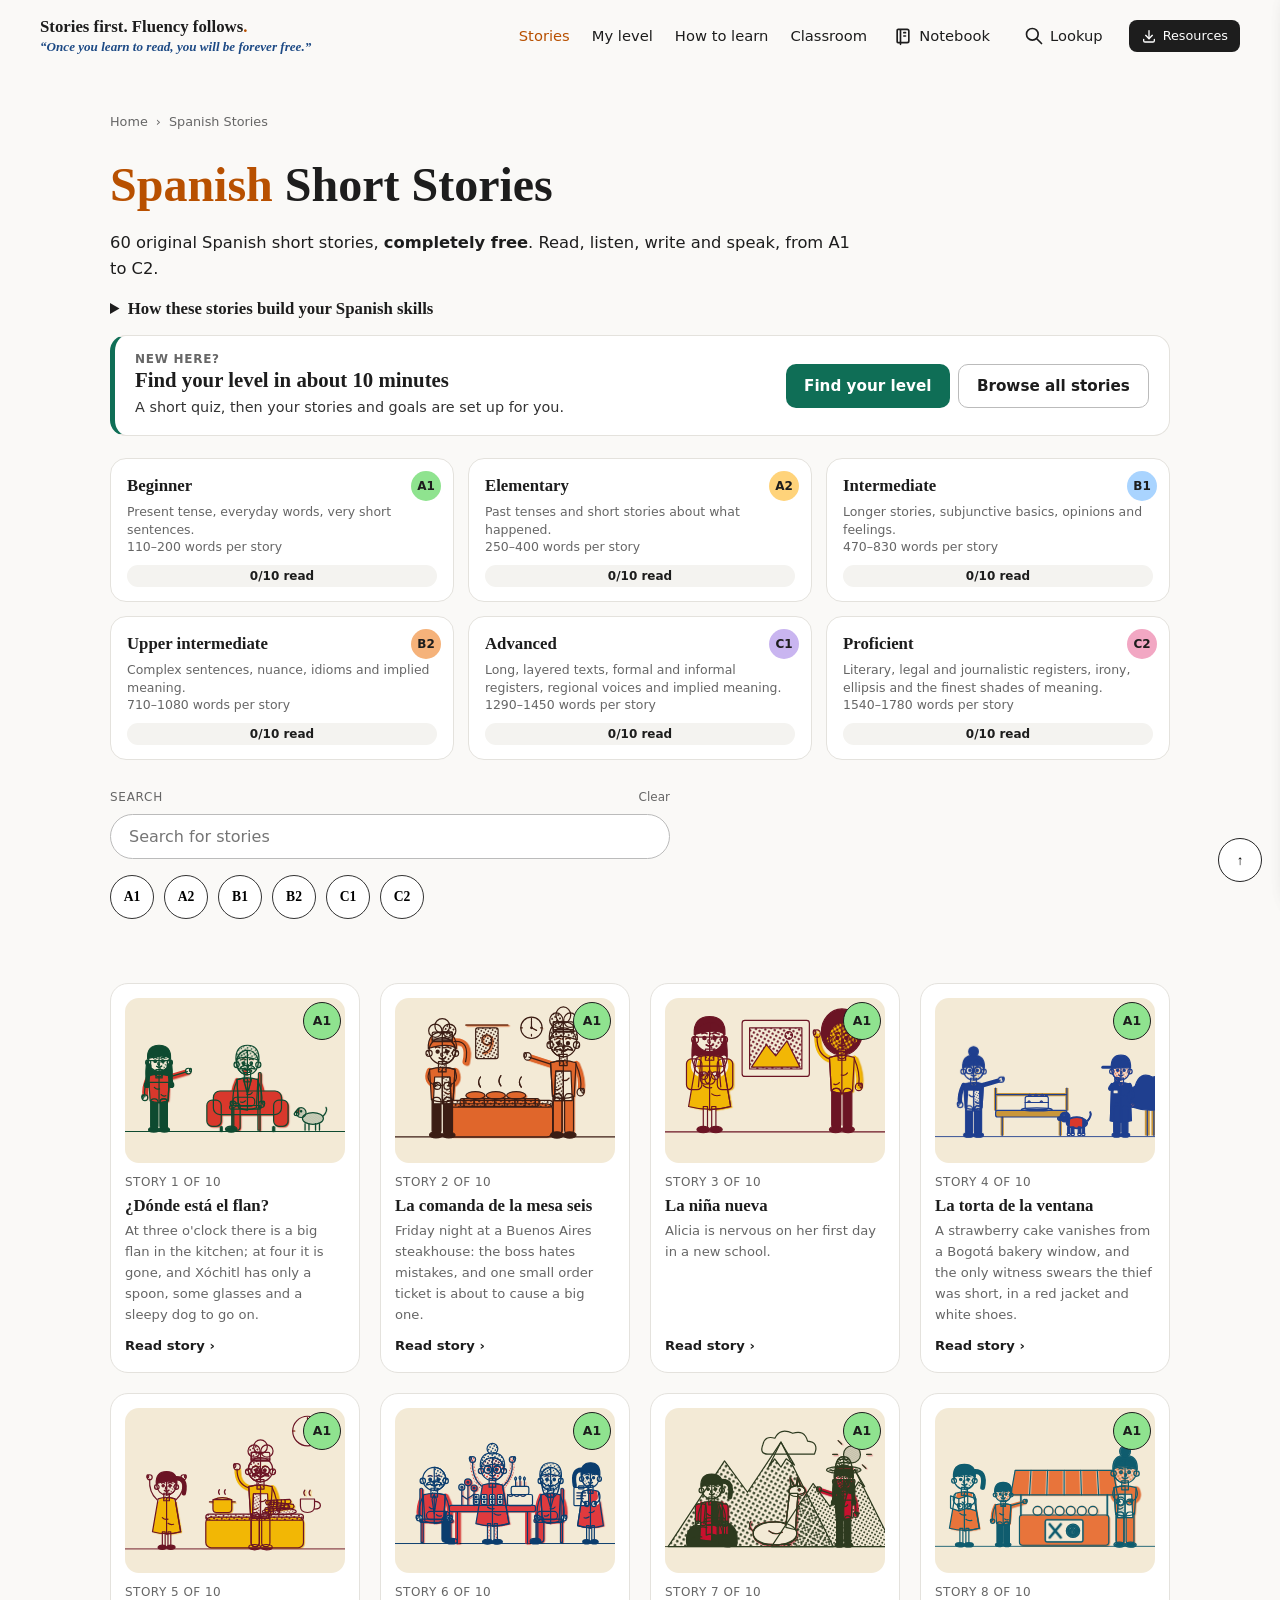
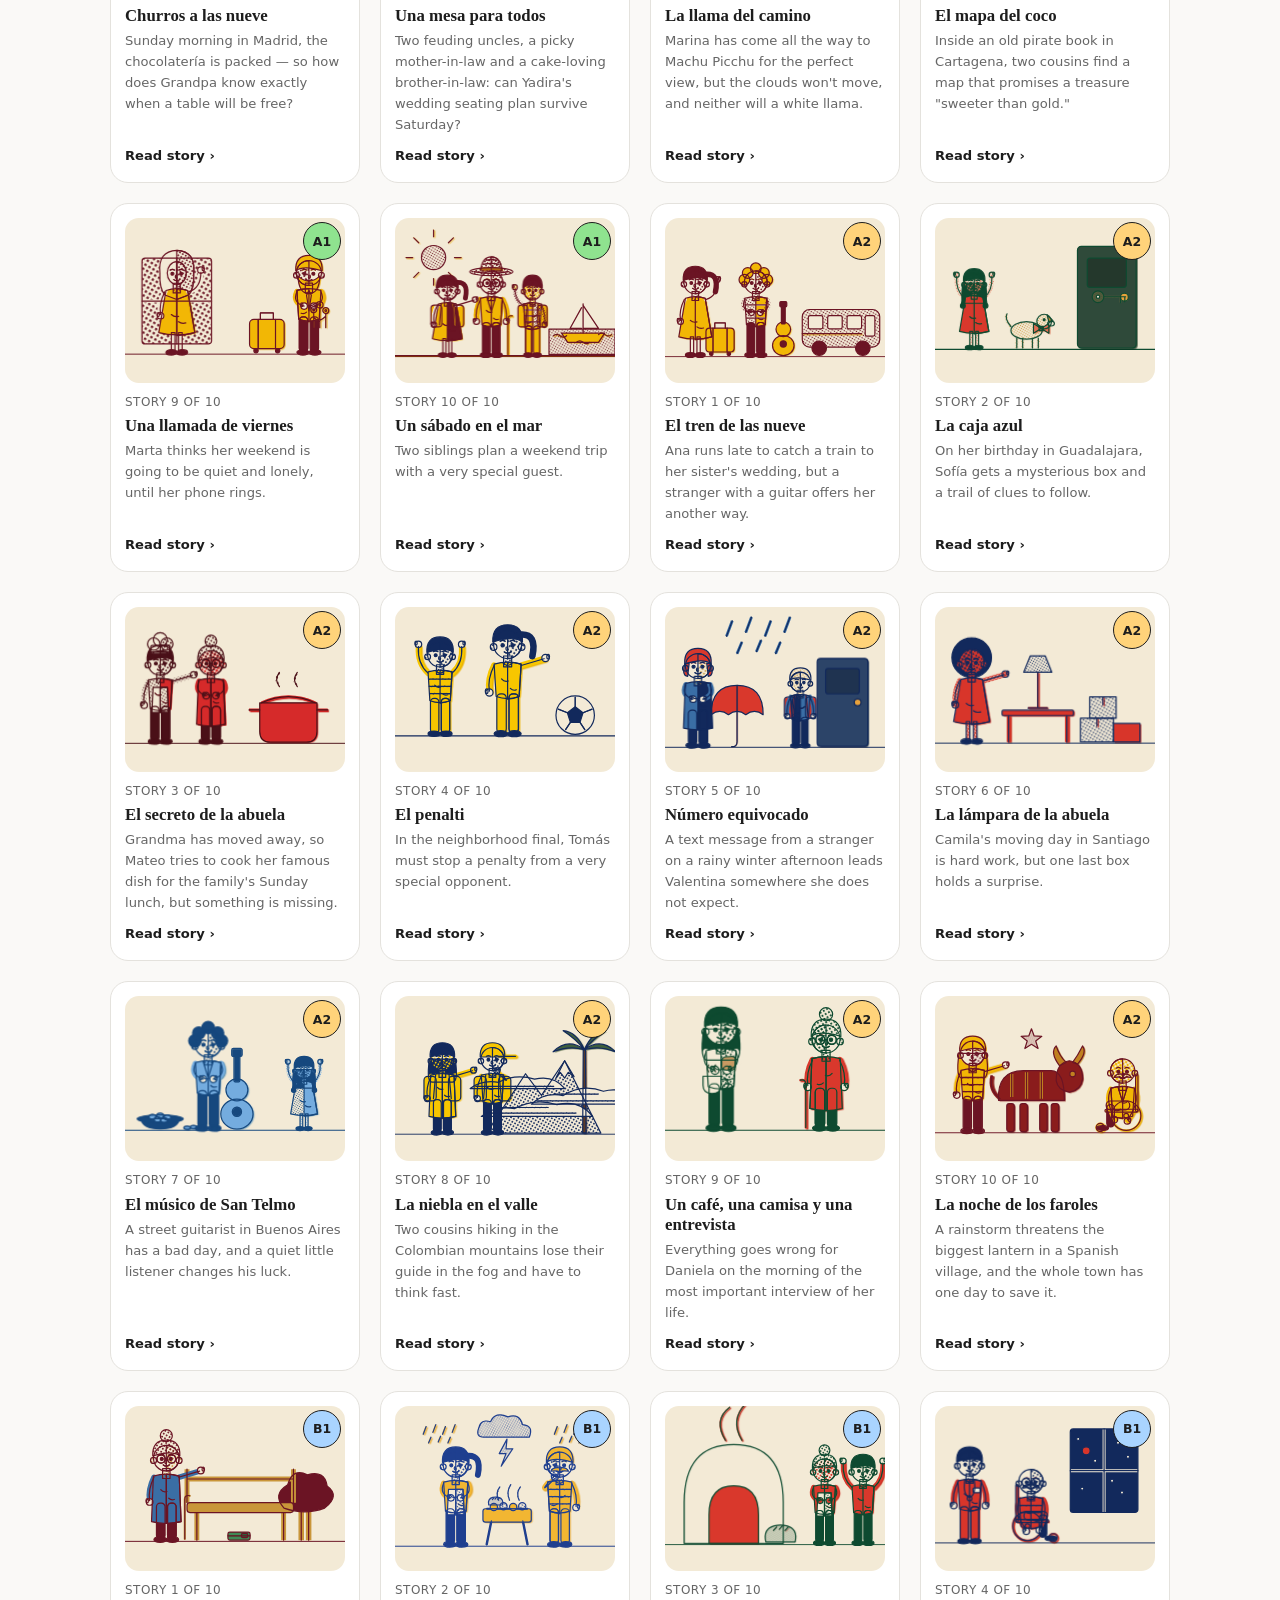
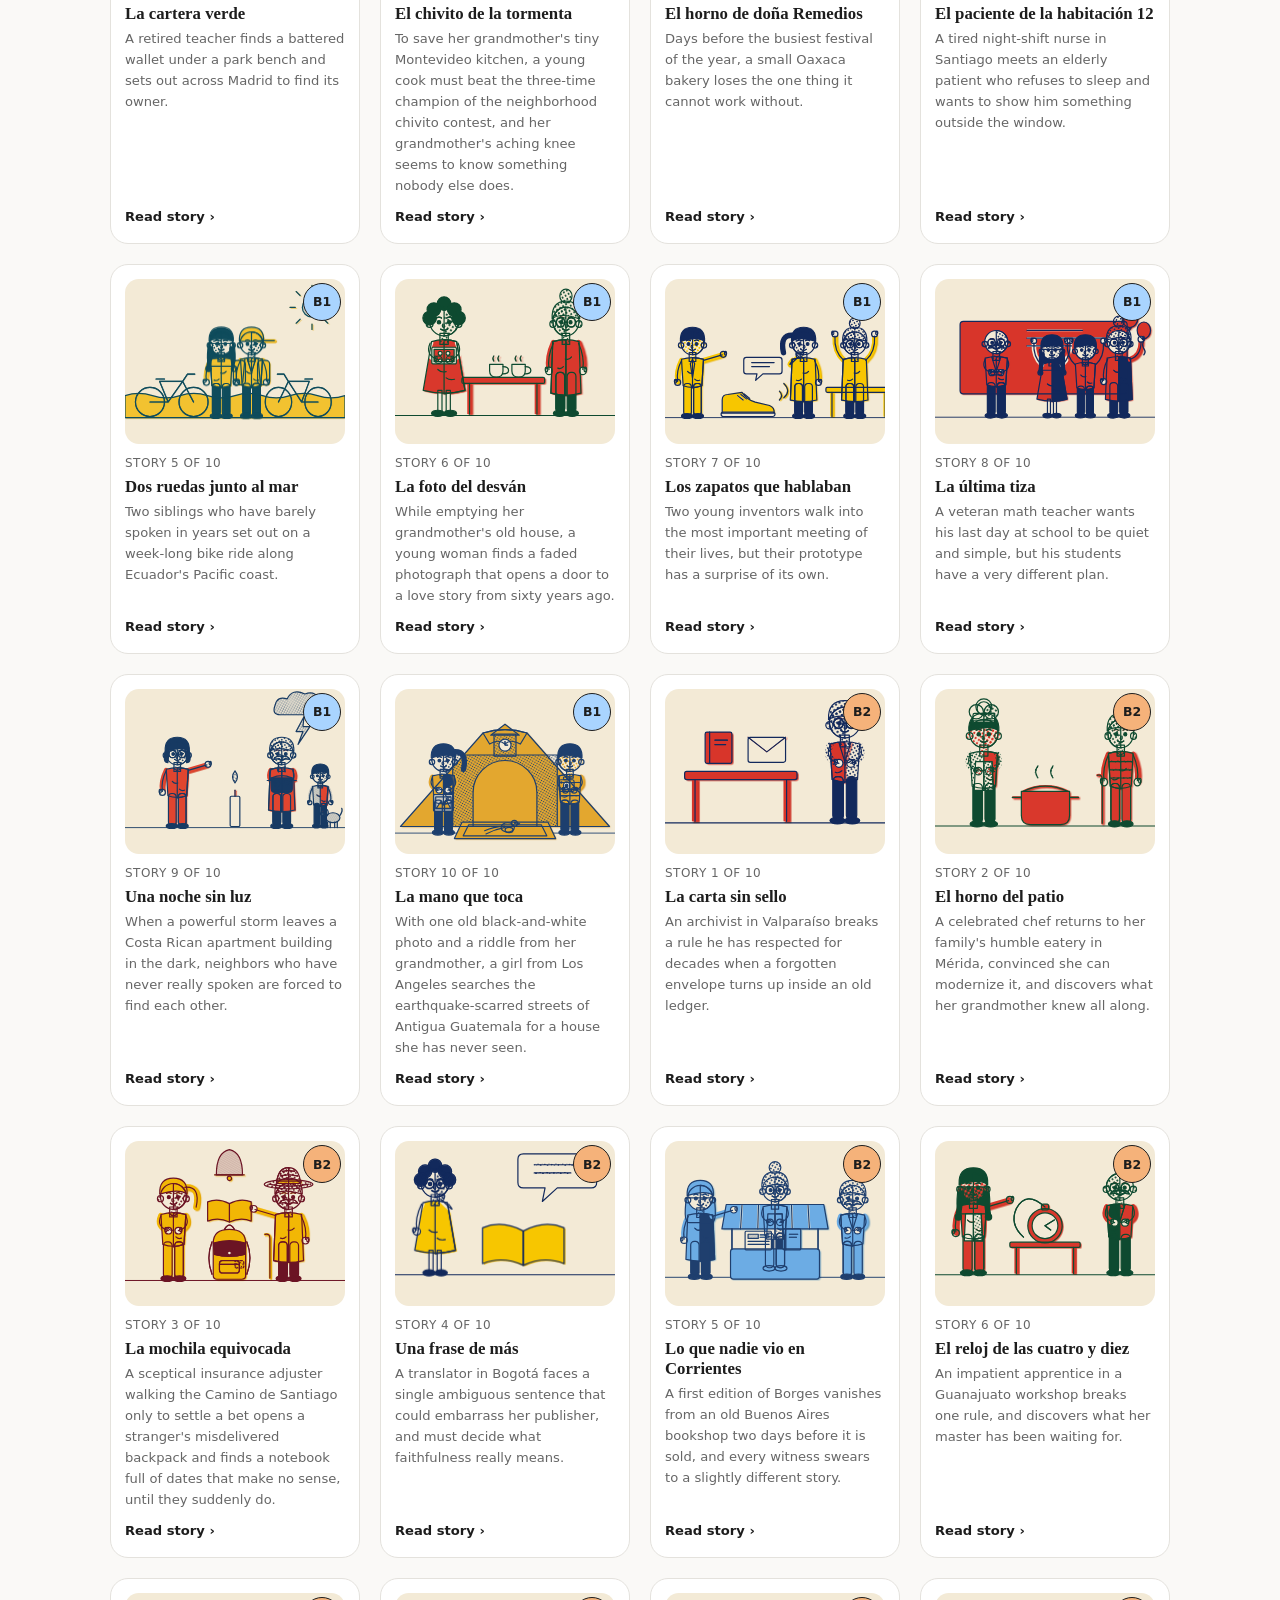
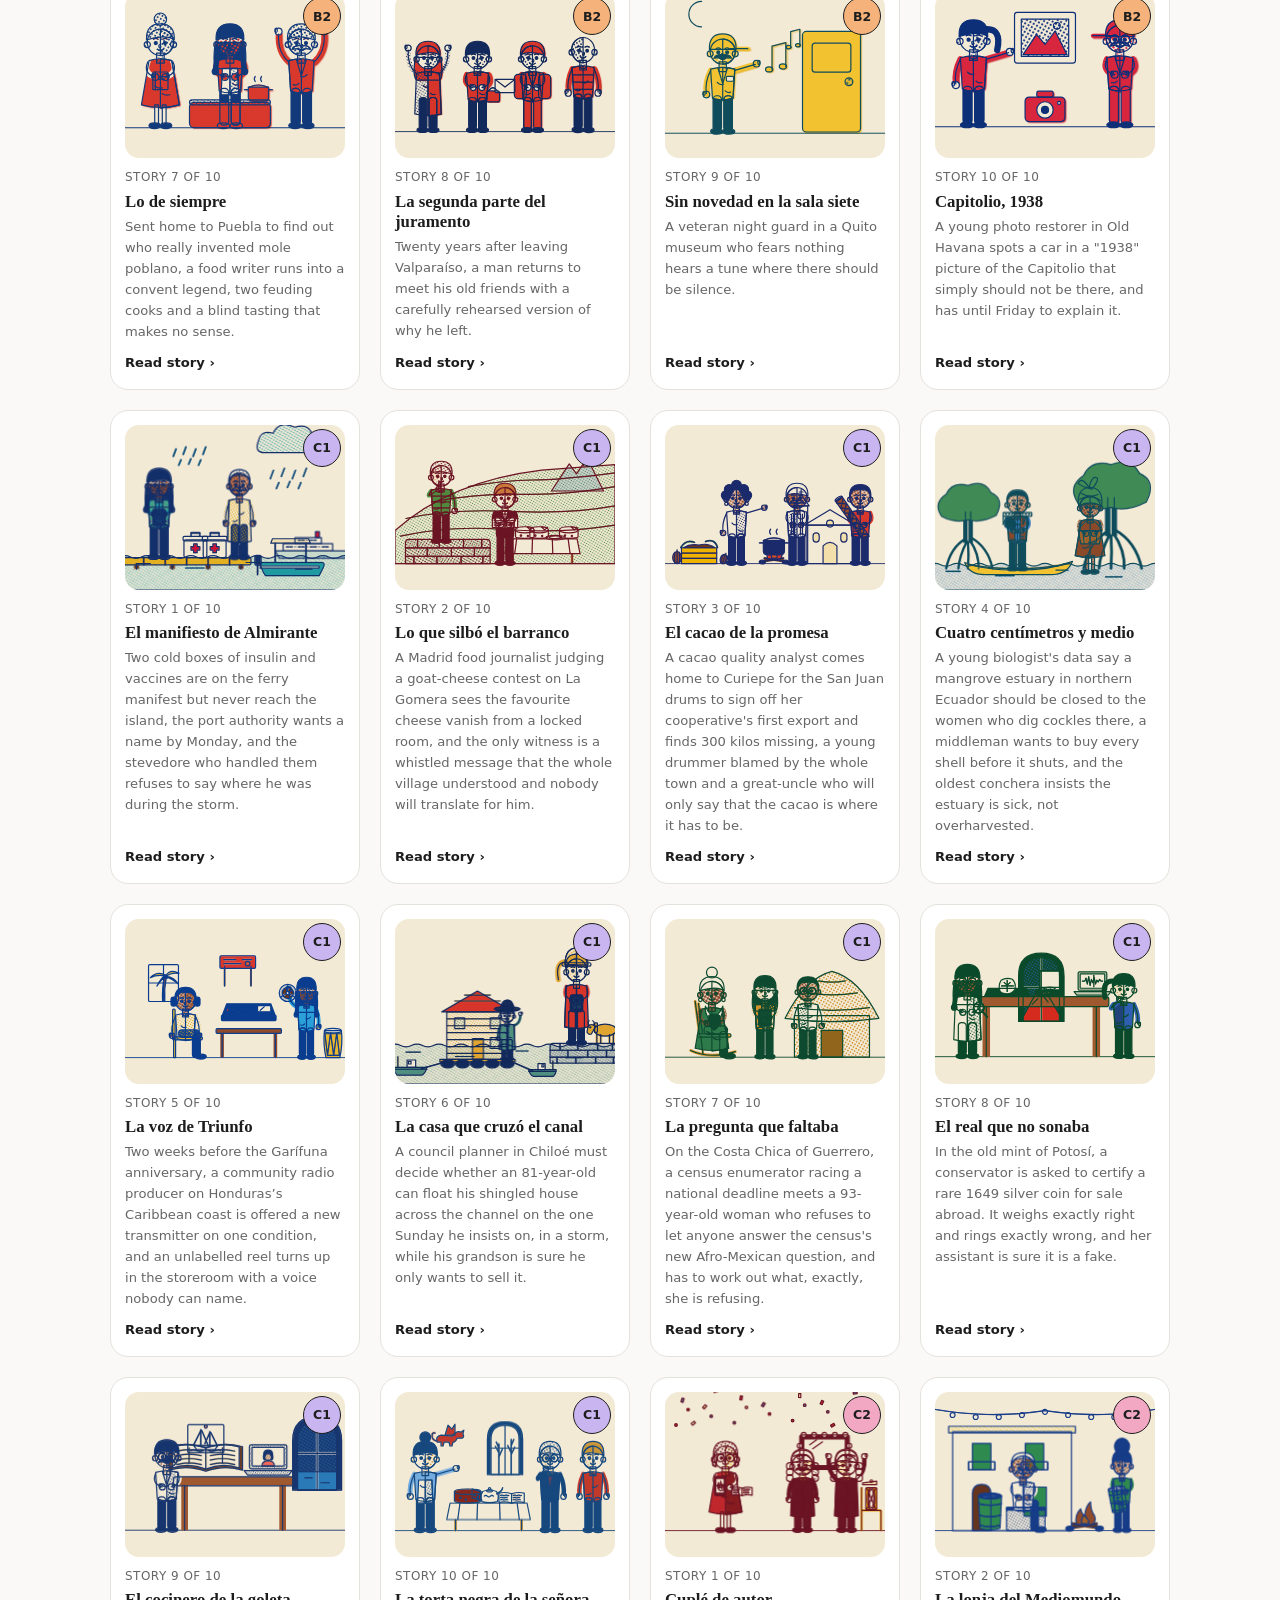
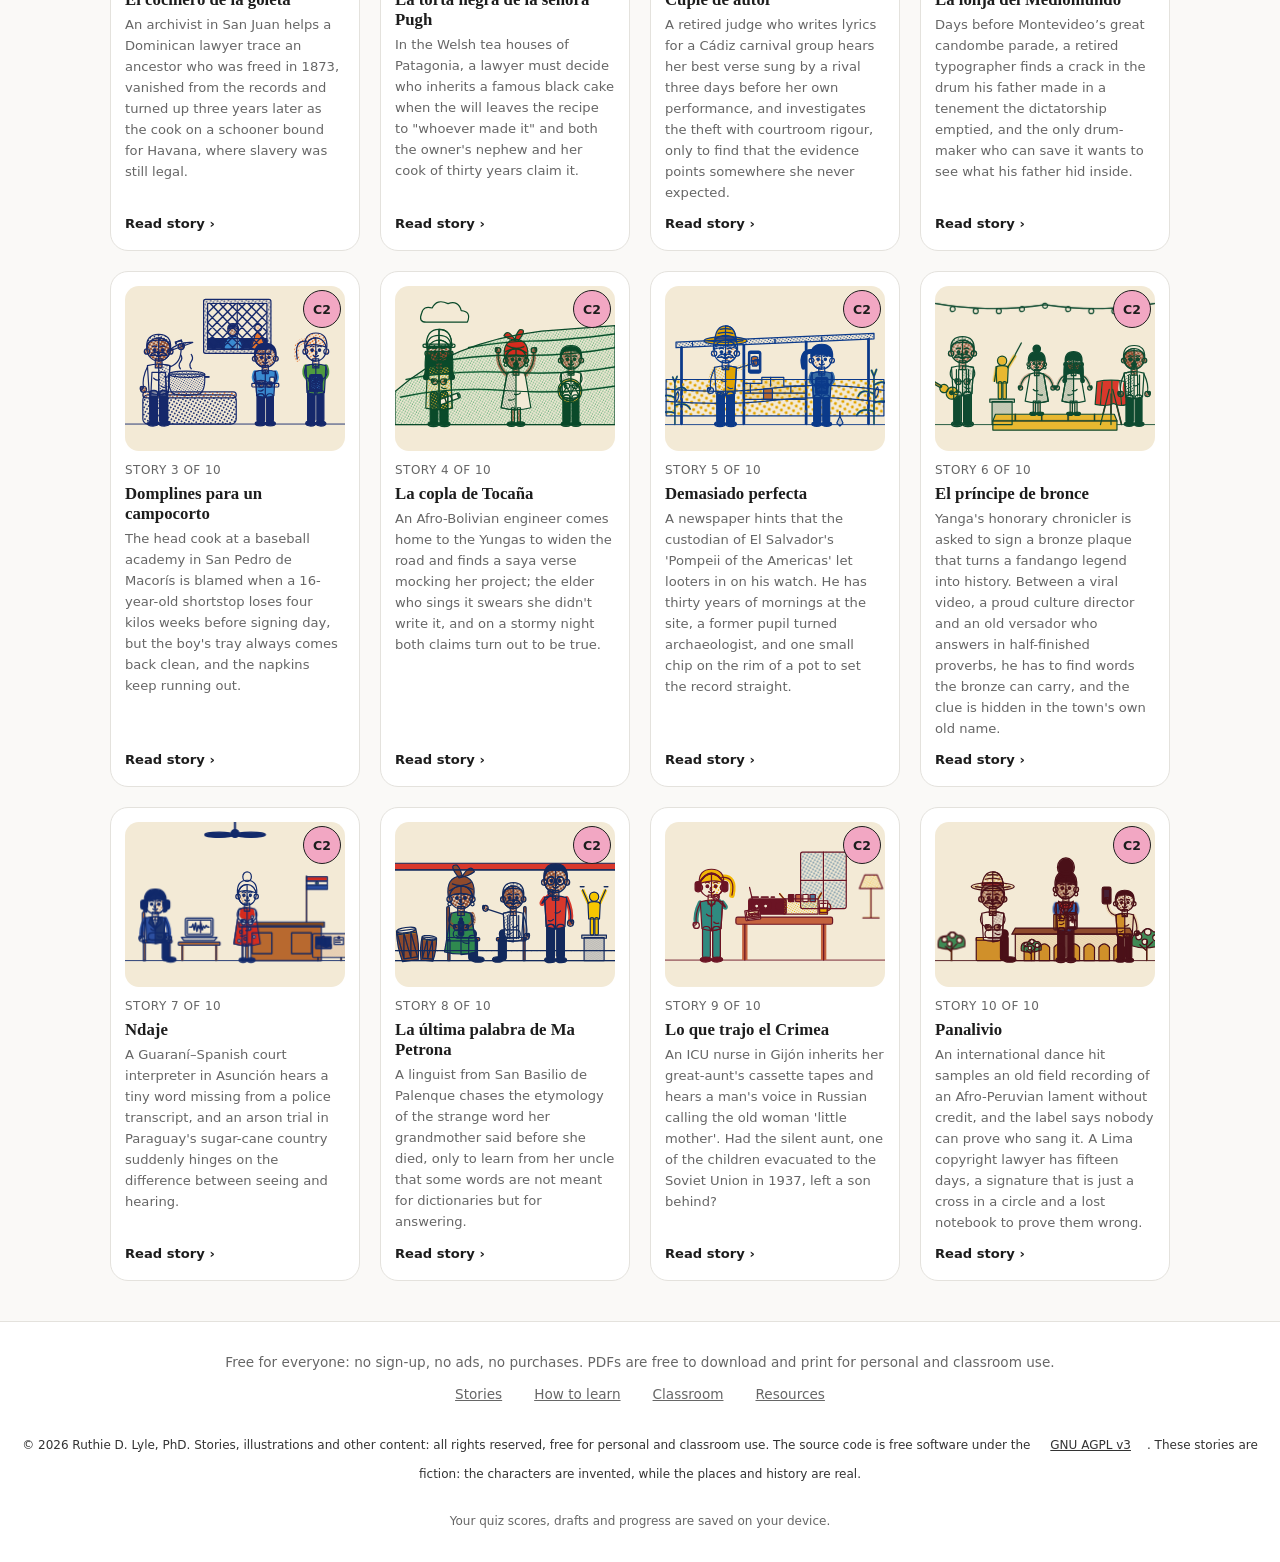
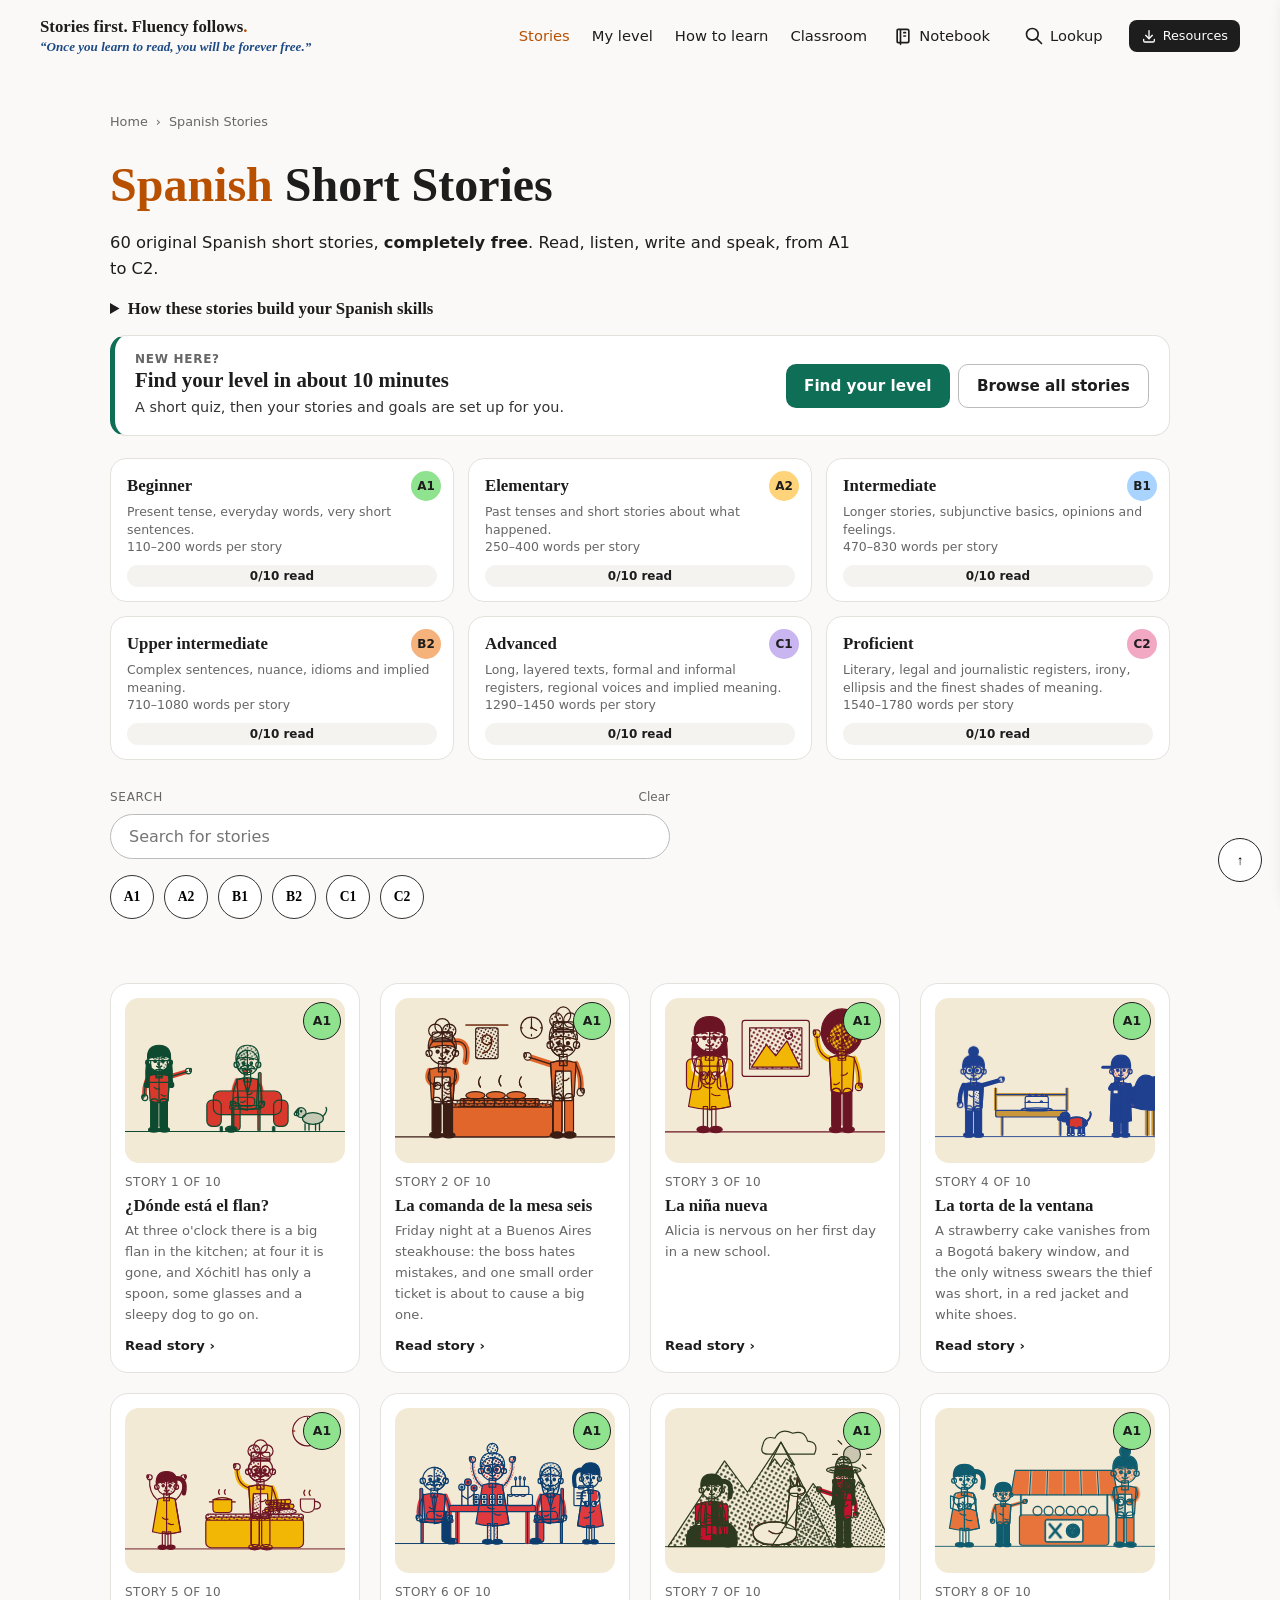
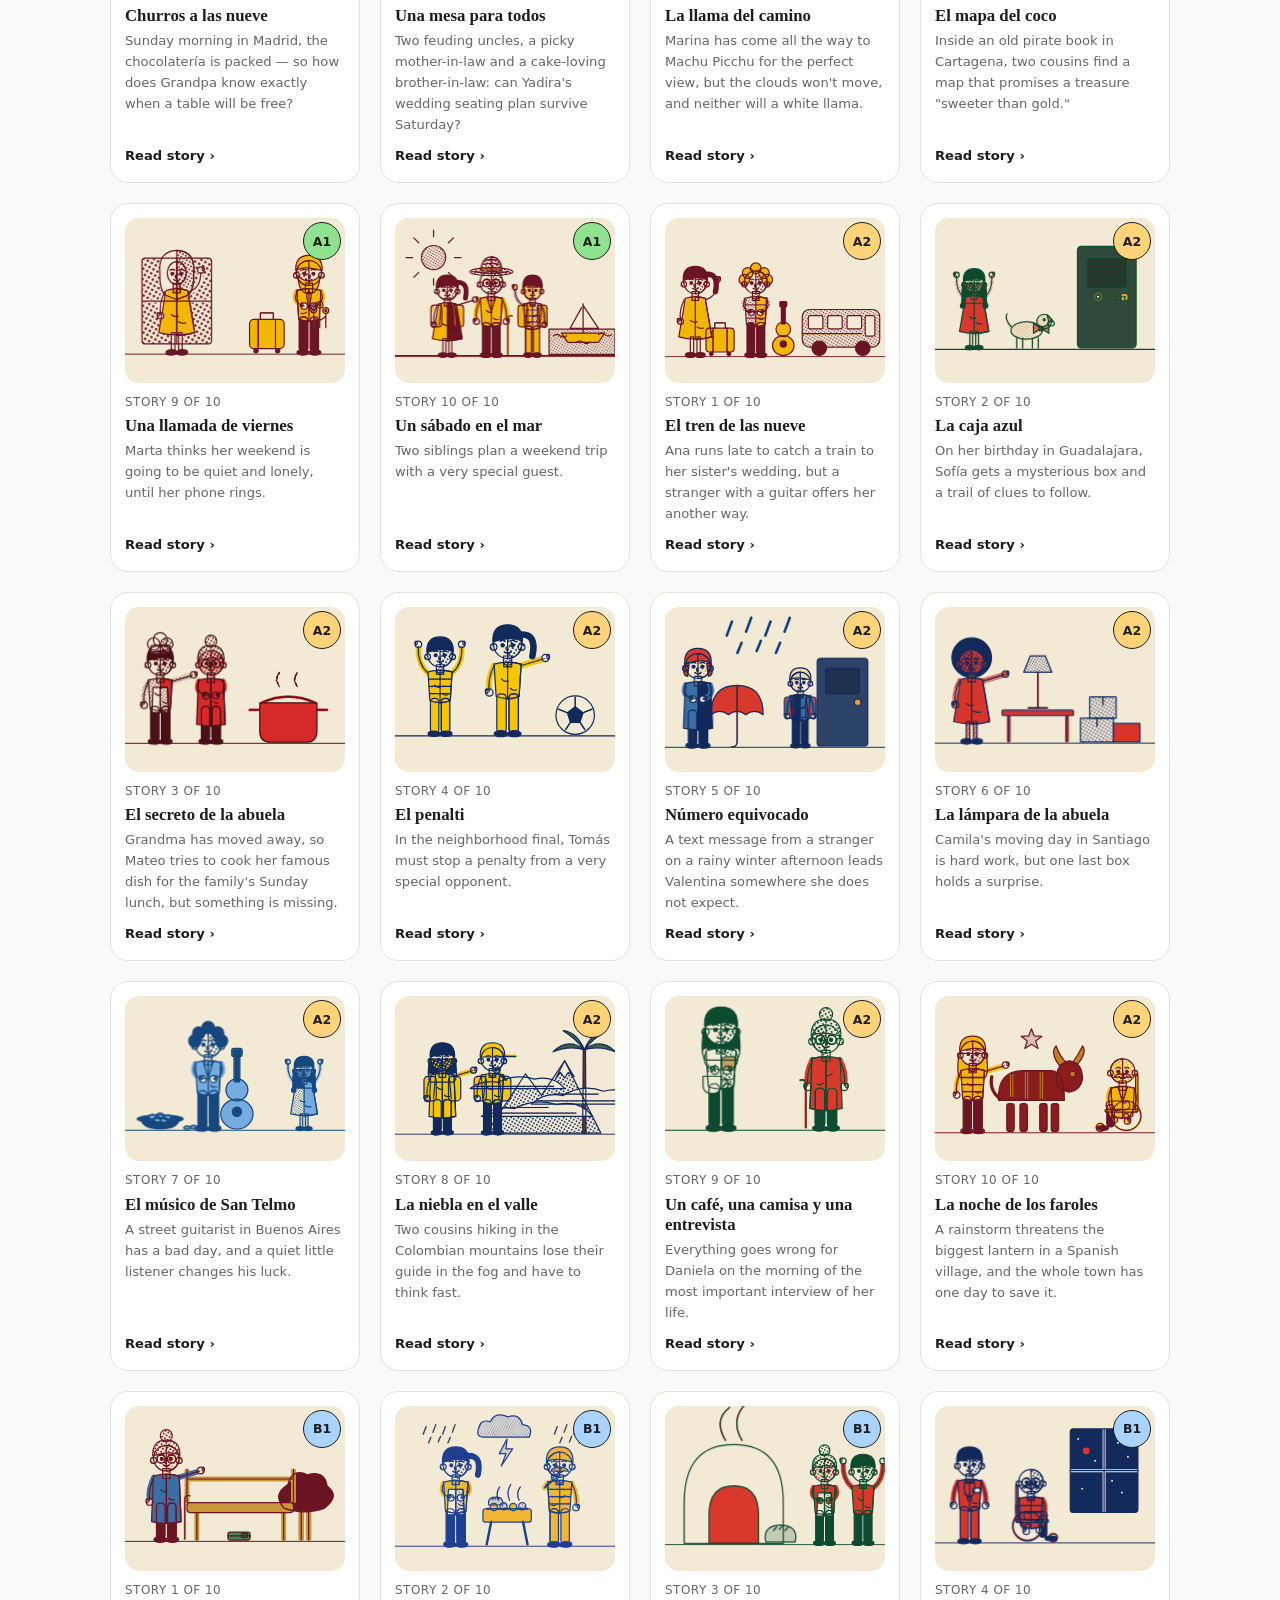
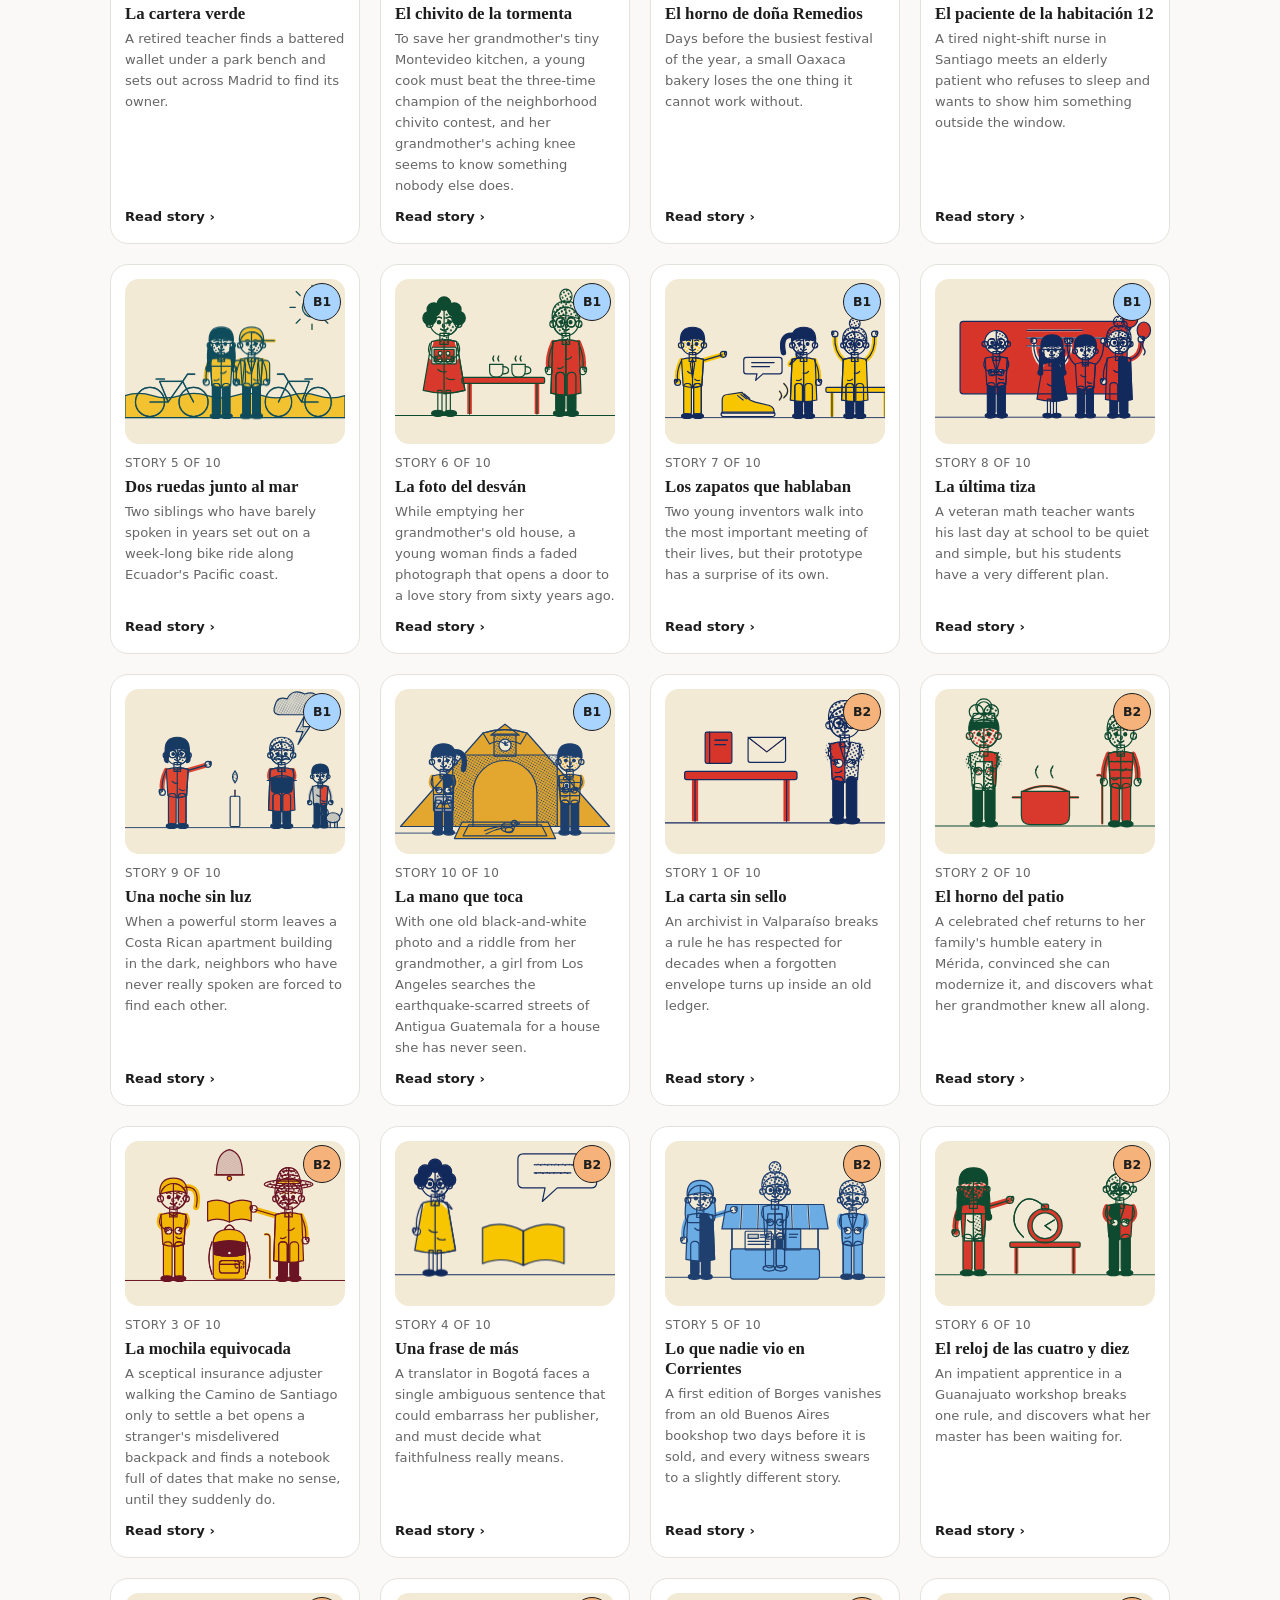
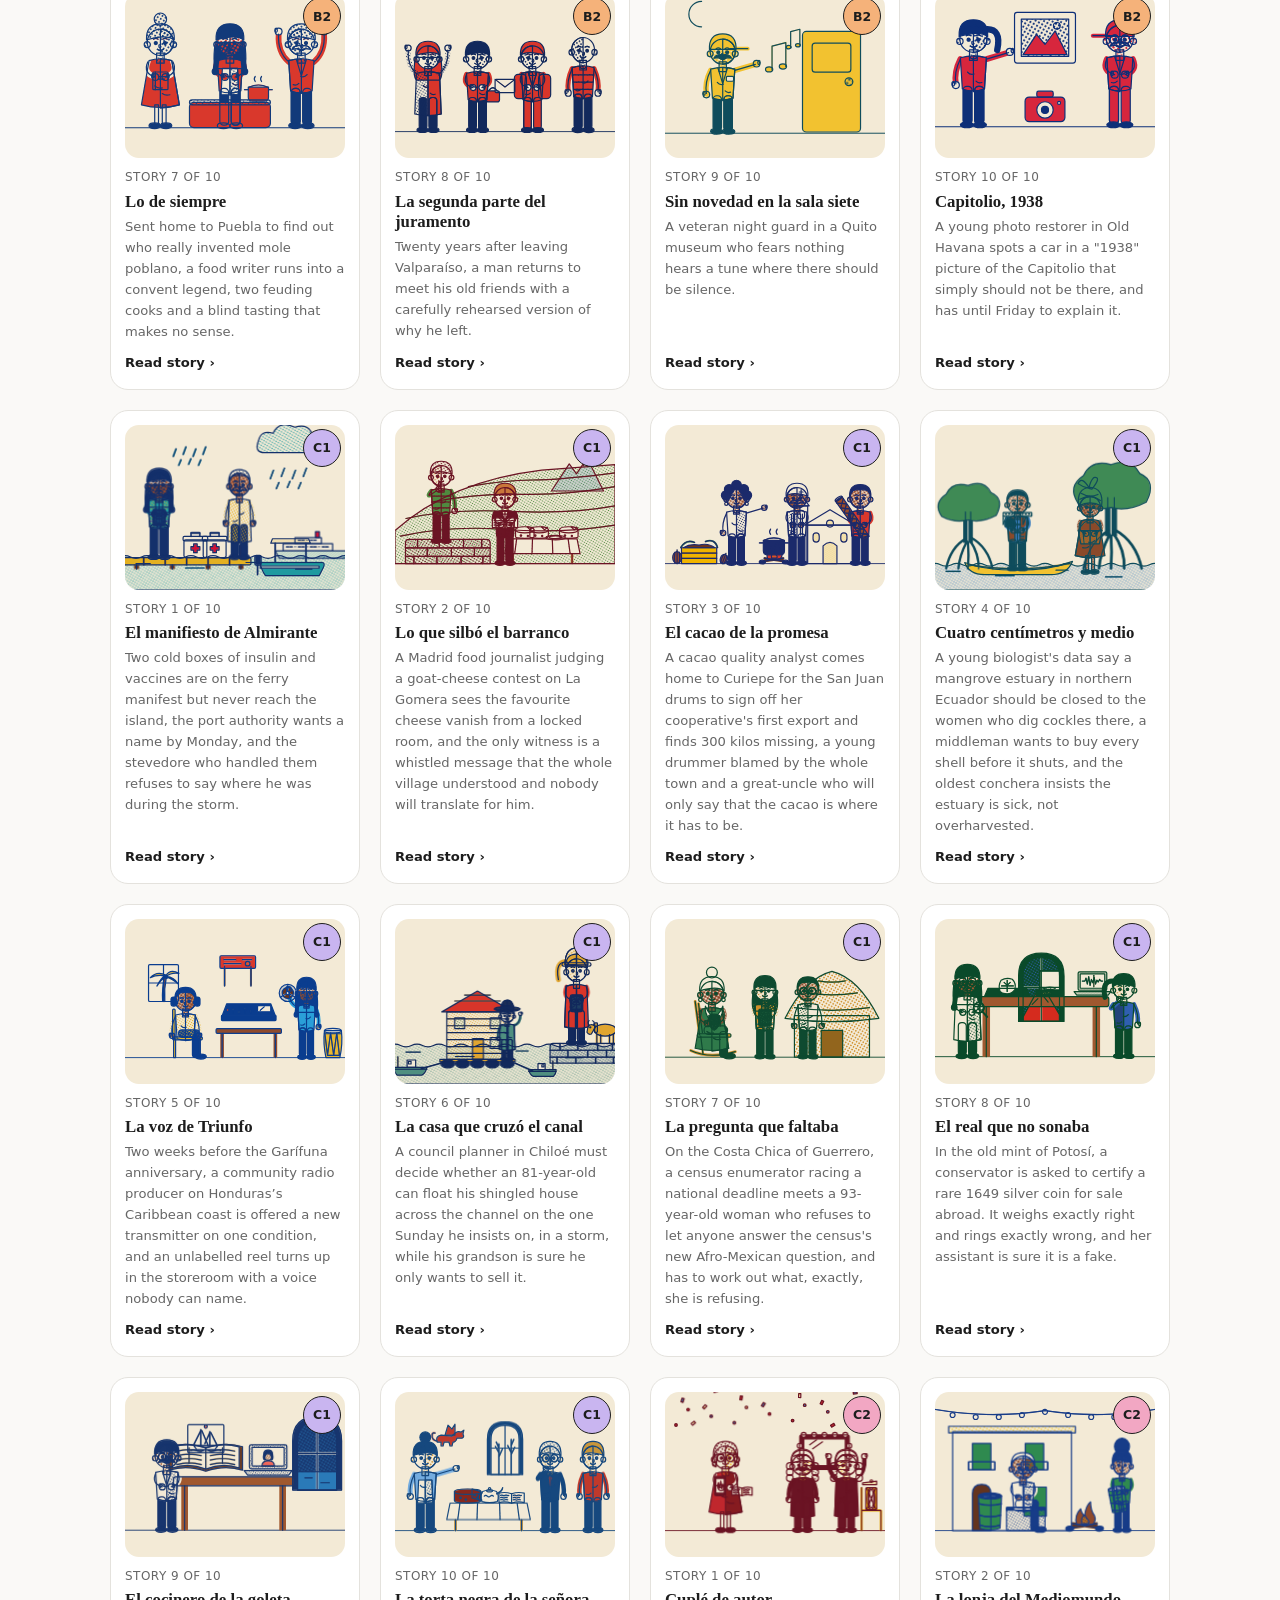
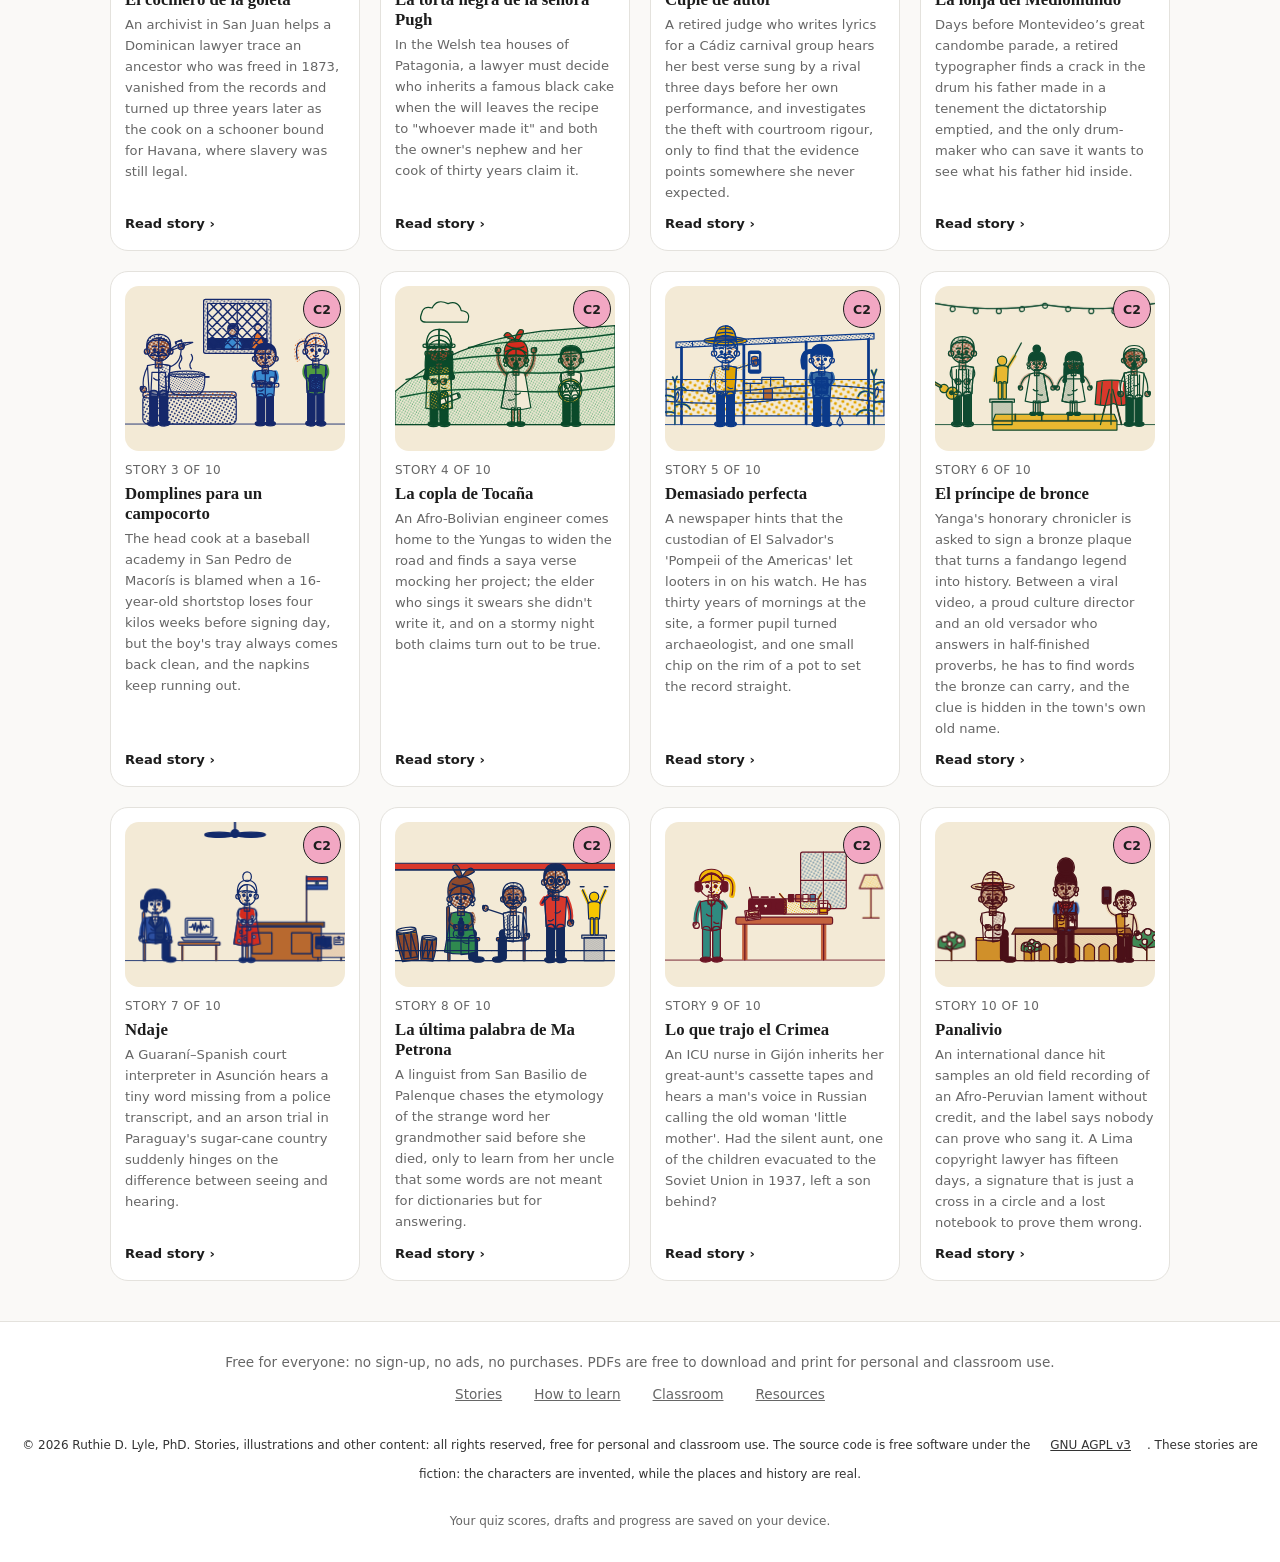
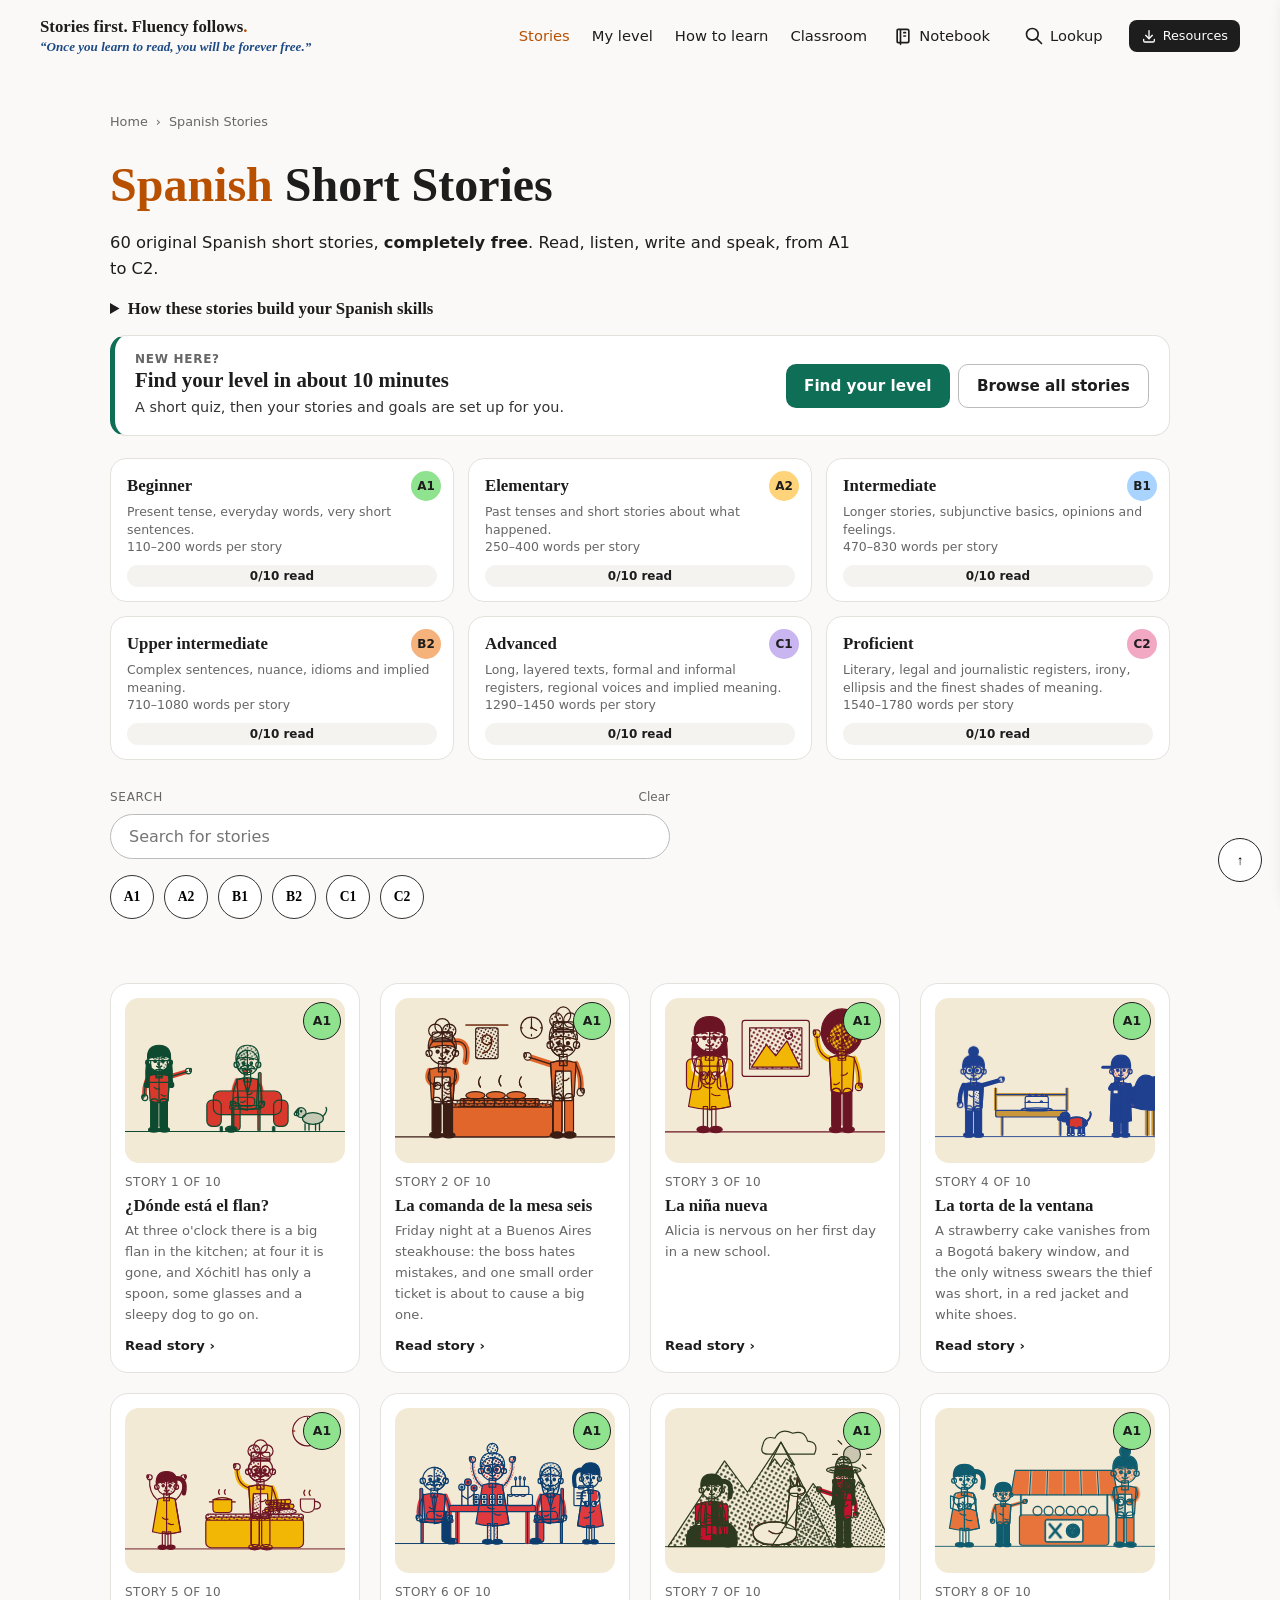
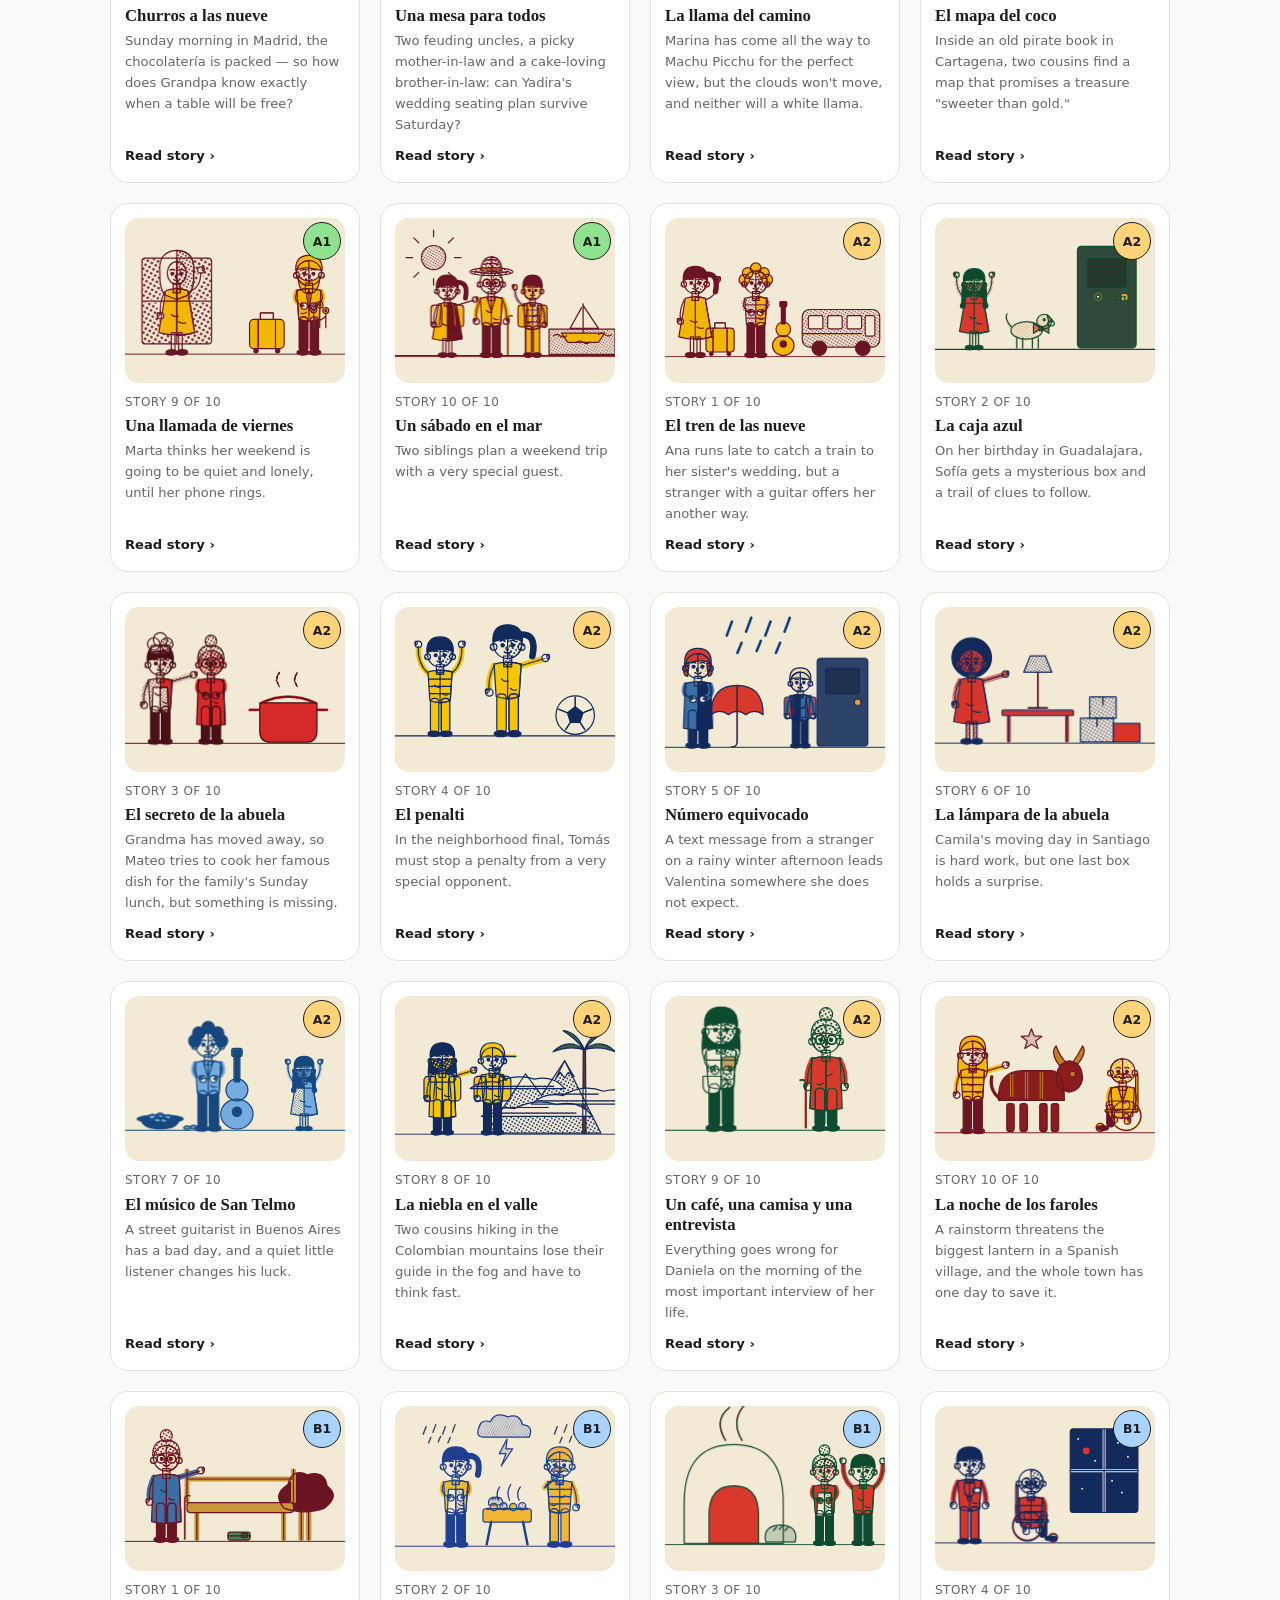
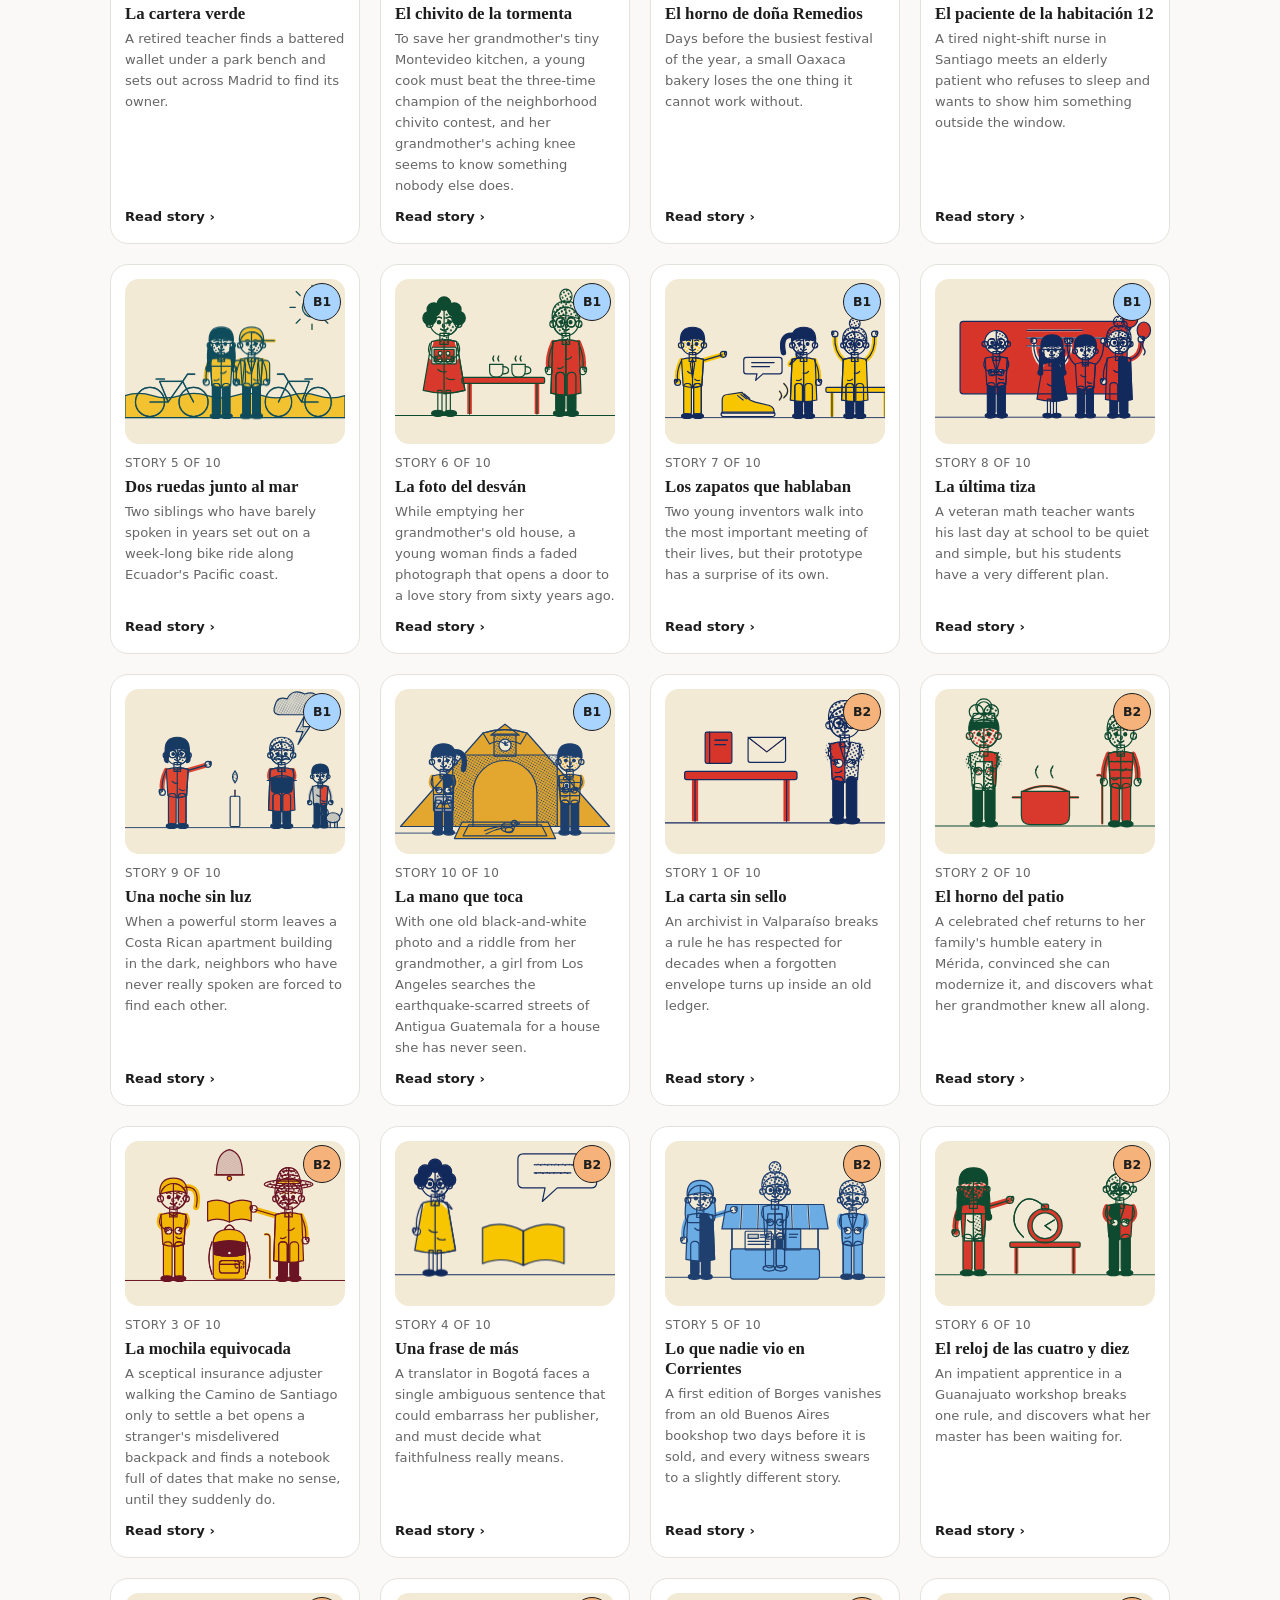
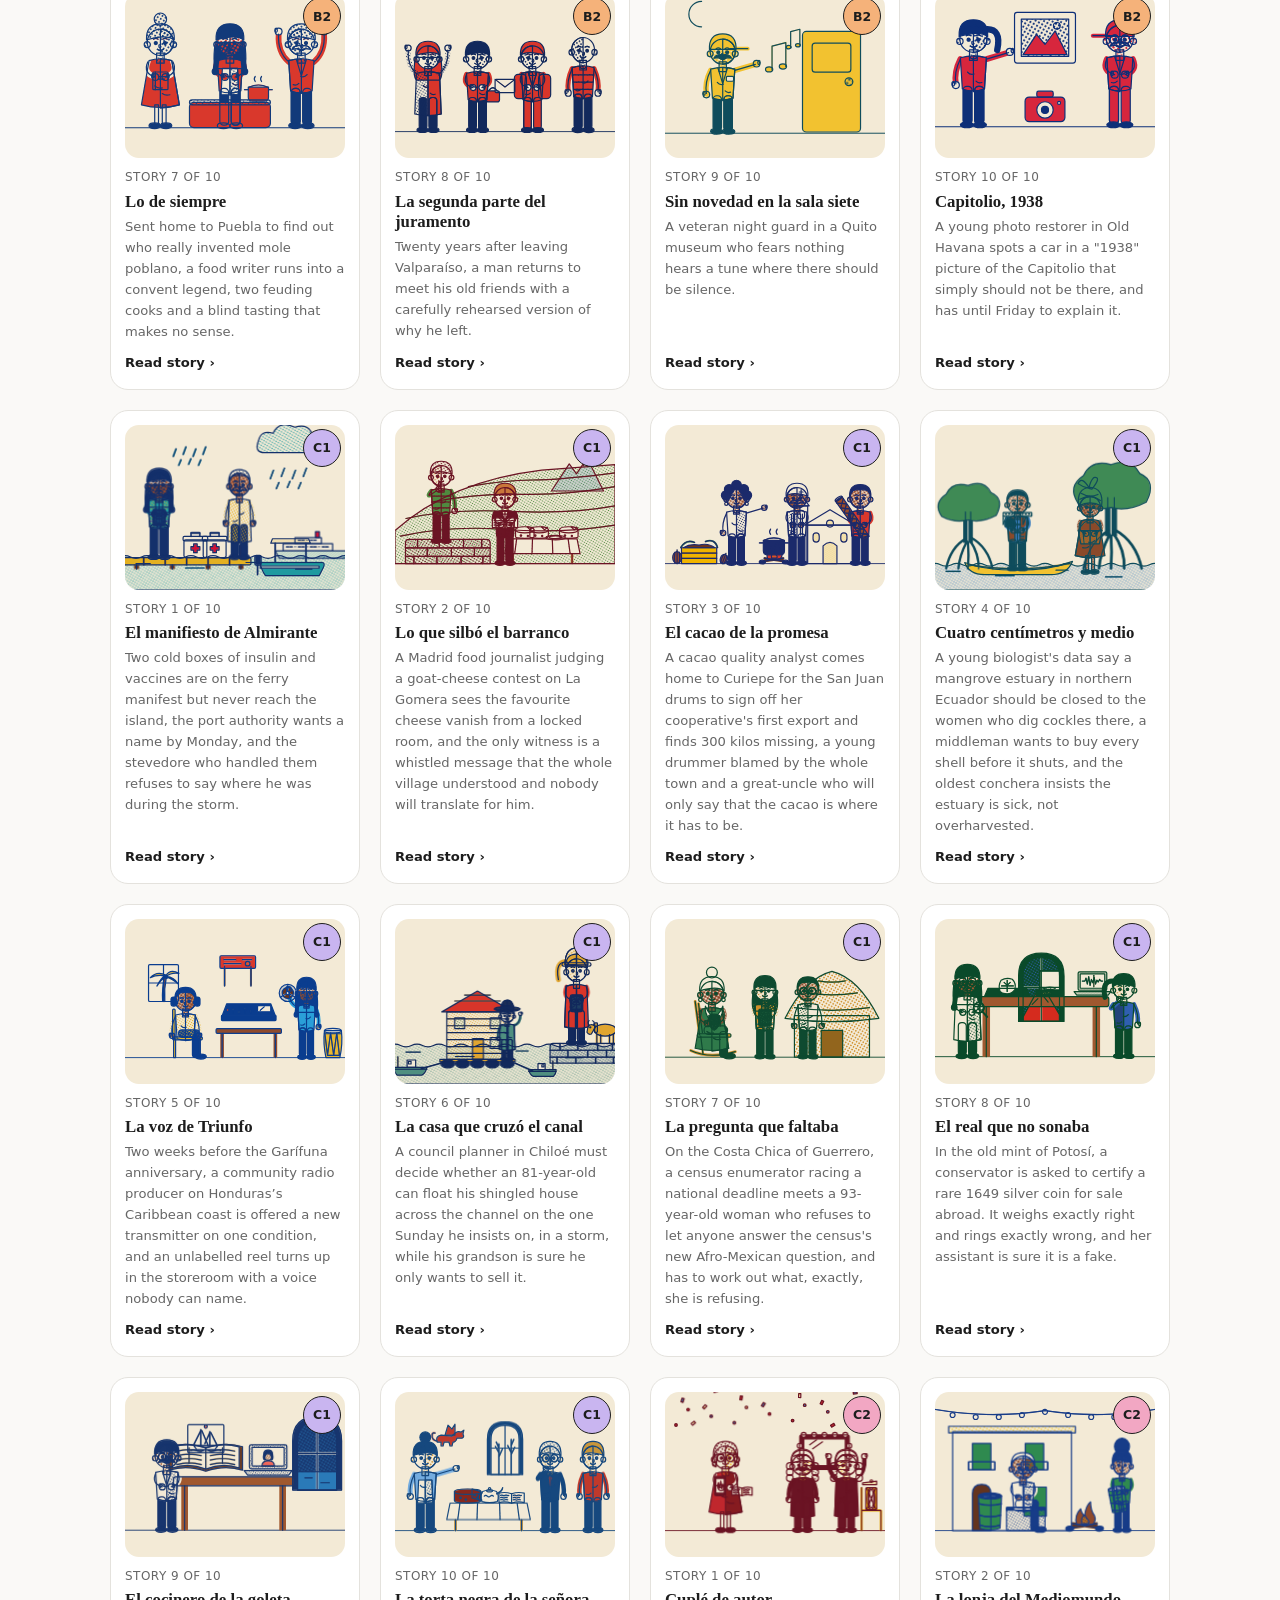
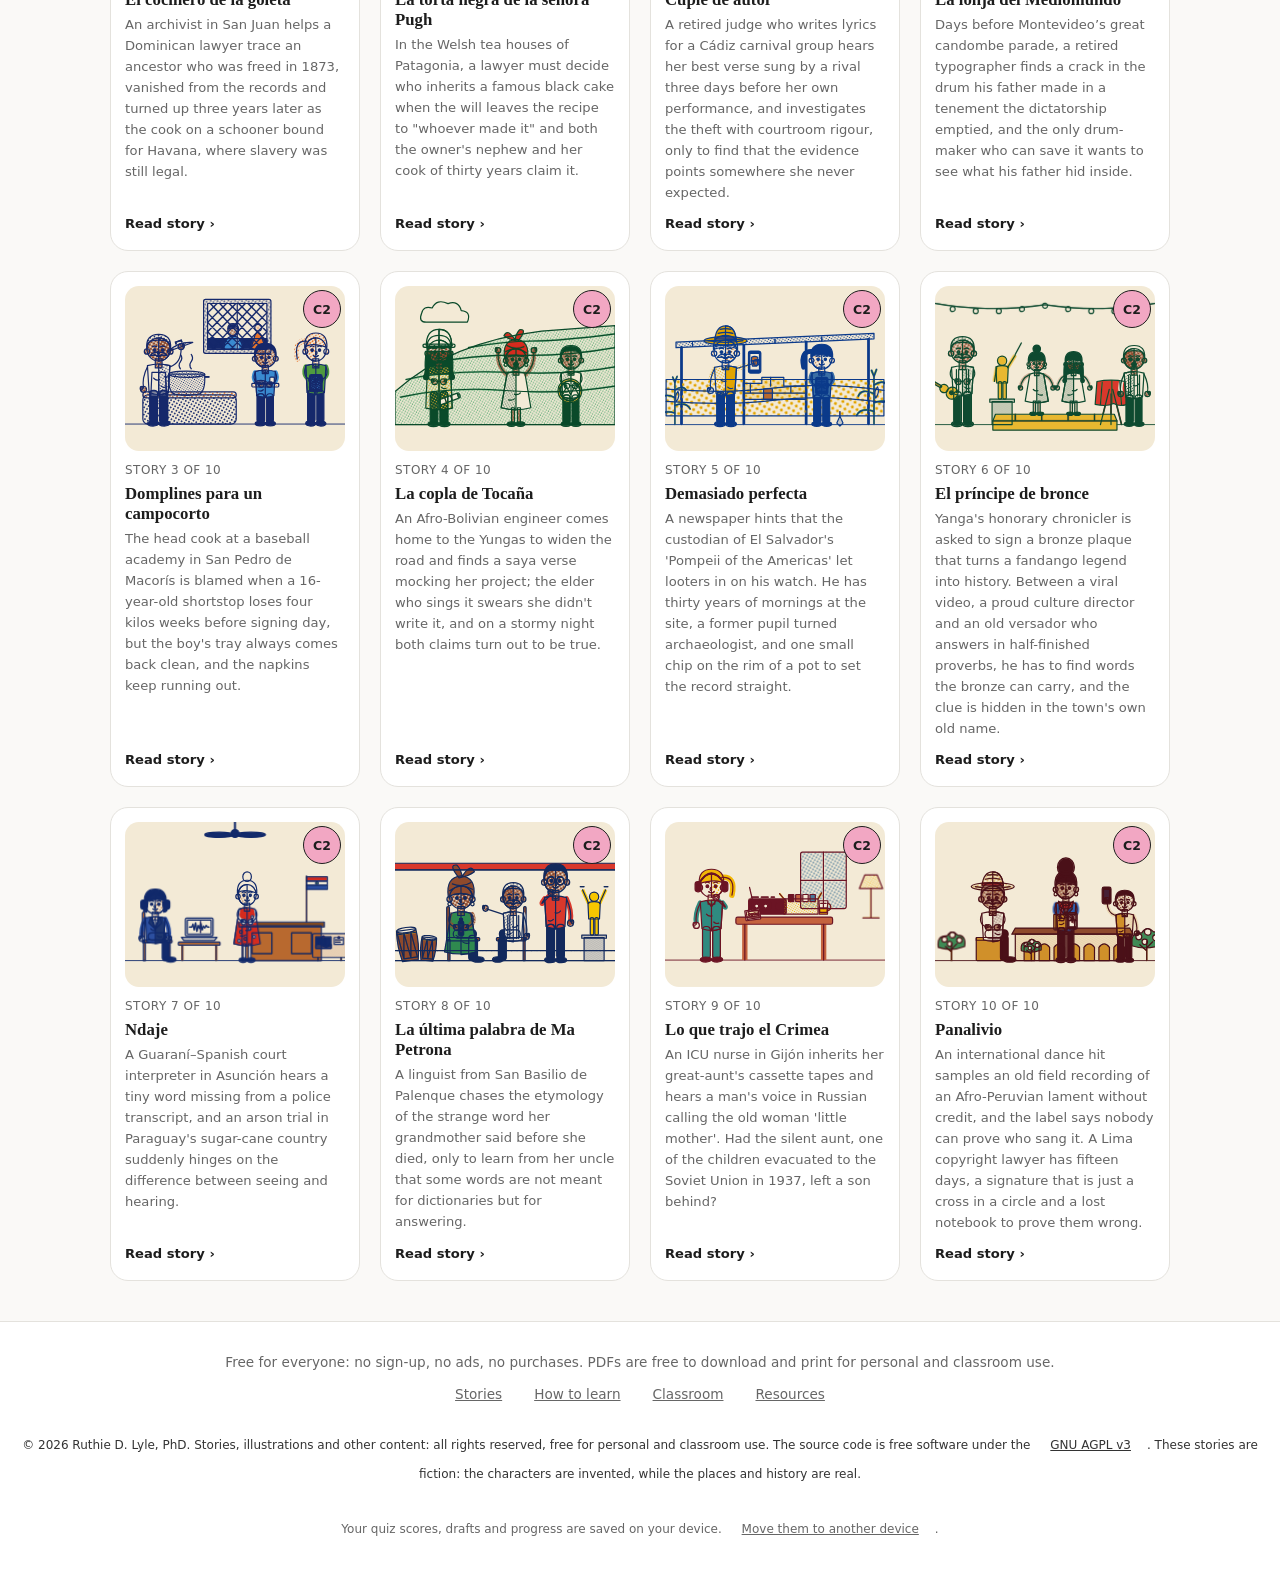
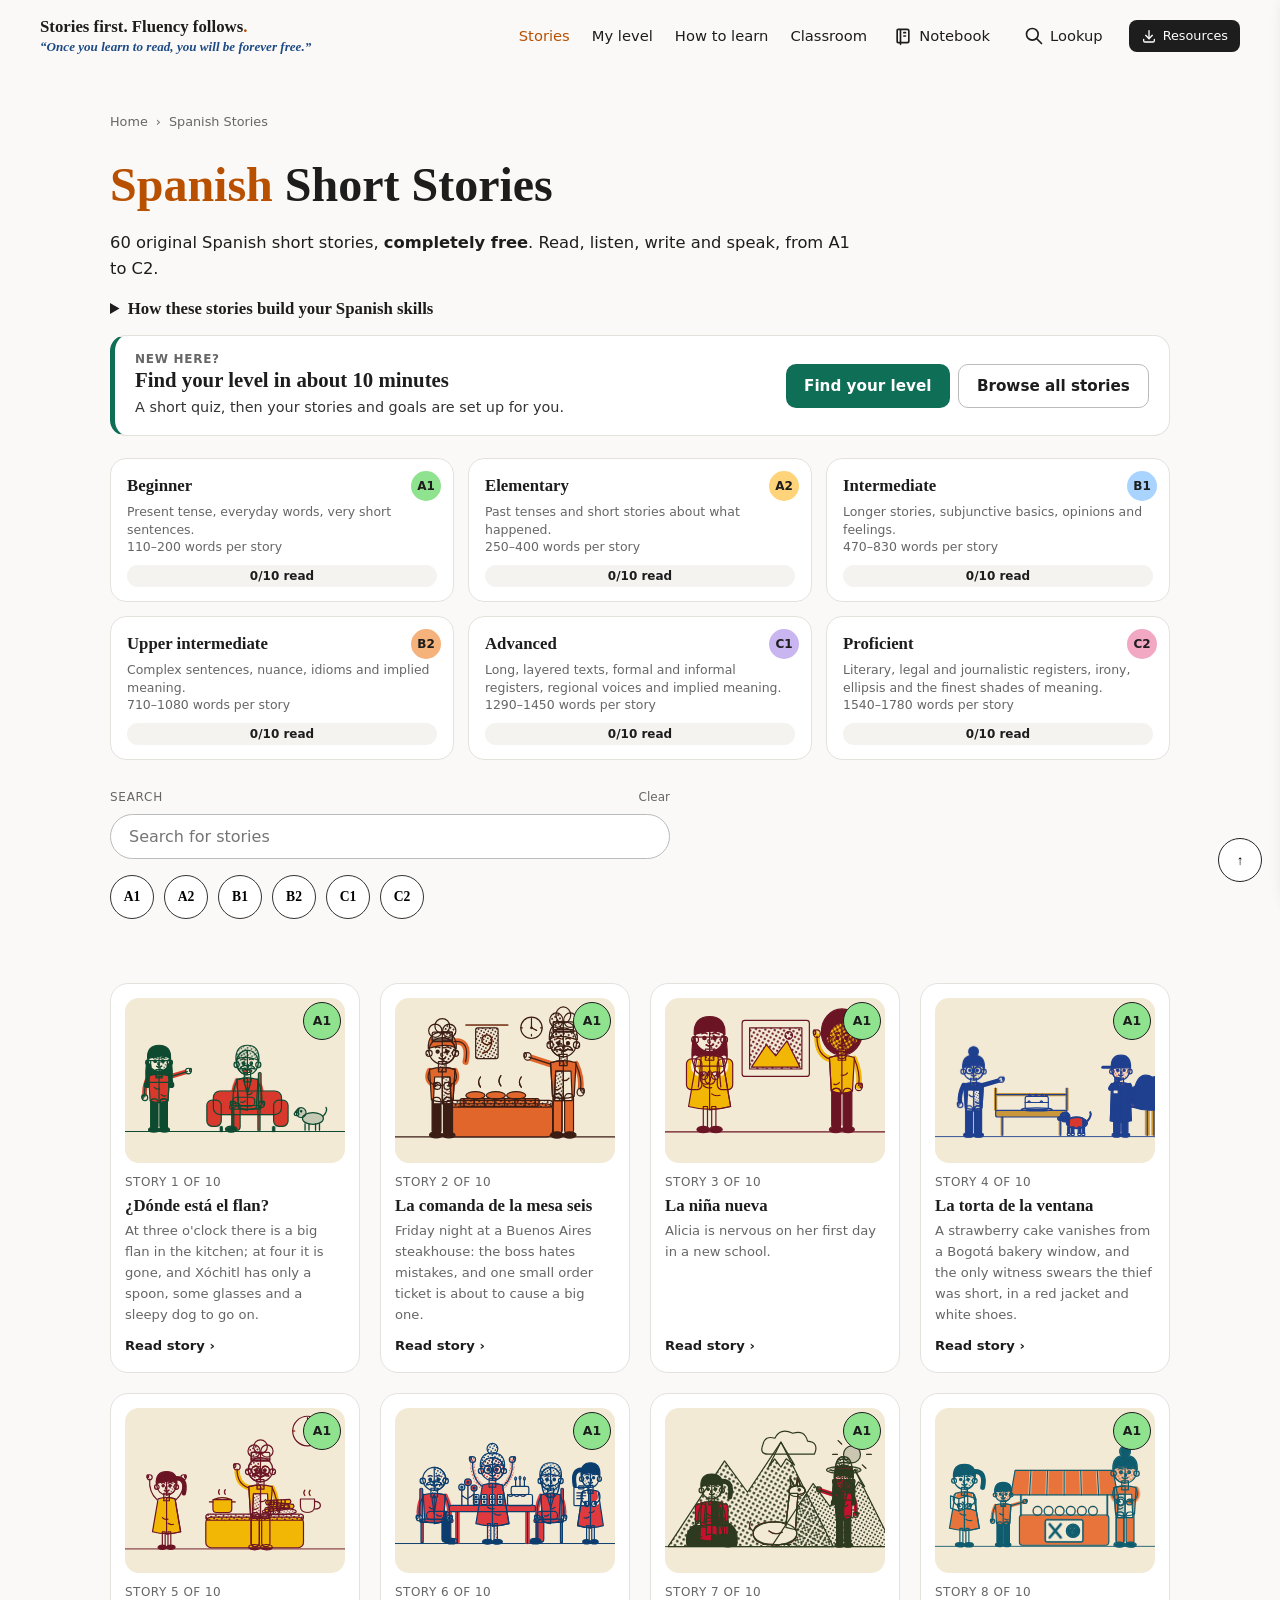
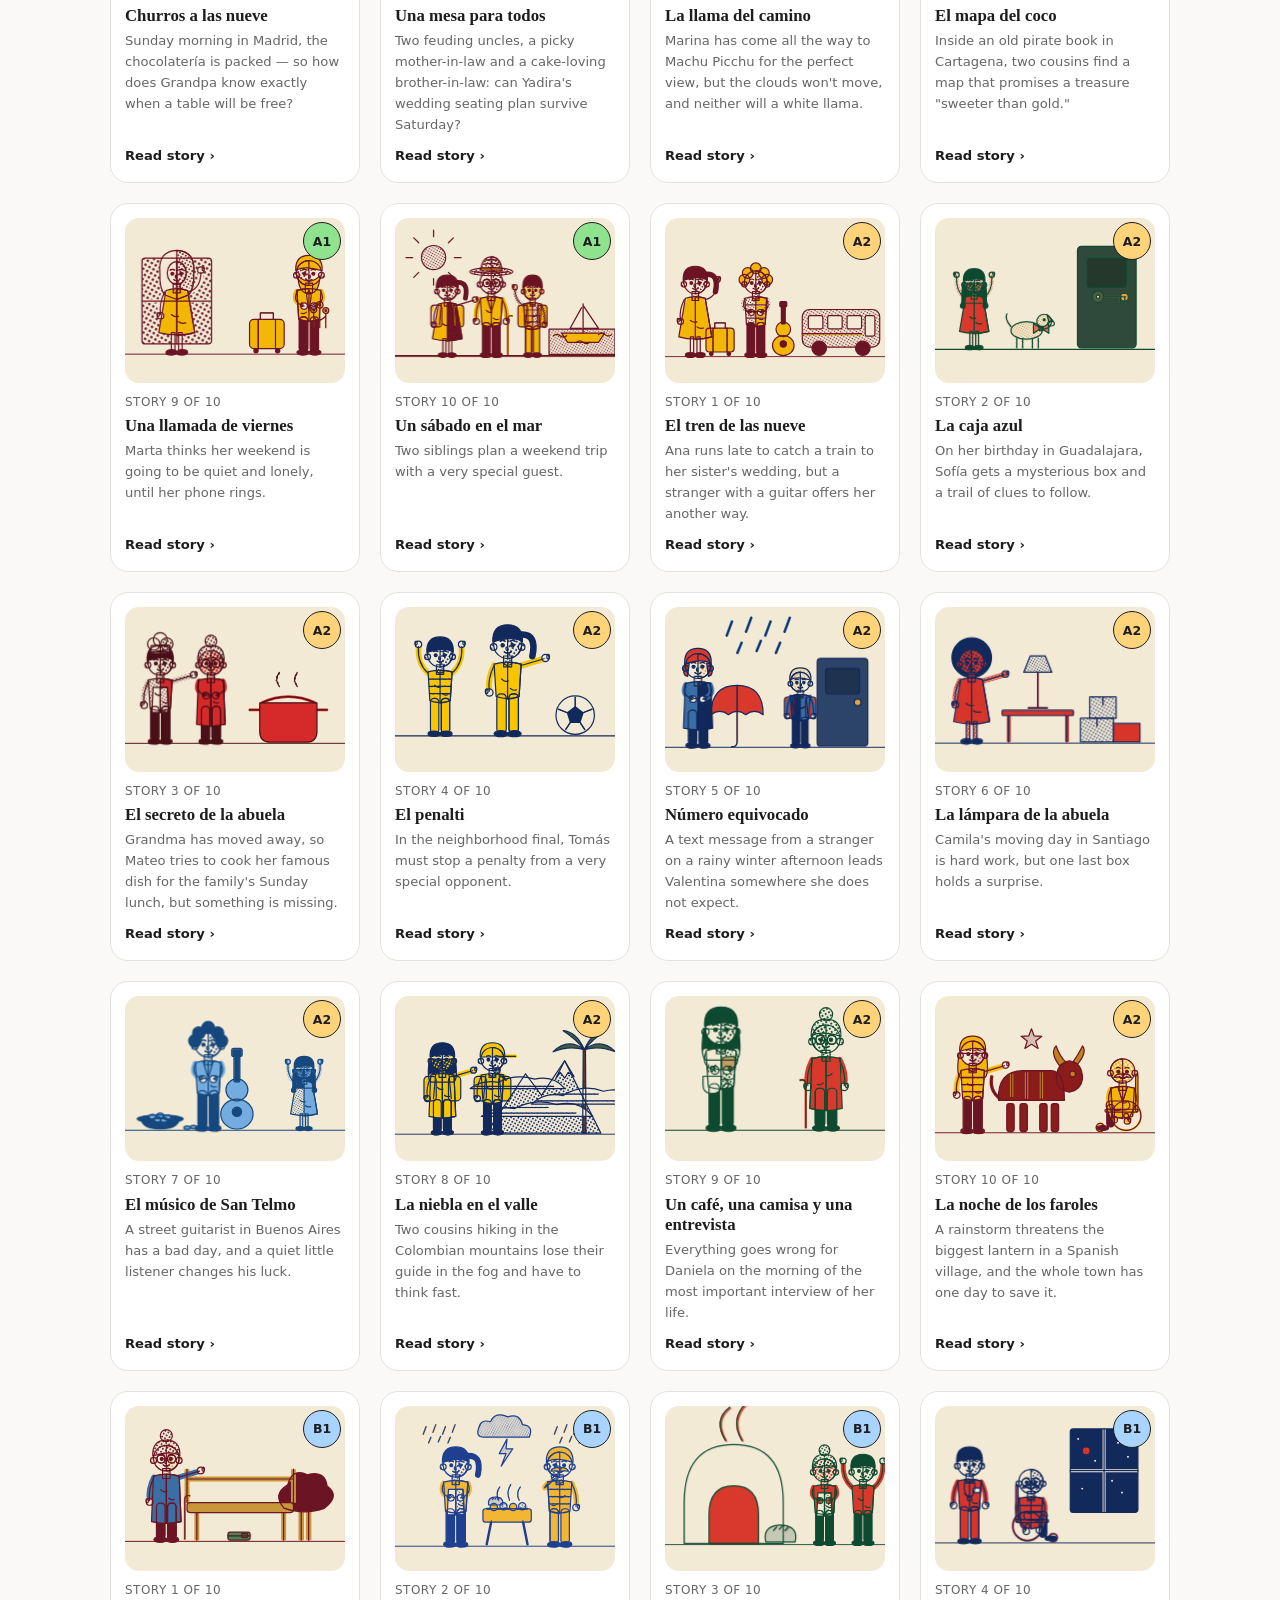
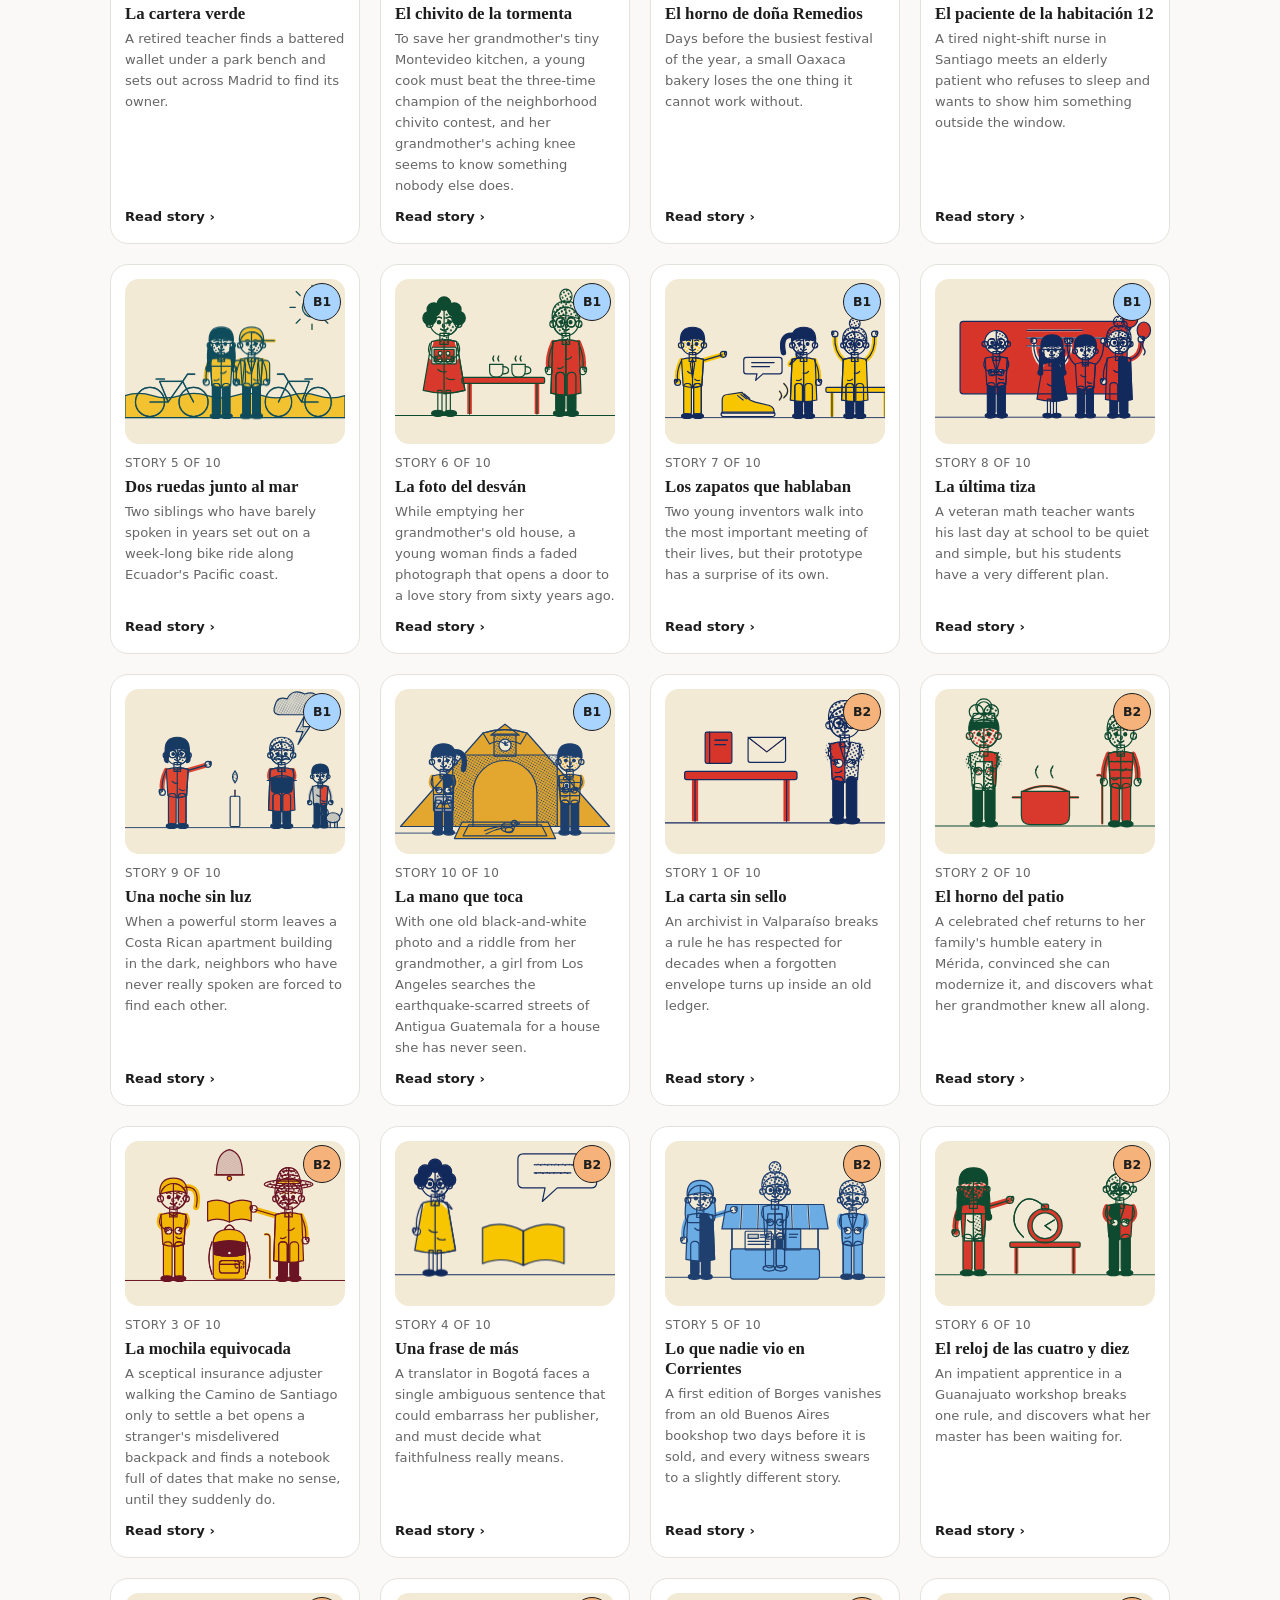
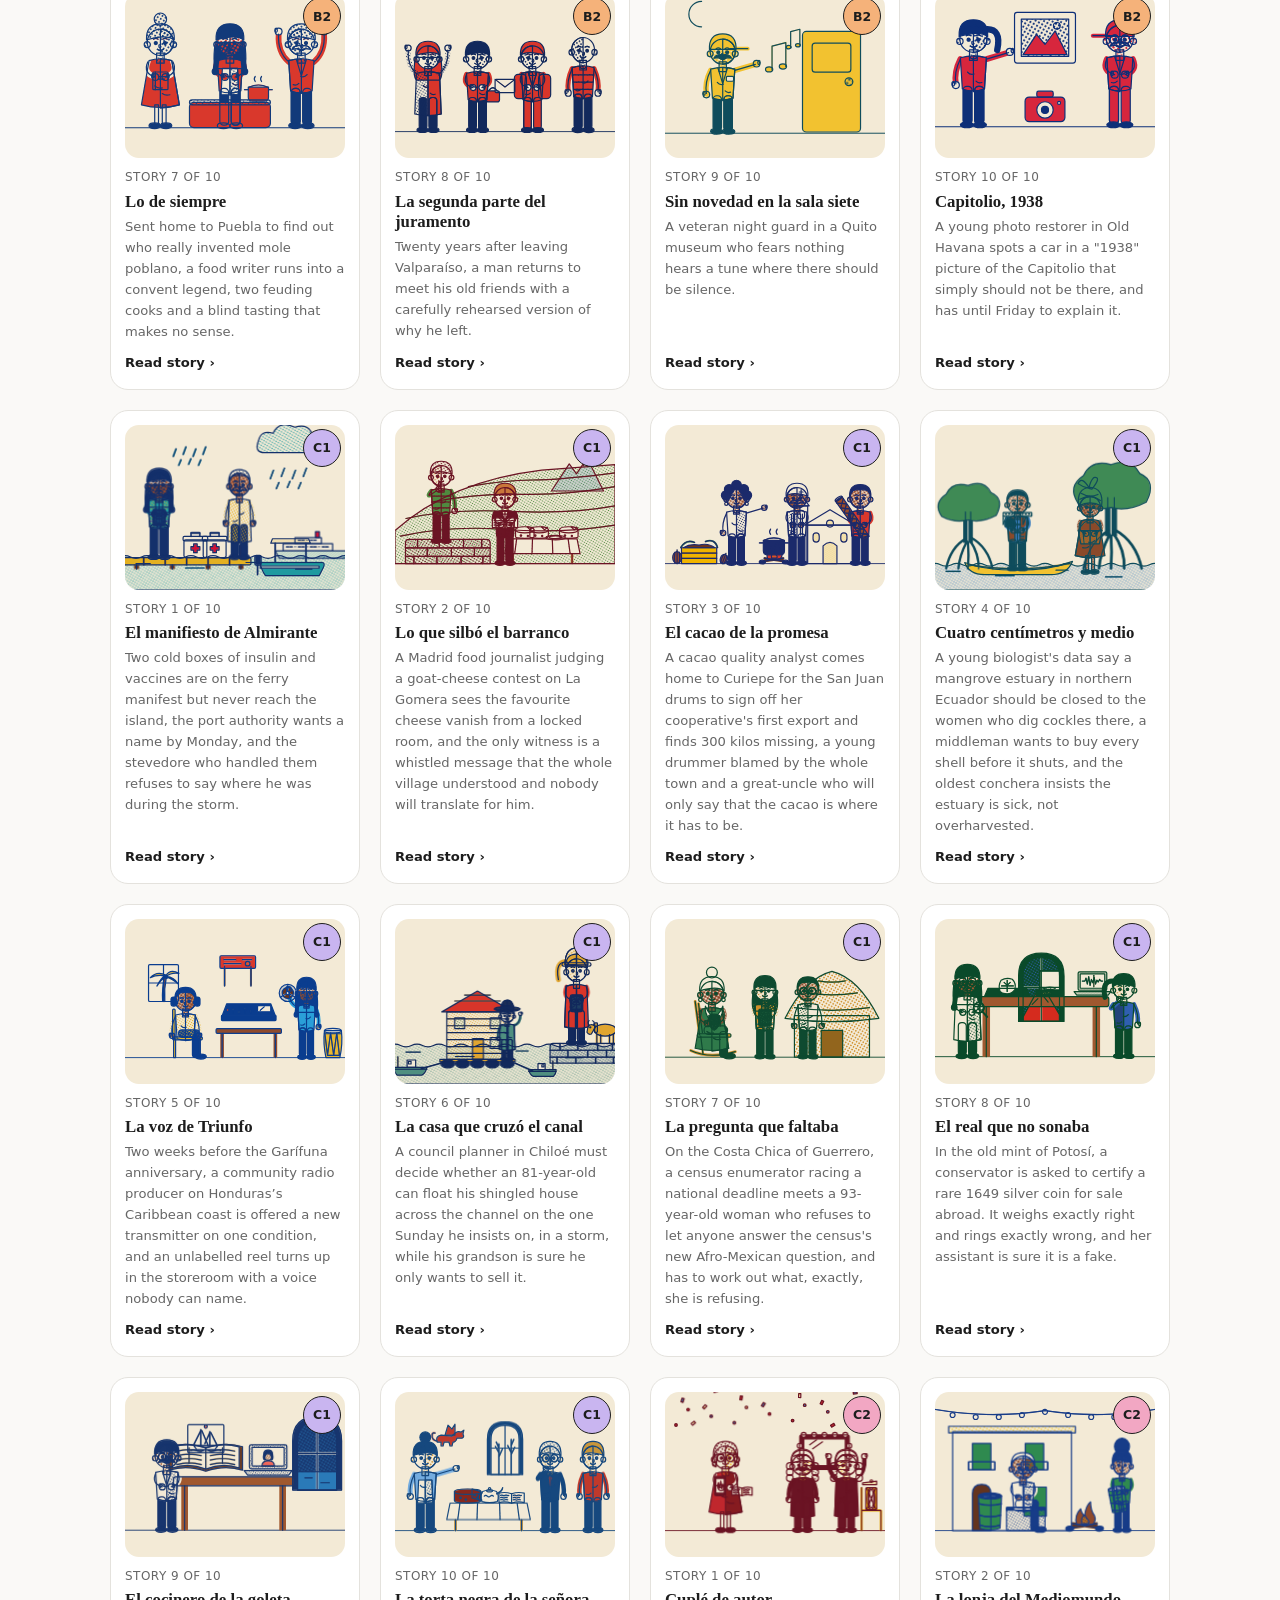
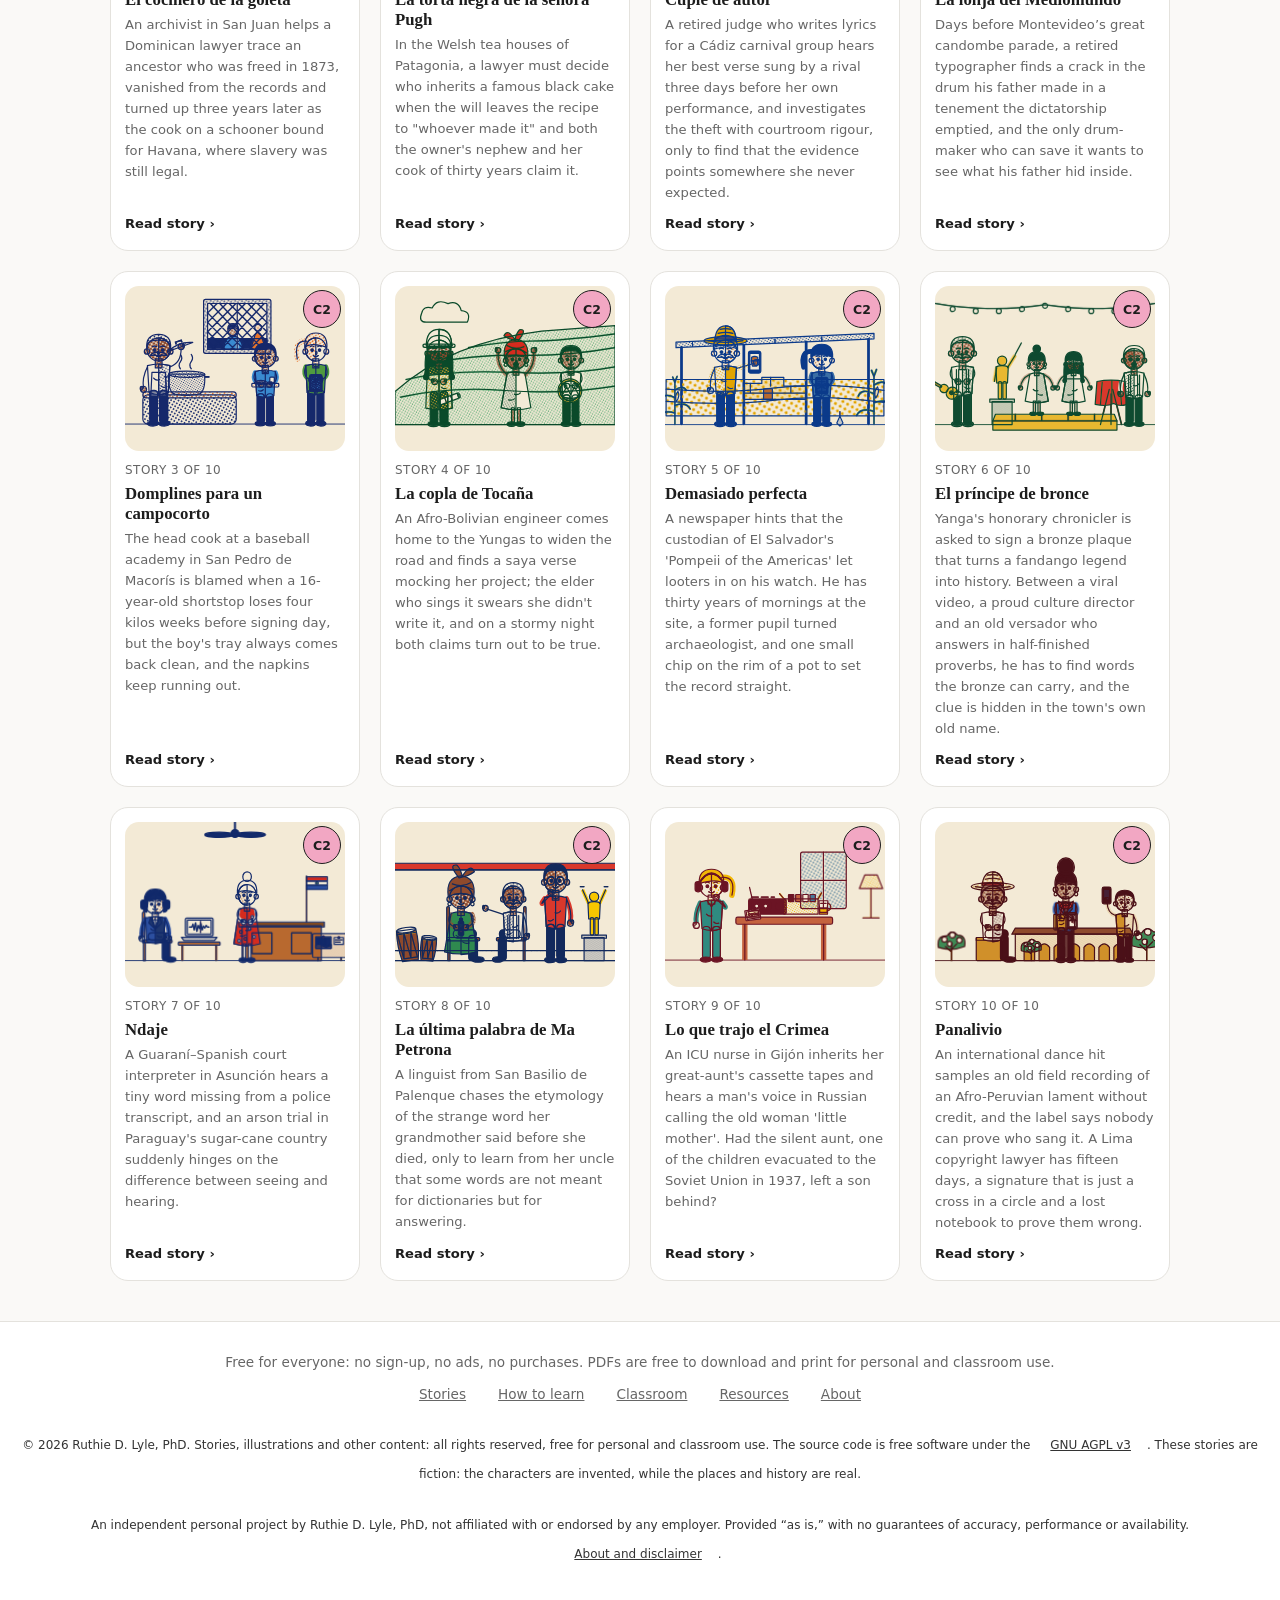
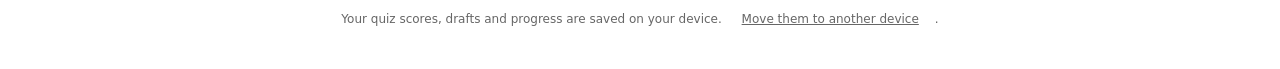
